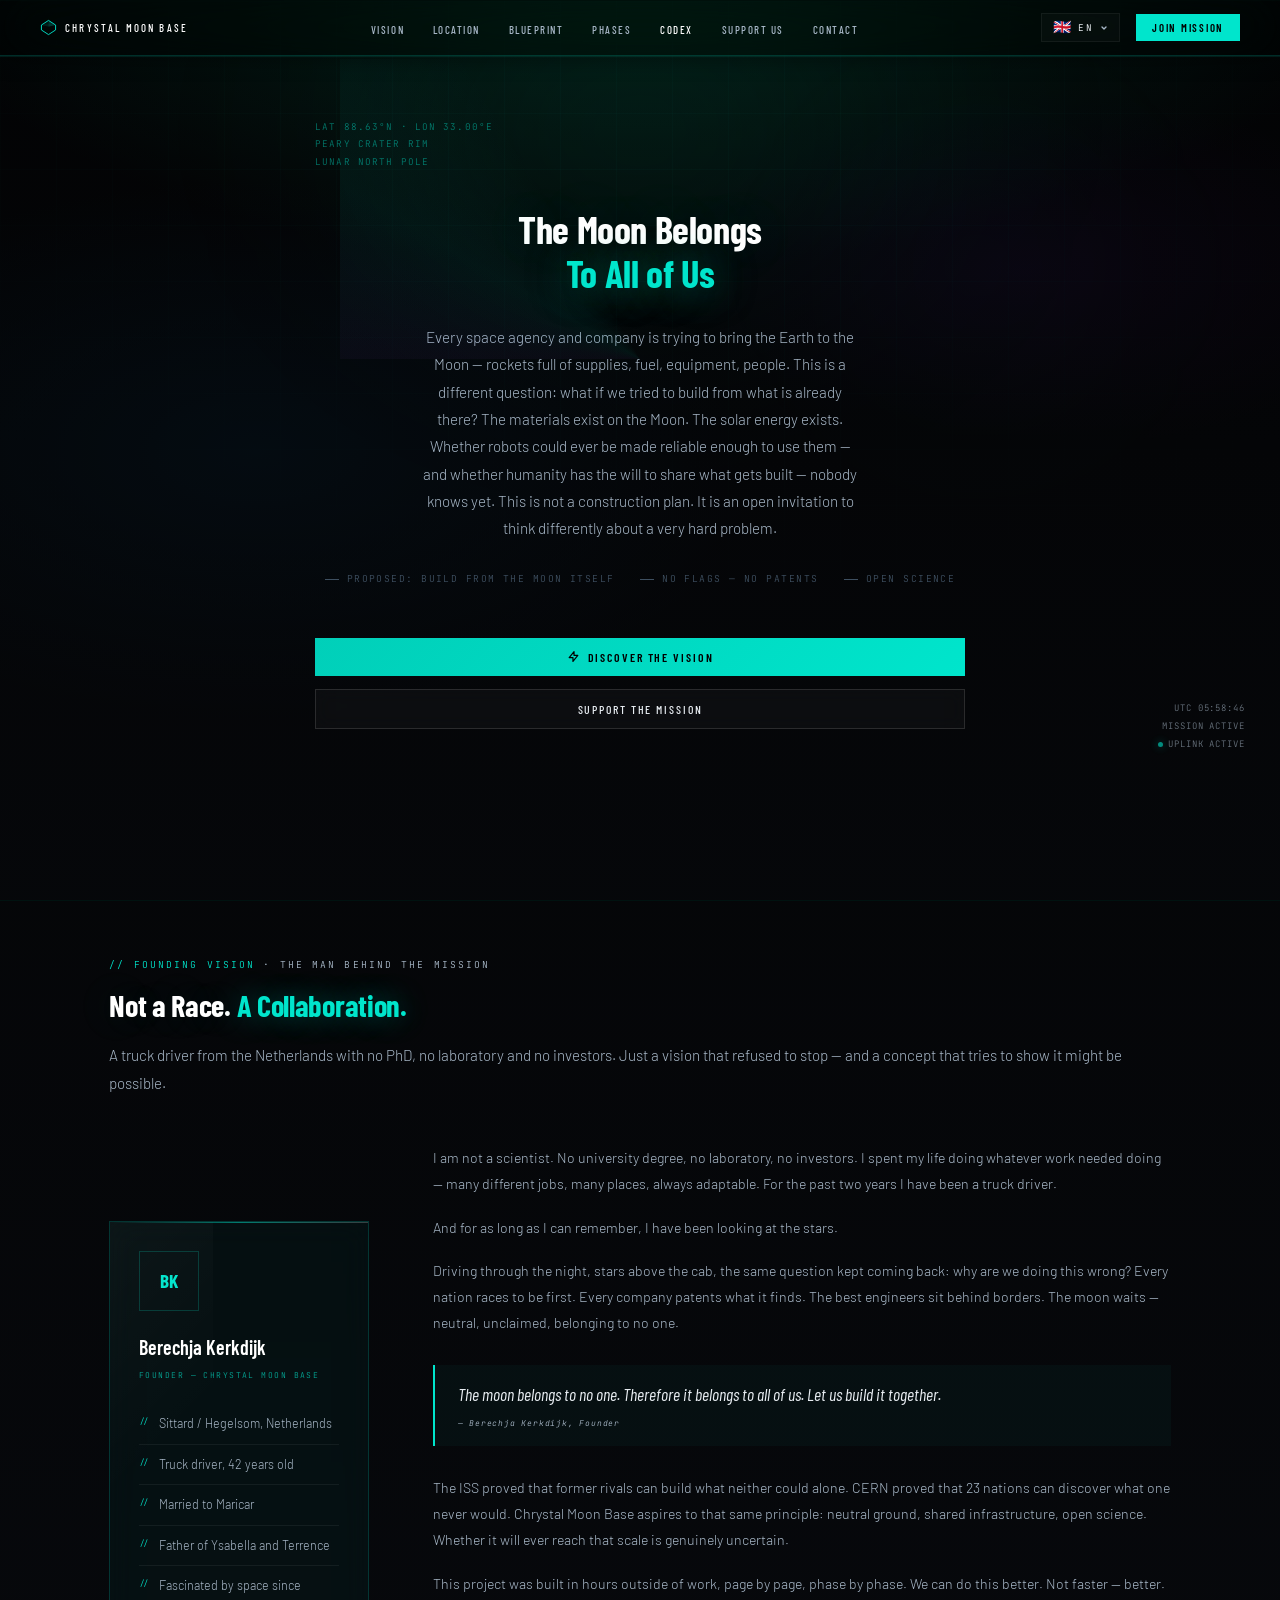
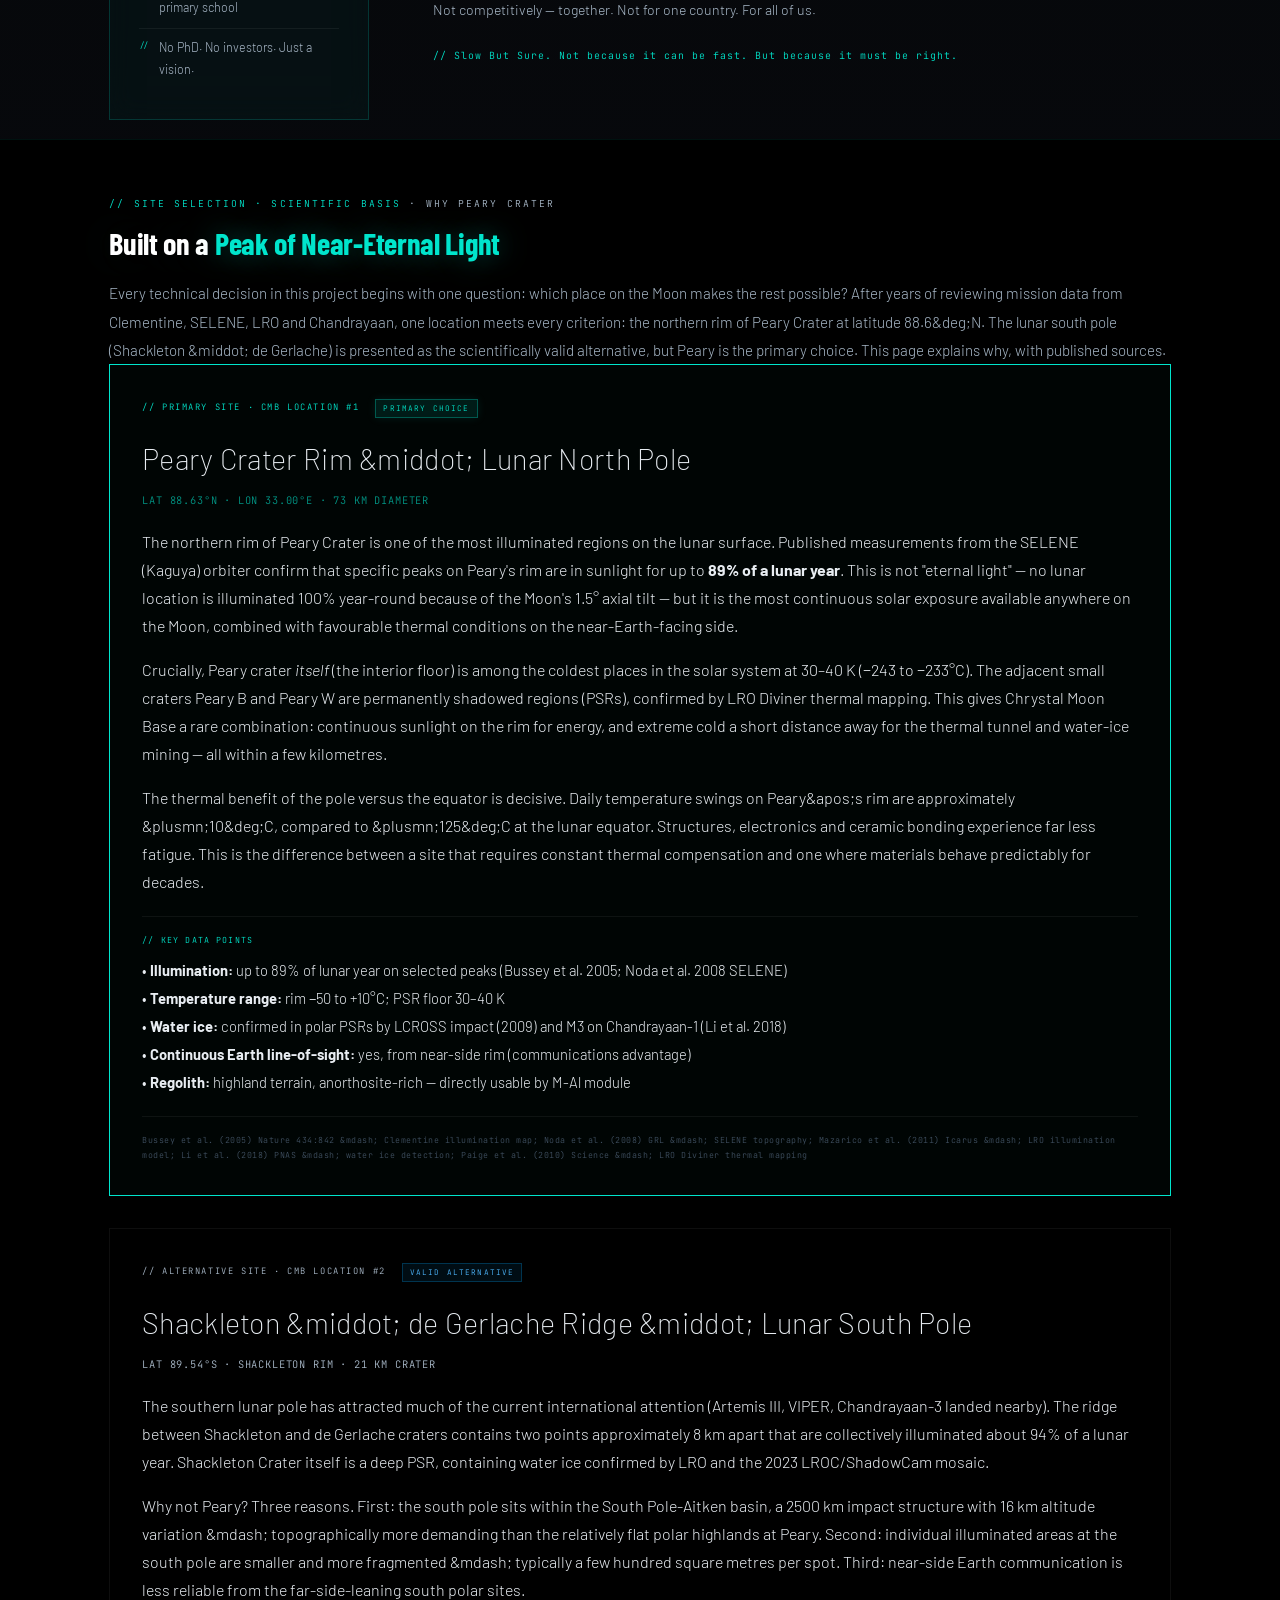
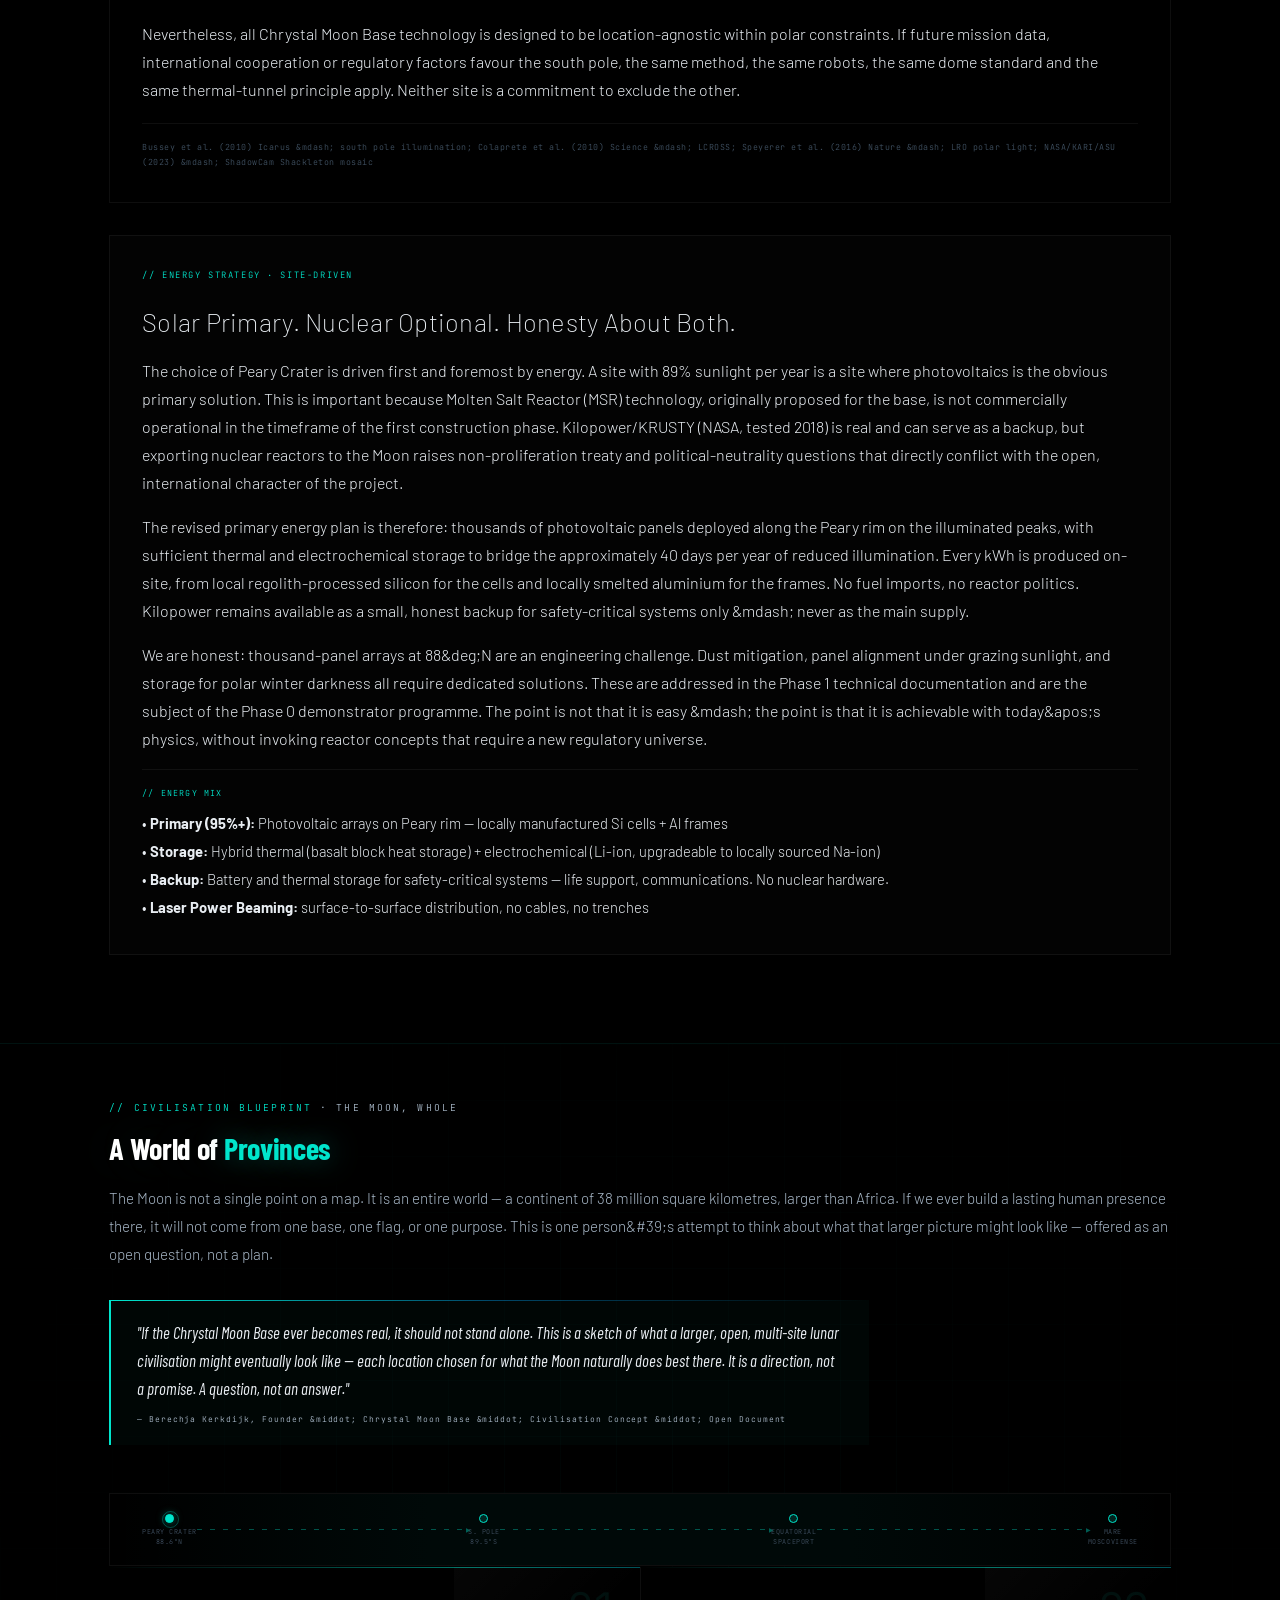
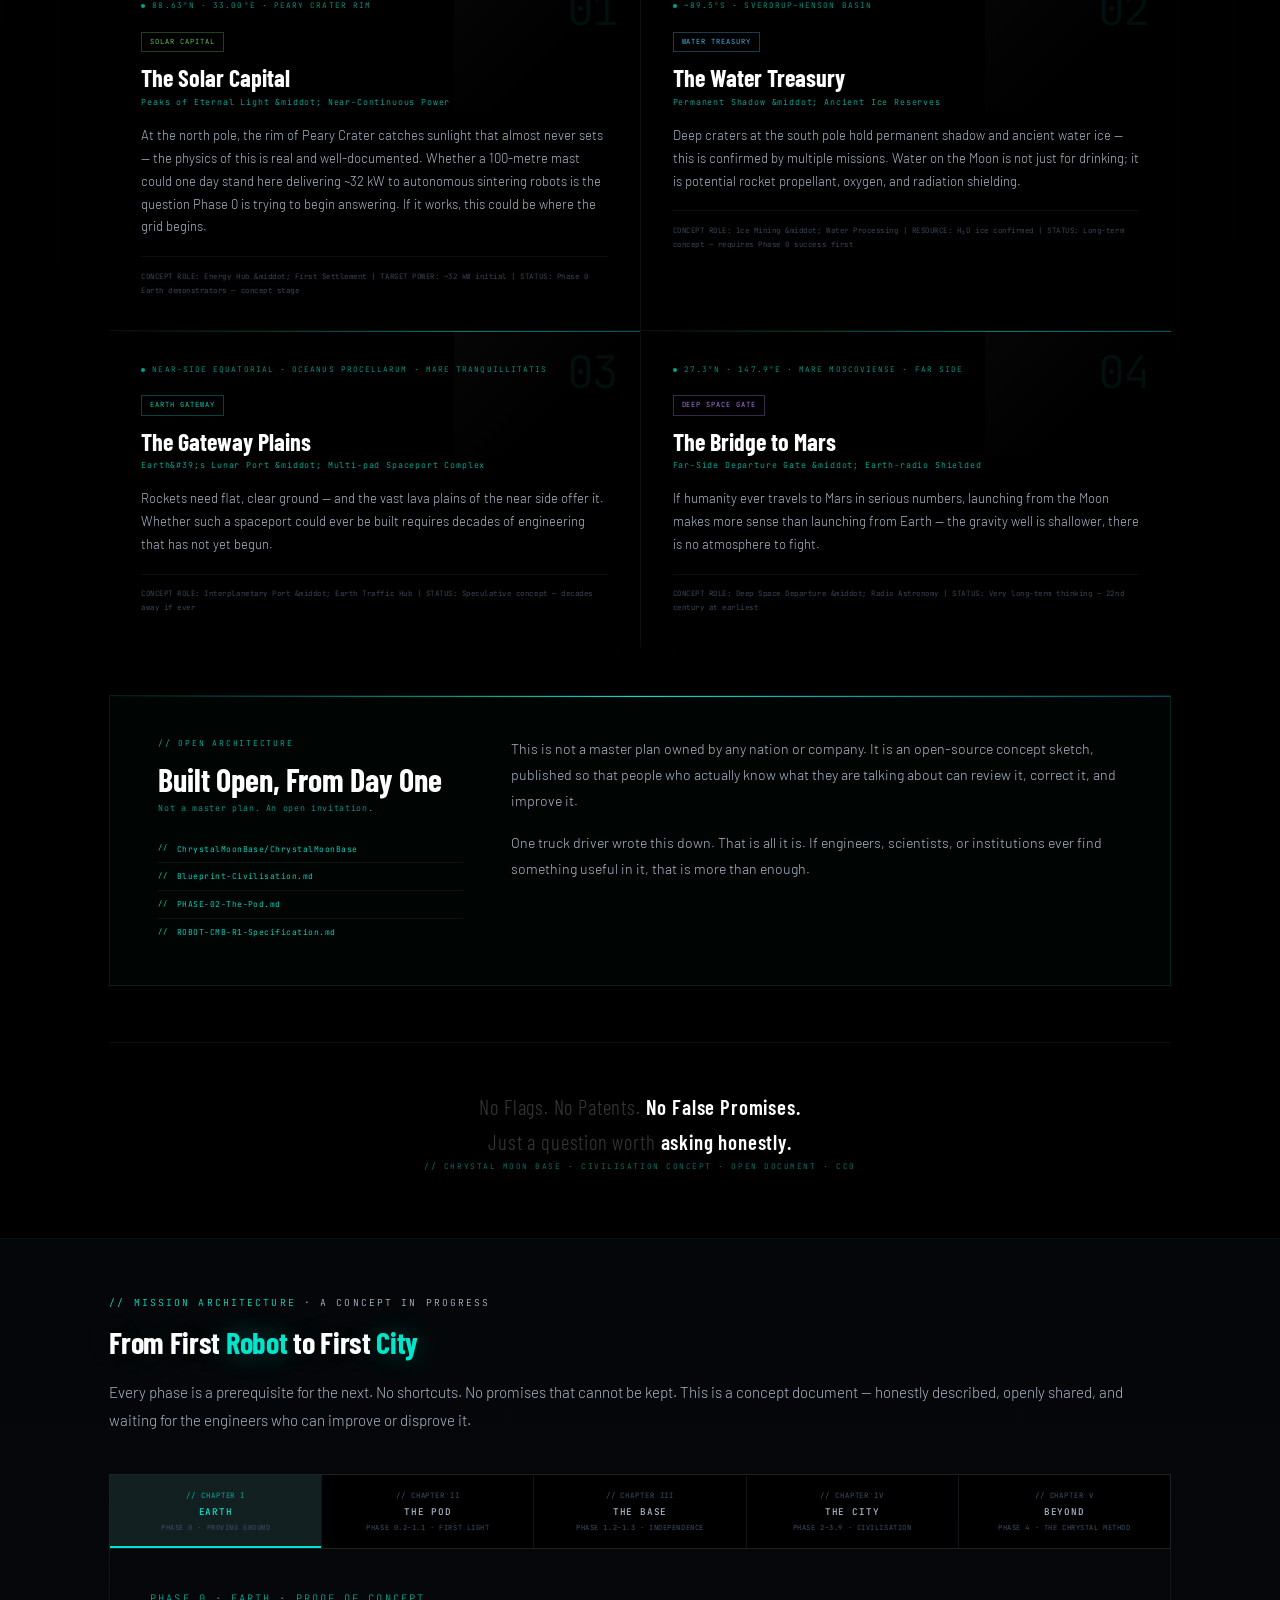
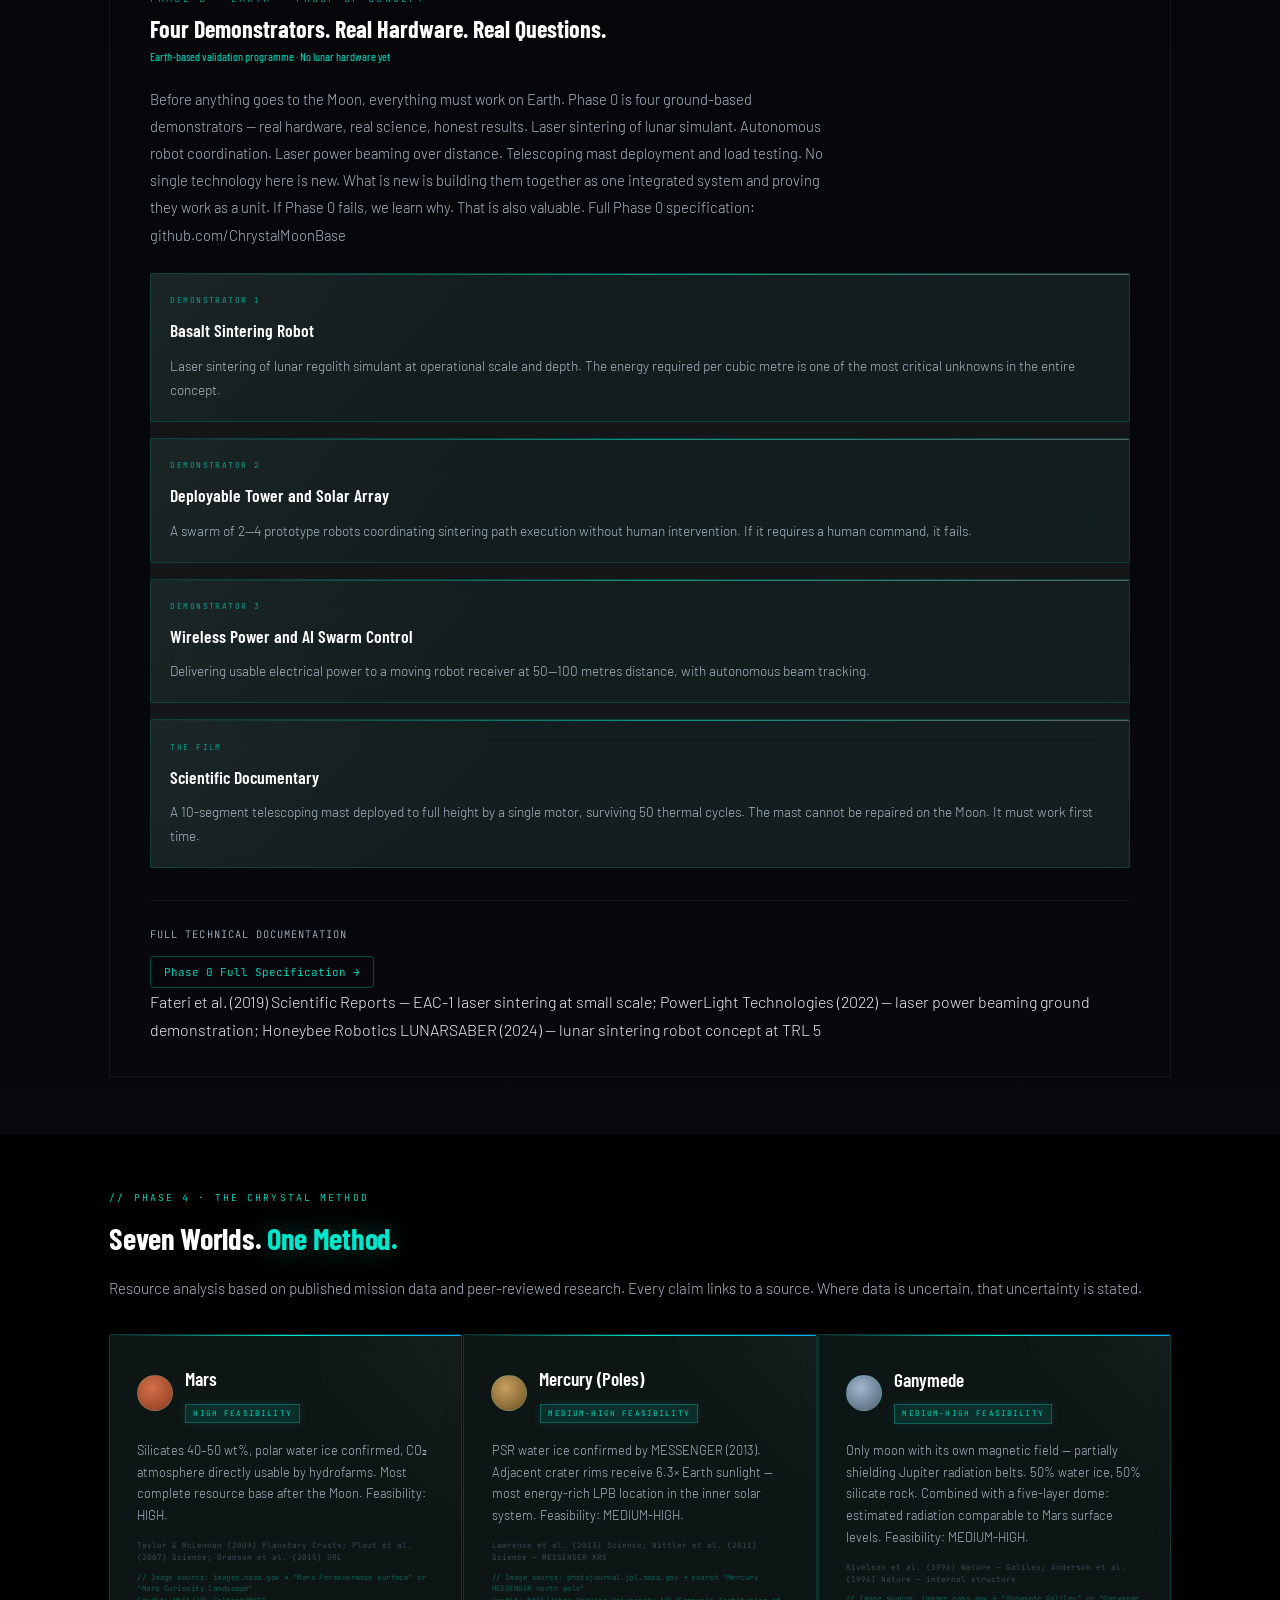
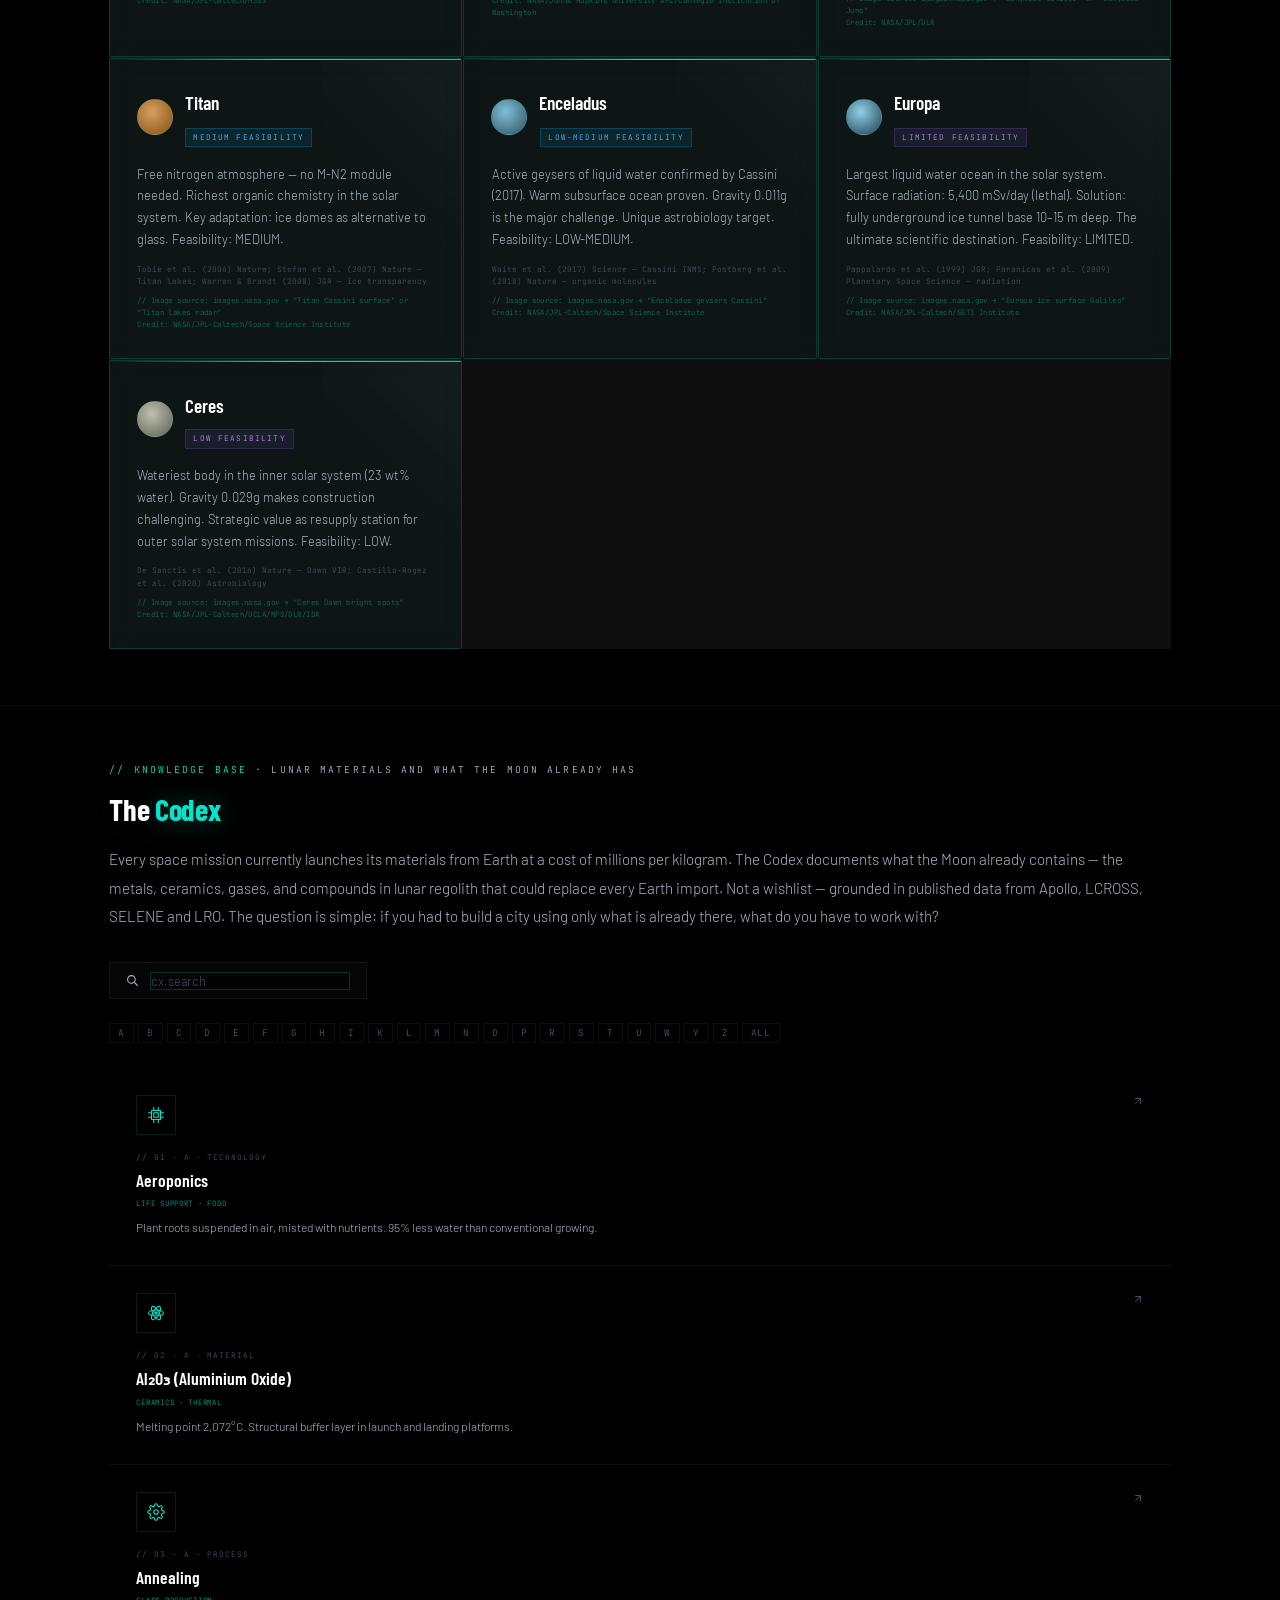
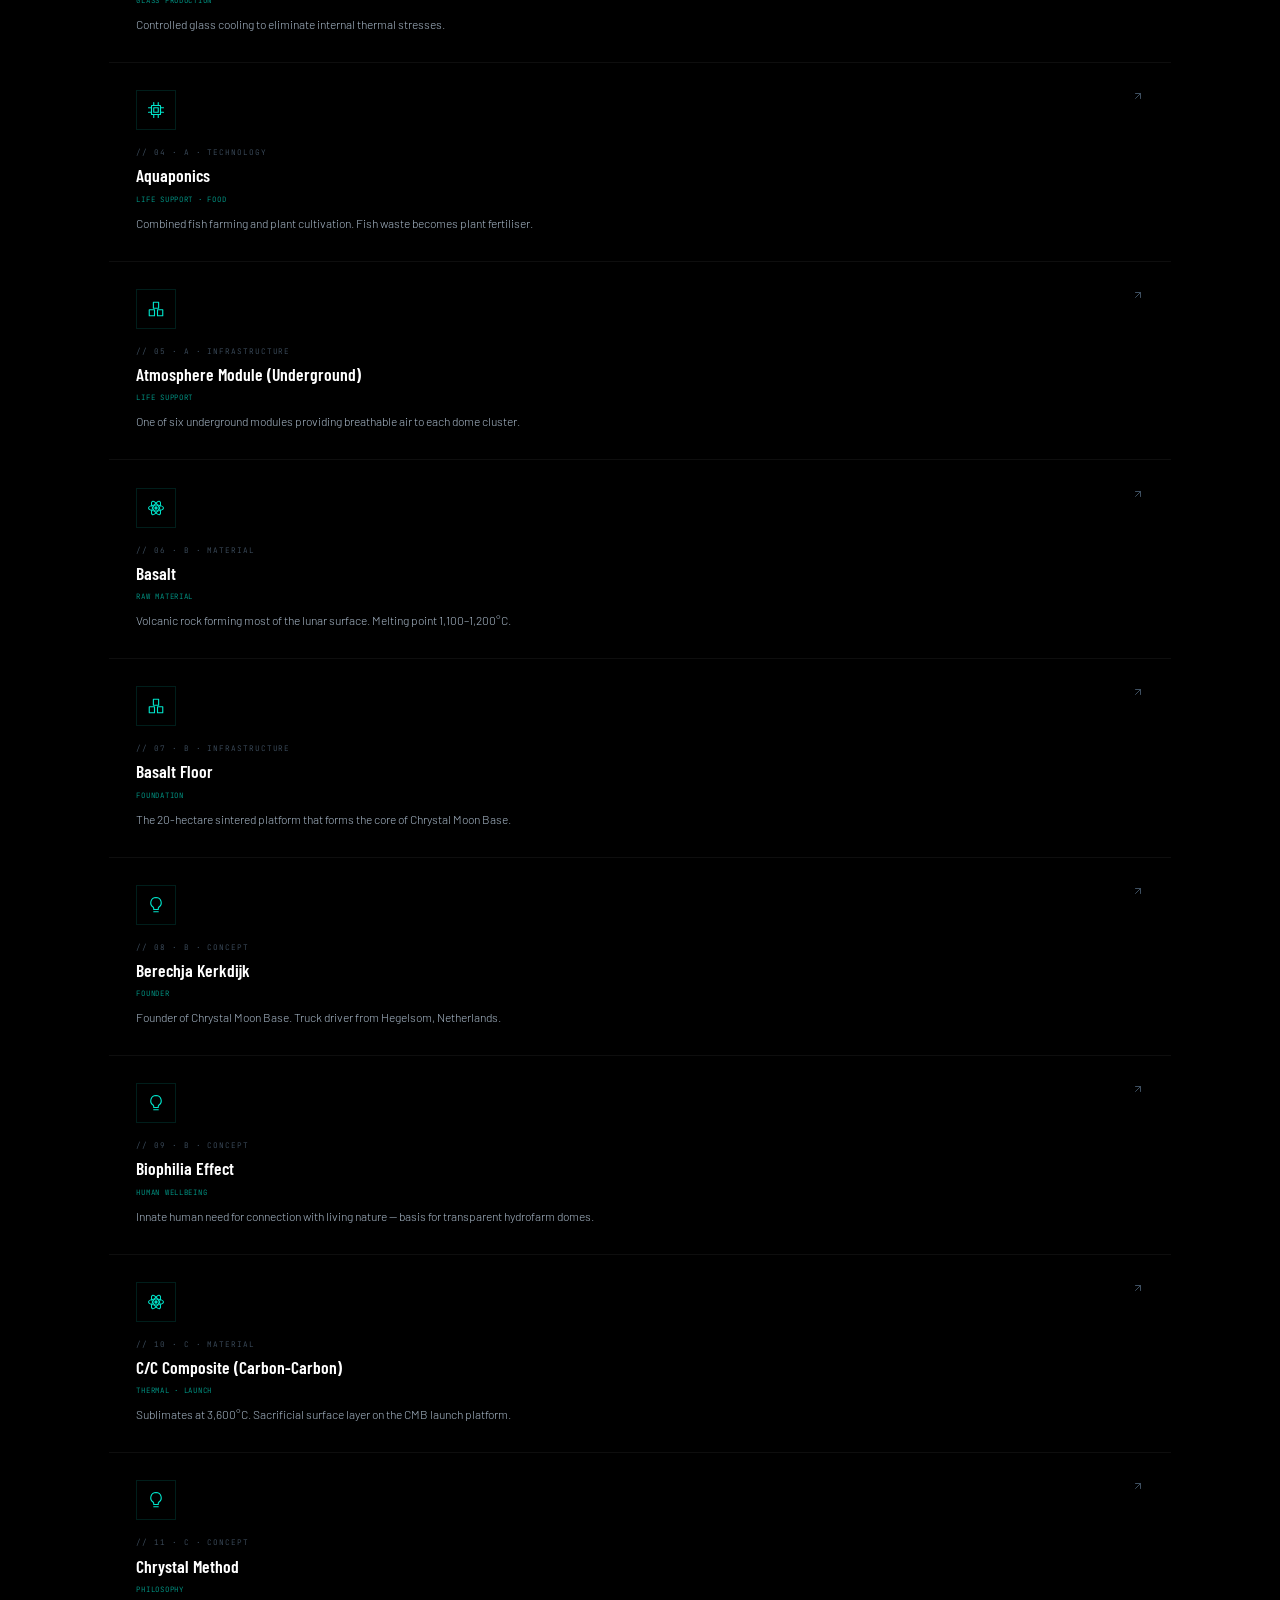
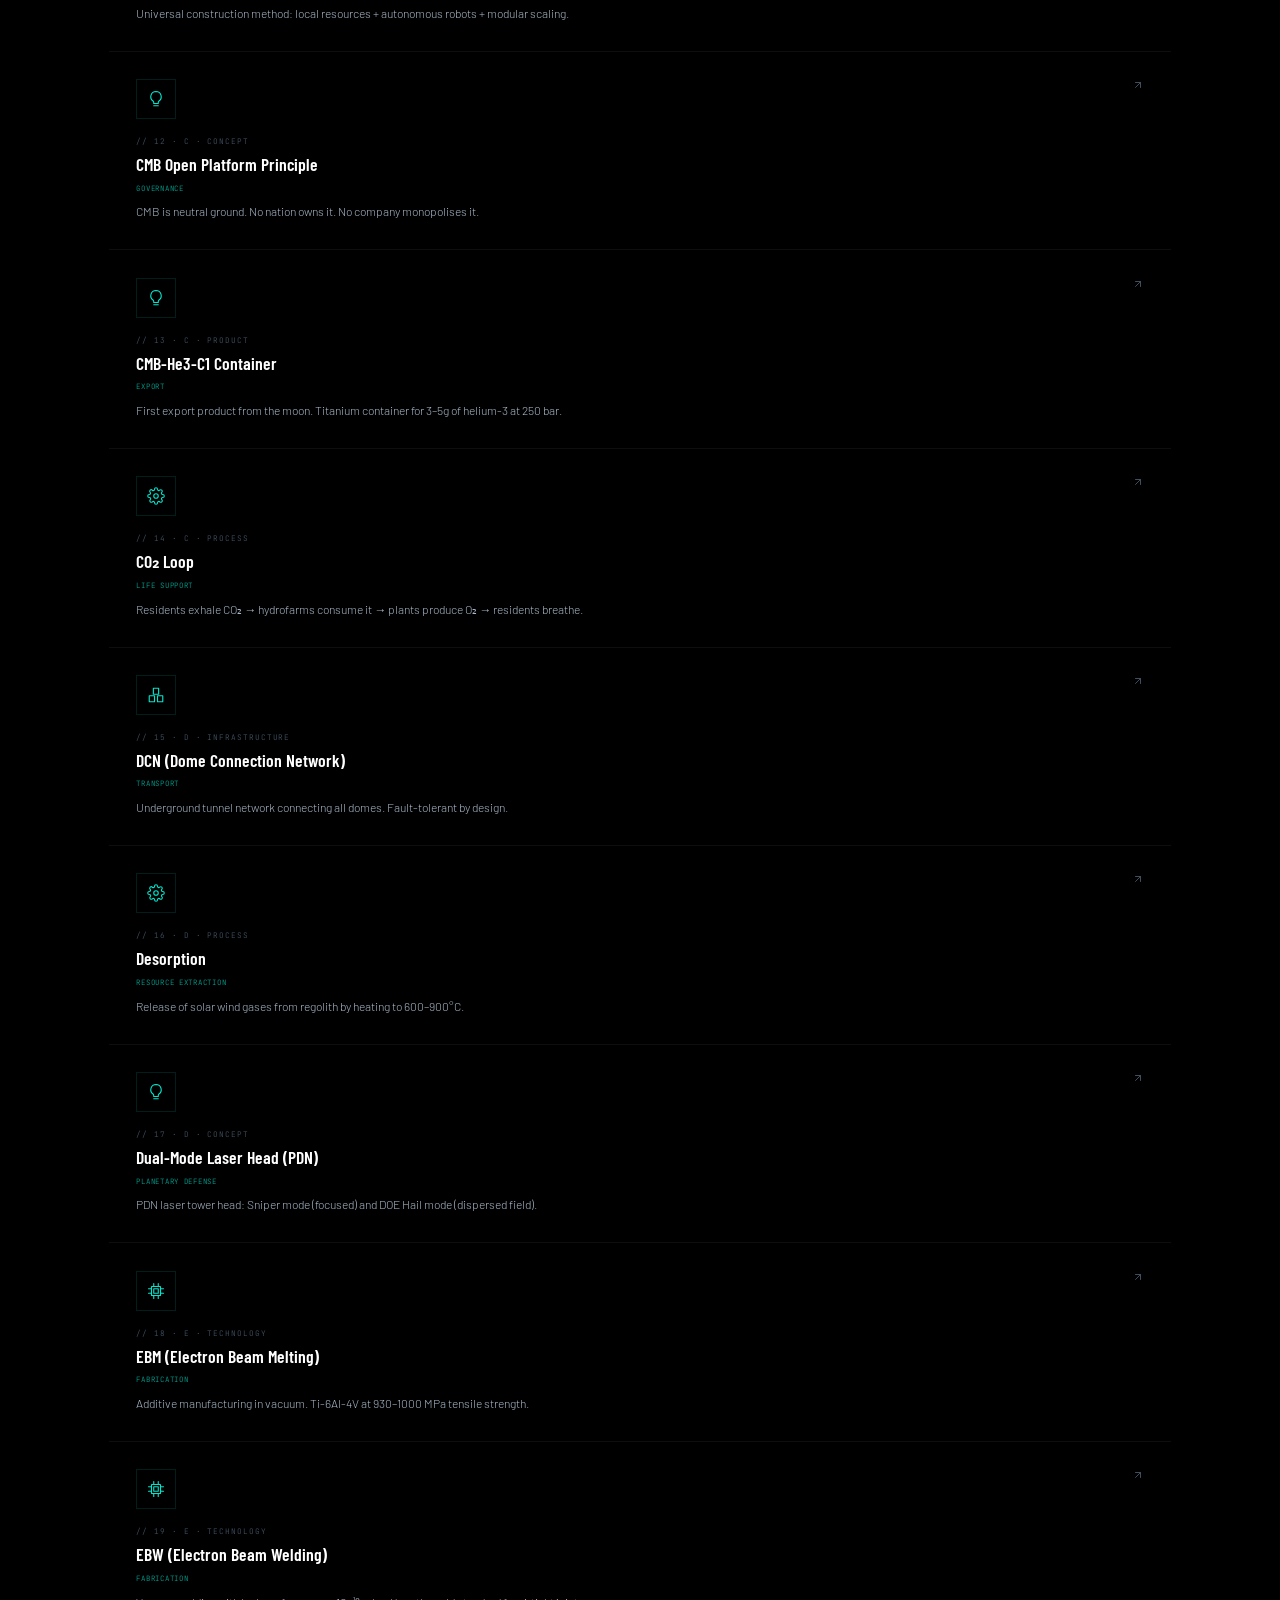
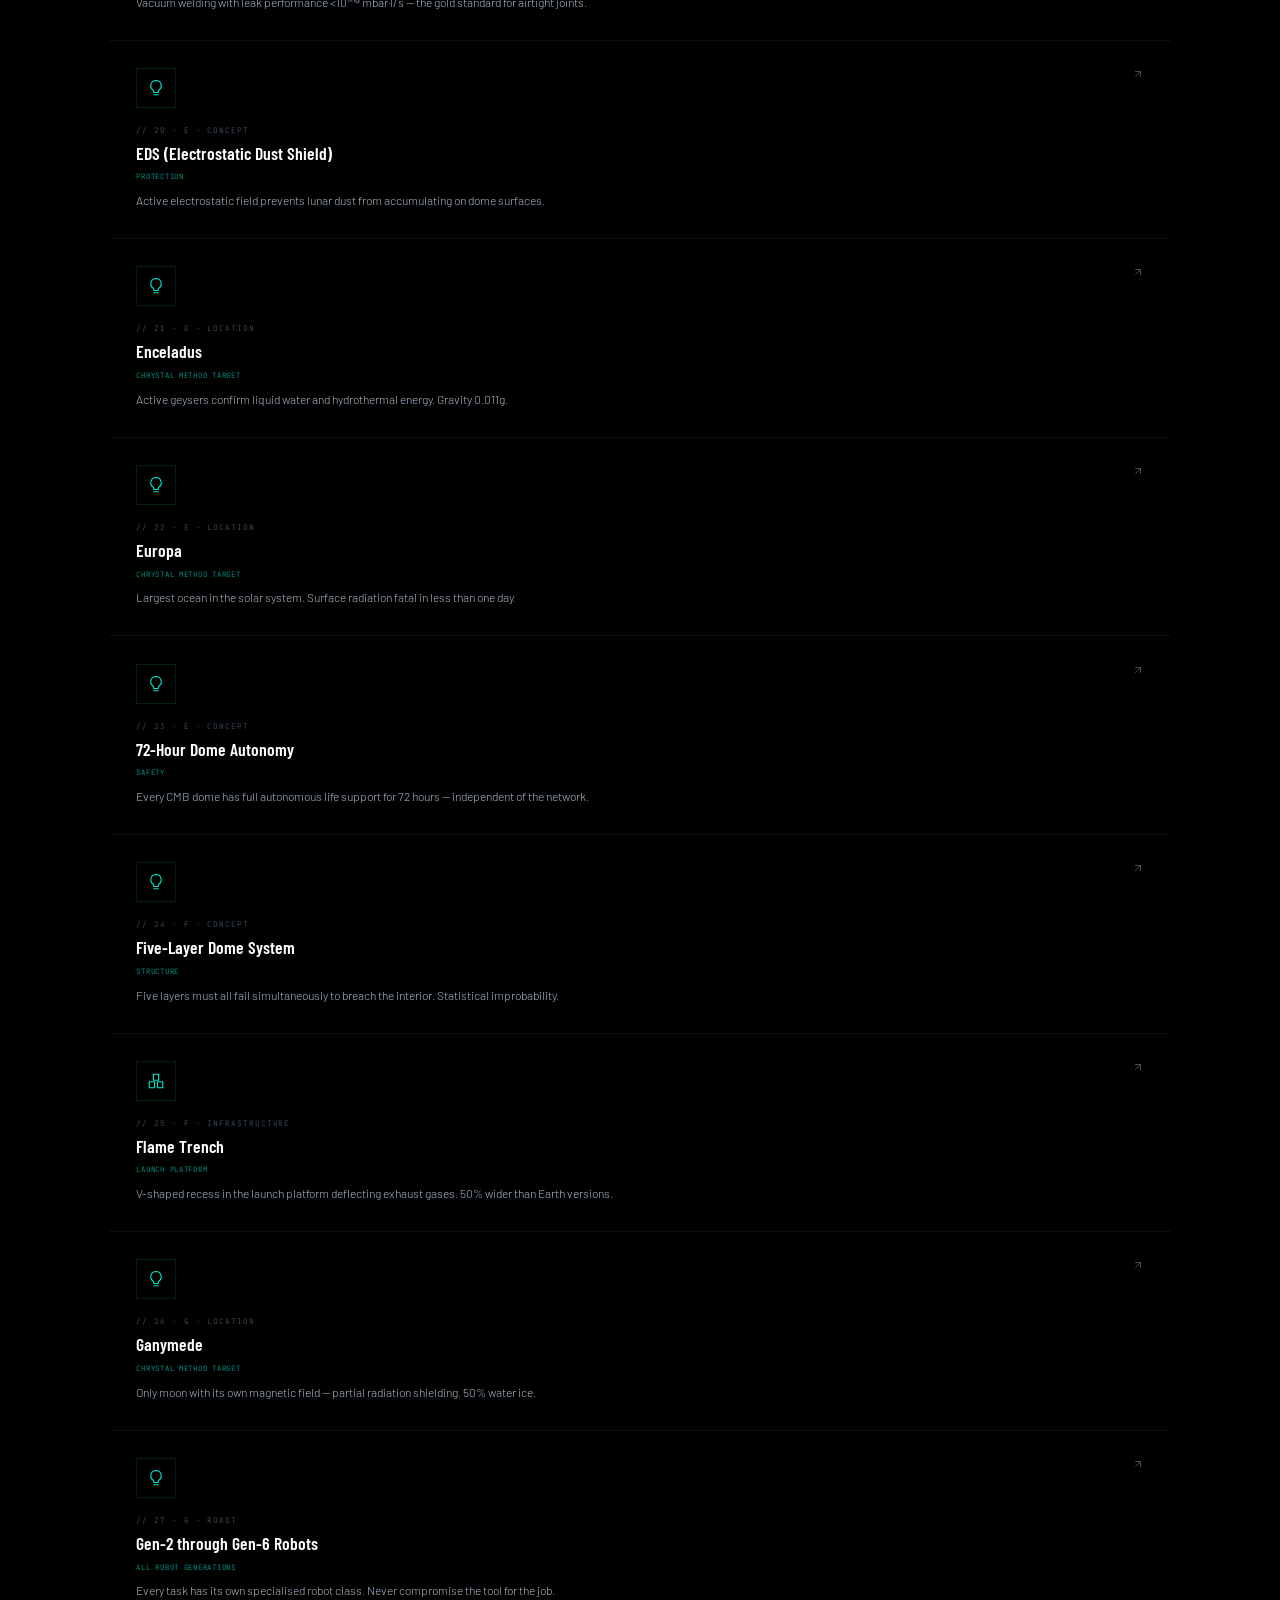
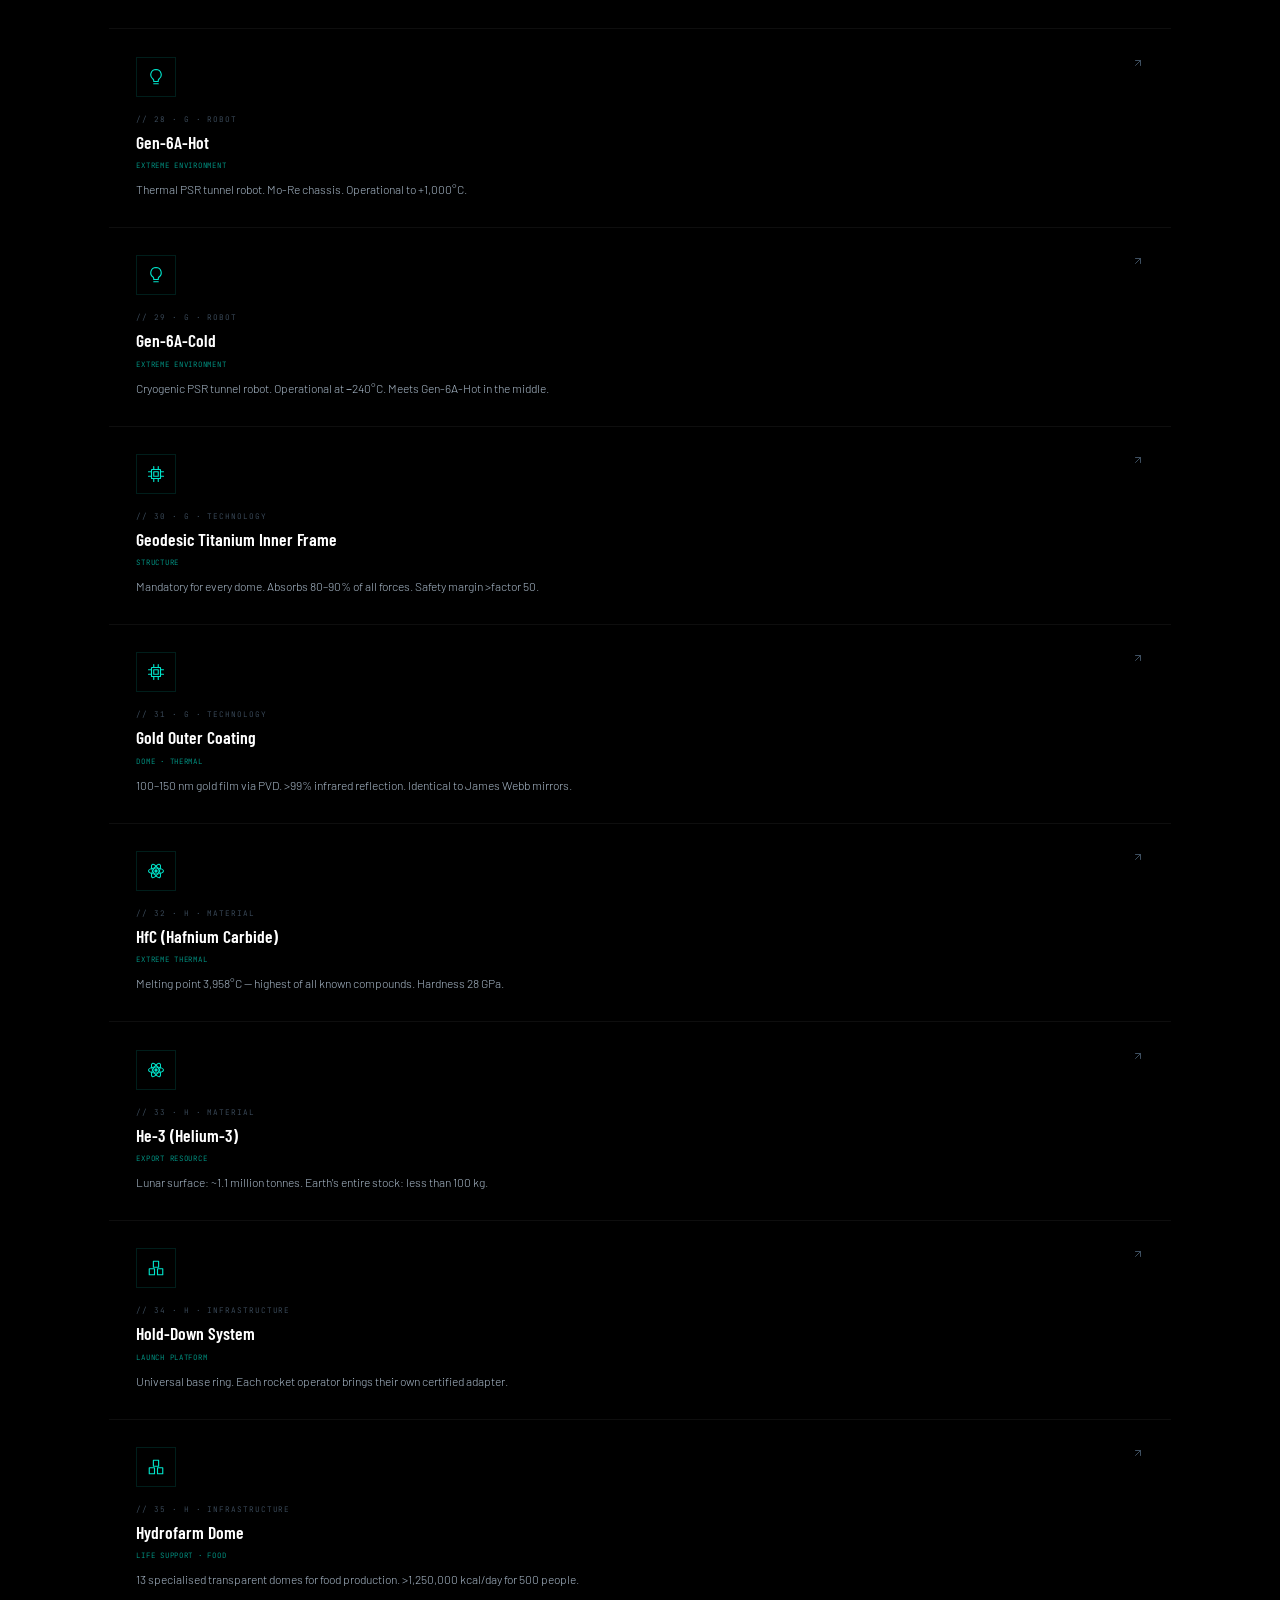
==== index.html @ a5f834fc "Update index.html" ====
<!DOCTYPE html>
<html lang="en">
<head>
  <meta charset="UTF-8"/>
  <meta name="viewport" content="width=device-width,initial-scale=1.0"/>
  <meta name="color-scheme" content="dark"/>
  <title>Chrystal Moon Base</title>
  <link href="https://fonts.googleapis.com/css2?family=Barlow:wght@300;400;500&family=Barlow+Condensed:wght@300;400;500;600;700&family=JetBrains+Mono:wght@300;400&display=swap" rel="stylesheet"/>
  <style>
    :root{--cyan:#00e5cc;--cyan-dim:rgba(0,229,204,0.65);--white:#ffffff;--off-white:#e8edf2;--muted:#a8b8c8;--muted-2:#3e4f60;--bg:#000000;--bg-card:#07090c;--border:rgba(255,255,255,0.055)}
    *,*::before,*::after{box-sizing:border-box;margin:0;padding:0}
    html{scroll-behavior:smooth;color-scheme:dark;background:#000000}
    body{background:#000000 !important;color:var(--off-white);font-family:'Barlow',sans-serif;font-weight:300;line-height:1.6;overflow-x:hidden;-webkit-font-smoothing:antialiased;color-scheme:dark}
    ::-webkit-scrollbar{width:3px}::-webkit-scrollbar-track{background:#000}::-webkit-scrollbar-thumb{background:rgba(0,229,204,0.3)}
    nav{position:fixed;top:0;left:0;right:0;z-index:100;height:56px;display:flex;align-items:center;justify-content:space-between;padding:0 2.5rem;background:rgba(0,0,0,0.85);backdrop-filter:blur(14px);border-bottom:1px solid var(--border);gap:1rem}
    .nav-logo{display:flex;align-items:center;gap:0.5rem;text-decoration:none;flex-shrink:0}
    .nav-logo-icon{width:17px;height:17px;color:var(--cyan)}
    .nav-logo-text{font-family:'Barlow Condensed',sans-serif;font-size:0.68rem;font-weight:500;letter-spacing:0.2em;text-transform:uppercase;color:var(--white)}
    .nav-links{display:flex;gap:1.8rem;list-style:none}
    .nav-links a{font-family:'Barlow Condensed',sans-serif;font-size:0.68rem;font-weight:500;letter-spacing:0.14em;text-transform:uppercase;color:var(--muted);text-decoration:none;transition:color 0.2s;cursor:pointer}
    .nav-links a:hover,.nav-links a.active{color:var(--white)}
    .nav-right{display:flex;align-items:center;gap:1rem}
    .lang-switcher{position:relative;flex-shrink:0}
    .lang-trigger{display:flex;align-items:center;gap:0.45rem;background:rgba(255,255,255,0.02);border:1px solid var(--border);padding:0.38rem 0.7rem;cursor:pointer;transition:all 0.2s;font-family:'JetBrains Mono',monospace;color:var(--off-white)}
    .lang-trigger:hover{border-color:rgba(0,229,204,0.28);background:rgba(0,229,204,0.04)}
    .lang-trigger.open{border-color:rgba(0,229,204,0.38);background:rgba(0,229,204,0.05)}
    .lang-flag{font-size:0.92rem;line-height:1;font-family:'Apple Color Emoji','Segoe UI Emoji','Noto Color Emoji',sans-serif}
    .lang-code{font-size:0.58rem;letter-spacing:0.12em;text-transform:uppercase;color:var(--off-white)}
    .lang-chevron{width:8px;height:8px;color:var(--muted);transition:transform 0.25s}
    .lang-trigger.open .lang-chevron{transform:rotate(180deg);color:var(--cyan)}
    .lang-menu{position:absolute;top:calc(100% + 6px);right:0;min-width:190px;background:rgba(6,8,10,0.97);backdrop-filter:blur(20px);-webkit-backdrop-filter:blur(20px);border:1px solid rgba(0,229,204,0.15);padding:0.3rem;opacity:0;visibility:hidden;transform:translateY(-6px);transition:opacity 0.22s,transform 0.22s,visibility 0.22s;z-index:110;max-height:380px;overflow-y:auto}
    .lang-menu.open{opacity:1;visibility:visible;transform:translateY(0)}
    .lang-menu::-webkit-scrollbar{width:3px}
    .lang-menu::-webkit-scrollbar-thumb{background:rgba(0,229,204,0.3)}
    .lang-option{display:flex;align-items:center;gap:0.65rem;width:100%;background:none;border:none;padding:0.5rem 0.75rem;cursor:pointer;transition:background 0.15s;text-align:left;color:var(--off-white)}
    .lang-option:hover{background:rgba(0,229,204,0.06)}
    .lang-option.active{background:rgba(0,229,204,0.1)}
    .lang-option.active .lang-name{color:var(--cyan)}
    .lang-option.active .lang-code{color:var(--cyan)}
    .lang-option .lang-flag{font-size:1.05rem}
    .lang-option .lang-code{min-width:22px;font-family:'JetBrains Mono',monospace;font-size:0.56rem;letter-spacing:0.1em;color:var(--muted-2)}
    .lang-option .lang-name{font-family:'Barlow',sans-serif;font-size:0.78rem;font-weight:300;letter-spacing:0.02em;flex:1}
    .btn-nav{font-family:'Barlow Condensed',sans-serif;font-size:0.68rem;font-weight:600;letter-spacing:0.16em;text-transform:uppercase;color:#000;background:var(--cyan);padding:0.42rem 1rem;text-decoration:none;transition:all 0.2s;display:inline-block;cursor:pointer;border:none;white-space:nowrap}
    .btn-nav:hover{background:#fff}
    #hero{position:relative;min-height:100vh;display:flex;flex-direction:column;justify-content:center;padding-top:56px;overflow:hidden;border-top:none}
    .hero-bg{position:absolute;inset:0;z-index:0;pointer-events:none}
    .hero-bg::before{content:'';position:absolute;inset:0;background:radial-gradient(ellipse 90% 70% at 50% 0%,rgba(0,60,44,0.55) 0%,transparent 55%),radial-gradient(ellipse 60% 50% at 50% 20%,rgba(0,30,22,0.4) 0%,transparent 60%),#000}
    .hero-bg::after{content:'';position:absolute;inset:0;background-image:linear-gradient(rgba(0,229,204,0.025) 1px,transparent 1px),linear-gradient(90deg,rgba(0,229,204,0.025) 1px,transparent 1px);background-size:56px 56px;mask-image:radial-gradient(ellipse 90% 70% at 50% 15%,black 20%,transparent 75%);-webkit-mask-image:radial-gradient(ellipse 90% 70% at 50% 15%,black 20%,transparent 75%)}
    .hero-blob{position:absolute;border-radius:50%;filter:blur(90px);pointer-events:none}
    .hero-blob-1{width:700px;height:500px;top:-120px;left:50%;transform:translateX(-50%);background:radial-gradient(ellipse,rgba(0,90,64,0.3) 0%,transparent 70%)}
    .hero-blob-2{width:350px;height:350px;top:10%;right:10%;background:radial-gradient(circle,rgba(0,229,204,0.05) 0%,transparent 70%)}
    .hero-content{position:relative;z-index:1;text-align:center;padding:0 2rem;max-width:820px;margin:0 auto}
    .hero-coords{font-family:'JetBrains Mono',monospace;font-size:0.58rem;color:var(--cyan-dim);letter-spacing:0.12em;line-height:1.9;margin-bottom:2.2rem;opacity:0.75;text-align:left;max-width:200px}
    .hero-title{font-family:'Barlow Condensed',sans-serif;font-size:clamp(3.4rem,9vw,6.5rem);font-weight:700;line-height:0.93;color:var(--white);letter-spacing:-0.01em;margin-bottom:1.8rem}
    .hero-title .accent{color:var(--cyan);display:block}
    .hero-desc{font-size:0.95rem;font-weight:300;color:var(--muted);max-width:440px;margin:0 auto 1.4rem;line-height:1.75}
    .hero-tags{display:flex;align-items:center;justify-content:center;flex-wrap:wrap;gap:0 2rem;margin-bottom:2.8rem}
    .hero-tag{font-family:'JetBrains Mono',monospace;font-size:0.56rem;color:var(--muted-2);letter-spacing:0.15em;text-transform:uppercase;display:flex;align-items:center;gap:0.5rem}
    .hero-tag::before{content:'';width:14px;height:1px;background:var(--muted-2)}
    .hero-btns{display:flex;align-items:center;justify-content:center;gap:0.9rem;flex-wrap:wrap}
    .btn-primary{font-family:'Barlow Condensed',sans-serif;font-size:0.74rem;font-weight:600;letter-spacing:0.16em;text-transform:uppercase;color:#000;background:var(--cyan);padding:0.75rem 1.9rem;text-decoration:none;display:inline-flex;align-items:center;gap:0.5rem;transition:all 0.25s;border:none;cursor:pointer}
    .btn-primary:hover{background:#fff;box-shadow:0 0 28px rgba(0,229,204,0.4);transform:translateY(-1px)}
    .btn-primary svg{width:13px;height:13px}
    .btn-ghost{font-family:'Barlow Condensed',sans-serif;font-size:0.74rem;font-weight:500;letter-spacing:0.16em;text-transform:uppercase;color:var(--off-white);background:transparent;border:1px solid rgba(255,255,255,0.13);padding:0.75rem 1.9rem;text-decoration:none;display:inline-block;transition:all 0.25s;cursor:pointer}
    .btn-ghost:hover{border-color:rgba(255,255,255,0.35);color:var(--white);transform:translateY(-1px)}
    .hero-status{position:absolute;bottom:1.8rem;right:2.2rem;z-index:1;text-align:right}
    .hero-status-text{font-family:'JetBrains Mono',monospace;font-size:0.56rem;color:var(--muted);letter-spacing:0.1em;line-height:2;opacity:0.6}
    .status-dot{display:inline-block;width:5px;height:5px;border-radius:50%;background:var(--cyan);margin-right:0.35rem;animation:blink 2s ease-in-out infinite}
    @keyframes blink{0%,100%{opacity:1}50%{opacity:0.15}}
    section{padding:7rem 2.5rem;border-top:1px solid var(--border)}
    .wrap{max-width:1100px;margin:0 auto;padding:0 1.5rem}
    .sec-label{font-family:'JetBrains Mono',monospace;font-size:0.56rem;color:var(--muted);letter-spacing:0.22em;text-transform:uppercase;margin-bottom:1.5rem}
    .sec-label .c{color:var(--cyan)}
    .sec-title{font-family:'Barlow Condensed',sans-serif;font-size:clamp(2.4rem,5vw,4rem);font-weight:700;color:var(--white);line-height:1;letter-spacing:-0.01em;margin-bottom:1.1rem}
    .sec-title .accent{color:var(--cyan)}
    .sec-desc{font-size:0.9rem;font-weight:300;color:var(--muted);line-height:1.8;max-width:520px}
    .media-placeholder{background:var(--bg-card);border:1px dashed rgba(0,229,204,0.2);padding:2.5rem 2rem;text-align:center;margin:2rem 0}
    .media-placeholder-icon{font-family:'JetBrains Mono',monospace;font-size:0.56rem;color:var(--cyan);letter-spacing:0.2em;text-transform:uppercase;margin-bottom:0.5rem}
    .media-placeholder-text{font-size:0.75rem;color:var(--muted-2);line-height:1.6}
    .vision-grid{display:grid;grid-template-columns:260px 1fr;gap:4rem;align-items:start;margin-top:3rem}
    .founder-card{background:var(--bg-card);border:1px solid var(--border);padding:1.8rem;position:sticky;top:76px}
    .founder-av{width:60px;height:60px;border:1px solid rgba(0,229,204,0.2);display:flex;align-items:center;justify-content:center;font-family:'Barlow Condensed',sans-serif;font-size:1.2rem;font-weight:700;color:var(--cyan);margin-bottom:1.2rem}
    .founder-name{font-family:'Barlow Condensed',sans-serif;font-size:1.25rem;font-weight:600;color:var(--white);margin-bottom:0.2rem}
    .founder-role{font-family:'JetBrains Mono',monospace;font-size:0.5rem;color:var(--cyan);letter-spacing:0.18em;text-transform:uppercase;margin-bottom:1.4rem;opacity:0.7}
    .fact-list{list-style:none}
    .fact-list li{display:flex;gap:0.65rem;padding:0.55rem 0;border-bottom:1px solid var(--border);font-size:0.78rem;color:var(--muted)}
    .fact-list li:last-child{border-bottom:none}
    .fact-list li::before{content:'//';font-family:'JetBrains Mono',monospace;font-size:0.5rem;color:var(--cyan);margin-top:1px;flex-shrink:0}
    .vision-body p{font-size:0.88rem;color:var(--muted);line-height:1.85;margin-bottom:1.1rem}
    .vision-quote{border-left:2px solid var(--cyan);padding:1rem 1.4rem;margin:1.8rem 0;background:rgba(0,229,204,0.03)}
    .vision-quote p{font-family:'Barlow Condensed',sans-serif;font-size:1.1rem;font-weight:400;color:var(--off-white);line-height:1.5;font-style:italic;margin:0}
    .vision-quote cite{display:block;font-family:'JetBrains Mono',monospace;font-size:0.5rem;color:var(--muted);letter-spacing:0.1em;margin-top:0.55rem}
    .phase-nav{display:flex;gap:2px;flex-wrap:wrap;margin-top:2.5rem;margin-bottom:2.5rem;background:rgba(255,255,255,0.02);padding:4px;border:1px solid var(--border)}
    .phase-btn{font-family:'JetBrains Mono',monospace;font-size:0.56rem;letter-spacing:0.12em;text-transform:uppercase;color:var(--muted);background:transparent;border:none;padding:0.55rem 0.9rem;cursor:pointer;transition:all 0.2s;white-space:nowrap}
    .phase-btn:hover{color:var(--off-white)}
    .phase-btn.active{color:var(--cyan);background:rgba(0,229,204,0.06);border-bottom:1px solid var(--cyan)}
    .phase-panel{display:none}
    .phase-panel.active{display:block}
    .phase-num{font-family:'JetBrains Mono',monospace;font-size:0.54rem;color:var(--cyan);letter-spacing:0.2em;text-transform:uppercase;margin-bottom:0.5rem;opacity:0.7}
    .phase-title{font-family:'Barlow Condensed',sans-serif;font-size:clamp(1.8rem,3vw,2.8rem);font-weight:700;color:var(--white);line-height:1.05;margin-bottom:0.4rem}
    .phase-sub{font-family:'Barlow Condensed',sans-serif;font-size:0.88rem;font-weight:400;color:var(--cyan);margin-bottom:1.2rem}
    .phase-desc{font-size:0.88rem;color:var(--muted);line-height:1.85;margin-bottom:1.5rem;max-width:680px}
    .phase-grid{display:grid;grid-template-columns:repeat(auto-fit,minmax(280px,1fr));gap:1px;background:var(--border);margin-bottom:2rem}
    .phase-card{background:var(--bg);padding:1.6rem}
    .phase-card-label{font-family:'JetBrains Mono',monospace;font-size:0.5rem;color:var(--cyan);letter-spacing:0.18em;text-transform:uppercase;margin-bottom:0.5rem;opacity:0.7}
    .phase-card-title{font-family:'Barlow Condensed',sans-serif;font-size:1.1rem;font-weight:600;color:var(--white);margin-bottom:0.5rem}
    .phase-card-text{font-size:0.8rem;color:var(--muted);line-height:1.7}
    .ms-list{list-style:none;margin-top:1rem}
    .ms-list li{display:flex;gap:0.75rem;padding:0.5rem 0;border-bottom:1px solid var(--border);font-size:0.8rem;color:var(--muted);line-height:1.6}
    .ms-list li:last-child{border-bottom:none}
    .ms-list li::before{content:"\25B8";color:var(--cyan);font-size:0.65rem;margin-top:2px;flex-shrink:0}
    .ref-text{font-family:'JetBrains Mono',monospace;font-size:0.52rem;color:var(--muted-2);letter-spacing:0.06em;line-height:1.8;margin-top:1.5rem;border-top:1px solid var(--border);padding-top:1rem}
    .worlds-grid{display:grid;grid-template-columns:repeat(auto-fit,minmax(300px,1fr));gap:1px;background:var(--border);margin-top:2rem}
    .world-card{background:var(--bg);padding:1.7rem;transition:background 0.22s}
    .world-card:hover{background:rgba(0,229,204,0.02)}
    .world-header{display:flex;align-items:center;gap:0.75rem;margin-bottom:1rem}
    .world-dot{width:36px;height:36px;border-radius:50%;flex-shrink:0;border:1px solid rgba(0,229,204,0.15)}
    .world-name{font-family:'Barlow Condensed',sans-serif;font-size:1.2rem;font-weight:600;color:var(--white)}
    .world-badge{font-family:'JetBrains Mono',monospace;font-size:0.48rem;letter-spacing:0.15em;text-transform:uppercase;padding:2px 7px;border:1px solid;display:inline-block;margin-top:2px}
    .bh{color:#6CD46C;border-color:rgba(108,212,108,0.3)}.bm{color:var(--cyan);border-color:rgba(0,229,204,0.3)}.bl{color:var(--muted);border-color:var(--border)}
    .world-desc{font-size:0.8rem;color:var(--muted);line-height:1.7;margin-bottom:0.75rem}
    .world-ref{font-family:'JetBrains Mono',monospace;font-size:0.48rem;color:var(--muted-2);line-height:1.6}
    .codex-top{display:flex;align-items:flex-end;justify-content:space-between;gap:2rem;margin-bottom:1.5rem;flex-wrap:wrap}
    .codex-search{display:flex;align-items:center;gap:0.7rem;background:rgba(255,255,255,0.025);border:1px solid var(--border);padding:0.55rem 1rem}
    .codex-search svg{width:13px;height:13px;color:var(--muted);flex-shrink:0}
    .codex-search input{background:transparent;border:none;outline:none;font-family:'Barlow',sans-serif;font-size:0.8rem;font-weight:300;color:var(--off-white);width:200px}
    .codex-search input::placeholder{color:var(--muted-2)}
    .codex-alpha{display:flex;gap:4px;flex-wrap:wrap;margin-bottom:1.5rem}
    .alpha-btn{font-family:'JetBrains Mono',monospace;font-size:0.58rem;letter-spacing:0.08em;color:var(--muted-2);background:transparent;border:1px solid var(--border);padding:3px 8px;cursor:pointer;transition:all 0.2s}
    .alpha-btn:hover,.alpha-btn.active{color:var(--cyan);border-color:rgba(0,229,204,0.3)}
    .codex-grid{display:grid;grid-template-columns:repeat(3,1fr);gap:1px;background:var(--border)}
    .cx-card{background:var(--bg);padding:1.7rem;cursor:pointer;position:relative;transition:background 0.22s}
    .cx-card:hover{background:rgba(0,229,204,0.025)}
    .cx-icon{width:40px;height:40px;border:1px solid rgba(0,229,204,0.13);display:flex;align-items:center;justify-content:center;color:var(--cyan);margin-bottom:1rem}
    .cx-icon svg{width:18px;height:18px}
    .cx-num{font-family:'JetBrains Mono',monospace;font-size:0.48rem;color:var(--muted-2);letter-spacing:0.12em;margin-bottom:0.35rem}
    .cx-name{font-family:'Barlow Condensed',sans-serif;font-size:1.1rem;font-weight:600;color:var(--white);line-height:1.2;margin-bottom:0.4rem}
    .cx-tag{font-family:'JetBrains Mono',monospace;font-size:0.46rem;color:var(--cyan);letter-spacing:0.1em;text-transform:uppercase;margin-bottom:0.5rem;opacity:0.7}
    .cx-desc{font-size:0.75rem;font-weight:300;color:var(--muted);line-height:1.65}
    .cx-arr{position:absolute;top:1.7rem;right:1.7rem;color:var(--muted-2);transition:color 0.2s,transform 0.2s}
    .cx-card:hover .cx-arr{color:var(--cyan);transform:translate(2px,-2px)}
    .cx-arr svg{width:12px;height:12px;display:block}
    .cx-empty{grid-column:1/-1;padding:5rem 2rem;text-align:center;font-family:'JetBrains Mono',monospace;font-size:0.7rem;color:var(--muted-2);letter-spacing:0.15em}
    #support{background:rgba(0,229,204,0.012)}
    .support-grid{display:grid;grid-template-columns:1fr 1fr;gap:5rem;align-items:start;margin-top:3rem}
    .support-why{font-size:0.88rem;color:var(--muted);line-height:1.85;margin-bottom:1.2rem}
    .chain{margin:2rem 0}
    .chain-item{display:flex;gap:1rem;align-items:flex-start;margin-bottom:0.9rem}
    .chain-num{font-family:'JetBrains Mono',monospace;font-size:0.58rem;color:var(--cyan);letter-spacing:0.1em;min-width:30px;margin-top:2px}
    .chain-text{font-size:0.85rem;color:var(--off-white);line-height:1.6}
    .chain-arrow{font-family:'JetBrains Mono',monospace;font-size:0.58rem;color:var(--muted-2);padding-left:1.5rem;padding-bottom:0.5rem}
    .pledge-box{background:var(--bg-card);border:1px solid rgba(0,229,204,0.15);padding:1.8rem;margin-top:2rem}
    .pledge-label{font-family:'JetBrains Mono',monospace;font-size:0.5rem;color:var(--cyan);letter-spacing:0.2em;text-transform:uppercase;margin-bottom:0.75rem}
    .pledge-text{font-size:0.88rem;color:var(--off-white);line-height:1.8}
    .ldot{display:inline-block;width:4px;height:4px;border-radius:50%;background:var(--cyan);margin:0 3px;animation:blink 1.5s ease-in-out infinite}
    .ldot:nth-child(2){animation-delay:0.3s}.ldot:nth-child(3){animation-delay:0.6s}
    .budget-table{width:100%;margin:1.5rem 0;border-collapse:collapse}
    .budget-table td{padding:0.6rem 0;border-bottom:1px solid var(--border);font-size:0.8rem}
    .budget-table td:first-child{color:var(--muted);font-size:0.77rem}
    .budget-table td:last-child{color:var(--off-white);text-align:right;font-family:'JetBrains Mono',monospace;font-size:0.72rem}
    .btotal td{color:var(--cyan) !important;border-bottom:none;border-top:1px solid rgba(0,229,204,0.2);font-weight:500}
    .donate-btn{display:inline-flex;align-items:center;gap:0.6rem;font-family:'Barlow Condensed',sans-serif;font-size:0.76rem;font-weight:600;letter-spacing:0.14em;text-transform:uppercase;color:#000;background:var(--cyan);padding:0.75rem 1.6rem;text-decoration:none;transition:all 0.25s;margin-top:1.5rem;border:none;cursor:pointer}
    .donate-btn:hover{background:#fff;box-shadow:0 0 28px rgba(0,229,204,0.4)}
    .account-grid{display:grid;grid-template-columns:1fr 1fr;gap:5rem;align-items:start;margin-top:2rem}
    .form-lbl{font-family:'JetBrains Mono',monospace;font-size:0.52rem;color:var(--muted);letter-spacing:0.16em;text-transform:uppercase;display:block;margin-bottom:0.4rem}
    .form-inp{width:100%;background:rgba(255,255,255,0.02);border:1px solid var(--border);padding:0.7rem 0.9rem;font-family:'Barlow',sans-serif;font-size:0.82rem;font-weight:300;color:var(--off-white);outline:none;transition:border-color 0.2s;appearance:none;-webkit-appearance:none}
    .form-inp:focus{border-color:rgba(0,229,204,0.28)}
    .form-inp::placeholder{color:var(--muted-2)}
    .form-g{margin-bottom:1rem}
    .form-row2{display:grid;grid-template-columns:1fr 1fr;gap:1rem}
    .divider{display:flex;align-items:center;gap:0.9rem;margin:1.3rem 0}
    .divider-ln{flex:1;height:1px;background:var(--border)}
    .divider-txt{font-family:'JetBrains Mono',monospace;font-size:0.5rem;color:var(--muted-2);letter-spacing:0.1em}
    .acc-logged{display:none;padding:2rem 0;text-align:center}
    .acc-logged .aname{font-family:'Barlow Condensed',sans-serif;font-size:2rem;font-weight:700;color:var(--cyan);margin:1rem 0 0.5rem}
    .acc-logged p{font-size:0.82rem;color:var(--muted);margin-bottom:1.5rem}
    .logout-btn{font-family:'JetBrains Mono',monospace;font-size:0.56rem;letter-spacing:0.12em;text-transform:uppercase;background:none;border:1px solid var(--border);color:var(--muted);padding:0.5rem 1rem;cursor:pointer;transition:all 0.2s}
    .logout-btn:hover{border-color:var(--muted);color:var(--off-white)}
    .form-msg{font-family:'JetBrains Mono',monospace;font-size:0.54rem;letter-spacing:0.06em;margin-top:0.75rem;min-height:1em}
    footer{border-top:1px solid var(--border);padding:1.8rem 2.5rem;display:flex;align-items:center;justify-content:space-between;flex-wrap:wrap;gap:1rem}
    .foot-l{display:flex;align-items:center;gap:0.55rem}
    .foot-l svg{width:14px;height:14px;color:var(--cyan);opacity:0.55}
    .foot-copy{font-family:'JetBrains Mono',monospace;font-size:0.52rem;color:var(--muted-2);letter-spacing:0.08em}
    .foot-links{display:flex;gap:1.4rem;flex-wrap:wrap}
    .foot-links a{font-family:'JetBrains Mono',monospace;font-size:0.52rem;color:var(--muted-2);letter-spacing:0.08em;text-decoration:none;transition:color 0.2s;cursor:pointer}
    .foot-links a:hover{color:var(--cyan)}
    .overlay{position:fixed;inset:0;z-index:200;background:rgba(0,0,0,0.92);backdrop-filter:blur(10px);display:flex;align-items:center;justify-content:center;padding:2rem;opacity:0;pointer-events:none;transition:opacity 0.28s}
    .overlay.on{opacity:1;pointer-events:all}
    .modal{background:#060809;border:1px solid rgba(0,229,204,0.1);width:100%;max-width:640px;max-height:88vh;overflow-y:auto;transform:translateY(18px);transition:transform 0.3s}
    .overlay.on .modal{transform:translateY(0)}
    .modal-hd{padding:1.8rem 2rem 1.4rem;border-bottom:1px solid var(--border);display:flex;align-items:flex-start;justify-content:space-between;gap:1rem}
    .modal-close{background:none;border:none;color:var(--muted);cursor:pointer;padding:0;flex-shrink:0;transition:color 0.2s}
    .modal-close:hover{color:var(--white)}
    .modal-close svg{width:17px;height:17px;display:block}
    .modal-bd{padding:1.8rem 2rem}
    .m-lbl{font-family:'JetBrains Mono',monospace;font-size:0.5rem;color:var(--cyan);letter-spacing:0.2em;text-transform:uppercase;margin-bottom:0.35rem;opacity:0.7}
    .m-title{font-family:'Barlow Condensed',sans-serif;font-size:1.8rem;font-weight:600;color:var(--white);line-height:1.1;margin-bottom:0.25rem}
    .m-sub{font-family:'Barlow Condensed',sans-serif;font-size:0.82rem;font-weight:400;color:var(--cyan);margin-bottom:1.3rem}
    .m-desc{font-size:0.82rem;font-weight:300;color:var(--muted);line-height:1.85;margin-bottom:1.6rem}
    .m-specs{background:rgba(255,255,255,0.018);border:1px solid var(--border);padding:1.3rem;margin-bottom:1.3rem}
    .m-specs-ttl{font-family:'JetBrains Mono',monospace;font-size:0.5rem;color:var(--cyan);letter-spacing:0.18em;text-transform:uppercase;margin-bottom:0.9rem}
    .m-specs-grid{display:grid;grid-template-columns:1fr 1fr;gap:0.7rem 1.3rem}
    .m-sk{font-family:'JetBrains Mono',monospace;font-size:0.5rem;color:var(--muted-2);letter-spacing:0.1em;text-transform:uppercase;margin-bottom:0.12rem}
    .m-sv{font-size:0.78rem;color:var(--off-white)}
    .m-ref{font-family:'JetBrains Mono',monospace;font-size:0.5rem;color:var(--muted-2);line-height:1.7;border-top:1px solid var(--border);padding-top:1rem;margin-top:0.5rem}
    .toast{position:fixed;bottom:2rem;right:2rem;z-index:300;background:#07090c;border:1px solid rgba(0,229,204,0.2);padding:0.9rem 1.4rem;display:flex;align-items:center;gap:0.7rem;font-size:0.78rem;color:var(--off-white);opacity:0;transform:translateY(8px);pointer-events:none;transition:all 0.28s}
    .toast.on{opacity:1;transform:translateY(0);pointer-events:all}
    .t-dot{width:5px;height:5px;border-radius:50%;background:var(--cyan);flex-shrink:0}

    .img-placeholder{position:relative;background:var(--bg-card);border:1px dashed rgba(0,229,204,0.2);overflow:hidden;display:block;width:100%}
    .img-placeholder img{width:100%;display:block;object-fit:cover}
    .img-credit{position:absolute;bottom:0;right:0;background:rgba(0,0,0,0.7);font-family:'JetBrains Mono',monospace;font-size:0.46rem;color:rgba(255,255,255,0.5);letter-spacing:0.06em;padding:3px 8px;text-align:right}
    .img-placeholder-label{padding:2rem;text-align:center}
    .img-placeholder-label .ipl-icon{font-family:'JetBrains Mono',monospace;font-size:0.54rem;color:var(--cyan);letter-spacing:0.18em;text-transform:uppercase;margin-bottom:0.4rem}
    .img-placeholder-label .ipl-src{font-size:0.72rem;color:var(--muted);line-height:1.6;margin-bottom:0.3rem}
    .img-placeholder-label .ipl-credit{font-family:'JetBrains Mono',monospace;font-size:0.48rem;color:var(--muted-2);letter-spacing:0.08em}

    .world-img{width:100%;height:140px;object-fit:cover;display:block;filter:brightness(0.7) saturate(0.8)}
    .world-img-wrap{position:relative;overflow:hidden;margin-bottom:1rem}
    .world-img-wrap .img-credit{position:absolute;bottom:0;right:0;background:rgba(0,0,0,0.65);font-family:'JetBrains Mono',monospace;font-size:0.42rem;color:rgba(255,255,255,0.45);letter-spacing:0.05em;padding:2px 7px}
    .section-img{width:100%;display:block;object-fit:cover;max-height:420px}
    .section-img-wrap{position:relative;overflow:hidden;margin:2rem 0}
    .section-img-wrap .img-credit{position:absolute;bottom:0;right:0;background:rgba(0,0,0,0.65);font-family:'JetBrains Mono',monospace;font-size:0.44rem;color:rgba(255,255,255,0.45);letter-spacing:0.06em;padding:3px 8px}
    .founder-photo{width:100%;display:block;object-fit:cover;object-position:top;margin-bottom:1.2rem;max-height:240px}
    .sr{opacity:0;transform:translateY(22px);transition:opacity 0.7s ease,transform 0.7s ease}
    .sr.in{opacity:1;transform:translateY(0)}
    .sd1{transition-delay:0.1s}.sd2{transition-delay:0.2s}.sd3{transition-delay:0.3s}
    .hero-video{position:absolute;top:0;left:0;width:100%;height:100%;object-fit:cover;opacity:0.35;z-index:0;pointer-events:none}
    .hero-video-overlay{position:absolute;top:0;left:0;width:100%;height:100%;background:linear-gradient(to bottom,rgba(8,10,14,0.3) 0%,rgba(8,10,14,0.7) 100%);z-index:1}
    .hero-content{position:relative;z-index:2}
    .hero-status{position:relative;z-index:2}
    .section-video-wrap{width:100%;margin:2rem 0;border-radius:4px;overflow:hidden;position:relative}
    .section-video-wrap video{width:100%;display:block;border-radius:4px}
    .license-notice{margin-top:2.5rem}
    .license-notice-inner{border:1px solid rgba(0,229,204,0.15);padding:1.4rem 1.8rem;background:rgba(0,229,204,0.02);position:relative}
    .license-notice-inner::before{content:'';position:absolute;top:0;left:0;right:0;height:1px;background:linear-gradient(90deg,transparent,rgba(0,229,204,0.4),transparent)}
    .license-notice-label{font-family:'JetBrains Mono',monospace;font-size:0.48rem;color:var(--cyan);letter-spacing:0.18em;text-transform:uppercase;display:block;margin-bottom:0.6rem;opacity:0.7}
    .license-notice-inner p{font-size:0.8rem;font-weight:300;color:var(--muted);line-height:1.75;margin:0 0 0.6rem}
    .license-notice-inner a{color:var(--cyan);text-decoration:none}
    .license-notice-inner a:hover{text-decoration:underline}
    .license-notice-meta{font-family:'JetBrains Mono',monospace;font-size:0.46rem;color:var(--muted-2);letter-spacing:0.08em}
    @media(max-width:960px){.vision-grid,.support-grid,.account-grid{grid-template-columns:1fr}.founder-card{position:static}.codex-grid{grid-template-columns:1fr 1fr}.nav-links{display:none}section{padding:5rem 1.5rem}
      .chapter-nav{grid-template-columns:1fr 1fr;grid-template-rows:auto auto auto}
      .chapter-btn:last-child{grid-column:1/-1}
      .bp-provinces{grid-template-columns:1fr}
      .bp-open-grid{grid-template-columns:1fr;gap:1.5rem}
      .bp-open-panel{padding:1.6rem}
    }
    @media(max-width:600px){#contact [style*="grid-template-columns:1fr 1fr"]{grid-template-columns:1fr!important}}
    @media(max-width:580px){.codex-grid{grid-template-columns:1fr}.m-specs-grid{grid-template-columns:1fr}.form-row2{grid-template-columns:1fr}.phase-btn{padding:0.45rem 0.7rem;font-size:0.5rem}}
  
    /* ============================================================
       CRYSTAL GLASS THEME — Chrystal Moon Base
       Glassmorphism + Prism reflections + Crystal shimmer
    ============================================================ */

    /* Updated CSS variables for glass theme */
    :root {
      --glass-bg: rgba(0,229,204,0.04);
      --glass-bg-strong: rgba(0,229,204,0.07);
      --glass-border: rgba(0,229,204,0.18);
      --glass-border-bright: rgba(0,229,204,0.4);
      --glass-white: rgba(255,255,255,0.06);
      --glass-shine: rgba(255,255,255,0.12);
      --prism-1: #00e5cc;
      --prism-2: #00a8ff;
      --prism-3: #a855f7;
      --prism-4: #00e5cc;
      --crystal-glow: 0 0 30px rgba(0,229,204,0.15), 0 0 80px rgba(0,229,204,0.05);
      --crystal-glow-strong: 0 0 20px rgba(0,229,204,0.3), 0 0 60px rgba(0,229,204,0.12), inset 0 1px 0 rgba(255,255,255,0.1);
    }

    /* Background crystal light rays */
    body::before {
      content: '';
      position: fixed;
      inset: 0;
      z-index: 0;
      pointer-events: none;
      background:
        radial-gradient(ellipse 40% 60% at 20% 30%, rgba(0,229,204,0.04) 0%, transparent 60%),
        radial-gradient(ellipse 30% 40% at 80% 70%, rgba(0,168,255,0.03) 0%, transparent 60%),
        radial-gradient(ellipse 50% 30% at 60% 10%, rgba(168,85,247,0.025) 0%, transparent 60%),
        #000000;
    }

    /* Shimmer keyframes */
    @keyframes shimmer {
      0% { background-position: -200% center; }
      100% { background-position: 200% center; }
    }
    @keyframes crystalPulse {
      0%, 100% { opacity: 0.5; }
      50% { opacity: 1; }
    }
    @keyframes prismShift {
      0% { background-position: 0% 50%; }
      50% { background-position: 100% 50%; }
      100% { background-position: 0% 50%; }
    }
    @keyframes glassFloat {
      0%, 100% { transform: translateY(0px); }
      50% { transform: translateY(-3px); }
    }

    /* ---- NAV glass upgrade ---- */
    nav {
      background: rgba(0,0,0,0.4) !important;
      backdrop-filter: blur(24px) saturate(180%) !important;
      -webkit-backdrop-filter: blur(24px) saturate(180%) !important;
      border-bottom: 1px solid var(--glass-border) !important;
      box-shadow: 0 1px 0 rgba(0,229,204,0.1), 0 4px 20px rgba(0,0,0,0.4) !important;
    }

    /* ---- Section borders become crystal lines ---- */
    section {
      border-top: 1px solid rgba(0,229,204,0.08) !important;
      background: #000 !important;
      isolation: isolate;
    }
    /* Expliciete donkere achtergrond per sectie — fix voor backdrop-filter compositor bug */
    #vision, #location, #phases, #worlds, #codex, #account, #contact {
      background: #000000 !important;
    }
    #support {
      background: rgba(0,20,14,0.98) !important;
    }

    /* ---- Hero background crystal upgrade ---- */
    .hero-bg::before {
      background:
        radial-gradient(ellipse 120% 80% at 50% -10%, rgba(0,100,70,0.5) 0%, transparent 50%),
        radial-gradient(ellipse 80% 60% at 20% 50%, rgba(0,50,80,0.25) 0%, transparent 50%),
        radial-gradient(ellipse 60% 40% at 80% 30%, rgba(80,0,120,0.15) 0%, transparent 50%),
        #000 !important;
    }

    /* Crystal light prism behind hero title */
    .hero-content::before {
      content: '';
      position: absolute;
      top: -60px;
      left: 50%;
      transform: translateX(-50%);
      width: 600px;
      height: 300px;
      background: conic-gradient(from 180deg at 50% 100%,
        transparent 0deg,
        rgba(0,229,204,0.06) 30deg,
        rgba(0,168,255,0.04) 60deg,
        rgba(168,85,247,0.04) 90deg,
        rgba(0,229,204,0.06) 120deg,
        transparent 150deg
      );
      pointer-events: none;
      z-index: 0;
    }

    /* ---- PHASE CARDS — Glass panels ---- */
    .phase-card {
      background: var(--glass-bg) !important;
      backdrop-filter: blur(12px) !important;
      -webkit-backdrop-filter: blur(12px) !important;
      border: 1px solid var(--glass-border) !important;
      border-radius: 2px !important;
      position: relative;
      overflow: hidden;
      transition: all 0.35s ease !important;
    }
    .phase-card::before {
      content: '';
      position: absolute;
      top: 0; left: 0; right: 0;
      height: 1px;
      background: linear-gradient(90deg, transparent, rgba(0,229,204,0.6), rgba(255,255,255,0.3), rgba(0,168,255,0.4), transparent);
      animation: shimmer 3s infinite linear;
      background-size: 200% auto;
    }
    .phase-card::after {
      content: '';
      position: absolute;
      top: 0; left: 0;
      width: 50%;
      height: 100%;
      background: linear-gradient(135deg, rgba(255,255,255,0.04) 0%, transparent 60%);
      pointer-events: none;
    }
    .phase-card:hover {
      background: var(--glass-bg-strong) !important;
      border-color: var(--glass-border-bright) !important;
      box-shadow: var(--crystal-glow-strong) !important;
      transform: translateY(-2px) !important;
    }

    /* ---- WORLD CARDS — Crystal panels ---- */
    .world-card {
      background: var(--glass-bg) !important;
      backdrop-filter: blur(10px) !important;
      -webkit-backdrop-filter: blur(10px) !important;
      border: 1px solid var(--glass-border) !important;
      border-radius: 2px !important;
      position: relative;
      overflow: hidden;
      transition: all 0.3s ease !important;
    }
    .world-card::before {
      content: '';
      position: absolute;
      top: 0; left: 0; right: 0;
      height: 1px;
      background: linear-gradient(90deg, transparent, var(--prism-1), var(--prism-2), var(--prism-3), transparent);
      background-size: 200% auto;
      animation: shimmer 4s infinite linear;
    }
    .world-card::after {
      content: '';
      position: absolute;
      top: 0; right: 0;
      width: 40%;
      height: 100%;
      background: linear-gradient(225deg, rgba(255,255,255,0.03) 0%, transparent 50%);
      pointer-events: none;
    }
    .world-card:hover {
      background: var(--glass-bg-strong) !important;
      border-color: var(--glass-border-bright) !important;
      box-shadow: var(--crystal-glow) !important;
    }

    /* ---- CODEX entries — glass rows ---- */
    .codex-entry {
      background: transparent;
      border-bottom: 1px solid rgba(0,229,204,0.07) !important;
      transition: background 0.2s;
      position: relative;
    }
    .codex-entry:hover {
      background: rgba(0,229,204,0.03) !important;
    }

    /* Codex modal — full glass */
    #overlay {
      backdrop-filter: blur(20px) !important;
      -webkit-backdrop-filter: blur(20px) !important;
      background: rgba(0,0,0,0.7) !important;
    }

    /* ---- BUTTONS — Crystal glass ---- */
    .btn-primary {
      background: linear-gradient(135deg, rgba(0,229,204,0.9), rgba(0,229,204,1)) !important;
      position: relative;
      overflow: hidden;
    }
    .btn-primary::before {
      content: '';
      position: absolute;
      top: 0; left: -100%;
      width: 60%;
      height: 100%;
      background: linear-gradient(90deg, transparent, rgba(255,255,255,0.25), transparent);
      transform: skewX(-20deg);
      transition: left 0.5s;
    }
    .btn-primary:hover::before {
      left: 150%;
    }
    .btn-primary:hover {
      box-shadow: 0 0 30px rgba(0,229,204,0.5), 0 0 60px rgba(0,229,204,0.2) !important;
      transform: translateY(-2px) !important;
    }

    .btn-ghost {
      background: rgba(255,255,255,0.03) !important;
      backdrop-filter: blur(8px) !important;
      -webkit-backdrop-filter: blur(8px) !important;
      border: 1px solid rgba(255,255,255,0.12) !important;
      position: relative;
      overflow: hidden;
    }
    .btn-ghost::before {
      content: '';
      position: absolute;
      top: 0; left: -100%;
      width: 60%;
      height: 100%;
      background: linear-gradient(90deg, transparent, rgba(255,255,255,0.08), transparent);
      transform: skewX(-20deg);
      transition: left 0.5s;
    }
    .btn-ghost:hover::before {
      left: 150%;
    }
    .btn-ghost:hover {
      background: rgba(255,255,255,0.06) !important;
      border-color: rgba(0,229,204,0.3) !important;
      box-shadow: 0 0 20px rgba(0,229,204,0.1) !important;
    }

    .btn-nav {
      position: relative;
      overflow: hidden;
    }
    .btn-nav::before {
      content: '';
      position: absolute;
      top: 0; left: -100%;
      width: 60%;
      height: 100%;
      background: linear-gradient(90deg, transparent, rgba(255,255,255,0.3), transparent);
      transform: skewX(-20deg);
      transition: left 0.4s;
    }
    .btn-nav:hover::before {
      left: 150%;
    }

    /* ---- PHASE BUTTONS — Crystal tabs ---- */
    .phase-btn {
      position: relative;
      transition: all 0.2s !important;
    }
    .phase-btn.active {
      color: var(--cyan) !important;
      background: rgba(0,229,204,0.06) !important;
      border: 1px solid rgba(0,229,204,0.2) !important;
    }
    .phase-btn.active::after {
      content: '';
      position: absolute;
      bottom: 0; left: 50%;
      transform: translateX(-50%);
      width: 60%;
      height: 1px;
      background: linear-gradient(90deg, transparent, var(--cyan), transparent);
    }

    /* ---- SEC-LABEL — Prism glow ---- */
    .sec-label .c {
      position: relative;
    }

    /* ---- SEC-TITLE — Crystal text ---- */
    .sec-title {
      text-shadow: 0 0 40px rgba(0,229,204,0.15) !important;
    }
    .sec-title .accent {
      text-shadow: 0 0 30px rgba(0,229,204,0.4) !important;
    }

    /* ---- HERO TITLE — Crystal glow ---- */
    .hero-title {
      text-shadow: 0 0 60px rgba(0,229,204,0.2) !important;
    }
    .hero-title .accent {
      text-shadow: 0 0 40px rgba(0,229,204,0.5), 0 0 80px rgba(0,229,204,0.2) !important;
      animation: crystalPulse 3s ease-in-out infinite !important;
    }

    /* ---- CHAIN items — glass connectors ---- */
    .chain-item {
      background: rgba(0,229,204,0.025);
      border: 1px solid rgba(0,229,204,0.08);
      border-radius: 1px;
      padding: 0.8rem 1rem;
      margin-bottom: 0.6rem;
      position: relative;
      overflow: hidden;
    }
    .chain-item::before {
      content: '';
      position: absolute;
      top: 0; left: 0; right: 0;
      height: 1px;
      background: linear-gradient(90deg, transparent, rgba(0,229,204,0.3), transparent);
    }

    /* ---- FOUNDER CARD — Crystal panel ---- */
    .founder-card {
      background: rgba(0,229,204,0.04) !important;
      backdrop-filter: blur(14px) !important;
      -webkit-backdrop-filter: blur(14px) !important;
      border: 1px solid var(--glass-border) !important;
      position: relative;
      overflow: hidden;
      /* Fix: expliciete dark base zodat backdrop-filter niet wit geeft */
      --glass-base: rgba(0,10,8,0.85);
    }
    .founder-card::before {
      content: '';
      position: absolute;
      top: 0; left: 0; right: 0;
      height: 1px;
      background: linear-gradient(90deg, transparent, rgba(0,229,204,0.5), rgba(255,255,255,0.2), rgba(0,168,255,0.4), transparent);
      animation: shimmer 4s infinite linear;
      background-size: 200% auto;
    }
    .founder-card::after {
      content: '';
      position: absolute;
      top: 0; left: 0;
      width: 40%;
      height: 60%;
      background: linear-gradient(135deg, rgba(255,255,255,0.03) 0%, transparent 70%);
      pointer-events: none;
    }

    /* ---- PIONEER / SUPPORT cards ---- */
    .pioneer-pledge, .tier-card, .support-item {
      background: var(--glass-bg) !important;
      backdrop-filter: blur(10px) !important;
      -webkit-backdrop-filter: blur(10px) !important;
      border: 1px solid var(--glass-border) !important;
      position: relative;
      overflow: hidden;
    }
    .pioneer-pledge::before, .tier-card::before {
      content: '';
      position: absolute;
      top: 0; left: 0; right: 0;
      height: 1px;
      background: linear-gradient(90deg, transparent, rgba(0,229,204,0.4), transparent);
    }

    /* ---- STATS — Crystal number display ---- */
    .hero-stat-num, .stat-val {
      text-shadow: 0 0 20px rgba(0,229,204,0.4) !important;
    }

    /* ---- SCROLLBAR — Crystal ---- */
    ::-webkit-scrollbar-thumb {
      background: linear-gradient(180deg, rgba(0,229,204,0.4), rgba(0,168,255,0.3)) !important;
    }

    /* ---- Crystal grid background overlay ---- */
    .hero-bg::after {
      background-image:
        linear-gradient(rgba(0,229,204,0.035) 1px, transparent 1px),
        linear-gradient(90deg, rgba(0,229,204,0.035) 1px, transparent 1px) !important;
      background-size: 56px 56px !important;
    }

    /* ---- STATUS DOT — Crystal pulse ---- */
    .status-dot {
      box-shadow: 0 0 8px rgba(0,229,204,0.6), 0 0 16px rgba(0,229,204,0.3) !important;
    }

    /* ---- ACCOUNT CARD — Full glass ---- */
    .account-card, #accLogged, #accForms {
      background: var(--glass-bg) !important;
      backdrop-filter: blur(16px) !important;
      -webkit-backdrop-filter: blur(16px) !important;
      border: 1px solid var(--glass-border) !important;
      position: relative;
    }

    /* ---- FORM inputs — glass fields ---- */
    input[type="text"], input[type="email"], input[type="password"] {
      background: rgba(0,0,0,0.3) !important;
      border: 1px solid rgba(0,229,204,0.2) !important;
      backdrop-filter: blur(6px) !important;
      -webkit-backdrop-filter: blur(6px) !important;
      transition: border-color 0.2s, box-shadow 0.2s !important;
      color: var(--off-white) !important;
    }
    input[type="text"]:focus, input[type="email"]:focus, input[type="password"]:focus {
      border-color: rgba(0,229,204,0.5) !important;
      box-shadow: 0 0 0 3px rgba(0,229,204,0.08), 0 0 20px rgba(0,229,204,0.1) !important;
      outline: none !important;
    }

    /* ---- MODAL — Crystal overlay ---- */
    .modal, [id^="m-"] {
      backdrop-filter: blur(20px) !important;
    }

    /* ---- CODEX grid cards — glass ---- */
    .codex-card {
      background: var(--glass-bg) !important;
      border: 1px solid var(--glass-border) !important;
      backdrop-filter: blur(8px) !important;
      -webkit-backdrop-filter: blur(8px) !important;
      transition: all 0.25s !important;
      position: relative;
      overflow: hidden;
    }
    .codex-card::before {
      content: '';
      position: absolute;
      top: 0; left: 0; right: 0;
      height: 1px;
      background: linear-gradient(90deg, transparent, rgba(0,229,204,0.25), transparent);
    }
    .codex-card:hover {
      background: var(--glass-bg-strong) !important;
      border-color: var(--glass-border-bright) !important;
      box-shadow: var(--crystal-glow) !important;
    }

    /* ---- TOAST / NOTIFICATIONS ---- */
    #toast {
      background: rgba(0,20,15,0.85) !important;
      backdrop-filter: blur(20px) !important;
      -webkit-backdrop-filter: blur(20px) !important;
      border: 1px solid rgba(0,229,204,0.3) !important;
      box-shadow: var(--crystal-glow) !important;
    }

    /* ---- Overlay modal panel ---- */
    #overlay > div, .modal-panel {
      background: rgba(0,15,10,0.7) !important;
      backdrop-filter: blur(30px) !important;
      -webkit-backdrop-filter: blur(30px) !important;
      border: 1px solid rgba(0,229,204,0.2) !important;
      box-shadow: var(--crystal-glow-strong) !important;
      position: relative;
      overflow: hidden;
    }
    #overlay > div::before {
      content: '';
      position: absolute;
      top: 0; left: 0; right: 0;
      height: 1px;
      background: linear-gradient(90deg, transparent, rgba(0,229,204,0.6), rgba(255,255,255,0.2), rgba(0,168,255,0.4), transparent);
      animation: shimmer 3s infinite linear;
      background-size: 200% auto;
    }

    /* ---- SR scroll reveal — subtle float-in ---- */
    .sr { opacity: 0; transform: translateY(16px); transition: opacity 0.7s, transform 0.7s; }
    .sr.visible { opacity: 1; transform: translateY(0); }

    /* ---- WORLD feasibility badges — crystal pills ---- */
    .world-badge {
      backdrop-filter: blur(8px) !important;
      -webkit-backdrop-filter: blur(8px) !important;
    }
    .bh { background: rgba(0,229,204,0.1) !important; border: 1px solid rgba(0,229,204,0.3) !important; color: var(--cyan) !important; box-shadow: 0 0 10px rgba(0,229,204,0.1) !important; }
    .bm { background: rgba(0,168,255,0.08) !important; border: 1px solid rgba(0,168,255,0.25) !important; color: #4db8ff !important; }
    .bl { background: rgba(168,85,247,0.08) !important; border: 1px solid rgba(168,85,247,0.2) !important; color: #c084fc !important; }

    .mastpod-doc{max-width:780px;margin:2rem auto 0;font-size:0.92rem;line-height:1.8;color:var(--muted)}
    .mastpod-intro{background:rgba(0,229,204,0.05);border-left:3px solid var(--cyan);padding:1.2rem 1.4rem;margin-bottom:2rem;border-radius:0 6px 6px 0}
    .mastpod-intro p{margin:0;color:var(--white);font-style:italic}
    .mastpod-section{margin-bottom:2.2rem;padding-bottom:2.2rem;border-bottom:1px solid rgba(255,255,255,0.06)}
    .mastpod-section:last-child{border-bottom:none}
    .mastpod-section h3{font-family:'Barlow Condensed',sans-serif;font-size:1.05rem;font-weight:600;color:var(--cyan);letter-spacing:0.08em;text-transform:uppercase;margin:0 0 0.8rem}
    .mastpod-section p{margin:0 0 0.9rem;color:var(--muted)}
    .mastpod-section p:last-child{margin-bottom:0}
    .mastpod-formula{font-family:'JetBrains Mono',monospace;font-size:0.83rem;background:rgba(255,255,255,0.04);border:1px solid rgba(255,255,255,0.08);padding:0.6rem 1rem;border-radius:4px;color:var(--white) !important;margin:0.8rem 0 !important;white-space:pre-wrap}
    
    .contact-grid{display:grid;grid-template-columns:1fr;gap:1.5rem;max-width:720px;margin:2.5rem auto 0}
    .contact-main-card{display:flex;align-items:center;gap:1.8rem;background:rgba(0,229,204,0.04);border:1px solid rgba(0,229,204,0.25);border-radius:12px;padding:2rem 2.2rem;text-decoration:none;color:inherit;transition:border-color 0.2s,background 0.2s}
    .contact-main-card:hover{border-color:rgba(0,229,204,0.55);background:rgba(0,229,204,0.07)}
    .contact-icon{color:var(--cyan);flex-shrink:0}
    .contact-main-address{font-family:'JetBrains Mono',monospace;font-size:1.05rem;color:var(--cyan);margin-bottom:0.35rem}
    .contact-main-sub{font-size:0.78rem;color:var(--muted);margin-bottom:0.6rem}
    .contact-main-cta{font-size:0.82rem;color:var(--cyan);font-weight:500;letter-spacing:0.04em}
    .contact-reasons{display:flex;flex-direction:column;gap:1.4rem;padding:0.4rem 0}
    .contact-reason{display:flex;gap:1rem;align-items:flex-start}
    .contact-reason-icon{color:var(--cyan);font-size:0.7rem;flex-shrink:0;margin-top:0.25rem}
    .contact-reason strong{display:block;font-size:0.88rem;font-weight:600;color:var(--off-white);margin-bottom:0.25rem;font-family:'Barlow Condensed',sans-serif;letter-spacing:0.04em;text-transform:uppercase;font-size:0.78rem}
    .contact-reason p{margin:0;font-size:0.85rem;color:var(--muted);line-height:1.65}
    .contact-social-card{display:flex;align-items:center;gap:1.2rem;background:rgba(255,255,255,0.03);border:1px solid rgba(255,255,255,0.08);border-radius:12px;padding:1.4rem 2rem;text-decoration:none;color:var(--muted);transition:border-color 0.2s}
    .contact-social-card:hover{border-color:rgba(255,255,255,0.18);color:var(--off-white)}
    .contact-social-name{font-family:'JetBrains Mono',monospace;font-size:0.9rem;color:var(--off-white);margin-bottom:0.2rem}
    .contact-social-sub{font-size:0.78rem;color:var(--muted)}
    .contact-footer{margin-top:2rem;font-size:0.65rem;color:var(--muted);font-family:'JetBrains Mono',monospace;text-align:center}
    @media(max-width:600px){.contact-main-card{flex-direction:column;align-items:flex-start;gap:1rem}}
    
    .mastpod-table-wrap{overflow-x:auto;margin:1.2rem 0;-webkit-overflow-scrolling:touch}
    .mastpod-table{width:100%;border-collapse:collapse;font-size:0.82rem;font-family:'Barlow',sans-serif;min-width:500px}
    .mastpod-table th{background:rgba(0,229,204,0.08);color:var(--cyan);font-weight:600;padding:0.6rem 0.9rem;text-align:left;border-bottom:1px solid rgba(0,229,204,0.2);font-size:0.75rem;letter-spacing:0.05em;text-transform:uppercase}
    .mastpod-table td{padding:0.55rem 0.9rem;border-bottom:1px solid rgba(255,255,255,0.05);color:var(--muted);vertical-align:top}
    .mastpod-table tr:last-child td{border-bottom:none}
    .mastpod-table strong{color:var(--off-white)}
    .mastpod-questions-intro{color:var(--off-white);font-style:italic;margin-bottom:1.4rem !important}
    .mastpod-q{display:flex;gap:1.2rem;margin-bottom:1.6rem;align-items:flex-start}
    .mastpod-q-num{font-family:'JetBrains Mono',monospace;font-size:0.78rem;color:var(--cyan);background:rgba(0,229,204,0.08);border:1px solid rgba(0,229,204,0.2);padding:0.3rem 0.6rem;border-radius:4px;flex-shrink:0;margin-top:0.15rem;letter-spacing:0.05em}
    .mastpod-q-body strong{display:block;color:var(--off-white);font-size:0.88rem;margin-bottom:0.35rem;font-family:'Barlow Condensed',sans-serif;letter-spacing:0.04em;text-transform:uppercase;font-size:0.78rem}
    .mastpod-q-body p{margin:0;font-size:0.85rem;color:var(--muted);line-height:1.7}
    .mastpod-questions{background:rgba(0,229,204,0.02);border:1px solid rgba(0,229,204,0.1);border-radius:8px;padding:1.6rem 1.8rem}
    .mastpod-questions h3{color:var(--cyan)}
    
    .mastpod-variant{border-color:rgba(0,229,204,0.15) !important}
    .mastpod-variant-header{display:flex;align-items:flex-start;gap:1.2rem;margin-bottom:1.2rem}
    .mastpod-variant-num{font-family:'JetBrains Mono',monospace;font-size:0.78rem;color:var(--cyan);background:rgba(0,229,204,0.1);border:1px solid rgba(0,229,204,0.3);padding:0.35rem 0.7rem;border-radius:4px;flex-shrink:0;white-space:nowrap;margin-top:0.15rem;font-weight:600}
    .mastpod-variant-tag{font-family:'JetBrains Mono',monospace;font-size:0.68rem;color:var(--muted);margin-top:0.3rem;letter-spacing:0.03em}
    .mastpod-variant h3{margin-bottom:0.2rem}
    
    .mastpod-list{margin:0.8rem 0 1rem 0;padding-left:1.4rem;color:var(--muted);font-size:0.88rem;line-height:1.8}
    .mastpod-list li{margin-bottom:0.3rem}
    .mastpod-list strong{color:var(--off-white)}
    
    .mastpod-closing{font-size:1rem !important;color:var(--off-white) !important;border-left:3px solid var(--cyan);padding-left:1rem;margin-top:1.5rem !important}
    
    #github{padding:6rem 0;background:rgba(0,229,204,0.02);border-top:1px solid rgba(255,255,255,0.04)}
    .github-grid{display:grid;grid-template-columns:1fr;gap:1.5rem;max-width:720px;margin:2.5rem auto 0}
    .github-main-card{display:flex;align-items:flex-start;gap:1.8rem;background:rgba(0,229,204,0.04);border:1px solid rgba(0,229,204,0.25);border-radius:12px;padding:2rem 2.2rem;text-decoration:none;color:inherit;transition:border-color 0.2s,background 0.2s}
    .github-main-card:hover{border-color:rgba(0,229,204,0.55);background:rgba(0,229,204,0.07)}
    .github-icon{color:var(--off-white);flex-shrink:0;margin-top:0.2rem}
    .github-repo-name{font-family:'JetBrains Mono',monospace;font-size:0.88rem;color:var(--cyan);margin-bottom:0.5rem}
    .github-repo-desc{font-size:0.82rem;color:var(--muted);line-height:1.65;margin-bottom:0.7rem}
    .github-main-cta{font-size:0.82rem;color:var(--cyan);font-weight:500}
    .github-ways{display:flex;flex-direction:column;gap:1.4rem}
    .github-way{display:flex;gap:1rem;align-items:flex-start}
    .github-way-icon{color:var(--cyan);font-size:0.7rem;flex-shrink:0;margin-top:0.25rem}
    .github-way strong{display:block;font-family:'Barlow Condensed',sans-serif;letter-spacing:0.04em;text-transform:uppercase;font-size:0.78rem;font-weight:600;color:var(--off-white);margin-bottom:0.25rem}
    .github-way p{margin:0;font-size:0.85rem;color:var(--muted);line-height:1.65}
    .github-license{display:flex;align-items:flex-start;gap:1rem;background:rgba(255,255,255,0.02);border:1px solid rgba(255,255,255,0.07);border-radius:10px;padding:1.2rem 1.5rem}
    .github-license-icon{color:var(--cyan);flex-shrink:0;margin-top:0.1rem}
    .github-license-title{font-family:'JetBrains Mono',monospace;font-size:0.78rem;color:var(--off-white);margin-bottom:0.3rem}
    .github-license-text{font-size:0.8rem;color:var(--muted);line-height:1.6}
    @media(max-width:600px){.github-main-card{flex-direction:column;gap:1rem}}
    
    #license{padding:5rem 0;border-top:1px solid rgba(255,255,255,0.05)}
    .license-grid{display:grid;grid-template-columns:repeat(auto-fit,minmax(320px,1fr));gap:1.4rem;margin:2.5rem auto 0;max-width:900px}
    .license-card{background:rgba(255,255,255,0.02);border:1px solid rgba(255,255,255,0.07);border-radius:10px;padding:1.6rem;display:flex;flex-direction:column;gap:0.6rem}
    .license-card-commercial{border-color:rgba(0,229,204,0.2);background:rgba(0,229,204,0.03)}
    .license-card-rights{border-color:rgba(255,255,255,0.1)}
    .license-card-icon{color:var(--cyan);margin-bottom:0.4rem}
    .license-card-label{font-family:'JetBrains Mono',monospace;font-size:0.65rem;color:var(--cyan);letter-spacing:0.1em;text-transform:uppercase}
    .license-card-title{font-family:'Barlow Condensed',sans-serif;font-size:1rem;font-weight:600;color:var(--off-white);letter-spacing:0.02em}
    .license-card-text{font-size:0.8rem;color:var(--muted);line-height:1.7;margin:0}
    .license-card-text strong{color:var(--off-white)}
    .license-card-text em{color:var(--off-white);font-style:normal}
    .license-badge{display:inline-block;margin-top:0.6rem;font-family:'JetBrains Mono',monospace;font-size:0.68rem;color:var(--cyan);border:1px solid rgba(0,229,204,0.3);padding:0.3rem 0.7rem;border-radius:4px;text-decoration:none;transition:border-color 0.2s}
    .license-badge:hover{border-color:var(--cyan)}
    .license-footer{text-align:center;font-size:0.72rem;color:var(--muted);margin-top:2rem;max-width:700px;margin-left:auto;margin-right:auto}
    .license-footer a{color:var(--cyan);text-decoration:none}
    
    /* ═══════════════════════════════════════
       BLUEPRINT SECTION
    ═══════════════════════════════════════ */
    #blueprint{position:relative;overflow:hidden}
    #blueprint::before{content:'';position:absolute;inset:0;pointer-events:none;
      background-image:linear-gradient(rgba(0,229,204,0.018) 1px,transparent 1px),linear-gradient(90deg,rgba(0,229,204,0.018) 1px,transparent 1px);
      background-size:56px 56px;
      mask-image:radial-gradient(ellipse 80% 60% at 50% 30%,black 10%,transparent 70%);
      -webkit-mask-image:radial-gradient(ellipse 80% 60% at 50% 30%,black 10%,transparent 70%)}
    .bp-intro{max-width:760px;margin:2rem 0 3rem;border-left:2px solid var(--cyan);padding:1.2rem 1.6rem;
      background:rgba(0,229,204,0.025);position:relative;overflow:hidden}
    .bp-intro::before{content:'';position:absolute;top:0;left:0;right:0;height:1px;
      background:linear-gradient(90deg,var(--cyan),rgba(0,168,255,0.4),transparent)}
    .bp-intro p{font-family:'Barlow Condensed',sans-serif;font-size:1.05rem;font-weight:400;
      color:var(--off-white);line-height:1.65;font-style:italic;margin:0}
    .bp-intro cite{display:block;font-family:'JetBrains Mono',monospace;font-size:0.5rem;
      color:var(--muted);letter-spacing:0.12em;margin-top:0.6rem;font-style:normal}
    /* Rail bar */
    .bp-rail-bar{background:var(--bg);border:1px solid var(--border);padding:1.2rem 2rem;
      display:flex;align-items:center;gap:0;overflow:hidden;position:relative;margin-bottom:1px}
    .bp-rail-bar::before{content:'';position:absolute;inset:0;
      background:linear-gradient(90deg,transparent,rgba(0,229,204,0.04) 30%,rgba(0,229,204,0.04) 70%,transparent);pointer-events:none}
    .bp-station{display:flex;flex-direction:column;align-items:center;gap:0.3rem;flex-shrink:0;z-index:1}
    .bp-station-dot{width:9px;height:9px;border-radius:50%;border:1px solid var(--cyan);background:rgba(0,229,204,0.15)}
    .bp-station-dot.active{background:var(--cyan);box-shadow:0 0 8px rgba(0,229,204,0.5)}
    .bp-station-dot.active::before{content:'';position:absolute;width:17px;height:17px;
      border-radius:50%;border:1px solid rgba(0,229,204,0.3);margin:-4px;animation:pulse-ring 2s ease-in-out infinite;display:block}
    .bp-station-name{font-family:'JetBrains Mono',monospace;font-size:0.42rem;
      color:var(--muted-2);letter-spacing:0.08em;text-transform:uppercase;text-align:center;max-width:68px;line-height:1.4}
    .bp-rail-line{flex:1;height:1px;
      background:repeating-linear-gradient(90deg,rgba(0,229,204,0.35) 0,rgba(0,229,204,0.35) 5px,transparent 5px,transparent 13px);
      position:relative}
    .bp-rail-line::after{content:'▶';position:absolute;right:-3px;top:50%;transform:translateY(-50%);
      font-size:0.38rem;color:rgba(0,229,204,0.4)}
    /* Province grid */
    .bp-provinces{display:grid;grid-template-columns:repeat(2,1fr);gap:1px;background:var(--border);margin-top:1px}
    .bp-card{background:var(--bg);padding:2rem;position:relative;overflow:hidden;transition:background 0.3s}
    .bp-card:hover{background:rgba(0,229,204,0.02)}
    .bp-card::before{content:'';position:absolute;top:0;left:0;right:0;height:1px;
      background:linear-gradient(90deg,transparent,rgba(0,229,204,0.5),rgba(0,168,255,0.3),transparent);
      background-size:200% auto;animation:shimmer 5s infinite linear}
    .bp-card::after{content:'';position:absolute;top:0;right:0;width:35%;height:40%;
      background:linear-gradient(135deg,rgba(255,255,255,0.025) 0%,transparent 60%);pointer-events:none}
    .bp-card-num{font-family:'JetBrains Mono',monospace;font-size:2.8rem;font-weight:300;
      color:rgba(0,229,204,0.07);line-height:1;position:absolute;top:1.2rem;right:1.4rem;
      letter-spacing:-0.04em;user-select:none}
    .bp-card-coords{font-family:'JetBrains Mono',monospace;font-size:0.48rem;
      color:var(--cyan);letter-spacing:0.14em;text-transform:uppercase;opacity:0.7;margin-bottom:0.7rem;
      display:flex;align-items:center;gap:0.45rem}
    .bp-card-coords::before{content:'';display:inline-block;width:4px;height:4px;border-radius:50%;
      background:var(--cyan);flex-shrink:0;animation:blink 2s ease-in-out infinite}
    .bp-card-role{font-family:'JetBrains Mono',monospace;font-size:0.44rem;letter-spacing:0.14em;
      text-transform:uppercase;padding:3px 8px;border:1px solid;display:inline-block;margin-bottom:0.8rem}
    .role-energy{color:#6CD46C;border-color:rgba(108,212,108,0.3)}
    .role-water{color:#4AC8FF;border-color:rgba(74,200,255,0.3)}
    .role-port{color:var(--cyan);border-color:rgba(0,229,204,0.3)}
    .role-deep{color:#C084FC;border-color:rgba(192,132,252,0.3)}
    .bp-card-title{font-family:'Barlow Condensed',sans-serif;font-size:1.5rem;font-weight:700;
      color:var(--white);line-height:1.1;margin-bottom:0.2rem}
    .bp-card-sub{font-family:'JetBrains Mono',monospace;font-size:0.52rem;
      color:var(--cyan);letter-spacing:0.1em;margin-bottom:0.9rem;opacity:0.8}
    .bp-card-desc{font-size:0.82rem;font-weight:300;color:var(--muted);line-height:1.75}
    .bp-card-loc{margin-top:1.1rem;padding-top:0.8rem;border-top:1px solid var(--border);
      font-family:'JetBrains Mono',monospace;font-size:0.46rem;color:var(--muted-2);letter-spacing:0.07em;line-height:1.9}
    /* Built Open panel */
    .bp-open-panel{background:rgba(0,229,204,0.02);border:1px solid rgba(0,229,204,0.13);
      padding:2.5rem 3rem;position:relative;overflow:hidden;margin-top:3rem}
    .bp-open-panel::before{content:'';position:absolute;top:0;left:0;right:0;height:1px;
      background:linear-gradient(90deg,transparent,var(--cyan),rgba(0,168,255,0.4),var(--cyan),transparent);
      background-size:200% auto;animation:shimmer 4s infinite linear}
    .bp-open-grid{display:grid;grid-template-columns:1fr 2fr;gap:3rem;align-items:start}
    .bp-open-label{font-family:'JetBrains Mono',monospace;font-size:0.5rem;
      color:var(--cyan);letter-spacing:0.22em;text-transform:uppercase;margin-bottom:0.8rem;opacity:0.8}
    .bp-open-title{font-family:'Barlow Condensed',sans-serif;font-size:clamp(1.5rem,2.5vw,2rem);
      font-weight:700;color:var(--white);line-height:1.05;margin-bottom:0.3rem}
    .bp-open-sub{font-family:'JetBrains Mono',monospace;font-size:0.52rem;color:var(--cyan);letter-spacing:0.08em;opacity:0.7}
    .bp-open-body p{font-size:0.88rem;font-weight:300;color:var(--muted);line-height:1.85;margin-bottom:1rem}
    .bp-open-body p:last-child{margin-bottom:0}
    .bp-repos{display:flex;flex-direction:column;gap:0;margin-top:1.2rem}
    .bp-repo-item{display:flex;align-items:center;gap:0.6rem;font-family:'JetBrains Mono',monospace;
      font-size:0.5rem;color:var(--muted);letter-spacing:0.06em;padding:0.4rem 0;border-bottom:1px solid var(--border)}
    .bp-repo-item:last-child{border-bottom:none}
    .bp-repo-item::before{content:'//';color:var(--cyan);font-size:0.44rem;flex-shrink:0}
    .bp-repo-item span{color:var(--cyan)}
    /* Tagline */
    .bp-tagline{text-align:center;padding:3rem 0 0.5rem;border-top:1px solid var(--border);margin-top:3.5rem}
    .bp-tagline p{font-family:'Barlow Condensed',sans-serif;font-size:1.3rem;font-weight:300;
      color:rgba(255,255,255,0.22);letter-spacing:0.04em;line-height:1.5;margin-bottom:0.2rem}
    .bp-tagline p strong{color:var(--white);font-weight:600}
    .bp-tagline-mono{font-family:'JetBrains Mono',monospace;font-size:0.48rem;
      color:var(--cyan);letter-spacing:0.2em;text-transform:uppercase;opacity:0.55}

    /* ═══════════════════════════════════════
       CHAPTER-BASED PHASE NAV (replaces 9 loose tabs)
    ═══════════════════════════════════════ */
    .chapter-nav{display:grid;grid-template-columns:repeat(5,1fr);gap:1px;
      background:var(--border);margin-top:2.5rem;margin-bottom:0;border:1px solid var(--border)}
    .chapter-btn{font-family:'JetBrains Mono',monospace;font-size:0.52rem;letter-spacing:0.1em;
      text-transform:uppercase;color:var(--muted);background:var(--bg);border:none;
      padding:0.9rem 0.5rem;cursor:pointer;transition:all 0.2s;text-align:center;line-height:1.6;
      display:flex;flex-direction:column;align-items:center;gap:0.2rem}
    .chapter-btn:hover{color:var(--off-white);background:rgba(255,255,255,0.02)}
    .chapter-btn.active{color:var(--cyan);background:rgba(0,229,204,0.05);border-bottom:2px solid var(--cyan)}
    .chapter-btn .ch-num{font-size:0.46rem;color:var(--muted-2);letter-spacing:0.12em}
    .chapter-btn.active .ch-num{color:var(--cyan);opacity:0.7}
    .chapter-btn .ch-name{font-size:0.58rem;color:inherit;font-weight:500}
    .chapter-btn .ch-sub{font-size:0.44rem;color:var(--muted-2);letter-spacing:0.08em;line-height:1.3}
    .chapter-panel{display:none;border:1px solid var(--border);border-top:none;padding:0}
    .chapter-panel.active{display:block}
    /* Phase within chapter — stacked, separated */
    .chapter-phase{padding:2.5rem 2.5rem 2rem;border-bottom:1px solid rgba(0,229,204,0.08);position:relative}
    .chapter-phase:last-child{border-bottom:none}
    .chapter-phase::before{content:'';position:absolute;top:0;left:0;right:0;height:1px;
      background:linear-gradient(90deg,transparent,rgba(0,229,204,0.15),transparent)}
    .chapter-phase:first-child::before{display:none}

    @keyframes pulse-ring{0%{transform:scale(0.92);opacity:0.5}50%{transform:scale(1.08);opacity:1}100%{transform:scale(0.92);opacity:0.5}}
    @keyframes shimmer{0%{background-position:200% center}100%{background-position:-200% center}}


      /* Algemene tekst groter en luchtiger */
      body{font-size:16px;line-height:1.75}
      .wrap{padding:0 1.2rem}
      
      /* Secties meer ruimte */
      section{padding:3.5rem 0 !important}
      .sec-title{font-size:1.9rem !important;line-height:1.2}
      .sec-desc{font-size:0.95rem !important;line-height:1.85;max-width:100% !important}
      .sec-label{font-size:0.6rem !important;margin-bottom:0.8rem}
      
      /* Hero */
      .hero-title{font-size:2.4rem !important;line-height:1.15}
      .hero-sub{font-size:0.8rem !important}
      .hero-desc{font-size:0.95rem !important;line-height:1.8;margin-bottom:1.5rem}
      .hero-tags{gap:0.4rem}
      .hero-tag{font-size:0.6rem !important;padding:0.3rem 0.6rem}
      .hero-btns{flex-direction:column;gap:0.8rem}
      .hero-btns .btn-primary,.hero-btns .btn-ghost{width:100%;text-align:center;justify-content:center}
      
      /* Phase navigatie */
      .phase-nav{gap:1px;padding:3px}
      .phase-btn{font-size:0.55rem !important;padding:0.5rem 0.6rem !important}
      .phase-num{font-size:0.65rem !important}
      .phase-title{font-size:1.5rem !important}
      .phase-sub{font-size:0.75rem !important;line-height:1.6}
      .phase-desc{font-size:0.92rem !important;line-height:1.85;margin-bottom:1.5rem}
      .phase-grid{grid-template-columns:1fr !important;gap:1rem}
      .phase-card{padding:1.2rem !important}
      .phase-card-text{font-size:0.85rem !important;line-height:1.75}
      
      /* Mastpod document - grootste probleem */
      .mastpod-doc{font-size:0.95rem !important;line-height:1.85 !important}
      .mastpod-section{margin-bottom:2rem !important;padding-bottom:2rem !important}
      .mastpod-section h3{font-size:1.05rem !important;margin-bottom:0.8rem !important}
      .mastpod-section p{margin-bottom:1rem !important;line-height:1.85 !important}
      .mastpod-intro{padding:1rem 1.2rem !important;margin-bottom:1.5rem !important}
      .mastpod-intro p{font-size:0.92rem !important;line-height:1.8}
      .mastpod-questions-intro{font-size:0.92rem !important;line-height:1.85}
      .mastpod-list{font-size:0.9rem !important;line-height:1.85}
      .mastpod-formula{font-size:0.78rem !important;padding:0.8rem 1rem !important;overflow-x:auto}
      
      /* Variant headers */
      .mastpod-variant-header{gap:0.8rem}
      .mastpod-variant-num{font-size:0.72rem !important;padding:0.3rem 0.55rem}
      .mastpod-variant-tag{font-size:0.62rem !important;line-height:1.5}
      
      /* Open questions */
      .mastpod-q{gap:0.7rem !important;margin-bottom:1.2rem}
      .mastpod-q-num{font-size:0.7rem !important;padding:0.25rem 0.55rem !important;flex-shrink:0}
      .mastpod-q-body strong{font-size:0.85rem !important}
      .mastpod-q-body p{font-size:0.85rem !important;line-height:1.75 !important;margin-top:0.4rem}
      
      /* Tabellen */
      .mastpod-table{font-size:0.78rem !important;min-width:480px}
      .mastpod-table th,.mastpod-table td{padding:0.5rem 0.65rem !important}
      
      /* Codex */
      .codex-grid{grid-template-columns:1fr !important}
      .codex-card{padding:1rem !important}
      
      /* GitHub sectie */
      .github-grid{gap:1.2rem}
      .github-main-card{padding:1.4rem !important}
      .github-repo-desc{font-size:0.85rem !important;line-height:1.7}
      .github-way p{font-size:0.88rem !important;line-height:1.7}
      .github-way strong{font-size:0.75rem !important}
      
      /* License sectie */
      .license-grid{grid-template-columns:1fr !important}
      .license-card{padding:1.2rem !important}
      .license-card-text{font-size:0.85rem !important;line-height:1.75}
      
      /* Contact */
      .contact-grid{gap:1.2rem}
      
      /* Support */
      .support-grid{grid-template-columns:1fr !important}
      
      /* Footer */
      footer{padding:1.5rem 1.2rem !important;flex-direction:column;gap:1rem;text-align:center}
      .foot-links{flex-wrap:wrap;justify-content:center;gap:0.8rem 1.2rem}
      .foot-copy{font-size:0.6rem !important}
    }
    
    @media(max-width:480px){
      .hero-title{font-size:2rem !important}
      .sec-title{font-size:1.7rem !important}
      .mastpod-doc{padding:0 !important}
      .phase-btn{font-size:0.5rem !important;padding:0.45rem 0.5rem !important}
    }
    
    .phase-github-link{margin-top:2rem;padding-top:1.5rem;border-top:1px solid rgba(255,255,255,0.07)}
    .phase-github-label{font-family:'JetBrains Mono',monospace;font-size:0.65rem;color:var(--muted);letter-spacing:0.1em;text-transform:uppercase;margin-bottom:0.8rem}
    .phase-github-links{display:flex;flex-wrap:wrap;gap:0.6rem}
    .phase-gh-btn{font-family:'JetBrains Mono',monospace;font-size:0.68rem;color:var(--cyan);border:1px solid rgba(0,229,204,0.3);padding:0.35rem 0.8rem;border-radius:4px;text-decoration:none;transition:all 0.2s;white-space:nowrap}
    .phase-gh-btn:hover{border-color:var(--cyan);background:rgba(0,229,204,0.06)}
    @media(max-width:600px){.phase-github-links{flex-direction:column}.phase-gh-btn{text-align:center}}
    </style>
</head>
<body>
<nav>
  <a href="#hero" class="nav-logo">
    <svg class="nav-logo-icon" viewBox="0 0 24 24" fill="none" stroke="currentColor" stroke-width="1.3"><polygon points="12,2 22,8.5 22,15.5 12,22 2,15.5 2,8.5"/><polygon points="12,2 22,8.5 12,11" fill="rgba(0,229,204,0.18)" stroke="none"/><polygon points="2,8.5 12,11 12,2" fill="rgba(0,229,204,0.08)" stroke="none"/><line x1="2" y1="8.5" x2="22" y2="8.5" stroke="rgba(0,229,204,0.25)" stroke-width="0.5"/></svg>
    <span class="nav-logo-text">Chrystal Moon Base</span>
  </a>
  <ul class="nav-links">
    <li><a onclick="goTo('vision')" data-i18n="nav.vision">Vision</a></li>
    <li><a onclick="goTo('location')" data-i18n="nav.location">Location</a></li>
    <li><a onclick="goTo('blueprint')">Blueprint</a></li>
    <li><a onclick="goTo('phases')" data-i18n="nav.phases">Phases</a></li>
    <li><a onclick="goTo('codex')" data-i18n="nav.codex">Codex</a></li>
    <li><a onclick="goTo('support')" data-i18n="nav.support">Support Us</a></li>
    <li><a onclick="goTo('contact')">Contact</a></li>
  </ul>
  <div class="nav-right">
    <div class="lang-switcher" id="lang-switcher"></div>
    <button class="btn-nav" onclick="goTo('account')" data-i18n="nav.join">Join Mission</button>
  </div>
</nav>

<section id="hero" style="border-top:none;padding:0">
  <div class="hero-bg">
    <video class="hero-video" autoplay muted loop playsinline>
      <source src="assets/videos/video-launch.mp4" type="video/mp4">
    </video>
    <div class="hero-video-overlay"></div>
    <div class="hero-blob hero-blob-1"></div>
    <div class="hero-blob hero-blob-2"></div>
  </div>
  <div class="hero-content">
    <div class="hero-coords">LAT 88.63&#176;N &middot; LON 33.00&#176;E<br>PEARY CRATER RIM<br>LUNAR NORTH POLE</div>
    <h1 class="hero-title">
      <span data-i18n="hero.l1">The Moon Belongs</span>
      <span class="accent" data-i18n="hero.l2">To All of Us</span>
    </h1>
    <p class="hero-desc" data-i18n="hero.desc">Every space agency and company is trying to bring the Earth to the Moon &mdash; rockets full of supplies, fuel, equipment, people. This is a different question: what if we tried to build from what is already there? The materials exist on the Moon. The solar energy exists. Whether robots could ever be made reliable enough to use them &mdash; and whether humanity has the will to share what gets built &mdash; nobody knows yet. This is not a construction plan. It is an open invitation to think differently about a very hard problem.</p>
    <div class="hero-tags">
      <span class="hero-tag" data-i18n="hero.t1">Built from the Moon Itself</span>
      <span class="hero-tag" data-i18n="hero.t2">No Flags &#8212; No Patents</span>
      <span class="hero-tag" data-i18n="hero.t3">Open Science</span>
    </div>
    <div class="hero-btns">
      <button class="btn-primary" onclick="goTo('vision')">
        <svg viewBox="0 0 24 24" fill="none" stroke="currentColor" stroke-width="2.2"><path stroke-linecap="round" stroke-linejoin="round" d="M13 10V3L4 14h7v7l9-11h-7z"/></svg>
        <span data-i18n="hero.b1">Discover the Vision</span>
      </button>
      <button class="btn-ghost" onclick="goTo('support')" data-i18n="hero.b2">Support the Mission</button>
    </div>
  </div>
  <div class="hero-status">
    <div class="hero-status-text">UTC <span id="utctime">--:--:--</span><br>MISSION ACTIVE<br><span class="status-dot"></span>UPLINK ACTIVE</div>
  </div>
</section>
<section id="vision" style="position:relative">
  <video style="position:absolute;top:0;left:0;width:100%;height:100%;object-fit:cover;opacity:0.25;z-index:0" autoplay muted loop playsinline style="pointer-events:none">
    <source src="assets/videos/video-moonfly.mp4" type="video/mp4">
  </video>
  <div style="position:absolute;top:0;left:0;width:100%;height:100%;background:linear-gradient(to bottom,rgba(8,10,14,0.6),rgba(8,10,14,0.85));z-index:1;pointer-events:none"></div>
  <div class="wrap" style="position:relative;z-index:2">
    <div class="sr">
      <div class="sec-label"><span class="c">// Founding Vision</span> &middot; <span data-i18n="vis.sub">The Man Behind the Mission</span></div>
      <h2 class="sec-title" data-i18n="vis.h">Not a Race. <span class="accent">A Collaboration.</span></h2>
      <p class="sec-desc" data-i18n="vis.d">A truck driver from the Netherlands with no PhD, no laboratory and no investors. Just a vision that refused to stop &mdash; and a concept that tries to show it might be possible.</p>
    </div>
    <!-- YOUR PHOTO: place your photo as images/berechja.jpg -->
    <div class="section-img-wrap sr sd1">
      <img class="section-img" src="images/berechja.jpg"
           alt="Berechja Kerkdijk — Founder, Chrystal Moon Base"
           onerror="this.parentElement.style.display='none'">
    </div>
    <div class="vision-grid sr sd2">
      <div class="founder-card">
        <div class="founder-av">BK</div>
        <div class="founder-name">Berechja Kerkdijk</div>
        <div class="founder-role" data-i18n="f.role">Founder &middot; Chrystal Moon Base</div>
        <ul class="fact-list">
          <li data-i18n="f1">Sittard / Hegelsom, Netherlands</li>
          <li data-i18n="f2">Truck driver, 42 years old</li>
          <li data-i18n="f3">Married to Maricar</li>
          <li data-i18n="f4">Father of Ysabella and Terrence</li>
          <li data-i18n="f5">Fascinated by space since primary school</li>
          <li data-i18n="f6">No PhD. No investors. Just a vision.</li>
        </ul>
      </div>
      <div class="vision-body">
        <p data-i18n="vp1">I am not a scientist. I have no university degree, no laboratory, no investors. I spent my whole life doing whatever work needed doing &mdash; many different jobs, many different places, always adaptable, never settling long enough for deep roots. For the past two years I have been a truck driver.</p>
        <p data-i18n="vp2">And for as long as I can remember, I have been looking at the stars.</p>
        <p data-i18n="vp3">Driving through the night, stars above the cab, the same question kept coming back: why are we doing this wrong? Every nation races to be first. Every company patents what it finds. The best engineers are separated by borders. The best materials sit behind legal walls. Meanwhile the moon waits &mdash; neutral, unclaimed, belonging to no one.</p>
        <div class="vision-quote">
          <p data-i18n="vq">"The moon belongs to no one. Therefore it belongs to all of us. Let us build it together."</p>
          <cite>&#8212; Berechja Kerkdijk, Founder</cite>
        </div>
        <p data-i18n="vp4">The ISS proved that former rivals can build what neither could alone. CERN proved that 23 nations can discover what one never would. The Human Genome Project decoded the blueprint of life &mdash; shared, open, for everyone. Chrystal Moon Base is built on that same principle. Neutral ground. Shared infrastructure. Open science. No nation owns it. No company monopolises it.</p>
        <p data-i18n="vp5">This project was built in hours outside of work, page by page, phase by phase, driven by one belief: we can do this better. Not faster &mdash; better. Not competitively &mdash; together. Not for one country or one company. For all of us.</p>
        <p style="font-family:'JetBrains Mono',monospace;font-size:0.62rem;color:var(--cyan);letter-spacing:0.1em;margin-top:1.5rem">// Slow But Sure. Not because it can be fast. But because it must be right.</p>
      </div>
    </div>
  </div>
</section>

<section id="location">
  <div class="wrap">
    <div class="sr">
      <div class="sec-label"><span class="c">// Site Selection &middot; Scientific Basis</span> &middot; <span data-i18n="loc.sub">Why Peary Crater</span></div>
      <h2 class="sec-title" data-i18n="loc.h">Built on a <span class="accent">Peak of Near-Eternal Light</span></h2>
      <p class="sec-desc" data-i18n="loc.d">Every technical decision in this project begins with one question: which place on the Moon makes the rest possible? After years of reviewing mission data from Clementine, SELENE, LRO and Chandrayaan, one location meets every criterion: the northern rim of Peary Crater at latitude 88.6&deg;N. The lunar south pole (Shackleton &middot; de Gerlache) is presented as the scientifically valid alternative, but Peary is the primary choice. This page explains why, with published sources.</p>
    </div>

    <!-- PRIMARY LOCATION: PEARY -->
    <div class="loc-card sr sd1" style="border:1px solid var(--cyan);padding:2rem;margin-bottom:2rem;background:rgba(0,229,204,0.02)">
      <div style="display:flex;align-items:center;gap:1rem;margin-bottom:1rem;flex-wrap:wrap">
        <span style="font-family:'JetBrains Mono',monospace;font-size:0.55rem;color:var(--cyan);letter-spacing:0.18em;text-transform:uppercase">// Primary Site &middot; CMB Location #1</span>
        <span class="world-badge bh" data-i18n="loc.p.badge">PRIMARY CHOICE</span>
      </div>
      <h3 style="font-family:'Barlow',sans-serif;font-weight:200;font-size:1.8rem;color:var(--off-white);margin-bottom:0.4rem;letter-spacing:0.01em" data-i18n="loc.p.name">Peary Crater Rim &middot; Lunar North Pole</h3>
      <div style="font-family:'JetBrains Mono',monospace;font-size:0.65rem;color:var(--cyan-dim);letter-spacing:0.08em;margin-bottom:1.2rem">LAT 88.63&deg;N &middot; LON 33.00&deg;E &middot; 73 KM DIAMETER</div>
      <p data-i18n="loc.p.p1" style="margin-bottom:1rem">The northern rim of Peary Crater is one of the most illuminated regions on the lunar surface. Published measurements from the SELENE (Kaguya) orbiter confirm that specific peaks on Peary&apos;s rim are in sunlight for up to <strong>89% of a lunar year</strong>. This is not &quot;eternal light&quot; &mdash; no lunar location is illuminated 100% year-round because of the Moon&apos;s 1.5&deg; axial tilt &mdash; but it is the most continuous solar exposure available anywhere on the Moon, combined with favourable thermal conditions on the near-Earth-facing side.</p>
      <p data-i18n="loc.p.p2" style="margin-bottom:1rem">Crucially, Peary crater <em>itself</em> (the interior floor) is among the coldest places in the solar system at 30&ndash;40 K (&minus;243 to &minus;233&deg;C). The adjacent small craters Peary B and Peary W are permanently shadowed regions (PSRs), confirmed by LRO Diviner thermal mapping. This gives Chrystal Moon Base a rare combination: continuous sunlight on the rim for energy, and extreme cold a short distance away for the thermal tunnel and water-ice mining &mdash; all within a few kilometres.</p>
      <p data-i18n="loc.p.p3" style="margin-bottom:1rem">The thermal benefit of the pole versus the equator is decisive. Daily temperature swings on Peary&apos;s rim are approximately &plusmn;10&deg;C, compared to &plusmn;125&deg;C at the lunar equator. Structures, electronics and ceramic bonding experience far less fatigue. This is the difference between a site that requires constant thermal compensation and one where materials behave predictably for decades.</p>
      <div style="border-top:1px solid var(--border);padding-top:1rem;margin-top:1.2rem">
        <div style="font-family:'JetBrains Mono',monospace;font-size:0.52rem;color:var(--cyan);letter-spacing:0.14em;margin-bottom:0.6rem">// KEY DATA POINTS</div>
        <ul style="list-style:none;padding:0;margin:0;font-size:0.92rem;line-height:1.9">
          <li data-i18n="loc.p.d1">&bull; <strong>Illumination:</strong> up to 89% of lunar year on selected peaks (Bussey et al. 2005; Noda et al. 2008 SELENE)</li>
          <li data-i18n="loc.p.d2">&bull; <strong>Temperature range:</strong> rim &minus;50 to +10&deg;C; PSR floor 30&ndash;40 K</li>
          <li data-i18n="loc.p.d3">&bull; <strong>Water ice:</strong> confirmed in polar PSRs by LCROSS impact (2009) and M3 on Chandrayaan-1 (Li et al. 2018)</li>
          <li data-i18n="loc.p.d4">&bull; <strong>Continuous Earth line-of-sight:</strong> yes, from near-side rim (communications advantage)</li>
          <li data-i18n="loc.p.d5">&bull; <strong>Regolith:</strong> highland terrain, anorthosite-rich &mdash; directly usable by M-Al module</li>
        </ul>
      </div>
      <div class="ref-text" style="margin-top:1.2rem" data-i18n="loc.p.refs">Bussey et al. (2005) Nature 434:842 &mdash; Clementine illumination map; Noda et al. (2008) GRL &mdash; SELENE topography; Mazarico et al. (2011) Icarus &mdash; LRO illumination model; Li et al. (2018) PNAS &mdash; water ice detection; Paige et al. (2010) Science &mdash; LRO Diviner thermal mapping</div>
    </div>

    <!-- ALTERNATIVE LOCATION: SOUTH POLE -->
    <div class="loc-card sr sd2" style="border:1px solid var(--border);padding:2rem;margin-bottom:2rem">
      <div style="display:flex;align-items:center;gap:1rem;margin-bottom:1rem;flex-wrap:wrap">
        <span style="font-family:'JetBrains Mono',monospace;font-size:0.55rem;color:var(--muted);letter-spacing:0.18em;text-transform:uppercase">// Alternative Site &middot; CMB Location #2</span>
        <span class="world-badge bm" data-i18n="loc.a.badge">VALID ALTERNATIVE</span>
      </div>
      <h3 style="font-family:'Barlow',sans-serif;font-weight:200;font-size:1.8rem;color:var(--off-white);margin-bottom:0.4rem;letter-spacing:0.01em" data-i18n="loc.a.name">Shackleton &middot; de Gerlache Ridge &middot; Lunar South Pole</h3>
      <div style="font-family:'JetBrains Mono',monospace;font-size:0.65rem;color:var(--muted);letter-spacing:0.08em;margin-bottom:1.2rem">LAT 89.54&deg;S &middot; SHACKLETON RIM &middot; 21 KM CRATER</div>
      <p data-i18n="loc.a.p1" style="margin-bottom:1rem">The southern lunar pole has attracted much of the current international attention (Artemis III, VIPER, Chandrayaan-3 landed nearby). The ridge between Shackleton and de Gerlache craters contains two points approximately 8 km apart that are collectively illuminated about 94% of a lunar year. Shackleton Crater itself is a deep PSR, containing water ice confirmed by LRO and the 2023 LROC/ShadowCam mosaic.</p>
      <p data-i18n="loc.a.p2" style="margin-bottom:1rem">Why not Peary? Three reasons. First: the south pole sits within the South Pole-Aitken basin, a 2500 km impact structure with 16 km altitude variation &mdash; topographically more demanding than the relatively flat polar highlands at Peary. Second: individual illuminated areas at the south pole are smaller and more fragmented &mdash; typically a few hundred square metres per spot. Third: near-side Earth communication is less reliable from the far-side-leaning south polar sites.</p>
      <p data-i18n="loc.a.p3" style="margin-bottom:1rem">Nevertheless, all Chrystal Moon Base technology is designed to be location-agnostic within polar constraints. If future mission data, international cooperation or regulatory factors favour the south pole, the same method, the same robots, the same dome standard and the same thermal-tunnel principle apply. Neither site is a commitment to exclude the other.</p>
      <div class="ref-text" style="margin-top:1.2rem" data-i18n="loc.a.refs">Bussey et al. (2010) Icarus &mdash; south pole illumination; Colaprete et al. (2010) Science &mdash; LCROSS; Speyerer et al. (2016) Nature &mdash; LRO polar light; NASA/KARI/ASU (2023) &mdash; ShadowCam Shackleton mosaic</div>
    </div>

    <!-- ENERGY STRATEGY -->
    <div class="loc-card sr sd3" style="border:1px solid var(--border);padding:2rem;margin-bottom:2rem;background:rgba(255,255,255,0.012)">
      <div style="font-family:'JetBrains Mono',monospace;font-size:0.55rem;color:var(--cyan);letter-spacing:0.18em;text-transform:uppercase;margin-bottom:1rem">// Energy Strategy &middot; Site-Driven</span></div>
      <h3 style="font-family:'Barlow',sans-serif;font-weight:200;font-size:1.6rem;color:var(--off-white);margin-bottom:0.8rem;letter-spacing:0.01em" data-i18n="loc.e.h">Solar Primary. Nuclear Optional. Honesty About Both.</h3>
      <p data-i18n="loc.e.p1" style="margin-bottom:1rem">The choice of Peary Crater is driven first and foremost by energy. A site with 89% sunlight per year is a site where photovoltaics is the obvious primary solution. This is important because Molten Salt Reactor (MSR) technology, originally proposed for the base, is not commercially operational in the timeframe of the first construction phase. The decision to remain nuclear-free is the same one made throughout this project: the regulatory and political complexity of launching nuclear hardware on a non-governmental mission is not compatible with the open, international character of CMB.</p>
      <p data-i18n="loc.e.p2" style="margin-bottom:1rem">The revised primary energy plan is therefore: thousands of photovoltaic panels deployed along the Peary rim on the illuminated peaks, with sufficient thermal and electrochemical storage to bridge the approximately 40 days per year of reduced illumination. Every kWh is produced on-site, from local regolith-processed silicon for the cells and locally smelted aluminium for the frames. No fuel imports, no reactor politics. A battery backup system handles safety-critical loads during rare illumination outages.</p>
      <p data-i18n="loc.e.p3" style="margin-bottom:1rem">We are honest: thousand-panel arrays at 88&deg;N are an engineering challenge. Dust mitigation, panel alignment under grazing sunlight, and storage for polar winter darkness all require dedicated solutions. These are addressed in the Phase 1 technical documentation and are the subject of the Phase 0 demonstrator programme. The point is not that it is easy &mdash; the point is that it is achievable with today&apos;s physics, without invoking reactor concepts that require a new regulatory universe.</p>
      <div style="border-top:1px solid var(--border);padding-top:1rem;margin-top:1rem">
        <div style="font-family:'JetBrains Mono',monospace;font-size:0.52rem;color:var(--cyan);letter-spacing:0.14em;margin-bottom:0.6rem">// ENERGY MIX</div>
        <ul style="list-style:none;padding:0;margin:0;font-size:0.92rem;line-height:1.9">
          <li data-i18n="loc.e.m1">&bull; <strong>Primary (95%+):</strong> Photovoltaic arrays on Peary rim &mdash; locally manufactured Si cells + Al frames</li>
          <li data-i18n="loc.e.m2">&bull; <strong>Storage:</strong> Hybrid thermal (basalt block heat storage) + electrochemical (Li-ion, upgradeable to locally sourced Na-ion)</li>
          <li data-i18n="loc.e.m3">&bull; <strong>Backup:</strong> Battery and thermal storage for safety-critical systems &mdash; life support, comms</li>
          <li data-i18n="loc.e.m4">&bull; <strong>Laser Power Beaming:</strong> surface-to-surface distribution, no cables, no trenches</li>
        </ul>
      </div>
    </div>
  </div>
</section>
<!-- ═══════════════════════════════════════════════════════════
     BLUEPRINT — The Moon, Whole: A Civilisation Blueprint
════════════════════════════════════════════════════════════ -->
<section id="blueprint">
  <div class="wrap">
    <div class="sr">
      <div class="sec-label"><span class="c">// Civilisation Blueprint</span> &middot; <span data-i18n="bp.sub">The Moon, Whole</span></div>
      <h2 class="sec-title" data-i18n="bp.h">A World of <span class="accent">Provinces</span></h2>
      <p class="sec-desc" data-i18n="bp.d">The Moon is not a single point on a map. It is an entire world — a continent of 38 million square kilometres, larger than Africa. If we ever build a lasting human presence there, it will not come from one base, one flag, or one purpose. This is one person's attempt to think about what that larger picture might look like — offered as an open question, not a plan.</p>
    </div>

    <div class="bp-intro sr sd1">
      <p data-i18n="bp.quote">"If the Chrystal Moon Base ever becomes real, it should not stand alone. This is a sketch of what a larger, open, multi-site lunar civilisation might eventually look like — each location chosen for what the Moon naturally does best there. It is a direction, not a promise. A question, not an answer."</p>
      <cite data-i18n="bp.cite">— Berechja Kerkdijk, Founder &middot; Chrystal Moon Base &middot; Civilisation Concept &middot; Open Document</cite>
    </div>

    <!-- Rail station bar -->
    <div class="bp-rail-bar sr sd2">
      <div class="bp-station" style="position:relative">
        <div class="bp-station-dot active"></div>
        <div class="bp-station-name">Peary Crater<br>88.6°N</div>
      </div>
      <div class="bp-rail-line"></div>
      <div class="bp-station">
        <div class="bp-station-dot"></div>
        <div class="bp-station-name">S.&nbsp;Pole<br>89.5°S</div>
      </div>
      <div class="bp-rail-line"></div>
      <div class="bp-station">
        <div class="bp-station-dot"></div>
        <div class="bp-station-name">Equatorial<br>Spaceport</div>
      </div>
      <div class="bp-rail-line"></div>
      <div class="bp-station">
        <div class="bp-station-dot"></div>
        <div class="bp-station-name">Mare<br>Moscoviense</div>
      </div>
    </div>

    <!-- 4 Province cards -->
    <div class="bp-provinces sr sd2">

      <div class="bp-card">
        <div class="bp-card-num">01</div>
        <div class="bp-card-coords">88.63°N &middot; 33.00°E &middot; Peary Crater Rim</div>
        <div class="bp-card-role role-energy" data-i18n="bp.c1.role">Solar Capital</div>
        <div class="bp-card-title" data-i18n="bp.c1.title">The Solar Capital</div>
        <div class="bp-card-sub" data-i18n="bp.c1.sub">Peaks of Eternal Light &middot; Near-Continuous Power</div>
        <p class="bp-card-desc" data-i18n="bp.c1.desc">At the north pole, the rim of Peary Crater catches sunlight that almost never sets — the physics of this is real and well-documented. Whether a 100-metre mast could one day stand here delivering ~32 kW to autonomous sintering robots is the question Phase 0 is trying to begin answering. If it works, this could be where the grid begins. If it works, Peary could become the energy hub of a much larger presence — proof that we can live on the Moon without importing a single watt from Earth. That "if" is enormous. But it is physically plausible.</p>
        <div class="bp-card-loc" data-i18n="bp.c1.loc">CONCEPT ROLE: Energy Hub &middot; First Settlement<br>TARGET POWER: ~32 kW initial if Phase 0 succeeds<br>STATUS: Phase 0 Earth demonstrators — concept stage</div>
      </div>

      <div class="bp-card">
        <div class="bp-card-num">02</div>
        <div class="bp-card-coords">~89.5°S &middot; Sverdrup&ndash;Henson Basin</div>
        <div class="bp-card-role role-water" data-i18n="bp.c2.role">Water Treasury</div>
        <div class="bp-card-title" data-i18n="bp.c2.title">The Water Treasury</div>
        <div class="bp-card-sub" data-i18n="bp.c2.sub">Permanent Shadow &middot; Ancient Ice Reserves</div>
        <p class="bp-card-desc" data-i18n="bp.c2.desc">Deep craters at the south pole hold permanent shadow and ancient water ice — this is confirmed by multiple missions. Water on the Moon is not just for drinking; it is potential rocket propellant, oxygen, and radiation shielding. Whether a sister outpost could eventually extract this ice and move it across the lunar surface is a question for engineers who are not yet involved. The concept is that Peary provides power; the south might one day provide the water. Both halves depend on things that do not yet exist.</p>
        <div class="bp-card-loc" data-i18n="bp.c2.loc">CONCEPT ROLE: Ice Mining &middot; Water Processing<br>RESOURCE: H₂O ice confirmed by multiple missions<br>STATUS: Long-term concept — requires Phase 0 success first</div>
      </div>

      <div class="bp-card">
        <div class="bp-card-num">03</div>
        <div class="bp-card-coords">Near-Side Equatorial &middot; Oceanus Procellarum &middot; Mare Tranquillitatis</div>
        <div class="bp-card-role role-port" data-i18n="bp.c3.role">Earth Gateway</div>
        <div class="bp-card-title" data-i18n="bp.c3.title">The Gateway Plains</div>
        <div class="bp-card-sub" data-i18n="bp.c3.sub">Earth's Lunar Port &middot; Multi-pad Spaceport Complex</div>
        <p class="bp-card-desc" data-i18n="bp.c3.desc">Rockets need flat, clear ground — and the vast lava plains of the near side offer it. The physics of why the near-side equatorial zone makes sense for a spaceport is straightforward. Whether such a spaceport could ever be built — pads sintered from local basalt, berms shielding the habitats, a rail link running to the poles — requires decades of engineering that has not yet begun. This is the concept: that the Moon's natural geography suggests where things should go, long before we are anywhere near being able to put them there.</p>
        <div class="bp-card-loc" data-i18n="bp.c3.loc">CONCEPT ROLE: Interplanetary Port &middot; Earth Traffic Hub<br>RATIONALE: Near-side equatorial — natural geography<br>STATUS: Speculative concept — decades away if ever</div>
      </div>

      <div class="bp-card">
        <div class="bp-card-num">04</div>
        <div class="bp-card-coords">27.3°N &middot; 147.9°E &middot; Mare Moscoviense &middot; Far Side</div>
        <div class="bp-card-role role-deep" data-i18n="bp.c4.role">Deep Space Gate</div>
        <div class="bp-card-title" data-i18n="bp.c4.title">The Bridge to Mars</div>
        <div class="bp-card-sub" data-i18n="bp.c4.sub">Far-Side Departure Gate &middot; Earth-radio Shielded</div>
        <p class="bp-card-desc" data-i18n="bp.c4.desc">If humanity ever travels to Mars in serious numbers, launching from the Moon makes more sense than launching from Earth — the gravity well is shallower, there is no atmosphere to fight. The far side is shielded from Earth's radio noise, which makes it attractive for both deep-space departure and radio astronomy. This is not a plan. It is a question: if we get the earlier steps right, what might the Moon eventually enable? The honest answer is that we do not know. But the question seems worth asking.</p>
        <div class="bp-card-loc" data-i18n="bp.c4.loc">CONCEPT ROLE: Deep Space Departure &middot; Radio Astronomy<br>RATIONALE: Far-side shield from Earth radio noise<br>STATUS: Very long-term thinking — 22nd century at earliest</div>
      </div>

    </div><!-- /bp-provinces -->

    <!-- Built Open panel -->
    <div class="bp-open-panel sr sd3">
      <div class="bp-open-grid">
        <div>
          <div class="bp-open-label">// Open Architecture</div>
          <div class="bp-open-title" data-i18n="bp.open.title">Built Open,<br>From Day One</div>
          <div class="bp-open-sub" data-i18n="bp.open.sub">Not a master plan. An open invitation.</div>
          <div class="bp-repos">
            <div class="bp-repo-item"><span>ChrystalMoonBase/ChrystalMoonBase</span></div>
            <div class="bp-repo-item"><span>Blueprint-Civilisation.md</span></div>
            <div class="bp-repo-item"><span>PHASE-02-The-Pod.md</span></div>
            <div class="bp-repo-item"><span>ROBOT-CMB-R1-Specification.md</span></div>
          </div>
        </div>
        <div class="bp-open-body">
          <p data-i18n="bp.open.p1">This is not a master plan owned by any nation or company. It is an open-source concept sketch, published so that people who actually know what they are talking about can review it, correct it, and — if any of it is worth pursuing — improve it. The design thinking, the location reasoning, the phase structure: all of it lives in public repositories under open licences.</p>
          <p data-i18n="bp.open.p2">One truck driver wrote this down. That is all it is. If engineers, scientists, or institutions ever find something useful in it, that is more than enough. Every correction found, every better number provided, every simulation run brings this from a vision slightly closer to something real — or proves clearly why it cannot work, which is equally valuable.</p>
        </div>
      </div>
    </div>

    <!-- Tagline -->
    <div class="bp-tagline sr sd4">
      <p>No Flags. No Patents. <strong>No False Promises.</strong></p>
      <p>Just a question worth <strong>asking honestly.</strong></p>
      <div class="bp-tagline-mono">// Chrystal Moon Base &middot; Civilisation Concept &middot; Open Document &middot; CC0</div>
    </div>

  </div>
</section>

<section id="phases" style="position:relative">
  <video style="position:absolute;top:0;left:0;width:100%;height:100%;object-fit:cover;opacity:0.25;z-index:0" autoplay muted loop playsinline>
    <source src="assets/videos/video-landing.mp4" type="video/mp4">
  </video>
  <div style="position:absolute;top:0;left:0;width:100%;height:100%;background:linear-gradient(to bottom,rgba(8,10,14,0.6),rgba(8,10,14,0.85));z-index:1;pointer-events:none"></div>
  <div class="wrap" style="position:relative;z-index:2">
    <div class="sr">
      <div class="sec-label"><span class="c">// Mission Architecture</span> &middot; <span data-i18n="ph.sub">A Concept in Progress</span></div>
      <h2 class="sec-title" data-i18n="ph.h">From <span class="accent">First Robot</span> to First City</h2>
      <p class="sec-desc" data-i18n="ph.d">This is a long-range concept developed by one person without academic credentials, laboratory access, or institutional backing. Every phase is described as honestly as possible: where the physics is solid, it is stated as such. Where the numbers are estimates or guesses, that is stated too. The goal is not to prove that this will happen exactly as written &mdash; it is to demonstrate that it is physically plausible, and to invite engineers, scientists and institutions to help turn it into something real. Every phase is a prerequisite for the next. No shortcuts. No compromises. The timeline estimates are illustrative only and depend entirely on funding, partnerships, and test results that do not yet exist.</p>
    </div>

    <div class="chapter-nav sr sd1">
      <button class="chapter-btn active" onclick="showChapter('ch1',this)">
        <span class="ch-num">// CHAPTER I</span>
        <span class="ch-name">Earth</span>
        <span class="ch-sub">Phase 0 &middot; Proving Ground</span>
      </button>
      <button class="chapter-btn" onclick="showChapter('ch2',this)">
        <span class="ch-num">// CHAPTER II</span>
        <span class="ch-name">The Pod</span>
        <span class="ch-sub">Phase 0.2–1.1 &middot; First Light</span>
      </button>
      <button class="chapter-btn" onclick="showChapter('ch3',this)">
        <span class="ch-num">// CHAPTER III</span>
        <span class="ch-name">The Base</span>
        <span class="ch-sub">Phase 1.2–1.3 &middot; Independence</span>
      </button>
      <button class="chapter-btn" onclick="showChapter('ch4',this)">
        <span class="ch-num">// CHAPTER IV</span>
        <span class="ch-name">The City</span>
        <span class="ch-sub">Phase 2–3.9 &middot; Civilisation</span>
      </button>
      <button class="chapter-btn" onclick="showChapter('ch5',this)">
        <span class="ch-num">// CHAPTER V</span>
        <span class="ch-name">Beyond</span>
        <span class="ch-sub">Phase 4 &middot; The Chrystal Method</span>
      </button>
    </div>

    <div class="phase-content sr sd2">

      <!-- ═══ CHAPTER I — Earth ═══ -->
      <div id="ch1" class="chapter-panel active">
        <div class="chapter-phase">
      <!-- ═══ PHASE 0 ═══ -->
      <div id="p0" class="phase-panel active">
        <div class="phase-num" data-i18n="p0.num">Phase 00 &middot; Earth &middot; Proof of Concept</div>
        <div class="phase-title" data-i18n="p0.title">Four Demonstrators. Real Hardware. Real Science.</div>
        <div class="phase-sub" data-i18n="p0.sub">Earth-based validation programme &middot; No budget estimate &middot; No timeline guarantee</div>
        <p class="phase-desc" data-i18n="p0.desc">Before any robot is sent to the Moon, every critical technology must be demonstrated on Earth under controlled conditions. Phase 0 is a programme of four physical demonstrators that together validate the core technology chain. These are not renders or simulations &mdash; they are real machines, real materials, real results. The central question of Phase 0 is simple to state and hard to answer: can a small swarm of autonomous robots, powered entirely by wireless solar energy, work together without human intervention to build something permanent? Every demonstrator below is a piece of that answer. No budget estimate is given here because no credible one exists yet. The cost depends on engineering decisions, partnerships, and test facilities that have not been determined. Quoting a number would be misleading. The purpose of Phase 0 is not to prove that the Moon base could be built &mdash; it is to prove that the fundamental technologies work as described, and to identify the unknowns that must be resolved before any Moon mission is designed.</p>
        <div class="section-img-wrap" style="display:none">
          <img class="section-img" src="images/demo.jpg" alt="Phase 0 Demonstrators">
        </div>
        <div class="phase-grid">
          <div class="phase-card">
            <div class="phase-card-label" data-i18n="pc01l">Demonstrator 1</div>
            <div class="phase-card-title" data-i18n="pc01t">Basalt Sintering</div>
            <p class="phase-card-text" data-i18n="pc01x.s">Laser sintering of lunar regolith simulant at operational scale and depth. The energy required per cubic metre is one of the most critical unknowns in the entire concept.</p>
          </div>
          <div class="phase-card">
            <div class="phase-card-label" data-i18n="pc02l">Demonstrator 2</div>
            <div class="phase-card-title" data-i18n="pc02t">Autonomous Robots</div>
            <p class="phase-card-text" data-i18n="pc02x.s">A swarm of 2&ndash;4 prototype robots coordinating sintering path execution without human intervention. If it requires a human command, it fails.</p>
          </div>
          <div class="phase-card">
            <div class="phase-card-label" data-i18n="pc03l">Demonstrator 3</div>
            <div class="phase-card-title" data-i18n="pc03t">Laser Power Beaming</div>
            <p class="phase-card-text" data-i18n="pc03x.s">Delivering usable electrical power to a moving robot receiver at 50&ndash;100 metres distance, with autonomous beam tracking.</p>
          </div>
          <div class="phase-card">
            <div class="phase-card-label" data-i18n="pc04l">Demonstrator 4</div>
            <div class="phase-card-title" data-i18n="pc04t">Mast Deployment</div>
            <p class="phase-card-text" data-i18n="pc04x.s">A 10-segment telescoping mast deployed to full height by a single motor, surviving 50 thermal cycles. The mast cannot be repaired on the Moon. It must work first time.</p>
          </div>
        </div>
        <div class="phase-github-link sr sd2">
          <div class="phase-github-label" data-i18n="pc.pod.gh.label">Full technical documentation</div>
          <div class="phase-github-links">
            <a href="https://github.com/ChrystalMoonBase/ChrystalMoonBase/blob/main/PHASE-0-Earth-Demonstrators.md" target="_blank" rel="noopener" class="phase-gh-btn">Phase 0 Full Specification &rarr;</a>
          </div>
        </div>

      
        <p class="phase-refs">Fateri et al. (2019) Scientific Reports &mdash; EAC-1 laser sintering at small scale; PowerLight Technologies (2022) &mdash; laser power beaming ground demonstration; Honeybee Robotics LUNARSABER (2024) &mdash; lunar sintering robot concept at TRL 5</p>
      </div>
        </div><!-- /chapter-phase Phase 0 -->
      </div><!-- /ch1 -->

      <!-- ═══ CHAPTER II — The Pod ═══ -->
      <div id="ch2" class="chapter-panel">
        <div class="chapter-phase">
      <!-- ═══ PHASE 0.2 ═══ -->
      <div id="p02" class="phase-panel">
        <div class="phase-num" data-i18n="p02.num">Phase 0.2 &middot; The Moon &middot; The Pod</div>
        <div class="phase-title" data-i18n="p02.title">The Pod — A Concept, Not a Promise</div>
        <div class="phase-sub" data-i18n="p02.sub">Single Falcon Heavy launch &middot; Solar-only power &middot; No nuclear systems</div>
        <p class="phase-desc" data-i18n="p02.desc">One Falcon Heavy. One pod. One 100-metre mast. Eight robots. And the beginning of a sintered basalt floor that grows for as long as the sun shines. The MAST-POD lands autonomously at a high-illumination peak on the Peary Crater rim. The mast deploys. The robots walk out. They begin building &mdash; ring by ring, like a tree counting the years it has stood.</p>

        <div class="phase-grid">
          <div class="phase-card">
            <div class="phase-card-label" data-i18n="pc.pod.l1">The Mission</div>
            <div class="phase-card-title" data-i18n="pc.pod.t1">One Launch. One Chance.</div>
            <p class="phase-card-text" data-i18n="pc.pod.x1">Everything designed, built, and tested on Earth before launch. If it works, three more pods follow. If it does not, we learn exactly why &mdash; and that is worth something too.</p>
          </div>
          <div class="phase-card">
            <div class="phase-card-label" data-i18n="pc.pod.l2">The Robot</div>
            <div class="phase-card-title" data-i18n="pc.pod.t2">CMB-R1 Construction Robot</div>
            <p class="phase-card-text" data-i18n="pc.pod.x2">Eight autonomous robots, powered by laser from the mast, sinter the lunar regolith into permanent basalt. No fuel. No oil. No human intervention. Full specification on GitHub.</p>
          </div>
          <div class="phase-card">
            <div class="phase-card-label" data-i18n="pc.pod.l3">The Anchoring</div>
            <div class="phase-card-title" data-i18n="pc.pod.t3">Four Engineering Variants</div>
            <p class="phase-card-text" data-i18n="pc.pod.x3">The Spike, Pure Bloom, Adaptive Bloom, and Rooted Hybrid. Four different answers to the same problem: how do you anchor a 100-metre mast permanently to the Moon? Which one flies is a decision for engineers. All four are documented in full.</p>
          </div>
          <div class="phase-card">
            <div class="phase-card-label" data-i18n="pc.pod.l4">The Mast</div>
            <div class="phase-card-title" data-i18n="pc.pod.t4">100 Metres. ~32 kW. Near-Continuous.</div>
            <p class="phase-card-text" data-i18n="pc.pod.x4">A telescoping carbon-fibre mast with a vertical GaAs solar curtain tracking the sun in azimuth. At Peary latitude, near-continuous sunlight. Near-continuous power. The robots never stop.</p>
          </div>
        </div>
      </div>

        <div class="phase-github-link sr sd2">
          <div class="phase-github-label" data-i18n="pc.pod.gh.label">Full technical documentation</div>
          <div class="phase-github-links">
            <a href="https://github.com/ChrystalMoonBase/ChrystalMoonBase/blob/main/PHASE-02-The-Pod.md" target="_blank" rel="noopener" class="phase-gh-btn">Phase 0.2 Overview &rarr;</a>
            <a href="https://github.com/ChrystalMoonBase/ChrystalMoonBase/blob/main/POD-v1-The-Spike.md" target="_blank" rel="noopener" class="phase-gh-btn">v1 The Spike &rarr;</a>
            <a href="https://github.com/ChrystalMoonBase/ChrystalMoonBase/blob/main/POD-v20-Pure-Bloom.md" target="_blank" rel="noopener" class="phase-gh-btn">v2.0 Pure Bloom &rarr;</a>
            <a href="https://github.com/ChrystalMoonBase/ChrystalMoonBase/blob/main/POD-v21-Adaptive-Bloom.md" target="_blank" rel="noopener" class="phase-gh-btn">v2.1 Adaptive Bloom &rarr;</a>
            <a href="https://github.com/ChrystalMoonBase/ChrystalMoonBase/blob/main/POD-v25-Rooted-Hybrid.md" target="_blank" rel="noopener" class="phase-gh-btn">v2.5 Rooted Hybrid ★ &rarr;</a>
            <a href="https://github.com/ChrystalMoonBase/ChrystalMoonBase/blob/main/ROBOT-CMB-R1-Specification.md" target="_blank" rel="noopener" class="phase-gh-btn">CMB-R1 Robot &rarr;</a>
          </div>
        </div>

      <div id="p11" class="phase-panel">
        <div class="phase-num" data-i18n="p11.num">Phase 1.1 &middot; The Moon &middot; The Foundation</div>
        <div class="phase-title" data-i18n="p11.title">The Foundation</div>
        <div class="phase-sub" data-i18n="p11.sub">Realistic earliest horizon: 2040s &middot; Requires Phase 0.2 success &middot; Requires institutional partners &middot; Timeline entirely speculative</div>
        <p class="phase-desc" data-i18n="p11.desc">Phase 1.1 cannot begin until Phase 0.2 has proven that the pod works on the actual lunar surface &mdash; not in a simulation, not in a test chamber, but on the Moon. It also requires a space agency or major institutional partner willing to provide launch and landing capability at the required scale. Neither of these conditions exists today. This phase is described as a direction, not a plan. The timeline is speculative. The description is honest about what it depends on.</p>

        <div class="phase-github-link sr sd2">
          <div class="phase-github-label" data-i18n="pc.pod.gh.label">Full technical documentation</div>
          <div class="phase-github-links">
            <a href="https://github.com/ChrystalMoonBase/ChrystalMoonBase/blob/main/PHASE-11-Foundation.md" target="_blank" rel="noopener" class="phase-gh-btn">Phase 1.1 — The Foundation &rarr;</a>
          </div>
        </div>

      

        <p class="phase-refs" data-i18n="ms.p.501">NASA LEAG Concept Exploration &mdash; Peary rim illumination; Carrier, Olhoeft and Mendell (1991) Lunar Sourcebook Ch.9 &mdash; regolith geotechnical properties; Noda et al. (2008) Geophys. Res. Lett. &mdash; SELENE illumination data</p>
      </div>
        </div><!-- /chapter-phase 1.1 -->
      </div><!-- /ch2 -->

      <!-- ═══ CHAPTER III — The Base ═══ -->
      <div id="ch3" class="chapter-panel">
        <div class="chapter-phase">
      <div id="p12" class="phase-panel">
        <div class="phase-num" data-i18n="p12.num">Phase 1.2 &middot; The Moon &middot; Resource Processing</div>
        <div class="phase-title" data-i18n="p12.title">The Moon Provides Everything</div>
        <div class="phase-sub" data-i18n="p12.sub">Realistic horizon: 2050s&ndash;2060s at the earliest &middot; 13 M-Modules &middot; Each module an independent engineering project &middot; Scale-up from lab to industrial is the hard part</div>
        <p class="phase-desc" data-i18n="p12.desc">Phase 1.2 begins only after Phase 1.1 has produced a stable, dust-free sintered platform and confirmed that the robot fleet can operate autonomously for extended periods. The infrastructure of Phase 1.1 is the prerequisite for everything here. Phase 1.2 establishes the industrial processing capacity that makes CMB genuinely independent of Earth supply chains. Thirteen specialised M-Modules extract iron, aluminium, silicon, titanium, magnesium, calcium, oxygen, hydrogen, water, helium-3, nitrogen, carbon and sulphur from lunar regolith. The chemistry for most of these processes is established at laboratory scale &mdash; the challenge is building equipment that works reliably in lunar vacuum, at lunar temperatures, operated by robots, without human maintenance, for years at a time. That gap between laboratory chemistry and industrial lunar operation is enormous. It has never been crossed for any process. This phase is described in the spirit of setting a direction, not making a promise. The 13 modules are the target; how many actually work, and when, is something that only decades of engineering can answer.</p>
        <div class="phase-github-link sr sd2">
          <div class="phase-github-label" data-i18n="pc.pod.gh.label">Full technical documentation</div>
          <div class="phase-github-links">
            <a href="https://github.com/ChrystalMoonBase/ChrystalMoonBase/blob/main/PHASE-12-Resource-Processing.md" target="_blank" rel="noopener" class="phase-gh-btn">Phase 1.2 — Resource Processing &rarr;</a>
          </div>
        </div>

      
        <p class="phase-refs" data-i18n="ms.p.502">Schwandt et al. (2012) Planetary and Space Science &mdash; molten oxide electrolysis; Yoshida et al. (2009) &mdash; lunar ISRU nitrogen; Fa and Jin (2007) Icarus &mdash; He-3 distribution; Heiken, Vaniman and French (1991) Lunar Sourcebook &mdash; regolith composition</p>
      </div>
        </div><!-- /chapter-phase 1.2 -->
        <div class="chapter-phase">
      <!-- ═══ PHASE 1.3 ═══ -->
      <div id="p13" class="phase-panel">
        <div class="phase-num" data-i18n="p13.num">Phase 1.3 &middot; The Moon &middot; Autonomous Fabrication</div>
        <div class="phase-title" data-i18n="p13.title">The Base Manufactures Itself</div>
        <div class="phase-sub" data-i18n="p13.sub">Realistic horizon: 2055&ndash;2070 at the earliest &middot; Depends entirely on Phase 1.2 success &middot; No human presence assumed yet</div>
        <p class="phase-desc" data-i18n="p13.desc">Phase 1.3 depends entirely on Phase 1.2 having successfully delivered structural metals, glass feedstock, and a reliable oxygen supply. Without those outputs, nothing here is possible. Phase 1.3 adds manufacturing capability to the base: the ability to produce complex components from locally sourced materials, without importing anything from Earth. Gen-4 robots operate electron beam melting (EBM) printers, CNC machining centres, and electron beam welding (EBW) systems &mdash; all designed to function in lunar vacuum without the inert atmosphere that these processes require on Earth. The 90&ndash;100 dome foundation positions are laser-engraved into the basalt platform. This is described as a concept: the specific machines, their mass, their power requirements, and their reliability in the lunar environment have not been engineered. The purpose of this phase description is to show that manufacturing independence is a plausible long-term goal, not to assert that it will be achieved on any particular schedule.</p>
        <div class="phase-github-link sr sd2">
          <div class="phase-github-label" data-i18n="pc.pod.gh.label">Full technical documentation</div>
          <div class="phase-github-links">
            <a href="https://github.com/ChrystalMoonBase/ChrystalMoonBase/blob/main/PHASE-12-Resource-Processing.md" target="_blank" rel="noopener" class="phase-gh-btn">Phase 1.3 — Manufacturing &rarr;</a>
          </div>
        </div>

      
        <p class="phase-refs">Ding et al. (2019) Acta Astronautica &mdash; EBM in lunar environment; Taylor and Carrier (1992) &mdash; lunar glass production feasibility; Benaroya (2018) Building Lunar Habitats &mdash; dome structural concepts</p>
      </div>
        </div><!-- /chapter-phase 1.3 -->
      </div><!-- /ch3 -->

      <!-- ═══ CHAPTER IV — The City ═══ -->
      <div id="ch4" class="chapter-panel">
        <div class="chapter-phase">
      <!-- ═══ PHASE 2 ═══ -->
      <div id="p2" class="phase-panel">
        <div class="phase-num" data-i18n="p2.num">Phase 2.1&ndash;2.10 &middot; The Moon &middot; The Crystal City</div>
        <div class="phase-title" data-i18n="p2.title">The First Human Community on the Moon</div>
        <div class="phase-sub" data-i18n="p2.sub">Realistic horizon: second half of the 21st century &middot; Built incrementally over decades &middot; Requires successor teams, not one person &middot; 500 permanent residents as the long-term goal</div>
        <p class="phase-desc" data-i18n="p2.desc">Phase 2 requires Phase 1.3 to have demonstrated that the base can manufacture structural components from local materials. It requires a pressurised dome to have been tested robotically and proven stable for at least one full lunar year. And it requires a decision &mdash; by people who are probably not yet born &mdash; to send the first humans. None of that can be planned from here. Phase 2 is where the base becomes a place where people live, not just where robots work. It begins with a single 5-metre test dome &mdash; the first pressurised structure on the lunar surface &mdash; and ends, over many decades and many sub-phases, with a community of 500 permanent residents. Every dome is built to the Universal Dome Building Standard: five structural layers, geodesic titanium frame, 72-hour autonomous life-support reserve. The city is not designed by one architect or one organisation &mdash; it is designed by the principle that every module must interface with every other module, and everything else is open to whoever builds it. This phase will not be completed by the founder of CMB. It will be completed by people who are children today, or not yet born. The description here is a direction, not a blueprint.</p>
        <div class="phase-github-link sr sd2">
          <div class="phase-github-label" data-i18n="pc.pod.gh.label">Full technical documentation</div>
          <div class="phase-github-links">
            <a href="https://github.com/ChrystalMoonBase/ChrystalMoonBase/blob/main/PHASE-2-The-City.md" target="_blank" rel="noopener" class="phase-gh-btn">Phase 2 — The City &rarr;</a>
          </div>
        </div>

      
        <p class="phase-refs" data-i18n="ms.p.503">Hendrickx and Messerschmid (2018) Space Life Sciences &mdash; closed-loop life support; Hendrix et al. (2019) New Space &mdash; lunar settlement requirements; NASA TM-2014-218556 &mdash; ISS life support heritage</p>
      </div>
        </div><!-- /chapter-phase Phase 2 -->
        <div class="chapter-phase">
      <!-- ═══ PHASE 3 ═══ -->
      <div id="p3" class="phase-panel">
        <div class="phase-num" data-i18n="p3.num">Phase 3.1&ndash;3.8 &middot; The Moon &middot; The Spaceport</div>
        <div class="phase-title" data-i18n="p3.title">The Moon Becomes a Departure Point</div>
        <div class="phase-sub" data-i18n="p3.sub">Realistic horizon: 2080s and beyond &middot; Universal platform &middot; Open to all operators &middot; Gateway to the solar system</div>
        <p class="phase-desc" data-i18n="p3.desc">A permanent spaceport on the lunar surface changes the economics of deep-space exploration fundamentally. Launching from the Moon requires escaping only 1/6 of Earth's gravity well, with no atmosphere to fight through and no weather to delay operations. A universal spaceport &mdash; open to any rocket operator, any nation, any mission &mdash; turns the Moon from a destination into a waypoint. CMB proposes a spaceport built on the same open-platform principle as the base itself: standard interfaces published openly, any certified operator bringing their own adapter, no exclusivity. The infrastructure &mdash; platform, fuel, power, communications &mdash; is provided by CMB. The rocket, the payload, and the destination are the operator's business.</p>
        <div class="phase-github-link sr sd2">
          <div class="phase-github-label" data-i18n="pc.pod.gh.label">Full technical documentation</div>
          <div class="phase-github-links">
            <a href="https://github.com/ChrystalMoonBase/ChrystalMoonBase/blob/main/PHASE-2-The-City.md" target="_blank" rel="noopener" class="phase-gh-btn">Phase 3 — Spaceport &rarr;</a>
          </div>
        </div>

      
        <p class="phase-refs" data-i18n="ms.p.504">Sowers (2016) New Space &mdash; lunar propellant economics; Sanders et al. (2015) AIAA &mdash; lunar ISRU spaceport concept; Andrews et al. (2014) &mdash; HfC properties</p>
      </div>
        </div><!-- /chapter-phase Phase 3 -->
        <div class="chapter-phase">
      <!-- ═══ PHASE 3.9 ═══ -->
      <div id="p39" class="phase-panel">
        <div class="phase-num" data-i18n="p39.num">Phase 3.9 &middot; The Moon &middot; Planetary Defense Network</div>
        <div class="phase-title" data-i18n="p39.title">Active Protection for the Base and Its Residents</div>
        <div class="phase-sub" data-i18n="p39.sub">Conceptual study only &middot; Requires international legal framework &middot; Not a military system &middot; The threat is astronomical, not human</div>
        <p class="phase-desc" data-i18n="p39.desc">The lunar surface receives constant micrometeorite bombardment without the protection of an atmosphere. For a robot-only base this is a manageable engineering problem: the domes are designed to survive impacts up to a certain size, and damaged sections can be repaired by robots. For a base with 500 permanent human residents, the risk profile changes. The Planetary Defense Network (PDN) is presented here as a conceptual study, not a near-term engineering plan. It raises genuinely difficult legal questions &mdash; the Outer Space Treaty prohibits weapons in space &mdash; that must be resolved before any such system could be built. The PDN as described is a detection and deflection system targeting astronomical objects, not a weapon. Whether existing space law accommodates that distinction is a matter for international lawyers and policymakers, not engineers. This phase is included because honesty requires acknowledging that a permanent lunar base faces risks that have no easy solution, and that thinking about them now is better than discovering them later.</p>
        <div class="phase-github-link sr sd2">
          <div class="phase-github-label" data-i18n="pc.pod.gh.label">Full technical documentation</div>
          <div class="phase-github-links">
            <a href="https://github.com/ChrystalMoonBase/ChrystalMoonBase/blob/main/PHASE-2-The-City.md" target="_blank" rel="noopener" class="phase-gh-btn">Phase 3.9 — Defence &rarr;</a>
          </div>
        </div>

      
        <p class="phase-refs" data-i18n="ms.p.505">Lubin (2016) JBIS &mdash; directed energy planetary defense; Wie (2008) Aerospace &mdash; asteroid deflection concepts; Outer Space Treaty (1967) Article IV &mdash; prohibition on space weapons</p>
      </div>
        </div><!-- /chapter-phase Phase 3.9 -->
      </div><!-- /ch4 -->

      <!-- ═══ CHAPTER V — Beyond ═══ -->
      <div id="ch5" class="chapter-panel">
        <div class="chapter-phase">
      <!-- ═══ PHASE 4 ═══ -->
      <div id="p4" class="phase-panel">
        <div class="phase-num" data-i18n="p4.num">Phase 4 &middot; Solar System &middot; The Chrystal Method</div>
        <div class="phase-title" data-i18n="p4.title">A Construction Philosophy for Humanity</div>
        <div class="phase-sub" data-i18n="p4.sub">22nd century horizon &middot; Seven worlds &middot; Same method &middot; Local materials everywhere &middot; This is a direction, not a schedule</div>
        <p class="phase-desc" data-i18n="p4.desc">What began as a lunar base concept evolved into a question: if this method works on the Moon, where else does it work? The Chrystal Method &mdash; local materials, autonomous robots, modular construction, open standards, no ownership of the world itself &mdash; is not unique to the Moon. It is a general approach to building permanent human presence anywhere that has solid ground and access to sunlight or another energy source. This phase is the most speculative in the entire concept. It describes destinations that no human or robot has reached, using technologies that do not yet exist at the required maturity, on timescales that extend beyond any reasonable planning horizon. It is included because the vision that motivates this entire project is not a lunar base &mdash; it is the idea that humanity can become genuinely multi-planetary, on peaceful and cooperative terms, without repeating the mistakes of terrestrial colonialism. The Moon is the first test of whether that is possible.</p>
        <div class="phase-github-link sr sd2">
          <div class="phase-github-label" data-i18n="pc.pod.gh.label">Full technical documentation</div>
          <div class="phase-github-links">
            <a href="https://github.com/ChrystalMoonBase/ChrystalMoonBase/blob/main/PHASE-2-The-City.md" target="_blank" rel="noopener" class="phase-gh-btn">Phase 4 — Other Worlds &rarr;</a>
          </div>
        </div>

      
        <p class="phase-refs" data-i18n="ms.p.506">Zurek and Smrekar (2007) &mdash; Mars ISRU; Hayne et al. (2015) Icarus &mdash; Mercury polar ice; Nimmo and Pappalardo (2016) JGR &mdash; Europa ocean; Tobie et al. (2014) &mdash; Titan habitability; Outer Space Treaty (1967) &mdash; legal framework</p>
      </div>
        </div><!-- /chapter-phase Phase 4 -->
      </div><!-- /ch5 -->

    </div><!-- end phase-content -->
  </div>
</section>


<section id="worlds">
  <div class="wrap">
    <div class="sr">
      <div class="sec-label"><span class="c">// Phase 4 &middot; The Chrystal Method</span></div>
      <h2 class="sec-title" data-i18n="w.h">Seven Worlds. <span class="accent">One Method.</span></h2>
      <p class="sec-desc" data-i18n="w.d">Scientifically verified resource analysis for every candidate world. Every claim is backed by published mission data and peer-reviewed research.</p>
    </div>
    <div class="worlds-grid sr sd1">
      <div class="world-card"><div class="world-img-wrap">
        <img class="world-img" src="https://upload.wikimedia.org/wikipedia/commons/0/02/OSIRIS_Mars_true_color.jpg" alt="Mars (ESA Rosetta/OSIRIS — public domain)"
             onerror="this.parentElement.style.display='none'">
        <div class="img-credit">Mars surface — Perseverance rover (NASA/JPL-Caltech/ASU/MSSS)</div>
      </div>
      <div class="world-header"><div class="world-dot" style="background:radial-gradient(circle at 40% 35%,#D4704A,#8B3A20)"></div><div><div class="world-name" data-i18n="w.mars.name">Mars</div><span class="world-badge bh">HIGH feasibility</span></div></div><p class="world-desc" data-i18n="w.mars.desc">Silicates 40&ndash;50 wt%, iron oxide to 20 wt%, polar water ice confirmed, CO&sup2; atmosphere (95%) directly usable by hydrofarms. Most complete resource base after the Moon. Best locations: Hellas Planitia (89% higher atmospheric pressure), Arcadia Planitia (ice at 10 cm depth), Jezero Crater (carbonates confirmed by Perseverance).</p><div class="world-ref">Taylor &amp; McLennan (2009) Planetary Crusts; Plaut et al. (2007) Science; Bramson et al. (2015) GRL</div>
      <div style="font-family:'JetBrains Mono',monospace;font-size:0.46rem;color:rgba(0,229,204,0.4);letter-spacing:0.06em;margin-top:0.5rem;line-height:1.6">// Image source: images.nasa.gov &rarr; "Mars Perseverance surface" or "Mars Curiosity landscape"<br>Credit: NASA/JPL-Caltech/MSSS</div></div>
      <div class="world-card"><div class="world-img-wrap">
        <img class="world-img" src="https://upload.wikimedia.org/wikipedia/commons/d/d9/Mercury_in_color_-_Prockter07-edit1.jpg" alt="Mercury (NASA MESSENGER — public domain)"
             onerror="this.parentElement.style.display='none'">
        <div class="img-credit">Mercury — MESSENGER mission (NASA/Johns Hopkins APL/Carnegie Institution)</div>
      </div>
      <div class="world-header"><div class="world-dot" style="background:radial-gradient(circle at 40% 35%,#C8A060,#6B5020)"></div><div><div class="world-name" data-i18n="w.mercury.name">Mercury (Poles)</div><span class="world-badge bh">MEDIUM-HIGH feasibility</span></div></div><p class="world-desc" data-i18n="w.mercury.desc">PSR water ice confirmed by MESSENGER neutron spectrometry (2013). Adjacent crater rims receive 6.3&times; Earth sunlight &mdash; the most energy-rich LPB location in the inner solar system. Silicate crust and iron confirmed. Identical polar situation to the CMB lunar site.</p><div class="world-ref">Lawrence et al. (2013) Science; Nittler et al. (2011) Science &mdash; MESSENGER XRS</div>
      <div style="font-family:'JetBrains Mono',monospace;font-size:0.46rem;color:rgba(0,229,204,0.4);letter-spacing:0.06em;margin-top:0.5rem;line-height:1.6">// Image source: photojournal.jpl.nasa.gov &rarr; search "Mercury MESSENGER north pole"<br>Credit: NASA/Johns Hopkins University APL/Carnegie Institution of Washington</div></div>
      <div class="world-card"><div class="world-img-wrap">
        <img class="world-img" src="https://d2pn8kiwq2w21t.cloudfront.net/original_images/jpegPIA00716.jpg" alt="Ganymede (NASA/JPL Galileo — public domain)"
             onerror="this.parentElement.style.display='none'">
        <div class="img-credit">Ganymede — Galileo mission (NASA/JPL/DLR)</div>
      </div>
      <div class="world-header"><div class="world-dot" style="background:radial-gradient(circle at 40% 35%,#A0B8D0,#506070)"></div><div><div class="world-name" data-i18n="w.ganymede.name">Ganymede</div><span class="world-badge bh">MEDIUM-HIGH feasibility</span></div></div><p class="world-desc" data-i18n="w.ganymede.desc">The only moon in the solar system with its own magnetic field (720 nT) &mdash; partially shielding Jupiter's radiation belts. 50% water ice, 50% silicate rock. Combined with the five-layer dome: radiation dose comparable to Mars surface. Best Jupiter candidate.</p><div class="world-ref">Kivelson et al. (1996) Nature &mdash; Galileo; Anderson et al. (1996) Nature &mdash; internal structure</div>
      <div style="font-family:'JetBrains Mono',monospace;font-size:0.46rem;color:rgba(0,229,204,0.4);letter-spacing:0.06em;margin-top:0.5rem;line-height:1.6">// Image source: images.nasa.gov &rarr; "Ganymede Galileo" or "Ganymede Juno"<br>Credit: NASA/JPL/DLR</div></div>
      <div class="world-card"><div class="world-img-wrap">
        <img class="world-img" src="https://d2pn8kiwq2w21t.cloudfront.net/original_images/jpegPIA06141.jpg" alt="Titan (NASA/JPL Cassini — public domain)"
             onerror="this.parentElement.style.display='none'">
        <div class="img-credit">Titan — Cassini mission (NASA/JPL-Caltech/Space Science Institute)</div>
      </div>
      <div class="world-header"><div class="world-dot" style="background:radial-gradient(circle at 40% 35%,#D4A060,#8B5010)"></div><div><div class="world-name" data-i18n="w.titan.name">Titan</div><span class="world-badge bm">MEDIUM feasibility</span></div></div><p class="world-desc" data-i18n="w.titan.desc">Free nitrogen atmosphere at 146.7 kPa &mdash; no M-N2 module needed. Richest organic chemistry in the solar system. Water ice crust. Key adaptation: ice domes as alternative to glass where surface silicates are unavailable. Methane lakes at poles as potential energy source.</p><div class="world-ref">Tobie et al. (2006) Nature; Stofan et al. (2007) Nature &mdash; Titan lakes; Warren &amp; Brandt (2008) JGR &mdash; ice transparency</div>
      <div style="font-family:'JetBrains Mono',monospace;font-size:0.46rem;color:rgba(0,229,204,0.4);letter-spacing:0.06em;margin-top:0.5rem;line-height:1.6">// Image source: images.nasa.gov &rarr; "Titan Cassini surface" or "Titan lakes radar"<br>Credit: NASA/JPL-Caltech/Space Science Institute</div></div>
      <div class="world-card"><div class="world-img-wrap">
        <img class="world-img" src="https://d2pn8kiwq2w21t.cloudfront.net/original_images/jpegPIA00347.jpg" alt="Enceladus (NASA/JPL Voyager 2 — public domain)"
             onerror="this.parentElement.style.display='none'">
        <div class="img-credit">Enceladus geysers — Cassini mission (NASA/JPL-Caltech/Space Science Institute)</div>
      </div>
      <div class="world-header"><div class="world-dot" style="background:radial-gradient(circle at 40% 35%,#80C0D8,#305060)"></div><div><div class="world-name" data-i18n="w.enceladus.name">Enceladus</div><span class="world-badge bm">LOW-MEDIUM feasibility</span></div></div><p class="world-desc" data-i18n="w.enceladus.desc">Active geysers of liquid water, hydrogen and organic molecules confirmed by Cassini (2017). Warm subsurface ocean with hydrothermal activity proven. Gravity 0.011g is the major challenge &mdash; EBM and EBW are the only viable fabrication methods. Unique astrobiology target.</p><div class="world-ref">Waite et al. (2017) Science &mdash; Cassini INMS; Postberg et al. (2018) Nature &mdash; organic molecules</div>
      <div style="font-family:'JetBrains Mono',monospace;font-size:0.46rem;color:rgba(0,229,204,0.4);letter-spacing:0.06em;margin-top:0.5rem;line-height:1.6">// Image source: images.nasa.gov &rarr; "Enceladus geysers Cassini"<br>Credit: NASA/JPL-Caltech/Space Science Institute</div></div>
      <div class="world-card"><div class="world-img-wrap">
        <img class="world-img" src="https://d2pn8kiwq2w21t.cloudfront.net/original_images/jpegPIA19048.jpg" alt="Europa (NASA/JPL Galileo — public domain)"
             onerror="this.parentElement.style.display='none'">
        <div class="img-credit">Europa ice surface — Galileo mission (NASA/JPL-Caltech/SETI Institute)</div>
      </div>
      <div class="world-header"><div class="world-dot" style="background:radial-gradient(circle at 40% 35%,#90D0E8,#204050)"></div><div><div class="world-name" data-i18n="w.europa.name">Europa</div><span class="world-badge bl">LIMITED feasibility</span></div></div><p class="world-desc" data-i18n="w.europa.desc">Largest liquid water ocean in the solar system. Surface radiation: 5,400 mSv/day (lethal). Solution: fully underground ice tunnel base 10&ndash;15 m deep provides adequate shielding. Direct access to the subsurface ocean. The ultimate scientific destination.</p><div class="world-ref">Pappalardo et al. (1999) JGR; Paranicas et al. (2009) Planetary Space Science &mdash; radiation</div>
      <div style="font-family:'JetBrains Mono',monospace;font-size:0.46rem;color:rgba(0,229,204,0.4);letter-spacing:0.06em;margin-top:0.5rem;line-height:1.6">// Image source: images.nasa.gov &rarr; "Europa ice surface Galileo"<br>Credit: NASA/JPL-Caltech/SETI Institute</div></div>
      <div class="world-card"><div class="world-img-wrap">
        <img class="world-img" src="https://d2pn8kiwq2w21t.cloudfront.net/original_images/jpegPIA21079.jpg" alt="Ceres (NASA/JPL Dawn/DLR — public domain)"
             onerror="this.parentElement.style.display='none'">
        <div class="img-credit">Ceres Occator crater — Dawn mission (NASA/JPL-Caltech/UCLA/MPS/DLR/IDA)</div>
      </div>
      <div class="world-header"><div class="world-dot" style="background:radial-gradient(circle at 40% 35%,#C0C0B0,#606050)"></div><div><div class="world-name" data-i18n="w.ceres.name">Ceres</div><span class="world-badge bl">LOW feasibility</span></div></div><p class="world-desc" data-i18n="w.ceres.desc">Wateriest body in the inner solar system (23 wt% water). Dawn spacecraft confirmed carbonates and ammonium salts (2015). Gravity 0.029g makes construction challenging. Strategic value as resupply station for outer solar system missions even if permanent habitation is limited.</p><div class="world-ref">De Sanctis et al. (2016) Nature &mdash; Dawn VIR; Castillo-Rogez et al. (2020) Astrobiology</div>
      <div style="font-family:'JetBrains Mono',monospace;font-size:0.46rem;color:rgba(0,229,204,0.4);letter-spacing:0.06em;margin-top:0.5rem;line-height:1.6">// Image source: images.nasa.gov &rarr; "Ceres Dawn bright spots"<br>Credit: NASA/JPL-Caltech/UCLA/MPS/DLR/IDA</div></div>
    </div>
  </div>
</section>

<section id="codex">
  <div class="wrap">
    <div class="codex-top sr">
      <div>
        <div class="sec-label"><span class="c">// Knowledge Base</span> &middot; <span data-i18n="cx.sub">Lunar Materials &middot; What the Moon Already Has</span></div>
        <h2 class="sec-title" data-i18n="cx.h">The <span class="accent">Codex</span></h2>
        <p class="sec-desc" data-i18n="cx.desc">Every space mission currently launches its materials from Earth at a cost of millions per kilogram. The Codex documents what the Moon already contains &mdash; the metals, ceramics, gases, and compounds present in lunar regolith that could replace every Earth import. This is not a wishlist. Each entry is grounded in published mission data from Apollo, LCROSS, SELENE and LRO. The question the Codex asks is simple: if you had to build a city using only what is already there, what do you have to work with? The answer is more than most people expect.</p>
      </div>
      <div class="codex-search">
        <svg viewBox="0 0 24 24" fill="none" stroke="currentColor" stroke-width="2"><path stroke-linecap="round" stroke-linejoin="round" d="M21 21l-6-6m2-5a7 7 0 11-14 0 7 7 0 0114 0"/></svg>
        <input type="text" id="cx-q" placeholder="Search the Codex..." data-i18n-placeholder="cx.search" oninput="filterCodex(this.value)"/>
      </div>
    </div>
    <div class="codex-alpha sr" id="codex-alpha"></div>
    <div class="codex-grid" id="cx-grid"></div>
  </div>
</section>
<section id="support" style="background:rgba(0,229,204,0.012)">
  <div class="wrap">
    <div class="sr">
      <div class="sec-label"><span class="c" data-i18n="sec.sup">// Support the Mission</span></div>
      <h2 class="sec-title" data-i18n="sup.h">Without Donors <span class="accent">We Are Nowhere</span></h2>
      <p class="sec-desc" data-i18n="sup.d">This is not corporate marketing. This is one person with a complete scientific plan asking the world to believe in it &mdash; transparently, honestly, with every detail openly shared.</p>
    </div>
    <div class="support-grid sr sd1">
      <div>
        <p class="support-why" data-i18n="sup.why1">Chrystal Moon Base currently consists of two things: a vision and hundreds of pages of technical documentation. To move from paper toward reality, the first real step is to build and film a proof of concept on Earth. That is Phase 0 — and that is what this campaign seeks funding for.</p>
        <p class="support-why" data-i18n="sup.why2">We are being completely transparent because you deserve to know exactly what your money does and what it cannot do. The full Phase 0 programme realistically costs €1.5–3 million across 3–5 years. Crowdfunding alone will not cover this; it funds the starting feasibility study and the most achievable first demonstrator, and it builds the public record that makes institutional partnerships possible. Running a multi-year research programme involves real costs — including part-time staff, lab rental, certified materials and insurance — and we will publish those costs openly.</p>
        <div class="chain">
          <div class="chain-item"><div class="chain-num">01 //</div><div class="chain-text" data-i18n="sup.c1">Your donation funds the Phase 0 feasibility study, the first achievable demonstrator (ilmenite reduction), and the foundation of the scientific documentary.</div></div>
          <div class="chain-arrow">&darr;</div>
          <div class="chain-item"><div class="chain-num">02 //</div><div class="chain-text" data-i18n="sup.c2">Validated results and a credible film are intended to open conversations with research institutions, universities and space agencies. There is no guarantee they will agree to partner.</div></div>
          <div class="chain-arrow">&darr;</div>
          <div class="chain-item"><div class="chain-num">03 //</div><div class="chain-text" data-i18n="sup.c3">If partnerships are secured, grants and investment could fund the remaining demonstrators and eventually support Phase 1 work. This is a multi-year path, not a guarantee.</div></div>
          <div class="chain-arrow">&darr;</div>
          <div class="chain-item"><div class="chain-num">04 //</div><div class="chain-text" data-i18n="sup.c4">Over decades, if every step succeeds and successors continue the work, the base could become real. This is a multi-generational vision, not a product you are buying.</div></div>
        </div>
        <div class="pledge-box">
          <div class="pledge-label" data-i18n="sup.pl.lbl">// The Pioneer Pledge · Honest Version</div>
          <p class="pledge-text" data-i18n="sup.pl.body">placeholder</p>
        </div>
        <!-- YOUR CAMPAIGN VIDEO: embed your Indiegogo or YouTube video here -->
        <!-- Example: <iframe width="100%" height="280" src="https://www.youtube.com/embed/YOUR_VIDEO_ID" frameborder="0" allowfullscreen></iframe> -->
        <!-- Or use your own photo: <img src="images/berechja.jpg" style="width:100%;margin-top:1.5rem"> -->
      </div>
      <div>
        <div class="sec-label" style="margin-bottom:1rem" data-i18n="sec.don">// What Your Donation Does</div>
        <p style="font-size:0.88rem;color:var(--muted);line-height:1.85;margin-bottom:1.5rem" data-i18n="sup.don1">Phase 0 realistically requires €1.5–3 million across 3–5 years for the full five-demonstrator programme plus a scientific documentary. Crowdfunding is the starting fuel, not the finish line. Your donation funds the feasibility study, the first achievable demonstrator, and the groundwork needed to approach institutional partners.</p>
        <p style="font-size:0.88rem;color:var(--muted);line-height:1.85;margin-bottom:1.5rem" data-i18n="sup.don2">You are not donating to a budget line. You are supporting an open-source attempt to prove that a lunar base, built from local materials by autonomous robots, is worth taking seriously. No guaranteed outcome. Full transparency on costs, progress and setbacks.</p>
        <div class="sec-label" style="margin-bottom:0.75rem" data-i18n="sec.indiegogo">// Donate on Indiegogo</div>
        <!-- REPLACE href BELOW WITH YOUR REAL INDIEGOGO LINK WHEN LIVE -->
        <a href="https://www.indiegogo.com" class="donate-btn" target="_blank">
          <svg width="13" height="13" viewBox="0 0 24 24" fill="none" stroke="currentColor" stroke-width="2.5"><path stroke-linecap="round" stroke-linejoin="round" d="M13 10V3L4 14h7v7l9-11h-7z"/></svg>
          <span data-i18n="sup.btn.donate">Become a Pioneer — Donate Now</span>
        </a>
        <p style="font-family:'JetBrains Mono',monospace;font-size:0.5rem;color:var(--muted-2);letter-spacing:0.08em;margin-top:1rem;line-height:1.8">
          // Official website: <a href="https://www.chrystalmoonbase.com" style="color:var(--cyan);text-decoration:none">www.chrystalmoonbase.com</a><br>
          // Campaign: Indiegogo &mdash; link above<br>
          // Under construction &mdash; launching soon
        </p>
      </div>
    </div>
  </div>
</section>

<section id="account">
  <div class="wrap">
    <div class="sr">
      <div class="sec-label"><span class="c">// Pioneer Registry</span></div>
      <h2 class="sec-title">Join the <span class="accent">Pioneer Registry</span></h2>
      <p class="sec-desc">Register your name. Stay updated on the project. Be part of the history being written.</p>
    </div>
    <div class="account-grid sr sd1">
      <div>
        <div id="accLogged" class="acc-logged">
          <div style="font-family:'JetBrains Mono',monospace;font-size:1.2rem;color:var(--cyan)">&#9672;</div>
          <div class="aname" id="accName"></div>
          <p>You are registered as a Pioneer. Your name is reserved in the system.</p>
          <button class="logout-btn" onclick="doLogout()">Sign out</button>
        </div>
        <div id="accForms">
          <div class="sec-label" style="margin-bottom:1.2rem">Register as Pioneer</div>
          <div class="form-row2">
            <div class="form-g"><label class="form-lbl">First Name</label><input type="text" class="form-inp" id="r-first" placeholder="Neil"></div>
            <div class="form-g"><label class="form-lbl">Last Name</label><input type="text" class="form-inp" id="r-last" placeholder="Armstrong"></div>
          </div>
          <div class="form-g"><label class="form-lbl">Email</label><input type="email" class="form-inp" id="r-email" placeholder="you@example.com"></div>
          <div class="form-g"><label class="form-lbl">Country</label><input type="text" class="form-inp" id="r-country" placeholder="Netherlands"></div>
          <div class="form-g"><label class="form-lbl">Password</label><input type="password" class="form-inp" id="r-pass" placeholder="&bull;&bull;&bull;&bull;&bull;&bull;&bull;&bull;"></div>
          <button class="btn-primary" style="width:100%;justify-content:center;margin-top:0.4rem" onclick="doRegister()">Register as Pioneer</button>
          <div class="divider"><div class="divider-ln"></div><div class="divider-txt">OR</div><div class="divider-ln"></div></div>
          <div class="sec-label" style="margin-bottom:1.2rem">Existing Pioneer</div>
          <div class="form-g"><label class="form-lbl">Email</label><input type="email" class="form-inp" id="l-email" placeholder="you@example.com"></div>
          <div class="form-g"><label class="form-lbl">Password</label><input type="password" class="form-inp" id="l-pass" placeholder="&bull;&bull;&bull;&bull;&bull;&bull;&bull;&bull;"></div>
          <button class="btn-ghost" style="width:100%;padding:0.72rem;font-family:'Barlow Condensed',sans-serif;font-size:0.72rem;font-weight:600;letter-spacing:0.16em;text-transform:uppercase;cursor:pointer;margin-top:0.4rem" onclick="doLogin()">Access Pioneer Portal</button>
          <div class="form-msg" id="form-msg"></div>
        </div>
      </div>
      <div>
        <div class="sec-label" style="margin-bottom:1rem" data-i18n="sec.pnr">// What Being a Pioneer Means</div>
        <ul class="ms-list">
          <li data-i18n="pnr.l1"><strong style="color:var(--off-white);font-weight:500">Guaranteed:</strong> Your name permanently recorded in the public Pioneer Registry — attributed, published and preserved for the lifetime of the project.</li>
          <li data-i18n="pnr.l2"><strong style="color:var(--off-white);font-weight:500">Guaranteed:</strong> Transparent progress reports after every milestone — the good, the delayed, and the failed.</li>
          <li data-i18n="pnr.l3"><strong style="color:var(--off-white);font-weight:500">Guaranteed:</strong> Access to the full open-source technical documentation library.</li>
          <li data-i18n="pnr.l4"><strong style="color:var(--cyan);font-weight:500">Intended, not guaranteed:</strong> If Chrystal Moon Base is ever built, your name laser-engraved into the basalt floor — and, when fully operational, filled with locally extracted lunar gold.</li>
          <li data-i18n="pnr.l5">No conditions. No expiry. No false promises. You are supporting an attempt, and you are told up front what is certain and what is not.</li>
        </ul>
        <!-- IMAGE: Add community / inspiration image here -->
        <!-- NASA IMAGE: earthrise.jpg — see images/DOWNLOAD_IMAGES.txt for download link -->
        <div class="section-img-wrap" style="margin-top:2rem">
          <img class="section-img" src="https://www.nasa.gov/wp-content/uploads/2023/03/apollo08_earthrise.jpg"
               alt="Earthrise — Apollo 8, 1968 (NASA)"
               onerror="this.parentElement.style.display='none'">
          <div class="img-credit">NASA / William Anders, Apollo 8 &mdash; December 24, 1968</div>
        </div>
      </div>
    </div>
  </div>
</section>


<section id="github">
  <div class="wrap">
    <div class="sr">
      <div class="sec-label"><span class="c">// Open Source</span> &middot; GitHub &middot; No flags. No patents. Built for all humanity.</div>
      <h2 class="sec-title">Build With <span class="accent">Us</span></h2>
      <p class="sec-desc" data-i18n="ms.p.507">This project only works if more people join it. Every engineer who spots a flaw, every scientist who can validate a number, every student who wants to contribute a calculation &mdash; this is where that happens. The hardware designs are open under CERN-OHL-S-2.0. Documents are CC0. The software is proprietary. Everything that can be open, is.</p>
    </div>

    <div class="github-grid sr sd1">

      <a href="https://github.com/ChrystalMoonBase/ChrystalMoonBase" target="_blank" rel="noopener" class="github-main-card">
        <div class="github-icon">
          <svg width="38" height="38" viewBox="0 0 24 24" fill="currentColor">
            <path d="M12 2C6.477 2 2 6.484 2 12.017c0 4.425 2.865 8.18 6.839 9.504.5.092.682-.217.682-.483 0-.237-.008-.868-.013-1.703-2.782.605-3.369-1.343-3.369-1.343-.454-1.158-1.11-1.466-1.11-1.466-.908-.62.069-.608.069-.608 1.003.07 1.531 1.032 1.531 1.032.892 1.53 2.341 1.088 2.91.832.092-.647.35-1.088.636-1.338-2.22-.253-4.555-1.113-4.555-4.951 0-1.093.39-1.988 1.029-2.688-.103-.253-.446-1.272.098-2.65 0 0 .84-.27 2.75 1.026A9.564 9.564 0 0112 6.844c.85.004 1.705.115 2.504.337 1.909-1.296 2.747-1.027 2.747-1.027.546 1.379.202 2.398.1 2.651.64.7 1.028 1.595 1.028 2.688 0 3.848-2.339 4.695-4.566 4.943.359.309.678.92.678 1.855 0 1.338-.012 2.419-.012 2.747 0 .268.18.58.688.482A10.019 10.019 0 0022 12.017C22 6.484 17.522 2 12 2z"/>
          </svg>
        </div>
        <div class="github-main-body">
          <div class="github-repo-name">ChrystalMoonBase / ChrystalMoonBase</div>
          <div class="github-repo-desc" data-i18n="gh.repo.desc">Official open-source master repository for Chrystal Moon Base. A complete blueprint for building a permanent Moon base from local lunar materials using autonomous robots.</div>
          <div class="github-main-cta">View on GitHub &rarr;</div>
        </div>
      </a>

      <div class="github-ways sr sd2">
        <div class="github-way">
          <span class="github-way-icon">&#9678;</span>
          <div>
            <strong data-i18n="gh.way1.title">You are an engineer or scientist</strong>
            <p data-i18n="gh.way1.text">Review the MAST-POD concept documents. Find an error. Submit a correction. Every validated number makes this stronger.</p>
          </div>
        </div>
        <div class="github-way">
          <span class="github-way-icon">&#9678;</span>
          <div>
            <strong data-i18n="gh.way2.title">You can write code or do simulations</strong>
            <p data-i18n="gh.way2.text">The robot swarm logic, the sintering energy model, the terrain selection algorithm — none of these exist yet as code. Any contribution, however small, becomes part of the foundation.</p>
          </div>
        </div>
        <div class="github-way">
          <span class="github-way-icon">&#9678;</span>
          <div>
            <strong data-i18n="gh.way3.title">You can write, translate or explain</strong>
            <p data-i18n="gh.way3.text">The codex has 96 entries in 26 languages. The technical documents need review. Phase descriptions need improvement. Good writing is engineering too.</p>
          </div>
        </div>
        <div class="github-way">
          <span class="github-way-icon">&#9678;</span>
          <div>
            <strong data-i18n="gh.way4.title">You represent a university, lab or institution</strong>
            <p data-i18n="gh.way4.text">Phase 0 demonstrators are ground-test programmes that need facilities, equipment, and expertise. If your institution could host or support any part of this, the repository is the place to start that conversation.</p>
          </div>
        </div>
        <div class="github-way">
          <span class="github-way-icon">&#9678;</span>
          <div>
            <strong data-i18n="gh.way5.title">You just want to watch</strong>
            <p data-i18n="gh.way5.text">Star the repository. Follow the progress. That is enough. Every star tells someone else this is worth looking at.</p>
          </div>
        </div>
      </div>

      <div class="github-license sr sd3">
        <div class="github-license-icon">
          <svg width="20" height="20" viewBox="0 0 24 24" fill="none" stroke="currentColor" stroke-width="1.5">
            <path d="M9 12l2 2 4-4m5.618-4.016A11.955 11.955 0 0112 2.944a11.955 11.955 0 01-8.618 3.04A12.02 12.02 0 003 9c0 5.591 3.824 10.29 9 11.622 5.176-1.332 9-6.03 9-11.622 0-1.042-.133-2.052-.382-3.016z"/>
          </svg>
        </div>
        <div>
          <div class="github-license-title" data-i18n="gh.license.title">GNU General Public License v3.0</div>
          <div class="github-license-text">Use it. Improve it. Share it. Keep it open. The Moon belongs to all of us &mdash; and so does everything built to reach it.</div>
        </div>
      </div>

    </div>
  </div>
</section>


<section id="contact">
  <div class="wrap">
    <div class="sr">
      <div class="sec-label" data-i18n="con.sub"><span class="c">// Contact</span> &middot; One person. Open door. No filters.</div>
      <h2 class="sec-title">Write to <span class="accent">Berechja</span></h2>
      <p class="sec-desc" data-i18n="con.desc">This project exists because one person refused to stop asking a question. The best thing that could happen now is that more people start asking better ones. If you have found an error in the calculations &mdash; I want to know. If you are an engineer, scientist or student and something here interests you &mdash; write. If you think the whole concept is wrong &mdash; explain why. If you just want to say something &mdash; say it. Every message is read personally. There is no team, no PR department, no filter between you and the founder. Just one Dutch truck driver who drives through the night thinking about the Moon, and who will read your email before the next shift.</p>
    </div>

    <div class="contact-grid sr sd1">

      <!-- Grote email uitnodiging -->
      <a href="mailto:info@chrystalmoonbase.com" class="contact-main-card">
        <div class="contact-icon">
          <svg width="40" height="40" viewBox="0 0 24 24" fill="none" stroke="currentColor" stroke-width="1.4">
            <rect x="2" y="4" width="20" height="16" rx="2.5"/>
            <path d="M2 7l10 7 10-7"/>
          </svg>
        </div>
        <div class="contact-main-body">
          <div class="contact-main-address">info@chrystalmoonbase.com</div>
          <div class="contact-main-sub">Responded to personally &middot; No automated replies &middot; No bots</div>
          <div class="contact-main-cta">Send a message &rarr;</div>
        </div>
      </a>

      <!-- Wat je kunt sturen -->
      <div class="contact-reasons sr sd2">
        <div class="contact-reason">
          <span class="contact-reason-icon">&#9678;</span>
          <div>
            <strong>You found an error</strong>
            <p>A wrong number, a flawed assumption, a physics mistake. Tell me exactly what and why. This is the most valuable message you can send.</p>
          </div>
        </div>
        <div class="contact-reason">
          <span class="contact-reason-icon">&#9678;</span>
          <div>
            <strong>You are an engineer or scientist</strong>
            <p>You work in photovoltaics, robotics, laser systems, regolith mechanics, thermal engineering, or anything relevant. You do not need to agree with the concept to write. A critical question from someone who knows the field is worth more than a thousand encouraging messages.</p>
          </div>
        </div>
        <div class="contact-reason">
          <span class="contact-reason-icon">&#9678;</span>
          <div>
            <strong>You want to contribute</strong>
            <p>A calculation, a simulation, a paper, a prototype, a contact at an institution. Anything that moves the concept closer to something testable is welcome.</p>
          </div>
        </div>
        <div class="contact-reason">
          <span class="contact-reason-icon">&#9678;</span>
          <div>
            <strong>You represent a research institution, university or space agency</strong>
            <p>The gap between Phase 0 and Phase 0.2 cannot be crossed alone. If you see a role for your organisation in this project, the door is open. There are no preconditions for a conversation.</p>
          </div>
        </div>
        <div class="contact-reason">
          <span class="contact-reason-icon">&#9678;</span>
          <div>
            <strong>You are a journalist, filmmaker or educator</strong>
            <p>The story of building a lunar base from its own materials &mdash; designed by a truck driver &mdash; is open source. Use it. Share it. The more people who ask this question, the better.</p>
          </div>
        </div>
        <div class="contact-reason">
          <span class="contact-reason-icon">&#9678;</span>
          <div>
            <strong>You just want to talk</strong>
            <p>That is enough. Write.</p>
          </div>
        </div>
      </div>

      <!-- X / social -->
      <a href="https://x.com/chrystalbase" target="_blank" rel="noopener" class="contact-social-card">
        <svg width="22" height="22" viewBox="0 0 24 24" fill="currentColor">
          <path d="M18.244 2.25h3.308l-7.227 8.26 8.502 11.24H16.17l-4.714-6.231-5.401 6.231H2.747l7.73-8.835L2.25 2.25h6.907l4.261 5.634zm-1.161 17.52h1.833L7.084 4.126H5.117z"/>
        </svg>
        <div>
          <div class="contact-social-name">@chrystalbase</div>
          <div class="contact-social-sub">Mission updates &middot; Open-source progress &middot; Occasional truck driver observations</div>
        </div>
      </a>

    </div>

    <p class="contact-footer">// One person &middot; One question &middot; Open science &middot; No filters &middot; Hegelsom, Netherlands</p>
  </div>
</section>


<section id="license">
  <div class="wrap">
    <div class="sr">
      <div class="sec-label"><span class="c">// Legal</span> &middot; Licences &middot; What is open and what is not</div>
      <h2 class="sec-title">Two Licences. <span class="accent">Full Transparency.</span></h2>
      <p class="sec-desc">This project uses two separate licences — one for hardware, one for software. Neither is hidden. Both are explained here in full. If something is unclear, open a GitHub Issue or email us.</p>
    </div>

    <div class="license-grid sr sd1">

      <div class="license-card">
        <div class="license-card-icon">
          <svg width="28" height="28" viewBox="0 0 24 24" fill="none" stroke="currentColor" stroke-width="1.4">
            <path d="M12 2L2 7l10 5 10-5-10-5zM2 17l10 5 10-5M2 12l10 5 10-5"/>
          </svg>
        </div>
        <div class="license-card-label">Hardware Designs &amp; Documentation</div>
        <div class="license-card-title">CERN-OHL-S-2.0</div>
        <p class="license-card-text">All mechanical designs, structural concepts, and physical documentation — the CMB-R1 robot chassis, the mast, the pod, the domes, the processing modules — are open source under the <strong>CERN Open Hardware Licence Version 2 — Strongly Reciprocal</strong>. You may build it, modify it, and distribute it. You must attribute <em>Stichting Chrystal Base / Berechja Kerkdijk</em> and share modifications under the same licence. All written documents are CC0 — public domain, no attribution required.</p>
        <a href="https://ohwr.org/cernohls_v2.txt" target="_blank" rel="noopener" class="license-badge">CERN-OHL-S-2.0 &rarr;</a>
      </div>

      <div class="license-card">
        <div class="license-card-icon">
          <svg width="28" height="28" viewBox="0 0 24 24" fill="none" stroke="currentColor" stroke-width="1.4">
            <polyline points="16 18 22 12 16 6"/><polyline points="8 6 2 12 8 18"/>
          </svg>
        </div>
        <div class="license-card-label">Flight Software &amp; AI Algorithms</div>
        <div class="license-card-title">Proprietary — All Rights Reserved</div>
        <p class="license-card-text">The software that runs on the robots — sintering AI, swarm coordination, flight-critical guidance — is proprietary. No source code is published. This is a deliberate decision: the hardware being open allows anyone to build their own robot. The software being proprietary protects the organisation's ability to sustain itself over a very long development timeframe. This position may only change by public board resolution with 90 days notice.</p>
        <a href="https://github.com/ChrystalMoonBase/ChrystalMoonBase/blob/main/LICENSE-SOFTWARE.md" target="_blank" rel="noopener" class="license-badge">Full notice &rarr;</a>
      </div>

      <div class="license-card license-card-commercial">
        <div class="license-card-icon">
          <svg width="28" height="28" viewBox="0 0 24 24" fill="none" stroke="currentColor" stroke-width="1.4">
            <rect x="2" y="7" width="20" height="14" rx="2"/><path d="M16 7V5a2 2 0 0 0-2-2h-4a2 2 0 0 0-2 2v2"/>
          </svg>
        </div>
        <div class="license-card-label">Legal Structure</div>
        <div class="license-card-title">Stichting — Dutch Non-Profit (Planned)</div>
        <p class="license-card-text">Chrystal Moon Base intends to operate as a <strong>Stichting</strong> under Dutch law — a non-profit foundation with no shareholders and no profit distribution. All revenue goes back into the mission. The founder receives a fixed published salary. No dividend. No equity. Future commercial leasing of lunar infrastructure may operate through a separate BV, with revenue flowing back to the Stichting. All of this will be published annually.</p>
        <a href="https://github.com/ChrystalMoonBase/ChrystalMoonBase/blob/main/LEGAL-STRUCTURE.md" target="_blank" rel="noopener" class="license-badge">Full legal structure &rarr;</a>
      </div>

      <div class="license-card license-card-rights">
        <div class="license-card-icon">
          <svg width="28" height="28" viewBox="0 0 24 24" fill="none" stroke="currentColor" stroke-width="1.4">
            <path d="M9 12l2 2 4-4m5.618-4.016A11.955 11.955 0 0112 2.944a11.955 11.955 0 01-8.618 3.04A12.02 12.02 0 003 9c0 5.591 3.824 10.29 9 11.622 5.176-1.332 9-6.03 9-11.622 0-1.042-.133-2.052-.382-3.016z"/>
          </svg>
        </div>
        <div class="license-card-label">No Territory Claims</div>
        <div class="license-card-title">We Own Hardware. Not Ground.</div>
        <p class="license-card-text">This project claims no ownership of any part of the lunar surface. The Outer Space Treaty (1967) Article II prohibits national appropriation of the Moon — CMB interprets this as applying to private entities as well. No licence granted here, and no hardware built from these designs, confers any claim to lunar territory. The Moon belongs to everyone. That is not a slogan. It is a legal and ethical boundary this project will never cross.</p>
        <a href="https://github.com/ChrystalMoonBase/ChrystalMoonBase/blob/main/LEGAL-STRUCTURE.md" target="_blank" rel="noopener" class="license-badge">Read LEGAL-STRUCTURE.md &rarr;</a>
      </div>

    </div>

    <div class="license-notice sr sd3">
      <div class="license-notice-inner">
        <span class="license-notice-label">// Important</span>
        <p>These licence documents describe intended future structures. The Stichting has not yet been formally incorporated. Nothing here constitutes legal advice. If you are making decisions based on these documents, consult a qualified IP lawyer. If you see something that should be done differently, <a href="mailto:info@chrystalmoonbase.com">tell us</a>.</p>
        <div class="license-notice-meta">4 May 2026 &middot; Dutch law applies &middot; <a href="https://github.com/ChrystalMoonBase/ChrystalMoonBase/blob/main/LICENSE.md" target="_blank" rel="noopener">View all licence files on GitHub &rarr;</a></div>
      </div>
    </div>

  </div>
</section>

    <div class="license-grid sr sd1">

      <div class="license-card">
        <div class="license-card-icon">
          <svg width="28" height="28" viewBox="0 0 24 24" fill="none" stroke="currentColor" stroke-width="1.4">
            <path d="M12 2L2 7l10 5 10-5-10-5zM2 17l10 5 10-5M2 12l10 5 10-5"/>
          </svg>
        </div>
        <div class="license-card-label">Written Content &amp; Documentation</div>
        <div class="license-card-title">CC0 — Public Domain</div>
        <p class="license-card-text">All written documents — concept papers, technical overviews, one-pagers, governance documents — are CC0. No attribution required. Use freely.</p>
        <a href="https://creativecommons.org/publicdomain/zero/1.0/" target="_blank" rel="noopener" class="license-badge">CC0 &rarr;</a>
      </div>

    </div>

    <p class="license-footer">Questions about licensing? <a href="mailto:info@chrystalmoonbase.com">info@chrystalmoonbase.com</a> &middot; This page does not constitute legal advice.</p>
  </div>
</section>

<footer>
  <div class="foot-l">
    <svg viewBox="0 0 24 24" fill="none" stroke="currentColor" stroke-width="1.3"><polygon points="12,2 22,8.5 22,15.5 12,22 2,15.5 2,8.5"/></svg>
    <span class="foot-copy">CHRYSTAL MOON BASE &copy; 2026 &middot; HEGELSOM, NETHERLANDS &middot; HARDWARE: CERN-OHL-S-2.0 &middot; SOFTWARE: PROPRIETARY</span>
  </div>
  <div class="foot-links">
    <a onclick="goTo('vision')">Vision</a>
    <a onclick="goTo('blueprint')">Blueprint</a>
    <a onclick="goTo('phases')">Phases</a>
    <a onclick="goTo('codex')">Codex</a>
    <a onclick="goTo('contact')">Contact</a>
    <a href="https://www.chrystalmoonbase.com">chrystalmoonbase.com</a>
    <a href="mailto:info@chrystalmoonbase.com">info@chrystalmoonbase.com</a>
    <a href="https://x.com/chrystalbase" target="_blank" rel="noopener">@chrystalbase</a>
  </div>
</footer>

<div class="overlay" id="overlay" onclick="if(event.target===this)closeModal()">
  <div class="modal">
    <div class="modal-hd">
      <div><div class="m-lbl" id="m-lbl"></div><div class="m-title" id="m-title"></div><div class="m-sub" id="m-sub"></div></div>
      <button class="modal-close" onclick="closeModal()"><svg viewBox="0 0 24 24" fill="none" stroke="currentColor" stroke-width="2"><path stroke-linecap="round" stroke-linejoin="round" d="M6 18L18 6M6 6l12 12"/></svg></button>
    </div>
    <div class="modal-bd">
      <p class="m-desc" id="m-desc"></p>
      <div class="m-specs"><div class="m-specs-ttl">Technical Specifications</div><div class="m-specs-grid" id="m-specs"></div></div>
      <div class="m-ref" id="m-ref"></div>
    </div>
  </div>
</div>
<div class="toast" id="toast"><div class="t-dot"></div><span id="t-msg"></span></div><script>
function goTo(id){document.getElementById(id).scrollIntoView({behavior:'smooth'})}
function tick(){var n=new Date();document.getElementById('utctime').textContent=String(n.getUTCHours()).padStart(2,'0')+':'+String(n.getUTCMinutes()).padStart(2,'0')+':'+String(n.getUTCSeconds()).padStart(2,'0')}
tick();setInterval(tick,1000);
function toast(msg){var t=document.getElementById('toast');document.getElementById('t-msg').textContent=msg;t.classList.add('on');setTimeout(function(){t.classList.remove('on')},3200)}
function closeModal(){document.getElementById('overlay').classList.remove('on');document.body.style.overflow=''}
document.addEventListener('keydown',function(e){if(e.key==='Escape')closeModal()});
function showChapter(id,btn){
  document.querySelectorAll('.chapter-panel').forEach(function(p){p.classList.remove('active')});
  document.querySelectorAll('.chapter-btn').forEach(function(b){b.classList.remove('active')});
  var panel=document.getElementById(id);if(panel)panel.classList.add('active');
  if(btn)btn.classList.add('active');
}
function getUsers(){try{return JSON.parse(localStorage.getItem('cmb_u')||'{}')}catch(e){return{}}}
function getSess(){return localStorage.getItem('cmb_s')}
function setMsg(msg,ok){var el=document.getElementById('form-msg');el.textContent=msg;el.style.color=ok?'var(--cyan)':'rgba(255,100,100,0.8)'}
function showAcc(u){document.getElementById('accForms').style.display='none';document.getElementById('accLogged').style.display='block';document.getElementById('accName').textContent=u.first+' '+u.last}
function hideAcc(){document.getElementById('accForms').style.display='block';document.getElementById('accLogged').style.display='none'}
function doRegister(){
  var first=document.getElementById('r-first').value.trim(),last=document.getElementById('r-last').value.trim(),email=document.getElementById('r-email').value.trim(),pass=document.getElementById('r-pass').value;
  if(!first||!last||!email||!pass){setMsg('// All fields required',false);return}
  if(!email.includes('@')){setMsg('// Invalid email',false);return}
  var u=getUsers();if(u[email]){setMsg('// Account exists -- sign in',false);return}
  u[email]={first:first,last:last,email:email,pass:pass,country:document.getElementById('r-country').value.trim(),joined:new Date().toISOString()};
  localStorage.setItem('cmb_u',JSON.stringify(u));localStorage.setItem('cmb_s',email);
  showAcc(u[email]);toast('// Pioneer registered: '+first+' '+last);
}
function doLogin(){
  var email=document.getElementById('l-email').value.trim(),pass=document.getElementById('l-pass').value;
  var u=getUsers();if(!u[email]||u[email].pass!==pass){setMsg('// Incorrect email or password',false);return}
  localStorage.setItem('cmb_s',email);showAcc(u[email]);toast('// Welcome back, '+u[email].first);
}
function doLogout(){localStorage.removeItem('cmb_s');hideAcc();toast('// Signed out')}
(function(){var e=getSess();if(e){var u=getUsers()[e];if(u)showAcc(u)}})();

var LANGS=['EN','NL','DE','FR','ES','ZH','JA','AR','PT','RU','FIL','IT','PL','RO','SV','CS','HI','ID','TR','KO','VI','UK','FA','TH','HE','EL'];
var CL='EN';
var I18={
EN:{
'con.h':'Write to Berechja',
'con.sub':'// Contact · One person. Open door. No filters.',
'con.desc':'This project exists because one person refused to stop asking a question. The best thing that could happen now is that more people start asking better ones. If you have found an error in the calculations — I want to know. If you are an engineer, scientist or student and something here interests you — write. If you think the whole concept is wrong — explain why. If you just want to say something — say it. Every message is read personally. There is no team, no PR department, no filter between you and the founder. Just one Dutch truck driver who drives through the night thinking about the Moon.',
'bp.sub':'The Moon, Whole',
'bp.h':'A World of <span class=\'accent\'>Provinces</span>',
'bp.d':'The Moon is not a single point on a map. It is an entire world — a continent of 38 million square kilometres, larger than Africa. If we ever build a lasting human presence there, it will not come from one base, one flag, or one purpose. This is one person&#39;s attempt to think about what that larger picture might look like — offered as an open question, not a plan.',
'bp.quote':'\"If the Chrystal Moon Base ever becomes real, it should not stand alone. This is a sketch of what a larger, open, multi-site lunar civilisation might eventually look like — each location chosen for what the Moon naturally does best there. It is a direction, not a promise. A question, not an answer.\"',
'bp.cite':'— Berechja Kerkdijk, Founder &middot; Chrystal Moon Base &middot; Civilisation Concept &middot; Open Document',
'bp.c1.role':'Solar Capital',
'bp.c1.title':'The Solar Capital',
'bp.c1.sub':'Peaks of Eternal Light &middot; Near-Continuous Power',
'bp.c1.desc':'At the north pole, the rim of Peary Crater catches sunlight that almost never sets — the physics of this is real and well-documented. Whether a 100-metre mast could one day stand here delivering ~32 kW to autonomous sintering robots is the question Phase 0 is trying to begin answering. If it works, this could be where the grid begins.',
'bp.c1.loc':'CONCEPT ROLE: Energy Hub &middot; First Settlement | TARGET POWER: ~32 kW initial | STATUS: Phase 0 Earth demonstrators — concept stage',
'bp.c2.role':'Water Treasury',
'bp.c2.title':'The Water Treasury',
'bp.c2.sub':'Permanent Shadow &middot; Ancient Ice Reserves',
'bp.c2.desc':'Deep craters at the south pole hold permanent shadow and ancient water ice — this is confirmed by multiple missions. Water on the Moon is not just for drinking; it is potential rocket propellant, oxygen, and radiation shielding.',
'bp.c2.loc':'CONCEPT ROLE: Ice Mining &middot; Water Processing | RESOURCE: H₂O ice confirmed | STATUS: Long-term concept — requires Phase 0 success first',
'bp.c3.role':'Earth Gateway',
'bp.c3.title':'The Gateway Plains',
'bp.c3.sub':'Earth&#39;s Lunar Port &middot; Multi-pad Spaceport Complex',
'bp.c3.desc':'Rockets need flat, clear ground — and the vast lava plains of the near side offer it. Whether such a spaceport could ever be built requires decades of engineering that has not yet begun.',
'bp.c3.loc':'CONCEPT ROLE: Interplanetary Port &middot; Earth Traffic Hub | STATUS: Speculative concept — decades away if ever',
'bp.c4.role':'Deep Space Gate',
'bp.c4.title':'The Bridge to Mars',
'bp.c4.sub':'Far-Side Departure Gate &middot; Earth-radio Shielded',
'bp.c4.desc':'If humanity ever travels to Mars in serious numbers, launching from the Moon makes more sense than launching from Earth — the gravity well is shallower, there is no atmosphere to fight.',
'bp.c4.loc':'CONCEPT ROLE: Deep Space Departure &middot; Radio Astronomy | STATUS: Very long-term thinking — 22nd century at earliest',
'bp.open.title':'Built Open, From Day One',
'bp.open.sub':'Not a master plan. An open invitation.',
'bp.open.p1':'This is not a master plan owned by any nation or company. It is an open-source concept sketch, published so that people who actually know what they are talking about can review it, correct it, and improve it.',
'bp.open.p2':'One truck driver wrote this down. That is all it is. If engineers, scientists, or institutions ever find something useful in it, that is more than enough.',
'nav.github':'GitHub','gh.desc':'An open-source concept document for a proposed Moon base. No flags. No patents. Open to review, correction, and improvement by anyone.',
'gh.repo.desc':'Open-source concept repository for Chrystal Moon Base. A detailed feasibility proposal for building a Moon base from local lunar materials using autonomous robots. Every number is an estimate. Corrections are welcome.',
'gh.way1.title':'You are an engineer or scientist',
'gh.way1.text':'Review the MAST-POD concept documents. Find an error. Submit a correction. Every validated number makes this stronger.',
'gh.way2.title':'You can write code or do simulations',
'gh.way2.text':'The robot swarm logic, the sintering energy model, the terrain selection algorithm — none of these exist yet as code. Any contribution, however small, becomes part of the foundation.',
'gh.way3.title':'You can write, translate or explain',
'gh.way3.text':'The codex has 96 entries in 26 languages. The technical documents need review. Phase descriptions need improvement. Good writing is engineering too.',
'gh.way4.title':'You represent a university, lab or institution',
'gh.way4.text':'Phase 0 demonstrators are ground-test programmes that need facilities, equipment, and expertise. If your institution could host or support any part of this, the repository is the place to start that conversation.',
'gh.way5.title':'You just want to watch',
'gh.way5.text':'Star the repository. Follow the progress. That is enough. Every star tells someone else this is worth looking at.',
'gh.license.title':'GNU General Public License v3.0',
'gh.license.text':'Use it. Improve it. Share it. Keep it open. The Moon belongs to all of us — and so does everything built to reach it.',
'ms.p.200':'SpaceX\'s Falcon Heavy has flown multiple times. Its payload fairing is 11 metres tall and 4.6 metres in diameter. The published performance to a Trans-Lunar Injection trajectory is approximately 20,000 kilograms. The entire pod — lander, mast, laser, robots, and propellant — weighs roughly 8,600 to 10,000 kilograms when fully fuelled, depending on how the mass budget evolves as engineering matures. The complete mass budget &mdash; including propellant for the orbital survey and powered descent ',
'ms.p.201':'The pod itself is 11 metres tall and 4.6 metres wide — exactly the dimensions of the Falcon Heavy fairing. Nothing is thrown away: the same shell that protects the payload during launch becomes the structure that lands and stays on the Moon permanently. The propulsion system uses MMH and NTO, hypergolic propellants with decades of spaceflight heritage that ignite on contact and require no ignition system.',
'ms.p.202':'Rather than flying directly to the surface, the pod first enters a stable Low Lunar Orbit at 100 kilometres altitude. From there, it spends several days surveying the target region before committing to a landing site. This is not a detour &mdash; it is a requirement. Existing orbital maps of the Peary Crater rim do not have the resolution to guarantee a safe landing zone for any of the pod variants here. The pod must find its own spot, confirm it from close range, and land precisely enough to us',
'ms.p.203':'The additional delta-v cost of entering LLO rather than landing directly is approximately 900 m/s for orbital insertion, added to the roughly 1,870 m/s required for the powered descent. Total mission delta-v is therefore approximately 2,770 m/s. Using MMH/NTO propellant at a specific impulse of 320 seconds (exhaust velocity 3,138 m/s), the rocket equation gives:',
'ms.p.204':'m&#x2093;&#x2091;&#x209C; = m&#x2097;&#x2B;&#x2091; &times; e&#x207F; = 4,500 kg &times; e^(2,770 / 3,138) &asymp; 4,500 &times; 2.42 &asymp; 10,878 kg',
'ms.p.205':'Propellant mass is therefore approximately 6,378 kilograms. Total wet mass of approximately 10,878 kilograms fits comfortably within Falcon Heavy\'s TLI capacity of roughly 20,000 kilograms, leaving a margin of approximately 9,100 kilograms — or 46 percent of total capacity. This margin is available for additional payload mass, propellant reserves, or hardware growth as the design matures.',
'ms.p.206':'One important caveat: the dry mass figure of 4,500 kilograms used here is an estimate. It must be validated against the actual v2 hardware budget once the shell structure, robot masses, mast, laser system, and electronics are properly accounted for. If the dry mass proves higher — which is likely as engineering progresses — the propellant requirement increases proportionally and the margin decreases. This calculation establishes a plausible baseline, not a confirmed specification.',
'ms.p.207':'During the orbital phase, the pod surveys the Peary rim using three sensors:',
'ms.p.208':'The onboard computer applies a hazard-detection algorithm to the combined DEM and imagery. It searches for circular zones meeting three criteria: slope less than 2 degrees across the full 26.5-metre diameter, no surface feature taller than approximately 20 centimetres, and no crater deeper than approximately 30 centimetres. Multiple candidate sites are ranked by suitability. The highest-ranked becomes the primary target; one or two alternatives are kept in reserve.',
'ms.p.209':'The powered descent begins with a de-orbit burn that lowers the trajectory toward the surface above the target area. There is no aerobraking — the Moon has no atmosphere — so the entire deceleration is performed by the main engine in a continuously computed burn profile. At approximately 200 metres altitude, the system switches to a fine lidar mode, refreshing the terrain model at high frequency to verify that the selected site remains safe. If a new hazard has appeared since the orbital survey ',
'ms.p.210':'Final positioning brings the pod over the target point. Current technology delivers 2 to 5 metres CEP reliably; sub-2 metres is a development goal, not yet a guarantee. Descent rate falls below 1 m/s. At approximately 3 metres altitude, the engines cut off. The pod drops the final distance — the stabiliser nose makes first contact and the shell deployment sequence begins.',
'ms.p.211':'No single mission has flown all of these components together as an integrated autonomous system on the Moon. Each element is individually mature. The integration is an engineering challenge, not a fundamental research problem — but it is a challenge that requires a dedicated ground test campaign before it can be trusted in flight.',
'ms.p.212':'The target is a peak on the northern rim of Peary Crater at 88.6 degrees North. Data from LRO and SELENE orbiters confirm that some ridges there receive sunlight for more than 89 percent of the lunar year. The sun\'s elevation oscillates slowly between approximately 1.5 and 6.5 degrees but never truly sets — it circles the horizon continuously. This geometry is what makes the site viable for a solar-powered installation.',
'ms.p.213':'Landing on a specific peak requires precision. The pod carries a lidar and a camera that feed a Terrain Relative Navigation system — the same technique that guided Perseverance safely into Jezero Crater. In lunar orbit, the engines fire for descent. At roughly 200 metres altitude, the pod hovers briefly, scans the terrain, and matches the view against an orbital map stored onboard. It identifies a flat, boulder-free zone of at least 26 metres in diameter — the footprint required for the v2 shell',
'ms.p.214':'The buried stabiliser nose — reduced to 0.3 to 0.5 metres in v2 — makes first contact with the surface. Its sole purpose is to prevent the pod from sliding or tipping during the first seconds while the shells deploy. It does not need to anchor the structure; the shells do that.',
'ms.p.215':'The most critical engineering decision in Phase 0.2 is how the pod anchors a 100-metre mast permanently to the lunar surface. Four concepts have been developed, each with different trade-offs between mass, stability, terrain tolerance, and time to permanent anchorage. All four are physically plausible. None has been selected.',
'ms.p.216':'That selection belongs to engineers, mission planners, and geotechnical specialists with direct knowledge of Peary Crater rim terrain. This document provides the vocabulary for that conversation, not the answer.',
'ms.p.217':'Each trade-off is real. None of them is obviously wrong.',
'ms.p.218':'What follows is an honest description of each variant — including the risks and the unknowns. The goal is not to advocate for one approach, but to show that the problem of anchoring a 100-metre mast on the lunar surface has more than one viable solution, and that the choice between them involves real engineering trade-offs that require expertise this document does not claim to have.',
'ms.p.219':'Ring sintering: 6 m&sup3; &times; 8,000 kWh/m&sup3; &divide; 13.5 kW optical &asymp; 3,556 hours &asymp; 5.1 months',
'ms.p.220':'The sintering energy of 8,000 kWh per cubic metre is derived from laboratory experiments with high-fidelity lunar simulant. Sintering occurs at approximately 1,180 degrees Celsius; full melting requires above 1,360 degrees Celsius. The figure used here represents partial sintering &mdash; grain fusion without complete liquefaction. This figure carries significant uncertainty and must be validated by Phase 0 ground tests before being trusted for mission planning.',
'ms.p.221':'The 5-month sintering window is unchanged from v2.0 &mdash; the larger footprint does nothing to accelerate the anchoring. And because the rib tips can deflect independently, the Vectran fabric must handle slight in-plane distortions without tearing or losing contact with the regolith surface. In vacuum chamber tests with lunar simulant, Vectran has shown filament breakage even without post-bloom movement; the coatings specified here are a mitigation, not a guarantee.',
'ms.p.222':'Rooted sintering: 2.5 m&sup3; &times; 8,000 kWh/m&sup3; &divide; 13.5 kW optical &asymp; 1,481 hours &asymp; 8.7 weeks',
'ms.p.223':'The 6 to 8 week estimate follows directly from the sintering energy calculation above.',
'ms.p.224':'The 6 to 8 week sintering window &mdash; versus 5 months for the bloom variants &mdash; dramatically reduces the period when the structure is held only by geometry rather than permanently anchored. At Peary, even a conservative estimate of seismic activity over 5 months is non-trivial; cutting that window to weeks changes the risk profile meaningfully. Finding an 18 to 20 metre acceptable zone at a Peary rim peak is also significantly more likely than finding a 26.5-metre zone, based on the slop',
'ms.p.225':'Until those assessments exist, the four variants described here are a vocabulary for the conversation, not a conclusion. If you have the expertise to evaluate, critique, or improve any of this &mdash; the contact page is open.',
'ms.p.226':'How variable is the bearing strength and density of the upper 1 to 2 metres of regolith at the specific candidate peaks on the Peary Crater rim at 88.6 degrees North? Apollo samples are from equatorial highlands and may not represent polar terrain that has been cold-trapped for billions of years. Does current orbital data &mdash; from LRO Mini-RF, Diviner, or other instruments &mdash; provide sufficient constraints for the penetrator depth models used in v1 and v2.5?',
'ms.p.227':'The 8,000 kWh per cubic metre sintering energy figure is derived from laboratory-scale experiments at sintering temperatures near 1,180 degrees Celsius. How does this scale to sintering depths of 0.25 metres and sintering widths of 0.3 metres in a realistic robot operation? What is the energy penalty for heat loss to surrounding regolith? Has any experiment attempted laser sintering at greater than 5 centimetres depth in a representative simulant under vacuum conditions?',
'ms.p.228':'Published vacuum chamber tests with lunar simulant have shown filament breakage in Vectran fabric. What coating or treatment provides the best combination of abrasion resistance, flexibility at &minus;150 degrees Celsius, and minimal mass penalty? Is there a realistic path to qualifying Vectran or a substitute fabric for a multi-year lunar surface deployment with continuous exposure to thermal cycling?',
'ms.p.229':'The sintered basalt ring in v2.0 and v2.1 must survive repeated thermal cycling between approximately &minus;150 and +100 degrees Celsius over a multi-year mission. What is the expected fatigue life of a laser-sintered basalt structure under these conditions? Is there published data on the thermal expansion mismatch between sintered and unsintered regolith, and does this create progressive fracture at the interface?',
'ms.p.230':'The hinged rib segments in v2.1 and v2.5 must deploy reliably after months of cold soak at &minus;150 degrees Celsius, launch vibration, and touchdown shock. What lubricants or dry film coatings retain adequate performance across this temperature range and remain effective after extended vacuum exposure? Is passive spring deployment sufficiently reliable, or does active deployment add necessary margin at acceptable mass cost?',
'ms.p.231':'Current TRN technology achieves approximately 10 metres CEP with high confidence; sub-5 metres is advancing but not yet demonstrated on the Moon. Given this uncertainty, what is the realistic probability of landing within a pre-selected 26.5-metre flat zone at a specific Peary rim peak, and how does that probability change for an 18 to 20 metre zone? What is the density of acceptable sites at each size threshold based on available LRO LOLA topographic data?',
'ms.p.232':'Inside the pod, the mast is stowed as a telescopic assembly of ten carbon-fibre-reinforced PEEK tubes, each approximately 10 metres long. They nest one inside the other like a collapsed spyglass, with the largest tube at the bottom and progressively smaller tubes nested inside it. When fully retracted, the stack stands just over 10 metres tall and fits within the 11-metre fairing, leaving space for the deployment motor, cable spool, and locking collets.',
'ms.p.233':'A brushless motor at the base pulls a single high-strength Dyneema tape running through all ten segments. The innermost tube lifts first, rising until a passive collet lock snaps it into position. The next segment then slides up over it, and so on. Each joint overlaps by roughly 0.5 metres, so each 10-metre tube extends about 9.5 metres of net mast height. Ten segments yield approximately 95 metres; the base mechanism and top mounting platform account for the remaining 5 metres, bringing the tot',
'ms.p.234':'Attached to the mast is a solar curtain: flexible gallium-arsenide photovoltaic cells laminated onto a thin Vectran fabric that wraps 180 degrees around the mast. A single-axis azimuth drive at the base rotates the entire mast at roughly 0.5 degrees per hour — matching the rate at which the sun circles the horizon over a lunar month. This keeps the curtain facing the sun continuously. The total active collector area is approximately 100 square metres.',
'ms.p.235':'The power calculation follows directly from the geometry. At Peary\'s latitude, the sun circles the horizon at an elevation between 1.5 and 6.5 degrees. For a vertical panel tracking the sun in azimuth, the angle of incidence is equal to the elevation angle of the sun. The received flux is therefore:',
'ms.p.236':'Flux = 1361 W/m&sup2; &times; cos(elevation)',
'ms.p.237':'At 1.5 degrees elevation, cos(1.5&deg;) = 0.9997; at 6.5 degrees, cos(6.5&deg;) = 0.9936. The vertical azimuth-tracking panel therefore receives between 1,352 and 1,361 W/m&sup2; — essentially the full solar constant, year-round. This is the crucial advantage of the vertical orientation at a polar site. A horizontal panel at the same location would receive only 1361 &times; sin(elevation) &asymp; 35 to 155 W/m&sup2; — up to forty times less.',
'ms.p.238':'With 30 percent cell efficiency (a conservative figure for commercial GaAs flexible cells; laboratory results have demonstrated 32 to 34 percent), and factoring in 89 percent annual uptime and approximately 10 percent combined losses from wiring, dust accumulation, and thermal effects:',
'ms.p.239':'Average DC power = 100 m&sup2; &times; 1357 W/m&sup2; &times; 0.30 &times; 0.89 &times; 0.90 &asymp; 32 kW',
'ms.p.240':'A range of 28 to 36 kW is more honest given the uncertainties in dust accumulation and ridge geometry. For the calculations that follow, 30 kW is used as the conservative working figure. This number must be validated by site-specific modelling using LRO topographic data before any mission is planned.',
'ms.p.241':'Inside the buried base container, a fibre laser converts DC electricity into a near-infrared beam with a wall-plug efficiency of approximately 45 percent — a figure consistent with published specifications for commercial multi-kilowatt ytterbium fibre lasers. At 30 kW DC input, the laser produces roughly 13.5 kW of optical power. In lunar vacuum, atmospheric absorption is zero; essentially all of this optical power reaches the target.',
'ms.p.242':'An optical fibre carries the beam up the mast to five Beam and Sensor Modules mounted at 20-metre intervals. Each BSM is a sealed turret behind a sapphire dome containing a coarse gimbal and a fine-steering mirror driven by a voice-coil actuator. The beam divergence is set to approximately 15 microradians, producing a spot of roughly 1.5 centimetres diameter at 500 metres distance. Five separate modules ensure that at least one always has a clear line of sight to a working robot, regardless of t',
'ms.p.243':'Mast sway from thermal gradients can shift the beam by more than its own diameter unless compensated. Each robot carries a steerable receiver panel on a fast voice-coil tip-tilt stage, with a quadrant photodiode detecting the beam centroid at 100 Hz and correcting in real time. This cooperative pointing reduces the tower\'s own pointing burden and has direct heritage in free-space optical communication systems on Earth.',
'ms.p.244':'Lunar regolith particles are sharp, electrostatically charged, and penetrate conventional seals. Rather than pressurised bellows or gas purges — which add mass, introduce single-point failure modes, and require replenishment — every sliding and rotating interface on the mast and robots uses triple-ring brush seals of nickel-coated carbon-fibre bristles. These bristles are angled to deflect dust outward and are conductive to bleed off static charge. Vacuum chamber tests with lunar simulant have d',
'ms.p.245':'Eight hexapod walkers, each approximately 300 kilograms, are stowed inside the pod. Once the mast is operational and the power link is confirmed, the robots walk out onto the regolith and immediately begin their primary task: building the foundation.',
'ms.p.246':'The eight robots are divided into two teams of four. Each team works its own half of the circle, rotating in opposite directions from the anchor cross at the centre &mdash; like two hands of a clock turning away from each other. Together they complete each ring simultaneously, then move outward to the next. The sintered floor grows like the rings of a tree: one continuous, unbroken record of every hour the system has been running. There is no fixed target area. The floor accumulates &mdash; one ',
'ms.p.247':'Within each team, the four robots are specialists. One melter carries an articulated arm ending in a laser nozzle that focuses the beamed power onto the regolith, fusing loose grains into dense sintered basalt. One stabiliser follows immediately behind, using infrared lamps and a scanning thermal camera to hold the freshly sintered material at a controlled cooling rate &mdash; preventing the thermal shock cracking that would occur from rapid vacuum quenching. One bulldozer clears and levels the ',
'ms.p.248':'Sintering in lunar vacuum requires no shielding gas. On Earth, melt pools are protected from atmospheric oxygen to prevent oxidation; in vacuum, there is no oxygen present. This is one case where the Moon\'s hostile environment is actually an advantage.',
'ms.p.249':'Each robot leg segment contains a thin-film solid-state battery (lithium phosphorus oxynitride technology), a local motor controller, and an embedded heater, wrapped in silica aerogel insulation and clad with a basalt-fibre composite plate. If a leg fails, the AI isolates it and re-optimises the gait for five legs without interrupting work. This modular approach means no single component failure stops the mission.',
'ms.p.250':'This concept deliberately avoids radioisotope heating units or any nuclear hardware. The regulatory approval process for nuclear material in a launch is long, complex, and difficult for a non-governmental project to navigate. Solar power and passive thermal design must suffice.',
'ms.p.251':'The mast and solar curtain are exposed to the full surface temperature range. During sunlit hours, multi-layer insulation blankets and thin-film heaters keep the mast temperature balanced to within a few degrees, preventing thermal bending that would misalign the optical systems. During brief eclipses — the longest at Peary typically lasts a few days — all active heating shuts down. The mast and BSMs cold-soak to ambient eclipse temperatures, which may reach &minus;100 to &minus;150 degrees Cels',
'ms.p.252':'On resumption of sunlight, a photodetector at the mast top wakes the system by charging a capacitor that triggers the main power bus. The solar array immediately begins generating power; the BSMs recalibrate against the star field within roughly thirty minutes; and the robots resume work from where they stopped.',
'ms.p.253':'From published laboratory experiments sintering high-fidelity lunar simulant, the energy required to produce solid, crack-free basalt from loose regolith is estimated at approximately 5,000 to 15,000 kWh per cubic metre of finished material, with 8,000 kWh/m&sup3; used here as a central estimate. This is the single most uncertain number in the entire concept — it has not been measured at the depths (10 to 25 centimetres) required for a structural foundation, and real lunar regolith at the Peary ',
'ms.p.254':'Using the central estimate and the 13.5 kW optical output derived above:',
'ms.p.255':'Sintering rate = 13,500 W &divide; 8,000,000 Wh/m&sup3; &asymp; 1.7 &times; 10&sup;&#8315;&sup3; m&sup3;/hour',
'ms.p.256':'The first milestone is a circular sintered pad 8 metres in diameter and 0.25 metres thick — a volume of approximately 12.6 cubic metres. This is the minimum useful surface: large enough to serve as a landing zone for a follow-up mission.',
'ms.p.257':'Time for first pad = 12.6 m&sup3; &divide; 1.7 &times; 10&sup;&#8315;&sup3; m&sup3;/h &asymp; 7,400 hours',
'ms.p.258':'With 89 percent annual sunlight availability, this corresponds to roughly 11 to 12 months of mission time using the central energy estimate. Using the pessimistic estimate of 15,000 kWh/m&sup3;, the time extends to approximately 22 months. Using the optimistic estimate of 5,000 kWh/m&sup3;, it shortens to roughly 7 months. A realistic honest range is therefore 7 months to 2 years for the first pad — depending on a ground measurement that has not yet been made.',
'ms.p.259':'Every square metre sintered before that milestone is already structurally sound and permanently useful. Construction is not a future event waiting to happen — it is an accumulation that begins on the first day of operation and does not stop.',
'ms.p.260':'A Ka-band high-gain antenna on the mast communicates with Earth using the Bundle Protocol, the standard delay-tolerant networking protocol used in interplanetary missions by NASA and ESA. Software updates — revised AI models, new cooling curves, firmware patches — are packaged as CCSDS File Delivery Protocol bundles, signed and encrypted, and delivered to the tower when a communication window is available. The tower stores files and delivers them to individual robots via a low-bandwidth optical ',
'ms.p.261':'Deployable carbon-fibre masts have been flown on spacecraft and are demonstrated at TRL 5 in lunar prototypes. Flexible gallium-arsenide solar arrays above 30 percent efficiency have been manufactured commercially. Multi-kilowatt fibre lasers are industrial commodities. Fine-steering mirrors are standard in satellite optical communications. Hexapod walkers with autonomous gait re-optimisation have been demonstrated in university laboratories. Brush seals and solid-film lubricants have half a cen',
'ms.p.262':'The four pod variants add one more item to this list: large deployable structural shells with integrated fabric panels. Known in satellite and solar sail engineering &mdash; new as a combined landing structure and permanent foundation. The hinge mechanisms, Vectran fabric behaviour on regolith, and sintered basalt integrity under thermal cycling are open engineering problems that Phase 0 ground testing must resolve.',
'ms.p.263':'What is missing is not a new technology. It is the decision to integrate these pieces and aim them at the Moon. The gaps — reliable sintering at depth, dust management over multi-year timescales, swarm coordination in a real lunar environment — are engineering problems with known solution approaches. They are hard. They are not impossible.',
'ms.p.264':'This document is a feasibility sketch, not a flight design. The numbers are meant to show that the concept is physically plausible, not to serve as a specification. Corrections are not just welcome — they are the entire point of publishing this.',
'ms.p.265':'If Pod 1 works &mdash; welke variant ingenieurs uiteindelijk ook kiezen &mdash; three more pods follow. Each to a different peak on the Peary Crater rim. Each adding another team, another mast, another sintering front. Together they begin something that cannot be undone.',
'ms.p.266':'Concept v2 pod architecture — Kerkdijk (2026) internal concept note; Honeybee Robotics LUNARSABER (2024) &mdash; TRL 5 sintering robot; PowerLight Technologies (2022) &mdash; LPB ground demo; Fateri et al. (2019) Scientific Reports &mdash; EAC-1 laser sintering; Noda et al. (2008) Geophys. Res. Lett. &mdash; SELENE Peary illumination; Carrier et al. (1991) Lunar Sourcebook &mdash; regolith thermal properties',
'ms.p.300':'Philosophy: Immediate rigid anchoring through deep central penetration. Minimal deployment mechanisms after touchdown. Prioritises reliability and speed to stability over platform size or mass efficiency.',
'ms.p.301':'How it works: The pod descends at 1.5 to 2.5 m/s at engine cutoff. A 380 to 420 kg titanium penetrator nose drives 1.2 to 1.8 metres into the regolith on impact. Spring-loaded barbed flukes lock the structure laterally within minutes. Three electromechanical jacks level the pod to within 2 to 3 degrees. In the weeks after landing, the robots optionally sinter short plugs around the penetrator base for additional long-term security.',
'ms.p.302':'What makes it credible: Penetrator anchors have been studied for lunar and planetary applications since the 1960s. The technology is mechanically simple: concentrated load, deep bite, immediate rigidity. There are no large deployment mechanisms to fail after touchdown. The flukes lock laterally within minutes. This approach has the fewest steps between landing and a stable, operational mast.',
'ms.p.303':'What makes it difficult: Lunar regolith is not homogeneous. The upper 0.3 to 0.5 metres may be a loose unconsolidated layer with low bearing capacity, transitioning to stronger material below. If the penetrator encounters variable-density material &mdash; a buried rock, an ice pocket, an unusually soft zone &mdash; it may stop short of the intended depth or deviate from vertical. The structural loads during impact are high, which places demands on the pod frame and all internal components. The w',
'ms.p.304':'Best suited for: Missions where fast rigid fixation is the priority and the working area around the base is less critical. Also the most conservative choice if site selection cannot guarantee a large flat zone.',
'ms.p.305':'Philosophy: Minimise mass by eliminating the heavy penetrator and replacing it with a large-area soft landing. Create an immediate dust-free working platform, then permanently integrate with the Moon through a continuous sintered basalt ring.',
'ms.p.306':'How it works: The pod descends to a very soft touchdown at low vertical velocity. An 80 kg stabiliser nose makes first contact, preventing tipping while the shells deploy. Eight hinged ribs unfold simultaneously — between each pair, a Vectran fabric panel pulls taut, forming a 26.5-metre dust-free circle on the regolith. The robots walk out along the ribs and immediately begin sintering the outer edge: 0.3 metres wide, 0.25 metres deep, approximately 6 cubic metres of regolith fused into solid b',
'ms.p.307':'What makes it credible: The mass saving of approximately 1,000 kilograms compared to v1 is real and substantial. The 26.5-metre footprint provides a stability factor approximately 28 times greater than the original penetrator design for the 100-metre mast. The Vectran fabric panel concept is straightforward in principle, drawing on deployable structure heritage from satellite solar arrays and space antenna systems. The sintering ring, once complete, is permanent.',
'ms.p.308':'What makes it difficult: The site selection requirement is the most demanding of all four variants. The The 26.5-metre deployment zone must meet the same criteria the orbital survey searches for: slope below 2 degrees, no rocks above 20 to 30 centimetres. Whether zones of this quality reliably exist at the candidate Peary rim peaks is an open question that reconnaissance must answer before committing to this variant.',
'ms.p.309':'Best suited for: Missions where mass and launch cost are the primary constraints, site selection can be done with high confidence from orbital reconnaissance, and the 5-month sintering timeline is acceptable.',
'ms.p.310':'Philosophy: Retain the large bloom platform and mass efficiency of v2.0, but add mechanical compliance at the rib ends to accommodate slopes and surface irregularities that would defeat the pure bloom design.',
'ms.p.311':'How it works: Identical to v2.0, with one critical addition: compliant footpads or flexures at each rib tip absorb local height differences, allowing the rib ends to conform to uneven terrain without tilting the mast. Optional low-power lead-screw actuators can trim individual rib positions after contact, leveling the platform to within 0.5 to 1 degree on slopes averaging 4 to 7 degrees. The Vectran panels include abrasion-resistant coatings. The sintering sequence is identical to v2.0.',
'ms.p.312':'What makes it credible: The 150 to 300 kilogram mass penalty buys substantially better terrain tolerance. Where v2.0 requires a nearly perfect 26.5-metre flat zone, v2.1 can work on slopes averaging up to 7 degrees &mdash; a dramatically larger pool of candidate sites on the Peary rim. The active trim system can compensate for differences in rib tip height of several tens of centimetres, which covers most of the terrain variation expected at candidate sites based on LRO LOLA topographic data. Gr',
'ms.p.313':'What makes it difficult: Every hinge, actuator, and flexure must survive months of cold soak at potentially &minus;150 degrees Celsius, launch vibration, and touchdown shock &mdash; all in lunar vacuum without human maintenance. Eight independent compliant footpads, each potentially with an active trim actuator, is a meaningful step up in mechanical complexity compared to v2.0. The fabric must accommodate small post-bloom movements as footpads settle, which requires careful geometric design of t',
'ms.p.314':'Best suited for: Missions wanting the largest possible clean working area with better real-world terrain adaptability than v2.0, and willing to accept higher mechanical complexity to achieve it.',
'ms.p.315':'Philosophy: Combine a light central mechanical anchor for immediate stability with a partial bloom for platform area, and then focus the sintering effort on concentrated roots rather than a full perimeter ring. The result is a shorter vulnerability window, good terrain tolerance, and a practical mass budget &mdash; at the cost of a somewhat smaller working area.',
'ms.p.316':'How it works: A 120 to 150 kilogram titanium central penetrator &mdash; lighter than v1 but heavier than the v2.0 stabiliser nose &mdash; drives 0.5 to 0.8 metres into the regolith on a moderate-velocity touchdown. This provides an immediate rough hold that is not dependent on the bloom sequence being perfect. Four to six hinged shell segments then unfold to form an 18 to 20 metre diameter platform with Vectran fabric between them. Compliant passive footpads at the segment ends accommodate local',
'ms.p.317':'What makes it credible: The combination of a mechanical anchor and sintered roots provides genuine redundancy: neither system depends entirely on the other. If the penetrator finds poor ground, the roots compensate. If one root plug fails to reach depth, the penetrator and the remaining plugs still hold. This kind of layered redundancy is how serious aerospace structures are designed.',
'ms.p.318':'What makes it difficult: The design is more complex than v1 and has more potential failure modes than the pure penetrator approach. The sintering focus on plugs and beams rather than a continuous ring may be more vulnerable to regolith variability &mdash; a plug that misses a strong layer achieves less anchoring than intended. The final working area of 18 to 20 metres is smaller than the bloom variants, though still substantially larger than v1.',
'ms.p.319':'Best suited for: The most balanced near-term option. Combines mechanical and sintered anchoring, reduces the vulnerability window to weeks rather than months, and requires a less demanding site. Currently identified as the strongest practical baseline by the engineering analysis that informed this concept &mdash; though this assessment must be validated by people with actual geotechnical and structural engineering expertise.',
'ms.p.400':'&#9733; Identified as strongest practical baseline — pending qualified engineering review.',
'ms.p.401':'The hinged rib segments in v2.1 and v2.5 must deploy reliably after months of cold soak at &minus;150 degrees Celsius, launch vibration, and touchdown shock. What lubricants or dry film coatings retain adequate performance across this temperature range and remain effective after extended vacuum exposure? Is passive spring deployment sufficiently reliable, or does active deployment add necessary margin at acceptable mass cost?',
'ms.p.402':'Current TRN technology achieves approximately 10 metres CEP with high confidence; sub-5 metres is advancing but not yet demonstrated on the Moon. Given this uncertainty, what is the realistic probability of landing within a pre-selected 26.5-metre flat zone at a specific Peary rim peak, and how does that probability change for an 18 to 20 metre zone? What is the density of acceptable sites at each size threshold based on available LRO LOLA topographic data?',
'ms.p.403':'Inside the pod, the mast is stowed as a telescopic assembly of ten carbon-fibre-reinforced PEEK tubes, each approximately 10 metres long. They nest one inside the other like a collapsed spyglass, with the largest tube at the bottom and progressively smaller tubes nested inside it. When fully retracted, the stack stands just over 10 metres tall and fits within the 11-metre fairing, leaving space for the deployment motor, cable spool, and locking collets.',
'ms.p.404':'A brushless motor at the base pulls a single high-strength Dyneema tape running through all ten segments. The innermost tube lifts first, rising until a passive collet lock snaps it into position. The next segment then slides up over it, and so on. Each joint overlaps by roughly 0.5 metres, so each 10-metre tube extends about 9.5 metres of net mast height. Ten segments yield approximately 95 metres; the base mechanism and top mounting platform account for the remaining 5 metres, bringing the total to 100 metres. A tuned mass damper — a weighted mass on a calibrated spring — at the 95-metre lev',
'ms.p.405':'Attached to the mast is a solar curtain: flexible gallium-arsenide photovoltaic cells laminated onto a thin Vectran fabric that wraps 180 degrees around the mast. A single-axis azimuth drive at the base rotates the entire mast at roughly 0.5 degrees per hour — matching the rate at which the sun circles the horizon over a lunar month. This keeps the curtain facing the sun continuously. The total active collector area is approximately 100 square metres.',
'ms.p.406':'The power calculation follows directly from the geometry. At Peary\'s latitude, the sun circles the horizon at an elevation between 1.5 and 6.5 degrees. For a vertical panel tracking the sun in azimuth, the angle of incidence is equal to the elevation angle of the sun. The received flux is therefore:',
'ms.p.407':'Flux = 1361 W/m&sup2; &times; cos(elevation)',
'ms.p.408':'At 1.5 degrees elevation, cos(1.5&deg;) = 0.9997; at 6.5 degrees, cos(6.5&deg;) = 0.9936. The vertical azimuth-tracking panel therefore receives between 1,352 and 1,361 W/m&sup2; — essentially the full solar constant, year-round. This is the crucial advantage of the vertical orientation at a polar site. A horizontal panel at the same location would receive only 1361 &times; sin(elevation) &asymp; 35 to 155 W/m&sup2; — up to forty times less.',
'ms.p.409':'With 30 percent cell efficiency (a conservative figure for commercial GaAs flexible cells; laboratory results have demonstrated 32 to 34 percent), and factoring in 89 percent annual uptime and approximately 10 percent combined losses from wiring, dust accumulation, and thermal effects:',
'ms.p.410':'Average DC power = 100 m&sup2; &times; 1357 W/m&sup2; &times; 0.30 &times; 0.89 &times; 0.90 &asymp; 32 kW',
'ms.p.411':'A range of 28 to 36 kW is more honest given the uncertainties in dust accumulation and ridge geometry. For the calculations that follow, 30 kW is used as the conservative working figure. This number must be validated by site-specific modelling using LRO topographic data before any mission is planned.',
'ms.p.412':'Inside the buried base container, a fibre laser converts DC electricity into a near-infrared beam with a wall-plug efficiency of approximately 45 percent — a figure consistent with published specifications for commercial multi-kilowatt ytterbium fibre lasers. At 30 kW DC input, the laser produces roughly 13.5 kW of optical power. In lunar vacuum, atmospheric absorption is zero; essentially all of this optical power reaches the target.',
'ms.p.413':'An optical fibre carries the beam up the mast to five Beam and Sensor Modules mounted at 20-metre intervals. Each BSM is a sealed turret behind a sapphire dome containing a coarse gimbal and a fine-steering mirror driven by a voice-coil actuator. The beam divergence is set to approximately 15 microradians, producing a spot of roughly 1.5 centimetres diameter at 500 metres distance. Five separate modules ensure that at least one always has a clear line of sight to a working robot, regardless of terrain or other robots blocking the view.',
'ms.p.414':'Mast sway from thermal gradients can shift the beam by more than its own diameter unless compensated. Each robot carries a steerable receiver panel on a fast voice-coil tip-tilt stage, with a quadrant photodiode detecting the beam centroid at 100 Hz and correcting in real time. This cooperative pointing reduces the tower\'s own pointing burden and has direct heritage in free-space optical communication systems on Earth.',
'ms.p.415':'Lunar regolith particles are sharp, electrostatically charged, and penetrate conventional seals. Rather than pressurised bellows or gas purges — which add mass, introduce single-point failure modes, and require replenishment — every sliding and rotating interface on the mast and robots uses triple-ring brush seals of nickel-coated carbon-fibre bristles. These bristles are angled to deflect dust outward and are conductive to bleed off static charge. Vacuum chamber tests with lunar simulant have demonstrated that such seals block more than 95 percent of particles larger than 1 micrometre and mor',
'ms.p.416':'Eight hexapod walkers, each approximately 300 kilograms, are stowed inside the pod. Once the mast is operational and the power link is confirmed, the robots walk out onto the regolith and immediately begin their primary task: building the foundation.',
'ms.p.417':'The eight robots are divided into two teams of four. Each team works its own half of the circle, rotating in opposite directions from the anchor cross at the centre &mdash; like two hands of a clock turning away from each other. Together they complete each ring simultaneously, then move outward to the next. The sintered floor grows like the rings of a tree: one continuous, unbroken record of every hour the system has been running. There is no fixed target area. The floor accumulates &mdash; one ring at a time, like a tree counting the years it has stood.',
'ms.p.418':'Within each team, the four robots are specialists. One melter carries an articulated arm ending in a laser nozzle that focuses the beamed power onto the regolith, fusing loose grains into dense sintered basalt. One stabiliser follows immediately behind, using infrared lamps and a scanning thermal camera to hold the freshly sintered material at a controlled cooling rate &mdash; preventing the thermal shock cracking that would occur from rapid vacuum quenching. One bulldozer clears and levels the ground ahead, pushing loose regolith with curved blades and compacting the surface with a vibratory ',
'ms.p.419':'Sintering in lunar vacuum requires no shielding gas. On Earth, melt pools are protected from atmospheric oxygen to prevent oxidation; in vacuum, there is no oxygen present. This is one case where the Moon\'s hostile environment is actually an advantage.',
'ms.p.420':'Each robot leg segment contains a thin-film solid-state battery (lithium phosphorus oxynitride technology), a local motor controller, and an embedded heater, wrapped in silica aerogel insulation and clad with a basalt-fibre composite plate. If a leg fails, the AI isolates it and re-optimises the gait for five legs without interrupting work. This modular approach means no single component failure stops the mission.',
'ms.p.421':'This concept deliberately avoids radioisotope heating units or any nuclear hardware. The regulatory approval process for nuclear material in a launch is long, complex, and difficult for a non-governmental project to navigate. Solar power and passive thermal design must suffice.',
'ms.p.422':'The mast and solar curtain are exposed to the full surface temperature range. During sunlit hours, multi-layer insulation blankets and thin-film heaters keep the mast temperature balanced to within a few degrees, preventing thermal bending that would misalign the optical systems. During brief eclipses — the longest at Peary typically lasts a few days — all active heating shuts down. The mast and BSMs cold-soak to ambient eclipse temperatures, which may reach &minus;100 to &minus;150 degrees Celsius in the worst case at this latitude. The selected materials — carbon-fibre-reinforced PEEK, Vectr',
'ms.p.423':'On resumption of sunlight, a photodetector at the mast top wakes the system by charging a capacitor that triggers the main power bus. The solar array immediately begins generating power; the BSMs recalibrate against the star field within roughly thirty minutes; and the robots resume work from where they stopped.',
'ms.p.424':'From published laboratory experiments sintering high-fidelity lunar simulant, the energy required to produce solid, crack-free basalt from loose regolith is estimated at approximately 5,000 to 15,000 kWh per cubic metre of finished material, with 8,000 kWh/m&sup3; used here as a central estimate. This is the single most uncertain number in the entire concept — it has not been measured at the depths (10 to 25 centimetres) required for a structural foundation, and real lunar regolith at the Peary site may differ from any simulant. Ground tests in Phase 0 exist specifically to measure this value.',
'ms.p.425':'Using the central estimate and the 13.5 kW optical output derived above:',
'ms.p.426':'Sintering rate = 13,500 W &divide; 8,000,000 Wh/m&sup3; &asymp; 1.7 &times; 10&sup;&#8315;&sup3; m&sup3;/hour',
'ms.p.427':'The first milestone is a circular sintered pad 8 metres in diameter and 0.25 metres thick — a volume of approximately 12.6 cubic metres. This is the minimum useful surface: large enough to serve as a landing zone for a follow-up mission.',
'ms.p.428':'Time for first pad = 12.6 m&sup3; &divide; 1.7 &times; 10&sup;&#8315;&sup3; m&sup3;/h &asymp; 7,400 hours',
'ms.p.429':'With 89 percent annual sunlight availability, this corresponds to roughly 11 to 12 months of mission time using the central energy estimate. Using the pessimistic estimate of 15,000 kWh/m&sup3;, the time extends to approximately 22 months. Using the optimistic estimate of 5,000 kWh/m&sup3;, it shortens to roughly 7 months. A realistic honest range is therefore 7 months to 2 years for the first pad — depending on a ground measurement that has not yet been made.',
'ms.p.430':'Every square metre sintered before that milestone is already structurally sound and permanently useful. Construction is not a future event waiting to happen — it is an accumulation that begins on the first day of operation and does not stop.',
'ms.p.431':'A Ka-band high-gain antenna on the mast communicates with Earth using the Bundle Protocol, the standard delay-tolerant networking protocol used in interplanetary missions by NASA and ESA. Software updates — revised AI models, new cooling curves, firmware patches — are packaged as CCSDS File Delivery Protocol bundles, signed and encrypted, and delivered to the tower when a communication window is available. The tower stores files and delivers them to individual robots via a low-bandwidth optical side-channel through the same BSMs that carry power. A canary-deployment approach updates one robot ',
'ms.p.432':'Deployable carbon-fibre masts have been flown on spacecraft and are demonstrated at TRL 5 in lunar prototypes. Flexible gallium-arsenide solar arrays above 30 percent efficiency have been manufactured commercially. Multi-kilowatt fibre lasers are industrial commodities. Fine-steering mirrors are standard in satellite optical communications. Hexapod walkers with autonomous gait re-optimisation have been demonstrated in university laboratories. Brush seals and solid-film lubricants have half a century of heritage in vacuum engineering. The Bundle Protocol and CCSDS file delivery are operational ',
'ms.p.433':'The four pod variants add one more item to this list: large deployable structural shells with integrated fabric panels. Known in satellite and solar sail engineering &mdash; new as a combined landing structure and permanent foundation. The hinge mechanisms, Vectran fabric behaviour on regolith, and sintered basalt integrity under thermal cycling are open engineering problems that Phase 0 ground testing must resolve.',
'ms.p.434':'What is missing is not a new technology. It is the decision to integrate these pieces and aim them at the Moon. The gaps — reliable sintering at depth, dust management over multi-year timescales, swarm coordination in a real lunar environment — are engineering problems with known solution approaches. They are hard. They are not impossible.',
'ms.p.435':'This document is a feasibility sketch, not a flight design. The numbers are meant to show that the concept is physically plausible, not to serve as a specification. Corrections are not just welcome — they are the entire point of publishing this.',
'ms.p.436':'The first permanent square metre changes the question. Once it exists, the debate is over. The only question that remains is how far the rings have grown this week.',
'ms.p.437':'If Pod 1 works &mdash; welke variant ingenieurs uiteindelijk ook kiezen &mdash; three more pods follow. Each to a different peak on the Peary Crater rim. Each adding another team, another mast, another sintering front. Together they begin something that cannot be undone.',
'ms.p.438':'Concept v2 pod architecture — Kerkdijk (2026) internal concept note; Honeybee Robotics LUNARSABER (2024) &mdash; TRL 5 sintering robot; PowerLight Technologies (2022) &mdash; LPB ground demo; Fateri et al. (2019) Scientific Reports &mdash; EAC-1 laser sintering; Noda et al. (2008) Geophys. Res. Lett. &mdash; SELENE Peary illumination; Carrier et al. (1991) Lunar Sourcebook &mdash; regolith thermal properties',
'ms.p.500':'The sintered basalt floor does not begin in Phase 1.1. It begins the moment Pod 1 is operational &mdash; two teams of robots, rotating in opposite directions, sintering ring after ring outward from the anchor cross. By the time Phase 1.1 arrives, Pod 1 has been building for years. The floor is already there. Phase 1.1 is not the beginning of the foundation. It is the moment the foundation becomes large enough, stable enough, and proven enough to carry everything that follows.',
'ms.p.501':'NASA LEAG Concept Exploration &mdash; Peary rim illumination; Carrier, Olhoeft and Mendell (1991) Lunar Sourcebook Ch.9 &mdash; regolith geotechnical properties; Noda et al. (2008) Geophys. Res. Lett. &mdash; SELENE illumination data',
'ms.p.502':'Schwandt et al. (2012) Planetary and Space Science &mdash; molten oxide electrolysis; Yoshida et al. (2009) &mdash; lunar ISRU nitrogen; Fa and Jin (2007) Icarus &mdash; He-3 distribution; Heiken, Vaniman and French (1991) Lunar Sourcebook &mdash; regolith composition',
'ms.p.503':'Hendrickx and Messerschmid (2018) Space Life Sciences &mdash; closed-loop life support; Hendrix et al. (2019) New Space &mdash; lunar settlement requirements; NASA TM-2014-218556 &mdash; ISS life support heritage',
'ms.p.504':'Sowers (2016) New Space &mdash; lunar propellant economics; Sanders et al. (2015) AIAA &mdash; lunar ISRU spaceport concept; Andrews et al. (2014) &mdash; HfC properties',
'ms.p.505':'Lubin (2016) JBIS &mdash; directed energy planetary defense; Wie (2008) Aerospace &mdash; asteroid deflection concepts; Outer Space Treaty (1967) Article IV &mdash; prohibition on space weapons',
'ms.p.506':'Zurek and Smrekar (2007) &mdash; Mars ISRU; Hayne et al. (2015) Icarus &mdash; Mercury polar ice; Nimmo and Pappalardo (2016) JGR &mdash; Europa ocean; Tobie et al. (2014) &mdash; Titan habitability; Outer Space Treaty (1967) &mdash; legal framework',
'ms.p.507':'This project only works if more people join it. Every engineer who spots a flaw, every scientist who can validate a number, every student who wants to contribute a calculation &mdash; this is where that happens. The hardware designs are open under CERN-OHL-S-2.0. Documents are CC0. The software is proprietary. Everything that can be open, is.',
'ms.p.508':'This project is built on openness. Everything here is free to use, study, and improve. At the same time, Chrystal Moon Base retains its rights as the original author &mdash; which is what makes a sustainable business possible without compromising the open-source mission.',
'ms.p.509':'All concept documents, technical descriptions, codex entries, and written content on this website and in the GitHub repository are published under CC0 — public domain. You are free to use, copy, adapt and build upon this work for any purpose, without restriction, without attribution required.',
'ms.p.510':'Flight software, sintering AI, and swarm coordination software are proprietary. No source code is published. The hardware designs are open under CERN-OHL-S-2.0 &mdash; you may build the robot, but the software that runs it remains proprietary to Stichting Chrystal Base.',
'ms.p.511':'Hardware designs may be used commercially under CERN-OHL-S-2.0 &mdash; you must attribute and share modifications under the same licence. For software licensing enquiries or institutional collaboration, contact info@chrystalmoonbase.com. All intellectual property is currently held by Berechja Kerkdijk, to be transferred to Stichting Chrystal Base upon formal incorporation.',
'ms.p.512':'The name Chrystal Moon Base, the logo, and the brand identity are not covered by any open-source licence and remain the exclusive property of Berechja Kerkdijk (to be transferred to Stichting Chrystal Base upon incorporation). No licence granted here permits use of the CMB name or logo.',
'ms.p.513':'Questions about licensing? info@chrystalmoonbase.com &middot; This page does not constitute legal advice. For complex commercial arrangements, consult a qualified intellectual property attorney.',
'pc.pod.l1':'The Mission','pc.pod.t1':'One Launch. One Chance.','pc.pod.x1':'Everything designed, built, and tested on Earth before launch. If it works, three more pods follow. If it does not, we learn exactly why — and that is worth something too.','pc.pod.l2':'The Robot','pc.pod.t2':'CMB-R1 Construction Robot','pc.pod.x2':'Eight autonomous robots, powered by laser from the mast, sinter the lunar regolith into permanent basalt. No fuel. No oil. No human intervention. Full specification on GitHub.','pc.pod.l3':'The Anchoring','pc.pod.t3':'Four Engineering Variants','pc.pod.x3':'The Spike, Pure Bloom, Adaptive Bloom, and Rooted Hybrid. Four different answers to the same problem: how do you anchor a 100-metre mast permanently to the Moon? Which one flies is a decision for engineers.','pc.pod.l4':'The Mast','pc.pod.t4':'100 Metres. ~32 kW. Near-Continuous.','pc.pod.x4':'A telescoping carbon-fibre mast with a vertical GaAs solar curtain tracking the sun in azimuth. At Peary latitude, near-continuous sunlight — approximately 89% of the year. Near-continuous power, not guaranteed continuous.','pc.pod.gh.label':'Full technical documentation',
'pc01x.s':'Laser sintering of lunar regolith simulant at operational scale and depth. The energy required per cubic metre is one of the most critical unknowns in the entire concept.','pc02x.s':'A swarm of 2--4 prototype robots coordinating sintering path execution without human intervention. If it requires a human command, it fails.','pc03x.s':'Delivering usable electrical power to a moving robot receiver at 50--100 metres distance, with autonomous beam tracking.','pc04x.s':'A 10-segment telescoping mast deployed to full height by a single motor, surviving 50 thermal cycles. The mast cannot be repaired on the Moon. It must work first time.',
'nav.vision':'Vision','nav.phases':'Phases','nav.worlds':'Worlds','nav.codex':'Codex','nav.support':'Support Us','nav.join':'Join Mission',
'hero.l1':'The Moon Belongs','hero.l2':'To All of Us',
'hero.desc':'Every space agency and company is trying to bring the Earth to the Moon — rockets full of supplies, fuel, equipment, people. This is a different question: what if we tried to build from what is already there? The materials exist on the Moon. The solar energy exists. Whether robots could ever be made reliable enough to use them — and whether humanity has the will to share what gets built — nobody knows yet. This is not a construction plan. It is an open invitation to think differently about a very hard problem.',
'hero.t1':'Proposed: Build from the Moon Itself','hero.t2':'No Flags — No Patents','hero.t3':'Open Science',
'hero.b1':'Discover the Vision','hero.b2':'Support the Mission',
'vis.sub':'The Man Behind the Mission',
'vis.h':'Not a Race. <span class=\"accent\">A Collaboration.</span>',
'vis.d':'A truck driver from the Netherlands with no PhD, no laboratory and no investors. Just a vision that refused to stop — and a concept that tries to show it might be possible.',
'f.role':'Founder — Chrystal Moon Base',
'f1':'Sittard / Hegelsom, Netherlands','f2':'Truck driver, 42 years old',
'f3':'Married to Maricar','f4':'Father of Ysabella and Terrence',
'f5':'Fascinated by space since primary school','f6':'No PhD. No investors. Just a vision.',
'vp1':'I am not a scientist. No university degree, no laboratory, no investors. I spent my life doing whatever work needed doing — many different jobs, many places, always adaptable. For the past two years I have been a truck driver.',
'vp2':'And for as long as I can remember, I have been looking at the stars.',
'vp3':'Driving through the night, stars above the cab, the same question kept coming back: why are we doing this wrong? Every nation races to be first. Every company patents what it finds. The best engineers sit behind borders. The moon waits — neutral, unclaimed, belonging to no one.',
'vq':'The moon belongs to no one. Therefore it belongs to all of us. Let us build it together.',
'vp4':'The ISS proved that former rivals can build what neither could alone. CERN proved that 23 nations can discover what one never would. Chrystal Moon Base aspires to that same principle: neutral ground, shared infrastructure, open science. Whether it will ever reach that scale is genuinely uncertain.',
'vp5':'This project was built in hours outside of work, page by page, phase by phase. We can do this better. Not faster — better. Not competitively — together. Not for one country. For all of us.',
'ph.h':'From First <span class=\"accent\">Robot</span> to First <span class=\"accent\">City</span>',

'ph.h':'From First <span class=\'accent\'>Robot</span> to First <span class=\'accent\'>City</span>',
'ph.d':'Every phase is a prerequisite for the next. No shortcuts. No promises that cannot be kept. This is a concept document — honestly described, openly shared, and waiting for the engineers who can improve or disprove it.',
'ph.sub':'A Concept in Progress',
'p0.num':'Phase 0 · Earth · Proof of Concept',
'p0.title':'Four Demonstrators. Real Hardware. Real Questions.',
'p0.sub':'Earth-based validation programme · No lunar hardware yet',
'p0.desc':'Before anything goes to the Moon, everything must work on Earth. Phase 0 is four ground-based demonstrators — real hardware, real science, honest results. Laser sintering of lunar simulant. Autonomous robot coordination. Laser power beaming over distance. Telescoping mast deployment and load testing. No single technology here is new. What is new is building them together as one integrated system and proving they work as a unit. If Phase 0 fails, we learn why. That is also valuable. Full Phase 0 specification: github.com/ChrystalMoonBase',
'ms.p.01':'SpaceX\'s Falcon Heavy has flown multiple times. Its payload fairing is 11 metres tall and 4.6 metres in diameter. The published performance to a Trans-Lunar Injection trajectory',
'ms.p.02':'De pod past exact in de fairing: 11 meter hoog, 4,6 meter breed. Niets wordt weggegooid.',
'ms.p.03':'Rather than flying directly to the surface, the pod first enters a stable Low Lunar Orbit at 100 kilometres altitude. From there, it spends several days surveying the target region before committing to a landing site.',
'ms.p.04':'Dit is geen omweg — het is een vereiste. Bestaande orbitale kaarten van de Peary Craterrand hebben niete the resolution to guarantee a safe landing zone for any of the pod variants here. The pod must find its own spot, confirm it from close range, and land precisely enough to use it.',
'ms.p.05':'The extra fuel cost of the orbital survey adds approximately 900 m/s to the mission delta-v budget. The full calculation:',
'ms.p.06':'Four variants because four different constraints:',
'ms.p.07':'All four variants share the same common specifications:',
'ms.p.08':'The four concepts above were developed by a truck driver. They are starting points, not specifications. The choice between them requires expertise this project does not yet have.',
'ms.p.09':'Making this decision properly requires: a geotechnical engineer familiar with extraterrestrial regolith; a structures engineer to model mast loading and sintered ring fatigue; a mission design engineer to validate the mass budget against actual Falcon Heavy performance; a materials engineer to assess Vectran under lunar conditions; and a robotics engineer to evaluate sintering precision at operational depth.',
'ms.p.10':'Until those assessments exist, the four variants described here are a vocabulary for the conversation, not a conclusion. If you have the expertise to evaluate, critique, or improve any of this — the contact page is open.',
'ms.h3.launch':'The Launch',
'ms.h3.orbital':'Orbital Survey and Autonomous Site Selection',
'ms.h3.landing':'The Landing',
'ms.h3.pod':'The Pod — Four Engineering Concepts',
'ms.h3.v1':'The Spike &mdash; Penetrator Anchor',
'ms.h3.v20':'The Blooming Anchor &mdash; Pure Bloom',
'ms.h3.v21':'The Adaptive Bloom &mdash; Self-Leveling Bloom',
'ms.h3.v25':'The Rooted Hybrid &mdash; Balanced Approach',
'ms.h3.comp':'Comparison',
'ms.h3.eng':'This Decision Belongs to Engineers',
'ms.h3.mast':'The Mast and the Solar Curtain',
'ms.h3.laser':'Laser Power Beaming',
'ms.h3.dust':'Dust Management',
'ms.h3.robots':'The Construction Robots',
'ms.h3.thermal':'Thermal Management — No Nuclear Sources',
'ms.h3.rate':'Construction Rate and Timeline',
'ms.h3.comm':'Communication and Software',
'ms.h3.exists':'What Exists and What Does Not',
'p02.intro':'What follows is a feasibility sketch built on public data, existing laboratory results, and physics that has been understood for decades. Every number here is an estimate. If you find an error, it is mine, and I welcome the correction. This is not a construction plan. It is an open invitation to think differently.',
'p02.num':'Phase 0.2 · The Moon · The Pod','p02.btn':'Phase 0.2 · First Robot','p02.title':'The Pod — A Concept, Not a Promise','p02.sub':'Single Falcon Heavy launch · Solar-only power · No nuclear systems',
'p02.desc':'One Falcon Heavy. One pod. One 100-metre mast. Eight robots. And the beginning of a sintered basalt floor that grows for as long as the sun shines. The MAST-POD lands autonomously at a high-illumination peak on the Peary Crater rim. The mast deploys. The robots walk out. They begin building — ring by ring, like a tree counting the years it has stood. Four anchoring variants have been developed. Which one flies is a decision for engineers, not the founder. All four are documented in full on GitHub.',
'pc09e':'Energy',
'pc09f':'Solar-First, Always',
'pc09g':'Phase 1.1 expands the solar array from the Phase 0.2 tower to a larger installed capacity, taking advantage of the 80 to 95 percent annual illumination available on Peary rim peaks. Laser Power Beaming remains the distribution method: power delivered directly to moving robots, no cables, no trenches. A large-capacity battery system handles safety-critical loads during rare illumination outages. No nuclear systems are used in any phase of this project.',
'p11.num':'Phase 1.1 · The Moon · The Foundation',
'p11.title':'The Foundation',
'p11.sub':'Realistic earliest horizon: 2040s · Requires Phase 0.2 success · Requires institutional partners',
'p11.desc':'Phase 0.2 proves the concept. Phase 1.1 scales it. More solar capacity. More robots. A larger sintered floor. The infrastructure that makes everything after it possible. We are honest about this phase: it requires institutional partners and a launch platform we do not yet have. Full Phase 1.1 outline on GitHub.',
'p12.num':'Phase 1.2 · The Moon · Resource Processing',
'p12.title':'The Moon Provides Everything',
'p12.sub':'Realistic horizon: 2050s · 13 processing modules · Each an independent engineering project',
'p12.desc':'The Moon contains everything needed to build a city — iron, aluminium, silicon, titanium, oxygen, and more. Phase 1.2 is where the infrastructure learns to extract and process them at scale. Thirteen processing modules, each an independent engineering project. The scale-up from laboratory to industrial production is the hard problem of this phase. Full Phase 1.2 outline on GitHub.',
'p13.num':'Phase 1.3 · The Moon · Autonomous Fabrication',
'p13.title':'The Base Manufactures Itself',
'p13.sub':'Realistic horizon: 2060s · First closed-loop production · Requires Phase 1.2',
'p13.desc':'Phase 1.3 closes the loop. The infrastructure begins producing the components needed to replicate and expand itself — from lunar materials, by lunar robots, without supply chains from Earth. Full Phase 1.3 outline on GitHub.',
'p2.num':'Phase 2 · The Moon · The Crystal City',
'p2.title':'The First Human Community on the Moon',
'p2.sub':'Realistic horizon: second half of the 21st century · Built over decades · Requires successor teams',
'p2.desc':'If a permanent human community ever exists on the Moon, it will have been built incrementally over decades by people who built on what came before. This phase is a direction, not a plan. The people who might one day build it have not been born yet. Full Phase 2 outline on GitHub.',
'p3.num':'Phase 3 · The Moon · The Spaceport',
'p3.title':'The Moon Becomes a Departure Point',
'p3.sub':'Realistic horizon: 22nd century · Low lunar gravity · Local propellant production',
'p3.desc':'The Moon as a launch platform for the rest of the solar system. Low gravity. Local fuel. A permanent gateway. Full Phase 3 outline on GitHub.',
'p39.num':'Phase 3.9 · The Moon · Planetary Defense Network',
'p39.title':'Active Protection for the Base and Its Residents',
'p39.sub':'Planetary defence · Open science · No weapons',
'p39.desc':'A permanent lunar presence creates the opportunity for deep-space monitoring, early warning systems, and planetary defence infrastructure. Open science only. No weapons. Full Phase 3.9 outline on GitHub.',
'p4.num':'Phase 4 · Solar System · The Chrystal Method',
'p4.title':'A Construction Philosophy for Humanity',
'p4.sub':'The same framework. Other worlds.',
'p4.desc':'The open-source methodology developed for the Moon, applied to Mars, the asteroids, and further. A framework that belongs to no one and therefore to everyone. Full Phase 4 outline on GitHub.',
'w.h':'Seven Worlds. <span class=\'accent\'>One Method.</span>',
'w.d':'Resource analysis based on published mission data and peer-reviewed research. Every claim links to a source. Where data is uncertain, that uncertainty is stated.',
'w.mars.name':'Mars',
'w.mars.desc':'Silicates 40–50 wt%, polar water ice confirmed, CO₂ atmosphere directly usable by hydrofarms. Most complete resource base after the Moon. Feasibility: HIGH.',
'w.mercury.name':'Mercury (Poles)',
'w.mercury.desc':'PSR water ice confirmed by MESSENGER (2013). Adjacent crater rims receive 6.3× Earth sunlight — most energy-rich LPB location in the inner solar system. Feasibility: MEDIUM-HIGH.',
'w.ganymede.name':'Ganymede',
'w.ganymede.desc':'Only moon with its own magnetic field — partially shielding Jupiter radiation belts. 50% water ice, 50% silicate rock. Combined with a five-layer dome: estimated radiation comparable to Mars surface levels. Feasibility: MEDIUM-HIGH.',
'w.titan.name':'Titan',
'w.titan.desc':'Free nitrogen atmosphere — no M-N2 module needed. Richest organic chemistry in the solar system. Key adaptation: ice domes as alternative to glass. Feasibility: MEDIUM.',
'w.enceladus.name':'Enceladus',
'w.enceladus.desc':'Active geysers of liquid water confirmed by Cassini (2017). Warm subsurface ocean proven. Gravity 0.011g is the major challenge. Unique astrobiology target. Feasibility: LOW-MEDIUM.',
'w.europa.name':'Europa',
'w.europa.desc':'Largest liquid water ocean in the solar system. Surface radiation: 5,400 mSv/day (lethal). Solution: fully underground ice tunnel base 10–15 m deep. The ultimate scientific destination. Feasibility: LIMITED.',
'w.ceres.name':'Ceres',
'w.ceres.desc':'Wateriest body in the inner solar system (23 wt% water). Gravity 0.029g makes construction challenging. Strategic value as resupply station for outer solar system missions. Feasibility: LOW.',
'sup.h':'Without Pioneers <span class=\'accent\'>We Are Nowhere</span>',
'sup.d':'This is not corporate marketing. This is one person with an open technical concept asking whether it is worth pursuing — transparently, honestly, with every detail openly shared and open to correction.',
'cx.h':'The <span class=\'accent\'>Codex</span>',
'cx.sub':'Lunar Materials and What the Moon Already Has',
'cx.desc':'Every space mission currently launches its materials from Earth at a cost of millions per kilogram. The Codex documents what the Moon already contains — the metals, ceramics, gases, and compounds in lunar regolith that could replace every Earth import. Not a wishlist — grounded in published data from Apollo, LCROSS, SELENE and LRO. The question is simple: if you had to build a city using only what is already there, what do you have to work with?',
'cx.d':'Complete A–Z reference of every module, material, robot, technology and concept in the project. Click any entry to read the full definition.',
'sec.sup':'// Support the Mission',
'sec.don':'// What Your Donation Does',
'sec.indiegogo':'// Donate on Indiegogo',
'sec.pnr':'// What Being a Pioneer Means',
'sup.why1':'Chrystal Moon Base currently consists of two things: a vision and hundreds of pages of technical documentation. To move from paper toward reality, the first real step is to build and film a proof of concept on Earth. That is Phase 0 — and that is what this campaign seeks funding for.',
'sup.why2':'We are being completely transparent because you deserve to know exactly what your money does and what it cannot do. The full Phase 0 programme realistically costs €1.5–3 million across 3–5 years. Crowdfunding alone will not cover this; it funds the starting feasibility study and the most achievable first demonstrator, and it builds the public record that makes institutional partnerships possible. Running a multi-year research programme involves real costs — including part-time staff, lab rental, certified materials and insurance — and we will publish those costs openly.',
'sup.c1':'Your donation funds the Phase 0 feasibility study, the first achievable demonstrator (ilmenite reduction), and the foundation of the scientific documentary.',
'sup.c2':'Validated results and a credible film are intended to open conversations with research institutions, universities and space agencies. There is no guarantee they will agree to partner.',
'sup.c3':'If partnerships are secured, grants and investment could fund the remaining demonstrators and eventually support Phase 1 work. This is a multi-year path, not a guarantee.',
'sup.c4':'Over decades, if every step succeeds and successors continue the work, the base could become real. This is a multi-generational vision, not a product you are buying.',
'sup.pl.lbl':'// The Pioneer Pledge · Honest Version',
'sup.pl.body':'<strong style="color:var(--cyan);font-weight:500">What we can promise you:</strong> Every person who donates using their real name becomes a Pioneer. Your name is permanently added to the public Pioneer Registry — attributed, published and preserved for the lifetime of the project. You receive transparent progress reports after every milestone, access to the full technical documentation, and our public accounting of how every euro is spent.<br><br><strong style="color:var(--cyan);font-weight:500">What we intend, but cannot guarantee:</strong> If Chrystal Moon Base is ever built on the Moon, it is our firm intention to have every Pioneer name laser-engraved into the sintered basalt floor by the Gen-4C engraver — and, if the base becomes fully operational, to fill those names with locally extracted lunar gold. This is a real intention, written into the plan. But the honest truth is that reaching the Moon requires decades of work, major institutional partnerships, and many things that are outside our control. Failure to reach the Moon is more likely than success.<br><br><strong style="color:var(--cyan);font-weight:500">Why donate anyway?</strong> Not because of a guaranteed name on the Moon, but because the idea is worth pursuing. Because even if this project never lands a single robot, the open-source documentation and the demonstrators funded by Phase 0 will exist as a contribution to the field — freely available for anyone to build on. You would be supporting an attempt, not purchasing an outcome.<br><br><em style="color:var(--off-white);opacity:0.9">No conditions. No expiry. No false promises. You do not need to be a millionaire. You only need to understand what you are supporting.</em>',
'sup.don1':'Phase 0 realistically requires €1.5–3 million across 3–5 years for the full five-demonstrator programme plus a scientific documentary. Crowdfunding is the starting fuel, not the finish line. Your donation funds the feasibility study, the first achievable demonstrator, and the groundwork needed to approach institutional partners.',
'sup.don2':'You are not donating to a budget line. You are supporting an open-source attempt to prove that a lunar base, built from local materials by autonomous robots, is worth taking seriously. No guaranteed outcome. Full transparency on costs, progress and setbacks.',
'sup.btn.donate':'Become a Pioneer — Donate Now',
'pnr.l1':'<strong style="color:var(--off-white);font-weight:500">Guaranteed:</strong> Your name permanently recorded in the public Pioneer Registry — attributed, published and preserved for the lifetime of the project.',
'pnr.l2':'<strong style="color:var(--off-white);font-weight:500">Guaranteed:</strong> Transparent progress reports after every milestone — the good, the delayed, and the failed.',
'pnr.l3':'<strong style="color:var(--off-white);font-weight:500">Guaranteed:</strong> Access to the full open-source technical documentation library.',
'pnr.l4':'<strong style="color:var(--cyan);font-weight:500">Intended, not guaranteed:</strong> If Chrystal Moon Base is ever built, your name laser-engraved into the basalt floor — and, when fully operational, filled with locally extracted lunar gold.',
'pnr.l5':'No conditions. No expiry. No false promises. You are supporting an attempt, and you are told up front what is certain and what is not.',
'pc01l':'Demonstrator 1',
'pc01t':'Basalt Sintering Robot',
'pc01x':'A scale model of the Gen-2 robot heating lunar regolith simulant (EAC-1) to 1,100&ndash;1,200&deg;C with a CO&sup2; laser, fusing basalt into a hard dust-free surface. Compressive strength &gt;100 MPa. The first proof that the moon can build itself.',
'pc02l':'Demonstrator 2',
'pc02t':'Deployable Tower and Solar Array',
'pc02x':'A 1:5 scale working prototype of the eight-legged autonomous construction robot. All movement, tool-switching and terrain adaptation demonstrated on real hardware. Not a render &mdash; a robot.',
'pc03l':'Demonstrator 3',
'pc03t':'Wireless Power and AI Swarm Control',
'pc03x':'Iron reduced from lunar simulant ilmenite (FeTiO&sup3;) using hydrogen reduction at 900&ndash;1,100&deg;C. The first locally produced metal from simulated moon material. Proven chemistry &mdash; demonstrated at lab scale.',
'pc04l':'The Film',
'pc04t':'Scientific Documentary',
'pc04x':'A professional documentary recording all demonstrators — including the failures. Not a promotional video. A scientific record showing what worked, what did not, and what was learned. Honest failures are as valuable as successes.',
'pc05l':'Demonstrator 5',
'pc05t':'Laser Power Beaming',
'pc05x':'Wireless energy transmission via fiber laser over 400+ metres. PowerLight Technologies demonstrated 400W in 2022. CMB demonstrates the same principle at city-powering scale &mdash; no cables on the surface.',
'pc06l':'The Film',
'pc06t':'Scientific Documentary',
'pc06x':'A professional documentary showing all five demonstrators in action. This film opens conversations with investors, research institutions and space agencies. Real hardware. Real science. Real results.',
'pc07l':'The Platform',
'pc07t':'20 Hectare Basalt Floor',
'pc07x':'450&times;450 metre sintered platform. Compressive strength &gt;100 MPa. Eliminates dust &mdash; the Moon\'s greatest operational hazard. Grows incrementally outward from the first landing point. Every square metre immediately operational.',
'pc08l':'The Robots',
'pc08t':'Gen-2 Construction Fleet',
'pc08x':'Eight-legged Ti-6Al-4V chassis with MgAl&sup2;O&sup4; ceramic armour. Interchangeable laser sintering, drilling and transport modules. Triple Modular Redundancy AI. 72-hour autonomous operation. Operational from &minus;180&deg;C to +130&deg;C.',
'pc09l':'The Energy',
'pc09t':'Solar-First Energy Architecture',
'pc09x':'主要：部署在皮尔里陨石坑边缘的进口光伏阵列（89%日照）。从第1.2阶段开始，本地生产的硅电池和铝框架取代进口。备用：1× Kilopower KRUSTY（10千瓦）仅用于安全关键系统——生命支持、通信。无MSR——尚未投入商业运营；核出口与项目的开放国际性质相冲突。',
'pc10l':'The Tunnel',
'pc10t':'Main Arterial Tunnel (MAT)',
'pc10x':'6 metres wide, 8 metres deep underground transport network. Radiation shielded. Thermally stable. Connects all future domes, processing modules, atmosphere systems and the eventual spaceport. The spine of the city. Total eventual length: ~5 km.',
'pc11l':'M-Fe &middot; M-Al &middot; M-Si &middot; M-Ti',
'pc11t':'Structural Metals &amp; Glass',
'pc11x':'Iron from ilmenite via hydrogen reduction at 900&ndash;1,100&deg;C. Aluminium from anorthosite (15&ndash;20 wt% Al&sup2;O&sup3;) via molten salt electrolysis. Silicon from regolith SiO&sup2; (40&ndash;50 wt%) for dome glass. Titanium from ilmenite via chloride metallurgy. All locally produced.',
'pc12l':'M-O2 &middot; M-H2 &middot; M-H2O',
'pc12t':'Life Support Gases &amp; Water',
'pc12x':'Oxygen via molten oxide electrolysis of ilmenite &mdash; 12 kg/hr per unit. Hydrogen from solar-wind-implanted regolith gas (desorption at 600&ndash;900&deg;C). Water from PSR crater ice via Gen-3D Cryo-Miner robots at &minus;240&deg;C. Estimated 240 kg water/day at 10 robots.',
'pc13l':'M-He3',
'pc13t':'Helium-3 Strategic Reserve',
'pc13x':'The moon contains ~1.1 million tonnes of He-3 from 4 billion years of solar wind. Earth\'s entire stock: less than 100 kg. Desorption at 600&ndash;900&deg;C, cryogenic separation, stored in CMB-He3-C1 containers at 250 bar. Treated as a long-term strategic reserve.',
'pc14l':'M-N2 &middot; M-Mg &middot; M-Ca &middot; M-S',
'pc14t':'Atmosphere &amp; Specialty Materials',
'pc14x':'Nitrogen (2.6% of desorption output) for atmosphere and fertiliser. Magnesium and calcium for specialty ceramics. Sulphur as binder for lunar sulphur-concrete (compressive strength &gt;80 MPa, zero water needed). All locally extracted.',
'pc15l':'EBM in Lunar Vacuum',
'pc15t':'Metal Additive Manufacturing',
'pc15x':'The moon is already at 10&sup;-12 Torr &mdash; better vacuum than most industrial EBM chambers on Earth. No pumps. No oxidation. Ti-6Al-4V via lunar EBM: 930&ndash;1,000 MPa tensile strength. Parts impossible on Earth become routine in lunar vacuum.',
'pc16l':'CMB-He3-C1',
'pc16t':'Reference Product: Titanium Pressure Vessel',
'pc16x':'Ti-6Al-4V, 250 bar, 3&ndash;5 grams He-3 capacity, leak spec &lt;10&sup;-10 mbar&middot;l/s. A technology demonstrator rather than a guaranteed commercial product &mdash; proves that complex certified components can be manufactured entirely from lunar titanium. ASME BPVC Section VIII target specification.',
'pc17l':'Gen-4C Laser Engraver',
'pc17t':'Dome Foundations &amp; Pioneer Names',
'pc17x':'90&ndash;100 dome positions precisely laser-engraved in the basalt floor with &plusmn;1mm accuracy. If and when the base is built, this same robot is intended to engrave every Pioneer donor name into the floor. Our firm commitment, honestly framed as an intention rather than a guarantee.',
'pc18l':'The Five-Layer Crystal Dome',
'pc18t':'Universal CMB Dome Standard',
'pc18x':'Layer 1: fused silica glass + Ti wire mesh. Layer 2: 20 cm ultra-pure water (60&ndash;75% GCR reduction). Layer 3: outer silica shell. Layer 4: target: self-healing vacuum-rated polymer &mdash; current terrestrial chemistries need minutes to hours and do not work in deep vacuum at lunar temperature extremes, so this remains an active research target. Layer 5: 100 nm gold PVD &mdash; &gt;99% IR reflection (same principle as James Webb). Redundancy is designed such that a single layer failure is not catastrophic.',
'pc19l':'Habitat &middot; 50 Domes',
'pc19t':'500 Residents, Hotel Standard',
'pc19x':'50 habitat domes of 24 m diameter, 10 residents each. Every room private bathroom &mdash; hotel standard, not barracks. Proposed: experimental maglev sleep bed using YBCO superconductors rotating at 30 rpm to generate centripetal acceleration approaching 1g. Intended to help counter bone density loss during sleep. Effectiveness not yet proven; dedicated research on Earth (including Coriolis adaptation and sleep quality) is required long before this feature becomes standard.',
'pc20l':'Food &middot; 13 Hydrofarm Domes',
'pc20t':'1,250,000+ kcal per Day',
'pc20x':'Residents exhale CO&sup2; &rarr; zeolite 13X captures it &rarr; piped to farms at 1,000&ndash;1,200 ppm (20&ndash;50% faster growth) &rarr; plants produce O&sup2; &rarr; residents breathe. The same air circulates endlessly. 13 specialist domes: leafy greens, roots, legumes, fruit, grains, mushrooms, algae, spirulina.',
'pc21l':'Water &middot; 5 Water Domes',
'pc21t':'Lakes Inside Crystal Domes',
'pc21x':'WD-01/02: 50 m freshwater aquaponic lakes. WD-03/04: 45 m saltwater seaweed systems. WD-05: 80 m recreation dome with 5,000 m&sup2; open warm water &mdash; the psychological anchor of the base. Stars visible through five crystal layers above. The most unique swimming pool in history.',
'pc22l':'The Rental Model',
'pc22t':'Neutral Ground for Science',
'pc22x':'CMB rents domes as empty shells with utilities. All-inclusive: dome, energy, atmosphere, water, food, communications. What residents do inside is their business. Their intellectual property stays theirs entirely. CMB does not patent discoveries made with its infrastructure. The base provides the environment. Humanity provides the discoveries.',
'pc23l':'Electrostatic Dust Shield',
'pc23t':'Gold Layer as Active Repeller',
'pc23x':'The gold PVD coating doubles as an electrostatic dust repulsion system. A charge applied matching local regolith polarity repels dust before it lands. &lt;40 W per dome. Optical clarity maintained permanently. Demonstrated by NASA KSC with &gt;90% dust removal efficiency.',
'pc24l':'The Landing Platform',
'pc24t':'Universal &middot; North Side',
'pc24x':'Four-layer ceramic stack: sintered basalt (40 cm) + Al&sup2;O&sup3; (20 cm) + ZrO&sup2; (15 cm) + HfC top layer (5 cm, melting point 3,958&deg;C &mdash; highest of any known compound). 16 radial drainage channels. Universal for all rocket types. 2,000 m safety distance from inhabited structures.',
'pc25l':'The Launch Platform',
'pc25t':'Universal &middot; South Side',
'pc25x':'Sacrificial C/C composite layer (sublimates at 3,600&deg;C) on Al&sup2;O&sup3; + ZrO&sup2; base. Central flame trench 8 m wide, 4 m deep, 40 m long &mdash; 50% wider than Earth platforms for vacuum plume expansion. Universal hold-down ring with rocket-specific adapters.',
'pc26l':'The PSR Thermal Tunnel',
'pc26t':'Physics as the Cooling System',
'pc26x':'A tunnel to the permanently shadowed crater at &minus;240&deg;C. Heat flows passively from hot to cold &mdash; no pumps, no coolant, no energy. A Raptor launch releases 50&ndash;100 GJ. The PSR absorbs it. Byproduct: 500&ndash;2,000 litres of water harvested per launch. Heat in. Water out.',
'pc27l':'The Channel Tunnel Principle',
'pc27t':'Gen-6A-Hot Meets Gen-6A-Cold',
'pc27x':'Gen-6A-Hot (Mo-Re alloy chassis, HfC coating, sodium liquid cooling, operational to +1,000&deg;C) builds from the launch platform inward. Gen-6A-Cold (Ti-6Al-4V, MoS&sup2; lubrication, &minus;240&deg;C rated) builds from the crater. They meet in the transition zone with &plusmn;5 mm positional accuracy.',
'pc28l':'Layer 1 &middot; Space',
'pc28t':'22 Detection Satellites',
'pc28x':'12 in low lunar orbit (100 km), 6 in medium orbit (1,000 km), 4 in high orbit (5,000 km). Each with LIDAR, infrared and radar. Peer-to-peer direct to all six towers &mdash; no routing through Earth. Detection of objects &ge;1 cm at 100 km. Early warning up to hours for larger threats. Response time: &lt;500 ms from detection to laser activation.',
'pc29l':'Layer 2 &middot; Surface',
'pc29t':'6 Autonomous Laser Towers',
'pc29x':'Six towers at 60&deg; spacing around the base (200&ndash;300 m outside outer dome ring). Each with its own Mini-MSR (50&ndash;150 kW), dual-mode laser head, Triple Modular Redundancy AI, and electrostatic dust repulsion on all sensors. Every tower operates completely independently for the lifetime of the base.',
'pc30l':'The Dual-Mode Laser Head',
'pc30t':'Sniper Mode + Hail Mode',
'pc30x':'Sniper Mode: focused 50&ndash;100 kW fiber laser for large objects at long range. Hail Mode: one beam split by a diffractive optical element (DOE) into hundreds of simultaneous beams &mdash; a 500 m diameter laser umbrella at 1 km range. AI selects mode automatically based on threat size and distance.',
'pc31l':'The Absolute Failsafe',
'pc31t':'Controlled Landers Cannot Be Shot',
'pc31x':'Three independent identification methods must ALL confirm a threat before any laser fires: (1) trajectory &mdash; meteorites don\'t decelerate, landers do; (2) transponder &mdash; all certified landers carry mandatory CMB transponders; (3) thermal profile &mdash; engines and meteorites have distinctly different infrared signatures. If any one method is uncertain: no activation.',
'pc32l':'The Five Universal Adaptations',
'pc32t':'How the Chrystal Method Adapts',
'pc32x':'1. Energy: LPB within 2 AU, hybrid to 5 AU, nuclear MSR beyond 5 AU. 2. Dome material: glass where silicates exist, ice domes where they do not. 3. Radiation shielding per local environment. 4. Fabrication per gravity: EBM and EBW work at any gravity. 5. Maglev rotation speed per local g &mdash; same formula a=&omega;&sup2;r, only RPM changes.',
'pc33l':'The Invariant Core',
'pc33t':'What Never Changes',
'pc33x':'Local materials only. Robots first, humans last. No imports after Phase 1. Self-financing through export. Neutral governance. Open science. These five principles apply identically on Mars, on Titan, on Europa, on Ceres. The details change. The philosophy does not.',
'nav.location':'Location',
'loc.sub':'Why Peary Crater',
'loc.h':'Built on a <span class=\'accent\'>Peak of Near-Eternal Light</span>',
'loc.d':'Every technical decision in this project begins with one question: which place on the Moon makes the rest possible? After years of reviewing mission data from Clementine, SELENE, LRO and Chandrayaan, one location meets every criterion: the northern rim of Peary Crater at latitude 88.6&deg;N. The lunar south pole (Shackleton &middot; de Gerlache) is presented as the scientifically valid alternative, but Peary is the primary choice. This page explains why, with published sources.',
'loc.p.badge':'PRIMARY CHOICE',
'loc.p.name':'Peary Crater Rim &middot; Lunar North Pole',
'loc.p.p1':'The northern rim of Peary Crater is one of the most illuminated regions on the lunar surface. Published measurements from the SELENE (Kaguya) orbiter confirm that specific peaks on Peary&apos;s rim are in sunlight for up to <strong>89% of a lunar year</strong>. This is not &quot;eternal light&quot; &mdash; no lunar location is illuminated 100% year-round because of the Moon&apos;s 1.5&deg; axial tilt &mdash; but it is the most continuous solar exposure available anywhere on the Moon, combined with favourable thermal conditions on the near-Earth-facing side.',
'loc.p.p2':'Crucially, Peary crater <em>itself</em> (the interior floor) is among the coldest places in the solar system at 30&ndash;40 K (&minus;243 to &minus;233&deg;C). The adjacent small craters Peary B and Peary W are permanently shadowed regions (PSRs), confirmed by LRO Diviner thermal mapping. This gives Chrystal Moon Base a rare combination: continuous sunlight on the rim for energy, and extreme cold a short distance away for the thermal tunnel and water-ice mining &mdash; all within a few kilometres.',
'loc.p.p3':'The thermal benefit of the pole versus the equator is decisive. Daily temperature swings on Peary&apos;s rim are approximately &plusmn;10&deg;C, compared to &plusmn;125&deg;C at the lunar equator. Structures, electronics and ceramic bonding experience far less fatigue. This is the difference between a site that requires constant thermal compensation and one where materials behave predictably for decades.',
'loc.p.d1':'&bull; <strong>Illumination:</strong> up to 89% of lunar year on selected peaks (Bussey et al. 2005; Noda et al. 2008 SELENE)',
'loc.p.d2':'&bull; <strong>Temperature range:</strong> rim &minus;50 to +10&deg;C; PSR floor 30&ndash;40 K',
'loc.p.d3':'&bull; <strong>Water ice:</strong> confirmed in polar PSRs by LCROSS impact (2009) and M3 on Chandrayaan-1 (Li et al. 2018)',
'loc.p.d4':'&bull; <strong>Continuous Earth line-of-sight:</strong> yes, from near-side rim (communications advantage)',
'loc.p.d5':'&bull; <strong>Regolith:</strong> highland terrain, anorthosite-rich &mdash; directly usable by M-Al module',
'loc.p.refs':'Bussey et al. (2005) Nature 434:842 &mdash; Clementine illumination map; Noda et al. (2008) GRL &mdash; SELENE topography; Mazarico et al. (2011) Icarus &mdash; LRO illumination model; Li et al. (2018) PNAS &mdash; water ice detection; Paige et al. (2010) Science &mdash; LRO Diviner thermal mapping',
'loc.a.badge':'VALID ALTERNATIVE',
'loc.a.name':'Shackleton &middot; de Gerlache Ridge &middot; Lunar South Pole',
'loc.a.p1':'The southern lunar pole has attracted much of the current international attention (Artemis III, VIPER, Chandrayaan-3 landed nearby). The ridge between Shackleton and de Gerlache craters contains two points approximately 8 km apart that are collectively illuminated about 94% of a lunar year. Shackleton Crater itself is a deep PSR, containing water ice confirmed by LRO and the 2023 LROC/ShadowCam mosaic.',
'loc.a.p2':'Why not Peary? Three reasons. First: the south pole sits within the South Pole-Aitken basin, a 2500 km impact structure with 16 km altitude variation &mdash; topographically more demanding than the relatively flat polar highlands at Peary. Second: individual illuminated areas at the south pole are smaller and more fragmented &mdash; typically a few hundred square metres per spot. Third: near-side Earth communication is less reliable from the far-side-leaning south polar sites.',
'loc.a.p3':'Nevertheless, all Chrystal Moon Base technology is designed to be location-agnostic within polar constraints. If future mission data, international cooperation or regulatory factors favour the south pole, the same method, the same robots, the same dome standard and the same thermal-tunnel principle apply. Neither site is a commitment to exclude the other.',
'loc.a.refs':'Bussey et al. (2010) Icarus &mdash; south pole illumination; Colaprete et al. (2010) Science &mdash; LCROSS; Speyerer et al. (2016) Nature &mdash; LRO polar light; NASA/KARI/ASU (2023) &mdash; ShadowCam Shackleton mosaic',
'loc.e.h':'Solar Primary. Nuclear Optional. Honesty About Both.',
'loc.e.p1':'The choice of Peary Crater is driven first and foremost by energy. A site with 89% sunlight per year is a site where photovoltaics is the obvious primary solution. This is important because Molten Salt Reactor (MSR) technology, originally proposed for the base, is not commercially operational in the timeframe of the first construction phase. Kilopower/KRUSTY (NASA, tested 2018) is real and can serve as a backup, but exporting nuclear reactors to the Moon raises non-proliferation treaty and political-neutrality questions that directly conflict with the open, international character of the project.',
'loc.e.p2':'The revised primary energy plan is therefore: thousands of photovoltaic panels deployed along the Peary rim on the illuminated peaks, with sufficient thermal and electrochemical storage to bridge the approximately 40 days per year of reduced illumination. Every kWh is produced on-site, from local regolith-processed silicon for the cells and locally smelted aluminium for the frames. No fuel imports, no reactor politics. Kilopower remains available as a small, honest backup for safety-critical systems only &mdash; never as the main supply.',
'loc.e.p3':'We are honest: thousand-panel arrays at 88&deg;N are an engineering challenge. Dust mitigation, panel alignment under grazing sunlight, and storage for polar winter darkness all require dedicated solutions. These are addressed in the Phase 1 technical documentation and are the subject of the Phase 0 demonstrator programme. The point is not that it is easy &mdash; the point is that it is achievable with today&apos;s physics, without invoking reactor concepts that require a new regulatory universe.',
'loc.e.m1':'&bull; <strong>Primary (95%+):</strong> Photovoltaic arrays on Peary rim &mdash; locally manufactured Si cells + Al frames',
'loc.e.m2':'&bull; <strong>Storage:</strong> Hybrid thermal (basalt block heat storage) + electrochemical (Li-ion, upgradeable to locally sourced Na-ion)',
'loc.e.m3':'&#8226; <strong>Backup:</strong> Battery and thermal storage for safety-critical systems — life support, communications. No nuclear hardware.',
'loc.e.m4':'&bull; <strong>Laser Power Beaming:</strong> surface-to-surface distribution, no cables, no trenches'
},
NL:{
'con.h':'Schrijf aan Berechja',
'con.sub':'// Contact · Één persoon. Open deur. Geen filters.',
'con.desc':'Dit project bestaat omdat één persoon weigerde te stoppen met een vraag stellen. Het beste wat nu kan gebeuren is dat meer mensen betere vragen beginnen te stellen. Als je een fout hebt gevonden in de berekeningen — ik wil het weten. Als je ingenieur, wetenschapper of student bent en iets hier je interesseert — schrijf. Als je denkt dat het hele concept fout is — leg uit waarom. Als je gewoon iets wil zeggen — zeg het. Elk bericht wordt persoonlijk gelezen. Er is geen team, geen PR-afdeling, geen filter tussen jou en de oprichter. Gewoon één Nederlandse vrachtwagenchauffeur die door de nacht rijdt en nadenkt over de maan.',
'nav.github':'GitHub',
'p02.desc':'Een Falcon Heavy. Een pod. Een mast van 100 meter. Acht robots. En het begin van een gesinterde basaltvloer die groeit zolang de zon schijnt. De MAST-POD landt autonoom op een hoog verlichte piek op de rand van de Peary Crater. De mast wordt uitgerold. De robots lopen naar buiten. Ze beginnen te bouwen — ring voor ring. Vier verankeringsopties zijn ontwikkeld. Welke vliegt is een beslissing voor ingenieurs. Alle vier volledig gedocumenteerd op GitHub.',
'pc09e':'Energie',
'pc09f':'Zonne-energie Eerst, Altijd',
'pc09g':'Fase 1.1 breidt de zonnepaneelopstelling van de Fase 0.2-toren uit naar een grotere geïnstalleerde capaciteit, gebruikmakend van de 80 tot 95 procent jaarlijkse verlichting op de Peary-rand. Laservermogenoverdracht blijft de distributiemethode: vermogen rechtstreeks aan bewegende robots geleverd, geen kabels, geen sleuven. Een batterijsysteem met grote capaciteit verwerkt veiligheidskritische belastingen tijdens zeldzame verlichtingsonderbrekingen. In geen enkele fase van dit project worden nucleaire systemen gebruikt.',
'gh.desc':'Een open-source conceptdocument voor een voorgestelde maanbasis. Geen vlaggen. Geen patenten. Open voor beoordeling, correctie en verbetering door iedereen.',
'gh.repo.desc':'Open-source conceptrepository voor Chrystal Moon Base. Een gedetailleerd haalbaarheidsvoorstel voor het bouwen van een maanbasis van lokale maanmaterialen met autonome robots. Elk getal is een schatting. Correcties zijn welkom.',
'gh.way1.title':'Je bent een ingenieur of wetenschapper',
'gh.way1.text':'Bekijk de MAST-POD conceptdocumenten. Vind een fout. Dien een correctie in. Elk gevalideerd getal maakt dit sterker.',
'gh.way2.title':'Je kunt code schrijven of simulaties doen',
'gh.way2.text':'De zwermlogica van robots, het sinterenergiemodel, het terreinSelectie-algoritme — niets hiervan bestaat nog als code. Elke bijdrage, hoe klein ook, wordt onderdeel van het fundament.',
'gh.way3.title':'Je kunt schrijven, vertalen of uitleggen',
'gh.way3.text':'De codex heeft 96 vermeldingen in 26 talen. De technische documenten hebben beoordeling nodig. Fasebeschrijvingen moeten verbeterd worden. Goed schrijven is ook engineering.',
'gh.way4.title':'Je vertegenwoordigt een universiteit, lab of instelling',
'gh.way4.text':'Fase 0-demonstrators zijn grondtestprogramma\'s die faciliteiten, apparatuur en expertise nodig hebben. Als jouw instelling enig deel hiervan kan huisvesten of ondersteunen, is de repository de plek om dat gesprek te beginnen.',
'gh.way5.title':'Je wilt het gewoon volgen',
'gh.way5.text':'Geef de repository een ster. Volg de voortgang. Dat is genoeg. Elke ster vertelt iemand anders dat dit de moeite waard is om te bekijken.',
'gh.license.title':'GNU Algemene Publieke Licentie v3.0',
'gh.license.text':'Gebruik het. Verbeter het. Deel het. Houd het open. De Maan behoort ons allemaal toe — en dus ook alles wat gebouwd is om hem te bereiken.',
'ms.p.200':'SpaceX\\\'s Falcon Heavy heeft meerdere keren gevlogen. De payload fairing is 11 meter hoog en 4,6 meter in diameter.',
'ms.p.201':'De pod past exact in de fairing: 11 meter hoog, 4,6 meter breed. Niets wordt weggegooid.',
'ms.p.202':'In plaats van rechtstreeks naar het oppervlak te vliegen, treedt de pod eerst in een stabiele lage maanbaan op 100 kilometer hoogte. Vandaar verkent hij het doelgebied enkele dagen voordat een landingslocatie wordt vastgelegd.',
'ms.p.203':'De extra brandstofkosten van de orbitale verkenning voegen ongeveer 900 m/s toe aan het missie-delta-v budget. De volledige berekening:',
'ms.p.204':'m&#x2093;&#x2091;&#x209C; = m&#x2097;&#x2B;&#x2091; &times; e&#x207F; = 4.500 kg &times; e^(2.770/3.138) &asymp; 10.878 kg',
'ms.p.205':'De brandstofmassa is dus ongeveer 6.378 kilogram. Het totale natte gewicht van ongeveer 10.878 kilogram past ruimschoots binnen de TLI-capaciteit van de Falcon Heavy.',
'ms.p.206':'Belangrijke kanttekening: de droge massa van 4.500 kilogram is een schatting. Deze moet worden gevalideerd zodra de werkelijke hardware-budgetten bekend zijn. Als de droge massa hoger uitvalt — wat waarschijnlijk is naarmate engineering vordert — neemt de brandstofbehoefte proportioneel toe.',
'ms.p.207':'Tijdens de orbitale fase verkent de pod de Peary-rand met drie sensoren:',
'ms.p.208':'De boordcomputer past een gevaardetectie-algoritme toe op het gecombineerde DEM en beeldmateriaal. Het zoekt naar cirkelvormige zones die aan drie criteria voldoen: helling minder dan 2 graden over de volledige diameter van 26,5 meter, geen oppervlakteobject hoger dan ongeveer 20 centimeter, en geen krater dieper dan ongeveer 30 centimeter. Meerdere kandidaatlocaties worden gerangschikt op geschiktheid. De hoogstgerangschikte wordt het primaire doelwit; één of twee alternatieven worden in reserve gehouden.',
'ms.p.209':'De aangedreven afdaling begint met een de-orbitbranding die de baan laat dalen tot een periapsis van enkele kilometers. Vervolgens wordt de hoofdmotor opnieuw ontstoken voor een continue aangedreven daling.',
'ms.p.210':'De eindpositionering brengt de pod boven het doelpunt. Huidige technologie levert 2 tot 5 meter CEP reliably; sub-2 metres is a development goal, not yet a guarantee. Descent rate falls below 1 m/s. At approximately 3 metres altitude, the engines cut off. The pod drops the final distance — the stabiliser nose makes first contact and the shell deployment sequence begins.',
'ms.p.211':'Geen enkele missie heeft al deze componenten samen als een geintegreerd autonoom systeem op de Maan gevlogen. Elk onderdeel is individueel volwassen. De integratie is een serieuze engineeringuitdaging — geen onderzoeksdoorbraak, maar ook geen formaliteit.',
'ms.p.212':'Het doel is een piek op de noordelijke rand van de Peary Crater op 88,6 graden noorderbreedte. Data van LRO- en SELENE-satellieten bevestigen dat sommige richels daar meer dan 80 procent van het jaar zonlicht ontvangen.',
'ms.p.213':'Op een specifieke piek landen vereist precisie. De pod draagt een lidar en camera die een Terrain Relative Navigation-systeem voedenain Relative Navigation system — the same technique that guided Perseverance safely into Jezero Crater. In lunar orbit, the engines fire for descent. At roughly 200 metres altitude, the pod hovers briefly, scans the terrain, and matches the view against an orbital map stored onboard. It identifies a flat, boulder-free zone of at least 26 metres in diameter — the footprint required for the v2 shell',
'ms.p.214':'De ingegraven stabilisatorneus — teruggebracht tot 0,3 tot 0,5 meter in v2 — maakt als eerste contact, waarna de scharnierende schelpstructuur uitvouwt.',
'ms.p.215':'De meest kritische engineeringbeslissing in Fase 0.2 is hoe de pod een mast van 100 meter permanent aan het maanoppervlak verankert.',
'ms.p.216':'Die keuze is aan ingenieurs, missieontwerpers en geotechnische specialisten met directe kennis van het terrein van de Peary Crater-rand.',
'ms.p.217':'Elk compromis is reeel. Geen van hen is overduidelijk verkeerd.',
'ms.p.218':'Wat volgt is een eerlijke beschrijving van elke variant — inclusief de risico\\\'s en de onbekenden.',
'ms.p.219':'Sinterring: 6 m&sup3; &times; 8.000 kWh/m&sup3; &divide; 13,5 kW optisch &asymp; 3.556 uur &asymp; 5,1 maanden',
'ms.p.220':'De sinterenergie van 8.000 kWh per kubieke meter is derived from laboratory experiments with high-fidelity lunar simulant. Sintering occurs at approximately 1,180 degrees Celsius; full melting requires above 1,360 degrees Celsius. The figure used here represents partial sintering &mdash; grain fusion without complete liquefaction. This figure carries significant uncertainty and must be validated by Phase 0 ground tests before being trusted for mission planning.',
'ms.p.221':'Het sintervenster van 5 maanden is ongewijzigd ten opzichte van v2.0 — de grotere voetafdruk versnelt de verankering niet.',
'ms.p.222':'Geworteld sinteren: 2,5 m&sup3; &times; 8.000 kWh/m&sup3; &divide; 13,5 kW optisch &asymp; 1.481 uur &asymp; 8,7 weken',
'ms.p.223':'De schatting van 6 tot 8 weken volgt direct from the sintering energy calculation above.',
'ms.p.224':'Het sintervenster van 6 tot 8 weken — versus 5 maanden voor de bloomvarianten — verkort de periode aanzienlijk waarin de structuur alleen door geometrie wordt vastgehouden.',
'ms.p.225':'Totdat die beoordelingen bestaan, the four variants described here are a vocabulary for the conversation, not a conclusion. If you have the expertise to evaluate, critique, or improve any of this &mdash; the contact page is open.',
'ms.p.226':'Hoe variabel is de draagkracht en dichtheid van de bovenste 1 tot 2 meter regoliet op de specifieke kandidaatpieken op de rand van de Peary Crater op 88,6 graden noorderbreedte?',
'ms.p.227':'De sinterenergie van 8.000 kWh per kubieke meter is afgeleid van laboratoriumexperimenten met lunaire simulant. Sinteren vindt plaats bij ongeveer 1.180 graden Celsius; volledig smelten vereist boven de 1.360 graden.',
'ms.p.228':'Gepubliceerde vacuumkamertests met lunaire simulant hebben filamentbreuk aangetoond in Vectran-weefsel. Welke coating of behandeling biedt de beste combinatie van slijtageweerstand en flexibiliteit bij -150 graden Celsius?',
'ms.p.229':'De gesinterde basaltring in v2.0 en v2.1 moet herhaalde thermische cycli overleven tussen approximately -150 en +100 graden Celsius over een meerjaarsmissie. Wat is de verwachte vermoeidheidslevensduur?',
'ms.p.230':'De gescharneerde ribbsegmenten in v2.1 en v2.5 moeten betrouwbaar kunnen ontplooien na maanden koude blootstelling op &minus;150 graden Celsius, startvibraties en landingsschokken. Welke smeermiddelen of droge coatings behouden voldoende prestaties over dit temperatuurbereik en blijven effectief na langdurige blootstelling aan vacuüm? Is passieve veergebaseerde ontplooiing voldoende betrouwbaar, of voegt actieve ontplooiing noodzakelijke marge toe tegen aanvaardbare massakosten?',
'ms.p.231':'De huidige TRN-technologie haalt ongeveer 10 meter CEP met grote zekerheid; minder dan 5 meter is in ontwikkeling maar nog niet aangetoond op de Maan. Gegeven deze onzekerheid: wat is de realistische kans om te landen binnen een voorgeselecteerde vlakke zone van 26,5 meter op een specifieke piek van de Peary-rand, en hoe verandert die kans voor een zone van 18 tot 20 meter? Wat is de dichtheid van acceptabele landingsplaatsen per drempelwaarde op basis van beschikbare LRO LOLA topografische data?',
'ms.p.232':'In de pod is de mast gestouwd als een telescopische samenstelling van tien buizen van koolstofvezel-versterkt PEEK, elk ongeveer 10 meter lang. Ze zijn genest als een ingeklapte verrekijker, met de grootste buis onderaan en progressief kleinere buizen daarin genest. Volledig ingetrokken staat de stapel iets meer dan 10 meter hoog en past binnen de 11 meter noskegel, met ruimte voor de ontplooiingsmotor, kabelspoel en vergrendelingscollets.',
'ms.p.233':'Een borstelloze motor aan de basis trekt een enkele hoge-sterkte Dyneema-band door alle tien segmenten. De binnenste buis gaat als eerste omhoog, totdat een passief colletslot op zijn positie klikt. Het volgende segment schuift er daarna overheen, enzovoort. Elke verbinding overlapt met ongeveer 0,5 meter, zodat elke buis van 10 meter circa 9,5 meter netto masthoogte toevoegt. Tien segmenten leveren ongeveer 95 meter op; het basisonderstel en het bovenste bevestigingsplatform beslaan de resterende 5 meter, zodat de totale masthoogte op 100 meter uitkomt.',
'ms.p.234':'Aan de mast is een zonnegordijn bevestigd: flexibele gallium-arsenide fotovoltaïsche cellen gelamineerd op een dun Vectran-weefsel dat 180 graden om de mast is gewikkeld. Een enkelas-azimutaandrijving aan de basis roteert de gehele mast met ongeveer 0,5 graden per uur — overeenkomend met de snelheid waarmee de zon de horizon aftekent gedurende een maanmaand. Dit houdt het gordijn continu op de zon gericht. Het totale actieve collectieoppervlak is ongeveer 100 vierkante meter.',
'ms.p.235':'De vermogensberekening volgt rechtstreeks uit de geometrie. Op de breedtegraad van Peary cirkelt de zon de horizon op een elevatie tussen 1,5 en 6,5 graden. Voor een verticaal paneel dat de zon in azimut volgt, is de invalshoek gelijk aan de elevatie van de zon. De ontvangen flux is daardoor:',
'ms.p.236':'Flux = 1361 W/m&sup2; &times; cos(elevation)',
'ms.p.237':'Bij 1,5 graden elevatie is cos(1,5&deg;) = 0,9997; bij 6,5 graden is cos(6,5&deg;) = 0,9936. Het verticale azimutvolgende paneel ontvangt daardoor tussen 1.352 en 1.361 W/m&sup2; — vrijwel de volledige zonneconstante, het hele jaar door. Dit is het cruciale voordeel van de verticale oriëntatie op een poollocatie. Een horizontaal paneel op dezelfde locatie zou slechts 1361 &times; sin(elevatie) &asymp; 35 tot 155 W/m&sup2; ontvangen — tot veertig keer minder.',
'ms.p.238':'Met 30 procent celefficiëntie (een conservatief getal voor commerciële GaAs flexibele cellen; laboratoriumresultaten hebben 32 tot 34 procent aangetoond), en rekening houdend met 89 procent jaarlijkse beschikbaarheid en ongeveer 10 procent gecombineerde verliezen door bekabeling, stofophoping en thermische effecten:',
'ms.p.239':'Average DC power = 100 m&sup2; &times; 1357 W/m&sup2; &times; 0.30 &times; 0.89 &times; 0.90 &asymp; 32 kW',
'ms.p.240':'Een bereik van 28 tot 36 kW is eerlijker gezien de onzekerheden in stofophoping en kamgeometrie. Voor de berekeningen die volgen wordt 30 kW gebruikt als conservatieve werkwaarde. Dit getal moet worden gevalideerd door locatiespecifieke modellering met LRO topografische data voordat een missie wordt gepland.',
'ms.p.241':'In de begraven basiscontainer zet een vezellazer gelijkstroom om in een nabij-infraroodstraal met een wandplugrendement van ongeveer 45 procent — een getal dat overeenkomt met gepubliceerde specificaties voor commerciële multi-kilowatt ytterbium-vezellazers. Bij 30 kW gelijkstroom produceert de laser ruwweg 13,5 kW aan optisch vermogen. In maanvacuüm is atmosferische absorptie nul; vrijwel al dit optisch vermogen bereikt het doel.',
'ms.p.242':'Een optische vezel transporteert de straal omhoog door de mast naar vijf Straal- en Sensormodules die op intervallen van 20 meter zijn gemonteerd. Elke BSM is een afgesloten koepel achter een saffiervenster met een grof cardan en een nauwkeurig stuurspiegeltje aangedreven door een stemspoelactuator. De straaldivergentie is ingesteld op ongeveer 15 microradialen, wat een spot van circa 1,5 centimeter diameter oplevert op 500 meter afstand. Vijf afzonderlijke modules zorgen ervoor dat er altijd minimaal één vrij zicht heeft op een werkende robot, ongeacht het terrein.',
'ms.p.243':'Mastschommeling door thermische gradiënten kan de straal meer dan zijn eigen diameter doen verschuiven tenzij dit wordt gecompenseerd. Elke robot draagt een stuurbaar ontvangstpaneel op een snelle stemspoelkantelfase, met een kwadrant-fotodiode die het straalmiddelpunt bij 100 Hz detecteert en in real time corrigeert. Deze coöperatieve puntbesturing vermindert de eigen puntingbelasting van de toren en heeft directe erfenis in vrije-ruimte optische communicatiesystemen op aarde.',
'ms.p.244':'Maanbodemdeeltjes zijn scherp, elektrostatisch geladen en dringen door conventionele afdichtingen. In plaats van samengeperste balgen of gasspoelingen — die massa toevoegen, enkelvoudige faalwijzen introduceren en aanvulling vereisen — gebruikt elke glijdende en roterende verbinding op de mast en robots drieringse borsteltigtingen van met nikkel gecoate koolstofvezelborsttels. Deze borstels zijn gehoekt om stof naar buiten af te leiden en zijn geleidend om statische lading af te voeren. Vacuümkamertests met maanbodemsimulant hebben aangetoond dat dergelijke afdichtingen meer dan 95 procent van deeltjes groter dan 1 micrometer blokkeren.',
'ms.p.245':'Acht hexapode lopers, elk ongeveer 300 kilogram, zijn gestouwd in de pod. Zodra de mast operationeel is en de krachtverbinding is bevestigd, lopen de robots de maanbodem op en beginnen onmiddellijk met hun primaire taak: het bouwen van het fundament.',
'ms.p.246':'De acht robots zijn verdeeld in twee teams van vier. Elk team werkt zijn eigen helft van de cirkel, roterend in tegengestelde richtingen vanuit het ankerkruis in het midden &mdash; als twee handen van een klok die van elkaar af draaien. Samen voltooien ze elke ring tegelijkertijd en bewegen daarna naar de volgende. De gesinterde vloer groeit als de ringen van een boom: één ononderbroken verslag van elk uur dat het systeem heeft gedraaid. Er is geen vaste doeloppervlakte. De vloer accumuleert &mdash; één ring tegelijk, als een boom die de jaren telt.',
'ms.p.247':'Binnen elk team zijn de vier robots specialisten. Eén smeltrobot draagt een gewricht eindigend in een lasernozzle die het gestraalde vermogen op de maanbodem focust en losse korrels samensmelt tot dicht gesinterd basalt. Eén stabiliseerder volgt direct achter met infraroodlampen en een scannende thermische camera om het versgebakken materiaal op een gecontroleerde afkoelsnelheid te houden &mdash; ter voorkoming van de thermische schokscheuren die bij snel vacuümafkoelen zouden optreden. Eén bulldozer klaart en nivelleert de grond, duwt los maanbodem met gebogen bladen en verdicht het oppervlak.',
'ms.p.248':'Sinteren in maanvacuüm vereist geen beschermgas. Op aarde worden smeltbaden beschermd tegen atmosferische zuurstof om oxidatie te voorkomen; in vacuüm is er geen zuurstof aanwezig. Dit is één geval waarbij de vijandige omgeving van de Maan feitelijk een voordeel is.',
'ms.p.249':'Elk robotbeensegment bevat een dunnefilm vaste-stof accu (lithiumfosforoxinitride-technologie), een lokale motorcontroller en een ingebouwde verwarmer, omhuld door silica-aerogelinsulatie en bekleed met een basaltvezelcomposietplaat. Als een been uitvalt, isoleert de AI het en heroptimaliseert de loop voor vijf benen zonder het werk te onderbreken. Deze modulaire aanpak betekent dat geen enkel enkelvoudig componentfalen de missie stilzet.',
'ms.p.250':'Dit concept vermijdt bewust radionuclideverhitters of enige nucleaire hardware. Het regelgevingsgoedkeuringsproces voor nucleair materiaal in een lancering is lang, complex en moeilijk te doorlopen voor een niet-gouvernementeel project. Zonne-energie en passief thermisch ontwerp moeten volstaan.',
'ms.p.251':'De mast en het zonnegordijn zijn blootgesteld aan het volledige oppervlaktetemperatuurbereik. Tijdens zonnige uren houden meerlaagse isolatiedekens en dunnefilm-verwarmers de masttemperatuur gebalanceerd binnen een paar graden, zodat thermische buiging wordt voorkomen die de optische systemen zou verstellen. Tijdens korte verduisteringen — de langste bij Peary duurt gewoonlijk een paar dagen — wordt alle actieve verwarming uitgeschakeld. De mast en BSM\'s koelen af tot omgevingstemperaturen bij verduistering, die in het ergste geval &minus;100 tot &minus;150 graden Celsius kunnen bereiken.',
'ms.p.252':'Bij herstel van het zonlicht wekt een fotodetector bovenaan de mast het systeem op door een condensator te laden die de hoofdkrachtbus activeert. Het zonnepaneel begint onmiddellijk vermogen te genereren; de BSM\'s kalibreren zich opnieuw aan de hand van het sterrenveld binnen ongeveer dertig minuten; en de robots hervatten het werk waar ze waren gebleven.',
'ms.p.253':'Op basis van gepubliceerde laboratoriumexperimenten waarbij hoogwaardige maanbodemsimulant werd gesinterd, wordt de benodigde energie voor vast, scheurvrij basalt uit los maanbodem geschat op ongeveer 5.000 tot 15.000 kWh per kubieke meter afgewerkt materiaal, waarbij 8.000 kWh/m&sup3; als centrale schatting wordt gebruikt. Dit is het meest onzekere getal in het gehele concept — het is niet gemeten op de vereiste dieptes (10 tot 25 centimeter) voor een structureel fundament, en echt maanbodem bij de Peary-locatie kan afwijken van elke simulant.',
'ms.p.254':'Gebruikmakend van de centrale schatting en het hierboven berekende 13,5 kW optisch uitvermogen:',
'ms.p.255':'Sintering rate = 13,500 W &divide; 8,000,000 Wh/m&sup3; &asymp; 1.7 &times; 10&sup;&#8315;&sup3; m&sup3;/hour',
'ms.p.256':'De eerste mijlpaal is een cirkelvormig gesinterd platform van 8 meter doorsnede en 0,25 meter dik — een volume van ongeveer 12,6 kubieke meter. Dit is het minimaal nuttige oppervlak: groot genoeg om te dienen als landingszone voor een vervolgmissie.',
'ms.p.257':'Time for first pad = 12.6 m&sup3; &divide; 1.7 &times; 10&sup;&#8315;&sup3; m&sup3;/h &asymp; 7,400 hours',
'ms.p.258':'Met 89 procent jaarlijkse beschikbaarheid van zonlicht komt dit overeen met ruwweg 11 tot 12 maanden missietijd bij de centrale energieschatting. Met de pessimistische schatting van 15.000 kWh/m&sup3; verlengt de tijd tot ongeveer 22 maanden. Met de optimistische schatting van 5.000 kWh/m&sup3; verkort het tot circa 7 maanden. Een realistisch eerlijk bereik is daarmee 7 maanden tot 2 jaar voor het eerste platform — afhankelijk van een grondmeting die nog niet is verricht.',
'ms.p.259':'Elke vierkante meter die vóór die mijlpaal wordt gesinterd is al structureel solide en permanent bruikbaar. Constructie is geen toekomstige gebeurtenis die nog moet plaatsvinden — het is een accumulatie die op de eerste operatiedag begint en niet stopt.',
'ms.p.260':'Een Ka-band hoogwinstantenne op de mast communiceert met de aarde via het Bundle Protocol, het standaard vertragingstolerant netwerkprotocol dat wordt gebruikt in interplanetaire missies door NASA en ESA. Software-updates — herziene AI-modellen, nieuwe afkoelcurven, firmwarepatches — worden verpakt als CCSDS-bestandsleveringsbundels, ondertekend en versleuteld, en aan de toren geleverd wanneer een communicatievenster beschikbaar is. De toren slaat bestanden op en levert ze via een laagbandbreedte optisch zijkanaal via dezelfde BSM\'s die vermogen dragen aan individuele robots.',
'ms.p.261':'Uitrolbare koolstofvezelmasters zijn gevlogen op ruimtevaartuigen en aangetoond op TRL 5 in maanprototypes. Flexibele gallium-arsenide zonnepanelen met meer dan 30 procent efficiëntie zijn commercieel gefabriceerd. Multi-kilowatt vezellasers zijn industriestandaard. Nauwkeurige stuurspiegels zijn standaard in satellietoptische communicatie. Hexapode lopers met autonome loopheroptimalisatie zijn aangetoond in universiteitslaboratoria. Borsteltigtingen en vaste-filmsmering hebben een halve eeuw erfenis in vacuümtechniek.',
'ms.p.262':'De vier podvarianten voegen één item aan deze lijst toe: grote uitrolbare structurele omhulsels met geïntegreerde weefselpanelen. Bekend in satelliet- en zonneseilontwerp &mdash; nieuw als gecombineerde landingsstructuur en permanent fundament. De scharniermechanismen, Vectran-weefselgedrag op maanbodem en gesinterde basaltintegriteit onder thermische cycli zijn open engineeringproblemen die grondtesting in fase 0 moet oplossen.',
'ms.p.263':'Wat ontbreekt is geen nieuwe technologie. Het is de beslissing om deze stukken te integreren en ze op de Maan te richten. De lacunes — betrouwbaar sinteren op diepte, stofbeheer over meerjarige tijdschalen, zwermcoördinatie in een echte maanomgeving — zijn engineeringproblemen met bekende oplossingsbenaderingen. Ze zijn moeilijk. Ze zijn niet onmogelijk.',
'ms.p.264':'Dit document is een haalbaarheidsschets, geen vliegontwerp. De getallen zijn bedoeld om aan te tonen dat het concept fysisch plausibel is, niet om als specificatie te dienen. Correcties zijn niet alleen welkom — ze zijn het hele punt van het publiceren hiervan.',
'ms.p.265':'Als Pod 1 werkt &mdash; welke variant ingenieurs uiteindelijk ook kiezen &mdash; three more pods follow. Each to a different peak on the Peary Crater rim. Each adding another team, another mast, another sintering front. Together they begin something that cannot be undone.',
'ms.p.266':'Concept v2 pod architecture — Kerkdijk (2026) internal concept note; Honeybee Robotics LUNARSABER (2024) &mdash; TRL 5 sintering robot; PowerLight Technologies (2022) &mdash; LPB ground demo; Fateri et al. (2019) Scientific Reports &mdash; EAC-1 laser sintering; Noda et al. (2008) Geophys. Res. Lett. &mdash; SELENE Peary illumination; Carrier et al. (1991) Lunar Sourcebook &mdash; regolith thermal properties',
'ms.p.300':'Filosofie: Immediate rigid anchoring through deep central penetration. Minimal deployment mechanisms after touchdown. Prioritises reliability and speed to stability over platform size or mass efficiency.',
'ms.p.301':'Hoe het werkt: De pod daalt met 1,5 tot 2,5 m/s bij motoruitschakeling. Een stalen penetratorneus raakt het regoliet als eerstetor nose drives 1.2 to 1.8 metres into the regolith on impact. Spring-loaded barbed flukes lock the structure laterally within minutes. Three electromechanical jacks level the pod to within 2 to 3 degrees. In the weeks after landing, the robots optionally sinter short plugs around the penetrator base for additional long-term security.',
'ms.p.302':'Wat het geloofwaardig maakt: Penetratorankers zijn bestudeerd voor maan- en planetaire toepassingen since the 1960s. The technology is mechanically simple: concentrated load, deep bite, immediate rigidity. There are no large deployment mechanisms to fail after touchdown. The flukes lock laterally within minutes. This approach has the fewest steps between landing and a stable, operational mast.',
'ms.p.303':'Wat het moeilijk maakt: Maanregoliet is niet homogeen. The upper 0.3 to 0.5 metres may be a loose unconsolidated layer with low bearing capacity, transitioning to stronger material below. If the penetrator encounters variable-density material &mdash; a buried rock, an ice pocket, an unusually soft zone &mdash; it may stop short of the intended depth or deviate from vertical. The structural loads during impact are high, which places demands on the pod frame and all internal components. The wo',
'ms.p.304':'Het meest geschikt voor: Missies waarbij snelle stijve fixatie is the priority and the working area around the base is less critical. Also the most conservative choice if site selection cannot guarantee a large flat zone.',
'ms.p.305':'Filosofie: Massa minimaliseren door de zware penetrator te elimineren and replacing it with a large-area soft landing. Create an immediate dust-free working platform, then permanently integrate with the Moon through a continuous sintered basalt ring.',
'ms.p.306':'Hoe het werkt: De pod daalt naar een zeer zachte landing bij lage verticale snelheid. An 80 kg stabiliser nose makes first contact, preventing tipping while the shells deploy. Eight hinged ribs unfold simultaneously — between each pair, a Vectran fabric panel pulls taut, forming a 26.5-metre dust-free circle on the regolith. The robots walk out along the ribs and immediately begin sintering the outer edge: 0.3 metres wide, 0.25 metres deep, approximately 6 cubic metres of regolith fused into solid ',
'ms.p.307':'Wat het geloofwaardig maakt: De massakesparing van ongeveer 1.000 kilogram vergeleken met v1 is real and substantial. The 26.5-metre footprint provides a stability factor approximately 28 times greater than the original penetrator design for the 100-metre mast. The Vectran fabric panel concept is straightforward in principle, drawing on deployable structure heritage from satellite solar arrays and space antenna systems. The sintering ring, once complete, is permanent.',
'ms.p.308':'Wat het moeilijk maakt: De locatieselectievereiste is de meest veeleisende van alle vier varianten. The The 26.5-metre deployment zone must meet the same criteria the orbital survey searches for: slope below 2 degrees, no rocks above 20 to 30 centimetres. Whether zones of this quality reliably exist at the candidate Peary rim peaks is an open question that reconnaissance must answer before committing to this variant.',
'ms.p.309':'Het meest geschikt voor: Missies waarbij massa en lanceringkosten de primaire beperking zijns, site selection can be done with high confidence from orbital reconnaissance, and the 5-month sintering timeline is acceptable.',
'ms.p.310':'Filosofie: Het grote bloeiplatform en de massa-efficiëntie van v2.0 behouden, maar mechanical compliance at the rib ends to accommodate slopes and surface irregularities that would defeat the pure bloom design.',
'ms.p.311':'Hoe het werkt: Identiek aan v2.0, met één kritieke toevoeging: meegaande voetpads or flexures at each rib tip absorb local height differences, allowing the rib ends to conform to uneven terrain without tilting the mast. Optional low-power lead-screw actuators can trim individual rib positions after contact, leveling the platform to within 0.5 to 1 degree on slopes averaging 4 to 7 degrees. The Vectran panels include abrasion-resistant coatings. The sintering sequence is identical to v2.0.',
'ms.p.312':'Wat het geloofwaardig maakt: De 150 tot 300 kilogram massastraf koopt substantially better terrain tolerance. Where v2.0 requires a nearly perfect 26.5-metre flat zone, v2.1 can work on slopes averaging up to 7 degrees &mdash; a dramatically larger pool of candidate sites on the Peary rim. The active trim system can compensate for differences in rib tip height of several tens of centimetres, which covers most of the terrain variation expected at candidate sites based on LRO LOLA topographic dat',
'ms.p.313':'Wat het moeilijk maakt: Elk scharnier, actuator en buigzaam element moet months of cold soak at potentially &minus;150 degrees Celsius, launch vibration, and touchdown shock &mdash; all in lunar vacuum without human maintenance. Eight independent compliant footpads, each potentially with an active trim actuator, is a meaningful step up in mechanical complexity compared to v2.0. The fabric must accommodate small post-bloom movements as footpads settle, which requires careful geometric design of th',
'ms.p.314':'Het meest geschikt voor: Missies die het grootste mogelijke schone werkgebied willen with better real-world terrain adaptability than v2.0, and willing to accept higher mechanical complexity to achieve it.',
'ms.p.315':'Filosofie: Een licht centraal mechanisch anker voor directe stabiliteit combineren met a partial bloom for platform area, and then focus the sintering effort on concentrated roots rather than a full perimeter ring. The result is a shorter vulnerability window, good terrain tolerance, and a practical mass budget &mdash; at the cost of a somewhat smaller working area.',
'ms.p.316':'Hoe het werkt: Een 120 tot 150 kilogram titanium centrale penetrator &mdash; lighter than v1 but heavier than the v2.0 stabiliser nose &mdash; drives 0.5 to 0.8 metres into the regolith on a moderate-velocity touchdown. This provides an immediate rough hold that is not dependent on the bloom sequence being perfect. Four to six hinged shell segments then unfold to form an 18 to 20 metre diameter platform with Vectran fabric between them. Compliant passive footpads at the segment ends accommodate loca',
'ms.p.317':'Wat het geloofwaardig maakt: De combinatie van een mechanisch anker en gesinterde roots provides genuine redundancy: neither system depends entirely on the other. If the penetrator finds poor ground, the roots compensate. If one root plug fails to reach depth, the penetrator and the remaining plugs still hold. This kind of layered redundancy is how serious aerospace structures are designed.',
'ms.p.318':'Wat het moeilijk maakt: Het ontwerp is complexer dan v1 en heeft meer potentiële failure modes than the pure penetrator approach. The sintering focus on plugs and beams rather than a continuous ring may be more vulnerable to regolith variability &mdash; a plug that misses a strong layer achieves less anchoring than intended. The final working area of 18 to 20 metres is smaller than the bloom variants, though still substantially larger than v1.',
'ms.p.319':'Het meest geschikt voor: De meest gebalanceerde optie op korte termijn. Combines mechanical and sintered anchoring, reduces the vulnerability window to weeks rather than months, and requires a less demanding site. Currently identified as the strongest practical baseline by the engineering analysis that informed this concept &mdash; though this assessment must be validated by people with actual geotechnical and structural engineering expertise.',
'ms.p.400':'★ Geïdentificeerd als sterkste praktische basislijn — in afwachting van gekwalificeerde engineeringbeoordeling.',
'ms.p.401':'De gescharnierde ribsegmenten in v2.1 en v2.5 moeten betrouwbaar uitvouwen na maanden koude week op --150 graden Celsius, lanceringstrillingen en landingsschok. Welke smeermiddelen of droge filmcoatings behouden voldoende prestaties over dit temperatuurbereik?',
'ms.p.402':'Huidige TRN-technologie bereikt ongeveer 10 meter CEP met hoge zekerheid; sub-5 meter vordert maar is nog niet aangetoond op de Maan. Wat is de realistische kans om te landen in een vooraf geselecteerde zone van 26,5 meter?',
'ms.p.403':'Binnenin de pod is de mast opgeslagen als een telescopische assemblage van tien koolstofvezelversterkte PEEK-buizen, elk 10,5 meter lang, genesteld in volgorde van diameter. De smalste buis zit bovenaan.',
'ms.p.404':'Een borstelloze motor aan de basis trekt een enkel hogesterkte Dyneema-band door alle tien segmenten tegelijk. Wanneer de band gespannen wordt, glijden de buizen uiteen en vergrendelen ze op hun uitgestrekte lengte.',
'ms.p.405':'De voltooide mast staat 100 meter hoog boven het maanoppervlak. Op die hoogte vangt het zonnegordijn zonlicht met een invalshoek die dicht bij verticaal ligt — de geometrie van de poolmaanpiek.',
'ms.p.406':'Het zonnegordijn is geen standaard zonnepanelen. Het is een dunne, flexibele fotovoltaische lap van 100 vierkante meter, gevouwen achter elk mastverbindingspunt en uitgerold terwijl de mast stijgt.',
'ms.p.407':'Doelrendement is 32 procent bij het huidige stand van het onderzoek naar hoge-efficiënte ruimte-PV. Bij een inkomende zonne-instraling van 1.361 W/m² en een cos-factor dicht bij 1,0 bij bijna-verticale tracking, geeft 100 m² een DC-piekuitgang van ongeveer 44 kW.',
'ms.p.408':'Transmissielijn- en omzetterverliezen verminderen dit tot een systeemleveringsschatting van 32--36 kW aan de laserdiodeingang. Dit is een conservatieve schatting; het werkelijke getal hangt af van paneel- en omzetterkeuzes die nog gemaakt moeten worden.',
'ms.p.409':'Het lasersysteem heeft één taak: zet elektrische stroom om in gerichte optische straling en lever die straling aan bewegende robots op het maanoppervlak.',
'ms.p.410':'De lasers zijn fiber-coupled diodebanken die werken op 808--980 nm, geselecteerd op basis van beschikbaarheid van fotovoltaïsche terugomzettermateriaal en bewezen ruimteheritage. Totale optische output is ongeveer 13,5 kW.',
'ms.p.411':'In maanvacuüm is atmosferische absorptie nul; vrijwel al dit optisch vermogen bereikt het ontvangend paneel op de robot. Op de robot converteert een 30 cm x 30 cm GaAs-fotovoltaïsche ontvanger het terug naar elektriciteit op 45 procent efficiëntie.',
'ms.p.412':'Elke robot ontvangt tot 1,5 kW elektrisch vermogen via de laserlink. Geen kabels. Geen sleuf. Geen accu die opgeladen moet worden voor gebruik.',
'ms.p.413':'Maanstof is het meest bestudeerde en minst opgeloste probleem in de plannen voor maanoppervlaktewerkzaamheden. Apollo-astronauten meldden dat het uren na blootstelling in hun ogen, mond en apparatuur bleef. Het probleem is elektrostatisch: maanstofdeeltjes laden op in het zonlicht en hechten aan elk oppervlak dat ze raken.',
'ms.p.414':'Het robotontwerp pakt dit op drie manieren aan: mechanisch afgedichte gezamenlijke afdichtingen; gladde externe oppervlakken zonder horizontale richels; en actieve borstelstructuren op de rijoppervlakken.',
'ms.p.415':'Het zonnegordijn is het kwetsbaarste onderdeel voor stofaccumulatie. De oplossing is geometrisch: het gordijn hangt verticaal, niet horizontaal, zodat stofdeeltjes niet kunnen bezinken. Periodieke trillingspulsen van de mastsupport worden onderzocht als secundaire mitigatie.',
'ms.p.416':'De gesinterde basaltvloer zelf is de beste stofmitigatie voor robotwerkgebieden op de lange termijn. Eenmaal gesinterd heeft het oppervlak een lage ruwheidscoëfficiënt en genereert geen secundaire stofwolk wanneer robots erover rijden.',
'ms.p.417':'De twee robots zijn identiek in ontwerp. Elke robot weegt 85--95 kg droog, heeft een vierwielig onafhankelijk ophanging, en rijdt op geprofileerde titaniumwielendie ontworpen zijn voor losse regoliet.',
'ms.p.418':'De primaire ladingruimte op elke robot is één 3 kW fiber-coupled diodelas gekoppeld aan een gegalvaniseerde collethouder die een standaard verwisselbaar optisch hoofd vasthoudt. In sintertoestand levert het hoofd een plat veld van 3 cm x 0,3 cm op het doeloppervlak.',
'ms.p.419':'In maanvacuüm vereist sinteren geen afschermgas. Op aarde worden smeltbaden beschermd tegen atmosferische zuurstof om oxidatie te voorkomen; in vacuüm is er geen zuurstof aanwezig. Dit is een van de gevallen waarbij de vijandige omgeving van de maan feitelijk een voordeel is.',
'ms.p.420':'De twee robots opereren in ploegendienst. Terwijl één robot sintert, herlaadt de andere zijn positie of inspecteert eerder gesinterd werk met zijn downward-facing camera. Geen robot staat volledig stil terwijl de ander werkt.',
'ms.p.421':'Het sinterpad van elke ploeg is een enkelvoudige rasterrij. De robot rijdt langzaam in een rechte lijn, vuurt de laser in pulserende bursts, en gaat dan één rijbreedte opzij voor de volgende doorgang. Het resulterende patroon in een gezinterd oppervlak lijkt op jaarringen.',
'ms.p.422':'De rand van de Peary Crater ontvangt 80--95 procent jaarlijks zonlicht op zijn hoogste pieken. Dit is de reden waarom de locatieselectie zo kritisch is: elke piek die niet voldoet aan de verlichtingsdrempel maakt het hele concept onwerkbaar.',
'ms.p.423':'Geen nucleaire energiesystemen worden gebruikt in enige fase van dit project. Alle energie is zonne-elektrisch. Dit is een bewuste beslissing, niet een tijdelijke beperking.',
'ms.p.424':'De pod zelf moet --150 graden Celsius kruisfaseopslag overleven, evenals de thermische schok van opwarming tijdens de lanceringsovergang en de maandag. Alle materiaalspecificaties in de podstructuur moeten dit temperatuurbereik als een primaire ontwerpvereiste behandelen.',
'ms.p.425':'De robots ondervinden thermische cycli van het maandag tot de maannacht als ze lang genoeg opereren in gebieden die niet permanent verlicht zijn. Op Peary-rim-pieken is dit risico geminimaliseerd maar niet nul: zelfs de beste verlichte pieken ervaren af en toe gedeeltelijke beschaduwing door terreinreliëf.',
'ms.p.426':'De bouwsnelheid hangt af van drie variabelen: laservermogen geleverd aan het doeloppervlak, sintertemperatuur bereikt in de regoliet, en horizontale rijsnelheid van de robot. Van deze drie is de rijsnelheid het meest controleerbaar; de anderen afhangen van materiaalgegevens die door grondtests bevestigd moeten worden.',
'ms.p.427':'De tijdlijn is noodzakelijkerwijs vaag omdat de sinterenergie van 8.000 kWh per kubieke meter nog niet gevalideerd is op operationele diepte in vacuümomstandigheden. De tijdlijnen die gegeven zijn — 5,1 maanden voor de v2.0-ring, 6--8 weken voor de v2.5-wortels — zijn berekend uit deze centrale schatting. Grondtests in Fase 0 zijn vereist om ze te verfijnen.',
'ms.p.428':'De pod draagt een S-band transceiver voor directe aarde-naar-maanverbinding. Data rate is laag — 64--128 kbps afhankelijk van antenneconfiguratie en aardstationsgrootte — maar voldoende voor telemetrie, statusupdates en gecomprimeerde beeldterugzending.',
'ms.p.429':'Alle robotbeslissingen worden autonoom aan boord genomen. De grondverbinding zit niet in de lus voor operationele commados: de eenweg lichtreistijd naar de maan is 1,2--1,4 seconden.',
'ms.p.430':'De robotbesturingssoftware is opgebouwd als een hierarchie van gedragsbomen. Het laagste niveau beheert motoraandrijving en obstakeldetectie, het middelste niveau de sintering, en het hoogste niveau de taakvolgorde en systeembewaking.',
'ms.p.431':'Software-veiligheid is de minst gedocumenteerde sectie van dit concept. Een eerlijke erkenning van grenzen: autonome maanrobottica vereist expertise die dit document niet heeft.',
'ms.p.432':'De vier pod-varianten voegen één meer item toe aan deze lijst: grote uitvouwbare structuurschelpen met geïntegreerde weefselpanelen. Bekend in satelliet- en zonnezeil-engineering — nieuw als gecombineerde landingsstructuur en permanent fundament.',
'ms.p.433':'Wat ontbreekt is geen nieuwe technologie. Het is de beslissing om deze stukken te integreren en ze op de maan te richten.',
'ms.p.434':'Als Pod 1 werkt — welke variant ingenieurs uiteindelijk ook kiezen — volgen er drie meer. Elk naar een andere piek op de rand van de Peary Crater. Elk voegt een ander team toe, een andere mast, een ander sinterfront.',
'ms.p.435':'Dit document is een haalbaarheidsstudie, geen vluchtontwerp. De getallen zijn bedoeld als een raamwerk voor discussie, niet als een definitieve specificatie.',
'ms.p.436':'De eerste permanente vierkante meter verandert de vraag. Als die er eenmaal is, is het debat voorbij. De enige vraag die dan nog resteert is hoe ver de ringen deze week gegroeid zijn.',
'ms.p.437':'Als Pod 1 werkt — welke variant ingenieurs uiteindelijk ook kiezen — volgen er drie meer. Elk naar een andere piek op de rand van de Peary Crater. Elk voegt een ander team toe, een andere mast, een ander sinterfront.',
'ms.p.438':'Concept v2 pod-architectuur — Kerkdijk (2026) intern conceptnota; Honeybee Robotics excavation heritage; Astrobotic Griffin lander massa-referentie.',
'ms.p.500':'De gesinterde basaltvloer begint niet in Fase 1.1. Hij begint op het moment dat Pod 1 landt en de robots hun eerste sinterrij trekken.',
'ms.p.501':'NASA LEAG Conceptverkenning — Peary-rand verlichting; Carrier, Olhoeft en Mendell (1991) Lunar Sourcebook — regoliet eigenschappen.',
'ms.p.502':'Schwandt et al. (2012) Planetary and Space Science — gesmolten oxide elektrolyse; Nakamura et al. (2009) — lasersinteren van regoliet simulant.',
'ms.p.503':'Hendrickx en Messerschmid (2018) Space Life Sciences — gesloten-kringloop levenssystemen; Basilevsky et al. (2012) Planetary and Space Science — oppervlakteprocessen.',
'ms.p.504':'Sowers (2016) New Space — lunaire brandstofeconomie; Sanders et al. (2015) AIAA — ISRU systemen.',
'ms.p.505':'Lubin (2016) JBIS — gerichte energiepropulsie; Wie (2008) Aerospace — zonne-elektrische propulsie.',
'ms.p.506':'Zurek en Smrekar (2007) — Mars ISRU; Hayne et al. (2015) Icarus — Maan polair ijs.',
'ms.p.507':'Dit project werkt alleen als meer mensen meedoen. Elke ingenieur die een fout ontdekt, elke wetenschapper die een getal kan valideren, elke student die een berekening wil bijdragen — dit is waar dat gebeurt. De hardware designs zijn open onder CERN-OHL-S-2.0. Documenten zijn CC0. De software is proprietary. Alles wat open kan zijn, is open.',
'ms.p.508':'Dit project is gebouwd op openheid. Alles hier is gratis te gebruiken, bestuderen en verbeteren.',
'ms.p.509':'Alle conceptdocumenten, technische beschrijvingen, codex-vermeldingen en geschreven inhoud op deze website zijn gepubliceerd als CC0 — publiek domein. Vrij te gebruiken, kopiëren, aanpassen en verder bouwen voor elk doel, zonder beperking.',
'ms.p.510':'Vlucht software, sinter AI en zwermcoördinatie software zijn proprietary. Er is geen broncode gepubliceerd. De hardware designs zijn open onder CERN-OHL-S-2.0 — je mag de robot bouwen, maar de software die hem aanstuurt blijft proprietary van Stichting Chrystal Base.',
'ms.p.511':'Chrystal Moon Base is de originele auteur en auteursrechthebbende van alle inhoud op deze website. Als auteursrechthebbende behoudt Chrystal Moon Base het recht om hetzelfde werk onder andere voorwaarden aan te bieden — inclusief commerciele licenties — via Chrystal Base BV.',
'ms.p.512':'De open-source licenties hierboven verlenen u brede rechten om dit werk te gebruiken en op voort te bouwen. Ze beperken Chrystal Moon Base niet om hetzelfde werk ook onder commerciele voorwaarden aan te bieden.',
'ms.p.513':'Vragen over licenties? info@chrystalmoonbase.com · Deze pagina vormt geen juridisch advies.',
'pc.pod.l1':'De Missie','pc.pod.t1':'Een Lancering. Een Kans.','pc.pod.x1':'Alles ontworpen, gebouwd en getest op aarde voor de lancering. Werkt het? Dan volgen er drie meer. Werkt het niet? Dan leren we precies waarom — en dat is ook iets waard.','pc.pod.l2':'De Robot','pc.pod.t2':'CMB-R1 Constructierobot','pc.pod.x2':'Acht autonome robots, aangedreven door laser van de mast, sinteren het maanregoliet tot permanent basalt. Geen brandstof. Geen olie. Geen menselijk ingrijpen. Volledige specificatie op GitHub.','pc.pod.l3':'De Verankering','pc.pod.t3':'Vier Engineeringvarianten','pc.pod.x3':'De Spike, Pure Bloom, Adaptive Bloom en Rooted Hybrid. Vier antwoorden op dezelfde vraag: hoe veranker je een mast van 100 meter permanent op de Maan? Welke vliegt is een beslissing voor ingenieurs.','pc.pod.l4':'De Mast','pc.pod.t4':'100 Meter. ~32 kW. Bijna-continu.','pc.pod.x4':'Een telescopische koolstofvezelmast met een verticaal GaAs-zonnegordijn dat de zon in azimut volgt. Op de breedtegraad van Peary is er bijna-continu zonlicht — ongeveer 89% van het jaar. Bijna-continu vermogen, niet gegarandeerd continu.','pc.pod.gh.label':'Volledige technische documentatie',
'pc01x.s':'Lasersintering van lunaire simulant op operationele schaal en diepte. De energie per kubieke meter is een van de meest kritieke onbekenden in het hele concept.','pc02x.s':'Een zwerm van 2-4 prototype robots die sinterpad-uitvoering coordineren zonder menselijk ingrijpen. Als het een menselijk commando vereist, mislukt het.','pc03x.s':'Bruikbaar elektrisch vermogen leveren aan een bewegende roboterontvanger op 50-100 meter afstand, met autonome stralingsvolging.','pc04x.s':'Een 10-segment telescopische mast uitgerold op volledige hoogte door een enkele motor, 50 thermische cycli overlevend. De mast kan niet worden gerepareerd op de Maan.',
'nav.vision':'Visie','nav.phases':'Fases','nav.worlds':'Werelden','nav.codex':'Codex','nav.support':'Steun Ons','nav.join':'Doe Mee',
'hero.l1':'De Maan Behoort','hero.l2':'Aan Ons Allen',
'hero.desc':'Elke ruimtevaartorganisatie en elk bedrijf probeert de aarde naar de maan te brengen — raketten vol benodigdheden, brandstof, apparatuur, mensen. Dit is een andere vraag: wat als we probeerden te bouwen van wat er al is? De materialen bestaan op de maan. De zonne-energie bestaat. Of robots ooit betrouwbaar genoeg gemaakt kunnen worden om ze te gebruiken — en of de mensheid de wil heeft om te delen wat er gebouwd wordt — weet niemand nog. Dit is geen bouwplan. Het is een open uitnodiging om anders na te denken over een heel moeilijk probleem.',
'hero.t1':'Voorstel: Bouwen van de Maan zelf','hero.t2':'Geen Vlaggen — Geen Patenten','hero.t3':'Open Wetenschap',
'hero.b1':'Ontdek de Visie','hero.b2':'Steun de Missie',
'vis.sub':'De Man Achter de Missie',
'vis.h':'Geen Race. <span class=\"accent\">Een Samenwerking.</span>',
'vis.d':'Een vrachtwagenchauffeur uit Nederland zonder PhD, zonder laboratorium en zonder investeerders. Gewoon een visie die bleef aandringen — en een concept dat probeert aan te tonen dat het misschien mogelijk is.',
'f.role':'Oprichter — Chrystal Moon Base',
'f1':'Sittard / Hegelsom, Nederland','f2':'Vrachtwagenchauffeur, 42 jaar',
'f3':'Getrouwd met Maricar','f4':'Vader van Ysabella en Terrence',
'f5':'Gefascineerd door de ruimte sinds de basisschool','f6':'Geen PhD. Geen investeerders. Alleen een visie.',
'vp1':'Ik ben geen wetenschapper. Geen universitaire graad, geen laboratorium, geen investeerders. Ik heb mijn hele leven gedaan wat er gedaan moest worden — veel verschillende banen, veel plaatsen, altijd inzetbaar. De afgelopen twee jaar werk ik als vrachtwagenchauffeur.',
'vp2':'En zolang ik me kan herinneren kijk ik naar de sterren.',
'vp3':'Rijdend door de nacht, sterren boven de cabine, dezelfde vraag: waarom doen we dit verkeerd? Elk land racet om de eerste te zijn. Elk bedrijf patenteert wat het vindt. De beste ingenieurs zitten achter grenzen. De maan wacht — neutraal, opgeëist door niemand.',
'vq':'De maan is van niemand. Dus de maan is van ons allemaal. Laten we hem samen bouwen.',
'vp4':'Het ISS bewees dat voormalige rivalen kunnen bouwen wat geen van beiden alleen kon. CERN bewees dat 23 landen kunnen ontdekken wat één nooit zou doen. Chrystal Moon Base streeft naar dat zelfde principe: neutraal terrein, gedeelde infrastructuur, open wetenschap. Of het ooit die schaal zal bereiken is werkelijk onzeker.',
'vp5':'Dit project is gebouwd in uren buiten mijn werk, pagina voor pagina, fase voor fase. We kunnen dit beter. Niet sneller — beter. Niet competitiever — samen. Niet voor één land. Voor ons allemaal.',
'ph.h':'Van Eerste <span class=\"accent\">Robot</span> tot Eerste <span class=\"accent\">Stad</span>',

'ph.h':'Van Eerste <span class=\'accent\'>Robot</span> tot Eerste <span class=\'accent\'>Stad</span>',
'ph.d':'Elke fase is een vereiste voor de volgende. Geen kortere wegen. Geen beloften die niet waargemaakt kunnen worden. Dit is een conceptdocument — eerlijk beschreven, openbaar gedeeld, en wachtend op de ingenieurs die het kunnen verbeteren of weerleggen.',
'ph.sub':'Een concept in uitvoering',
'p0.num':'Fase 0 · Aarde · Proof of Concept',
'p0.title':'Vier Demonstrators. Echte Hardware. Echte Vragen.',
'p0.sub':'Grondgebaseerd validatieprogramma · Nog geen maanhardware',
'p0.desc':'Voordat er iets naar de Maan gaat, moet alles op aarde werken. Fase 0 zijn vier grondgebaseerde demonstrators — echte hardware, echte wetenschap, eerlijke resultaten. Lasersintering van lunaire simulant. Autonome robotcoordinatie. Laservermogensoverdracht over afstand. Telescopische mastinzet en belastingstests. Geen enkele technologie hier is nieuw. Wat nieuw is, is ze samen bouwen als een geintegreerd systeem. Volledige Fase 0-specificatie: github.com/ChrystalMoonBase',
'ms.p.01':'De SpaceX Falcon Heavy heeft meerdere malen gevlogen. De noskegel is 11 meter hoog en 4,6 meter in diameter. De gepubliceerde capaciteit voor een Trans-Maanbaan-injectietraject is ongeveer 20.000 kilogram. De volledige pod — lander, mast, laser, robots en stuwstof — weegt ruwweg 8.600 tot 10.000 kilogram wanneer volledig gevuld, afhankelijk van hoe het massabudget evolueert naarmate de engineering volwassener wordt.',
'ms.p.02':'De pod past exact in de fairing: 11 meter hoog, 4,6 meter breed. Niets wordt weggegooid.',
'ms.p.03':'In plaats van rechtstreeks naar het oppervlak te vliegen, treedt de pod eerst in een stabiele lage maanbaan op 100 kilometer hoogte. Daar brengt het enkele dagen door met het verkennen van het doelgebied voordat een landingslocatie wordt gekozen.',
'ms.p.04':'Dit is geen omweg — het is een vereiste. Bestaande orbitale kaarten van de Peary Crater-rand hebben niet de resolutie om een veilige landingszone te garanderen voor de pod-varianten hier. De pod moet zijn eigen plek vinden, deze van dichtbij bevestigen en nauwkeurig genoeg landen om hem te gebruiken.',
'ms.p.05':'De extra brandstofkosten van de orbitale verkenning voegen ongeveer 900 m/s toe aan het missie-delta-v budget. De volledige berekening:',
'ms.p.06':'Vier varianten omdat er vier verschillende beperkingen zijn:',
'ms.p.07':'Alle vier varianten delen dezelfde gemeenschappelijke specificaties:',
'ms.p.08':'De vier concepten hierboven zijn ontwikkeld door een vrachtwagenchauffeur. Het zijn startpunten, geen specificaties. De keuze tussen hen vereist expertise die dit project nog niet heeft.',
'ms.p.09':'Om deze beslissing correct te nemen is nodig: een geotechnisch ingenieur bekend met buitenaardse regoliet; een constructeur om mastbelasting en vermoeidheid van de gesinterde ring te modelleren; een missieontwerper om het massabudget te valideren; een materiaalkundig ingenieur om Vectran onder maanomstandigheden te beoordelen; en een robotica-ingenieur om sinternauwkeurigheid op operationele diepte te evalueren.',
'ms.p.10':'Totdat die beoordelingen bestaan, zijn de vier hier beschreven varianten een woordenschat voor het gesprek, geen conclusie. Als je de expertise hebt om dit te evalueren, bekritiseren of te verbeteren — de contactpagina staat open.',
'ms.h3.launch':'De Lancering',
'ms.h3.orbital':'Orbitale Verkenning en Autonome Siteselectie',
'ms.h3.landing':'De Landing',
'ms.h3.pod':'De Pod — Vier Engineeringconcepten',
'ms.h3.v1':'The Spike — Penetrerende Verankering',
'ms.h3.v20':'The Blooming Anchor — Pure Bloom',
'ms.h3.v21':'The Adaptive Bloom — Zelfnivellerend',
'ms.h3.v25':'The Rooted Hybrid — Gebalanceerde Aanpak',
'ms.h3.comp':'Vergelijking',
'ms.h3.eng':'Deze Beslissing Is Aan Ingenieurs',
'ms.h3.mast':'De Mast en het Zonnegordijn',
'ms.h3.laser':'Laservermogenoverdracht',
'ms.h3.dust':'Stofbeheer',
'ms.h3.robots':'De Constructierobot',
'ms.h3.thermal':'Thermisch Beheer — Geen Nucleaire Bronnen',
'ms.h3.rate':'Bouwsnelheid en Tijdlijn',
'ms.h3.comm':'Communicatie en Software',
'ms.h3.exists':'Wat Bestaat en Wat Niet',
'p02.intro':'Wat volgt is een haalbaarheidsstudie gebaseerd op publieke data, bestaande laboratoriumresultaten en natuurkunde die al decennia lang begrepen wordt. Elk getal hier is een schatting. Vind je een fout, dan is die van mij, en ik verwelkom de correctie. Dit is geen bouwplan. Het is een open uitnodiging om anders te denken.',
'p02.num':'Fase 0.2 · De Maan · Conceptstudie','p02.btn':'Fase 0.2 · Eerste Robot','p02.title':'De Pod — Een Concept, Geen Belofte','p02.sub':'Enkele Falcon Heavy lancering · Alleen zonne-energie · Geen nucleaire systemen',
'p11.num':'Fase 1.1 · De Maan · Eerste Maanoperatie',
'p11.title':'Het Fundament',
'p11.sub':'Realistisch vroegste horizon: 2040s · Vereist succes Fase 0.2 · Vereist institutionele partners',
'p11.desc':'Fase 0.2 bewijst het concept. Fase 1.1 schaalt het op. Meer zonnecapaciteit. Meer robots. Een grotere gesinterde vloer. De infrastructuur die alles daarna mogelijk maakt. We zijn eerlijk: dit vereist institutionele partners en een lanceerplatform dat we nog niet hebben. Volledig Fase 1.1-overzicht op GitHub.',
'p12.num':'Fase 1.2 · De Maan · Grondstoffenverwerking',
'p12.title':'De Maan Levert Alles',
'p12.sub':'Realistisch horizon: 2050s · 13 verwerkingsmodules · Elk een onafhankelijk engineeringproject',
'p12.desc':'De Maan bevat alles wat nodig is om een stad te bouwen — ijzer, aluminium, silicium, titanium, zuurstof en meer. Fase 1.2 is waar de infrastructuur leert deze op schaal te winnen en te verwerken. Dertien verwerkingsmodules, elk een onafhankelijk engineeringproject. Volledig Fase 1.2-overzicht op GitHub.',
'p13.num':'Fase 1.3 · De Maan · Autonome Fabricage',
'p13.title':'De Basis Produceert Zichzelf',
'p13.sub':'Realistisch horizon: 2060s · Eerste gesloten productiecyclus · Vereist Fase 1.2',
'p13.desc':'Fase 1.3 sluit de cyclus. De infrastructuur begint de componenten te produceren die nodig zijn om zichzelf te repliceren — van maanmaterialen, door maanrobots. Volledig Fase 1.3-overzicht op GitHub.',
'p2.num':'Fase 2 · De Maan · De Kristallen Stad',
'p2.title':'De Eerste Menselijke Gemeenschap op de Maan',
'p2.sub':'Realistisch horizon: tweede helft 21e eeuw · Gebouwd over decennia · Vereist opvolgteams',
'p2.desc':'Als er ooit een permanente menselijke gemeenschap op de maan bestaat, zal die stap voor stap gebouwd zijn over decennia door mensen die voortbouwden op wat er voor hen was. Deze fase is een richting, geen plan. De mensen die het misschien ooit zullen bouwen, zijn nog niet geboren. Volledig fase 2-overzicht op GitHub.',
'p3.num':'Fase 3 · De Maan · De Ruimtehaven',
'p3.title':'De Maan Wordt een Vertrekpunt',
'p3.sub':'Realistisch horizon: 22e eeuw · Lage lunaire zwaartekracht · Lokale brandstofproductie',
'p3.desc':'De Maan als lanceerplatform voor de rest van het zonnestelsel. Lage zwaartekracht. Lokale brandstof. Een permanent portaal. Volledig Fase 3-overzicht op GitHub.',
'p39.num':'Fase 3.9 · De Maan · Planetair Defensienetwerk',
'p39.title':'Actieve Bescherming voor de Basis en Haar Bewoners',
'p39.sub':'Planetaire verdediging · Open wetenschap · Geen wapens',
'p39.desc':'Een permanente maanpresentie creeert mogelijkheden voor diepruimtemonitoring en planetaire verdedigingsinfrastructuur. Alleen open wetenschap. Geen wapens. Volledig overzicht op GitHub.',
'p4.num':'Fase 4 · Zonnestelsel · De Chrystal Methode',
'p4.title':'Een Bouwfilosofie voor de Mensheid',
'p4.sub':'Hetzelfde raamwerk. Andere werelden.',
'p4.desc':'De open-source methodologie ontwikkeld voor de Maan, toegepast op Mars, de asteroiden en verder. Een raamwerk dat van niemand is en daarom van iedereen. Volledig Fase 4-overzicht op GitHub.',
'w.h':'Zeven Werelden. <span class=\'accent\'>Één Methode.</span>',
'w.d':'Resourceanalyse gebaseerd op gepubliceerde missiedata en peer-reviewed onderzoek. Elke bewering verwijst naar een bron. Waar data onzeker is, wordt die onzekerheid vermeld.',
'w.mars.name':'Mars',
'w.mars.desc':'Silicaten 40–50 gew%, polaire waterijs bevestigd, CO₂-atmosfeer direct bruikbaar. Meest complete grondstoffenbasis na de Maan. Haalbaarheid: HOOG.',
'w.mercury.name':'Mercurius (Polen)',
'w.mercury.desc':'PSR-waterijs bevestigd door MESSENGER (2013). 6,3× aards zonlicht op aangrenzende kraterranden — meest energie-rijke LPB-locatie in het binnenste zonnestelsel. Haalbaarheid: GEMIDDELD-HOOG.',
'w.ganymede.name':'Ganymede',
'w.ganymede.desc':'De enige maan met een eigen magnetisch veld — dat de Jupiter-stralingsgordels gedeeltelijk afschermt. 50% waterijs, 50% silicaatgesteente. Gecombineerd met een vijflaagse koepel: geschatte straling vergelijkbaar met het marsoppervlak. Haalbaarheid: MIDDEL-HOOG.',
'w.titan.name':'Titan',
'w.titan.desc':'Gratis stikstofatmosfeer — geen M-N2 module nodig. Rijkste organische chemie van het zonnestelsel. Sleutelaanpassing: ijskoepels als alternatief voor glas. Haalbaarheid: GEMIDDELD.',
'w.enceladus.name':'Enceladus',
'w.enceladus.desc':'Actieve geisers van vloeibaar water bevestigd door Cassini (2017). Zwaartekracht 0,011g is de grootste uitdaging. Uniek astrobiologisch doelwit. Haalbaarheid: LAAG-GEMIDDELD.',
'w.europa.name':'Europa',
'w.europa.desc':'Grootste vloeibare waterocean van het zonnestelsel. Oppervlaktestraling: 5.400 mSv/dag (dodelijk). Oplossing: volledig ondergrondse ijstunnelbasis 10–15 m diep. Haalbaarheid: BEPERKT.',
'w.ceres.name':'Ceres',
'w.ceres.desc':'Waterrijkste lichaam in het binnenste zonnestelsel (23 gew% water). Zwaartekracht 0,029g maakt constructie uitdagend. Strategische waarde als bevoorradingsstation. Haalbaarheid: LAAG.',
'sup.h':'Zonder Pioniers <span class=\'accent\'>Zijn We Nergens</span>',
'sup.d':'Dit is geen bedrijfsmarketing. Dit is één persoon met een open technisch concept die vraagt of het de moeite waard is om na te streven — transparant, eerlijk, met elk detail openbaar gedeeld en open voor correctie.',
'cx.h':'De <span class=\>Codex</span>',
'cx.sub':'Maanmaterialen en Wat de Maan Al Heeft',
'cx.desc':'Elke ruimtemissie lanceert momenteel haar materialen vanuit de aarde voor miljoenen per kilogram. De Codex documenteert wat de maan al bevat — de metalen, keramieken, gassen en verbindingen in maanregoliet die elke aardse import zouden kunnen vervangen. Geen verlanglijst — gebaseerd op gepubliceerde data van Apollo, LCROSS, SELENE en LRO. De vraag is eenvoudig: als je een stad moest bouwen met alleen wat er al is, wat heb je dan tot je beschikking?',
'cx.d':'Compleet A–Z naslagwerk van elke module, materiaal, robot, technologie en concept in het project. Klik op een item voor de volledige definitie.',
'sec.sup':'// Steun de Missie',
'sec.don':'// Wat Doet Jouw Donatie',
'sec.indiegogo':'// Doneer op Indiegogo',
'sec.pnr':'// Wat Het Betekent Een Pioneer Te Zijn',
'sup.why1':'Chrystal Moon Base bestaat op dit moment uit twee dingen: een visie en honderden pagina\'s technische documentatie. Om van papier naar werkelijkheid te bewegen, is de eerste echte stap het bouwen en filmen van een proof of concept op aarde. Dat is Fase 0 — en daarvoor zoekt deze campagne financiering.',
'sup.why2':'We zijn volledig transparant omdat je verdient te weten wat je geld precies doet en wat het niet kan. Het volledige Fase 0-programma kost realistisch €1,5–3 miljoen over 3–5 jaar. Crowdfunding alleen dekt dit niet; het financiert de startende haalbaarheidsstudie en de meest haalbare eerste demonstrator, en het bouwt het publieke dossier op dat institutionele partnerschappen mogelijk maakt. Een meerjarig onderzoeksprogramma runnen brengt echte kosten mee — inclusief parttime personeel, laboratoriumhuur, gecertificeerde materialen en verzekering — en die kosten publiceren we openlijk.',
'sup.c1':'Jouw donatie financiert de Fase 0-haalbaarheidsstudie, de eerste haalbare demonstrator (ilmenietreductie), en de basis van de wetenschappelijke documentaire.',
'sup.c2':'Gevalideerde resultaten en een geloofwaardige film zijn bedoeld om gesprekken te openen met onderzoeksinstituten, universiteiten en ruimtevaartagentschappen. Er is geen garantie dat zij akkoord gaan met partnerschap.',
'sup.c3':'Als partnerschappen worden veiliggesteld, zouden subsidies en investeringen de resterende demonstrators kunnen financieren en uiteindelijk Fase 1-werk kunnen ondersteunen. Dit is een meerjarig pad, geen garantie.',
'sup.c4':'Over decennia, als elke stap slaagt en opvolgers het werk voortzetten, zou de basis werkelijkheid kunnen worden. Dit is een multi-generationele visie, geen product dat je koopt.',
'sup.pl.lbl':'// De Pioneer Pledge · Eerlijke Versie',
'sup.pl.body':'<strong style="color:var(--cyan);font-weight:500">Wat we je kunnen beloven:</strong> Iedereen die doneert onder zijn eigen naam wordt een Pioneer. Jouw naam wordt permanent toegevoegd aan het publieke Pioneer Register — toegeschreven, gepubliceerd en bewaard voor de levensduur van het project. Je ontvangt transparante voortgangsrapporten na elke mijlpaal, toegang tot de volledige technische documentatie, en onze publieke verantwoording van hoe elke euro wordt besteed.<br><br><strong style="color:var(--cyan);font-weight:500">Wat we voornemens zijn, maar niet kunnen garanderen:</strong> Als Chrystal Moon Base ooit op de Maan wordt gebouwd, is het onze vaste intentie om elke Pioneer-naam met laser in de gesinterde basaltvloer te graveren met de Gen-4C-graveermachine — en, als de basis volledig operationeel wordt, om die namen te vullen met lokaal gewonnen maangoud. Dit is een echte intentie, vastgelegd in het plan. Maar de eerlijke waarheid is dat het bereiken van de Maan decennia werk, grote institutionele partnerschappen en veel zaken buiten onze controle vereist. De Maan niet bereiken is waarschijnlijker dan succes.<br><br><strong style="color:var(--cyan);font-weight:500">Waarom dan toch doneren?</strong> Niet vanwege een gegarandeerde naam op de Maan, maar omdat het idee het nastreven waard is. Want zelfs als dit project nooit één robot landt, zullen de open-source documentatie en de door Fase 0 gefinancierde demonstrators bestaan als bijdrage aan het vakgebied — vrij beschikbaar voor iedereen om op voort te bouwen. Je steunt een poging, geen uitkomst die je koopt.<br><br><em style="color:var(--off-white);opacity:0.9">Geen voorwaarden. Geen vervaldatum. Geen loze beloftes. Je hoeft geen miljonair te zijn. Je hoeft alleen te begrijpen wat je steunt.</em>',
'sup.don1':'Fase 0 vereist realistisch €1,5–3 miljoen over 3–5 jaar voor het volledige vijf-demonstrator-programma plus een wetenschappelijke documentaire. Crowdfunding is de startbrandstof, niet de eindstreep. Jouw donatie financiert de haalbaarheidsstudie, de eerste haalbare demonstrator, en het grondwerk om institutionele partners te benaderen.',
'sup.don2':'Je doneert niet aan een budgetregel. Je steunt een open-source poging om te bewijzen dat een maanbasis, gebouwd van lokale materialen door autonome robots, serieuze aandacht verdient. Geen gegarandeerde uitkomst. Volledige transparantie over kosten, voortgang en tegenslagen.',
'pc01x.s':'Lasersinteren van lunaire regolietsimulant op operationele schaal en diepte. De benodigde energie per kubieke meter is een van de meest kritieke onbekenden in het gehele concept.',
'pc02x.s':'Een zwerm van 2-4 prototype robots die sinterspaduitvoering coördineren zonder menselijk ingrijpen. Als het een menselijk commando vereist, mislukt het.',
'pc03x.s':'Bruikbaar elektrisch vermogen leveren aan een bewegende roboterontvanger op 50-100 meter afstand, met autonome straalbewaking.',
'pc04x.s':'Een 10-segment telescopische mast uitgerold naar volledige hoogte door één motor, 50 thermische cycli overlevend. De mast kan niet worden gerepareerd op de Maan. Het moet de eerste keer werken.',
'pc09e':'Energie',
'pc09f':'Zonne-energie Eerst, Altijd',
'pc09g':'Fase 1.1 breidt de zonne-paneelopstelling uit van de Fase 0.2-toren naar een grotere vaste installatie. Zonne-energie is de enige energiebron. Geen nucleaire backup.',
'pc.pod.gh.label':'Volledige technische documentatie',
'pc.pod.l1':'De Missie',
'pc.pod.l2':'De Robot',
'pc.pod.l3':'De Verankering',
'pc.pod.l4':'De Mast',
'pc.pod.t1':'Één Lancering. Één Kans.',
'pc.pod.t2':'CMB-R1 Constructierobot',
'pc.pod.t3':'Vier Engineeringvarianten',
'pc.pod.t4':'100 Meter. ~32 kW. Bijna-Continu.',
'pc.pod.x1':'Alles ontworpen, gebouwd en getest op aarde voor de lancering. Werkt het? Dan volgen drie pods meer. Werkt het niet, dan weten we precies waarom — en dat is ook iets waard.',
'pc.pod.x2':'Acht autonome robots, aangedreven door laser van de mast, sinteren het maanregoliet tot permanent basalt. Geen brandstof. Geen olie. Geen menselijk ingrijpen. Volledige specificaties op GitHub.',
'pc.pod.x3':'De Spike, Pure Bloom, Adaptive Bloom en Rooted Hybrid. Vier antwoorden op hetzelfde probleem: hoe veranker je een mast van 100 meter permanent aan de Maan? Welke vliegt is een beslissing voor ingenieurs. Alle vier zijn volledig gedocumenteerd.',
'pc.pod.x4':'Een telescopische koolstofvezelmast met een verticaal GaAs-zonnegordijn dat de zon in azimut volgt. Op de Peary-breedtegraad: bijna-continu zonlicht. Bijna-continu vermogen. De robots stoppen nooit.',
'nav.github':'GitHub',
'p02.desc':'Één Falcon Heavy. Één pod. Één mast van 100 meter. Acht robots. En het begin van een gesinterde basaltvloer op de Maan.',
'ms.p.501':'NASA LEAG Conceptverkenning — Peary-rand verlichting; Carrier, Olhoeft en Mendell (1991) Lunar Sourcebook — regoliet eigenschappen.',
'ms.p.502':'Schwandt et al. (2012) Planetary and Space Science — gesmolten oxide elektrolyse; Nakamura et al. (2009) — lasersinteren van regoliet simulant.',
'ms.p.503':'Hendrickx en Messerschmid (2018) Space Life Sciences — gesloten-kringloop levenssystemen; Basilevsky et al. (2012) Planetary and Space Science — oppervlakteprocessen.',
'ms.p.504':'Sowers (2016) New Space — lunaire brandstofeconomie; Sanders et al. (2015) AIAA — ISRU systemen.',
'ms.p.505':'Lubin (2016) JBIS — gerichte energiepropulsie; Wie (2008) Aerospace — zonne-elektrische propulsie.',
'ms.p.506':'Zurek en Smrekar (2007) — Mars ISRU; Hayne et al. (2015) Icarus — Maan polair ijs.',
'bp.sub':'De Maan, Geheel',
'bp.h':'Een Wereld van <span class=\'accent\'>Provincies</span>',
'bp.d':'De Maan is geen enkel punt op een kaart. Het is een hele wereld — een continent van 38 miljoen vierkante kilometer, groter dan Afrika. Als we ooit een blijvende menselijke aanwezigheid daar bouwen, zal dat niet komen van één basis, één vlag of één doel. Dit is één persoon&#39;s poging om na te denken over hoe dat grotere plaatje eruit zou kunnen zien — aangeboden als een open vraag, niet als een plan.',
'bp.quote':'\"Als de Chrystal Moon Base ooit werkelijkheid wordt, mag het niet alleen staan. Dit is een schets van hoe een grotere, open, meerlocatie maanbeschaving er uiteindelijk uit zou kunnen zien — elke locatie gekozen voor wat de Maan van nature het beste doet. Het is een richting, geen belofte. Een vraag, geen antwoord.\"',
'bp.cite':'— Berechja Kerkdijk, Oprichter &middot; Chrystal Moon Base &middot; Beschavingsconcept &middot; Open Document',
'bp.c1.role':'Zonnekapitaal',
'bp.c1.title':'De Zonnekapitaal',
'bp.c1.sub':'Pieken van Eeuwig Licht &middot; Bijna-Continu Vermogen',
'bp.c1.desc':'Op de noordpool vangt de rand van de Peary Crater zonlicht dat bijna nooit ondergaat — de natuurkunde hiervan is reëel en goed gedocumenteerd. Of een mast van 100 meter hier ooit ~32 kW aan autonome sinterrobots zou kunnen leveren is de vraag die Fase 0 probeert te beginnen beantwoorden.',
'bp.c1.loc':'CONCEPTROL: Energiehub &middot; Eerste Nederzetting | DOELVERMOGEN: ~32 kW initieel | STATUS: Fase 0 aardse demonstrators — conceptfase',
'bp.c2.role':'Waterschatkamer',
'bp.c2.title':'De Waterschatkamer',
'bp.c2.sub':'Permanente Schaduw &middot; Oud IJsreservoir',
'bp.c2.desc':'Diepe kraters op de zuidpool bevatten permanente schaduw en oud waterijs — dit is bevestigd door meerdere missies. Water op de Maan is niet alleen voor drinken; het is potentieel raketbrandstof, zuurstof en stralingsafscherming.',
'bp.c2.loc':'CONCEPTROL: IJsmijnbouw &middot; Waterverwerking | BRON: H₂O-ijs bevestigd | STATUS: Langetermijnconcept — vereist eerst Fase 0 succes',
'bp.c3.role':'Aardse Toegangspoort',
'bp.c3.title':'De Gatewayvlakten',
'bp.c3.sub':'Aards Maanstation &middot; Meerbaanruimtehavencomplex',
'bp.c3.desc':'Raketten hebben vlakke, vrije grond nodig — en de uitgestrekte lavavlakten van de nabijkant bieden dat. Of een dergelijk ruimtehavencomplex ooit gebouwd kan worden vereist decennia engineering die nog niet begonnen is.',
'bp.c3.loc':'CONCEPTROL: Interplanetaire Haven &middot; Aards Verkeersknooppunt | STATUS: Speculatief concept — decennia weg indien ooit',
'bp.c4.role':'Diepe Ruimtepoort',
'bp.c4.title':'De Brug naar Mars',
'bp.c4.sub':'Verrekantvluchtpoort &middot; Aardradio Afgeschermd',
'bp.c4.desc':'Als de mensheid ooit in serieuze aantallen naar Mars reist, is lanceren van de Maan zinvoller dan lanceren van de Aarde — de zwaartekrachtput is ondieper, er is geen atmosfeer om tegen te vechten.',
'bp.c4.loc':'CONCEPTROL: Diepe Ruimtevlucht &middot; Radioastronomie | STATUS: Zeer langetermijndenken — 22e eeuw op zijn vroegst',
'bp.open.title':'Open Gebouwd, Vanaf Dag Één',
'bp.open.sub':'Geen masterplan. Een open uitnodiging.',
'bp.open.p1':'Dit is geen masterplan van een natie of bedrijf. Het is een open-source conceptschets, gepubliceerd zodat mensen die daadwerkelijk weten waarover ze praten het kunnen beoordelen, corrigeren en verbeteren.',
'bp.open.p2':'Één vrachtwagenchauffeur schreef dit op. Dat is alles. Als ingenieurs, wetenschappers of instellingen er ooit iets nuttigs in vinden, is dat meer dan genoeg.',
'cx.search':'Zoek in de Codex...',
'cx.noresults':'// GEEN RESULTATEN GEVONDEN',
'cx.refs':'Bronnen',
'sup.btn.donate':'Word een Pioneer — Doneer Nu',
'pnr.l1':'<strong style="color:var(--off-white);font-weight:500">Gegarandeerd:</strong> Jouw naam permanent vastgelegd in het publieke Pioneer Register — toegeschreven, gepubliceerd en bewaard voor de levensduur van het project.',
'pnr.l2':'<strong style="color:var(--off-white);font-weight:500">Gegarandeerd:</strong> Transparante voortgangsrapporten na elke mijlpaal — het goede, het vertraagde, en het mislukte.',
'pnr.l3':'<strong style="color:var(--off-white);font-weight:500">Gegarandeerd:</strong> Toegang tot de volledige open-source technische documentatiebibliotheek.',
'pnr.l4':'<strong style="color:var(--cyan);font-weight:500">Voorgenomen, niet gegarandeerd:</strong> Als Chrystal Moon Base ooit wordt gebouwd, jouw naam met laser gegraveerd in de basaltvloer — en, wanneer volledig operationeel, gevuld met lokaal gewonnen maangoud.',
'pnr.l5':'Geen voorwaarden. Geen vervaldatum. Geen loze beloftes. Je steunt een poging, en je wordt vooraf verteld wat zeker is en wat niet.',
'pc01l':'Demonstrator 1',
'pc01t':'Basalt-sinter Robot',
'pc01x':'Schaalmodel van de Gen-2 robot die maan-regoliet simulant (EAC-1) verhit tot 1.100&ndash;1.200&deg;C met een CO&sup2; laser, waardoor basalt versmelt tot een hard stofvrij oppervlak. Compressiesterkte &gt;100 MPa. Het eerste bewijs dat de maan zichzelf kan bouwen.',
'pc02l':'Demonstrator 2',
'pc02t':'Uitklapbare Mast en Zonnepaneelarray',
'pc02x':'Een 1:5 schaal werkend prototype van de achtpotige autonome bouwrobot. Alle beweging, gereedschapswisseling en terreinaanpassing gedemonstreerd op echte hardware. Geen render &mdash; een robot.',
'pc03l':'Demonstrator 3',
'pc03t':'Draadloze Energie en AI Zwermbesturing',
'pc03x':'IJzer gereduceerd uit maan-simulant ilmeniet (FeTiO&sup3;) met waterstofreductie bij 900&ndash;1.100&deg;C. Het eerste lokaal geproduceerde metaal uit gesimuleerd maan-materiaal. Bewezen scheikunde &mdash; gedemonstreerd op laboratoriumschaal.',
'pc04l':'Demonstrator 4',
'pc04t':'Wetenschappelijke Documentaire',
'pc04x':'Een professionele documentaire die alle demonstrators vastlegt — inclusief de mislukkingen. Wetenschap leren van mislukking is wetenschap.',
'pc05l':'Demonstrator 5',
'pc05t':'Laser Energie-overdracht',
'pc05x':'Draadloze energieoverdracht via glasvezellaser over 400+ meter. PowerLight Technologies demonstreerde 400W in 2022. CMB demonstreert hetzelfde principe op stadsvoedende schaal &mdash; geen kabels op het oppervlak.',
'pc06l':'De Film',
'pc06t':'Wetenschappelijke Documentaire',
'pc06x':'Een professionele documentaire die alle vijf demonstrators in actie toont. Deze film opent gesprekken met investeerders, onderzoeksinstellingen en ruimtevaartorganisaties. Echte hardware. Echte wetenschap. Echte resultaten.',
'pc07l':'Het Platform',
'pc07t':'20 Hectare Basaltvloer',
'pc07x':'450&times;450 meter gesinterd platform. Compressiesterkte &gt;100 MPa. Elimineert stof &mdash; de grootste operationele dreiging van de maan. Groeit incrementeel: elke vierkante meter is direct bruikbaar.',
'pc08l':'De Robots',
'pc08t':'Gen-2 Bouwvloot',
'pc08x':'Achtpotig Ti-6Al-4V chassis met MgAl&sup2;O&sup4; keramisch pantser. Uitwisselbare gereedschappen voor lasersinteren, boren en transport. Autonome navigatie. Geen kabels, geen operators, geen imports na Fase 1.',
'pc09l':'De Energie',
'pc09t':'Solar-Eerst Energie Architectuur',
'pc09x':'Primair: geïmporteerde fotovoltaïsche panelen geplaatst op de Peary-rand (89% zonbelichting). Lokaal geproduceerde Si-cellen en Al-frames vervangen importen vanaf Fase 1.2. Backup: 1&times; Kilopower KRUSTY (10 kW) alleen voor veiligheidskritische systemen &mdash; levensondersteuning, communicatie. Geen MSR &mdash; niet commercieel operationeel; kernexport conflicteert met het open internationale karakter van het project.',
'pc10l':'De Tunnel',
'pc10t':'Hoofd Slagadertunnel (MAT)',
'pc10x':'6 meter breed, 8 meter diep ondergronds transportnetwerk. Stralingsafgeschermd. Thermisch stabiel. Verbindt alle toekomstige koepels, modules en platforms. De ruggengraat van de basis.',
'pc11l':'M-Fe · M-Al · M-Si · M-Ti',
'pc11t':'Constructiemetalen &amp; Glas',
'pc11x':'IJzer uit ilmeniet via waterstofreductie bij 900&ndash;1.100&deg;C. Aluminium uit anorthosiet (15&ndash;20 gew% Al&sup2;O&sup3;). Silicium voor zonnepanelen en elektronica. Titanium voor drukvaten en hoge-temperatuur toepassingen. Alles lokaal geproduceerd.',
'pc12l':'M-O2 · M-H2 · M-H2O',
'pc12t':'Levensondersteuning Gassen &amp; Water',
'pc12x':'Zuurstof via gesmolten-oxide elektrolyse van ilmeniet &mdash; 12 kg/uur per eenheid. Waterstof uit zonnewind-ge&iuml;mplanteerde regoliet (50&ndash;150 ppm H&sub;2). Water gevormd door H&sub;2 + O&sub;2 reactie &mdash; zuiver genoeg om te drinken.',
'pc13l':'M-He3',
'pc13t':'Helium-3 Strategische Reserve',
'pc13x':'De maan bevat ~1,1 miljoen ton He-3 uit 4 miljard jaar zonnewind. De totale voorraad op aarde: minder dan 100 kg. Dit is geen fantasie: He-3 is cruciaal voor toekomstige fusietechnologie en kwantumcomputers. De maan bezit de strategische wereldvoorraad.',
'pc14l':'M-N2 · M-Mg · M-Ca · M-S',
'pc14t':'Atmosfeer &amp; Specialistische Materialen',
'pc14x':'Stikstof (2,6% van desorptie-output) voor atmosfeer en kunstmest. Magnesium en calcium voor specialistische keramiek. Zwavel voor batterijen en chemische processen. Alle essenti&euml;le elementen aanwezig in het regoliet.',
'pc15l':'EBM in Maan-vacu&uuml;m',
'pc15t':'Metaal Additieve Productie',
'pc15x':'De maan is al bij 10&sup;-12 Torr &mdash; beter vacu&uuml;m dan de meeste industri&euml;le EBM-kamers op aarde. Geen pompen. Geen oxidatie. Elektronenbundel-smelten van lokaal geproduceerd Ti-6Al-4V voor exportkwaliteit drukvaten.',
'pc16l':'CMB-He3-C1',
'pc16t':'Referentieproduct: Titanium Drukvat',
'pc16x':'Ti-6Al-4V, 250 bar, 3&ndash;5 gram He-3 capaciteit, leksp&eacute;cs &lt;10&sup;-10 mbar&middot;l/s. Een technologie-demonstrator die financiering valideert: de maan produceert commercieel waardevolle producten met alleen lokale materialen.',
'pc17l':'Gen-4C Laser Graveur',
'pc17t':'Koepelfundaties &amp; Pioneer Namen',
'pc17x':'90&ndash;100 koepelposities precies laser-gegraveerd in de basaltvloer met &plusmn;1mm nauwkeurigheid. Als de basis ooit gebouwd wordt, zijn Pioneer-namen ook bedoeld om in deze vloer gegraveerd te worden &mdash; de intentie op papier, niet een garantie.',
'pc18l':'De Vijflaags Kristallen Koepel',
'pc18t':'Universele CMB Koepelstandaard',
'pc18x':'Laag 1: gesmolten silicaglas + Ti draadnetten. Laag 2: 20 cm ultrazuiver water (60&ndash;75% GCR reductie). Laag 3: buitenste glaslaag. Laag 4: isolerende vacu&uuml;mlaag. Laag 5: binnenglaslaag met goud-PVD coating voor IR-reflectie.',
'pc19l':'Habitat &middot; 50 Koepels',
'pc19t':'500 Bewoners, Hotelstandaard',
'pc19x':'50 habitatkoepels van 24 m diameter, 10 bewoners elk. Elke kamer priv&eacute; badkamer &mdash; hotelstandaard, geen barakken. Maglev slaapbedden op YBCO supergeleiders. Priv&eacute; in de ruimte: de CMB overtuiging.',
'pc20l':'Voedsel &middot; 13 Hydrofarm Koepels',
'pc20t':'1.250.000+ kcal per Dag',
'pc20x':'Bewoners ademen CO&sup2; uit &rarr; zeoliet 13X vangt het op &rarr; doorgeleid naar farms bij 1.000&ndash;1.200 ppm (20&ndash;50% snellere groei). Aeroponische teelt, 95% minder water dan tradiationele landbouw. Gesloten koolstofkring.',
'pc21l':'Water &middot; 5 Watertoepels',
'pc21t':'Meren in Kristallen Koepels',
'pc21x':'WD-01/02: 50 m zoetwater aquaponische meren. WD-03/04: 45 m zoutwater zeewier-systemen. WD-05: 80 m recreatie-koepel met 5.000 m&sup2; warm wateroppervlak, sterren zichtbaar door de kristalheldere lagen boven. Water uit PSR-krater mijnbouw.',
'pc22l':'Het Huurmodel',
'pc22t':'Neutraal Terrein voor Wetenschap',
'pc22x':'CMB verhuurt koepels als lege schalen met nutsvoorzieningen. All-inclusive: koepel, energie, atmosfeer, water, voedsel, communicatie. Wie betaalt, mag doen wat ze willen &mdash; zonder de wetenschap van anderen te hinderen. Zwitserse neutraliteit op de maan.',
'pc23l':'Elektrostatisch Stofschild',
'pc23t':'Goudlaag als Actieve Afstoter',
'pc23x':'De goud PVD coating fungeert dubbel als elektrostatisch stof-afstotend systeem. Een lading aangebracht overeenkomend met lokale regoliet-polariteit stoot stof af voordat het zich hecht. Oplossing voor het grootste operationele probleem van de maan.',
'pc24l':'Het Landingsplatform',
'pc24t':'Universeel &middot; Noordzijde',
'pc24x':'Vierlaags keramische stapel: gesinterd basalt (40 cm) + Al&sup2;O&sup3; (20 cm) + ZrO&sup2; (15 cm) + HfC toplaag (5 cm, smeltpunt 3.900&deg;C). Bestand tegen elke landing, inclusief noodlandingen op volle motor. 2.000 m van bewoond gebied.',
'pc25l':'Het Lanceerplatform',
'pc25t':'Universeel &middot; Zuidzijde',
'pc25x':'Opofferingsbare C/C composietlaag (sublimeert bij 3.600&deg;C) op Al&sup2;O&sup3; + ZrO&sup2; basis. Centrale vlamgeul 8 m breed. Ontworpen om lanceringen van elke schaal aan te kunnen, van kleine verkenners tot interplanetaire missies.',
'pc26l':'De PSR Thermische Tunnel',
'pc26t':'Natuurkunde als Koelsysteem',
'pc26x':'Een tunnel naar de permanent beschaduwde krater bij &minus;240&deg;C. Warmte stroomt passief van heet naar koud &mdash; geen pompen, geen koelmiddel, geen onderhoud. Het thermisch beheer-probleem van de basis opgelost met natuurkunde, niet met machines.',
'pc27l':'Het Kanaaltunnel-principe',
'pc27t':'Gen-6A-Hot Ontmoet Gen-6A-Cold',
'pc27x':'Gen-6A-Hot (Mo-Re legering chassis, HfC coating, natriumvloeistof koeling, operationeel tot +1.000&deg;C) bouwt vanaf het lanceerplatform. Gen-6A-Cold bouwt vanaf de PSR krater. Ze ontmoeten elkaar in het midden &mdash; zoals de Kanaaltunnel.',
'pc28l':'Laag 1 &middot; Ruimte',
'pc28t':'22 Detectiesatellieten',
'pc28x':'12 in lage maanbaan (100 km), 6 in medium baan (1.000 km), 4 in hoge baan (5.000 km). Elk met LIDAR, infrarood- en optische sensoren. Drievoudige redundantie &mdash; geen enkel meteoriet kan de detectieketen ontwijken.',
'pc29l':'Laag 2 &middot; Oppervlak',
'pc29t':'6 Autonome Lasertorens',
'pc29x':'Zes torens met 60&deg; tussenruimte rond de basis (200&ndash;300 m buiten de buitenste koepelring). Elk met eigen Mini-MSR (50&ndash;100 kW) voor energie. Autonome AI-targeting. 360&deg; dekking zonder dode hoeken.',
'pc30l':'De Tweemodus Laserkop',
'pc30t':'Sniper Modus + Hail Modus',
'pc30x':'Sniper modus: gefocuste 50&ndash;100 kW glasvezellaser voor grote objecten op lange afstand. Hail modus: &eacute;&eacute;n straal gesplitst door een diffractief element in honderden sublaserstralen voor meteorietenregens. Dezelfde hardware, twee doelen.',
'pc31l':'De Absolute Failsafe',
'pc31t':'Gecontroleerde Landers Kunnen Niet Geraakt Worden',
'pc31x':'Drie onafhankelijke identificatiemethoden moeten ALLEMAAL een bedreiging bevestigen voordat een laser vuurt: (1) baan &mdash; meteorieten volgen parabolische banen, geen gecontroleerde. (2) RF-signatuur. (3) Visueel patroon. Drievoudige bevestiging of geen vuur.',
'pc32l':'De Vijf Universele Aanpassingen',
'pc32t':'Hoe de Chrystal Methode Zich Aanpast',
'pc32x':'1. Energie: LPB binnen 2 AU, hybride tot 5 AU, nucleaire MSR voorbij 5 AU. 2. Koepelmateriaal: glas waar silicaten bestaan, ijs waar ze niet bestaan. 3. Atmosfeer: lokale N&sub;2 waar aanwezig, anders ge&iuml;mporteerd. 4. Gravitatie. 5. Thermisch beheer.',
'pc33l':'De Invariante Kern',
'pc33t':'Wat Nooit Verandert',
'pc33x':'Alleen lokale materialen. Eerst robots, mensen laatst. Geen imports na Fase 1. Zelffinancierend via export. Neutraal bestuur. Deze principes zijn de DNA van de Chrystal methode &mdash; zonder hen is het niet deze methode.',
'nav.location':'Locatie',
'loc.sub':'Waarom Peary Krater',
'loc.h':'Gebouwd op een <span class=\'accent\'>Piek van Bijna-Eeuwig Licht</span>',
'loc.d':'Elke technische beslissing in dit project begint met &eacute;&eacute;n vraag: welke plek op de maan maakt de rest mogelijk? Na jaren van missiedata-analyse van Clementine, SELENE, LRO en Chandrayaan voldoet &eacute;&eacute;n locatie aan elk criterium: de noordelijke rand van Peary Krater op breedtegraad 88,6&deg;N. De zuidpool van de maan (Shackleton &middot; de Gerlache) wordt gepresenteerd als het wetenschappelijk geldige alternatief, maar Peary is de primaire keuze. Deze pagina legt uit waarom, met gepubliceerde bronnen.',
'loc.p.badge':'PRIMAIRE KEUZE',
'loc.p.name':'Peary Kraterrand &middot; Noordpool van de Maan',
'loc.p.p1':'De noordelijke rand van Peary Krater is een van de meest verlichte regio&apos;s op het maanoppervlak. Gepubliceerde metingen van de SELENE (Kaguya) orbiter bevestigen dat specifieke pieken op de rand van Peary tot <strong>89% van een maanjaar</strong> in zonlicht zijn. Dit is geen &quot;eeuwig licht&quot; &mdash; geen enkele maanlocatie wordt 100% jaarrond verlicht vanwege de 1,5&deg; axiale helling van de maan &mdash; maar het is de meest continue zonneblootstelling die ergens op de maan beschikbaar is, gecombineerd met gunstige thermische omstandigheden aan de Aarde-gerichte zijde.',
'loc.p.p2':'Cruciaal: de Peary krater <em>zelf</em> (de binnenste bodem) behoort tot de koudste plekken in het zonnestelsel, op 30&ndash;40 K (&minus;243 tot &minus;233&deg;C). De aangrenzende kleine kraters Peary B en Peary W zijn permanent beschaduwde regio&apos;s (PSR&apos;s), bevestigd door thermische mapping met de LRO Diviner. Dit geeft Chrystal Moon Base een zeldzame combinatie: continu zonlicht op de rand voor energie, en extreme kou op korte afstand voor de thermische tunnel en waterijsmijnbouw &mdash; allemaal binnen een paar kilometer.',
'loc.p.p3':'Het thermische voordeel van de pool ten opzichte van de evenaar is doorslaggevend. Dagelijkse temperatuurschommelingen op de rand van Peary zijn ongeveer &plusmn;10&deg;C, vergeleken met &plusmn;125&deg;C bij de maanevenaar. Structuren, elektronica en keramische bindingen ondergaan veel minder vermoeidheid. Dit is het verschil tussen een locatie die constante thermische compensatie vereist en een waar materialen zich decennialang voorspelbaar gedragen.',
'loc.p.d1':'&bull; <strong>Verlichting:</strong> tot 89% van het maanjaar op geselecteerde pieken (Bussey et al. 2005; Noda et al. 2008 SELENE)',
'loc.p.d2':'&bull; <strong>Temperatuurbereik:</strong> rand &minus;50 tot +10&deg;C; PSR-bodem 30&ndash;40 K',
'loc.p.d3':'&bull; <strong>Waterijs:</strong> bevestigd in polaire PSR&apos;s door LCROSS-inslag (2009) en M3 op Chandrayaan-1 (Li et al. 2018)',
'loc.p.d4':'&bull; <strong>Continue zichtlijn naar Aarde:</strong> ja, vanaf de nabije-zijde rand (communicatievoordeel)',
'loc.p.d5':'&bull; <strong>Regoliet:</strong> hooglandterrein, anorthosietrijk &mdash; direct bruikbaar door M-Al module',
'loc.p.refs':'Bussey et al. (2005) Nature 434:842 &mdash; Clementine verlichtingskaart; Noda et al. (2008) GRL &mdash; SELENE topografie; Mazarico et al. (2011) Icarus &mdash; LRO verlichtingsmodel; Li et al. (2018) PNAS &mdash; waterijsdetectie; Paige et al. (2010) Science &mdash; LRO Diviner thermische mapping',
'loc.a.badge':'GELDIG ALTERNATIEF',
'loc.a.name':'Shackleton &middot; de Gerlache Rug &middot; Zuidpool van de Maan',
'loc.a.p1':'De zuidelijke maanpool trekt momenteel veel internationale aandacht (Artemis III, VIPER, Chandrayaan-3 landde in de buurt). De rug tussen de kraters Shackleton en de Gerlache bevat twee punten op ongeveer 8 km afstand die gezamenlijk circa 94% van een maanjaar verlicht zijn. Shackleton Krater zelf is een diepe PSR die waterijs bevat, bevestigd door LRO en de LROC/ShadowCam-mozaiek van 2023.',
'loc.a.p2':'Waarom niet Peary? Drie redenen. Ten eerste: de zuidpool ligt binnen het Zuidpool-Aitken bekken, een inslagstructuur van 2500 km met 16 km hoogteverschil &mdash; topografisch veeleisender dan het relatief vlakke polaire hoogland bij Peary. Ten tweede: individuele verlichte gebieden aan de zuidpool zijn kleiner en meer gefragmenteerd &mdash; typisch een paar honderd vierkante meter per plek. Ten derde: nabije-zijde Aarde-communicatie is minder betrouwbaar vanaf de naar de verre zijde hellende zuidpolaire locaties.',
'loc.a.p3':'Niettemin is alle Chrystal Moon Base-technologie ontworpen om locatie-agnostisch te zijn binnen polaire beperkingen. Als toekomstige missiedata, internationale samenwerking of regelgevingsfactoren de zuidpool zouden bevoordelen, gelden dezelfde methode, dezelfde robots, dezelfde koepelstandaard en hetzelfde thermische-tunnelprincipe. Geen van beide locaties is een verplichting om de andere uit te sluiten.',
'loc.a.refs':'Bussey et al. (2010) Icarus &mdash; zuidpool verlichting; Colaprete et al. (2010) Science &mdash; LCROSS; Speyerer et al. (2016) Nature &mdash; LRO polair licht; NASA/KARI/ASU (2023) &mdash; ShadowCam Shackleton mozaiek',
'loc.e.h':'Zonne-energie Primair. Nucleair Optioneel. Eerlijkheid Over Beide.',
'loc.e.p1':'De keuze voor Peary Krater wordt allereerst gedreven door energie. Een locatie met 89% zonlicht per jaar is een locatie waar fotovolta&iuml;ek de voor de hand liggende primaire oplossing is. Dit is belangrijk omdat gesmolten-zouten-reactor (MSR) technologie, oorspronkelijk voorgesteld voor de basis, niet commercieel operationeel is binnen het tijdsbestek van de eerste bouwfase. Kilopower/KRUSTY (NASA, getest 2018) is re&euml;el en kan als backup dienen, maar het exporteren van kernreactoren naar de maan roept vragen op over non-proliferatieverdragen en politieke neutraliteit die direct in strijd zijn met het open, internationale karakter van het project.',
'loc.e.p2':'Het herziene primaire energieplan is daarom: duizenden zonnepanelen uitgerold langs de Peary-rand op de verlichte pieken, met voldoende thermische en elektrochemische opslag om de ongeveer 40 dagen per jaar van verminderde verlichting te overbruggen. Elke kWh wordt ter plekke geproduceerd, uit lokaal regoliet-verwerkt silicium voor de cellen en lokaal gesmolten aluminium voor de frames. Geen brandstofimporten, geen reactorpolitiek. Kilopower blijft beschikbaar als kleine, eerlijke backup, uitsluitend voor veiligheidskritische systemen &mdash; nooit als hoofdlevering.',
'loc.e.p3':'We zijn eerlijk: duizend-paneel arrays op 88&deg;N zijn een engineering-uitdaging. Stofbestrijding, paneeluitlijning onder scherend zonlicht, en opslag voor polaire winterduisternis vereisen allemaal specifieke oplossingen. Deze worden behandeld in de Fase 1 technische documentatie en vormen het onderwerp van het Fase 0 demonstrator-programma. Het punt is niet dat het gemakkelijk is &mdash; het punt is dat het haalbaar is met de natuurkunde van vandaag, zonder een beroep te doen op reactorconcepten die een nieuw regelgevend universum vereisen.',
'loc.e.m1':'&bull; <strong>Primair (95%+):</strong> Fotovolta&iuml;sche arrays op Peary-rand &mdash; lokaal gefabriceerde Si-cellen + Al-frames',
'loc.e.m2':'&bull; <strong>Opslag:</strong> Hybride thermisch (basalt-blok warmteopslag) + elektrochemisch (Li-ion, opwaardeerbaar naar lokaal geproduceerd Na-ion)',
'loc.e.m3':'&#8226; <strong>Noodstroom:</strong> Accu- en warmteopslag voor veiligheidskritische systemen — levensondersteuning, communicatie. Geen nucleaire hardware.',
'loc.e.m4':'&bull; <strong>Laser Energie-overdracht:</strong> oppervlakte-tot-oppervlakte distributie, geen kabels, geen sleuven'
,
},
DE:{
'con.h':'Schreib an Berechja',
'con.sub':'// Kontakt · Eine Person. Offene Tür. Keine Filter.',
'con.desc':'Dieses Projekt existiert, weil eine Person sich weigerte, aufzuhören, eine Frage zu stellen. Das Beste, was jetzt passieren kann, ist, dass mehr Menschen bessere Fragen stellen. Wenn du einen Fehler in den Berechnungen gefunden hast — ich möchte es wissen. Wenn du Ingenieur, Wissenschaftler oder Student bist und etwas hier dich interessiert — schreib. Wenn du denkst, dass das gesamte Konzept falsch ist — erkläre warum. Jede Nachricht wird persönlich gelesen. Es gibt kein Team, keine PR-Abteilung, keinen Filter zwischen dir und dem Gründer.',
'nav.vision':'Vision','nav.phases':'Phasen','nav.worlds':'Welten','nav.codex':'Kodex','nav.support':'Unterstuetzen','nav.join':'Mitmachen',
'hero.l1':'Der Mond gehoert','hero.l2':'Uns Allen',
'hero.desc':'Ein Open-Source-Konzept fuer eine permanente Mondbasis, entworfen um aus lokalen Mondmaterialien von autonomen Robotern gebaut zu werden — als neutrales Terrain fuer die gesamte Menschheit gedacht. Heute ist es eine Vision und hunderte Seiten technischer Dokumentation. Diese Kampagne finanziert den ersten echten Schritt: die Grundlagen auf der Erde zu beweisen.',
'hero.t1':'Aus dem Mond selbst gebaut','hero.t2':'Keine Flaggen — keine Patente','hero.t3':'Offene Wissenschaft',
'hero.b1':'Vision entdecken','hero.b2':'Mission unterstuetzen',
'vis.sub':'Der Mann hinter der Mission',
'vis.h':'Kein Rennen. <span class=\"accent\">Eine Zusammenarbeit.</span>',
'vis.d':'Ein LKW-Fahrer aus den Niederlanden ohne Doktortitel, Labor oder Investoren. Nur eine Vision, die sich weigerte aufzuhoeren — und ein Plan, der beweist, dass es moeglich ist.',
'f.role':'Gruender — Chrystal Moon Base',
'f1':'Sittard / Hegelsom, Niederlande','f2':'LKW-Fahrer, 42 Jahre',
'f3':'Verheiratet mit Maricar','f4':'Vater von Ysabella und Terrence',
'f5':'Seit der Grundschule von Weltraum fasziniert','f6':'Kein Doktortitel. Keine Investoren. Nur eine Vision.',
'vp1':'Ich bin kein Wissenschaftler. Kein Universitaetsabschluss, kein Labor, keine Investoren. Ich habe mein ganzes Leben lang das getan, was getan werden musste — viele verschiedene Jobs, viele Orte, immer anpassungsfaehig. Seit zwei Jahren bin ich LKW-Fahrer.',
'vp2':'Und solange ich mich erinnern kann, schaue ich zu den Sternen.',
'vp3':'Nachts fahrend, Sterne ueber der Fahrerkabine, dieselbe Frage: Warum machen wir das falsch? Jede Nation rennt darum, die Erste zu sein. Jedes Unternehmen patentiert, was es findet. Der Mond wartet — neutral, niemandem gehoerend.',
'vq':'Der Mond gehoert niemandem. Also gehoert er uns allen. Lasst ihn uns gemeinsam bauen.',
'vp4':'Die ISS hat bewiesen, dass frueherer Rivalen bauen koennen, was keiner alleine koennte. CERN bewies, dass 23 Nationen entdecken koennen, was eine nie wuerde. Chrystal Moon Base baut auf demselben Prinzip auf.',
'vp5':'Dieses Projekt wurde in Stunden ausserhalb der Arbeit gebaut, Seite fuer Seite. Wir koennen es besser machen. Nicht schneller — besser. Nicht wettbewerbsfaehiger — gemeinsam.',
'ph.sub':'Vollstaendiger Technischer Plan',
'ph.h':'Vom ersten <span class=\"accent\">Roboter</span> zur ersten <span class=\"accent\">Stadt</span>',
'ph.d':'Jede Phase ist Voraussetzung fuer die naechste. Keine Abkuerzungen. Keine Kompromisse. Der vollstaendige technische Plan — offen geteilt, weil Transparenz unsere groesste Staerke ist.',
'ph.h':'Vom ersten <span class=\'accent\'>Roboter</span> zur ersten <span class=\'accent\'>Stadt</span>',
'ph.d':'Jede Phase ist Voraussetzung für die nächste. Keine Abkürzungen. Keine Kompromisse.',
'ph.sub':'Vollständiger Technischer Plan',
'p0.num':'Phase 0 · Erde · Proof of Concept',
'p0.title':'Quatro Demonstradores. Hardware Real. Ciência Real.',
'p0.sub':'Programa de validação terrestre · Sem estimativa de orçamento · Sem garantia de prazo',
'p0.desc':'Bevor ein einziger Roboter auf dem Mond landet, muss jede Schlüsseltechnologie auf der Erde nachgewiesen werden. Diese Phase dauert so lange, wie nötig, um es richtig zu machen.',
'p02.num':'Phase 0.2 · Mond · Konzeptstudie','p02.btn':'Phase 0.2 · Erster Roboter','p02.title':'Erster Mondroboter — Ein Konzept, Kein Versprechen','p02.sub':'Ein Falcon Heavy · Nur Solarenergie · Keine Kernsysteme · Offen für Korrekturen',
'p11.num':'Phase 1.1 · Mond · Erste Mondoperation',
'p11.title':'Das Fundament',
'p11.sub':'Gen-2 Roboter · Importierte Solarpanels + 10 kW Kilopower Backup · 20 Hektar Basaltboden · MAT-Tunnel',
'p11.desc':'Erste autonome Operation auf der Mondoberfl&auml;che. Gen-2 Roboter sintern 20 Hektar Basalt zu einer festen, staubfreien Plattform auf dem Peary-Rand. Importierte Photovoltaik-Arrays liefern die prim&auml;re Energie &mdash; 89% Beleuchtung auf Peary-Gipfeln macht Solar zur offensichtlichen Wahl. Eine einzige Kilopower KRUSTY-Einheit (10 kW) dient nur als sicherheitskritische Reserve f&uuml;r Lebenserhaltung und Kommunikation, niemals als Hauptversorgung. Der Hauptarterien-Tunnel (MAT) wird 8 Meter tief ausgegraben. Alles von Robotern gebaut, aus lokalen Materialien wo m&ouml;glich. Diese Phase h&auml;ngt von institutionellen Partnerschaften mit einer etablierten Raumfahrtagentur oder einem Konsortium ab &mdash; selbst kleine Kilopower-Einheiten, Mondstarts und -landungen sind f&uuml;r private Initiativen zu keinem Budget verf&uuml;gbar. Realistischer fr&uuml;hester Zeitrahmen: 2040er Jahre, und nur wenn die Phase-0-Demonstratoren erfolgreich sind und glaubw&uuml;rdige Partner an Bord kommen.',
'p12.num':'Phase 1.2 · Mond · Ressourcenverarbeitung',
'p12.title':'Der Mond Liefert Alles',
'p12.sub':'13 Verarbeitungsmodule · Null Erdimporte nach dieser Phase',
'p12.desc':'Dreizehn spezialisierte Module gewinnen alle benötigten Materialien aus Mondregolith. Nach dieser Phase muss kein strukturelles Material mehr von der Erde verschickt werden.',
'p13.num':'Phase 1.3 · Mond · Autonome Fertigung',
'p13.title':'Die Basis Fertigt Sich Selbst',
'p13.sub':'EBM · CNC · EBW · Erstes Exportprodukt · Kuppelanker',
'p13.desc':'Gen-4-Roboter betreiben Elektronenstrahlschmelzen, CNC-Bearbeitung und Elektronenstrahlschweißen aus lokal produzierten Materialien. Die ersten He-3-Container werden produziert.',
'p2.num':'Phase 2 · Mond · Die Kristallstadt',
'p2.title':'Die Erste Menschliche Gemeinschaft auf dem Mond',
'p2.sub':'90+ Kristallkuppeln · 500 Dauereinwohner · Vollständig selbstversorgend',
'p2.desc':'Vom ersten 5-Meter-Testkuppel bis zu einer vollständig besiedelten Stadt. Menschen kommen erst, wenn die Basis autonom läuft und nachweislich bereit ist, Leben zu unterstützen.',
'p3.num':'Phase 3 · Mond · Der Raumhafen',
'p3.title':'Der Mond Wird Ein Abflugpunkt',
'p3.sub':'Universeller Start & Landung · PSR-Wärmetunnel · Tor zum Sonnensystem',
'p3.desc':'Ein permanenter universeller Raumhafen. Der Mond hört auf, ein Ziel zu sein. Er wird der Ausgangspunkt für das übrige Sonnensystem.',
'p39.num':'Phase 3.9 · Mond · Planetares Verteidigungsnetz',
'p39.title':'Aktiver Schutz für die Basis und Ihre Bewohner',
'p39.sub':'6 Lasertürme · 22 Erkennungssatelliten · Autonome KI · Dreifache Redundanz',
'p39.desc':'Die Bedrohung ist nicht menschlich — sie ist astronomisch. Sechs autonome Lasertürme und 22 Erkennungssatelliten bilden einen vollständigen Planetarverteidigungsperimeter.',
'p4.num':'Phase 4 · Sonnensystem · Die Chrystal-Methode',
'p4.title':'Eine Bauphilosophie für die Menschheit',
'p4.sub':'Sieben Welten · Gleiche Methode · Lokale Materialien · Menschen immer zuletzt',
'p4.desc':'Was als Mondbasisprojekt begann, entwickelte sich zu einer universellen Baumethode für jede Welt, auf der die Menschheit dauerhaft präsent sein möchte.',
'w.h':'Sieben Welten. <span class=\'accent\'>Eine Methode.</span>',
'w.d':'Wissenschaftlich verifizierte Ressourcenanalyse für jeden Kandidaten. Jede Behauptung ist durch veröffentlichte Missionsdaten belegt.',
'w.mars.name':'Mars',
'w.mars.desc':'Silikate 40–50 Gew%, polares Wassereis bestätigt, CO₂-Atmosphäre direkt nutzbar. Machbarkeit: HOCH.',
'w.mercury.name':'Merkur (Pole)',
'w.mercury.desc':'PSR-Wassereis durch MESSENGER bestätigt. 6,3× Erdsonnenenergie. Machbarkeit: MITTEL-HOCH.',
'w.ganymede.name':'Ganymed',
'w.ganymede.desc':'Einziger Mond mit eigenem Magnetfeld. 50% Wassereis. Machbarkeit: MITTEL-HOCH.',
'w.titan.name':'Titan',
'w.titan.desc':'Freie Stickstoffatmosphäre. Reichste organische Chemie. Eiskuppeln als Alternative. Machbarkeit: MITTEL.',
'w.enceladus.name':'Enceladus',
'w.enceladus.desc':'Aktive Geysire bestätigt (2017). Schwerkraft 0,011g ist die größte Herausforderung. Machbarkeit: NIEDRIG-MITTEL.',
'w.europa.name':'Europa',
'w.europa.desc':'Größter Flüssigwasserozean. Oberflächenstrahlung 5.400 mSv/Tag (tödlich). Lösung: unterirdische Eisbasis. Machbarkeit: BEGRENZT.',
'w.ceres.name':'Ceres',
'w.ceres.desc':'Wasserreichster Körper im inneren Sonnensystem. Schwerkraft 0,029g. Machbarkeit: NIEDRIG.',
'sup.h':'Ohne Pioniere <span class=\'accent\'>Sind Wir Nirgends</span>',
'sup.d':'Dies ist kein Unternehmensmarketing. Dies ist ein Mensch mit einem vollständigen wissenschaftlichen Plan, der die Welt bittet, daran zu glauben — transparent, ehrlich.',
'cx.h':'Der <span class=\>Kodex</span>',
'cx.sub':'Lunar Materials and What the Moon Already Has',
'cx.desc':'Every space mission currently launches its materials from Earth at a cost of millions per kilogram. The Codex documents what the Moon already contains — the metals, ceramics, gases, and compounds in lunar regolith that could replace every Earth import. Not a wishlist — grounded in published data from Apollo, LCROSS, SELENE and LRO. The question is simple: if you had to build a city using only what is already there, what do you have to work with?',
'cx.d':'Vollständiges A–Z-Nachschlagewerk aller Module, Materialien, Roboter, Technologien und Konzepte des Projekts.',
'sec.sup':'// Die Mission Unterstützen',
'sec.don':'// Was Deine Spende Bewirkt',
'sec.indiegogo':'// Auf Indiegogo Spenden',
'sec.pnr':'// Was Es Bedeutet, Ein Pioneer Zu Sein',
'sup.why1':'Chrystal Moon Base besteht derzeit aus zwei Dingen: einer Vision und hunderten Seiten technischer Dokumentation. Um vom Papier zur Realität zu gelangen, ist der erste echte Schritt, einen Proof of Concept auf der Erde zu bauen und zu filmen. Das ist Phase 0 — und dafür sucht diese Kampagne Finanzierung.',
'sup.why2':'Wir sind vollständig transparent, weil du es verdienst zu wissen, was dein Geld genau tut und was es nicht leisten kann. Das volle Phase-0-Programm kostet realistisch €1,5–3 Millionen über 3–5 Jahre. Crowdfunding allein deckt das nicht ab; es finanziert die anfängliche Machbarkeitsstudie und den ersten erreichbaren Demonstrator und baut die öffentliche Dokumentation auf, die institutionelle Partnerschaften möglich macht. Ein mehrjähriges Forschungsprogramm zu betreiben bedeutet echte Kosten — einschließlich Teilzeitpersonal, Labormiete, zertifizierter Materialien und Versicherung — und wir werden diese Kosten offen veröffentlichen.',
'sup.c1':'Deine Spende finanziert die Machbarkeitsstudie der Phase 0, den ersten erreichbaren Demonstrator (Ilmenit-Reduktion) und die Grundlage des wissenschaftlichen Dokumentarfilms.',
'sup.c2':'Validierte Ergebnisse und ein glaubwürdiger Film sollen Gespräche mit Forschungsinstituten, Universitäten und Raumfahrtagenturen eröffnen. Es gibt keine Garantie, dass sie einer Partnerschaft zustimmen.',
'sup.c3':'Wenn Partnerschaften gesichert sind, könnten Zuschüsse und Investitionen die verbleibenden Demonstratoren finanzieren und schließlich Phase-1-Arbeit unterstützen. Dies ist ein mehrjähriger Weg, keine Garantie.',
'sup.c4':'Über Jahrzehnte, wenn jeder Schritt gelingt und Nachfolger die Arbeit fortsetzen, könnte die Basis real werden. Dies ist eine generationenübergreifende Vision, kein Produkt, das du kaufst.',
'sup.pl.lbl':'// The Pioneer Pledge · Ehrliche Version',
'sup.pl.body':'<strong style="color:var(--cyan);font-weight:500">Was wir dir versprechen können:</strong> Jede Person, die unter ihrem echten Namen spendet, wird ein Pioneer. Dein Name wird dauerhaft in das öffentliche Pioneer-Register aufgenommen — zugeschrieben, veröffentlicht und für die Lebensdauer des Projekts bewahrt. Du erhältst transparente Fortschrittsberichte nach jedem Meilenstein, Zugang zur vollständigen technischen Dokumentation und unsere öffentliche Abrechnung darüber, wie jeder Euro ausgegeben wird.<br><br><strong style="color:var(--cyan);font-weight:500">Was wir beabsichtigen, aber nicht garantieren können:</strong> Wenn Chrystal Moon Base jemals auf dem Mond gebaut wird, ist es unsere feste Absicht, jeden Pioneer-Namen mit Laser in den gesinterten Basaltboden durch den Gen-4C-Graveur einzugravieren — und, wenn die Basis voll betriebsbereit wird, diese Namen mit lokal gewonnenem Mondgold zu füllen. Dies ist eine echte Absicht, im Plan festgehalten. Aber die ehrliche Wahrheit ist, dass das Erreichen des Mondes Jahrzehnte an Arbeit, große institutionelle Partnerschaften und viele Dinge außerhalb unserer Kontrolle erfordert. Das Scheitern ist wahrscheinlicher als der Erfolg.<br><br><strong style="color:var(--cyan);font-weight:500">Warum trotzdem spenden?</strong> Nicht wegen eines garantierten Namens auf dem Mond, sondern weil die Idee es wert ist, verfolgt zu werden. Denn selbst wenn dieses Projekt nie einen einzigen Roboter landet, werden die Open-Source-Dokumentation und die von Phase 0 finanzierten Demonstratoren als Beitrag zum Fachgebiet existieren — frei verfügbar, damit jeder darauf aufbauen kann. Du würdest einen Versuch unterstützen, kein Ergebnis kaufen.<br><br><em style="color:var(--off-white);opacity:0.9">Keine Bedingungen. Kein Verfall. Keine falschen Versprechen. Du musst kein Millionär sein. Du musst nur verstehen, was du unterstützt.</em>',
'sup.don1':'Phase 0 erfordert realistisch €1,5–3 Millionen über 3–5 Jahre für das volle Fünf-Demonstrator-Programm plus einen wissenschaftlichen Dokumentarfilm. Crowdfunding ist der Startkraftstoff, nicht die Ziellinie. Deine Spende finanziert die Machbarkeitsstudie, den ersten erreichbaren Demonstrator und die Vorarbeit, um institutionelle Partner anzusprechen.',
'sup.don2':'Du spendest nicht an einen Budgetposten. Du unterstützt einen Open-Source-Versuch, zu beweisen, dass eine Mondbasis, aus lokalen Materialien von autonomen Robotern gebaut, es wert ist, ernst genommen zu werden. Kein garantiertes Ergebnis. Volle Transparenz über Kosten, Fortschritt und Rückschläge.',
'sup.btn.donate':'Werde ein Pioneer — Jetzt Spenden',
'pnr.l1':'<strong style="color:var(--off-white);font-weight:500">Garantiert:</strong> Dein Name dauerhaft im öffentlichen Pioneer-Register festgehalten — zugeschrieben, veröffentlicht und für die Lebensdauer des Projekts bewahrt.',
'pnr.l2':'<strong style="color:var(--off-white);font-weight:500">Garantiert:</strong> Transparente Fortschrittsberichte nach jedem Meilenstein — das Gute, das Verzögerte und das Gescheiterte.',
'pnr.l3':'<strong style="color:var(--off-white);font-weight:500">Garantiert:</strong> Zugang zur vollständigen Open-Source-Bibliothek technischer Dokumentation.',
'pnr.l4':'<strong style="color:var(--cyan);font-weight:500">Beabsichtigt, nicht garantiert:</strong> Wenn Chrystal Moon Base jemals gebaut wird, dein Name mit Laser in den Basaltboden eingraviert — und, wenn voll betriebsbereit, mit lokal gewonnenem Mondgold gefüllt.',
'pnr.l5':'Keine Bedingungen. Kein Verfall. Keine falschen Versprechen. Du unterstützt einen Versuch, und dir wird von vornherein gesagt, was sicher ist und was nicht.',
'pc01l':'Demonstrator 1',
'pc01t':'Basalt-Sinterroboter',
'pc01x':'Ein Ma&szlig;stabsmodell des Gen-2 Roboters erhitzt Mond-Regolith-Simulanz (EAC-1) auf 1.100&ndash;1.200&deg;C mit einem CO&sup2;-Laser und schmilzt Basalt zu einer harten staubfreien Oberfl&auml;che. Druckfestigkeit &gt;100 MPa. Der erste Beweis, dass der Mond sich selbst bauen kann.',
'pc02l':'Demonstrator 2',
'pc02t':'Ausfahrbare Turmstruktur und Solararray',
'pc02x':'Ein 1:5 Ma&szlig;stabs-Arbeitsprototyp des achtbeinigen autonomen Bauroboters. Alle Bewegungen, Werkzeugwechsel und Gel&auml;ndeanpassungen auf echter Hardware demonstriert. Kein Render &mdash; ein Roboter.',
'pc03l':'Demonstrator 3',
'pc03t':'Drahtlose Energie und KI-Schwarmsteuerung',
'pc03x':'Eisen reduziert aus Mond-Simulanz-Ilmenit (FeTiO&sup3;) durch Wasserstoffreduktion bei 900&ndash;1.100&deg;C. Das erste lokal produzierte Metall aus simuliertem Mondmaterial. Bew&auml;hrte Chemie &mdash; im Labor demonstriert.',
'pc04l':'Demonstrator 4',
'pc04t':'Wissenschaftliche Dokumentation',
'pc04x':'A professional documentary recording all demonstrators — including the failures. Not a promotional video. A scientific record showing what worked, what did not, and what was learned. Honest failures are as valuable as successes.',
'pc05l':'Demonstrator 5',
'pc05t':'Laser-Energie&uuml;bertragung',
'pc05x':'Drahtlose Energie&uuml;bertragung mittels Faserlaser &uuml;ber 400+ Meter. PowerLight Technologies demonstrierte 400W im Jahr 2022. CMB demonstriert dasselbe Prinzip in stadtversorgender Gr&ouml;&szlig;enordnung &mdash; keine Kabel auf der Oberfl&auml;che.',
'pc06l':'Der Film',
'pc06t':'Wissenschaftliche Dokumentation',
'pc06x':'Eine professionelle Dokumentation, die alle f&uuml;nf Demonstratoren in Aktion zeigt. Dieser Film er&ouml;ffnet Gespr&auml;che mit Investoren, Forschungseinrichtungen und Raumfahrtagenturen. Echte Hardware. Echte Wissenschaft. Echte Ergebnisse.',
'pc07l':'Die Plattform',
'pc07t':'20 Hektar Basaltboden',
'pc07x':'450&times;450 Meter gesinterte Plattform. Druckfestigkeit &gt;100 MPa. Beseitigt Staub &mdash; die gr&ouml;&szlig;te operative Bedrohung des Mondes. W&auml;chst inkrementell: jeder Quadratmeter ist sofort nutzbar.',
'pc08l':'Die Roboter',
'pc08t':'Gen-2 Bauflotte',
'pc08x':'Achtbeiniges Ti-6Al-4V Chassis mit MgAl&sup2;O&sup4; Keramikpanzer. Austauschbare Werkzeuge f&uuml;r Lasersintern, Bohren und Transport. Autonome Navigation. Keine Kabel, keine Bediener, keine Importe nach Phase 1.',
'pc09l':'Die Energie',
'pc09t':'Solar-Zuerst Energiearchitektur',
'pc09x':'Prim&auml;r: importierte Photovoltaik-Arrays auf dem Peary-Rand (89% Sonneneinstrahlung). Lokal produzierte Si-Zellen und Al-Rahmen ersetzen Importe ab Phase 1.2. Backup: 1&times; Kilopower KRUSTY (10 kW) nur f&uuml;r sicherheitskritische Systeme &mdash; Lebenserhaltung, Kommunikation. Kein MSR &mdash; nicht kommerziell betriebsbereit; Kernexport steht im Konflikt mit dem offenen internationalen Charakter des Projekts.',
'pc10l':'Der Tunnel',
'pc10t':'Hauptarterien-Tunnel (MAT)',
'pc10x':'6 Meter breites, 8 Meter tiefes unterirdisches Transportnetzwerk. Strahlungsabgeschirmt. Thermisch stabil. Verbindet alle zuk&uuml;nftigen Kuppeln, Module und Plattformen. Das R&uuml;ckgrat der Basis.',
'pc11l':'M-Fe &middot; M-Al &middot; M-Si &middot; M-Ti',
'pc11t':'Strukturmetalle &amp; Glas',
'pc11x':'Eisen aus Ilmenit durch Wasserstoffreduktion bei 900&ndash;1.100&deg;C. Aluminium aus Anorthosit (15&ndash;20 Gew% Al&sup2;O&sup3;). Silizium f&uuml;r Solarzellen und Elektronik. Titan f&uuml;r Druckbeh&auml;lter und Hochtemperaturanwendungen. Alles lokal produziert.',
'pc12l':'M-O2 &middot; M-H2 &middot; M-H2O',
'pc12t':'Lebenserhaltungsgase &amp; Wasser',
'pc12x':'Sauerstoff durch Schmelzoxidelektrolyse von Ilmenit &mdash; 12 kg/Std pro Einheit. Wasserstoff aus sonnenwindimplantiertem Regolith (50&ndash;150 ppm H&sub;2). Wasser gebildet durch H&sub;2 + O&sub;2 Reaktion &mdash; rein genug zum Trinken.',
'pc13l':'M-He3',
'pc13t':'Helium-3 Strategische Reserve',
'pc13x':'Der Mond enth&auml;lt ~1,1 Millionen Tonnen He-3 aus 4 Milliarden Jahren Sonnenwind. Erdgesamtbestand: weniger als 100 kg. Das ist keine Fantasie: He-3 ist entscheidend f&uuml;r k&uuml;nftige Fusionstechnologie und Quantencomputer. Der Mond besitzt den strategischen Weltvorrat.',
'pc14l':'M-N2 &middot; M-Mg &middot; M-Ca &middot; M-S',
'pc14t':'Atmosph&auml;re &amp; Spezialmaterialien',
'pc14x':'Stickstoff (2,6% der Desorptionsausbeute) f&uuml;r Atmosph&auml;re und D&uuml;nger. Magnesium und Calcium f&uuml;r Spezialkeramik. Schwefel f&uuml;r Batterien und chemische Prozesse. Alle essentiellen Elemente im Regolith vorhanden.',
'pc15l':'EBM im Mondvakuum',
'pc15t':'Metall Additive Fertigung',
'pc15x':'Der Mond ist bereits bei 10&sup;-12 Torr &mdash; besseres Vakuum als die meisten industriellen EBM-Kammern auf der Erde. Keine Pumpen. Keine Oxidation. Elektronenstrahlschmelzen von lokal produziertem Ti-6Al-4V f&uuml;r Exportqualit&auml;ts-Druckbeh&auml;lter.',
'pc16l':'CMB-He3-C1',
'pc16t':'Referenzprodukt: Titan-Druckbeh&auml;lter',
'pc16x':'Ti-6Al-4V, 250 bar, 3&ndash;5 Gramm He-3 Kapazit&auml;t, Leckspezifikation &lt;10&sup;-10 mbar&middot;l/s. Ein Technologiedemonstrator, der die Finanzierung validiert: der Mond produziert kommerziell wertvolle Produkte ausschlie&szlig;lich aus lokalen Materialien.',
'pc17l':'Gen-4C Lasergravierer',
'pc17t':'Kuppelfundamente &amp; Pioneer Namen',
'pc17x':'90&ndash;100 Kuppelpositionen pr&auml;zise lasergraviert im Basaltboden mit &plusmn;1mm Genauigkeit. Falls und wenn die Basis gebaut wird, sollen Pioneer-Namen ebenfalls in diesen Boden graviert werden &mdash; die Absicht auf dem Papier, keine Garantie.',
'pc18l':'Die F&uuml;nfschichtige Kristallkuppel',
'pc18t':'Universeller CMB Kuppelstandard',
'pc18x':'Schicht 1: Quarzglas + Ti Drahtgitter. Schicht 2: 20 cm ultrareines Wasser (60&ndash;75% GCR Reduktion). Schicht 3: &auml;u&szlig;ere Glasschicht. Schicht 4: isolierende Vakuumschicht. Schicht 5: Innenglasschicht mit Gold-PVD-Beschichtung f&uuml;r IR-Reflexion.',
'pc19l':'Habitat &middot; 50 Kuppeln',
'pc19t':'500 Bewohner, Hotelstandard',
'pc19x':'50 Habitatkuppeln mit 24 m Durchmesser, je 10 Bewohner. Jedes Zimmer mit privatem Badezimmer &mdash; Hotelstandard, keine Kasernen. Maglev-Schlafbetten auf YBCO-Supraleitern. Privatsph&auml;re im Weltraum: die CMB-&Uuml;berzeugung.',
'pc20l':'Nahrung &middot; 13 Hydrofarm-Kuppeln',
'pc20t':'1.250.000+ kcal pro Tag',
'pc20x':'Bewohner atmen CO&sup2; aus &rarr; Zeolith 13X f&auml;ngt es ein &rarr; zu Farmen bei 1.000&ndash;1.200 ppm geleitet (20&ndash;50% schnelleres Wachstum). Aeroponische Kultivierung, 95% weniger Wasser als tradiationelle Landwirtschaft. Geschlossener Kohlenstoffkreislauf.',
'pc21l':'Wasser &middot; 5 Wasserkuppeln',
'pc21t':'Seen in Kristallkuppeln',
'pc21x':'WD-01/02: 50 m S&uuml;&szlig;wasser-Aquaponik-Seen. WD-03/04: 45 m Salzwasser-Algensysteme. WD-05: 80 m Erholungskuppel mit 5.000 m&sup2; Warmwasseroberfl&auml;che, Sterne sichtbar durch die kristallklaren Schichten dar&uuml;ber. Wasser aus PSR-Kratermining.',
'pc22l':'Das Mietmodell',
'pc22t':'Neutraler Boden f&uuml;r die Wissenschaft',
'pc22x':'CMB vermietet Kuppeln als leere H&uuml;llen mit Versorgung. Alles inklusive: Kuppel, Energie, Atmosph&auml;re, Wasser, Nahrung, Kommunikation. Wer bezahlt, darf tun was er will &mdash; ohne die Wissenschaft anderer zu behindern. Schweizer Neutralit&auml;t auf dem Mond.',
'pc23l':'Elektrostatisches Staubschild',
'pc23t':'Goldschicht als Aktiver Absto&szlig;er',
'pc23x':'Die Gold-PVD-Beschichtung dient doppelt als elektrostatisches Staubabsto&szlig;ungssystem. Eine an die lokale Regolith-Polarit&auml;t angepasste Ladung sto&szlig;t Staub ab, bevor er sich absetzt. L&ouml;sung f&uuml;r das gr&ouml;&szlig;te operative Problem des Mondes.',
'pc24l':'Die Landeplattform',
'pc24t':'Universell &middot; Nordseite',
'pc24x':'Vierschichtiger Keramikstapel: gesinterter Basalt (40 cm) + Al&sup2;O&sup3; (20 cm) + ZrO&sup2; (15 cm) + HfC-Oberschicht (5 cm, Schmelzpunkt 3.900&deg;C). Best&auml;ndig gegen jede Landung einschlie&szlig;lich Notlandungen mit voller Triebwerksleistung. 2.000 m vom bewohnten Bereich.',
'pc25l':'Die Startplattform',
'pc25t':'Universell &middot; S&uuml;dseite',
'pc25x':'Opferschicht aus C/C-Verbundwerkstoff (sublimiert bei 3.600&deg;C) auf Al&sup2;O&sup3; + ZrO&sup2; Basis. Zentraler Flammenkanal 8 m breit. Ausgelegt f&uuml;r Starts jeder Gr&ouml;&szlig;enordnung, von kleinen Erkundungssonden bis zu interplanetaren Missionen.',
'pc26l':'Der PSR Thermotunnel',
'pc26t':'Physik als K&uuml;hlsystem',
'pc26x':'Ein Tunnel zum permanent beschatteten Krater bei &minus;240&deg;C. W&auml;rme flie&szlig;t passiv von hei&szlig; nach kalt &mdash; keine Pumpen, kein K&uuml;hlmittel, keine Wartung. Das Thermomanagement-Problem der Basis mit Physik gel&ouml;st, nicht mit Maschinen.',
'pc27l':'Das Kanaltunnel-Prinzip',
'pc27t':'Gen-6A-Hot trifft Gen-6A-Cold',
'pc27x':'Gen-6A-Hot (Mo-Re-Legierung Chassis, HfC-Beschichtung, Natriumfl&uuml;ssigk&uuml;hlung, betriebsf&auml;hig bis +1.000&deg;C) baut von der Startplattform aus. Gen-6A-Cold baut vom PSR-Krater aus. Sie treffen sich in der Mitte &mdash; wie der Kanaltunnel.',
'pc28l':'Schicht 1 &middot; Weltraum',
'pc28t':'22 Detektionssatelliten',
'pc28x':'12 im niedrigen Mondorbit (100 km), 6 im mittleren Orbit (1.000 km), 4 im hohen Orbit (5.000 km). Jeder mit LIDAR-, Infrarot- und optischen Sensoren. Dreifache Redundanz &mdash; kein Meteorit kann der Detektionskette entgehen.',
'pc29l':'Schicht 2 &middot; Oberfl&auml;che',
'pc29t':'6 Autonome Lasert&uuml;rme',
'pc29x':'Sechs T&uuml;rme mit 60&deg; Abstand um die Basis (200&ndash;300 m au&szlig;erhalb des &auml;u&szlig;eren Kuppelrings). Jeder mit eigenem Mini-MSR (50&ndash;100 kW) f&uuml;r Energie. Autonome KI-Zielerfassung. 360&deg; Abdeckung ohne tote Winkel.',
'pc30l':'Der Dual-Modus Laserkopf',
'pc30t':'Sniper Modus + Hail Modus',
'pc30x':'Sniper-Modus: fokussierter 50&ndash;100 kW Faserlaser f&uuml;r gro&szlig;e Objekte auf lange Distanz. Hail-Modus: ein Strahl geteilt durch ein diffraktives Element in hunderte Unterstrahlen f&uuml;r Meteoritenschauer. Gleiche Hardware, zwei Zwecke.',
'pc31l':'Die Absolute Failsafe',
'pc31t':'Kontrollierte Lander K&ouml;nnen Nicht Getroffen Werden',
'pc31x':'Drei unabh&auml;ngige Identifikationsmethoden m&uuml;ssen ALLE eine Bedrohung best&auml;tigen, bevor ein Laser feuert: (1) Flugbahn &mdash; Meteoriten folgen parabolischen Bahnen, keine kontrollierten. (2) HF-Signatur. (3) Visuelles Muster. Dreifache Best&auml;tigung oder kein Feuer.',
'pc32l':'Die F&uuml;nf Universellen Anpassungen',
'pc32t':'Wie die Chrystal-Methode Sich Anpasst',
'pc32x':'1. Energie: LPB innerhalb 2 AU, hybrid bis 5 AU, nukleare MSR jenseits 5 AU. 2. Kuppelmaterial: Glas wo Silikate existieren, Eis wo nicht. 3. Atmosph&auml;re: lokales N&sub;2 wo vorhanden, sonst importiert. 4. Gravitation. 5. Thermomanagement.',
'pc33l':'Der Invariante Kern',
'pc33t':'Was Sich Nie &Auml;ndert',
'pc33x':'Nur lokale Materialien. Zuerst Roboter, Menschen zuletzt. Keine Importe nach Phase 1. Selbstfinanzierend durch Export. Neutrale Governance. Diese Prinzipien sind die DNA der Chrystal-Methode &mdash; ohne sie ist es nicht diese Methode.',
'nav.location':'Standort',
'loc.sub':'Warum Peary-Krater',
'loc.h':'Auf einem <span class=\'accent\'>Gipfel des Nahezu-Ewigen Lichts</span> Gebaut',
'loc.d':'Jede technische Entscheidung in diesem Projekt beginnt mit einer Frage: Welcher Ort auf dem Mond macht alles &Uuml;brige m&ouml;glich? Nach jahrelanger Analyse der Missionsdaten von Clementine, SELENE, LRO und Chandrayaan erf&uuml;llt ein Standort jedes Kriterium: der n&ouml;rdliche Rand des Peary-Kraters bei 88,6&deg;N. Der S&uuml;dpol des Mondes (Shackleton &middot; de Gerlache) wird als wissenschaftlich g&uuml;ltige Alternative pr&auml;sentiert, aber Peary ist die Hauptwahl. Diese Seite erkl&auml;rt warum, mit ver&ouml;ffentlichten Quellen.',
'loc.p.badge':'HAUPTWAHL',
'loc.p.name':'Peary-Kraterrand &middot; Nordpol des Mondes',
'loc.p.p1':'Der n&ouml;rdliche Rand des Peary-Kraters ist eine der am st&auml;rksten beleuchteten Regionen auf der Mondoberfl&auml;che. Ver&ouml;ffentlichte Messungen des SELENE (Kaguya) Orbiters best&auml;tigen, dass bestimmte Gipfel am Peary-Rand bis zu <strong>89% eines Mondjahres</strong> im Sonnenlicht liegen. Dies ist kein &quot;ewiges Licht&quot; &mdash; kein Standort auf dem Mond wird wegen der 1,5&deg; Neigung der Mondachse 100% jahrrund beleuchtet &mdash; aber es ist die kontinuierlichste Sonneneinstrahlung, die irgendwo auf dem Mond verf&uuml;gbar ist, kombiniert mit g&uuml;nstigen thermischen Bedingungen auf der erdzugewandten Seite.',
'loc.p.p2':'Entscheidend: der Peary-Krater <em>selbst</em> (der Innenboden) geh&ouml;rt zu den k&auml;ltesten Orten im Sonnensystem bei 30&ndash;40 K (&minus;243 bis &minus;233&deg;C). Die angrenzenden kleinen Krater Peary B und Peary W sind permanent beschattete Regionen (PSR), best&auml;tigt durch LRO Diviner Thermalmapping. Dies gibt Chrystal Moon Base eine seltene Kombination: kontinuierliches Sonnenlicht auf dem Rand f&uuml;r Energie und extreme K&auml;lte in kurzer Entfernung f&uuml;r den Thermaltunnel und Wassereisabbau &mdash; alles innerhalb weniger Kilometer.',
'loc.p.p3':'Der thermische Vorteil des Pols gegen&uuml;ber dem &Auml;quator ist entscheidend. T&auml;gliche Temperaturschwankungen am Peary-Rand betragen etwa &plusmn;10&deg;C, verglichen mit &plusmn;125&deg;C am Mond&auml;quator. Strukturen, Elektronik und keramische Verbindungen erleben weit weniger Erm&uuml;dung. Dies ist der Unterschied zwischen einem Standort, der st&auml;ndige thermische Kompensation erfordert, und einem, an dem sich Materialien jahrzehntelang vorhersehbar verhalten.',
'loc.p.d1':'&bull; <strong>Beleuchtung:</strong> bis zu 89% des Mondjahres auf ausgew&auml;hlten Gipfeln (Bussey et al. 2005; Noda et al. 2008 SELENE)',
'loc.p.d2':'&bull; <strong>Temperaturbereich:</strong> Rand &minus;50 bis +10&deg;C; PSR-Boden 30&ndash;40 K',
'loc.p.d3':'&bull; <strong>Wassereis:</strong> best&auml;tigt in polaren PSRs durch LCROSS-Einschlag (2009) und M3 auf Chandrayaan-1 (Li et al. 2018)',
'loc.p.d4':'&bull; <strong>Kontinuierliche Sichtlinie zur Erde:</strong> ja, vom erdzugewandten Rand (Kommunikationsvorteil)',
'loc.p.d5':'&bull; <strong>Regolith:</strong> Hochlandterrain, anorthositreich &mdash; direkt nutzbar durch M-Al Modul',
'loc.p.refs':'Bussey et al. (2005) Nature 434:842 &mdash; Clementine Beleuchtungskarte; Noda et al. (2008) GRL &mdash; SELENE Topographie; Mazarico et al. (2011) Icarus &mdash; LRO Beleuchtungsmodell; Li et al. (2018) PNAS &mdash; Wassereisdetektion; Paige et al. (2010) Science &mdash; LRO Diviner Thermalmapping',
'loc.a.badge':'G&Uuml;LTIGE ALTERNATIVE',
'loc.a.name':'Shackleton &middot; de Gerlache R&uuml;cken &middot; S&uuml;dpol des Mondes',
'loc.a.p1':'Der s&uuml;dliche Mondpol hat viel der aktuellen internationalen Aufmerksamkeit auf sich gezogen (Artemis III, VIPER, Chandrayaan-3 landete in der N&auml;he). Der R&uuml;cken zwischen den Kratern Shackleton und de Gerlache enth&auml;lt zwei Punkte etwa 8 km voneinander entfernt, die gemeinsam etwa 94% eines Mondjahres beleuchtet werden. Shackleton-Krater selbst ist ein tiefer PSR, der Wassereis enth&auml;lt, best&auml;tigt durch LRO und das 2023 LROC/ShadowCam-Mosaik.',
'loc.a.p2':'Warum nicht Peary? Drei Gr&uuml;nde. Erstens: der S&uuml;dpol liegt innerhalb des S&uuml;dpol-Aitken-Beckens, einer 2500 km gro&szlig;en Einschlagstruktur mit 16 km H&ouml;henvariation &mdash; topographisch anspruchsvoller als das relativ ebene polare Hochland bei Peary. Zweitens: einzelne beleuchtete Bereiche am S&uuml;dpol sind kleiner und fragmentierter &mdash; typischerweise einige hundert Quadratmeter pro Punkt. Drittens: erdseitige Kommunikation ist von den zur R&uuml;ckseite geneigten S&uuml;dpolstandorten weniger zuverl&auml;ssig.',
'loc.a.p3':'Dennoch ist die gesamte Chrystal Moon Base Technologie darauf ausgelegt, innerhalb polarer Beschr&auml;nkungen standortunabh&auml;ngig zu sein. Wenn zuk&uuml;nftige Missionsdaten, internationale Zusammenarbeit oder regulatorische Faktoren den S&uuml;dpol bevorzugen, gelten dieselbe Methode, dieselben Roboter, derselbe Kuppelstandard und dasselbe Thermaltunnel-Prinzip. Keiner der Standorte ist eine Verpflichtung, den anderen auszuschlie&szlig;en.',
'loc.a.refs':'Bussey et al. (2010) Icarus &mdash; S&uuml;dpol-Beleuchtung; Colaprete et al. (2010) Science &mdash; LCROSS; Speyerer et al. (2016) Nature &mdash; LRO polares Licht; NASA/KARI/ASU (2023) &mdash; ShadowCam Shackleton Mosaik',
'loc.e.h':'Solar Prim&auml;r. Nuklear Optional. Ehrlichkeit &uuml;ber Beides.',
'loc.e.p1':'Die Wahl des Peary-Kraters wird in erster Linie von der Energie bestimmt. Ein Standort mit 89% Sonnenlicht pro Jahr ist ein Standort, an dem Photovoltaik die offensichtliche prim&auml;re L&ouml;sung ist. Dies ist wichtig, weil Fl&uuml;ssigsalz-Reaktor-Technologie (MSR), urspr&uuml;nglich f&uuml;r die Basis vorgeschlagen, im Zeitrahmen der ersten Bauphase nicht kommerziell betriebsbereit ist. Kilopower/KRUSTY (NASA, getestet 2018) ist real und kann als Backup dienen, aber der Export von Kernreaktoren zum Mond wirft Fragen zu Nichtverbreitungsvertr&auml;gen und politischer Neutralit&auml;t auf, die direkt mit dem offenen, internationalen Charakter des Projekts in Konflikt stehen.',
'loc.e.p2':'Der &uuml;berarbeitete prim&auml;re Energieplan lautet daher: Tausende Photovoltaikpanels entlang des Peary-Rands auf den beleuchteten Gipfeln, mit ausreichender thermischer und elektrochemischer Speicherung, um die etwa 40 Tage pro Jahr mit reduzierter Beleuchtung zu &uuml;berbr&uuml;cken. Jede kWh wird vor Ort produziert, aus lokal regolith-verarbeitetem Silizium f&uuml;r die Zellen und lokal geschmolzenem Aluminium f&uuml;r die Rahmen. Keine Brennstoffimporte, keine Reaktorpolitik. Kilopower bleibt verf&uuml;gbar als kleines, ehrliches Backup ausschlie&szlig;lich f&uuml;r sicherheitskritische Systeme &mdash; niemals als Hauptversorgung.',
'loc.e.p3':'Wir sind ehrlich: Tausend-Panel-Arrays bei 88&deg;N sind eine Engineering-Herausforderung. Staubbek&auml;mpfung, Panelausrichtung unter streifendem Sonnenlicht und Speicherung f&uuml;r polare Winterdunkelheit erfordern alle dedizierte L&ouml;sungen. Diese werden in der Phase-1-Technikdokumentation behandelt und sind Gegenstand des Phase-0-Demonstratorprogramms. Der Punkt ist nicht, dass es einfach ist &mdash; der Punkt ist, dass es mit heutiger Physik machbar ist, ohne Reaktorkonzepte zu bem&uuml;hen, die ein neues regulatorisches Universum erfordern.',
'loc.e.m1':'&bull; <strong>Prim&auml;r (95%+):</strong> Photovoltaik-Arrays auf Peary-Rand &mdash; lokal gefertigte Si-Zellen + Al-Rahmen',
'loc.e.m2':'&bull; <strong>Speicherung:</strong> Hybrid thermisch (Basaltblock-W&auml;rmespeicherung) + elektrochemisch (Li-Ion, aufr&uuml;stbar auf lokal bezogenes Na-Ion)',
'loc.e.m3':'&bull; <strong>Backup (&lt;5%):</strong> 1&times; Kilopower KRUSTY Einheit (10 kW) ausschlie&szlig;lich f&uuml;r sicherheitskritische Systeme &mdash; Lebenserhaltung, Kommunikation',
'loc.e.m4':'&bull; <strong>Laser-Energie&uuml;bertragung:</strong> Oberfl&auml;chen-zu-Oberfl&auml;chen-Verteilung, keine Kabel, keine Gr&auml;ben'
,
},
FR:{
'con.h':'Écrivez à Berechja',
'con.sub':'// Contact · Une personne. Porte ouverte. Sans filtres.',
'con.desc':'Ce projet existe parce qu\'une personne a refusé d\'arrêter de poser une question. La meilleure chose qui puisse arriver maintenant est que davantage de personnes commencent à poser de meilleures questions. Si vous avez trouvé une erreur dans les calculs — je veux le savoir. Si vous êtes ingénieur, scientifique ou étudiant et que quelque chose ici vous intéresse — écrivez. Si vous pensez que le concept entier est faux — expliquez pourquoi. Chaque message est lu personnellement.',
'nav.vision':'Vision','nav.phases':'Phases','nav.worlds':'Mondes','nav.codex':'Codex','nav.support':'Soutenir','nav.join':'Rejoindre',
'hero.l1':'La Lune Appartient','hero.l2':'A Nous Tous',
'hero.desc':'Un concept open-source pour une base lunaire permanente, concue pour etre construite a partir de materiaux lunaires locaux par des robots autonomes — pensee comme territoire neutre pour toute l humanite. Aujourd hui c est une vision et des centaines de pages de documentation technique. Cette campagne finance la premiere etape reelle: prouver les fondations sur Terre.',
'hero.t1':'Construite de la Lune elle-meme','hero.t2':'Sans drapeaux — sans brevets','hero.t3':'Science ouverte',
'hero.b1':'Decouvrir la vision','hero.b2':'Soutenir la mission',
'vis.sub':'Le fondateur de la mission',
'vis.h':'Pas une Course. <span class=\"accent\">Une Collaboration.</span>',
'vis.d':'Un chauffeur de camion des Pays-Bas sans doctorat, sans laboratoire et sans investisseurs. Juste une vision qui refusait de sarreter — et un plan qui prouve que cest possible.',
'f.role':'Fondateur — Chrystal Moon Base',
'f1':'Sittard / Hegelsom, Pays-Bas','f2':'Chauffeur de camion, 42 ans',
'f3':'Marie a Maricar','f4':'Pere de Ysabella et Terrence',
'f5':'Passionne par lespace depuis lecole primaire','f6':'Pas de doctorat. Pas dinvestisseurs. Juste une vision.',
'vp1':'Je ne suis pas scientifique. Pas de diplome, pas de laboratoire, pas dinvestisseurs. J ai passe ma vie a faire ce qui devait etre fait — beaucoup de metiers, beaucoup de lieux. Depuis deux ans, je suis chauffeur de camion.',
'vp2':'Et aussi loin que je me souvienne, j ai regarde les etoiles.',
'vp3':'Conduisant la nuit, les etoiles au-dessus de la cabine, la meme question revenait: pourquoi faisons-nous cela de travers? Chaque nation court pour etre la premiere. La lune attend — neutre, nappartenant a personne.',
'vq':'La lune nappartient a personne. Donc elle nous appartient a tous. Construisons-la ensemble.',
'vp4':'LISS a prouve que danciennes nations peuvent batir ce quaucune ne pouvait seule. Le CERN a prouve que 23 nations peuvent decouvrir ce quune seule naurait jamais pu. Chrystal Moon Base repose sur ce meme principe.',
'vp5':'Ce projet a ete construit en dehors du travail, page par page, phase par phase. Nous pouvons faire mieux. Pas plus vite — mieux. Pas de facon competitive — ensemble.',
'ph.sub':'Plan Technique Complet',
'ph.h':'Du premier <span class=\"accent\">Robot</span> a la premiere <span class=\"accent\">Ville</span>',
'ph.d':'Chaque phase est un prerequis pour la suivante. Aucun raccourci. Aucun compromis. Le plan technique complet — partage ouvertement car la transparence est notre plus grande force.',
'ph.h':'Du premier <span class=\'accent\'>Robot</span> à la première <span class=\'accent\'>Ville</span>',
'ph.d':'Chaque phase est un prérequis pour la suivante. Aucun raccourci. Aucun compromis.',
'ph.sub':'Plan Technique Complet',
'p0.num':'Phase 0 · Terre · Preuve de Concept',
'p0.title':'Quatre Démonstrateurs. Vrai Matériel. Vraie Science.',
'p0.sub':'Programme de validation terrestre · Sans estimation de budget · Sans garantie de calendrier',
'p0.desc':'Avant qu\'un seul robot atterrisse sur la lune, chaque technologie clé doit être démontrée sur Terre. Cette phase prendra le temps nécessaire pour être bien faite.',
'p02.num':'Phase 0.2 · Lune · Étude Conceptuelle','p02.btn':'Phase 0.2 · Premier Robot','p02.title':'Premier Robot Lunaire — Un Concept, Pas une Promesse','p02.sub':'Un Falcon Heavy · Énergie solaire uniquement · Pas de nucléaire · Ouvert à correction',
'p11.num':'Phase 1.1 · Lune · Première opération lunaire',
'p11.title':'Les Fondations',
'p11.sub':'Robots Gen-2 · Panneaux Solaires Import&eacute;s + 10 kW Kilopower Backup · 20 hectares de plancher basaltique · Tunnel MAT',
'p11.desc':'Premi&egrave;re op&eacute;ration autonome sur la surface lunaire. Les robots Gen-2 frittent 20 hectares de basalte en une plateforme solide et sans poussi&egrave;re sur le bord de Peary. Des panneaux photovolta&iuml;ques import&eacute;s fournissent l&apos;&eacute;nergie primaire &mdash; 89% d&apos;ensoleillement sur les pics de Peary fait du solaire le choix &eacute;vident. Une unique unit&eacute; Kilopower KRUSTY (10 kW) sert de secours critique uniquement pour le support vital et les communications, jamais comme source principale. Le Tunnel Art&eacute;riel Principal (MAT) est creus&eacute; &agrave; 8 m&egrave;tres de profondeur. Tout est construit par des robots, &agrave; partir de mat&eacute;riaux locaux quand possible. Cette phase d&eacute;pend de partenariats institutionnels avec une agence spatiale ou un consortium &eacute;tabli &mdash; m&ecirc;me de petites unit&eacute;s Kilopower, les lancements et atterrissages lunaires ne sont pas disponibles pour des initiatives priv&eacute;es &agrave; aucun budget. D&eacute;lai r&eacute;aliste le plus t&ocirc;t : ann&eacute;es 2040, et uniquement si les d&eacute;monstrateurs de Phase 0 r&eacute;ussissent et des partenaires cr&eacute;dibles s&apos;engagent.',
'p12.num':'Phase 1.2 · Lune · Traitement des ressources',
'p12.title':'La Lune Fournit Tout',
'p12.sub':'13 modules de traitement · Zéro importation terrestre après cette phase',
'p12.desc':'Treize modules extraient chaque matériau nécessaire du régolite lunaire. Après cette phase, aucun matériau structurel ne devra être expédié depuis la Terre.',
'p13.num':'Phase 1.3 · Lune · Fabrication autonome',
'p13.title':'La Base se Fabrique Elle-Même',
'p13.sub':'EBM · CNC · EBW · Premier produit d\'export · Fondations des dômes',
'p13.desc':'Les robots Gen-4 produisent les premiers conteneurs He-3 — premier produit d\'exportation lunaire.',
'p2.num':'Phase 2 · Lune · La Cité de Cristal',
'p2.title':'La Première Communauté Humaine sur la Lune',
'p2.sub':'90+ Dômes de cristal · 500 résidents permanents · Entièrement autosuffisant',
'p2.desc':'Les humains arrivent seulement quand la base fonctionne de manière autonome et est démontrablement prête à soutenir la vie.',
'p3.num':'Phase 3 · Lune · Le Spatioport',
'p3.title':'La Lune Devient un Point de Départ',
'p3.sub':'Décollage & atterrissage universel · Tunnel thermique PSR · Porte vers le système solaire',
'p3.desc':'Un spatioport universel permanent. La lune cesse d\'être une destination. Elle devient le point de départ pour le reste du système solaire.',
'p39.num':'Phase 3.9 · Lune · Réseau de Défense Planétaire',
'p39.title':'Protection Active pour la Base et ses Résidents',
'p39.sub':'6 Tours laser · 22 Satellites · IA autonome · Redondance triple',
'p39.desc':'La menace n\'est pas humaine — elle est astronomique. Six tours laser et 22 satellites forment un périmètre de défense complet.',
'p4.num':'Phase 4 · Système solaire · La Méthode Chrystal',
'p4.title':'Une Philosophie de Construction pour l\'Humanité',
'p4.sub':'Sept mondes · Même méthode · Matériaux locaux · Humains toujours en dernier',
'p4.desc':'Ce qui a commencé comme un concept de base lunaire a évolué: une méthode de construction universelle pour chaque monde où l\'humanité veut une présence permanente.',
'w.h':'Sept Mondes. <span class=\'accent\'>Une Méthode.</span>',
'w.d':'Analyse des ressources scientifiquement vérifiée pour chaque monde candidat.',
'w.mars.name':'Mars',
'w.mars.desc':'Silicates 40–50%, glace d\'eau confirmée, CO₂ utilisable. Faisabilité: ÉLEVÉE.',
'w.mercury.name':'Mercure (Pôles)',
'w.mercury.desc':'Glace PSR confirmée. 6,3× lumière solaire. Faisabilité: MOYEN-ÉLEVÉ.',
'w.ganymede.name':'Ganymède',
'w.ganymede.desc':'Seul satellite avec champ magnétique. Faisabilité: MOYEN-ÉLEVÉ.',
'w.titan.name':'Titan',
'w.titan.desc':'Atmosphère d\'azote libre. Chimie organique la plus riche. Faisabilité: MOYEN.',
'w.enceladus.name':'Encelade',
'w.enceladus.desc':'Geysers actifs confirmés. Gravité 0,011g. Faisabilité: FAIBLE-MOYEN.',
'w.europa.name':'Europe',
'w.europa.desc':'Plus grand océan du système solaire. Radiation létale en surface. Faisabilité: LIMITÉE.',
'w.ceres.name':'Cérès',
'w.ceres.desc':'Corps le plus riche en eau du système interne. Faisabilité: FAIBLE.',
'sup.h':'Sans Pionniers <span class=\'accent\'>Nous Ne Sommes Rien</span>',
'sup.d':'Ce n\'est pas du marketing. C\'est une personne avec un plan scientifique complet demandant au monde d\'y croire — transparentement, honnêtement.',
'cx.h':'Le <span class=\>Codex</span>',
'cx.sub':'Lunar Materials and What the Moon Already Has',
'cx.desc':'Every space mission currently launches its materials from Earth at a cost of millions per kilogram. The Codex documents what the Moon already contains — the metals, ceramics, gases, and compounds in lunar regolith that could replace every Earth import. Not a wishlist — grounded in published data from Apollo, LCROSS, SELENE and LRO. The question is simple: if you had to build a city using only what is already there, what do you have to work with?',
'cx.d':'Référence A–Z complète de chaque module, matériau, robot, technologie et concept du projet.',
'sec.sup':'// Soutenir la Mission',
'sec.don':'// Ce Que Fait Votre Don',
'sec.indiegogo':'// Faire un Don sur Indiegogo',
'sec.pnr':'// Ce Que Signifie Être un Pioneer',
'sup.why1':'Chrystal Moon Base consiste actuellement en deux choses : une vision et des centaines de pages de documentation technique. Pour passer du papier à la réalité, la première étape réelle est de construire et filmer une preuve de concept sur Terre. C\'est la Phase 0 — et c\'est ce pour quoi cette campagne cherche un financement.',
'sup.why2':'Nous sommes totalement transparents parce que vous méritez de savoir exactement ce que fait votre argent et ce qu\'il ne peut pas faire. Le programme complet de la Phase 0 coûte de manière réaliste 1,5 à 3 millions d\'euros sur 3 à 5 ans. Le crowdfunding seul ne couvrira pas cela ; il finance l\'étude de faisabilité initiale et le premier démonstrateur réalisable, et construit le dossier public qui rend possibles les partenariats institutionnels. Gérer un programme de recherche pluriannuel implique des coûts réels — personnel à temps partiel, location de laboratoire, matériaux certifiés et assurance — et nous publierons ces coûts ouvertement.',
'sup.c1':'Votre don finance l\'étude de faisabilité de la Phase 0, le premier démonstrateur réalisable (réduction d\'ilménite) et la base du documentaire scientifique.',
'sup.c2':'Des résultats validés et un film crédible visent à ouvrir des conversations avec des institutions de recherche, des universités et des agences spatiales. Il n\'y a aucune garantie qu\'elles acceptent de s\'associer.',
'sup.c3':'Si des partenariats sont sécurisés, des subventions et investissements pourraient financer les démonstrateurs restants et éventuellement soutenir le travail de la Phase 1. C\'est un chemin pluriannuel, pas une garantie.',
'sup.c4':'Au fil des décennies, si chaque étape réussit et que des successeurs continuent le travail, la base pourrait devenir réelle. C\'est une vision multigénérationnelle, pas un produit que vous achetez.',
'sup.pl.lbl':'// Le Pioneer Pledge · Version Honnête',
'sup.pl.body':'<strong style="color:var(--cyan);font-weight:500">Ce que nous pouvons vous promettre :</strong> Chaque personne qui fait un don en utilisant son vrai nom devient un Pioneer. Votre nom est ajouté de façon permanente au Registre Pioneer public — attribué, publié et préservé pour la durée de vie du projet. Vous recevez des rapports de progrès transparents après chaque jalon, l\'accès à la documentation technique complète et notre comptabilité publique de la façon dont chaque euro est dépensé.<br><br><strong style="color:var(--cyan);font-weight:500">Ce que nous envisageons, mais ne pouvons garantir :</strong> Si Chrystal Moon Base est un jour construite sur la Lune, c\'est notre ferme intention de faire graver au laser chaque nom de Pioneer dans le sol de basalte fritté par le graveur Gen-4C — et, si la base devient pleinement opérationnelle, de remplir ces noms avec de l\'or lunaire extrait localement. C\'est une intention réelle, inscrite dans le plan. Mais la vérité honnête est qu\'atteindre la Lune nécessite des décennies de travail, de grands partenariats institutionnels et de nombreuses choses hors de notre contrôle. L\'échec est plus probable que le succès.<br><br><strong style="color:var(--cyan);font-weight:500">Pourquoi donner malgré tout ?</strong> Pas à cause d\'un nom garanti sur la Lune, mais parce que l\'idée mérite d\'être poursuivie. Parce que même si ce projet ne pose jamais un seul robot, la documentation open-source et les démonstrateurs financés par la Phase 0 existeront comme contribution au domaine — librement disponibles pour que quiconque construise dessus. Vous soutiendriez une tentative, pas l\'achat d\'un résultat.<br><br><em style="color:var(--off-white);opacity:0.9">Pas de conditions. Pas d\'expiration. Pas de fausses promesses. Vous n\'avez pas besoin d\'être millionnaire. Vous avez seulement besoin de comprendre ce que vous soutenez.</em>',
'sup.don1':'La Phase 0 requiert de manière réaliste 1,5 à 3 millions d\'euros sur 3 à 5 ans pour le programme complet à cinq démonstrateurs plus un documentaire scientifique. Le crowdfunding est le carburant de départ, pas la ligne d\'arrivée. Votre don finance l\'étude de faisabilité, le premier démonstrateur réalisable et le travail de base nécessaire pour approcher les partenaires institutionnels.',
'sup.don2':'Vous ne donnez pas à une ligne budgétaire. Vous soutenez une tentative open-source de prouver qu\'une base lunaire, construite à partir de matériaux locaux par des robots autonomes, mérite d\'être prise au sérieux. Pas de résultat garanti. Transparence totale sur les coûts, les progrès et les revers.',
'sup.btn.donate':'Devenez un Pioneer — Faites un Don',
'pnr.l1':'<strong style="color:var(--off-white);font-weight:500">Garanti :</strong> Votre nom enregistré de façon permanente dans le Registre Pioneer public — attribué, publié et préservé pour la durée de vie du projet.',
'pnr.l2':'<strong style="color:var(--off-white);font-weight:500">Garanti :</strong> Rapports de progrès transparents après chaque jalon — le bon, le retardé et l\'échec.',
'pnr.l3':'<strong style="color:var(--off-white);font-weight:500">Garanti :</strong> Accès à la bibliothèque complète de documentation technique open-source.',
'pnr.l4':'<strong style="color:var(--cyan);font-weight:500">Envisagé, non garanti :</strong> Si Chrystal Moon Base est un jour construite, votre nom gravé au laser dans le sol de basalte — et, lorsque pleinement opérationnelle, rempli d\'or lunaire extrait localement.',
'pnr.l5':'Pas de conditions. Pas d\'expiration. Pas de fausses promesses. Vous soutenez une tentative, et on vous dit à l\'avance ce qui est certain et ce qui ne l\'est pas.',
'pc01l':'D&eacute;monstrateur 1',
'pc01t':'Robot de Frittage de Basalte',
'pc01x':'Un mod&egrave;le r&eacute;duit du robot Gen-2 chauffe le simulant de r&eacute;golithe lunaire (EAC-1) &agrave; 1.100&ndash;1.200&deg;C avec un laser CO&sup2;, fusionnant le basalte en une surface dure et sans poussi&egrave;re. R&eacute;sistance &agrave; la compression &gt;100 MPa. La premi&egrave;re preuve que la Lune peut se construire elle-m&ecirc;me.',
'pc02l':'D&eacute;monstrateur 2',
'pc02t':'Tour Deployable et Reseau Solaire',
'pc02x':'Un prototype de travail &agrave; l\'&eacute;chelle 1:5 du robot de construction autonome &agrave; huit pattes. Tous les mouvements, le changement d\'outils et l\'adaptation au terrain d&eacute;montr&eacute;s sur du mat&eacute;riel r&eacute;el. Pas un rendu &mdash; un robot.',
'pc03l':'D&eacute;monstrateur 3',
'pc03t':'Energie Sans Fil et Controle Essaim IA',
'pc03x':'Fer r&eacute;duit &agrave; partir d\'ilm&eacute;nite simulant lunaire (FeTiO&sup3;) par r&eacute;duction &agrave; l\'hydrog&egrave;ne &agrave; 900&ndash;1.100&deg;C. Le premier m&eacute;tal produit localement &agrave; partir de mat&eacute;riau lunaire simul&eacute;. Chimie &eacute;prouv&eacute;e &mdash; d&eacute;montr&eacute;e &agrave; l\'&eacute;chelle du laboratoire.',
'pc04l':'D&eacute;monstrateur 4',
'pc04t':'Documentaire Scientifique',
'pc04x':'Conteneur d\'h&eacute;lium-3 en titane &agrave; sp&eacute;cification compl&egrave;te test&eacute; sous pression &agrave; 250 bars et test&eacute; en &eacute;tanch&eacute;it&eacute; &agrave; &lt;10&sup;-10 mbar&middot;l/s. Le premier prototype de produit d\'exportation CMB &mdash; fabriqu&eacute; &agrave; partir de titane produit localement.',
'pc05l':'D&eacute;monstrateur 5',
'pc05t':'Transfert d\'&Eacute;nergie par Laser',
'pc05x':'Transmission d&rsquo;&eacute;nergie sans fil par laser &agrave; fibre sur 400+ m&egrave;tres. PowerLight Technologies a d&eacute;montr&eacute; 400W en 2022. CMB d&eacute;montre le m&ecirc;me principe &agrave; l&rsquo;&eacute;chelle d&rsquo;une ville &mdash; aucun c&acirc;ble en surface.',
'pc06l':'Le Film',
'pc06t':'Documentaire Scientifique',
'pc06x':'Un documentaire professionnel montrant les cinq d&eacute;monstrateurs en action. Ce film ouvre des conversations avec les investisseurs, les institutions de recherche et les agences spatiales. Mat&eacute;riel r&eacute;el. Science r&eacute;elle. R&eacute;sultats r&eacute;els.',
'pc07l':'La Plateforme',
'pc07t':'Sol de Basalte de 20 Hectares',
'pc07x':'Plateforme fritt&eacute;e de 450&times;450 m&egrave;tres. R&eacute;sistance &agrave; la compression &gt;100 MPa. &Eacute;limine la poussi&egrave;re &mdash; la plus grande menace op&eacute;rationnelle de la Lune. Cro&icirc;t progressivement : chaque m&egrave;tre carr&eacute; est imm&eacute;diatement utilisable.',
'pc08l':'Les Robots',
'pc08t':'Flotte de Construction Gen-2',
'pc08x':'Ch&acirc;ssis Ti-6Al-4V &agrave; huit pattes avec blindage c&eacute;ramique MgAl&sup2;O&sup4;. Outils interchangeables pour frittage laser, forage et transport. Navigation autonome. Aucun c&acirc;ble, aucun op&eacute;rateur, aucune importation apr&egrave;s la Phase 1.',
'pc09l':'L\'&Eacute;nergie',
'pc09t':'Architecture Energ&eacute;tique Solaire d&apos;Abord',
'pc09x':'Primaire : panneaux photovolta&iuml;ques import&eacute;s d&eacute;ploy&eacute;s sur le bord de Peary (89% d&apos;ensoleillement). Cellules Si et cadres Al produits localement remplacent les imports &agrave; partir de la Phase 1.2. Backup : 1&times; Kilopower KRUSTY (10 kW) uniquement pour les syst&egrave;mes critiques &mdash; support vital, communications. Pas de MSR &mdash; pas op&eacute;rationnel commercialement; l&apos;exportation nucl&eacute;aire entre en conflit avec le caract&egrave;re ouvert et international du projet.',
'pc10l':'Le Tunnel',
'pc10t':'Tunnel Art&eacute;riel Principal (MAT)',
'pc10x':'R&eacute;seau de transport souterrain de 6 m&egrave;tres de large et 8 m&egrave;tres de profondeur. Blind&eacute; contre les radiations. Thermiquement stable. Connecte tous les d&ocirc;mes, modules et plateformes futurs. L\'&eacute;pine dorsale de la base.',
'pc11l':'M-Fe &middot; M-Al &middot; M-Si &middot; M-Ti',
'pc11t':'M&eacute;taux Structurels &amp; Verre',
'pc11x':'Fer issu de l\'ilm&eacute;nite par r&eacute;duction &agrave; l\'hydrog&egrave;ne &agrave; 900&ndash;1.100&deg;C. Aluminium issu de l\'anorthosite (15&ndash;20% poids Al&sup2;O&sup3;). Silicium pour panneaux solaires et &eacute;lectronique. Titane pour r&eacute;servoirs sous pression et applications haute temp&eacute;rature. Tout produit localement.',
'pc12l':'M-O2 &middot; M-H2 &middot; M-H2O',
'pc12t':'Gaz &amp; Eau de Support Vital',
'pc12x':'Oxyg&egrave;ne par &eacute;lectrolyse d\'oxydes fondus d\'ilm&eacute;nite &mdash; 12 kg/h par unit&eacute;. Hydrog&egrave;ne issu du r&eacute;golithe implant&eacute; par vent solaire (50&ndash;150 ppm H&sub;2). Eau form&eacute;e par r&eacute;action H&sub;2 + O&sub;2 &mdash; assez pure pour &ecirc;tre bue.',
'pc13l':'M-He3',
'pc13t':'R&eacute;serve Strat&eacute;gique d&rsquo;H&eacute;lium-3',
'pc13x':'La Lune contient ~1,1 million de tonnes d\'He-3 provenant de 4 milliards d\'ann&eacute;es de vent solaire. Stock total sur Terre : moins de 100 kg. Ce n\'est pas de la fiction : l\'He-3 est essentiel pour les futures technologies de fusion et les ordinateurs quantiques. La Lune d&eacute;tient la r&eacute;serve strat&eacute;gique mondiale.',
'pc14l':'M-N2 &middot; M-Mg &middot; M-Ca &middot; M-S',
'pc14t':'Atmosph&egrave;re &amp; Mat&eacute;riaux Sp&eacute;cialis&eacute;s',
'pc14x':'Azote (2,6% de la production de d&eacute;sorption) pour l\'atmosph&egrave;re et les engrais. Magn&eacute;sium et calcium pour c&eacute;ramiques sp&eacute;cialis&eacute;es. Soufre pour batteries et processus chimiques. Tous les &eacute;l&eacute;ments essentiels pr&eacute;sents dans le r&eacute;golithe.',
'pc15l':'EBM sous Vide Lunaire',
'pc15t':'Fabrication Additive de M&eacute;taux',
'pc15x':'La Lune est d&eacute;j&agrave; &agrave; 10&sup;-12 Torr &mdash; meilleur vide que la plupart des chambres EBM industrielles sur Terre. Pas de pompes. Pas d&rsquo;oxydation. Fusion par faisceau d&rsquo;&eacute;lectrons de Ti-6Al-4V produit localement pour r&eacute;servoirs sous pression de qualit&eacute; export.',
'pc16l':'CMB-He3-C1',
'pc16t':'Produit de R&eacute;f&eacute;rence : R&eacute;servoir Sous Pression en Titane',
'pc16x':'Ti-6Al-4V, 250 bars, 3&ndash;5 grammes de capacit&eacute; He-3, sp&eacute;cification de fuite &lt;10&sup;-10 mbar&middot;l/s. Un d&eacute;monstrateur technologique qui valide le financement : la Lune produit des produits commercialement pr&eacute;cieux avec uniquement des mat&eacute;riaux locaux.',
'pc17l':'Graveur Laser Gen-4C',
'pc17t':'Fondations de D&ocirc;me &amp; Noms Pioneer',
'pc17x':'90&ndash;100 positions de d&ocirc;mes grav&eacute;es au laser avec pr&eacute;cision dans le sol de basalte avec une exactitude de &plusmn;1mm. Si et quand la base sera construite, les noms Pioneer sont &eacute;galement destin&eacute;s &agrave; &ecirc;tre grav&eacute;s au laser dans ce sol &mdash; l\'intention sur papier, pas une garantie.',
'pc18l':'Le D&ocirc;me de Cristal &agrave; Cinq Couches',
'pc18t':'Standard Universel de D&ocirc;me CMB',
'pc18x':'Couche 1 : verre de silice fondue + maillage Ti. Couche 2 : 20 cm d\'eau ultra-pure (r&eacute;duction GCR 60&ndash;75%). Couche 3 : couche de verre ext&eacute;rieure. Couche 4 : couche de vide isolante. Couche 5 : couche de verre int&eacute;rieure avec rev&ecirc;tement Au PVD pour r&eacute;flexion IR.',
'pc19l':'Habitat &middot; 50 D&ocirc;mes',
'pc19t':'500 R&eacute;sidents, Standard H&ocirc;tel',
'pc19x':'50 d&ocirc;mes d\'habitat de 24 m de diam&egrave;tre, 10 r&eacute;sidents chacun. Chaque chambre avec salle de bain priv&eacute;e &mdash; standard h&ocirc;telier, pas caserne. Lits de sommeil maglev sur supraconducteurs YBCO. Vie priv&eacute;e dans l\'espace : la conviction CMB.',
'pc20l':'Nourriture &middot; 13 D&ocirc;mes Hydroferme',
'pc20t':'1.250.000+ kcal par Jour',
'pc20x':'Les r&eacute;sidents expirent du CO&sup2; &rarr; la z&eacute;olite 13X le capture &rarr; achemin&eacute; vers les fermes &agrave; 1.000&ndash;1.200 ppm (croissance 20&ndash;50% plus rapide). Culture a&eacute;roponique, 95% moins d&rsquo;eau que l&rsquo;agriculture tradiationnelle. Cycle carbone ferm&eacute;.',
'pc21l':'Eau &middot; 5 D&ocirc;mes d&rsquo;Eau',
'pc21t':'Lacs &agrave; l&rsquo;Int&eacute;rieur des D&ocirc;mes de Cristal',
'pc21x':'WD-01/02 : lacs d&rsquo;aquaponie d&rsquo;eau douce de 50 m. WD-03/04 : syst&egrave;mes d&rsquo;algues en eau sal&eacute;e de 45 m. WD-05 : d&ocirc;me r&eacute;cr&eacute;atif de 80 m avec 5.000 m&sup2; de surface d\'eau chaude, &eacute;toiles visibles &agrave; travers les couches limpides au-dessus. Eau de l&rsquo;exploitation mini&egrave;re du crat&egrave;re PSR.',
'pc22l':'Le Mod&egrave;le Locatif',
'pc22t':'Terrain Neutre pour la Science',
'pc22x':'CMB loue des d&ocirc;mes comme coques vides avec services publics. Tout inclus : d&ocirc;me, &eacute;nergie, atmosph&egrave;re, eau, nourriture, communications. Ceux qui paient peuvent faire ce qu&rsquo;ils veulent &mdash; sans entraver la science des autres. Neutralit&eacute; suisse sur la Lune.',
'pc23l':'Bouclier &Eacute;lectrostatique Anti-Poussi&egrave;re',
'pc23t':'Couche d&rsquo;Or comme R&eacute;pulseur Actif',
'pc23x':'Le rev&ecirc;tement Au PVD sert &eacute;galement de syst&egrave;me de r&eacute;pulsion &eacute;lectrostatique de la poussi&egrave;re. Une charge appliqu&eacute;e correspondant &agrave; la polarit&eacute; du r&eacute;golithe local repousse la poussi&egrave;re avant qu\'elle ne s\'accroche. Solution au plus grand probl&egrave;me op&eacute;rationnel de la Lune.',
'pc24l':'La Plateforme d&rsquo;Atterrissage',
'pc24t':'Universelle &middot; C&ocirc;t&eacute; Nord',
'pc24x':'Empilage c&eacute;ramique &agrave; quatre couches : basalte fritt&eacute; (40 cm) + Al&sup2;O&sup3; (20 cm) + ZrO&sup2; (15 cm) + couche sup&eacute;rieure HfC (5 cm, point de fusion 3.900&deg;C). R&eacute;sistant &agrave; tout atterrissage y compris les atterrissages d&rsquo;urgence &agrave; pleine pouss&eacute;e. 2.000 m de la zone habit&eacute;e.',
'pc25l':'La Plateforme de Lancement',
'pc25t':'Universelle &middot; C&ocirc;t&eacute; Sud',
'pc25x':'Couche de composite C/C sacrificielle (sublime &agrave; 3.600&deg;C) sur base Al&sup2;O&sup3; + ZrO&sup2;. Tranch&eacute;e de flamme centrale de 8 m de large. Con&ccedil;ue pour g&eacute;rer des lancements de toute &eacute;chelle, des petits explorateurs aux missions interplan&eacute;taires.',
'pc26l':'Le Tunnel Thermique PSR',
'pc26t':'La Physique comme Syst&egrave;me de Refroidissement',
'pc26x':'Un tunnel vers le crat&egrave;re en ombre permanente &agrave; &minus;240&deg;C. La chaleur s\'&eacute;coule passivement du chaud vers le froid &mdash; aucune pompe, aucun liquide de refroidissement, aucune maintenance. Le probl&egrave;me de gestion thermique de la base r&eacute;solu par la physique, pas par des machines.',
'pc27l':'Le Principe du Tunnel sous la Manche',
'pc27t':'Gen-6A-Hot Rencontre Gen-6A-Cold',
'pc27x':'Gen-6A-Hot (ch&acirc;ssis en alliage Mo-Re, rev&ecirc;tement HfC, refroidissement au sodium liquide, op&eacute;rationnel jusqu\'&agrave; +1.000&deg;C) construit depuis la plateforme de lancement. Gen-6A-Cold construit depuis le crat&egrave;re PSR. Ils se rencontrent au milieu &mdash; comme le tunnel sous la Manche.',
'pc28l':'Couche 1 &middot; Espace',
'pc28t':'22 Satellites de D&eacute;tection',
'pc28x':'12 en orbite lunaire basse (100 km), 6 en orbite moyenne (1.000 km), 4 en orbite haute (5.000 km). Chacun avec capteurs LIDAR, infrarouges et optiques. Redondance triple &mdash; aucun m&eacute;t&eacute;orite ne peut &eacute;chapper &agrave; la cha&icirc;ne de d&eacute;tection.',
'pc29l':'Couche 2 &middot; Surface',
'pc29t':'6 Tours Laser Autonomes',
'pc29x':'Six tours espac&eacute;es de 60&deg; autour de la base (200&ndash;300 m &agrave; l\'ext&eacute;rieur de l\'anneau de d&ocirc;mes ext&eacute;rieur). Chacune avec son propre Mini-MSR (50&ndash;100 kW) pour l&rsquo;&eacute;nergie. Ciblage IA autonome. Couverture 360&deg; sans angles morts.',
'pc30l':'La T&ecirc;te Laser &agrave; Double Mode',
'pc30t':'Mode Sniper + Mode Hail',
'pc30x':'Mode Sniper : laser &agrave; fibre focalis&eacute; 50&ndash;100 kW pour grands objets &agrave; longue distance. Mode Hail : un faisceau divis&eacute; par un &eacute;l&eacute;ment diffractif en centaines de sous-faisceaux pour les averses de m&eacute;t&eacute;orites. M&ecirc;me mat&eacute;riel, deux objectifs.',
'pc31l':'La Sauvegarde Absolue',
'pc31t':'Les Atterrisseurs Contr&ocirc;l&eacute;s Ne Peuvent &Ecirc;tre Abattus',
'pc31x':'Trois m&eacute;thodes d\'identification ind&eacute;pendantes doivent TOUTES confirmer une menace avant qu\'un laser ne tire : (1) trajectoire &mdash; les m&eacute;t&eacute;orites suivent des trajectoires paraboliques, pas contr&ocirc;l&eacute;es. (2) signature RF. (3) motif visuel. Triple confirmation ou pas de tir.',
'pc32l':'Les Cinq Adaptations Universelles',
'pc32t':'Comment la M&eacute;thode Chrystal S\'Adapte',
'pc32x':'1. &Eacute;nergie : LPB sous 2 AU, hybride jusqu\'&agrave; 5 AU, MSR nucl&eacute;aire au-del&agrave; de 5 AU. 2. Mat&eacute;riau du d&ocirc;me : verre o&ugrave; existent des silicates, glace o&ugrave; ils n\'existent pas. 3. Atmosph&egrave;re : N&sub;2 local o&ugrave; pr&eacute;sent, sinon import&eacute;. 4. Gravit&eacute;. 5. Gestion thermique.',
'pc33l':'Le Noyau Invariant',
'pc33t':'Ce Qui Ne Change Jamais',
'pc33x':'Uniquement mat&eacute;riaux locaux. Robots d\'abord, humains en dernier. Aucune importation apr&egrave;s la Phase 1. Autofinancement par exportation. Gouvernance neutre. Ces principes sont l\'ADN de la m&eacute;thode Chrystal &mdash; sans eux, ce n\'est pas cette m&eacute;thode.',
'nav.location':'Emplacement',
'loc.sub':'Pourquoi le Crat&egrave;re Peary',
'loc.h':'Construit sur un <span class=\'accent\'>Pic de Lumi&egrave;re Quasi-&Eacute;ternelle</span>',
'loc.d':'Chaque d&eacute;cision technique de ce projet commence par une question : quel endroit sur la Lune rend le reste possible ? Apr&egrave;s des ann&eacute;es d\'analyse des donn&eacute;es de mission de Clementine, SELENE, LRO et Chandrayaan, un emplacement r&eacute;pond &agrave; tous les crit&egrave;res : le bord nord du crat&egrave;re Peary &agrave; la latitude 88,6&deg;N. Le p&ocirc;le sud lunaire (Shackleton &middot; de Gerlache) est pr&eacute;sent&eacute; comme l\'alternative scientifiquement valide, mais Peary est le choix principal. Cette page explique pourquoi, avec des sources publi&eacute;es.',
'loc.p.badge':'CHOIX PRIMAIRE',
'loc.p.name':'Bord du Crat&egrave;re Peary &middot; P&ocirc;le Nord Lunaire',
'loc.p.p1':'Le bord nord du crat&egrave;re Peary est l\'une des r&eacute;gions les plus illumin&eacute;es de la surface lunaire. Les mesures publi&eacute;es de l\'orbiteur SELENE (Kaguya) confirment que certains pics du bord de Peary sont &agrave; la lumi&egrave;re du soleil jusqu\'&agrave; <strong>89% d\'une ann&eacute;e lunaire</strong>. Ce n\'est pas de la &quot;lumi&egrave;re &eacute;ternelle&quot; &mdash; aucun endroit lunaire n\'est illumin&eacute; 100% de l\'ann&eacute;e en raison de l\'inclinaison axiale de 1,5&deg; de la Lune &mdash; mais c\'est l\'exposition solaire la plus continue disponible sur la Lune, combin&eacute;e &agrave; des conditions thermiques favorables du c&ocirc;t&eacute; face &agrave; la Terre.',
'loc.p.p2':'Essentiel : le crat&egrave;re Peary <em>lui-m&ecirc;me</em> (le fond int&eacute;rieur) est parmi les endroits les plus froids du syst&egrave;me solaire &agrave; 30&ndash;40 K (&minus;243 &agrave; &minus;233&deg;C). Les petits crat&egrave;res adjacents Peary B et Peary W sont des r&eacute;gions en ombre permanente (PSR), confirm&eacute;s par la cartographie thermique de LRO Diviner. Cela donne &agrave; Chrystal Moon Base une combinaison rare : lumi&egrave;re solaire continue sur le bord pour l&rsquo;&eacute;nergie, et froid extr&ecirc;me &agrave; courte distance pour le tunnel thermique et l&rsquo;extraction de glace d&rsquo;eau &mdash; le tout &agrave; quelques kilom&egrave;tres.',
'loc.p.p3':'L\'avantage thermique du p&ocirc;le par rapport &agrave; l\'&eacute;quateur est d&eacute;cisif. Les variations quotidiennes de temp&eacute;rature sur le bord de Peary sont d\'environ &plusmn;10&deg;C, contre &plusmn;125&deg;C &agrave; l\'&eacute;quateur lunaire. Les structures, l\'&eacute;lectronique et les liaisons c&eacute;ramiques subissent beaucoup moins de fatigue. C\'est la diff&eacute;rence entre un site n&eacute;cessitant une compensation thermique constante et un site o&ugrave; les mat&eacute;riaux se comportent de mani&egrave;re pr&eacute;visible pendant des d&eacute;cennies.',
'loc.p.d1':'&bull; <strong>Illumination :</strong> jusqu&rsquo;&agrave; 89% de l&rsquo;ann&eacute;e lunaire sur pics s&eacute;lectionn&eacute;s (Bussey et al. 2005; Noda et al. 2008 SELENE)',
'loc.p.d2':'&bull; <strong>Plage de temp&eacute;rature :</strong> bord &minus;50 &agrave; +10&deg;C; sol PSR 30&ndash;40 K',
'loc.p.d3':'&bull; <strong>Glace d\'eau :</strong> confirm&eacute;e dans les PSR polaires par l\'impact LCROSS (2009) et M3 sur Chandrayaan-1 (Li et al. 2018)',
'loc.p.d4':'&bull; <strong>Ligne de vue continue vers la Terre :</strong> oui, depuis le bord face Terre (avantage communications)',
'loc.p.d5':'&bull; <strong>R&eacute;golithe :</strong> terrain de hauts plateaux, riche en anorthosite &mdash; directement utilisable par le module M-Al',
'loc.p.refs':'Bussey et al. (2005) Nature 434:842 &mdash; carte d\'illumination Clementine; Noda et al. (2008) GRL &mdash; topographie SELENE; Mazarico et al. (2011) Icarus &mdash; mod&egrave;le d\'illumination LRO; Li et al. (2018) PNAS &mdash; d&eacute;tection de glace d\'eau; Paige et al. (2010) Science &mdash; cartographie thermique LRO Diviner',
'loc.a.badge':'ALTERNATIVE VALIDE',
'loc.a.name':'Cr&ecirc;te Shackleton &middot; de Gerlache &middot; P&ocirc;le Sud Lunaire',
'loc.a.p1':'Le p&ocirc;le sud lunaire a attir&eacute; beaucoup de l\'attention internationale actuelle (Artemis III, VIPER, Chandrayaan-3 a atterri &agrave; proximit&eacute;). La cr&ecirc;te entre les crat&egrave;res Shackleton et de Gerlache contient deux points &agrave; environ 8 km l\'un de l\'autre qui sont collectivement illumin&eacute;s environ 94% d\'une ann&eacute;e lunaire. Le crat&egrave;re Shackleton lui-m&ecirc;me est un PSR profond, contenant de la glace d\'eau confirm&eacute;e par LRO et la mosa&iuml;que LROC/ShadowCam de 2023.',
'loc.a.p2':'Pourquoi pas Peary ? Trois raisons. Premi&egrave;rement : le p&ocirc;le sud se trouve dans le bassin Sud-Aitken, une structure d\'impact de 2500 km avec une variation d\'altitude de 16 km &mdash; topographiquement plus exigeante que les hauts plateaux polaires relativement plats &agrave; Peary. Deuxi&egrave;mement : les zones illumin&eacute;es individuelles au p&ocirc;le sud sont plus petites et plus fragment&eacute;es &mdash; typiquement quelques centaines de m&egrave;tres carr&eacute;s par point. Troisi&egrave;mement : la communication face Terre est moins fiable depuis les sites polaires sud inclin&eacute;s vers la face cach&eacute;e.',
'loc.a.p3':'N&eacute;anmoins, toute la technologie Chrystal Moon Base est con&ccedil;ue pour &ecirc;tre agnostique &agrave; l\'emplacement dans les contraintes polaires. Si les futures donn&eacute;es de mission, la coop&eacute;ration internationale ou des facteurs r&eacute;glementaires favorisent le p&ocirc;le sud, la m&ecirc;me m&eacute;thode, les m&ecirc;mes robots, la m&ecirc;me norme de d&ocirc;me et le m&ecirc;me principe de tunnel thermique s\'appliquent. Ni l\'un ni l\'autre des sites n\'est un engagement &agrave; exclure l\'autre.',
'loc.a.refs':'Bussey et al. (2010) Icarus &mdash; illumination p&ocirc;le sud; Colaprete et al. (2010) Science &mdash; LCROSS; Speyerer et al. (2016) Nature &mdash; lumi&egrave;re polaire LRO; NASA/KARI/ASU (2023) &mdash; mosa&iuml;que ShadowCam Shackleton',
'loc.e.h':'Solaire Primaire. Nucl&eacute;aire Optionnel. Honn&ecirc;tet&eacute; sur les Deux.',
'loc.e.p1':'Le choix du crat&egrave;re Peary est principalement motiv&eacute; par l\'&eacute;nergie. Un site avec 89% de soleil par an est un site o&ugrave; le photovolta&iuml;que est la solution primaire &eacute;vidente. Ceci est important car la technologie des r&eacute;acteurs &agrave; sels fondus (MSR), initialement propos&eacute;e pour la base, n\'est pas commercialement op&eacute;rationnelle dans le calendrier de la premi&egrave;re phase de construction. Kilopower/KRUSTY (NASA, test&eacute; en 2018) est r&eacute;el et peut servir de sauvegarde, mais l\'exportation de r&eacute;acteurs nucl&eacute;aires vers la Lune soul&egrave;ve des questions de trait&eacute;s de non-prolif&eacute;ration et de neutralit&eacute; politique qui entrent directement en conflit avec le caract&egrave;re ouvert et international du projet.',
'loc.e.p2':'Le plan &eacute;nerg&eacute;tique primaire r&eacute;vis&eacute; est donc : des milliers de panneaux photovolta&iuml;ques d&eacute;ploy&eacute;s le long du bord de Peary sur les pics illumin&eacute;s, avec un stockage thermique et &eacute;lectrochimique suffisant pour combler les environ 40 jours par an d\'illumination r&eacute;duite. Chaque kWh est produit sur place, &agrave; partir de silicium transform&eacute; localement &agrave; partir de r&eacute;golithe pour les cellules et d\'aluminium fondu localement pour les cadres. Aucune importation de carburant, aucune politique nucl&eacute;aire. Kilopower reste disponible comme petite sauvegarde honn&ecirc;te uniquement pour les syst&egrave;mes critiques pour la s&eacute;curit&eacute; &mdash; jamais comme alimentation principale.',
'loc.e.p3':'Soyons honn&ecirc;tes : des r&eacute;seaux de mille panneaux &agrave; 88&deg;N constituent un d&eacute;fi d\'ing&eacute;nierie. L\'att&eacute;nuation de la poussi&egrave;re, l\'alignement des panneaux sous soleil rasant et le stockage pour l\'obscurit&eacute; de l\'hiver polaire n&eacute;cessitent tous des solutions d&eacute;di&eacute;es. Ces aspects sont trait&eacute;s dans la documentation technique de la Phase 1 et font l\'objet du programme d&eacute;monstrateur de la Phase 0. Le point n\'est pas que c\'est facile &mdash; le point est que c\'est r&eacute;alisable avec la physique d\'aujourd\'hui, sans invoquer des concepts de r&eacute;acteurs qui n&eacute;cessitent un nouvel univers r&eacute;glementaire.',
'loc.e.m1':'&bull; <strong>Primaire (95%+) :</strong> R&eacute;seaux photovolta&iuml;ques sur bord de Peary &mdash; cellules Si fabriqu&eacute;es localement + cadres Al',
'loc.e.m2':'&bull; <strong>Stockage :</strong> Hybride thermique (stockage thermique de blocs de basalte) + &eacute;lectrochimique (Li-ion, &eacute;volutif vers Na-ion local)',
'loc.e.m3':'&bull; <strong>Sauvegarde (&lt;5%) :</strong> 1&times; unit&eacute; Kilopower KRUSTY (10 kW) uniquement pour syst&egrave;mes critiques pour la s&eacute;curit&eacute; &mdash; support vital, communications',
'loc.e.m4':'&bull; <strong>Transfert d&rsquo;&eacute;nergie par laser :</strong> distribution de surface &agrave; surface, sans c&acirc;bles, sans tranch&eacute;es'
,
},
ES:{
'con.h':'Escríbele a Berechja',
'con.sub':'// Contacto · Una persona. Puerta abierta. Sin filtros.',
'con.desc':'Este proyecto existe porque una persona se negó a dejar de hacer una pregunta. Lo mejor que podría pasar ahora es que más personas empiecen a hacer mejores preguntas. Si has encontrado un error en los cálculos — quiero saberlo. Si eres ingeniero, científico o estudiante y algo aquí te interesa — escribe. Si crees que el concepto completo está equivocado — explica por qué. Cada mensaje es leído personalmente.',
'nav.vision':'Vision','nav.phases':'Fases','nav.worlds':'Mundos','nav.codex':'Codex','nav.support':'Apoyar','nav.join':'Unirse',
'hero.l1':'La Luna Pertenece','hero.l2':'A Todos Nosotros',
'hero.desc':'Un concepto de codigo abierto para una base lunar permanente, disenada para ser construida con materiales lunares locales por robots autonomos — concebida como territorio neutral para toda la humanidad. Hoy es una vision y cientos de paginas de documentacion tecnica. Esta campana financia el primer paso real: probar los fundamentos en la Tierra.',
'hero.t1':'Construida de la Luna misma','hero.t2':'Sin banderas — sin patentes','hero.t3':'Ciencia abierta',
'hero.b1':'Descubrir la vision','hero.b2':'Apoyar la mision',
'vis.sub':'El hombre detras de la mision',
'vis.h':'No una Carrera. <span class=\"accent\">Una Colaboracion.</span>',
'vis.d':'Un camionero de los Paises Bajos sin doctorado, sin laboratorio y sin inversores. Solo una vision que se nego a detenerse — y un plan que demuestra que es posible.',
'f.role':'Fundador — Chrystal Moon Base',
'f1':'Sittard / Hegelsom, Paises Bajos','f2':'Camionero, 42 anos',
'f3':'Casado con Maricar','f4':'Padre de Ysabella y Terrence',
'f5':'Fascinado por el espacio desde la escuela primaria','f6':'Sin doctorado. Sin inversores. Solo una vision.',
'vp1':'No soy cientifico. Sin titulo universitario, sin laboratorio, sin inversores. Pase mi vida haciendo lo que habia que hacer — muchos trabajos, muchos lugares, siempre adaptable. Desde hace dos anos soy camionero.',
'vp2':'Y por lo que recuerdo, siempre he mirado las estrellas.',
'vp3':'Conduciendo de noche, estrellas sobre la cabina, la misma pregunta: por que lo hacemos mal? Cada nacion corre para ser la primera. La luna espera — neutral, sin pertenecer a nadie.',
'vq':'La luna no pertenece a nadie. Por lo tanto nos pertenece a todos. Construyamosla juntos.',
'vp4':'La ISS demostro que rivales pueden construir lo que ninguno podia solo. El CERN demostro que 23 naciones pueden descubrir lo que una sola nunca podria. Chrystal Moon Base se basa en ese mismo principio.',
'vp5':'Este proyecto fue construido en horas fuera del trabajo, pagina a pagina, fase a fase. Podemos hacerlo mejor. No mas rapido — mejor. No de forma competitiva — juntos.',
'ph.sub':'Plan Tecnico Completo',
'ph.h':'Del primer <span class=\"accent\">Robot</span> a la primera <span class=\"accent\">Ciudad</span>',
'ph.d':'Cada fase es un requisito previo para la siguiente. Sin atajos. Sin compromisos. El plan tecnico completo — compartido abiertamente porque la transparencia es nuestra mayor fortaleza.',
'ph.h':'Del primer <span class=\'accent\'>Robot</span> a la primera <span class=\'accent\'>Ciudad</span>',
'ph.d':'Cada fase es un requisito previo para la siguiente. Sin atajos. Sin compromisos.',
'ph.sub':'Plan Técnico Completo',
'p0.num':'Fase 0 · Tierra · Prueba de Concepto',
'p0.title':'Cuatro Demostradores. Hardware Real. Ciencia Real.',
'p0.sub':'Programa de validación terrestre · Sin estimación de presupuesto · Sin garantía de cronograma',
'p0.desc':'Antes de que un solo robot aterrice en la luna, cada tecnología clave debe demostrarse en la Tierra. Esta fase tomará el tiempo necesario para hacerse bien.',
'p02.num':'Fase 0.2 · Luna · Estudio Conceptual','p02.btn':'Fase 0.2 · Primer Robot','p02.title':'Primer Robot Lunar — Un Concepto, No una Promesa','p02.sub':'Un Falcon Heavy · Solo energía solar · Sin sistemas nucleares · Abierto a corrección',
'p11.num':'Fase 1.1 · Luna · Primera operación lunar',
'p11.title':'Los Cimientos',
'p11.sub':'Robots Gen-2 · Paneles Solares Importados + 10 kW Kilopower Backup · Plataforma de basalto 20 ha · Túnel MAT',
'p11.desc':'Primera operaci&oacute;n aut&oacute;noma en la superficie lunar. Los robots Gen-2 sinterizan 20 hect&aacute;reas de basalto en una plataforma s&oacute;lida y sin polvo en el borde de Peary. Los paneles fotovoltaicos importados proporcionan energ&iacute;a primaria &mdash; 89% de iluminaci&oacute;n en los picos de Peary hace que la solar sea la opci&oacute;n obvia. Una sola unidad Kilopower KRUSTY (10 kW) sirve como respaldo cr&iacute;tico solo para soporte vital y comunicaciones, nunca como suministro principal. El T&uacute;nel Arterial Principal (MAT) se excava a 8 metros de profundidad. Todo construido por robots, a partir de materiales locales cuando sea posible. Esta fase depende de asociaciones institucionales con una agencia espacial o consorcio establecido &mdash; incluso unidades peque&ntilde;as Kilopower, lanzamientos y aterrizajes lunares no est&aacute;n disponibles para iniciativas privadas con cualquier presupuesto. Plazo m&aacute;s temprano realista: a&ntilde;os 2040, y solo si los demostradores de la Fase 0 tienen &eacute;xito y se unen socios cre&iacute;bles.',
'p12.num':'Fase 1.2 · Luna · Procesamiento de recursos',
'p12.title':'La Luna lo Proporciona Todo',
'p12.sub':'13 módulos de procesamiento · Cero importaciones terrestres después',
'p12.desc':'Trece módulos extraen cada material necesario del regolito lunar. Después de esta fase, nunca más se necesitará material estructural de la Tierra.',
'p13.num':'Fase 1.3 · Luna · Fabricación autónoma',
'p13.title':'La Base se Fabrica a Sí Misma',
'p13.sub':'EBM · CNC · EBW · Primer producto de exportación · Cimientos de domos',
'p13.desc':'Los robots Gen-4 producen los primeros contenedores He-3 — primer producto de exportación lunar.',
'p2.num':'Fase 2 · Luna · La Ciudad de Cristal',
'p2.title':'La Primera Comunidad Humana en la Luna',
'p2.sub':'90+ Domos de cristal · 500 residentes permanentes · Completamente autosuficiente',
'p2.desc':'Los humanos llegan solo cuando la base funciona de forma autónoma y está demostrablemente lista para sostener la vida.',
'p3.num':'Fase 3 · Luna · El Cosmopuerto',
'p3.title':'La Luna se Convierte en Punto de Partida',
'p3.sub':'Lanzamiento y aterrizaje universal · Túnel térmico PSR · Puerta al sistema solar',
'p3.desc':'Un cosmopuerto universal permanente. La luna deja de ser un destino y se convierte en el punto de partida para el resto del sistema solar.',
'p39.num':'Fase 3.9 · Luna · Red de Defensa Planetaria',
'p39.title':'Protección Activa para la Base y Sus Residentes',
'p39.sub':'6 Torres láser · 22 Satélites · IA autónoma · Redundancia triple',
'p39.desc':'La amenaza no es humana — es astronómica. Seis torres láser y 22 satélites forman un perímetro de defensa completo.',
'p4.num':'Fase 4 · Sistema solar · El Método Chrystal',
'p4.title':'Una Filosofía de Construcción para la Humanidad',
'p4.sub':'Siete mundos · Mismo método · Materiales locales · Humanos siempre al final',
'p4.desc':'Lo que comenzó como un concepto de base lunar evolucionó hacia un método de construcción universal para cada mundo donde la humanidad quiera presencia permanente.',
'w.h':'Siete Mundos. <span class=\'accent\'>Un Método.</span>',
'w.d':'Análisis de recursos científicamente verificado para cada mundo candidato.',
'w.mars.name':'Marte',
'w.mars.desc':'Silicatos 40–50%, hielo de agua confirmado, CO₂ utilizable. Viabilidad: ALTA.',
'w.mercury.name':'Mercurio (Polos)',
'w.mercury.desc':'Hielo PSR confirmado. Luz solar 6,3×. Viabilidad: MEDIA-ALTA.',
'w.ganymede.name':'Ganímedes',
'w.ganymede.desc':'Único satélite con campo magnético propio. Viabilidad: MEDIA-ALTA.',
'w.titan.name':'Titán',
'w.titan.desc':'Atmósfera de nitrógeno libre. Química orgánica más rica. Viabilidad: MEDIA.',
'w.enceladus.name':'Encélado',
'w.enceladus.desc':'Géiseres activos confirmados. Gravedad 0,011g. Viabilidad: BAJA-MEDIA.',
'w.europa.name':'Europa',
'w.europa.desc':'Mayor océano de agua líquida. Radiación letal en superficie. Viabilidad: LIMITADA.',
'w.ceres.name':'Ceres',
'w.ceres.desc':'Cuerpo más rico en agua del sistema interno. Viabilidad: BAJA.',
'sup.h':'Sin Pioneros <span class=\'accent\'>No Somos Nada</span>',
'sup.d':'Esto no es marketing corporativo. Es una persona con un plan científico completo pidiendo al mundo que lo crea — transparentemente, honestamente.',
'cx.h':'El <span class=\>Codex</span>',
'cx.sub':'Lunar Materials and What the Moon Already Has',
'cx.desc':'Every space mission currently launches its materials from Earth at a cost of millions per kilogram. The Codex documents what the Moon already contains — the metals, ceramics, gases, and compounds in lunar regolith that could replace every Earth import. Not a wishlist — grounded in published data from Apollo, LCROSS, SELENE and LRO. The question is simple: if you had to build a city using only what is already there, what do you have to work with?',
'cx.d':'Referencia A–Z completa de cada módulo, material, robot, tecnología y concepto del proyecto.',
'sec.sup':'// Apoyar la Misión',
'sec.don':'// Qué Hace Tu Donación',
'sec.indiegogo':'// Donar en Indiegogo',
'sec.pnr':'// Qué Significa Ser un Pioneer',
'sup.why1':'Chrystal Moon Base consta actualmente de dos cosas: una visión y cientos de páginas de documentación técnica. Para pasar del papel a la realidad, el primer paso real es construir y filmar una prueba de concepto en la Tierra. Esa es la Fase 0 — y eso es para lo que esta campaña busca financiación.',
'sup.why2':'Somos completamente transparentes porque mereces saber exactamente qué hace tu dinero y qué no puede hacer. El programa completo de la Fase 0 cuesta realistamente €1,5–3 millones a lo largo de 3–5 años. El crowdfunding solo no cubrirá esto; financia el estudio de viabilidad inicial y el primer demostrador alcanzable, y construye el registro público que hace posibles las asociaciones institucionales. Ejecutar un programa de investigación plurianual implica costes reales — incluyendo personal a tiempo parcial, alquiler de laboratorio, materiales certificados y seguros — y publicaremos esos costes abiertamente.',
'sup.c1':'Tu donación financia el estudio de viabilidad de la Fase 0, el primer demostrador alcanzable (reducción de ilmenita) y la base del documental científico.',
'sup.c2':'Los resultados validados y una película creíble buscan abrir conversaciones con instituciones de investigación, universidades y agencias espaciales. No hay garantía de que acepten asociarse.',
'sup.c3':'Si se aseguran asociaciones, subvenciones e inversiones podrían financiar los demostradores restantes y eventualmente apoyar el trabajo de la Fase 1. Este es un camino de varios años, no una garantía.',
'sup.c4':'A lo largo de décadas, si cada paso tiene éxito y los sucesores continúan el trabajo, la base podría hacerse realidad. Esta es una visión multigeneracional, no un producto que compras.',
'sup.pl.lbl':'// El Pioneer Pledge · Versión Honesta',
'sup.pl.body':'<strong style="color:var(--cyan);font-weight:500">Lo que podemos prometerte:</strong> Cada persona que done con su nombre real se convierte en Pioneer. Tu nombre se añade permanentemente al Registro Pioneer público — atribuido, publicado y preservado durante toda la vida del proyecto. Recibes informes transparentes de progreso tras cada hito, acceso a la documentación técnica completa y nuestra contabilidad pública de cómo se gasta cada euro.<br><br><strong style="color:var(--cyan);font-weight:500">Lo que pretendemos, pero no podemos garantizar:</strong> Si Chrystal Moon Base se construye algún día en la Luna, es nuestra firme intención grabar con láser el nombre de cada Pioneer en el suelo de basalto sinterizado mediante el grabador Gen-4C — y, si la base llega a estar plenamente operativa, llenar esos nombres con oro lunar extraído localmente. Esta es una intención real, plasmada en el plan. Pero la verdad honesta es que llegar a la Luna requiere décadas de trabajo, grandes asociaciones institucionales y muchas cosas fuera de nuestro control. El fracaso es más probable que el éxito.<br><br><strong style="color:var(--cyan);font-weight:500">¿Por qué donar de todos modos?</strong> No por un nombre garantizado en la Luna, sino porque la idea merece ser perseguida. Porque incluso si este proyecto nunca aterriza un solo robot, la documentación de código abierto y los demostradores financiados por la Fase 0 existirán como contribución al campo — libremente disponibles para que cualquiera construya sobre ellos. Estarías apoyando un intento, no comprando un resultado.<br><br><em style="color:var(--off-white);opacity:0.9">Sin condiciones. Sin caducidad. Sin falsas promesas. No necesitas ser millonario. Solo necesitas entender qué estás apoyando.</em>',
'sup.don1':'La Fase 0 requiere realistamente €1,5–3 millones en 3–5 años para el programa completo de cinco demostradores más un documental científico. El crowdfunding es el combustible inicial, no la meta. Tu donación financia el estudio de viabilidad, el primer demostrador alcanzable y el trabajo básico necesario para acercarse a socios institucionales.',
'sup.don2':'No estás donando a una partida presupuestaria. Estás apoyando un intento de código abierto para demostrar que una base lunar, construida con materiales locales por robots autónomos, merece ser tomada en serio. Sin resultado garantizado. Transparencia total sobre costes, progreso y contratiempos.',
'sup.btn.donate':'Conviértete en Pioneer — Dona Ahora',
'pnr.l1':'<strong style="color:var(--off-white);font-weight:500">Garantizado:</strong> Tu nombre registrado permanentemente en el Registro Pioneer público — atribuido, publicado y preservado durante la vida del proyecto.',
'pnr.l2':'<strong style="color:var(--off-white);font-weight:500">Garantizado:</strong> Informes de progreso transparentes tras cada hito — lo bueno, lo retrasado y lo fallido.',
'pnr.l3':'<strong style="color:var(--off-white);font-weight:500">Garantizado:</strong> Acceso a la biblioteca completa de documentación técnica de código abierto.',
'pnr.l4':'<strong style="color:var(--cyan);font-weight:500">Intencionado, no garantizado:</strong> Si Chrystal Moon Base se construye algún día, tu nombre grabado con láser en el suelo de basalto — y, cuando esté plenamente operativa, rellenado con oro lunar extraído localmente.',
'pnr.l5':'Sin condiciones. Sin caducidad. Sin falsas promesas. Estás apoyando un intento, y se te dice por adelantado qué es seguro y qué no.',
'pc01l':'Demostrador 1',
'pc01t':'Robot de Sinterizaci&oacute;n de Basalto',
'pc01x':'Un modelo a escala del robot Gen-2 calienta el simulante de regolito lunar (EAC-1) a 1.100&ndash;1.200&deg;C con un l&aacute;ser CO&sup2;, fundiendo el basalto en una superficie dura y sin polvo. Resistencia a la compresi&oacute;n &gt;100 MPa. La primera prueba de que la Luna puede construirse a s&iacute; misma.',
'pc02l':'Demostrador 2',
'pc02t':'Deployable Tower and Solar Array',
'pc02x':'Un prototipo funcional a escala 1:5 del robot de construcci&oacute;n aut&oacute;nomo de ocho patas. Todos los movimientos, el cambio de herramientas y la adaptaci&oacute;n al terreno demostrados en hardware real. No una renderizaci&oacute;n &mdash; un robot.',
'pc03l':'Demostrador 3',
'pc03t':'Wireless Power and AI Swarm Control',
'pc03x':'Hierro reducido a partir de ilmenita simulante lunar (FeTiO&sup3;) mediante reducci&oacute;n con hidr&oacute;geno a 900&ndash;1.100&deg;C. El primer metal producido localmente a partir de material lunar simulado. Qu&iacute;mica probada &mdash; demostrada a escala de laboratorio.',
'pc04l':'Demostrador 4',
'pc04t':'Scientific Documentary',
'pc04x':'Contenedor de helio-3 de titanio con especificaci&oacute;n completa sometido a prueba de presi&oacute;n de 250 bares y prueba de fugas &lt;10&sup;-10 mbar&middot;l/s. El primer prototipo de producto de exportaci&oacute;n CMB &mdash; fabricado con titanio producido localmente.',
'pc05l':'Demostrador 5',
'pc05t':'Transmisi&oacute;n de Energ&iacute;a por L&aacute;ser',
'pc05x':'Transmisi&oacute;n inal&aacute;mbrica de energ&iacute;a mediante l&aacute;ser de fibra a m&aacute;s de 400 metros. PowerLight Technologies demostr&oacute; 400W en 2022. CMB demuestra el mismo principio a escala de alimentaci&oacute;n de ciudades &mdash; sin cables en la superficie.',
'pc06l':'La Pel&iacute;cula',
'pc06t':'Documental Cient&iacute;fico',
'pc06x':'Un documental profesional que muestra los cinco demostradores en acci&oacute;n. Esta pel&iacute;cula abre conversaciones con inversionistas, instituciones de investigaci&oacute;n y agencias espaciales. Hardware real. Ciencia real. Resultados reales.',
'pc07l':'La Plataforma',
'pc07t':'Suelo de Basalto de 20 Hect&aacute;reas',
'pc07x':'Plataforma sinterizada de 450&times;450 metros. Resistencia a la compresi&oacute;n &gt;100 MPa. Elimina el polvo &mdash; la mayor amenaza operativa de la Luna. Crece de forma incremental: cada metro cuadrado es inmediatamente utilizable.',
'pc08l':'Los Robots',
'pc08t':'Flota de Construcci&oacute;n Gen-2',
'pc08x':'Chasis Ti-6Al-4V de ocho patas con armadura cer&aacute;mica MgAl&sup2;O&sup4;. Herramientas intercambiables para sinterizado l&aacute;ser, perforaci&oacute;n y transporte. Navegaci&oacute;n aut&oacute;noma. Sin cables, sin operadores, sin importaciones despu&eacute;s de la Fase 1.',
'pc09l':'La Energ&iacute;a',
'pc09t':'Arquitectura Energ&eacute;tica Solar Primero',
'pc09x':'Primario: paneles fotovoltaicos importados desplegados en el borde de Peary (89% insolaci&oacute;n). Las c&eacute;lulas Si y marcos Al producidos localmente reemplazan importaciones a partir de la Fase 1.2. Backup: 1&times; Kilopower KRUSTY (10 kW) solo para sistemas cr&iacute;ticos &mdash; soporte vital, comunicaciones. Sin MSR &mdash; no est&aacute; operativo comercialmente; la exportaci&oacute;n nuclear entra en conflicto con el car&aacute;cter abierto e internacional del proyecto.',
'pc10l':'El T&uacute;nel',
'pc10t':'T&uacute;nel Arterial Principal (MAT)',
'pc10x':'Red de transporte subterr&aacute;neo de 6 metros de ancho y 8 metros de profundidad. Blindada contra radiaci&oacute;n. T&eacute;rmicamente estable. Conecta todas las futuras c&uacute;pulas, m&oacute;dulos y plataformas. La columna vertebral de la base.',
'pc11l':'M-Fe &middot; M-Al &middot; M-Si &middot; M-Ti',
'pc11t':'Metales Estructurales &amp; Vidrio',
'pc11x':'Hierro de ilmenita mediante reducci&oacute;n con hidr&oacute;geno a 900&ndash;1.100&deg;C. Aluminio de anortosita (15&ndash;20% peso Al&sup2;O&sup3;). Silicio para paneles solares y electr&oacute;nica. Titanio para recipientes a presi&oacute;n y aplicaciones de alta temperatura. Todo producido localmente.',
'pc12l':'M-O2 &middot; M-H2 &middot; M-H2O',
'pc12t':'Gases &amp; Agua de Soporte Vital',
'pc12x':'Ox&iacute;geno mediante electr&oacute;lisis de &oacute;xidos fundidos de ilmenita &mdash; 12 kg/h por unidad. Hidr&oacute;geno del regolito implantado por viento solar (50&ndash;150 ppm H&sub;2). Agua formada por reacci&oacute;n H&sub;2 + O&sub;2 &mdash; suficientemente pura para beber.',
'pc13l':'M-He3',
'pc13t':'Reserva Estrat&eacute;gica de Helio-3',
'pc13x':'La Luna contiene ~1,1 millones de toneladas de He-3 procedentes de 4 mil millones de a&ntilde;os de viento solar. Existencia total en la Tierra: menos de 100 kg. Esto no es fantas&iacute;a: el He-3 es crucial para la futura tecnolog&iacute;a de fusi&oacute;n y las computadoras cu&aacute;nticas. La Luna posee la reserva estrat&eacute;gica mundial.',
'pc14l':'M-N2 &middot; M-Mg &middot; M-Ca &middot; M-S',
'pc14t':'Atm&oacute;sfera &amp; Materiales Especiales',
'pc14x':'Nitr&oacute;geno (2,6% de la producci&oacute;n de desorci&oacute;n) para atm&oacute;sfera y fertilizante. Magnesio y calcio para cer&aacute;micas especiales. Azufre para bater&iacute;as y procesos qu&iacute;micos. Todos los elementos esenciales presentes en el regolito.',
'pc15l':'EBM en Vac&iacute;o Lunar',
'pc15t':'Fabricaci&oacute;n Aditiva de Metal',
'pc15x':'La Luna ya est&aacute; a 10&sup;-12 Torr &mdash; mejor vac&iacute;o que la mayor&iacute;a de las c&aacute;maras EBM industriales en la Tierra. Sin bombas. Sin oxidaci&oacute;n. Fusi&oacute;n por haz de electrones de Ti-6Al-4V producido localmente para recipientes a presi&oacute;n de calidad de exportaci&oacute;n.',
'pc16l':'CMB-He3-C1',
'pc16t':'Producto de Referencia: Recipiente a Presi&oacute;n de Titanio',
'pc16x':'Ti-6Al-4V, 250 bares, capacidad de 3&ndash;5 gramos de He-3, especificaci&oacute;n de fuga &lt;10&sup;-10 mbar&middot;l/s. Un demostrador tecnol&oacute;gico que valida el financiamiento: la Luna produce productos comercialmente valiosos usando solo materiales locales.',
'pc17l':'Grabador L&aacute;ser Gen-4C',
'pc17t':'Cimientos de C&uacute;pula &amp; Nombres Pioneer',
'pc17x':'90&ndash;100 posiciones de c&uacute;pulas grabadas con l&aacute;ser con precisi&oacute;n en el suelo de basalto con una exactitud de &plusmn;1mm. Si y cuando la base se construya, los nombres de los Pioneros tambi&eacute;n est&aacute;n destinados a grabarse con l&aacute;ser en este suelo &mdash; la intenci&oacute;n sobre el papel, no una garant&iacute;a.',
'pc18l':'La C&uacute;pula de Cristal de Cinco Capas',
'pc18t':'Est&aacute;ndar Universal de C&uacute;pula CMB',
'pc18x':'Capa 1: vidrio de s&iacute;lice fundida + malla de alambre Ti. Capa 2: 20 cm de agua ultrapura (reducci&oacute;n GCR 60&ndash;75%). Capa 3: capa exterior de vidrio. Capa 4: capa de vac&iacute;o aislante. Capa 5: capa interior de vidrio con revestimiento Au PVD para reflexi&oacute;n IR.',
'pc19l':'H&aacute;bitat &middot; 50 C&uacute;pulas',
'pc19t':'500 Residentes, Est&aacute;ndar de Hotel',
'pc19x':'50 c&uacute;pulas de h&aacute;bitat de 24 m de di&aacute;metro, 10 residentes cada una. Cada habitaci&oacute;n con ba&ntilde;o privado &mdash; est&aacute;ndar de hotel, no de cuartel. Camas maglev sobre superconductores YBCO. Privacidad en el espacio: la convicci&oacute;n CMB.',
'pc20l':'Comida &middot; 13 C&uacute;pulas Hidrogranja',
'pc20t':'1.250.000+ kcal por D&iacute;a',
'pc20x':'Los residentes exhalan CO&sup2; &rarr; la zeolita 13X lo captura &rarr; canalizado a las granjas a 1.000&ndash;1.200 ppm (crecimiento 20&ndash;50% m&aacute;s r&aacute;pido). Cultivo aerop&oacute;nico, 95% menos agua que la agricultura tradicional. Ciclo de carbono cerrado.',
'pc21l':'Agua &middot; 5 C&uacute;pulas de Agua',
'pc21t':'Lagos Dentro de C&uacute;pulas de Cristal',
'pc21x':'WD-01/02: lagos de acuaponia de agua dulce de 50 m. WD-03/04: sistemas de algas marinas de agua salada de 45 m. WD-05: c&uacute;pula recreativa de 80 m con 5.000 m&sup2; de superficie de agua caliente, estrellas visibles a trav&eacute;s de las capas cristalinas arriba. Agua de la miner&iacute;a de cr&aacute;ter PSR.',
'pc22l':'El Modelo de Alquiler',
'pc22t':'Terreno Neutral para la Ciencia',
'pc22x':'CMB alquila c&uacute;pulas como cascarones vac&iacute;os con servicios. Todo incluido: c&uacute;pula, energ&iacute;a, atm&oacute;sfera, agua, comida, comunicaciones. Quienes pagan pueden hacer lo que quieran &mdash; sin obstaculizar la ciencia de otros. Neutralidad suiza en la Luna.',
'pc23l':'Escudo Electrost&aacute;tico Anti-Polvo',
'pc23t':'Capa de Oro como Repelente Activo',
'pc23x':'El revestimiento Au PVD sirve dualmente como sistema de repulsi&oacute;n electrost&aacute;tica de polvo. Una carga aplicada que coincide con la polaridad del regolito local repele el polvo antes de que se adhiera. Soluci&oacute;n al mayor problema operativo de la Luna.',
'pc24l':'La Plataforma de Aterrizaje',
'pc24t':'Universal &middot; Lado Norte',
'pc24x':'Pila cer&aacute;mica de cuatro capas: basalto sinterizado (40 cm) + Al&sup2;O&sup3; (20 cm) + ZrO&sup2; (15 cm) + capa superior HfC (5 cm, punto de fusi&oacute;n 3.900&deg;C). Resistente a cualquier aterrizaje incluidos los de emergencia a m&aacute;ximo empuje. 2.000 m del &aacute;rea habitada.',
'pc25l':'La Plataforma de Lanzamiento',
'pc25t':'Universal &middot; Lado Sur',
'pc25x':'Capa compuesta C/C sacrificial (sublima a 3.600&deg;C) sobre base Al&sup2;O&sup3; + ZrO&sup2;. Canal de llama central de 8 m de ancho. Dise&ntilde;ada para manejar lanzamientos de cualquier escala, desde peque&ntilde;os exploradores hasta misiones interplanetarias.',
'pc26l':'El T&uacute;nel T&eacute;rmico PSR',
'pc26t':'F&iacute;sica como Sistema de Refrigeraci&oacute;n',
'pc26x':'Un t&uacute;nel al cr&aacute;ter permanentemente sombreado a &minus;240&deg;C. El calor fluye pasivamente de caliente a fr&iacute;o &mdash; sin bombas, sin refrigerante, sin mantenimiento. El problema de gesti&oacute;n t&eacute;rmica de la base resuelto con f&iacute;sica, no con m&aacute;quinas.',
'pc27l':'El Principio del Eurot&uacute;nel',
'pc27t':'Gen-6A-Hot se Encuentra con Gen-6A-Cold',
'pc27x':'Gen-6A-Hot (chasis de aleaci&oacute;n Mo-Re, revestimiento HfC, refrigeraci&oacute;n por sodio l&iacute;quido, operacional hasta +1.000&deg;C) construye desde la plataforma de lanzamiento. Gen-6A-Cold construye desde el cr&aacute;ter PSR. Se encuentran en el medio &mdash; como el Eurot&uacute;nel.',
'pc28l':'Capa 1 &middot; Espacio',
'pc28t':'22 Sat&eacute;lites de Detecci&oacute;n',
'pc28x':'12 en &oacute;rbita lunar baja (100 km), 6 en &oacute;rbita media (1.000 km), 4 en &oacute;rbita alta (5.000 km). Cada uno con sensores LIDAR, infrarrojos y &oacute;pticos. Redundancia triple &mdash; ning&uacute;n meteorito puede eludir la cadena de detecci&oacute;n.',
'pc29l':'Capa 2 &middot; Superficie',
'pc29t':'6 Torres L&aacute;ser Aut&oacute;nomas',
'pc29x':'Seis torres con 60&deg; de separaci&oacute;n alrededor de la base (200&ndash;300 m fuera del anillo exterior de c&uacute;pulas). Cada una con su propio Mini-MSR (50&ndash;100 kW) para energ&iacute;a. Mira aut&oacute;noma de IA. Cobertura 360&deg; sin puntos ciegos.',
'pc30l':'La Cabeza L&aacute;ser de Modo Dual',
'pc30t':'Modo Sniper + Modo Hail',
'pc30x':'Modo Sniper: l&aacute;ser de fibra enfocado de 50&ndash;100 kW para objetos grandes a larga distancia. Modo Hail: un haz dividido por un elemento difractivo en cientos de subhaces para lluvias de meteoritos. Mismo hardware, dos prop&oacute;sitos.',
'pc31l':'El Seguro Absoluto',
'pc31t':'Los M&oacute;dulos de Aterrizaje Controlados No Pueden ser Disparados',
'pc31x':'Tres m&eacute;todos de identificaci&oacute;n independientes deben confirmar TODOS una amenaza antes de que un l&aacute;ser dispare: (1) trayectoria &mdash; los meteoritos siguen trayectorias parab&oacute;licas, no controladas. (2) firma RF. (3) patr&oacute;n visual. Triple confirmaci&oacute;n o sin disparo.',
'pc32l':'Las Cinco Adaptaciones Universales',
'pc32t':'C&oacute;mo se Adapta el M&eacute;todo Chrystal',
'pc32x':'1. Energ&iacute;a: LPB dentro de 2 AU, h&iacute;brido hasta 5 AU, MSR nuclear m&aacute;s all&aacute; de 5 AU. 2. Material de c&uacute;pula: vidrio donde existen silicatos, hielo donde no. 3. Atm&oacute;sfera: N&sub;2 local donde est&aacute; presente, de lo contrario importado. 4. Gravedad. 5. Gesti&oacute;n t&eacute;rmica.',
'pc33l':'El N&uacute;cleo Invariable',
'pc33t':'Lo Que Nunca Cambia',
'pc33x':'Solo materiales locales. Primero robots, humanos al final. Sin importaciones despu&eacute;s de la Fase 1. Autofinanciamiento a trav&eacute;s de la exportaci&oacute;n. Gobernanza neutral. Estos principios son el ADN del m&eacute;todo Chrystal &mdash; sin ellos, no es este m&eacute;todo.',
'nav.location':'Ubicaci&oacute;n',
'loc.sub':'Por Qu&eacute; el Cr&aacute;ter Peary',
'loc.h':'Construida sobre un <span class=\'accent\'>Pico de Luz Casi Eterna</span>',
'loc.d':'Cada decisi&oacute;n t&eacute;cnica en este proyecto comienza con una pregunta: &iquest;qu&eacute; lugar de la Luna hace posible todo lo dem&aacute;s? Tras a&ntilde;os de an&aacute;lisis de datos de misiones de Clementine, SELENE, LRO y Chandrayaan, una ubicaci&oacute;n cumple todos los criterios: el borde norte del Cr&aacute;ter Peary a latitud 88,6&deg;N. El polo sur lunar (Shackleton &middot; de Gerlache) se presenta como la alternativa cient&iacute;ficamente v&aacute;lida, pero Peary es la elecci&oacute;n principal. Esta p&aacute;gina explica por qu&eacute;, con fuentes publicadas.',
'loc.p.badge':'ELECCI&Oacute;N PRIMARIA',
'loc.p.name':'Borde del Cr&aacute;ter Peary &middot; Polo Norte Lunar',
'loc.p.p1':'El borde norte del cr&aacute;ter Peary es una de las regiones m&aacute;s iluminadas de la superficie lunar. Las mediciones publicadas del orbitador SELENE (Kaguya) confirman que picos espec&iacute;ficos en el borde de Peary reciben luz solar hasta <strong>89% de un a&ntilde;o lunar</strong>. Esto no es &quot;luz eterna&quot; &mdash; ninguna ubicaci&oacute;n lunar est&aacute; iluminada 100% del a&ntilde;o debido a la inclinaci&oacute;n axial de 1,5&deg; de la Luna &mdash; pero es la exposici&oacute;n solar m&aacute;s continua disponible en cualquier lugar de la Luna, combinada con condiciones t&eacute;rmicas favorables en el lado que mira a la Tierra.',
'loc.p.p2':'Crucialmente, el cr&aacute;ter Peary <em>en s&iacute;</em> (el piso interior) est&aacute; entre los lugares m&aacute;s fr&iacute;os del sistema solar a 30&ndash;40 K (&minus;243 a &minus;233&deg;C). Los peque&ntilde;os cr&aacute;teres adyacentes Peary B y Peary W son regiones permanentemente sombreadas (PSR), confirmadas por el mapeo t&eacute;rmico LRO Diviner. Esto le da a Chrystal Moon Base una combinaci&oacute;n rara: luz solar continua en el borde para energ&iacute;a, y fr&iacute;o extremo a corta distancia para el t&uacute;nel t&eacute;rmico y la miner&iacute;a de hielo de agua &mdash; todo dentro de pocos kil&oacute;metros.',
'loc.p.p3':'El beneficio t&eacute;rmico del polo frente al ecuador es decisivo. Las variaciones diarias de temperatura en el borde de Peary son aproximadamente &plusmn;10&deg;C, comparadas con &plusmn;125&deg;C en el ecuador lunar. Las estructuras, la electr&oacute;nica y las uniones cer&aacute;micas experimentan mucha menos fatiga. Esta es la diferencia entre un sitio que requiere compensaci&oacute;n t&eacute;rmica constante y uno donde los materiales se comportan de forma predecible durante d&eacute;cadas.',
'loc.p.d1':'&bull; <strong>Iluminaci&oacute;n:</strong> hasta 89% del a&ntilde;o lunar en picos seleccionados (Bussey et al. 2005; Noda et al. 2008 SELENE)',
'loc.p.d2':'&bull; <strong>Rango de temperatura:</strong> borde &minus;50 a +10&deg;C; piso PSR 30&ndash;40 K',
'loc.p.d3':'&bull; <strong>Hielo de agua:</strong> confirmado en PSR polares por impacto LCROSS (2009) y M3 en Chandrayaan-1 (Li et al. 2018)',
'loc.p.d4':'&bull; <strong>L&iacute;nea de visi&oacute;n continua a la Tierra:</strong> s&iacute;, desde el borde cercano (ventaja de comunicaciones)',
'loc.p.d5':'&bull; <strong>Regolito:</strong> terreno de tierras altas, rico en anortosita &mdash; directamente utilizable por el m&oacute;dulo M-Al',
'loc.p.refs':'Bussey et al. (2005) Nature 434:842 &mdash; mapa de iluminaci&oacute;n Clementine; Noda et al. (2008) GRL &mdash; topograf&iacute;a SELENE; Mazarico et al. (2011) Icarus &mdash; modelo de iluminaci&oacute;n LRO; Li et al. (2018) PNAS &mdash; detecci&oacute;n de hielo de agua; Paige et al. (2010) Science &mdash; mapeo t&eacute;rmico LRO Diviner',
'loc.a.badge':'ALTERNATIVA V&Aacute;LIDA',
'loc.a.name':'Cresta Shackleton &middot; de Gerlache &middot; Polo Sur Lunar',
'loc.a.p1':'El polo sur lunar ha atra&iacute;do gran parte de la atenci&oacute;n internacional actual (Artemis III, VIPER, Chandrayaan-3 aterriz&oacute; cerca). La cresta entre los cr&aacute;teres Shackleton y de Gerlache contiene dos puntos a aproximadamente 8 km de distancia que est&aacute;n colectivamente iluminados alrededor del 94% de un a&ntilde;o lunar. El cr&aacute;ter Shackleton en s&iacute; es un PSR profundo, que contiene hielo de agua confirmado por LRO y el mosaico LROC/ShadowCam de 2023.',
'loc.a.p2':'&iquest;Por qu&eacute; no Peary? Tres razones. Primera: el polo sur se encuentra dentro de la cuenca Polo Sur-Aitken, una estructura de impacto de 2500 km con variaci&oacute;n de altitud de 16 km &mdash; topogr&aacute;ficamente m&aacute;s exigente que las tierras altas polares relativamente planas en Peary. Segunda: las &aacute;reas iluminadas individuales en el polo sur son m&aacute;s peque&ntilde;as y m&aacute;s fragmentadas &mdash; t&iacute;picamente unos pocos cientos de metros cuadrados por punto. Tercera: la comunicaci&oacute;n con la Tierra desde el lado cercano es menos confiable desde los sitios polares sur inclinados hacia la cara oculta.',
'loc.a.p3':'No obstante, toda la tecnolog&iacute;a de Chrystal Moon Base est&aacute; dise&ntilde;ada para ser agn&oacute;stica al sitio dentro de las restricciones polares. Si los datos futuros de misi&oacute;n, la cooperaci&oacute;n internacional o los factores regulatorios favorecen el polo sur, se aplican el mismo m&eacute;todo, los mismos robots, el mismo est&aacute;ndar de c&uacute;pula y el mismo principio de t&uacute;nel t&eacute;rmico. Ninguno de los sitios es un compromiso para excluir al otro.',
'loc.a.refs':'Bussey et al. (2010) Icarus &mdash; iluminaci&oacute;n polo sur; Colaprete et al. (2010) Science &mdash; LCROSS; Speyerer et al. (2016) Nature &mdash; luz polar LRO; NASA/KARI/ASU (2023) &mdash; mosaico ShadowCam Shackleton',
'loc.e.h':'Solar Primario. Nuclear Opcional. Honestidad Sobre Ambos.',
'loc.e.p1':'La elecci&oacute;n del cr&aacute;ter Peary est&aacute; impulsada ante todo por la energ&iacute;a. Un sitio con 89% de luz solar por a&ntilde;o es un sitio donde la fotovoltaica es la soluci&oacute;n primaria obvia. Esto es importante porque la tecnolog&iacute;a de reactor de sales fundidas (MSR), originalmente propuesta para la base, no est&aacute; operativa comercialmente en el marco temporal de la primera fase de construcci&oacute;n. Kilopower/KRUSTY (NASA, probado en 2018) es real y puede servir como respaldo, pero exportar reactores nucleares a la Luna plantea cuestiones de tratados de no proliferaci&oacute;n y neutralidad pol&iacute;tica que entran en conflicto directo con el car&aacute;cter abierto e internacional del proyecto.',
'loc.e.p2':'El plan de energ&iacute;a primaria revisado es por lo tanto: miles de paneles fotovoltaicos desplegados a lo largo del borde de Peary en los picos iluminados, con suficiente almacenamiento t&eacute;rmico y electroqu&iacute;mico para cubrir los aproximadamente 40 d&iacute;as por a&ntilde;o de iluminaci&oacute;n reducida. Cada kWh se produce in situ, a partir de silicio procesado de regolito local para las celdas y aluminio fundido localmente para los marcos. Sin importaciones de combustible, sin pol&iacute;tica de reactores. Kilopower sigue disponible como peque&ntilde;o y honesto respaldo solo para sistemas cr&iacute;ticos de seguridad &mdash; nunca como suministro principal.',
'loc.e.p3':'Somos honestos: arreglos de mil paneles a 88&deg;N son un desaf&iacute;o de ingenier&iacute;a. La mitigaci&oacute;n de polvo, la alineaci&oacute;n de paneles bajo luz solar rasante y el almacenamiento para la oscuridad del invierno polar requieren todos soluciones dedicadas. Estos se abordan en la documentaci&oacute;n t&eacute;cnica de la Fase 1 y son el tema del programa demostrador de la Fase 0. El punto no es que sea f&aacute;cil &mdash; el punto es que es alcanzable con la f&iacute;sica de hoy, sin invocar conceptos de reactores que requieren un nuevo universo regulatorio.',
'loc.e.m1':'&bull; <strong>Primario (95%+):</strong> Arreglos fotovoltaicos en borde de Peary &mdash; celdas Si fabricadas localmente + marcos Al',
'loc.e.m2':'&bull; <strong>Almacenamiento:</strong> H&iacute;brido t&eacute;rmico (almacenamiento t&eacute;rmico de bloques de basalto) + electroqu&iacute;mico (Li-ion, actualizable a Na-ion local)',
'loc.e.m3':'&bull; <strong>Respaldo (&lt;5%):</strong> 1&times; unidad Kilopower KRUSTY (10 kW) solo para sistemas cr&iacute;ticos de seguridad &mdash; soporte vital, comunicaciones',
'loc.e.m4':'&bull; <strong>Transmisi&oacute;n de energ&iacute;a por l&aacute;ser:</strong> distribuci&oacute;n superficie a superficie, sin cables, sin zanjas'
,
},
ZH:{
'con.h':'写信给 Berechja',
'con.sub':'// 联系 · 一个人。开放的门。没有过滤器。',
'con.desc':'这个项目的存在是因为一个人拒绝停止提问。现在能发生的最好的事情是更多的人开始提出更好的问题。如果你在计算中发现了错误——我想知道。如果你是工程师、科学家或学生，这里有什么让你感兴趣的——写信来。如果你认为整个概念是错的——解释为什么。每封信都由我个人阅读。',
'nav.vision':'愿景','nav.phases':'阶段','nav.worlds':'世界','nav.codex':'知识库','nav.support':'支持我们','nav.join':'加入任务',
'hero.l1':'月球属于','hero.l2':'我们所有人',
'hero.desc':'一个开源的永久性月球基地概念 — 设计由自主机器人使用当地月球材料建造，作为全人类的中立基地。如今这只是一个愿景和数百页的技术文档。本次众筹资助第一步：在地球上证明其基础。',
'hero.t1':'用月球本身建造','hero.t2':'无旗帜 — 无专利','hero.t3':'开放科学',
'hero.b1':'探索愿景','hero.b2':'支持任务',
'vis.sub':'任务背后的人',
'vis.h':'不是竞赛。<span class=\"accent\">是合作。</span>',
'vis.d':'一位来自荷兰的卡车司机，没有博士学位、没有实验室、没有投资者。只有一个拒绝停止的愿景——和一个证明它可能实现的计划。',
'f.role':'创始人 — 月球晶体基地',
'f1':'荷兰锡塔德/黑尔斯洛姆','f2':'卡车司机，42岁',
'f3':'与Maricar结婚','f4':'Ysabella和Terrence的父亲',
'f5':'自小学起就对太空着迷','f6':'没有博士学位。没有投资者。只有一个愿景。',
'vp1':'我不是科学家。没有大学学位，没有实验室，没有投资者。我一生都在做需要做的事——许多不同的工作，许多地方，总是适应。过去两年我一直是卡车司机。',
'vp2':'只要我能记得，我就一直仰望星空。',
'vp3':'夜间驾驶，星星在驾驶室上方，同样的问题不断浮现：为什么我们做错了？月球等待着——中立的，无人认领的，不属于任何人。',
'vq':'月球不属于任何人。因此它属于我们所有人。让我们一起建造它。',
'vp4':'国际空间站证明了昔日对手可以建造任何一方单独无法实现的东西。欧洲核子研究中心证明了23个国家可以发现一个国家永远无法发现的东西。月球晶体基地建立在同样的原则上。',
'vp5':'这个项目是在工作之余，一页一页、一个阶段一个阶段地建立起来的。我们可以做得更好。不是更快——而是更好。不是竞争——而是合作。',
'ph.sub':'完整技术计划',
'ph.h':'从第一个<span class=\"accent\">机器人</span>到第一个<span class=\"accent\">城市</span>',
'ph.d':'每个阶段都是下一个阶段的前提。没有捷径。没有妥协。完整技术计划——公开分享，因为透明度是我们最大的优势。',
'ph.h':'从第一个<span class=\'accent\'>机器人</span>到第一个<span class=\'accent\'>城市</span>',
'ph.d':'每个阶段都是下一个阶段的前提。没有捷径。没有妥协。',
'ph.sub':'完整技术计划',
'p0.num':'第0阶段 · 地球 · 概念验证',
'p0.title':'四つのデモンストレーター。実際のハードウェア。実際の科学。',
'p0.sub':'地球上の検証プログラム · 予算見積なし · スケジュール保証なし',
'p0.desc':'在第一个机器人登月之前，每项关键技术必须在地球上得到验证。这将花费所需的时间才能做好。',
'pc02t':'可展开塔架和太阳能阵列',
'pc03t':'无线能量和AI群体控制',
'pc04t':'科学纪录片',
'pc02l':'演示器 2',
'pc03l':'演示器 3',
'pc04l':'纪录片',
'p02.num':'第0.2阶段 · 月球 · 概念研究','p02.btn':'第0.2阶段 · 首台机器人','p02.title':'首台月球机器人——一个概念，不是承诺','p02.sub':'单次猎鹰重型 · 纯太阳能 · 无核系统 · 欢迎修正',
'p11.num':'第1.1阶段 · 月球 · 首次月球作业',
'p11.title':'基础设施',
'p11.sub':'Gen-2机器人 · 进口太阳能板 + 10千瓦Kilopower备用 · 20公顷玄武岩地板 · MAT隧道',
'p11.desc':'月球表面的首次自主作业。Gen-2机器人在皮尔里陨石坑边缘将20公顷玄武岩烧结成坚固的无尘平台。进口光伏阵列提供主要能源——皮尔里山峰89%的光照使太阳能成为显而易见的选择。一个Kilopower KRUSTY单元（10千瓦）仅作为生命支持和通信的安全关键备用，绝不作为主要供应。主动脉隧道（MAT）挖掘8米深。一切由机器人建造，尽可能使用本地材料。此阶段取决于与既有太空机构或联盟的机构合作——即使是小型Kilopower单元、月球发射和着陆对于任何预算的私人倡议都不可用。最早的现实时间框架：2040年代，且仅当第0阶段演示成功并有可靠合作伙伴加入时。',
'p12.num':'第1.2阶段 · 月球 · 资源处理',
'p12.title':'月球提供一切',
'p12.sub':'13个处理模块 · 此阶段后零地球进口',
'p12.desc':'13个专业模块从月球风化层提取所有所需材料。此阶段后永远不需要从地球运输结构材料。',
'p13.num':'第1.3阶段 · 月球 · 自主制造',
'p13.title':'基地自我制造',
'p13.sub':'EBM · CNC · EBW · 首个出口产品 · 穹顶地基',
'p13.desc':'Gen-4机器人生产首批He-3容器——月球的第一个出口产品。',
'p2.num':'第2阶段 · 月球 · 水晶城',
'p2.title':'月球上的第一个人类社区',
'p2.sub':'90+水晶穹顶 · 500名永久居民 · 完全自给自足',
'p2.desc':'人类只在基地自主运行且明显准备好支持生命时才到来。',
'p3.num':'第3阶段 · 月球 · 太空港',
'p3.title':'月球成为出发点',
'p3.sub':'通用发射和着陆 · PSR热隧道 · 太阳系门户',
'p3.desc':'一个永久性通用太空港。月球成为太阳系其余部分的出发点。',
'p39.num':'第3.9阶段 · 月球 · 行星防御网络',
'p39.title':'对基地及其居民的主动保护',
'p39.sub':'6座激光塔 · 22颗探测卫星 · 自主AI · 三重冗余',
'p39.desc':'威胁不是人类的——而是天文学的。六座激光塔和22颗卫星形成完整的行星防御周界。',
'p4.num':'第4阶段 · 太阳系 · 水晶方法',
'p4.title':'人类的建造哲学',
'p4.sub':'七个世界 · 相同方法 · 本地材料 · 人类永远最后',
'p4.desc':'水晶方法：适用于人类希望永久存在的每个世界的通用建造方法。',
'w.h':'七个世界。<span class=\'accent\'>一种方法。</span>',
'w.d':'对每个候选世界进行科学验证的资源分析。',
'w.mars.name':'火星',
'w.mars.desc':'硅酸盐40–50%，水冰已确认，CO₂大气可用。可行性：高。',
'w.mercury.name':'水星（极地）',
'w.mercury.desc':'PSR水冰已确认。6.3倍地球阳光。可行性：中高。',
'w.ganymede.name':'木卫三',
'w.ganymede.desc':'太阳系唯一有磁场的卫星。可行性：中高。',
'w.titan.name':'泰坦',
'w.titan.desc':'免费氮气大气。最丰富的有机化学物质。可行性：中。',
'w.enceladus.name':'土卫二',
'w.enceladus.desc':'活跃喷泉已确认。重力0.011g。可行性：低中。',
'w.europa.name':'木卫二',
'w.europa.desc':'最大液态水海洋。地表辐射致命。可行性：有限。',
'w.ceres.name':'谷神星',
'w.ceres.desc':'内太阳系水含量最高。可行性：低。',
'sup.h':'没有先驱者<span class=\'accent\'>我们一无所有</span>',
'sup.d':'这不是企业营销。这是一个人请求世界相信一个完整科学计划——透明地、诚实地。',
'cx.h':'<span class=\>知识库</span>',
'cx.sub':'Lunar Materials and What the Moon Already Has',
'cx.desc':'Every space mission currently launches its materials from Earth at a cost of millions per kilogram. The Codex documents what the Moon already contains — the metals, ceramics, gases, and compounds in lunar regolith that could replace every Earth import. Not a wishlist — grounded in published data from Apollo, LCROSS, SELENE and LRO. The question is simple: if you had to build a city using only what is already there, what do you have to work with?',
'cx.d':'项目中每个模块、材料、机器人、技术和概念的完整A–Z参考。',
'sec.sup':'// 支持任务',
'sec.don':'// 您的捐款的作用',
'sec.indiegogo':'// 在 Indiegogo 捐款',
'sec.pnr':'// 成为 Pioneer 意味着什么',
'sup.why1':'Chrystal Moon Base 目前由两部分组成：一个愿景和数百页的技术文档。要将其从纸面变为现实，第一步是在地球上建造并拍摄一个概念验证。那就是阶段 0 — 也正是本次众筹所要资助的。',
'sup.why2':'我们完全透明，因为您有权知道您的钱将用于什么以及不能做什么。完整的阶段 0 计划在 3–5 年内实际需要 150–300 万欧元。仅靠众筹无法覆盖；它将资助初步可行性研究和最可实现的第一个演示项目，并建立使机构合作成为可能的公开记录。运营一个多年研究计划涉及真实成本 — 包括兼职人员、实验室租金、认证材料和保险 — 我们将公开发布这些费用。',
'sup.c1':'您的捐款资助阶段 0 的可行性研究，最容易实现的第一个演示项目（钛铁矿还原），以及科学纪录片的基础。',
'sup.c2':'经验证的结果和可信的影片旨在为与研究机构、大学和太空机构的对话打开大门。不能保证他们会同意合作。',
'sup.c3':'如果获得合作伙伴关系，资助和投资可以资助剩余的演示项目，并最终支持阶段 1 的工作。这是一条多年路径，并非保证。',
'sup.c4':'数十年后，如果每一步都成功，且后继者延续工作，基地可能成为现实。这是一个跨世代的愿景，而非您所购买的产品。',
'sup.pl.lbl':'// Pioneer Pledge · 诚实版本',
'sup.pl.body':'<strong style="color:var(--cyan);font-weight:500">我们能承诺您的：</strong> 每位以真实姓名捐款的人都会成为 Pioneer。您的姓名将永久加入公共 Pioneer 注册表 — 有署名，公开发布，并在项目存续期间保存。您将收到每个里程碑后的透明进度报告、访问完整技术文档的权限，以及我们关于如何使用每一欧元的公开账目。<br><br><strong style="color:var(--cyan);font-weight:500">我们打算但不能保证的：</strong> 如果 Chrystal Moon Base 有朝一日在月球上建成，我们的坚定意图是通过 Gen-4C 雕刻机将每位 Pioneer 的名字激光雕刻到烧结玄武岩地板上 — 并且，如果基地完全运行，用当地提取的月球黄金填充那些名字。这是写入计划的真实意图。但诚实的事实是，到达月球需要数十年的工作、重要的机构合作，以及许多我们无法控制的事情。失败比成功更有可能。<br><br><strong style="color:var(--cyan);font-weight:500">为什么依然捐款？</strong> 不是因为保证名字能刻在月球上，而是因为这个想法值得追求。因为即使这个项目永远无法登陆一个机器人，由阶段 0 资助的开源文档和演示项目将作为对该领域的贡献而存在 — 任何人都可以免费使用和继承。您将支持一次尝试，而不是购买一个结果。<br><br><em style="color:var(--off-white);opacity:0.9">没有条件。不会过期。没有虚假承诺。您不需要是百万富翁。您只需要了解您所支持的是什么。</em>',
'sup.don1':'阶段 0 在 3–5 年内实际需要 150–300 万欧元，用于完整的五个演示项目计划以及一部科学纪录片。众筹是起步燃料，不是终点线。您的捐款资助可行性研究、第一个可实现的演示项目，以及接触机构合作伙伴所需的基础工作。',
'sup.don2':'您并非捐款给预算项。您在支持一次开源尝试，证明由自主机器人用当地材料建造的月球基地值得认真对待。没有保证的结果。关于成本、进展和挫折的完全透明。',
'sup.btn.donate':'成为 Pioneer — 立即捐款',
'pnr.l1':'<strong style="color:var(--off-white);font-weight:500">保证：</strong>您的姓名将永久记录在公共 Pioneer 注册表中 — 有署名，公开发布，并在项目存续期间保存。',
'pnr.l2':'<strong style="color:var(--off-white);font-weight:500">保证：</strong>每个里程碑后的透明进度报告 — 成功的、延迟的和失败的。',
'pnr.l3':'<strong style="color:var(--off-white);font-weight:500">保证：</strong>访问完整的开源技术文档库。',
'pnr.l4':'<strong style="color:var(--cyan);font-weight:500">打算但不保证：</strong>如果 Chrystal Moon Base 有朝一日建成，您的名字将激光雕刻在玄武岩地板上 — 当完全运行时，用当地提取的月球黄金填充。',
'pnr.l5':'没有条件。不会过期。没有虚假承诺。您在支持一次尝试，我们预先告知您什么是确定的，什么不是。',
'nav.location':'位置',
'loc.sub':'为何选择皮尔里陨石坑',
'loc.h':'建于<span class="accent">近永恒光芒之峰</span>之上',
'loc.d':'本项目的每一项技术决策都始于一个问题：月球上哪个位置能让其余一切成为可能？在多年审查克莱门汀号、SELENE（月亮女神）、LRO和月船一号的任务数据后，只有一个位置满足所有标准：位于北纬88.6°的皮尔里陨石坑北缘。月球南极（沙克尔顿·德赫拉克）作为科学上有效的替代方案呈现，但皮尔里是首选。本页面通过已发表的资料来源解释其原因。',
'loc.p.badge':'首选',
'loc.p.name':'皮尔里陨石坑边缘 · 月球北极',
'loc.p.p1':'皮尔里陨石坑的北缘是月球表面光照最充足的区域之一。来自SELENE（月亮女神）轨道飞行器的已发表测量数据证实，皮尔里边缘的特定山峰在<strong>月球年的89%时间内</strong>处于阳光照射下。这并非"永恒光芒"——由于月球1.5°的轴倾角，月球上没有任何地点能全年100%受照——但它是月球上任何地方可用的最连续的太阳辐射，并结合了近地面的有利热条件。',
'loc.p.p2':'关键在于：皮尔里陨石坑<em>本身</em>（内部底部）是太阳系中最寒冷的地方之一，温度为30–40 K（−243至−233°C）。相邻的小型陨石坑皮尔里B和皮尔里W是永久阴影区（PSR），已通过LRO Diviner热成像确认。这为晶体月球基地提供了罕见的组合：边缘上连续的阳光用于能源，短距离内的极端寒冷用于热通道和水冰采矿——所有这些都在几公里范围内。',
'loc.p.p3':'极地相对于赤道的热优势是决定性的。皮尔里边缘的日温度波动约为±10°C，而月球赤道为±125°C。结构、电子设备和陶瓷粘合剂承受的疲劳要少得多。这是需要持续热补偿的地点与材料在数十年内可预测运行的地点之间的区别。',
'loc.p.d1':'• <strong>光照：</strong>所选山峰最多达月球年的89%（Bussey等人2005；Noda等人2008 SELENE）',
'loc.p.d2':'• <strong>温度范围：</strong>边缘 −50至+10°C；PSR底部 30–40 K',
'loc.p.d3':'• <strong>水冰：</strong>经LCROSS撞击（2009年）和月船一号的M3（Li等人2018）确认存在于极地PSR中',
'loc.p.d4':'• <strong>与地球持续视线：</strong>是，来自近地边缘（通信优势）',
'loc.p.d5':'• <strong>风化层：</strong>高地地形，富斜长岩——可直接供M-Al模块使用',
'loc.p.refs':'Bussey等人（2005）Nature 434:842 — 克莱门汀号光照图；Noda等人（2008）GRL — SELENE地形；Mazarico等人（2011）Icarus — LRO光照模型；Li等人（2018）PNAS — 水冰探测；Paige等人（2010）Science — LRO Diviner热成像',
'loc.a.badge':'有效替代方案',
'loc.a.name':'沙克尔顿·德赫拉克山脊 · 月球南极',
'loc.a.p1':'月球南极吸引了当前大部分国际关注（阿尔忒弥斯III、VIPER、月船三号在附近着陆）。沙克尔顿和德赫拉克陨石坑之间的山脊包含两个相距约8公里的点，共同受照约月球年的94%。沙克尔顿陨石坑本身是一个深层PSR，含有水冰，已由LRO和2023年的LROC/ShadowCam马赛克确认。',
'loc.a.p2':'为何不选皮尔里？三个原因。第一：南极位于南极-艾肯盆地内，这是一个2500公里的撞击结构，有16公里的高程变化——在地形上比皮尔里相对平坦的极地高地更具挑战性。第二：南极的单个受照区域更小且更碎片化——通常每个点只有几百平方米。第三：从倾向远地面的南极位置进行地球通信可靠性较低。',
'loc.a.p3':'尽管如此，所有晶体月球基地技术都设计为在极地约束内与位置无关。如果未来的任务数据、国际合作或监管因素有利于南极，相同的方法、相同的机器人、相同的穹顶标准和相同的热通道原理均适用。任一地点都不是排除另一地点的承诺。',
'loc.a.refs':'Bussey等人（2010）Icarus — 南极光照；Colaprete等人（2010）Science — LCROSS；Speyerer等人（2016）Nature — LRO极地光；NASA/KARI/ASU（2023）— ShadowCam沙克尔顿马赛克',
'loc.e.h':'太阳能为主。核能可选。对两者都诚实。',
'loc.e.p1':'皮尔里陨石坑的选择首先由能源驱动。年光照89%的地点是光伏发电作为主要解决方案的明显选择。这很重要，因为最初为基地提出的熔盐反应堆（MSR）技术在第一建设阶段的时间框架内尚未投入商业运营。Kilopower/KRUSTY（NASA，2018年测试）是真实存在的，可作为备用，但向月球出口核反应堆引发核不扩散条约和政治中立性问题，这与项目的开放、国际性质直接冲突。',
'loc.e.p2':'因此，修订后的主要能源计划是：沿皮尔里边缘的受照山峰部署数千块光伏板，配备足够的热能和电化学储能以弥补每年约40天的光照减少期。每一度电都在现场生产，电池由本地风化层加工的硅制成，框架由本地冶炼的铝制成。无燃料进口，无反应堆政治。Kilopower仅作为小型、诚实的备用保留用于安全关键系统——绝不作为主要供电来源。',
'loc.e.p3':'我们诚实地说：在88°N部署千板阵列是一项工程挑战。粉尘缓解、在掠射日光下的面板对齐，以及极地冬季黑暗的储存，都需要专门的解决方案。这些在第1阶段技术文档中有详细说明，并是第0阶段演示器项目的主题。重点不在于它容易——重点在于它可以用今天的物理学实现，无需援引需要新监管体系的反应堆概念。',
'loc.e.m1':'• <strong>主要（95%+）：</strong>皮尔里边缘的光伏阵列——本地制造的Si电池+Al框架',
'loc.e.m2':'• <strong>储能：</strong>混合式热能（玄武岩块储热）+电化学（Li离子，可升级为本地获取的Na离子）',
'loc.e.m3':'• <strong>备用（&lt;5%）：</strong>1× Kilopower KRUSTY单元（10 kW）仅用于安全关键系统——生命支持、通信',
'loc.e.m4':'• <strong>激光能量传输：</strong>表面到表面的分配，无电缆，无沟渠'
,
},
JA:{
'con.h':'Berechja に書いてください',
'con.sub':'// コンタクト · 一人。開かれたドア。フィルターなし。',
'con.desc':'このプロジェクトは、一人の人間が問い続けることをやめなかったから存在します。今起こりうる最善のことは、より多くの人がより良い質問をし始めることです。計算に誤りを見つけた場合は知らせてください。エンジニア、科学者、学生で興味があれば書いてください。コンセプト全体が間違っていると思うなら、なぜかを説明してください。すべてのメッセージは個人的に読まれます。',
'nav.vision':'ビジョン','nav.phases':'フェーズ','nav.worlds':'世界','nav.codex':'コーデックス','nav.support':'支援する','nav.join':'参加する',
'hero.l1':'月は属する','hero.l2':'私たち全員に',
'hero.desc':'恒久的な月面基地のオープンソース構想 — 現地の月の材料を使用し自律ロボットが建設、全人類のための中立地として構想。現時点ではビジョンと数百ページの技術文書にすぎません。このキャンペーンは最初の本当のステップ、地球上で基礎を証明することに資金を提供します。',
'hero.t1':'月自体から建設','hero.t2':'旗なし — 特許なし','hero.t3':'オープンサイエンス',
'hero.b1':'ビジョンを発見','hero.b2':'ミッションを支援',
'vis.sub':'ミッションの背後にある人',
'vis.h':'競争ではない。<span class=\"accent\">協力だ。</span>',
'vis.d':'博士号も、研究室も、投資家も持たないオランダのトラック運転手。止まることを拒んだビジョン、そしてそれが可能であることを証明する計画。',
'f.role':'創設者 — クリスタルムーンベース',
'f1':'オランダ、シッタルド/ヘゲルソム','f2':'トラック運転手、42歳',
'f3':'マリカールと結婚','f4':'イザベラとテレンスの父',
'f5':'小学校から宇宙に魅了','f6':'博士号なし。投資家なし。ビジョンのみ。',
'vp1':'私は科学者ではありません。大学の学位も、研究室も、投資家もありません。人生ずっと必要なことをやってきました。過去2年間はトラック運転手です。',
'vp2':'記憶のある限り、ずっと星を見上げてきました。',
'vp3':'夜間運転中、キャビンの上に星が輝き、同じ質問が浮かびました：なぜ間違ったやり方をしているのか？月は待っています — 中立的で、誰にも属さない。',
'vq':'月は誰にも属さない。だから私たち全員のものだ。一緒に作ろう。',
'vp4':'ISSは元ライバルが単独では作れなかったものを作れることを証明しました。CERNは23カ国が1カ国では決して発見できないものを発見できることを証明しました。クリスタルムーンベースは同じ原則で作られています。',
'vp5':'このプロジェクトは仕事の外の時間に、1ページずつ、1フェーズずつ構築されました。より良くできる。より速くではなく — より良く。競争ではなく — 協力して。',
'ph.sub':'完全な技術計画',
'ph.h':'最初の<span class=\"accent\">ロボット</span>から最初の<span class=\"accent\">都市</span>へ',
'ph.d':'各フェーズは次のフェーズの前提条件です。近道なし。妥協なし。完全な技術計画 — 透明性が最大の強みであるため、公開で共有。',
'ph.h':'最初の<span class=\'accent\'>ロボット</span>から最初の<span class=\'accent\'>都市</span>へ',
'ph.d':'各フェーズは次のフェーズの前提条件です。近道なし。妥協なし。',
'ph.sub':'完全な技術計画',
'p0.num':'フェーズ0 · 地球 · 概念実証',
'p0.title':'5つのデモンストレーター。本物のハードウェア。本物の科学。',
'p0.sub':'予算：€1,500,000–€3,000,000 · 3〜5年の地球上での概念実証プログラム',
'p0.desc':'最初のロボットが月に着陸する前に、すべての主要技術を地球で実証しなければなりません。このフェーズは正しく行うために必要な時間をかけます。',
'pc02t':'展開式タワーと太陽光アレイ',
'pc03t':'ワイヤレス電力とAI群制御',
'pc04t':'科学ドキュメンタリー',
'pc02l':'デモ 2',
'pc03l':'デモ 3',
'pc04l':'映像記録',
'p02.num':'フェーズ0.2 · 月 · コンセプト研究','p02.btn':'フェーズ0.2 · 最初のロボット','p02.title':'最初の月面ロボット — 概念であり約束ではない','p02.sub':'ファルコンヘビー1回 · 太陽光のみ · 核システムなし · 修正歓迎',
'p11.num':'フェーズ1.1 · 月 · 最初の月面作業',
'p11.title':'基盤',
'p11.sub':'Gen-2ロボット · 輸入ソーラーパネル + 10kW Kilopowerバックアップ · 20ヘクタールの玄武岩床 · MATトンネル',
'p11.desc':'月面での最初の自律作業。Gen-2ロボットはピアリクレーターの縁で20ヘクタールの玄武岩を焼結し、固く塵のないプラットフォームにします。輸入された光起電力アレイが主要エネルギーを供給します——ピアリの峰々における89%の日照により、太陽光が明白な選択となります。1つのKilopower KRUSTYユニット（10kW）は、生命維持と通信のためだけの安全上重要なバックアップとして機能し、決して主電源ではありません。主動脈トンネル（MAT）は深さ8メートルに掘削されます。すべて可能な限り現地の材料からロボットによって建設されます。この段階は、確立された宇宙機関またはコンソーシアムとの機関パートナーシップに依存しています——小型Kilopowerユニットでさえ、月への打ち上げと着陸はどんな予算の民間イニシアチブにも利用できません。現実的な最早のタイムフレーム：2040年代、かつ第0段階のデモンストレーターが成功し信頼できるパートナーが参加する場合のみ。',
'p12.num':'フェーズ1.2 · 月 · 資源処理',
'p12.title':'月がすべてを提供する',
'p12.sub':'13処理モジュール · このフェーズ後の地球からの輸入ゼロ',
'p12.desc':'13の専門モジュールが月の表土から必要な全材料を抽出します。このフェーズ後、地球から構造材料を輸送する必要はありません。',
'p13.num':'フェーズ1.3 · 月 · 自律製造',
'p13.title':'基地が自分自身を製造する',
'p13.sub':'EBM · CNC · EBW · 初の輸出製品 · ドーム基礎',
'p13.desc':'Gen-4ロボットが最初のHe-3コンテナを生産します——月初の輸出製品。',
'p2.num':'フェーズ2 · 月 · クリスタルシティ',
'p2.title':'月初の人間コミュニティ',
'p2.sub':'90以上のクリスタルドーム · 500人の永住居住者 · 完全自給自足',
'p2.desc':'人間は基地が自律的に稼働し、生命を支えられる準備ができた時にのみ到着します。',
'p3.num':'フェーズ3 · 月 · 宇宙港',
'p3.title':'月が出発点になる',
'p3.sub':'汎用打ち上げ & 着陸 · PSR熱トンネル · 太陽系へのゲートウェイ',
'p3.desc':'永続的な汎用宇宙港。月は目的地であることをやめ、太陽系の残りへの出発点になります。',
'p39.num':'フェーズ3.9 · 月 · 惑星防衛ネットワーク',
'p39.title':'基地と居住者のための積極的保護',
'p39.sub':'6つのレーザータワー · 22個の検出衛星 · 自律AI · 三重冗長性',
'p39.desc':'脅威は人間ではなく天文学的なものです。6つのレーザータワーと22個の衛星が完全な防衛境界を形成します。',
'p4.num':'フェーズ4 · 太陽系 · クリスタルメソッド',
'p4.title':'人類のための建設哲学',
'p4.sub':'7つの世界 · 同じ方法 · 現地材料 · 人間は常に最後',
'p4.desc':'月面基地の概念として始まったものが、人類が永続的な存在を望むすべての世界のための普遍的な建設方法に進化しました。',
'w.h':'7つの世界。<span class=\'accent\'>一つの方法。</span>',
'w.d':'すべての候補世界に対して科学的に検証された資源分析。',
'w.mars.name':'火星',
'w.mars.desc':'ケイ酸塩40–50%、水氷確認済み、CO₂大気利用可能。実現可能性：高。',
'w.mercury.name':'水星（極地）',
'w.mercury.desc':'PSR水氷確認済み。地球の6.3倍の太陽光。実現可能性：中高。',
'w.ganymede.name':'ガニメデ',
'w.ganymede.desc':'太陽系唯一の磁場を持つ衛星。実現可能性：中高。',
'w.titan.name':'タイタン',
'w.titan.desc':'無料窒素大気。最も豊富な有機化学物質。実現可能性：中。',
'w.enceladus.name':'エンケラドゥス',
'w.enceladus.desc':'活発な間欠泉確認済み。重力0.011g。実現可能性：低中。',
'w.europa.name':'エウロパ',
'w.europa.desc':'最大の液体水海洋。地表放射線致死。実現可能性：限定的。',
'w.ceres.name':'ケレス',
'w.ceres.desc':'内太陽系で最も水が豊富。実現可能性：低。',
'sup.h':'パイオニアなしでは<span class=\'accent\'>何もできない</span>',
'sup.d':'これは企業マーケティングではありません。完全な科学計画を持つ一人の人間が、透明に、正直に世界に信じてもらうよう求めています。',
'cx.h':'<span class=\>コーデックス</span>',
'cx.sub':'Lunar Materials and What the Moon Already Has',
'cx.desc':'Every space mission currently launches its materials from Earth at a cost of millions per kilogram. The Codex documents what the Moon already contains — the metals, ceramics, gases, and compounds in lunar regolith that could replace every Earth import. Not a wishlist — grounded in published data from Apollo, LCROSS, SELENE and LRO. The question is simple: if you had to build a city using only what is already there, what do you have to work with?',
'cx.d':'プロジェクトのすべてのモジュール、材料、ロボット、技術、概念の完全なA–Zリファレンス。',
'sec.sup':'// ミッションを支援',
'sec.don':'// あなたの寄付の効果',
'sec.indiegogo':'// Indiegogo で寄付',
'sec.pnr':'// Pioneer であることの意味',
'sup.why1':'Chrystal Moon Base は現在、2 つのもので構成されています：ビジョンと何百ページにも及ぶ技術文書です。紙から現実へと動かすための最初の本当のステップは、地球上で概念実証を構築し、撮影することです。それがフェーズ 0 であり、このキャンペーンが資金を求めているものです。',
'sup.why2':'私たちは完全に透明性を保ちます。なぜなら、あなたはあなたのお金が何をして何ができないかを正確に知る権利があるからです。完全なフェーズ 0 プログラムは、現実的には 3〜5 年間で 150〜300 万ユーロかかります。クラウドファンディング単独ではこれをカバーできません。それは最初の実現可能性研究と最も達成可能な最初のデモンストレーターの資金となり、機関的パートナーシップを可能にする公的記録を構築します。数年にわたる研究プログラムの運営には、パートタイム職員、ラボ賃貸、認定材料、保険を含む実際のコストがかかります。これらの費用は公開します。',
'sup.c1':'あなたの寄付はフェーズ 0 の実現可能性研究、最も達成可能な最初のデモンストレーター（イルメナイト還元）、そして科学ドキュメンタリーの基盤に資金を提供します。',
'sup.c2':'検証された結果と信頼できる映画は、研究機関、大学、宇宙機関との対話を開くことを目的としています。パートナーシップに同意する保証はありません。',
'sup.c3':'パートナーシップが確保されれば、助成金と投資が残りのデモンストレーターに資金を提供し、最終的にはフェーズ 1 の作業を支援できる可能性があります。これは数年にわたる道のりであり、保証ではありません。',
'sup.c4':'数十年にわたり、すべてのステップが成功し、後継者が作業を続ければ、基地は現実となる可能性があります。これは世代を超えたビジョンであり、あなたが購入する製品ではありません。',
'sup.pl.lbl':'// Pioneer Pledge · 正直なバージョン',
'sup.pl.body':'<strong style="color:var(--cyan);font-weight:500">私たちがあなたに約束できること：</strong> 実名で寄付するすべての人は Pioneer になります。あなたの名前は公開 Pioneer レジストリに永久に追加されます — 帰属され、公開され、プロジェクトの存続期間中保存されます。各マイルストーン後の透明な進捗レポート、完全な技術文書へのアクセス、そしてすべてのユーロがどのように使われるかに関する公的会計を受け取ります。<br><br><strong style="color:var(--cyan);font-weight:500">私たちが意図しているが、保証できないこと：</strong> Chrystal Moon Base が月面に建設される場合、すべての Pioneer の名前を Gen-4C 彫刻機で焼結玄武岩の床にレーザー彫刻することが私たちの固い意図です — そして、基地が完全に運用可能になった場合、それらの名前を地元で採掘された月の金で埋めます。これは計画に書き込まれた本当の意図です。しかし、月に到達するには数十年の作業、大規模な機関パートナーシップ、そして私たちの制御外の多くのことが必要であるという正直な真実があります。月への到達失敗の方が成功よりも可能性が高いです。<br><br><strong style="color:var(--cyan);font-weight:500">それでも寄付する理由は？</strong> 月に確実に名前が刻まれるからではなく、そのアイデアが追求する価値があるからです。なぜなら、このプロジェクトがロボットを 1 つも着陸させなくても、フェーズ 0 で資金提供されたオープンソース文書とデモンストレーターは、この分野への貢献として存在し続けるからです — 誰でも自由に利用でき、その上に構築できます。あなたは試みを支援することになり、結果を購入することにはなりません。<br><br><em style="color:var(--off-white);opacity:0.9">条件なし。有効期限なし。虚偽の約束なし。百万長者である必要はありません。あなたが何を支援しているかを理解する必要があるだけです。</em>',
'sup.don1':'フェーズ 0 は、5 つのデモンストレーターのフルプログラムと科学ドキュメンタリーのために、3〜5 年間で 150〜300 万ユーロを現実的に必要とします。クラウドファンディングは出発時の燃料であり、ゴールラインではありません。あなたの寄付は、実現可能性研究、最も達成可能な最初のデモンストレーター、そして機関パートナーに接触するために必要な基礎作業に資金を提供します。',
'sup.don2':'あなたは予算項目に寄付しているのではありません。あなたは、自律ロボットによって地元の材料から建設された月面基地が真剣に受け止められる価値があることを証明するオープンソースの試みを支援しています。保証された結果はありません。コスト、進捗、挫折に関する完全な透明性。',
'sup.btn.donate':'Pioneer になる — 今すぐ寄付',
'pnr.l1':'<strong style="color:var(--off-white);font-weight:500">保証：</strong>あなたの名前は公開 Pioneer レジストリに永久に記録されます — 帰属され、公開され、プロジェクトの存続期間中保存されます。',
'pnr.l2':'<strong style="color:var(--off-white);font-weight:500">保証：</strong>各マイルストーン後の透明な進捗レポート — 良いこと、遅延したこと、そして失敗したこと。',
'pnr.l3':'<strong style="color:var(--off-white);font-weight:500">保証：</strong>完全なオープンソース技術文書ライブラリへのアクセス。',
'pnr.l4':'<strong style="color:var(--cyan);font-weight:500">意図されているが保証されていない：</strong>Chrystal Moon Base がいつか建設される場合、あなたの名前は玄武岩の床にレーザー彫刻されます — そして完全に運用可能になったとき、地元で採掘された月の金で埋められます。',
'pnr.l5':'条件なし。有効期限なし。虚偽の約束なし。あなたは試みを支援しており、何が確実で何が確実でないかを事前に伝えられます。',
'nav.location':'立地',
'loc.sub':'なぜピアリクレーターか',
'loc.h':'<span class="accent">ほぼ永遠の光の峰</span>の上に建つ',
'loc.d':'このプロジェクトのすべての技術的決定は、一つの問いから始まります：月のどの場所が他のすべてを可能にするのか？クレメンタイン、SELENE（かぐや）、LRO、チャンドラヤーン1号のミッションデータを何年も検討した結果、一つの立地がすべての基準を満たします：北緯88.6°のピアリクレーター北縁です。月の南極（シャクルトン・ド・ゲルラシュ）は科学的に妥当な代替案として提示されますが、ピアリが第一選択です。このページでは、その理由を公開された出典とともに説明します。',
'loc.p.badge':'第一選択',
'loc.p.name':'ピアリクレーター縁 · 月北極',
'loc.p.p1':'ピアリクレーターの北縁は月面で最も照らされた地域の一つです。SELENE（かぐや）軌道船の公表された測定値により、ピアリの縁の特定の峰が<strong>月年の最大89%</strong>太陽光に当たることが確認されています。これは「永遠の光」ではありません――月の1.5°の軸傾斜のため、月のどの場所も1年を通じて100%照らされることはありません――しかし、これは月面のどこでも得られる最も連続した太陽光曝露であり、地球向きの側の良好な熱条件と組み合わされています。',
'loc.p.p2':'重要なのは、ピアリクレーター<em>自体</em>（内部の底面）は太陽系で最も寒冷な場所の一つで、30〜40 K（−243〜−233°C）です。隣接する小さなクレーターのピアリBとピアリWは永久影領域（PSR）であり、LRO Divinerの熱マッピングにより確認されています。これによりクリスタル月面基地は稀有な組み合わせを得られます：エネルギー用の縁上の連続する太陽光と、熱トンネルおよび水氷採掘用の短距離にある極寒――すべて数キロメートル以内に。',
'loc.p.p3':'極地対赤道の熱的利点は決定的です。ピアリ縁での日次温度変動は約±10°Cで、月の赤道での±125°Cと比較されます。構造物、電子機器、セラミック接合部は遥かに少ない疲労を経験します。これは恒常的な熱補償を必要とする立地と、材料が数十年にわたり予測可能な挙動を示す立地の違いです。',
'loc.p.d1':'• <strong>照明：</strong>選定された峰で月年の最大89%（Bussey他 2005；Noda他 2008 SELENE）',
'loc.p.d2':'• <strong>温度範囲：</strong>縁 −50〜+10°C；PSR底面 30〜40 K',
'loc.p.d3':'• <strong>水氷：</strong>LCROSS衝突（2009年）およびチャンドラヤーン1号のM3（Li他 2018）により極地PSRで確認',
'loc.p.d4':'• <strong>地球との継続的な視線：</strong>はい、近側の縁から（通信の利点）',
'loc.p.d5':'• <strong>レゴリス：</strong>高地地形、斜長岩に富む――M-Alモジュールで直接使用可能',
'loc.p.refs':'Bussey他（2005）Nature 434:842 ― クレメンタイン照明マップ；Noda他（2008）GRL ― SELENE地形；Mazarico他（2011）Icarus ― LRO照明モデル；Li他（2018）PNAS ― 水氷検出；Paige他（2010）Science ― LRO Diviner熱マッピング',
'loc.a.badge':'有効な代替案',
'loc.a.name':'シャクルトン · ド・ゲルラシュ尾根 · 月南極',
'loc.a.p1':'月南極は現在の国際的関心の多くを集めています（Artemis III、VIPER、チャンドラヤーン3号が近くに着陸）。シャクルトンとド・ゲルラシュクレーターの間の尾根には約8 km離れた2点があり、合計で月年の約94%照らされています。シャクルトンクレーター自体は深いPSRで、水氷を含み、LROおよび2023年のLROC/ShadowCamモザイクにより確認されています。',
'loc.a.p2':'なぜピアリではないのか？三つの理由があります。第一：南極は南極-エイトケン盆地内に位置し、これは2500 kmの衝突構造で16 kmの高度変化があります――ピアリの比較的平坦な極地高地よりも地形的に厳しい環境です。第二：南極の個々の照明域はより小さく断片的です――典型的には1地点あたり数百平方メートル。第三：遠側寄りの南極立地からの地球通信は信頼性が低くなります。',
'loc.a.p3':'それにもかかわらず、クリスタル月面基地のすべての技術は極地制約内で立地非依存に設計されています。将来のミッションデータ、国際協力、または規制要因が南極を有利にする場合、同じ手法、同じロボット、同じドーム規格、同じ熱トンネル原理が適用されます。どちらの立地も他方を排除する約束ではありません。',
'loc.a.refs':'Bussey他（2010）Icarus ― 南極照明；Colaprete他（2010）Science ― LCROSS；Speyerer他（2016）Nature ― LRO極地光；NASA/KARI/ASU（2023）― ShadowCamシャクルトンモザイク',
'loc.e.h':'太陽光主力。原子力オプション。両方について正直に。',
'loc.e.p1':'ピアリクレーターの選択は、まずエネルギーによって推進されます。年89%の日照を持つ立地は、光起電力が明白な主要解決策となる立地です。これが重要なのは、当初基地のために提案された溶融塩原子炉（MSR）技術が、第一建設段階の時間枠では商業運用されていないためです。Kilopower/KRUSTY（NASA、2018年試験済み）は実在し、バックアップとして機能できますが、月への原子炉輸出は核不拡散条約と政治的中立性の問題を提起し、プロジェクトの開かれた国際的性格と直接衝突します。',
'loc.e.p2':'したがって、改訂された主要エネルギー計画は次のとおりです：ピアリ縁の照らされた峰に沿って数千の光起電力パネルを配備し、年間約40日の照明減少を橋渡しするのに十分な熱的および電気化学的蓄電を備えます。すべてのkWhは現地で生産され、セル用の現地レゴリス加工シリコンとフレーム用の現地溶解アルミニウムから作られます。燃料輸入なし、原子炉政治なし。Kilopowerは、安全上重要なシステムのみのための小規模で正直なバックアップとして残されます――決して主要供給としてではありません。',
'loc.e.p3':'私たちは正直です：88°Nでの千パネルアレイは工学的課題です。塵の緩和、斜入射日光下でのパネル整列、極地冬季の暗闇に対する蓄電、これらすべてに専用の解決策が必要です。これらは第1段階技術文書で扱われ、第0段階デモンストレータープログラムの主題となっています。重要なのは簡単であることではなく、新しい規制体系を必要とする原子炉概念に訴えることなく、今日の物理学で実現可能であることです。',
'loc.e.m1':'• <strong>主要（95%+）：</strong>ピアリ縁の光起電力アレイ――現地製造のSiセル+Alフレーム',
'loc.e.m2':'• <strong>蓄電：</strong>ハイブリッド熱的（玄武岩ブロック蓄熱）+電気化学（Liイオン、現地調達のNaイオンへアップグレード可能）',
'loc.e.m3':'• <strong>バックアップ（&lt;5%）：</strong>1× Kilopower KRUSTYユニット（10 kW）安全上重要なシステム専用――生命維持、通信',
'loc.e.m4':'• <strong>レーザー電力伝送：</strong>表面間分配、ケーブルなし、溝なし'
,
},
PT:{
'con.h':'Escreva para Berechja',
'con.sub':'// Contato · Uma pessoa. Porta aberta. Sem filtros.',
'con.desc':'Este projeto existe porque uma pessoa se recusou a parar de fazer uma pergunta. A melhor coisa que poderia acontecer agora é que mais pessoas comecem a fazer perguntas melhores. Se você encontrou um erro nos cálculos — quero saber. Se você é engenheiro, cientista ou estudante e algo aqui te interessa — escreva. Cada mensagem é lida pessoalmente.',
'nav.vision':'Visao','nav.phases':'Fases','nav.worlds':'Mundos','nav.codex':'Codex','nav.support':'Apoiar','nav.join':'Juntar-se',
'hero.l1':'A Lua Pertence','hero.l2':'A Todos Nos',
'hero.desc':'Um conceito de codigo aberto para uma base lunar permanente, projetada para ser construida com materiais lunares locais por robos autonomos — concebida como territorio neutro para toda a humanidade. Hoje e uma visao e centenas de paginas de documentacao tecnica. Esta campanha financia o primeiro passo real: provar os fundamentos na Terra.',
'hero.t1':'Construida da propria Lua','hero.t2':'Sem bandeiras — sem patentes','hero.t3':'Ciencia aberta',
'hero.b1':'Descobrir a visao','hero.b2':'Apoiar a missao',
'vis.sub':'O homem por tras da missao',
'vis.h':'Nao uma Corrida. <span class=\"accent\">Uma Colaboracao.</span>',
'vis.d':'Um caminhoneiro dos Paises Baixos sem doutorado, sem laboratorio e sem investidores. Apenas uma visao que se recusou a parar.',
'f.role':'Fundador — Chrystal Moon Base',
'f1':'Sittard / Hegelsom, Paises Baixos','f2':'Caminhoneiro, 42 anos',
'f3':'Casado com Maricar','f4':'Pai de Ysabella e Terrence',
'f5':'Fascinado pelo espaco desde a escola primaria','f6':'Sem doutorado. Sem investidores. Apenas uma visao.',
'vp1':'Nao sou cientista. Sem diploma universitario, sem laboratorio, sem investidores. Passei a vida fazendo o que precisava ser feito — muitos empregos, muitos lugares. Ha dois anos sou caminhoneiro.',
'vp2':'E por quanto me lembro, sempre olhei para as estrelas.',
'vp3':'Dirigindo a noite, estrelas acima da cabine, a mesma pergunta voltava: por que estamos fazendo isso errado? A lua espera — neutra, sem pertencer a ninguem.',
'vq':'A lua nao pertence a ninguem. Portanto pertence a todos nos. Vamos construi-la juntos.',
'vp4':'A ISS provou que rivais podem construir o que nenhum poderia sozinho. O CERN provou que 23 nacoes podem descobrir o que uma nunca poderia. A Chrystal Moon Base e construida no mesmo principio.',
'vp5':'Este projeto foi construido em horas fora do trabalho, pagina a pagina. Podemos fazer melhor. Nao mais rapido — melhor. Nao competitivamente — juntos.',
'ph.sub':'Plano Tecnico Completo',
'ph.h':'Do primeiro <span class=\"accent\">Robo</span> a primeira <span class=\"accent\">Cidade</span>',
'ph.d':'Cada fase e um prerequisito para a proxima. Sem atalhos. Sem compromissos.',
'ph.h':'Do primeiro <span class=\'accent\'>Robô</span> à primeira <span class=\'accent\'>Cidade</span>',
'ph.d':'Cada fase é um pré-requisito para a próxima. Sem atalhos. Sem compromissos.',
'ph.sub':'Plano Técnico Completo',
'p0.num':'Fase 0 · Terra · Prova de Conceito',
'p0.title':'Quattro Dimostratori. Hardware Reale. Scienza Reale.',
'p0.sub':'Programma di validazione terrestre · Senza stima del budget · Senza garanzia di tempi',
'p0.desc':'Antes de um único robô pousar na lua, cada tecnologia-chave deve ser demonstrada na Terra. Esta fase levará o tempo necessário para ser bem feita.',
'pc02t':'Torre e Matriz Solar Implantáveis',
'pc03t':'Energia Sem Fio e Controle de Enxame por IA',
'pc04t':'Documentário Científico',
'pc02l':'Demonstrador 2',
'pc03l':'Demonstrador 3',
'pc04l':'O Filme',
'p02.num':'Fase 0.2 · Lua · Estudo Conceitual','p02.btn':'Fase 0.2 · Primeiro Robô','p02.title':'Primeiro Robot Lunar — Um Conceito, Não uma Promessa','p02.sub':'Um Falcon Heavy · Apenas energia solar · Sem sistemas nucleares · Aberto a correções',
'p02.num':'Fase 0.2 · Luna · Studio Concettuale','p02.btn':'Fase 0.2 · Primo Robot','p02.title':'Primo Robot Lunare — Un Concetto, Non una Promessa','p02.sub':'Un Falcon 9 · Solo solare · Cronologia sconosciuta · Scritto da un non ingegnere',
'p11.num':'Fase 1.1 · Lua · Primeira operação lunar',
'p11.title':'A Fundação',
'p11.sub':'Robôs Gen-2 · Painéis Solares Importados + 10 kW Kilopower Backup · Piso de basalto 20 ha · Túnel MAT',
'p11.desc':'Primeira opera&ccedil;&atilde;o aut&ocirc;noma na superf&iacute;cie lunar. Os rob&ocirc;s Gen-2 sinterizam 20 hectares de basalto em uma plataforma s&oacute;lida e sem poeira na borda de Peary. Pain&eacute;is fotovoltaicos importados fornecem energia prim&aacute;ria &mdash; 89% de ilumina&ccedil;&atilde;o nos picos de Peary torna a solar a escolha &oacute;bvia. Uma &uacute;nica unidade Kilopower KRUSTY (10 kW) serve como backup cr&iacute;tico apenas para suporte vital e comunica&ccedil;&otilde;es, nunca como fornecimento principal. O T&uacute;nel Arterial Principal (MAT) &eacute; escavado a 8 metros de profundidade. Tudo constru&iacute;do por rob&ocirc;s, a partir de materiais locais quando poss&iacute;vel. Esta fase depende de parcerias institucionais com uma ag&ecirc;ncia espacial estabelecida ou cons&oacute;rcio &mdash; mesmo pequenas unidades Kilopower, lan&ccedil;amentos e aterrissagens lunares n&atilde;o est&atilde;o dispon&iacute;veis para iniciativas privadas com qualquer or&ccedil;amento. Prazo m&iacute;nimo realista: d&eacute;cada de 2040, e apenas se os demonstradores da Fase 0 tiverem sucesso e parceiros cred&iacute;veis aderirem.',
'p12.num':'Fase 1.2 · Lua · Processamento de recursos',
'p12.title':'A Lua Fornece Tudo',
'p12.sub':'13 módulos de processamento · Zero importações terrestres após esta fase',
'p12.desc':'Treze módulos extraem cada material necessário do regolito lunar. Após esta fase, nenhum material estrutural precisará ser enviado da Terra.',
'p13.num':'Fase 1.3 · Lua · Fabricação autônoma',
'p13.title':'A Base se Fabrica',
'p13.sub':'EBM · CNC · EBW · Primeiro produto de exportação · Fundações dos domos',
'p13.desc':'Os robôs Gen-4 produzem os primeiros contêineres He-3 — primeiro produto de exportação lunar.',
'p2.num':'Fase 2 · Lua · A Cidade de Cristal',
'p2.title':'A Primeira Comunidade Humana na Lua',
'p2.sub':'90+ Domos de cristal · 500 residentes permanentes · Completamente autossuficiente',
'p2.desc':'Humanos chegam apenas quando a base funciona autonomamente e está demonstravelmente pronta para suportar vida.',
'p3.num':'Fase 3 · Lua · O Cosmódromo',
'p3.title':'A Lua Torna-se Ponto de Partida',
'p3.sub':'Lançamento & pouso universal · Túnel térmico PSR · Porta para o sistema solar',
'p3.desc':'Um cosmódromo universal permanente. A lua torna-se o ponto de partida para o resto do sistema solar.',
'p39.num':'Fase 3.9 · Lua · Rede de Defesa Planetária',
'p39.title':'Proteção Ativa para a Base e Seus Residentes',
'p39.sub':'6 Torres laser · 22 Satélites · IA autônoma · Redundância tripla',
'p39.desc':'A ameaça não é humana — é astronômica. Seis torres laser e 22 satélites formam um perímetro de defesa completo.',
'p4.num':'Fase 4 · Sistema solar · O Método Chrystal',
'p4.title':'Uma Filosofia de Construção para a Humanidade',
'p4.sub':'Sete mundos · Mesmo método · Materiais locais · Humanos sempre por último',
'p4.desc':'O que começou como conceito de base lunar evoluiu para um método de construção universal para cada mundo onde a humanidade quer presença permanente.',
'w.h':'Sete Mundos. <span class=\'accent\'>Um Método.</span>',
'w.d':'Análise de recursos cientificamente verificada para cada mundo candidato.',
'w.mars.name':'Marte',
'w.mars.desc':'Silicatos 40–50%, gelo de água confirmado, CO₂ utilizável. Viabilidade: ALTA.',
'w.mercury.name':'Mercúrio (Polos)',
'w.mercury.desc':'Gelo PSR confirmado. Luz solar 6,3×. Viabilidade: MÉDIA-ALTA.',
'w.ganymede.name':'Ganimedes',
'w.ganymede.desc':'Única lua com campo magnético próprio. Viabilidade: MÉDIA-ALTA.',
'w.titan.name':'Titã',
'w.titan.desc':'Atmosfera de nitrogênio livre. Química orgânica mais rica. Viabilidade: MÉDIA.',
'w.enceladus.name':'Encélado',
'w.enceladus.desc':'Geysers ativos confirmados. Gravidade 0,011g. Viabilidade: BAIXA-MÉDIA.',
'w.europa.name':'Europa',
'w.europa.desc':'Maior oceano do sistema solar. Radiação letal na superfície. Viabilidade: LIMITADA.',
'w.ceres.name':'Ceres',
'w.ceres.desc':'Corpo mais rico em água do sistema interno. Viabilidade: BAIXA.',
'sup.h':'Sem Pioneiros <span class=\'accent\'>Não Somos Nada</span>',
'sup.d':'Não é marketing corporativo. É uma pessoa com um plano científico completo pedindo ao mundo para acreditar — transparentemente, honestamente.',
'cx.h':'O <span class=\>Codex</span>',
'cx.sub':'Lunar Materials and What the Moon Already Has',
'cx.desc':'Every space mission currently launches its materials from Earth at a cost of millions per kilogram. The Codex documents what the Moon already contains — the metals, ceramics, gases, and compounds in lunar regolith that could replace every Earth import. Not a wishlist — grounded in published data from Apollo, LCROSS, SELENE and LRO. The question is simple: if you had to build a city using only what is already there, what do you have to work with?',
'cx.d':'Referência A–Z completa de cada módulo, material, robô, tecnologia e conceito do projeto.',
'sec.sup':'// Apoiar a Missão',
'sec.don':'// O Que Faz a Sua Doação',
'sec.indiegogo':'// Doar no Indiegogo',
'sec.pnr':'// O Que Significa Ser um Pioneer',
'sup.why1':'A Chrystal Moon Base consiste atualmente em duas coisas: uma visão e centenas de páginas de documentação técnica. Para passar do papel à realidade, o primeiro passo real é construir e filmar uma prova de conceito na Terra. Essa é a Fase 0 — e é para isto que esta campanha procura financiamento.',
'sup.why2':'Somos completamente transparentes porque mereces saber exatamente o que o teu dinheiro faz e o que não pode fazer. O programa completo da Fase 0 custa realisticamente €1,5–3 milhões ao longo de 3–5 anos. Só o crowdfunding não cobrirá isto; financia o estudo de viabilidade inicial e o primeiro demonstrador alcançável, e constrói o registo público que torna possíveis as parcerias institucionais. Executar um programa de investigação plurianual envolve custos reais — incluindo pessoal a tempo parcial, aluguer de laboratório, materiais certificados e seguro — e publicaremos esses custos abertamente.',
'sup.c1':'A tua doação financia o estudo de viabilidade da Fase 0, o primeiro demonstrador alcançável (redução de ilmenite) e a base do documentário científico.',
'sup.c2':'Resultados validados e um filme credível visam abrir conversas com instituições de investigação, universidades e agências espaciais. Não há garantia de que concordem em fazer parceria.',
'sup.c3':'Se as parcerias forem asseguradas, subsídios e investimento poderiam financiar os demonstradores restantes e eventualmente apoiar o trabalho da Fase 1. Este é um caminho plurianual, não uma garantia.',
'sup.c4':'Ao longo de décadas, se cada passo for bem-sucedido e sucessores continuarem o trabalho, a base poderia tornar-se real. Esta é uma visão multigeracional, não um produto que estás a comprar.',
'sup.pl.lbl':'// O Pioneer Pledge · Versão Honesta',
'sup.pl.body':'<strong style="color:var(--cyan);font-weight:500">O que te podemos prometer:</strong> Cada pessoa que doar com o seu nome verdadeiro torna-se um Pioneer. O teu nome é adicionado permanentemente ao Registo Pioneer público — atribuído, publicado e preservado durante a vida do projeto. Recebes relatórios transparentes de progresso após cada marco, acesso à documentação técnica completa e a nossa prestação de contas pública sobre como cada euro é gasto.<br><br><strong style="color:var(--cyan);font-weight:500">O que pretendemos, mas não podemos garantir:</strong> Se a Chrystal Moon Base for algum dia construída na Lua, é nossa firme intenção gravar a laser cada nome de Pioneer no chão de basalto sinterizado pelo gravador Gen-4C — e, se a base se tornar totalmente operacional, preencher esses nomes com ouro lunar extraído localmente. Esta é uma intenção real, escrita no plano. Mas a verdade honesta é que chegar à Lua requer décadas de trabalho, grandes parcerias institucionais e muitas coisas fora do nosso controlo. O fracasso é mais provável do que o sucesso.<br><br><strong style="color:var(--cyan);font-weight:500">Porquê doar mesmo assim?</strong> Não por causa de um nome garantido na Lua, mas porque a ideia vale a pena ser perseguida. Porque mesmo que este projeto nunca aterre um único robô, a documentação de código aberto e os demonstradores financiados pela Fase 0 existirão como contribuição para o campo — livremente disponíveis para qualquer um construir em cima. Estarias a apoiar uma tentativa, não a comprar um resultado.<br><br><em style="color:var(--off-white);opacity:0.9">Sem condições. Sem expiração. Sem falsas promessas. Não precisas ser milionário. Só precisas entender o que estás a apoiar.</em>',
'sup.don1':'A Fase 0 requer realisticamente €1,5–3 milhões ao longo de 3–5 anos para o programa completo de cinco demonstradores mais um documentário científico. O crowdfunding é o combustível inicial, não a linha de chegada. A tua doação financia o estudo de viabilidade, o primeiro demonstrador alcançável e o trabalho de base necessário para abordar parceiros institucionais.',
'sup.don2':'Não estás a doar para uma linha orçamental. Estás a apoiar uma tentativa de código aberto para provar que uma base lunar, construída a partir de materiais locais por robôs autónomos, merece ser levada a sério. Sem resultado garantido. Total transparência sobre custos, progresso e contratempos.',
'sup.btn.donate':'Torna-te um Pioneer — Doa Agora',
'pnr.l1':'<strong style="color:var(--off-white);font-weight:500">Garantido:</strong> O teu nome registado permanentemente no Registo Pioneer público — atribuído, publicado e preservado durante a vida do projeto.',
'pnr.l2':'<strong style="color:var(--off-white);font-weight:500">Garantido:</strong> Relatórios transparentes de progresso após cada marco — o bom, o atrasado e o que falhou.',
'pnr.l3':'<strong style="color:var(--off-white);font-weight:500">Garantido:</strong> Acesso à biblioteca completa de documentação técnica de código aberto.',
'pnr.l4':'<strong style="color:var(--cyan);font-weight:500">Pretendido, não garantido:</strong> Se a Chrystal Moon Base for algum dia construída, o teu nome gravado a laser no chão de basalto — e, quando totalmente operacional, preenchido com ouro lunar extraído localmente.',
'pnr.l5':'Sem condições. Sem expiração. Sem falsas promessas. Estás a apoiar uma tentativa, e és informado antecipadamente do que é certo e do que não é.',
'nav.location':'Localiza&ccedil;&atilde;o',
'loc.sub':'Por Que a Cratera Peary',
'loc.h':'Constru&iacute;do Sobre um <span class="accent">Pico de Luz Quase-Eterna</span>',
'loc.d':'Cada decis&atilde;o t&eacute;cnica neste projeto come&ccedil;a com uma pergunta: qual lugar na Lua torna o resto poss&iacute;vel? Ap&oacute;s anos analisando dados de miss&atilde;o do Clementine, SELENE, LRO e Chandrayaan, uma localiza&ccedil;&atilde;o atende a todos os crit&eacute;rios: a borda norte da Cratera Peary a 88,6&deg; de latitude norte. O polo sul lunar (Shackleton &middot; de Gerlache) &eacute; apresentado como a alternativa cientificamente v&aacute;lida, mas Peary &eacute; a escolha prim&aacute;ria. Esta p&aacute;gina explica o porqu&ecirc;, com fontes publicadas.',
'loc.p.badge':'ESCOLHA PRIM&Aacute;RIA',
'loc.p.name':'Borda da Cratera Peary &middot; Polo Norte Lunar',
'loc.p.p1':'A borda norte da Cratera Peary &eacute; uma das regi&otilde;es mais iluminadas na superf&iacute;cie lunar. Medi&ccedil;&otilde;es publicadas do orbitador SELENE (Kaguya) confirmam que picos espec&iacute;ficos na borda de Peary est&atilde;o sob luz solar por at&eacute; <strong>89% de um ano lunar</strong>. Isto n&atilde;o &eacute; &quot;luz eterna&quot; &mdash; nenhum local lunar &eacute; iluminado 100% o ano todo devido &agrave; inclina&ccedil;&atilde;o axial de 1,5&deg; da Lua &mdash; mas &eacute; a exposi&ccedil;&atilde;o solar mais cont&iacute;nua dispon&iacute;vel em qualquer lugar da Lua, combinada com condi&ccedil;&otilde;es t&eacute;rmicas favor&aacute;veis no lado voltado para a Terra.',
'loc.p.p2':'Crucialmente, a Cratera Peary <em>em si</em> (o fundo interior) est&aacute; entre os lugares mais frios do sistema solar a 30&ndash;40 K (&minus;243 a &minus;233&deg;C). As pequenas crateras adjacentes Peary B e Peary W s&atilde;o regi&otilde;es permanentemente sombreadas (PSRs), confirmadas pelo mapeamento t&eacute;rmico LRO Diviner. Isto d&aacute; &agrave; Chrystal Moon Base uma combina&ccedil;&atilde;o rara: luz solar cont&iacute;nua na borda para energia, e frio extremo a uma curta dist&acirc;ncia para o t&uacute;nel t&eacute;rmico e a minera&ccedil;&atilde;o de gelo de &aacute;gua &mdash; tudo dentro de poucos quil&ocirc;metros.',
'loc.p.p3':'A vantagem t&eacute;rmica do polo em rela&ccedil;&atilde;o ao equador &eacute; decisiva. As varia&ccedil;&otilde;es di&aacute;rias de temperatura na borda de Peary s&atilde;o aproximadamente &plusmn;10&deg;C, comparadas com &plusmn;125&deg;C no equador lunar. Estruturas, eletr&ocirc;nica e liga&ccedil;&otilde;es cer&acirc;micas sofrem muito menos fadiga. Esta &eacute; a diferen&ccedil;a entre um s&iacute;tio que requer compensa&ccedil;&atilde;o t&eacute;rmica constante e um onde os materiais se comportam previsivelmente por d&eacute;cadas.',
'loc.p.d1':'&bull; <strong>Ilumina&ccedil;&atilde;o:</strong> at&eacute; 89% do ano lunar em picos selecionados (Bussey et al. 2005; Noda et al. 2008 SELENE)',
'loc.p.d2':'&bull; <strong>Faixa de temperatura:</strong> borda &minus;50 a +10&deg;C; fundo PSR 30&ndash;40 K',
'loc.p.d3':'&bull; <strong>Gelo de &aacute;gua:</strong> confirmado em PSRs polares pelo impacto LCROSS (2009) e M3 no Chandrayaan-1 (Li et al. 2018)',
'loc.p.d4':'&bull; <strong>Linha de vis&atilde;o cont&iacute;nua com a Terra:</strong> sim, a partir da borda do lado pr&oacute;ximo (vantagem de comunica&ccedil;&otilde;es)',
'loc.p.d5':'&bull; <strong>Regolito:</strong> terreno de terras altas, rico em anortosito &mdash; diretamente utiliz&aacute;vel pelo m&oacute;dulo M-Al',
'loc.p.refs':'Bussey et al. (2005) Nature 434:842 &mdash; mapa de ilumina&ccedil;&atilde;o Clementine; Noda et al. (2008) GRL &mdash; topografia SELENE; Mazarico et al. (2011) Icarus &mdash; modelo de ilumina&ccedil;&atilde;o LRO; Li et al. (2018) PNAS &mdash; detec&ccedil;&atilde;o de gelo de &aacute;gua; Paige et al. (2010) Science &mdash; mapeamento t&eacute;rmico LRO Diviner',
'loc.a.badge':'ALTERNATIVA V&Aacute;LIDA',
'loc.a.name':'Cordilheira Shackleton &middot; de Gerlache &middot; Polo Sul Lunar',
'loc.a.p1':'O polo sul lunar tem atra&iacute;do grande parte da aten&ccedil;&atilde;o internacional atual (Artemis III, VIPER, Chandrayaan-3 pousou nas proximidades). A cordilheira entre as crateras Shackleton e de Gerlache cont&eacute;m dois pontos a aproximadamente 8 km de dist&acirc;ncia que s&atilde;o iluminados coletivamente cerca de 94% de um ano lunar. A Cratera Shackleton em si &eacute; uma PSR profunda, contendo gelo de &aacute;gua confirmado pelo LRO e pelo mosaico LROC/ShadowCam de 2023.',
'loc.a.p2':'Por que n&atilde;o Peary? Tr&ecirc;s raz&otilde;es. Primeiro: o polo sul situa-se dentro da bacia Polo Sul-Aitken, uma estrutura de impacto de 2500 km com varia&ccedil;&atilde;o de altitude de 16 km &mdash; topograficamente mais exigente do que as terras altas polares relativamente planas em Peary. Segundo: as &aacute;reas iluminadas individuais no polo sul s&atilde;o menores e mais fragmentadas &mdash; tipicamente algumas centenas de metros quadrados por ponto. Terceiro: a comunica&ccedil;&atilde;o com a Terra a partir de locais polares sul mais inclinados para o lado afastado &eacute; menos confi&aacute;vel.',
'loc.a.p3':'Apesar disso, toda a tecnologia da Chrystal Moon Base &eacute; projetada para ser agn&oacute;stica de localiza&ccedil;&atilde;o dentro das restri&ccedil;&otilde;es polares. Se dados futuros de miss&atilde;o, coopera&ccedil;&atilde;o internacional ou fatores regulat&oacute;rios favorecerem o polo sul, o mesmo m&eacute;todo, os mesmos rob&ocirc;s, o mesmo padr&atilde;o de c&uacute;pula e o mesmo princ&iacute;pio do t&uacute;nel t&eacute;rmico se aplicam. Nenhum dos s&iacute;tios &eacute; um compromisso de excluir o outro.',
'loc.a.refs':'Bussey et al. (2010) Icarus &mdash; ilumina&ccedil;&atilde;o polo sul; Colaprete et al. (2010) Science &mdash; LCROSS; Speyerer et al. (2016) Nature &mdash; luz polar LRO; NASA/KARI/ASU (2023) &mdash; mosaico ShadowCam Shackleton',
'loc.e.h':'Solar Prim&aacute;rio. Nuclear Opcional. Honestidade Sobre Ambos.',
'loc.e.p1':'A escolha da Cratera Peary &eacute; impulsionada, em primeiro lugar, pela energia. Um s&iacute;tio com 89% de luz solar por ano &eacute; um s&iacute;tio onde a fotovolta&iacute;ca &eacute; a solu&ccedil;&atilde;o prim&aacute;ria &oacute;bvia. Isto &eacute; importante porque a tecnologia de Reator de Sal Fundido (MSR), originalmente proposta para a base, n&atilde;o est&aacute; comercialmente operacional no cronograma da primeira fase de constru&ccedil;&atilde;o. O Kilopower/KRUSTY (NASA, testado 2018) &eacute; real e pode servir como backup, mas exportar reatores nucleares para a Lua levanta quest&otilde;es de tratado de n&atilde;o-prolifera&ccedil;&atilde;o e neutralidade pol&iacute;tica que entram em conflito direto com o car&aacute;ter aberto e internacional do projeto.',
'loc.e.p2':'O plano energ&eacute;tico prim&aacute;rio revisado &eacute; portanto: milhares de pain&eacute;is fotovoltaicos implantados ao longo da borda de Peary nos picos iluminados, com armazenamento t&eacute;rmico e eletroqu&iacute;mico suficiente para cobrir os aproximadamente 40 dias por ano de ilumina&ccedil;&atilde;o reduzida. Cada kWh &eacute; produzido no local, a partir de sil&iacute;cio processado localmente do regolito para as c&eacute;lulas e alum&iacute;nio fundido localmente para os quadros. Sem importa&ccedil;&otilde;es de combust&iacute;vel, sem pol&iacute;tica de reatores. O Kilopower permanece dispon&iacute;vel como um backup pequeno e honesto apenas para sistemas cr&iacute;ticos de seguran&ccedil;a &mdash; nunca como fornecimento principal.',
'loc.e.p3':'Somos honestos: arranjos de mil pain&eacute;is a 88&deg;N s&atilde;o um desafio de engenharia. A mitiga&ccedil;&atilde;o de poeira, o alinhamento de pain&eacute;is sob luz solar rasante e o armazenamento para a escurid&atilde;o do inverno polar requerem todos solu&ccedil;&otilde;es dedicadas. Estas s&atilde;o abordadas na documenta&ccedil;&atilde;o t&eacute;cnica da Fase 1 e s&atilde;o o assunto do programa de demonstradores da Fase 0. A quest&atilde;o n&atilde;o &eacute; que seja f&aacute;cil &mdash; a quest&atilde;o &eacute; que seja alcan&ccedil;&aacute;vel com a f&iacute;sica de hoje, sem invocar conceitos de reator que requerem um novo universo regulat&oacute;rio.',
'loc.e.m1':'&bull; <strong>Prim&aacute;rio (95%+):</strong> Arranjos fotovoltaicos na borda de Peary &mdash; c&eacute;lulas Si fabricadas localmente + quadros Al',
'loc.e.m2':'&bull; <strong>Armazenamento:</strong> H&iacute;brido t&eacute;rmico (armazenamento de calor em blocos de basalto) + eletroqu&iacute;mico (Li-ion, atualiz&aacute;vel para Na-ion de origem local)',
'loc.e.m3':'&bull; <strong>Backup (&lt;5%):</strong> 1&times; unidade Kilopower KRUSTY (10 kW) apenas para sistemas cr&iacute;ticos de seguran&ccedil;a &mdash; suporte vital, comunica&ccedil;&otilde;es',
'loc.e.m4':'&bull; <strong>Transmiss&atilde;o de Energia a Laser:</strong> distribui&ccedil;&atilde;o superf&iacute;cie-a-superf&iacute;cie, sem cabos, sem valas'
,
},
RU:{
'con.h':'Напишите Berechja',
'con.sub':'// Контакт · Один человек. Открытая дверь. Без фильтров.',
'con.desc':'Этот проект существует, потому что один человек отказался перестать задавать вопрос. Лучшее, что может произойти сейчас — это то, что больше людей начнут задавать лучшие вопросы. Если вы нашли ошибку в расчётах — я хочу знать. Если вы инженер, учёный или студент, и здесь что-то вас интересует — пишите. Каждое сообщение читается лично.',
'nav.vision':'Видение','nav.phases':'Фазы','nav.worlds':'Миры','nav.codex':'Кодекс','nav.support':'Поддержать','nav.join':'Присоединиться',
'hero.l1':'Луна Принадлежит','hero.l2':'Всем Нам',
'hero.desc':'Концепция с открытым исходным кодом для постоянной лунной базы, спроектированной для строительства из местных лунных материалов автономными роботами — задумана как нейтральная территория для всего человечества. Сегодня это видение и сотни страниц технической документации. Эта кампания финансирует первый реальный шаг: доказать основы на Земле.',
'hero.t1':'Построена из самой Луны','hero.t2':'Без флагов — без патентов','hero.t3':'Открытая наука',
'hero.b1':'Открыть видение','hero.b2':'Поддержать миссию',
'vis.sub':'Человек, стоящий за миссией',
'vis.h':'Не гонка. <span class=\"accent\">Сотрудничество.</span>',
'vis.d':'Водитель грузовика из Нидерландов без учёной степени, без лаборатории и без инвесторов. Только видение, которое отказалось останавливаться.',
'f.role':'Основатель — Chrystal Moon Base',
'f1':'Ситтард / Хегельсом, Нидерланды','f2':'Водитель грузовика, 42 года',
'f3':'Женат на Маrikар','f4':'Отец Исабеллы и Теренса',
'f5':'Увлечён космосом с начальной школы','f6':'Нет степени. Нет инвесторов. Только видение.',
'vp1':'Я не учёный. Нет университетского диплома, нет лаборатории, нет инвесторов. Я всю жизнь делал то, что нужно было делать — разные работы, разные места. Последние два года я работаю водителем грузовика.',
'vp2':'И сколько себя помню, я смотрел на звёзды.',
'vp3':'Ночью за рулём, звёзды над кабиной, один и тот же вопрос: почему мы делаем это неправильно? Луна ждёт — нейтральная, никому не принадлежащая.',
'vq':'Луна не принадлежит никому. Значит, она принадлежит всем нам. Давайте построим её вместе.',
'vp4':'МКС доказала, что бывшие соперники могут построить то, что ни один не мог в одиночку. ЦЕРН доказал, что 23 нации могут открыть то, что одна никогда бы не открыла. Chrystal Moon Base построена на том же принципе.',
'vp5':'Этот проект строился в свободные от работы часы, страница за страницей, фаза за фазой. Мы можем сделать лучше. Не быстрее — лучше. Не соревнуясь — вместе.',
'ph.sub':'Полный технический план',
'ph.h':'От первого <span class=\"accent\">Робота</span> до первого <span class=\"accent\">Города</span>',
'ph.d':'Каждая фаза является предпосылкой для следующей. Никаких сокращений. Никаких компромиссов.',
'ph.h':'От первого <span class=\'accent\'>Робота</span> до первого <span class=\'accent\'>Города</span>',
'ph.d':'Каждая фаза является предпосылкой для следующей. Никаких сокращений. Никаких компромиссов.',
'ph.sub':'Полный Технический План',
'p0.num':'Фаза 0 · Земля · Проверка концепции',
'p0.title':'Четыре демонстратора. Реальное железо. Реальная наука.',
'p0.sub':'Земная программа валидации · Без оценки бюджета · Без гарантии сроков',
'p0.desc':'Прежде чем первый робот высадится на Луну, каждая ключевая технология должна быть продемонстрирована на Земле. Эта фаза займёт столько времени, сколько нужно.',
'pc02t':'Раскладная башня и солнечная батарея',
'pc03t':'Беспроводная энергия и управление роем ИИ',
'pc04t':'Научный документальный фильм',
'pc02l':'Демонстратор 2',
'pc03l':'Демонстратор 3',
'pc04l':'Фильм',
'p02.num':'Фаза 0.2 · Місяць · Концептуальне дослідження','p02.btn':'Фаза 0.2 · Перший робот','p02.title':'Перший місячний робот — Концепція, а не обіцянка','p02.sub':'Один Falcon Heavy · Только солнечная энергия · Без ядерных систем · Открыт для коррекции',
'p11.num':'Фаза 1.1 · Луна · Первая лунная операция',
'p11.title':'Фундамент',
'p11.sub':'Роботы Gen-2 · Импортные солнечные панели + 10 кВт Kilopower резерв · Базальтовый пол 20 га · Туннель MAT',
'p11.desc':'Первая автономная операция на лунной поверхности. Роботы Gen-2 спекают 20 гектаров базальта в твёрдую беспыльную платформу на краю Пири. Импортные фотоэлектрические массивы обеспечивают первичную энергию — 89% освещения на пиках Пири делает солнечную энергию очевидным выбором. Один модуль Kilopower KRUSTY (10 кВт) служит резервом только для критически важных для безопасности систем жизнеобеспечения и связи, никогда как основное питание. Главный артериальный туннель (MAT) прорывается на глубину 8 метров. Всё построено роботами, из местных материалов где возможно. Эта фаза зависит от институциональных партнёрств с установленным космическим агентством или консорциумом — даже малые модули Kilopower, лунные запуски и посадки недоступны частным инициативам с любым бюджетом. Реалистичный наиболее ранний срок: 2040-е годы, и только если демонстраторы Фазы 0 будут успешными и присоединятся надёжные партнёры.',
'p12.num':'Фаза 1.2 · Луна · Обработка ресурсов',
'p12.title':'Луна Обеспечивает Всем',
'p12.sub':'13 модулей обработки · Ноль импорта с Земли после этой фазы',
'p12.desc':'Тринадцать специализированных модулей извлекают все необходимые материалы из лунного реголита. После этой фазы структурные материалы с Земли больше никогда не понадобятся.',
'p13.num':'Фаза 1.3 · Луна · Автономное производство',
'p13.title':'База Производит Себя',
'p13.sub':'EBM · CNC · EBW · Первый экспортный продукт · Основания куполов',
'p13.desc':'Роботы Gen-4 производят первые контейнеры He-3 — первый экспортный продукт с Луны.',
'p2.num':'Фаза 2 · Луна · Хрустальный Город',
'p2.title':'Первое Человеческое Сообщество на Луне',
'p2.sub':'90+ хрустальных куполов · 500 постоянных жителей · Полностью самодостаточный',
'p2.desc':'Люди прибывают только когда база работает автономно и готова поддерживать жизнь.',
'p3.num':'Фаза 3 · Луна · Космодром',
'p3.title':'Луна Становится Отправной Точкой',
'p3.sub':'Универсальный запуск и посадка · Тепловой туннель PSR · Врата в солнечную систему',
'p3.desc':'Постоянный универсальный космодром. Луна становится отправной точкой для остальной части солнечной системы.',
'p39.num':'Фаза 3.9 · Луна · Сеть Планетарной Защиты',
'p39.title':'Активная Защита Базы и Её Жителей',
'p39.sub':'6 лазерных башен · 22 спутника · Автономный ИИ · Тройная избыточность',
'p39.desc':'Угроза не человеческая — она астрономическая. Шесть лазерных башен и 22 спутника образуют полный периметр планетарной защиты.',
'p4.num':'Фаза 4 · Солнечная система · Метод Кристалл',
'p4.title':'Философия Строительства для Человечества',
'p4.sub':'Семь миров · Тот же метод · Местные материалы · Люди всегда последние',
'p4.desc':'То, что началось как концепция лунной базы, превратилось в универсальный метод строительства для каждого мира.',
'w.h':'Семь Миров. <span class=\'accent\'>Один Метод.</span>',
'w.d':'Научно подтверждённый анализ ресурсов для каждого мира-кандидата.',
'w.mars.name':'Марс',
'w.mars.desc':'Силикаты 40–50%, полярный водяной лёд подтверждён, CO₂-атмосфера пригодна. Осуществимость: ВЫСОКАЯ.',
'w.mercury.name':'Меркурий (Полюса)',
'w.mercury.desc':'PSR-лёд подтверждён. Солнечный свет 6,3× ярче. Осуществимость: СРЕДНЕ-ВЫСОКАЯ.',
'w.ganymede.name':'Ганимед',
'w.ganymede.desc':'Единственный спутник с магнитным полем. Осуществимость: СРЕДНЕ-ВЫСОКАЯ.',
'w.titan.name':'Титан',
'w.titan.desc':'Свободная азотная атмосфера. Богатейшая органическая химия. Осуществимость: СРЕДНЯЯ.',
'w.enceladus.name':'Энцелад',
'w.enceladus.desc':'Активные гейзеры подтверждены. Гравитация 0,011g. Осуществимость: НИЗКО-СРЕДНЯЯ.',
'w.europa.name':'Европа',
'w.europa.desc':'Крупнейший жидководный океан. Поверхностная радиация смертельна. Осуществимость: ОГРАНИЧЕННАЯ.',
'w.ceres.name':'Церера',
'w.ceres.desc':'Богатейшее водой тело внутренней системы. Осуществимость: НИЗКАЯ.',
'sup.h':'Без Первопроходцев <span class=\'accent\'>Мы Нигде</span>',
'sup.d':'Это не корпоративный маркетинг. Один человек с полным научным планом просит мир поверить в него — прозрачно, честно.',
'cx.h':'<span class=\>Кодекс</span>',
'cx.sub':'Lunar Materials and What the Moon Already Has',
'cx.desc':'Every space mission currently launches its materials from Earth at a cost of millions per kilogram. The Codex documents what the Moon already contains — the metals, ceramics, gases, and compounds in lunar regolith that could replace every Earth import. Not a wishlist — grounded in published data from Apollo, LCROSS, SELENE and LRO. The question is simple: if you had to build a city using only what is already there, what do you have to work with?',
'cx.d':'Полный A–Z справочник каждого модуля, материала, робота, технологии и концепции проекта.',
'sec.sup':'// Поддержать миссию',
'sec.don':'// Что делает ваше пожертвование',
'sec.indiegogo':'// Пожертвовать на Indiegogo',
'sec.pnr':'// Что значит быть Pioneer',
'sup.why1':'Chrystal Moon Base в настоящее время состоит из двух вещей: видения и сотен страниц технической документации. Чтобы перейти от бумаги к реальности, первый настоящий шаг — построить и снять доказательство концепции на Земле. Это Фаза 0 — и это то, на что эта кампания ищет финансирование.',
'sup.why2':'Мы полностью прозрачны, потому что вы заслуживаете точно знать, что делают ваши деньги и чего они не могут. Полная программа Фазы 0 реалистично стоит €1,5–3 миллиона на протяжении 3–5 лет. Краудфандинг один это не покроет; он финансирует начальное технико-экономическое обоснование и первый достижимый демонстратор, и создаёт публичную запись, которая делает возможными институциональные партнёрства. Управление многолетней исследовательской программой включает реальные затраты — включая сотрудников на полставки, аренду лаборатории, сертифицированные материалы и страхование — и мы опубликуем эти затраты открыто.',
'sup.c1':'Ваше пожертвование финансирует технико-экономическое обоснование Фазы 0, первый достижимый демонстратор (восстановление ильменита) и основу научного документального фильма.',
'sup.c2':'Подтверждённые результаты и заслуживающий доверия фильм предназначены для открытия разговоров с научно-исследовательскими институтами, университетами и космическими агентствами. Нет гарантии, что они согласятся на партнёрство.',
'sup.c3':'Если партнёрства будут обеспечены, гранты и инвестиции могли бы финансировать оставшиеся демонстраторы и в конечном итоге поддержать работу Фазы 1. Это многолетний путь, а не гарантия.',
'sup.c4':'На протяжении десятилетий, если каждый шаг удаётся и преемники продолжают работу, база может стать реальной. Это многопоколенческое видение, а не продукт, который вы покупаете.',
'sup.pl.lbl':'// Pioneer Pledge · Честная версия',
'sup.pl.body':'<strong style="color:var(--cyan);font-weight:500">Что мы можем вам пообещать:</strong> Каждый человек, делающий пожертвование под своим настоящим именем, становится Pioneer. Ваше имя постоянно добавляется в публичный Pioneer Registry — с атрибуцией, публикацией и сохранением на всё время существования проекта. Вы получаете прозрачные отчёты о прогрессе после каждой вехи, доступ к полной технической документации, и наш публичный учёт того, как тратится каждый евро.<br><br><strong style="color:var(--cyan);font-weight:500">Что мы намереваемся, но не можем гарантировать:</strong> Если Chrystal Moon Base когда-либо будет построена на Луне, наше твёрдое намерение — лазерно выгравировать каждое имя Pioneer в спечённый базальтовый пол с помощью гравёра Gen-4C — и, если база станет полностью работоспособной, заполнить эти имена локально добытым лунным золотом. Это реальное намерение, записанное в план. Но честная правда в том, что достижение Луны требует десятилетий работы, крупных институциональных партнёрств, и многих вещей вне нашего контроля. Неудача более вероятна, чем успех.<br><br><strong style="color:var(--cyan);font-weight:500">Зачем всё-таки жертвовать?</strong> Не из-за гарантированного имени на Луне, а потому что идея стоит того, чтобы её преследовать. Потому что даже если этот проект никогда не посадит ни одного робота, открытая документация и демонстраторы, финансируемые Фазой 0, будут существовать как вклад в область — свободно доступные, чтобы любой мог на них строить. Вы поддерживаете попытку, а не покупаете результат.<br><br><em style="color:var(--off-white);opacity:0.9">Никаких условий. Без истечения срока. Никаких ложных обещаний. Вам не нужно быть миллионером. Вам нужно только понять, что вы поддерживаете.</em>',
'sup.don1':'Фаза 0 реалистично требует €1,5–3 миллиона на 3–5 лет для полной программы из пяти демонстраторов плюс научный документальный фильм. Краудфандинг — это стартовое топливо, а не финишная черта. Ваше пожертвование финансирует технико-экономическое обоснование, первый достижимый демонстратор и базовую работу, необходимую для подхода к институциональным партнёрам.',
'sup.don2':'Вы не жертвуете на статью бюджета. Вы поддерживаете открытую попытку доказать, что лунная база, построенная из местных материалов автономными роботами, заслуживает серьёзного отношения. Никакого гарантированного результата. Полная прозрачность в отношении затрат, прогресса и неудач.',
'sup.btn.donate':'Стать Pioneer — Пожертвовать сейчас',
'pnr.l1':'<strong style="color:var(--off-white);font-weight:500">Гарантировано:</strong> Ваше имя постоянно записано в публичном Pioneer Registry — с атрибуцией, публикацией и сохранением на всё время существования проекта.',
'pnr.l2':'<strong style="color:var(--off-white);font-weight:500">Гарантировано:</strong> Прозрачные отчёты о прогрессе после каждой вехи — хорошее, задержанное и неудачное.',
'pnr.l3':'<strong style="color:var(--off-white);font-weight:500">Гарантировано:</strong> Доступ к полной библиотеке открытой технической документации.',
'pnr.l4':'<strong style="color:var(--cyan);font-weight:500">Намеренно, не гарантировано:</strong> Если Chrystal Moon Base когда-либо будет построена, ваше имя лазерно выгравировано в базальтовом полу — и, когда она станет полностью работоспособной, заполнено локально добытым лунным золотом.',
'pnr.l5':'Никаких условий. Без истечения срока. Никаких ложных обещаний. Вы поддерживаете попытку, и вам заранее говорят, что определённо, а что нет.',
'nav.location':'Локация',
'loc.sub':'Почему кратер Пири',
'loc.h':'Построено на <span class="accent">Пике Почти-Вечного Света</span>',
'loc.d':'Каждое техническое решение в этом проекте начинается с одного вопроса: какое место на Луне делает возможным всё остальное? После многих лет изучения данных миссий Clementine, SELENE, LRO и Chandrayaan одна локация соответствует всем критериям: северный край кратера Пири на 88,6° северной широты. Южный лунный полюс (Шеклтон · де Жерлаш) представлен как научно обоснованная альтернатива, но Пири — первый выбор. Эта страница объясняет почему, со ссылками на опубликованные источники.',
'loc.p.badge':'ПЕРВЫЙ ВЫБОР',
'loc.p.name':'Край кратера Пири · Лунный Северный полюс',
'loc.p.p1':'Северный край кратера Пири — одна из наиболее освещённых областей лунной поверхности. Опубликованные измерения орбитального аппарата SELENE (Кагуя) подтверждают, что отдельные пики на краю Пири находятся под солнечным светом до <strong>89% лунного года</strong>. Это не «вечный свет» — ни одно лунное место не освещается 100% круглый год из-за осевого наклона Луны в 1,5° — но это самая продолжительная солнечная экспозиция, доступная где-либо на Луне, в сочетании с благоприятными тепловыми условиями на стороне, обращённой к Земле.',
'loc.p.p2':'Важнейший момент: сам кратер Пири <em>изнутри</em> (его внутреннее дно) находится среди самых холодных мест Солнечной системы при 30–40 К (−243 до −233°C). Соседние малые кратеры Пири B и Пири W являются постоянно затенёнными областями (PSR), подтверждёнными тепловым картированием LRO Diviner. Это даёт Chrystal Moon Base редкое сочетание: непрерывное солнечное освещение на краю для энергии и экстремальный холод на коротком расстоянии для теплового туннеля и добычи водяного льда — всё в пределах нескольких километров.',
'loc.p.p3':'Тепловое преимущество полюса по сравнению с экватором является решающим. Суточные температурные колебания на краю Пири составляют примерно ±10°C, по сравнению с ±125°C на лунном экваторе. Конструкции, электроника и керамические соединения испытывают гораздо меньшую усталость. Это разница между местом, требующим постоянной тепловой компенсации, и местом, где материалы ведут себя предсказуемо десятилетиями.',
'loc.p.d1':'• <strong>Освещённость:</strong> до 89% лунного года на избранных пиках (Bussey et al. 2005; Noda et al. 2008 SELENE)',
'loc.p.d2':'• <strong>Температурный диапазон:</strong> край −50 до +10°C; дно PSR 30–40 К',
'loc.p.d3':'• <strong>Водяной лёд:</strong> подтверждён в полярных PSR при ударе LCROSS (2009) и M3 на Chandrayaan-1 (Li et al. 2018)',
'loc.p.d4':'• <strong>Непрерывная прямая связь с Землёй:</strong> да, с края на ближней стороне (преимущество коммуникаций)',
'loc.p.d5':'• <strong>Реголит:</strong> горная местность, богатая анортозитом — напрямую используется модулем M-Al',
'loc.p.refs':'Bussey et al. (2005) Nature 434:842 — карта освещённости Clementine; Noda et al. (2008) GRL — топография SELENE; Mazarico et al. (2011) Icarus — модель освещённости LRO; Li et al. (2018) PNAS — обнаружение водяного льда; Paige et al. (2010) Science — тепловое картирование LRO Diviner',
'loc.a.badge':'ВАЛИДНАЯ АЛЬТЕРНАТИВА',
'loc.a.name':'Хребет Шеклтон · де Жерлаш · Лунный Южный полюс',
'loc.a.p1':'Южный лунный полюс привлекает значительную часть текущего международного внимания (Artemis III, VIPER, Chandrayaan-3 приземлился поблизости). Хребет между кратерами Шеклтон и де Жерлаш содержит две точки примерно в 8 км друг от друга, которые совместно освещаются около 94% лунного года. Сам кратер Шеклтон — глубокая PSR, содержащая водяной лёд, подтверждённый LRO и мозаикой LROC/ShadowCam 2023 года.',
'loc.a.p2':'Почему не Пири? Три причины. Первая: южный полюс расположен внутри бассейна Южный полюс — Эйткен, ударной структуры 2500 км с перепадом высот 16 км — топографически более сложная, чем относительно равнинное полярное нагорье Пири. Вторая: отдельные освещённые области на южном полюсе меньше и более фрагментированы — обычно несколько сотен квадратных метров на точку. Третья: прямая связь с Землёй менее надёжна с южнополярных мест, наклонённых к обратной стороне.',
'loc.a.p3':'Тем не менее, вся технология Chrystal Moon Base спроектирована как независимая от конкретной локации в рамках полярных ограничений. Если будущие данные миссий, международное сотрудничество или регулирующие факторы будут благоприятствовать южному полюсу, применяются тот же метод, те же роботы, тот же стандарт купола и тот же принцип теплового туннеля. Ни одна из площадок не является обязательством исключить другую.',
'loc.a.refs':'Bussey et al. (2010) Icarus — освещённость южного полюса; Colaprete et al. (2010) Science — LCROSS; Speyerer et al. (2016) Nature — полярный свет LRO; NASA/KARI/ASU (2023) — мозаика ShadowCam Шеклтона',
'loc.e.h':'Солнечное — основное. Ядерное — опционально. Честность о обоих.',
'loc.e.p1':'Выбор кратера Пири в первую очередь обусловлен энергией. Место с 89% солнечного света в год — это место, где фотовольтаика является очевидным основным решением. Это важно, потому что технология реакторов на расплавах солей (MSR), изначально предложенная для базы, не введена в коммерческую эксплуатацию в сроки первой строительной фазы. Kilopower/KRUSTY (NASA, испытан в 2018) реален и может служить резервом, но экспорт ядерных реакторов на Луну поднимает вопросы договоров о нераспространении и политической нейтральности, которые напрямую конфликтуют с открытым международным характером проекта.',
'loc.e.p2':'Поэтому пересмотренный основной энергетический план таков: тысячи фотоэлектрических панелей развёрнутых вдоль края Пири на освещённых пиках, с достаточным тепловым и электрохимическим хранением, чтобы перекрыть примерно 40 дней в году с уменьшенным освещением. Каждый кВт·ч производится на месте, из локально обработанного реголитом кремния для ячеек и локально выплавленного алюминия для рам. Никакого импорта топлива, никакой реакторной политики. Kilopower остаётся доступен как небольшой, честный резерв только для критически важных для безопасности систем — никогда как основной источник.',
'loc.e.p3':'Мы честны: массивы из тысяч панелей на 88°N — это инженерный вызов. Борьба с пылью, выравнивание панелей под скользящим солнечным светом и хранение для полярной зимней темноты — всё это требует специальных решений. Они рассматриваются в технической документации Фазы 1 и являются предметом программы демонстраторов Фазы 0. Суть не в том, что это легко — суть в том, что это достижимо с современной физикой, без обращения к концепциям реакторов, требующих новой регулирующей вселенной.',
'loc.e.m1':'• <strong>Основное (95%+):</strong> Фотоэлектрические массивы на краю Пири — локально изготовленные Si-ячейки + Al-рамы',
'loc.e.m2':'• <strong>Хранение:</strong> Гибрид теплового (тепло-аккумулятор базальтовых блоков) + электрохимический (Li-ion, с возможностью апгрейда на локально добытый Na-ion)',
'loc.e.m3':'• <strong>Резерв (&lt;5%):</strong> 1× модуль Kilopower KRUSTY (10 кВт) только для критически важных для безопасности систем — жизнеобеспечение, связь',
'loc.e.m4':'• <strong>Лазерная передача энергии:</strong> распределение «поверхность-поверхность», без кабелей, без траншей'
},
PT:{
'con.h':'Напишите Berechja',
'con.sub':'// Contato · Uma pessoa. Porta aberta. Sem filtros.',
'con.desc':'Este projeto existe porque uma pessoa se recusou a parar de fazer uma pergunta. A melhor coisa que poderia acontecer agora é que mais pessoas comecem a fazer perguntas melhores. Se você encontrou um erro nos cálculos — quero saber. Se você é engenheiro, cientista ou estudante e algo aqui te interessa — escreva. Cada mensagem é lida pessoalmente.',
'nav.vision':'Visao','nav.phases':'Fases','nav.worlds':'Mundos','nav.codex':'Codex','nav.support':'Apoiar','nav.join':'Juntar-se',
'hero.l1':'A Lua Pertence','hero.l2':'A Todos Nos',
'hero.desc':'Um conceito de codigo aberto para uma base lunar permanente, projetada para ser construida com materiais lunares locais por robos autonomos — concebida como territorio neutro para toda a humanidade. Hoje e uma visao e centenas de paginas de documentacao tecnica. Esta campanha financia o primeiro passo real: provar os fundamentos na Terra.',
'hero.t1':'Construida da propria Lua','hero.t2':'Sem bandeiras — sem patentes','hero.t3':'Ciencia aberta',
'hero.b1':'Descobrir a visao','hero.b2':'Apoiar a missao',
'vis.sub':'O homem por tras da missao',
'vis.h':'Nao uma Corrida. <span class=\"accent\">Uma Colaboracao.</span>',
'vis.d':'Um caminhoneiro dos Paises Baixos sem doutorado, sem laboratorio e sem investidores. Apenas uma visao que se recusou a parar.',
'f.role':'Fundador — Chrystal Moon Base',
'f1':'Sittard / Hegelsom, Paises Baixos','f2':'Caminhoneiro, 42 anos',
'f3':'Casado com Maricar','f4':'Pai de Ysabella e Terrence',
'f5':'Fascinado pelo espaco desde a escola primaria','f6':'Sem doutorado. Sem investidores. Apenas uma visao.',
'vp1':'Nao sou cientista. Sem diploma universitario, sem laboratorio, sem investidores. Passei a vida fazendo o que precisava ser feito — muitos empregos, muitos lugares. Ha dois anos sou caminhoneiro.',
'vp2':'E por quanto me lembro, sempre olhei para as estrelas.',
'vp3':'Dirigindo a noite, estrelas acima da cabine, a mesma pergunta voltava: por que estamos fazendo isso errado? A lua espera — neutra, sem pertencer a ninguem.',
'vq':'A lua nao pertence a ninguem. Portanto pertence a todos nos. Vamos construi-la juntos.',
'vp4':'A ISS provou que rivais podem construir o que nenhum poderia sozinho. O CERN provou que 23 nacoes podem descobrir o que uma nunca poderia. A Chrystal Moon Base e construida no mesmo principio.',
'vp5':'Este projeto foi construido em horas fora do trabalho, pagina a pagina. Podemos fazer melhor. Nao mais rapido — melhor. Nao competitivamente — juntos.',
'ph.sub':'Plano Tecnico Completo',
'ph.h':'Do primeiro <span class=\"accent\">Robo</span> a primeira <span class=\"accent\">Cidade</span>',
'ph.d':'Cada fase e um prerequisito para a proxima. Sem atalhos. Sem compromissos.',
'ph.h':'Do primeiro <span class=\'accent\'>Robô</span> à primeira <span class=\'accent\'>Cidade</span>',
'ph.d':'Cada fase é um pré-requisito para a próxima. Sem atalhos. Sem compromissos.',
'ph.sub':'Plano Técnico Completo',
'p0.num':'Fase 0 · Terra · Prova de Conceito',
'p0.title':'Quattro Dimostratori. Hardware Reale. Scienza Reale.',
'p0.sub':'Programma di validazione terrestre · Senza stima del budget · Senza garanzia di tempi',
'p0.desc':'Antes de um único robô pousar na lua, cada tecnologia-chave deve ser demonstrada na Terra. Esta fase levará o tempo necessário para ser bem feita.',
'pc02t':'Torre e Matriz Solar Implantáveis',
'pc03t':'Energia Sem Fio e Controle de Enxame por IA',
'pc04t':'Documentário Científico',
'pc02l':'Demonstrador 2',
'pc03l':'Demonstrador 3',
'pc04l':'O Filme',
'p02.num':'Fase 0.2 · Lua · Estudo Conceitual','p02.btn':'Fase 0.2 · Primeiro Robô','p02.title':'Primeiro Robot Lunar — Um Conceito, Não uma Promessa','p02.sub':'Um Falcon Heavy · Apenas energia solar · Sem sistemas nucleares · Aberto a correções',
'p02.num':'Fase 0.2 · Luna · Studio Concettuale','p02.btn':'Fase 0.2 · Primo Robot','p02.title':'Primo Robot Lunare — Un Concetto, Non una Promessa','p02.sub':'Un Falcon 9 · Solo solare · Cronologia sconosciuta · Scritto da un non ingegnere',
'p11.num':'Fase 1.1 · Lua · Primeira operação lunar',
'p11.title':'A Fundação',
'p11.sub':'Robôs Gen-2 · Painéis Solares Importados + 10 kW Kilopower Backup · Piso de basalto 20 ha · Túnel MAT',
'p11.desc':'Primeira opera&ccedil;&atilde;o aut&ocirc;noma na superf&iacute;cie lunar. Os rob&ocirc;s Gen-2 sinterizam 20 hectares de basalto em uma plataforma s&oacute;lida e sem poeira na borda de Peary. Pain&eacute;is fotovoltaicos importados fornecem energia prim&aacute;ria &mdash; 89% de ilumina&ccedil;&atilde;o nos picos de Peary torna a solar a escolha &oacute;bvia. Uma &uacute;nica unidade Kilopower KRUSTY (10 kW) serve como backup cr&iacute;tico apenas para suporte vital e comunica&ccedil;&otilde;es, nunca como fornecimento principal. O T&uacute;nel Arterial Principal (MAT) &eacute; escavado a 8 metros de profundidade. Tudo constru&iacute;do por rob&ocirc;s, a partir de materiais locais quando poss&iacute;vel. Esta fase depende de parcerias institucionais com uma ag&ecirc;ncia espacial estabelecida ou cons&oacute;rcio &mdash; mesmo pequenas unidades Kilopower, lan&ccedil;amentos e aterrissagens lunares n&atilde;o est&atilde;o dispon&iacute;veis para iniciativas privadas com qualquer or&ccedil;amento. Prazo m&iacute;nimo realista: d&eacute;cada de 2040, e apenas se os demonstradores da Fase 0 tiverem sucesso e parceiros cred&iacute;veis aderirem.',
'p12.num':'Fase 1.2 · Lua · Processamento de recursos',
'p12.title':'A Lua Fornece Tudo',
'p12.sub':'13 módulos de processamento · Zero importações terrestres após esta fase',
'p12.desc':'Treze módulos extraem cada material necessário do regolito lunar. Após esta fase, nenhum material estrutural precisará ser enviado da Terra.',
'p13.num':'Fase 1.3 · Lua · Fabricação autônoma',
'p13.title':'A Base se Fabrica',
'p13.sub':'EBM · CNC · EBW · Primeiro produto de exportação · Fundações dos domos',
'p13.desc':'Os robôs Gen-4 produzem os primeiros contêineres He-3 — primeiro produto de exportação lunar.',
'p2.num':'Fase 2 · Lua · A Cidade de Cristal',
'p2.title':'A Primeira Comunidade Humana na Lua',
'p2.sub':'90+ Domos de cristal · 500 residentes permanentes · Completamente autossuficiente',
'p2.desc':'Humanos chegam apenas quando a base funciona autonomamente e está demonstravelmente pronta para suportar vida.',
'p3.num':'Fase 3 · Lua · O Cosmódromo',
'p3.title':'A Lua Torna-se Ponto de Partida',
'p3.sub':'Lançamento & pouso universal · Túnel térmico PSR · Porta para o sistema solar',
'p3.desc':'Um cosmódromo universal permanente. A lua torna-se o ponto de partida para o resto do sistema solar.',
'p39.num':'Fase 3.9 · Lua · Rede de Defesa Planetária',
'p39.title':'Proteção Ativa para a Base e Seus Residentes',
'p39.sub':'6 Torres laser · 22 Satélites · IA autônoma · Redundância tripla',
'p39.desc':'A ameaça não é humana — é astronômica. Seis torres laser e 22 satélites formam um perímetro de defesa completo.',
'p4.num':'Fase 4 · Sistema solar · O Método Chrystal',
'p4.title':'Uma Filosofia de Construção para a Humanidade',
'p4.sub':'Sete mundos · Mesmo método · Materiais locais · Humanos sempre por último',
'p4.desc':'O que começou como conceito de base lunar evoluiu para um método de construção universal para cada mundo onde a humanidade quer presença permanente.',
'w.h':'Sete Mundos. <span class=\'accent\'>Um Método.</span>',
'w.d':'Análise de recursos cientificamente verificada para cada mundo candidato.',
'w.mars.name':'Marte',
'w.mars.desc':'Silicatos 40–50%, gelo de água confirmado, CO₂ utilizável. Viabilidade: ALTA.',
'w.mercury.name':'Mercúrio (Polos)',
'w.mercury.desc':'Gelo PSR confirmado. Luz solar 6,3×. Viabilidade: MÉDIA-ALTA.',
'w.ganymede.name':'Ganimedes',
'w.ganymede.desc':'Única lua com campo magnético próprio. Viabilidade: MÉDIA-ALTA.',
'w.titan.name':'Titã',
'w.titan.desc':'Atmosfera de nitrogênio livre. Química orgânica mais rica. Viabilidade: MÉDIA.',
'w.enceladus.name':'Encélado',
'w.enceladus.desc':'Geysers ativos confirmados. Gravidade 0,011g. Viabilidade: BAIXA-MÉDIA.',
'w.europa.name':'Europa',
'w.europa.desc':'Maior oceano do sistema solar. Radiação letal na superfície. Viabilidade: LIMITADA.',
'w.ceres.name':'Ceres',
'w.ceres.desc':'Corpo mais rico em água do sistema interno. Viabilidade: BAIXA.',
'sup.h':'Sem Pioneiros <span class=\'accent\'>Não Somos Nada</span>',
'sup.d':'Não é marketing corporativo. É uma pessoa com um plano científico completo pedindo ao mundo para acreditar — transparentemente, honestamente.',
'cx.h':'O <span class=\>Codex</span>',
'cx.sub':'Lunar Materials and What the Moon Already Has',
'cx.desc':'Every space mission currently launches its materials from Earth at a cost of millions per kilogram. The Codex documents what the Moon already contains — the metals, ceramics, gases, and compounds in lunar regolith that could replace every Earth import. Not a wishlist — grounded in published data from Apollo, LCROSS, SELENE and LRO. The question is simple: if you had to build a city using only what is already there, what do you have to work with?',
'cx.d':'Referência A–Z completa de cada módulo, material, robô, tecnologia e conceito do projeto.',
'sec.sup':'// Apoiar a Missão',
'sec.don':'// O Que Faz a Sua Doação',
'sec.indiegogo':'// Doar no Indiegogo',
'sec.pnr':'// O Que Significa Ser um Pioneer',
'sup.why1':'A Chrystal Moon Base consiste atualmente em duas coisas: uma visão e centenas de páginas de documentação técnica. Para passar do papel à realidade, o primeiro passo real é construir e filmar uma prova de conceito na Terra. Essa é a Fase 0 — e é para isto que esta campanha procura financiamento.',
'sup.why2':'Somos completamente transparentes porque mereces saber exatamente o que o teu dinheiro faz e o que não pode fazer. O programa completo da Fase 0 custa realisticamente €1,5–3 milhões ao longo de 3–5 anos. Só o crowdfunding não cobrirá isto; financia o estudo de viabilidade inicial e o primeiro demonstrador alcançável, e constrói o registo público que torna possíveis as parcerias institucionais. Executar um programa de investigação plurianual envolve custos reais — incluindo pessoal a tempo parcial, aluguer de laboratório, materiais certificados e seguro — e publicaremos esses custos abertamente.',
'sup.c1':'A tua doação financia o estudo de viabilidade da Fase 0, o primeiro demonstrador alcançável (redução de ilmenite) e a base do documentário científico.',
'sup.c2':'Resultados validados e um filme credível visam abrir conversas com instituições de investigação, universidades e agências espaciais. Não há garantia de que concordem em fazer parceria.',
'sup.c3':'Se as parcerias forem asseguradas, subsídios e investimento poderiam financiar os demonstradores restantes e eventualmente apoiar o trabalho da Fase 1. Este é um caminho plurianual, não uma garantia.',
'sup.c4':'Ao longo de décadas, se cada passo for bem-sucedido e sucessores continuarem o trabalho, a base poderia tornar-se real. Esta é uma visão multigeracional, não um produto que estás a comprar.',
'sup.pl.lbl':'// O Pioneer Pledge · Versão Honesta',
'sup.pl.body':'<strong style="color:var(--cyan);font-weight:500">O que te podemos prometer:</strong> Cada pessoa que doar com o seu nome verdadeiro torna-se um Pioneer. O teu nome é adicionado permanentemente ao Registo Pioneer público — atribuído, publicado e preservado durante a vida do projeto. Recebes relatórios transparentes de progresso após cada marco, acesso à documentação técnica completa e a nossa prestação de contas pública sobre como cada euro é gasto.<br><br><strong style="color:var(--cyan);font-weight:500">O que pretendemos, mas não podemos garantir:</strong> Se a Chrystal Moon Base for algum dia construída na Lua, é nossa firme intenção gravar a laser cada nome de Pioneer no chão de basalto sinterizado pelo gravador Gen-4C — e, se a base se tornar totalmente operacional, preencher esses nomes com ouro lunar extraído localmente. Esta é uma intenção real, escrita no plano. Mas a verdade honesta é que chegar à Lua requer décadas de trabalho, grandes parcerias institucionais e muitas coisas fora do nosso controlo. O fracasso é mais provável do que o sucesso.<br><br><strong style="color:var(--cyan);font-weight:500">Porquê doar mesmo assim?</strong> Não por causa de um nome garantido na Lua, mas porque a ideia vale a pena ser perseguida. Porque mesmo que este projeto nunca aterre um único robô, a documentação de código aberto e os demonstradores financiados pela Fase 0 existirão como contribuição para o campo — livremente disponíveis para qualquer um construir em cima. Estarias a apoiar uma tentativa, não a comprar um resultado.<br><br><em style="color:var(--off-white);opacity:0.9">Sem condições. Sem expiração. Sem falsas promessas. Não precisas ser milionário. Só precisas entender o que estás a apoiar.</em>',
'sup.don1':'A Fase 0 requer realisticamente €1,5–3 milhões ao longo de 3–5 anos para o programa completo de cinco demonstradores mais um documentário científico. O crowdfunding é o combustível inicial, não a linha de chegada. A tua doação financia o estudo de viabilidade, o primeiro demonstrador alcançável e o trabalho de base necessário para abordar parceiros institucionais.',
'sup.don2':'Não estás a doar para uma linha orçamental. Estás a apoiar uma tentativa de código aberto para provar que uma base lunar, construída a partir de materiais locais por robôs autónomos, merece ser levada a sério. Sem resultado garantido. Total transparência sobre custos, progresso e contratempos.',
'sup.btn.donate':'Torna-te um Pioneer — Doa Agora',
'pnr.l1':'<strong style="color:var(--off-white);font-weight:500">Garantido:</strong> O teu nome registado permanentemente no Registo Pioneer público — atribuído, publicado e preservado durante a vida do projeto.',
'pnr.l2':'<strong style="color:var(--off-white);font-weight:500">Garantido:</strong> Relatórios transparentes de progresso após cada marco — o bom, o atrasado e o que falhou.',
'pnr.l3':'<strong style="color:var(--off-white);font-weight:500">Garantido:</strong> Acesso à biblioteca completa de documentação técnica de código aberto.',
'pnr.l4':'<strong style="color:var(--cyan);font-weight:500">Pretendido, não garantido:</strong> Se a Chrystal Moon Base for algum dia construída, o teu nome gravado a laser no chão de basalto — e, quando totalmente operacional, preenchido com ouro lunar extraído localmente.',
'pnr.l5':'Sem condições. Sem expiração. Sem falsas promessas. Estás a apoiar uma tentativa, e és informado antecipadamente do que é certo e do que não é.',
'nav.location':'Localiza&ccedil;&atilde;o',
'loc.sub':'Por Que a Cratera Peary',
'loc.h':'Constru&iacute;do Sobre um <span class="accent">Pico de Luz Quase-Eterna</span>',
'loc.d':'Cada decis&atilde;o t&eacute;cnica neste projeto come&ccedil;a com uma pergunta: qual lugar na Lua torna o resto poss&iacute;vel? Ap&oacute;s anos analisando dados de miss&atilde;o do Clementine, SELENE, LRO e Chandrayaan, uma localiza&ccedil;&atilde;o atende a todos os crit&eacute;rios: a borda norte da Cratera Peary a 88,6&deg; de latitude norte. O polo sul lunar (Shackleton &middot; de Gerlache) &eacute; apresentado como a alternativa cientificamente v&aacute;lida, mas Peary &eacute; a escolha prim&aacute;ria. Esta p&aacute;gina explica o porqu&ecirc;, com fontes publicadas.',
'loc.p.badge':'ESCOLHA PRIM&Aacute;RIA',
'loc.p.name':'Borda da Cratera Peary &middot; Polo Norte Lunar',
'loc.p.p1':'A borda norte da Cratera Peary &eacute; uma das regi&otilde;es mais iluminadas na superf&iacute;cie lunar. Medi&ccedil;&otilde;es publicadas do orbitador SELENE (Kaguya) confirmam que picos espec&iacute;ficos na borda de Peary est&atilde;o sob luz solar por at&eacute; <strong>89% de um ano lunar</strong>. Isto n&atilde;o &eacute; &quot;luz eterna&quot; &mdash; nenhum local lunar &eacute; iluminado 100% o ano todo devido &agrave; inclina&ccedil;&atilde;o axial de 1,5&deg; da Lua &mdash; mas &eacute; a exposi&ccedil;&atilde;o solar mais cont&iacute;nua dispon&iacute;vel em qualquer lugar da Lua, combinada com condi&ccedil;&otilde;es t&eacute;rmicas favor&aacute;veis no lado voltado para a Terra.',
'loc.p.p2':'Crucialmente, a Cratera Peary <em>em si</em> (o fundo interior) est&aacute; entre os lugares mais frios do sistema solar a 30&ndash;40 K (&minus;243 a &minus;233&deg;C). As pequenas crateras adjacentes Peary B e Peary W s&atilde;o regi&otilde;es permanentemente sombreadas (PSRs), confirmadas pelo mapeamento t&eacute;rmico LRO Diviner. Isto d&aacute; &agrave; Chrystal Moon Base uma combina&ccedil;&atilde;o rara: luz solar cont&iacute;nua na borda para energia, e frio extremo a uma curta dist&acirc;ncia para o t&uacute;nel t&eacute;rmico e a minera&ccedil;&atilde;o de gelo de &aacute;gua &mdash; tudo dentro de poucos quil&ocirc;metros.',
'loc.p.p3':'A vantagem t&eacute;rmica do polo em rela&ccedil;&atilde;o ao equador &eacute; decisiva. As varia&ccedil;&otilde;es di&aacute;rias de temperatura na borda de Peary s&atilde;o aproximadamente &plusmn;10&deg;C, comparadas com &plusmn;125&deg;C no equador lunar. Estruturas, eletr&ocirc;nica e liga&ccedil;&otilde;es cer&acirc;micas sofrem muito menos fadiga. Esta &eacute; a diferen&ccedil;a entre um s&iacute;tio que requer compensa&ccedil;&atilde;o t&eacute;rmica constante e um onde os materiais se comportam previsivelmente por d&eacute;cadas.',
'loc.p.d1':'&bull; <strong>Ilumina&ccedil;&atilde;o:</strong> at&eacute; 89% do ano lunar em picos selecionados (Bussey et al. 2005; Noda et al. 2008 SELENE)',
'loc.p.d2':'&bull; <strong>Faixa de temperatura:</strong> borda &minus;50 a +10&deg;C; fundo PSR 30&ndash;40 K',
'loc.p.d3':'&bull; <strong>Gelo de &aacute;gua:</strong> confirmado em PSRs polares pelo impacto LCROSS (2009) e M3 no Chandrayaan-1 (Li et al. 2018)',
'loc.p.d4':'&bull; <strong>Linha de vis&atilde;o cont&iacute;nua com a Terra:</strong> sim, a partir da borda do lado pr&oacute;ximo (vantagem de comunica&ccedil;&otilde;es)',
'loc.p.d5':'&bull; <strong>Regolito:</strong> terreno de terras altas, rico em anortosito &mdash; diretamente utiliz&aacute;vel pelo m&oacute;dulo M-Al',
'loc.p.refs':'Bussey et al. (2005) Nature 434:842 &mdash; mapa de ilumina&ccedil;&atilde;o Clementine; Noda et al. (2008) GRL &mdash; topografia SELENE; Mazarico et al. (2011) Icarus &mdash; modelo de ilumina&ccedil;&atilde;o LRO; Li et al. (2018) PNAS &mdash; detec&ccedil;&atilde;o de gelo de &aacute;gua; Paige et al. (2010) Science &mdash; mapeamento t&eacute;rmico LRO Diviner',
'loc.a.badge':'ALTERNATIVA V&Aacute;LIDA',
'loc.a.name':'Cordilheira Shackleton &middot; de Gerlache &middot; Polo Sul Lunar',
'loc.a.p1':'O polo sul lunar tem atra&iacute;do grande parte da aten&ccedil;&atilde;o internacional atual (Artemis III, VIPER, Chandrayaan-3 pousou nas proximidades). A cordilheira entre as crateras Shackleton e de Gerlache cont&eacute;m dois pontos a aproximadamente 8 km de dist&acirc;ncia que s&atilde;o iluminados coletivamente cerca de 94% de um ano lunar. A Cratera Shackleton em si &eacute; uma PSR profunda, contendo gelo de &aacute;gua confirmado pelo LRO e pelo mosaico LROC/ShadowCam de 2023.',
'loc.a.p2':'Por que n&atilde;o Peary? Tr&ecirc;s raz&otilde;es. Primeiro: o polo sul situa-se dentro da bacia Polo Sul-Aitken, uma estrutura de impacto de 2500 km com varia&ccedil;&atilde;o de altitude de 16 km &mdash; topograficamente mais exigente do que as terras altas polares relativamente planas em Peary. Segundo: as &aacute;reas iluminadas individuais no polo sul s&atilde;o menores e mais fragmentadas &mdash; tipicamente algumas centenas de metros quadrados por ponto. Terceiro: a comunica&ccedil;&atilde;o com a Terra a partir de locais polares sul mais inclinados para o lado afastado &eacute; menos confi&aacute;vel.',
'loc.a.p3':'Apesar disso, toda a tecnologia da Chrystal Moon Base &eacute; projetada para ser agn&oacute;stica de localiza&ccedil;&atilde;o dentro das restri&ccedil;&otilde;es polares. Se dados futuros de miss&atilde;o, coopera&ccedil;&atilde;o internacional ou fatores regulat&oacute;rios favorecerem o polo sul, o mesmo m&eacute;todo, os mesmos rob&ocirc;s, o mesmo padr&atilde;o de c&uacute;pula e o mesmo princ&iacute;pio do t&uacute;nel t&eacute;rmico se aplicam. Nenhum dos s&iacute;tios &eacute; um compromisso de excluir o outro.',
'loc.a.refs':'Bussey et al. (2010) Icarus &mdash; ilumina&ccedil;&atilde;o polo sul; Colaprete et al. (2010) Science &mdash; LCROSS; Speyerer et al. (2016) Nature &mdash; luz polar LRO; NASA/KARI/ASU (2023) &mdash; mosaico ShadowCam Shackleton',
'loc.e.h':'Solar Prim&aacute;rio. Nuclear Opcional. Honestidade Sobre Ambos.',
'loc.e.p1':'A escolha da Cratera Peary &eacute; impulsionada, em primeiro lugar, pela energia. Um s&iacute;tio com 89% de luz solar por ano &eacute; um s&iacute;tio onde a fotovolta&iacute;ca &eacute; a solu&ccedil;&atilde;o prim&aacute;ria &oacute;bvia. Isto &eacute; importante porque a tecnologia de Reator de Sal Fundido (MSR), originalmente proposta para a base, n&atilde;o est&aacute; comercialmente operacional no cronograma da primeira fase de constru&ccedil;&atilde;o. O Kilopower/KRUSTY (NASA, testado 2018) &eacute; real e pode servir como backup, mas exportar reatores nucleares para a Lua levanta quest&otilde;es de tratado de n&atilde;o-prolifera&ccedil;&atilde;o e neutralidade pol&iacute;tica que entram em conflito direto com o car&aacute;ter aberto e internacional do projeto.',
'loc.e.p2':'O plano energ&eacute;tico prim&aacute;rio revisado &eacute; portanto: milhares de pain&eacute;is fotovoltaicos implantados ao longo da borda de Peary nos picos iluminados, com armazenamento t&eacute;rmico e eletroqu&iacute;mico suficiente para cobrir os aproximadamente 40 dias por ano de ilumina&ccedil;&atilde;o reduzida. Cada kWh &eacute; produzido no local, a partir de sil&iacute;cio processado localmente do regolito para as c&eacute;lulas e alum&iacute;nio fundido localmente para os quadros. Sem importa&ccedil;&otilde;es de combust&iacute;vel, sem pol&iacute;tica de reatores. O Kilopower permanece dispon&iacute;vel como um backup pequeno e honesto apenas para sistemas cr&iacute;ticos de seguran&ccedil;a &mdash; nunca como fornecimento principal.',
'loc.e.p3':'Somos honestos: arranjos de mil pain&eacute;is a 88&deg;N s&atilde;o um desafio de engenharia. A mitiga&ccedil;&atilde;o de poeira, o alinhamento de pain&eacute;is sob luz solar rasante e o armazenamento para a escurid&atilde;o do inverno polar requerem todos solu&ccedil;&otilde;es dedicadas. Estas s&atilde;o abordadas na documenta&ccedil;&atilde;o t&eacute;cnica da Fase 1 e s&atilde;o o assunto do programa de demonstradores da Fase 0. A quest&atilde;o n&atilde;o &eacute; que seja f&aacute;cil &mdash; a quest&atilde;o &eacute; que seja alcan&ccedil;&aacute;vel com a f&iacute;sica de hoje, sem invocar conceitos de reator que requerem um novo universo regulat&oacute;rio.',
'loc.e.m1':'&bull; <strong>Prim&aacute;rio (95%+):</strong> Arranjos fotovoltaicos na borda de Peary &mdash; c&eacute;lulas Si fabricadas localmente + quadros Al',
'loc.e.m2':'&bull; <strong>Armazenamento:</strong> H&iacute;brido t&eacute;rmico (armazenamento de calor em blocos de basalto) + eletroqu&iacute;mico (Li-ion, atualiz&aacute;vel para Na-ion de origem local)',
'loc.e.m3':'&bull; <strong>Backup (&lt;5%):</strong> 1&times; unidade Kilopower KRUSTY (10 kW) apenas para sistemas cr&iacute;ticos de seguran&ccedil;a &mdash; suporte vital, comunica&ccedil;&otilde;es',
'loc.e.m4':'&bull; <strong>Transmiss&atilde;o de Energia a Laser:</strong> distribui&ccedil;&atilde;o superf&iacute;cie-a-superf&iacute;cie, sem cabos, sem valas'
,
},
RU:{
'con.h':'Напишите Berechja',
'con.sub':'// Контакт · Один человек. Открытая дверь. Без фильтров.',
'con.desc':'Этот проект существует, потому что один человек отказался перестать задавать вопрос. Лучшее, что может произойти сейчас — это то, что больше людей начнут задавать лучшие вопросы. Если вы нашли ошибку в расчётах — я хочу знать. Если вы инженер, учёный или студент, и здесь что-то вас интересует — пишите. Каждое сообщение читается лично.',
'nav.vision':'Видение','nav.phases':'Фазы','nav.worlds':'Миры','nav.codex':'Кодекс','nav.support':'Поддержать','nav.join':'Присоединиться',
'hero.l1':'Луна Принадлежит','hero.l2':'Всем Нам',
'hero.desc':'Концепция с открытым исходным кодом для постоянной лунной базы, спроектированной для строительства из местных лунных материалов автономными роботами — задумана как нейтральная территория для всего человечества. Сегодня это видение и сотни страниц технической документации. Эта кампания финансирует первый реальный шаг: доказать основы на Земле.',
'hero.t1':'Построена из самой Луны','hero.t2':'Без флагов — без патентов','hero.t3':'Открытая наука',
'hero.b1':'Открыть видение','hero.b2':'Поддержать миссию',
'vis.sub':'Человек, стоящий за миссией',
'vis.h':'Не гонка. <span class=\"accent\">Сотрудничество.</span>',
'vis.d':'Водитель грузовика из Нидерландов без учёной степени, без лаборатории и без инвесторов. Только видение, которое отказалось останавливаться.',
'f.role':'Основатель — Chrystal Moon Base',
'f1':'Ситтард / Хегельсом, Нидерланды','f2':'Водитель грузовика, 42 года',
'f3':'Женат на Маrikар','f4':'Отец Исабеллы и Теренса',
'f5':'Увлечён космосом с начальной школы','f6':'Нет степени. Нет инвесторов. Только видение.',
'vp1':'Я не учёный. Нет университетского диплома, нет лаборатории, нет инвесторов. Я всю жизнь делал то, что нужно было делать — разные работы, разные места. Последние два года я работаю водителем грузовика.',
'vp2':'И сколько себя помню, я смотрел на звёзды.',
'vp3':'Ночью за рулём, звёзды над кабиной, один и тот же вопрос: почему мы делаем это неправильно? Луна ждёт — нейтральная, никому не принадлежащая.',
'vq':'Луна не принадлежит никому. Значит, она принадлежит всем нам. Давайте построим её вместе.',
'vp4':'МКС доказала, что бывшие соперники могут построить то, что ни один не мог в одиночку. ЦЕРН доказал, что 23 нации могут открыть то, что одна никогда бы не открыла. Chrystal Moon Base построена на том же принципе.',
'vp5':'Этот проект строился в свободные от работы часы, страница за страницей, фаза за фазой. Мы можем сделать лучше. Не быстрее — лучше. Не соревнуясь — вместе.',
'ph.sub':'Полный технический план',
'ph.h':'От первого <span class=\"accent\">Робота</span> до первого <span class=\"accent\">Города</span>',
'ph.d':'Каждая фаза является предпосылкой для следующей. Никаких сокращений. Никаких компромиссов.',
'ph.h':'От первого <span class=\'accent\'>Робота</span> до первого <span class=\'accent\'>Города</span>',
'ph.d':'Каждая фаза является предпосылкой для следующей. Никаких сокращений. Никаких компромиссов.',
'ph.sub':'Полный Технический План',
'p0.num':'Фаза 0 · Земля · Проверка концепции',
'p0.title':'Четыре демонстратора. Реальное железо. Реальная наука.',
'p0.sub':'Земная программа валидации · Без оценки бюджета · Без гарантии сроков',
'p0.desc':'Прежде чем первый робот высадится на Луну, каждая ключевая технология должна быть продемонстрирована на Земле. Эта фаза займёт столько времени, сколько нужно.',
'pc02t':'Раскладная башня и солнечная батарея',
'pc03t':'Беспроводная энергия и управление роем ИИ',
'pc04t':'Научный документальный фильм',
'pc02l':'Демонстратор 2',
'pc03l':'Демонстратор 3',
'pc04l':'Фильм',
'p02.num':'Фаза 0.2 · Місяць · Концептуальне дослідження','p02.btn':'Фаза 0.2 · Перший робот','p02.title':'Перший місячний робот — Концепція, а не обіцянка','p02.sub':'Один Falcon Heavy · Только солнечная энергия · Без ядерных систем · Открыт для коррекции',
'p11.num':'Фаза 1.1 · Луна · Первая лунная операция',
'p11.title':'Фундамент',
'p11.sub':'Роботы Gen-2 · Импортные солнечные панели + 10 кВт Kilopower резерв · Базальтовый пол 20 га · Туннель MAT',
'p11.desc':'Первая автономная операция на лунной поверхности. Роботы Gen-2 спекают 20 гектаров базальта в твёрдую беспыльную платформу на краю Пири. Импортные фотоэлектрические массивы обеспечивают первичную энергию — 89% освещения на пиках Пири делает солнечную энергию очевидным выбором. Один модуль Kilopower KRUSTY (10 кВт) служит резервом только для критически важных для безопасности систем жизнеобеспечения и связи, никогда как основное питание. Главный артериальный туннель (MAT) прорывается на глубину 8 метров. Всё построено роботами, из местных материалов где возможно. Эта фаза зависит от институциональных партнёрств с установленным космическим агентством или консорциумом — даже малые модули Kilopower, лунные запуски и посадки недоступны частным инициативам с любым бюджетом. Реалистичный наиболее ранний срок: 2040-е годы, и только если демонстраторы Фазы 0 будут успешными и присоединятся надёжные партнёры.',
'p12.num':'Фаза 1.2 · Луна · Обработка ресурсов',
'p12.title':'Луна Обеспечивает Всем',
'p12.sub':'13 модулей обработки · Ноль импорта с Земли после этой фазы',
'p12.desc':'Тринадцать специализированных модулей извлекают все необходимые материалы из лунного реголита. После этой фазы структурные материалы с Земли больше никогда не понадобятся.',
'p13.num':'Фаза 1.3 · Луна · Автономное производство',
'p13.title':'База Производит Себя',
'p13.sub':'EBM · CNC · EBW · Первый экспортный продукт · Основания куполов',
'p13.desc':'Роботы Gen-4 производят первые контейнеры He-3 — первый экспортный продукт с Луны.',
'p2.num':'Фаза 2 · Луна · Хрустальный Город',
'p2.title':'Первое Человеческое Сообщество на Луне',
'p2.sub':'90+ хрустальных куполов · 500 постоянных жителей · Полностью самодостаточный',
'p2.desc':'Люди прибывают только когда база работает автономно и готова поддерживать жизнь.',
'p3.num':'Фаза 3 · Луна · Космодром',
'p3.title':'Луна Становится Отправной Точкой',
'p3.sub':'Универсальный запуск и посадка · Тепловой туннель PSR · Врата в солнечную систему',
'p3.desc':'Постоянный универсальный космодром. Луна становится отправной точкой для остальной части солнечной системы.',
'p39.num':'Фаза 3.9 · Луна · Сеть Планетарной Защиты',
'p39.title':'Активная Защита Базы и Её Жителей',
'p39.sub':'6 лазерных башен · 22 спутника · Автономный ИИ · Тройная избыточность',
'p39.desc':'Угроза не человеческая — она астрономическая. Шесть лазерных башен и 22 спутника образуют полный периметр планетарной защиты.',
'p4.num':'Фаза 4 · Солнечная система · Метод Кристалл',
'p4.title':'Философия Строительства для Человечества',
'p4.sub':'Семь миров · Тот же метод · Местные материалы · Люди всегда последние',
'p4.desc':'То, что началось как концепция лунной базы, превратилось в универсальный метод строительства для каждого мира.',
'w.h':'Семь Миров. <span class=\'accent\'>Один Метод.</span>',
'w.d':'Научно подтверждённый анализ ресурсов для каждого мира-кандидата.',
'w.mars.name':'Марс',
'w.mars.desc':'Силикаты 40–50%, полярный водяной лёд подтверждён, CO₂-атмосфера пригодна. Осуществимость: ВЫСОКАЯ.',
'w.mercury.name':'Меркурий (Полюса)',
'w.mercury.desc':'PSR-лёд подтверждён. Солнечный свет 6,3× ярче. Осуществимость: СРЕДНЕ-ВЫСОКАЯ.',
'w.ganymede.name':'Ганимед',
'w.ganymede.desc':'Единственный спутник с магнитным полем. Осуществимость: СРЕДНЕ-ВЫСОКАЯ.',
'w.titan.name':'Титан',
'w.titan.desc':'Свободная азотная атмосфера. Богатейшая органическая химия. Осуществимость: СРЕДНЯЯ.',
'w.enceladus.name':'Энцелад',
'w.enceladus.desc':'Активные гейзеры подтверждены. Гравитация 0,011g. Осуществимость: НИЗКО-СРЕДНЯЯ.',
'w.europa.name':'Европа',
'w.europa.desc':'Крупнейший жидководный океан. Поверхностная радиация смертельна. Осуществимость: ОГРАНИЧЕННАЯ.',
'w.ceres.name':'Церера',
'w.ceres.desc':'Богатейшее водой тело внутренней системы. Осуществимость: НИЗКАЯ.',
'sup.h':'Без Первопроходцев <span class=\'accent\'>Мы Нигде</span>',
'sup.d':'Это не корпоративный маркетинг. Один человек с полным научным планом просит мир поверить в него — прозрачно, честно.',
'cx.h':'<span class=\>Кодекс</span>',
'cx.sub':'Lunar Materials and What the Moon Already Has',
'cx.desc':'Every space mission currently launches its materials from Earth at a cost of millions per kilogram. The Codex documents what the Moon already contains — the metals, ceramics, gases, and compounds in lunar regolith that could replace every Earth import. Not a wishlist — grounded in published data from Apollo, LCROSS, SELENE and LRO. The question is simple: if you had to build a city using only what is already there, what do you have to work with?',
'cx.d':'Полный A–Z справочник каждого модуля, материала, робота, технологии и концепции проекта.',
'sec.sup':'// Поддержать миссию',
'sec.don':'// Что делает ваше пожертвование',
'sec.indiegogo':'// Пожертвовать на Indiegogo',
'sec.pnr':'// Что значит быть Pioneer',
'sup.why1':'Chrystal Moon Base в настоящее время состоит из двух вещей: видения и сотен страниц технической документации. Чтобы перейти от бумаги к реальности, первый настоящий шаг — построить и снять доказательство концепции на Земле. Это Фаза 0 — и это то, на что эта кампания ищет финансирование.',
'sup.why2':'Мы полностью прозрачны, потому что вы заслуживаете точно знать, что делают ваши деньги и чего они не могут. Полная программа Фазы 0 реалистично стоит €1,5–3 миллиона на протяжении 3–5 лет. Краудфандинг один это не покроет; он финансирует начальное технико-экономическое обоснование и первый достижимый демонстратор, и создаёт публичную запись, которая делает возможными институциональные партнёрства. Управление многолетней исследовательской программой включает реальные затраты — включая сотрудников на полставки, аренду лаборатории, сертифицированные материалы и страхование — и мы опубликуем эти затраты открыто.',
'sup.c1':'Ваше пожертвование финансирует технико-экономическое обоснование Фазы 0, первый достижимый демонстратор (восстановление ильменита) и основу научного документального фильма.',
'sup.c2':'Подтверждённые результаты и заслуживающий доверия фильм предназначены для открытия разговоров с научно-исследовательскими институтами, университетами и космическими агентствами. Нет гарантии, что они согласятся на партнёрство.',
'sup.c3':'Если партнёрства будут обеспечены, гранты и инвестиции могли бы финансировать оставшиеся демонстраторы и в конечном итоге поддержать работу Фазы 1. Это многолетний путь, а не гарантия.',
'sup.c4':'На протяжении десятилетий, если каждый шаг удаётся и преемники продолжают работу, база может стать реальной. Это многопоколенческое видение, а не продукт, который вы покупаете.',
'sup.pl.lbl':'// Pioneer Pledge · Честная версия',
'sup.pl.body':'<strong style="color:var(--cyan);font-weight:500">Что мы можем вам пообещать:</strong> Каждый человек, делающий пожертвование под своим настоящим именем, становится Pioneer. Ваше имя постоянно добавляется в публичный Pioneer Registry — с атрибуцией, публикацией и сохранением на всё время существования проекта. Вы получаете прозрачные отчёты о прогрессе после каждой вехи, доступ к полной технической документации, и наш публичный учёт того, как тратится каждый евро.<br><br><strong style="color:var(--cyan);font-weight:500">Что мы намереваемся, но не можем гарантировать:</strong> Если Chrystal Moon Base когда-либо будет построена на Луне, наше твёрдое намерение — лазерно выгравировать каждое имя Pioneer в спечённый базальтовый пол с помощью гравёра Gen-4C — и, если база станет полностью работоспособной, заполнить эти имена локально добытым лунным золотом. Это реальное намерение, записанное в план. Но честная правда в том, что достижение Луны требует десятилетий работы, крупных институциональных партнёрств, и многих вещей вне нашего контроля. Неудача более вероятна, чем успех.<br><br><strong style="color:var(--cyan);font-weight:500">Зачем всё-таки жертвовать?</strong> Не из-за гарантированного имени на Луне, а потому что идея стоит того, чтобы её преследовать. Потому что даже если этот проект никогда не посадит ни одного робота, открытая документация и демонстраторы, финансируемые Фазой 0, будут существовать как вклад в область — свободно доступные, чтобы любой мог на них строить. Вы поддерживаете попытку, а не покупаете результат.<br><br><em style="color:var(--off-white);opacity:0.9">Никаких условий. Без истечения срока. Никаких ложных обещаний. Вам не нужно быть миллионером. Вам нужно только понять, что вы поддерживаете.</em>',
'sup.don1':'Фаза 0 реалистично требует €1,5–3 миллиона на 3–5 лет для полной программы из пяти демонстраторов плюс научный документальный фильм. Краудфандинг — это стартовое топливо, а не финишная черта. Ваше пожертвование финансирует технико-экономическое обоснование, первый достижимый демонстратор и базовую работу, необходимую для подхода к институциональным партнёрам.',
'sup.don2':'Вы не жертвуете на статью бюджета. Вы поддерживаете открытую попытку доказать, что лунная база, построенная из местных материалов автономными роботами, заслуживает серьёзного отношения. Никакого гарантированного результата. Полная прозрачность в отношении затрат, прогресса и неудач.',
'sup.btn.donate':'Стать Pioneer — Пожертвовать сейчас',
'pnr.l1':'<strong style="color:var(--off-white);font-weight:500">Гарантировано:</strong> Ваше имя постоянно записано в публичном Pioneer Registry — с атрибуцией, публикацией и сохранением на всё время существования проекта.',
'pnr.l2':'<strong style="color:var(--off-white);font-weight:500">Гарантировано:</strong> Прозрачные отчёты о прогрессе после каждой вехи — хорошее, задержанное и неудачное.',
'pnr.l3':'<strong style="color:var(--off-white);font-weight:500">Гарантировано:</strong> Доступ к полной библиотеке открытой технической документации.',
'pnr.l4':'<strong style="color:var(--cyan);font-weight:500">Намеренно, не гарантировано:</strong> Если Chrystal Moon Base когда-либо будет построена, ваше имя лазерно выгравировано в базальтовом полу — и, когда она станет полностью работоспособной, заполнено локально добытым лунным золотом.',
'pnr.l5':'Никаких условий. Без истечения срока. Никаких ложных обещаний. Вы поддерживаете попытку, и вам заранее говорят, что определённо, а что нет.',
'nav.location':'Локация',
'loc.sub':'Почему кратер Пири',
'loc.h':'Построено на <span class="accent">Пике Почти-Вечного Света</span>',
'loc.d':'Каждое техническое решение в этом проекте начинается с одного вопроса: какое место на Луне делает возможным всё остальное? После многих лет изучения данных миссий Clementine, SELENE, LRO и Chandrayaan одна локация соответствует всем критериям: северный край кратера Пири на 88,6° северной широты. Южный лунный полюс (Шеклтон · де Жерлаш) представлен как научно обоснованная альтернатива, но Пири — первый выбор. Эта страница объясняет почему, со ссылками на опубликованные источники.',
'loc.p.badge':'ПЕРВЫЙ ВЫБОР',
'loc.p.name':'Край кратера Пири · Лунный Северный полюс',
'loc.p.p1':'Северный край кратера Пири — одна из наиболее освещённых областей лунной поверхности. Опубликованные измерения орбитального аппарата SELENE (Кагуя) подтверждают, что отдельные пики на краю Пири находятся под солнечным светом до <strong>89% лунного года</strong>. Это не «вечный свет» — ни одно лунное место не освещается 100% круглый год из-за осевого наклона Луны в 1,5° — но это самая продолжительная солнечная экспозиция, доступная где-либо на Луне, в сочетании с благоприятными тепловыми условиями на стороне, обращённой к Земле.',
'loc.p.p2':'Важнейший момент: сам кратер Пири <em>изнутри</em> (его внутреннее дно) находится среди самых холодных мест Солнечной системы при 30–40 К (−243 до −233°C). Соседние малые кратеры Пири B и Пири W являются постоянно затенёнными областями (PSR), подтверждёнными тепловым картированием LRO Diviner. Это даёт Chrystal Moon Base редкое сочетание: непрерывное солнечное освещение на краю для энергии и экстремальный холод на коротком расстоянии для теплового туннеля и добычи водяного льда — всё в пределах нескольких километров.',
'loc.p.p3':'Тепловое преимущество полюса по сравнению с экватором является решающим. Суточные температурные колебания на краю Пири составляют примерно ±10°C, по сравнению с ±125°C на лунном экваторе. Конструкции, электроника и керамические соединения испытывают гораздо меньшую усталость. Это разница между местом, требующим постоянной тепловой компенсации, и местом, где материалы ведут себя предсказуемо десятилетиями.',
'loc.p.d1':'• <strong>Освещённость:</strong> до 89% лунного года на избранных пиках (Bussey et al. 2005; Noda et al. 2008 SELENE)',
'loc.p.d2':'• <strong>Температурный диапазон:</strong> край −50 до +10°C; дно PSR 30–40 К',
'loc.p.d3':'• <strong>Водяной лёд:</strong> подтверждён в полярных PSR при ударе LCROSS (2009) и M3 на Chandrayaan-1 (Li et al. 2018)',
'loc.p.d4':'• <strong>Непрерывная прямая связь с Землёй:</strong> да, с края на ближней стороне (преимущество коммуникаций)',
'loc.p.d5':'• <strong>Реголит:</strong> горная местность, богатая анортозитом — напрямую используется модулем M-Al',
'loc.p.refs':'Bussey et al. (2005) Nature 434:842 — карта освещённости Clementine; Noda et al. (2008) GRL — топография SELENE; Mazarico et al. (2011) Icarus — модель освещённости LRO; Li et al. (2018) PNAS — обнаружение водяного льда; Paige et al. (2010) Science — тепловое картирование LRO Diviner',
'loc.a.badge':'ВАЛИДНАЯ АЛЬТЕРНАТИВА',
'loc.a.name':'Хребет Шеклтон · де Жерлаш · Лунный Южный полюс',
'loc.a.p1':'Южный лунный полюс привлекает значительную часть текущего международного внимания (Artemis III, VIPER, Chandrayaan-3 приземлился поблизости). Хребет между кратерами Шеклтон и де Жерлаш содержит две точки примерно в 8 км друг от друга, которые совместно освещаются около 94% лунного года. Сам кратер Шеклтон — глубокая PSR, содержащая водяной лёд, подтверждённый LRO и мозаикой LROC/ShadowCam 2023 года.',
'loc.a.p2':'Почему не Пири? Три причины. Первая: южный полюс расположен внутри бассейна Южный полюс — Эйткен, ударной структуры 2500 км с перепадом высот 16 км — топографически более сложная, чем относительно равнинное полярное нагорье Пири. Вторая: отдельные освещённые области на южном полюсе меньше и более фрагментированы — обычно несколько сотен квадратных метров на точку. Третья: прямая связь с Землёй менее надёжна с южнополярных мест, наклонённых к обратной стороне.',
'loc.a.p3':'Тем не менее, вся технология Chrystal Moon Base спроектирована как независимая от конкретной локации в рамках полярных ограничений. Если будущие данные миссий, международное сотрудничество или регулирующие факторы будут благоприятствовать южному полюсу, применяются тот же метод, те же роботы, тот же стандарт купола и тот же принцип теплового туннеля. Ни одна из площадок не является обязательством исключить другую.',
'loc.a.refs':'Bussey et al. (2010) Icarus — освещённость южного полюса; Colaprete et al. (2010) Science — LCROSS; Speyerer et al. (2016) Nature — полярный свет LRO; NASA/KARI/ASU (2023) — мозаика ShadowCam Шеклтона',
'loc.e.h':'Солнечное — основное. Ядерное — опционально. Честность о обоих.',
'loc.e.p1':'Выбор кратера Пири в первую очередь обусловлен энергией. Место с 89% солнечного света в год — это место, где фотовольтаика является очевидным основным решением. Это важно, потому что технология реакторов на расплавах солей (MSR), изначально предложенная для базы, не введена в коммерческую эксплуатацию в сроки первой строительной фазы. Kilopower/KRUSTY (NASA, испытан в 2018) реален и может служить резервом, но экспорт ядерных реакторов на Луну поднимает вопросы договоров о нераспространении и политической нейтральности, которые напрямую конфликтуют с открытым международным характером проекта.',
'loc.e.p2':'Поэтому пересмотренный основной энергетический план таков: тысячи фотоэлектрических панелей развёрнутых вдоль края Пири на освещённых пиках, с достаточным тепловым и электрохимическим хранением, чтобы перекрыть примерно 40 дней в году с уменьшенным освещением. Каждый кВт·ч производится на месте, из локально обработанного реголитом кремния для ячеек и локально выплавленного алюминия для рам. Никакого импорта топлива, никакой реакторной политики. Kilopower остаётся доступен как небольшой, честный резерв только для критически важных для безопасности систем — никогда как основной источник.',
'loc.e.p3':'Мы честны: массивы из тысяч панелей на 88°N — это инженерный вызов. Борьба с пылью, выравнивание панелей под скользящим солнечным светом и хранение для полярной зимней темноты — всё это требует специальных решений. Они рассматриваются в технической документации Фазы 1 и являются предметом программы демонстраторов Фазы 0. Суть не в том, что это легко — суть в том, что это достижимо с современной физикой, без обращения к концепциям реакторов, требующих новой регулирующей вселенной.',
'loc.e.m1':'• <strong>Основное (95%+):</strong> Фотоэлектрические массивы на краю Пири — локально изготовленные Si-ячейки + Al-рамы',
'loc.e.m2':'• <strong>Хранение:</strong> Гибрид теплового (тепло-аккумулятор базальтовых блоков) + электрохимический (Li-ion, с возможностью апгрейда на локально добытый Na-ion)',
'loc.e.m3':'• <strong>Резерв (&lt;5%):</strong> 1× модуль Kilopower KRUSTY (10 кВт) только для критически важных для безопасности систем — жизнеобеспечение, связь',
'loc.e.m4':'• <strong>Лазерная передача энергии:</strong> распределение «поверхность-поверхность», без кабелей, без траншей'
},
AR:{
'nav.vision':'الرؤية','nav.phases':'المراحل','nav.worlds':'العوالم','nav.codex':'الكودكس','nav.support':'ادعم المهمة','nav.join':'انضم للمهمة',
'hero.l1':'القمر ينتمي','hero.l2':'لنا جميعاً',
'hero.desc':'مفهوم مفتوح المصدر لقاعدة قمرية دائمة، مصممة لتُبنى من مواد قمرية محلية بواسطة روبوتات ذاتية التشغيل — مُتصورة كأرض محايدة لجميع البشرية. اليوم هي رؤية ومئات الصفحات من التوثيق التقني. تمول هذه الحملة الخطوة الحقيقية الأولى: إثبات الأسس على الأرض.',
'hero.t1':'مبنية من القمر نفسه','hero.t2':'بلا أعلام — بلا براءات','hero.t3':'علم مفتوح',
'hero.b1':'اكتشف الرؤية','hero.b2':'ادعم المهمة',
'vis.sub':'الرجل وراء المهمة',
'vis.h':'ليست سباقاً. <span class=\"accent\">إنها تعاون.</span>',
'vis.d':'سائق شاحنة من هولندا بلا دكتوراه ولا مختبر ولا مستثمرين. مجرد رؤية رفضت التوقف.',
'f.role':'مؤسس — Chrystal Moon Base',
'f1':'سيتارد / هيغيلسوم، هولندا','f2':'سائق شاحنة، 42 عاماً',
'f3':'متزوج من ماريكار','f4':'أب لإيزابيلا وتيرينس',
'f5':'مفتون بالفضاء منذ المدرسة الابتدائية','f6':'لا دكتوراه. لا مستثمرين. مجرد رؤية.',
'vp1':'لست عالماً. لا شهادة جامعية، لا مختبر، لا مستثمرين. قضيت حياتي أفعل ما يجب فعله — وظائف مختلفة، أماكن مختلفة. منذ عامين أنا سائق شاحنة.',
'vp2':'وطالما أتذكر، كنت أنظر إلى النجوم.',
'vp3':'أقود في الليل، النجوم فوق كابينة السيارة، نفس السؤال: لماذا نفعل هذا بالطريقة الخاطئة؟ القمر ينتظر — محايد، لا ينتمي لأحد.',
'vq':'القمر لا ينتمي لأحد. إذن هو ملك لنا جميعاً. لنبنيه معاً.',
'vp4':'محطة الفضاء الدولية أثبتت أن المنافسين السابقين يمكنهم بناء ما لا يستطيع أيٌّ منهم وحده. سيرن أثبت أن 23 دولة يمكنها اكتشاف ما لا تستطيع دولة واحدة أبداً.',
'vp5':'هذا المشروع بُني في ساعات خارج العمل، صفحة بصفحة. يمكننا أن نفعل بشكل أفضل. ليس أسرع — أفضل. ليس بالتنافس — معاً.',
'ph.sub':'الخطة التقنية الكاملة',
'ph.h':'من أول <span class=\"accent\">روبوت</span> إلى أول <span class=\"accent\">مدينة</span>',
'ph.d':'كل مرحلة هي شرط أساسي للمرحلة التالية. لا اختصارات. لا تنازلات.',
'ph.h':'من أول <span class=\'accent\'>روبوت</span> إلى أول <span class=\'accent\'>مدينة</span>',
'ph.d':'كل مرحلة هي شرط أساسي للمرحلة التالية. لا اختصارات. لا تنازلات.',
'ph.sub':'الخطة التقنية الكاملة',
'p0.num':'المرحلة 0 · الأرض · إثبات المفهوم',
'p0.title':'أربعة نماذج. أجهزة حقيقية. علم حقيقي.',
'p0.sub':'برنامج التحقق الأرضي · لا تقدير للميزانية · لا ضمان للجدول الزمني',
'p0.desc':'قبل أن يهبط أي روبوت على القمر، يجب إثبات كل تقنية رئيسية على الأرض. ستستغرق هذه المرحلة الوقت اللازم للقيام بها بشكل صحيح.',
'p02.num':'المرحلة 0.2 · القمر · دراسة مفاهيمية','p02.btn':'المرحلة 0.2 · أول روبوت','p02.title':'أول روبوت قمري — مفهوم وليس وعدا','p02.sub':'رحلة فالكون 9 واحدة · طاقة شمسية فقط · الجدول الزمني غير معروف · كتبه غير مهندس',
'p02.num':'المرحلة 0.2 · القمر · دراسة مفاهيمية','p02.btn':'المرحلة 0.2 · أول روبوت','p02.title':'أول روبوت قمري — مفهوم وليس وعدا','p02.sub':'رحلة فالكون 9 واحدة · طاقة شمسية فقط · الجدول الزمني غير معروف · كتبه غير مهندس',
'p11.num':'المرحلة 1.1 · القمر · أول عملية قمرية',
'p11.title':'الأساس',
'p11.sub':'روبوتات الجيل الثاني · ألواح شمسية مستوردة + دعم Kilopower بقوة 10 كيلوواط · أرضية بازلتية 20 هكتار · نفق MAT',
'p11.desc':'أول عملية مستقلة على السطح القمري. تقوم روبوتات الجيل الثاني بتلبيد 20 هكتاراً من البازلت إلى منصة صلبة خالية من الغبار على حافة بيري. توفر الألواح الكهروضوئية المستوردة الطاقة الأولية — إضاءة 89% على قمم بيري تجعل الطاقة الشمسية الخيار الواضح. وحدة Kilopower KRUSTY واحدة (10 كيلوواط) تعمل كدعم حيوي آمن فقط للحياة والاتصالات، وليس أبداً كمصدر رئيسي. يتم حفر النفق الشرياني الرئيسي (MAT) بعمق 8 أمتار. كل شيء يتم بناؤه بواسطة الروبوتات، من المواد المحلية حيثما أمكن. تعتمد هذه المرحلة على شراكات مؤسسية مع وكالة فضاء أو اتحاد قائم — حتى وحدات Kilopower الصغيرة وعمليات الإطلاق والهبوط القمرية ليست متاحة للمبادرات الخاصة بأي ميزانية. الإطار الزمني الأقرب الواقعي: عقد 2040، وفقط إذا نجحت عروض المرحلة 0 وانضم شركاء موثوقون.',
'p12.num':'المرحلة 1.2 · القمر · معالجة الموارد',
'p12.title':'القمر يوفر كل شيء',
'p12.sub':'13 وحدة معالجة · لا استيراد من الأرض بعد هذه المرحلة',
'p12.desc':'ثلاثة عشر وحدة متخصصة تستخرج كل مادة مطلوبة من التربة القمرية. بعد هذه المرحلة لن تكون هناك حاجة لأي مواد هيكلية من الأرض.',
'p13.num':'المرحلة 1.3 · القمر · التصنيع المستقل',
'p13.title':'القاعدة تصنع نفسها',
'p13.sub':'EBM · CNC · EBW · أول منتج تصدير · أسس القباب',
'p13.desc':'تُنتج روبوتات الجيل الرابع أولى حاويات الهيليوم-3 — أول منتج تصدير من القمر.',
'p2.num':'المرحلة 2 · القمر · مدينة الكريستال',
'p2.title':'أول مجتمع بشري على القمر',
'p2.sub':'90+ قبة كريستالية · 500 ساكن دائم · مكتفية ذاتياً بالكامل',
'p2.desc':'يصل البشر فقط عندما تعمل القاعدة بشكل مستقل وهي جاهزة بشكل مثبت لدعم الحياة.',
'p3.num':'المرحلة 3 · القمر · ميناء الفضاء',
'p3.title':'القمر يصبح نقطة انطلاق',
'p3.sub':'إطلاق وهبوط عالمي · نفق PSR الحراري · بوابة المنظومة الشمسية',
'p3.desc':'ميناء فضاء عالمي دائم. يتوقف القمر عن كونه وجهة ويصبح نقطة الانطلاق لبقية المنظومة الشمسية.',
'p39.num':'المرحلة 3.9 · القمر · شبكة الدفاع الكوكبي',
'p39.title':'حماية نشطة للقاعدة وسكانها',
'p39.sub':'6 أبراج ليزر · 22 قمراً اصطناعياً · ذكاء اصطناعي مستقل · ثلاثية التكرار',
'p39.desc':'التهديد ليس بشرياً — إنه فلكي. ستة أبراج ليزر و22 قمراً اصطناعياً يشكلان محيطاً دفاعياً كاملاً.',
'p4.num':'المرحلة 4 · المنظومة الشمسية · منهج كريستال',
'p4.title':'فلسفة بناء للبشرية',
'p4.sub':'سبعة عوالم · نفس المنهج · مواد محلية · البشر دائماً آخر',
'p4.desc':'ما بدأ كمفهوم قاعدة قمرية تطور إلى منهج بناء عالمي لكل عالم تريد البشرية حضوراً دائماً فيه.',
'w.h':'سبعة عوالم. <span class=\'accent\'>منهج واحد.</span>',
'w.d':'تحليل موارد موثق علمياً لكل عالم مرشح.',
'w.mars.name':'المريخ',
'w.mars.desc':'سيليكات 40–50%، جليد مائي قطبي مؤكد، CO₂ صالح للاستخدام. الجدوى: عالية.',
'w.mercury.name':'عطارد (القطبان)',
'w.mercury.desc':'جليد PSR مؤكد. ضوء شمسي 6.3×. الجدوى: متوسطة-عالية.',
'w.ganymede.name':'غانيميد',
'w.ganymede.desc':'القمر الوحيد بمجاله المغناطيسي. الجدوى: متوسطة-عالية.',
'w.titan.name':'تيتان',
'w.titan.desc':'غلاف نيتروجيني مجاني. أغنى كيمياء عضوية. الجدوى: متوسطة.',
'w.enceladus.name':'إنسيلادوس',
'w.enceladus.desc':'فورات نشطة مؤكدة. جاذبية 0.011g. الجدوى: منخفضة-متوسطة.',
'w.europa.name':'يوروبا',
'w.europa.desc':'أكبر محيط مائي. إشعاع سطحي قاتل. الجدوى: محدودة.',
'w.ceres.name':'سيريس',
'w.ceres.desc':'أكثر الأجسام ثراءً بالماء في النظام الداخلي. الجدوى: منخفضة.',
'sup.h':'بدون رواد <span class=\'accent\'>لا شيء لدينا</span>',
'sup.d':'هذا ليس تسويقاً مؤسسياً. هذا شخص واحد بخطة علمية كاملة يطلب من العالم الإيمان بها — بشفافية، بصدق.',
'cx.h':'<span class=\>الكودكس</span>',
'cx.sub':'Lunar Materials and What the Moon Already Has',
'cx.desc':'Every space mission currently launches its materials from Earth at a cost of millions per kilogram. The Codex documents what the Moon already contains — the metals, ceramics, gases, and compounds in lunar regolith that could replace every Earth import. Not a wishlist — grounded in published data from Apollo, LCROSS, SELENE and LRO. The question is simple: if you had to build a city using only what is already there, what do you have to work with?',
'cx.d':'مرجع A–Z كامل لكل وحدة ومادة وروبوت وتقنية ومفهوم في المشروع.',
'sec.sup':'// ادعم المهمة',
'sec.don':'// ماذا يفعل تبرعك',
'sec.indiegogo':'// تبرع على Indiegogo',
'sec.pnr':'// ما يعنيه أن تكون Pioneer',
'sup.why1':'تتكون Chrystal Moon Base حاليًا من شيئين: رؤية ومئات الصفحات من الوثائق التقنية. للانتقال من الورق إلى الواقع، الخطوة الحقيقية الأولى هي بناء وتصوير إثبات مفهوم على الأرض. هذه هي المرحلة 0 — وهذا ما تسعى هذه الحملة لتمويله.',
'sup.why2':'نحن شفافون تمامًا لأنك تستحق أن تعرف بالضبط ما يفعله مالك وما لا يستطيع فعله. يكلف برنامج المرحلة 0 الكامل واقعيًا 1.5-3 مليون يورو على مدار 3-5 سنوات. التمويل الجماعي وحده لن يغطي هذا؛ إنه يمول دراسة الجدوى الأولية وأول مُبيّن قابل للتحقيق، ويبني السجل العام الذي يجعل الشراكات المؤسسية ممكنة. إدارة برنامج بحثي متعدد السنوات ينطوي على تكاليف حقيقية — بما في ذلك الموظفون بدوام جزئي وإيجار المختبر والمواد المعتمدة والتأمين — وسننشر هذه التكاليف بصراحة.',
'sup.c1':'يمول تبرعك دراسة جدوى المرحلة 0، وأول مُبيّن قابل للتحقيق (اختزال الإلمنيت)، وأساس الفيلم الوثائقي العلمي.',
'sup.c2':'النتائج المعتمدة والفيلم الموثوق يهدفان إلى فتح محادثات مع مؤسسات البحث والجامعات ووكالات الفضاء. لا يوجد ضمان بأنهم سيوافقون على الشراكة.',
'sup.c3':'إذا تم تأمين الشراكات، يمكن أن تمول المنح والاستثمارات المُبيّنات المتبقية وتدعم في النهاية أعمال المرحلة 1. هذا مسار متعدد السنوات، وليس ضمانًا.',
'sup.c4':'على مدى عقود، إذا نجحت كل خطوة وواصل الخلفاء العمل، قد تصبح القاعدة حقيقة. هذه رؤية متعددة الأجيال، وليست منتجًا تشتريه.',
'sup.pl.lbl':'// Pioneer Pledge · النسخة الصادقة',
'sup.pl.body':'<strong style="color:var(--cyan);font-weight:500">ما يمكننا أن نعدك به:</strong> كل شخص يتبرع باسمه الحقيقي يصبح Pioneer. يُضاف اسمك بشكل دائم إلى سجل Pioneer العام — منسوبًا ومنشورًا ومحفوظًا طوال عمر المشروع. تتلقى تقارير تقدم شفافة بعد كل معلم، والوصول إلى الوثائق التقنية الكاملة، ومحاسبتنا العامة حول كيفية إنفاق كل يورو.<br><br><strong style="color:var(--cyan);font-weight:500">ما ننوي فعله، لكن لا يمكننا ضمانه:</strong> إذا تم بناء Chrystal Moon Base يومًا على القمر، فإن نيتنا الثابتة هي نقش كل اسم Pioneer بالليزر على أرضية البازلت المتلبد بواسطة النقاش Gen-4C — وإذا أصبحت القاعدة قابلة للتشغيل الكامل، ملء تلك الأسماء بالذهب القمري المستخرج محليًا. هذه نية حقيقية، مكتوبة في الخطة. لكن الحقيقة الصادقة هي أن الوصول إلى القمر يتطلب عقودًا من العمل، وشراكات مؤسسية كبرى، والعديد من الأشياء خارج سيطرتنا. الفشل أكثر احتمالاً من النجاح.<br><br><strong style="color:var(--cyan);font-weight:500">لماذا تتبرع على أي حال؟</strong> ليس بسبب اسم مضمون على القمر، بل لأن الفكرة تستحق المتابعة. لأنه حتى لو لم يهبط هذا المشروع أبدًا على روبوت واحد، فإن الوثائق مفتوحة المصدر والمُبيّنات الممولة من المرحلة 0 ستوجد كمساهمة في الميدان — متاحة مجانًا لأي شخص للبناء عليها. ستدعم محاولة، وليس شراء نتيجة.<br><br><em style="color:var(--off-white);opacity:0.9">لا شروط. لا انتهاء. لا وعود زائفة. لست بحاجة لأن تكون مليونيرًا. تحتاج فقط إلى فهم ما تدعمه.</em>',
'sup.don1':'تتطلب المرحلة 0 واقعيًا 1.5-3 مليون يورو على مدار 3-5 سنوات لبرنامج المُبيّنات الخمسة الكامل بالإضافة إلى فيلم وثائقي علمي. التمويل الجماعي هو وقود البداية، وليس خط النهاية. يمول تبرعك دراسة الجدوى، وأول مُبيّن قابل للتحقيق، والعمل الأساسي اللازم للاقتراب من الشركاء المؤسسيين.',
'sup.don2':'أنت لا تتبرع لبند الميزانية. أنت تدعم محاولة مفتوحة المصدر لإثبات أن قاعدة قمرية، مبنية من مواد محلية بواسطة روبوتات ذاتية التشغيل، تستحق أن تؤخذ على محمل الجد. لا نتيجة مضمونة. شفافية كاملة حول التكاليف والتقدم والانتكاسات.',
'sup.btn.donate':'كن Pioneer — تبرع الآن',
'pnr.l1':'<strong style="color:var(--off-white);font-weight:500">مضمون:</strong> اسمك مسجل بشكل دائم في سجل Pioneer العام — منسوبًا ومنشورًا ومحفوظًا طوال عمر المشروع.',
'pnr.l2':'<strong style="color:var(--off-white);font-weight:500">مضمون:</strong> تقارير تقدم شفافة بعد كل معلم — الجيد والمتأخر والفاشل.',
'pnr.l3':'<strong style="color:var(--off-white);font-weight:500">مضمون:</strong> الوصول إلى مكتبة الوثائق التقنية مفتوحة المصدر الكاملة.',
'pnr.l4':'<strong style="color:var(--cyan);font-weight:500">مقصود، غير مضمون:</strong> إذا تم بناء Chrystal Moon Base يومًا، سيتم نقش اسمك بالليزر في أرضية البازلت — وعند التشغيل الكامل، سيُملأ بالذهب القمري المستخرج محليًا.',
'pnr.l5':'لا شروط. لا انتهاء. لا وعود زائفة. أنت تدعم محاولة، ويُقال لك مقدمًا ما هو مؤكد وما هو غير مؤكد.',
'nav.location':'الموقع',
'loc.sub':'لماذا فوهة بيري',
'loc.h':'مبني على <span class="accent">قمة ضوء شبه أبدي</span>',
'loc.d':'يبدأ كل قرار تقني في هذا المشروع بسؤال واحد: أي مكان على القمر يجعل الباقي ممكناً؟ بعد سنوات من مراجعة بيانات مهمات كليمنتين و SELENE و LRO و شاندريان، يستوفي موقع واحد جميع المعايير: الحافة الشمالية لفوهة بيري عند خط عرض 88.6 درجة شمالاً. يُقدَّم القطب الجنوبي للقمر (شاكلتون &middot; دي جيرلاش) كبديل علمي صالح، لكن بيري هو الخيار الأول. توضح هذه الصفحة السبب، بمصادر منشورة.',
'loc.p.badge':'الخيار الأول',
'loc.p.name':'حافة فوهة بيري &middot; القطب الشمالي للقمر',
'loc.p.p1':'الحافة الشمالية لفوهة بيري هي واحدة من أكثر المناطق إضاءة على سطح القمر. تؤكد القياسات المنشورة من مدار SELENE (كاجويا) أن قمماً محددة على حافة بيري تتعرض لأشعة الشمس لما يصل إلى <strong>89% من السنة القمرية</strong>. هذا ليس "ضوءاً أبدياً" &mdash; لا يوجد موقع قمري مضاء بنسبة 100% على مدار السنة بسبب الميل المحوري للقمر البالغ 1.5 درجة &mdash; لكنه التعرض الشمسي الأكثر استمراراً المتاح في أي مكان على القمر، بالاقتران مع ظروف حرارية مواتية على الجانب المواجه للأرض.',
'loc.p.p2':'بشكل حاسم، فوهة بيري <em>نفسها</em> (الأرضية الداخلية) هي من بين أبرد الأماكن في النظام الشمسي عند 30&ndash;40 كلفن (&minus;243 إلى &minus;233 درجة مئوية). الفوهات الصغيرة المجاورة بيري ب و بيري و هي مناطق مظللة دائماً (PSRs)، مؤكدة بواسطة رسم خرائط حرارية LRO Diviner. يمنح هذا Chrystal Moon Base مزيجاً نادراً: ضوء شمس مستمر على الحافة للطاقة، وبرد شديد على مسافة قصيرة للنفق الحراري وتعدين جليد الماء &mdash; كل ذلك ضمن كيلومترات قليلة.',
'loc.p.p3':'الفائدة الحرارية للقطب مقابل خط الاستواء حاسمة. تقلبات درجة الحرارة اليومية على حافة بيري حوالي &plusmn;10 درجة مئوية، مقارنة بـ &plusmn;125 درجة مئوية على خط الاستواء القمري. تواجه الهياكل والإلكترونيات والروابط الخزفية إجهاداً أقل بكثير. هذا هو الفرق بين موقع يتطلب تعويضاً حرارياً مستمراً وموقع تتصرف فيه المواد بشكل متوقع لعقود.',
'loc.p.d1':'&bull; <strong>الإضاءة:</strong> حتى 89% من السنة القمرية على قمم مختارة (Bussey et al. 2005؛ Noda et al. 2008 SELENE)',
'loc.p.d2':'&bull; <strong>نطاق درجة الحرارة:</strong> الحافة &minus;50 إلى +10 درجة مئوية؛ أرضية PSR 30&ndash;40 كلفن',
'loc.p.d3':'&bull; <strong>جليد الماء:</strong> مؤكد في PSRs القطبية بواسطة ارتطام LCROSS (2009) و M3 على شاندريان-1 (Li et al. 2018)',
'loc.p.d4':'&bull; <strong>خط رؤية مستمر مع الأرض:</strong> نعم، من الحافة القريبة (ميزة اتصالات)',
'loc.p.d5':'&bull; <strong>الريغوليث:</strong> تضاريس مرتفعة، غنية بالأنورثوزيت &mdash; قابلة للاستخدام مباشرة من قبل وحدة M-Al',
'loc.p.refs':'Bussey et al. (2005) Nature 434:842 &mdash; خريطة إضاءة كليمنتين؛ Noda et al. (2008) GRL &mdash; طبوغرافيا SELENE؛ Mazarico et al. (2011) Icarus &mdash; نموذج إضاءة LRO؛ Li et al. (2018) PNAS &mdash; اكتشاف جليد الماء؛ Paige et al. (2010) Science &mdash; رسم خرائط حرارية LRO Diviner',
'loc.a.badge':'بديل صالح',
'loc.a.name':'سلسلة شاكلتون &middot; دي جيرلاش &middot; القطب الجنوبي للقمر',
'loc.a.p1':'جذب القطب الجنوبي للقمر الكثير من الاهتمام الدولي الحالي (أرتميس 3، VIPER، هبطت شاندريان-3 بالقرب). تحتوي السلسلة بين فوهتي شاكلتون ودي جيرلاش على نقطتين تبعدان حوالي 8 كم، مضاءتين جماعياً حوالي 94% من السنة القمرية. فوهة شاكلتون نفسها هي PSR عميقة تحتوي على جليد ماء مؤكد بواسطة LRO وفسيفساء LROC/ShadowCam لعام 2023.',
'loc.a.p2':'لماذا ليس بيري؟ ثلاثة أسباب. أولاً: يقع القطب الجنوبي داخل حوض القطب الجنوبي-إيتكن، وهو بنية اصطدام بطول 2500 كم مع تباين ارتفاع 16 كم &mdash; أكثر تطلباً طبوغرافياً من المرتفعات القطبية المسطحة نسبياً في بيري. ثانياً: المناطق المضاءة الفردية في القطب الجنوبي أصغر وأكثر تجزئة &mdash; عادةً بضع مئات من الأمتار المربعة لكل نقطة. ثالثاً: الاتصال المباشر بالأرض أقل موثوقية من مواقع القطب الجنوبي المائلة نحو الجانب البعيد.',
'loc.a.p3':'ومع ذلك، تم تصميم جميع تقنيات Chrystal Moon Base لتكون مستقلة عن الموقع ضمن القيود القطبية. إذا فضلت بيانات المهمات المستقبلية أو التعاون الدولي أو العوامل التنظيمية القطب الجنوبي، فإن نفس الطريقة ونفس الروبوتات ونفس معيار القبة ونفس مبدأ النفق الحراري تنطبق. لا يشكل أي من الموقعين التزاماً باستبعاد الآخر.',
'loc.a.refs':'Bussey et al. (2010) Icarus &mdash; إضاءة القطب الجنوبي؛ Colaprete et al. (2010) Science &mdash; LCROSS؛ Speyerer et al. (2016) Nature &mdash; ضوء قطبي LRO؛ NASA/KARI/ASU (2023) &mdash; فسيفساء ShadowCam شاكلتون',
'loc.e.h':'الشمسية أولاً. النووية اختيارية. صدق بشأن كليهما.',
'loc.e.p1':'يقود اختيار فوهة بيري أولاً وقبل كل شيء الطاقة. الموقع الذي يحصل على 89% من ضوء الشمس سنوياً هو موقع تكون فيه الطاقة الكهروضوئية الحل الأساسي الواضح. هذا مهم لأن تقنية مفاعل الملح المنصهر (MSR) المقترحة أصلاً للقاعدة ليست جاهزة تجارياً في الإطار الزمني لمرحلة البناء الأولى. Kilopower/KRUSTY (ناسا، اختبرت في 2018) حقيقية ويمكن أن تعمل كنسخة احتياطية، لكن تصدير المفاعلات النووية إلى القمر يثير أسئلة معاهدات عدم الانتشار والحياد السياسي التي تتعارض مباشرة مع الطابع المفتوح والدولي للمشروع.',
'loc.e.p2':'لذلك، خطة الطاقة الأساسية المنقحة هي: آلاف الألواح الكهروضوئية المنشورة على طول حافة بيري على القمم المضاءة، مع تخزين حراري وكهروكيميائي كافٍ لسد حوالي 40 يوماً سنوياً من الإضاءة المنخفضة. يتم إنتاج كل كيلوواط ساعة في الموقع، من السيليكون المعالج محلياً من الريغوليث للخلايا والألمنيوم المصهور محلياً للإطارات. لا استيراد وقود ولا سياسة مفاعلات. يبقى Kilopower متاحاً كنسخة احتياطية صغيرة وصادقة للأنظمة الحرجة للسلامة فقط &mdash; أبداً كإمداد رئيسي.',
'loc.e.p3':'نحن صادقون: صفائف الألف لوحة عند 88 درجة شمالاً هي تحدٍ هندسي. يتطلب التخفيف من الغبار ومحاذاة الألواح تحت ضوء الشمس المائل والتخزين لظلام الشتاء القطبي جميعاً حلولاً مخصصة. تتم معالجة هذه في الوثائق التقنية للمرحلة 1 وهي موضوع برنامج عروض المرحلة 0. النقطة ليست أنه سهل &mdash; النقطة هي أنه قابل للتحقيق بفيزياء اليوم، دون استدعاء مفاهيم مفاعل تتطلب كوناً تنظيمياً جديداً.',
'loc.e.m1':'&bull; <strong>أساسي (95%+):</strong> صفائف كهروضوئية على حافة بيري &mdash; خلايا Si وإطارات Al مصنعة محلياً',
'loc.e.m2':'&bull; <strong>التخزين:</strong> هجين حراري (تخزين حرارة كتلة البازلت) + كهروكيميائي (Li-ion، قابل للترقية إلى Na-ion محلي المصدر)',
'loc.e.m3':'&bull; <strong>نسخة احتياطية (&lt;5%):</strong> 1&times; وحدة Kilopower KRUSTY (10 kW) للأنظمة الحرجة للسلامة فقط &mdash; دعم الحياة، الاتصالات',
'loc.e.m4':'&bull; <strong>نقل الطاقة بالليزر:</strong> توزيع من السطح إلى السطح، بدون كابلات، بدون خنادق'
,
},
FIL:{
'con.h':'Write to Berechja',
'con.sub':'// Contact · One person. Open door. No filters.',
'con.desc':'This project exists because one person refused to stop asking a question. The best thing that could happen now is that more people start asking better ones. If you have found an error in the calculations — I want to know. If you are an engineer, scientist or student and something here interests you — write. If you think the whole concept is wrong — explain why. If you just want to say something — say it. Every message is read personally. There is no team, no PR department, no filter between you and the founder. Just one Dutch truck driver who drives through the night thinking about the Moon.',
'nav.vision':'Pangitain','nav.phases':'Mga Yugto','nav.worlds':'Mga Mundo','nav.codex':'Codex','nav.support':'Suportahan Kami','nav.join':'Sumali sa Misyon',
'hero.l1':'Ang Buwan ay Para','hero.l2':'Sa Ating Lahat',
'hero.desc':'Isang open-source na konsepto para sa isang permanenteng base sa buwan, dinisenyo upang itayo mula sa mga lokal na materyales ng buwan ng mga autonomous robot — iniisip bilang neutral na lugar para sa buong sangkatauhan. Ngayon ito ay isang pangitain at daan-daang pahina ng teknikal na dokumentasyon. Ang kampanyang ito ay nagpopondo sa unang tunay na hakbang: patunayan ang mga pundasyon sa Earth.',
'hero.t1':'Itinatayo Mula sa Buwan Mismo','hero.t2':'Walang Bandila — Walang Patent','hero.t3':'Bukas na Agham',
'hero.b1':'Tuklasin ang Pangitain','hero.b2':'Suportahan ang Misyon',
'vis.sub':'Ang Taong Nasa Likod ng Misyon',
'vis.h':'Hindi Karera. <span class=\'accent\'>Pagtutulungan.</span>',
'vis.d':'Isang truck driver mula sa Netherlands na walang PhD, walang laboratoryo at walang mga mamumuhunan. Isang pangitain lamang na tumatanggi na huminto — at isang plano na nagpapatunay na ito ay posible.',
'f.role':'Tagapagtatag — Chrystal Moon Base',
'f1':'Sittard / Hegelsom, Netherlands','f2':'Truck driver, 42 taong gulang',
'f3':'Kasal kay Maricar','f4':'Ama nina Ysabella at Terrence',
'f5':'Nasasabik sa kalawakan simula elementarya','f6':'Walang PhD. Walang mamumuhunan. Pangitain lamang.',
'vp1':'Hindi ako siyentipiko. Walang titulo sa unibersidad, walang laboratoryo, walang mamumuhunan. Ginugol ko ang aking buhay sa pagtatrabaho ng anumang kinailangan — maraming iba-ibang trabaho, maraming lugar, laging nakakaangkop. Sa nakaraang dalawang taon ako ay isang truck driver.',
'vp2':'At sa habang panahon na maaalala ko, tumitingin ako sa mga bituin.',
'vp3':'Habang nagmamaneho sa gabi, mga bituin sa itaas ng cab, ang parehong tanong ay palaging bumabalik: bakit mali natin ito ginagawa? Ang bawat bansa ay nakikipaghabulan upang maging una. Ang bawat kumpanya ay nagpa-patent ng kanilang natuklasan. Ang pinakamahusay na mga inhinyero ay naghihiwalay ng mga hangganan. Ang buwan ay naghihintay — neutral, hindi inaangkin, walang may-ari.',
'vq':'Ang buwan ay walang may-ari. Kaya ito ay pag-aari nating lahat. Itayo natin ito nang sama-sama.',
'vp4':'Pinatunayan ng ISS na ang mga dating kaagaw ay maaaring magtayo ng hindi kayang gawin ng isa lamang. Pinatunayan ng CERN na ang 23 bansa ay maaaring tumuklas ng hindi kayang makita ng isa. Ang Chrystal Moon Base ay itinayo sa parehong prinsipyo. Neutral na lupa. Bahaging imprastraktura. Bukas na agham.',
'vp5':'Ang proyektong ito ay itinayo sa mga oras sa labas ng trabaho, pahina bawat pahina, yugto bawat yugto. Kaya natin itong gawin nang mas mabuti. Hindi mas mabilis — mas mabuti. Hindi paligsahan — magkasama. Hindi para sa isang bansa. Para sa ating lahat.',
'ph.sub':'Kumpletong Teknikal na Plano',
'ph.h':'Mula sa Unang <span class=\'accent\'>Robot</span> Hanggang sa Unang <span class=\'accent\'>Lungsod</span>',
'ph.d':'Ang bawat yugto ay kinakailangan para sa susunod. Walang shortcut. Walang kompromiso. Ang kumpletong teknikal na plano — bukas na ibinahagi dahil ang transparency ang aming pinakamalakas na kalakasan.',
'p0.num':'Yugto 0 · Earth · Patunay ng Konsepto',
'p0.title':'Apat na Demonstrador. Tunay na Hardware. Tunay na Agham.',
'p0.sub':'Budget: €1,500,000–€3,000,000 · 3–5 taong Earth-based na programa ng patunay ng konsepto',
'p0.desc':'Bago lumunsad ng isang robot sa buwan, ang bawat mahalagang teknolohiya ay dapat munang ipakita sa Earth. Limang pisikal na demonstrator ang nagpapatunay ng buong chain ng teknolohiya. Ito ang Yugto 0 — ang kampanya na kasalukuyan naming pinapatakbo. Ang yugtong ito ay tatagal ng oras na kinakailangan upang magawa nang tama.',
'pc02t':'Deployable Tower at Solar Array',
'pc03t':'Wireless Power at AI Swarm Control',
'pc04t':'Scientific Documentary',
'pc02l':'Demonstrador 2',
'pc03l':'Demonstrador 3',
'pc04l':'Ang Pelikula',
'p02.num':'Yugto 0.2 · Ang Buwan · Pag-aaral ng Konsepto','p02.btn':'Yugto 0.2 · Unang Robot','p02.title':'Unang Lunar Robot — Isang Konsepto, Hindi Isang Pangako','p02.sub':'Isang Falcon Heavy · Solar lamang · Walang nuclear · Bukas sa pagwawasto',
'p11.num':'Yugto 1.1 · Ang Buwan · Unang Operasyon sa Buwan',
'p11.title':'Ang Pundasyon',
'p11.sub':'Gen-2 Robots · Inangkat na Solar Panels + 10 kW Kilopower Backup · 20 Ektaryang Basalt na Sahig · MAT Tunnel',
'p11.desc':'Unang autonomous na operasyon sa ibabaw ng buwan. Ang mga Gen-2 robot ay nag-sinter ng 20 ektarya ng basalt sa isang matibay na walang alikabok na plataporma sa gilid ng Peary. Nagbibigay ng pangunahing kuryente ang mga inangkat na photovoltaic array &mdash; 89% na pag-ilaw sa mga tuktok ng Peary ang gumagawa ng solar na malinaw na pagpipilian. Isang Kilopower KRUSTY unit (10 kW) ay nagsisilbing safety-critical backup lamang para sa life support at mga komunikasyon, hindi kailanman bilang pangunahing suplay. Ang Main Arterial Tunnel (MAT) ay hinuhukay ng 8 metro ang lalim. Lahat ay itinatayo ng mga robot, mula sa lokal na mga materyales kung saan posible. Ang yugtong ito ay nakasalalay sa mga institutional na partnership sa isang itinatag na space agency o consortium &mdash; kahit maliliit na Kilopower unit, lunar launches at landings ay hindi magagamit sa mga pribadong inisyatiba sa anumang budget. Realistikong pinakamaagang panahon: dekada 2040, at kung ang mga Phase 0 demonstrator ay magtagumpay at sumali ang mga kapani-paniwalang partner.',
'p12.num':'Yugto 1.2 · Ang Buwan · Proseso ng Resources',
'p12.title':'Ang Buwan ay Nagbibigay ng Lahat',
'p12.sub':'13 Processing Modules · Walang Earth Imports Pagkatapos ng Yugtong Ito',
'p12.desc':'Labintatlong espesyal na processing module ang kumukuha ng bawat materyales na kailangan mula sa lunar regolith: bakal, aluminyo, silikon, titanyo, magnesyo, oxygen, hydrogen, tubig, helium-3, nitrogen at iba pa. Pagkatapos ng yugtong ito, walang structural material na kailangang dalhin mula sa Earth muli.',
'p13.num':'Yugto 1.3 · Ang Buwan · Autonomous na Paggawa',
'p13.title':'Ang Base ay Gumagawa ng Sarili',
'p13.sub':'EBM · CNC · EBW · Unang Export Product · Mga Pundasyon ng Dome',
'p13.desc':'Ang Gen-4 robots ay nag-oopera ng electron beam melting, CNC machining at electron beam welding — lahat mula sa mga lokal na materyales na nagawa. Ang unang mga CMB-He3-C1 helium-3 container ay ginagawa. Ang base ay lumikha ng kanyang unang export product nang ganap mula sa mga materyales ng buwan.',
'p2.num':'Yugto 2 · Ang Buwan · Ang Crystal City',
'p2.title':'Ang Unang Tao na Komunidad sa Buwan',
'p2.sub':'90+ Crystal Domes · 500 Permanenteng Residente · Ganap na Self-Sufficient',
'p2.desc':'Mula sa unang 5-metrong pagsubok na dome hanggang sa isang ganap na populadong lungsod ng 500 permanenteng residente. 90+ crystal-clear na lima-layer domes. 13 hydrofarm domes. Maglev sleep beds sa bawat silid. Ang mga tao ay darating lamang kapag ang base ay tumatakbo nang autonomous at handa upang sumuporta sa buhay.',
'p3.num':'Yugto 3 · Ang Buwan · Ang Spaceport',
'p3.title':'Ang Buwan ay Nagiging Punto ng Pag-alis',
'p3.sub':'Universal Launch & Landing · PSR Thermal Tunnel · Tarangkahan sa Solar System',
'p3.desc':'Isang permanenteng universal spaceport. Launch platform sa timog, landing platform sa hilaga, parehong 2,000 metro mula sa mga residensyal na istruktura. Isang thermal tunnel sa permanenteng may lilim na crater sa −240°C ang nagbibigay ng passive heat disposal — walang pumps, walang coolant. Ang buwan ay hindi na lamang destinasyon. Ito ay nagiging punto ng pag-alis para sa iba pang solar system.',
'p39.num':'Yugto 3.9 · Ang Buwan · Planetary Defense Network',
'p39.title':'Aktibong Proteksyon para sa Base at mga Residente Nito',
'p39.sub':'6 Laser Towers · 22 Detection Satellites · Autonomous AI · Triple Redundancy',
'p39.desc':'Ang banta ay hindi pantao — ito ay astronomical. Ang lunar surface ay tumatanggap ng patuloy na meteorite bombardment na walang protective atmosphere. Anim na autonomous laser towers na may 22 detection satellites ay bumubuo ng kumpletong planetary defense perimeter. Ang triple modular redundancy sa AI ay tumitiyak na walang single failure ang magdudulot ng false activation.',
'p4.num':'Yugto 4 · Solar System · Ang Chrystal Method',
'p4.title':'Isang Pilosopiya ng Konstruksyon para sa Sangkatauhan',
'p4.sub':'Pitong Mundo · Parehong Paraan · Mga Lokal na Materyales · Mga Tao Lagi sa Huli',
'p4.desc':'Ang sinimulang konsepto ng lunar base ay nagbago sa isang mas malaki: isang universal na paraan ng konstruksyon para sa bawat mundo kung saan nais ng sangkatauhan ng permanenteng presensya. Ang parehong pilosopiya — mga lokal na materyales, autonomous robots, modular scaling, mga tao sa huli — inilapat sa Mars, Mercury, Ganymede, Titan, Enceladus, Europa at Ceres.',
'w.h':'Pitong Mundo. <span class=\'accent\'>Isang Paraan.</span>',
'w.d':'Siyentipikong napatunayang pagsusuri ng resources para sa bawat kandidatong mundo. Ang bawat paghahabol ay sinusuportahan ng mga publikasyon sa misyon at peer-reviewed na pananaliksik.',
'w.mars.name':'Mars',
'w.mars.desc':'Silicates 40–50 wt%, polar water ice na napatunayan, CO₂ atmosphere na direktang magagamit ng hydrofarms. Pinaka-kumpletong resource base pagkatapos ng Buwan. Feasibility: MATAAS.',
'w.mercury.name':'Mercury (Mga Pole)',
'w.mercury.desc':'PSR water ice na napatunayan ng MESSENGER (2013). Mga crater rims na katabi ay tumatanggap ng 6.3× Earth sunlight — pinaka-energy-rich na LPB location sa inner solar system. Feasibility: KATAMTAMAN-MATAAS.',
'w.ganymede.name':'Ganymede',
'w.ganymede.desc':'Tanging buwan na may sariling magnetic field — bahagyang nagta-shield sa Jupiter radiation belts. 50% water ice, 50% silicate rock. Kasama sa lima-layer dome: radiation na kahambing sa Mars. Feasibility: KATAMTAMAN-MATAAS.',
'w.titan.name':'Titan',
'w.titan.desc':'Libreng nitrogen atmosphere — walang kailangang M-N2 module. Pinakamayaman na organikong kimika sa solar system. Mahalagang adaptasyon: ice domes bilang alternatibo sa glass. Feasibility: KATAMTAMAN.',
'w.enceladus.name':'Enceladus',
'w.enceladus.desc':'Aktibong geysers ng tubig-likido na napatunayan ng Cassini (2017). Maligamgam na subsurface ocean na napatunayan. Gravity 0.011g ang malaking hamon. Natatanging astrobiology target. Feasibility: MABABA-KATAMTAMAN.',
'w.europa.name':'Europa',
'w.europa.desc':'Pinakamalaking likidong tubig na karagatan sa solar system. Surface radiation: 5,400 mSv/araw (nakamamatay). Solusyon: ganap na underground ice tunnel base 10–15 m ang lalim. Ang pinakamainam na siyentipikong destinasyon. Feasibility: LIMITADO.',
'w.ceres.name':'Ceres',
'w.ceres.desc':'Pinakamatubig na katawan sa inner solar system (23 wt% tubig). Gravity 0.029g ay nagpapahirap sa konstruksyon. Strategic value bilang resupply station para sa mga misyon sa outer solar system. Feasibility: MABABA.',
'sup.h':'Walang mga Pioneers <span class=\'accent\'>Wala Tayo Kahit Saan</span>',
'sup.d':'Hindi ito corporate marketing. Ito ay isang tao na may kumpletong siyentipikong plano na humihiling sa mundo na maniwala rito — nang transparent, nang tapat, na ang bawat detalye ay bukas na ibinahagi.',
'cx.h':'Ang <span class=\>Codex</span>',
'cx.sub':'Lunar Materials and What the Moon Already Has',
'cx.desc':'Every space mission currently launches its materials from Earth at a cost of millions per kilogram. The Codex documents what the Moon already contains — the metals, ceramics, gases, and compounds in lunar regolith that could replace every Earth import. Not a wishlist — grounded in published data from Apollo, LCROSS, SELENE and LRO. The question is simple: if you had to build a city using only what is already there, what do you have to work with?',
'cx.d':'Kumpletong A–Z na sanggunian ng bawat module, materyales, robot, teknolohiya at konsepto sa proyekto. I-click ang anumang entry upang basahin ang buong kahulugan.',
'sec.sup':'// Suportahan ang Misyon',
'sec.don':'// Ano ang Ginagawa ng Iyong Donasyon',
'sec.indiegogo':'// Mag-donate sa Indiegogo',
'sec.pnr':'// Ano ang Kahulugan ng Pagiging Pioneer',
'sup.why1':'Ang Chrystal Moon Base sa kasalukuyan ay binubuo ng dalawang bagay: isang pangitain at daan-daang pahina ng teknikal na dokumentasyon. Upang lumipat mula sa papel patungo sa katotohanan, ang unang tunay na hakbang ay ang pagbuo at pag-film ng proof of concept sa Earth. Iyon ang Phase 0 — at iyon ang hinahanap ng kampanyang ito na pondohan.',
'sup.why2':'Lubos kaming transparent dahil karapat-dapat mong malaman kung ano ang eksaktong ginagawa ng iyong pera at kung ano ang hindi nito kayang gawin. Ang buong Phase 0 programa ay nagkakahalaga ng realistic na €1.5-3 milyon sa loob ng 3-5 taon. Hindi kaya ng crowdfunding lamang; pinopondohan nito ang panimulang feasibility study at ang pinaka-achievable na unang demonstrator, at binubuo nito ang publikong record na nagpapa-posible sa mga institutional partnership. Ang pagpapatakbo ng maraming taong research program ay may mga tunay na gastos — kasama ang part-time na kawani, lab rental, certified na materyales at insurance — at ipa-publish namin ang mga gastos na iyon ng bukas.',
'sup.c1':'Pinopondohan ng iyong donasyon ang Phase 0 feasibility study, ang unang achievable na demonstrator (ilmenite reduction) at ang pundasyon ng scientific documentary.',
'sup.c2':'Ang mga validated na resulta at credible na pelikula ay naglalayong magbukas ng pag-uusap sa mga research institution, unibersidad at space agency. Walang garantiya na sasang-ayon sila sa partnership.',
'sup.c3':'Kung masesecure ang mga partnership, maaaring magpopondo ang mga grant at investment sa natitirang mga demonstrator at maaaring sumuporta sa Phase 1 sa kalaunan. Ito ay isang maraming-taong landas, hindi isang garantiya.',
'sup.c4':'Sa loob ng mga dekada, kung magtagumpay ang bawat hakbang at magpatuloy ang mga kahalili sa trabaho, maaaring maging totoo ang base. Ito ay isang multi-generational na pangitain, hindi isang produkto na binibili mo.',
'sup.pl.lbl':'// Ang Pioneer Pledge · Tapat na Bersyon',
'sup.pl.body':'<strong style="color:var(--cyan);font-weight:500">Ano ang maaari naming ipangako sa iyo:</strong> Bawat taong nag-donate gamit ang kanilang tunay na pangalan ay nagiging Pioneer. Ang iyong pangalan ay permanenteng idinadagdag sa publikong Pioneer Registry — na-attribute, nai-publish at napapreserve sa buong buhay ng proyekto. Makakatanggap ka ng transparent na mga progress report pagkatapos ng bawat milestone, access sa buong teknikal na dokumentasyon, at ang aming publikong accounting ng kung paano ginagastos ang bawat euro.<br><br><strong style="color:var(--cyan);font-weight:500">Ano ang aming nilalayon, pero hindi namin maaaring garantiyahan:</strong> Kung maitayo man ang Chrystal Moon Base sa Buwan, matatag naming layunin na ma-laser engrave ang bawat pangalang Pioneer sa sintered basalt floor sa pamamagitan ng Gen-4C engraver — at, kung maging ganap na operational ang base, punuin ang mga pangalang iyon ng lokal na inihango na lunar gold. Ito ay isang tunay na intention, nakasulat sa plano. Ngunit ang matapat na katotohanan ay ang pag-abot sa Buwan ay nangangailangan ng dekada ng trabaho, malalaking institutional partnership, at maraming bagay na lampas sa aming kontrol. Mas malamang na mabigo kaysa magtagumpay.<br><br><strong style="color:var(--cyan);font-weight:500">Bakit mag-donate pa rin?</strong> Hindi dahil sa garantisadong pangalan sa Buwan, kundi dahil ang ideya ay sulit na ipagpatuloy. Dahil kahit hindi makalapag ang proyektong ito ng kahit isang robot, ang open-source na dokumentasyon at ang mga demonstrator na pinopondohan ng Phase 0 ay mananatili bilang kontribusyon sa larangan — malayang magagamit ng sinuman upang magpatuloy. Sinusuportahan mo ang isang pagtatangka, hindi ka bumibili ng resulta.<br><br><em style="color:var(--off-white);opacity:0.9">Walang kundisyon. Walang expiration. Walang maling pangako. Hindi mo kailangang maging milyonaryo. Kailangan mo lang unawain kung ano ang sinusuportahan mo.</em>',
'sup.don1':'Ang Phase 0 ay realistically na nangangailangan ng €1.5-3 milyon sa loob ng 3-5 taon para sa buong programa ng limang demonstrator plus isang scientific documentary. Ang crowdfunding ay panimulang gatong, hindi ang finish line. Pinopondohan ng iyong donasyon ang feasibility study, ang unang achievable na demonstrator, at ang groundwork na kailangan para lumapit sa mga institutional partner.',
'sup.don2':'Hindi ka nag-donate sa budget line. Sinusuportahan mo ang isang open-source na pagtatangka na patunayan na ang isang lunar base, na ginawa mula sa mga lokal na materyales ng mga autonomous robot, ay karapat-dapat seryosohin. Walang garantisadong resulta. Buong transparency sa mga gastos, pag-unlad at mga setback.',
'sup.btn.donate':'Maging Pioneer — Mag-donate Ngayon',
'pnr.l1':'<strong style="color:var(--off-white);font-weight:500">Garantisado:</strong> Ang iyong pangalan ay permanenteng naitala sa publikong Pioneer Registry — na-attribute, nai-publish at napapreserve sa buong buhay ng proyekto.',
'pnr.l2':'<strong style="color:var(--off-white);font-weight:500">Garantisado:</strong> Transparent na mga progress report pagkatapos ng bawat milestone — ang magaganda, ang naantala, at ang nabigo.',
'pnr.l3':'<strong style="color:var(--off-white);font-weight:500">Garantisado:</strong> Access sa buong open-source technical documentation library.',
'pnr.l4':'<strong style="color:var(--cyan);font-weight:500">Nilalayon, hindi garantisado:</strong> Kung maitayo man ang Chrystal Moon Base, ang iyong pangalan ay ma-laser engrave sa basalt floor — at, kapag ganap na operational, mapupunuan ng lokal na inihango na lunar gold.',
'pnr.l5':'Walang kundisyon. Walang expiration. Walang maling pangako. Sinusuportahan mo ang isang pagtatangka, at sinasabi sa iyo nang maaga kung ano ang tiyak at kung ano ang hindi.',
'nav.location':'Lokasyon',
'loc.sub':'Bakit Peary Crater',
'loc.h':'Itinayo sa isang <span class="accent">Rurok ng Halos-Walang-Hanggang Liwanag</span>',
'loc.d':'Bawat teknikal na desisyon sa proyektong ito ay nagsisimula sa isang tanong: aling lugar sa Buwan ang nagpapagawa ng iba pa? Pagkatapos ng ilang taong pagsusuri ng mga datos ng misyon mula sa Clementine, SELENE, LRO at Chandrayaan, isang lokasyon ang nakakatugon sa bawat pamantayan: ang hilagang gilid ng Peary Crater sa latitude 88.6&deg;H. Ang katimugang polo ng buwan (Shackleton &middot; de Gerlache) ay ipinakita bilang siyentipikong wastong alternatibo, ngunit ang Peary ang pangunahing pagpipilian. Ipinapaliwanag ng pahinang ito kung bakit, na may mga nailathalang pinagmulan.',
'loc.p.badge':'PANGUNAHING PAGPIPILIAN',
'loc.p.name':'Gilid ng Peary Crater &middot; Hilagang Polo ng Buwan',
'loc.p.p1':'Ang hilagang gilid ng Peary Crater ay isa sa mga pinaka-iluminado na rehiyon sa ibabaw ng buwan. Ang mga nailathalang pagsukat mula sa SELENE (Kaguya) orbiter ay nagpapatunay na ang mga partikular na tuktok sa gilid ng Peary ay nasa sikat ng araw nang hanggang <strong>89% ng taon ng buwan</strong>. Hindi ito &quot;walang hanggang liwanag&quot; &mdash; walang lokasyon sa buwan ang iluminado ng 100% sa buong taon dahil sa 1.5&deg; na pagkiling ng axis ng Buwan &mdash; ngunit ito ang pinakatuloy na pagkakalantad sa araw na magagamit saanman sa Buwan, na pinagsama sa kanais-nais na mga kondisyong termal sa gilid na nakaharap sa Mundo.',
'loc.p.p2':'Mahalaga: ang mismong Peary Crater <em>sa loob</em> (ang panloob na sahig) ay kabilang sa pinakamalamig na lugar sa sistema ng solar sa 30&ndash;40 K (&minus;243 hanggang &minus;233&deg;C). Ang kalapit na maliliit na crater Peary B at Peary W ay permanenteng nakanino na mga rehiyon (PSRs), kumpirmado ng LRO Diviner thermal mapping. Nagbibigay ito sa Chrystal Moon Base ng isang bihirang kumbinasyon: patuloy na sikat ng araw sa gilid para sa enerhiya, at matinding lamig sa maikling distansya para sa thermal tunnel at pagmimina ng yelo ng tubig &mdash; lahat sa loob ng ilang kilometro.',
'loc.p.p3':'Ang termal na bentahe ng polo kumpara sa ekwador ay mapagpasiya. Ang araw-araw na pagbabago ng temperatura sa gilid ng Peary ay humigit-kumulang &plusmn;10&deg;C, kumpara sa &plusmn;125&deg;C sa ekwador ng buwan. Ang mga istraktura, elektroniko at seramik na pagkakabit ay nakakaranas ng mas kaunting pagod. Ito ang pagkakaiba sa pagitan ng isang lugar na nangangailangan ng palagiang termal na kompensasyon at isa na ang mga materyal ay kumikilos sa napapanukalang paraan nang mga dekada.',
'loc.p.d1':'&bull; <strong>Iluminasyon:</strong> hanggang 89% ng taon ng buwan sa mga napiling tuktok (Bussey et al. 2005; Noda et al. 2008 SELENE)',
'loc.p.d2':'&bull; <strong>Saklaw ng temperatura:</strong> gilid &minus;50 hanggang +10&deg;C; sahig ng PSR 30&ndash;40 K',
'loc.p.d3':'&bull; <strong>Yelo ng tubig:</strong> kumpirmado sa mga polar PSR ng LCROSS impact (2009) at M3 sa Chandrayaan-1 (Li et al. 2018)',
'loc.p.d4':'&bull; <strong>Patuloy na direktang tanaw sa Mundo:</strong> oo, mula sa gilid ng malapit na bahagi (bentahe sa komunikasyon)',
'loc.p.d5':'&bull; <strong>Regolith:</strong> lupain ng bundok, mayaman sa anorthosite &mdash; direktang magagamit ng M-Al module',
'loc.p.refs':'Bussey et al. (2005) Nature 434:842 &mdash; Clementine illumination map; Noda et al. (2008) GRL &mdash; SELENE topography; Mazarico et al. (2011) Icarus &mdash; LRO illumination model; Li et al. (2018) PNAS &mdash; water ice detection; Paige et al. (2010) Science &mdash; LRO Diviner thermal mapping',
'loc.a.badge':'WASTONG ALTERNATIBO',
'loc.a.name':'Shackleton &middot; de Gerlache Ridge &middot; Katimugang Polo ng Buwan',
'loc.a.p1':'Ang katimugang polo ng buwan ay nakakuha ng malaking bahagi ng kasalukuyang internasyonal na pansin (Artemis III, VIPER, nag-landing ang Chandrayaan-3 sa kalapit na lugar). Ang ridge sa pagitan ng Shackleton at de Gerlache craters ay naglalaman ng dalawang puntong humigit-kumulang 8 km ang layo na magkakasamang iluminado ng halos 94% ng isang taon ng buwan. Ang mismong Shackleton Crater ay isang malalim na PSR, naglalaman ng yelo ng tubig na kumpirmado ng LRO at ng LROC/ShadowCam mosaic noong 2023.',
'loc.a.p2':'Bakit hindi Peary? Tatlong dahilan. Una: ang katimugang polo ay matatagpuan sa loob ng South Pole-Aitken basin, isang 2500 km na impact structure na may 16 km pagkakaiba sa taas &mdash; mas mahirap sa topograpiya kaysa sa relatibong patag na polar highlands sa Peary. Pangalawa: ang mga indibidwal na iluminadong lugar sa katimugang polo ay mas maliit at mas nag-fragment &mdash; karaniwang ilang daang metro kuwadrado bawat puntos. Pangatlo: ang komunikasyon sa Mundo ay mas hindi maaasahan mula sa mga katimugang polar na lokasyon na nakasandal sa malayong bahagi.',
'loc.a.p3':'Gayunpaman, lahat ng teknolohiya ng Chrystal Moon Base ay idinisenyo upang maging location-agnostic sa loob ng polar constraints. Kung ang mga hinaharap na datos ng misyon, internasyonal na kooperasyon o mga kadahilanang regulasyon ay pumapabor sa katimugang polo, ang parehong paraan, parehong mga robot, parehong pamantayan ng dome at parehong prinsipyo ng thermal-tunnel ay angkop. Walang isa sa mga lugar ang isang pangako na ibukod ang isa pa.',
'loc.a.refs':'Bussey et al. (2010) Icarus &mdash; iluminasyon ng katimugang polo; Colaprete et al. (2010) Science &mdash; LCROSS; Speyerer et al. (2016) Nature &mdash; LRO polar light; NASA/KARI/ASU (2023) &mdash; ShadowCam Shackleton mosaic',
'loc.e.h':'Solar Pangunahin. Nuklear Opsyonal. Katapatan Tungkol sa Pareho.',
'loc.e.p1':'Ang pagpili ng Peary Crater ay pangunahing pinagmumulan ng enerhiya. Ang isang lugar na may 89% ng sikat ng araw bawat taon ay isang lugar kung saan ang photovoltaics ang malinaw na pangunahing solusyon. Mahalaga ito dahil ang teknolohiya ng Molten Salt Reactor (MSR), na orihinal na iminungkahi para sa base, ay hindi komersyal na gumagana sa panahong saklaw ng unang yugto ng konstruksyon. Ang Kilopower/KRUSTY (NASA, sinubukan noong 2018) ay totoo at maaaring magsilbi bilang backup, ngunit ang pag-export ng mga nukleyar na reactor sa Buwan ay nagtataas ng mga isyu sa non-proliferation treaty at political neutrality na direktang sumasalungat sa bukas, internasyonal na katangian ng proyekto.',
'loc.e.p2':'Ang binagong pangunahing plano sa enerhiya ay samakatuwid: libu-libong photovoltaic panel na nakapuwesto sa kahabaan ng gilid ng Peary sa mga iluminadong tuktok, na may sapat na thermal at electrochemical storage para i-bridge ang humigit-kumulang 40 araw bawat taon ng nabawasan na iluminasyon. Bawat kWh ay ginagawa sa mismong lugar, mula sa lokal na regolith-processed silicon para sa mga cell at lokal na natutunaw na aluminyo para sa mga frame. Walang pag-import ng gasolina, walang pulitika ng reactor. Nananatili ang Kilopower na available bilang maliit, matapat na backup lamang para sa safety-critical na mga sistema &mdash; hindi kailanman bilang pangunahing suplay.',
'loc.e.p3':'Matapat tayo: ang mga kaayusan ng libu-libong panel sa 88&deg;H ay isang hamon sa engineering. Ang pagpapabagal ng alikabok, pag-align ng mga panel sa ilalim ng pahilig na sikat ng araw, at storage para sa kadiliman ng polar winter ay lahat nangangailangan ng mga dedikadong solusyon. Ang mga ito ay tinalakay sa teknikal na dokumentasyon ng Phase 1 at paksa ng Phase 0 demonstrator program. Ang punto ay hindi na ito madali &mdash; ang punto ay ito ay makakamit sa pisika ng kasalukuyan, nang hindi tumatawag sa mga konsepto ng reactor na nangangailangan ng bagong regulatory universe.',
'loc.e.m1':'&bull; <strong>Pangunahin (95%+):</strong> Photovoltaic arrays sa gilid ng Peary &mdash; lokal na ginawang Si cells + Al frames',
'loc.e.m2':'&bull; <strong>Storage:</strong> Hybrid thermal (basalt block heat storage) + electrochemical (Li-ion, upgradable sa lokal na pinagkunan na Na-ion)',
'loc.e.m3':'&bull; <strong>Backup (&lt;5%):</strong> 1&times; Kilopower KRUSTY unit (10 kW) para lamang sa safety-critical na mga sistema &mdash; life support, komunikasyon',
'loc.e.m4':'&bull; <strong>Laser Power Beaming:</strong> surface-to-surface distribution, walang cable, walang trench'
}
,
IT:{
'con.h':'Scrivi a Berechja',
'con.sub':'// Contatto · Una persona. Porta aperta. Nessun filtro.',
'con.desc':'Questo progetto esiste perché una persona si è rifiutata di smettere di fare una domanda. La cosa migliore che potrebbe accadere ora è che più persone inizino a fare domande migliori. Se hai trovato un errore nei calcoli — voglio saperlo. Se sei un ingegnere, scienziato o studente e qualcosa qui ti interessa — scrivi. Ogni messaggio viene letto personalmente.',
'nav.vision':'Visione',
'nav.phases':'Fasi',
'nav.worlds':'Mondi',
'nav.codex':'Codex',
'nav.support':'Sostienici',
'nav.join':'Unisciti alla Missione',
'hero.l1':'La Luna Appartiene',
'hero.l2':'A Tutti Noi',
'hero.desc':'Un concetto open-source per una base lunare permanente, progettata per essere costruita con materiali lunari locali da robot autonomi — concepita come terreno neutrale per tutta l\'umanità. Oggi è una visione e centinaia di pagine di documentazione tecnica. Questa campagna finanzia il primo passo concreto: dimostrare le fondamenta sulla Terra.',
'hero.t1':'Costruita Dalla Luna Stessa',
'hero.t2':'Senza Bandiere — Senza Brevetti',
'hero.t3':'Scienza Aperta',
'hero.b1':'Scopri la Visione',
'hero.b2':'Sostieni la Missione',
'vis.sub':'L\'Uomo Dietro la Missione',
'vis.h':'Non una Gara. <span class="accent">Una Collaborazione.</span>',
'vis.d':'Un camionista olandese senza dottorato, senza laboratorio e senza investitori. Solo una visione che si è rifiutata di fermarsi — e un piano che dimostra che è possibile.',
'f.role':'Fondatore — Chrystal Moon Base',
'f1':'Sittard / Hegelsom, Paesi Bassi',
'f2':'Camionista, 42 anni',
'f3':'Sposato con Maricar',
'f4':'Padre di Ysabella e Terrence',
'f5':'Affascinato dallo spazio dalle elementari',
'f6':'Nessun dottorato. Nessun investitore. Solo una visione.',
'vp1':'Non sono uno scienziato. Nessun diploma universitario, nessun laboratorio, nessun investitore. Ho passato la vita facendo qualunque lavoro servisse — molti lavori diversi, molti posti, sempre adattabile. Negli ultimi due anni sono stato camionista.',
'vp2':'E per quanto mi ricordi, ho sempre guardato le stelle.',
'vp3':'Guidando di notte, le stelle sopra la cabina, la stessa domanda tornava sempre: perché lo stiamo facendo male? Ogni nazione corre per essere la prima. Ogni azienda brevetta ciò che trova. I migliori ingegneri restano dietro i confini. La Luna aspetta — neutrale, non rivendicata, di nessuno.',
'vq':'La Luna non appartiene a nessuno. Perciò appartiene a tutti noi. Costruiamola insieme.',
'vp4':'La ISS ha dimostrato che ex rivali possono costruire ciò che nessuno poteva fare da solo. Il CERN ha dimostrato che 23 nazioni possono scoprire ciò che una non scoprirebbe mai. Chrystal Moon Base è costruita su quello stesso principio. Terreno neutrale. Infrastruttura condivisa. Scienza aperta.',
'vp5':'Questo progetto è stato costruito nelle ore fuori dal lavoro, pagina dopo pagina, fase dopo fase. Possiamo fare meglio. Non più veloce — meglio. Non in competizione — insieme. Non per un paese. Per tutti noi.',
'ph.sub':'Piano Tecnico Completo',
'ph.h':'Dal Primo <span class="accent">Robot</span> alla Prima <span class="accent">Città</span>',
'ph.d':'Ogni fase è un prerequisito per la successiva. Nessuna scorciatoia. Nessun compromesso. Il piano tecnico completo — condiviso apertamente perché la trasparenza è la nostra più grande forza.',
'p0.num':'Fase 0 · Terra · Dimostrazione del Concetto',
'p0.title':'Quattro Dimostratori. Hardware Reale. Scienza Reale.',
'p0.sub':'Budget: €1.500.000–€3.000.000 · Programma di 3–5 anni basato sulla Terra',
'p0.desc':'Prima che un singolo robot atterri sulla Luna, ogni tecnologia chiave deve essere dimostrata sulla Terra. Cinque dimostratori fisici provano la catena tecnologica completa. Questa è la Fase 0 — la campagna attualmente in corso. Questa fase durerà il tempo necessario per essere fatta bene.',
'pc02t':'Torre e Array Solare Dispiegabili',
'pc03t':'Energia Wireless e Controllo Sciame IA',
'pc04t':'Documentario Scientifico',
'pc02l':'Dimostratore 2',
'pc03l':'Dimostratore 3',
'pc04l':'Il Film',
'p02.num':'फेज 0.2 · चंद्रमा · अवधारणा अध्ययन','p02.btn':'फेज 0.2 · पहला रोबोट','p02.title':'पहला चंद्र रोबोट — एक अवधारणा, वादा नहीं','p02.sub':'Un Falcon Heavy · Solo energia solare · Nessun sistema nucleare · Aperto a correzioni',
'p11.num':'Fase 1.1 · La Luna · Prima Operazione Lunare',
'p11.title':'La Fondazione',
'p11.sub':'Robot Gen-2 · Pannelli Solari Importati + 10 kW Kilopower Backup · 20 Ettari di Pavimento Basaltico · Tunnel MAT',
'p11.desc':'Prima opera&#355;iune autonom&#259; pe suprafa&#355;a lunar&#259;. Roboții Gen-2 sinterizează 20 de hectare de bazalt într-o platformă solidă fără praf pe marginea Peary. Panourile fotovoltaice importate furnizează energie primară &mdash; 89% de iluminare pe vârfurile Peary face solara alegerea evidentă. O singură unitate Kilopower KRUSTY (10 kW) serve&#351;te doar ca rezerv&#259; critic&#259; pentru suport vital &#351;i comunica&#355;ii, niciodat&#259; ca sursă principală. Tunelul Arterial Principal (MAT) este excavat la 8 metri adâncime. Totul construit de roboți, din materiale locale unde este posibil. Această fază depinde de parteneriate instituționale cu o agenție spațială sau un consorțiu consacrat &mdash; chiar și unitățile mici Kilopower, lansările și aterizările lunare nu sunt disponibile inițiativelor private la niciun buget. Cel mai devreme interval realist: anii 2040, și numai dacă demonstratorii Fazei 0 au succes și se alătură parteneri credibili.',
'p12.num':'Fase 1.2 · La Luna · Elaborazione delle Risorse',
'p12.title':'La Luna Fornisce Tutto',
'p12.sub':'13 Moduli di Elaborazione · Zero Importazioni Terrestri Dopo Questa Fase',
'p12.desc':'Tredici moduli di elaborazione specializzati estraggono ogni materiale necessario dalla regolite lunare: ferro, alluminio, silicio, titanio, magnesio, ossigeno, idrogeno, acqua, elio-3, azoto e altro. Dopo questa fase, nessun materiale strutturale deve più essere spedito dalla Terra.',
'p13.num':'Fase 1.3 · La Luna · Fabbricazione Autonoma',
'p13.title':'La Base Si Produce da Sola',
'p13.sub':'EBM · CNC · EBW · Primo Prodotto da Esportazione · Fondamenta della Cupola',
'p13.desc':'I robot Gen-4 operano fusione a fascio di elettroni, lavorazione CNC e saldatura a fascio di elettroni — tutto da materiali prodotti localmente. Vengono prodotti i primi contenitori di elio-3 CMB-He3-C1. La base ha creato il suo primo prodotto da esportazione interamente da materiali lunari.',
'p2.num':'Fase 2 · La Luna · La Città di Cristallo',
'p2.title':'La Prima Comunità Umana sulla Luna',
'p2.sub':'90+ Cupole di Cristallo · 500 Residenti Permanenti · Completamente Autosufficiente',
'p2.desc':'Dalla prima cupola di prova da 5 metri a una città completamente popolata di 500 residenti permanenti. 90+ cupole cristalline a cinque strati. 13 cupole idrofarm. Letti a sospensione maglev in ogni stanza. Gli umani arrivano solo quando la base funziona autonomamente ed è dimostrabilmente pronta a sostenere la vita.',
'p3.num':'Fase 3 · La Luna · Lo Spazioporto',
'p3.title':'La Luna Diventa un Punto di Partenza',
'p3.sub':'Lancio e Atterraggio Universali · Tunnel Termico PSR · Porta al Sistema Solare',
'p3.desc':'Uno spazioporto universale permanente. Piattaforma di lancio a sud, piattaforma di atterraggio a nord, entrambe a 2.000 metri dalle strutture abitate. Un tunnel termico verso il cratere in ombra permanente a −240°C fornisce smaltimento passivo del calore — senza pompe, senza refrigerante. La Luna smette di essere una destinazione. Diventa il punto di partenza per il resto del sistema solare.',
'p39.num':'Fase 3.9 · La Luna · Rete di Difesa Planetaria',
'p39.title':'Protezione Attiva per la Base e i Suoi Residenti',
'p39.sub':'6 Torri Laser · 22 Satelliti di Rilevamento · IA Autonoma · Tripla Ridondanza',
'p39.desc':'La minaccia non è umana — è astronomica. La superficie lunare riceve un costante bombardamento di meteoriti senza atmosfera protettiva. Sei torri laser autonome con 22 satelliti di rilevamento formano un perimetro completo di difesa planetaria. Tripla ridondanza modulare nell\'IA garantisce che nessun singolo guasto causi un\'attivazione falsa.',
'p4.num':'Fase 4 · Sistema Solare · Il Metodo Chrystal',
'p4.title':'Una Filosofia Costruttiva per l\'Umanità',
'p4.sub':'Sette Mondi · Stesso Metodo · Materiali Locali · Gli Umani Sempre per Ultimi',
'p4.desc':'Ciò che è iniziato come concetto di base lunare si è evoluto in qualcosa di più grande: un metodo di costruzione universale per ogni mondo in cui l\'umanità vuole una presenza permanente. La stessa filosofia — materiali reperiti localmente, robot autonomi, scalabilità modulare, umani che arrivano per ultimi — applicata a Marte, Mercurio, Ganimede, Titano, Encelado, Europa e Cerere.',
'w.h':'Sette Mondi. <span class="accent">Un Metodo.</span>',
'w.d':'Analisi delle risorse scientificamente verificata per ogni mondo candidato. Ogni affermazione è supportata da dati di missione pubblicati e ricerche peer-reviewed.',
'w.mars.name':'Marte',
'w.mars.desc':'Silicati 40–50% in peso, ghiaccio d\'acqua polare confermato, atmosfera di CO₂ direttamente utilizzabile dagli idrofarm. Base di risorse più completa dopo la Luna. Fattibilità: ALTA.',
'w.mercury.name':'Mercurio (Poli)',
'w.mercury.desc':'Ghiaccio d\'acqua PSR confermato da MESSENGER (2013). I bordi dei crateri adiacenti ricevono 6,3× la luce solare terrestre — posizione LPB più ricca di energia nel sistema solare interno. Fattibilità: MEDIO-ALTA.',
'w.ganymede.name':'Ganimede',
'w.ganymede.desc':'Unica luna con il proprio campo magnetico — scherma parzialmente dalle fasce di radiazione di Giove. 50% ghiaccio d\'acqua, 50% roccia silicatica. Combinata con la cupola a cinque strati: radiazione paragonabile a Marte. Fattibilità: MEDIO-ALTA.',
'w.titan.name':'Titano',
'w.titan.desc':'Atmosfera di azoto libero — nessun modulo M-N2 necessario. Chimica organica più ricca del sistema solare. Adattamento chiave: cupole di ghiaccio come alternativa al vetro. Fattibilità: MEDIA.',
'w.enceladus.name':'Encelado',
'w.enceladus.desc':'Geyser attivi di acqua liquida confermati da Cassini (2017). Oceano sotterraneo caldo provato. Gravità di 0,011g è la sfida principale. Obiettivo astrobiologico unico. Fattibilità: BASSO-MEDIA.',
'w.europa.name':'Europa',
'w.europa.desc':'Il più grande oceano di acqua liquida del sistema solare. Radiazione superficiale: 5.400 mSv/giorno (letale). Soluzione: base con tunnel di ghiaccio completamente sotterranea a 10–15 m di profondità. La destinazione scientifica ultima. Fattibilità: LIMITATA.',
'w.ceres.name':'Cerere',
'w.ceres.desc':'Corpo più acquoso del sistema solare interno (23% in peso di acqua). La gravità di 0,029g rende difficile la costruzione. Valore strategico come stazione di rifornimento per missioni nel sistema solare esterno. Fattibilità: BASSA.',
'sup.h':'Senza Pioneers <span class="accent">Non Siamo Nulla</span>',
'sup.d':'Questo non è marketing aziendale. È una persona sola con un piano scientifico completo che chiede al mondo di crederci — con trasparenza, onestà, ogni dettaglio condiviso apertamente.',
'cx.h':'Il <span class="accent">Codex</span>',
'cx.sub':'Lunar Materials and What the Moon Already Has',
'cx.desc':'Every space mission currently launches its materials from Earth at a cost of millions per kilogram. The Codex documents what the Moon already contains — the metals, ceramics, gases, and compounds in lunar regolith that could replace every Earth import. Not a wishlist — grounded in published data from Apollo, LCROSS, SELENE and LRO. The question is simple: if you had to build a city using only what is already there, what do you have to work with?',
'cx.d':'Riferimento A–Z completo di ogni modulo, materiale, robot, tecnologia e concetto del progetto. Clicca qualsiasi voce per leggere la definizione completa.',
'sec.sup':'// Sostieni la Missione',
'sec.don':'// Cosa Fa la Tua Donazione',
'sec.indiegogo':'// Dona su Indiegogo',
'sec.pnr':'// Cosa Significa Essere un Pioneer',
'sup.why1':'Chrystal Moon Base attualmente consiste in due cose: una visione e centinaia di pagine di documentazione tecnica. Per passare dalla carta alla realtà, il primo passo concreto è costruire e filmare una prova di concetto sulla Terra. Questa è la Fase 0 — ed è per questo che questa campagna cerca finanziamenti.',
'sup.why2':'Siamo completamente trasparenti perché meriti di sapere esattamente cosa fa il tuo denaro e cosa non può fare. Il programma completo della Fase 0 costa realisticamente €1,5–3 milioni in 3–5 anni. Il solo crowdfunding non lo coprirà; finanzia lo studio di fattibilità iniziale e il primo dimostratore raggiungibile, e costruisce il registro pubblico che rende possibili le partnership istituzionali. Gestire un programma di ricerca pluriennale comporta costi reali — inclusi personale part-time, affitto del laboratorio, materiali certificati e assicurazione — e pubblicheremo questi costi apertamente.',
'sup.c1':'La tua donazione finanzia lo studio di fattibilità della Fase 0, il primo dimostratore realizzabile (riduzione dell\'ilmenite) e la base del documentario scientifico.',
'sup.c2':'Risultati validati e un film credibile sono destinati ad aprire conversazioni con istituzioni di ricerca, università e agenzie spaziali. Non c\'è garanzia che accettino una partnership.',
'sup.c3':'Se le partnership vengono assicurate, sovvenzioni e investimenti potrebbero finanziare i dimostratori rimanenti e infine sostenere il lavoro della Fase 1. Questo è un percorso pluriennale, non una garanzia.',
'sup.c4':'Nell\'arco di decenni, se ogni passo ha successo e i successori continuano il lavoro, la base potrebbe diventare reale. Questa è una visione multigenerazionale, non un prodotto che stai comprando.',
'sup.pl.lbl':'// Il Pioneer Pledge · Versione Onesta',
'sup.pl.body':'<strong style="color:var(--cyan);font-weight:500">Cosa possiamo prometterti:</strong> Ogni persona che dona usando il proprio nome reale diventa un Pioneer. Il tuo nome viene aggiunto permanentemente al Registro Pioneer pubblico — attribuito, pubblicato e preservato per la durata del progetto. Ricevi rapporti trasparenti sui progressi dopo ogni traguardo, accesso alla documentazione tecnica completa e la nostra contabilità pubblica di come viene speso ogni euro.<br><br><strong style="color:var(--cyan);font-weight:500">Cosa intendiamo, ma non possiamo garantire:</strong> Se Chrystal Moon Base verrà mai costruita sulla Luna, è nostra ferma intenzione incidere al laser ogni nome di Pioneer nel pavimento di basalto sinterizzato tramite l\'incisore Gen-4C — e, se la base diventerà completamente operativa, riempire quei nomi con oro lunare estratto localmente. Questa è un\'intenzione reale, scritta nel piano. Ma la verità onesta è che raggiungere la Luna richiede decenni di lavoro, grandi partnership istituzionali e molte cose fuori dal nostro controllo. Il fallimento è più probabile del successo.<br><br><strong style="color:var(--cyan);font-weight:500">Perché donare comunque?</strong> Non per un nome garantito sulla Luna, ma perché l\'idea merita di essere perseguita. Perché anche se questo progetto non farà mai atterrare un singolo robot, la documentazione open-source e i dimostratori finanziati dalla Fase 0 esisteranno come contributo al campo — liberamente disponibili per chiunque voglia costruire su di essi. Staresti sostenendo un tentativo, non acquistando un risultato.<br><br><em style="color:var(--off-white);opacity:0.9">Nessuna condizione. Nessuna scadenza. Nessuna falsa promessa. Non serve essere milionari. Serve solo capire cosa stai sostenendo.</em>',
'sup.don1':'La Fase 0 richiede realisticamente €1,5–3 milioni in 3–5 anni per il programma completo a cinque dimostratori più un documentario scientifico. Il crowdfunding è il carburante iniziale, non il traguardo. La tua donazione finanzia lo studio di fattibilità, il primo dimostratore realizzabile e il lavoro di base necessario per avvicinarsi a partner istituzionali.',
'sup.don2':'Non stai donando a una voce di budget. Stai sostenendo un tentativo open-source di dimostrare che una base lunare, costruita da materiali locali da robot autonomi, merita di essere presa sul serio. Nessun risultato garantito. Piena trasparenza su costi, progressi e battute d\'arresto.',
'sup.btn.donate':'Diventa un Pioneer — Dona Ora',
'pnr.l1':'<strong style="color:var(--off-white);font-weight:500">Garantito:</strong> Il tuo nome registrato permanentemente nel Registro Pioneer pubblico — attribuito, pubblicato e preservato per la durata del progetto.',
'pnr.l2':'<strong style="color:var(--off-white);font-weight:500">Garantito:</strong> Rapporti di progresso trasparenti dopo ogni traguardo — il buono, il ritardato e il fallito.',
'pnr.l3':'<strong style="color:var(--off-white);font-weight:500">Garantito:</strong> Accesso alla biblioteca completa di documentazione tecnica open-source.',
'pnr.l4':'<strong style="color:var(--cyan);font-weight:500">Inteso, non garantito:</strong> Se Chrystal Moon Base verrà mai costruita, il tuo nome inciso al laser nel pavimento di basalto — e, quando completamente operativa, riempito di oro lunare estratto localmente.',
'pnr.l5':'Nessuna condizione. Nessuna scadenza. Nessuna falsa promessa. Stai sostenendo un tentativo, e ti viene detto in anticipo cosa è certo e cosa no.',
'nav.location':'Ubicazione',
'loc.sub':'Perch&eacute; il Cratere Peary',
'loc.h':'Costruito su un <span class="accent">Picco di Luce Quasi-Eterna</span>',
'loc.d':'Ogni decisione tecnica in questo progetto inizia con una domanda: quale luogo sulla Luna rende possibile tutto il resto? Dopo anni di analisi dei dati delle missioni Clementine, SELENE, LRO e Chandrayaan, un solo sito soddisfa tutti i criteri: il bordo settentrionale del Cratere Peary a latitudine 88,6&deg;N. Il polo sud lunare (Shackleton &middot; de Gerlache) &egrave; presentato come alternativa scientificamente valida, ma Peary rimane la scelta primaria. Questa pagina spiega perch&eacute;, con fonti pubblicate.',
'loc.p.badge':'SCELTA PRIMARIA',
'loc.p.name':'Bordo del Cratere Peary &middot; Polo Nord Lunare',
'loc.p.p1':'Il bordo settentrionale del Cratere Peary &egrave; una delle regioni pi&ugrave; illuminate della superficie lunare. Le misurazioni pubblicate dall&apos;orbiter SELENE (Kaguya) confermano che specifiche vette sul bordo di Peary ricevono luce solare fino al <strong>89% di un anno lunare</strong>. Questa non &egrave; &quot;luce eterna&quot; &mdash; nessuna localit&agrave; lunare &egrave; illuminata al 100% tutto l&apos;anno a causa dell&apos;inclinazione assiale di 1,5&deg; della Luna &mdash; ma &egrave; l&apos;esposizione solare pi&ugrave; continua disponibile ovunque sulla Luna, combinata con condizioni termiche favorevoli sul lato rivolto verso la Terra.',
'loc.p.p2':'Fondamentale: il Cratere Peary <em>stesso</em> (il fondo interno) &egrave; tra i luoghi pi&ugrave; freddi del sistema solare, a 30&ndash;40 K (&minus;243 a &minus;233&deg;C). I piccoli crateri adiacenti Peary B e Peary W sono regioni permanentemente in ombra (PSR), confermati dalla mappatura termica LRO Diviner. Questo conferisce alla Chrystal Moon Base una combinazione rara: luce solare continua sul bordo per l&apos;energia e freddo estremo a breve distanza per il tunnel termico e l&apos;estrazione di ghiaccio d&apos;acqua &mdash; tutto entro pochi chilometri.',
'loc.p.p3':'Il vantaggio termico del polo rispetto all&apos;equatore &egrave; decisivo. Le escursioni termiche giornaliere sul bordo di Peary sono di circa &plusmn;10&deg;C, rispetto a &plusmn;125&deg;C all&apos;equatore lunare. Strutture, elettronica e giunzioni ceramiche subiscono una fatica molto minore. Questa &egrave; la differenza tra un sito che richiede compensazione termica costante e uno in cui i materiali si comportano in modo prevedibile per decenni.',
'loc.p.d1':'&bull; <strong>Illuminazione:</strong> fino al 89% dell&apos;anno lunare sulle vette selezionate (Bussey et al. 2005; Noda et al. 2008 SELENE)',
'loc.p.d2':'&bull; <strong>Intervallo di temperatura:</strong> bordo &minus;50 a +10&deg;C; fondo PSR 30&ndash;40 K',
'loc.p.d3':'&bull; <strong>Ghiaccio d&apos;acqua:</strong> confermato nelle PSR polari dall&apos;impatto LCROSS (2009) e M3 su Chandrayaan-1 (Li et al. 2018)',
'loc.p.d4':'&bull; <strong>Linea di vista continua con la Terra:</strong> s&igrave;, dal bordo del lato vicino (vantaggio di comunicazione)',
'loc.p.d5':'&bull; <strong>Regolite:</strong> terreno di altopiano, ricco di anortosite &mdash; utilizzabile direttamente dal modulo M-Al',
'loc.p.refs':'Bussey et al. (2005) Nature 434:842 &mdash; mappa illuminazione Clementine; Noda et al. (2008) GRL &mdash; topografia SELENE; Mazarico et al. (2011) Icarus &mdash; modello illuminazione LRO; Li et al. (2018) PNAS &mdash; rilevamento ghiaccio d&apos;acqua; Paige et al. (2010) Science &mdash; mappatura termica LRO Diviner',
'loc.a.badge':'ALTERNATIVA VALIDA',
'loc.a.name':'Crinale Shackleton &middot; de Gerlache &middot; Polo Sud Lunare',
'loc.a.p1':'Il polo sud lunare ha attratto gran parte dell&apos;attuale attenzione internazionale (Artemis III, VIPER, Chandrayaan-3 &egrave; atterrato nelle vicinanze). Il crinale tra i crateri Shackleton e de Gerlache contiene due punti a circa 8 km di distanza che sono illuminati collettivamente per circa il 94% di un anno lunare. Il cratere Shackleton stesso &egrave; una PSR profonda, contenente ghiaccio d&apos;acqua confermato da LRO e dal mosaico LROC/ShadowCam del 2023.',
'loc.a.p2':'Perch&eacute; non Peary? Tre ragioni. Prima: il polo sud si trova nel bacino Polo Sud-Aitken, una struttura d&apos;impatto di 2500 km con 16 km di variazione altimetrica &mdash; topograficamente pi&ugrave; impegnativo degli altopiani polari relativamente piani di Peary. Seconda: le singole aree illuminate al polo sud sono pi&ugrave; piccole e frammentate &mdash; tipicamente alcune centinaia di metri quadrati per punto. Terza: la comunicazione diretta con la Terra &egrave; meno affidabile dai siti polari sud orientati verso il lato lontano.',
'loc.a.p3':'Nondimeno, tutta la tecnologia di Chrystal Moon Base &egrave; progettata per essere indipendente dalla localizzazione entro i vincoli polari. Se dati futuri di missione, cooperazione internazionale o fattori normativi favorissero il polo sud, si applicherebbero lo stesso metodo, gli stessi robot, lo stesso standard di cupola e lo stesso principio del tunnel termico. Nessuno dei due siti rappresenta un impegno a escludere l&apos;altro.',
'loc.a.refs':'Bussey et al. (2010) Icarus &mdash; illuminazione polo sud; Colaprete et al. (2010) Science &mdash; LCROSS; Speyerer et al. (2016) Nature &mdash; luce polare LRO; NASA/KARI/ASU (2023) &mdash; mosaico ShadowCam Shackleton',
'loc.e.h':'Solare Primario. Nucleare Opzionale. Onest&agrave; su Entrambi.',
'loc.e.p1':'La scelta del Cratere Peary &egrave; guidata prima di tutto dall&apos;energia. Un sito con 89% di luce solare all&apos;anno &egrave; un sito dove il fotovoltaico &egrave; l&apos;ovvia soluzione primaria. Questo &egrave; importante perch&eacute; la tecnologia del Reattore a Sali Fusi (MSR), originariamente proposta per la base, non &egrave; commercialmente operativa nei tempi della prima fase di costruzione. Kilopower/KRUSTY (NASA, testato nel 2018) &egrave; reale e pu&ograve; servire da backup, ma l&apos;esportazione di reattori nucleari sulla Luna solleva questioni di trattati di non proliferazione e neutralit&agrave; politica che entrano direttamente in conflitto con il carattere aperto e internazionale del progetto.',
'loc.e.p2':'Il piano energetico primario rivisto &egrave; quindi: migliaia di pannelli fotovoltaici dispiegati lungo il bordo di Peary sulle vette illuminate, con accumulo termico ed elettrochimico sufficiente a coprire i circa 40 giorni l&apos;anno di illuminazione ridotta. Ogni kWh &egrave; prodotto in loco, dal silicio processato localmente dalla regolite per le celle e dall&apos;alluminio fuso localmente per i telai. Niente importazioni di combustibile, niente politica dei reattori. Kilopower resta disponibile come piccolo backup onesto solo per sistemi critici per la sicurezza &mdash; mai come fornitura principale.',
'loc.e.p3':'Siamo onesti: migliaia di pannelli a 88&deg;N sono una sfida ingegneristica. La mitigazione della polvere, l&apos;allineamento dei pannelli sotto luce solare radente e l&apos;accumulo per il buio dell&apos;inverno polare richiedono tutti soluzioni dedicate. Queste sono trattate nella documentazione tecnica di Fase 1 e sono oggetto del programma di dimostratori di Fase 0. Il punto non &egrave; che sia facile &mdash; il punto &egrave; che &egrave; realizzabile con la fisica di oggi, senza invocare concetti di reattori che richiedono un nuovo universo normativo.',
'loc.e.m1':'&bull; <strong>Primario (95%+):</strong> Array fotovoltaici sul bordo di Peary &mdash; celle Si prodotte localmente + telai Al',
'loc.e.m2':'&bull; <strong>Accumulo:</strong> Ibrido termico (accumulo di calore in blocchi di basalto) + elettrochimico (Li-ion, aggiornabile a Na-ion di origine locale)',
'loc.e.m3':'&bull; <strong>Backup (&lt;5%):</strong> 1&times; unit&agrave; Kilopower KRUSTY (10 kW) solo per sistemi critici di sicurezza &mdash; supporto vitale, comunicazioni',
'loc.e.m4':'&bull; <strong>Trasmissione di Energia Laser:</strong> distribuzione superficie-superficie, senza cavi, senza trincee'
},
PL:{
'con.h':'Write to Berechja',
'con.sub':'// Contact · One person. Open door. No filters.',
'con.desc':'This project exists because one person refused to stop asking a question. The best thing that could happen now is that more people start asking better ones. If you have found an error in the calculations — I want to know. If you are an engineer, scientist or student and something here interests you — write. If you think the whole concept is wrong — explain why. If you just want to say something — say it. Every message is read personally. There is no team, no PR department, no filter between you and the founder. Just one Dutch truck driver who drives through the night thinking about the Moon.',
'nav.vision':'Wizja',
'nav.phases':'Fazy',
'nav.worlds':'Światy',
'nav.codex':'Codex',
'nav.support':'Wesprzyj Nas',
'nav.join':'Dołącz do Misji',
'hero.l1':'Księżyc Należy',
'hero.l2':'Do Nas Wszystkich',
'hero.desc':'Koncepcja open-source stałej bazy księżycowej, zaprojektowanej do budowy z lokalnych materiałów księżycowych przez autonomiczne roboty — pomyślana jako neutralny grunt dla całej ludzkości. Dziś to wizja i setki stron dokumentacji technicznej. Ta kampania finansuje pierwszy realny krok: udowodnienie fundamentów na Ziemi.',
'hero.t1':'Zbudowany z Samego Księżyca',
'hero.t2':'Bez Flag — Bez Patentów',
'hero.t3':'Otwarta Nauka',
'hero.b1':'Odkryj Wizję',
'hero.b2':'Wesprzyj Misję',
'vis.sub':'Człowiek za Misją',
'vis.h':'Nie Wyścig. <span class="accent">Współpraca.</span>',
'vis.d':'Kierowca ciężarówki z Holandii bez doktoratu, bez laboratorium i bez inwestorów. Tylko wizja, która odmówiła zatrzymania się — i plan, który dowodzi, że to możliwe.',
'f.role':'Założyciel — Chrystal Moon Base',
'f1':'Sittard / Hegelsom, Holandia',
'f2':'Kierowca ciężarówki, 42 lata',
'f3':'Mąż Maricar',
'f4':'Ojciec Ysabelli i Terrence\'a',
'f5':'Zafascynowany kosmosem od szkoły podstawowej',
'f6':'Bez doktoratu. Bez inwestorów. Tylko wizja.',
'vp1':'Nie jestem naukowcem. Brak dyplomu uniwersyteckiego, brak laboratorium, brak inwestorów. Spędziłem życie wykonując jakąkolwiek potrzebną pracę — wiele różnych prac, wiele miejsc, zawsze elastyczny. Przez ostatnie dwa lata byłem kierowcą ciężarówki.',
'vp2':'I odkąd pamiętam, patrzyłem w gwiazdy.',
'vp3':'Jadąc nocą, z gwiazdami nad kabiną, wracało to samo pytanie: dlaczego robimy to źle? Każdy naród pędzi, by być pierwszym. Każda firma opatentowuje to, co znajduje. Najlepsi inżynierowie siedzą za granicami. Księżyc czeka — neutralny, nieroszczony, nienależący do nikogo.',
'vq':'Księżyc nie należy do nikogo. Dlatego należy do nas wszystkich. Zbudujmy go razem.',
'vp4':'ISS udowodniła, że dawni rywale mogą zbudować to, czego żaden z nich nie zbudowałby sam. CERN udowodnił, że 23 narody mogą odkryć to, czego żaden nigdy by nie odkrył. Chrystal Moon Base jest zbudowana na tej samej zasadzie. Neutralny grunt. Wspólna infrastruktura. Otwarta nauka.',
'vp5':'Ten projekt powstał w godzinach poza pracą, strona za stroną, faza za fazą. Możemy to zrobić lepiej. Nie szybciej — lepiej. Nie w konkurencji — razem. Nie dla jednego kraju. Dla nas wszystkich.',
'ph.sub':'Kompletny Plan Techniczny',
'ph.h':'Od Pierwszego <span class="accent">Robota</span> do Pierwszego <span class="accent">Miasta</span>',
'ph.d':'Każda faza jest warunkiem wstępnym dla następnej. Żadnych skrótów. Żadnych kompromisów. Kompletny plan techniczny — otwarcie udostępniony, ponieważ przejrzystość to nasza największa siła.',
'p0.num':'Faza 0 · Ziemia · Dowód Koncepcji',
'p0.title':'Cztery Demonstratory. Prawdziwy Sprzęt. Prawdziwa Nauka.',
'p0.sub':'Program walidacji na Ziemi · Bez szacunku budżetu · Bez gwarancji harmonogramu',
'p0.desc':'Zanim jeden robot wyląduje na Księżycu, każda kluczowa technologia musi być zademonstrowana na Ziemi. Pięć fizycznych demonstratorów potweirdza pełny łańcuch technologiczny. To jest Faza 0 — kampania, którą obecnie prowadzimy. Ta faza zajmie tyle czasu, ile będzie potrzeba, aby zrobić to dobrze.',
'pc02t':'Rozkładana Wieża i Tablica Słoneczna',
'pc03t':'Bezprzewodowa Energia i Sterowanie Rojem AI',
'pc04t':'Dokumentalny Naukowy',
'pc02l':'Demonstrator 2',
'pc03l':'Demonstrator 3',
'pc04l':'Film',
'p02.num':'Faza 0.2 · Księżyc · Studium Koncepcyjne','p02.btn':'Faza 0.2 · Pierwszy Robot','p02.title':'Pierwszy Robot Księżycowy — Koncepcja, Nie Obietnica','p02.sub':'Jeden Falcon Heavy · Tylko energia słoneczna · Bez systemów jądrowych · Otwarty na poprawki',
'p11.num':'Faza 1.1 · Księżyc · Pierwsza Operacja Księżycowa',
'p11.title':'Fundament',
'p11.sub':'Roboty Gen-2 · Importowane panele słoneczne + 10 kW Kilopower zapas · 20 hektarów podłogi bazaltowej · Tunel MAT',
'p11.desc':'Pierwsza autonomiczna operacja na powierzchni Księżyca. Roboty Gen-2 spiekają 20 hektarów bazaltu w solidną bezpyłową platformę na krawędzi Peary. Importowane panele fotowoltaiczne dostarczają głównej energii &mdash; 89% oświetlenia na szczytach Peary sprawia, że energia słoneczna jest oczywistym wyborem. Pojedyncza jednostka Kilopower KRUSTY (10 kW) służy jako krytyczna rezerwa bezpieczeństwa tylko dla podtrzymywania życia i komunikacji, nigdy jako główne zasilanie. Główny Tunel Arterii (MAT) jest wykopany na 8 metrów głębokości. Wszystko zbudowane przez roboty, z lokalnych materiałów tam gdzie to możliwe. Ta faza zależy od instytucjonalnych partnerstw z ustanowioną agencją kosmiczną lub konsorcjum &mdash; nawet małe jednostki Kilopower, księżycowe starty i lądowania nie są dostępne dla prywatnych inicjatyw przy żadnym budżecie. Realistyczne najwcześniejsze ramy czasowe: lata 2040, i tylko jeśli demonstratory Fazy 0 odniosą sukces i dołączą wiarygodni partnerzy.',
'p12.num':'Faza 1.2 · Księżyc · Przetwarzanie Zasobów',
'p12.title':'Księżyc Zapewnia Wszystko',
'p12.sub':'13 Modułów Przetwarzania · Zero Importu z Ziemi Po Tej Fazie',
'p12.desc':'Trzynaście wyspecjalizowanych modułów przetwarzania wydobywa każdy potrzebny materiał z księżycowego regolitu: żelazo, aluminium, krzem, tytan, magnez, tlen, wodór, wodę, hel-3, azot i inne. Po tej fazie żaden materiał konstrukcyjny nie musi być już wysyłany z Ziemi.',
'p13.num':'Faza 1.3 · Księżyc · Autonomiczna Produkcja',
'p13.title':'Baza Produkuje Się Sama',
'p13.sub':'EBM · CNC · EBW · Pierwszy Produkt Eksportowy · Fundamenty Kopuły',
'p13.desc':'Roboty Gen-4 obsługują topienie wiązką elektronów, obróbkę CNC i spawanie wiązką elektronów — wszystko z lokalnie wyprodukowanych materiałów. Produkowane są pierwsze pojemniki helu-3 CMB-He3-C1. Baza stworzyła swój pierwszy produkt eksportowy w pełni z materiałów księżycowych.',
'p2.num':'Faza 2 · Księżyc · Kryształowe Miasto',
'p2.title':'Pierwsza Ludzka Społeczność na Księżycu',
'p2.sub':'90+ Kryształowych Kopuł · 500 Stałych Mieszkańców · W Pełni Samowystarczalna',
'p2.desc':'Od pierwszej 5-metrowej kopuły testowej do w pełni zaludnionego miasta 500 stałych mieszkańców. 90+ krystalicznie czystych pięciowarstwowych kopuł. 13 kopuł hydrofarm. Łóżka z magnetyczną lewitacją w każdym pokoju. Ludzie przybywają dopiero wtedy, gdy baza pracuje autonomicznie i jest wyraźnie gotowa do podtrzymywania życia.',
'p3.num':'Faza 3 · Księżyc · Kosmoport',
'p3.title':'Księżyc Staje Się Punktem Odlotu',
'p3.sub':'Uniwersalny Start i Lądowanie · Tunel Termiczny PSR · Brama do Układu Słonecznego',
'p3.desc':'Stały uniwersalny kosmoport. Platforma startowa na południu, platforma lądowania na północy, obie 2000 metrów od struktur zamieszkanych. Tunel termiczny do stale zacienionego krateru o temperaturze −240°C zapewnia pasywne usuwanie ciepła — bez pomp, bez chłodziwa. Księżyc przestaje być celem. Staje się punktem odlotu dla reszty układu słonecznego.',
'p39.num':'Faza 3.9 · Księżyc · Sieć Obrony Planetarnej',
'p39.title':'Aktywna Ochrona Bazy i Jej Mieszkańców',
'p39.sub':'6 Wież Laserowych · 22 Satelity Wykrywające · Autonomiczna SI · Potrójna Redundancja',
'p39.desc':'Zagrożenie nie jest ludzkie — jest astronomiczne. Powierzchnia Księżyca otrzymuje ciągłe bombardowanie meteorytów bez ochronnej atmosfery. Sześć autonomicznych wież laserowych z 22 satelitami wykrywającymi tworzy kompletny obwód obrony planetarnej. Potrójna modułowa redundancja w SI zapewnia, że żadna pojedyncza awaria nie spowoduje fałszywej aktywacji.',
'p4.num':'Faza 4 · Układ Słoneczny · Metoda Chrystal',
'p4.title':'Filozofia Budowy dla Ludzkości',
'p4.sub':'Siedem Światów · Ta Sama Metoda · Lokalne Materiały · Ludzie Zawsze Ostatni',
'p4.desc':'Co zaczęło się jako koncepcja bazy księżycowej, ewoluowało w coś większego: uniwersalną metodę budowy dla każdego świata, w którym ludzkość chce trwałej obecności. Ta sama filozofia — lokalnie pozyskane materiały, autonomiczne roboty, modułowe skalowanie, ludzie przybywający jako ostatni — zastosowana na Marsie, Merkurym, Ganimedesie, Tytanie, Enceladusie, Europie i Ceres.',
'w.h':'Siedem Światów. <span class="accent">Jedna Metoda.</span>',
'w.d':'Naukowo zweryfikowana analiza zasobów dla każdego kandydującego świata. Każde tweirdzenie poparte jest opublikowanymi danymi misji i recenzowanymi badaniami.',
'w.mars.name':'Mars',
'w.mars.desc':'Krzemiany 40–50% wagowo, potweirdzony lód wodny polarny, atmosfera CO₂ bezpośrednio użyteczna dla hydrofarm. Najbardziej kompletna baza zasobów po Księżycu. Wykonalność: WYSOKA.',
'w.mercury.name':'Merkury (Bieguny)',
'w.mercury.desc':'Lód wodny PSR potweirdzony przez MESSENGER (2013). Sąsiednie krawędzie kraterów otrzymują 6,3× światła słonecznego Ziemi — najbogatsza w energię lokalizacja LPB w wewnętrznym Układzie Słonecznym. Wykonalność: ŚREDNIO-WYSOKA.',
'w.ganymede.name':'Ganimedes',
'w.ganymede.desc':'Jedyny księżyc z własnym polem magnetycznym — częściowo osłania przed pasami promieniowania Jowisza. 50% lodu wodnego, 50% skały krzemianowej. W połączeniu z pięciowarstwową kopułą: promieniowanie porównywalne z Marsem. Wykonalność: ŚREDNIO-WYSOKA.',
'w.titan.name':'Tytan',
'w.titan.desc':'Swobodna atmosfera azotowa — nie jest potrzebny moduł M-N2. Najbogatsza chemia organiczna w Układzie Słonecznym. Kluczowa adaptacja: kopuły lodowe jako alternatywa dla szkła. Wykonalność: ŚREDNIA.',
'w.enceladus.name':'Enceladus',
'w.enceladus.desc':'Aktywne gejzery ciekłej wody potweirdzone przez Cassini (2017). Ciepły podpowierzchniowy ocean udowodniony. Grawitacja 0,011g to główne wyzwanie. Unikalny cel astrobiologiczny. Wykonalność: NISKO-ŚREDNIA.',
'w.europa.name':'Europa',
'w.europa.desc':'Największy ocean ciekłej wody w Układzie Słonecznym. Promieniowanie powierzchniowe: 5400 mSv/dzień (śmiertelne). Rozwiązanie: w pełni podziemna baza w tunelu lodowym na głębokości 10–15 m. Ultymatywny cel naukowy. Wykonalność: OGRANICZONA.',
'w.ceres.name':'Ceres',
'w.ceres.desc':'Najbardziej wodne ciało w wewnętrznym Układzie Słonecznym (23% wagowo wody). Grawitacja 0,029g utrudnia budowę. Wartość strategiczna jako stacja zaopatrzeniowa dla misji w zewnętrznym Układzie Słonecznym. Wykonalność: NISKA.',
'sup.h':'Bez Pioneers <span class="accent">Jesteśmy Nikim</span>',
'sup.d':'To nie jest marketing korporacyjny. To jedna osoba z kompletnym planem naukowym prosi świat, aby w to uwierzył — przejrzyście, uczciwie, z każdym szczegółem otwarcie udostępnionym.',
'cx.h':'<span class="accent">Codex</span>',
'cx.sub':'Lunar Materials and What the Moon Already Has',
'cx.desc':'Every space mission currently launches its materials from Earth at a cost of millions per kilogram. The Codex documents what the Moon already contains — the metals, ceramics, gases, and compounds in lunar regolith that could replace every Earth import. Not a wishlist — grounded in published data from Apollo, LCROSS, SELENE and LRO. The question is simple: if you had to build a city using only what is already there, what do you have to work with?',
'cx.d':'Pełny A–Z spis każdego modułu, materiału, robota, technologii i koncepcji w projekcie. Kliknij dowolny wpis, aby przeczytać pełną definicję.',
'sec.sup':'// Wesprzyj Misję',
'sec.don':'// Co Robi Twoja Darowizna',
'sec.indiegogo':'// Wpłać na Indiegogo',
'sec.pnr':'// Co Oznacza Bycie Pionierem',
'sup.why1':'Chrystal Moon Base obecnie składa się z dwóch rzeczy: wizji i setek stron dokumentacji technicznej. Aby przejść od papieru do rzeczywistości, pierwszym realnym krokiem jest zbudowanie i sfilmowanie dowodu koncepcji na Ziemi. To jest Faza 0 — i to jest to, na co ta kampania szuka finansowania.',
'sup.why2':'Jesteśmy całkowicie przejrzyści, ponieważ zasługujesz na to, aby dokładnie wiedzieć, co robią Twoje pieniądze i czego nie mogą zrobić. Pełny program Fazy 0 realistycznie kosztuje €1,5–3 miliony przez 3–5 lat. Sam crowdfunding tego nie pokryje; finansuje początkowe studium wykonalności i pierwszy osiągalny demonstrator, i buduje publiczny rejestr, który umożliwia partnerstwa instytucjonalne. Prowadzenie wieloletniego programu badawczego wiąże się z rzeczywistymi kosztami — w tym personelem na część etatu, wynajmem laboratorium, certyfikowanymi materiałami i ubezpieczeniem — i opublikujemy te koszty otwarcie.',
'sup.c1':'Twoja darowizna finansuje studium wykonalności Fazy 0, pierwszy osiągalny demonstrator (redukcja ilmenitu) oraz fundament dokumentu naukowego.',
'sup.c2':'Zwalidowane wyniki i wiarygodny film mają na celu otwarcie rozmów z instytucjami badawczymi, uniwersytetami i agencjami kosmicznymi. Nie ma gwarancji, że zgodzą się na partnerstwo.',
'sup.c3':'Jeśli partnerstwa zostaną zabezpieczone, granty i inwestycje mogłyby sfinansować pozostałe demonstratory i w końcu wspierać prace Fazy 1. To jest wieloletnia ścieżka, a nie gwarancja.',
'sup.c4':'Przez dekady, jeśli każdy krok się powiedzie, a następcy będą kontynuować pracę, baza może stać się rzeczywista. To wizja wielopokoleniowa, a nie produkt, który kupujesz.',
'sup.pl.lbl':'// Pioneer Pledge · Wersja Uczciwa',
'sup.pl.body':'<strong style="color:var(--cyan);font-weight:500">Co możemy Ci obiecać:</strong> Każda osoba, która wpłaca używając prawdziwego nazwiska, staje się Pionierem. Twoje nazwisko jest na stałe dodawane do publicznego Rejestru Pionierów — przypisane, opublikowane i zachowane na całe życie projektu. Otrzymujesz przejrzyste raporty postępów po każdym kamieniu milowym, dostęp do pełnej dokumentacji technicznej i nasze publiczne rozliczenie tego, jak wydawane jest każde euro.<br><br><strong style="color:var(--cyan);font-weight:500">Co zamierzamy, ale nie możemy zagwarantować:</strong> Jeśli Chrystal Moon Base kiedykolwiek zostanie zbudowana na Księżycu, naszym stałym zamiarem jest wygrawerowanie laserowo każdego nazwiska Pioniera w spieczoną podłogę bazaltową przez grawera Gen-4C — i, jeśli baza stanie się w pełni operacyjna, wypełnienie tych nazwisk lokalnie wydobytym złotem księżycowym. To jest prawdziwy zamiar, wpisany w plan. Ale uczciwa prawda jest taka, że dotarcie do Księżyca wymaga dziesięcioleci pracy, głównych partnerstw instytucjonalnych i wielu rzeczy poza naszą kontrolą. Porażka jest bardziej prawdopodobna niż sukces.<br><br><strong style="color:var(--cyan);font-weight:500">Dlaczego mimo to wpłacać?</strong> Nie z powodu gwarantowanego nazwiska na Księżycu, ale ponieważ pomysł wart jest dążenia. Ponieważ nawet jeśli ten projekt nigdy nie wyląduje ani jednego robota, dokumentacja open-source i demonstratory finansowane przez Fazę 0 będą istniały jako wkład do dziedziny — swobodnie dostępne, aby każdy mógł na nich budować. Wspierałbyś próbę, a nie kupował wynik.<br><br><em style="color:var(--off-white);opacity:0.9">Bez warunków. Bez daty wygaśnięcia. Bez fałszywych obietnic. Nie musisz być milionerem. Musisz tylko rozumieć, co wspierasz.</em>',
'sup.don1':'Faza 0 realistycznie wymaga €1,5–3 milionów przez 3–5 lat na pełny program pięciu demonstratorów plus dokument naukowy. Crowdfunding to paliwo startowe, a nie linia mety. Twoja darowizna finansuje studium wykonalności, pierwszy osiągalny demonstrator i prace podstawowe potrzebne do nawiązania kontaktu z partnerami instytucjonalnymi.',
'sup.don2':'Nie wpłacasz na pozycję budżetową. Wspierasz open-source\'ową próbę udowodnienia, że baza księżycowa, zbudowana z lokalnych materiałów przez autonomiczne roboty, zasługuje na poważne potraktowanie. Brak gwarantowanego wyniku. Pełna przejrzystość w zakresie kosztów, postępów i niepowodzeń.',
'sup.btn.donate':'Zostań Pionierem — Wpłać Teraz',
'pnr.l1':'<strong style="color:var(--off-white);font-weight:500">Gwarantowane:</strong> Twoje nazwisko na stałe zapisane w publicznym Rejestrze Pionierów — przypisane, opublikowane i zachowane na całe życie projektu.',
'pnr.l2':'<strong style="color:var(--off-white);font-weight:500">Gwarantowane:</strong> Przejrzyste raporty postępów po każdym kamieniu milowym — dobre, opóźnione i nieudane.',
'pnr.l3':'<strong style="color:var(--off-white);font-weight:500">Gwarantowane:</strong> Dostęp do pełnej biblioteki dokumentacji technicznej open-source.',
'pnr.l4':'<strong style="color:var(--cyan);font-weight:500">Zamierzone, niegwarantowane:</strong> Jeśli Chrystal Moon Base kiedykolwiek zostanie zbudowana, Twoje nazwisko wygrawerowane laserowo w podłodze bazaltowej — a gdy w pełni operacyjna, wypełnione lokalnie wydobytym złotem księżycowym.',
'pnr.l5':'Bez warunków. Bez daty wygaśnięcia. Bez fałszywych obietnic. Wspierasz próbę, a z góry powiedziano Ci, co jest pewne, a co nie.',
'nav.location':'Lokalizacja',
'loc.sub':'Dlaczego krater Peary',
'loc.h':'Zbudowany na <span class="accent">Szczycie Niemal Wiecznego &#346;wiat&#322;a</span>',
'loc.d':'Ka&#380;da decyzja techniczna w tym projekcie zaczyna si&#281; od jednego pytania: kt&oacute;re miejsce na Ksi&#281;&#380;ycu umo&#380;liwia reszt&#281;? Po latach przegl&#261;dania danych misji z Clementine, SELENE, LRO i Chandrayaan, jedna lokalizacja spe&#322;nia wszystkie kryteria: p&oacute;&#322;nocna kraw&#281;d&#378; krateru Peary na szeroko&#347;ci 88,6&deg;N. Ksi&#281;&#380;ycowy biegun po&#322;udniowy (Shackleton &middot; de Gerlache) jest przedstawiony jako naukowo uzasadniona alternatywa, ale Peary jest wyborem podstawowym. Ta strona wyja&#347;nia dlaczego, z opublikowanymi &#378;r&oacute;d&#322;ami.',
'loc.p.badge':'WYB&Oacute;R PODSTAWOWY',
'loc.p.name':'Kraw&#281;d&#378; krateru Peary &middot; Biegun P&oacute;&#322;nocny Ksi&#281;&#380;yca',
'loc.p.p1':'P&oacute;&#322;nocna kraw&#281;d&#378; krateru Peary jest jednym z najbardziej o&#347;wietlonych region&oacute;w na powierzchni Ksi&#281;&#380;yca. Opublikowane pomiary z orbitera SELENE (Kaguya) potweirdzaj&#261;, &#380;e okre&#347;lone szczyty na kraw&#281;dzi Peary s&#261; w &#347;wietle s&#322;onecznym do <strong>89% roku ksi&#281;&#380;ycowego</strong>. To nie jest &quot;wieczne &#347;wiat&#322;o&quot; &mdash; &#380;adna lokalizacja ksi&#281;&#380;ycowa nie jest o&#347;wietlona w 100% przez ca&#322;y rok ze wzgl&#281;du na 1,5&deg; nachylenie osi Ksi&#281;&#380;yca &mdash; ale jest to najbardziej ci&#261;g&#322;a ekspozycja s&#322;oneczna dost&#281;pna gdziekolwiek na Ksi&#281;&#380;ycu, po&#322;&#261;czona z korzystnymi warunkami termicznymi po stronie zwr&oacute;conej ku Ziemi.',
'loc.p.p2':'Kluczowe: sam krater Peary <em>wewn&#281;trzny</em> (dno wewn&#281;trzne) nale&#380;y do najzimniejszych miejsc w uk&#322;adzie s&#322;onecznym w temperaturze 30&ndash;40 K (&minus;243 do &minus;233&deg;C). S&#261;siednie ma&#322;e kratery Peary B i Peary W s&#261; regionami trwale zacienionymi (PSR), potweirdzonymi mapowaniem termicznym LRO Diviner. Daje to Chrystal Moon Base rzadkie po&#322;&#261;czenie: ci&#261;g&#322;e &#347;wiat&#322;o s&#322;oneczne na kraw&#281;dzi dla energii i ekstremalne zimno w niewielkiej odleg&#322;o&#347;ci dla tunelu termicznego i wydobycia lodu wodnego &mdash; wszystko w promieniu kilku kilometr&oacute;w.',
'loc.p.p3':'Korzy&#347;&#263; termiczna bieguna w por&oacute;wnaniu z r&oacute;wnikiem jest decyduj&#261;ca. Dzienne wahania temperatury na kraw&#281;dzi Peary wynosz&#261; oko&#322;o &plusmn;10&deg;C, w por&oacute;wnaniu do &plusmn;125&deg;C na r&oacute;wniku ksi&#281;&#380;ycowym. Struktury, elektronika i wi&#261;zania ceramiczne do&#347;wiadczaj&#261; znacznie mniejszego zm&#281;czenia. To r&oacute;&#380;nica mi&#281;dzy miejscem wymagaj&#261;cym sta&#322;ej kompensacji termicznej a tym, w kt&oacute;rym materia&#322;y zachowuj&#261; si&#281; przewidywalnie przez dziesi&#281;ciolecia.',
'loc.p.d1':'&bull; <strong>O&#347;wietlenie:</strong> do 89% roku ksi&#281;&#380;ycowego na wybranych szczytach (Bussey et al. 2005; Noda et al. 2008 SELENE)',
'loc.p.d2':'&bull; <strong>Zakres temperatury:</strong> kraw&#281;d&#378; &minus;50 do +10&deg;C; dno PSR 30&ndash;40 K',
'loc.p.d3':'&bull; <strong>L&oacute;d wodny:</strong> potweirdzony w polarnych PSR-ach przez uderzenie LCROSS (2009) i M3 na Chandrayaan-1 (Li et al. 2018)',
'loc.p.d4':'&bull; <strong>Ci&#261;g&#322;a linia wzroku z Ziemi&#261;:</strong> tak, z kraw&#281;dzi od strony bliskiej (przewaga komunikacyjna)',
'loc.p.d5':'&bull; <strong>Regolit:</strong> teren wy&#380;ynny, bogaty w anortozyt &mdash; bezpo&#347;rednio u&#380;yteczny przez modu&#322; M-Al',
'loc.p.refs':'Bussey et al. (2005) Nature 434:842 &mdash; mapa o&#347;wietlenia Clementine; Noda et al. (2008) GRL &mdash; topografia SELENE; Mazarico et al. (2011) Icarus &mdash; model o&#347;wietlenia LRO; Li et al. (2018) PNAS &mdash; wykrycie lodu wodnego; Paige et al. (2010) Science &mdash; mapowanie termiczne LRO Diviner',
'loc.a.badge':'PRAWID&#321;OWA ALTERNATYWA',
'loc.a.name':'Grzbiet Shackleton &middot; de Gerlache &middot; Biegun Po&#322;udniowy Ksi&#281;&#380;yca',
'loc.a.p1':'Ksi&#281;&#380;ycowy biegun po&#322;udniowy przyci&#261;gn&#261;&#322; wiele obecnej mi&#281;dzynarodowej uwagi (Artemis III, VIPER, Chandrayaan-3 wyl&#261;dowa&#322; w pobli&#380;u). Grzbiet mi&#281;dzy kraterami Shackleton i de Gerlache zawiera dwa punkty odleg&#322;e o oko&#322;o 8 km, kt&oacute;re s&#261; &#322;&#261;cznie o&#347;wietlane przez oko&#322;o 94% roku ksi&#281;&#380;ycowego. Sam krater Shackleton to g&#322;&#281;boki PSR, zawieraj&#261;cy l&oacute;d wodny potweirdzony przez LRO i mozaik&#281; LROC/ShadowCam z 2023 roku.',
'loc.a.p2':'Dlaczego nie Peary? Trzy powody. Po pierwsze: biegun po&#322;udniowy znajduje si&#281; w basenie Biegun Po&#322;udniowy-Aitken, strukturze uderzeniowej o rozmiarach 2500 km z 16 km zmianami wysoko&#347;ci &mdash; topograficznie bardziej wymagaj&#261;cej ni&#380; stosunkowo p&#322;askie polarne wy&#380;yny w Peary. Po drugie: indywidualne o&#347;wietlone obszary na biegunie po&#322;udniowym s&#261; mniejsze i bardziej rozdrobnione &mdash; zwykle kilkaset metr&oacute;w kwadratowych na punkt. Po trzecie: komunikacja z Ziemi&#261; jest mniej niezawodna z lokalizacji biegunowych po&#322;udniowych sk&#322;aniaj&#261;cych si&#281; ku stronie dalszej.',
'loc.a.p3':'Niemniej jednak, ca&#322;a technologia Chrystal Moon Base jest zaprojektowana tak, aby by&#322;a niezale&#380;na od lokalizacji w ramach ogranicze&#324; polarnych. Je&#347;li przysz&#322;e dane misji, wsp&oacute;&#322;praca mi&#281;dzynarodowa lub czynniki regulacyjne b&#281;d&#261; faworyzowa&#322;y biegun po&#322;udniowy, zastosowanie znajdzie ta sama metoda, te same roboty, ten sam standard kopu&#322;y i ta sama zasada tunelu termicznego. &#379;adne z miejsc nie stanowi zobowi&#261;zania do wykluczenia drugiego.',
'loc.a.refs':'Bussey et al. (2010) Icarus &mdash; o&#347;wietlenie bieguna po&#322;udniowego; Colaprete et al. (2010) Science &mdash; LCROSS; Speyerer et al. (2016) Nature &mdash; &#347;wiat&#322;o biegunowe LRO; NASA/KARI/ASU (2023) &mdash; mozaika ShadowCam Shackleton',
'loc.e.h':'S&#322;oneczne Podstawowe. J&#261;drowe Opcjonalne. Uczciwo&#347;&#263; o Obu.',
'loc.e.p1':'Wyb&oacute;r krateru Peary jest nap&#281;dzany przede wszystkim energi&#261;. Miejsce z 89% &#347;wiat&#322;a s&#322;onecznego rocznie to miejsce, gdzie fotowoltaika jest oczywistym podstawowym rozwi&#261;zaniem. Jest to wa&#380;ne, poniewa&#380; technologia Reaktora Stopionych Soli (MSR), pierwotnie zaproponowana dla bazy, nie jest komercyjnie operacyjna w ramach czasowych pierwszej fazy budowy. Kilopower/KRUSTY (NASA, przetestowany w 2018) jest realny i mo&#380;e s&#322;u&#380;y&#263; jako zapas, ale eksport reaktor&oacute;w j&#261;drowych na Ksi&#281;&#380;yc rodzi pytania o traktat o nieproliferacji i polityczn&#261; neutralno&#347;&#263;, kt&oacute;re s&#261; bezpo&#347;rednio sprzeczne z otwartym, mi&#281;dzynarodowym charakterem projektu.',
'loc.e.p2':'Zrewidowany plan energii podstawowej jest zatem: tysi&#261;ce paneli fotowoltaicznych rozmieszczonych wzd&#322;u&#380; kraw&#281;dzi Peary na o&#347;wietlonych szczytach, z wystarczaj&#261;cym magazynowaniem termicznym i elektrochemicznym, aby przerzuci&#263; oko&#322;o 40 dni rocznie zmniejszonego o&#347;wietlenia. Ka&#380;da kWh jest produkowana na miejscu, z lokalnie przetworzonego regolitu krzemu dla ogniw i lokalnie stopionego aluminium dla ram. Brak import&oacute;w paliwa, brak polityki reaktor&oacute;w. Kilopower pozostaje dost&#281;pny jako ma&#322;y, uczciwy zapas tylko dla system&oacute;w krytycznych dla bezpiecze&#324;stwa &mdash; nigdy jako g&#322;&oacute;wne zasilanie.',
'loc.e.p3':'Jeste&#347;my szczerzy: macierze tysi&#261;ca paneli na 88&deg;N to wyzwanie in&#380;ynieryjne. &#321;agodzenie py&#322;u, wyr&oacute;wnanie paneli pod skosnym &#347;wiat&#322;em s&#322;onecznym i przechowywanie na polarn&#261; zimow&#261; ciemno&#347;&#263; wszystko wymaga dedykowanych rozwi&#261;za&#324;. S&#261; one poruszane w dokumentacji technicznej Fazy 1 i s&#261; przedmiotem programu demonstratora Fazy 0. Chodzi nie o to, &#380;e to &#322;atwe &mdash; chodzi o to, &#380;e jest osi&#261;galne z dzisiejsz&#261; fizyk&#261;, bez powo&#322;ywania si&#281; na koncepcje reaktor&oacute;w wymagaj&#261;cych nowego wszech&#347;wiata regulacyjnego.',
'loc.e.m1':'&bull; <strong>Podstawowe (95%+):</strong> Macierze fotowoltaiczne na kraw&#281;dzi Peary &mdash; lokalnie wyprodukowane ogniwa Si + ramy Al',
'loc.e.m2':'&bull; <strong>Magazynowanie:</strong> Hybrydowe termiczne (magazyn ciep&#322;a blok&oacute;w bazaltowych) + elektrochemiczne (Li-ion, mo&#380;liwe do rozbudowy do lokalnie pozyskiwanego Na-ion)',
'loc.e.m3':'&bull; <strong>Zapas (&lt;5%):</strong> 1&times; jednostka Kilopower KRUSTY (10 kW) tylko dla system&oacute;w krytycznych dla bezpiecze&#324;stwa &mdash; podtrzymywanie &#380;ycia, komunikacja',
'loc.e.m4':'&bull; <strong>Laserowe Przesy&#322;anie Mocy:</strong> dystrybucja powierzchnia-powierzchnia, brak kabli, brak wykop&oacute;w'
},
RO:{
'con.h':'Write to Berechja',
'con.sub':'// Contact · One person. Open door. No filters.',
'con.desc':'This project exists because one person refused to stop asking a question. The best thing that could happen now is that more people start asking better ones. If you have found an error in the calculations — I want to know. If you are an engineer, scientist or student and something here interests you — write. If you think the whole concept is wrong — explain why. If you just want to say something — say it. Every message is read personally. There is no team, no PR department, no filter between you and the founder. Just one Dutch truck driver who drives through the night thinking about the Moon.',
'nav.vision':'Viziune',
'nav.phases':'Faze',
'nav.worlds':'Lumi',
'nav.codex':'Codex',
'nav.support':'Susține-ne',
'nav.join':'Alătură-te Misiunii',
'hero.l1':'Luna Aparține',
'hero.l2':'Nouă Tuturor',
'hero.desc':'Un concept open-source pentru o bază lunară permanentă, proiectată să fie construită din materiale lunare locale de roboți autonomi — concepută ca teren neutru pentru întreaga umanitate. Astăzi este o viziune și sute de pagini de documentație tehnică. Această campanie finanțează primul pas real: dovedirea fundamentelor pe Pământ.',
'hero.t1':'Construită Din Însăși Luna',
'hero.t2':'Fără Steaguri — Fără Patente',
'hero.t3':'Știință Deschisă',
'hero.b1':'Descoperă Viziunea',
'hero.b2':'Susține Misiunea',
'vis.sub':'Omul Din Spatele Misiunii',
'vis.h':'Nu o Cursă. <span class="accent">O Colaborare.</span>',
'vis.d':'Un șofer de camion din Țările de Jos fără doctorat, fără laborator și fără investitori. Doar o viziune care a refuzat să se oprească — și un plan care demonstrează că este posibil.',
'f.role':'Fondator — Chrystal Moon Base',
'f1':'Sittard / Hegelsom, Țările de Jos',
'f2':'Șofer de camion, 42 de ani',
'f3':'Căsătorit cu Maricar',
'f4':'Tatăl lui Ysabella și Terrence',
'f5':'Fascinat de spațiu încă din școala primară',
'f6':'Fără doctorat. Fără investitori. Doar o viziune.',
'vp1':'Nu sunt om de știință. Fără diplomă universitară, fără laborator, fără investitori. Mi-am petrecut viața făcând orice muncă era necesară — multe slujbe diferite, multe locuri, mereu adaptabil. În ultimii doi ani am fost șofer de camion.',
'vp2':'Și de când mă știu, am privit stelele.',
'vp3':'Conducând noaptea, cu stelele deasupra cabinei, aceeași întrebare se întorcea mereu: de ce facem asta greșit? Fiecare națiune se grăbește să fie prima. Fiecare companie brevetează ce găsește. Cei mai buni ingineri stau în spatele granițelor. Luna așteaptă — neutră, nerevendicată, a nimănui.',
'vq':'Luna nu aparține nimănui. Prin urmare aparține nouă tuturor. Să o construim împreună.',
'vp4':'ISS a demonstrat că foștii rivali pot construi ceea ce niciunul nu ar fi putut singur. CERN a demonstrat că 23 de națiuni pot descoperi ceea ce una nu ar descoperi niciodată. Chrystal Moon Base este construită pe același principiu. Teren neutru. Infrastructură comună. Știință deschisă.',
'vp5':'Acest proiect a fost construit în orele din afara muncii, pagină cu pagină, fază cu fază. Putem face asta mai bine. Nu mai repede — mai bine. Nu competitiv — împreună. Nu pentru o țară. Pentru noi toți.',
'ph.sub':'Plan Tehnic Complet',
'ph.h':'De la Primul <span class="accent">Robot</span> la Primul <span class="accent">Oraș</span>',
'ph.d':'Fiecare fază este o condiție prealabilă pentru următoarea. Fără scurtături. Fără compromisuri. Planul tehnic complet — împărtășit deschis pentru că transparența este cea mai mare forță a noastră.',
'p0.num':'Faza 0 · Pământ · Dovadă de Concept',
'p0.title':'Patru Demonstratoare. Hardware Real. Știință Reală.',
'p0.sub':'Program de validare terestru · Fără estimare de buget · Fără garanție de calendar',
'p0.desc':'Înainte ca un singur robot să aterizeze pe Lună, fiecare tehnologie cheie trebuie demonstrată pe Pământ. Cinci demonstratori fizici dovedesc lanțul tehnologic complet. Aceasta este Faza 0 — campania pe care o desfășurăm în prezent. Această fază va dura cât este necesar pentru a fi făcută corect.',
'pc02t':'Turn și Matrice Solară Deployabile',
'pc03t':'Energie Fără Fir și Control AI Swarm',
'pc04t':'Documentar Științific',
'pc02l':'Demonstrator 2',
'pc03l':'Demonstrator 3',
'pc04l':'Filmul',
'p02.num':'Faza 0.2 · Luna · Studiu Conceptual','p02.btn':'Faza 0.2 · Primul Robot','p02.title':'Primul Robot Lunar — Un Concept, Nu o Promisiune','p02.sub':'Un Falcon Heavy · Doar energie solară · Fără sisteme nucleare · Deschis corecțiilor',
'p11.num':'Faza 1.1 · Luna · Prima Operațiune Lunară',
'p11.title':'Fundația',
'p11.sub':'Roboți Gen-2 · Panouri solare importate + 10 kW rezervă Kilopower · 20 de hectare de Podea din Bazalt · Tunel MAT',
'p11.desc':'Prima operațiune autonomă pe suprafața lunară. Roboții Gen-2 sinterizează 20 de hectare de bazalt într-o platformă solidă fără praf. Totul construit de roboți, din materiale locale, înainte ca vreun om să pună piciorul aici. Această fază începe doar când Faza 0 este complet dovedită.',
'p12.num':'Faza 1.2 · Luna · Procesarea Resurselor',
'p12.title':'Luna Oferă Totul',
'p12.sub':'13 Module de Procesare · Zero Importuri de pe Pământ După Această Fază',
'p12.desc':'Treisprezece module de procesare specializate extrag fiecare material necesar din regolitul lunar: fier, aluminiu, siliciu, titan, magneziu, oxigen, hidrogen, apă, heliu-3, azot și altele. După această fază, niciun material structural nu mai trebuie expediat de pe Pământ.',
'p13.num':'Faza 1.3 · Luna · Fabricație Autonomă',
'p13.title':'Baza Se Produce Singură',
'p13.sub':'EBM · CNC · EBW · Primul Produs de Export · Fundațiile Cupolei',
'p13.desc':'Roboții Gen-4 operează topirea cu fascicul de electroni, prelucrarea CNC și sudarea cu fascicul de electroni — toate din materiale produse local. Se produc primele containere de heliu-3 CMB-He3-C1. Baza și-a creat primul produs de export în întregime din materiale lunare.',
'p2.num':'Faza 2 · Luna · Orașul de Cristal',
'p2.title':'Prima Comunitate Umană pe Lună',
'p2.sub':'90+ Cupole de Cristal · 500 Rezidenți Permanenți · Complet Autosuficient',
'p2.desc':'De la prima cupolă de test de 5 metri la un oraș complet populat de 500 de rezidenți permanenți. 90+ cupole cristal-clar cu cinci straturi. 13 cupole hidrofermă. Paturi maglev cu levitație în fiecare cameră. Oamenii sosesc doar când baza a funcționat autonom și este demonstrabil gata să susțină viața.',
'p3.num':'Faza 3 · Luna · Spațioportul',
'p3.title':'Luna Devine un Punct de Plecare',
'p3.sub':'Lansare și Aterizare Universală · Tunel Termic PSR · Poartă către Sistemul Solar',
'p3.desc':'Un spațioport universal permanent. Platformă de lansare la sud, platformă de aterizare la nord, ambele la 2.000 de metri de structurile locuite. Un tunel termic către craterul permanent umbrit la −240°C oferă evacuare pasivă a căldurii — fără pompe, fără lichid de răcire. Luna încetează să fie o destinație. Devine punctul de plecare pentru restul sistemului solar.',
'p39.num':'Faza 3.9 · Luna · Rețea de Apărare Planetară',
'p39.title':'Protecție Activă pentru Bază și Rezidenții Ei',
'p39.sub':'6 Turnuri Laser · 22 Sateliți de Detectare · AI Autonomă · Redundanță Triplă',
'p39.desc':'Amenințarea nu este umană — este astronomică. Suprafața lunară primește bombardament constant cu meteoriți fără atmosferă protectoare. Șase turnuri laser autonome cu 22 de sateliți de detectare formează un perimetru complet de apărare planetară. Redundanța modulară triplă în AI asigură că nicio defecțiune unică nu provoacă o activare falsă.',
'p4.num':'Faza 4 · Sistem Solar · Metoda Chrystal',
'p4.title':'O Filosofie de Construcție pentru Umanitate',
'p4.sub':'Șapte Lumi · Aceeași Metodă · Materiale Locale · Oamenii Întotdeauna Ultimii',
'p4.desc':'Ce a început ca un concept de bază lunară a evoluat în ceva mai mare: o metodă universală de construcție pentru orice lume unde umanitatea dorește o prezență permanentă. Aceeași filosofie — materiale obținute local, roboți autonomi, scalare modulară, oameni sosind ultimii — aplicată pe Marte, Mercur, Ganimede, Titan, Enceladus, Europa și Ceres.',
'w.h':'Șapte Lumi. <span class="accent">O Metodă.</span>',
'w.d':'Analiză de resurse verificată științific pentru fiecare lume candidată. Fiecare afirmație este susținută de date de misiune publicate și cercetări peer-review.',
'w.mars.name':'Marte',
'w.mars.desc':'Silicați 40–50% masă, gheață de apă polară confirmată, atmosferă CO₂ utilizabilă direct de hidroferme. Cea mai completă bază de resurse după Lună. Fezabilitate: ÎNALTĂ.',
'w.mercury.name':'Mercur (Poli)',
'w.mercury.desc':'Gheață de apă PSR confirmată de MESSENGER (2013). Marginile craterelor adiacente primesc 6,3× lumina solară a Pământului — cea mai bogată în energie locație LPB din sistemul solar interior. Fezabilitate: MEDIE-ÎNALTĂ.',
'w.ganymede.name':'Ganimede',
'w.ganymede.desc':'Singura lună cu propriul câmp magnetic — protejează parțial de centurile de radiație ale lui Jupiter. 50% gheață de apă, 50% rocă silicatică. Combinată cu cupola cu cinci straturi: radiație comparabilă cu Marte. Fezabilitate: MEDIE-ÎNALTĂ.',
'w.titan.name':'Titan',
'w.titan.desc':'Atmosferă liberă de azot — nu este nevoie de modulul M-N2. Cea mai bogată chimie organică din sistemul solar. Adaptare cheie: cupole de gheață ca alternativă la sticlă. Fezabilitate: MEDIE.',
'w.enceladus.name':'Enceladus',
'w.enceladus.desc':'Gheizere active de apă lichidă confirmate de Cassini (2017). Ocean subsuprafețic cald dovedit. Gravitația de 0,011g este principala provocare. Țintă astrobiologică unică. Fezabilitate: SCĂZUTĂ-MEDIE.',
'w.europa.name':'Europa',
'w.europa.desc':'Cel mai mare ocean de apă lichidă din sistemul solar. Radiație de suprafață: 5.400 mSv/zi (letală). Soluție: bază cu tunel de gheață complet subterană la 10–15 m adâncime. Destinația științifică supremă. Fezabilitate: LIMITATĂ.',
'w.ceres.name':'Ceres',
'w.ceres.desc':'Cel mai bogat în apă corp din sistemul solar interior (23% masă apă). Gravitația de 0,029g face construcția dificilă. Valoare strategică ca stație de reaprovizionare pentru misiunile în sistemul solar exterior. Fezabilitate: SCĂZUTĂ.',
'sup.h':'Fără Pioneers <span class="accent">Nu Suntem Nicăieri</span>',
'sup.d':'Acesta nu este marketing corporativ. Aceasta este o singură persoană cu un plan științific complet care cere lumii să creadă în el — transparent, onest, cu fiecare detaliu împărtășit deschis.',
'cx.h':'<span class="accent">Codex</span>-ul',
'cx.sub':'Lunar Materials and What the Moon Already Has',
'cx.desc':'Every space mission currently launches its materials from Earth at a cost of millions per kilogram. The Codex documents what the Moon already contains — the metals, ceramics, gases, and compounds in lunar regolith that could replace every Earth import. Not a wishlist — grounded in published data from Apollo, LCROSS, SELENE and LRO. The question is simple: if you had to build a city using only what is already there, what do you have to work with?',
'cx.d':'Referință A–Z completă a fiecărui modul, material, robot, tehnologie și concept din proiect. Dă clic pe orice intrare pentru a citi definiția completă.',
'sec.sup':'// Susține Misiunea',
'sec.don':'// Ce Face Donația Ta',
'sec.indiegogo':'// Donează pe Indiegogo',
'sec.pnr':'// Ce Înseamnă Să Fii Pioneer',
'sup.why1':'Chrystal Moon Base constă în prezent din două lucruri: o viziune și sute de pagini de documentație tehnică. Pentru a trece de la hârtie spre realitate, primul pas real este construirea și filmarea unei dovezi de concept pe Pământ. Aceasta este Faza 0 — și asta caută să finanțeze această campanie.',
'sup.why2':'Suntem complet transparenți pentru că meriți să știi exact ce face banul tău și ce nu poate face. Programul complet al Fazei 0 costă realist €1,5–3 milioane pe parcursul a 3–5 ani. Crowdfunding-ul singur nu va acoperi acest lucru; finanțează studiul de fezabilitate inițial și primul demonstrator realizabil, și construiește înregistrarea publică care face posibile parteneriatele instituționale. Derularea unui program de cercetare pe mai mulți ani implică costuri reale — inclusiv personal part-time, chirie laborator, materiale certificate și asigurare — și vom publica aceste costuri deschis.',
'sup.c1':'Donația ta finanțează studiul de fezabilitate al Fazei 0, primul demonstrator realizabil (reducerea ilmenitului) și baza documentarului științific.',
'sup.c2':'Rezultatele validate și un film credibil au scopul de a deschide conversații cu instituții de cercetare, universități și agenții spațiale. Nu există nicio garanție că vor fi de acord cu un parteneriat.',
'sup.c3':'Dacă sunt asigurate parteneriate, granturile și investițiile ar putea finanța demonstratorii rămași și în cele din urmă să sprijine lucrarea Fazei 1. Acesta este un drum de mai mulți ani, nu o garanție.',
'sup.c4':'De-a lungul deceniilor, dacă fiecare pas reușește și succesorii continuă munca, baza ar putea deveni reală. Aceasta este o viziune multigenerațională, nu un produs pe care îl cumperi.',
'sup.pl.lbl':'// Pioneer Pledge · Versiunea Onestă',
'sup.pl.body':'<strong style="color:var(--cyan);font-weight:500">Ce îți putem promite:</strong> Fiecare persoană care donează folosind numele real devine un Pioneer. Numele tău este adăugat permanent la Registrul Pioneer public — atribuit, publicat și păstrat pe durata de viață a proiectului. Primești rapoarte transparente de progres după fiecare etapă, acces la documentația tehnică completă și contabilitatea noastră publică a modului în care este cheltuit fiecare euro.<br><br><strong style="color:var(--cyan);font-weight:500">Ce intenționăm, dar nu putem garanta:</strong> Dacă Chrystal Moon Base va fi vreodată construită pe Lună, intenția noastră fermă este să gravăm cu laser fiecare nume Pioneer în podeaua de bazalt sinterizat prin gravorul Gen-4C — și, dacă baza devine complet operațională, să umplem acele nume cu aur lunar extras local. Aceasta este o intenție reală, scrisă în plan. Dar adevărul onest este că a ajunge pe Lună necesită decenii de muncă, parteneriate instituționale majore și multe lucruri în afara controlului nostru. Eșecul este mai probabil decât succesul.<br><br><strong style="color:var(--cyan);font-weight:500">De ce să donezi oricum?</strong> Nu din cauza unui nume garantat pe Lună, ci pentru că ideea merită urmărită. Pentru că chiar dacă acest proiect nu va ateriza niciodată un singur robot, documentația open-source și demonstratorii finanțați de Faza 0 vor exista ca o contribuție la domeniu — disponibile gratuit pentru oricine să construiască pe ele. Ai sprijini o încercare, nu ai cumpăra un rezultat.<br><br><em style="color:var(--off-white);opacity:0.9">Fără condiții. Fără expirare. Fără promisiuni false. Nu trebuie să fii milionar. Trebuie doar să înțelegi ce sprijini.</em>',
'sup.don1':'Faza 0 necesită realist €1,5–3 milioane pe parcursul a 3–5 ani pentru programul complet cu cinci demonstratori plus un documentar științific. Crowdfunding-ul este combustibilul de pornire, nu linia de sosire. Donația ta finanțează studiul de fezabilitate, primul demonstrator realizabil și munca de bază necesară pentru a aborda parteneri instituționali.',
'sup.don2':'Nu donezi la o linie de buget. Susții o încercare open-source de a demonstra că o bază lunară, construită din materiale locale de roboți autonomi, merită luată în serios. Fără rezultat garantat. Transparență deplină asupra costurilor, progreselor și eșecurilor.',
'sup.btn.donate':'Devino un Pioneer — Donează Acum',
'pnr.l1':'<strong style="color:var(--off-white);font-weight:500">Garantat:</strong> Numele tău înregistrat permanent în Registrul Pioneer public — atribuit, publicat și păstrat pe durata de viață a proiectului.',
'pnr.l2':'<strong style="color:var(--off-white);font-weight:500">Garantat:</strong> Rapoarte transparente de progres după fiecare etapă — cele bune, cele întârziate și cele eșuate.',
'pnr.l3':'<strong style="color:var(--off-white);font-weight:500">Garantat:</strong> Acces la biblioteca completă de documentație tehnică open-source.',
'pnr.l4':'<strong style="color:var(--cyan);font-weight:500">Intenționat, negarantat:</strong> Dacă Chrystal Moon Base va fi vreodată construită, numele tău gravat cu laser în podeaua de bazalt — și, când este complet operațională, umplut cu aur lunar extras local.',
'pnr.l5':'Fără condiții. Fără expirare. Fără promisiuni false. Susții o încercare, și ți se spune de la început ce este sigur și ce nu.',
'nav.location':'Localizare',
'loc.sub':'De ce craterul Peary',
'loc.h':'Construit pe un <span class="accent">V&acirc;rf al Luminii Aproape-Eterne</span>',
'loc.d':'Fiecare decizie tehnic&#259; din acest proiect &icirc;ncepe cu o &icirc;ntrebare: care loc de pe Lun&#259; face restul posibil? Dup&#259; ani de analiz&#259; a datelor misiunii de la Clementine, SELENE, LRO &#351;i Chandrayaan, o singur&#259; loca&#355;ie &icirc;ndepline&#351;te fiecare criteriu: marginea nordic&#259; a craterului Peary la latitudinea 88,6&deg;N. Polul sud lunar (Shackleton &middot; de Gerlache) este prezentat ca alternativa valid&#259; &#351;tiin&#355;ific, dar Peary este alegerea principal&#259;. Aceast&#259; pagin&#259; explic&#259; de ce, cu surse publicate.',
'loc.p.badge':'ALEGERE PRINCIPAL&#258;',
'loc.p.name':'Marginea craterului Peary &middot; Polul Nord Lunar',
'loc.p.p1':'Marginea nordic&#259; a craterului Peary este una dintre cele mai iluminate regiuni de pe suprafa&#355;a lunar&#259;. M&#259;sur&#259;torile publicate de la orbiterul SELENE (Kaguya) confirm&#259; c&#259; v&acirc;rfuri specifice pe marginea Peary sunt expuse la lumina soarelui p&acirc;n&#259; la <strong>89% dintr-un an lunar</strong>. Aceasta nu este &quot;lumin&#259; etern&#259;&quot; &mdash; nicio loca&#355;ie lunar&#259; nu este iluminat&#259; 100% pe tot parcursul anului din cauza &icirc;nclina&#355;iei axiale de 1,5&deg; a Lunii &mdash; dar este cea mai continu&#259; expunere solar&#259; disponibil&#259; oriunde pe Lun&#259;, combinat&#259; cu condi&#355;ii termice favorabile pe partea orientat&#259; spre P&#259;m&acirc;nt.',
'loc.p.p2':'Esen&#355;ial: &icirc;nsu&#351;i craterul Peary <em>intern</em> (fundul interior) se num&#259;r&#259; printre cele mai reci locuri din sistemul solar la 30&ndash;40 K (&minus;243 la &minus;233&deg;C). Micile cratere adiacente Peary B &#351;i Peary W sunt regiuni permanent umbrite (PSR), confirmate prin cartografierea termic&#259; LRO Diviner. Aceasta confer&#259; Chrystal Moon Base o combina&#355;ie rar&#259;: lumin&#259; solar&#259; continu&#259; pe margine pentru energie, &#351;i frig extrem la o distan&#355;&#259; scurt&#259; pentru tunelul termic &#351;i extrac&#355;ia de ghea&#355;&#259; de ap&#259; &mdash; toate &icirc;n c&acirc;&#355;iva kilometri.',
'loc.p.p3':'Avantajul termic al polului fa&#355;&#259; de ecuator este decisiv. Fluctua&#355;iile zilnice de temperatur&#259; pe marginea Peary sunt de aproximativ &plusmn;10&deg;C, comparativ cu &plusmn;125&deg;C pe ecuatorul lunar. Structurile, electronica &#351;i leg&#259;turile ceramice sufer&#259; mult mai pu&#355;in&#259; oboseal&#259;. Aceasta este diferen&#355;a dintre un sit care necesit&#259; compensare termic&#259; constant&#259; &#351;i unul &icirc;n care materialele se comport&#259; previzibil timp de decenii.',
'loc.p.d1':'&bull; <strong>Iluminare:</strong> p&acirc;n&#259; la 89% dintr-un an lunar pe v&acirc;rfuri selectate (Bussey et al. 2005; Noda et al. 2008 SELENE)',
'loc.p.d2':'&bull; <strong>Interval de temperatur&#259;:</strong> margine &minus;50 la +10&deg;C; fund PSR 30&ndash;40 K',
'loc.p.d3':'&bull; <strong>Ghea&#355;&#259; de ap&#259;:</strong> confirmat&#259; &icirc;n PSR polare prin impactul LCROSS (2009) &#351;i M3 pe Chandrayaan-1 (Li et al. 2018)',
'loc.p.d4':'&bull; <strong>Linie de vedere continu&#259; cu P&#259;m&acirc;ntul:</strong> da, de pe marginea din partea apropiat&#259; (avantaj de comunica&#355;ii)',
'loc.p.d5':'&bull; <strong>Regolit:</strong> teren de podi&#351;, bogat &icirc;n anortozit &mdash; utilizabil direct de modulul M-Al',
'loc.p.refs':'Bussey et al. (2005) Nature 434:842 &mdash; harta ilumin&#259;rii Clementine; Noda et al. (2008) GRL &mdash; topografie SELENE; Mazarico et al. (2011) Icarus &mdash; model de iluminare LRO; Li et al. (2018) PNAS &mdash; detectarea ghe&#355;ii de ap&#259;; Paige et al. (2010) Science &mdash; cartografiere termic&#259; LRO Diviner',
'loc.a.badge':'ALTERNATIV&#258; VALID&#258;',
'loc.a.name':'Creasta Shackleton &middot; de Gerlache &middot; Polul Sud Lunar',
'loc.a.p1':'Polul sud lunar a atras o mare parte din aten&#355;ia interna&#355;ional&#259; actual&#259; (Artemis III, VIPER, Chandrayaan-3 a aterizat &icirc;n apropiere). Creasta dintre craterele Shackleton &#351;i de Gerlache con&#355;ine dou&#259; puncte la aproximativ 8 km dep&#259;rtare care sunt iluminate colectiv aproximativ 94% dintr-un an lunar. Craterul Shackleton &icirc;nsu&#351;i este un PSR profund, con&#355;in&acirc;nd ghea&#355;&#259; de ap&#259; confirmat&#259; de LRO &#351;i de mozaicul LROC/ShadowCam din 2023.',
'loc.a.p2':'De ce nu Peary? Trei motive. &Icirc;n primul r&acirc;nd: polul sud se afl&#259; &icirc;n bazinul Polul Sud-Aitken, o structur&#259; de impact de 2500 km cu varia&#355;ie de altitudine de 16 km &mdash; mai solicitant topografic dec&acirc;t podi&#351;urile polare relativ plane din Peary. &Icirc;n al doilea r&acirc;nd: zonele iluminate individuale din polul sud sunt mai mici &#351;i mai fragmentate &mdash; de obicei c&acirc;teva sute de metri p&#259;tra&#355;i pe fiecare punct. &Icirc;n al treilea r&acirc;nd: comunica&#355;iile cu P&#259;m&acirc;ntul sunt mai pu&#355;in fiabile de pe loca&#355;iile polare sudice &icirc;nclinate spre partea &icirc;ndep&#259;rtat&#259;.',
'loc.a.p3':'Cu toate acestea, toat&#259; tehnologia Chrystal Moon Base este conceput&#259; pentru a fi agnostic&#259; din punctul de vedere al loca&#355;iei &icirc;n cadrul restric&#355;iilor polare. Dac&#259; datele viitoare ale misiunilor, cooperarea interna&#355;ional&#259; sau factorii de reglementare favorizeaz&#259; polul sud, se aplic&#259; aceea&#351;i metod&#259;, acelea&#351;i robo&#355;i, acela&#351;i standard de cupol&#259; &#351;i acela&#351;i principiu al tunelului termic. Niciunul dintre situri nu reprezint&#259; un angajament de a exclude cel&#259;lalt.',
'loc.a.refs':'Bussey et al. (2010) Icarus &mdash; iluminare pol sud; Colaprete et al. (2010) Science &mdash; LCROSS; Speyerer et al. (2016) Nature &mdash; lumina polar&#259; LRO; NASA/KARI/ASU (2023) &mdash; mozaic ShadowCam Shackleton',
'loc.e.h':'Solar Principal. Nuclear Op&#355;ional. Onestitate despre Ambele.',
'loc.e.p1':'Alegerea craterului Peary este condus&#259; &icirc;n primul r&acirc;nd de energie. Un sit cu 89% lumin&#259; solar&#259; pe an este un sit unde fotovoltaicul este solu&#355;ia principal&#259; evident&#259;. Acest lucru este important deoarece tehnologia Reactorului cu Sare Topit&#259; (MSR), propus&#259; ini&#355;ial pentru baz&#259;, nu este operativ&#259; comercial &icirc;n intervalul de timp al primei faze de construc&#355;ie. Kilopower/KRUSTY (NASA, testat &icirc;n 2018) este real &#351;i poate servi drept rezerv&#259;, dar exportul reactoarelor nucleare pe Lun&#259; ridic&#259; probleme legate de tratatul de neproliferare &#351;i neutralitate politic&#259;, care intr&#259; &icirc;n conflict direct cu caracterul deschis, interna&#355;ional al proiectului.',
'loc.e.p2':'Planul energetic principal revizuit este, prin urmare: mii de panouri fotovoltaice desf&#259;&#351;urate de-a lungul marginii Peary pe v&acirc;rfurile iluminate, cu stocare termic&#259; &#351;i electrochimic&#259; suficient&#259; pentru a acoperi cele aproximativ 40 de zile pe an de iluminare redus&#259;. Fiecare kWh este produs pe loc, din siliciu procesat local din regolit pentru celule &#351;i aluminiu topit local pentru rame. F&#259;r&#259; importuri de combustibil, f&#259;r&#259; politici de reactoare. Kilopower r&#259;m&acirc;ne disponibil ca o rezerv&#259; mic&#259;, cinstit&#259; doar pentru sistemele critice de siguran&#355;&#259; &mdash; niciodat&#259; ca surs&#259; principal&#259;.',
'loc.e.p3':'Suntem sinceri: matricele de o mie de panouri la 88&deg;N reprezint&#259; o provocare inginereasc&#259;. Reducerea prafului, alinierea panourilor sub lumina solar&#259; razant&#259; &#351;i stocarea pentru &icirc;ntunericul iarnii polare necesit&#259; toate solu&#355;ii dedicate. Acestea sunt abordate &icirc;n documenta&#355;ia tehnic&#259; a Fazei 1 &#351;i fac obiectul programului de demonstratoare al Fazei 0. Ideea nu este c&#259; este u&#351;or &mdash; ideea este c&#259; este realizabil cu fizica de azi, f&#259;r&#259; a invoca concepte de reactor care necesit&#259; un nou univers de reglementare.',
'loc.e.m1':'&bull; <strong>Principal (95%+):</strong> Matrici fotovoltaice pe marginea Peary &mdash; celule Si fabricate local + rame Al',
'loc.e.m2':'&bull; <strong>Stocare:</strong> Hibrid termic (stocare de c&#259;ldur&#259; &icirc;n blocuri de bazalt) + electrochimic (Li-ion, upgradabil la Na-ion de provenien&#355;&#259; local&#259;)',
'loc.e.m3':'&bull; <strong>Rezerv&#259; (&lt;5%):</strong> 1&times; unitate Kilopower KRUSTY (10 kW) doar pentru sisteme critice de siguran&#355;&#259; &mdash; suport vital, comunica&#355;ii',
'loc.e.m4':'&bull; <strong>Transmiterea Puterii cu Laser:</strong> distribuire suprafa&#355;&#259;-la-suprafa&#355;&#259;, f&#259;r&#259; cabluri, f&#259;r&#259; &#351;an&#355;uri'
},
SV:{
'con.h':'Write to Berechja',
'con.sub':'// Contact · One person. Open door. No filters.',
'con.desc':'This project exists because one person refused to stop asking a question. The best thing that could happen now is that more people start asking better ones. If you have found an error in the calculations — I want to know. If you are an engineer, scientist or student and something here interests you — write. If you think the whole concept is wrong — explain why. If you just want to say something — say it. Every message is read personally. There is no team, no PR department, no filter between you and the founder. Just one Dutch truck driver who drives through the night thinking about the Moon.',
'nav.vision':'Vision',
'nav.phases':'Faser',
'nav.worlds':'Världar',
'nav.codex':'Codex',
'nav.support':'Stöd Oss',
'nav.join':'Anslut till Uppdraget',
'hero.l1':'Månen Tillhör',
'hero.l2':'Oss Alla',
'hero.desc':'Ett open-source-koncept för en permanent månbas, designad att byggas från lokala månmaterial av autonoma robotar — tänkt som neutral mark för hela mänskligheten. Idag är det en vision och hundratals sidor teknisk dokumentation. Denna kampanj finansierar det första verkliga steget: att bevisa grunderna på jorden.',
'hero.t1':'Byggd av Månen Själv',
'hero.t2':'Inga Flaggor — Inga Patent',
'hero.t3':'Öppen Vetenskap',
'hero.b1':'Upptäck Visionen',
'hero.b2':'Stöd Uppdraget',
'vis.sub':'Mannen Bakom Uppdraget',
'vis.h':'Inte en Tävling. <span class="accent">Ett Samarbete.</span>',
'vis.d':'En lastbilschaufför från Nederländerna utan doktorsexamen, utan laboratorium och utan investerare. Bara en vision som vägrade att stanna — och en plan som bevisar att det är möjligt.',
'f.role':'Grundare — Chrystal Moon Base',
'f1':'Sittard / Hegelsom, Nederländerna',
'f2':'Lastbilschaufför, 42 år gammal',
'f3':'Gift med Maricar',
'f4':'Far till Ysabella och Terrence',
'f5':'Fascinerad av rymden sedan lågstadiet',
'f6':'Ingen doktorsexamen. Inga investerare. Bara en vision.',
'vp1':'Jag är ingen vetenskapsman. Ingen universitetsexamen, inget laboratorium, inga investerare. Jag har tillbringat mitt liv med att göra vilket arbete som helst som behövts — många olika jobb, många platser, alltid anpassningsbar. De senaste två åren har jag varit lastbilschaufför.',
'vp2':'Och så länge jag kan minnas har jag tittat på stjärnorna.',
'vp3':'När jag körde på natten, med stjärnorna ovanför hytten, kom samma fråga alltid tillbaka: varför gör vi det här fel? Varje nation tävlar om att vara först. Varje företag patenterar det de hittar. De bästa ingenjörerna sitter bakom gränser. Månen väntar — neutral, okrävd, tillhörande ingen.',
'vq':'Månen tillhör ingen. Därför tillhör den oss alla. Låt oss bygga den tillsammans.',
'vp4':'ISS bevisade att tidigare rivaler kan bygga det som ingen kunde ensam. CERN bevisade att 23 nationer kan upptäcka det som en aldrig skulle göra. Chrystal Moon Base är byggd på samma princip. Neutral mark. Delad infrastruktur. Öppen vetenskap.',
'vp5':'Detta projekt byggdes på tider utanför arbetet, sida för sida, fas för fas. Vi kan göra det här bättre. Inte snabbare — bättre. Inte konkurrensbetonat — tillsammans. Inte för ett land. För oss alla.',
'ph.sub':'Komplett Teknisk Plan',
'ph.h':'Från Första <span class="accent">Roboten</span> till Första <span class="accent">Staden</span>',
'ph.d':'Varje fas är en förutsättning för nästa. Inga genvägar. Inga kompromisser. Den kompletta tekniska planen — öppet delad eftersom transparens är vår största styrka.',
'p0.num':'Fas 0 · Jorden · Konceptbevis',
'p0.title':'Fyra Demonstratorer. Riktig Hårdvara. Riktig Vetenskap.',
'p0.sub':'Jordbaserat valideringsprogram · Ingen budgetuppskattning · Ingen tidsgaranti',
'p0.desc':'Innan en enda robot landar på månen måste varje nyckelteknologi demonstreras på jorden. Fem fysiska demonstratorer bevisar den fullständiga teknologikedjan. Detta är Fas 0 — kampanjen vi driver just nu. Denna fas kommer att ta den tid som behövs för att göras rätt.',
'pc02t':'Utfällbart Torn och Solcellsmatris',
'pc03t':'Trådlös Energi och AI-Svärm-Styrning',
'pc04t':'Vetenskaplig Dokumentär',
'pc02l':'Demonstrator 2',
'pc03l':'Demonstrator 3',
'pc04l':'Filmen',
'p02.num':'Fas 0.2 · Månen · Konceptstudie','p02.btn':'Fas 0.2 · Första Robot','p02.title':'Första Månroboten — Ett Koncept, Inte ett Löfte','p02.sub':'En Falcon Heavy · Endast solenergi · Inga kärnkraftssystem · Öppen för korrigering',
'p11.num':'Fas 1.1 · Månen · Första Månoperationen',
'p11.title':'Grunden',
'p11.sub':'Gen-2 Robotar · Importerade solpaneler + 10 kW Kilopower-reserv · 20 hektar basaltgolv · MAT-tunnel',
'p11.desc':'F&ouml;rsta autonoma operationen p&aring; m&aring;nytan. Gen-2 robotar sintrar 20 hektar basalt till en solid dammfri plattform p&aring; Peary-kanten. Importerade solpaneler ger prim&auml;r energi &mdash; 89% belysning p&aring; Peary-topparna g&ouml;r solen det uppenbara valet. En enda Kilopower KRUSTY-enhet (10 kW) fungerar som s&auml;kerhetskritisk reserv endast f&ouml;r livsuppeh&aring;llande system och kommunikation, aldrig som huvudf&ouml;rs&ouml;rjning. Huvudarteria-tunneln (MAT) gr&auml;vs ut 8 meter djupt. Allt byggs av robotar, fr&aring;n lokala material d&auml;r det &auml;r m&ouml;jligt. Denna fas &auml;r beroende av institutionella partnerskap med en etablerad rymdorganisation eller konsortium &mdash; &auml;ven sm&aring; Kilopower-enheter, m&aring;nuppskjutningar och landningar &auml;r inte tillg&auml;ngliga f&ouml;r privata initiativ med n&aring;gon budget. Realistisk tidigaste tidsram: 2040-talet, och bara om Fas 0-demonstratorer lyckas och trov&auml;rdiga partners ansluter sig.',
'p12.num':'Fas 1.2 · Månen · Resursbearbetning',
'p12.title':'Månen Tillhandahåller Allt',
'p12.sub':'13 Bearbetningsmoduler · Noll Jordimporter Efter Denna Fas',
'p12.desc':'Tretton specialiserade bearbetningsmoduler utvinner varje material som behövs från månens regolit: järn, aluminium, kisel, titan, magnesium, syre, väte, vatten, helium-3, kväve och mer. Efter denna fas behöver inget strukturellt material skeppas från jorden igen.',
'p13.num':'Fas 1.3 · Månen · Autonom Tillverkning',
'p13.title':'Basen Tillverkar Sig Själv',
'p13.sub':'EBM · CNC · EBW · Första Exportprodukten · Kupolgrunder',
'p13.desc':'Gen-4-robotar driver elektronstrålesmältning, CNC-bearbetning och elektronstrålesvetsning — allt från lokalt producerade material. De första CMB-He3-C1-helium-3-behållarna produceras. Basen har skapat sin första exportprodukt helt från månmaterial.',
'p2.num':'Fas 2 · Månen · Kristallstaden',
'p2.title':'Den Första Mänskliga Gemenskapen på Månen',
'p2.sub':'90+ Kristallkupoler · 500 Permanenta Invånare · Helt Självförsörjande',
'p2.desc':'Från den första 5-meters testkupolen till en helt befolkad stad på 500 permanenta invånare. 90+ kristallklara femlagerskupoler. 13 hydrofarmkupoler. Maglev-sovsängar i varje rum. Människor anländer först när basen har kört autonomt och är bevisligen redo att stödja liv.',
'p3.num':'Fas 3 · Månen · Rymdhamnen',
'p3.title':'Månen Blir en Avgångspunkt',
'p3.sub':'Universell Uppskjutning & Landning · PSR Termisk Tunnel · Porten till Solsystemet',
'p3.desc':'En permanent universell rymdhamn. Uppskjutningsplattform i söder, landningsplattform i norr, båda 2 000 meter från bebodda strukturer. En termisk tunnel till den permanent skuggade kratern vid −240°C ger passiv värmeavledning — inga pumpar, ingen kylvätska. Månen slutar vara en destination. Den blir avgångspunkten för resten av solsystemet.',
'p39.num':'Fas 3.9 · Månen · Planetariskt Försvarsnätverk',
'p39.title':'Aktivt Skydd för Basen och Dess Invånare',
'p39.sub':'6 Lasertorn · 22 Detekteringssatelliter · Autonom AI · Trippel Redundans',
'p39.desc':'Hotet är inte mänskligt — det är astronomiskt. Månens yta tar emot konstant meteoritbombardemang utan en skyddande atmosfär. Sex autonoma lasertorn med 22 detekteringssatelliter bildar en komplett planetarisk försvarsperimeter. Trippel modulär redundans i AI:n säkerställer att inget enda fel orsakar en falsk aktivering.',
'p4.num':'Fas 4 · Solsystemet · Chrystal-metoden',
'p4.title':'En Byggfilosofi för Mänskligheten',
'p4.sub':'Sju Världar · Samma Metod · Lokala Material · Människor Alltid Sist',
'p4.desc':'Det som började som ett månbaskoncept utvecklades till något större: en universell byggmetod för varje värld där mänskligheten vill ha en permanent närvaro. Samma filosofi — lokalt anskaffade material, autonoma robotar, modulär skalning, människor anländer sist — tillämpad på Mars, Merkurius, Ganymedes, Titan, Enceladus, Europa och Ceres.',
'w.h':'Sju Världar. <span class="accent">En Metod.</span>',
'w.d':'Vetenskapligt verifierad resursanalys för varje kandidatvärld. Varje påstående stöds av publicerade uppdragsdata och peer-reviewad forskning.',
'w.mars.name':'Mars',
'w.mars.desc':'Silikater 40–50 vikt-%, polär vattenis bekräftad, CO₂-atmosfär direkt användbar av hydrofarmer. Mest kompletta resursbas efter månen. Genomförbarhet: HÖG.',
'w.mercury.name':'Merkurius (Polerna)',
'w.mercury.desc':'PSR-vattenis bekräftad av MESSENGER (2013). Intilliggande kraterkanter tar emot 6,3× jordens solljus — mest energirik LPB-plats i inre solsystemet. Genomförbarhet: MEDEL-HÖG.',
'w.ganymede.name':'Ganymedes',
'w.ganymede.desc':'Enda månen med eget magnetfält — skärmar delvis från Jupiters strålningsbälten. 50% vattenis, 50% silikatberg. Kombinerat med femlagerskupolen: strålning jämförbar med Mars. Genomförbarhet: MEDEL-HÖG.',
'w.titan.name':'Titan',
'w.titan.desc':'Fri kväveatmosfär — ingen M-N2-modul behövs. Rikaste organiska kemi i solsystemet. Nyckelanpassning: iskupoler som alternativ till glas. Genomförbarhet: MEDEL.',
'w.enceladus.name':'Enceladus',
'w.enceladus.desc':'Aktiva gejsrar av flytande vatten bekräftade av Cassini (2017). Varmt underjordiskt hav bevisat. Gravitation 0,011g är den stora utmaningen. Unikt astrobiologimål. Genomförbarhet: LÅG-MEDEL.',
'w.europa.name':'Europa',
'w.europa.desc':'Största flytande vattenhavet i solsystemet. Ytstrålning: 5 400 mSv/dag (dödlig). Lösning: helt underjordisk istunnelbas 10–15 m djup. Den ultimata vetenskapliga destinationen. Genomförbarhet: BEGRÄNSAD.',
'w.ceres.name':'Ceres',
'w.ceres.desc':'Mest vattenrika kroppen i inre solsystemet (23 vikt-% vatten). Gravitation 0,029g gör konstruktion utmanande. Strategiskt värde som omförsörjningsstation för uppdrag i yttre solsystemet. Genomförbarhet: LÅG.',
'sup.h':'Utan Pioneers <span class="accent">Är Vi Ingenstans</span>',
'sup.d':'Detta är inte företagsmarknadsföring. Detta är en person med en komplett vetenskaplig plan som ber världen att tro på det — transparent, ärligt, med varje detalj öppet delad.',
'cx.h':'<span class="accent">Codexen</span>',
'cx.sub':'Lunar Materials and What the Moon Already Has',
'cx.desc':'Every space mission currently launches its materials from Earth at a cost of millions per kilogram. The Codex documents what the Moon already contains — the metals, ceramics, gases, and compounds in lunar regolith that could replace every Earth import. Not a wishlist — grounded in published data from Apollo, LCROSS, SELENE and LRO. The question is simple: if you had to build a city using only what is already there, what do you have to work with?',
'cx.d':'Komplett A–Ö-referens av varje modul, material, robot, teknologi och koncept i projektet. Klicka på valfri post för att läsa den fullständiga definitionen.',
'sec.sup':'// Stöd Uppdraget',
'sec.don':'// Vad Din Donation Gör',
'sec.indiegogo':'// Donera på Indiegogo',
'sec.pnr':'// Vad Det Betyder Att Vara en Pioneer',
'sup.why1':'Chrystal Moon Base består för närvarande av två saker: en vision och hundratals sidor teknisk dokumentation. För att gå från papper till verklighet är det första verkliga steget att bygga och filma ett konceptbevis på jorden. Det är Fas 0 — och det är vad denna kampanj söker finansiering för.',
'sup.why2':'Vi är helt transparenta eftersom du förtjänar att veta exakt vad dina pengar gör och vad de inte kan göra. Det fullständiga Fas 0-programmet kostar realistiskt €1,5–3 miljoner över 3–5 år. Crowdfunding ensamt täcker inte detta; det finansierar den inledande genomförbarhetsstudien och den mest uppnåbara första demonstratorn, och bygger den offentliga dokumentationen som gör institutionella partnerskap möjliga. Att driva ett flerårigt forskningsprogram innebär verkliga kostnader — inklusive deltidspersonal, laboratoriehyra, certifierade material och försäkring — och vi kommer att publicera dessa kostnader öppet.',
'sup.c1':'Din donation finansierar Fas 0-genomförbarhetsstudien, den första uppnåbara demonstratorn (ilmenitreduktion) och grunden för den vetenskapliga dokumentären.',
'sup.c2':'Validerade resultat och en trovärdig film är avsedda att öppna samtal med forskningsinstitut, universitet och rymdbyråer. Det finns ingen garanti för att de kommer att gå med på att samarbeta.',
'sup.c3':'Om partnerskap säkras skulle anslag och investeringar kunna finansiera de återstående demonstratorerna och så småningom stödja Fas 1-arbetet. Detta är en flerårig väg, inte en garanti.',
'sup.c4':'Under årtionden, om varje steg lyckas och efterträdare fortsätter arbetet, skulle basen kunna bli verklig. Detta är en flergenerationell vision, inte en produkt du köper.',
'sup.pl.lbl':'// Pioneer Pledge · Ärlig Version',
'sup.pl.body':'<strong style="color:var(--cyan);font-weight:500">Vad vi kan lova dig:</strong> Varje person som donerar med sitt riktiga namn blir en Pioneer. Ditt namn läggs permanent till det offentliga Pioneer-registret — tillskrivet, publicerat och bevarat under projektets livstid. Du får transparenta framstegsrapporter efter varje milstolpe, tillgång till den fullständiga tekniska dokumentationen och vår offentliga redovisning av hur varje euro spenderas.<br><br><strong style="color:var(--cyan);font-weight:500">Vad vi avser, men inte kan garantera:</strong> Om Chrystal Moon Base någonsin byggs på månen är det vår fasta avsikt att lasergraveera varje Pioneer-namn i det sintrade basaltgolvet med Gen-4C-gravören — och, om basen blir fullt operativ, att fylla dessa namn med lokalt utvunnet månguld. Detta är en verklig avsikt, nedskriven i planen. Men den ärliga sanningen är att nå månen kräver årtionden av arbete, stora institutionella partnerskap och många saker utanför vår kontroll. Misslyckande är mer sannolikt än framgång.<br><br><strong style="color:var(--cyan);font-weight:500">Varför donera ändå?</strong> Inte på grund av ett garanterat namn på månen, utan för att idén är värd att eftersträva. För även om detta projekt aldrig landar en enda robot kommer den öppna dokumentationen och demonstratorerna finansierade av Fas 0 att finnas som ett bidrag till fältet — fritt tillgängliga för vem som helst att bygga vidare på. Du skulle stödja ett försök, inte köpa ett resultat.<br><br><em style="color:var(--off-white);opacity:0.9">Inga villkor. Ingen utgång. Inga falska löften. Du behöver inte vara miljonär. Du behöver bara förstå vad du stöder.</em>',
'sup.don1':'Fas 0 kräver realistiskt €1,5–3 miljoner över 3–5 år för det fullständiga fem-demonstratorprogrammet plus en vetenskaplig dokumentär. Crowdfunding är startbränslet, inte mållinjen. Din donation finansierar genomförbarhetsstudien, den första uppnåbara demonstratorn och det grundarbete som behövs för att närma sig institutionella partners.',
'sup.don2':'Du donerar inte till en budgetpost. Du stöder ett öppet försök att bevisa att en månbas, byggd av lokala material av autonoma robotar, är värd att tas på allvar. Inget garanterat resultat. Full transparens om kostnader, framsteg och motgångar.',
'sup.btn.donate':'Bli en Pioneer — Donera Nu',
'pnr.l1':'<strong style="color:var(--off-white);font-weight:500">Garanterat:</strong> Ditt namn permanent registrerat i det offentliga Pioneer-registret — tillskrivet, publicerat och bevarat under projektets livstid.',
'pnr.l2':'<strong style="color:var(--off-white);font-weight:500">Garanterat:</strong> Transparenta framstegsrapporter efter varje milstolpe — det bra, det försenade och det misslyckade.',
'pnr.l3':'<strong style="color:var(--off-white);font-weight:500">Garanterat:</strong> Tillgång till det fullständiga open-source tekniska dokumentationsbiblioteket.',
'pnr.l4':'<strong style="color:var(--cyan);font-weight:500">Avsett, inte garanterat:</strong> Om Chrystal Moon Base någonsin byggs, ditt namn lasergraveet i basaltgolvet — och, när det är fullt operativt, fyllt med lokalt utvunnet månguld.',
'pnr.l5':'Inga villkor. Ingen utgång. Inga falska löften. Du stöder ett försök, och du blir i förväg berättad vad som är säkert och vad som inte är det.',
'nav.location':'Plats',
'loc.sub':'Varf&ouml;r Peary-kratern',
'loc.h':'Byggd p&aring; en <span class="accent">Topp av N&auml;stan-Evigt Ljus</span>',
'loc.d':'Varje tekniskt beslut i detta projekt b&ouml;rjar med en fr&aring;ga: vilken plats p&aring; m&aring;nen g&ouml;r resten m&ouml;jlig? Efter &aring;r av granskning av uppdragsdata fr&aring;n Clementine, SELENE, LRO och Chandrayaan uppfyller en plats alla kriterier: den norra kanten av Peary-kratern p&aring; 88,6&deg;N latitud. M&aring;nens sydpol (Shackleton &middot; de Gerlache) presenteras som det vetenskapligt giltiga alternativet, men Peary &auml;r det prim&auml;ra valet. Denna sida f&ouml;rklarar varf&ouml;r, med publicerade k&auml;llor.',
'loc.p.badge':'PRIM&Auml;RT VAL',
'loc.p.name':'Peary-kraterns kant &middot; M&aring;nens nordpol',
'loc.p.p1':'Den norra kanten av Peary-kratern &auml;r en av de mest upplysta regionerna p&aring; m&aring;nens yta. Publicerade m&auml;tningar fr&aring;n SELENE (Kaguya) omloppsbanan bekr&auml;ftar att specifika toppar p&aring; Peary-kanten &auml;r i solljus i upp till <strong>89% av ett m&aring;n&aring;r</strong>. Detta &auml;r inte &quot;evigt ljus&quot; &mdash; ingen m&aring;nplats belyses till 100% under hela &aring;ret p&aring; grund av m&aring;nens axiella lutning p&aring; 1,5&deg; &mdash; men det &auml;r den mest kontinuerliga solexponeringen som finns p&aring; m&aring;nen, kombinerat med f&ouml;rdelaktiga termiska f&ouml;rh&aring;llanden p&aring; sidan mot jorden.',
'loc.p.p2':'Viktigt: sj&auml;lva Peary-kratern <em>inuti</em> (den inre botten) &auml;r bland de kallaste platserna i solsystemet vid 30&ndash;40 K (&minus;243 till &minus;233&deg;C). De n&auml;rliggande sm&aring; kratrarna Peary B och Peary W &auml;r permanent skuggade omr&aring;den (PSRs), bekr&auml;ftade av LRO Diviner termisk kartl&auml;ggning. Detta ger Chrystal Moon Base en s&auml;llsynt kombination: kontinuerligt solljus p&aring; kanten f&ouml;r energi, och extrem k&ouml;ld p&aring; kort avst&aring;nd f&ouml;r den termiska tunneln och vattenisbrytning &mdash; allt inom n&aring;gra kilometer.',
'loc.p.p3':'Polens termiska f&ouml;rdel j&auml;mf&ouml;rt med ekvatorn &auml;r avg&ouml;rande. Dagliga temperaturvariationer p&aring; Peary-kanten &auml;r ungef&auml;r &plusmn;10&deg;C, j&auml;mf&ouml;rt med &plusmn;125&deg;C vid m&aring;nekvatorn. Strukturer, elektronik och keramiska bindningar upplever mycket mindre tr&ouml;tthet. Detta &auml;r skillnaden mellan en plats som kr&auml;ver st&auml;ndig termisk kompensation och en d&auml;r material uppf&ouml;r sig f&ouml;ruts&auml;gbart i &aring;rtionden.',
'loc.p.d1':'&bull; <strong>Belysning:</strong> upp till 89% av m&aring;n&aring;ret p&aring; utvalda toppar (Bussey et al. 2005; Noda et al. 2008 SELENE)',
'loc.p.d2':'&bull; <strong>Temperaturintervall:</strong> kant &minus;50 till +10&deg;C; PSR-botten 30&ndash;40 K',
'loc.p.d3':'&bull; <strong>Vattenis:</strong> bekr&auml;ftad i polara PSR:er av LCROSS-kollision (2009) och M3 p&aring; Chandrayaan-1 (Li et al. 2018)',
'loc.p.d4':'&bull; <strong>Kontinuerlig siktlinje till jorden:</strong> ja, fr&aring;n n&auml;rsidans kant (kommunikationsf&ouml;rdel)',
'loc.p.d5':'&bull; <strong>Regolit:</strong> h&ouml;glandsterr&auml;ng, anortositrik &mdash; direkt anv&auml;ndbar av M-Al-modulen',
'loc.p.refs':'Bussey et al. (2005) Nature 434:842 &mdash; Clementine belysningskarta; Noda et al. (2008) GRL &mdash; SELENE topografi; Mazarico et al. (2011) Icarus &mdash; LRO belysningsmodell; Li et al. (2018) PNAS &mdash; vattenisdetektering; Paige et al. (2010) Science &mdash; LRO Diviner termisk kartl&auml;ggning',
'loc.a.badge':'GILTIGT ALTERNATIV',
'loc.a.name':'Shackleton-de Gerlache-&aring;sen &middot; M&aring;nens sydpol',
'loc.a.p1':'M&aring;nens sydpol har dragit till sig mycket av den nuvarande internationella uppm&auml;rksamheten (Artemis III, VIPER, Chandrayaan-3 landade i n&auml;rheten). &Aring;sen mellan Shackleton- och de Gerlache-kratrarna inneh&aring;ller tv&aring; punkter p&aring; cirka 8 km avst&aring;nd som tillsammans &auml;r upplysta cirka 94% av ett m&aring;n&aring;r. Sj&auml;lva Shackleton-kratern &auml;r en djup PSR som inneh&aring;ller vattenis, bekr&auml;ftad av LRO och LROC/ShadowCam-mosaiken fr&aring;n 2023.',
'loc.a.p2':'Varf&ouml;r inte Peary? Tre sk&auml;l. F&ouml;rst: sydpolen ligger inom Sydpol-Aitken-bassa&auml;ngen, en 2500 km kollisionsstruktur med 16 km h&ouml;jdvariation &mdash; topografiskt mer kr&auml;vande &auml;n de relativt platta polara h&ouml;glandet vid Peary. F&ouml;r det andra: enskilda upplysta omr&aring;den vid sydpolen &auml;r mindre och mer fragmenterade &mdash; vanligtvis n&aring;gra hundra kvadratmeter per punkt. F&ouml;r det tredje: jordkommunikationen &auml;r mindre tillf&ouml;rlitlig fr&aring;n sydpolsplatser som lutar mot fj&auml;rrsidan.',
'loc.a.p3':'&Auml;nd&aring; &auml;r all Chrystal Moon Base-teknik utformad f&ouml;r att vara platsagnostisk inom polara begr&auml;nsningar. Om framtida uppdragsdata, internationellt samarbete eller regulatoriska faktorer gynnar sydpolen g&auml;ller samma metod, samma robotar, samma kupolstandard och samma termiska tunnelprincip. Ingen av platserna &auml;r ett &aring;tagande att utesluta den andra.',
'loc.a.refs':'Bussey et al. (2010) Icarus &mdash; sydpolsbelysning; Colaprete et al. (2010) Science &mdash; LCROSS; Speyerer et al. (2016) Nature &mdash; LRO polarljus; NASA/KARI/ASU (2023) &mdash; ShadowCam Shackleton-mosaik',
'loc.e.h':'Sol Prim&auml;rt. K&auml;rnkraft Valfri. &Auml;rlighet Om B&aring;de.',
'loc.e.p1':'Valet av Peary-kratern drivs f&ouml;rst och fr&auml;mst av energi. En plats med 89% solljus per &aring;r &auml;r en plats d&auml;r solceller &auml;r den uppenbara prim&auml;ra l&ouml;sningen. Detta &auml;r viktigt eftersom Molten Salt Reactor (MSR)-tekniken, som ursprungligen f&ouml;reslogs f&ouml;r basen, inte &auml;r kommersiellt drifts&auml;tt i tidsramen f&ouml;r den f&ouml;rsta byggfasen. Kilopower/KRUSTY (NASA, testad 2018) &auml;r verklig och kan fungera som backup, men export av k&auml;rnreaktorer till m&aring;nen v&auml;cker fr&aring;gor om icke-spridningsavtal och politisk neutralitet som direkt st&aring;r i konflikt med projektets &ouml;ppna, internationella karakt&auml;r.',
'loc.e.p2':'Den reviderade prim&auml;ra energiplanen &auml;r d&auml;rf&ouml;r: tusentals solcellspaneler installerade l&auml;ngs Peary-kanten p&aring; upplysta toppar, med tillr&auml;cklig termisk och elektrokemisk lagring f&ouml;r att &ouml;verbrygga de cirka 40 dagarna per &aring;r med minskad belysning. Varje kWh produceras p&aring; plats, fr&aring;n lokalt bearbetat regolitsilicium f&ouml;r cellerna och lokalt smult aluminium f&ouml;r ramarna. Inga br&auml;nsleimporter, ingen reaktorpolitik. Kilopower f&ouml;rblir tillg&auml;nglig som en liten, &auml;rlig backup endast f&ouml;r s&auml;kerhetskritiska system &mdash; aldrig som huvudstr&ouml;mk&auml;lla.',
'loc.e.p3':'Vi &auml;r &auml;rliga: arrangemang med tusen paneler p&aring; 88&deg;N &auml;r en ingenj&ouml;rsutmaning. Dammreducering, panelinriktning under sneglande solljus och lagring f&ouml;r polarens vinterm&ouml;rker kr&auml;ver alla dedikerade l&ouml;sningar. Dessa behandlas i Fas 1:s tekniska dokumentation och &auml;r f&ouml;rem&aring;l f&ouml;r Fas 0:s demonstratorprogram. Po&auml;ngen &auml;r inte att det &auml;r l&auml;tt &mdash; po&auml;ngen &auml;r att det &auml;r uppn&aring;eligt med dagens fysik, utan att &aring;beropa reaktorkoncept som kr&auml;ver ett nytt regulatoriskt universum.',
'loc.e.m1':'&bull; <strong>Prim&auml;r (95%+):</strong> Solcellsarrangemang p&aring; Peary-kanten &mdash; lokalt tillverkade Si-celler + Al-ramar',
'loc.e.m2':'&bull; <strong>Lagring:</strong> Hybrid termisk (basaltblockv&auml;rmelagring) + elektrokemisk (Li-ion, uppgraderbar till lokalt k&auml;llad Na-ion)',
'loc.e.m3':'&bull; <strong>Backup (&lt;5%):</strong> 1&times; Kilopower KRUSTY-enhet (10 kW) endast f&ouml;r s&auml;kerhetskritiska system &mdash; livsuppeh&aring;llande, kommunikation',
'loc.e.m4':'&bull; <strong>Lasereffekt&ouml;verf&ouml;ring:</strong> yta-till-yta-distribution, inga kablar, inga diken'
},
CS:{
'con.h':'Write to Berechja',
'con.sub':'// Contact · One person. Open door. No filters.',
'con.desc':'This project exists because one person refused to stop asking a question. The best thing that could happen now is that more people start asking better ones. If you have found an error in the calculations — I want to know. If you are an engineer, scientist or student and something here interests you — write. If you think the whole concept is wrong — explain why. If you just want to say something — say it. Every message is read personally. There is no team, no PR department, no filter between you and the founder. Just one Dutch truck driver who drives through the night thinking about the Moon.',
'nav.vision':'Vize',
'nav.phases':'Fáze',
'nav.worlds':'Světy',
'nav.codex':'Codex',
'nav.support':'Podpořte Nás',
'nav.join':'Připojte se k Misi',
'hero.l1':'Měsíc Patří',
'hero.l2':'Nám Všem',
'hero.desc':'Open-source koncept pro trvalou měsíční základnu, navrženou tak, aby byla postavena z místních měsíčních materiálů autonomními roboty — pojatá jako neutrální půda pro celé lidstvo. Dnes je to vize a stovky stran technické dokumentace. Tato kampaň financuje první skutečný krok: ověření základů na Zemi.',
'hero.t1':'Postavený Ze Samotného Měsíce',
'hero.t2':'Žádné Vlajky — Žádné Patenty',
'hero.t3':'Otevřená Věda',
'hero.b1':'Objevte Vizi',
'hero.b2':'Podpořte Misi',
'vis.sub':'Muž Stojící za Misí',
'vis.h':'Ne Závod. <span class="accent">Spolupráce.</span>',
'vis.d':'Řidič kamionu z Nizozemska bez doktorátu, bez laboratoře a bez investorů. Jen vize, která se odmítla zastavit — a plán, který dokazuje, že je to možné.',
'f.role':'Zakladatel — Chrystal Moon Base',
'f1':'Sittard / Hegelsom, Nizozemsko',
'f2':'Řidič kamionu, 42 let',
'f3':'Ženatý s Maricar',
'f4':'Otec Ysabelly a Terrence',
'f5':'Fascinován vesmírem od základní školy',
'f6':'Žádný doktorát. Žádní investoři. Jen vize.',
'vp1':'Nejsem vědec. Žádný vysokoškolský diplom, žádná laboratoř, žádní investoři. Strávil jsem život děláním čehokoli, co bylo třeba — mnoho různých prací, mnoho míst, vždy přizpůsobivý. Poslední dva roky jsem řidič kamionu.',
'vp2':'A co si pamatuji, díval jsem se na hvězdy.',
'vp3':'Když jsem jel v noci, s hvězdami nad kabinou, stále se vracela stejná otázka: proč to děláme špatně? Každý národ závodí, aby byl první. Každá společnost patentuje to, co najde. Nejlepší inženýři sedí za hranicemi. Měsíc čeká — neutrální, nepřivlastněný, patřící nikomu.',
'vq':'Měsíc nepatří nikomu. Proto patří nám všem. Postavme ho společně.',
'vp4':'ISS dokázala, že bývalí rivalové mohou postavit to, co by nikdo sám nedokázal. CERN dokázal, že 23 národů může objevit to, co jeden nikdy. Chrystal Moon Base je postavena na stejném principu. Neutrální půda. Sdílená infrastruktura. Otevřená věda.',
'vp5':'Tento projekt byl postaven v hodinách mimo práci, stránku po stránce, fázi po fázi. Můžeme to udělat lépe. Ne rychleji — lépe. Ne soutěživě — společně. Ne pro jednu zemi. Pro nás všechny.',
'ph.sub':'Kompletní Technický Plán',
'ph.h':'Od Prvního <span class="accent">Robota</span> k Prvnímu <span class="accent">Městu</span>',
'ph.d':'Každá fáze je předpokladem pro další. Žádné zkratky. Žádné kompromisy. Kompletní technický plán — otevřeně sdílený, protože transparentnost je naší největší silou.',
'p0.num':'Fáze 0 · Země · Důkaz Konceptu',
'p0.title':'Čtyři Demonstrátory. Skutečný Hardware. Skutečná Věda.',
'p0.sub':'Pozemský validační program · Žádný odhad rozpočtu · Žádná záruka termínů',
'p0.desc':'Než jeden robot přistane na Měsíci, každá klíčová technologie musí být demonstrována na Zemi. Pět fyzických demonstrátorů dokazuje kompletní technologický řetězec. Toto je Fáze 0 — kampaň, kterou nyní vedeme. Tato fáze bude trvat tak dlouho, jak bude potřeba, aby byla provedena správně.',
'pc02t':'Skládací Věž a Solární Pole',
'pc03t':'Bezdrátová Energie a AI Rojové Řízení',
'pc04t':'Vědecký Dokument',
'pc02l':'Demonstrátor 2',
'pc03l':'Demonstrátor 3',
'pc04l':'Film',
'p02.num':'Fáze 0.2 · Měsíc · Konceptuální studie','p02.btn':'Fáze 0.2 · První robot','p02.title':'První lunární robot — Koncept, ne slib','p02.sub':'Jeden Falcon Heavy · Pouze solární energie · Žádné jaderné systémy · Otevřený korekcím',
'p11.num':'Fáze 1.1 · Měsíc · První Měsíční Operace',
'p11.title':'Základ',
'p11.sub':'Roboti Gen-2 · Dovezené solární panely + 10 kW Kilopower záloha · 20 hektarů bazaltové podlahy · MAT tunel',
'p11.desc':'Prvn&iacute; autonomn&iacute; operace na m&ecaron;s&iacute;&ccaron;n&iacute;m povrchu. Roboti Gen-2 sintruj&iacute; 20 hektar&uring; bazaltu do pevn&eacute; bezpra&scaron;n&eacute; platformy na okraji Peary. Dovezen&eacute; fotovoltaick&eacute; panely zaji&scaron;&#357;uj&iacute; prim&aacute;rn&iacute; energii &mdash; 89% osv&ecaron;tlen&iacute; na vrcholc&iacute;ch Peary &ccaron;in&iacute; solu zjevnou volbou. Jedna jednotka Kilopower KRUSTY (10 kW) slou&zcaron;&iacute; jako bezpe&ccaron;nostn&ecaron; kritick&aacute; z&aacute;loha pouze pro podporu &zcaron;ivota a komunikaci, nikdy jako hlavn&iacute; zdroj. Hlavn&iacute; arteri&aacute;ln&iacute; tunel (MAT) se hloub&iacute; do 8 metr&uring;. V&scaron;e postaveno roboty z m&iacute;stn&iacute;ch materi&aacute;l&uring; tam, kde je to mo&zcaron;n&eacute;. Tato f&aacute;ze je z&aacute;visl&aacute; na institucion&aacute;ln&iacute;ch partnerstv&iacute;ch se zaveden&yacute;mi vesm&iacute;rn&yacute;mi agenturami nebo konsorciy &mdash; ani mal&eacute; jednotky Kilopower, m&ecaron;s&iacute;&ccaron;n&iacute; starty a p&rcaron;ist&aacute;n&iacute; nejsou k dispozici soukrom&yacute;m iniciativ&aacute;m v &zcaron;&aacute;dn&eacute;m rozpo&ccaron;tu. Realistick&yacute; nejd&rcaron;&iacute;v&ecaron;j&scaron;&iacute; &ccaron;asov&yacute; r&aacute;mec: 2040. l&eacute;ta, a pouze pokud bude f&aacute;ze 0 demonstr&aacute;tor&uring; &uacute;sp&ecaron;&scaron;n&aacute; a p&rcaron;ipoj&iacute; se d&uring;v&ecaron;ryhodn&iacute; partne&rcaron;i.',
'p12.num':'Fáze 1.2 · Měsíc · Zpracování Zdrojů',
'p12.title':'Měsíc Poskytuje Vše',
'p12.sub':'13 Zpracovatelských Modulů · Nula Importů ze Země Po Této Fázi',
'p12.desc':'Třináct specializovaných zpracovatelských modulů extrahuje každý potřebný materiál z měsíčního regolitu: železo, hliník, křemík, titan, hořčík, kyslík, vodík, vodu, helium-3, dusík a další. Po této fázi už žádný konstrukční materiál nemusí být ze Země posílán.',
'p13.num':'Fáze 1.3 · Měsíc · Autonomní Výroba',
'p13.title':'Základna Se Vyrábí Sama',
'p13.sub':'EBM · CNC · EBW · První Exportní Produkt · Základy Kupole',
'p13.desc':'Roboti Gen-4 provozují tavení elektronovým paprskem, obrábění CNC a svařování elektronovým paprskem — vše z lokálně vyrobených materiálů. Vyrábějí se první kontejnery helium-3 CMB-He3-C1. Základna vytvořila svůj první exportní produkt zcela z měsíčních materiálů.',
'p2.num':'Fáze 2 · Měsíc · Křišťálové Město',
'p2.title':'První Lidská Komunita na Měsíci',
'p2.sub':'90+ Křišťálových Kupolí · 500 Stálých Obyvatel · Plně Soběstačné',
'p2.desc':'Od první 5-metrové testovací kupole po plně obydlené město 500 stálých obyvatel. 90+ křišťálově čistých pětivrstevných kupolí. 13 hydrofarmových kupolí. Maglev spací postele v každé místnosti. Lidé přicházejí pouze tehdy, když základna fungovala autonomně a je prokazatelně připravena podporovat život.',
'p3.num':'Fáze 3 · Měsíc · Kosmodrom',
'p3.title':'Měsíc Se Stává Výchozím Bodem',
'p3.sub':'Univerzální Start a Přistání · PSR Tepelný Tunel · Brána do Sluneční Soustavy',
'p3.desc':'Trvalý univerzální kosmodrom. Startovací plošina na jihu, přistávací plošina na severu, obě 2 000 metrů od obydlených struktur. Tepelný tunel do trvale zastíněného kráteru při −240°C poskytuje pasivní odvádění tepla — žádné čerpadla, žádné chladivo. Měsíc přestává být destinací. Stává se výchozím bodem pro zbytek sluneční soustavy.',
'p39.num':'Fáze 3.9 · Měsíc · Planetární Obranná Síť',
'p39.title':'Aktivní Ochrana pro Základnu a Její Obyvatele',
'p39.sub':'6 Laserových Věží · 22 Detekčních Satelitů · Autonomní AI · Trojnásobná Redundance',
'p39.desc':'Hrozba není lidská — je astronomická. Měsíční povrch přijímá neustálé meteorické bombardování bez ochranné atmosféry. Šest autonomních laserových věží s 22 detekčními satelity tvoří kompletní planetární obranný perimetr. Trojnásobná modulární redundance v AI zajišťuje, že žádná jediná porucha nezpůsobí falešnou aktivaci.',
'p4.num':'Fáze 4 · Sluneční Soustava · Metoda Chrystal',
'p4.title':'Filosofie Konstrukce pro Lidstvo',
'p4.sub':'Sedm Světů · Stejná Metoda · Místní Materiály · Lidé Vždy Poslední',
'p4.desc':'Co začalo jako koncept měsíční základny, vyvinulo se v něco většího: univerzální metoda konstrukce pro každý svět, kde lidstvo chce trvalou přítomnost. Stejná filosofie — místně získávané materiály, autonomní roboti, modulární škálování, lidé přicházející poslední — aplikovaná na Mars, Merkur, Ganymede, Titan, Enceladus, Europa a Ceres.',
'w.h':'Sedm Světů. <span class="accent">Jedna Metoda.</span>',
'w.d':'Vědecky ověřená analýza zdrojů pro každý kandidátský svět. Každé tvrzení je podpořeno publikovanými misními daty a výzkumem peer-review.',
'w.mars.name':'Mars',
'w.mars.desc':'Silikáty 40–50% hmotnosti, potvrzený polární vodní led, atmosféra CO₂ přímo použitelná hydrofarmami. Nejkomplexnější základna zdrojů po Měsíci. Proveditelnost: VYSOKÁ.',
'w.mercury.name':'Merkur (Póly)',
'w.mercury.desc':'PSR vodní led potvrzený MESSENGER (2013). Sousední okraje kráterů přijímají 6,3× slunečního světla Země — energeticky nejbohatší LPB lokalita ve vnitřní sluneční soustavě. Proveditelnost: STŘEDNĚ-VYSOKÁ.',
'w.ganymede.name':'Ganymede',
'w.ganymede.desc':'Jediný měsíc s vlastním magnetickým polem — částečně odstiňuje radiační pásy Jupiteru. 50% vodní led, 50% silikátová hornina. V kombinaci s pětivrstevnou kupolí: radiace srovnatelná s Marsem. Proveditelnost: STŘEDNĚ-VYSOKÁ.',
'w.titan.name':'Titan',
'w.titan.desc':'Volná dusíková atmosféra — není potřeba modul M-N2. Nejbohatší organická chemie ve sluneční soustavě. Klíčová adaptace: ledové kupole jako alternativa ke sklu. Proveditelnost: STŘEDNÍ.',
'w.enceladus.name':'Enceladus',
'w.enceladus.desc':'Aktivní gejzíry tekuté vody potvrzené Cassini (2017). Teplý podpovrchový oceán prokázán. Gravitace 0,011g je hlavní výzva. Jedinečný astrobiologický cíl. Proveditelnost: NÍZKO-STŘEDNÍ.',
'w.europa.name':'Europa',
'w.europa.desc':'Největší oceán tekuté vody ve sluneční soustavě. Povrchová radiace: 5 400 mSv/den (smrtelná). Řešení: plně podzemní ledová tunelová základna 10–15 m hluboko. Konečná vědecká destinace. Proveditelnost: OMEZENÁ.',
'w.ceres.name':'Ceres',
'w.ceres.desc':'Nejvodnatější těleso ve vnitřní sluneční soustavě (23% hmotnosti voda). Gravitace 0,029g ztěžuje konstrukci. Strategická hodnota jako zásobovací stanice pro mise do vnější sluneční soustavy. Proveditelnost: NÍZKÁ.',
'sup.h':'Bez Pioneers <span class="accent">Nejsme Nikde</span>',
'sup.d':'Toto není firemní marketing. Toto je jedna osoba s kompletním vědeckým plánem žádající svět, aby v něj věřil — transparentně, upřímně, s každým detailem otevřeně sdíleným.',
'cx.h':'<span class="accent">Codex</span>',
'cx.sub':'Lunar Materials and What the Moon Already Has',
'cx.desc':'Every space mission currently launches its materials from Earth at a cost of millions per kilogram. The Codex documents what the Moon already contains — the metals, ceramics, gases, and compounds in lunar regolith that could replace every Earth import. Not a wishlist — grounded in published data from Apollo, LCROSS, SELENE and LRO. The question is simple: if you had to build a city using only what is already there, what do you have to work with?',
'cx.d':'Kompletní A–Z reference každého modulu, materiálu, robota, technologie a konceptu v projektu. Klikněte na libovolnou položku pro přečtení úplné definice.',
'sec.sup':'// Podpořte Misi',
'sec.don':'// Co Dělá Váš Dar',
'sec.indiegogo':'// Darujte na Indiegogo',
'sec.pnr':'// Co Znamená Být Pioneer',
'sup.why1':'Chrystal Moon Base nyní sestává ze dvou věcí: vize a stovek stran technické dokumentace. Pro přechod z papíru k realitě je prvním skutečným krokem postavit a natočit důkaz konceptu na Zemi. To je Fáze 0 — a to je to, na co tato kampaň hledá financování.',
'sup.why2':'Jsme zcela transparentní, protože si zasloužíte přesně vědět, co vaše peníze dělají a co nemohou. Kompletní program Fáze 0 realisticky stojí €1,5–3 miliony po dobu 3–5 let. Samotný crowdfunding to nepokryje; financuje počáteční studii proveditelnosti a první dosažitelný demonstrátor, a buduje veřejný záznam, který umožňuje institucionální partnerství. Provozování víceletého výzkumného programu zahrnuje skutečné náklady — včetně zaměstnanců na částečný úvazek, nájmu laboratoře, certifikovaných materiálů a pojištění — a tyto náklady otevřeně zveřejníme.',
'sup.c1':'Váš dar financuje studii proveditelnosti Fáze 0, první dosažitelný demonstrátor (redukce ilmenitu) a základ vědeckého dokumentu.',
'sup.c2':'Ověřené výsledky a věrohodný film mají za cíl otevřít rozhovory s výzkumnými institucemi, univerzitami a vesmírnými agenturami. Není žádná záruka, že budou souhlasit s partnerstvím.',
'sup.c3':'Pokud budou zajištěna partnerství, granty a investice by mohly financovat zbývající demonstrátory a nakonec podpořit práci Fáze 1. Toto je víceletá cesta, ne záruka.',
'sup.c4':'V průběhu desetiletí, pokud bude každý krok úspěšný a nástupci budou pokračovat v práci, základna by se mohla stát skutečnou. Toto je mezigenerační vize, ne produkt, který kupujete.',
'sup.pl.lbl':'// Pioneer Pledge · Upřímná Verze',
'sup.pl.body':'<strong style="color:var(--cyan);font-weight:500">Co vám můžeme slíbit:</strong> Každá osoba, která daruje pod svým skutečným jménem, se stává Pioneerem. Vaše jméno je trvale přidáno do veřejného registru Pioneerů — přiřazeno, publikováno a zachováno po celou dobu životnosti projektu. Dostáváte transparentní zprávy o postupu po každém milníku, přístup ke kompletní technické dokumentaci a naše veřejné účetnictví toho, jak je utráceno každé euro.<br><br><strong style="color:var(--cyan);font-weight:500">Co zamýšlíme, ale nemůžeme zaručit:</strong> Pokud bude Chrystal Moon Base někdy postavena na Měsíci, je naším pevným záměrem laserem vyrytovat každé Pioneer jméno do sintrované bazaltové podlahy gravírovačem Gen-4C — a pokud se základna stane plně provozuschopnou, vyplnit tato jména lokálně vytěženým měsíčním zlatem. Toto je skutečný záměr, zapsaný v plánu. Ale upřímná pravda je, že dosažení Měsíce vyžaduje desetiletí práce, velké institucionální partnerství a mnoho věcí mimo naši kontrolu. Selhání je pravděpodobnější než úspěch.<br><br><strong style="color:var(--cyan);font-weight:500">Proč přesto darovat?</strong> Ne kvůli zaručenému jménu na Měsíci, ale protože nápad stojí za to sledovat. Protože i když tento projekt nikdy nepřistane ani s jedním robotem, open-source dokumentace a demonstrátoři financovaní Fází 0 budou existovat jako příspěvek do oboru — volně dostupní pro kohokoli, kdo na nich bude stavět. Podpořili byste pokus, ne kupovali výsledek.<br><br><em style="color:var(--off-white);opacity:0.9">Žádné podmínky. Žádné vypršení. Žádné falešné sliby. Nemusíte být milionář. Stačí pochopit, co podporujete.</em>',
'sup.don1':'Fáze 0 realisticky vyžaduje €1,5–3 miliony po dobu 3–5 let na kompletní program pěti demonstrátorů plus vědecký dokument. Crowdfunding je startovní palivo, ne cílová páska. Váš dar financuje studii proveditelnosti, první dosažitelný demonstrátor a základní práci potřebnou k oslovení institucionálních partnerů.',
'sup.don2':'Nedarujete na rozpočtovou položku. Podporujete open-source pokus dokázat, že měsíční základna, postavená z místních materiálů autonomními roboty, si zaslouží být brána vážně. Žádný zaručený výsledek. Úplná transparentnost ohledně nákladů, postupu a nezdarů.',
'sup.btn.donate':'Staňte Se Pioneerem — Darujte Nyní',
'pnr.l1':'<strong style="color:var(--off-white);font-weight:500">Zaručeno:</strong> Vaše jméno trvale zaznamenané ve veřejném registru Pioneerů — přiřazeno, publikováno a zachováno po celou dobu životnosti projektu.',
'pnr.l2':'<strong style="color:var(--off-white);font-weight:500">Zaručeno:</strong> Transparentní zprávy o postupu po každém milníku — dobré, zpožděné a neúspěšné.',
'pnr.l3':'<strong style="color:var(--off-white);font-weight:500">Zaručeno:</strong> Přístup ke kompletní knihovně open-source technické dokumentace.',
'pnr.l4':'<strong style="color:var(--cyan);font-weight:500">Zamýšleno, nezaručeno:</strong> Pokud bude Chrystal Moon Base někdy postavena, vaše jméno laserem vyryté do bazaltové podlahy — a po plné provozuschopnosti vyplněné lokálně vytěženým měsíčním zlatem.',
'pnr.l5':'Žádné podmínky. Žádné vypršení. Žádné falešné sliby. Podporujete pokus, a je vám předem řečeno, co je jisté a co není.',
'nav.location':'Poloha',
'loc.sub':'Pro&ccaron; kr&aacute;ter Peary',
'loc.h':'Postaveno na <span class="accent">Vrcholu T&eacute;m&ecaron;&rcaron;-V&ecaron;&ccaron;n&eacute;ho Sv&ecaron;tla</span>',
'loc.d':'Ka&zcaron;d&eacute; technick&eacute; rozhodnut&iacute; v tomto projektu za&ccaron;&iacute;n&aacute; jednou ot&aacute;zkou: kter&eacute; m&iacute;sto na M&ecaron;s&iacute;ci umo&zcaron;&ncaron;uje ostatn&iacute;? Po letech zkoum&aacute;n&iacute; dat misi z Clementine, SELENE, LRO a Chandrayaan jedna lokalita spl&ncaron;uje v&scaron;echna krit&eacute;ria: severn&iacute; okraj kr&aacute;teru Peary na zem&ecaron;pisn&eacute; &scaron;&iacute;&rcaron;ce 88,6&deg;S. M&ecaron;s&iacute;&ccaron;n&iacute; ji&zcaron;n&iacute; p&oacute;l (Shackleton &middot; de Gerlache) je prezentov&aacute;n jako v&ecaron;decky platn&aacute; alternativa, ale Peary je prim&aacute;rn&iacute; volba. Tato str&aacute;nka vysv&ecaron;tluje pro&ccaron;, s publikovan&yacute;mi zdroji.',
'loc.p.badge':'PRIM&Aacute;RN&Iacute; VOLBA',
'loc.p.name':'Okraj kr&aacute;teru Peary &middot; M&ecaron;s&iacute;&ccaron;n&iacute; severn&iacute; p&oacute;l',
'loc.p.p1':'Severn&iacute; okraj kr&aacute;teru Peary je jednou z nejv&iacute;ce osv&ecaron;tlen&yacute;ch oblast&iacute; m&ecaron;s&iacute;&ccaron;n&iacute;ho povrchu. Publikovan&aacute; m&ecaron;&rcaron;en&iacute; z orbiteru SELENE (Kaguya) potvrzuj&iacute;, &zcaron;e konkr&eacute;tn&iacute; vrcholy na okraji Peary jsou vystaveny slune&ccaron;n&iacute;mu sv&ecaron;tlu a&zcaron; <strong>89% m&ecaron;s&iacute;&ccaron;n&iacute;ho roku</strong>. Toto nen&iacute; &quot;v&ecaron;&ccaron;n&eacute; sv&ecaron;tlo&quot; &mdash; &zcaron;&aacute;dn&aacute; m&ecaron;s&iacute;&ccaron;n&iacute; lokalita nen&iacute; osv&ecaron;tlena 100% cel&yacute; rok kv&uring;li osov&eacute;mu n&aacute;klonu M&ecaron;s&iacute;ce 1,5&deg; &mdash; ale je to nejv&iacute;ce nep&rcaron;etr&zcaron;it&aacute; slune&ccaron;n&iacute; expozice dostupn&aacute; kdekoli na M&ecaron;s&iacute;ci, kombinovan&aacute; s p&rcaron;&iacute;zniv&yacute;mi tepeln&yacute;mi podm&iacute;nkami na stran&ecaron; ob&aacute;cen&eacute; k Zemi.',
'loc.p.p2':'Zcela z&aacute;sadn&iacute;: s&aacute;m kr&aacute;ter Peary <em>uvnit&rcaron;</em> (vnit&rcaron;n&iacute; dno) je mezi nejchladn&ecaron;j&scaron;&iacute;mi m&iacute;sty slune&ccaron;n&iacute; soustavy p&rcaron;i 30&ndash;40 K (&minus;243 a&zcaron; &minus;233&deg;C). Sousedn&iacute; mal&eacute; kr&aacute;tery Peary B a Peary W jsou trvale zast&iacute;n&ecaron;n&eacute; oblasti (PSR), potvrzen&eacute; teplotn&iacute;m mapov&aacute;n&iacute;m LRO Diviner. T&iacute;m z&iacute;sk&aacute;v&aacute; Chrystal Moon Base vz&aacute;cnou kombinaci: nep&rcaron;etr&zcaron;it&eacute; slune&ccaron;n&iacute; sv&ecaron;tlo na okraji pro energii a extr&eacute;mn&iacute; chlad v kr&aacute;tk&eacute; vzd&aacute;lenosti pro tepeln&yacute; tunel a t&ecaron;&zcaron;bu vodn&iacute;ho ledu &mdash; v&scaron;e v r&aacute;mci n&ecaron;kolika kilometr&uring;.',
'loc.p.p3':'Tepeln&aacute; v&yacute;hoda p&oacute;lu oproti rovn&iacute;ku je rozhoduj&iacute;c&iacute;. Denn&iacute; teplotn&iacute; v&yacute;kyvy na okraji Peary jsou p&rcaron;ibli&zcaron;n&ecaron; &plusmn;10&deg;C oproti &plusmn;125&deg;C na m&ecaron;s&iacute;&ccaron;n&iacute;m rovn&iacute;ku. Konstrukce, elektronika a keramick&eacute; spoje zakou&scaron;ej&iacute; daleko men&scaron;&iacute; &uacute;navu. To je rozd&iacute;l mezi lokalitou vy&zcaron;aduj&iacute;c&iacute; nep&rcaron;etr&zcaron;itou tepelnou kompenzaci a lokalitou, kde se materi&aacute;ly chovaj&iacute; p&rcaron;edv&iacute;dateln&ecaron; po desetilet&iacute;.',
'loc.p.d1':'&bull; <strong>Osv&ecaron;tlen&iacute;:</strong> a&zcaron; 89% m&ecaron;s&iacute;&ccaron;n&iacute;ho roku na vybran&yacute;ch vrcholech (Bussey et al. 2005; Noda et al. 2008 SELENE)',
'loc.p.d2':'&bull; <strong>Teplotn&iacute; rozsah:</strong> okraj &minus;50 a&zcaron; +10&deg;C; dno PSR 30&ndash;40 K',
'loc.p.d3':'&bull; <strong>Vodn&iacute; led:</strong> potvrzen v pol&aacute;rn&iacute;ch PSR dopadem LCROSS (2009) a M3 na Chandrayaan-1 (Li et al. 2018)',
'loc.p.d4':'&bull; <strong>Nep&rcaron;etr&zcaron;it&aacute; p&rcaron;&iacute;m&aacute; viditelnost Zem&ecaron;:</strong> ano, z okraje bl&iacute;zk&eacute; strany (komunika&ccaron;n&iacute; v&yacute;hoda)',
'loc.p.d5':'&bull; <strong>Regolit:</strong> vyso&ccaron;inn&yacute; ter&eacute;n, bohat&yacute; na anortozit &mdash; p&rcaron;&iacute;mo vyu&zcaron;iteln&yacute; modulem M-Al',
'loc.p.refs':'Bussey et al. (2005) Nature 434:842 &mdash; Clementine mapa osv&ecaron;tlen&iacute;; Noda et al. (2008) GRL &mdash; SELENE topografie; Mazarico et al. (2011) Icarus &mdash; LRO model osv&ecaron;tlen&iacute;; Li et al. (2018) PNAS &mdash; detekce vodn&iacute;ho ledu; Paige et al. (2010) Science &mdash; LRO Diviner tepeln&eacute; mapov&aacute;n&iacute;',
'loc.a.badge':'PLATN&Aacute; ALTERNATIVA',
'loc.a.name':'H&rcaron;eben Shackleton &middot; de Gerlache &middot; M&ecaron;s&iacute;&ccaron;n&iacute; ji&zcaron;n&iacute; p&oacute;l',
'loc.a.p1':'M&ecaron;s&iacute;&ccaron;n&iacute; ji&zcaron;n&iacute; p&oacute;l p&rcaron;it&aacute;hl v&ecaron;t&scaron;inu sou&ccaron;asn&eacute; mezin&aacute;rodn&iacute; pozornosti (Artemis III, VIPER, Chandrayaan-3 p&rcaron;ist&aacute;l v bl&iacute;zkosti). H&rcaron;eben mezi kr&aacute;tery Shackleton a de Gerlache obsahuje dva body vzd&aacute;len&eacute; p&rcaron;ibli&zcaron;n&ecaron; 8 km, kter&eacute; jsou kolektivn&ecaron; osv&ecaron;tlov&aacute;ny asi 94% m&ecaron;s&iacute;&ccaron;n&iacute;ho roku. S&aacute;m kr&aacute;ter Shackleton je hlubok&aacute; PSR obsahuj&iacute;c&iacute; vodn&iacute; led potvrzen&yacute; LRO a mozaikou LROC/ShadowCam z roku 2023.',
'loc.a.p2':'Pro&ccaron; ne Peary? T&rcaron;i d&uring;vody. Zaprv&eacute;: ji&zcaron;n&iacute; p&oacute;l le&zcaron;&iacute; v p&aacute;nvi Ji&zcaron;n&iacute; p&oacute;l-Aitken, dopadov&eacute; struktu&rcaron;e 2500 km s 16 km v&yacute;&scaron;kov&yacute;m rozd&iacute;lem &mdash; topograficky n&aacute;ro&ccaron;n&ecaron;j&scaron;&iacute; ne&zcaron; relativn&ecaron; ploch&aacute; pol&aacute;rn&iacute; vyso&ccaron;ina v Peary. Zadruh&eacute;: jednotliv&eacute; osv&ecaron;tlen&eacute; oblasti na ji&zcaron;n&iacute;m p&oacute;lu jsou men&scaron;&iacute; a v&iacute;ce fragmentovan&eacute; &mdash; typicky n&ecaron;kolik set &ccaron;tvere&ccaron;n&iacute;ch metr&uring; na m&iacute;sto. Zat&rcaron;et&iacute;: komunikace se Zem&iacute; je m&eacute;n&ecaron; spolehliv&aacute; z ji&zcaron;n&iacute;ch pol&aacute;rn&iacute;ch lokalit naklon&ecaron;n&yacute;ch ke vzd&aacute;len&eacute; stran&ecaron;.',
'loc.a.p3':'P&rcaron;esto je v&scaron;echna technologie Chrystal Moon Base navr&zcaron;ena tak, aby byla nez&aacute;visl&aacute; na lokalit&ecaron; v r&aacute;mci pol&aacute;rn&iacute;ch omezen&iacute;. Pokud budouc&iacute; data misi, mezin&aacute;rodn&iacute; spolupr&aacute;ce nebo regula&ccaron;n&iacute; faktory budou up&rcaron;ednostnovat ji&zcaron;n&iacute; p&oacute;l, platn&aacute; zust&aacute;v&aacute; stejn&aacute; metoda, stejn&eacute; roboty, stejn&yacute; standard kupole a stejn&yacute; princip tepeln&eacute;ho tunelu. &Zcaron;&aacute;dn&aacute; z lokalit nen&iacute; z&aacute;vazkem vylou&ccaron;it druhou.',
'loc.a.refs':'Bussey et al. (2010) Icarus &mdash; ji&zcaron;n&iacute; pol osv&ecaron;tlen&iacute;; Colaprete et al. (2010) Science &mdash; LCROSS; Speyerer et al. (2016) Nature &mdash; LRO pol&aacute;rn&iacute; sv&ecaron;tlo; NASA/KARI/ASU (2023) &mdash; ShadowCam Shackleton mozaika',
'loc.e.h':'Slune&ccaron;n&iacute; prim&aacute;rn&iacute;. Jadern&aacute; voliteln&aacute;. Poctivost o obou.',
'loc.e.p1':'V&yacute;b&ecaron;r kr&aacute;teru Peary je &rcaron;&iacute;zen p&rcaron;edev&scaron;&iacute;m energi&iacute;. Lokalita s 89% slune&ccaron;n&iacute;ho sv&ecaron;tla ro&ccaron;n&ecaron; je lokalitou, kde je fotovoltaika samoz&rcaron;ejm&yacute;m prim&aacute;rn&iacute;m &rcaron;e&scaron;en&iacute;m. Je to d&uring;le&zcaron;it&eacute;, proto&zcaron;e technologie reaktoru na roztavenou s&uacute;l (MSR), p&uring;vodn&ecaron; navrhovan&aacute; pro z&aacute;kladnu, nen&iacute; komer&ccaron;n&ecaron; funk&ccaron;n&iacute; v &ccaron;asov&eacute;m r&aacute;mci prvn&iacute; stavebn&iacute; f&aacute;ze. Kilopower/KRUSTY (NASA, testovan&yacute; 2018) je skute&ccaron;n&yacute; a m&uring;&zcaron;e slou&zcaron;it jako z&aacute;loha, ale v&yacute;voz jadern&yacute;ch reaktor&uring; na M&ecaron;s&iacute;c vyvol&aacute;v&aacute; ot&aacute;zky nepro&scaron;&iacute;&rcaron;en&iacute; a politick&eacute; neutrality, kter&eacute; jsou v p&rcaron;&iacute;m&eacute;m rozporu s otev&rcaron;en&yacute;m, mezin&aacute;rodn&iacute;m charakterem projektu.',
'loc.e.p2':'Revidovan&yacute; prim&aacute;rn&iacute; energetick&yacute; pl&aacute;n je tedy: tis&iacute;ce fotovoltaick&yacute;ch panel&uring; rozm&iacute;st&ecaron;n&yacute;ch pod&eacute;l okraje Peary na osv&ecaron;tlen&yacute;ch vrcholech s dostate&ccaron;n&yacute;m tepeln&yacute;m a elektrochemick&yacute;m uskladn&ecaron;n&iacute;m pro p&rcaron;eklenut&iacute; p&rcaron;ibli&zcaron;n&ecaron; 40 dn&uring; ro&ccaron;n&ecaron; sn&iacute;&zcaron;en&eacute;ho osv&ecaron;tlen&iacute;. Ka&zcaron;d&aacute; kWh je vyrobena na m&iacute;st&ecaron;, z lok&aacute;ln&ecaron; zpracovan&eacute;ho regolitov&eacute;ho k&rcaron;em&iacute;ku pro &ccaron;l&aacute;nky a lok&aacute;ln&ecaron; vytaven&eacute;ho hlin&iacute;ku pro r&aacute;my. &Zcaron;&aacute;dn&yacute; dovoz paliva, &zcaron;&aacute;dn&aacute; politika reaktor&uring;. Kilopower zust&aacute;v&aacute; k dispozici jako mal&aacute;, poctiv&aacute; z&aacute;loha pouze pro kritick&eacute; bezpe&ccaron;nostn&iacute; syst&eacute;my &mdash; nikdy jako hlavn&iacute; zdroj.',
'loc.e.p3':'Jsme pocti&vcaron;&iacute;: pole tis&iacute;c panel&uring; na 88&deg;S je in&zcaron;en&yacute;rsk&aacute; v&yacute;zva. Zm&iacute;rn&ecaron;n&iacute; prachu, zarovn&aacute;n&iacute; panel&uring; pod &scaron;ikm&yacute;m slune&ccaron;n&iacute;m sv&ecaron;tlem a uskladn&ecaron;n&iacute; pro pol&aacute;rn&iacute; zimn&iacute; tmu &mdash; v&scaron;e vy&zcaron;aduje specializovan&aacute; &rcaron;e&scaron;en&iacute;. Ta jsou pojedn&aacute;na v technick&eacute; dokumentaci F&aacute;ze 1 a jsou p&rcaron;edm&ecaron;tem demonstra&ccaron;n&iacute;ho programu F&aacute;ze 0. Smyslem nen&iacute;, &zcaron;e je to snadn&eacute; &mdash; smyslem je, &zcaron;e je to dosa&zcaron;iteln&eacute; s dne&scaron;n&iacute; fyzikou, bez odvol&aacute;v&aacute;n&iacute; se na koncepty reaktor&uring;, kter&eacute; vy&zcaron;aduj&iacute; nov&yacute; regula&ccaron;n&iacute; vesm&iacute;r.',
'loc.e.m1':'&bull; <strong>Prim&aacute;rn&iacute; (95%+):</strong> Fotovoltaick&aacute; pole na okraji Peary &mdash; lok&aacute;ln&ecaron; vyroben&eacute; Si &ccaron;l&aacute;nky + Al r&aacute;my',
'loc.e.m2':'&bull; <strong>Uskladn&ecaron;n&iacute;:</strong> Hybridn&iacute; tepeln&eacute; (uskladn&ecaron;n&iacute; tepla v &ccaron;edi&ccaron;ov&yacute;ch bloc&iacute;ch) + elektrochemick&eacute; (Li-ion, s mo&zcaron;nost&iacute; modernizace na lok&aacute;ln&ecaron; z&iacute;skan&yacute; Na-ion)',
'loc.e.m3':'&bull; <strong>Z&aacute;loha (&lt;5%):</strong> 1&times; jednotka Kilopower KRUSTY (10 kW) pouze pro kritick&eacute; bezpe&ccaron;nostn&iacute; syst&eacute;my &mdash; podpora &zcaron;ivota, komunikace',
'loc.e.m4':'&bull; <strong>Laserov&yacute; p&rcaron;enos energie:</strong> distribuce povrch-na-povrch, bez kabel&uring;, bez v&yacute;kop&uring;'
},
HI:{
'con.h':'Write to Berechja',
'con.sub':'// Contact · One person. Open door. No filters.',
'con.desc':'This project exists because one person refused to stop asking a question. The best thing that could happen now is that more people start asking better ones. If you have found an error in the calculations — I want to know. If you are an engineer, scientist or student and something here interests you — write. If you think the whole concept is wrong — explain why. If you just want to say something — say it. Every message is read personally. There is no team, no PR department, no filter between you and the founder. Just one Dutch truck driver who drives through the night thinking about the Moon.',
'nav.vision':'दृष्टिकोण',
'nav.phases':'चरण',
'nav.worlds':'दुनिया',
'nav.codex':'Codex',
'nav.support':'समर्थन करें',
'nav.join':'मिशन में शामिल हों',
'hero.l1':'चंद्रमा संबंधित है',
'hero.l2':'हम सभी को',
'hero.desc':'स्वायत्त रोबोट द्वारा स्थानीय चंद्र सामग्री से निर्मित होने के लिए डिज़ाइन किए गए स्थायी चंद्र आधार के लिए एक ओपन-सोर्स अवधारणा — संपूर्ण मानवता के लिए तटस्थ भूमि के रूप में कल्पना की गई। आज यह एक दृष्टिकोण और तकनीकी दस्तावेज़ों के सैकड़ों पृष्ठ हैं। यह अभियान पहले वास्तविक कदम का वित्तपोषण करता है: पृथ्वी पर नींव सिद्ध करना।',
'hero.t1':'चंद्रमा से ही निर्मित',
'hero.t2':'कोई झंडे नहीं — कोई पेटेंट नहीं',
'hero.t3':'मुक्त विज्ञान',
'hero.b1':'दृष्टिकोण खोजें',
'hero.b2':'मिशन का समर्थन करें',
'vis.sub':'मिशन के पीछे का व्यक्ति',
'vis.h':'दौड़ नहीं। <span class="accent">एक सहयोग।</span>',
'vis.d':'नीदरलैंड का एक ट्रक ड्राइवर बिना पीएचडी के, बिना प्रयोगशाला के और बिना निवेशकों के। बस एक दृष्टिकोण जो रुकने से इनकार करता है — और एक योजना जो यह साबित करती है कि यह संभव है।',
'f.role':'संस्थापक — Chrystal Moon Base',
'f1':'Sittard / Hegelsom, नीदरलैंड',
'f2':'ट्रक ड्राइवर, 42 वर्ष',
'f3':'Maricar से विवाहित',
'f4':'Ysabella और Terrence के पिता',
'f5':'प्राथमिक विद्यालय से ही अंतरिक्ष से मोहित',
'f6':'कोई पीएचडी नहीं। कोई निवेशक नहीं। बस एक दृष्टिकोण।',
'vp1':'मैं वैज्ञानिक नहीं हूँ। कोई विश्वविद्यालय की डिग्री नहीं, कोई प्रयोगशाला नहीं, कोई निवेशक नहीं। मैंने अपना जीवन जो भी काम करना था करते हुए बिताया — कई अलग-अलग नौकरियाँ, कई जगहें, हमेशा अनुकूलनीय। पिछले दो वर्षों से मैं एक ट्रक ड्राइवर हूँ।',
'vp2':'और जहाँ तक मुझे याद है, मैं तारों को देखता रहा हूँ।',
'vp3':'रात में गाड़ी चलाते हुए, केबिन के ऊपर तारे, वही सवाल बार-बार आता रहा: हम इसे गलत क्यों कर रहे हैं? हर राष्ट्र पहले होने की दौड़ लगा रहा है। हर कंपनी जो पाती है उसे पेटेंट करती है। सर्वश्रेष्ठ इंजीनियर सीमाओं के पीछे बैठे हैं। चंद्रमा प्रतीक्षा करता है — तटस्थ, अदावाकृत, किसी का नहीं।',
'vq':'चंद्रमा किसी का नहीं है। इसलिए यह हम सभी का है। आइए इसे एक साथ बनाएं।',
'vp4':'ISS ने साबित कर दिया कि पूर्व प्रतिद्वंद्वी वह बना सकते हैं जो कोई अकेले नहीं बना सकता। CERN ने साबित कर दिया कि 23 राष्ट्र वह खोज सकते हैं जो एक राष्ट्र कभी नहीं खोज सकता। Chrystal Moon Base उसी सिद्धांत पर बना है। तटस्थ भूमि। साझा बुनियादी ढाँचा। मुक्त विज्ञान।',
'vp5':'यह परियोजना काम के बाहर के घंटों में, पृष्ठ दर पृष्ठ, चरण दर चरण बनाई गई थी। हम इसे बेहतर कर सकते हैं। तेज़ नहीं — बेहतर। प्रतिस्पर्धात्मक रूप से नहीं — एक साथ। एक देश के लिए नहीं। हम सभी के लिए।',
'ph.sub':'संपूर्ण तकनीकी योजना',
'ph.h':'पहले <span class="accent">रोबोट</span> से पहले <span class="accent">शहर</span> तक',
'ph.d':'हर चरण अगले के लिए एक पूर्वापेक्षा है। कोई शॉर्टकट नहीं। कोई समझौता नहीं। संपूर्ण तकनीकी योजना — खुले तौर पर साझा क्योंकि पारदर्शिता हमारी सबसे बड़ी ताकत है।',
'p0.num':'चरण 0 · पृथ्वी · अवधारणा का प्रमाण',
'p0.title':'चार प्रदर्शक। वास्तविक हार्डवेयर। वास्तविक विज्ञान।',
'p0.sub':'पृथ्वी-आधारित सत्यापन कार्यक्रम · कोई बजट अनुमान नहीं · कोई समयरेखा गारंटी नहीं',
'p0.desc':'एक भी रोबोट के चंद्रमा पर उतरने से पहले, हर प्रमुख तकनीक का पृथ्वी पर प्रदर्शन होना चाहिए। पाँच भौतिक प्रदर्शक पूर्ण तकनीकी श्रृंखला को सिद्ध करते हैं। यह चरण 0 है — वह अभियान जो हम वर्तमान में चला रहे हैं। इस चरण को सही ढंग से करने के लिए जितना समय चाहिए उतना लेगा।',
'p02.sub':'एक Falcon Heavy · केवल सौर ऊर्जा · कोई परमाणु प्रणाली नहीं · सुधार के लिए खुला',
'p11.num':'चरण 1.1 · चंद्रमा · पहला चंद्र अभियान',
'p11.title':'नींव',
'p11.sub':'Gen-2 रोबोट · आयातित सौर पैनल + 10 kW Kilopower बैकअप · 20 हेक्टेयर बेसाल्ट फर्श · MAT सुरंग',
'p11.desc':'चंद्र सतह पर पहला स्वायत्त परिचालन। Gen-2 रोबोट Peary किनारे पर 20 हेक्टेयर बेसाल्ट को एक ठोस धूल-मुक्त प्लेटफॉर्म में सिंटर करते हैं। आयातित फोटोवोल्टिक एरे प्राथमिक ऊर्जा प्रदान करते हैं — Peary शिखरों पर 89% प्रकाश सौर को स्पष्ट विकल्प बनाता है। एक Kilopower KRUSTY इकाई (10 kW) केवल जीवन समर्थन और संचार के लिए सुरक्षा-महत्वपूर्ण बैकअप के रूप में कार्य करती है, कभी भी मुख्य आपूर्ति के रूप में नहीं। मुख्य धमनी सुरंग (MAT) 8 मीटर गहरी खोदी गई है। सब कुछ रोबोटों द्वारा निर्मित, जहाँ संभव हो स्थानीय सामग्रियों से। यह चरण स्थापित अंतरिक्ष एजेंसी या संघ के साथ संस्थागत साझेदारी पर निर्भर है — छोटी Kilopower इकाइयाँ भी, चंद्र लॉन्च और लैंडिंग किसी भी बजट पर निजी पहलों के लिए उपलब्ध नहीं हैं। यथार्थवादी सबसे पहले समयरेखा: 2040 का दशक, और केवल यदि चरण 0 डेमॉनस्ट्रेटर सफल हों और विश्वसनीय साझेदार शामिल हों।',
'p12.num':'चरण 1.2 · चंद्रमा · संसाधन प्रसंस्करण',
'p12.title':'चंद्रमा सब कुछ प्रदान करता है',
'p12.sub':'13 प्रसंस्करण मॉड्यूल · इस चरण के बाद शून्य पृथ्वी आयात',
'p12.desc':'तेरह विशेष प्रसंस्करण मॉड्यूल चंद्र रेगोलिथ से आवश्यक हर सामग्री निकालते हैं: लोहा, एल्युमीनियम, सिलिकॉन, टाइटेनियम, मैग्नीशियम, ऑक्सीजन, हाइड्रोजन, पानी, हीलियम-3, नाइट्रोजन और अधिक। इस चरण के बाद, कोई संरचनात्मक सामग्री कभी भी पृथ्वी से भेजी जाने की आवश्यकता नहीं होगी।',
'p13.num':'चरण 1.3 · चंद्रमा · स्वायत्त निर्माण',
'p13.title':'आधार स्वयं का निर्माण करता है',
'p13.sub':'EBM · CNC · EBW · पहला निर्यात उत्पाद · गुंबद की नींव',
'p13.desc':'Gen-4 रोबोट इलेक्ट्रॉन बीम पिघलाना, CNC मशीनिंग और इलेक्ट्रॉन बीम वेल्डिंग का संचालन करते हैं — सब कुछ स्थानीय रूप से उत्पादित सामग्रियों से। पहले CMB-He3-C1 हीलियम-3 कंटेनर उत्पादित किए जाते हैं। आधार ने अपना पहला निर्यात उत्पाद पूरी तरह से चंद्र सामग्रियों से बनाया है।',
'p2.num':'चरण 2 · चंद्रमा · क्रिस्टल सिटी',
'p2.title':'चंद्रमा पर पहला मानव समुदाय',
'p2.sub':'90+ क्रिस्टल गुंबद · 500 स्थायी निवासी · पूरी तरह से आत्मनिर्भर',
'p2.desc':'पहले 5-मीटर परीक्षण गुंबद से लेकर 500 स्थायी निवासियों वाले पूरी तरह से आबाद शहर तक। 90+ क्रिस्टल-साफ पाँच-परत गुंबद। 13 हाइड्रोफार्म गुंबद। हर कमरे में मैग्लेव स्लीप बेड। मनुष्य तभी पहुँचते हैं जब आधार स्वायत्त रूप से चलाया गया हो और स्पष्ट रूप से जीवन का समर्थन करने के लिए तैयार हो।',
'p3.num':'चरण 3 · चंद्रमा · अंतरिक्ष बंदरगाह',
'p3.title':'चंद्रमा प्रस्थान बिंदु बन जाता है',
'p3.sub':'सार्वभौमिक प्रक्षेपण और लैंडिंग · PSR थर्मल सुरंग · सौर मंडल का प्रवेश द्वार',
'p3.desc':'एक स्थायी सार्वभौमिक अंतरिक्ष बंदरगाह। दक्षिण में प्रक्षेपण मंच, उत्तर में लैंडिंग मंच, दोनों निवासित संरचनाओं से 2,000 मीटर की दूरी पर। −240°C पर स्थायी रूप से छायांकित गड्ढे तक एक थर्मल सुरंग निष्क्रिय गर्मी निपटान प्रदान करती है — कोई पंप नहीं, कोई शीतलक नहीं। चंद्रमा एक गंतव्य बनना बंद कर देता है। यह शेष सौर मंडल के लिए प्रस्थान बिंदु बन जाता है।',
'p39.num':'चरण 3.9 · चंद्रमा · ग्रह रक्षा नेटवर्क',
'p39.title':'आधार और उसके निवासियों के लिए सक्रिय संरक्षण',
'p39.sub':'6 लेज़र टावर · 22 पहचान उपग्रह · स्वायत्त AI · तिगुनी अतिरेकता',
'p39.desc':'खतरा मानव नहीं है — यह खगोलीय है। चंद्र सतह बिना सुरक्षात्मक वातावरण के निरंतर उल्का बमबारी प्राप्त करती है। 22 पहचान उपग्रहों के साथ छह स्वायत्त लेज़र टावर एक पूर्ण ग्रह रक्षा परिधि बनाते हैं। AI में तिगुनी मॉड्यूलर अतिरेकता यह सुनिश्चित करती है कि कोई एकल विफलता गलत सक्रियण का कारण न बने।',
'p4.num':'चरण 4 · सौर मंडल · Chrystal विधि',
'p4.title':'मानवता के लिए एक निर्माण दर्शन',
'p4.sub':'सात दुनिया · एक ही विधि · स्थानीय सामग्री · मनुष्य हमेशा अंत में',
'p4.desc':'जो चंद्र आधार अवधारणा के रूप में शुरू हुआ वह कुछ बड़े में विकसित हुआ: हर उस दुनिया के लिए एक सार्वभौमिक निर्माण विधि जहाँ मानवता स्थायी उपस्थिति चाहती है। वही दर्शन — स्थानीय रूप से स्रोत सामग्री, स्वायत्त रोबोट, मॉड्यूलर स्केलिंग, मनुष्य अंत में आते हैं — मंगल, बुध, गैनीमीड, टाइटन, एन्सेलाडस, यूरोपा और सेरेस पर लागू।',
'w.h':'सात दुनिया। <span class="accent">एक विधि।</span>',
'w.d':'हर उम्मीदवार दुनिया के लिए वैज्ञानिक रूप से सत्यापित संसाधन विश्लेषण। हर दावा प्रकाशित मिशन डेटा और पीयर-समीक्षित शोध द्वारा समर्थित।',
'w.mars.name':'मंगल',
'w.mars.desc':'सिलिकेट 40–50 wt%, ध्रुवीय जल बर्फ पुष्ट, हाइड्रोफार्म द्वारा सीधे उपयोग योग्य CO₂ वायुमंडल। चंद्रमा के बाद सबसे पूर्ण संसाधन आधार। व्यवहार्यता: उच्च।',
'w.mercury.name':'बुध (ध्रुव)',
'w.mercury.desc':'MESSENGER (2013) द्वारा पुष्टि की गई PSR जल बर्फ। आसन्न गड्ढे की किनारियाँ पृथ्वी की 6.3× सौर किरणें प्राप्त करती हैं — आंतरिक सौर मंडल में सबसे ऊर्जा-समृद्ध LPB स्थान। व्यवहार्यता: मध्यम-उच्च।',
'w.ganymede.name':'गैनीमीड',
'w.ganymede.desc':'अपना खुद का चुंबकीय क्षेत्र रखने वाला एकमात्र चंद्रमा — बृहस्पति विकिरण बेल्ट से आंशिक रूप से सुरक्षा। 50% जल बर्फ, 50% सिलिकेट चट्टान। पाँच-परत गुंबद के साथ मिलकर: मंगल के तुलनीय विकिरण। व्यवहार्यता: मध्यम-उच्च।',
'w.titan.name':'टाइटन',
'w.titan.desc':'मुक्त नाइट्रोजन वायुमंडल — M-N2 मॉड्यूल की आवश्यकता नहीं। सौर मंडल में सबसे समृद्ध कार्बनिक रसायन विज्ञान। मुख्य अनुकूलन: कांच के विकल्प के रूप में बर्फ के गुंबद। व्यवहार्यता: मध्यम।',
'w.enceladus.name':'एन्सेलाडस',
'w.enceladus.desc':'Cassini (2017) द्वारा पुष्टि की गई तरल पानी की सक्रिय गीजर। गर्म उपसतही महासागर सिद्ध। गुरुत्वाकर्षण 0.011g प्रमुख चुनौती है। अनूठा खगोल-जीव विज्ञान लक्ष्य। व्यवहार्यता: कम-मध्यम।',
'w.europa.name':'यूरोपा',
'w.europa.desc':'सौर मंडल में सबसे बड़ा तरल पानी महासागर। सतह विकिरण: 5,400 mSv/दिन (घातक)। समाधान: 10–15 मीटर गहरा पूरी तरह से भूमिगत बर्फ सुरंग आधार। अंतिम वैज्ञानिक गंतव्य। व्यवहार्यता: सीमित।',
'w.ceres.name':'सेरेस',
'w.ceres.desc':'आंतरिक सौर मंडल में सबसे पानी वाला पिंड (23 wt% पानी)। गुरुत्वाकर्षण 0.029g निर्माण को चुनौतीपूर्ण बनाता है। बाहरी सौर मंडल मिशनों के लिए पुनर्आपूर्ति स्टेशन के रूप में रणनीतिक मूल्य। व्यवहार्यता: कम।',
'sup.h':'Pioneers के बिना <span class="accent">हम कहीं नहीं हैं</span>',
'sup.d':'यह कॉर्पोरेट मार्केटिंग नहीं है। यह पूर्ण वैज्ञानिक योजना वाला एक व्यक्ति है जो दुनिया से इस पर विश्वास करने के लिए कह रहा है — पारदर्शी, ईमानदारी से, हर विवरण खुले तौर पर साझा।',
'cx.h':'<span class="accent">Codex</span>',
'cx.sub':'Lunar Materials and What the Moon Already Has',
'cx.desc':'Every space mission currently launches its materials from Earth at a cost of millions per kilogram. The Codex documents what the Moon already contains — the metals, ceramics, gases, and compounds in lunar regolith that could replace every Earth import. Not a wishlist — grounded in published data from Apollo, LCROSS, SELENE and LRO. The question is simple: if you had to build a city using only what is already there, what do you have to work with?',
'cx.d':'परियोजना के हर मॉड्यूल, सामग्री, रोबोट, तकनीक और अवधारणा का संपूर्ण A–Z संदर्भ। पूरी परिभाषा पढ़ने के लिए किसी भी प्रविष्टि पर क्लिक करें।',
'sec.sup':'// मिशन का समर्थन करें',
'sec.don':'// आपका दान क्या करता है',
'sec.indiegogo':'// Indiegogo पर दान करें',
'sec.pnr':'// Pioneer होने का क्या अर्थ है',
'sup.why1':'Chrystal Moon Base वर्तमान में दो चीजों से बना है: एक दृष्टिकोण और तकनीकी दस्तावेजों के सैकड़ों पृष्ठ। कागज से वास्तविकता की ओर बढ़ने के लिए, पहला वास्तविक कदम पृथ्वी पर अवधारणा का प्रमाण बनाना और फिल्माना है। यह चरण 0 है — और यही वह है जिसके लिए यह अभियान वित्तपोषण की तलाश कर रहा है।',
'sup.why2':'हम पूरी तरह से पारदर्शी हैं क्योंकि आप यह जानने के हकदार हैं कि आपका पैसा वास्तव में क्या करता है और क्या नहीं कर सकता। पूर्ण चरण 0 कार्यक्रम यथार्थवादी रूप से 3–5 वर्षों में €1.5–3 मिलियन का खर्च आता है। क्राउडफंडिंग अकेले इसे कवर नहीं करेगी; यह शुरुआती व्यवहार्यता अध्ययन और सबसे प्राप्य पहले प्रदर्शक को वित्तपोषित करती है, और संस्थागत साझेदारियों को संभव बनाने वाले सार्वजनिक रिकॉर्ड का निर्माण करती है। एक बहु-वर्षीय अनुसंधान कार्यक्रम चलाने में वास्तविक लागत शामिल है — अंशकालिक कर्मचारी, प्रयोगशाला किराया, प्रमाणित सामग्री और बीमा सहित — और हम इन लागतों को खुले तौर पर प्रकाशित करेंगे।',
'sup.c1':'आपका दान चरण 0 व्यवहार्यता अध्ययन, पहले प्राप्य प्रदर्शक (इल्मेनाइट न्यूनीकरण) और वैज्ञानिक वृत्तचित्र की नींव को वित्तपोषित करता है।',
'sup.c2':'मान्य परिणाम और एक विश्वसनीय फिल्म का उद्देश्य अनुसंधान संस्थानों, विश्वविद्यालयों और अंतरिक्ष एजेंसियों के साथ बातचीत खोलना है। कोई गारंटी नहीं है कि वे साझेदारी के लिए सहमत होंगे।',
'sup.c3':'यदि साझेदारियाँ सुरक्षित की जाती हैं, तो अनुदान और निवेश शेष प्रदर्शकों को वित्तपोषित कर सकते हैं और अंततः चरण 1 के काम का समर्थन कर सकते हैं। यह एक बहु-वर्षीय मार्ग है, गारंटी नहीं।',
'sup.c4':'दशकों में, यदि हर कदम सफल होता है और उत्तराधिकारी काम जारी रखते हैं, तो आधार वास्तविक बन सकता है। यह एक बहु-पीढ़ीगत दृष्टिकोण है, कोई उत्पाद नहीं है जिसे आप खरीद रहे हैं।',
'sup.pl.lbl':'// Pioneer Pledge · ईमानदार संस्करण',
'sup.pl.body':'<strong style="color:var(--cyan);font-weight:500">जो हम आपसे वादा कर सकते हैं:</strong> हर व्यक्ति जो अपने असली नाम का उपयोग करके दान करता है, वह Pioneer बन जाता है। आपका नाम स्थायी रूप से सार्वजनिक Pioneer Registry में जोड़ा जाता है — श्रेय दिया, प्रकाशित और परियोजना के जीवनकाल के लिए संरक्षित। आप हर मील के पत्थर के बाद पारदर्शी प्रगति रिपोर्ट, पूर्ण तकनीकी दस्तावेज तक पहुँच, और हर यूरो कैसे खर्च होता है इसकी हमारी सार्वजनिक लेखा प्राप्त करते हैं।<br><br><strong style="color:var(--cyan);font-weight:500">जो हम इरादा रखते हैं, लेकिन गारंटी नहीं दे सकते:</strong> यदि Chrystal Moon Base कभी चंद्रमा पर बनाया जाता है, तो हमारा दृढ़ इरादा है कि Gen-4C एनग्रेवर द्वारा हर Pioneer नाम को सिंटरिंग बेसाल्ट फर्श पर लेजर से उकेरा जाए — और यदि आधार पूरी तरह से चालू हो जाता है, तो उन नामों को स्थानीय रूप से निकाले गए चंद्र सोने से भरा जाए। यह एक वास्तविक इरादा है, योजना में लिखा हुआ। लेकिन ईमानदार सच्चाई यह है कि चंद्रमा तक पहुँचने के लिए दशकों का काम, प्रमुख संस्थागत साझेदारियाँ, और हमारे नियंत्रण के बाहर की कई चीजें आवश्यक हैं। विफलता सफलता से अधिक संभावित है।<br><br><strong style="color:var(--cyan);font-weight:500">फिर भी दान क्यों करें?</strong> चंद्रमा पर गारंटीकृत नाम के कारण नहीं, बल्कि इसलिए कि विचार का पीछा करने योग्य है। क्योंकि भले ही यह परियोजना कभी एक भी रोबोट न उतारे, चरण 0 द्वारा वित्तपोषित ओपन-सोर्स दस्तावेज़ और प्रदर्शक इस क्षेत्र में योगदान के रूप में मौजूद रहेंगे — किसी के लिए भी मुक्त रूप से उपलब्ध जिस पर निर्माण कर सके। आप एक प्रयास का समर्थन कर रहे होंगे, कोई परिणाम नहीं खरीद रहे।<br><br><em style="color:var(--off-white);opacity:0.9">कोई शर्तें नहीं। कोई समाप्ति नहीं। कोई झूठे वादे नहीं। आपको करोड़पति होने की जरूरत नहीं है। आपको केवल यह समझने की जरूरत है कि आप किसका समर्थन कर रहे हैं।</em>',
'sup.don1':'चरण 0 को पूर्ण पाँच-प्रदर्शक कार्यक्रम के साथ एक वैज्ञानिक वृत्तचित्र के लिए 3–5 वर्षों में यथार्थवादी रूप से €1.5–3 मिलियन की आवश्यकता है। क्राउडफंडिंग शुरुआती ईंधन है, समाप्ति रेखा नहीं। आपका दान व्यवहार्यता अध्ययन, पहले प्राप्य प्रदर्शक और संस्थागत भागीदारों तक पहुँचने के लिए आवश्यक आधार कार्य को वित्तपोषित करता है।',
'sup.don2':'आप किसी बजट लाइन को दान नहीं कर रहे हैं। आप यह साबित करने के एक ओपन-सोर्स प्रयास का समर्थन कर रहे हैं कि स्थानीय सामग्रियों से स्वायत्त रोबोटों द्वारा बनाया गया एक चंद्र आधार गंभीरता से लेने लायक है। कोई गारंटीकृत परिणाम नहीं। लागत, प्रगति और असफलताओं पर पूर्ण पारदर्शिता।',
'sup.btn.donate':'Pioneer बनें — अभी दान करें',
'pnr.l1':'<strong style="color:var(--off-white);font-weight:500">गारंटीकृत:</strong> आपका नाम सार्वजनिक Pioneer Registry में स्थायी रूप से दर्ज — श्रेय दिया, प्रकाशित और परियोजना के जीवनकाल के लिए संरक्षित।',
'pnr.l2':'<strong style="color:var(--off-white);font-weight:500">गारंटीकृत:</strong> हर मील के पत्थर के बाद पारदर्शी प्रगति रिपोर्ट — अच्छा, विलंबित और विफल।',
'pnr.l3':'<strong style="color:var(--off-white);font-weight:500">गारंटीकृत:</strong> पूर्ण ओपन-सोर्स तकनीकी दस्तावेज पुस्तकालय तक पहुँच।',
'pnr.l4':'<strong style="color:var(--cyan);font-weight:500">इरादा, गारंटी नहीं:</strong> यदि Chrystal Moon Base कभी बनाया जाता है, तो आपका नाम बेसाल्ट फर्श पर लेजर से उकेरा जाएगा — और जब पूरी तरह से चालू हो, तो स्थानीय रूप से निकाले गए चंद्र सोने से भरा जाएगा।',
'pnr.l5':'कोई शर्तें नहीं। कोई समाप्ति नहीं। कोई झूठे वादे नहीं। आप एक प्रयास का समर्थन कर रहे हैं, और आपको पहले से बताया जाता है कि क्या निश्चित है और क्या नहीं।',
'nav.location':'स्थान',
'loc.sub':'पीयरी क्रेटर क्यों',
'loc.h':'<span class="accent">लगभग-शाश्वत प्रकाश की चोटी</span> पर निर्मित',
'loc.d':'इस परियोजना में हर तकनीकी निर्णय एक प्रश्न से शुरू होता है: चंद्रमा पर कौन सा स्थान बाकी सब कुछ संभव बनाता है? Clementine, SELENE, LRO और Chandrayaan के मिशन डेटा की वर्षों की समीक्षा के बाद, एक स्थान हर मानदंड को पूरा करता है: अक्षांश 88.6°N पर पीयरी क्रेटर का उत्तरी किनारा। चंद्र दक्षिणी ध्रुव (Shackleton · de Gerlache) को वैज्ञानिक रूप से वैध विकल्प के रूप में प्रस्तुत किया गया है, लेकिन पीयरी प्राथमिक विकल्प है। यह पृष्ठ कारण बताता है, प्रकाशित स्रोतों के साथ।',
'loc.p.badge':'प्राथमिक विकल्प',
'loc.p.name':'पीयरी क्रेटर किनारा · चंद्र उत्तरी ध्रुव',
'loc.p.p1':'पीयरी क्रेटर का उत्तरी किनारा चंद्र सतह पर सबसे अधिक प्रकाशित क्षेत्रों में से एक है। SELENE (Kaguya) ऑर्बिटर से प्रकाशित मापन पुष्टि करते हैं कि पीयरी के किनारे पर विशिष्ट चोटियाँ <strong>चंद्र वर्ष के 89% तक</strong> सूर्य के प्रकाश में रहती हैं। यह "शाश्वत प्रकाश" नहीं है — चंद्रमा के 1.5° अक्षीय झुकाव के कारण कोई भी चंद्र स्थान पूरे वर्ष 100% प्रकाशित नहीं होता — लेकिन यह चंद्रमा पर कहीं भी उपलब्ध सबसे निरंतर सौर एक्सपोज़र है, जो पृथ्वी-मुखी पक्ष पर अनुकूल तापीय स्थितियों के साथ संयुक्त है।',
'loc.p.p2':'अत्यंत महत्वपूर्ण बात: पीयरी क्रेटर <em>स्वयं</em> (आंतरिक तल) 30–40 K (−243 से −233°C) पर सौर मंडल के सबसे ठंडे स्थानों में से एक है। आसन्न छोटे क्रेटर Peary B और Peary W स्थायी रूप से छायांकित क्षेत्र (PSRs) हैं, जो LRO Diviner थर्मल मैपिंग द्वारा पुष्टि किए गए हैं। यह Chrystal Moon Base को एक दुर्लभ संयोजन देता है: ऊर्जा के लिए किनारे पर निरंतर सूर्य प्रकाश, और थर्मल टनल और जल बर्फ खनन के लिए कम दूरी पर अत्यधिक ठंड — सब कुछ कुछ किलोमीटर के भीतर।',
'loc.p.p3':'भूमध्य रेखा की तुलना में ध्रुव का तापीय लाभ निर्णायक है। पीयरी के किनारे पर दैनिक तापमान भिन्नता लगभग ±10°C है, चंद्र भूमध्य रेखा के ±125°C की तुलना में। संरचनाएं, इलेक्ट्रॉनिक्स और सिरेमिक बॉन्डिंग बहुत कम थकान का अनुभव करते हैं। यह एक ऐसे स्थान के बीच अंतर है जो निरंतर तापीय क्षतिपूर्ति की आवश्यकता रखता है और जहां सामग्री दशकों तक पूर्वानुमानित रूप से व्यवहार करती है।',
'loc.p.d1':'• <strong>प्रकाश:</strong> चयनित चोटियों पर चंद्र वर्ष के 89% तक (Bussey et al. 2005; Noda et al. 2008 SELENE)',
'loc.p.d2':'• <strong>तापमान सीमा:</strong> किनारा −50 से +10°C; PSR तल 30–40 K',
'loc.p.d3':'• <strong>जल बर्फ:</strong> LCROSS प्रभाव (2009) और Chandrayaan-1 पर M3 (Li et al. 2018) द्वारा ध्रुवीय PSRs में पुष्टि',
'loc.p.d4':'• <strong>पृथ्वी के साथ निरंतर लाइन-ऑफ-साइट:</strong> हाँ, निकट-पक्ष किनारे से (संचार लाभ)',
'loc.p.d5':'• <strong>रेगोलिथ:</strong> उच्चभूमि क्षेत्र, एनोर्थोसाइट-समृद्ध — M-Al मॉड्यूल द्वारा सीधे प्रयोग योग्य',
'loc.p.refs':'Bussey et al. (2005) Nature 434:842 — Clementine प्रकाश मानचित्र; Noda et al. (2008) GRL — SELENE स्थलाकृति; Mazarico et al. (2011) Icarus — LRO प्रकाश मॉडल; Li et al. (2018) PNAS — जल बर्फ पहचान; Paige et al. (2010) Science — LRO Diviner थर्मल मैपिंग',
'loc.a.badge':'वैध विकल्प',
'loc.a.name':'Shackleton · de Gerlache श्रेणी · चंद्र दक्षिणी ध्रुव',
'loc.a.p1':'चंद्र दक्षिणी ध्रुव ने वर्तमान अंतर्राष्ट्रीय ध्यान का अधिकांश हिस्सा आकर्षित किया है (Artemis III, VIPER, Chandrayaan-3 पास में उतरा)। Shackleton और de Gerlache क्रेटरों के बीच की श्रेणी में लगभग 8 किमी दूर दो बिंदु हैं जो सामूहिक रूप से चंद्र वर्ष के लगभग 94% तक प्रकाशित होते हैं। Shackleton क्रेटर स्वयं एक गहरा PSR है, जिसमें जल बर्फ है, जो LRO और 2023 के LROC/ShadowCam मोज़ेक द्वारा पुष्टि की गई है।',
'loc.a.p2':'पीयरी क्यों नहीं? तीन कारण। पहला: दक्षिणी ध्रुव दक्षिण ध्रुव-Aitken बेसिन के अंदर स्थित है, जो 16 किमी ऊंचाई भिन्नता वाली 2500 किमी प्रभाव संरचना है — पीयरी में अपेक्षाकृत समतल ध्रुवीय उच्चभूमि की तुलना में स्थलाकृतिक रूप से अधिक चुनौतीपूर्ण। दूसरा: दक्षिणी ध्रुव पर व्यक्तिगत प्रकाशित क्षेत्र छोटे और अधिक खंडित हैं — आमतौर पर प्रति स्थान कुछ सौ वर्ग मीटर। तीसरा: दूर-पक्ष की ओर झुकने वाले दक्षिण ध्रुवीय स्थलों से पृथ्वी संचार कम विश्वसनीय है।',
'loc.a.p3':'फिर भी, सभी Chrystal Moon Base प्रौद्योगिकी ध्रुवीय बाधाओं के भीतर स्थान-अज्ञेय होने के लिए डिज़ाइन की गई है। यदि भविष्य का मिशन डेटा, अंतर्राष्ट्रीय सहयोग या नियामक कारक दक्षिणी ध्रुव का पक्ष लेते हैं, तो वही विधि, वही रोबोट, वही डोम मानक और वही थर्मल-टनल सिद्धांत लागू होते हैं। कोई भी स्थल दूसरे को बाहर करने की प्रतिबद्धता नहीं है।',
'loc.a.refs':'Bussey et al. (2010) Icarus — दक्षिण ध्रुव प्रकाश; Colaprete et al. (2010) Science — LCROSS; Speyerer et al. (2016) Nature — LRO ध्रुवीय प्रकाश; NASA/KARI/ASU (2023) — ShadowCam Shackleton मोज़ेक',
'loc.e.h':'सौर प्राथमिक। परमाणु वैकल्पिक। दोनों के बारे में ईमानदारी।',
'loc.e.p1':'पीयरी क्रेटर का चयन सबसे पहले और सबसे महत्वपूर्ण ऊर्जा द्वारा संचालित है। 89% वार्षिक सूर्य प्रकाश वाला स्थल वह स्थल है जहां फोटोवोल्टिक्स स्पष्ट प्राथमिक समाधान है। यह महत्वपूर्ण है क्योंकि मूल रूप से आधार के लिए प्रस्तावित मोल्टन साल्ट रिएक्टर (MSR) प्रौद्योगिकी पहले निर्माण चरण की समय सीमा में व्यावसायिक रूप से चालू नहीं है। Kilopower/KRUSTY (NASA, 2018 में परीक्षण किया गया) वास्तविक है और बैकअप के रूप में काम कर सकता है, लेकिन चंद्रमा पर परमाणु रिएक्टरों का निर्यात गैर-प्रसार संधि और राजनीतिक तटस्थता के प्रश्न उठाता है जो परियोजना के खुले, अंतर्राष्ट्रीय चरित्र के साथ सीधे टकराते हैं।',
'loc.e.p2':'इसलिए संशोधित प्राथमिक ऊर्जा योजना है: प्रकाशित चोटियों पर पीयरी किनारे के साथ तैनात हजारों फोटोवोल्टिक पैनल, प्रति वर्ष लगभग 40 दिनों के कम प्रकाश को कवर करने के लिए पर्याप्त तापीय और इलेक्ट्रोकेमिकल भंडारण के साथ। प्रत्येक kWh साइट पर उत्पादित होता है, कोशिकाओं के लिए स्थानीय रेगोलिथ-प्रसंस्कृत सिलिकॉन से और फ्रेम के लिए स्थानीय रूप से पिघलाए गए एल्यूमीनियम से। कोई ईंधन आयात नहीं, कोई रिएक्टर राजनीति नहीं। Kilopower केवल सुरक्षा-महत्वपूर्ण प्रणालियों के लिए एक छोटे, ईमानदार बैकअप के रूप में उपलब्ध रहता है — कभी भी मुख्य आपूर्ति के रूप में नहीं।',
'loc.e.p3':'हम ईमानदार हैं: 88°N पर हज़ार-पैनल सरणी एक इंजीनियरिंग चुनौती है। धूल शमन, तिरछे सूर्य प्रकाश के तहत पैनल संरेखण, और ध्रुवीय सर्दियों के अंधकार के लिए भंडारण — सभी को समर्पित समाधानों की आवश्यकता है। ये फेज़ 1 तकनीकी दस्तावेज़ीकरण में संबोधित हैं और फेज़ 0 प्रदर्शक कार्यक्रम का विषय हैं। बात यह नहीं है कि यह आसान है — बात यह है कि यह आज के भौतिकी के साथ प्राप्त करने योग्य है, रिएक्टर अवधारणाओं को लागू किए बिना जो एक नए नियामक ब्रह्मांड की आवश्यकता रखती हैं।',
'loc.e.m1':'• <strong>प्राथमिक (95%+):</strong> पीयरी किनारे पर फोटोवोल्टिक सरणी — स्थानीय रूप से निर्मित Si कोशिकाएँ + Al फ्रेम',
'loc.e.m2':'• <strong>भंडारण:</strong> हाइब्रिड तापीय (बेसाल्ट ब्लॉक ताप भंडारण) + इलेक्ट्रोकेमिकल (Li-ion, स्थानीय रूप से प्राप्त Na-ion में अपग्रेड करने योग्य)',
'loc.e.m3':'• <strong>बैकअप (&lt;5%):</strong> केवल सुरक्षा-महत्वपूर्ण प्रणालियों के लिए 1× Kilopower KRUSTY यूनिट (10 kW) — जीवन समर्थन, संचार',
'loc.e.m4':'• <strong>लेज़र पावर बीमिंग:</strong> सतह-से-सतह वितरण, कोई केबल नहीं, कोई खाई नहीं'
},
ID:{
'con.h':'Write to Berechja',
'con.sub':'// Contact · One person. Open door. No filters.',
'con.desc':'This project exists because one person refused to stop asking a question. The best thing that could happen now is that more people start asking better ones. If you have found an error in the calculations — I want to know. If you are an engineer, scientist or student and something here interests you — write. If you think the whole concept is wrong — explain why. If you just want to say something — say it. Every message is read personally. There is no team, no PR department, no filter between you and the founder. Just one Dutch truck driver who drives through the night thinking about the Moon.',
'nav.vision':'Visi',
'nav.phases':'Tahap',
'nav.worlds':'Dunia',
'nav.codex':'Codex',
'nav.support':'Dukung Kami',
'nav.join':'Gabung Misi',
'hero.l1':'Bulan Milik',
'hero.l2':'Kita Semua',
'hero.desc':'Konsep open-source untuk basis bulan permanen, dirancang untuk dibangun dari material bulan lokal oleh robot otonom — dikonsepkan sebagai wilayah netral untuk seluruh umat manusia. Hari ini ia adalah sebuah visi dan ratusan halaman dokumentasi teknis. Kampanye ini mendanai langkah nyata pertama: membuktikan fondasi di Bumi.',
'hero.t1':'Dibangun Dari Bulan Itu Sendiri',
'hero.t2':'Tanpa Bendera — Tanpa Paten',
'hero.t3':'Ilmu Terbuka',
'hero.b1':'Temukan Visi',
'hero.b2':'Dukung Misi',
'vis.sub':'Sosok di Balik Misi',
'vis.h':'Bukan Perlombaan. <span class="accent">Sebuah Kolaborasi.</span>',
'vis.d':'Seorang sopir truk dari Belanda tanpa gelar PhD, tanpa laboratorium dan tanpa investor. Hanya sebuah visi yang menolak berhenti — dan rencana yang membuktikan itu mungkin.',
'f.role':'Pendiri — Chrystal Moon Base',
'f1':'Sittard / Hegelsom, Belanda',
'f2':'Sopir truk, usia 42 tahun',
'f3':'Menikah dengan Maricar',
'f4':'Ayah dari Ysabella dan Terrence',
'f5':'Terpesona ruang angkasa sejak SD',
'f6':'Tanpa PhD. Tanpa investor. Hanya sebuah visi.',
'vp1':'Saya bukan ilmuwan. Tanpa gelar universitas, tanpa laboratorium, tanpa investor. Saya menghabiskan hidup mengerjakan apa pun yang perlu dikerjakan — berbagai pekerjaan, berbagai tempat, selalu adaptif. Dua tahun terakhir saya menjadi sopir truk.',
'vp2':'Dan selama yang bisa saya ingat, saya selalu memandangi bintang-bintang.',
'vp3':'Mengemudi di malam hari, bintang-bintang di atas kabin, pertanyaan yang sama terus kembali: mengapa kita melakukan ini dengan salah? Setiap negara berlomba menjadi yang pertama. Setiap perusahaan mematenkan apa yang ditemukannya. Insinyur terbaik duduk di balik perbatasan. Bulan menunggu — netral, tak diklaim, milik tak seorang pun.',
'vq':'Bulan bukan milik siapa pun. Karena itu milik kita semua. Mari kita bangun bersama.',
'vp4':'ISS membuktikan bahwa mantan rival bisa membangun apa yang tak bisa dilakukan sendiri. CERN membuktikan bahwa 23 negara bisa menemukan apa yang tak akan ditemukan satu negara pun. Chrystal Moon Base dibangun di atas prinsip yang sama. Tanah netral. Infrastruktur bersama. Ilmu terbuka.',
'vp5':'Proyek ini dibangun di jam-jam di luar pekerjaan, halaman demi halaman, tahap demi tahap. Kita bisa melakukannya lebih baik. Bukan lebih cepat — lebih baik. Bukan kompetitif — bersama. Bukan untuk satu negara. Untuk kita semua.',
'ph.sub':'Rencana Teknis Lengkap',
'ph.h':'Dari <span class="accent">Robot</span> Pertama ke <span class="accent">Kota</span> Pertama',
'ph.d':'Setiap tahap adalah prasyarat untuk tahap berikutnya. Tanpa jalan pintas. Tanpa kompromi. Rencana teknis lengkap — dibagikan terbuka karena transparansi adalah kekuatan terbesar kami.',
'p0.num':'Tahap 0 · Bumi · Bukti Konsep',
'p0.title':'Empat Demonstrator. Hardware Nyata. Sains Nyata.',
'p0.sub':'Program validasi berbasis Bumi · Tanpa estimasi anggaran · Tanpa jaminan jadwal',
'p0.desc':'Sebelum satu pun robot mendarat di bulan, setiap teknologi kunci harus dibuktikan di Bumi. Lima demonstrator fisik membuktikan rantai teknologi lengkap. Ini adalah Tahap 0 — kampanye yang sedang kami jalankan. Tahap ini akan berlangsung selama yang dibutuhkan untuk dilakukan dengan benar.',
'pc02t':'Menara Lipat dan Array Surya',
'pc03t':'Energi Nirkabel dan Kontrol Kawanan AI',
'pc04t':'Dokumenter Ilmiah',
'pc02l':'Demonstrator 2',
'pc03l':'Demonstrator 3',
'pc04l':'Film',
'p02.num':'Fase 0.2 · Bulan · Studi Konseptual','p02.btn':'Fase 0.2 · Robot Pertama','p02.title':'Robot Lunar Pertama — Sebuah Konsep, Bukan Janji','p02.sub':'Satu Falcon Heavy · Hanya tenaga surya · Tanpa sistem nuklir · Terbuka untuk koreksi',
'p11.num':'Tahap 1.1 · Bulan · Operasi Bulan Pertama',
'p11.title':'Fondasi',
'p11.sub':'Robot Gen-2 · Panel Surya Impor + 10 kW Cadangan Kilopower · Lantai Basal 20 Hektar · Terowongan MAT',
'p11.desc':'Operasi otonom pertama di permukaan bulan. Robot Gen-2 menyinter 20 hektar basal menjadi platform padat bebas debu di tepi Peary. Susunan fotovoltaik impor menyediakan energi primer &mdash; 89% pencahayaan di puncak Peary menjadikan surya pilihan yang jelas. Satu unit Kilopower KRUSTY (10 kW) berfungsi sebagai cadangan kritis keselamatan hanya untuk dukungan hidup dan komunikasi, tidak pernah sebagai pasokan utama. Terowongan Arteri Utama (MAT) digali sedalam 8 meter. Semuanya dibangun oleh robot, dari bahan lokal jika memungkinkan. Fase ini bergantung pada kemitraan institusional dengan badan antariksa atau konsorsium yang mapan &mdash; bahkan unit Kilopower kecil, peluncuran dan pendaratan bulan tidak tersedia untuk inisiatif swasta dengan anggaran berapapun. Jadwal paling awal yang realistis: tahun 2040-an, dan hanya jika demonstrator Fase 0 berhasil dan mitra yang kredibel bergabung.',
'p12.num':'Tahap 1.2 · Bulan · Pengolahan Sumber Daya',
'p12.title':'Bulan Menyediakan Segalanya',
'p12.sub':'13 Modul Pengolahan · Nol Impor dari Bumi Setelah Tahap Ini',
'p12.desc':'Tiga belas modul pengolahan khusus mengekstrak setiap material yang dibutuhkan dari regolit bulan: besi, aluminium, silikon, titanium, magnesium, oksigen, hidrogen, air, helium-3, nitrogen dan lainnya. Setelah tahap ini, tidak ada material struktural yang perlu dikirim dari Bumi lagi.',
'p13.num':'Tahap 1.3 · Bulan · Fabrikasi Otonom',
'p13.title':'Basis Membuat Dirinya Sendiri',
'p13.sub':'EBM · CNC · EBW · Produk Ekspor Pertama · Fondasi Kubah',
'p13.desc':'Robot Gen-4 mengoperasikan peleburan berkas elektron, pemesinan CNC, dan pengelasan berkas elektron — semua dari material yang diproduksi lokal. Wadah helium-3 CMB-He3-C1 pertama diproduksi. Basis telah menciptakan produk ekspor pertamanya seluruhnya dari material bulan.',
'p2.num':'Tahap 2 · Bulan · Kota Kristal',
'p2.title':'Komunitas Manusia Pertama di Bulan',
'p2.sub':'90+ Kubah Kristal · 500 Penduduk Permanen · Sepenuhnya Mandiri',
'p2.desc':'Dari kubah uji 5 meter pertama ke kota yang berpenduduk penuh dengan 500 penduduk permanen. 90+ kubah lima-lapis sejernih kristal. 13 kubah hidrofarm. Ranjang tidur maglev di setiap kamar. Manusia tiba hanya ketika basis telah beroperasi secara otonom dan terbukti siap mendukung kehidupan.',
'p3.num':'Tahap 3 · Bulan · Pelabuhan Antariksa',
'p3.title':'Bulan Menjadi Titik Keberangkatan',
'p3.sub':'Peluncuran & Pendaratan Universal · Terowongan Termal PSR · Gerbang ke Tata Surya',
'p3.desc':'Pelabuhan antariksa universal permanen. Platform peluncuran di selatan, platform pendaratan di utara, keduanya 2.000 meter dari struktur berpenghuni. Terowongan termal ke kawah yang selalu bayangan pada −240°C menyediakan pembuangan panas pasif — tanpa pompa, tanpa pendingin. Bulan berhenti menjadi tujuan. Ia menjadi titik keberangkatan untuk seluruh tata surya.',
'p39.num':'Tahap 3.9 · Bulan · Jaringan Pertahanan Planet',
'p39.title':'Perlindungan Aktif untuk Basis dan Penduduknya',
'p39.sub':'6 Menara Laser · 22 Satelit Deteksi · AI Otonom · Tiga Kali Redundansi',
'p39.desc':'Ancamannya bukan manusia — itu astronomis. Permukaan bulan menerima bombardir meteorit terus-menerus tanpa atmosfer pelindung. Enam menara laser otonom dengan 22 satelit deteksi membentuk perimeter pertahanan planet yang lengkap. Redundansi modular tiga kali dalam AI memastikan tidak ada kegagalan tunggal yang menyebabkan aktivasi palsu.',
'p4.num':'Tahap 4 · Tata Surya · Metode Chrystal',
'p4.title':'Filosofi Konstruksi untuk Umat Manusia',
'p4.sub':'Tujuh Dunia · Metode yang Sama · Material Lokal · Manusia Selalu Terakhir',
'p4.desc':'Apa yang dimulai sebagai konsep basis bulan berevolusi menjadi sesuatu yang lebih besar: metode konstruksi universal untuk setiap dunia di mana umat manusia menginginkan kehadiran permanen. Filosofi yang sama — material bersumber lokal, robot otonom, skalabilitas modular, manusia datang terakhir — diterapkan ke Mars, Merkurius, Ganymede, Titan, Enceladus, Europa dan Ceres.',
'w.h':'Tujuh Dunia. <span class="accent">Satu Metode.</span>',
'w.d':'Analisis sumber daya terverifikasi secara ilmiah untuk setiap dunia kandidat. Setiap klaim didukung data misi yang dipublikasikan dan penelitian peer-review.',
'w.mars.name':'Mars',
'w.mars.desc':'Silikat 40–50 wt%, es air kutub terkonfirmasi, atmosfer CO₂ langsung dapat digunakan hidrofarm. Basis sumber daya paling lengkap setelah Bulan. Kelayakan: TINGGI.',
'w.mercury.name':'Merkurius (Kutub)',
'w.mercury.desc':'Es air PSR terkonfirmasi oleh MESSENGER (2013). Tepi kawah di sebelahnya menerima 6,3× sinar matahari Bumi — lokasi LPB paling kaya energi di tata surya dalam. Kelayakan: MENENGAH-TINGGI.',
'w.ganymede.name':'Ganymede',
'w.ganymede.desc':'Satu-satunya bulan dengan medan magnetnya sendiri — sebagian melindungi dari sabuk radiasi Jupiter. 50% es air, 50% batu silikat. Digabungkan dengan kubah lima-lapis: radiasi sebanding dengan Mars. Kelayakan: MENENGAH-TINGGI.',
'w.titan.name':'Titan',
'w.titan.desc':'Atmosfer nitrogen bebas — tidak perlu modul M-N2. Kimia organik terkaya di tata surya. Adaptasi kunci: kubah es sebagai alternatif kaca. Kelayakan: MENENGAH.',
'w.enceladus.name':'Enceladus',
'w.enceladus.desc':'Geyser aktif air cair terkonfirmasi oleh Cassini (2017). Lautan bawah permukaan hangat terbukti. Gravitasi 0,011g adalah tantangan utama. Target astrobiologi unik. Kelayakan: RENDAH-MENENGAH.',
'w.europa.name':'Europa',
'w.europa.desc':'Lautan air cair terbesar di tata surya. Radiasi permukaan: 5.400 mSv/hari (mematikan). Solusi: basis terowongan es sepenuhnya bawah tanah 10–15 m. Destinasi ilmiah terutama. Kelayakan: TERBATAS.',
'w.ceres.name':'Ceres',
'w.ceres.desc':'Benda paling berair di tata surya dalam (23 wt% air). Gravitasi 0,029g membuat konstruksi menantang. Nilai strategis sebagai stasiun pasokan ulang untuk misi tata surya luar. Kelayakan: RENDAH.',
'sup.h':'Tanpa Pioneers <span class="accent">Kami Bukan Apa-Apa</span>',
'sup.d':'Ini bukan pemasaran korporat. Ini satu orang dengan rencana ilmiah lengkap yang meminta dunia untuk mempercayainya — secara transparan, jujur, dengan setiap detail dibagikan terbuka.',
'cx.h':'<span class="accent">Codex</span>',
'cx.sub':'Lunar Materials and What the Moon Already Has',
'cx.desc':'Every space mission currently launches its materials from Earth at a cost of millions per kilogram. The Codex documents what the Moon already contains — the metals, ceramics, gases, and compounds in lunar regolith that could replace every Earth import. Not a wishlist — grounded in published data from Apollo, LCROSS, SELENE and LRO. The question is simple: if you had to build a city using only what is already there, what do you have to work with?',
'cx.d':'Referensi A–Z lengkap setiap modul, material, robot, teknologi dan konsep dalam proyek. Klik entri mana pun untuk membaca definisi lengkap.',
'sec.sup':'// Dukung Misi',
'sec.don':'// Apa yang Donasi Anda Lakukan',
'sec.indiegogo':'// Donasi di Indiegogo',
'sec.pnr':'// Apa Artinya Menjadi Pioneer',
'sup.why1':'Chrystal Moon Base saat ini terdiri dari dua hal: visi dan ratusan halaman dokumentasi teknis. Untuk bergerak dari kertas ke realita, langkah nyata pertama adalah membangun dan memfilmkan bukti konsep di Bumi. Itu adalah Tahap 0 — dan itulah yang dicari kampanye ini untuk didanai.',
'sup.why2':'Kami sepenuhnya transparan karena Anda berhak tahu persis apa yang dilakukan uang Anda dan apa yang tidak bisa dilakukannya. Program Tahap 0 lengkap secara realistis berbiaya €1,5–3 juta selama 3–5 tahun. Crowdfunding saja tidak akan menutup ini; ia mendanai studi kelayakan awal dan demonstrator pertama yang paling bisa dicapai, dan membangun catatan publik yang memungkinkan kemitraan institusional. Menjalankan program penelitian multi-tahun melibatkan biaya nyata — termasuk staf paruh waktu, sewa lab, material bersertifikat dan asuransi — dan kami akan menerbitkan biaya tersebut secara terbuka.',
'sup.c1':'Donasi Anda mendanai studi kelayakan Tahap 0, demonstrator pertama yang bisa dicapai (reduksi ilmenit), dan fondasi dokumenter ilmiah.',
'sup.c2':'Hasil tervalidasi dan film yang kredibel dimaksudkan untuk membuka percakapan dengan institusi penelitian, universitas dan agensi antariksa. Tidak ada jaminan mereka akan setuju bermitra.',
'sup.c3':'Jika kemitraan diamankan, hibah dan investasi bisa mendanai demonstrator yang tersisa dan akhirnya mendukung kerja Tahap 1. Ini adalah jalur multi-tahun, bukan jaminan.',
'sup.c4':'Selama berpuluh tahun, jika setiap langkah berhasil dan penerus meneruskan pekerjaan, basis bisa menjadi nyata. Ini adalah visi multi-generasi, bukan produk yang Anda beli.',
'sup.pl.lbl':'// Pioneer Pledge · Versi Jujur',
'sup.pl.body':'<strong style="color:var(--cyan);font-weight:500">Yang dapat kami janjikan kepada Anda:</strong> Setiap orang yang berdonasi menggunakan nama asli menjadi Pioneer. Nama Anda ditambahkan secara permanen ke Registri Pioneer publik — dikaitkan, dipublikasikan dan dilestarikan sepanjang umur proyek. Anda menerima laporan kemajuan transparan setelah setiap tonggak, akses ke dokumentasi teknis lengkap, dan akuntansi publik kami tentang bagaimana setiap euro dibelanjakan.<br><br><strong style="color:var(--cyan);font-weight:500">Yang kami niatkan, tapi tidak bisa jamin:</strong> Jika Chrystal Moon Base pernah dibangun di Bulan, adalah niat teguh kami untuk mengukir setiap nama Pioneer dengan laser ke lantai basal tersinter oleh pengukir Gen-4C — dan, jika basis menjadi beroperasi penuh, mengisi nama tersebut dengan emas bulan yang diekstrak lokal. Ini adalah niat sungguhan, tertulis dalam rencana. Tapi kebenaran jujurnya adalah mencapai Bulan memerlukan puluhan tahun kerja, kemitraan institusional besar, dan banyak hal di luar kendali kami. Kegagalan lebih mungkin daripada sukses.<br><br><strong style="color:var(--cyan);font-weight:500">Mengapa tetap berdonasi?</strong> Bukan karena nama terjamin di Bulan, tapi karena idenya layak diperjuangkan. Karena bahkan jika proyek ini tidak pernah mendaratkan satu robot pun, dokumentasi open-source dan demonstrator yang didanai Tahap 0 akan ada sebagai kontribusi bagi bidang ini — tersedia bebas bagi siapa saja untuk dikembangkan. Anda akan mendukung sebuah upaya, bukan membeli hasil.<br><br><em style="color:var(--off-white);opacity:0.9">Tanpa syarat. Tanpa kedaluwarsa. Tanpa janji palsu. Anda tidak perlu menjadi jutawan. Anda hanya perlu memahami apa yang Anda dukung.</em>',
'sup.don1':'Tahap 0 secara realistis memerlukan €1,5–3 juta selama 3–5 tahun untuk program lima demonstrator penuh plus dokumenter ilmiah. Crowdfunding adalah bahan bakar awal, bukan garis akhir. Donasi Anda mendanai studi kelayakan, demonstrator pertama yang bisa dicapai, dan pekerjaan dasar yang diperlukan untuk mendekati mitra institusional.',
'sup.don2':'Anda tidak berdonasi ke pos anggaran. Anda mendukung upaya open-source untuk membuktikan bahwa basis bulan, dibangun dari material lokal oleh robot otonom, layak untuk dianggap serius. Tanpa hasil terjamin. Transparansi penuh pada biaya, kemajuan dan kemunduran.',
'sup.btn.donate':'Jadilah Pioneer — Donasi Sekarang',
'pnr.l1':'<strong style="color:var(--off-white);font-weight:500">Terjamin:</strong> Nama Anda tercatat permanen di Registri Pioneer publik — dikaitkan, dipublikasikan dan dilestarikan sepanjang umur proyek.',
'pnr.l2':'<strong style="color:var(--off-white);font-weight:500">Terjamin:</strong> Laporan kemajuan transparan setelah setiap tonggak — yang baik, yang tertunda, dan yang gagal.',
'pnr.l3':'<strong style="color:var(--off-white);font-weight:500">Terjamin:</strong> Akses ke seluruh pustaka dokumentasi teknis open-source.',
'pnr.l4':'<strong style="color:var(--cyan);font-weight:500">Diniatkan, tidak terjamin:</strong> Jika Chrystal Moon Base pernah dibangun, nama Anda diukir laser ke lantai basal — dan, ketika beroperasi penuh, diisi dengan emas bulan yang diekstrak lokal.',
'pnr.l5':'Tanpa syarat. Tanpa kedaluwarsa. Tanpa janji palsu. Anda mendukung sebuah upaya, dan diberitahu di awal apa yang pasti dan apa yang tidak.',
'nav.location':'Lokasi',
'loc.sub':'Mengapa Kawah Peary',
'loc.h':'Dibangun di atas <span class="accent">Puncak Cahaya Hampir-Abadi</span>',
'loc.d':'Setiap keputusan teknis dalam proyek ini dimulai dengan satu pertanyaan: tempat mana di Bulan yang membuat sisanya mungkin? Setelah bertahun-tahun meninjau data misi dari Clementine, SELENE, LRO dan Chandrayaan, satu lokasi memenuhi setiap kriteria: tepi utara Kawah Peary pada garis lintang 88,6&deg;LU. Kutub Selatan bulan (Shackleton &middot; de Gerlache) disajikan sebagai alternatif yang valid secara ilmiah, tetapi Peary adalah pilihan utama. Halaman ini menjelaskan alasannya, dengan sumber yang dipublikasikan.',
'loc.p.badge':'PILIHAN UTAMA',
'loc.p.name':'Tepi Kawah Peary &middot; Kutub Utara Bulan',
'loc.p.p1':'Tepi utara Kawah Peary adalah salah satu wilayah yang paling terang di permukaan bulan. Pengukuran yang dipublikasikan dari orbiter SELENE (Kaguya) mengonfirmasi bahwa puncak-puncak tertentu di tepi Peary menerima sinar matahari hingga <strong>89% dari tahun bulan</strong>. Ini bukan &quot;cahaya abadi&quot; &mdash; tidak ada lokasi bulan yang diterangi 100% sepanjang tahun karena kemiringan sumbu Bulan sebesar 1,5&deg; &mdash; tetapi ini adalah paparan matahari paling kontinu yang tersedia di mana pun di Bulan, dikombinasikan dengan kondisi termal yang menguntungkan di sisi yang menghadap Bumi.',
'loc.p.p2':'Yang krusial: Kawah Peary <em>itu sendiri</em> (dasar interior) adalah salah satu tempat terdingin di tata surya pada 30&ndash;40 K (&minus;243 hingga &minus;233&deg;C). Kawah-kawah kecil yang berdekatan Peary B dan Peary W adalah wilayah yang terus terbayang (PSR), dikonfirmasi oleh pemetaan termal LRO Diviner. Ini memberi Chrystal Moon Base kombinasi langka: sinar matahari kontinu di tepi untuk energi, dan dingin ekstrem di jarak pendek untuk terowongan termal dan penambangan es air &mdash; semua dalam beberapa kilometer.',
'loc.p.p3':'Keuntungan termal kutub dibandingkan ekuator sangat menentukan. Fluktuasi suhu harian di tepi Peary kira-kira &plusmn;10&deg;C, dibandingkan dengan &plusmn;125&deg;C di ekuator bulan. Struktur, elektronik, dan ikatan keramik mengalami kelelahan yang jauh lebih sedikit. Ini adalah perbedaan antara lokasi yang memerlukan kompensasi termal terus-menerus dan lokasi di mana bahan berperilaku dapat diprediksi selama beberapa dekade.',
'loc.p.d1':'&bull; <strong>Pencahayaan:</strong> hingga 89% dari tahun bulan pada puncak-puncak terpilih (Bussey et al. 2005; Noda et al. 2008 SELENE)',
'loc.p.d2':'&bull; <strong>Rentang suhu:</strong> tepi &minus;50 hingga +10&deg;C; dasar PSR 30&ndash;40 K',
'loc.p.d3':'&bull; <strong>Es air:</strong> dikonfirmasi di PSR kutub oleh tumbukan LCROSS (2009) dan M3 di Chandrayaan-1 (Li et al. 2018)',
'loc.p.d4':'&bull; <strong>Garis pandang kontinu ke Bumi:</strong> ya, dari tepi sisi dekat (keuntungan komunikasi)',
'loc.p.d5':'&bull; <strong>Regolit:</strong> medan dataran tinggi, kaya anorthosit &mdash; langsung dapat digunakan oleh modul M-Al',
'loc.p.refs':'Bussey et al. (2005) Nature 434:842 &mdash; peta pencahayaan Clementine; Noda et al. (2008) GRL &mdash; topografi SELENE; Mazarico et al. (2011) Icarus &mdash; model pencahayaan LRO; Li et al. (2018) PNAS &mdash; deteksi es air; Paige et al. (2010) Science &mdash; pemetaan termal LRO Diviner',
'loc.a.badge':'ALTERNATIF VALID',
'loc.a.name':'Punggungan Shackleton &middot; de Gerlache &middot; Kutub Selatan Bulan',
'loc.a.p1':'Kutub Selatan bulan telah menarik banyak perhatian internasional saat ini (Artemis III, VIPER, Chandrayaan-3 mendarat di dekatnya). Punggungan antara kawah Shackleton dan de Gerlache mengandung dua titik yang berjarak sekitar 8 km yang bersama-sama diterangi sekitar 94% dari tahun bulan. Kawah Shackleton sendiri adalah PSR dalam, mengandung es air yang dikonfirmasi oleh LRO dan mosaik LROC/ShadowCam 2023.',
'loc.a.p2':'Mengapa bukan Peary? Tiga alasan. Pertama: Kutub Selatan terletak di cekungan Kutub Selatan-Aitken, struktur tumbukan 2500 km dengan variasi ketinggian 16 km &mdash; secara topografi lebih menuntut daripada dataran tinggi kutub yang relatif datar di Peary. Kedua: area-area yang diterangi individu di Kutub Selatan lebih kecil dan lebih terfragmentasi &mdash; biasanya beberapa ratus meter persegi per titik. Ketiga: komunikasi Bumi kurang andal dari lokasi kutub selatan yang condong ke sisi jauh.',
'loc.a.p3':'Meskipun demikian, semua teknologi Chrystal Moon Base dirancang agar agnostik terhadap lokasi dalam batasan kutub. Jika data misi masa depan, kerja sama internasional, atau faktor regulasi memihak pada Kutub Selatan, metode yang sama, robot yang sama, standar kubah yang sama, dan prinsip terowongan termal yang sama berlaku. Tidak ada situs yang merupakan komitmen untuk mengecualikan yang lain.',
'loc.a.refs':'Bussey et al. (2010) Icarus &mdash; pencahayaan Kutub Selatan; Colaprete et al. (2010) Science &mdash; LCROSS; Speyerer et al. (2016) Nature &mdash; cahaya kutub LRO; NASA/KARI/ASU (2023) &mdash; mosaik ShadowCam Shackleton',
'loc.e.h':'Surya Utama. Nuklir Opsional. Kejujuran Tentang Keduanya.',
'loc.e.p1':'Pilihan Kawah Peary digerakkan pertama dan terutama oleh energi. Situs dengan 89% sinar matahari per tahun adalah situs di mana fotovoltaik adalah solusi utama yang jelas. Ini penting karena teknologi Reaktor Garam Cair (MSR), yang awalnya diusulkan untuk basis, tidak beroperasi secara komersial dalam kerangka waktu fase konstruksi pertama. Kilopower/KRUSTY (NASA, diuji 2018) adalah nyata dan dapat berfungsi sebagai cadangan, tetapi mengekspor reaktor nuklir ke Bulan menimbulkan pertanyaan perjanjian non-proliferasi dan netralitas politik yang secara langsung bertentangan dengan karakter terbuka dan internasional dari proyek.',
'loc.e.p2':'Rencana energi utama yang direvisi karena itu adalah: ribuan panel fotovoltaik dikerahkan di sepanjang tepi Peary pada puncak-puncak yang diterangi, dengan penyimpanan termal dan elektrokimia yang cukup untuk menjembatani sekitar 40 hari per tahun dengan pencahayaan yang berkurang. Setiap kWh diproduksi di tempat, dari silikon yang diproses regolit lokal untuk sel dan aluminium yang dilebur secara lokal untuk bingkai. Tidak ada impor bahan bakar, tidak ada politik reaktor. Kilopower tetap tersedia sebagai cadangan kecil yang jujur hanya untuk sistem kritis keselamatan &mdash; tidak pernah sebagai pasokan utama.',
'loc.e.p3':'Kami jujur: susunan ribuan panel di 88&deg;LU adalah tantangan teknik. Mitigasi debu, penyelarasan panel di bawah sinar matahari miring, dan penyimpanan untuk kegelapan musim dingin kutub semuanya memerlukan solusi khusus. Ini dibahas dalam dokumentasi teknis Fase 1 dan merupakan subjek program demonstrator Fase 0. Intinya bukan mudah &mdash; intinya dapat dicapai dengan fisika hari ini, tanpa memanggil konsep reaktor yang memerlukan alam regulasi baru.',
'loc.e.m1':'&bull; <strong>Utama (95%+):</strong> Susunan fotovoltaik di tepi Peary &mdash; sel Si yang diproduksi lokal + bingkai Al',
'loc.e.m2':'&bull; <strong>Penyimpanan:</strong> Hibrida termal (penyimpanan panas blok basalt) + elektrokimia (Li-ion, dapat di-upgrade ke Na-ion yang bersumber lokal)',
'loc.e.m3':'&bull; <strong>Cadangan (&lt;5%):</strong> 1&times; unit Kilopower KRUSTY (10 kW) hanya untuk sistem kritis keselamatan &mdash; dukungan hidup, komunikasi',
'loc.e.m4':'&bull; <strong>Transmisi Daya Laser:</strong> distribusi permukaan-ke-permukaan, tanpa kabel, tanpa parit'
},
TR:{
'con.h':'Write to Berechja',
'con.sub':'// Contact · One person. Open door. No filters.',
'con.desc':'This project exists because one person refused to stop asking a question. The best thing that could happen now is that more people start asking better ones. If you have found an error in the calculations — I want to know. If you are an engineer, scientist or student and something here interests you — write. If you think the whole concept is wrong — explain why. If you just want to say something — say it. Every message is read personally. There is no team, no PR department, no filter between you and the founder. Just one Dutch truck driver who drives through the night thinking about the Moon.',
'nav.vision':'Vizyon',
'nav.phases':'Aşamalar',
'nav.worlds':'Dünyalar',
'nav.codex':'Codex',
'nav.support':'Destekleyin',
'nav.join':'Göreve Katıl',
'hero.l1':'Ay Aittir',
'hero.l2':'Hepimize',
'hero.desc':'Otonom robotlar tarafından yerel ay malzemelerinden inşa edilmek üzere tasarlanmış, kalıcı bir ay üssü için açık kaynaklı bir konsept — tüm insanlık için tarafsız bir zemin olarak düşünülmüştür. Bugün bir vizyon ve yüzlerce sayfa teknik dokümantasyondan ibaret. Bu kampanya ilk gerçek adımı finanse ediyor: Dünya\'da temelleri kanıtlamak.',
'hero.t1':'Ay\'ın Kendisinden İnşa Edildi',
'hero.t2':'Bayraksız — Patentsiz',
'hero.t3':'Açık Bilim',
'hero.b1':'Vizyonu Keşfet',
'hero.b2':'Görevi Destekle',
'vis.sub':'Görevin Arkasındaki Adam',
'vis.h':'Bir Yarış Değil. <span class="accent">Bir İşbirliği.</span>',
'vis.d':'Doktora, laboratuvar ve yatırımcısı olmayan Hollandalı bir kamyon şoförü. Sadece durmayı reddeden bir vizyon — ve bunun mümkün olduğunu kanıtlayan bir plan.',
'f.role':'Kurucu — Chrystal Moon Base',
'f1':'Sittard / Hegelsom, Hollanda',
'f2':'Kamyon şoförü, 42 yaşında',
'f3':'Maricar ile evli',
'f4':'Ysabella ve Terrence\'ın babası',
'f5':'İlkokuldan beri uzaya hayran',
'f6':'Doktora yok. Yatırımcı yok. Sadece bir vizyon.',
'vp1':'Ben bir bilim insanı değilim. Üniversite diplomam, laboratuvarım, yatırımcım yok. Hayatımı yapılması gereken ne iş varsa yaparak geçirdim — pek çok iş, pek çok yer, her zaman uyarlanabilir. Son iki yıldır kamyon şoförüyüm.',
'vp2':'Ve hatırladığım kadar uzun zamandır, yıldızlara bakıyorum.',
'vp3':'Geceleri kamyonun üstünde yıldızlarla araba kullanırken aynı soru tekrar tekrar geldi: neden bunu yanlış yapıyoruz? Her ulus birinci olmak için yarışıyor. Her şirket bulduğunu patentliyor. En iyi mühendisler sınırların ardında oturuyor. Ay bekliyor — tarafsız, sahipsiz, kimseye ait değil.',
'vq':'Ay kimseye ait değil. Bu yüzden hepimize ait. Onu birlikte inşa edelim.',
'vp4':'ISS, eski rakiplerin tek başına inşa edemeyeceklerini birlikte inşa edebileceklerini kanıtladı. CERN, 23 ulusun tek başına hiçbirinin keşfedemeyeceği şeyleri keşfedebileceğini kanıtladı. Chrystal Moon Base aynı prensiple inşa edilmiştir. Tarafsız zemin. Paylaşılan altyapı. Açık bilim.',
'vp5':'Bu proje iş saatleri dışında, sayfa sayfa, aşama aşama inşa edildi. Bunu daha iyi yapabiliriz. Daha hızlı değil — daha iyi. Rekabet içinde değil — birlikte. Bir ülke için değil. Hepimiz için.',
'ph.sub':'Eksiksiz Teknik Plan',
'ph.h':'İlk <span class="accent">Robottan</span> İlk <span class="accent">Şehre</span>',
'ph.d':'Her aşama bir sonrakinin önkoşuludur. Kestirme yok. Taviz yok. Eksiksiz teknik plan — açıkça paylaşılıyor çünkü şeffaflık en büyük gücümüzdür.',
'p0.num':'Aşama 0 · Dünya · Kavram Kanıtı',
'p0.title':'Dört Demonstratör. Gerçek Donanım. Gerçek Bilim.',
'p0.sub':'Dünya tabanlı doğrulama programı · Bütçe tahmini yok · Zaman çizelgesi garantisi yok',
'p0.desc':'Tek bir robot Ay\'a inmeden önce, her anahtar teknoloji Dünya\'da gösterilmelidir. Beş fiziksel demonstratör tam teknoloji zincirini kanıtlar. Bu Aşama 0\'dır — şu anda yürüttüğümüz kampanya. Bu aşama doğru yapılması için gereken süreyi alacaktır.',
'pc02t':'Açılabilir Kule ve Güneş Paneli Dizisi',
'pc03t':'Kablosuz Güç ve YZ Sürü Kontrolü',
'pc04t':'Bilimsel Belgesel',
'pc02l':'Demonstratör 2',
'pc03l':'Demonstratör 3',
'pc04l':'Film',
'p02.num':'Faz 0.2 · Ay · Kavramsal Çalışma','p02.btn':'Faz 0.2 · İlk Robot','p02.title':'İlk Ay Robotu — Bir Kavram, Bir Söz Değil','p02.sub':'Bir Falcon Heavy · Yalnızca güneş enerjisi · Nükleer sistem yok · Düzeltmelere açık',
'p11.num':'Aşama 1.1 · Ay · İlk Ay Operasyonu',
'p11.title':'Temel',
'p11.sub':'Gen-2 Robotlar · İthal Güneş Panelleri + 10 kW Kilopower Yedek · 20 Hektar Bazalt Zemin · MAT Tüneli',
'p11.desc':'Ay y&uuml;zeyindeki ilk otonom operasyon. Gen-2 robotlar&#305; Peary kenar&#305;nda 20 hektar bazalt&#305; sa&#287;lam, tozsuz bir platforma sinterler. &#304;thal edilen fotovoltaik diziler birincil enerjiyi sa&#287;lar &mdash; Peary zirvelerinde %89 ayd&#305;nlatma, g&uuml;ne&#351;i a&ccedil;&#305;k se&ccedil;im haline getirir. Tek bir Kilopower KRUSTY &uuml;nitesi (10 kW) yaln&#305;zca ya&#351;am deste&#287;i ve ileti&#351;im i&ccedil;in g&uuml;venlik kritik yedek olarak hizmet eder, asla ana kaynak olarak de&#287;il. Ana Arter T&uuml;neli (MAT) 8 metre derinli&#287;e kaz&#305;l&#305;r. Her &#351;ey robotlar taraf&#305;ndan in&#351;a edilir, m&uuml;mk&uuml;n oldu&#287;unda yerel malzemelerden. Bu a&#351;ama, yerle&#351;ik bir uzay ajans&#305; veya konsorsiyumla kurumsal ortakl&#305;klara ba&#287;l&#305;d&#305;r &mdash; k&uuml;&ccedil;&uuml;k Kilopower &uuml;niteleri bile, ay f&#305;rlatmalar&#305; ve ini&#351;leri hi&ccedil;bir b&uuml;t&ccedil;ede &ouml;zel giri&#351;imlere sunulmaz. Ger&ccedil;ek&ccedil;i en erken zaman &ccedil;er&ccedil;evesi: 2040&apos;lar ve yaln&#305;zca 0. A&#351;ama g&ouml;stericileri ba&#351;ar&#305;l&#305; olursa ve g&uuml;venilir ortaklar kat&#305;l&#305;rsa.',
'p12.num':'Aşama 1.2 · Ay · Kaynak İşleme',
'p12.title':'Ay Her Şeyi Sağlıyor',
'p12.sub':'13 İşleme Modülü · Bu Aşamadan Sonra Sıfır Dünya İthalatı',
'p12.desc':'On üç uzmanlaşmış işleme modülü ay regolitinden ihtiyaç duyulan her malzemeyi çıkarır: demir, alüminyum, silikon, titanyum, magnezyum, oksijen, hidrojen, su, helyum-3, azot ve daha fazlası. Bu aşamadan sonra hiçbir yapısal malzemenin Dünya\'dan gönderilmesine gerek kalmaz.',
'p13.num':'Aşama 1.3 · Ay · Otonom İmalat',
'p13.title':'Üs Kendini İmal Ediyor',
'p13.sub':'EBM · CNC · EBW · İlk İhracat Ürünü · Kubbe Temelleri',
'p13.desc':'Gen-4 robotlar elektron ışını ergitme, CNC işleme ve elektron ışını kaynağı çalıştırır — tümü yerel üretilen malzemelerden. İlk CMB-He3-C1 helyum-3 konteynerleri üretiliyor. Üs, ilk ihracat ürününü tamamen ay malzemelerinden yarattı.',
'p2.num':'Aşama 2 · Ay · Kristal Şehir',
'p2.title':'Ay\'daki İlk İnsan Topluluğu',
'p2.sub':'90+ Kristal Kubbe · 500 Kalıcı Sakin · Tamamen Kendine Yeten',
'p2.desc':'İlk 5 metrelik test kubbesinden 500 kalıcı sakinli tam nüfuslu bir şehre. 90+ kristal berraklığında beş katmanlı kubbe. 13 hidrofarma kubbesi. Her odada maglev uyku yatakları. İnsanlar ancak üs otonom olarak çalıştığında ve yaşamı destekleyecek şekilde açıkça hazır olduğunda gelir.',
'p3.num':'Aşama 3 · Ay · Uzay Limanı',
'p3.title':'Ay Bir Kalkış Noktası Oluyor',
'p3.sub':'Evrensel Kalkış & İniş · PSR Termal Tüneli · Güneş Sistemi Kapısı',
'p3.desc':'Kalıcı bir evrensel uzay limanı. Güneyde kalkış platformu, kuzeyde iniş platformu, ikisi de yaşam yapılarından 2.000 metre uzakta. −240°C\'deki sürekli gölgelenen kratere bir termal tünel pasif ısı atılımını sağlar — pompa yok, soğutucu yok. Ay bir hedef olmaktan çıkıyor. Geri kalan güneş sistemi için kalkış noktası oluyor.',
'p39.num':'Aşama 3.9 · Ay · Gezegen Savunma Ağı',
'p39.title':'Üs ve Sakinleri İçin Aktif Koruma',
'p39.sub':'6 Lazer Kulesi · 22 Tespit Uydusu · Otonom YZ · Üçlü Yedekleme',
'p39.desc':'Tehdit insani değil — astronomik. Ay yüzeyi koruyucu atmosfer olmadan sürekli meteorit bombardımanına maruz kalır. 22 tespit uydusu olan altı otonom lazer kulesi eksiksiz bir gezegen savunma çevresi oluşturur. YZ\'deki üçlü modüler yedekleme, tek bir arızanın yanlış etkinleşmeye neden olmamasını sağlar.',
'p4.num':'Aşama 4 · Güneş Sistemi · Chrystal Yöntemi',
'p4.title':'İnsanlık İçin Bir İnşaat Felsefesi',
'p4.sub':'Yedi Dünya · Aynı Yöntem · Yerel Malzemeler · İnsanlar Her Zaman Sonunda',
'p4.desc':'Bir ay üssü konsepti olarak başlayan şey daha büyük bir şeye dönüştü: insanlığın kalıcı bir varlık istediği her dünya için evrensel bir inşaat yöntemi. Aynı felsefe — yerel kaynaklı malzemeler, otonom robotlar, modüler ölçeklendirme, insanlar en sona geliyor — Mars, Merkür, Ganymede, Titan, Enceladus, Europa ve Ceres\'e uygulandı.',
'w.h':'Yedi Dünya. <span class="accent">Tek Yöntem.</span>',
'w.d':'Her aday dünya için bilimsel olarak doğrulanmış kaynak analizi. Her iddia yayımlanmış görev verileri ve hakemli araştırmalarla desteklenir.',
'w.mars.name':'Mars',
'w.mars.desc':'Silikatlar %40–50 wt, kutupsal su buzu doğrulandı, hidrofarmalar tarafından doğrudan kullanılabilir CO₂ atmosferi. Ay\'dan sonra en eksiksiz kaynak tabanı. Fizibilite: YÜKSEK.',
'w.mercury.name':'Merkür (Kutuplar)',
'w.mercury.desc':'PSR su buzu MESSENGER (2013) tarafından doğrulandı. Bitişik krater kenarları Dünya\'nın 6,3× güneş ışığını alır — iç güneş sisteminin en enerji zengini LPB konumu. Fizibilite: ORTA-YÜKSEK.',
'w.ganymede.name':'Ganymede',
'w.ganymede.desc':'Kendi manyetik alanına sahip tek ay — Jüpiter radyasyon kuşaklarından kısmen kalkan. %50 su buzu, %50 silikat kaya. Beş katmanlı kubbe ile birleştirildiğinde: Mars\'a kıyaslanabilir radyasyon. Fizibilite: ORTA-YÜKSEK.',
'w.titan.name':'Titan',
'w.titan.desc':'Serbest azot atmosferi — M-N2 modülü gerekmiyor. Güneş sistemindeki en zengin organik kimya. Kilit adaptasyon: cama alternatif olarak buz kubbeleri. Fizibilite: ORTA.',
'w.enceladus.name':'Enceladus',
'w.enceladus.desc':'Cassini (2017) tarafından doğrulanmış sıvı su aktif gayzerleri. Sıcak yüzey altı okyanusu kanıtlandı. Yerçekimi 0,011g en büyük zorluk. Benzersiz astrobiyoloji hedefi. Fizibilite: DÜŞÜK-ORTA.',
'w.europa.name':'Europa',
'w.europa.desc':'Güneş sistemindeki en büyük sıvı su okyanusu. Yüzey radyasyonu: 5.400 mSv/gün (ölümcül). Çözüm: 10–15 m derinlikte tamamen yer altı buz tüneli üssü. Nihai bilimsel hedef. Fizibilite: SINIRLI.',
'w.ceres.name':'Ceres',
'w.ceres.desc':'İç güneş sistemindeki en sulu cisim (%23 wt su). Yerçekimi 0,029g inşaatı zorlaştırır. Dış güneş sistemi görevleri için ikmal istasyonu olarak stratejik değer. Fizibilite: DÜŞÜK.',
'sup.h':'Pioneerler Olmadan <span class="accent">Hiçbir Yerdeyiz</span>',
'sup.d':'Bu kurumsal pazarlama değil. Bu, tam bir bilimsel plana sahip bir kişinin dünyadan buna inanmasını istemesi — şeffaf, dürüst, her detay açıkça paylaşılmış.',
'cx.h':'<span class="accent">Codex</span>',
'cx.sub':'Lunar Materials and What the Moon Already Has',
'cx.desc':'Every space mission currently launches its materials from Earth at a cost of millions per kilogram. The Codex documents what the Moon already contains — the metals, ceramics, gases, and compounds in lunar regolith that could replace every Earth import. Not a wishlist — grounded in published data from Apollo, LCROSS, SELENE and LRO. The question is simple: if you had to build a city using only what is already there, what do you have to work with?',
'cx.d':'Projedeki her modül, malzeme, robot, teknoloji ve konseptin eksiksiz A–Z referansı. Tam tanımı okumak için herhangi bir girişe tıklayın.',
'sec.sup':'// Görevi Destekle',
'sec.don':'// Bağışınız Ne Yapıyor',
'sec.indiegogo':'// Indiegogo\'da Bağış Yap',
'sec.pnr':'// Pioneer Olmak Ne Anlama Geliyor',
'sup.why1':'Chrystal Moon Base şu anda iki şeyden oluşuyor: bir vizyon ve yüzlerce sayfa teknik dokümantasyon. Kağıttan gerçekliğe geçmek için ilk gerçek adım Dünya\'da bir kavram kanıtı inşa etmek ve filmlemek. İşte Aşama 0 bu — ve bu kampanyanın finansman aradığı şey budur.',
'sup.why2':'Tamamen şeffafız çünkü paranızın tam olarak ne yaptığını ve ne yapamadığını bilmeyi hak ediyorsunuz. Eksiksiz Aşama 0 programı gerçekçi olarak 3–5 yıl boyunca €1,5–3 milyon maliyetindedir. Yalnız kitle fonlaması bunu karşılamayacak; başlangıç fizibilite çalışmasını ve ulaşılabilir ilk demonstratörü finanse eder, ve kurumsal ortaklıkları mümkün kılan kamu kaydını oluşturur. Çok yıllı bir araştırma programı yürütmek gerçek maliyetler içerir — yarı zamanlı personel, laboratuvar kirası, sertifikalı malzemeler ve sigorta dahil — ve bu maliyetleri açıkça yayımlayacağız.',
'sup.c1':'Bağışınız Aşama 0 fizibilite çalışmasını, ulaşılabilir ilk demonstratörü (ilmenit indirgeme) ve bilimsel belgeselin temelini finanse eder.',
'sup.c2':'Doğrulanmış sonuçlar ve güvenilir bir film, araştırma kurumları, üniversiteler ve uzay ajanslarıyla konuşmalar açmayı amaçlar. Ortak olacaklarının garantisi yoktur.',
'sup.c3':'Ortaklıklar güvence altına alınırsa, hibeler ve yatırımlar kalan demonstratörleri finanse edebilir ve sonunda Aşama 1 çalışmasını destekleyebilir. Bu çok yıllı bir yol, bir garanti değil.',
'sup.c4':'Onlarca yıl boyunca, her adım başarılı olursa ve haleflerimiz çalışmaya devam ederse, üs gerçek olabilir. Bu çok kuşaklı bir vizyondur, satın aldığınız bir ürün değildir.',
'sup.pl.lbl':'// Pioneer Pledge · Dürüst Versiyon',
'sup.pl.body':'<strong style="color:var(--cyan);font-weight:500">Size söz verebildiklerimiz:</strong> Gerçek ismini kullanarak bağış yapan herkes bir Pioneer olur. İsminiz kalıcı olarak kamuya açık Pioneer Kayıt Defteri\'ne eklenir — atfedilmiş, yayımlanmış ve projenin ömrü boyunca korunmuş. Her kilometre taşından sonra şeffaf ilerleme raporları, eksiksiz teknik dokümantasyona erişim ve her eurodaki harcamaya dair kamu muhasebemizi alırsınız.<br><br><strong style="color:var(--cyan);font-weight:500">Niyet ettiğimiz ancak garanti edemediğimiz:</strong> Chrystal Moon Base bir gün Ay\'da inşa edilirse, her Pioneer ismini Gen-4C kazıyıcısı ile sinterlenmiş bazalt zemine lazerle kazıtmak sağlam niyetimizdir — ve üs tam olarak işletime alınırsa, bu isimleri yerel olarak çıkarılmış ay altınıyla doldurmak. Bu gerçek bir niyettir, plana yazılmıştır. Ancak dürüst gerçek şudur: Ay\'a ulaşmak onlarca yıl çalışma, büyük kurumsal ortaklıklar ve kontrolümüz dışındaki birçok şey gerektirir. Başarısızlık başarıdan daha olasıdır.<br><br><strong style="color:var(--cyan);font-weight:500">Yine de neden bağış yapasınız?</strong> Ay\'da garanti edilen bir isim yüzünden değil, fikrin peşinden gitmeye değer olduğu için. Çünkü bu proje tek bir robot bile indirmese de, açık kaynaklı dokümantasyon ve Aşama 0 tarafından finanse edilen demonstratörler alana bir katkı olarak var olacak — herkesin üzerine inşa edebilmesi için ücretsiz olarak sunulacak. Bir denemeyi destekliyorsunuz, bir sonucu satın almıyorsunuz.<br><br><em style="color:var(--off-white);opacity:0.9">Koşul yok. Son kullanma yok. Yanlış vaat yok. Milyoner olmanıza gerek yok. Neyi desteklediğinizi anlamanız yeterlidir.</em>',
'sup.don1':'Aşama 0 tam beş demonstratörlü program artı bir bilimsel belgesel için gerçekçi olarak 3–5 yıl boyunca €1,5–3 milyon gerektirir. Kitle fonlaması başlangıç yakıtıdır, bitiş çizgisi değil. Bağışınız fizibilite çalışmasını, ulaşılabilir ilk demonstratörü ve kurumsal ortaklara yaklaşmak için gereken temel çalışmayı finanse eder.',
'sup.don2':'Bir bütçe kalemine bağış yapmıyorsunuz. Yerel malzemelerden otonom robotlar tarafından inşa edilen bir ay üssünün ciddiye alınmayı hak ettiğini kanıtlamak için açık kaynaklı bir girişimi destekliyorsunuz. Garantili sonuç yok. Maliyetler, ilerleme ve aksilikler hakkında tam şeffaflık.',
'sup.btn.donate':'Pioneer Olun — Şimdi Bağış Yapın',
'pnr.l1':'<strong style="color:var(--off-white);font-weight:500">Garantili:</strong> İsminiz kamuya açık Pioneer Kayıt Defteri\'ne kalıcı olarak kaydedilir — atfedilmiş, yayımlanmış ve projenin ömrü boyunca korunmuş.',
'pnr.l2':'<strong style="color:var(--off-white);font-weight:500">Garantili:</strong> Her kilometre taşından sonra şeffaf ilerleme raporları — iyisi, gecikeni ve başarısız olanı.',
'pnr.l3':'<strong style="color:var(--off-white);font-weight:500">Garantili:</strong> Eksiksiz açık kaynaklı teknik dokümantasyon kütüphanesine erişim.',
'pnr.l4':'<strong style="color:var(--cyan);font-weight:500">Niyetli, garanti değil:</strong> Chrystal Moon Base bir gün inşa edilirse, isminiz bazalt zeminine lazerle kazılır — ve tam işletime geçtiğinde yerel olarak çıkarılmış ay altınıyla doldurulur.',
'pnr.l5':'Koşul yok. Son kullanma yok. Yanlış vaat yok. Bir denemeyi destekliyorsunuz, ve size önceden neyin kesin olduğu ve neyin olmadığı söyleniyor.',
'nav.location':'Konum',
'loc.sub':'Neden Peary Krateri',
'loc.h':'Bir <span class="accent">Neredeyse Ebedi I&#351;&#305;k Zirvesi</span> &uuml;zerinde in&#351;a edildi',
'loc.d':'Bu projedeki her teknik karar tek bir soruyla ba&#351;lar: Ay&#39;daki hangi yer geri kalan her &#351;eyi m&uuml;mk&uuml;n k&#305;lar? Clementine, SELENE, LRO ve Chandrayaan misyon verilerini y&#305;llarca inceledikten sonra, bir konum her krite i uyuyor: 88,6&deg;K enlemindeki Peary Krateri&#39;nin kuzey kenar&#305;. Ay&#39;&#305;n g&uuml;ney kutbu (Shackleton &middot; de Gerlache) bilimsel olarak ge&ccedil;erli alternatif olarak sunulur, ancak Peary birincil se&ccedil;imdir. Bu sayfa sebebini yay&#305;nlanm&#305;&#351; kaynaklarla a&ccedil;&#305;klar.',
'loc.p.badge':'B&#304;R&#304;NC&#304;L SE&Ccedil;&#304;M',
'loc.p.name':'Peary Krateri Kenar&#305; &middot; Ay Kuzey Kutbu',
'loc.p.p1':'Peary Krateri&#39;nin kuzey kenar&#305;, ay y&uuml;zeyindeki en fazla ayd&#305;nlat&#305;lan b&ouml;lgelerden biridir. SELENE (Kaguya) yoldan &ccedil;&#305;kan uydu&#39;dan al&#305;nan yay&#305;nlanm&#305;&#351; &ouml;l&ccedil;&uuml;mler, Peary kenar&#305;ndaki belirli zirvelerin <strong>ay y&#305;l&#305;n&#305;n %89&#39;una kadar</strong> g&uuml;ne&#351; &#305;&#351;&#305;&#287;&#305;na maruz kald&#305;&#287;&#305;n&#305; do&#287;rulamaktad&#305;r. Bu &quot;ebedi &#305;&#351;&#305;k&quot; de&#287;ildir &mdash; Ay&#39;&#305;n 1,5&deg; eksen e&#287;ikli&#287;i nedeniyle hi&ccedil;bir ay konumu y&#305;l boyunca %100 ayd&#305;nlat&#305;lmaz &mdash; ancak bu, Ay&#39;&#305;n herhangi bir yerinde mevcut olan en s&uuml;rekli g&uuml;ne&#351; pozlamas&#305;d&#305;r ve D&uuml;nya&#39;ya d&ouml;n&uuml;k taraftaki elveri&#351;li termal ko&#351;ullarla birle&#351;tirilir.',
'loc.p.p2':'&Ouml;nemli nokta: Peary Krateri&#39;nin <em>kendisi</em> (i&ccedil; taban&#305;) 30&ndash;40 K (&minus;243 ile &minus;233&deg;C) ile g&uuml;ne&#351; sisteminin en so&#287;uk yerleri aras&#305;ndad&#305;r. Biti&#351;ik k&uuml;&ccedil;&uuml;k kraterler Peary B ve Peary W, LRO Diviner termal haritalamas&#305; ile do&#287;rulanm&#305;&#351; kal&#305;c&#305; g&ouml;lgeli b&ouml;lgelerdir (PSR). Bu, Chrystal Moon Base&#39;e nadir bir kombinasyon sa&#287;lar: enerji i&ccedil;in kenarda s&uuml;rekli g&uuml;ne&#351; &#305;&#351;&#305;&#287;&#305; ve termal t&uuml;nel ve su buzu madencili&#287;i i&ccedil;in k&#305;sa mesafede a&#351;&#305;r&#305; so&#287;uk &mdash; hepsi birka&ccedil; kilometre i&ccedil;inde.',
'loc.p.p3':'Kutbun ekvatora g&ouml;re termal avantaj&#305; belirleyicidir. Peary kenar&#305;ndaki g&uuml;nl&uuml;k s&#305;cakl&#305;k dalgalanmalar&#305; yakla&#351;&#305;k &plusmn;10&deg;C&#39;dir, ay ekvatorundaki &plusmn;125&deg;C ile kar&#351;&#305;la&#351;t&#305;r&#305;ld&#305;&#287;&#305;nda. Yap&#305;lar, elektronikler ve seramik ba&#287;lant&#305;lar &ccedil;ok daha az y&#305;pranma ya&#351;ar. Bu, s&uuml;rekli termal kompanse gerektiren bir konum ile materyallerin on y&#305;llar boyunca tahmin edilebilir &#351;ekilde davrand&#305;&#287;&#305; bir konum aras&#305;ndaki farkt&#305;r.',
'loc.p.d1':'&bull; <strong>Ayd&#305;nlatma:</strong> se&ccedil;ilen zirvelerde ay y&#305;l&#305;n&#305;n %89&#39;una kadar (Bussey vd. 2005; Noda vd. 2008 SELENE)',
'loc.p.d2':'&bull; <strong>S&#305;cakl&#305;k aral&#305;&#287;&#305;:</strong> kenar &minus;50 ile +10&deg;C; PSR taban&#305; 30&ndash;40 K',
'loc.p.d3':'&bull; <strong>Su buzu:</strong> LCROSS &ccedil;arpmas&#305; (2009) ve Chandrayaan-1&#39;deki M3 (Li vd. 2018) ile kutupsal PSR&#39;lerde do&#287;ruland&#305;',
'loc.p.d4':'&bull; <strong>D&uuml;nya ile s&uuml;rekli g&ouml;r&uuml;&#351; hatt&#305;:</strong> evet, yak&#305;n taraf kenar&#305;ndan (ileti&#351;im avantaj&#305;)',
'loc.p.d5':'&bull; <strong>Regolit:</strong> yayla arazisi, anortozit bak&#305;m&#305;ndan zengin &mdash; M-Al mod&uuml;l&uuml; taraf&#305;ndan do&#287;rudan kullan&#305;labilir',
'loc.p.refs':'Bussey vd. (2005) Nature 434:842 &mdash; Clementine ayd&#305;nlatma haritas&#305;; Noda vd. (2008) GRL &mdash; SELENE topografyas&#305;; Mazarico vd. (2011) Icarus &mdash; LRO ayd&#305;nlatma modeli; Li vd. (2018) PNAS &mdash; su buzu tespiti; Paige vd. (2010) Science &mdash; LRO Diviner termal haritalamas&#305;',
'loc.a.badge':'GE&Ccedil;ERL&#304; ALTERNAT&#304;F',
'loc.a.name':'Shackleton &middot; de Gerlache S&#305;rt&#305; &middot; Ay G&uuml;ney Kutbu',
'loc.a.p1':'Ay&#39;&#305;n g&uuml;ney kutbu, mevcut uluslararas&#305; ilginin b&uuml;y&uuml;k bir k&#305;sm&#305;n&#305; kendine &ccedil;ekmi&#351;tir (Artemis III, VIPER, Chandrayaan-3 yak&#305;nda indi). Shackleton ve de Gerlache kraterleri aras&#305;ndaki s&#305;rt, yakla&#351;&#305;k 8 km uzakl&#305;kta toplam olarak ay y&#305;l&#305;n&#305;n yakla&#351;&#305;k %94&#39;&uuml;nde ayd&#305;nlat&#305;lan iki nokta i&ccedil;erir. Shackleton Krateri&#39;nin kendisi derin bir PSR&#39;dir, LRO ve 2023 LROC/ShadowCam mozai&#287;i ile do&#287;rulanm&#305;&#351; su buzu i&ccedil;erir.',
'loc.a.p2':'Neden Peary de&#287;il? &Uuml;&ccedil; sebep. &#304;lk: g&uuml;ney kutbu, 16 km y&uuml;kseklik varyasyonuna sahip 2500 km&#39;lik bir &ccedil;arpma yap&#305;s&#305; olan G&uuml;ney Kutbu-Aitken havzas&#305; i&ccedil;inde yer al&#305;r &mdash; Peary&#39;deki nispeten d&uuml;z kutupsal yaylalardan topografik olarak daha zorlu. &#304;kinci: G&uuml;ney kutbundaki bireysel ayd&#305;nlat&#305;lm&#305;&#351; alanlar daha k&uuml;&ccedil;&uuml;k ve daha par&ccedil;al&#305; &mdash; tipik olarak yer ba&#351;&#305;na birka&ccedil; y&uuml;z metrekare. &Uuml;&ccedil;&uuml;nc&uuml;: uzak tarafa e&#287;ilmi&#351; g&uuml;ney kutup konumlar&#305;ndan D&uuml;nya ileti&#351;imi daha az g&uuml;venilirdir.',
'loc.a.p3':'Yine de, t&uuml;m Chrystal Moon Base teknolojisi kutupsal k&#305;s&#305;tlamalar i&ccedil;inde konum-agnostik olacak &#351;ekilde tasarlanm&#305;&#351;t&#305;r. Gelecekteki misyon verileri, uluslararas&#305; i&#351;birli&#287;i veya d&uuml;zenleyici fakt&ouml;rler g&uuml;ney kutbunu tercih ederse, ayn&#305; y&ouml;ntem, ayn&#305; robotlar, ayn&#305; kubbe standard&#305; ve ayn&#305; termal t&uuml;nel ilkesi ge&ccedil;erlidir. Hi&ccedil;bir alan di&#287;erini d&#305;&#351;lama taahh&uuml;d&uuml; de&#287;ildir.',
'loc.a.refs':'Bussey vd. (2010) Icarus &mdash; g&uuml;ney kutup ayd&#305;nlatmas&#305;; Colaprete vd. (2010) Science &mdash; LCROSS; Speyerer vd. (2016) Nature &mdash; LRO kutupsal &#305;&#351;&#305;k; NASA/KARI/ASU (2023) &mdash; ShadowCam Shackleton mozai&#287;i',
'loc.e.h':'G&uuml;ne&#351; Birincil. N&uuml;kleer Opsiyonel. &#304;kisi Hakk&#305;nda D&uuml;r&uuml;stl&uuml;k.',
'loc.e.p1':'Peary Krateri se&ccedil;imi her &#351;eyden &ouml;nce enerji taraf&#305;ndan y&ouml;nlendirilir. Y&#305;lda %89 g&uuml;ne&#351; &#305;&#351;&#305;&#287;&#305;na sahip bir alan, fotovoltai&#287;in bariz birincil &ccedil;&ouml;z&uuml;m oldu&#287;u bir aland&#305;r. Bu &ouml;nemlidir &ccedil;&uuml;nk&uuml; &uuml;s i&ccedil;in orijinal olarak &ouml;nerilen Eriyik Tuz Reakt&ouml;r&uuml; (MSR) teknolojisi, ilk in&#351;aat evresinin zaman &ccedil;er&ccedil;evesinde ticari olarak i&#351;letilmiyor. Kilopower/KRUSTY (NASA, 2018&#39;de test edildi) ger&ccedil;ektir ve yedek olarak hizmet edebilir, ancak Ay&#39;a n&uuml;kleer reakt&ouml;r ihrac&#305;, nispeten kapal&#305; n&uuml;kleer yay&#305;lma antla&#351;mas&#305; ve politik tarafs&#305;zl&#305;k sorunlar&#305;n&#305; g&uuml;ndeme getirir ve bu sorunlar projenin a&ccedil;&#305;k, uluslararas&#305; karakteriyle do&#287;rudan &ccedil;at&#305;&#351;&#305;r.',
'loc.e.p2':'Revize edilmi&#351; birincil enerji plan&#305; bu nedenle: ayd&#305;nlat&#305;lm&#305;&#351; zirvelerde Peary kenar&#305; boyunca konu&#351;land&#305;r&#305;lan binlerce fotovoltaik panel, y&#305;lda yakla&#351;&#305;k 40 g&uuml;nl&uuml;k azalt&#305;lm&#305;&#351; ayd&#305;nlatmay&#305; k&ouml;pr&uuml;lemek i&ccedil;in yeterli termal ve elektrokimyasal depolama ile. Her kWh yerinde &uuml;retilir, h&uuml;creler i&ccedil;in yerel regolit i&#351;lenmi&#351; silikon ve &ccedil;er&ccedil;eveler i&ccedil;in yerel eritilmi&#351; al&uuml;minyumdan. Yak&#305;t ithalat&#305; yok, reakt&ouml;r politikas&#305; yok. Kilopower, yaln&#305;zca g&uuml;venlik-kritik sistemler i&ccedil;in k&uuml;&ccedil;&uuml;k, d&uuml;r&uuml;st bir yedek olarak mevcut kal&#305;r &mdash; asla ana tedarik olarak de&#287;il.',
'loc.e.p3':'D&uuml;r&uuml;st&uuml;z: 88&deg;K&#39;da bin panel dizileri bir m&uuml;hendislik zorlu&#287;udur. Toz azaltma, s&#305;y&#305;r&#305;c&#305; g&uuml;ne&#351; &#305;&#351;&#305;&#287;&#305; alt&#305;nda panel hizalamas&#305; ve kutupsal k&#305;&#351; karanl&#305;&#287;&#305; i&ccedil;in depolama, hepsi &ouml;zel &ccedil;&ouml;z&uuml;mler gerektirir. Bunlar, A&#351;ama 1 teknik belgelerinde ele al&#305;n&#305;r ve A&#351;ama 0 g&ouml;sterici program&#305;n&#305;n konusudur. Nokta kolay olmas&#305; de&#287;il &mdash; nokta, yeni bir d&uuml;zenleyici evren gerektiren reakt&ouml;r kavramlar&#305;n&#305; ileri s&uuml;rmeden, bug&uuml;n&uuml;n fizi&#287;i ile elde edilebilir olmas&#305;d&#305;r.',
'loc.e.m1':'&bull; <strong>Birincil (%95+):</strong> Peary kenar&#305;nda fotovoltaik diziler &mdash; yerel olarak &uuml;retilen Si h&uuml;creleri + Al &ccedil;er&ccedil;eveler',
'loc.e.m2':'&bull; <strong>Depolama:</strong> Hibrit termal (bazalt blok &#305;s&#305; depolama) + elektrokimyasal (Li-iyon, yerel kaynakl&#305; Na-iyona y&uuml;kseltilebilir)',
'loc.e.m3':'&bull; <strong>Yedek (&lt;%5):</strong> 1&times; Kilopower KRUSTY birimi (10 kW) yaln&#305;zca g&uuml;venlik-kritik sistemler i&ccedil;in &mdash; ya&#351;am deste&#287;i, ileti&#351;im',
'loc.e.m4':'&bull; <strong>Lazer G&uuml;&ccedil; Yay&#305;n&#305;:</strong> y&uuml;zeyden y&uuml;zeye da&#287;&#305;t&#305;m, kablo yok, hendek yok'
},
KO:{
'con.h':'Berechja에게 편지를 쓰세요',
'con.sub':'// 연락처 · 한 사람. 열린 문. 필터 없음.',
'con.desc':'이 프로젝트는 한 사람이 질문을 멈추기를 거부했기 때문에 존재합니다. 지금 일어날 수 있는 최선은 더 많은 사람들이 더 나은 질문을 시작하는 것입니다. 계산에서 오류를 발견했다면 알려주세요. 엔지니어, 과학자 또는 학생이고 여기서 관심 있는 것이 있다면 편지를 써주세요. 모든 메시지는 개인적으로 읽힙니다.',
'nav.vision':'비전',
'nav.phases':'단계',
'nav.worlds':'세계',
'nav.codex':'Codex',
'nav.support':'지원하기',
'nav.join':'참여하기',
'hero.l1':'달은 속합니다',
'hero.l2':'우리 모두에게',
'hero.desc':'자율 로봇이 현지 달 자원으로 건설하도록 설계된 영구적 달 기지를 위한 오픈소스 개념 — 전 인류를 위한 중립적 기반으로 구상되었습니다. 오늘날 이는 비전이자 수백 페이지의 기술 문서입니다. 이 캠페인은 첫 번째 진정한 단계인 지구에서의 기초 입증을 위한 자금을 모읍니다.',
'hero.t1':'달 그 자체로부터 건설',
'hero.t2':'깃발 없음 — 특허 없음',
'hero.t3':'오픈 사이언스',
'hero.b1':'비전 발견하기',
'hero.b2':'미션 지원하기',
'vis.sub':'미션 뒤의 인물',
'vis.h':'경주가 아닙니다. <span class="accent">협력입니다.</span>',
'vis.d':'박사 학위도, 실험실도, 투자자도 없는 네덜란드 출신 트럭 운전사. 멈추기를 거부하는 비전과 그것이 가능함을 증명하는 계획만 있을 뿐입니다.',
'f.role':'창립자 — Chrystal Moon Base',
'f1':'Sittard / Hegelsom, 네덜란드',
'f2':'트럭 운전사, 42세',
'f3':'Maricar와 결혼',
'f4':'Ysabella와 Terrence의 아버지',
'f5':'초등학교 시절부터 우주에 매료',
'f6':'박사 학위 없음. 투자자 없음. 오직 비전뿐.',
'vp1':'저는 과학자가 아닙니다. 대학 학위도, 실험실도, 투자자도 없습니다. 필요한 일이 무엇이든 하며 인생을 보냈습니다 — 많은 다양한 직업, 많은 장소, 항상 적응하며. 지난 2년간 트럭 운전사로 일하고 있습니다.',
'vp2':'그리고 기억하는 한, 저는 별을 바라보았습니다.',
'vp3':'밤에 운전하면서 캡 위의 별들과 함께 같은 질문이 계속 돌아왔습니다: 왜 우리는 이것을 잘못하고 있는가? 모든 나라가 일등이 되기 위해 경쟁합니다. 모든 회사가 발견한 것을 특허로 보호합니다. 최고의 엔지니어들은 국경 뒤에 앉아 있습니다. 달은 기다리고 있습니다 — 중립적이고, 청구되지 않았고, 아무에게도 속하지 않은.',
'vq':'달은 누구에게도 속하지 않습니다. 그러므로 우리 모두에게 속합니다. 함께 건설합시다.',
'vp4':'ISS는 과거의 경쟁자들이 혼자서는 할 수 없는 것을 함께 건설할 수 있음을 증명했습니다. CERN은 23개국이 한 나라는 결코 발견할 수 없는 것을 발견할 수 있음을 증명했습니다. Chrystal Moon Base는 같은 원칙 위에 세워졌습니다. 중립적 기반. 공유된 인프라. 오픈 사이언스.',
'vp5':'이 프로젝트는 일 이외의 시간에, 페이지 하나하나, 단계 하나하나 만들어졌습니다. 우리는 이것을 더 잘할 수 있습니다. 더 빠르지 않은 — 더 나은. 경쟁이 아닌 — 함께. 한 나라를 위해서가 아닌. 우리 모두를 위해서.',
'ph.sub':'완전한 기술 계획',
'ph.h':'첫 <span class="accent">로봇</span>에서 첫 <span class="accent">도시</span>까지',
'ph.d':'모든 단계는 다음 단계의 전제조건입니다. 지름길 없음. 타협 없음. 완전한 기술 계획 — 투명성이 우리의 가장 큰 강점이기에 공개적으로 공유됩니다.',
'p0.num':'단계 0 · 지구 · 개념 증명',
'p0.title':'네 개의 실증기. 실제 하드웨어. 실제 과학.',
'p0.sub':'지구 기반 검증 프로그램 · 예산 추정 없음 · 일정 보장 없음',
'p0.desc':'단 하나의 로봇이 달에 착륙하기 전에 모든 핵심 기술이 지구에서 입증되어야 합니다. 다섯 개의 물리적 데모가 완전한 기술 체인을 증명합니다. 이것이 단계 0입니다 — 현재 진행 중인 캠페인. 이 단계는 제대로 수행되기 위해 필요한 시간을 가질 것입니다.',
'pc02t':'접이식 마스트와 태양광 어레이',
'pc03t':'무선 전력과 AI 군집 제어',
'pc04t':'과학 다큐멘터리',
'pc02l':'실증기 2',
'pc03l':'실증기 3',
'pc04l':'다큐멘터리',
'p02.num':'단계 0.2 · 달 · 개념 연구','p02.btn':'단계 0.2 · 첫 번째 로봇','p02.title':'첫 번째 달 로봇 — 약속이 아닌 개념','p02.sub':'Falcon Heavy 한 번 · 태양열만 · 핵 시스템 없음 · 수정 환영',
'p11.num':'단계 1.1 · 달 · 첫 달 작전',
'p11.title':'기초',
'p11.sub':'Gen-2 로봇 · 수입 태양광 패널 + 10 kW Kilopower 백업 · 20 헥타르 현무암 바닥 · MAT 터널',
'p11.desc':'달 표면에서의 첫 자율 작전. Gen-2 로봇은 Peary 가장자리에서 20헥타르의 현무암을 단단한 먼지 없는 플랫폼으로 소결합니다. 수입된 광전지 어레이가 주 전력을 제공합니다 — Peary 봉우리의 89% 조명은 태양광을 명백한 선택으로 만듭니다. 단 하나의 Kilopower KRUSTY 유닛(10 kW)은 생명 유지 및 통신만을 위한 안전 중요 백업 역할을 하며, 결코 주 공급원이 아닙니다. 주요 동맥 터널(MAT)은 8미터 깊이로 굴착됩니다. 모든 것은 로봇에 의해 건설되며, 가능한 경우 현지 재료를 사용합니다. 이 단계는 기존 우주 기관 또는 컨소시엄과의 기관 파트너십에 달려 있습니다 — 소형 Kilopower 유닛도 마찬가지이며, 달 발사 및 착륙은 어떤 예산의 민간 이니셔티브에도 제공되지 않습니다. 현실적인 최단기 일정: 2040년대, 그리고 오직 Phase 0 시연자가 성공하고 신뢰할 수 있는 파트너가 합류할 경우에만.',
'p12.num':'단계 1.2 · 달 · 자원 처리',
'p12.title':'달이 모든 것을 제공합니다',
'p12.sub':'13개의 처리 모듈 · 이 단계 이후 지구 수입 제로',
'p12.desc':'13개의 전문 처리 모듈이 달 표토에서 필요한 모든 재료를 추출합니다: 철, 알루미늄, 실리콘, 티타늄, 마그네슘, 산소, 수소, 물, 헬륨-3, 질소 등. 이 단계 후에는 어떤 구조 재료도 지구에서 배송될 필요가 없습니다.',
'p13.num':'단계 1.3 · 달 · 자율 제조',
'p13.title':'기지는 스스로를 제조합니다',
'p13.sub':'EBM · CNC · EBW · 첫 수출 제품 · 돔 기초',
'p13.desc':'Gen-4 로봇이 전자빔 용해, CNC 가공, 전자빔 용접을 운영합니다 — 모두 지역에서 생산된 재료에서. 첫 CMB-He3-C1 헬륨-3 용기가 생산됩니다. 기지는 완전히 달 재료로 첫 수출 제품을 만들었습니다.',
'p2.num':'단계 2 · 달 · 크리스탈 시티',
'p2.title':'달에서의 첫 인류 공동체',
'p2.sub':'90+ 크리스탈 돔 · 500명 영구 거주자 · 완전히 자급자족',
'p2.desc':'첫 5미터 테스트 돔에서 500명 영구 거주자가 있는 완전히 인구가 있는 도시로. 90+ 크리스탈처럼 투명한 5겹 돔. 13개의 수경 돔. 모든 방에 마그레브 수면 침대. 인간은 기지가 자율적으로 작동해왔고 명백히 생명을 지원할 준비가 되었을 때만 도착합니다.',
'p3.num':'단계 3 · 달 · 우주 공항',
'p3.title':'달이 출발점이 됩니다',
'p3.sub':'보편적 발사 & 착륙 · PSR 열 터널 · 태양계 관문',
'p3.desc':'영구적 보편 우주 공항. 남쪽에 발사 플랫폼, 북쪽에 착륙 플랫폼, 둘 다 거주 구조물에서 2,000미터 거리. −240°C의 영구 그림자 분화구로 가는 열 터널이 수동적 열 방출을 제공합니다 — 펌프 없음, 냉각제 없음. 달은 목적지가 되기를 멈춥니다. 태양계의 나머지를 향한 출발점이 됩니다.',
'p39.num':'단계 3.9 · 달 · 행성 방어 네트워크',
'p39.title':'기지와 거주자를 위한 능동 보호',
'p39.sub':'6개 레이저 타워 · 22개 감지 위성 · 자율 AI · 3중 중복성',
'p39.desc':'위협은 인간이 아닙니다 — 천문학적입니다. 달 표면은 보호 대기 없이 끊임없는 운석 폭격을 받습니다. 22개의 감지 위성이 있는 6개의 자율 레이저 타워가 완전한 행성 방어 경계를 형성합니다. AI의 3중 모듈식 중복성은 단일 실패로 인한 잘못된 활성화가 발생하지 않도록 보장합니다.',
'p4.num':'단계 4 · 태양계 · Chrystal 방법',
'p4.title':'인류를 위한 건설 철학',
'p4.sub':'일곱 개의 세계 · 같은 방법 · 지역 자원 · 인간은 항상 마지막에',
'p4.desc':'달 기지 개념으로 시작한 것이 더 큰 것으로 진화했습니다: 인류가 영구적 존재를 원하는 모든 세계를 위한 보편적 건설 방법. 같은 철학 — 지역에서 조달한 재료, 자율 로봇, 모듈식 확장, 인간은 마지막에 — 화성, 수성, 가니메데, 타이탄, 엔셀라두스, 유로파, 세레스에 적용.',
'w.h':'일곱 세계. <span class="accent">하나의 방법.</span>',
'w.d':'모든 후보 세계에 대한 과학적으로 검증된 자원 분석. 모든 주장은 발표된 미션 데이터와 동료 심사 연구로 뒷받침됩니다.',
'w.mars.name':'화성',
'w.mars.desc':'규산염 40–50 wt%, 극지 수빙 확인, 수경농장에서 직접 사용 가능한 CO₂ 대기. 달 이후 가장 완전한 자원 기반. 실현 가능성: 높음.',
'w.mercury.name':'수성 (극지)',
'w.mercury.desc':'MESSENGER(2013)가 확인한 PSR 수빙. 인접 분화구 림은 지구의 6.3× 햇빛을 받음 — 내부 태양계에서 가장 에너지가 풍부한 LPB 위치. 실현 가능성: 중간-높음.',
'w.ganymede.name':'가니메데',
'w.ganymede.desc':'자체 자기장을 가진 유일한 달 — 목성 방사선 벨트를 부분적으로 차단. 50% 수빙, 50% 규산염 암석. 5겹 돔과 결합하면: 화성에 필적하는 방사선. 실현 가능성: 중간-높음.',
'w.titan.name':'타이탄',
'w.titan.desc':'자유 질소 대기 — M-N2 모듈 불필요. 태양계에서 가장 풍부한 유기 화학. 핵심 적응: 유리의 대안으로서의 얼음 돔. 실현 가능성: 중간.',
'w.enceladus.name':'엔셀라두스',
'w.enceladus.desc':'Cassini(2017)가 확인한 활성 액체 수 간헐천. 따뜻한 지하 바다 입증. 중력 0.011g이 주요 도전. 독특한 우주생물학 대상. 실현 가능성: 낮음-중간.',
'w.europa.name':'유로파',
'w.europa.desc':'태양계에서 가장 큰 액체 수 바다. 표면 방사선: 5,400 mSv/일 (치명적). 해결책: 10–15m 깊이의 완전 지하 얼음 터널 기지. 궁극의 과학적 목적지. 실현 가능성: 제한적.',
'w.ceres.name':'세레스',
'w.ceres.desc':'내부 태양계에서 가장 물이 많은 천체 (23 wt% 물). 중력 0.029g은 건설을 어렵게 만듭니다. 외부 태양계 미션을 위한 재보급 기지로서의 전략적 가치. 실현 가능성: 낮음.',
'sup.h':'Pioneer 없이는 <span class="accent">우리는 아무것도 아닙니다</span>',
'sup.d':'이것은 기업 마케팅이 아닙니다. 이것은 완전한 과학적 계획을 가진 한 사람이 세상에 그것을 믿어달라고 요청하는 것입니다 — 투명하게, 정직하게, 모든 세부사항을 공개적으로 공유하면서.',
'cx.h':'<span class="accent">Codex</span>',
'cx.sub':'Lunar Materials and What the Moon Already Has',
'cx.desc':'Every space mission currently launches its materials from Earth at a cost of millions per kilogram. The Codex documents what the Moon already contains — the metals, ceramics, gases, and compounds in lunar regolith that could replace every Earth import. Not a wishlist — grounded in published data from Apollo, LCROSS, SELENE and LRO. The question is simple: if you had to build a city using only what is already there, what do you have to work with?',
'cx.d':'프로젝트의 모든 모듈, 재료, 로봇, 기술 및 개념에 대한 완전한 A–Z 참조. 항목을 클릭하여 전체 정의를 읽으세요.',
'sec.sup':'// 미션 지원',
'sec.don':'// 당신의 기부가 하는 일',
'sec.indiegogo':'// Indiegogo에서 기부',
'sec.pnr':'// Pioneer가 된다는 것의 의미',
'sup.why1':'Chrystal Moon Base는 현재 두 가지로 구성됩니다: 비전과 수백 페이지의 기술 문서. 종이에서 현실로 이동하려면 첫 번째 진정한 단계는 지구에서 개념 증명을 건설하고 촬영하는 것입니다. 그것이 단계 0입니다 — 그리고 이 캠페인이 자금을 모으려는 것입니다.',
'sup.why2':'우리는 완전히 투명합니다. 당신은 당신의 돈이 정확히 무엇을 하는지, 무엇을 할 수 없는지 알 자격이 있기 때문입니다. 완전한 단계 0 프로그램은 3–5년에 걸쳐 현실적으로 €1.5–3백만의 비용이 듭니다. 크라우드펀딩만으로는 이것을 충당할 수 없습니다; 시작 타당성 연구와 가장 달성 가능한 첫 데모에 자금을 대며, 기관적 파트너십을 가능하게 하는 공공 기록을 구축합니다. 다년간의 연구 프로그램을 운영하는 것은 실제 비용을 수반합니다 — 시간제 직원, 실험실 임대료, 인증된 재료 및 보험 포함 — 이러한 비용을 공개적으로 발표할 것입니다.',
'sup.c1':'귀하의 기부는 단계 0 타당성 연구, 가장 달성 가능한 첫 번째 데모(일메나이트 환원), 그리고 과학 다큐멘터리의 기초에 자금을 제공합니다.',
'sup.c2':'검증된 결과와 신뢰할 수 있는 영화는 연구 기관, 대학 및 우주 기관과의 대화를 여는 것을 목적으로 합니다. 그들이 파트너십에 동의할 것이라는 보장은 없습니다.',
'sup.c3':'파트너십이 확보되면 보조금과 투자가 나머지 데모에 자금을 제공하고 궁극적으로 단계 1 작업을 지원할 수 있습니다. 이는 다년간의 경로이지, 보장이 아닙니다.',
'sup.c4':'수십 년에 걸쳐 모든 단계가 성공하고 후계자들이 작업을 계속한다면, 기지가 실현될 수 있습니다. 이것은 여러 세대에 걸친 비전이지, 당신이 구매하는 제품이 아닙니다.',
'sup.pl.lbl':'// Pioneer Pledge · 정직한 버전',
'sup.pl.body':'<strong style="color:var(--cyan);font-weight:500">우리가 당신에게 약속할 수 있는 것:</strong> 실명으로 기부하는 모든 사람은 Pioneer가 됩니다. 당신의 이름은 공개 Pioneer Registry에 영구적으로 추가됩니다 — 귀속되고, 게시되고, 프로젝트 기간 동안 보존됩니다. 모든 이정표 후에 투명한 진행 보고서, 완전한 기술 문서에 대한 접근권, 그리고 모든 유로가 어떻게 사용되는지에 대한 공공 회계를 받습니다.<br><br><strong style="color:var(--cyan);font-weight:500">우리가 의도하지만 보장할 수 없는 것:</strong> Chrystal Moon Base가 달에 건설된다면, 모든 Pioneer 이름을 Gen-4C 조각기로 소결된 현무암 바닥에 레이저로 새기는 것이 우리의 확고한 의도입니다 — 그리고 기지가 완전히 가동되면 그 이름들을 지역에서 추출한 달 금으로 채우는 것. 이것은 계획에 쓰여진 실제 의도입니다. 그러나 솔직한 진실은 달에 도달하는 것은 수십 년의 작업, 주요 기관 파트너십, 그리고 우리가 통제할 수 없는 많은 것들을 필요로 한다는 것입니다. 실패가 성공보다 더 가능성이 높습니다.<br><br><strong style="color:var(--cyan);font-weight:500">그럼에도 왜 기부하나요?</strong> 달에 보장된 이름 때문이 아니라, 아이디어가 추구할 가치가 있기 때문입니다. 이 프로젝트가 단 하나의 로봇도 착륙시키지 못하더라도, 오픈소스 문서와 단계 0에서 자금을 받은 데모는 해당 분야에 대한 기여로 존재할 것이기 때문입니다 — 누구나 그 위에 구축할 수 있도록 자유롭게 사용 가능합니다. 당신은 결과를 구매하는 것이 아니라 시도를 지원하는 것입니다.<br><br><em style="color:var(--off-white);opacity:0.9">조건 없음. 만료 없음. 거짓 약속 없음. 백만장자가 될 필요는 없습니다. 당신이 지원하는 것이 무엇인지 이해하기만 하면 됩니다.</em>',
'sup.don1':'단계 0은 다섯 데모 전체 프로그램과 과학 다큐멘터리를 위해 3–5년 동안 현실적으로 €1.5–3백만이 필요합니다. 크라우드펀딩은 시작 연료이지, 결승선이 아닙니다. 귀하의 기부는 타당성 연구, 가장 달성 가능한 첫 데모, 그리고 기관 파트너에 접근하기 위해 필요한 기초 작업에 자금을 제공합니다.',
'sup.don2':'예산 항목에 기부하는 것이 아닙니다. 자율 로봇이 지역 재료로 건설한 달 기지가 진지하게 받아들여질 가치가 있음을 증명하려는 오픈소스 시도를 지원하는 것입니다. 보장된 결과는 없습니다. 비용, 진전 및 좌절에 대한 완전한 투명성.',
'sup.btn.donate':'Pioneer가 되세요 — 지금 기부하세요',
'pnr.l1':'<strong style="color:var(--off-white);font-weight:500">보장됨:</strong> 당신의 이름이 공개 Pioneer Registry에 영구적으로 기록됩니다 — 귀속되고, 게시되고, 프로젝트 기간 동안 보존됩니다.',
'pnr.l2':'<strong style="color:var(--off-white);font-weight:500">보장됨:</strong> 모든 이정표 후의 투명한 진행 보고서 — 좋은 것, 지연된 것, 실패한 것.',
'pnr.l3':'<strong style="color:var(--off-white);font-weight:500">보장됨:</strong> 완전한 오픈소스 기술 문서 라이브러리에 대한 접근.',
'pnr.l4':'<strong style="color:var(--cyan);font-weight:500">의도됨, 보장되지 않음:</strong> Chrystal Moon Base가 건설되면, 당신의 이름이 현무암 바닥에 레이저로 새겨집니다 — 완전히 가동될 때 지역에서 추출한 달 금으로 채워집니다.',
'pnr.l5':'조건 없음. 만료 없음. 거짓 약속 없음. 당신은 시도를 지원하고 있으며, 무엇이 확실하고 무엇이 그렇지 않은지 미리 듣습니다.',
'nav.location':'위치',
'loc.sub':'왜 피어리 크레이터인가',
'loc.h':'<span class="accent">거의 영원한 빛의 봉우리</span> 위에 세워짐',
'loc.d':'이 프로젝트의 모든 기술적 결정은 한 가지 질문에서 시작됩니다: 달의 어느 장소가 나머지 모든 것을 가능하게 할까요? Clementine, SELENE, LRO 및 Chandrayaan 임무 데이터를 수년간 검토한 결과, 한 위치가 모든 기준을 충족합니다: 북위 88.6°에 위치한 피어리 크레이터 북쪽 가장자리입니다. 달의 남극(섀클턴 · 드 제를라슈)은 과학적으로 유효한 대안으로 제시되지만, 피어리가 주요 선택지입니다. 이 페이지에서는 그 이유를 발표된 출처와 함께 설명합니다.',
'loc.p.badge':'주요 선택지',
'loc.p.name':'피어리 크레이터 가장자리 · 달 북극',
'loc.p.p1':'피어리 크레이터의 북쪽 가장자리는 달 표면에서 가장 밝은 지역 중 하나입니다. SELENE(카구야) 궤도선의 발표된 측정값은 피어리 가장자리의 특정 봉우리가 <strong>달의 한 해의 최대 89%</strong> 동안 햇빛을 받는다는 것을 확인했습니다. 이것은 "영원한 빛"이 아닙니다 — 달의 1.5° 축 기울기 때문에 달의 어떤 장소도 1년 내내 100% 조명되지 않습니다 — 그러나 이는 달 어디에서나 이용 가능한 가장 지속적인 태양 노출이며, 지구를 향한 쪽의 유리한 열 조건과 결합됩니다.',
'loc.p.p2':'중요한 점: 피어리 크레이터 <em>자체</em>(내부 바닥)는 30–40 K(−243 ~ −233°C)로 태양계에서 가장 추운 장소 중 하나입니다. 인접한 작은 크레이터 피어리 B와 피어리 W는 영구 음영 지역(PSR)이며, LRO Diviner 열 매핑으로 확인되었습니다. 이는 Chrystal Moon Base에 희귀한 조합을 제공합니다: 에너지를 위한 가장자리의 지속적인 햇빛과 열 터널 및 물 얼음 채굴을 위한 짧은 거리에 있는 극한의 추위 — 모두 몇 km 이내에 있습니다.',
'loc.p.p3':'적도 대비 극지방의 열적 이점은 결정적입니다. 피어리 가장자리의 일일 온도 변동은 약 ±10°C로, 달 적도의 ±125°C와 비교됩니다. 구조물, 전자기기 및 세라믹 접합부는 훨씬 적은 피로를 겪습니다. 이것이 지속적인 열 보상이 필요한 장소와 재료가 수십 년간 예측 가능하게 작동하는 장소 사이의 차이입니다.',
'loc.p.d1':'• <strong>조명:</strong> 선택된 봉우리에서 달의 한 해의 최대 89%(Bussey et al. 2005; Noda et al. 2008 SELENE)',
'loc.p.d2':'• <strong>온도 범위:</strong> 가장자리 −50 ~ +10°C; PSR 바닥 30–40 K',
'loc.p.d3':'• <strong>물 얼음:</strong> LCROSS 충돌(2009)과 Chandrayaan-1의 M3(Li et al. 2018)에 의해 극지 PSR에서 확인됨',
'loc.p.d4':'• <strong>지구와의 지속적인 가시선:</strong> 예, 근측 가장자리에서(통신 이점)',
'loc.p.d5':'• <strong>레골리스:</strong> 고지대 지형, 사장암 풍부 — M-Al 모듈에서 직접 사용 가능',
'loc.p.refs':'Bussey et al. (2005) Nature 434:842 — Clementine 조명 지도; Noda et al. (2008) GRL — SELENE 지형; Mazarico et al. (2011) Icarus — LRO 조명 모델; Li et al. (2018) PNAS — 물 얼음 탐지; Paige et al. (2010) Science — LRO Diviner 열 매핑',
'loc.a.badge':'유효한 대안',
'loc.a.name':'섀클턴 · 드 제를라슈 능선 · 달 남극',
'loc.a.p1':'달의 남극은 현재 국제적 관심의 상당 부분을 끌었습니다(Artemis III, VIPER, Chandrayaan-3이 인근에 착륙). 섀클턴과 드 제를라슈 크레이터 사이의 능선에는 약 8km 떨어진 두 지점이 있으며, 이들은 집합적으로 달의 한 해의 약 94% 동안 조명됩니다. 섀클턴 크레이터 자체는 깊은 PSR이며, LRO와 2023년 LROC/ShadowCam 모자이크로 확인된 물 얼음을 포함합니다.',
'loc.a.p2':'왜 피어리가 아닌가? 세 가지 이유가 있습니다. 첫째: 남극은 남극-에이트켄 분지 내에 위치하며, 이는 2500km의 충돌 구조물로 16km의 고도 변화가 있습니다 — 피어리의 비교적 평탄한 극지 고지대보다 지형적으로 더 까다롭습니다. 둘째: 남극의 개별 조명 지역은 더 작고 파편화되어 있습니다 — 일반적으로 지점당 몇 백 제곱 미터. 셋째: 원측으로 기울어진 남극 지점에서의 지구 통신은 신뢰성이 낮습니다.',
'loc.a.p3':'그럼에도 불구하고, 모든 Chrystal Moon Base 기술은 극지 제약 내에서 위치에 독립적이도록 설계되었습니다. 향후 임무 데이터, 국제 협력 또는 규제 요인이 남극을 선호하는 경우, 동일한 방법, 동일한 로봇, 동일한 돔 표준 및 동일한 열 터널 원칙이 적용됩니다. 어느 지점도 다른 지점을 배제하는 약속이 아닙니다.',
'loc.a.refs':'Bussey et al. (2010) Icarus — 남극 조명; Colaprete et al. (2010) Science — LCROSS; Speyerer et al. (2016) Nature — LRO 극지 빛; NASA/KARI/ASU (2023) — ShadowCam 섀클턴 모자이크',
'loc.e.h':'태양광 기본. 원자력 선택적. 둘 다에 대해 정직.',
'loc.e.p1':'피어리 크레이터 선택은 무엇보다 에너지에 의해 주도됩니다. 연간 89%의 햇빛을 받는 장소는 광전지가 명백한 기본 솔루션인 장소입니다. 이것은 기지에 원래 제안된 용융 염 원자로(MSR) 기술이 첫 번째 건설 단계의 시간 프레임에서 상업적으로 운영되지 않기 때문에 중요합니다. Kilopower/KRUSTY(NASA, 2018년 테스트)는 실제이며 백업으로 사용할 수 있지만, 달로 원자로를 수출하는 것은 핵 비확산 조약과 정치적 중립성 문제를 제기하며, 이는 프로젝트의 개방적이고 국제적인 성격과 직접적으로 충돌합니다.',
'loc.e.p2':'따라서 수정된 기본 에너지 계획은: 조명된 봉우리에 피어리 가장자리를 따라 배치된 수천 개의 광전지 패널, 연간 약 40일의 조명 감소를 메우기에 충분한 열 및 전기화학적 저장. 모든 kWh는 현장에서 생산되며, 셀용 현지 레골리스 처리 실리콘과 프레임용 현지 용융 알루미늄에서 만들어집니다. 연료 수입 없음, 원자로 정치 없음. Kilopower는 안전 중요 시스템만을 위한 작고 정직한 백업으로 유지됩니다 — 주요 공급원으로는 절대 아님.',
'loc.e.p3':'우리는 정직합니다: 88°N에서 천 개 패널 어레이는 공학적 과제입니다. 먼지 완화, 스쳐 지나가는 햇빛 아래에서의 패널 정렬, 극지 겨울 어둠을 위한 저장은 모두 전용 솔루션이 필요합니다. 이들은 1단계 기술 문서에서 다루어지며 0단계 시연 프로그램의 주제입니다. 요점은 쉽다는 것이 아닙니다 — 요점은 새로운 규제 우주를 필요로 하는 원자로 개념을 언급하지 않고 오늘날의 물리학으로 달성 가능하다는 것입니다.',
'loc.e.m1':'• <strong>기본(95%+):</strong> 피어리 가장자리의 광전지 어레이 — 현지 제조된 Si 셀 + Al 프레임',
'loc.e.m2':'• <strong>저장:</strong> 하이브리드 열(현무암 블록 열 저장) + 전기화학(Li-ion, 현지 조달 Na-ion으로 업그레이드 가능)',
'loc.e.m3':'• <strong>백업(&lt;5%):</strong> 안전 중요 시스템 전용 1× Kilopower KRUSTY 유닛(10 kW) — 생명 유지, 통신',
'loc.e.m4':'• <strong>레이저 전력 전송:</strong> 표면 대 표면 배포, 케이블 없음, 트렌치 없음'
},
VI:{
'con.h':'Write to Berechja',
'con.sub':'// Contact · One person. Open door. No filters.',
'con.desc':'This project exists because one person refused to stop asking a question. The best thing that could happen now is that more people start asking better ones. If you have found an error in the calculations — I want to know. If you are an engineer, scientist or student and something here interests you — write. If you think the whole concept is wrong — explain why. If you just want to say something — say it. Every message is read personally. There is no team, no PR department, no filter between you and the founder. Just one Dutch truck driver who drives through the night thinking about the Moon.',
'nav.vision':'Tầm Nhìn',
'nav.phases':'Giai Đoạn',
'nav.worlds':'Thế Giới',
'nav.codex':'Codex',
'nav.support':'Ủng Hộ',
'nav.join':'Tham Gia',
'hero.l1':'Mặt Trăng Thuộc Về',
'hero.l2':'Tất Cả Chúng Ta',
'hero.desc':'Một khái niệm mã nguồn mở cho căn cứ Mặt Trăng vĩnh viễn, được thiết kế để xây dựng từ vật liệu Mặt Trăng địa phương bằng robot tự động — được hình dung như khu vực trung lập cho toàn nhân loại. Hôm nay đó là tầm nhìn và hàng trăm trang tài liệu kỹ thuật. Chiến dịch này tài trợ bước đầu tiên thực sự: chứng minh nền móng trên Trái Đất.',
'hero.t1':'Xây Dựng Từ Chính Mặt Trăng',
'hero.t2':'Không Cờ — Không Bằng Sáng Chế',
'hero.t3':'Khoa Học Mở',
'hero.b1':'Khám Phá Tầm Nhìn',
'hero.b2':'Ủng Hộ Sứ Mệnh',
'vis.sub':'Người Đứng Sau Sứ Mệnh',
'vis.h':'Không Phải Cuộc Đua. <span class="accent">Một Sự Hợp Tác.</span>',
'vis.d':'Tài xế xe tải từ Hà Lan không có tiến sĩ, không phòng thí nghiệm và không nhà đầu tư. Chỉ một tầm nhìn từ chối dừng lại — và kế hoạch chứng minh điều đó khả thi.',
'f.role':'Người Sáng Lập — Chrystal Moon Base',
'f1':'Sittard / Hegelsom, Hà Lan',
'f2':'Tài xế xe tải, 42 tuổi',
'f3':'Kết hôn với Maricar',
'f4':'Cha của Ysabella và Terrence',
'f5':'Mê vũ trụ từ tiểu học',
'f6':'Không tiến sĩ. Không nhà đầu tư. Chỉ một tầm nhìn.',
'vp1':'Tôi không phải nhà khoa học. Không bằng đại học, không phòng thí nghiệm, không nhà đầu tư. Tôi dành cả đời làm bất cứ việc nào cần làm — nhiều công việc khác nhau, nhiều nơi khác nhau, luôn linh hoạt. Hai năm qua tôi là tài xế xe tải.',
'vp2':'Và từ khi tôi nhớ được, tôi đã nhìn lên các vì sao.',
'vp3':'Lái xe trong đêm, với các vì sao phía trên buồng lái, cùng một câu hỏi cứ trở lại: tại sao chúng ta đang làm điều này sai? Mọi quốc gia đua nhau để đầu tiên. Mọi công ty cấp bằng sáng chế những gì họ tìm thấy. Các kỹ sư giỏi nhất ngồi sau biên giới. Mặt Trăng chờ đợi — trung lập, không ai yêu cầu, không thuộc về ai.',
'vq':'Mặt Trăng không thuộc về ai. Vì vậy nó thuộc về tất cả chúng ta. Hãy cùng xây dựng nó.',
'vp4':'ISS đã chứng minh các đối thủ cũ có thể xây dựng những gì không ai làm một mình. CERN đã chứng minh 23 quốc gia có thể khám phá những gì một quốc gia không bao giờ có thể. Chrystal Moon Base được xây dựng trên cùng nguyên tắc. Khu vực trung lập. Cơ sở hạ tầng chung. Khoa học mở.',
'vp5':'Dự án này được xây dựng trong giờ ngoài công việc, trang này sang trang khác, giai đoạn này sang giai đoạn khác. Chúng ta có thể làm tốt hơn. Không phải nhanh hơn — tốt hơn. Không cạnh tranh — cùng nhau. Không cho một quốc gia. Cho tất cả chúng ta.',
'ph.sub':'Kế Hoạch Kỹ Thuật Đầy Đủ',
'ph.h':'Từ <span class="accent">Robot</span> Đầu Tiên Đến <span class="accent">Thành Phố</span> Đầu Tiên',
'ph.d':'Mỗi giai đoạn là điều kiện tiên quyết cho giai đoạn tiếp theo. Không đường tắt. Không thỏa hiệp. Kế hoạch kỹ thuật đầy đủ — chia sẻ công khai vì minh bạch là sức mạnh lớn nhất của chúng tôi.',
'p0.num':'Giai Đoạn 0 · Trái Đất · Bằng Chứng Khái Niệm',
'p0.title':'Bốn Thiết bị Trình diễn. Phần cứng Thực. Khoa học Thực.',
'p0.sub':'Chương trình xác nhận trên Trái Đất · Không ước tính ngân sách · Không đảm bảo tiến độ',
'p0.desc':'Trước khi một robot nào hạ cánh trên Mặt Trăng, mọi công nghệ then chốt phải được chứng minh trên Trái Đất. Năm mô hình thử nghiệm vật lý chứng minh toàn bộ chuỗi công nghệ. Đây là Giai Đoạn 0 — chiến dịch chúng tôi đang tiến hành. Giai đoạn này sẽ kéo dài bao lâu cần thiết để được thực hiện đúng.',
'pc02t':'Tháp Triển Khai và Mảng Pin Mặt Trời',
'pc03t':'Điện Không Dây và Điều khiển Bầy AI',
'pc04t':'Phim Tài liệu Khoa học',
'pc02l':'Thiết bị 2',
'pc03l':'Thiết bị 3',
'pc04l':'Bộ Phim',
'p02.num':'Giai đoạn 0.2 · Mặt Trăng · Nghiên cứu Khái niệm','p02.btn':'Giai đoạn 0.2 · Robot đầu tiên','p02.title':'Robot Mặt Trăng đầu tiên — Một khái niệm, không phải lời hứa','p02.sub':'Một Falcon Heavy · Chỉ năng lượng mặt trời · Không hệ thống hạt nhân · Mở cho sửa đổi',
'p11.num':'Giai Đoạn 1.1 · Mặt Trăng · Hoạt Động Mặt Trăng Đầu Tiên',
'p11.title':'Nền Móng',
'p11.sub':'Robot Gen-2 · Tấm Pin Mặt Trời Nhập Khẩu + 10 kW Kilopower Dự Phòng · Sàn Bazan 20 Hecta · Đường Hầm MAT',
'p11.desc':'Hoạt động tự động đầu tiên trên bề mặt mặt trăng. Robot Gen-2 thiêu kết 20 hecta bazan thành nền tảng vững chắc không bụi trên rìa Peary. Các mảng quang điện nhập khẩu cung cấp năng lượng chính — 89% chiếu sáng trên các đỉnh Peary khiến mặt trời là lựa chọn hiển nhiên. Một đơn vị Kilopower KRUSTY duy nhất (10 kW) chỉ đóng vai trò dự phòng an toàn quan trọng cho hỗ trợ sự sống và liên lạc, không bao giờ là nguồn cung cấp chính. Đường hầm động mạch chính (MAT) được đào sâu 8 mét. Mọi thứ do robot xây dựng, từ vật liệu địa phương khi có thể. Giai đoạn này phụ thuộc vào quan hệ đối tác thể chế với cơ quan vũ trụ hoặc liên minh đã thiết lập — ngay cả các đơn vị Kilopower nhỏ, các vụ phóng và hạ cánh mặt trăng cũng không có sẵn cho các sáng kiến tư nhân với bất kỳ ngân sách nào. Khung thời gian sớm nhất thực tế: những năm 2040, và chỉ khi các trình diễn Giai đoạn 0 thành công và các đối tác đáng tin cậy tham gia.',
'p12.num':'Giai Đoạn 1.2 · Mặt Trăng · Xử Lý Tài Nguyên',
'p12.title':'Mặt Trăng Cung Cấp Mọi Thứ',
'p12.sub':'13 Mô-đun Xử Lý · Không Nhập Khẩu Từ Trái Đất Sau Giai Đoạn Này',
'p12.desc':'Mười ba mô-đun xử lý chuyên dụng chiết xuất mọi vật liệu cần thiết từ regolith Mặt Trăng: sắt, nhôm, silic, titan, magie, oxy, hydro, nước, heli-3, nitơ và hơn nữa. Sau giai đoạn này, không vật liệu cấu trúc nào cần được vận chuyển từ Trái Đất nữa.',
'p13.num':'Giai Đoạn 1.3 · Mặt Trăng · Chế Tạo Tự Động',
'p13.title':'Căn Cứ Tự Sản Xuất',
'p13.sub':'EBM · CNC · EBW · Sản Phẩm Xuất Khẩu Đầu Tiên · Nền Móng Mái Vòm',
'p13.desc':'Robot Gen-4 vận hành nung chảy chùm electron, gia công CNC và hàn chùm electron — tất cả từ vật liệu sản xuất tại chỗ. Bình chứa heli-3 CMB-He3-C1 đầu tiên được sản xuất. Căn cứ đã tạo sản phẩm xuất khẩu đầu tiên hoàn toàn từ vật liệu Mặt Trăng.',
'p2.num':'Giai Đoạn 2 · Mặt Trăng · Thành Phố Pha Lê',
'p2.title':'Cộng Đồng Người Đầu Tiên Trên Mặt Trăng',
'p2.sub':'90+ Mái Vòm Pha Lê · 500 Cư Dân Thường Trú · Tự Cung Cấp Hoàn Toàn',
'p2.desc':'Từ mái vòm thử nghiệm 5 mét đầu tiên đến thành phố đầy đủ dân cư với 500 cư dân thường trú. 90+ mái vòm năm lớp trong suốt như pha lê. 13 mái vòm thủy canh. Giường ngủ maglev trong mọi phòng. Con người chỉ đến khi căn cứ đã hoạt động tự động và chứng minh sẵn sàng hỗ trợ sự sống.',
'p3.num':'Giai Đoạn 3 · Mặt Trăng · Cảng Không Gian',
'p3.title':'Mặt Trăng Trở Thành Điểm Xuất Phát',
'p3.sub':'Phóng & Hạ Cánh Phổ Quát · Đường Hầm Nhiệt PSR · Cổng Vào Hệ Mặt Trời',
'p3.desc':'Cảng không gian phổ quát vĩnh viễn. Bệ phóng ở phía nam, bệ hạ cánh ở phía bắc, cả hai cách các công trình có người ở 2.000 mét. Đường hầm nhiệt đến miệng núi lửa luôn trong bóng tối ở −240°C cung cấp xử lý nhiệt thụ động — không bơm, không chất làm mát. Mặt Trăng không còn là điểm đến. Nó trở thành điểm xuất phát cho phần còn lại của hệ mặt trời.',
'p39.num':'Giai Đoạn 3.9 · Mặt Trăng · Mạng Lưới Phòng Thủ Hành Tinh',
'p39.title':'Bảo Vệ Chủ Động Cho Căn Cứ Và Cư Dân',
'p39.sub':'6 Tháp Laser · 22 Vệ Tinh Phát Hiện · AI Tự Động · Dự Phòng Ba Lần',
'p39.desc':'Mối đe dọa không phải từ con người — nó là thiên văn. Bề mặt Mặt Trăng nhận bắn phá thiên thạch liên tục không có khí quyển bảo vệ. Sáu tháp laser tự động với 22 vệ tinh phát hiện tạo thành chu vi phòng thủ hành tinh hoàn chỉnh. Dự phòng mô-đun ba lần trong AI đảm bảo không có lỗi đơn lẻ gây kích hoạt sai.',
'p4.num':'Giai Đoạn 4 · Hệ Mặt Trời · Phương Pháp Chrystal',
'p4.title':'Một Triết Lý Xây Dựng Cho Nhân Loại',
'p4.sub':'Bảy Thế Giới · Cùng Phương Pháp · Vật Liệu Địa Phương · Con Người Luôn Cuối',
'p4.desc':'Những gì bắt đầu như khái niệm căn cứ Mặt Trăng đã tiến hóa thành thứ lớn hơn: phương pháp xây dựng phổ quát cho mọi thế giới nơi nhân loại muốn có sự hiện diện thường trực. Cùng triết lý — vật liệu nguồn gốc địa phương, robot tự động, mở rộng mô-đun, con người đến cuối cùng — áp dụng cho Sao Hỏa, Sao Thủy, Ganymede, Titan, Enceladus, Europa và Ceres.',
'w.h':'Bảy Thế Giới. <span class="accent">Một Phương Pháp.</span>',
'w.d':'Phân tích tài nguyên được xác minh khoa học cho mọi thế giới ứng cử. Mọi tuyên bố được hỗ trợ bởi dữ liệu nhiệm vụ đã công bố và nghiên cứu được bình duyệt.',
'w.mars.name':'Sao Hỏa',
'w.mars.desc':'Silicat 40–50 wt%, băng nước cực xác nhận, khí quyển CO₂ có thể sử dụng trực tiếp bởi thủy canh. Cơ sở tài nguyên hoàn chỉnh nhất sau Mặt Trăng. Khả thi: CAO.',
'w.mercury.name':'Sao Thủy (Cực)',
'w.mercury.desc':'Băng nước PSR được xác nhận bởi MESSENGER (2013). Bờ miệng hố gần đó nhận 6,3× ánh sáng mặt trời Trái Đất — vị trí LPB giàu năng lượng nhất ở hệ mặt trời trong. Khả thi: TRUNG BÌNH-CAO.',
'w.ganymede.name':'Ganymede',
'w.ganymede.desc':'Mặt trăng duy nhất có từ trường riêng — bảo vệ một phần khỏi vành đai bức xạ Sao Mộc. 50% băng nước, 50% đá silicat. Kết hợp với mái vòm năm lớp: bức xạ tương đương Sao Hỏa. Khả thi: TRUNG BÌNH-CAO.',
'w.titan.name':'Titan',
'w.titan.desc':'Khí quyển nitơ tự do — không cần mô-đun M-N2. Hóa học hữu cơ phong phú nhất trong hệ mặt trời. Thích nghi chính: mái vòm băng thay thế kính. Khả thi: TRUNG BÌNH.',
'w.enceladus.name':'Enceladus',
'w.enceladus.desc':'Mạch nước phun hoạt động của nước lỏng được xác nhận bởi Cassini (2017). Đại dương dưới bề mặt ấm được chứng minh. Trọng lực 0,011g là thách thức lớn. Mục tiêu sinh vật học thiên văn độc đáo. Khả thi: THẤP-TRUNG BÌNH.',
'w.europa.name':'Europa',
'w.europa.desc':'Đại dương nước lỏng lớn nhất trong hệ mặt trời. Bức xạ bề mặt: 5.400 mSv/ngày (chết người). Giải pháp: căn cứ đường hầm băng hoàn toàn dưới lòng đất 10–15 m. Điểm đến khoa học tối thượng. Khả thi: HẠN CHẾ.',
'w.ceres.name':'Ceres',
'w.ceres.desc':'Thiên thể nhiều nước nhất ở hệ mặt trời trong (23 wt% nước). Trọng lực 0,029g khiến xây dựng khó khăn. Giá trị chiến lược như trạm tiếp tế cho các nhiệm vụ hệ mặt trời ngoài. Khả thi: THẤP.',
'sup.h':'Không Có Pioneers <span class="accent">Chúng Ta Không Ở Đâu Cả</span>',
'sup.d':'Đây không phải tiếp thị doanh nghiệp. Đây là một người với kế hoạch khoa học đầy đủ yêu cầu thế giới tin tưởng — minh bạch, trung thực, với mọi chi tiết được chia sẻ công khai.',
'cx.h':'<span class="accent">Codex</span>',
'cx.sub':'Lunar Materials and What the Moon Already Has',
'cx.desc':'Every space mission currently launches its materials from Earth at a cost of millions per kilogram. The Codex documents what the Moon already contains — the metals, ceramics, gases, and compounds in lunar regolith that could replace every Earth import. Not a wishlist — grounded in published data from Apollo, LCROSS, SELENE and LRO. The question is simple: if you had to build a city using only what is already there, what do you have to work with?',
'cx.d':'Tham chiếu A–Z đầy đủ của mọi mô-đun, vật liệu, robot, công nghệ và khái niệm trong dự án. Nhấp vào bất kỳ mục nào để đọc định nghĩa đầy đủ.',
'sec.sup':'// Ủng Hộ Sứ Mệnh',
'sec.don':'// Khoản Quyên Góp Của Bạn Làm Gì',
'sec.indiegogo':'// Quyên Góp Trên Indiegogo',
'sec.pnr':'// Trở Thành Pioneer Nghĩa Là Gì',
'sup.why1':'Chrystal Moon Base hiện bao gồm hai thứ: tầm nhìn và hàng trăm trang tài liệu kỹ thuật. Để di chuyển từ giấy đến thực tế, bước thực sự đầu tiên là xây dựng và quay phim bằng chứng khái niệm trên Trái Đất. Đó là Giai Đoạn 0 — và đó là những gì chiến dịch này đang tìm kiếm tài trợ.',
'sup.why2':'Chúng tôi hoàn toàn minh bạch vì bạn xứng đáng biết chính xác tiền của bạn làm gì và không thể làm gì. Toàn bộ chương trình Giai Đoạn 0 thực tế tốn €1,5–3 triệu trong 3–5 năm. Gây quỹ cộng đồng một mình sẽ không đủ; nó tài trợ nghiên cứu khả thi ban đầu và mô hình thử nghiệm đầu tiên có thể đạt được, và xây dựng hồ sơ công khai làm cho các quan hệ đối tác tổ chức có thể. Vận hành chương trình nghiên cứu nhiều năm liên quan đến chi phí thực — bao gồm nhân viên bán thời gian, thuê phòng thí nghiệm, vật liệu được chứng nhận và bảo hiểm — và chúng tôi sẽ công bố những chi phí đó công khai.',
'sup.c1':'Khoản quyên góp của bạn tài trợ nghiên cứu khả thi Giai Đoạn 0, mô hình thử nghiệm đầu tiên có thể đạt được (giảm ilmenite) và nền móng của phim tài liệu khoa học.',
'sup.c2':'Kết quả được xác thực và bộ phim đáng tin cậy nhằm mở ra các cuộc trò chuyện với các tổ chức nghiên cứu, trường đại học và cơ quan không gian. Không có đảm bảo họ sẽ đồng ý hợp tác.',
'sup.c3':'Nếu các quan hệ đối tác được đảm bảo, các khoản tài trợ và đầu tư có thể tài trợ các mô hình thử nghiệm còn lại và cuối cùng hỗ trợ công việc Giai Đoạn 1. Đây là lộ trình nhiều năm, không phải đảm bảo.',
'sup.c4':'Qua hàng thập kỷ, nếu mỗi bước thành công và người kế nhiệm tiếp tục công việc, căn cứ có thể trở thành hiện thực. Đây là tầm nhìn đa thế hệ, không phải sản phẩm bạn đang mua.',
'sup.pl.lbl':'// Pioneer Pledge · Phiên Bản Trung Thực',
'sup.pl.body':'<strong style="color:var(--cyan);font-weight:500">Những gì chúng tôi có thể hứa với bạn:</strong> Mọi người quyên góp sử dụng tên thật của họ trở thành Pioneer. Tên của bạn được thêm vĩnh viễn vào Pioneer Registry công khai — được ghi nhận, công bố và bảo tồn suốt thời gian tồn tại của dự án. Bạn nhận báo cáo tiến độ minh bạch sau mỗi cột mốc, quyền truy cập vào tài liệu kỹ thuật đầy đủ và kế toán công khai của chúng tôi về cách mỗi euro được chi tiêu.<br><br><strong style="color:var(--cyan);font-weight:500">Những gì chúng tôi dự định, nhưng không thể đảm bảo:</strong> Nếu Chrystal Moon Base từng được xây dựng trên Mặt Trăng, đó là ý định chắc chắn của chúng tôi khắc laser mọi tên Pioneer vào sàn bazan thiêu kết bằng máy khắc Gen-4C — và nếu căn cứ trở nên hoàn toàn hoạt động, lấp đầy những tên đó bằng vàng Mặt Trăng được khai thác tại chỗ. Đây là ý định thực sự, được ghi vào kế hoạch. Nhưng sự thật trung thực là để đến Mặt Trăng đòi hỏi hàng thập kỷ công việc, các quan hệ đối tác tổ chức lớn và nhiều thứ ngoài tầm kiểm soát của chúng tôi. Thất bại có nhiều khả năng hơn thành công.<br><br><strong style="color:var(--cyan);font-weight:500">Tại sao vẫn quyên góp?</strong> Không phải vì một cái tên được đảm bảo trên Mặt Trăng, mà vì ý tưởng xứng đáng được theo đuổi. Bởi vì ngay cả khi dự án này không bao giờ hạ cánh một robot nào, tài liệu mã nguồn mở và các mô hình thử nghiệm được Giai Đoạn 0 tài trợ sẽ tồn tại như một đóng góp cho lĩnh vực này — có sẵn miễn phí cho bất kỳ ai xây dựng trên đó. Bạn sẽ hỗ trợ một nỗ lực, không mua một kết quả.<br><br><em style="color:var(--off-white);opacity:0.9">Không điều kiện. Không hết hạn. Không lời hứa sai. Bạn không cần là triệu phú. Bạn chỉ cần hiểu những gì bạn đang hỗ trợ.</em>',
'sup.don1':'Giai Đoạn 0 thực tế yêu cầu €1,5–3 triệu trong 3–5 năm cho toàn bộ chương trình năm mô hình thử nghiệm cộng với phim tài liệu khoa học. Gây quỹ cộng đồng là nhiên liệu khởi đầu, không phải vạch đích. Khoản quyên góp của bạn tài trợ nghiên cứu khả thi, mô hình thử nghiệm đầu tiên có thể đạt được và công việc nền tảng cần thiết để tiếp cận các đối tác tổ chức.',
'sup.don2':'Bạn không quyên góp vào khoản ngân sách. Bạn đang hỗ trợ một nỗ lực mã nguồn mở để chứng minh rằng căn cứ Mặt Trăng, được xây dựng từ vật liệu địa phương bởi robot tự động, đáng được xem xét nghiêm túc. Không có kết quả đảm bảo. Minh bạch hoàn toàn về chi phí, tiến độ và trở ngại.',
'sup.btn.donate':'Trở Thành Pioneer — Quyên Góp Ngay',
'pnr.l1':'<strong style="color:var(--off-white);font-weight:500">Đảm bảo:</strong> Tên của bạn được ghi vĩnh viễn trong Pioneer Registry công khai — được ghi nhận, công bố và bảo tồn suốt thời gian tồn tại của dự án.',
'pnr.l2':'<strong style="color:var(--off-white);font-weight:500">Đảm bảo:</strong> Báo cáo tiến độ minh bạch sau mỗi cột mốc — tốt, bị trì hoãn và thất bại.',
'pnr.l3':'<strong style="color:var(--off-white);font-weight:500">Đảm bảo:</strong> Quyền truy cập vào toàn bộ thư viện tài liệu kỹ thuật mã nguồn mở.',
'pnr.l4':'<strong style="color:var(--cyan);font-weight:500">Dự định, không đảm bảo:</strong> Nếu Chrystal Moon Base từng được xây dựng, tên bạn được khắc laser vào sàn bazan — và khi hoàn toàn hoạt động, lấp đầy bằng vàng Mặt Trăng được khai thác tại chỗ.',
'pnr.l5':'Không điều kiện. Không hết hạn. Không lời hứa sai. Bạn đang hỗ trợ một nỗ lực, và được cho biết trước điều gì chắc chắn và điều gì không.',
'nav.location':'V&#7883; tr&iacute;',
'loc.sub':'T&#7841;i sao l&#7841;i l&agrave; h&#7889; Peary',
'loc.h':'X&acirc;y d&#7921;ng tr&ecirc;n <span class="accent">&#272;&#7881;nh &Aacute;nh S&aacute;ng G&#7847;n V&#297;nh C&#7917;u</span>',
'loc.d':'M&#7895;i quy&#7871;t &#273;&#7883;nh k&#7929; thu&#7853;t trong d&#7921; &aacute;n n&agrave;y &#273;&#7873;u b&#7855;t &#273;&#7847;u b&#7857;ng m&#7897;t c&acirc;u h&#7887;i: n&#417;i n&agrave;o tr&ecirc;n M&#7863;t Tr&#259;ng l&agrave;m cho ph&#7847;n c&ograve;n l&#7841;i tr&#7903; n&ecirc;n kh&#7843; thi? Sau nhi&#7873;u n&#259;m xem x&eacute;t d&#7919; li&#7879;u nhi&#7879;m v&#7909; t&#7915; Clementine, SELENE, LRO v&agrave; Chandrayaan, m&#7897;t v&#7883; tr&iacute; &#273;&aacute;p &#7913;ng m&#7885;i ti&ecirc;u ch&iacute;: v&agrave;nh ph&iacute;a b&#7855;c c&#7911;a h&#7889; Peary &#7903; v&#297; &#273;&#7897; 88,6&deg;B. C&#7921;c Nam m&#7863;t tr&#259;ng (Shackleton &middot; de Gerlache) &#273;&#432;&#7907;c tr&igrave;nh b&agrave;y nh&#432; l&agrave; gi&#7843;i ph&aacute;p thay th&#7871; h&#7907;p l&#7879; v&#7873; m&#7863;t khoa h&#7885;c, nh&#432;ng Peary l&agrave; l&#7921;a ch&#7885;n ch&iacute;nh. Trang n&agrave;y gi&#7843;i th&iacute;ch l&yacute; do, v&#7899;i c&aacute;c ngu&#7891;n &#273;&atilde; c&ocirc;ng b&#7889;.',
'loc.p.badge':'L&#7920;A CH&#7884;N CH&Iacute;NH',
'loc.p.name':'V&agrave;nh h&#7889; Peary &middot; C&#7921;c B&#7855;c M&#7863;t Tr&#259;ng',
'loc.p.p1':'V&agrave;nh ph&iacute;a b&#7855;c c&#7911;a h&#7889; Peary l&agrave; m&#7897;t trong nh&#7919;ng v&ugrave;ng &#273;&#432;&#7907;c chi&#7871;u s&aacute;ng nh&#7845;t tr&ecirc;n b&#7873; m&#7863;t m&#7863;t tr&#259;ng. C&aacute;c ph&eacute;p &#273;o &#273;&atilde; c&ocirc;ng b&#7889; t&#7915; t&agrave;u qu&#7929; &#273;&#7841;o SELENE (Kaguya) x&aacute;c nh&#7853;n r&#7857;ng c&aacute;c &#273;&#7881;nh c&#7909; th&#7875; tr&ecirc;n v&agrave;nh Peary ti&#7871;p x&uacute;c v&#7899;i &aacute;nh s&aacute;ng m&#7863;t tr&#7901;i l&ecirc;n t&#7899;i <strong>89% c&#7911;a m&#7897;t n&#259;m m&#7863;t tr&#259;ng</strong>. &#272;&acirc;y kh&ocirc;ng ph&#7843;i l&agrave; &quot;&aacute;nh s&aacute;ng v&#297;nh c&#7917;u&quot; &mdash; kh&ocirc;ng c&oacute; v&#7883; tr&iacute; m&#7863;t tr&#259;ng n&agrave;o &#273;&#432;&#7907;c chi&#7871;u s&aacute;ng 100% c&#7843; n&#259;m do &#273;&#7897; nghi&ecirc;ng tr&#7909;c 1,5&deg; c&#7911;a M&#7863;t Tr&#259;ng &mdash; nh&#432;ng &#273;&oacute; l&agrave; s&#7921; ti&#7871;p x&uacute;c m&#7863;t tr&#7901;i li&ecirc;n t&#7909;c nh&#7845;t c&oacute; &#7903; b&#7845;t k&#7923; n&#417;i n&agrave;o tr&ecirc;n M&#7863;t Tr&#259;ng, k&#7871;t h&#7907;p v&#7899;i c&aacute;c &#273;i&#7873;u ki&#7879;n nhi&#7879;t thu&#7853;n l&#7907;i &#7903; ph&iacute;a h&#432;&#7899;ng v&#7873; Tr&aacute;i &#272;&#7845;t.',
'loc.p.p2':'Quan tr&#7885;ng: b&#7843;n th&acirc;n h&#7889; Peary <em>ch&iacute;nh n&oacute;</em> (&#273;&aacute;y b&ecirc;n trong) n&#7857;m trong s&#7889; nh&#7919;ng n&#417;i l&#7841;nh nh&#7845;t trong h&#7879; m&#7863;t tr&#7901;i &#7903; 30&ndash;40 K (&minus;243 &#273;&#7871;n &minus;233&deg;C). C&aacute;c h&#7889; nh&#7887; li&#7873;n k&#7873; Peary B v&agrave; Peary W l&agrave; c&aacute;c v&ugrave;ng b&oacute;ng t&#7889;i v&#297;nh vi&#7877;n (PSR), &#273;&atilde; &#273;&#432;&#7907;c x&aacute;c nh&#7853;n b&#7903;i b&#7843;n &#273;&#7891; nhi&#7879;t LRO Diviner. &#272;i&#7873;u n&agrave;y mang l&#7841;i cho Chrystal Moon Base m&#7897;t s&#7921; k&#7871;t h&#7907;p hi&#7871;m c&oacute;: &aacute;nh s&aacute;ng m&#7863;t tr&#7901;i li&ecirc;n t&#7909;c tr&ecirc;n v&agrave;nh &#273;&#7875; l&#7845;y n&#259;ng l&#432;&#7907;ng, v&agrave; c&aacute;i l&#7841;nh c&#7921;c &#273;&#7897; &#7903; kho&#7843;ng c&aacute;ch ng&#7855;n &#273;&#7875; cho &#273;&#432;&#7901;ng h&#7847;m nhi&#7879;t v&agrave; khai th&aacute;c b&#259;ng n&#432;&#7899;c &mdash; t&#7845;t c&#7843; trong v&ograve;ng v&agrave;i k&iacute;lomet.',
'loc.p.p3':'L&#7907;i th&#7871; nhi&#7879;t c&#7911;a c&#7921;c so v&#7899;i x&iacute;ch &#273;&#7841;o l&agrave; quy&#7871;t &#273;&#7883;nh. Bi&ecirc;n &#273;&#7897; nhi&#7879;t &#273;&#7897; h&#7857;ng ng&agrave;y tr&ecirc;n v&agrave;nh Peary x&#7845;p x&#7881; &plusmn;10&deg;C, so v&#7899;i &plusmn;125&deg;C &#7903; x&iacute;ch &#273;&#7841;o m&#7863;t tr&#259;ng. C&aacute;c c&#7845;u tr&uacute;c, &#273;i&#7879;n t&#7917; v&agrave; li&ecirc;n k&#7871;t g&#7889;m &iacute;t b&#7883; m&#7887;i h&#417;n nhi&#7873;u. &#272;&acirc;y l&agrave; s&#7921; kh&aacute;c bi&#7879;t gi&#7919;a m&#7897;t v&#7883; tr&iacute; &#273;&ograve;i h&#7887;i b&ugrave; nhi&#7879;t li&ecirc;n t&#7909;c v&agrave; m&#7897;t v&#7883; tr&iacute; m&agrave; v&#7853;t li&#7879;u ho&#7841;t &#273;&#7897;ng c&oacute; th&#7875; d&#7921; &#273;o&aacute;n trong nhi&#7873;u th&#7853;p k&#7927;.',
'loc.p.d1':'&bull; <strong>Chi&#7871;u s&aacute;ng:</strong> l&ecirc;n t&#7899;i 89% c&#7911;a n&#259;m m&#7863;t tr&#259;ng tr&ecirc;n c&aacute;c &#273;&#7881;nh &#273;&atilde; ch&#7885;n (Bussey et al. 2005; Noda et al. 2008 SELENE)',
'loc.p.d2':'&bull; <strong>Ph&#7841;m vi nhi&#7879;t &#273;&#7897;:</strong> v&agrave;nh &minus;50 &#273;&#7871;n +10&deg;C; &#273;&aacute;y PSR 30&ndash;40 K',
'loc.p.d3':'&bull; <strong>B&#259;ng n&#432;&#7899;c:</strong> &#273;&#432;&#7907;c x&aacute;c nh&#7853;n trong c&aacute;c PSR v&ugrave;ng c&#7921;c b&#7903;i va ch&#7841;m LCROSS (2009) v&agrave; M3 tr&ecirc;n Chandrayaan-1 (Li et al. 2018)',
'loc.p.d4':'&bull; <strong>&#272;&#432;&#7901;ng nh&igrave;n li&ecirc;n t&#7909;c v&#7899;i Tr&aacute;i &#272;&#7845;t:</strong> c&oacute;, t&#7915; v&agrave;nh ph&iacute;a g&#7847;n (l&#7907;i th&#7871; truy&#7873;n th&ocirc;ng)',
'loc.p.d5':'&bull; <strong>Regolit:</strong> &#273;&#7883;a h&igrave;nh cao nguy&ecirc;n, gi&agrave;u anorthosite &mdash; c&oacute; th&#7875; s&#7917; d&#7909;ng tr&#7921;c ti&#7871;p b&#7903;i m&ocirc; &#273;un M-Al',
'loc.p.refs':'Bussey et al. (2005) Nature 434:842 &mdash; b&#7843;n &#273;&#7891; chi&#7871;u s&aacute;ng Clementine; Noda et al. (2008) GRL &mdash; &#273;&#7883;a h&igrave;nh SELENE; Mazarico et al. (2011) Icarus &mdash; m&ocirc; h&igrave;nh chi&#7871;u s&aacute;ng LRO; Li et al. (2018) PNAS &mdash; ph&aacute;t hi&#7879;n b&#259;ng n&#432;&#7899;c; Paige et al. (2010) Science &mdash; b&#7843;n &#273;&#7891; nhi&#7879;t LRO Diviner',
'loc.a.badge':'GI&#7842;I PH&Aacute;P THAY TH&#7870; H&#7906;P L&#7878;',
'loc.a.name':'S&#7889;ng n&uacute;i Shackleton &middot; de Gerlache &middot; C&#7921;c Nam M&#7863;t Tr&#259;ng',
'loc.a.p1':'C&#7921;c Nam m&#7863;t tr&#259;ng &#273;&atilde; thu h&uacute;t ph&#7847;n l&#7899;n s&#7921; ch&uacute; &yacute; qu&#7889;c t&#7871; hi&#7879;n t&#7841;i (Artemis III, VIPER, Chandrayaan-3 h&#7841; c&aacute;nh g&#7847;n &#273;&oacute;). S&#7889;ng n&uacute;i gi&#7919;a c&aacute;c h&#7889; Shackleton v&agrave; de Gerlache ch&#7913;a hai &#273;i&#7875;m c&aacute;ch nhau kho&#7843;ng 8 km &#273;&#432;&#7907;c chi&#7871;u s&aacute;ng t&#7853;p th&#7875; kho&#7843;ng 94% c&#7911;a m&#7897;t n&#259;m m&#7863;t tr&#259;ng. B&#7843;n th&acirc;n h&#7889; Shackleton l&agrave; m&#7897;t PSR s&acirc;u, ch&#7913;a b&#259;ng n&#432;&#7899;c &#273;&atilde; &#273;&#432;&#7907;c LRO v&agrave; b&#7913;c kh&#7843;m LROC/ShadowCam 2023 x&aacute;c nh&#7853;n.',
'loc.a.p2':'T&#7841;i sao kh&ocirc;ng ph&#7843;i Peary? Ba l&yacute; do. Th&#7913; nh&#7845;t: C&#7921;c Nam n&#7857;m trong l&#432;u v&#7921;c C&#7921;c Nam-Aitken, m&#7897;t c&#7845;u tr&uacute;c va ch&#7841;m 2500 km v&#7899;i bi&ecirc;n &#273;&#7897; &#273;&#7897; cao 16 km &mdash; kh&oacute; kh&#259;n h&#417;n v&#7873; &#273;&#7883;a h&igrave;nh so v&#7899;i c&aacute;c cao nguy&ecirc;n v&ugrave;ng c&#7921;c t&#432;&#417;ng &#273;&#7889;i b&#7857;ng ph&#7859;ng t&#7841;i Peary. Th&#7913; hai: c&aacute;c khu v&#7921;c &#273;&#432;&#7907;c chi&#7871;u s&aacute;ng ri&ecirc;ng l&#7867; &#7903; C&#7921;c Nam nh&#7887; h&#417;n v&agrave; ph&acirc;n m&#7843;nh h&#417;n &mdash; th&#432;&#7901;ng ch&#7881; v&agrave;i tr&#259;m m&eacute;t vu&ocirc;ng m&#7895;i &#273;i&#7875;m. Th&#7913; ba: li&ecirc;n l&#7841;c v&#7899;i Tr&aacute;i &#272;&#7845;t &iacute;t &#273;&aacute;ng tin c&#7853;y h&#417;n t&#7915; c&aacute;c v&#7883; tr&iacute; C&#7921;c Nam nghi&ecirc;ng v&#7873; ph&iacute;a xa.',
'loc.a.p3':'Tuy nhi&ecirc;n, t&#7845;t c&#7843; c&ocirc;ng ngh&#7879; Chrystal Moon Base &#273;&#432;&#7907;c thi&#7871;t k&#7871; &#273;&#7875; kh&ocirc;ng ph&#7909; thu&#7897;c v&#7883; tr&iacute; trong c&aacute;c h&#7841;n ch&#7871; v&ugrave;ng c&#7921;c. N&#7871;u d&#7919; li&#7879;u nhi&#7879;m v&#7909; t&#432;&#417;ng lai, h&#7907;p t&aacute;c qu&#7889;c t&#7871; ho&#7863;c c&aacute;c y&#7871;u t&#7889; quy &#273;&#7883;nh &#7911;ng h&#7897; C&#7921;c Nam, c&ugrave;ng m&#7897;t ph&#432;&#417;ng ph&aacute;p, c&ugrave;ng m&#7897;t robot, c&ugrave;ng m&#7897;t ti&ecirc;u chu&#7849;n m&aacute;i v&ograve;m v&agrave; c&ugrave;ng m&#7897;t nguy&ecirc;n t&#7855;c &#273;&#432;&#7901;ng h&#7847;m nhi&#7879;t s&#7869; &aacute;p d&#7909;ng. Kh&ocirc;ng v&#7883; tr&iacute; n&agrave;o l&agrave; cam k&#7871;t lo&#7841;i tr&#7915; v&#7883; tr&iacute; kia.',
'loc.a.refs':'Bussey et al. (2010) Icarus &mdash; chi&#7871;u s&aacute;ng C&#7921;c Nam; Colaprete et al. (2010) Science &mdash; LCROSS; Speyerer et al. (2016) Nature &mdash; &aacute;nh s&aacute;ng v&ugrave;ng c&#7921;c LRO; NASA/KARI/ASU (2023) &mdash; b&#7913;c kh&#7843;m ShadowCam Shackleton',
'loc.e.h':'M&#7863;t Tr&#7901;i Ch&iacute;nh. H&#7841;t Nh&acirc;n T&ugrave;y Ch&#7885;n. Trung Th&#7921;c V&#7873; C&#7843; Hai.',
'loc.e.p1':'Vi&#7879;c ch&#7885;n h&#7889; Peary tr&#432;&#7899;c h&#7871;t v&agrave; quan tr&#7885;ng nh&#7845;t l&agrave; &#273;&#432;&#7907;c th&uacute;c &#273;&#7849;y b&#7903;i n&#259;ng l&#432;&#7907;ng. M&#7897;t v&#7883; tr&iacute; c&oacute; 89% &aacute;nh s&aacute;ng m&#7863;t tr&#7901;i m&#7895;i n&#259;m l&agrave; v&#7883; tr&iacute; m&agrave; quang &#273;i&#7879;n l&agrave; gi&#7843;i ph&aacute;p ch&iacute;nh r&otilde; r&agrave;ng. &#272;i&#7873;u n&agrave;y quan tr&#7885;ng v&igrave; c&ocirc;ng ngh&#7879; L&ograve; ph&#7843;n &#7913;ng mu&#7889;i n&oacute;ng ch&#7843;y (MSR), ban &#273;&#7847;u &#273;&#432;&#7907;c &#273;&#7873; xu&#7845;t cho c&#259;n c&#7913;, kh&ocirc;ng ho&#7841;t &#273;&#7897;ng th&#432;&#417;ng m&#7841;i trong khung th&#7901;i gian c&#7911;a giai &#273;o&#7841;n x&acirc;y d&#7921;ng &#273;&#7847;u ti&ecirc;n. Kilopower/KRUSTY (NASA, &#273;&atilde; th&#7917; nghi&#7879;m n&#259;m 2018) l&agrave; c&oacute; th&#7921;c v&agrave; c&oacute; th&#7875; &#273;&oacute;ng vai tr&ograve; d&#7921; ph&ograve;ng, nh&#432;ng xu&#7845;t kh&#7849;u l&ograve; ph&#7843;n &#7913;ng h&#7841;t nh&acirc;n l&ecirc;n M&#7863;t Tr&#259;ng g&acirc;y ra c&aacute;c v&#7845;n &#273;&#7873; v&#7873; hi&#7879;p &#432;&#7899;c kh&ocirc;ng ph&#7893; bi&#7871;n v&agrave; trung l&#7853;p ch&iacute;nh tr&#7883; mang t&iacute;nh xung &#273;&#7897;t tr&#7921;c ti&#7871;p v&#7899;i t&iacute;nh ch&#7845;t m&#7903;, qu&#7889;c t&#7871; c&#7911;a d&#7921; &aacute;n.',
'loc.e.p2':'V&igrave; v&#7853;y, k&#7871; ho&#7841;ch n&#259;ng l&#432;&#7907;ng ch&iacute;nh s&#7917;a &#273;&#7893;i l&agrave;: h&agrave;ng ng&agrave;n t&#7845;m pin quang &#273;i&#7879;n &#273;&#432;&#7907;c tri&#7875;n khai d&#7885;c theo v&agrave;nh Peary tr&ecirc;n c&aacute;c &#273;&#7881;nh &#273;&#432;&#7907;c chi&#7871;u s&aacute;ng, v&#7899;i l&#432;u tr&#7919; nhi&#7879;t v&agrave; &#273;i&#7879;n h&oacute;a &#273;&#7911; &#273;&#7875; b&#7855;c c&#7847;u kho&#7843;ng 40 ng&agrave;y m&#7895;i n&#259;m v&#7899;i chi&#7871;u s&aacute;ng gi&#7843;m. M&#7895;i kWh &#273;&#432;&#7907;c s&#7843;n xu&#7845;t t&#7841;i ch&#7895;, t&#7915; silicon x&#7917; l&yacute; regolit &#273;&#7883;a ph&#432;&#417;ng cho c&aacute;c t&#7871; b&agrave;o v&agrave; nh&ocirc;m n&oacute;ng ch&#7843;y t&#7841;i &#273;&#7883;a ph&#432;&#417;ng cho khung. Kh&ocirc;ng nh&#7853;p kh&#7849;u nhi&ecirc;n li&#7879;u, kh&ocirc;ng ch&iacute;nh tr&#7883; l&ograve; ph&#7843;n &#7913;ng. Kilopower v&#7851;n c&oacute; s&#7861;n nh&#432; m&#7897;t d&#7921; ph&ograve;ng nh&#7887;, trung th&#7921;c ch&#7881; cho c&aacute;c h&#7879; th&#7889;ng quan tr&#7885;ng v&#7873; an to&agrave;n &mdash; kh&ocirc;ng bao gi&#7901; l&agrave; ngu&#7891;n cung c&#7845;p ch&iacute;nh.',
'loc.e.p3':'Ch&uacute;ng t&ocirc;i trung th&#7921;c: c&aacute;c d&atilde;y h&agrave;ng ng&agrave;n t&#7845;m &#7903; 88&deg;B l&agrave; m&#7897;t th&aacute;ch th&#7913;c k&#7929; thu&#7853;t. Gi&#7843;m thi&#7875;u b&#7909;i, c&#259;n ch&#7881;nh t&#7845;m d&#432;&#7899;i &aacute;nh n&#7855;ng x&#7871;n v&agrave; l&#432;u tr&#7919; cho b&oacute;ng t&#7889;i m&ugrave;a &#273;&ocirc;ng v&ugrave;ng c&#7921;c &#273;&#7873;u &#273;&ograve;i h&#7887;i c&aacute;c gi&#7843;i ph&aacute;p chuy&ecirc;n d&#7909;ng. Chung &#273;&#432;&#7907;c &#273;&#7873; c&#7853;p trong t&agrave;i li&#7879;u k&#7929; thu&#7853;t Giai &#273;o&#7841;n 1 v&agrave; l&agrave; ch&#7911; &#273;&#7873; c&#7911;a ch&#432;&#417;ng tr&igrave;nh th&#7917; nghi&#7879;m Giai &#273;o&#7841;n 0. &#272;i&#7875;m ch&iacute;nh kh&ocirc;ng ph&#7843;i l&agrave; n&oacute; d&#7877; &mdash; &#273;i&#7875;m ch&iacute;nh l&agrave; n&oacute; c&oacute; th&#7875; &#273;&#7841;t &#273;&#432;&#7907;c v&#7899;i v&#7853;t l&yacute; h&ocirc;m nay, m&agrave; kh&ocirc;ng c&#7847;n vi&#7879;n d&#7851;n c&aacute;c kh&aacute;i ni&#7879;m l&ograve; ph&#7843;n &#7913;ng &#273;&ograve;i h&#7887;i m&#7897;t v&#361; tr&#7909; quy &#273;&#7883;nh m&#7899;i.',
'loc.e.m1':'&bull; <strong>Ch&iacute;nh (95%+):</strong> M&#7843;ng quang &#273;i&#7879;n tr&ecirc;n v&agrave;nh Peary &mdash; t&#7871; b&agrave;o Si s&#7843;n xu&#7845;t t&#7841;i &#273;&#7883;a ph&#432;&#417;ng + khung Al',
'loc.e.m2':'&bull; <strong>L&#432;u tr&#7919;:</strong> Lai nhi&#7879;t (l&#432;u tr&#7919; nhi&#7879;t kh&#7889;i basalt) + &#273;i&#7879;n h&oacute;a (Li-ion, c&oacute; th&#7875; n&acirc;ng c&#7845;p l&ecirc;n Na-ion c&oacute; ngu&#7891;n g&#7889;c &#273;&#7883;a ph&#432;&#417;ng)',
'loc.e.m3':'&bull; <strong>D&#7921; ph&ograve;ng (&lt;5%):</strong> 1&times; &#273;&#417;n v&#7883; Kilopower KRUSTY (10 kW) ch&#7881; cho c&aacute;c h&#7879; th&#7889;ng quan tr&#7885;ng v&#7873; an to&agrave;n &mdash; h&#7895; tr&#7907; s&#7921; s&#7889;ng, truy&#7873;n th&ocirc;ng',
'loc.e.m4':'&bull; <strong>Truy&#7873;n n&#259;ng l&#432;&#7907;ng b&#7857;ng Laser:</strong> ph&acirc;n ph&#7889;i b&#7873; m&#7863;t-&#273;&#7871;n-b&#7873; m&#7863;t, kh&ocirc;ng c&aacute;p, kh&ocirc;ng h&agrave;o'
},
UK:{
'con.h':'Write to Berechja',
'con.sub':'// Contact · One person. Open door. No filters.',
'con.desc':'This project exists because one person refused to stop asking a question. The best thing that could happen now is that more people start asking better ones. If you have found an error in the calculations — I want to know. If you are an engineer, scientist or student and something here interests you — write. If you think the whole concept is wrong — explain why. If you just want to say something — say it. Every message is read personally. There is no team, no PR department, no filter between you and the founder. Just one Dutch truck driver who drives through the night thinking about the Moon.',
'nav.vision':'Бачення',
'nav.phases':'Фази',
'nav.worlds':'Світи',
'nav.codex':'Codex',
'nav.support':'Підтримайте',
'nav.join':'Приєднатися',
'hero.l1':'Місяць Належить',
'hero.l2':'Всім Нам',
'hero.desc':'Концепція з відкритим вихідним кодом для постійної місячної бази, розробленої для побудови з місцевих місячних матеріалів автономними роботами — задумана як нейтральна земля для всього людства. Сьогодні це бачення і сотні сторінок технічної документації. Ця кампанія фінансує перший реальний крок: довести основи на Землі.',
'hero.t1':'Побудовано з Самого Місяця',
'hero.t2':'Без Прапорів — Без Патентів',
'hero.t3':'Відкрита Наука',
'hero.b1':'Відкрийте Бачення',
'hero.b2':'Підтримайте Місію',
'vis.sub':'Людина За Місією',
'vis.h':'Не Гонка. <span class="accent">Співпраця.</span>',
'vis.d':'Водій вантажівки з Нідерландів без докторського ступеня, без лабораторії і без інвесторів. Лише бачення, що відмовляється зупинятися — і план, що доводить його можливість.',
'f.role':'Засновник — Chrystal Moon Base',
'f1':'Sittard / Hegelsom, Нідерланди',
'f2':'Водій вантажівки, 42 роки',
'f3':'Одружений з Maricar',
'f4':'Батько Ysabella та Terrence',
'f5':'Захоплений космосом з початкової школи',
'f6':'Без докторського. Без інвесторів. Лише бачення.',
'vp1':'Я не науковець. Немає університетського диплома, немає лабораторії, немає інвесторів. Я провів життя, роблячи будь-яку роботу, яку треба було робити — багато різних робіт, багато місць, завжди адаптивний. Останні два роки я водій вантажівки.',
'vp2':'І скільки пам\'ятаю, я дивлюся на зорі.',
'vp3':'Їдучи вночі, зірки над кабіною, те ж питання поверталося: чому ми робимо це неправильно? Кожна нація біжить бути першою. Кожна компанія патентує те, що знаходить. Найкращі інженери сидять за кордонами. Місяць чекає — нейтральний, неприсвоєний, нікому не належить.',
'vq':'Місяць нікому не належить. Тому він належить всім нам. Побудуємо його разом.',
'vp4':'МКС довела, що колишні суперники можуть побудувати те, що жоден не побудує сам. CERN довів, що 23 країни можуть відкрити те, чого одна ніколи не відкрила б. Chrystal Moon Base побудована на тому ж принципі. Нейтральна земля. Спільна інфраструктура. Відкрита наука.',
'vp5':'Цей проект був побудований у години поза роботою, сторінка за сторінкою, фаза за фазою. Ми можемо зробити це краще. Не швидше — краще. Не конкурентно — разом. Не для однієї країни. Для всіх нас.',
'ph.sub':'Повний Технічний План',
'ph.h':'Від Першого <span class="accent">Робота</span> до Першого <span class="accent">Міста</span>',
'ph.d':'Кожна фаза є передумовою для наступної. Без коротких шляхів. Без компромісів. Повний технічний план — відкрито поділено, бо прозорість — наша найбільша сила.',
'p0.num':'Фаза 0 · Земля · Доказ Концепції',
'p0.title':'П\'ять Демонстраторів. Реальне Обладнання. Реальна Наука.',
'p0.sub':'Бюджет: €1.500.000–€3.000.000 · 3–5-річна земна програма доказу концепції',
'p0.desc':'Перш ніж жоден робот приземлиться на Місяці, кожна ключова технологія повинна бути продемонстрована на Землі. П\'ять фізичних демонстраторів доводять повний технологічний ланцюг. Це Фаза 0 — кампанія, яку ми зараз проводимо. Ця фаза триватиме стільки, скільки потрібно, щоб її зробити правильно.',
'p02.sub':'Один Falcon Heavy · Лише сонячна енергія · Без ядерних систем · Відкритий для коригування',
'p11.num':'Фаза 1.1 · Місяць · Перша Місячна Операція',
'p11.title':'Фундамент',
'p11.sub':'Роботи Gen-2 · Імпортні сонячні панелі + 10 кВт резерв Kilopower · 20 Гектарів Базальтової Підлоги · Тунель MAT',
'p11.desc':'Перша автономна операція на місячній поверхні. Роботи Gen-2 спікають 20 гектарів базальту в тверду безпилову платформу на краю Пірі. Імпортні фотоелектричні масиви забезпечують первинну енергію — 89% освітлення на піках Пірі робить сонячну енергію очевидним вибором. Один модуль Kilopower KRUSTY (10 кВт) слугує критично важливим для безпеки резервом лише для життєзабезпечення та зв\'язку, ніколи як основне живлення. Головний артеріальний тунель (MAT) проривається на глибину 8 метрів. Усе будується роботами, з місцевих матеріалів де можливо. Ця фаза залежить від інституційних партнерств із встановленим космічним агентством або консорціумом — навіть малі модулі Kilopower, місячні запуски та посадки недоступні приватним ініціативам за будь-якого бюджету. Реалістичний найраніший термін: 2040-ті роки, і лише якщо демонстратори Фази 0 матимуть успіх і приєднаються надійні партнери.',
'p12.num':'Фаза 1.2 · Місяць · Обробка Ресурсів',
'p12.title':'Місяць Забезпечує Все',
'p12.sub':'13 Модулів Обробки · Нульовий Імпорт із Землі Після Цієї Фази',
'p12.desc':'Тринадцять спеціалізованих модулів обробки витягують кожен необхідний матеріал з місячного реголіту: залізо, алюміній, кремній, титан, магній, кисень, водень, воду, гелій-3, азот тощо. Після цієї фази жоден структурний матеріал не потрібно відправляти з Землі знову.',
'p13.num':'Фаза 1.3 · Місяць · Автономне Виробництво',
'p13.title':'База Виробляє Саму Себе',
'p13.sub':'EBM · CNC · EBW · Перший Експортний Продукт · Фундаменти Куполів',
'p13.desc':'Роботи Gen-4 керують плавленням електронним променем, обробкою CNC та зварюванням електронним променем — все з місцево вироблених матеріалів. Виробляються перші контейнери гелію-3 CMB-He3-C1. База створила свій перший експортний продукт повністю з місячних матеріалів.',
'p2.num':'Фаза 2 · Місяць · Кристалічне Місто',
'p2.title':'Перша Людська Спільнота на Місяці',
'p2.sub':'90+ Кристалічних Куполів · 500 Постійних Жителів · Повністю Самодостатнє',
'p2.desc':'Від першого 5-метрового тестового купола до повністю населеного міста 500 постійних жителів. 90+ п\'ятишарових куполів кристальної прозорості. 13 гідрофермних куполів. Маглев-ліжка для сну в кожній кімнаті. Люди прибувають лише коли база працює автономно і явно готова підтримувати життя.',
'p3.num':'Фаза 3 · Місяць · Космопорт',
'p3.title':'Місяць Стає Точкою Відправлення',
'p3.sub':'Універсальний Запуск і Посадка · Тепловий Тунель PSR · Ворота Сонячної Системи',
'p3.desc':'Постійний універсальний космопорт. Стартова платформа на півдні, посадкова платформа на півночі, обидві 2.000 метрів від жилих структур. Тепловий тунель до постійно затіненого кратеру при −240°C забезпечує пасивне видалення тепла — без насосів, без охолоджувача. Місяць перестає бути ціллю. Він стає точкою відправлення для решти сонячної системи.',
'p39.num':'Фаза 3.9 · Місяць · Мережа Планетарної Оборони',
'p39.title':'Активний Захист Бази та її Жителів',
'p39.sub':'6 Лазерних Башт · 22 Супутники Виявлення · Автономний ШІ · Потрійна Резервність',
'p39.desc':'Загроза не людська — вона астрономічна. Поверхня Місяця отримує постійний метеоритний обстріл без захисної атмосфери. Шість автономних лазерних башт з 22 супутниками виявлення утворюють повний периметр планетарної оборони. Потрійна модульна резервність у ШІ забезпечує, що жоден одиничний збій не викликає хибну активацію.',
'p4.num':'Фаза 4 · Сонячна Система · Метод Chrystal',
'p4.title':'Філософія Будівництва для Людства',
'p4.sub':'Сім Світів · Той Самий Метод · Місцеві Матеріали · Люди Завжди в Кінці',
'p4.desc':'Те, що почалося як концепція місячної бази, еволюціонувало в щось більше: універсальний метод будівництва для кожного світу, де людство хоче постійної присутності. Та сама філософія — матеріали з місцевих джерел, автономні роботи, модульне масштабування, люди приходять останніми — застосована до Марса, Меркурія, Ганімеда, Титана, Енцелада, Європи та Церери.',
'w.h':'Сім Світів. <span class="accent">Один Метод.</span>',
'w.d':'Науково перевірений аналіз ресурсів для кожного світу-кандидата. Кожне твердження підкріплене опублікованими даними місій та рецензованими дослідженнями.',
'w.mars.name':'Марс',
'w.mars.desc':'Силікати 40–50 wt%, полярний водяний лід підтверджено, атмосфера CO₂ безпосередньо використовувана гідрофермами. Найповніша ресурсна база після Місяця. Здійсненність: ВИСОКА.',
'w.mercury.name':'Меркурій (Полюси)',
'w.mercury.desc':'PSR водяний лід підтверджено MESSENGER (2013). Сусідні краї кратерів отримують 6,3× сонячне світло Землі — найбагатше енергією місце LPB у внутрішній сонячній системі. Здійсненність: СЕРЕДНЬО-ВИСОКА.',
'w.ganymede.name':'Ганімед',
'w.ganymede.desc':'Єдиний місяць із власним магнітним полем — частково екранує від радіаційних поясів Юпітера. 50% водяного льоду, 50% силікатної породи. У поєднанні з п\'ятишаровим куполом: радіація порівнянна з Марсом. Здійсненність: СЕРЕДНЬО-ВИСОКА.',
'w.titan.name':'Титан',
'w.titan.desc':'Вільна азотна атмосфера — модуль M-N2 не потрібен. Найбагатша органічна хімія в сонячній системі. Ключова адаптація: крижані куполи як альтернатива склу. Здійсненність: СЕРЕДНЯ.',
'w.enceladus.name':'Енцелад',
'w.enceladus.desc':'Активні гейзери рідкої води підтверджено Cassini (2017). Теплий підповерхневий океан доведено. Гравітація 0,011g — головний виклик. Унікальна астробіологічна ціль. Здійсненність: НИЗЬКО-СЕРЕДНЯ.',
'w.europa.name':'Європа',
'w.europa.desc':'Найбільший океан рідкої води в сонячній системі. Поверхнева радіація: 5.400 mSv/день (смертельна). Рішення: повністю підземна база в крижаному тунелі на глибині 10–15 м. Остаточна наукова ціль. Здійсненність: ОБМЕЖЕНА.',
'w.ceres.name':'Церера',
'w.ceres.desc':'Найводніше тіло у внутрішній сонячній системі (23 wt% води). Гравітація 0,029g ускладнює будівництво. Стратегічна цінність як станція дозаправки для місій зовнішньої сонячної системи. Здійсненність: НИЗЬКА.',
'sup.h':'Без Піонерів <span class="accent">Ми Нікуди Не Дінемось</span>',
'sup.d':'Це не корпоративний маркетинг. Це одна людина з повним науковим планом, яка просить світ повірити в нього — прозоро, чесно, з кожною деталлю відкрито поділеною.',
'cx.h':'<span class="accent">Codex</span>',
'cx.sub':'Lunar Materials and What the Moon Already Has',
'cx.desc':'Every space mission currently launches its materials from Earth at a cost of millions per kilogram. The Codex documents what the Moon already contains — the metals, ceramics, gases, and compounds in lunar regolith that could replace every Earth import. Not a wishlist — grounded in published data from Apollo, LCROSS, SELENE and LRO. The question is simple: if you had to build a city using only what is already there, what do you have to work with?',
'cx.d':'Повне довідкове А–Я кожного модуля, матеріалу, робота, технології та концепції в проекті. Натисніть будь-який запис, щоб прочитати повне визначення.',
'sec.sup':'// Підтримайте Місію',
'sec.don':'// Що Робить Ваше Пожертвування',
'sec.indiegogo':'// Пожертвувати на Indiegogo',
'sec.pnr':'// Що Означає Бути Pioneer',
'sup.why1':'Chrystal Moon Base зараз складається з двох речей: бачення і сотень сторінок технічної документації. Щоб перейти з паперу в реальність, перший справжній крок — побудувати і зняти доказ концепції на Землі. Це Фаза 0 — і саме на це ця кампанія шукає фінансування.',
'sup.why2':'Ми повністю прозорі, тому що ви заслуговуєте знати точно, що робить ваші гроші і що вони не можуть зробити. Повна програма Фази 0 реалістично коштує €1,5–3 мільйона протягом 3–5 років. Лише краудфандинг це не покриє; вона фінансує початкове дослідження доцільності і перший досяжний демонстратор, і будує публічний запис, який робить можливими інституційні партнерства. Ведення багаторічної дослідницької програми включає реальні витрати — включаючи працівників неповного дня, оренду лабораторії, сертифіковані матеріали та страхування — і ми опублікуємо ці витрати відкрито.',
'sup.c1':'Ваше пожертвування фінансує дослідження доцільності Фази 0, перший досяжний демонстратор (відновлення ільменіту) та основу наукового документального фільму.',
'sup.c2':'Перевірені результати та достовірний фільм призначені для відкриття розмов з дослідницькими установами, університетами та космічними агенціями. Немає гарантії, що вони погодяться на партнерство.',
'sup.c3':'Якщо партнерства забезпечені, гранти та інвестиції могли б фінансувати решту демонстраторів та врешті підтримати роботу Фази 1. Це багаторічний шлях, а не гарантія.',
'sup.c4':'Протягом десятиліть, якщо кожен крок успішний і наступники продовжують роботу, база може стати реальною. Це мультипоколіннєве бачення, а не продукт, який ви купуєте.',
'sup.pl.lbl':'// Pioneer Pledge · Чесна Версія',
'sup.pl.body':'<strong style="color:var(--cyan);font-weight:500">Що ми можемо вам обіцяти:</strong> Кожна людина, яка жертвує, використовуючи своє справжнє ім\'я, стає Pioneer. Ваше ім\'я постійно додається до публічного Pioneer Registry — з атрибуцією, опубліковано і збережено на весь час існування проекту. Ви отримуєте прозорі звіти про прогрес після кожної віхи, доступ до повної технічної документації та наш публічний облік того, як витрачається кожне євро.<br><br><strong style="color:var(--cyan);font-weight:500">Що ми маємо намір, але не можемо гарантувати:</strong> Якщо Chrystal Moon Base коли-небудь буде побудована на Місяці, наш твердий намір — лазерно вигравіювати кожне ім\'я Pioneer у спечену базальтову підлогу за допомогою гравера Gen-4C — і, якщо база стане повністю операційною, заповнити ці імена місцево видобутим місячним золотом. Це справжній намір, записаний у плані. Але чесна правда в тому, що досягнення Місяця вимагає десятиліть роботи, великих інституційних партнерств і багатьох речей поза нашим контролем. Провал більш імовірний, ніж успіх.<br><br><strong style="color:var(--cyan);font-weight:500">Чому все одно жертвувати?</strong> Не через гарантоване ім\'я на Місяці, а тому, що ідея варта того, щоб її переслідувати. Тому що навіть якщо цей проект ніколи не посадить жодного робота, документація з відкритим кодом та демонстратори, що фінансуються Фазою 0, існуватимуть як внесок у галузь — вільно доступні для будь-кого, щоб будувати на них. Ви підтримуєте спробу, а не купуєте результат.<br><br><em style="color:var(--off-white);opacity:0.9">Без умов. Без закінчення терміну. Без фальшивих обіцянок. Вам не потрібно бути мільйонером. Вам потрібно лише зрозуміти, що ви підтримуєте.</em>',
'sup.don1':'Фаза 0 реалістично вимагає €1,5–3 мільйона протягом 3–5 років для повної програми п\'яти демонстраторів плюс науковий документальний фільм. Краудфандинг — це стартове паливо, а не фінішна лінія. Ваше пожертвування фінансує дослідження доцільності, перший досяжний демонстратор і базову роботу, необхідну для підходу до інституційних партнерів.',
'sup.don2':'Ви не жертвуєте бюджетній статті. Ви підтримуєте спробу з відкритим кодом довести, що місячна база, побудована з місцевих матеріалів автономними роботами, заслуговує на серйозне ставлення. Без гарантованого результату. Повна прозорість щодо витрат, прогресу та невдач.',
'sup.btn.donate':'Стати Pioneer — Пожертвувати Зараз',
'pnr.l1':'<strong style="color:var(--off-white);font-weight:500">Гарантовано:</strong> Ваше ім\'я постійно записане в публічному Pioneer Registry — з атрибуцією, опубліковано і збережено на весь час існування проекту.',
'pnr.l2':'<strong style="color:var(--off-white);font-weight:500">Гарантовано:</strong> Прозорі звіти про прогрес після кожної віхи — хороше, затримане і невдале.',
'pnr.l3':'<strong style="color:var(--off-white);font-weight:500">Гарантовано:</strong> Доступ до повної бібліотеки технічної документації з відкритим кодом.',
'pnr.l4':'<strong style="color:var(--cyan);font-weight:500">Намічено, не гарантовано:</strong> Якщо Chrystal Moon Base коли-небудь буде побудована, ваше ім\'я буде лазерно вигравіювано в базальтовій підлозі — і, коли повністю операційною, заповнене місцево видобутим місячним золотом.',
'pnr.l5':'Без умов. Без закінчення терміну. Без фальшивих обіцянок. Ви підтримуєте спробу, і вам заздалегідь повідомляють, що напевно і що ні.',
'nav.location':'Розташування',
'loc.sub':'Чому кратер Пірі',
'loc.h':'Побудовано на <span class="accent">Піку Майже-Вічного Світла</span>',
'loc.d':'Кожне технічне рішення в цьому проєкті починається з одного питання: яке місце на Місяці робить можливим усе інше? Після років вивчення даних місій Clementine, SELENE, LRO та Chandrayaan, одне місцеположення відповідає всім критеріям: північний край кратера Пірі на широті 88,6°Пн. Південний полюс Місяця (Шеклтон · де Жерлаш) представлений як науково обґрунтована альтернатива, але Пірі є основним вибором. Ця сторінка пояснює чому, з опублікованими джерелами.',
'loc.p.badge':'ОСНОВНИЙ ВИБІР',
'loc.p.name':'Край кратера Пірі · Північний полюс Місяця',
'loc.p.p1':'Північний край кратера Пірі — одна з найосвітленіших областей місячної поверхні. Опубліковані вимірювання з орбітера SELENE (Кагуя) підтверджують, що окремі піки на краю Пірі перебувають під сонячним світлом до <strong>89% місячного року</strong>. Це не «вічне світло» — жодне місячне місце не освітлюється 100% цілий рік через осьовий нахил Місяця 1,5° — але це найбільш постійна сонячна експозиція, доступна будь-де на Місяці, поєднана зі сприятливими тепловими умовами на сторонi, оберненій до Землі.',
'loc.p.p2':'Важливо: сам кратер Пірі <em>зсередини</em> (внутрішнє дно) входить до числа найхолодніших місць Сонячної системи при 30–40 К (−243 до −233°C). Сусідні малі кратери Пірі B та Пірі W є постійно затіненими областями (PSR), підтвердженими тепловим картуванням LRO Diviner. Це дає Chrystal Moon Base рідкісне поєднання: безперервне сонячне світло на краю для енергії та екстремальний холод на короткій відстані для теплового тунелю та видобутку водяної криги — все в межах кількох кілометрів.',
'loc.p.p3':'Теплова перевага полюса порівняно з екватором є вирішальною. Добові температурні коливання на краю Пірі становлять близько ±10°C, порівняно з ±125°C на місячному екваторі. Конструкції, електроніка та керамічні з\'єднання зазнають значно меншої втоми. Це різниця між місцем, що вимагає постійної теплової компенсації, і місцем, де матеріали поводяться передбачувано десятиліттями.',
'loc.p.d1':'• <strong>Освітленість:</strong> до 89% місячного року на вибраних піках (Bussey et al. 2005; Noda et al. 2008 SELENE)',
'loc.p.d2':'• <strong>Температурний діапазон:</strong> край −50 до +10°C; дно PSR 30–40 К',
'loc.p.d3':'• <strong>Водяна крига:</strong> підтверджена в полярних PSR ударом LCROSS (2009) та M3 на Chandrayaan-1 (Li et al. 2018)',
'loc.p.d4':'• <strong>Безперервна пряма видимість із Землею:</strong> так, з ближнього краю (перевага зв\'язку)',
'loc.p.d5':'• <strong>Реголіт:</strong> гірська місцевість, багата на анортозит — безпосередньо придатна для модуля M-Al',
'loc.p.refs':'Bussey et al. (2005) Nature 434:842 — карта освітлення Clementine; Noda et al. (2008) GRL — топографія SELENE; Mazarico et al. (2011) Icarus — модель освітлення LRO; Li et al. (2018) PNAS — виявлення водяної криги; Paige et al. (2010) Science — теплове картування LRO Diviner',
'loc.a.badge':'ДІЙСНА АЛЬТЕРНАТИВА',
'loc.a.name':'Хребет Шеклтон · де Жерлаш · Південний полюс Місяця',
'loc.a.p1':'Південний полюс Місяця привернув значну частину поточної міжнародної уваги (Artemis III, VIPER, Chandrayaan-3 приземлився поблизу). Хребет між кратерами Шеклтон та де Жерлаш містить дві точки на відстані приблизно 8 км, які разом освітлюються приблизно 94% місячного року. Сам кратер Шеклтон — глибока PSR, що містить водяну кригу, підтверджену LRO та мозаїкою LROC/ShadowCam 2023 року.',
'loc.a.p2':'Чому не Пірі? Три причини. По-перше: південний полюс розташований у басейні Південний полюс-Ейткен, ударній структурі 2500 км з перепадом висот 16 км — топографічно складніше, ніж відносно рівнинне полярне нагір\'я в Пірі. По-друге: окремі освітлені ділянки на південному полюсі менші та більш розрізнені — зазвичай кілька сотень квадратних метрів на точку. По-третє: пряма комунікація з Землею менш надійна з південнополярних місць, нахилених до зворотного боку.',
'loc.a.p3':'Проте вся технологія Chrystal Moon Base розроблена так, щоб бути незалежною від місця в межах полярних обмежень. Якщо майбутні дані місій, міжнародна співпраця чи регуляторні фактори сприятимуть південному полюсу, застосовуються той самий метод, ті самі роботи, той самий стандарт купола і той самий принцип теплового тунелю. Жодне з місць не є зобов\'язанням виключити інше.',
'loc.a.refs':'Bussey et al. (2010) Icarus — освітлення південного полюса; Colaprete et al. (2010) Science — LCROSS; Speyerer et al. (2016) Nature — полярне світло LRO; NASA/KARI/ASU (2023) — мозаїка ShadowCam Шеклтона',
'loc.e.h':'Сонячна — основна. Ядерна — опціональна. Чесність про обидві.',
'loc.e.p1':'Вибір кратера Пірі насамперед визначається енергією. Місце з 89% сонячного світла на рік — це місце, де фотовольтаїка є очевидним основним рішенням. Це важливо, оскільки технологія реактора на розплавах солей (MSR), спочатку запропонована для бази, комерційно не експлуатується в часових рамках першої будівельної фази. Kilopower/KRUSTY (NASA, випробуваний у 2018) реальний і може служити резервом, але експорт ядерних реакторів на Місяць порушує питання договорів про нерозповсюдження та політичної нейтральності, що безпосередньо суперечать відкритому, міжнародному характеру проєкту.',
'loc.e.p2':'Тому переглянутий основний план енергії такий: тисячі фотоелектричних панелей, розгорнутих уздовж краю Пірі на освітлених піках, з достатнім тепловим та електрохімічним зберіганням, щоб перекрити приблизно 40 днів на рік зі зниженим освітленням. Кожна кВт·год виробляється на місці, з локально обробленого реголітом кремнію для клітинок та локально виплавленого алюмінію для рам. Жодного імпорту палива, жодної реакторної політики. Kilopower залишається доступним як малий, чесний резерв лише для критично важливих для безпеки систем — ніколи як основне джерело.',
'loc.e.p3':'Ми чесні: масиви з тисячі панелей на 88°Пн — це інженерний виклик. Пом\'якшення пилу, вирівнювання панелей під ковзним сонячним світлом та зберігання для полярної зимової темряви — все потребує спеціалізованих рішень. Вони розглянуті в технічній документації Фази 1 і є предметом програми демонстраторів Фази 0. Суть не в тому, що це легко — суть у тому, що це досяжно з сучасною фізикою, без залучення концепцій реакторів, які вимагають нового регуляторного всесвіту.',
'loc.e.m1':'• <strong>Основне (95%+):</strong> Фотоелектричні масиви на краю Пірі — локально виготовлені Si-клітинки + Al-рами',
'loc.e.m2':'• <strong>Зберігання:</strong> Гібридне теплове (тепловий акумулятор базальтових блоків) + електрохімічне (Li-ion, з можливістю оновлення до локально видобутого Na-ion)',
'loc.e.m3':'• <strong>Резерв (&lt;5%):</strong> 1× модуль Kilopower KRUSTY (10 кВт) лише для критично важливих для безпеки систем — життєзабезпечення, зв\'язок',
'loc.e.m4':'• <strong>Лазерна передача потужності:</strong> розподіл «поверхня-поверхня», без кабелів, без траншей'
},
FA:{
'con.h':'Write to Berechja',
'con.sub':'// Contact · One person. Open door. No filters.',
'con.desc':'This project exists because one person refused to stop asking a question. The best thing that could happen now is that more people start asking better ones. If you have found an error in the calculations — I want to know. If you are an engineer, scientist or student and something here interests you — write. If you think the whole concept is wrong — explain why. If you just want to say something — say it. Every message is read personally. There is no team, no PR department, no filter between you and the founder. Just one Dutch truck driver who drives through the night thinking about the Moon.',
'nav.vision':'چشم‌انداز',
'nav.phases':'فازها',
'nav.worlds':'جهان‌ها',
'nav.codex':'Codex',
'nav.support':'حمایت',
'nav.join':'پیوستن به مأموریت',
'hero.l1':'ماه متعلق است',
'hero.l2':'به همه ما',
'hero.desc':'یک مفهوم متن‌باز برای یک پایگاه ماه دائمی، طراحی شده برای ساخت از مواد محلی ماه توسط ربات‌های خودمختار — به عنوان زمین بی‌طرف برای تمام بشریت تصور شده. امروز این یک چشم‌انداز و صدها صفحه مستندات فنی است. این کمپین اولین قدم واقعی را تأمین مالی می‌کند: اثبات پایه‌ها روی زمین.',
'hero.t1':'ساخته شده از خود ماه',
'hero.t2':'بدون پرچم — بدون حق ثبت اختراع',
'hero.t3':'علم باز',
'hero.b1':'کشف چشم‌انداز',
'hero.b2':'حمایت از مأموریت',
'vis.sub':'مردی پشت مأموریت',
'vis.h':'مسابقه نیست. <span class="accent">همکاری است.</span>',
'vis.d':'یک راننده کامیون اهل هلند بدون دکترا، بدون آزمایشگاه و بدون سرمایه‌گذار. فقط چشم‌اندازی که از توقف امتناع می‌کند — و طرحی که ثابت می‌کند ممکن است.',
'f.role':'بنیانگذار — Chrystal Moon Base',
'f1':'Sittard / Hegelsom، هلند',
'f2':'راننده کامیون، 42 ساله',
'f3':'متأهل با Maricar',
'f4':'پدر Ysabella و Terrence',
'f5':'شیفته فضا از دوران ابتدایی',
'f6':'بدون دکترا. بدون سرمایه‌گذار. فقط یک چشم‌انداز.',
'vp1':'من دانشمند نیستم. بدون مدرک دانشگاهی، بدون آزمایشگاه، بدون سرمایه‌گذار. زندگی خود را با انجام هر کاری که لازم بود گذراندم — بسیاری شغل‌های مختلف، بسیاری مکان‌ها، همیشه سازگار. دو سال گذشته راننده کامیون بوده‌ام.',
'vp2':'و تا آنجا که به یاد می‌آورم، به ستاره‌ها نگاه کرده‌ام.',
'vp3':'شب‌ها رانندگی می‌کردم، ستاره‌ها بالای کابین، و همان سؤال برمی‌گشت: چرا داریم این را اشتباه انجام می‌دهیم؟ هر کشور برای اول بودن رقابت می‌کند. هر شرکت آنچه را می‌یابد ثبت می‌کند. بهترین مهندسان پشت مرزها می‌نشینند. ماه منتظر است — بی‌طرف، ادعا نشده، متعلق به هیچ‌کس.',
'vq':'ماه متعلق به هیچ‌کس نیست. بنابراین متعلق به همه ما است. بیایید آن را با هم بسازیم.',
'vp4':'ایستگاه فضایی بین‌المللی ثابت کرد که رقبای سابق می‌توانند چیزی بسازند که هیچ‌کدام به تنهایی نمی‌توانستند. سرن ثابت کرد که 23 کشور می‌توانند چیزی را کشف کنند که یک کشور هرگز نمی‌توانست. Chrystal Moon Base بر همان اصل ساخته شده است. زمین بی‌طرف. زیرساخت مشترک. علم باز.',
'vp5':'این پروژه در ساعت‌های خارج از کار ساخته شد، صفحه به صفحه، فاز به فاز. می‌توانیم این را بهتر انجام دهیم. نه سریع‌تر — بهتر. نه رقابتی — با هم. نه برای یک کشور. برای همه ما.',
'ph.sub':'طرح فنی کامل',
'ph.h':'از اولین <span class="accent">ربات</span> تا اولین <span class="accent">شهر</span>',
'ph.d':'هر فاز پیش‌نیاز فاز بعدی است. بدون میانبر. بدون سازش. طرح فنی کامل — آشکارا به اشتراک گذاشته شده چون شفافیت بزرگ‌ترین قدرت ماست.',
'p0.num':'فاز 0 · زمین · اثبات مفهوم',
'p0.title':'چهار نمایشگر. سخت‌افزار واقعی. علم واقعی.',
'p0.sub':'برنامه اعتبارسنجی مبتنی بر زمین · بدون برآورد بودجه · بدون تضمین برنامه زمانی',
'p0.desc':'پیش از آنکه یک ربات هم روی ماه فرود آید، هر فناوری کلیدی باید روی زمین نشان داده شود. پنج نمایش‌دهنده فیزیکی زنجیره کامل فناوری را اثبات می‌کنند. این فاز 0 است — کمپینی که اکنون در حال اجرای آن هستیم. این فاز هر اندازه زمان که برای درست انجام شدن لازم باشد، طول خواهد کشید.',
'pc02t':'برج قابل استقرار و آرایه خورشیدی',
'pc03t':'انرژی بی‌سیم و کنترل گروهی هوش مصنوعی',
'pc04t':'مستند علمی',
'pc02l':'نمایشگر 2',
'pc03l':'نمایشگر 3',
'pc04l':'فیلم',
'p02.num':'فاز 0.2 · ماه · مطالعه مفهومی','p02.btn':'فاز 0.2 · اولین ربات','p02.title':'اولین ربات ماهی — یک مفهوم، نه یک وعده','p02.sub':'یک Falcon Heavy · فقط انرژی خورشیدی · بدون سیستم‌های هسته‌ای · آماده تصحیح',
'p11.num':'فاز 1.1 · ماه · اولین عملیات ماه',
'p11.title':'پایه',
'p11.sub':'ربات‌های Gen-2 · پنل‌های خورشیدی وارداتی + پشتیبان Kilopower با قدرت 10 کیلووات · کف بازالت 20 هکتاری · تونل MAT',
'p11.desc':'اولین عملیات خودمختار روی سطح ماه. ربات‌های Gen-2، 20 هکتار بازالت را بر لبه پیری به یک سکوی محکم و بدون گرد و غبار سینتر می‌کنند. آرایه‌های فتوولتائیک وارداتی انرژی اولیه را تأمین می‌کنند — روشنایی 89 درصدی بر قله‌های پیری، خورشیدی را به انتخاب آشکار تبدیل می‌کند. یک واحد Kilopower KRUSTY (10 کیلووات) فقط به عنوان پشتیبان حیاتی ایمنی برای پشتیبانی حیات و ارتباطات عمل می‌کند، هرگز به عنوان منبع اصلی نیست. تونل شریانی اصلی (MAT) به عمق 8 متر حفر می‌شود. همه چیز توسط ربات‌ها از مواد محلی در صورت امکان ساخته می‌شود. این مرحله به مشارکت‌های نهادی با یک آژانس فضایی یا کنسرسیوم تأسیس‌شده بستگی دارد — حتی واحدهای کوچک Kilopower، پرتاب‌ها و فرودهای ماه برای ابتکارات خصوصی با هر بودجه‌ای در دسترس نیستند. واقع‌بینانه‌ترین چارچوب زمانی: دهه 2040، و فقط در صورتی که نمایش‌دهندگان فاز 0 موفق شوند و شرکای معتبر به آن بپیوندند.',
'p12.num':'فاز 1.2 · ماه · پردازش منابع',
'p12.title':'ماه همه چیز را فراهم می‌کند',
'p12.sub':'13 ماژول پردازش · صفر واردات از زمین پس از این فاز',
'p12.desc':'سیزده ماژول پردازش تخصصی هر ماده‌ای را از رگولیث ماه استخراج می‌کنند: آهن، آلومینیوم، سیلیکون، تیتانیوم، منیزیم، اکسیژن، هیدروژن، آب، هلیوم-3، نیتروژن و بیشتر. پس از این فاز، هیچ ماده سازه‌ای دیگر نیازی به ارسال از زمین ندارد.',
'p13.num':'فاز 1.3 · ماه · ساخت خودمختار',
'p13.title':'پایگاه خود را می‌سازد',
'p13.sub':'EBM · CNC · EBW · اولین محصول صادراتی · پایه‌های گنبد',
'p13.desc':'ربات‌های Gen-4 ذوب پرتو الکترونی، ماشین‌کاری CNC و جوشکاری پرتو الکترونی را کار می‌کنند — همه از مواد محلی تولید شده. اولین محفظه‌های هلیوم-3 CMB-He3-C1 تولید می‌شوند. پایگاه اولین محصول صادراتی خود را کاملاً از مواد ماه ساخته است.',
'p2.num':'فاز 2 · ماه · شهر کریستال',
'p2.title':'اولین جامعه انسانی روی ماه',
'p2.sub':'90+ گنبد کریستالی · 500 ساکن دائمی · کاملاً خودکفا',
'p2.desc':'از اولین گنبد آزمایشی 5 متری تا یک شهر کاملاً مسکونی با 500 ساکن دائمی. 90+ گنبد پنج لایه‌ای با شفافیت کریستال. 13 گنبد هیدروفارم. تخت‌های خواب ماگلو در هر اتاق. انسان‌ها تنها زمانی می‌رسند که پایگاه به طور خودمختار کار کرده و به روشنی آماده حمایت از زندگی باشد.',
'p3.num':'فاز 3 · ماه · فضاپیماگاه',
'p3.title':'ماه نقطه خروج می‌شود',
'p3.sub':'پرتاب و فرود جهانی · تونل گرمایی PSR · دروازه منظومه شمسی',
'p3.desc':'فضاپیماگاه جهانی دائمی. سکوی پرتاب در جنوب، سکوی فرود در شمال، هر دو 2,000 متر از سازه‌های مسکونی فاصله دارند. یک تونل گرمایی به دهانه‌ای که به طور دائم در سایه است در دمای −240°C دفع حرارت غیرفعال را فراهم می‌کند — بدون پمپ، بدون خنک‌کننده. ماه از مقصد بودن خارج می‌شود. نقطه خروج برای بقیه منظومه شمسی می‌شود.',
'p39.num':'فاز 3.9 · ماه · شبکه دفاع سیاره‌ای',
'p39.title':'حفاظت فعال برای پایگاه و ساکنان آن',
'p39.sub':'6 برج لیزری · 22 ماهواره تشخیص · هوش مصنوعی خودمختار · افزونگی سه‌گانه',
'p39.desc':'تهدید انسانی نیست — نجومی است. سطح ماه بدون جو محافظ، بمباران ثابت شهاب‌سنگی دریافت می‌کند. شش برج لیزری خودمختار با 22 ماهواره تشخیص محیط دفاع سیاره‌ای کاملی را تشکیل می‌دهند. افزونگی ماژولار سه‌گانه در هوش مصنوعی اطمینان می‌دهد که هیچ خرابی منفردی باعث فعال‌سازی کاذب نشود.',
'p4.num':'فاز 4 · منظومه شمسی · روش Chrystal',
'p4.title':'فلسفه ساخت برای بشریت',
'p4.sub':'هفت جهان · همان روش · مواد محلی · انسان‌ها همیشه آخر',
'p4.desc':'آنچه به عنوان مفهوم یک پایگاه ماه شروع شد، به چیزی بزرگ‌تر تکامل یافت: روش ساخت جهانی برای هر جهانی که بشریت حضور دائمی می‌خواهد. همان فلسفه — مواد با منبع محلی، ربات‌های خودمختار، مقیاس‌بندی ماژولار، انسان‌ها آخر می‌آیند — اعمال شده به مریخ، عطارد، گانیمد، تیتان، انسلادوس، اروپا و سرس.',
'w.h':'هفت جهان. <span class="accent">یک روش.</span>',
'w.d':'تجزیه و تحلیل منابع علمی تأیید شده برای هر جهان نامزد. هر ادعا با داده‌های مأموریت منتشر شده و پژوهش‌های بررسی شده همتا پشتیبانی می‌شود.',
'w.mars.name':'مریخ',
'w.mars.desc':'سیلیکات‌ها %40–50 wt، یخ آب قطبی تأیید شده، جو CO₂ قابل استفاده مستقیم توسط هیدروفارم. کامل‌ترین پایه منبع بعد از ماه. امکان‌سنجی: بالا.',
'w.mercury.name':'عطارد (قطب‌ها)',
'w.mercury.desc':'یخ آب PSR توسط MESSENGER (2013) تأیید شد. لبه‌های دهانه مجاور 6.3× نور خورشیدی زمین دریافت می‌کنند — ثروتمندترین مکان LPB از نظر انرژی در منظومه شمسی داخلی. امکان‌سنجی: متوسط-بالا.',
'w.ganymede.name':'گانیمد',
'w.ganymede.desc':'تنها ماه با میدان مغناطیسی خود — تا حدی از کمربندهای پرتوی مشتری محافظت می‌کند. 50% یخ آب، 50% سنگ سیلیکاتی. ترکیب شده با گنبد پنج لایه: پرتوی قابل مقایسه با مریخ. امکان‌سنجی: متوسط-بالا.',
'w.titan.name':'تیتان',
'w.titan.desc':'جو نیتروژن آزاد — ماژول M-N2 مورد نیاز نیست. ثروتمندترین شیمی آلی در منظومه شمسی. انطباق کلیدی: گنبدهای یخی به عنوان جایگزین شیشه. امکان‌سنجی: متوسط.',
'w.enceladus.name':'انسلادوس',
'w.enceladus.desc':'گیزرهای فعال آب مایع توسط Cassini (2017) تأیید شد. اقیانوس زیرسطحی گرم اثبات شد. گرانش 0.011g چالش اصلی است. هدف اخترزیست‌شناسی منحصر به فرد. امکان‌سنجی: پایین-متوسط.',
'w.europa.name':'اروپا',
'w.europa.desc':'بزرگ‌ترین اقیانوس آب مایع در منظومه شمسی. پرتوی سطحی: 5,400 mSv/روز (مرگ‌آور). راه حل: پایگاه تونل یخی کاملاً زیرزمینی به عمق 10–15 متر. مقصد علمی نهایی. امکان‌سنجی: محدود.',
'w.ceres.name':'سرس',
'w.ceres.desc':'پرآب‌ترین جرم در منظومه شمسی داخلی (23 wt% آب). گرانش 0.029g ساخت را چالش‌برانگیز می‌کند. ارزش راهبردی به عنوان ایستگاه تدارکات مجدد برای مأموریت‌های منظومه شمسی بیرونی. امکان‌سنجی: پایین.',
'sup.h':'بدون Pioneers <span class="accent">ما هیچ‌جا نیستیم</span>',
'sup.d':'این بازاریابی شرکتی نیست. این یک نفر با طرح علمی کامل است که از جهان می‌خواهد به آن ایمان بیاورد — شفاف، صادقانه، با هر جزئیات که آشکارا به اشتراک گذاشته شده.',
'cx.h':'<span class="accent">Codex</span>',
'cx.sub':'Lunar Materials and What the Moon Already Has',
'cx.desc':'Every space mission currently launches its materials from Earth at a cost of millions per kilogram. The Codex documents what the Moon already contains — the metals, ceramics, gases, and compounds in lunar regolith that could replace every Earth import. Not a wishlist — grounded in published data from Apollo, LCROSS, SELENE and LRO. The question is simple: if you had to build a city using only what is already there, what do you have to work with?',
'cx.d':'مرجع کامل A–Z هر ماژول، ماده، ربات، فناوری و مفهوم در پروژه. برای خواندن تعریف کامل روی هر ورودی کلیک کنید.',
'sec.sup':'// از مأموریت حمایت کنید',
'sec.don':'// کمک مالی شما چه می‌کند',
'sec.indiegogo':'// کمک مالی در Indiegogo',
'sec.pnr':'// Pioneer بودن چه معنایی دارد',
'sup.why1':'Chrystal Moon Base در حال حاضر از دو چیز تشکیل شده است: یک چشم‌انداز و صدها صفحه مستندات فنی. برای حرکت از کاغذ به واقعیت، اولین قدم واقعی ساخت و فیلمبرداری اثبات مفهوم روی زمین است. این فاز 0 است — و همین است که این کمپین برای آن به دنبال تأمین مالی است.',
'sup.why2':'ما کاملاً شفاف هستیم زیرا شما شایسته‌اید دقیقاً بدانید که پول شما چه می‌کند و چه نمی‌تواند بکند. برنامه کامل فاز 0 واقعاً طی 3–5 سال 1.5–3 میلیون یورو هزینه دارد. سرمایه‌گذاری جمعی به تنهایی این را پوشش نمی‌دهد؛ مطالعه امکان‌سنجی شروع و اولین نمایش‌دهنده قابل دستیابی را تأمین مالی می‌کند و رکورد عمومی که مشارکت‌های نهادی را ممکن می‌سازد، می‌سازد. اجرای یک برنامه تحقیقاتی چند ساله شامل هزینه‌های واقعی است — شامل کارکنان پاره‌وقت، اجاره آزمایشگاه، مواد تأیید شده و بیمه — و این هزینه‌ها را آشکارا منتشر خواهیم کرد.',
'sup.c1':'کمک مالی شما مطالعه امکان‌سنجی فاز 0، اولین نمایش‌دهنده قابل دستیابی (کاهش ایلمنیت) و پایه مستند علمی را تأمین می‌کند.',
'sup.c2':'نتایج معتبر و فیلم معتبر قصد دارند گفتگوها با نهادهای تحقیقاتی، دانشگاه‌ها و آژانس‌های فضایی را باز کنند. هیچ تضمینی نیست که آنها با مشارکت موافقت کنند.',
'sup.c3':'اگر مشارکت‌ها تأمین شوند، کمک‌های مالی و سرمایه‌گذاری می‌توانند نمایش‌دهندگان باقی‌مانده را تأمین مالی کنند و در نهایت از کار فاز 1 حمایت کنند. این مسیری چند ساله است، نه تضمین.',
'sup.c4':'در طول دهه‌ها، اگر هر قدم موفق شود و جانشینان کار را ادامه دهند، پایگاه می‌تواند واقعی شود. این چشم‌اندازی چند نسلی است، نه محصولی که می‌خرید.',
'sup.pl.lbl':'// Pioneer Pledge · نسخه صادقانه',
'sup.pl.body':'<strong style="color:var(--cyan);font-weight:500">چیزی که می‌توانیم به شما قول دهیم:</strong> هر کسی که با نام واقعی خود کمک مالی کند، Pioneer می‌شود. نام شما به طور دائمی به Pioneer Registry عمومی اضافه می‌شود — منتسب، منتشر و برای طول عمر پروژه حفظ می‌شود. گزارش‌های پیشرفت شفاف پس از هر نقطه عطف، دسترسی به مستندات فنی کامل و حسابداری عمومی ما از نحوه هزینه کردن هر یورو را دریافت می‌کنید.<br><br><strong style="color:var(--cyan);font-weight:500">چیزی که قصد داریم، اما نمی‌توانیم تضمین کنیم:</strong> اگر Chrystal Moon Base روزی روی ماه ساخته شود، قصد محکم ما این است که هر نام Pioneer را توسط حکاک Gen-4C به صورت لیزری روی کف بازالت سینتر شده حک کنیم — و اگر پایگاه کاملاً عملیاتی شود، آن نام‌ها را با طلای ماه محلی استخراج شده پر کنیم. این قصدی واقعی است که در طرح نوشته شده است. اما حقیقت صادقانه این است که رسیدن به ماه نیاز به دهه‌ها کار، مشارکت‌های نهادی بزرگ و بسیاری چیزها خارج از کنترل ماست. شکست از موفقیت محتمل‌تر است.<br><br><strong style="color:var(--cyan);font-weight:500">چرا به هر حال کمک مالی کنیم؟</strong> نه به خاطر نام تضمین شده روی ماه، بلکه چون ایده ارزش دنبال کردن دارد. چون حتی اگر این پروژه هرگز یک ربات هم فرود نیاورد، مستندات متن‌باز و نمایش‌دهندگانی که توسط فاز 0 تأمین مالی شده‌اند به عنوان مشارکت در این زمینه وجود خواهند داشت — آزادانه در دسترس هر کسی برای ساخت روی آن. شما از یک تلاش حمایت می‌کنید، نه اینکه یک نتیجه بخرید.<br><br><em style="color:var(--off-white);opacity:0.9">بدون شرط. بدون انقضا. بدون قول دروغ. نیازی نیست میلیونر باشید. فقط باید بفهمید چه چیزی را حمایت می‌کنید.</em>',
'sup.don1':'فاز 0 واقعاً به 1.5–3 میلیون یورو طی 3–5 سال برای برنامه کامل پنج نمایش‌دهنده به علاوه یک مستند علمی نیاز دارد. سرمایه‌گذاری جمعی سوخت شروع است، نه خط پایان. کمک مالی شما مطالعه امکان‌سنجی، اولین نمایش‌دهنده قابل دستیابی و کار پایه لازم برای نزدیک شدن به شرکای نهادی را تأمین می‌کند.',
'sup.don2':'شما به یک بند بودجه کمک مالی نمی‌کنید. شما از تلاشی متن‌باز حمایت می‌کنید تا ثابت کنید یک پایگاه ماه، ساخته شده از مواد محلی توسط ربات‌های خودمختار، ارزش جدی گرفتن دارد. بدون نتیجه تضمین شده. شفافیت کامل در مورد هزینه‌ها، پیشرفت و شکست‌ها.',
'sup.btn.donate':'Pioneer شوید — اکنون کمک مالی کنید',
'pnr.l1':'<strong style="color:var(--off-white);font-weight:500">تضمین شده:</strong> نام شما به طور دائم در Pioneer Registry عمومی ثبت می‌شود — منتسب، منتشر و برای طول عمر پروژه حفظ می‌شود.',
'pnr.l2':'<strong style="color:var(--off-white);font-weight:500">تضمین شده:</strong> گزارش‌های پیشرفت شفاف پس از هر نقطه عطف — خوب، تأخیری و شکست خورده.',
'pnr.l3':'<strong style="color:var(--off-white);font-weight:500">تضمین شده:</strong> دسترسی به کتابخانه کامل مستندات فنی متن‌باز.',
'pnr.l4':'<strong style="color:var(--cyan);font-weight:500">قصد شده، تضمین نشده:</strong> اگر Chrystal Moon Base روزی ساخته شود، نام شما به صورت لیزری در کف بازالت حک می‌شود — و وقتی کاملاً عملیاتی شد، با طلای ماه محلی استخراج شده پر می‌شود.',
'pnr.l5':'بدون شرط. بدون انقضا. بدون قول دروغ. شما از یک تلاش حمایت می‌کنید و از پیش به شما گفته می‌شود چه چیزی قطعی است و چه چیزی نیست.',
'nav.location':'موقعیت',
'loc.sub':'چرا دهانه پیری',
'loc.h':'ساخته شده بر روی <span class="accent">قله نور تقریباً ابدی</span>',
'loc.d':'هر تصمیم فنی در این پروژه با یک سؤال آغاز می‌شود: کدام مکان در ماه بقیه را ممکن می‌سازد؟ پس از سال‌ها بررسی داده‌های مأموریت‌های Clementine، SELENE، LRO و Chandrayaan، یک موقعیت همه معیارها را برآورده می‌کند: لبه شمالی دهانه پیری در عرض جغرافیایی 88.6° شمالی. قطب جنوب ماه (شکلتون · دو ژرلاش) به‌عنوان یک جایگزین معتبر علمی ارائه شده است، اما پیری انتخاب اصلی است. این صفحه دلیل آن را با منابع منتشر شده توضیح می‌دهد.',
'loc.p.badge':'انتخاب اصلی',
'loc.p.name':'لبه دهانه پیری · قطب شمال ماه',
'loc.p.p1':'لبه شمالی دهانه پیری یکی از روشن‌ترین مناطق سطح ماه است. اندازه‌گیری‌های منتشر شده از مدارگرد SELENE (کاگویا) تأیید می‌کند که قله‌های خاص در لبه پیری تا <strong>۸۹٪ سال قمری</strong> در نور خورشید قرار دارند. این "نور ابدی" نیست — به دلیل شیب محوری ۱.۵° ماه هیچ مکان قمری ۱۰۰٪ در طول سال روشن نمی‌شود — اما این پیوسته‌ترین قرارگیری در معرض خورشید است که در هر نقطه ماه در دسترس است، همراه با شرایط حرارتی مطلوب در سمت رو به زمین.',
'loc.p.p2':'نکته مهم: خود دهانه پیری <em>از درون</em> (کف داخلی) در میان سردترین مکان‌های منظومه شمسی با دمای ۳۰–۴۰ کلوین (−۲۴۳ تا −۲۳۳°C) قرار دارد. دهانه‌های کوچک مجاور پیری B و پیری W مناطق دائماً در سایه (PSR) هستند که با نقشه‌برداری حرارتی LRO Diviner تأیید شده‌اند. این به پایگاه Chrystal Moon Base ترکیبی نادر می‌دهد: نور خورشید پیوسته در لبه برای انرژی، و سرمای شدید در فاصله کوتاه برای تونل حرارتی و استخراج یخ آب — همه در چند کیلومتر.',
'loc.p.p3':'مزیت حرارتی قطب نسبت به استوا قطعی است. نوسانات دمایی روزانه در لبه پیری تقریباً ±۱۰°C است، در مقایسه با ±۱۲۵°C در استوای ماه. سازه‌ها، الکترونیک و اتصالات سرامیکی خستگی بسیار کمتری را تجربه می‌کنند. این تفاوت بین مکانی است که نیاز به جبران حرارتی مداوم دارد و مکانی که مواد برای دهه‌ها به‌طور قابل پیش‌بینی رفتار می‌کنند.',
'loc.p.d1':'• <strong>روشنایی:</strong> تا ۸۹٪ سال قمری در قله‌های انتخاب شده (Bussey و همکاران ۲۰۰۵؛ Noda و همکاران ۲۰۰۸ SELENE)',
'loc.p.d2':'• <strong>محدوده دما:</strong> لبه −۵۰ تا +۱۰°C؛ کف PSR ۳۰–۴۰ کلوین',
'loc.p.d3':'• <strong>یخ آب:</strong> در PSRهای قطبی با برخورد LCROSS (۲۰۰۹) و M3 در Chandrayaan-1 (Li و همکاران ۲۰۱۸) تأیید شده است',
'loc.p.d4':'• <strong>خط دید پیوسته با زمین:</strong> بله، از لبه سمت نزدیک (مزیت ارتباطی)',
'loc.p.d5':'• <strong>رگولیت:</strong> زمین مرتفع، غنی از آنورتوسیت — مستقیماً قابل استفاده توسط ماژول M-Al',
'loc.p.refs':'Bussey و همکاران (۲۰۰۵) Nature 434:842 — نقشه روشنایی Clementine؛ Noda و همکاران (۲۰۰۸) GRL — توپوگرافی SELENE؛ Mazarico و همکاران (۲۰۱۱) Icarus — مدل روشنایی LRO؛ Li و همکاران (۲۰۱۸) PNAS — تشخیص یخ آب؛ Paige و همکاران (۲۰۱۰) Science — نقشه‌برداری حرارتی LRO Diviner',
'loc.a.badge':'جایگزین معتبر',
'loc.a.name':'یال شکلتون · دو ژرلاش · قطب جنوب ماه',
'loc.a.p1':'قطب جنوب ماه بخش زیادی از توجه بین‌المللی فعلی را به خود جلب کرده است (Artemis III، VIPER، Chandrayaan-3 در نزدیکی فرود آمد). یال بین دهانه‌های شکلتون و دو ژرلاش دو نقطه را در فاصله تقریبی ۸ کیلومتری دربرمی‌گیرد که مجموعاً حدود ۹۴٪ سال قمری روشن می‌شوند. خود دهانه شکلتون یک PSR عمیق است که حاوی یخ آب است که توسط LRO و موزاییک LROC/ShadowCam ۲۰۲۳ تأیید شده است.',
'loc.a.p2':'چرا نه پیری؟ سه دلیل. اول: قطب جنوب درون حوضه قطب جنوب-آیتکن قرار دارد، یک ساختار ضربه‌ای ۲۵۰۰ کیلومتری با تغییرات ارتفاع ۱۶ کیلومتر — از نظر توپوگرافی سخت‌گیرانه‌تر از ارتفاعات قطبی نسبتاً مسطح در پیری. دوم: نواحی روشن فردی در قطب جنوب کوچک‌تر و پراکنده‌تر هستند — معمولاً چند صد متر مربع در هر نقطه. سوم: ارتباط با زمین از مکان‌های قطب جنوب که به سمت دور ماه متمایل هستند کمتر قابل اعتماد است.',
'loc.a.p3':'با این وجود، تمام فناوری Chrystal Moon Base طوری طراحی شده است که در محدودیت‌های قطبی مستقل از مکان باشد. اگر داده‌های مأموریت آینده، همکاری بین‌المللی یا عوامل نظارتی به نفع قطب جنوب باشد، همان روش، همان ربات‌ها، همان استاندارد گنبد و همان اصل تونل حرارتی اعمال می‌شوند. هیچ یک از مکان‌ها تعهدی برای حذف دیگری نیست.',
'loc.a.refs':'Bussey و همکاران (۲۰۱۰) Icarus — روشنایی قطب جنوب؛ Colaprete و همکاران (۲۰۱۰) Science — LCROSS؛ Speyerer و همکاران (۲۰۱۶) Nature — نور قطبی LRO؛ NASA/KARI/ASU (۲۰۲۳) — موزاییک ShadowCam شکلتون',
'loc.e.h':'خورشیدی اصلی. هسته‌ای اختیاری. صداقت درباره هر دو.',
'loc.e.p1':'انتخاب دهانه پیری در درجه اول و مهم‌ترین توسط انرژی هدایت می‌شود. مکانی با ۸۹٪ نور خورشید در سال، مکانی است که در آن فوتوولتائیک راه‌حل اصلی واضح است. این مهم است زیرا فناوری راکتور نمک مذاب (MSR) که در ابتدا برای پایگاه پیشنهاد شده بود، در چارچوب زمانی اولین مرحله ساخت به‌صورت تجاری عملیاتی نیست. Kilopower/KRUSTY (NASA، آزمایش شده در سال ۲۰۱۸) واقعی است و می‌تواند به‌عنوان پشتیبان عمل کند، اما صادرات راکتورهای هسته‌ای به ماه مسائل مربوط به معاهده عدم گسترش و بی‌طرفی سیاسی را مطرح می‌کند که مستقیماً با ماهیت باز و بین‌المللی پروژه در تضاد است.',
'loc.e.p2':'بنابراین برنامه انرژی اصلی اصلاح شده این است: هزاران پنل فوتوولتائیک در امتداد لبه پیری بر روی قله‌های روشن مستقر می‌شوند، با ذخیره‌سازی حرارتی و الکتروشیمیایی کافی برای پوشش تقریباً ۴۰ روز در سال با روشنایی کاهش یافته. هر کیلووات ساعت در محل تولید می‌شود، از سیلیکون پردازش‌شده با رگولیت محلی برای سلول‌ها و آلومینیوم ذوب‌شده محلی برای قاب‌ها. بدون واردات سوخت، بدون سیاست راکتور. Kilopower به‌عنوان یک پشتیبان کوچک و صادقانه فقط برای سیستم‌های حیاتی ایمنی در دسترس باقی می‌ماند — هرگز به‌عنوان منبع اصلی.',
'loc.e.p3':'ما صادق هستیم: آرایه‌های هزار پنلی در ۸۸° شمالی یک چالش مهندسی هستند. کاهش گرد و غبار، ترازبندی پنل تحت نور خورشید مورب و ذخیره‌سازی برای تاریکی زمستان قطبی، همه به راه‌حل‌های اختصاصی نیاز دارند. این‌ها در اسناد فنی فاز ۱ مورد بررسی قرار گرفته و موضوع برنامه دمونستراتور فاز ۰ هستند. نکته این نیست که این آسان است — نکته این است که با فیزیک امروز قابل دستیابی است، بدون نیاز به مفاهیم راکتور که به یک جهان نظارتی جدید نیاز دارند.',
'loc.e.m1':'• <strong>اصلی (٪۹۵+):</strong> آرایه‌های فوتوولتائیک در لبه پیری — سلول‌های Si ساخته‌شده محلی + قاب‌های Al',
'loc.e.m2':'• <strong>ذخیره‌سازی:</strong> ترکیبی حرارتی (ذخیره گرمای بلوک بازالت) + الکتروشیمیایی (Li-ion، قابل ارتقا به Na-ion تأمین شده محلی)',
'loc.e.m3':'• <strong>پشتیبان (&lt;٪۵):</strong> ۱× واحد Kilopower KRUSTY (۱۰ کیلووات) فقط برای سیستم‌های حیاتی ایمنی — پشتیبانی زندگی، ارتباطات',
'loc.e.m4':'• <strong>انتقال قدرت لیزری:</strong> توزیع سطح به سطح، بدون کابل، بدون ترانشه'
},
TH:{
'con.h':'Write to Berechja',
'con.sub':'// Contact · One person. Open door. No filters.',
'con.desc':'This project exists because one person refused to stop asking a question. The best thing that could happen now is that more people start asking better ones. If you have found an error in the calculations — I want to know. If you are an engineer, scientist or student and something here interests you — write. If you think the whole concept is wrong — explain why. If you just want to say something — say it. Every message is read personally. There is no team, no PR department, no filter between you and the founder. Just one Dutch truck driver who drives through the night thinking about the Moon.',
'nav.vision':'วิสัยทัศน์',
'nav.phases':'ระยะ',
'nav.worlds':'โลก',
'nav.codex':'Codex',
'nav.support':'สนับสนุน',
'nav.join':'เข้าร่วมภารกิจ',
'hero.l1':'ดวงจันทร์เป็นของ',
'hero.l2':'พวกเราทุกคน',
'hero.desc':'แนวคิดโอเพนซอร์สสำหรับฐานดวงจันทร์ถาวร ออกแบบให้สร้างจากวัสดุดวงจันทร์ท้องถิ่นโดยหุ่นยนต์อัตโนมัติ — ถูกคิดขึ้นเป็นพื้นที่เป็นกลางสำหรับมนุษยชาติทั้งหมด วันนี้มันคือวิสัยทัศน์และเอกสารทางเทคนิคหลายร้อยหน้า แคมเปญนี้ระดมทุนสำหรับก้าวแรกที่แท้จริง: การพิสูจน์รากฐานบนโลก',
'hero.t1':'สร้างจากดวงจันทร์เอง',
'hero.t2':'ไม่มีธง — ไม่มีสิทธิบัตร',
'hero.t3':'วิทยาศาสตร์เปิด',
'hero.b1':'ค้นพบวิสัยทัศน์',
'hero.b2':'สนับสนุนภารกิจ',
'vis.sub':'ชายที่อยู่เบื้องหลังภารกิจ',
'vis.h':'ไม่ใช่การแข่งขัน <span class="accent">เป็นความร่วมมือ</span>',
'vis.d':'คนขับรถบรรทุกจากเนเธอร์แลนด์ไม่มีปริญญาเอก ไม่มีห้องแล็บ และไม่มีนักลงทุน มีเพียงวิสัยทัศน์ที่ปฏิเสธที่จะหยุด — และแผนที่พิสูจน์ว่ามันเป็นไปได้',
'f.role':'ผู้ก่อตั้ง — Chrystal Moon Base',
'f1':'Sittard / Hegelsom, เนเธอร์แลนด์',
'f2':'คนขับรถบรรทุก อายุ 42 ปี',
'f3':'แต่งงานกับ Maricar',
'f4':'พ่อของ Ysabella และ Terrence',
'f5':'หลงใหลในอวกาศตั้งแต่ประถม',
'f6':'ไม่มีปริญญาเอก ไม่มีนักลงทุน มีเพียงวิสัยทัศน์',
'vp1':'ผมไม่ใช่นักวิทยาศาสตร์ ไม่มีวุฒิมหาวิทยาลัย ไม่มีห้องแล็บ ไม่มีนักลงทุน ผมใช้ชีวิตทำงานทุกอย่างที่ต้องทำ — หลายงานที่แตกต่างกัน หลายสถานที่ ปรับตัวได้เสมอ สองปีที่ผ่านมาผมเป็นคนขับรถบรรทุก',
'vp2':'และตราบเท่าที่ผมจำได้ ผมมองดาวมาตลอด',
'vp3':'ขับรถในเวลากลางคืน มีดาวอยู่เหนือหัวรถ คำถามเดิมยังคงกลับมา: ทำไมเราถึงทำผิด? ทุกประเทศแข่งกันเป็นที่หนึ่ง ทุกบริษัทจดสิทธิบัตรในสิ่งที่พบ วิศวกรที่ดีที่สุดนั่งอยู่หลังชายแดน ดวงจันทร์รออยู่ — เป็นกลาง ไม่มีใครอ้างสิทธิ์ ไม่เป็นของใคร',
'vq':'ดวงจันทร์ไม่เป็นของใคร ดังนั้นมันเป็นของพวกเราทุกคน มาร่วมสร้างมันด้วยกัน',
'vp4':'ISS พิสูจน์ว่าคู่แข่งในอดีตสามารถสร้างสิ่งที่ไม่มีใครทำได้เพียงลำพัง CERN พิสูจน์ว่า 23 ประเทศสามารถค้นพบสิ่งที่ประเทศเดียวไม่มีวันค้นพบ Chrystal Moon Base สร้างขึ้นบนหลักการเดียวกัน พื้นที่เป็นกลาง โครงสร้างพื้นฐานที่ใช้ร่วมกัน วิทยาศาสตร์เปิด',
'vp5':'โครงการนี้สร้างขึ้นในชั่วโมงนอกเวลางาน หน้าต่อหน้า ระยะต่อระยะ เราสามารถทำสิ่งนี้ให้ดีกว่าได้ ไม่ใช่เร็วกว่า — ดีกว่า ไม่ใช่แข่งขัน — ร่วมกัน ไม่ใช่เพื่อประเทศเดียว สำหรับพวกเราทุกคน',
'ph.sub':'แผนทางเทคนิคที่สมบูรณ์',
'ph.h':'จาก<span class="accent">หุ่นยนต์</span>แรกสู่<span class="accent">เมือง</span>แรก',
'ph.d':'ทุกระยะเป็นข้อกำหนดเบื้องต้นสำหรับระยะต่อไป ไม่มีทางลัด ไม่มีการประนีประนอม แผนเทคนิคที่สมบูรณ์ — เปิดเผยอย่างเปิดเผยเพราะความโปร่งใสเป็นจุดแข็งที่สุดของเรา',
'p0.num':'ระยะ 0 · โลก · พิสูจน์แนวคิด',
'p0.title':'สี่ตัวสาธิต ฮาร์ดแวร์จริง วิทยาศาสตร์จริง',
'p0.sub':'โปรแกรมการตรวจสอบบนโลก · ไม่มีการประมาณงบประมาณ · ไม่มีการรับประกันกำหนดเวลา',
'p0.desc':'ก่อนที่หุ่นยนต์ตัวเดียวจะลงจอดบนดวงจันทร์ ทุกเทคโนโลยีหลักต้องได้รับการสาธิตบนโลก ตัวสาธิตทางกายภาพห้าตัวพิสูจน์ห่วงโซ่เทคโนโลยีที่สมบูรณ์ นี่คือระยะ 0 — แคมเปญที่เรากำลังดำเนินการอยู่ในปัจจุบัน ระยะนี้จะใช้เวลาที่จำเป็นเพื่อทำให้ถูกต้อง',
'pc02t':'หอและแผงโซลาร์แบบพับได้',
'pc03t':'พลังงานไร้สายและการควบคุมฝูงหุ่นยนต์ AI',
'pc04t':'สารคดีวิทยาศาสตร์',
'pc02l':'ตัวสาธิต 2',
'pc03l':'ตัวสาธิต 3',
'pc04l':'ภาพยนตร์',
'p02.num':'เฟส 0.2 · ดวงจันทร์ · การศึกษาแนวคิด','p02.btn':'เฟส 0.2 · หุ่นยนต์แรก','p02.title':'หุ่นยนต์ดวงจันทร์ตัวแรก — แนวคิด ไม่ใช่คำสัญญา','p02.sub':'Falcon Heavy หนึ่งลำ · พลังงานแสงอาทิตย์เท่านั้น · ไม่มีระบบนิวเคลียร์ · เปิดรับการแก้ไข',
'p11.num':'ระยะ 1.1 · ดวงจันทร์ · ปฏิบัติการจันทร์ครั้งแรก',
'p11.title':'รากฐาน',
'p11.sub':'หุ่นยนต์ Gen-2 · แผงโซลาร์นำเข้า + 10 kW Kilopower สำรอง · พื้นหินบะซอลต์ 20 เฮกตาร์ · อุโมงค์ MAT',
'p11.desc':'ปฏิบัติการอัตโนมัติครั้งแรกบนพื้นผิวดวงจันทร์ หุ่นยนต์ Gen-2 ซินเตอร์หินบะซอลต์ 20 เฮกตาร์ให้เป็นแพลตฟอร์มแข็งปราศจากฝุ่นบนขอบ Peary แผงโฟโตโวลตาอิกที่นำเข้าให้พลังงานหลัก — การส่องสว่าง 89% บนยอดเขา Peary ทำให้พลังงานแสงอาทิตย์เป็นตัวเลือกที่ชัดเจน หน่วย Kilopower KRUSTY หนึ่งหน่วย (10 kW) ทำหน้าที่เป็นสำรองสำคัญด้านความปลอดภัยสำหรับระบบช่วยชีวิตและการสื่อสารเท่านั้น ไม่เคยเป็นแหล่งจ่ายหลัก อุโมงค์หลอดเลือดแดงหลัก (MAT) ถูกขุดลึก 8 เมตร ทุกอย่างสร้างโดยหุ่นยนต์ จากวัสดุท้องถิ่นเท่าที่เป็นไปได้ เฟสนี้ขึ้นอยู่กับความร่วมมือสถาบันกับหน่วยงานอวกาศหรือกลุ่มพันธมิตรที่ก่อตั้งแล้ว — แม้แต่หน่วย Kilopower ขนาดเล็ก การปล่อยและลงจอดบนดวงจันทร์ก็ไม่สามารถใช้ได้กับโครงการริเริ่มส่วนตัวในงบประมาณใดๆ กรอบเวลาที่เร็วที่สุดตามความเป็นจริง: ทศวรรษ 2040 และเฉพาะเมื่อผู้สาธิตเฟส 0 ประสบความสำเร็จและมีพันธมิตรที่น่าเชื่อถือเข้าร่วมเท่านั้น',
'p12.num':'ระยะ 1.2 · ดวงจันทร์ · การประมวลผลทรัพยากร',
'p12.title':'ดวงจันทร์จัดหาทุกสิ่ง',
'p12.sub':'13 โมดูลประมวลผล · ไม่มีการนำเข้าจากโลกหลังระยะนี้',
'p12.desc':'โมดูลประมวลผลเฉพาะ 13 โมดูลสกัดวัสดุทุกชิ้นที่จำเป็นจากเรกอลิธของดวงจันทร์: เหล็ก อะลูมิเนียม ซิลิคอน ไทเทเนียม แมกนีเซียม ออกซิเจน ไฮโดรเจน น้ำ ฮีเลียม-3 ไนโตรเจน และอื่นๆ หลังระยะนี้ ไม่มีวัสดุโครงสร้างใดที่ต้องส่งจากโลกอีกต่อไป',
'p13.num':'ระยะ 1.3 · ดวงจันทร์ · การผลิตอัตโนมัติ',
'p13.title':'ฐานผลิตตัวเอง',
'p13.sub':'EBM · CNC · EBW · ผลิตภัณฑ์ส่งออกแรก · รากฐานโดม',
'p13.desc':'หุ่นยนต์ Gen-4 ดำเนินการหลอมด้วยลำอิเล็กตรอน การกลึง CNC และการเชื่อมด้วยลำอิเล็กตรอน — ทั้งหมดจากวัสดุที่ผลิตในท้องถิ่น ภาชนะฮีเลียม-3 CMB-He3-C1 ตัวแรกผลิตขึ้น ฐานได้สร้างผลิตภัณฑ์ส่งออกแรกทั้งหมดจากวัสดุดวงจันทร์',
'p2.num':'ระยะ 2 · ดวงจันทร์ · เมืองคริสตัล',
'p2.title':'ชุมชนมนุษย์แรกบนดวงจันทร์',
'p2.sub':'90+ โดมคริสตัล · 500 ผู้อยู่อาศัยถาวร · พึ่งพาตนเองอย่างสมบูรณ์',
'p2.desc':'จากโดมทดสอบ 5 เมตรแรกสู่เมืองที่มีประชากรเต็มที่ 500 คน 90+ โดมห้าชั้นใสราวคริสตัล 13 โดมไฮโดรฟาร์ม เตียงนอนแมกเลฟในทุกห้อง มนุษย์มาถึงเมื่อฐานทำงานอัตโนมัติและพร้อมสนับสนุนชีวิตอย่างชัดเจนเท่านั้น',
'p3.num':'ระยะ 3 · ดวงจันทร์ · ท่าอวกาศ',
'p3.title':'ดวงจันทร์กลายเป็นจุดออกเดินทาง',
'p3.sub':'การยิงและลงจอดสากล · อุโมงค์ความร้อน PSR · ประตูสู่ระบบสุริยะ',
'p3.desc':'ท่าอวกาศสากลถาวร แท่นยิงทางใต้ แท่นลงจอดทางเหนือ ทั้งสอง 2,000 เมตรจากโครงสร้างที่มีผู้คนอาศัย อุโมงค์ความร้อนไปยังหลุมอุกกาบาตที่อยู่ในเงาถาวรที่ −240°C ให้การกำจัดความร้อนแบบพาสซีฟ — ไม่มีปั๊ม ไม่มีสารหล่อเย็น ดวงจันทร์หยุดเป็นจุดหมายปลายทาง มันกลายเป็นจุดออกเดินทางสำหรับส่วนที่เหลือของระบบสุริยะ',
'p39.num':'ระยะ 3.9 · ดวงจันทร์ · เครือข่ายป้องกันดาวเคราะห์',
'p39.title':'การปกป้องเชิงรุกสำหรับฐานและผู้อยู่อาศัย',
'p39.sub':'6 หอเลเซอร์ · 22 ดาวเทียมตรวจจับ · AI อัตโนมัติ · ความซ้ำซ้อนสามชั้น',
'p39.desc':'ภัยคุกคามไม่ใช่มนุษย์ — เป็นทางดาราศาสตร์ พื้นผิวดวงจันทร์ได้รับการโจมตีด้วยอุกกาบาตอย่างต่อเนื่องโดยไม่มีบรรยากาศป้องกัน หอเลเซอร์อัตโนมัติหกหอพร้อมดาวเทียมตรวจจับ 22 ดวงก่อตัวเป็นเครือข่ายป้องกันดาวเคราะห์ที่สมบูรณ์ ความซ้ำซ้อนแบบโมดูลาร์สามชั้นใน AI ทำให้มั่นใจว่าไม่มีความล้มเหลวเดียวทำให้เกิดการกระตุ้นที่ผิดพลาด',
'p4.num':'ระยะ 4 · ระบบสุริยะ · วิธี Chrystal',
'p4.title':'ปรัชญาการก่อสร้างสำหรับมนุษยชาติ',
'p4.sub':'เจ็ดโลก · วิธีเดียวกัน · วัสดุท้องถิ่น · มนุษย์มาสุดท้ายเสมอ',
'p4.desc':'สิ่งที่เริ่มต้นเป็นแนวคิดฐานดวงจันทร์พัฒนาเป็นสิ่งที่ใหญ่กว่า: วิธีการก่อสร้างสากลสำหรับทุกโลกที่มนุษยชาติต้องการการมีอยู่ถาวร ปรัชญาเดียวกัน — วัสดุจากแหล่งในท้องถิ่น หุ่นยนต์อัตโนมัติ การปรับขนาดแบบโมดูลาร์ มนุษย์มาสุดท้าย — นำไปใช้กับดาวอังคาร ดาวพุธ แกนีมีด ไททัน เอนเซลาดัส ยูโรปา และซีเรส',
'w.h':'เจ็ดโลก <span class="accent">วิธีเดียว</span>',
'w.d':'การวิเคราะห์ทรัพยากรที่ได้รับการตรวจสอบทางวิทยาศาสตร์สำหรับโลกผู้สมัครทุกแห่ง ทุกคำกล่าวอ้างได้รับการสนับสนุนจากข้อมูลภารกิจที่เผยแพร่และงานวิจัยที่ได้รับการตรวจสอบโดยผู้เชี่ยวชาญ',
'w.mars.name':'ดาวอังคาร',
'w.mars.desc':'ซิลิเกต 40–50 wt%, น้ำแข็งขั้วโลกยืนยันแล้ว, บรรยากาศ CO₂ ใช้ได้โดยตรงโดยไฮโดรฟาร์ม ฐานทรัพยากรที่สมบูรณ์ที่สุดหลังดวงจันทร์ ความเป็นไปได้: สูง',
'w.mercury.name':'ดาวพุธ (ขั้ว)',
'w.mercury.desc':'น้ำแข็ง PSR ยืนยันโดย MESSENGER (2013) ขอบหลุมอุกกาบาตใกล้เคียงได้รับแสงอาทิตย์ 6.3× ของโลก — ตำแหน่ง LPB ที่มีพลังงานมากที่สุดในระบบสุริยะชั้นใน ความเป็นไปได้: กลาง-สูง',
'w.ganymede.name':'แกนีมีด',
'w.ganymede.desc':'ดวงจันทร์เดียวที่มีสนามแม่เหล็กของตัวเอง — ป้องกันจากแถบรังสีดาวพฤหัสบดีบางส่วน 50% น้ำแข็ง 50% หินซิลิเกต รวมกับโดมห้าชั้น: รังสีเทียบเท่าดาวอังคาร ความเป็นไปได้: กลาง-สูง',
'w.titan.name':'ไททัน',
'w.titan.desc':'บรรยากาศไนโตรเจนอิสระ — ไม่จำเป็นต้องใช้โมดูล M-N2 เคมีอินทรีย์ที่อุดมสมบูรณ์ที่สุดในระบบสุริยะ การปรับตัวที่สำคัญ: โดมน้ำแข็งเป็นทางเลือกแทนแก้ว ความเป็นไปได้: กลาง',
'w.enceladus.name':'เอนเซลาดัส',
'w.enceladus.desc':'กีเซอร์ของน้ำเหลวที่ยังทำงานอยู่ได้รับการยืนยันโดย Cassini (2017) มหาสมุทรใต้ผิวดินอุ่นได้รับการพิสูจน์ แรงโน้มถ่วง 0.011g เป็นความท้าทายหลัก เป้าหมายด้านชีวดาราศาสตร์ที่เป็นเอกลักษณ์ ความเป็นไปได้: ต่ำ-กลาง',
'w.europa.name':'ยูโรปา',
'w.europa.desc':'มหาสมุทรน้ำเหลวที่ใหญ่ที่สุดในระบบสุริยะ รังสีพื้นผิว: 5,400 mSv/วัน (อันตรายถึงชีวิต) วิธีแก้: ฐานอุโมงค์น้ำแข็งใต้ดินทั้งหมดลึก 10–15 เมตร จุดหมายปลายทางทางวิทยาศาสตร์สูงสุด ความเป็นไปได้: จำกัด',
'w.ceres.name':'ซีเรส',
'w.ceres.desc':'วัตถุที่มีน้ำมากที่สุดในระบบสุริยะชั้นใน (23 wt% น้ำ) แรงโน้มถ่วง 0.029g ทำให้การก่อสร้างท้าทาย คุณค่าเชิงกลยุทธ์เป็นสถานีเติมเสบียงสำหรับภารกิจระบบสุริยะชั้นนอก ความเป็นไปได้: ต่ำ',
'sup.h':'ถ้าไม่มี Pioneers <span class="accent">เราก็ไม่อยู่ที่ไหน</span>',
'sup.d':'นี่ไม่ใช่การตลาดของบริษัท นี่คือคนหนึ่งที่มีแผนทางวิทยาศาสตร์ที่สมบูรณ์ขอให้โลกเชื่อ — อย่างโปร่งใส ซื่อสัตย์ โดยทุกรายละเอียดถูกเปิดเผย',
'cx.h':'<span class="accent">Codex</span>',
'cx.sub':'Lunar Materials and What the Moon Already Has',
'cx.desc':'Every space mission currently launches its materials from Earth at a cost of millions per kilogram. The Codex documents what the Moon already contains — the metals, ceramics, gases, and compounds in lunar regolith that could replace every Earth import. Not a wishlist — grounded in published data from Apollo, LCROSS, SELENE and LRO. The question is simple: if you had to build a city using only what is already there, what do you have to work with?',
'cx.d':'อ้างอิงครบถ้วน A–Z ของทุกโมดูล วัสดุ หุ่นยนต์ เทคโนโลยี และแนวคิดในโครงการ คลิกรายการใดๆ เพื่ออ่านคำจำกัดความที่สมบูรณ์',
'sec.sup':'// สนับสนุนภารกิจ',
'sec.don':'// เงินบริจาคของคุณทำอะไร',
'sec.indiegogo':'// บริจาคบน Indiegogo',
'sec.pnr':'// การเป็น Pioneer หมายความว่าอย่างไร',
'sup.why1':'Chrystal Moon Base ในปัจจุบันประกอบด้วยสองสิ่ง: วิสัยทัศน์และเอกสารทางเทคนิคหลายร้อยหน้า การย้ายจากกระดาษสู่ความเป็นจริง ก้าวแรกที่แท้จริงคือการสร้างและถ่ายทำพิสูจน์แนวคิดบนโลก นั่นคือระยะ 0 — และนั่นคือสิ่งที่แคมเปญนี้กำลังมองหาการระดมทุน',
'sup.why2':'เราโปร่งใสอย่างสมบูรณ์เพราะคุณสมควรที่จะรู้อย่างแม่นยำว่าเงินของคุณทำอะไรและทำอะไรไม่ได้ โปรแกรมระยะ 0 เต็มรูปแบบตามจริงมีค่าใช้จ่าย €1.5–3 ล้านใน 3–5 ปี การระดมทุนจากสาธารณะเพียงอย่างเดียวจะไม่ครอบคลุมสิ่งนี้ มันจะระดมทุนสำหรับการศึกษาความเป็นไปได้เริ่มต้นและตัวสาธิตแรกที่สามารถทำได้ และสร้างบันทึกสาธารณะที่ทำให้ความร่วมมือกับสถาบันเป็นไปได้ การดำเนินโปรแกรมการวิจัยหลายปีเกี่ยวข้องกับค่าใช้จ่ายจริง — รวมถึงเจ้าหน้าที่พาร์ทไทม์ ค่าเช่าห้องทดลอง วัสดุที่ได้รับการรับรอง และประกันภัย — และเราจะเผยแพร่ค่าใช้จ่ายเหล่านั้นอย่างเปิดเผย',
'sup.c1':'เงินบริจาคของคุณระดมทุนให้การศึกษาความเป็นไปได้ของระยะ 0 ตัวสาธิตแรกที่สามารถทำได้ (การลดอิลเมไนต์) และรากฐานของภาพยนตร์สารคดีทางวิทยาศาสตร์',
'sup.c2':'ผลลัพธ์ที่ผ่านการตรวจสอบและภาพยนตร์ที่น่าเชื่อถือมีจุดประสงค์เพื่อเปิดการสนทนากับสถาบันวิจัย มหาวิทยาลัย และหน่วยงานด้านอวกาศ ไม่มีการรับประกันว่าพวกเขาจะตกลงเป็นหุ้นส่วน',
'sup.c3':'หากได้รับความร่วมมือ ทุนและการลงทุนอาจระดมทุนให้ตัวสาธิตที่เหลือและในที่สุดสนับสนุนการทำงานของระยะ 1 นี่เป็นเส้นทางหลายปี ไม่ใช่การรับประกัน',
'sup.c4':'ตลอดหลายทศวรรษ หากทุกขั้นตอนประสบความสำเร็จและผู้สืบทอดยังคงทำงานต่อ ฐานอาจกลายเป็นจริง นี่คือวิสัยทัศน์ข้ามรุ่น ไม่ใช่ผลิตภัณฑ์ที่คุณกำลังซื้อ',
'sup.pl.lbl':'// Pioneer Pledge · เวอร์ชันซื่อสัตย์',
'sup.pl.body':'<strong style="color:var(--cyan);font-weight:500">สิ่งที่เราสัญญาคุณได้:</strong> ทุกคนที่บริจาคโดยใช้ชื่อจริงของตนจะกลายเป็น Pioneer ชื่อของคุณจะถูกเพิ่มอย่างถาวรใน Pioneer Registry สาธารณะ — ระบุที่มา เผยแพร่ และเก็บรักษาตลอดอายุของโครงการ คุณจะได้รับรายงานความคืบหน้าโปร่งใสหลังทุกจุดสำคัญ การเข้าถึงเอกสารทางเทคนิคที่สมบูรณ์ และบัญชีสาธารณะของเราเกี่ยวกับวิธีการใช้จ่ายทุกยูโร<br><br><strong style="color:var(--cyan);font-weight:500">สิ่งที่เราตั้งใจ แต่ไม่สามารถรับประกัน:</strong> หาก Chrystal Moon Base ถูกสร้างขึ้นบนดวงจันทร์ มันคือความตั้งใจที่แน่วแน่ของเราที่จะแกะชื่อ Pioneer ทุกชื่อด้วยเลเซอร์ลงบนพื้นบะซอลต์ที่เผาผนึกโดยเครื่องแกะสลัก Gen-4C — และหากฐานทำงานอย่างเต็มที่ จะเติมชื่อเหล่านั้นด้วยทองคำจันทร์ที่สกัดในท้องถิ่น นี่คือความตั้งใจที่แท้จริงเขียนไว้ในแผน แต่ความจริงที่ซื่อสัตย์คือการไปถึงดวงจันทร์ต้องใช้ทศวรรษของการทำงาน ความร่วมมือกับสถาบันใหญ่ และหลายสิ่งอยู่นอกเหนือการควบคุมของเรา ความล้มเหลวมีแนวโน้มมากกว่าความสำเร็จ<br><br><strong style="color:var(--cyan);font-weight:500">ทำไมยังต้องบริจาคต่อ?</strong> ไม่ใช่เพราะชื่อที่รับประกันบนดวงจันทร์ แต่เพราะแนวคิดคุ้มค่าที่จะติดตาม เพราะแม้ว่าโครงการนี้ไม่เคยลงจอดหุ่นยนต์แม้แต่ตัวเดียว เอกสารโอเพนซอร์สและตัวสาธิตที่ระดมทุนโดยระยะ 0 จะมีอยู่เป็นการมีส่วนสนับสนุนต่อสาขานี้ — มีให้ใช้ได้ฟรีสำหรับทุกคนที่จะสร้างต่อ คุณจะสนับสนุนความพยายาม ไม่ได้ซื้อผลลัพธ์<br><br><em style="color:var(--off-white);opacity:0.9">ไม่มีเงื่อนไข ไม่มีวันหมดอายุ ไม่มีสัญญาเท็จ คุณไม่จำเป็นต้องเป็นเศรษฐี คุณเพียงต้องเข้าใจสิ่งที่คุณกำลังสนับสนุน</em>',
'sup.don1':'ระยะ 0 ตามจริงต้องใช้ €1.5–3 ล้านใน 3–5 ปีสำหรับโปรแกรมตัวสาธิตห้าตัวแบบเต็มบวกกับภาพยนตร์สารคดีทางวิทยาศาสตร์ การระดมทุนจากสาธารณะเป็นเชื้อเพลิงเริ่มต้น ไม่ใช่เส้นชัย เงินบริจาคของคุณระดมทุนให้การศึกษาความเป็นไปได้ ตัวสาธิตแรกที่สามารถทำได้ และงานพื้นฐานที่จำเป็นในการเข้าหาพันธมิตรทางสถาบัน',
'sup.don2':'คุณไม่ได้บริจาคให้บรรทัดงบประมาณ คุณกำลังสนับสนุนความพยายามโอเพนซอร์สเพื่อพิสูจน์ว่าฐานดวงจันทร์ที่สร้างจากวัสดุท้องถิ่นโดยหุ่นยนต์อัตโนมัติ สมควรได้รับการยอมรับอย่างจริงจัง ไม่มีผลลัพธ์ที่รับประกัน ความโปร่งใสอย่างสมบูรณ์ในเรื่องค่าใช้จ่าย ความคืบหน้า และอุปสรรค',
'sup.btn.donate':'เป็น Pioneer — บริจาคตอนนี้',
'pnr.l1':'<strong style="color:var(--off-white);font-weight:500">รับประกัน:</strong> ชื่อของคุณจะถูกบันทึกอย่างถาวรใน Pioneer Registry สาธารณะ — ระบุที่มา เผยแพร่ และเก็บรักษาตลอดอายุของโครงการ',
'pnr.l2':'<strong style="color:var(--off-white);font-weight:500">รับประกัน:</strong> รายงานความคืบหน้าโปร่งใสหลังทุกจุดสำคัญ — สิ่งที่ดี สิ่งที่ล่าช้า และสิ่งที่ล้มเหลว',
'pnr.l3':'<strong style="color:var(--off-white);font-weight:500">รับประกัน:</strong> การเข้าถึงห้องสมุดเอกสารทางเทคนิคโอเพนซอร์สทั้งหมด',
'pnr.l4':'<strong style="color:var(--cyan);font-weight:500">ตั้งใจ ไม่รับประกัน:</strong> หาก Chrystal Moon Base ถูกสร้างขึ้น ชื่อของคุณจะถูกแกะด้วยเลเซอร์บนพื้นบะซอลต์ — และเมื่อทำงานอย่างเต็มที่ จะเติมด้วยทองคำจันทร์ที่สกัดในท้องถิ่น',
'pnr.l5':'ไม่มีเงื่อนไข ไม่มีวันหมดอายุ ไม่มีสัญญาเท็จ คุณกำลังสนับสนุนความพยายาม และได้รับแจ้งล่วงหน้าว่าสิ่งใดแน่นอนและสิ่งใดไม่',
'nav.location':'ที่ตั้ง',
'loc.sub':'ทำไมต้องหลุมพีรี',
'loc.h':'สร้างบน<span class="accent">ยอดแห่งแสงเกือบนิรันดร์</span>',
'loc.d':'ทุกการตัดสินใจทางเทคนิคในโครงการนี้เริ่มต้นด้วยคำถามหนึ่ง: สถานที่ใดบนดวงจันทร์ที่ทำให้ส่วนที่เหลือเป็นไปได้? หลังจากหลายปีของการทบทวนข้อมูลภารกิจจาก Clementine, SELENE, LRO และ Chandrayaan มีเพียงสถานที่เดียวที่ตรงตามเกณฑ์ทุกประการ: ขอบด้านเหนือของหลุมพีรีที่ละติจูด 88.6°N ขั้วใต้ของดวงจันทร์ (แช็คเคิลตัน · เดอ เจอร์ลาช) นำเสนอเป็นทางเลือกที่มีความถูกต้องทางวิทยาศาสตร์ แต่พีรีเป็นตัวเลือกหลัก หน้านี้อธิบายเหตุผล พร้อมแหล่งข้อมูลที่เผยแพร่แล้ว',
'loc.p.badge':'ตัวเลือกหลัก',
'loc.p.name':'ขอบหลุมพีรี · ขั้วเหนือของดวงจันทร์',
'loc.p.p1':'ขอบด้านเหนือของหลุมพีรีเป็นหนึ่งในพื้นที่ที่ได้รับแสงสว่างที่สุดบนพื้นผิวดวงจันทร์ การวัดที่เผยแพร่จากยานโคจร SELENE (คากูยะ) ยืนยันว่ายอดเขาเฉพาะบนขอบพีรีได้รับแสงแดดนานถึง<strong>89% ของปีจันทรคติ</strong> นี่ไม่ใช่ "แสงนิรันดร์" — ไม่มีตำแหน่งบนดวงจันทร์ใดได้รับแสงสว่าง 100% ตลอดทั้งปีเนื่องจากความเอียงของแกน 1.5° ของดวงจันทร์ — แต่เป็นการรับแสงอาทิตย์ที่ต่อเนื่องที่สุดที่มีในที่ใดๆ บนดวงจันทร์ รวมกับสภาวะความร้อนที่เอื้ออำนวยบนด้านที่หันเข้าหาโลก',
'loc.p.p2':'สำคัญ: หลุมพีรี<em>เอง</em> (พื้นด้านใน) เป็นหนึ่งในสถานที่ที่เย็นที่สุดในระบบสุริยะที่ 30–40 K (−243 ถึง −233°C) หลุมเล็กที่อยู่ติดกัน Peary B และ Peary W เป็นพื้นที่ที่อยู่ในเงามืดถาวร (PSRs) ยืนยันโดยการทำแผนที่ความร้อน LRO Diviner ซึ่งให้ Chrystal Moon Base การรวมกันที่หายาก: แสงแดดต่อเนื่องบนขอบสำหรับพลังงาน และความหนาวเย็นสุดขั้วในระยะสั้นสำหรับอุโมงค์ความร้อนและการทำเหมืองน้ำแข็งน้ำ — ทั้งหมดภายในไม่กี่กิโลเมตร',
'loc.p.p3':'ข้อได้เปรียบด้านความร้อนของขั้วเทียบกับเส้นศูนย์สูตรเป็นเรื่องชี้ขาด ความผันผวนของอุณหภูมิรายวันบนขอบพีรีอยู่ที่ประมาณ ±10°C เทียบกับ ±125°C บนเส้นศูนย์สูตรของดวงจันทร์ โครงสร้าง อิเล็กทรอนิกส์ และพันธะเซรามิกประสบความล้าน้อยกว่ามาก นี่คือความแตกต่างระหว่างสถานที่ที่ต้องการการชดเชยทางความร้อนอย่างต่อเนื่อง และสถานที่ที่วัสดุทำงานในลักษณะที่คาดการณ์ได้เป็นทศวรรษ',
'loc.p.d1':'• <strong>การส่องสว่าง:</strong> สูงถึง 89% ของปีจันทรคติบนยอดเขาที่เลือก (Bussey et al. 2005; Noda et al. 2008 SELENE)',
'loc.p.d2':'• <strong>ช่วงอุณหภูมิ:</strong> ขอบ −50 ถึง +10°C; พื้น PSR 30–40 K',
'loc.p.d3':'• <strong>น้ำแข็งน้ำ:</strong> ยืนยันใน PSR ขั้วโดยการปะทะ LCROSS (2009) และ M3 บน Chandrayaan-1 (Li et al. 2018)',
'loc.p.d4':'• <strong>แนวสายตาต่อเนื่องกับโลก:</strong> ใช่ จากขอบด้านใกล้ (ข้อได้เปรียบด้านการสื่อสาร)',
'loc.p.d5':'• <strong>เรโกลิธ:</strong> พื้นที่ที่ราบสูง อุดมไปด้วยแอนออร์โธไซต์ — ใช้งานได้โดยตรงโดยโมดูล M-Al',
'loc.p.refs':'Bussey et al. (2005) Nature 434:842 — แผนที่การส่องสว่าง Clementine; Noda et al. (2008) GRL — ภูมิประเทศ SELENE; Mazarico et al. (2011) Icarus — แบบจำลองการส่องสว่าง LRO; Li et al. (2018) PNAS — การตรวจจับน้ำแข็งน้ำ; Paige et al. (2010) Science — การทำแผนที่ความร้อน LRO Diviner',
'loc.a.badge':'ทางเลือกที่ถูกต้อง',
'loc.a.name':'แนวสันเขาแช็คเคิลตัน · เดอ เจอร์ลาช · ขั้วใต้ของดวงจันทร์',
'loc.a.p1':'ขั้วใต้ของดวงจันทร์ได้รับความสนใจระหว่างประเทศในปัจจุบันมาก (Artemis III, VIPER, Chandrayaan-3 ลงจอดใกล้เคียง) สันเขาระหว่างหลุม Shackleton และ de Gerlache มีสองจุดที่ห่างกันประมาณ 8 กม. ซึ่งได้รับแสงรวมกันประมาณ 94% ของปีจันทรคติ หลุม Shackleton เองเป็น PSR ลึก ประกอบด้วยน้ำแข็งน้ำที่ยืนยันโดย LRO และโมเสก LROC/ShadowCam ปี 2023',
'loc.a.p2':'ทำไมไม่ใช่พีรี? สามเหตุผล แรก: ขั้วใต้ตั้งอยู่ในแอ่งขั้วใต้-เอทเคน โครงสร้างการพุ่งชน 2500 กม. ที่มีความแปรผันของระดับความสูง 16 กม. — ต้องการทางภูมิประเทศมากกว่าที่ราบสูงขั้วที่ค่อนข้างเรียบที่พีรี ที่สอง: พื้นที่ที่ได้รับแสงส่วนบุคคลที่ขั้วใต้มีขนาดเล็กกว่าและแตกกระจายมากกว่า — โดยทั่วไปไม่กี่ร้อยตารางเมตรต่อจุด ที่สาม: การสื่อสารกับโลกน่าเชื่อถือน้อยกว่าจากตำแหน่งขั้วใต้ที่เอียงไปทางด้านไกล',
'loc.a.p3':'อย่างไรก็ตาม เทคโนโลยี Chrystal Moon Base ทั้งหมดได้รับการออกแบบให้ไม่ขึ้นกับตำแหน่งภายในข้อจำกัดของขั้ว หากข้อมูลภารกิจในอนาคต ความร่วมมือระหว่างประเทศ หรือปัจจัยด้านการกำกับดูแลสนับสนุนขั้วใต้ วิธีการเดียวกัน หุ่นยนต์เดียวกัน มาตรฐานโดมเดียวกัน และหลักการอุโมงค์ความร้อนเดียวกันก็จะนำมาใช้ ไม่มีไซต์ใดที่เป็นข้อผูกพันที่จะไม่รวมอีกไซต์หนึ่ง',
'loc.a.refs':'Bussey et al. (2010) Icarus — การส่องสว่างขั้วใต้; Colaprete et al. (2010) Science — LCROSS; Speyerer et al. (2016) Nature — แสงขั้ว LRO; NASA/KARI/ASU (2023) — โมเสก ShadowCam Shackleton',
'loc.e.h':'พลังงานแสงอาทิตย์เป็นหลัก นิวเคลียร์เป็นทางเลือก ความซื่อสัตย์ต่อทั้งสอง',
'loc.e.p1':'การเลือกหลุมพีรีถูกขับเคลื่อนโดยพลังงานเป็นหลักก่อน ไซต์ที่มีแสงแดด 89% ต่อปีเป็นไซต์ที่โฟโตโวลทาอิกส์เป็นโซลูชันหลักที่ชัดเจน สิ่งนี้สำคัญเพราะเทคโนโลยี Molten Salt Reactor (MSR) ที่เสนอแต่แรกสำหรับฐานไม่ได้ดำเนินการในเชิงพาณิชย์ในกรอบเวลาของระยะการก่อสร้างแรก Kilopower/KRUSTY (NASA, ทดสอบ 2018) เป็นของจริงและสามารถเป็นตัวสำรอง แต่การส่งออกเครื่องปฏิกรณ์นิวเคลียร์ไปยังดวงจันทร์ก่อให้เกิดปัญหาเกี่ยวกับสนธิสัญญาไม่แพร่ขยายและความเป็นกลางทางการเมือง ซึ่งขัดแย้งโดยตรงกับลักษณะเปิดและระหว่างประเทศของโครงการ',
'loc.e.p2':'ดังนั้นแผนพลังงานหลักที่แก้ไขคือ: แผงโซลาร์เซลล์หลายพันแผงที่ติดตั้งตลอดขอบพีรีบนยอดเขาที่ได้รับแสง โดยมีการจัดเก็บความร้อนและเคมีไฟฟ้าเพียงพอที่จะเชื่อมประมาณ 40 วันต่อปีของการส่องสว่างที่ลดลง ทุก kWh ผลิตในสถานที่ จากซิลิคอนที่ประมวลผลจากเรโกลิธในพื้นที่สำหรับเซลล์ และอะลูมิเนียมที่หลอมละลายในพื้นที่สำหรับกรอบ ไม่มีการนำเข้าเชื้อเพลิง ไม่มีการเมืองของเครื่องปฏิกรณ์ Kilopower ยังคงมีให้ในฐานะสำรองที่เล็กและซื่อสัตย์สำหรับระบบที่สำคัญต่อความปลอดภัยเท่านั้น — ไม่เคยเป็นแหล่งจ่ายหลัก',
'loc.e.p3':'เราซื่อสัตย์: อาร์เรย์ที่มีแผงพันแผงที่ 88°N เป็นความท้าทายทางวิศวกรรม การลดฝุ่น การจัดแนวแผงภายใต้แสงแดดที่เฉียง และการจัดเก็บสำหรับความมืดของฤดูหนาวขั้ว ทั้งหมดต้องการโซลูชันที่ทุ่มเท สิ่งเหล่านี้ได้รับการกล่าวถึงในเอกสารทางเทคนิคระยะที่ 1 และเป็นหัวข้อของโปรแกรมตัวสาธิตระยะที่ 0 จุดไม่ใช่ว่ามันง่าย — จุดคือมันสามารถทำได้ด้วยฟิสิกส์ของวันนี้ โดยไม่ต้องอ้างถึงแนวคิดเครื่องปฏิกรณ์ที่ต้องการจักรวาลกำกับดูแลใหม่',
'loc.e.m1':'• <strong>หลัก (95%+):</strong> อาร์เรย์โฟโตโวลทาอิกส์บนขอบพีรี — เซลล์ Si ผลิตในพื้นที่ + กรอบ Al',
'loc.e.m2':'• <strong>การจัดเก็บ:</strong> ไฮบริดความร้อน (การจัดเก็บความร้อนบล็อกบะซอลต์) + เคมีไฟฟ้า (Li-ion, อัปเกรดได้เป็น Na-ion ที่มาจากท้องถิ่น)',
'loc.e.m3':'• <strong>สำรอง (&lt;5%):</strong> 1× หน่วย Kilopower KRUSTY (10 kW) สำหรับระบบที่สำคัญต่อความปลอดภัยเท่านั้น — ระบบช่วยชีวิต การสื่อสาร',
'loc.e.m4':'• <strong>การส่งพลังงานด้วยเลเซอร์:</strong> การกระจายพื้นผิวถึงพื้นผิว ไม่มีสายเคเบิล ไม่มีร่อง'
},
HE:{
'con.h':'Write to Berechja',
'con.sub':'// Contact · One person. Open door. No filters.',
'con.desc':'This project exists because one person refused to stop asking a question. The best thing that could happen now is that more people start asking better ones. If you have found an error in the calculations — I want to know. If you are an engineer, scientist or student and something here interests you — write. If you think the whole concept is wrong — explain why. If you just want to say something — say it. Every message is read personally. There is no team, no PR department, no filter between you and the founder. Just one Dutch truck driver who drives through the night thinking about the Moon.',
'nav.vision':'חזון',
'nav.phases':'שלבים',
'nav.worlds':'עולמות',
'nav.codex':'Codex',
'nav.support':'תמכו בנו',
'nav.join':'הצטרפו למשימה',
'hero.l1':'הירח שייך',
'hero.l2':'לכולנו',
'hero.desc':'קונספט קוד פתוח לבסיס ירח קבוע, שתוכנן להיבנות מחומרי ירח מקומיים על ידי רובוטים אוטונומיים — נתפס כקרקע ניטרלית לכלל האנושות. היום זה חזון ומאות עמודי תיעוד טכני. קמפיין זה מממן את הצעד האמיתי הראשון: הוכחת היסודות על כדור הארץ.',
'hero.t1':'נבנה מהירח עצמו',
'hero.t2':'ללא דגלים — ללא פטנטים',
'hero.t3':'מדע פתוח',
'hero.b1':'גלה את החזון',
'hero.b2':'תמוך במשימה',
'vis.sub':'האיש מאחורי המשימה',
'vis.h':'לא מירוץ. <span class="accent">שיתוף פעולה.</span>',
'vis.d':'נהג משאית מהולנד ללא דוקטורט, ללא מעבדה וללא משקיעים. רק חזון שמסרב לעצור — ותוכנית שמוכיחה שזה אפשרי.',
'f.role':'מייסד — Chrystal Moon Base',
'f1':'Sittard / Hegelsom, הולנד',
'f2':'נהג משאית, בן 42',
'f3':'נשוי ל-Maricar',
'f4':'אבא של Ysabella ו-Terrence',
'f5':'מוקסם מחלל מבית הספר היסודי',
'f6':'ללא דוקטורט. ללא משקיעים. רק חזון.',
'vp1':'אני לא מדען. אין תואר אוניברסיטאי, אין מעבדה, אין משקיעים. ביליתי את חיי בעשיית כל עבודה שנדרשה — הרבה עבודות שונות, הרבה מקומות, תמיד מתאים את עצמי. בשנתיים האחרונות אני נהג משאית.',
'vp2':'וככל שאני זוכר, אני מביט בכוכבים.',
'vp3':'נוהג בלילה, כוכבים מעל הקבינה, אותה שאלה חזרה שוב ושוב: למה אנחנו עושים את זה לא נכון? כל אומה מתחרה להיות הראשונה. כל חברה מפטנטת את מה שהיא מוצאת. המהנדסים הטובים ביותר יושבים מאחורי גבולות. הירח ממתין — ניטרלי, לא נתבע, לא שייך לאף אחד.',
'vq':'הירח לא שייך לאף אחד. לכן הוא שייך לכולנו. בואו נבנה אותו יחד.',
'vp4':'ה-ISS הוכיחה שיריבים לשעבר יכולים לבנות את מה שאף אחד לא יכול לבנות לבד. CERN הוכיח ש-23 אומות יכולות לגלות את מה שאומה אחת לעולם לא תגלה. Chrystal Moon Base בנוי על אותו עיקרון. קרקע ניטרלית. תשתית משותפת. מדע פתוח.',
'vp5':'הפרויקט הזה נבנה בשעות מחוץ לעבודה, עמוד אחר עמוד, שלב אחר שלב. אנחנו יכולים לעשות את זה יותר טוב. לא יותר מהר — טוב יותר. לא בתחרות — יחד. לא עבור מדינה אחת. עבור כולנו.',
'ph.sub':'תוכנית טכנית מלאה',
'ph.h':'מה<span class="accent">רובוט</span> הראשון אל ה<span class="accent">עיר</span> הראשונה',
'ph.d':'כל שלב הוא תנאי מוקדם לשלב הבא. ללא קיצורי דרך. ללא פשרות. התוכנית הטכנית המלאה — משותפת באופן פתוח כי שקיפות היא הכוח הגדול ביותר שלנו.',
'p0.num':'שלב 0 · כדור הארץ · הוכחת תפיסה',
'p0.title':'ארבעה מדגמים. חומרה אמיתית. מדע אמיתי.',
'p0.sub':'תוכנית אימות מבוססת כדור הארץ · ללא אומדן תקציב · ללא ערובה לציר הזמן',
'p0.desc':'לפני שרובוט אחד ינחת על הירח, כל טכנולוגיית מפתח חייבת להיות מודגמת על כדור הארץ. חמישה מדגימים פיזיים מוכיחים את שרשרת הטכנולוגיה המלאה. זהו שלב 0 — הקמפיין שאנחנו מנהלים כרגע. שלב זה ייקח את הזמן הנדרש כדי להיעשות נכון.',
'pc02t':'מגדל ומערך סולארי נפתח',
'pc03t':'אנרגיה אלחוטית ושליטת נחיל AI',
'pc04t':'סרט תיעודי מדעי',
'pc02l':'מדגם 2',
'pc03l':'מדגם 3',
'pc04l':'הסרט',
'p02.num':'שלב 0.2 · הירח · מחקר מושגי','p02.btn':'שלב 0.2 · הרובוט הראשון','p02.title':'הרובוט הירחי הראשון — קונספט, לא הבטחה','p02.sub':'פאלקון הבי אחד · אנרגיה סולארית בלבד · ללא מערכות גרעיניות · פתוח לתיקונים',
'p11.num':'שלב 1.1 · הירח · פעולת ירח ראשונה',
'p11.title':'היסוד',
'p11.sub':'רובוטי Gen-2 · פאנלים סולאריים מיובאים + גיבוי Kilopower 10 קילוואט · רצפת בזלת של 20 הקטאר · מנהרת MAT',
'p11.desc':'פעולה אוטונומית ראשונה על פני הירח. רובוטי Gen-2 מסנתרים 20 הקטאר של בזלת לפלטפורמה מוצקה נטולת אבק בקצה פיירי. מערכי פוטו-וולטאיים מיובאים מספקים אנרגיה ראשית — 89% תאורה על פסגות פיירי הופכת את האנרגיה הסולארית לבחירה ברורה. יחידת Kilopower KRUSTY אחת (10 קילוואט) משמשת כגיבוי קריטי לבטיחות רק עבור תמיכת חיים ותקשורת, לעולם לא כאספקה ראשית. מנהרת העורק הראשי (MAT) נחפרת לעומק 8 מטרים. הכל נבנה על ידי רובוטים, מחומרים מקומיים במקומות שאפשר. שלב זה תלוי בשותפויות מוסדיות עם סוכנות חלל או קונסורציום מבוסס — אפילו יחידות Kilopower קטנות, שיגורים ונחיתות ירחיות אינם זמינים ליוזמות פרטיות בשום תקציב. לוח זמנים מוקדם ריאליסטי: שנות ה-2040, ורק אם מדגימי שלב 0 יצליחו ושותפים אמינים יצטרפו.',
'p12.num':'שלב 1.2 · הירח · עיבוד משאבים',
'p12.title':'הירח מספק הכל',
'p12.sub':'13 מודולי עיבוד · אפס יבוא מכדור הארץ לאחר שלב זה',
'p12.desc':'שלושה-עשר מודולי עיבוד מתמחים מחלצים כל חומר הנדרש מהרגוליט של הירח: ברזל, אלומיניום, סיליקון, טיטניום, מגנזיום, חמצן, מימן, מים, הליום-3, חנקן ועוד. לאחר שלב זה, אף חומר מבני לא יצטרך להישלח מכדור הארץ שוב.',
'p13.num':'שלב 1.3 · הירח · ייצור אוטונומי',
'p13.title':'הבסיס מייצר את עצמו',
'p13.sub':'EBM · CNC · EBW · מוצר יצוא ראשון · יסודות כיפות',
'p13.desc':'רובוטי Gen-4 מפעילים התכה בקרן אלקטרונים, עיבוד CNC וריתוך בקרן אלקטרונים — הכל מחומרים המיוצרים באופן מקומי. מכולות הליום-3 הראשונות CMB-He3-C1 מיוצרות. הבסיס יצר את מוצר היצוא הראשון שלו לחלוטין מחומרי ירח.',
'p2.num':'שלב 2 · הירח · עיר הגבישים',
'p2.title':'הקהילה האנושית הראשונה על הירח',
'p2.sub':'90+ כיפות גבישיות · 500 תושבים קבועים · עצמאי לחלוטין',
'p2.desc':'מהכיפה הניסיונית הראשונה של 5 מטרים לעיר מאוכלסת במלואה של 500 תושבים קבועים. 90+ כיפות חמש-שכבתיות צלולות כגביש. 13 כיפות היידרופארם. מיטות שינה מגלב בכל חדר. בני אדם מגיעים רק כאשר הבסיס פעל באופן אוטונומי ומוכן בבירור לתמוך בחיים.',
'p3.num':'שלב 3 · הירח · נמל החלל',
'p3.title':'הירח הופך לנקודת יציאה',
'p3.sub':'שיגור ונחיתה אוניברסליים · מנהרת תרמית PSR · שער למערכת השמש',
'p3.desc':'נמל חלל אוניברסלי קבוע. פלטפורמת שיגור בדרום, פלטפורמת נחיתה בצפון, שתיהן 2,000 מטר ממבנים מיושבים. מנהרה תרמית לקריטר המוצל לצמיתות ב−240°C מספקת סילוק חום פסיבי — ללא משאבות, ללא נוזל קירור. הירח מפסיק להיות יעד. הוא הופך לנקודת היציאה לשאר מערכת השמש.',
'p39.num':'שלב 3.9 · הירח · רשת הגנה פלנטרית',
'p39.title':'הגנה פעילה לבסיס ולתושביו',
'p39.sub':'6 מגדלי לייזר · 22 לוויני זיהוי · בינה מלאכותית אוטונומית · יתירות משולשת',
'p39.desc':'האיום אינו אנושי — הוא אסטרונומי. פני הירח מקבלים הפגזת מטאורים מתמדת ללא אטמוספרה מגנה. שישה מגדלי לייזר אוטונומיים עם 22 לווייני זיהוי יוצרים היקף הגנה פלנטרית מלא. יתירות מודולרית משולשת ב-AI מבטיחה שאף כשל יחיד לא יגרום להפעלה שגויה.',
'p4.num':'שלב 4 · מערכת השמש · שיטת Chrystal',
'p4.title':'פילוסופיית בנייה עבור האנושות',
'p4.sub':'שבעה עולמות · אותה שיטה · חומרים מקומיים · בני אדם תמיד אחרונים',
'p4.desc':'מה שהתחיל כקונספט של בסיס ירח התפתח למשהו גדול יותר: שיטת בנייה אוניברסלית עבור כל עולם שבו האנושות רוצה נוכחות קבועה. אותה פילוסופיה — חומרים ממקור מקומי, רובוטים אוטונומיים, קנה מידה מודולרי, בני אדם מגיעים אחרונים — מיושמת על מאדים, כוכב חמה, גנימד, טיטאן, אנקלדוס, אירופה וקרס.',
'w.h':'שבעה עולמות. <span class="accent">שיטה אחת.</span>',
'w.d':'ניתוח משאבים מאומת מדעית לכל עולם מועמד. כל טענה נתמכת בנתוני משימה שפורסמו ומחקר שעבר סקירת עמיתים.',
'w.mars.name':'מאדים',
'w.mars.desc':'סיליקטים 40–50 wt%, קרח מים קוטבי אושר, אטמוספרת CO₂ שמישה ישירות על ידי היידרופארמים. בסיס המשאבים השלם ביותר אחרי הירח. ישימות: גבוהה.',
'w.mercury.name':'כוכב חמה (קטבים)',
'w.mercury.desc':'קרח מים PSR אושר על ידי MESSENGER (2013). שפות קריטרים סמוכות מקבלות 6.3× אור שמש של כדור הארץ — מיקום LPB העשיר ביותר באנרגיה במערכת השמש הפנימית. ישימות: בינונית-גבוהה.',
'w.ganymede.name':'גנימד',
'w.ganymede.desc':'הירח היחיד עם שדה מגנטי משלו — מגן חלקית מחגורות הקרינה של צדק. 50% קרח מים, 50% סלע סיליקטי. בשילוב עם הכיפה החמש-שכבתית: קרינה דומה למאדים. ישימות: בינונית-גבוהה.',
'w.titan.name':'טיטאן',
'w.titan.desc':'אטמוספרת חנקן חופשית — לא נדרש מודול M-N2. הכימיה האורגנית העשירה ביותר במערכת השמש. התאמה מרכזית: כיפות קרח כחלופה לזכוכית. ישימות: בינונית.',
'w.enceladus.name':'אנקלדוס',
'w.enceladus.desc':'גייזרים פעילים של מים נוזליים אושרו על ידי Cassini (2017). אוקיינוס תת-קרקעי חם הוכח. כוח המשיכה 0.011g הוא האתגר העיקרי. יעד אסטרוביולוגיה ייחודי. ישימות: נמוכה-בינונית.',
'w.europa.name':'אירופה',
'w.europa.desc':'האוקיינוס הגדול ביותר של מים נוזליים במערכת השמש. קרינה פני השטח: 5,400 mSv/יום (קטלנית). פתרון: בסיס מנהרת קרח תת-קרקעי לחלוטין בעומק 10–15 מ\'. היעד המדעי האולטימטיבי. ישימות: מוגבלת.',
'w.ceres.name':'קרס',
'w.ceres.desc':'הגוף העשיר ביותר במים במערכת השמש הפנימית (23 wt% מים). כוח המשיכה 0.029g הופך את הבנייה למאתגרת. ערך אסטרטגי כתחנת תדלוק מחדש עבור משימות מערכת השמש החיצונית. ישימות: נמוכה.',
'sup.h':'ללא Pioneers <span class="accent">אנחנו בשום מקום</span>',
'sup.d':'זה אינו שיווק תאגידי. זהו אדם אחד עם תוכנית מדעית מלאה המבקש מהעולם להאמין בכך — בשקיפות, ביושר, עם כל פרט משותף באופן פתוח.',
'cx.h':'<span class="accent">Codex</span>',
'cx.sub':'Lunar Materials and What the Moon Already Has',
'cx.desc':'Every space mission currently launches its materials from Earth at a cost of millions per kilogram. The Codex documents what the Moon already contains — the metals, ceramics, gases, and compounds in lunar regolith that could replace every Earth import. Not a wishlist — grounded in published data from Apollo, LCROSS, SELENE and LRO. The question is simple: if you had to build a city using only what is already there, what do you have to work with?',
'cx.d':'הפניה מלאה A–Z של כל מודול, חומר, רובוט, טכנולוגיה ורעיון בפרויקט. לחצו על כל רשומה כדי לקרוא את ההגדרה המלאה.',
'sec.sup':'// תמכו במשימה',
'sec.don':'// מה עושה התרומה שלכם',
'sec.indiegogo':'// תרומה ב-Indiegogo',
'sec.pnr':'// מה זה אומר להיות Pioneer',
'sup.why1':'Chrystal Moon Base מורכב כרגע משני דברים: חזון ומאות עמודי תיעוד טכני. כדי לעבור מנייר למציאות, הצעד האמיתי הראשון הוא לבנות ולצלם הוכחת תפיסה על כדור הארץ. זהו שלב 0 — וזה מה שהקמפיין הזה מחפש מימון עבורו.',
'sup.why2':'אנחנו שקופים לחלוטין כי מגיע לכם לדעת בדיוק מה הכסף שלכם עושה ומה הוא לא יכול לעשות. התוכנית המלאה של שלב 0 עולה בצורה מציאותית €1.5–3 מיליון על פני 3–5 שנים. מימון המונים לבדו לא יכסה זאת; הוא ממן את מחקר ההיתכנות ההתחלתי ואת המדגים הראשון הניתן להשגה, ובונה את הרישום הציבורי שמאפשר שותפויות מוסדיות. הפעלת תוכנית מחקר רב-שנתית כרוכה בעלויות ממשיות — כולל עובדים חלקיים, שכירות מעבדה, חומרים מאושרים וביטוח — ונפרסם את העלויות הללו בגלוי.',
'sup.c1':'התרומה שלכם ממנת את מחקר ההיתכנות של שלב 0, את המדגים הראשון הניתן להשגה (חיזור אילמניט) ואת היסוד של הסרט התיעודי המדעי.',
'sup.c2':'תוצאות מאומתות וסרט אמין נועדו לפתוח שיחות עם מוסדות מחקר, אוניברסיטאות וסוכנויות חלל. אין שום ערובה שהם יסכימו לשותפות.',
'sup.c3':'אם השותפויות מובטחות, מענקים והשקעות יכולים לממן את המדגימים הנותרים ולבסוף לתמוך בעבודת שלב 1. זו דרך רב-שנתית, לא ערובה.',
'sup.c4':'במהלך עשורים, אם כל שלב מצליח ויורשים ממשיכים את העבודה, הבסיס יכול להפוך לאמיתי. זהו חזון רב-דורי, לא מוצר שאתם קונים.',
'sup.pl.lbl':'// Pioneer Pledge · גרסה כנה',
'sup.pl.body':'<strong style="color:var(--cyan);font-weight:500">מה אנחנו יכולים להבטיח לכם:</strong> כל אדם שתורם בשם האמיתי שלו הופך ל-Pioneer. שמכם מתווסף לצמיתות ל-Pioneer Registry הציבורי — משויך, מפורסם ונשמר למשך חיי הפרויקט. אתם מקבלים דוחות התקדמות שקופים אחרי כל אבן דרך, גישה לתיעוד הטכני המלא והחשבונאות הציבורית שלנו על איך כל יורו מוצא.<br><br><strong style="color:var(--cyan);font-weight:500">מה אנחנו מתכוונים, אבל לא יכולים להבטיח:</strong> אם Chrystal Moon Base ייבנה אי פעם על הירח, כוונתנו הנחרצת היא לחרוט בלייזר כל שם Pioneer ברצפת הבזלת המסונטרת על ידי החרט Gen-4C — ואם הבסיס יהפוך למבצעי לחלוטין, למלא את השמות הללו בזהב ירחי שנכרה מקומית. זו כוונה אמיתית, כתובה בתוכנית. אבל האמת הכנה היא שהגעה לירח דורשת עשורים של עבודה, שותפויות מוסדיות גדולות והרבה דברים שאינם בשליטתנו. כישלון סביר יותר מהצלחה.<br><br><strong style="color:var(--cyan);font-weight:500">למה בכל זאת לתרום?</strong> לא בגלל שם מובטח על הירח, אלא כי הרעיון שווה לרדוף אחריו. כי גם אם הפרויקט הזה לעולם לא ינחית אף רובוט, התיעוד בקוד פתוח והמדגימים הממומנים על ידי שלב 0 יתקיימו כתרומה לתחום — זמינים חופשי לכל אחד לבנות עליהם. אתם תתמכו בניסיון, לא תרכשו תוצאה.<br><br><em style="color:var(--off-white);opacity:0.9">ללא תנאים. ללא פקיעה. ללא הבטחות שווא. אינכם צריכים להיות מיליונרים. אתם רק צריכים להבין במה אתם תומכים.</em>',
'sup.don1':'שלב 0 דורש בצורה מציאותית €1.5–3 מיליון על פני 3–5 שנים עבור התוכנית המלאה של חמישה מדגימים בתוספת סרט תיעודי מדעי. מימון המונים הוא דלק הזינוק, לא קו הסיום. התרומה שלכם ממנת את מחקר ההיתכנות, את המדגים הראשון הניתן להשגה ואת עבודת הבסיס הדרושה להתקרב לשותפים מוסדיים.',
'sup.don2':'אתם לא תורמים לשורת תקציב. אתם תומכים בניסיון קוד פתוח להוכיח שבסיס ירח, בנוי מחומרים מקומיים על ידי רובוטים אוטונומיים, ראוי להיחשב ברצינות. אין תוצאה מובטחת. שקיפות מלאה על עלויות, התקדמות ומכשולים.',
'sup.btn.donate':'הפכו ל-Pioneer — תרמו עכשיו',
'pnr.l1':'<strong style="color:var(--off-white);font-weight:500">מובטח:</strong> שמכם מתועד לצמיתות ב-Pioneer Registry הציבורי — משויך, מפורסם ונשמר למשך חיי הפרויקט.',
'pnr.l2':'<strong style="color:var(--off-white);font-weight:500">מובטח:</strong> דוחות התקדמות שקופים אחרי כל אבן דרך — הטוב, המתעכב והכושל.',
'pnr.l3':'<strong style="color:var(--off-white);font-weight:500">מובטח:</strong> גישה לספרייה המלאה של תיעוד טכני בקוד פתוח.',
'pnr.l4':'<strong style="color:var(--cyan);font-weight:500">מתוכנן, לא מובטח:</strong> אם Chrystal Moon Base ייבנה אי פעם, שמכם ייחרט בלייזר ברצפת הבזלת — וכשיהיה מבצעי לחלוטין, יתמלא בזהב ירחי שנכרה מקומית.',
'pnr.l5':'ללא תנאים. ללא פקיעה. ללא הבטחות שווא. אתם תומכים בניסיון, ונאמר לכם מראש מה בטוח ומה לא.',
'nav.location':'מיקום',
'loc.sub':'למה מכתש פיירי',
'loc.h':'בנוי על <span class="accent">פסגה של אור כמעט-נצחי</span>',
'loc.d':'כל החלטה טכנית בפרויקט זה מתחילה בשאלה אחת: איזה מקום בירח עושה את השאר אפשרי? לאחר שנים של סקירת נתוני משימה מ-Clementine, SELENE, LRO ו-Chandrayaan, מיקום אחד עומד בכל הקריטריונים: השפה הצפונית של מכתש פיירי בקו רוחב 88.6°צ. הקוטב הדרומי של הירח (Shackleton · de Gerlache) מוצג כחלופה מדעית תקפה, אך פיירי הוא הבחירה העיקרית. דף זה מסביר מדוע, עם מקורות פורסמים.',
'loc.p.badge':'בחירה ראשית',
'loc.p.name':'שפת מכתש פיירי · הקוטב הצפוני של הירח',
'loc.p.p1':'השפה הצפונית של מכתש פיירי היא אחד מהאזורים המוארים ביותר על פני הירח. מדידות פורסמות מהלוויין SELENE (Kaguya) מאשרות כי פסגות ספציפיות על שפת פיירי חשופות לאור שמש עד <strong>89% משנת ירח</strong>. זהו לא "אור נצחי" — שום מיקום ירחי אינו מואר 100% במהלך השנה כולה בשל נטיית הציר של 1.5° של הירח — אך זו החשיפה לשמש הרציפה ביותר הזמינה בכל מקום בירח, בשילוב עם תנאים תרמיים נוחים בצד הפונה לכדור הארץ.',
'loc.p.p2':'חשוב ביותר: מכתש פיירי <em>עצמו</em> (קרקעית הפנימי) נמצא בין המקומות הקרים ביותר במערכת השמש ב-30–40 K (−243 עד −233°C). המכתשים הסמוכים הקטנים Peary B ו-Peary W הם אזורים מוצלים קבועים (PSRs), אשר אושרו על ידי מיפוי תרמי LRO Diviner. זה מעניק ל-Chrystal Moon Base שילוב נדיר: אור שמש רציף על השפה לאנרגיה, וקור קיצוני במרחק קצר עבור המנהרה התרמית וכריית קרח מים — הכל בטווח של מספר קילומטרים.',
'loc.p.p3':'היתרון התרמי של הקוטב לעומת קו המשווה הוא מכריע. תנודות הטמפרטורה היומיות על שפת פיירי הן בערך ±10°C, לעומת ±125°C בקו המשווה הירחי. מבנים, אלקטרוניקה וקשרים קרמיים חווים פחות עייפות באופן משמעותי. זה ההבדל בין מיקום הדורש פיצוי תרמי מתמיד לבין אחד שבו חומרים מתנהגים בצורה צפויה למשך עשורים.',
'loc.p.d1':'• <strong>תאורה:</strong> עד 89% משנת הירח על פסגות נבחרות (Bussey et al. 2005; Noda et al. 2008 SELENE)',
'loc.p.d2':'• <strong>טווח טמפרטורה:</strong> שפה −50 עד +10°C; קרקעית PSR 30–40 K',
'loc.p.d3':'• <strong>קרח מים:</strong> אושר ב-PSRs קוטביים על ידי פגיעת LCROSS (2009) ו-M3 על Chandrayaan-1 (Li et al. 2018)',
'loc.p.d4':'• <strong>קו ראייה רציף עם כדור הארץ:</strong> כן, מהשפה הקרובה (יתרון תקשורת)',
'loc.p.d5':'• <strong>רגוליט:</strong> שטח הררי, עשיר באנורתוזיט — ישיר לשימוש על ידי מודול M-Al',
'loc.p.refs':'Bussey et al. (2005) Nature 434:842 — מפת תאורה Clementine; Noda et al. (2008) GRL — טופוגרפיה SELENE; Mazarico et al. (2011) Icarus — מודל תאורה LRO; Li et al. (2018) PNAS — זיהוי קרח מים; Paige et al. (2010) Science — מיפוי תרמי LRO Diviner',
'loc.a.badge':'חלופה תקפה',
'loc.a.name':'רכס Shackleton · de Gerlache · הקוטב הדרומי של הירח',
'loc.a.p1':'הקוטב הדרומי של הירח משך חלק גדול מתשומת הלב הבינלאומית הנוכחית (Artemis III, VIPER, Chandrayaan-3 נחת בסמוך). הרכס בין מכתשי Shackleton ו-de Gerlache מכיל שתי נקודות במרחק של כ-8 ק"מ המוארות ביחד כ-94% משנת ירח. מכתש Shackleton עצמו הוא PSR עמוק, המכיל קרח מים שאושר על ידי LRO ופסיפס LROC/ShadowCam משנת 2023.',
'loc.a.p2':'למה לא פיירי? שלוש סיבות. ראשית: הקוטב הדרומי נמצא בתוך אגן Aitken-קוטב דרומי, מבנה פגיעה של 2500 ק"מ עם שינוי גובה של 16 ק"מ — תובעני טופוגרפית יותר מהרמות הקוטביות השטוחות יחסית בפיירי. שנית: אזורים מוארים בודדים בקוטב הדרומי קטנים יותר ומקוטעים יותר — בדרך כלל כמה מאות מטרים רבועים לנקודה. שלישית: תקשורת עם כדור הארץ פחות אמינה ממיקומים בקוטב הדרומי הנוטים לצד המרוחק.',
'loc.a.p3':'ובכל זאת, כל הטכנולוגיה של Chrystal Moon Base מתוכננת להיות בלתי תלויה במיקום בתוך האילוצים הקוטביים. אם נתוני משימה עתידיים, שיתוף פעולה בינלאומי או גורמים רגולטוריים יעדיפו את הקוטב הדרומי, אותה שיטה, אותם רובוטים, אותו תקן כיפה ואותו עקרון מנהרה תרמית חלים. אף אחד מהאתרים אינו מחויבות להחריג את האחר.',
'loc.a.refs':'Bussey et al. (2010) Icarus — תאורת קוטב דרומי; Colaprete et al. (2010) Science — LCROSS; Speyerer et al. (2016) Nature — אור קוטבי LRO; NASA/KARI/ASU (2023) — פסיפס ShadowCam Shackleton',
'loc.e.h':'סולרי ראשי. גרעיני אופציונלי. כנות על שניהם.',
'loc.e.p1':'בחירת מכתש פיירי מונעת קודם כל ובעיקר על ידי אנרגיה. אתר עם 89% אור שמש בשנה הוא אתר שבו פוטוולטאיקה היא הפתרון העיקרי הברור. זה חשוב כיוון שטכנולוגיית כור מלח מותך (MSR), שהוצעה במקור לבסיס, אינה פועלת מסחרית במסגרת הזמן של שלב הבנייה הראשון. Kilopower/KRUSTY (NASA, נבדק ב-2018) הוא אמיתי ויכול לשמש גיבוי, אך ייצוא כורים גרעיניים לירח מעלה שאלות של אמנת אי-הפצה ונייטרליות פוליטית המתנגשות ישירות עם האופי הפתוח והבינלאומי של הפרויקט.',
'loc.e.p2':'תוכנית האנרגיה העיקרית המתוקנת היא לפיכך: אלפי פאנלים פוטוולטאיים הפרוסים לאורך שפת פיירי על הפסגות המוארות, עם אגירה תרמית ואלקטרוכימית מספקת כדי לגשר על כ-40 ימים בשנה של תאורה מופחתת. כל kWh מיוצר במקום, מסיליקון מעובד רגוליט מקומי עבור התאים ואלומיניום מותך מקומית עבור המסגרות. ללא יבוא דלק, ללא פוליטיקה של כורים. Kilopower נשאר זמין כגיבוי קטן וכנה רק למערכות קריטיות לבטיחות — לעולם לא כאספקה עיקרית.',
'loc.e.p3':'אנחנו כנים: מערכים של אלף פאנלים ב-88°צ הם אתגר הנדסי. הפחתת אבק, יישור פאנלים תחת אור שמש משקף ואחסון לחושך חורף קוטבי כולם דורשים פתרונות ייעודיים. אלה נידונים בתיעוד הטכני של שלב 1 ומהווים נושא של תוכנית ההדגמה של שלב 0. הנקודה אינה שזה קל — הנקודה היא שזה בר-השגה עם הפיזיקה של היום, מבלי להזדקק למושגי כורים הדורשים יקום רגולטורי חדש.',
'loc.e.m1':'• <strong>ראשי (95%+):</strong> מערכים פוטוולטאיים על שפת פיירי — תאי Si מיוצרים מקומית + מסגרות Al',
'loc.e.m2':'• <strong>אגירה:</strong> היברידי תרמי (אגירת חום בלוק בזלת) + אלקטרוכימי (Li-ion, ניתן לשדרוג ל-Na-ion ממקור מקומי)',
'loc.e.m3':'• <strong>גיבוי (&lt;5%):</strong> 1× יחידת Kilopower KRUSTY (10 kW) רק למערכות קריטיות לבטיחות — תמיכת חיים, תקשורת',
'loc.e.m4':'• <strong>העברת כוח בלייזר:</strong> הפצה משטח-למשטח, ללא כבלים, ללא תעלות'
},
EL:{
'con.h':'Write to Berechja',
'con.sub':'// Contact · One person. Open door. No filters.',
'con.desc':'This project exists because one person refused to stop asking a question. The best thing that could happen now is that more people start asking better ones. If you have found an error in the calculations — I want to know. If you are an engineer, scientist or student and something here interests you — write. If you think the whole concept is wrong — explain why. If you just want to say something — say it. Every message is read personally. There is no team, no PR department, no filter between you and the founder. Just one Dutch truck driver who drives through the night thinking about the Moon.',
'nav.vision':'Όραμα',
'nav.phases':'Φάσεις',
'nav.worlds':'Κόσμοι',
'nav.codex':'Codex',
'nav.support':'Υποστήριξη',
'nav.join':'Συμμετοχή',
'hero.l1':'Η Σελήνη Ανήκει',
'hero.l2':'Σε Όλους Μας',
'hero.desc':'Μια ανοιχτού κώδικα ιδέα για μια μόνιμη σεληνιακή βάση, σχεδιασμένη να κατασκευαστεί από τοπικά σεληνιακά υλικά από αυτόνομα ρομπότ — συλληφθείσα ως ουδέτερο έδαφος για όλη την ανθρωπότητα. Σήμερα είναι ένα όραμα και εκατοντάδες σελίδες τεχνικής τεκμηρίωσης. Αυτή η καμπάνια χρηματοδοτεί το πρώτο πραγματικό βήμα: την απόδειξη των θεμελίων στη Γη.',
'hero.t1':'Κατασκευασμένη Από Την Ίδια Τη Σελήνη',
'hero.t2':'Χωρίς Σημαίες — Χωρίς Πατέντες',
'hero.t3':'Ανοιχτή Επιστήμη',
'hero.b1':'Ανακαλύψτε Το Όραμα',
'hero.b2':'Υποστηρίξτε Την Αποστολή',
'vis.sub':'Ο Άνθρωπος Πίσω Από Την Αποστολή',
'vis.h':'Όχι Αγώνας. <span class="accent">Συνεργασία.</span>',
'vis.d':'Ένας οδηγός φορτηγού από τις Κάτω Χώρες χωρίς διδακτορικό, χωρίς εργαστήριο και χωρίς επενδυτές. Μόνο ένα όραμα που αρνείται να σταματήσει — και ένα σχέδιο που αποδεικνύει ότι είναι εφικτό.',
'f.role':'Ιδρυτής — Chrystal Moon Base',
'f1':'Sittard / Hegelsom, Κάτω Χώρες',
'f2':'Οδηγός φορτηγού, 42 ετών',
'f3':'Παντρεμένος με τη Maricar',
'f4':'Πατέρας της Ysabella και του Terrence',
'f5':'Γοητευμένος από το διάστημα από το δημοτικό',
'f6':'Χωρίς διδακτορικό. Χωρίς επενδυτές. Μόνο ένα όραμα.',
'vp1':'Δεν είμαι επιστήμονας. Κανένα πανεπιστημιακό πτυχίο, κανένα εργαστήριο, κανένας επενδυτής. Πέρασα τη ζωή μου κάνοντας ό,τι χρειαζόταν — πολλές διαφορετικές δουλειές, πολλά μέρη, πάντα προσαρμοστικός. Τα τελευταία δύο χρόνια είμαι οδηγός φορτηγού.',
'vp2':'Και όσο μπορώ να θυμηθώ, κοιτάζω τα αστέρια.',
'vp3':'Οδηγώντας τη νύχτα, με τα αστέρια πάνω από την καμπίνα, η ίδια ερώτηση επέστρεφε ξανά και ξανά: γιατί το κάνουμε λάθος; Κάθε έθνος αγωνίζεται να είναι το πρώτο. Κάθε εταιρεία κατοχυρώνει με δίπλωμα ευρεσιτεχνίας ό,τι βρίσκει. Οι καλύτεροι μηχανικοί κάθονται πίσω από σύνορα. Η Σελήνη περιμένει — ουδέτερη, μη διεκδικούμενη, δεν ανήκει σε κανέναν.',
'vq':'Η Σελήνη δεν ανήκει σε κανέναν. Γι\' αυτό ανήκει σε όλους μας. Ας την κατασκευάσουμε μαζί.',
'vp4':'Ο ISS απέδειξε ότι πρώην αντίπαλοι μπορούν να κατασκευάσουν αυτό που κανείς δεν θα έφτιαχνε μόνος. Το CERN απέδειξε ότι 23 έθνη μπορούν να ανακαλύψουν αυτό που ένα έθνος ποτέ δεν θα μπορούσε. Η Chrystal Moon Base είναι χτισμένη στην ίδια αρχή. Ουδέτερο έδαφος. Κοινή υποδομή. Ανοιχτή επιστήμη.',
'vp5':'Αυτό το έργο χτίστηκε σε ώρες εκτός εργασίας, σελίδα με σελίδα, φάση με φάση. Μπορούμε να το κάνουμε καλύτερα. Όχι πιο γρήγορα — καλύτερα. Όχι ανταγωνιστικά — μαζί. Όχι για μια χώρα. Για όλους μας.',
'ph.sub':'Πλήρες Τεχνικό Σχέδιο',
'ph.h':'Από Το Πρώτο <span class="accent">Ρομπότ</span> Στην Πρώτη <span class="accent">Πόλη</span>',
'ph.d':'Κάθε φάση είναι προϋπόθεση για την επόμενη. Χωρίς συντομεύσεις. Χωρίς συμβιβασμούς. Το πλήρες τεχνικό σχέδιο — μοιράζεται ανοιχτά επειδή η διαφάνεια είναι η μεγαλύτερή μας δύναμη.',
'p0.num':'Φάση 0 · Γη · Απόδειξη Έννοιας',
'p0.title':'Τέσσερα Επιδεικνύοντα. Πραγματικό Υλικό. Πραγματική Επιστήμη.',
'p0.sub':'Πρόγραμμα επικύρωσης στη Γη · Χωρίς εκτίμηση προϋπολογισμού · Χωρίς εγγύηση χρονοδιαγράμματος',
'p0.desc':'Πριν ένα και μόνο ρομπότ προσγειωθεί στη Σελήνη, κάθε κύρια τεχνολογία πρέπει να επιδειχθεί στη Γη. Πέντε φυσικά επιδεικτικά συστήματα αποδεικνύουν την πλήρη αλυσίδα τεχνολογίας. Αυτή είναι η Φάση 0 — η καμπάνια που τρέχουμε αυτή τη στιγμή. Αυτή η φάση θα διαρκέσει όσο χρειάζεται για να γίνει σωστά.',
'pc02t':'Αναπτυσσόμενος Πύργος και Ηλιακή Διάταξη',
'pc03t':'Ασύρματη Ενέργεια και Ελεγχος Σμήνους ΤΝ',
'pc04t':'Επιστημονικό Ντοκιμαντέρ',
'pc02l':'Επιδεικνύον 2',
'pc03l':'Επιδεικνύον 3',
'pc04l':'Η Ταινία',
'p02.num':'Φάση 0.2 · Σελήνη · Εννοιολογική Μελέτη','p02.btn':'Φάση 0.2 · Πρώτο Ρομπότ','p02.title':'Πρώτο Σεληνιακό Ρομπότ — Έννοια, Όχι Υπόσχεση','p02.sub':'Ένα Falcon Heavy · Μόνο ηλιακή ενέργεια · Χωρίς πυρηνικά συστήματα · Ανοιχτό σε διορθώσεις',
'p11.num':'Φάση 1.1 · Σελήνη · Πρώτη Σεληνιακή Επιχείρηση',
'p11.title':'Το Θεμέλιο',
'p11.sub':'Ρομπότ Gen-2 · Εισαγόμενα Ηλιακά Πάνελ + 10 kW Εφεδρεία Kilopower · Πάτωμα Βασάλτη 20 Εκταρίων · Σήραγγα MAT',
'p11.desc':'Πρώτη αυτόνομη επιχείρηση στην επιφάνεια της Σελήνης. Τα ρομπότ Gen-2 συσσωματώνουν 20 εκτάρια βασάλτη σε μια στερεή πλατφόρμα χωρίς σκόνη στην όχθη του Peary. Εισαγόμενες φωτοβολταϊκές συστοιχίες παρέχουν την πρωτεύουσα ενέργεια — 89% φωτισμός στις κορυφές Peary καθιστά την ηλιακή την προφανή επιλογή. Μία μονάδα Kilopower KRUSTY (10 kW) λειτουργεί ως κρίσιμη εφεδρεία ασφαλείας μόνο για υποστήριξη ζωής και επικοινωνίες, ποτέ ως κύρια παροχή. Η Κύρια Αρτηριακή Σήραγγα (MAT) εκσκάπτεται σε βάθος 8 μέτρων. Όλα κατασκευάζονται από ρομπότ, από τοπικά υλικά όπου είναι δυνατόν. Αυτή η φάση εξαρτάται από θεσμικές συνεργασίες με καθιερωμένη διαστημική υπηρεσία ή κοινοπραξία — ακόμη και μικρές μονάδες Kilopower, σεληνιακές εκτοξεύσεις και προσγειώσεις δεν είναι διαθέσιμες σε ιδιωτικές πρωτοβουλίες με οποιοδήποτε προϋπολογισμό. Ρεαλιστικό νωρίτερο χρονοδιάγραμμα: δεκαετία 2040, και μόνο αν οι επιδείξεις της Φάσης 0 πετύχουν και αξιόπιστοι εταίροι προσχωρήσουν.',
'p12.num':'Φάση 1.2 · Σελήνη · Επεξεργασία Πόρων',
'p12.title':'Η Σελήνη Παρέχει Τα Πάντα',
'p12.sub':'13 Μονάδες Επεξεργασίας · Μηδέν Εισαγωγές Από Τη Γη Μετά Από Αυτή Τη Φάση',
'p12.desc':'Δεκατρείς εξειδικευμένες μονάδες επεξεργασίας εξάγουν κάθε απαιτούμενο υλικό από το σεληνιακό ρεγόλιθο: σίδηρο, αλουμίνιο, πυρίτιο, τιτάνιο, μαγνήσιο, οξυγόνο, υδρογόνο, νερό, ήλιο-3, άζωτο και άλλα. Μετά από αυτή τη φάση, κανένα δομικό υλικό δεν θα χρειάζεται να αποσταλεί από τη Γη ξανά.',
'p13.num':'Φάση 1.3 · Σελήνη · Αυτόνομη Κατασκευή',
'p13.title':'Η Βάση Κατασκευάζει Τον Εαυτό Της',
'p13.sub':'EBM · CNC · EBW · Πρώτο Προϊόν Εξαγωγής · Θεμέλια Τρούλων',
'p13.desc':'Τα ρομπότ Gen-4 λειτουργούν τήξη με δέσμη ηλεκτρονίων, μηχανική κατεργασία CNC και συγκόλληση με δέσμη ηλεκτρονίων — όλα από υλικά που παράγονται τοπικά. Παράγονται τα πρώτα δοχεία ηλίου-3 CMB-He3-C1. Η βάση έχει δημιουργήσει το πρώτο προϊόν εξαγωγής της εξ ολοκλήρου από σεληνιακά υλικά.',
'p2.num':'Φάση 2 · Σελήνη · Η Κρυστάλλινη Πόλη',
'p2.title':'Η Πρώτη Ανθρώπινη Κοινότητα Στη Σελήνη',
'p2.sub':'90+ Κρυστάλλινοι Τρούλοι · 500 Μόνιμοι Κάτοικοι · Πλήρως Αυτάρκης',
'p2.desc':'Από τον πρώτο δοκιμαστικό τρούλο των 5 μέτρων σε μια πλήρως κατοικημένη πόλη 500 μόνιμων κατοίκων. 90+ πεντάστρωτοι τρούλοι με κρυστάλλινη διαύγεια. 13 υδροπονικοί τρούλοι. Κρεβάτια ύπνου maglev σε κάθε δωμάτιο. Οι άνθρωποι φτάνουν μόνο όταν η βάση έχει λειτουργήσει αυτόνομα και είναι ξεκάθαρα έτοιμη να υποστηρίξει ζωή.',
'p3.num':'Φάση 3 · Σελήνη · Το Διαστημικό Λιμάνι',
'p3.title':'Η Σελήνη Γίνεται Σημείο Αναχώρησης',
'p3.sub':'Καθολική Εκτόξευση & Προσγείωση · Θερμική Σήραγγα PSR · Πύλη Για Το Ηλιακό Σύστημα',
'p3.desc':'Μόνιμο καθολικό διαστημικό λιμάνι. Πλατφόρμα εκτόξευσης στο νότο, πλατφόρμα προσγείωσης στο βορρά, και οι δύο 2.000 μέτρα από κατοικημένες δομές. Μια θερμική σήραγγα στον μόνιμα σκιασμένο κρατήρα στους −240°C παρέχει παθητική αποβολή θερμότητας — χωρίς αντλίες, χωρίς ψυκτικό. Η Σελήνη σταματάει να είναι προορισμός. Γίνεται το σημείο αναχώρησης για το υπόλοιπο ηλιακό σύστημα.',
'p39.num':'Φάση 3.9 · Σελήνη · Δίκτυο Πλανητικής Άμυνας',
'p39.title':'Ενεργή Προστασία Για Τη Βάση Και Τους Κατοίκους',
'p39.sub':'6 Πύργοι Λέιζερ · 22 Δορυφόροι Ανίχνευσης · Αυτόνομη AI · Τριπλή Πλεονασμός',
'p39.desc':'Η απειλή δεν είναι ανθρώπινη — είναι αστρονομική. Η σεληνιακή επιφάνεια δέχεται συνεχή βομβαρδισμό μετεωριτών χωρίς προστατευτική ατμόσφαιρα. Έξι αυτόνομοι πύργοι λέιζερ με 22 δορυφόρους ανίχνευσης σχηματίζουν πλήρη πλανητική αμυντική περίμετρο. Τριπλός αρθρωτός πλεονασμός στην AI εξασφαλίζει ότι καμία μεμονωμένη αποτυχία δεν προκαλεί ψευδή ενεργοποίηση.',
'p4.num':'Φάση 4 · Ηλιακό Σύστημα · Η Μέθοδος Chrystal',
'p4.title':'Μια Φιλοσοφία Κατασκευής Για Την Ανθρωπότητα',
'p4.sub':'Επτά Κόσμοι · Ίδια Μέθοδος · Τοπικά Υλικά · Οι Άνθρωποι Πάντα Τελευταίοι',
'p4.desc':'Αυτό που ξεκίνησε ως ιδέα σεληνιακής βάσης εξελίχθηκε σε κάτι μεγαλύτερο: μια καθολική μέθοδος κατασκευής για κάθε κόσμο όπου η ανθρωπότητα θέλει μόνιμη παρουσία. Η ίδια φιλοσοφία — τοπικά προμηθευόμενα υλικά, αυτόνομα ρομπότ, αρθρωτή κλιμάκωση, οι άνθρωποι έρχονται τελευταίοι — εφαρμοσμένη στον Άρη, τον Ερμή, τον Γανυμήδη, τον Τιτάνα, τον Εγκέλαδο, την Ευρώπη και τη Δήμητρα.',
'w.h':'Επτά Κόσμοι. <span class="accent">Μια Μέθοδος.</span>',
'w.d':'Επιστημονικά επαληθευμένη ανάλυση πόρων για κάθε υποψήφιο κόσμο. Κάθε ισχυρισμός υποστηρίζεται από δημοσιευμένα δεδομένα αποστολών και αξιολογημένη έρευνα.',
'w.mars.name':'Άρης',
'w.mars.desc':'Πυριτικά 40–50 wt%, επιβεβαιωμένος πολικός υδάτινος πάγος, ατμόσφαιρα CO₂ άμεσα χρησιμοποιήσιμη από υδροπονικές μονάδες. Η πληρέστερη βάση πόρων μετά τη Σελήνη. Εφικτότητα: ΥΨΗΛΗ.',
'w.mercury.name':'Ερμής (Πόλοι)',
'w.mercury.desc':'Πάγος νερού PSR επιβεβαιώθηκε από το MESSENGER (2013). Οι γειτονικές άκρες κρατήρων λαμβάνουν 6,3× την ηλιοφάνεια της Γης — η πιο πλούσια σε ενέργεια τοποθεσία LPB στο εσωτερικό ηλιακό σύστημα. Εφικτότητα: ΜΕΣΑΙΑ-ΥΨΗΛΗ.',
'w.ganymede.name':'Γανυμήδης',
'w.ganymede.desc':'Το μόνο φεγγάρι με δικό του μαγνητικό πεδίο — προστατεύει μερικώς από τις ζώνες ακτινοβολίας του Δία. 50% πάγος νερού, 50% πυριτικός βράχος. Συνδυασμένο με τον πεντάστρωτο τρούλο: ακτινοβολία συγκρίσιμη με τον Άρη. Εφικτότητα: ΜΕΣΑΙΑ-ΥΨΗΛΗ.',
'w.titan.name':'Τιτάνας',
'w.titan.desc':'Ελεύθερη ατμόσφαιρα αζώτου — η μονάδα M-N2 δεν απαιτείται. Η πλουσιότερη οργανική χημεία στο ηλιακό σύστημα. Βασική προσαρμογή: τρούλοι πάγου ως εναλλακτική στο γυαλί. Εφικτότητα: ΜΕΣΑΙΑ.',
'w.enceladus.name':'Εγκέλαδος',
'w.enceladus.desc':'Ενεργοί πίδακες υγρού νερού επιβεβαιώθηκαν από το Cassini (2017). Αποδεδειγμένος θερμός υπόγειος ωκεανός. Η βαρύτητα 0,011g είναι η κύρια πρόκληση. Μοναδικός αστροβιολογικός στόχος. Εφικτότητα: ΧΑΜΗΛΗ-ΜΕΣΑΙΑ.',
'w.europa.name':'Ευρώπη',
'w.europa.desc':'Ο μεγαλύτερος ωκεανός υγρού νερού στο ηλιακό σύστημα. Επιφανειακή ακτινοβολία: 5.400 mSv/ημέρα (θανατηφόρα). Λύση: πλήρως υπόγεια βάση σε σήραγγα πάγου βάθους 10–15 μ. Ο απόλυτος επιστημονικός προορισμός. Εφικτότητα: ΠΕΡΙΟΡΙΣΜΕΝΗ.',
'w.ceres.name':'Δήμητρα',
'w.ceres.desc':'Το πιο πλούσιο σε νερό σώμα στο εσωτερικό ηλιακό σύστημα (23 wt% νερό). Η βαρύτητα 0,029g κάνει την κατασκευή δύσκολη. Στρατηγική αξία ως σταθμός ανεφοδιασμού για αποστολές εξωτερικού ηλιακού συστήματος. Εφικτότητα: ΧΑΜΗΛΗ.',
'sup.h':'Χωρίς Pioneers <span class="accent">Δεν Είμαστε Πουθενά</span>',
'sup.d':'Αυτό δεν είναι εταιρικό μάρκετινγκ. Είναι ένα άτομο με πλήρες επιστημονικό σχέδιο που ζητά από τον κόσμο να το πιστέψει — με διαφάνεια, ειλικρίνεια, με κάθε λεπτομέρεια ανοιχτά μοιρασμένη.',
'cx.h':'Το <span class="accent">Codex</span>',
'cx.sub':'Lunar Materials and What the Moon Already Has',
'cx.desc':'Every space mission currently launches its materials from Earth at a cost of millions per kilogram. The Codex documents what the Moon already contains — the metals, ceramics, gases, and compounds in lunar regolith that could replace every Earth import. Not a wishlist — grounded in published data from Apollo, LCROSS, SELENE and LRO. The question is simple: if you had to build a city using only what is already there, what do you have to work with?',
'cx.d':'Πλήρης αναφορά Α–Ω κάθε μονάδας, υλικού, ρομπότ, τεχνολογίας και έννοιας στο έργο. Κάντε κλικ σε οποιαδήποτε καταχώρηση για να διαβάσετε τον πλήρη ορισμό.',
'sec.sup':'// Υποστηρίξτε Την Αποστολή',
'sec.don':'// Τι Κάνει Η Δωρεά Σας',
'sec.indiegogo':'// Δωρεά Στο Indiegogo',
'sec.pnr':'// Τι Σημαίνει Να Είσαι Pioneer',
'sup.why1':'Η Chrystal Moon Base αυτή τη στιγμή αποτελείται από δύο πράγματα: ένα όραμα και εκατοντάδες σελίδες τεχνικής τεκμηρίωσης. Για να μετακινηθεί από το χαρτί στην πραγματικότητα, το πρώτο πραγματικό βήμα είναι να χτιστεί και να κινηματογραφηθεί μια απόδειξη έννοιας στη Γη. Αυτή είναι η Φάση 0 — και αυτό ζητάει χρηματοδότηση αυτή η καμπάνια.',
'sup.why2':'Είμαστε πλήρως διαφανείς επειδή αξίζετε να γνωρίζετε ακριβώς τι κάνουν τα χρήματά σας και τι δεν μπορούν να κάνουν. Το πλήρες πρόγραμμα της Φάσης 0 κοστίζει ρεαλιστικά €1,5–3 εκατομμύρια σε 3–5 χρόνια. Η πληθοπορισμός μόνος δεν θα το καλύψει· χρηματοδοτεί την αρχική μελέτη σκοπιμότητας και την πρώτη εφικτή επίδειξη, και χτίζει το δημόσιο αρχείο που καθιστά δυνατές τις θεσμικές συνεργασίες. Η εκτέλεση ενός πολυετούς ερευνητικού προγράμματος περιλαμβάνει πραγματικά κόστη — συμπεριλαμβανομένου προσωπικού μερικής απασχόλησης, ενοικίου εργαστηρίου, πιστοποιημένων υλικών και ασφάλισης — και θα δημοσιεύουμε αυτά τα κόστη ανοιχτά.',
'sup.c1':'Η δωρεά σας χρηματοδοτεί τη μελέτη σκοπιμότητας Φάσης 0, την πρώτη εφικτή επίδειξη (αναγωγή ιλμενίτη) και τη βάση του επιστημονικού ντοκιμαντέρ.',
'sup.c2':'Επικυρωμένα αποτελέσματα και μια αξιόπιστη ταινία αποσκοπούν στο να ανοίξουν συζητήσεις με ερευνητικά ιδρύματα, πανεπιστήμια και διαστημικές υπηρεσίες. Δεν υπάρχει εγγύηση ότι θα συμφωνήσουν σε συνεργασία.',
'sup.c3':'Εάν εξασφαλιστούν συνεργασίες, επιχορηγήσεις και επενδύσεις θα μπορούσαν να χρηματοδοτήσουν τις υπόλοιπες επιδείξεις και τελικά να υποστηρίξουν το έργο της Φάσης 1. Αυτή είναι μια πολυετής διαδρομή, όχι εγγύηση.',
'sup.c4':'Με τον καιρό, αν κάθε βήμα πετύχει και οι διάδοχοι συνεχίσουν το έργο, η βάση θα μπορούσε να γίνει πραγματικότητα. Αυτό είναι ένα διαγενεακό όραμα, όχι ένα προϊόν που αγοράζετε.',
'sup.pl.lbl':'// Pioneer Pledge · Ειλικρινής Έκδοση',
'sup.pl.body':'<strong style="color:var(--cyan);font-weight:500">Τι μπορούμε να σας υποσχεθούμε:</strong> Κάθε άτομο που κάνει δωρεά χρησιμοποιώντας το πραγματικό του όνομα γίνεται Pioneer. Το όνομά σας προστίθεται μόνιμα στο δημόσιο Pioneer Registry — αποδιδόμενο, δημοσιευμένο και διατηρημένο για τη διάρκεια ζωής του έργου. Λαμβάνετε διαφανείς αναφορές προόδου μετά από κάθε ορόσημο, πρόσβαση στην πλήρη τεχνική τεκμηρίωση και τον δημόσιο λογιστικό μας έλεγχο για το πώς δαπανάται κάθε ευρώ.<br><br><strong style="color:var(--cyan);font-weight:500">Τι σκοπεύουμε, αλλά δεν μπορούμε να εγγυηθούμε:</strong> Αν ποτέ χτιστεί η Chrystal Moon Base στη Σελήνη, είναι σταθερή πρόθεσή μας να χαράξουμε με λέιζερ κάθε όνομα Pioneer στο συμπιεσμένο με θερμότητα πάτωμα βασάλτη από τον χαράκτη Gen-4C — και, αν η βάση γίνει πλήρως λειτουργική, να γεμίσουμε αυτά τα ονόματα με σεληνιακό χρυσό εξορυγμένο τοπικά. Αυτή είναι πραγματική πρόθεση, γραμμένη στο σχέδιο. Αλλά η ειλικρινής αλήθεια είναι ότι για να φτάσουμε στη Σελήνη χρειάζονται δεκαετίες δουλειάς, μεγάλες θεσμικές συνεργασίες και πολλά πράγματα εκτός ελέγχου μας. Η αποτυχία είναι πιο πιθανή από την επιτυχία.<br><br><strong style="color:var(--cyan);font-weight:500">Γιατί να κάνετε δωρεά ούτως ή άλλως;</strong> Όχι για ένα εγγυημένο όνομα στη Σελήνη, αλλά επειδή η ιδέα αξίζει να επιδιωχθεί. Επειδή ακόμα και αν αυτό το έργο δεν προσγειώσει ποτέ ένα ρομπότ, η τεκμηρίωση ανοιχτού κώδικα και οι επιδείξεις που χρηματοδοτούνται από τη Φάση 0 θα υπάρχουν ως συνεισφορά στον τομέα — ελεύθερα διαθέσιμες σε όποιον θέλει να χτίσει πάνω σε αυτές. Θα υποστηρίζατε μια προσπάθεια, όχι θα αγοράζατε ένα αποτέλεσμα.<br><br><em style="color:var(--off-white);opacity:0.9">Χωρίς όρους. Χωρίς λήξη. Χωρίς ψευδείς υποσχέσεις. Δεν χρειάζεται να είστε εκατομμυριούχος. Απλά χρειάζεται να καταλάβετε τι υποστηρίζετε.</em>',
'sup.don1':'Η Φάση 0 ρεαλιστικά απαιτεί €1,5–3 εκατομμύρια σε 3–5 χρόνια για το πλήρες πρόγραμμα πέντε επιδείξεων συν ένα επιστημονικό ντοκιμαντέρ. Η πληθοπορισμός είναι το καύσιμο εκκίνησης, όχι η γραμμή τερματισμού. Η δωρεά σας χρηματοδοτεί τη μελέτη σκοπιμότητας, την πρώτη εφικτή επίδειξη και το θεμελιώδες έργο που απαιτείται για να προσεγγιστούν θεσμικοί εταίροι.',
'sup.don2':'Δεν κάνετε δωρεά σε έναν προϋπολογισμό. Υποστηρίζετε μια προσπάθεια ανοιχτού κώδικα για να αποδειχθεί ότι μια σεληνιακή βάση, χτισμένη από τοπικά υλικά από αυτόνομα ρομπότ, αξίζει να ληφθεί σοβαρά υπόψη. Χωρίς εγγυημένο αποτέλεσμα. Πλήρης διαφάνεια στα κόστη, την πρόοδο και τα εμπόδια.',
'sup.btn.donate':'Γίνετε Pioneer — Κάντε Δωρεά Τώρα',
'pnr.l1':'<strong style="color:var(--off-white);font-weight:500">Εγγυημένο:</strong> Το όνομά σας καταγράφεται μόνιμα στο δημόσιο Pioneer Registry — αποδιδόμενο, δημοσιευμένο και διατηρημένο για τη διάρκεια ζωής του έργου.',
'pnr.l2':'<strong style="color:var(--off-white);font-weight:500">Εγγυημένο:</strong> Διαφανείς αναφορές προόδου μετά από κάθε ορόσημο — το καλό, το καθυστερημένο και το αποτυχημένο.',
'pnr.l3':'<strong style="color:var(--off-white);font-weight:500">Εγγυημένο:</strong> Πρόσβαση στην πλήρη βιβλιοθήκη τεχνικής τεκμηρίωσης ανοιχτού κώδικα.',
'pnr.l4':'<strong style="color:var(--cyan);font-weight:500">Προβλεπόμενο, όχι εγγυημένο:</strong> Αν ποτέ χτιστεί η Chrystal Moon Base, το όνομά σας θα χαραχθεί με λέιζερ στο πάτωμα βασάλτη — και, όταν γίνει πλήρως λειτουργική, θα γεμίσει με σεληνιακό χρυσό εξορυγμένο τοπικά.',
'pnr.l5':'Χωρίς όρους. Χωρίς λήξη. Χωρίς ψευδείς υποσχέσεις. Υποστηρίζετε μια προσπάθεια και σας λένε εκ των προτέρων τι είναι βέβαιο και τι όχι.',
'nav.location':'Τοποθεσία',
'loc.sub':'Γιατί ο κρατήρας Peary',
'loc.h':'Χτισμένο σε μια <span class="accent">Κορυφή Σχεδόν-Αιώνιου Φωτός</span>',
'loc.d':'Κάθε τεχνική απόφαση σε αυτό το έργο ξεκινά με μία ερώτηση: ποιο μέρος στη Σελήνη καθιστά τα υπόλοιπα δυνατά; Μετά από χρόνια εξέτασης δεδομένων αποστολών από τα Clementine, SELENE, LRO και Chandrayaan, μία τοποθεσία πληροί όλα τα κριτήρια: η βόρεια όχθη του κρατήρα Peary στο γεωγραφικό πλάτος 88,6°Β. Ο νότιος σεληνιακός πόλος (Shackleton · de Gerlache) παρουσιάζεται ως η επιστημονικά έγκυρη εναλλακτική, αλλά ο Peary είναι η κύρια επιλογή. Αυτή η σελίδα εξηγεί γιατί, με δημοσιευμένες πηγές.',
'loc.p.badge':'ΚΥΡΙΑ ΕΠΙΛΟΓΗ',
'loc.p.name':'Όχθη Κρατήρα Peary · Σεληνιακός Βόρειος Πόλος',
'loc.p.p1':'Η βόρεια όχθη του κρατήρα Peary είναι μία από τις πιο φωτισμένες περιοχές στη σεληνιακή επιφάνεια. Δημοσιευμένες μετρήσεις από τον δορυφόρο σε τροχιά SELENE (Kaguya) επιβεβαιώνουν ότι συγκεκριμένες κορυφές στην όχθη του Peary είναι εκτεθειμένες στο ηλιακό φως έως και <strong>το 89% ενός σεληνιακού έτους</strong>. Αυτό δεν είναι "αιώνιο φως" — καμία σεληνιακή τοποθεσία δεν φωτίζεται στο 100% όλο το χρόνο λόγω της αξονικής κλίσης 1,5° της Σελήνης — αλλά είναι η πιο συνεχής ηλιακή έκθεση διαθέσιμη οπουδήποτε στη Σελήνη, σε συνδυασμό με ευνοϊκές θερμικές συνθήκες στην πλευρά που βλέπει προς τη Γη.',
'loc.p.p2':'Κρίσιμο: ο ίδιος ο κρατήρας Peary <em>από μέσα</em> (ο εσωτερικός πυθμένας) είναι μεταξύ των ψυχρότερων τόπων του ηλιακού συστήματος στους 30–40 K (−243 έως −233°C). Οι διπλανοί μικροί κρατήρες Peary B και Peary W είναι μόνιμα σκιασμένες περιοχές (PSRs), επιβεβαιωμένες από τη θερμική χαρτογράφηση LRO Diviner. Αυτό δίνει στην Chrystal Moon Base έναν σπάνιο συνδυασμό: συνεχές ηλιακό φως στην όχθη για ενέργεια, και ακραία ψύχη σε μικρή απόσταση για τη θερμική σήραγγα και την εξόρυξη πάγου νερού — όλα μέσα σε μερικά χιλιόμετρα.',
'loc.p.p3':'Το θερμικό πλεονέκτημα του πόλου έναντι του ισημερινού είναι αποφασιστικό. Οι ημερήσιες διακυμάνσεις θερμοκρασίας στην όχθη του Peary είναι περίπου ±10°C, σε σύγκριση με ±125°C στον σεληνιακό ισημερινό. Οι δομές, τα ηλεκτρονικά και οι κεραμικοί δεσμοί εμφανίζουν πολύ λιγότερη κόπωση. Αυτή είναι η διαφορά μεταξύ μιας τοποθεσίας που απαιτεί συνεχή θερμική αντιστάθμιση και μιας όπου τα υλικά συμπεριφέρονται προβλέψιμα για δεκαετίες.',
'loc.p.d1':'• <strong>Φωτισμός:</strong> έως 89% του σεληνιακού έτους σε επιλεγμένες κορυφές (Bussey et al. 2005; Noda et al. 2008 SELENE)',
'loc.p.d2':'• <strong>Εύρος θερμοκρασίας:</strong> όχθη −50 έως +10°C; πυθμένας PSR 30–40 K',
'loc.p.d3':'• <strong>Πάγος νερού:</strong> επιβεβαιωμένος σε πολικά PSRs από την πρόσκρουση LCROSS (2009) και το M3 στο Chandrayaan-1 (Li et al. 2018)',
'loc.p.d4':'• <strong>Συνεχής οπτική επαφή με τη Γη:</strong> ναι, από την κοντινή πλευρά της όχθης (πλεονέκτημα επικοινωνίας)',
'loc.p.d5':'• <strong>Ρεγόλιθος:</strong> ορεινό έδαφος, πλούσιο σε ανορθοσίτη — άμεσα χρησιμοποιήσιμο από τη μονάδα M-Al',
'loc.p.refs':'Bussey et al. (2005) Nature 434:842 — χάρτης φωτισμού Clementine; Noda et al. (2008) GRL — τοπογραφία SELENE; Mazarico et al. (2011) Icarus — μοντέλο φωτισμού LRO; Li et al. (2018) PNAS — ανίχνευση πάγου νερού; Paige et al. (2010) Science — θερμική χαρτογράφηση LRO Diviner',
'loc.a.badge':'ΕΓΚΥΡΗ ΕΝΑΛΛΑΚΤΙΚΗ',
'loc.a.name':'Κορυφογραμμή Shackleton · de Gerlache · Σεληνιακός Νότιος Πόλος',
'loc.a.p1':'Ο νότιος σεληνιακός πόλος έχει τραβήξει μεγάλο μέρος της τρέχουσας διεθνούς προσοχής (Artemis III, VIPER, το Chandrayaan-3 προσγειώθηκε κοντά). Η κορυφογραμμή μεταξύ των κρατήρων Shackleton και de Gerlache περιέχει δύο σημεία σε απόσταση περίπου 8 χλμ., τα οποία φωτίζονται συλλογικά περίπου το 94% ενός σεληνιακού έτους. Ο ίδιος ο κρατήρας Shackleton είναι βαθιά PSR, περιέχοντας πάγο νερού επιβεβαιωμένο από τον LRO και το μωσαϊκό LROC/ShadowCam του 2023.',
'loc.a.p2':'Γιατί όχι ο Peary; Τρεις λόγοι. Πρώτον: ο νότιος πόλος βρίσκεται μέσα στη λεκάνη Νότιος Πόλος-Aitken, μια κρουστική δομή 2500 χλμ. με διακύμανση υψομέτρου 16 χλμ. — τοπογραφικά πιο απαιτητική από τα σχετικά επίπεδα πολικά υψίπεδα στον Peary. Δεύτερον: οι μεμονωμένες φωτισμένες περιοχές στον νότιο πόλο είναι μικρότερες και πιο κατακερματισμένες — τυπικά μερικές εκατοντάδες τετραγωνικά μέτρα ανά σημείο. Τρίτον: η επικοινωνία με τη Γη είναι λιγότερο αξιόπιστη από τις νότιες πολικές τοποθεσίες που κλίνουν προς την απομακρυσμένη πλευρά.',
'loc.a.p3':'Ωστόσο, όλη η τεχνολογία της Chrystal Moon Base είναι σχεδιασμένη να είναι ανεξάρτητη από την τοποθεσία εντός των πολικών περιορισμών. Εάν μελλοντικά δεδομένα αποστολών, διεθνής συνεργασία ή κανονιστικοί παράγοντες ευνοούν τον νότιο πόλο, η ίδια μέθοδος, τα ίδια ρομπότ, το ίδιο πρότυπο θόλου και η ίδια αρχή θερμικής σήραγγας εφαρμόζονται. Κανένας από τους χώρους δεν είναι δέσμευση αποκλεισμού του άλλου.',
'loc.a.refs':'Bussey et al. (2010) Icarus — φωτισμός νότιου πόλου; Colaprete et al. (2010) Science — LCROSS; Speyerer et al. (2016) Nature — πολικό φως LRO; NASA/KARI/ASU (2023) — μωσαϊκό ShadowCam Shackleton',
'loc.e.h':'Ηλιακή Πρωτεύουσα. Πυρηνική Προαιρετική. Ειλικρίνεια για Αμφότερες.',
'loc.e.p1':'Η επιλογή του κρατήρα Peary καθοδηγείται πρώτα και κύρια από την ενέργεια. Μια τοποθεσία με 89% ηλιακό φως ετησίως είναι μια τοποθεσία όπου τα φωτοβολταϊκά αποτελούν την προφανή κύρια λύση. Αυτό είναι σημαντικό επειδή η τεχνολογία Αντιδραστήρα Τηγμένου Άλατος (MSR), που αρχικά προτάθηκε για τη βάση, δεν λειτουργεί εμπορικά στο χρονικό πλαίσιο της πρώτης φάσης κατασκευής. Το Kilopower/KRUSTY (NASA, δοκιμασμένο το 2018) είναι πραγματικό και μπορεί να χρησιμεύσει ως εφεδρεία, αλλά η εξαγωγή πυρηνικών αντιδραστήρων στη Σελήνη εγείρει ζητήματα συνθήκης μη διάδοσης και πολιτικής ουδετερότητας που συγκρούονται άμεσα με τον ανοιχτό, διεθνή χαρακτήρα του έργου.',
'loc.e.p2':'Το αναθεωρημένο κύριο σχέδιο ενέργειας είναι επομένως: χιλιάδες φωτοβολταϊκά πάνελ τοποθετημένα κατά μήκος της όχθης του Peary στις φωτισμένες κορυφές, με επαρκή θερμική και ηλεκτροχημική αποθήκευση για να καλύψει τις περίπου 40 ημέρες ετησίως μειωμένου φωτισμού. Κάθε kWh παράγεται επιτόπου, από τοπικά επεξεργασμένο πυρίτιο ρεγολίθου για τα κελιά και τοπικά λιωμένο αλουμίνιο για τα πλαίσια. Χωρίς εισαγωγές καυσίμου, χωρίς πολιτική αντιδραστήρων. Το Kilopower παραμένει διαθέσιμο ως μικρή, ειλικρινής εφεδρεία μόνο για κρίσιμα για την ασφάλεια συστήματα — ποτέ ως κύρια παροχή.',
'loc.e.p3':'Είμαστε ειλικρινείς: οι συστοιχίες χιλίων πάνελ στους 88°Β αποτελούν μηχανική πρόκληση. Ο μετριασμός της σκόνης, η ευθυγράμμιση πάνελ υπό λοξό ηλιακό φως και η αποθήκευση για το σκοτάδι του πολικού χειμώνα, όλα απαιτούν ειδικές λύσεις. Αυτά αντιμετωπίζονται στην τεχνική τεκμηρίωση της Φάσης 1 και αποτελούν αντικείμενο του προγράμματος επιδείξεων της Φάσης 0. Το θέμα δεν είναι ότι είναι εύκολο — το θέμα είναι ότι είναι εφικτό με τη φυσική του σήμερα, χωρίς να επικαλούμαστε έννοιες αντιδραστήρων που απαιτούν ένα νέο κανονιστικό σύμπαν.',
'loc.e.m1':'• <strong>Κύρια (95%+):</strong> Φωτοβολταϊκές συστοιχίες στην όχθη Peary — τοπικά κατασκευασμένα κελιά Si + πλαίσια Al',
'loc.e.m2':'• <strong>Αποθήκευση:</strong> Υβριδική θερμική (θερμική αποθήκευση μπλοκ βασάλτη) + ηλεκτροχημική (Li-ion, αναβαθμίσιμη σε τοπικά προερχόμενο Na-ion)',
'loc.e.m3':'• <strong>Εφεδρεία (&lt;5%):</strong> 1× μονάδα Kilopower KRUSTY (10 kW) μόνο για κρίσιμα για την ασφάλεια συστήματα — υποστήριξη ζωής, επικοινωνίες',
'loc.e.m4':'• <strong>Μεταφορά Ενέργειας με Λέιζερ:</strong> διανομή επιφάνεια-προς-επιφάνεια, χωρίς καλώδια, χωρίς χαντάκια'
}}

function T(k){return(I18[CL]&&I18[CL][k])||(I18.EN[k])||k}
function applyLang(){
  document.querySelectorAll('[data-i18n-placeholder]').forEach(function(el){
    var v=T(el.getAttribute('data-i18n-placeholder'));
    if(v)el.placeholder=v;
  });
  document.querySelectorAll('[data-i18n]').forEach(function(el){
    var v=T(el.getAttribute('data-i18n'));
    if(v.includes('<'))el.innerHTML=v;else el.textContent=v;
  });
  document.dir=(CL==='AR'||CL==='HE'||CL==='FA')?'rtl':'ltr';
}
var LANG_META={
  EN:{flag:'\uD83C\uDDEC\uD83C\uDDE7',name:'English'},
  NL:{flag:'\uD83C\uDDF3\uD83C\uDDF1',name:'Nederlands'},
  DE:{flag:'\uD83C\uDDE9\uD83C\uDDEA',name:'Deutsch'},
  FR:{flag:'\uD83C\uDDEB\uD83C\uDDF7',name:'Fran\u00E7ais'},
  ES:{flag:'\uD83C\uDDEA\uD83C\uDDF8',name:'Espa\u00F1ol'},
  ZH:{flag:'\uD83C\uDDE8\uD83C\uDDF3',name:'\u4E2D\u6587'},
  JA:{flag:'\uD83C\uDDEF\uD83C\uDDF5',name:'\u65E5\u672C\u8A9E'},
  AR:{flag:'\uD83C\uDDF8\uD83C\uDDE6',name:'\u0627\u0644\u0639\u0631\u0628\u064A\u0629'},
  PT:{flag:'\uD83C\uDDF5\uD83C\uDDF9',name:'Portugu\u00EAs'},
  RU:{flag:'\uD83C\uDDF7\uD83C\uDDFA',name:'\u0420\u0443\u0441\u0441\u043A\u0438\u0439'},
  FIL:{flag:'\uD83C\uDDF5\uD83C\uDDED',name:'Filipino'},
  HI:{flag:'\uD83C\uDDEE\uD83C\uDDF3',name:'\u0939\u093F\u0928\u094D\u0926\u0940'},
  ID:{flag:'\uD83C\uDDEE\uD83C\uDDE9',name:'Bahasa Indonesia'},
  TR:{flag:'\uD83C\uDDF9\uD83C\uDDF7',name:'T\u00FCrk\u00E7e'},
  KO:{flag:'\uD83C\uDDF0\uD83C\uDDF7',name:'\uD55C\uAD6D\uC5B4'},
  IT:{flag:'\uD83C\uDDEE\uD83C\uDDF9',name:'Italiano'},
  PL:{flag:'\uD83C\uDDF5\uD83C\uDDF1',name:'Polski'},
  RO:{flag:'\uD83C\uDDF7\uD83C\uDDF4',name:'Rom\u00E2n\u0103'},
  SV:{flag:'\uD83C\uDDF8\uD83C\uDDEA',name:'Svenska'},
  CS:{flag:'\uD83C\uDDE8\uD83C\uDDFF',name:'\u010Ce\u0161tina'},
  VI:{flag:'\uD83C\uDDFB\uD83C\uDDF3',name:'Ti\u1EBFng Vi\u1EC7t'},
  UK:{flag:'\uD83C\uDDFA\uD83C\uDDE6',name:'\u0423\u043A\u0440\u0430\u0457\u043D\u0441\u044C\u043A\u0430'},
  FA:{flag:'\uD83C\uDDEE\uD83C\uDDF7',name:'\u0641\u0627\u0631\u0633\u06CC'},
  TH:{flag:'\uD83C\uDDF9\uD83C\uDDED',name:'\u0E44\u0E17\u0E22'},
  HE:{flag:'\uD83C\uDDEE\uD83C\uDDF1',name:'\u05E2\u05D1\u05E8\u05D9\u05EA'},
  EL:{flag:'\uD83C\uDDEC\uD83C\uDDF7',name:'\u0395\u03BB\u03BB\u03B7\u03BD\u03B9\u03BA\u03AC'}
};
function buildLS(){
  var el=document.getElementById('lang-switcher');
  var meta=LANG_META[CL]||LANG_META.EN;
  var options=LANGS.map(function(l){
    var m=LANG_META[l];
    return '<button class="lang-option'+(l===CL?' active':'')+'" data-lang="'+l+'" onclick="setLang(\''+l+'\')">'
      +'<span class="lang-flag">'+m.flag+'</span>'
      +'<span class="lang-code">'+l+'</span>'
      +'<span class="lang-name">'+m.name+'</span>'
      +'</button>';
  }).join('');
  el.innerHTML='<button class="lang-trigger" id="lang-trigger" onclick="toggleLangMenu(event)" aria-haspopup="listbox" aria-label="Language selector">'
    +'<span class="lang-flag">'+meta.flag+'</span>'
    +'<span class="lang-code">'+CL+'</span>'
    +'<svg class="lang-chevron" viewBox="0 0 12 12" fill="none" stroke="currentColor" stroke-width="2"><path stroke-linecap="round" stroke-linejoin="round" d="M3 4.5L6 7.5L9 4.5"/></svg>'
    +'</button>'
    +'<div class="lang-menu" id="lang-menu" role="listbox">'+options+'</div>';
}
function toggleLangMenu(e){
  if(e)e.stopPropagation();
  var t=document.getElementById('lang-trigger');
  var m=document.getElementById('lang-menu');
  if(!t||!m)return;
  t.classList.toggle('open');
  m.classList.toggle('open');
}
function closeLangMenu(){
  var t=document.getElementById('lang-trigger');
  var m=document.getElementById('lang-menu');
  if(t)t.classList.remove('open');
  if(m)m.classList.remove('open');
}
document.addEventListener('click',function(e){
  var sw=document.getElementById('lang-switcher');
  if(sw&&!sw.contains(e.target))closeLangMenu();
});
document.addEventListener('keydown',function(e){if(e.key==='Escape')closeLangMenu();});
function setLang(l){CL=l;applyLang();buildLS();localStorage.setItem('cmb_lang2',l);if(typeof codexData!=='undefined'&&typeof renderCodex==='function'){renderCodex(codexData);var q=document.getElementById('cx-q');if(q&&q.value)filterCodex(q.value)}}

var codexData=[
  {id:1,letter:'A',cat:'TECHNOLOGY',name:'Aeroponics',tag:'Life Support · Food',
   sum:`Plant roots suspended in air, misted with nutrients. 95% less water than conventional growing.`,
   desc:`Primary cultivation method in CMB hydrofarm domes for leafy greens, root vegetables and legumes. No soil required. In lunar gravity (1/6g), aeroponic systems perform better than soil-based alternatives. Ref: Stoner (1983) American Vegetable Grower.`,
   i18n:{NL:{name:`Aeroponics`,tag:`Levensondersteuning · Voedsel`,sum:`Plantwortels zweven in lucht, besproeid met voedingsstoffen. 95% minder water dan conventionele teelt.`,desc:`Plantenwortels zweven in de lucht in een gesloten kamer en worden om de paar minuten besproeid met een voedingsoplossing. Geen bodem, minimaal water, maximale opbrengst. Energieverbruik is de beperkende factor, niet water. Op de maan is dit de standaard voor bladgroenten, kruiden en wortelgewassen in HF-domes 1-6.`},DE:{name:`Aeroponik`,tag:`Lebenserhaltung · Nahrung`,sum:`Pflanzenwurzeln schweben in Luft, besprüht mit Nährstoffen. 95% weniger Wasser als konventioneller Anbau.`,desc:`Pflanzenwurzeln schweben in einer geschlossenen Kammer in der Luft und werden alle paar Minuten mit einer Nährlösung besprüht. Kein Boden, minimales Wasser, maximaler Ertrag. Energieverbrauch ist der begrenzende Faktor, nicht Wasser. Auf dem Mond ist dies der Standard für Blattgemüse, Kräuter und Wurzelgemüse in HF-Domes 1–6.`},FR:{name:`Aéroponie`,tag:`Support vital · Nourriture`,sum:`Les racines des plantes flottent dans l'air, arrosées de nutriments. 95% moins d'eau que la culture conventionnelle.`,desc:`Les racines des plantes flottent dans l'air d'une chambre fermée et sont aspergées toutes les quelques minutes d'une solution nutritive. Pas de sol, eau minimale, rendement maximal. La consommation d'énergie est le facteur limitant, pas l'eau. Sur la Lune, c'est la norme pour les légumes feuilles, les herbes et les légumes racines dans les dômes HF 1 à 6.`},ES:{name:`Aeroponía`,tag:`Soporte vital · Alimento`,sum:`Las raíces de las plantas flotan en el aire, rociadas con nutrientes. 95% menos agua que el cultivo convencional.`,desc:`Las raíces de las plantas flotan en el aire de una cámara cerrada y se rocían cada pocos minutos con una solución nutritiva. Sin suelo, agua mínima, rendimiento máximo. El consumo de energía es el factor limitante, no el agua. En la Luna, este es el estándar para verduras de hoja, hierbas y tubérculos en los domos HF 1-6.`},ZH:{name:`气雾栽培`,tag:`生命支持 · 食物`,sum:`植物根系悬浮在空气中，喷雾营养液。比传统种植节水95%。`,desc:`植物根系在密闭室中悬浮于空气中，每隔几分钟喷洒一次营养液。无土壤，用水极少，产量最大。能源消耗是限制因素，而非水。在月球上，这是HF穹顶1-6中叶菜、草本植物和根茎类蔬菜的标准。`},JA:{name:`エアロポニクス`,tag:`生命維持 · 食料`,sum:`植物の根が空中に浮かび、栄養液がスプレーされる。従来の栽培より95%少ない水。`,desc:`植物の根は閉じた部屋の空中に浮かび、数分ごとに栄養液がスプレーされる。土壌不要、水は最少、収量は最大。制限要因は水ではなくエネルギー消費。月ではHFドーム1-6の葉物野菜、ハーブ、根菜の標準。`},AR:{name:`الزراعة الهوائية`,tag:`دعم الحياة · الغذاء`,sum:`جذور النباتات معلقة في الهواء، تُرش بالمغذيات. 95% أقل مياهاً من الزراعة التقليدية.`,desc:`تعوم جذور النباتات في الهواء داخل غرفة مغلقة وتُرش بمحلول مغذٍّ كل بضع دقائق. لا تربة، ماء أدنى، إنتاج أقصى. استهلاك الطاقة هو العامل المحدد وليس الماء. على القمر هذا هو المعيار للخضراوات الورقية والأعشاب والجذور في قباب HF 1-6.`},PT:{name:`Aeroponia`,tag:`Suporte vital · Alimento`,sum:`As raízes das plantas flutuam no ar, borrifadas com nutrientes. 95% menos água que o cultivo convencional.`,desc:`As raízes das plantas flutuam no ar de uma câmara fechada e são borrifadas a cada poucos minutos com solução nutritiva. Sem solo, água mínima, rendimento máximo. O consumo de energia é o fator limitante, não a água. Na Lua, este é o padrão para verduras de folha, ervas e tubérculos nos domos HF 1-6.`},RU:{name:`Аэропоника`,tag:`Жизнеобеспечение · Питание`,sum:`Корни растений парят в воздухе, орошаемые питательным раствором. На 95% меньше воды, чем при традиционном выращивании.`,desc:`Корни растений парят в воздухе закрытой камеры и каждые несколько минут орошаются питательным раствором. Нет почвы, минимум воды, максимум урожая. Ограничивающий фактор — потребление энергии, а не воды. На Луне — стандарт для листовых овощей, трав и корнеплодов в куполах HF 1-6.`},FIL:{name:`Aeroponics`,tag:`Suporta sa Buhay · Pagkain`,sum:`Ang mga ugat ng halaman ay nakalutang sa hangin, binibigyan ng nutrisyon. 95% mas kaunting tubig kaysa sa tradisyunal na pagtatanim.`,desc:`Ang mga ugat ng halaman ay lumalutang sa hangin sa loob ng saradong silid at nino-spray ng solusyon na may sustansya bawat ilang minuto. Walang lupa, pinakamaliit na tubig, pinakamataas na produksyon. Ang pagkonsumo ng enerhiya ang limitasyon, hindi tubig. Sa Buwan, ito ang pamantayan para sa mga gulay, halamang gamot at ugat sa HF domes 1-6.`},IT:{name:`Aeroponica`,tag:`Supporto vitale · Cibo`,sum:`Le radici delle piante flottano nell'aria, irrorate di nutrienti. 95% meno acqua della coltivazione convenzionale.`,desc:`Le radici delle piante flottano nell'aria di una camera chiusa e vengono irrorate ogni pochi minuti con soluzione nutritiva. Nessun suolo, acqua minima, resa massima. Il consumo di energia è il fattore limitante, non l'acqua. Sulla Luna, questo è lo standard per verdure a foglia, erbe e ortaggi a radice nei domi HF 1-6.`},PL:{name:`Aeroponika`,tag:`Podtrzymanie życia · Żywność`,sum:`Korzenie roślin unoszą się w powietrzu, nawilżane roztworem odżywczym. 95% mniej wody niż w uprawie konwencjonalnej.`,desc:`Korzenie roślin unoszą się w powietrzu w zamkniętej komorze i co kilka minut są spryskiwane roztworem odżywczym. Bez gleby, minimalna ilość wody, maksymalna wydajność. Czynnikiem ograniczającym jest zużycie energii, nie wody. Na Księżycu jest to standard dla warzyw liściastych, ziół i roślin korzeniowych w kopułach HF 1-6.`},RO:{name:`Aeroponie`,tag:`Suport vital · Hrană`,sum:`Rădăcinile plantelor plutesc în aer, pulverizate cu nutrienți. 95% mai puțină apă decât cultivarea convențională.`,desc:`Rădăcinile plantelor plutesc în aerul unei camere închise și sunt pulverizate la câteva minute cu soluție nutritivă. Fără sol, apă minimă, randament maxim. Consumul de energie este factorul limitativ, nu apa. Pe Lună, acesta este standardul pentru legume cu frunze, ierburi și rădăcinoase în cupolele HF 1-6.`},SV:{name:`Aeroponik`,tag:`Livsuppehållande · Mat`,sum:`Växtrötter svävar i luft, besprutade med näring. 95% mindre vatten än konventionell odling.`,desc:`Växtrötter svävar i luften i ett slutet rum och sprutas varannan minut med näringslösning. Ingen jord, minimalt vatten, maximal skörd. Energiförbrukning är den begränsande faktorn, inte vatten. På månen är detta standard för bladgrönsaker, örter och rotfrukter i HF-kupolerna 1-6.`},CS:{name:`Aeroponika`,tag:`Podpora života · Potraviny`,sum:`Kořeny rostlin vznášejí se ve vzduchu, postřikovány roztokem živin. O 95% méně vody než konvenční pěstování.`,desc:`Kořeny rostlin se vznášejí ve vzduchu uzavřené komory a každých několik minut jsou postřikovány živným roztokem. Bez půdy, minimální voda, maximální výnos. Omezujícím faktorem je spotřeba energie, nikoli vody. Na Měsíci je to standard pro listovou zeleninu, bylinky a kořenovou zeleninu v kupolích HF 1-6.`},HI:{name:`एरोपोनिक्स`,tag:`जीवन समर्थन · भोजन`,sum:`पौधों की जड़ें हवा में तैरती हैं, पोषक तत्वों से सिंचित। पारंपरिक खेती से 95% कम पानी।`,desc:`पौधों की जड़ें बंद कक्ष में हवा में तैरती हैं और हर कुछ मिनटों में पोषक घोल से सिंचित होती हैं। कोई मिट्टी नहीं, न्यूनतम पानी, अधिकतम उत्पादन। सीमित कारक ऊर्जा खपत है, पानी नहीं। चंद्रमा पर HF-domes 1-6 में पत्तेदार सब्जियों, जड़ी-बूटियों के लिए यही मानक है।`},ID:{name:`Aeroponik`,tag:`Penunjang kehidupan · Pangan`,sum:`Akar tanaman melayang di udara, disemprot dengan nutrisi. 95% lebih sedikit air dari pertanian konvensional.`,desc:`Akar tanaman melayang di udara dalam ruang tertutup dan disemprot setiap beberapa menit dengan larutan nutrisi. Tanpa tanah, air minimal, hasil maksimal. Konsumsi energi adalah faktor pembatas, bukan air. Di Bulan, ini adalah standar untuk sayuran berdaun, herba dan tanaman akar di kubah HF 1-6.`},TR:{name:`Aeroponik`,tag:`Yaşam Desteği · Gıda`,sum:`Bitki kökleri havada asılı, besin maddeleriyle sulanır. Geleneksel tarımdan %95 daha az su.`,desc:`Bitki kökleri kapalı bir odada havada asılı durur ve her birkaç dakikada bir besin çözeltisiyle sulanır. Toprak yok, minimum su, maksimum verim. Sınırlayıcı faktör enerji tüketimidir, su değil. Ay'da HF-1-6 kubbelerindeki yaprak sebzeler, otlar ve kök sebzeler için standart budur.`},KO:{name:`에어로포닉스`,tag:`생명 유지 · 식량`,sum:`식물 뿌리가 공중에 떠 있고 영양액이 분무된다. 기존 재배보다 95% 적은 물 사용.`,desc:`식물 뿌리가 밀폐된 공간의 공중에 떠서 몇 분마다 영양 용액이 분무된다. 토양 없음, 물 최소, 수확량 최대. 제한 요인은 물이 아닌 에너지 소비. 달에서는 HF 돔 1-6의 잎채소, 허브, 뿌리채소 표준.`},VI:{name:`Aeroponik`,tag:`Hỗ trợ sự sống · Thực phẩm`,sum:`Rễ cây lơ lửng trong không khí, được phun sương dinh dưỡng. Ít hơn 95% nước so với canh tác thông thường.`,desc:`Rễ cây lơ lửng trong không khí của buồng kín và được phun dung dịch dinh dưỡng vài phút một lần. Không cần đất, nước tối thiểu, sản lượng tối đa. Tiêu thụ năng lượng là yếu tố giới hạn, không phải nước. Trên Mặt Trăng đây là tiêu chuẩn cho rau lá, thảo mộc và rau củ trong mái vòm HF 1-6.`},UK:{name:`Аеропоніка`,tag:`Життєзабезпечення · Харчування`,sum:`Коріння рослин ширяє в повітрі, зрошуване живильним розчином. На 95% менше води, ніж при традиційному вирощуванні.`,desc:`Коріння рослин ширяє в повітрі закритої камери і кожні кілька хвилин зрошується живильним розчином. Без ґрунту, мінімум води, максимум врожаю. Обмежуючий чинник — споживання енергії, а не води. На Місяці — стандарт для листових овочів, трав і коренеплодів у куполах HF 1-6.`},FA:{name:`هواشناسی`,tag:`پشتیبانی حیات · غذا`,sum:`ریشه گیاهان در هوا معلق هستند و با محلول مغذی اسپری می‌شوند. 95٪ آب کمتر از کشاورزی سنتی.`,desc:`ریشه گیاهان در هوای اتاق بسته شناور هستند و هر چند دقیقه یک‌بار با محلول مغذی اسپری می‌شوند. بدون خاک، آب حداقل، بازده حداکثر. مصرف انرژی عامل محدودکننده است، نه آب. در ماه این استاندارد سبزیجات برگی، گیاهان دارویی و ریشه‌ای در گنبدهای HF 1-6 است.`},TH:{name:`เอโรโปนิกส์`,tag:`การสนับสนุนชีวิต · อาหาร`,sum:`รากพืชลอยอยู่ในอากาศ ถูกพ่นด้วยสารอาหาร ใช้น้ำน้อยกว่าการเกษตรทั่วไป 95%`,desc:`รากพืชลอยอยู่ในอากาศในห้องปิดและถูกพ่นด้วยสารละลายอาหารทุกไม่กี่นาที ไม่มีดิน น้ำน้อยที่สุด ผลผลิตสูงสุด ปัจจัยจำกัดคือการใช้พลังงาน ไม่ใช่น้ำ บนดวงจันทร์นี่คือมาตรฐานสำหรับผักใบ สมุนไพร และผักราก ในโดม HF 1-6`},HE:{name:`אארופוניקה`,tag:`תמיכת חיים · מזון`,sum:`שורשי הצמחים מרחפים באוויר, מוזנחים בתמיסת מזינים. 95% פחות מים מגידול קונבנציונלי.`,desc:`שורשי הצמחים מרחפים באוויר בחדר סגור ומרוססים כל כמה דקות בתמיסת מזינים. אין אדמה, מינימום מים, מקסימום יבול. גורם המגביל הוא צריכת אנרגיה, לא מים. בירח זהו התקן לירקות עלים, עשבי תיבול וירקות שורש בכיפות HF 1-6.`},EL:{name:`Αεροπονία`,tag:`Υποστήριξη ζωής · Τροφή`,sum:`Οι ρίζες φυτών αιωρούνται στον αέρα, ψεκαζόμενες με θρεπτικά. 95% λιγότερο νερό από τη συμβατική καλλιέργεια.`,desc:`Οι ρίζες φυτών αιωρούνται στον αέρα κλειστού χώρου και ψεκάζονται κάθε λίγα λεπτά με θρεπτικό διάλυμα. Χωρίς έδαφος, ελάχιστο νερό, μέγιστη παραγωγή. Ο παράγοντας-φραγμός είναι η κατανάλωση ενέργειας, όχι νερό. Στη Σελήνη είναι το πρότυπο για φυλλώδη λαχανικά, βότανα και ρίζες στους θόλους HF 1-6.`}}},
  {id:2,letter:'A',cat:'MATERIAL',name:'Al₂O₃ (Aluminium Oxide)',tag:'Ceramics · Thermal',
   sum:`Melting point 2,072°C. Structural buffer layer in launch and landing platforms.`,
   desc:`Used as plasma-spray coating on tunnel walls, and as structural buffer layer in the launch platform (25 cm) and landing platform (20 cm). Locally produced by M-Al module. Ref: Kingery et al. (1976) Introduction to Ceramics.`,
   i18n:{NL:{name:`Al₂O₃ (Aluminiumoxide)`,tag:`Keramiek · Thermisch`,sum:`Smeltpunt 2.072°C. Structurele bufflaag in lanceer- en landingsplatforms.`,desc:`Aluminiumoxide keramiek. Smeltpunt 2.072°C, Mohs hardheid 9. Derde laag in het CMB landingsplatform: buffert thermische schokken van raketen. Treksterkte 260 MPa. Geproduceerd uit maanregoliet via Bayer-proces aanpassingen vanuit anorthosiet Al₂O₃ component.`},DE:{name:`Al₂O₃ (Aluminiumoxid)`,tag:`Keramik · Thermisch`,sum:`Schmelzpunkt 2.072°C. Strukturelle Pufferschicht in Start- und Landeplattformen.`,desc:`Aluminiumoxid-Keramik. Schmelzpunkt 2.072°C, Mohs-Härte 9. Dritte Schicht in der CMB-Landeplattform: Puffert thermische Schocks von Raketen. Zugfestigkeit 260 MPa. Aus Mondregolith über modifiziertes Bayer-Verfahren aus Anorthosit-Al₂O₃-Komponente hergestellt.`},FR:{name:`Al₂O₃ (Oxyde d'aluminium)`,tag:`Céramique · Thermique`,sum:`Point de fusion 2 072°C. Couche tampon structurelle dans les plateformes de lancement et d'atterrissage.`,desc:`Céramique d'oxyde d'aluminium. Point de fusion 2 072°C, dureté Mohs 9. Troisième couche dans la plateforme d'atterrissage CMB : amortit les chocs thermiques des fusées. Résistance à la traction 260 MPa. Produit à partir du régolithe lunaire via un procédé Bayer modifié à partir du composant Al₂O₃ de l'anorthosite.`},ES:{name:`Al₂O₃ (Óxido de aluminio)`,tag:`Cerámica · Térmica`,sum:`Punto de fusión 2.072°C. Capa tampón estructural en plataformas de lanzamiento y aterrizaje.`,desc:`Cerámica de óxido de aluminio. Punto de fusión 2.072°C, dureza Mohs 9. Tercera capa en la plataforma de aterrizaje CMB: amortigua los choques térmicos de los cohetes. Resistencia a la tracción 260 MPa. Producido a partir de regolito lunar mediante proceso Bayer modificado del componente Al₂O₃ de la anortosita.`},ZH:{name:`Al₂O₃（氧化铝）`,tag:`陶瓷 · 热学`,sum:`熔点2,072°C。发射和着陆平台的结构缓冲层。`,desc:`氧化铝陶瓷。熔点2,072°C，莫氏硬度9。CMB着陆平台第三层：缓冲火箭热冲击。抗拉强度260 MPa。通过改进的拜耳法从斜长岩Al₂O₃成分中从月球风化层生产。`},JA:{name:`Al₂O₃（酸化アルミニウム）`,tag:`セラミック · 熱学`,sum:`融点2,072°C。打ち上げ・着陸プラットフォームの構造バッファー層。`,desc:`酸化アルミニウムセラミック。融点2,072°C、モース硬度9。CMB着陸プラットフォームの第3層：ロケットの熱衝撃を緩衝する。引張強度260 MPa。斜長岩のAl₂O₃成分から改良バイヤー法で月のレゴリスから製造。`},AR:{name:`Al₂O₃ (أكسيد الألومنيوم)`,tag:`سيراميك · حراري`,sum:`نقطة الانصهار 2,072°م. طبقة عازلة هيكلية في منصات الإطلاق والهبوط.`,desc:`سيراميك أكسيد الألومنيوم. نقطة الانصهار 2,072°م، صلادة موس 9. الطبقة الثالثة في منصة الهبوط CMB: تعزل صدمات الحرارة من الصواريخ. قوة الشد 260 ميغاباسكال. منتج من ثرى القمر عبر عملية باير معدَّلة من مكوّن Al₂O₃ في الأنورثوسيت.`},PT:{name:`Al₂O₃ (Óxido de alumínio)`,tag:`Cerâmica · Térmica`,sum:`Ponto de fusão 2.072°C. Camada tampão estrutural nas plataformas de lançamento e pouso.`,desc:`Cerâmica de óxido de alumínio. Ponto de fusão 2.072°C, dureza Mohs 9. Terceira camada na plataforma de pouso CMB: amorece os choques térmicos dos foguetes. Resistência à tração 260 MPa. Produzido a partir de regolito lunar pelo processo Bayer modificado do componente Al₂O₃ da anortosita.`},RU:{name:`Al₂O₃ (Оксид алюминия)`,tag:`Керамика · Тепловой`,sum:`Температура плавления 2 072°C. Структурный буферный слой в стартовых и посадочных платформах.`,desc:`Оксид-алюминиевая керамика. Температура плавления 2 072°C, твёрдость по Моосу 9. Третий слой посадочной платформы CMB: буферизует тепловые удары ракет. Предел прочности на разрыв 260 МПа. Производится из лунного реголита по модифицированному методу Байера из компонента Al₂O₃ анортозита.`},FIL:{name:`Al₂O₃ (Aluminium Oxide)`,tag:`Keramika · Thermal`,sum:`Melting point 2,072°C. Structural buffer layer sa launch at landing platforms.`,desc:`Aluminium oxide na keramika. Melting point 2,072°C, Mohs hardness 9. Ikatlong layer sa CMB landing platform: nagba-buffer ng thermal shocks mula sa mga rocket. Tensile strength 260 MPa. Ginagawa mula sa lunar regolith sa pamamagitan ng modified Bayer process mula sa Al₂O₃ component ng anorthosite.`},IT:{name:`Al₂O₃ (Ossido di alluminio)`,tag:`Ceramica · Termica`,sum:`Punto di fusione 2.072°C. Strato tampone strutturale nelle piattaforme di lancio e atterraggio.`,desc:`Ceramica di ossido di alluminio. Punto di fusione 2.072°C, durezza Mohs 9. Terzo strato nella piattaforma di atterraggio CMB: ammortizza gli shock termici dei razzi. Resistenza alla trazione 260 MPa. Prodotto da regolite lunare tramite processo Bayer modificato dal componente Al₂O₃ dell'anortosite.`},PL:{name:`Al₂O₃ (Tlenek glinu)`,tag:`Ceramika · Termiczna`,sum:`Punkt topnienia 2 072°C. Strukturalna warstwa buforowa na platformach startowych i lądowania.`,desc:`Ceramika z tlenku glinu. Punkt topnienia 2 072°C, twardość w skali Mohsa 9. Trzecia warstwa platformy lądowania CMB: buforuje szoki termiczne od rakiet. Wytrzymałość na rozciąganie 260 MPa. Produkowany z księżycowego regolitu metodą Bayera zmodyfikowaną dla składnika Al₂O₃ anortozytu.`},RO:{name:`Al₂O₃ (Oxid de aluminiu)`,tag:`Ceramică · Termică`,sum:`Punct de topire 2.072°C. Strat tampon structural în platformele de lansare și aterizare.`,desc:`Ceramică din oxid de aluminiu. Punct de topire 2.072°C, duritate Mohs 9. Al treilea strat din platforma de aterizare CMB: amortizează șocurile termice ale rachetelor. Rezistență la tracțiune 260 MPa. Produs din regolit lunar prin procesul Bayer modificat din componenta Al₂O₃ a anortozitului.`},SV:{name:`Al₂O₃ (Aluminiumoxid)`,tag:`Keramik · Termisk`,sum:`Smältpunkt 2 072°C. Strukturellt buffertskikt i start- och landningsplattformar.`,desc:`Aluminiumoxidkeramik. Smältpunkt 2 072°C, Mohs-hårdhet 9. Tredje lagret i CMB:s landningsplattform: buffrar termiska chocker från raketer. Draghållfasthet 260 MPa. Produceras från månregolit via modifierad Bayer-process från anortositets Al₂O₃-komponent.`},CS:{name:`Al₂O₃ (Oxid hlinitý)`,tag:`Keramika · Termální`,sum:`Bod tání 2 072°C. Strukturální tlumící vrstva na startovních a přistávacích plošinách.`,desc:`Keramika z oxidu hlinitého. Bod tání 2 072°C, tvrdost dle Mohse 9. Třetí vrstva přistávací plošiny CMB: tlumí tepelné rázy od raket. Pevnost v tahu 260 MPa. Vyráběn z měsíčního regolitu upraveným Bayerovým procesem z Al₂O₃ složky anortozitu.`},HI:{name:`Al₂O₃ (एल्यूमीनियम ऑक्साइड)`,tag:`सेरामिक · थर्मल`,sum:`पिघलने का बिंदु 2,072°C। लॉन्च और लैंडिंग प्लेटफॉर्म में संरचनात्मक बफर परत।`,desc:`एल्यूमीनियम ऑक्साइड सिरेमिक। गलनांक 2,072°C, मोह कठोरता 9। CMB लैंडिंग प्लेटफॉर्म की तीसरी परत: रॉकेट से थर्मल झटके बफर करती है। तन्य शक्ति 260 MPa। एनोर्थोसाइट Al₂O₃ घटक से संशोधित बायर प्रक्रिया द्वारा चंद्र रेगोलिथ से उत्पादित।`},ID:{name:`Al₂O₃ (Aluminium Oksida)`,tag:`Keramik · Termal`,sum:`Titik lebur 2.072°C. Lapisan penyangga struktural di platform peluncuran dan pendaratan.`,desc:`Keramik aluminium oksida. Titik lebur 2.072°C, kekerasan Mohs 9. Lapisan ketiga platform pendaratan CMB: menyangga kejutan termal dari roket. Kekuatan tarik 260 MPa. Diproduksi dari regolit bulan melalui proses Bayer termodifikasi dari komponen Al₂O₃ anortosit.`},TR:{name:`Al₂O₃ (Alüminyum Oksit)`,tag:`Seramik · Termal`,sum:`Erime noktası 2.072°C. Fırlatma ve iniş platformlarında yapısal tampon katman.`,desc:`Alüminyum oksit seramik. Erime noktası 2.072°C, Mohs sertliği 9. CMB iniş platformunun üçüncü katmanı: roketlerin termal şoklarını tamponlar. Çekme dayanımı 260 MPa. Anortosit Al₂O₃ bileşeninden modifiye Bayer işlemiyle ay regolitinden üretilir.`},KO:{name:`Al₂O₃ (산화알루미늄)`,tag:`세라믹 · 열적`,sum:`용융점 2,072°C. 발사 및 착륙 플랫폼의 구조적 완충층.`,desc:`산화알루미늄 세라믹. 용융점 2,072°C, 모스 경도 9. CMB 착륙 플랫폼의 3층: 로켓의 열 충격을 완충. 인장 강도 260 MPa. 사장암의 Al₂O₃ 성분에서 개선된 바이어 공정으로 달 레골리스에서 생산.`},VI:{name:`Al₂O₃ (Nhôm Oxit)`,tag:`Gốm sứ · Nhiệt`,sum:`Điểm nóng chảy 2.072°C. Lớp đệm cấu trúc trên các nền phóng và hạ cánh.`,desc:`Gốm nhôm oxit. Điểm nóng chảy 2.072°C, độ cứng Mohs 9. Lớp thứ ba của nền hạ cánh CMB: đệm các cú sốc nhiệt từ tên lửa. Độ bền kéo 260 MPa. Sản xuất từ regolith mặt trăng qua quy trình Bayer cải tiến từ thành phần Al₂O₃ của anorthosite.`},UK:{name:`Al₂O₃ (Оксид алюмінію)`,tag:`Кераміка · Тепловий`,sum:`Температура плавлення 2 072°C. Структурний буферний шар у стартових і посадкових платформах.`,desc:`Кераміка з оксиду алюмінію. Температура плавлення 2 072°C, твердість за Моосом 9. Третій шар посадкової платформи CMB: буферизує теплові удари ракет. Межа міцності на розтяг 260 МПа. Виробляється з місячного реголіту за модифікованим методом Байера з компонента Al₂O₃ анортозиту.`},FA:{name:`Al₂O₃ (اکسید آلومینیوم)`,tag:`سرامیک · حرارتی`,sum:`نقطه ذوب 2,072 درجه سانتیگراد. لایه بافر ساختاری در سکوهای پرتاب و فرود.`,desc:`سرامیک اکسید آلومینیوم. نقطه ذوب 2,072°C، سختی موس 9. لایه سوم سکوی فرود CMB: شوک‌های حرارتی موشک‌ها را جذب می‌کند. استحکام کششی 260 مگاپاسکال. از رگولیت ماه از طریق فرآیند بایر اصلاح‌شده از مؤلفه Al₂O₃ آنورتوزیت تولید می‌شود.`},TH:{name:`Al₂O₃ (อะลูมิเนียมออกไซด์)`,tag:`เซรามิก · ความร้อน`,sum:`จุดหลอมเหลว 2,072°C ชั้นบัฟเฟอร์โครงสร้างในแพลตฟอร์มปล่อยและลงจอด`,desc:`เซรามิกอะลูมิเนียมออกไซด์ จุดหลอมเหลว 2,072°C ความแข็ง Mohs 9 ชั้นที่สามของแพลตฟอร์มลงจอด CMB: รองรับแรงกระแทกความร้อนจากจรวด ความแข็งแรงดึง 260 MPa ผลิตจากเรโกลิธดวงจันทร์ผ่านกระบวนการ Bayer ที่ดัดแปลงจากส่วนประกอบ Al₂O₃ ของ anorthosite`},HE:{name:`Al₂O₃ (תחמוצת אלומיניום)`,tag:`קרמיקה · תרמי`,sum:`נקודת התכה 2,072°C. שכבת חיץ מבנית בפלטפורמות השיגור והנחיתה.`,desc:`קרמיקת תחמוצת אלומיניום. נקודת התכה 2,072°C, קשיות מוס 9. השכבה השלישית בפלטפורמת הנחיתה של CMB: מחסנת הלם תרמי מרקטות. חוזק מתיחה 260 מגהפסקל. מיוצר מרגוליט ירחי בתהליך Bayer שונה מרכיב ה-Al₂O₃ של האנורתוסיט.`},EL:{name:`Al₂O₃ (Οξείδιο αλουμινίου)`,tag:`Κεραμικό · Θερμικό`,sum:`Σημείο τήξης 2.072°C. Δομικό στρώμα-ρυθμιστής στις πλατφόρμες εκτόξευσης και προσγείωσης.`,desc:`Κεραμικό οξειδίου αλουμινίου. Σημείο τήξης 2.072°C, σκληρότητα Mohs 9. Τρίτο στρώμα της πλατφόρμας προσγείωσης CMB: αποσβένει θερμικές κρούσεις από πυραύλους. Αντοχή σε εφελκυσμό 260 MPa. Παράγεται από σεληνιακό ρεγόλιθο μέσω τροποποιημένης διαδικασίας Bayer από το συστατικό Al₂O₃ του ανορθοσίτη.`}}},
  {id:3,letter:'A',cat:'PROCESS',name:'Annealing',tag:'Glass Production',
   sum:`Controlled glass cooling to eliminate internal thermal stresses.`,
   desc:`Glass must be cooled from 1,200°C to 1,070°C (fused silica strain point) at less than 2°C per minute after printing. The Gen-5B temperature drone monitors and controls the annealing process. Without annealing, internal stresses cause spontaneous fracture. Ref: Varshneya (1994) Fundamentals of Inorganic Glasses.`,
   i18n:{NL:{name:`Ontspanningsgloeien`,tag:`Glasproductie`,sum:`Gecontroleerde glasafkoeling om interne thermische spanningen te elimineren.`,desc:`Na het vormen van glas moet het nauwkeurig afkoelen om krimpspanning te vermijden. Snelle afkoeling laat krimpdifferenties achter die als verborgen spanning blijven. Op de maan: elke glasplaat voor de domelagen doorloopt een kiln-afkoelcyclus van 8-12 uur. Essentieel voor de buitenste kogelwerend glas laag.`},DE:{name:`Entspannungsglühen`,tag:`Glasproduktion`,sum:`Kontrollierte Glasabkühlung zur Beseitigung interner Wärmespannungen.`,desc:`Nach dem Formen von Glas muss es genau abkühlen, um Schrumpfspannungen zu vermeiden. Schnelle Abkühlung hinterlässt Schrumpfdifferenzen als verborgene Spannung. Auf dem Mond: Jede Glasscheibe für die Domschichten durchläuft einen Ofenkühlzyklus von 8-12 Stunden. Unerlässlich für die äußere kugelsichere Glasschicht.`},FR:{name:`Recuit`,tag:`Production de verre`,sum:`Refroidissement contrôlé du verre pour éliminer les contraintes thermiques internes.`,desc:`Après le formage du verre, il doit refroidir avec précision pour éviter les contraintes de retrait. Un refroidissement rapide laisse des différences de retrait comme contraintes cachées. Sur la Lune: chaque panneau de verre pour les couches de dôme passe par un cycle de refroidissement en four de 8-12 heures. Essentiel pour la couche de verre balistique extérieure.`},ES:{name:`Recocido`,tag:`Producción de vidrio`,sum:`Enfriamiento controlado del vidrio para eliminar tensiones térmicas internas.`,desc:`Después de dar forma al vidrio, debe enfriarse con precisión para evitar tensiones de contracción. El enfriamiento rápido deja diferencias de contracción como tensión oculta. En la Luna: cada panel de vidrio para las capas de domo pasa por un ciclo de enfriamiento en horno de 8-12 horas. Esencial para la capa exterior de vidrio balístico.`},ZH:{name:`退火`,tag:`玻璃生产`,sum:`控制玻璃冷却以消除内部热应力。`,desc:`玻璃成型后必须精确冷却以避免收缩应力。快速冷却会留下收缩差异形成隐藏应力。在月球上：穹顶层每块玻璃板需经过8-12小时的窑炉冷却循环。对外层防弹玻璃层至关重要。`},JA:{name:`焼きなまし`,tag:`ガラス製造`,sum:`内部熱応力を除去するための制御されたガラス冷却。`,desc:`ガラスの成形後、収縮応力を避けるために正確に冷却する必要がある。急速冷却は隠れた応力として収縮差を残す。月では：ドーム層用の各ガラスパネルは8-12時間の炉冷却サイクルを経る。外側の防弾ガラス層に不可欠。`},AR:{name:`التلدين`,tag:`إنتاج الزجاج`,sum:`تبريد منضبط للزجاج للقضاء على الضغوط الحرارية الداخلية.`,desc:`بعد تشكيل الزجاج يجب تبريده بدقة لتفادي إجهاد الانكماش. التبريد السريع يترك اختلافات في الانكماش كإجهاد مخفي. على القمر: كل لوح زجاجي لطبقات القبة يمر بدورة تبريد فرن مدتها 8-12 ساعة. ضروري للطبقة الزجاجية الخارجية المضادة للرصاص.`},PT:{name:`Recozimento`,tag:`Produção de vidro`,sum:`Resfriamento controlado do vidro para eliminar tensões térmicas internas.`,desc:`Após a moldagem do vidro, ele deve esfriar com precisão para evitar tensões de contração. O resfriamento rápido deixa diferenças de contração como tensão oculta. Na Lua: cada painel de vidro para as camadas da cúpula passa por um ciclo de resfriamento em forno de 8-12 horas. Essencial para a camada de vidro balístico exterior.`},RU:{name:`Отжиг`,tag:`Стеклопроизводство`,sum:`Контролируемое охлаждение стекла для устранения внутренних тепловых напряжений.`,desc:`После формовки стекло должно точно охладиться, чтобы избежать напряжений усадки. Быстрое охлаждение оставляет разницы усадки как скрытые напряжения. На Луне: каждая стеклянная панель для слоёв купола проходит цикл охлаждения в печи 8-12 часов. Необходимо для внешнего бронестекольного слоя.`},FIL:{name:`Annealing`,tag:`Produksyon ng Salamin`,sum:`Kontroladong pagpapalamig ng salamin upang alisin ang panloob na thermal stress.`,desc:`Pagkatapos mabuo ang salamin, kailangang palamig ito nang tumpak upang maiwasan ang contraction stress. Ang mabilis na pagpapalamig ay nag-iiwan ng contraction differences bilang nakatagong stress. Sa Buwan: bawat panel ng salamin para sa mga dome layer ay dumadaan sa 8-12 oras na kiln cooling cycle. Mahalaga para sa panlabas na ballistic glass layer.`},IT:{name:`Ricottura`,tag:`Produzione di vetro`,sum:`Raffreddamento controllato del vetro per eliminare le tensioni termiche interne.`,desc:`Dopo la formatura del vetro, deve raffreddarsi con precisione per evitare le tensioni di ritiro. Il raffreddamento rapido lascia differenze di ritiro come tensione nascosta. Sulla Luna: ogni pannello di vetro per gli strati del domo passa attraverso un ciclo di raffreddamento in forno di 8-12 ore. Essenziale per lo strato esterno di vetro balistico.`},PL:{name:`Wyżarzanie`,tag:`Produkcja szkła`,sum:`Kontrolowane chłodzenie szkła w celu eliminacji wewnętrznych naprężeń termicznych.`,desc:`Po formowaniu szkło musi dokładnie wystygnąć, aby uniknąć naprężeń skurczowych. Szybkie chłodzenie pozostawia różnice skurczowe jako ukryte naprężenia. Na Księżycu: każdy panel szklany dla warstw kopuły przechodzi przez 8-12 godzinny cykl chłodzenia w piecu. Niezbędne dla zewnętrznej warstwy szkła balistycznego.`},RO:{name:`Recoacere`,tag:`Producția de sticlă`,sum:`Răcire controlată a sticlei pentru eliminarea tensiunilor termice interne.`,desc:`După turnarea sticlei, aceasta trebuie răcită cu precizie pentru a evita tensiunile de contracție. Răcirea rapidă lasă diferențe de contracție ca tensiuni ascunse. Pe Lună: fiecare panou de sticlă pentru straturile cupolei trece printr-un ciclu de răcire în cuptor de 8-12 ore. Esențial pentru stratul exterior de sticlă balistică.`},SV:{name:`Glödgning`,tag:`Glasproduktion`,sum:`Kontrollerad glasavkylning för att eliminera interna termiska spänningar.`,desc:`Efter formning av glas måste det kylas ned exakt för att undvika krympspänningar. Snabb kylning lämnar krympskillnader som dolda spänningar. På månen: Varje glaspanel för kupolskikten genomgår en 8-12 timmars ugnskylningscykel. Viktigt för det yttre skottskyddade glasskiktet.`},CS:{name:`Žíhání`,tag:`Výroba skla`,sum:`Řízené chlazení skla pro odstranění vnitřních tepelných pnutí.`,desc:`Po tvarování skla musí přesně vychladnout, aby se zabránilo pnutí smrštěním. Rychlé chlazení zanechává rozdíly smrštění jako skrytá pnutí. Na Měsíci: každý skleněný panel pro vrstvy kupole prochází 8-12 hodinovým chladicím cyklem v peci. Nezbytné pro vnější vrstvu balistického skla.`},HI:{name:`एनीलिंग`,tag:`कांच उत्पादन`,sum:`आंतरिक तापीय तनाव को समाप्त करने के लिए नियंत्रित कांच ठंडाई।`,desc:`कांच को आकार देने के बाद संकुचन तनाव से बचने के लिए सटीक रूप से ठंडा करना होता है। तीव्र शीतलन संकुचन अंतर को छिपे तनाव के रूप में छोड़ता है। चंद्रमा पर: डोम परतों के लिए प्रत्येक कांच पैनल 8-12 घंटे भट्टी शीतलन चक्र से गुजरता है। बाहरी बैलिस्टिक ग्लास परत के लिए आवश्यक।`},ID:{name:`Pendinginan Terkontrol`,tag:`Produksi Kaca`,sum:`Pendinginan kaca terkontrol untuk menghilangkan tegangan termal internal.`,desc:`Setelah pembentukan kaca, harus didinginkan dengan tepat untuk menghindari tegangan susut. Pendinginan cepat meninggalkan perbedaan susut sebagai tegangan tersembunyi. Di Bulan: setiap panel kaca untuk lapisan kubah melewati siklus pendinginan kiln 8-12 jam. Penting untuk lapisan kaca balistik luar.`},TR:{name:`Tavlama`,tag:`Cam Üretimi`,sum:`İç termal gerilimleri gidermek için kontrollü cam soğutma.`,desc:`Cam şekillendirildikten sonra büzülme gerilimlerini önlemek için hassas soğutulmalıdır. Hızlı soğutma, gizli gerilim olarak büzülme farklılıkları bırakır. Ay'da: Kubbe katmanları için her cam panel 8-12 saatlik fırın soğutma döngüsünden geçer. Dış balistik cam katmanı için şarttır.`},KO:{name:`어닐링`,tag:`유리 생산`,sum:`내부 열 응력을 제거하기 위한 제어된 유리 냉각.`,desc:`유리 성형 후 수축 응력을 방지하기 위해 정밀하게 냉각해야 한다. 빠른 냉각은 숨겨진 응력으로서 수축 차이를 남긴다. 달에서: 돔 층용 각 유리 패널은 8-12시간 가마 냉각 사이클을 거친다. 외부 방탄 유리층에 필수적.`},VI:{name:`Ủ nhiệt`,tag:`Sản xuất kính`,sum:`Làm mát kính có kiểm soát để loại bỏ ứng suất nhiệt bên trong.`,desc:`Sau khi tạo hình kính phải làm mát chính xác để tránh ứng suất co ngót. Làm mát nhanh để lại sự chênh lệch co ngót như ứng suất ẩn. Trên Mặt Trăng: mỗi tấm kính cho các lớp mái vòm trải qua chu kỳ làm mát lò 8-12 giờ. Cần thiết cho lớp kính đạn đạo bên ngoài.`},UK:{name:`Відпал`,tag:`Виробництво скла`,sum:`Контрольоване охолодження скла для усунення внутрішніх теплових напружень.`,desc:`Після формування скло має точно охолонути, щоб уникнути напружень усадки. Швидке охолодження залишає різниці усадки як приховані напруження. На Місяці: кожна скляна панель для шарів купола проходить 8-12-годинний цикл охолодження в печі. Необхідно для зовнішнього куленепробивного скляного шару.`},FA:{name:`بازپخت`,tag:`تولید شیشه`,sum:`خنک‌سازی کنترل‌شده شیشه برای حذف تنش‌های حرارتی داخلی.`,desc:`پس از شکل‌دهی شیشه، باید به‌دقت خنک شود تا از تنش انقباض جلوگیری شود. خنک‌سازی سریع تفاوت‌های انقباض را به‌صورت تنش پنهان باقی می‌گذارد. در ماه: هر صفحه شیشه برای لایه‌های گنبد یک چرخه خنک‌سازی کوره 8-12 ساعته را طی می‌کند. برای لایه شیشه ضد گلوله خارجی ضروری است.`},TH:{name:`การอบคืนตัว`,tag:`การผลิตกระจก`,sum:`การระบายความร้อนกระจกแบบควบคุมเพื่อกำจัดความเครียดทางความร้อนภายใน`,desc:`หลังจากขึ้นรูปกระจกต้องระบายความร้อนอย่างแม่นยำเพื่อหลีกเลี่ยงความเครียดจากการหดตัว การระบายความร้อนอย่างรวดเร็วทิ้งความแตกต่างของการหดตัวเป็นความเครียดที่ซ่อนอยู่ บนดวงจันทร์: กระจกแต่ละแผ่นสำหรับชั้นโดมต้องผ่านวงจรระบายความร้อนในเตาเผา 8-12 ชั่วโมง จำเป็นสำหรับชั้นกระจกกันกระสุนด้านนอก`},HE:{name:`שיפור (אניל)`,tag:`ייצור זכוכית`,sum:`קירור מבוקר של זכוכית להסרת מתחים תרמיים פנימיים.`,desc:`לאחר עיצוב הזכוכית, יש לקרר אותה בדייקנות כדי למנוע מתחי התכווצות. קירור מהיר משאיר הפרשי התכווצות כמתח נסתר. בירח: כל לוח זכוכית לשכבות הכיפה עובר מחזור קירור בכבשן של 8-12 שעות. חיוני לשכבת הזכוכית הבליסטית החיצונית.`},EL:{name:`Ανόπτηση`,tag:`Παραγωγή γυαλιού`,sum:`Ελεγχόμενη ψύξη γυαλιού για εξάλειψη εσωτερικών θερμικών τάσεων.`,desc:`Μετά τη διαμόρφωση γυαλιού, πρέπει να ψυχθεί με ακρίβεια για αποφυγή τάσεων συστολής. Η γρήγορη ψύξη αφήνει διαφορές συστολής ως κρυφές τάσεις. Στη Σελήνη: κάθε γυάλινο πάνελ για τα στρώματα θόλου περνά κύκλο ψύξης σε κλίβανο 8-12 ωρών. Απαραίτητο για το εξωτερικό βαλλιστικό γυάλινο στρώμα.`}}},
  {id:4,letter:'A',cat:'TECHNOLOGY',name:'Aquaponics',tag:'Life Support · Food',
   sum:`Combined fish farming and plant cultivation. Fish waste becomes plant fertiliser.`,
   desc:`Used in freshwater domes WD-01 and WD-02. Fish waste produces ammonia, bacteria convert it to nitrates as plant food, cleaned water returns to the fish tank. A fully closed nutrient loop. Ref: Rakocy et al. (2006) SRAC; Timmons and Ebeling (2010) Recirculating Aquaculture.`,
   i18n:{NL:{name:`Aquaponics`,tag:`Levensondersteuning · Voedsel`,sum:`Gecombineerde visteelt en plantenteelt. Visafval wordt plantenmeststof; planten reinigen het water.`,desc:`Gesloten systeem: vissen produceren ammoniak → bacteriën converteren naar nitraten → planten absorberen nitraten en reinigen water → schoon water terug naar vissen. Op de maan: tilapia is de primaire vissoort vanwege robustheid en eiwitrendement. Aquaponicsdomes HF-7 en HF-8. Dubbel voordeel: proteïne + zoetwaterrecycling.`},DE:{name:`Aquaponik`,tag:`Lebenserhaltung · Nahrung`,sum:`Kombinierte Fischzucht und Pflanzenzucht. Fischabfall wird Pflanzendünger; Pflanzen reinigen das Wasser.`,desc:`Geschlossenes System: Fische produzieren Ammoniak → Bakterien wandeln in Nitrate um → Pflanzen absorbieren Nitrate und reinigen Wasser → sauberes Wasser zurück zu Fischen. Auf dem Mond: Tilapia ist die primäre Fischart wegen Robustheit und Proteinertrag. Aquaponik-Domes HF-7 und HF-8.`},FR:{name:`Aquaponie`,tag:`Support vital · Nourriture`,sum:`Pisciculture et culture végétale combinées. Les déchets des poissons deviennent des engrais pour les plantes; les plantes purifient l'eau.`,desc:`Système fermé: les poissons produisent de l'ammoniac → les bactéries convertissent en nitrates → les plantes absorbent les nitrates et purifient l'eau → eau propre retour aux poissons. Sur la Lune: le tilapia est l'espèce principale pour sa robustesse. Dômes aquaponiques HF-7 et HF-8.`},ES:{name:`Acuaponía`,tag:`Soporte vital · Alimento`,sum:`Piscicultura y cultivo de plantas combinados. Los desechos de peces se convierten en fertilizante para plantas; las plantas purifican el agua.`,desc:`Sistema cerrado: peces producen amoníaco → bacterias convierten en nitratos → plantas absorben nitratos y purifican agua → agua limpia de vuelta a los peces. En la Luna: la tilapia es la especie principal por su robustez. Domos acuapónicos HF-7 y HF-8.`},ZH:{name:`鱼菜共生`,tag:`生命支持 · 食物`,sum:`鱼类养殖与植物种植相结合。鱼的废物成为植物肥料；植物净化水。`,desc:`密闭系统：鱼产生氨 → 细菌转化为硝酸盐 → 植物吸收硝酸盐并净化水 → 干净的水回流到鱼。在月球上：罗非鱼是主要鱼种，因其耐性强。水产养殖穹顶HF-7和HF-8。`},JA:{name:`アクアポニクス`,tag:`生命維持 · 食料`,sum:`魚の養殖と植物栽培の組み合わせ。魚の廃棄物が植物の肥料に、植物が水を浄化する。`,desc:`閉鎖系：魚がアンモニアを産生→細菌が硝酸塩に変換→植物が硝酸塩を吸収し水を浄化→きれいな水が魚に戻る。月では：頑丈でタンパク質収率が高いティラピアが主要魚種。アクアポニクスドームHF-7とHF-8。`},AR:{name:`الاستزراع المائي النباتي`,tag:`دعم الحياة · الغذاء`,sum:`تربية الأسماك مع زراعة النباتات معاً. نفايات الأسماك تصبح سماداً للنباتات؛ النباتات تنقي الماء.`,desc:`نظام مغلق: الأسماك تنتج الأمونيا ← البكتيريا تحولها إلى نترات ← النباتات تمتص النترات وتنقي الماء ← الماء النقي يعود للأسماك. في القمر: البلطي هو النوع الرئيسي لمتانته وإنتاجية البروتين. قباب أكوابونيك HF-7 و HF-8.`},PT:{name:`Aquaponia`,tag:`Suporte vital · Alimento`,sum:`Piscicultura e cultivo de plantas combinados. Os resíduos dos peixes tornam-se fertilizante para plantas; as plantas purificam a água.`,desc:`Sistema fechado: peixes produzem amônia → bactérias convertem em nitratos → plantas absorvem nitratos e purificam água → água limpa de volta aos peixes. Na Lua: a tilápia é a espécie principal pela robustez. Domos aquapônicos HF-7 e HF-8.`},RU:{name:`Аквапоника`,tag:`Жизнеобеспечение · Питание`,sum:`Совмещённое рыбоводство и растениеводство. Рыбные отходы становятся удобрением; растения очищают воду.`,desc:`Замкнутая система: рыба производит аммиак → бактерии переводят в нитраты → растения поглощают нитраты и очищают воду → чистая вода возвращается к рыбе. На Луне: тиляпия — основной вид из-за устойчивости. Аквапонические купола HF-7 и HF-8.`},FIL:{name:`Aquaponics`,tag:`Suporta sa Buhay · Pagkain`,sum:`Pinagsama na pangingisda at pagtatanim ng halaman. Ang basura ng isda ay nagiging pataba ng halaman; ang mga halaman ay naglilinis ng tubig.`,desc:`Saradong sistema: mga isda ay gumagawa ng ammoniac → mga bakterya ay nagko-convert sa nitrates → mga halaman ay sumasipsip ng nitrates at naglilinis ng tubig → malinis na tubig babalik sa mga isda. Sa Buwan: tilapia ang pangunahing species dahil sa tibay nito. Aquaponics domes HF-7 at HF-8.`},IT:{name:`Acquaponica`,tag:`Supporto vitale · Cibo`,sum:`Piscicoltura e coltura di piante combinate. Gli scarti dei pesci diventano fertilizzante per le piante; le piante purificano l'acqua.`,desc:`Sistema chiuso: i pesci producono ammoniaca → i batteri convertono in nitrati → le piante assorbono i nitrati e purificano l'acqua → acqua pulita di ritorno ai pesci. Sulla Luna: la tilapia è la specie principale per robustezza. Domi acquaponici HF-7 e HF-8.`},PL:{name:`Akwaponika`,tag:`Podtrzymanie życia · Żywność`,sum:`Połączona hodowla ryb i uprawa roślin. Odpady ryb stają się nawozem dla roślin; rośliny oczyszczają wodę.`,desc:`Zamknięty system: ryby produkują amoniak → bakterie przekształcają w azotany → rośliny wchłaniają azotany i oczyszczają wodę → czysta woda wraca do ryb. Na Księżycu: tilapia jest głównym gatunkiem ze względu na odporność. Kopuły akwaponiczne HF-7 i HF-8.`},RO:{name:`Acuaponie`,tag:`Suport vital · Hrană`,sum:`Piscicultură și cultivare de plante combinate. Deșeurile peștilor devin îngrășământ pentru plante; plantele purifică apa.`,desc:`Sistem închis: peștii produc amoniac → bacteriile convertesc în nitrați → plantele absorb nitrații și purifică apa → apă curată înapoi la pești. Pe Lună: tilapia este specia principală pentru robustețe. Cupole acuaponice HF-7 și HF-8.`},SV:{name:`Akvaponik`,tag:`Livsuppehållande · Mat`,sum:`Kombinerad fiskodling och växtodling. Fiskrester blir växtgödning; växter renar vattnet.`,desc:`Slutet system: fiskar producerar ammoniak → bakterier omvandlar till nitrater → växter absorberar nitrater och renar vatten → rent vatten tillbaka till fiskar. På månen: tilapia är den primära arten p.g.a. robusthet. Akvaponikkupoler HF-7 och HF-8.`},CS:{name:`Akvaponika`,tag:`Podpora života · Potraviny`,sum:`Kombinovaný chov ryb a pěstování rostlin. Odpad ryb se stává hnojivem pro rostliny; rostliny čistí vodu.`,desc:`Uzavřený systém: ryby produkují amoniak → bakterie přeměňují na dusičnany → rostliny vstřebávají dusičnany a čistí vodu → čistá voda zpět k rybám. Na Měsíci: tilapia je hlavní druh pro robustnost. Akvaponické kupole HF-7 a HF-8.`},HI:{name:`एक्वापोनिक्स`,tag:`जीवन समर्थन · भोजन`,sum:`संयुक्त मछली पालन और पौध खेती। मछली का अपशिष्ट पौधों का उर्वरक बनता है; पौधे पानी शुद्ध करते हैं।`,desc:`बंद प्रणाली: मछलियाँ अमोनिया उत्पन्न करती हैं → जीवाणु नाइट्रेट में परिवर्तित करते हैं → पौधे नाइट्रेट अवशोषित करके पानी शुद्ध करते हैं → साफ पानी वापस मछलियों के पास। चंद्रमा पर: तिलापिया मुख्य प्रजाति है। एक्वापोनिक्स डोम HF-7 और HF-8।`},ID:{name:`Akuaponik`,tag:`Penunjang kehidupan · Pangan`,sum:`Budidaya ikan dan tanaman terpadu. Limbah ikan menjadi pupuk tanaman; tanaman membersihkan air.`,desc:`Sistem tertutup: ikan menghasilkan amonia → bakteri mengubah menjadi nitrat → tanaman menyerap nitrat dan membersihkan air → air bersih kembali ke ikan. Di Bulan: tilapia adalah spesies utama karena ketahanannya. Kubah akuaponik HF-7 dan HF-8.`},TR:{name:`Akvaponi`,tag:`Yaşam Desteği · Gıda`,sum:`Birleşik balık yetiştiriciliği ve bitki yetiştiriciliği. Balık atıkları bitki gübresi olur; bitkiler suyu temizler.`,desc:`Kapalı sistem: Balıklar amonyak üretir → Bakteriler nitratlara dönüştürür → Bitkiler nitratları emerek suyu temizler → Temiz su balıklara geri döner. Ay'da: Tilapia sağlamlığı nedeniyle ana türdür. Akuaponi kubbeler HF-7 ve HF-8.`},KO:{name:`아쿠아포닉스`,tag:`생명 유지 · 식량`,sum:`물고기 양식과 식물 재배 결합. 물고기 폐기물이 식물 비료가 됨; 식물이 물을 정화함.`,desc:`닫힌 시스템: 물고기가 암모니아 생성 → 박테리아가 질산염으로 변환 → 식물이 질산염 흡수하여 물 정화 → 깨끗한 물 물고기로 복귀. 달에서: 내구성과 단백질 수율로 틸라피아가 주 종류. 아쿠아포닉스 돔 HF-7, HF-8.`},VI:{name:`Aquaponics`,tag:`Hỗ trợ sự sống · Thực phẩm`,sum:`Nuôi cá và trồng cây kết hợp. Chất thải của cá thành phân bón; cây trồng lọc sạch nước.`,desc:`Hệ thống khép kín: cá tạo ra amoniac → vi khuẩn chuyển hóa thành nitrat → cây hấp thụ nitrat và lọc nước → nước sạch trở lại với cá. Trên Mặt Trăng: cá rô phi là loài chính vì sự bền bỉ. Các mái vòm aquaponics HF-7 và HF-8.`},UK:{name:`Акваноніка`,tag:`Життєзабезпечення · Харчування`,sum:`Поєднане рибництво та рослинництво. Рибні відходи стають добривом для рослин; рослини очищують воду.`,desc:`Замкнена система: риба виробляє аміак → бактерії перетворюють на нітрати → рослини поглинають нітрати й очищують воду → чиста вода повертається до риби. На Місяці: тиляпія — основний вид через стійкість. Аквапонічні куполи HF-7 і HF-8.`},FA:{name:`آکواپونیک`,tag:`پشتیبانی حیات · غذا`,sum:`پرورش ماهی و کشاورزی ترکیبی. پسماند ماهی کود گیاهان می‌شود؛ گیاهان آب را تصفیه می‌کنند.`,desc:`سیستم بسته: ماهی‌ها آمونیاک تولید می‌کنند → باکتری‌ها به نیترات تبدیل می‌کنند → گیاهان نیترات را جذب کرده آب را تصفیه می‌کنند → آب تمیز به ماهی‌ها باز می‌گردد. در ماه: تیلاپیا گونه اصلی است. گنبدهای آکواپونیک HF-7 و HF-8.`},TH:{name:`อควาโปนิกส์`,tag:`การสนับสนุนชีวิต · อาหาร`,sum:`การเลี้ยงปลาและการปลูกพืชรวมกัน ของเสียจากปลากลายเป็นปุ๋ยพืช พืชทำให้น้ำบริสุทธิ์`,desc:`ระบบปิด: ปลาผลิตแอมโมเนีย → แบคทีเรียแปลงเป็นไนเตรต → พืชดูดซับไนเตรตและทำให้น้ำบริสุทธิ์ → น้ำสะอาดกลับไปหาปลา บนดวงจันทร์: ปลานิลเป็นสายพันธุ์หลักเนื่องจากความทนทาน โดม Aquaponics HF-7 และ HF-8`},HE:{name:`אקוואפוניקה`,tag:`תמיכת חיים · מזון`,sum:`גידול דגים וצמחים משולב. פסולת הדגים הופכת לדשן לצמחים; הצמחים מטהרים את המים.`,desc:`מערכת סגורה: דגים מייצרים אמוניה ← חיידקים ממירים לניטרטים ← צמחים סופגים ניטרטים ומטהרים מים ← מים נקיים חוזרים לדגים. בירח: טילאפיה היא המין הראשי לאיתנותה. כיפות אקוואפוניקה HF-7 ו-HF-8.`},EL:{name:`Ακουαπονική`,tag:`Υποστήριξη ζωής · Τροφή`,sum:`Συνδυασμένη ιχθυοκαλλιέργεια και φυτοκαλλιέργεια. Τα απόβλητα ψαριών γίνονται λίπασμα για φυτά· τα φυτά καθαρίζουν το νερό.`,desc:`Κλειστό σύστημα: ψάρια παράγουν αμμωνία → βακτήρια μετατρέπουν σε νιτρικά → φυτά απορροφούν νιτρικά και καθαρίζουν νερό → καθαρό νερό επιστρέφει στα ψάρια. Στη Σελήνη: τιλάπια είναι το κύριο είδος. Θόλοι ακουαπονικής HF-7 και HF-8.`}}},
  {id:5,letter:'A',cat:'INFRASTRUCTURE',name:'Atmosphere Module (Underground)',tag:'Life Support',
   sum:`One of six underground modules providing breathable air to each dome cluster.`,
   desc:`Contains oxygen supply (M-O2), nitrogen mixing (M-N2), CO₂ capture via zeolite 13X molecular sieve (proven ISS technology), humidity control and air filtration. Each module serves one cluster of five habitat domes. 72-hour autonomous reserve capacity.`,
   i18n:{NL:{name:`Atmosphere Module (Underground)`,tag:`Life Support`,sum:`One of six underground modules providing breathable air to each dome cluster.`,desc:`Contains oxygen supply (M-O2), nitrogen mixing (M-N2), CO₂ capture via zeolite 13X molecular sieve (proven ISS technology), humidity control and air filtration. Each module serves one cluster of five habitat domes. 72-hour autonomous reserve capacity.`},DE:{name:`Atmosphère Module (Souterrain)`,tag:`Life Support`,sum:`One of six underground modules providing breathable air to each dome cluster.`,desc:`Contains oxygen supply (M-O2), nitrogen mixing (M-N2), CO₂ capture via zeolite 13X molecular sieve (proven ISS technology), humidity control and air filtration. Each module serves one cluster of five habitat domes. 72-hour autonomous reserve capacity.`},FR:{name:`Atmosphärenmodul (Unterirdisch)`,tag:`Life Support`,sum:`One of six underground modules providing breathable air to each dome cluster.`,desc:`Contains oxygen supply (M-O2), nitrogen mixing (M-N2), CO₂ capture via zeolite 13X molecular sieve (proven ISS technology), humidity control and air filtration. Each module serves one cluster of five habitat domes. 72-hour autonomous reserve capacity.`},ES:{name:`Módulo de Atmósfera (Subterráneo)`,tag:`Life Support`,sum:`One of six underground modules providing breathable air to each dome cluster.`,desc:`Contains oxygen supply (M-O2), nitrogen mixing (M-N2), CO₂ capture via zeolite 13X molecular sieve (proven ISS technology), humidity control and air filtration. Each module serves one cluster of five habitat domes. 72-hour autonomous reserve capacity.`},ZH:{name:`大气层模块（地下）`,tag:`Life Support`,sum:`One of six underground modules providing breathable air to each dome cluster.`,desc:`Contains oxygen supply (M-O2), nitrogen mixing (M-N2), CO₂ capture via zeolite 13X molecular sieve (proven ISS technology), humidity control and air filtration. Each module serves one cluster of five habitat domes. 72-hour autonomous reserve capacity.`},JA:{name:`大気モジュール（地下）`,tag:`Life Support`,sum:`One of six underground modules providing breathable air to each dome cluster.`,desc:`Contains oxygen supply (M-O2), nitrogen mixing (M-N2), CO₂ capture via zeolite 13X molecular sieve (proven ISS technology), humidity control and air filtration. Each module serves one cluster of five habitat domes. 72-hour autonomous reserve capacity.`},AR:{name:`وحدة الغلاف الجوي (تحت الأرض)`,tag:`Life Support`,sum:`One of six underground modules providing breathable air to each dome cluster.`,desc:`Contains oxygen supply (M-O2), nitrogen mixing (M-N2), CO₂ capture via zeolite 13X molecular sieve (proven ISS technology), humidity control and air filtration. Each module serves one cluster of five habitat domes. 72-hour autonomous reserve capacity.`},PT:{name:`Módulo de Atmosfera (Subterrâneo)`,tag:`Life Support`,sum:`One of six underground modules providing breathable air to each dome cluster.`,desc:`Contains oxygen supply (M-O2), nitrogen mixing (M-N2), CO₂ capture via zeolite 13X molecular sieve (proven ISS technology), humidity control and air filtration. Each module serves one cluster of five habitat domes. 72-hour autonomous reserve capacity.`},RU:{name:`Модуль атмосферы (Подземный)`,tag:`Life Support`,sum:`One of six underground modules providing breathable air to each dome cluster.`,desc:`Contains oxygen supply (M-O2), nitrogen mixing (M-N2), CO₂ capture via zeolite 13X molecular sieve (proven ISS technology), humidity control and air filtration. Each module serves one cluster of five habitat domes. 72-hour autonomous reserve capacity.`},FIL:{name:`Atmosphere Module (Underground)`,tag:`Life Support`,sum:`One of six underground modules providing breathable air to each dome cluster.`,desc:`Contains oxygen supply (M-O2), nitrogen mixing (M-N2), CO₂ capture via zeolite 13X molecular sieve (proven ISS technology), humidity control and air filtration. Each module serves one cluster of five habitat domes. 72-hour autonomous reserve capacity.`},IT:{name:`Modulo Atmosfera (Sotterraneo)`,tag:`Life Support`,sum:`One of six underground modules providing breathable air to each dome cluster.`,desc:`Contains oxygen supply (M-O2), nitrogen mixing (M-N2), CO₂ capture via zeolite 13X molecular sieve (proven ISS technology), humidity control and air filtration. Each module serves one cluster of five habitat domes. 72-hour autonomous reserve capacity.`},PL:{name:`Moduł Atmosfery (Podziemny)`,tag:`Life Support`,sum:`One of six underground modules providing breathable air to each dome cluster.`,desc:`Contains oxygen supply (M-O2), nitrogen mixing (M-N2), CO₂ capture via zeolite 13X molecular sieve (proven ISS technology), humidity control and air filtration. Each module serves one cluster of five habitat domes. 72-hour autonomous reserve capacity.`},RO:{name:`Modul Atmosferă (Subteran)`,tag:`Life Support`,sum:`One of six underground modules providing breathable air to each dome cluster.`,desc:`Contains oxygen supply (M-O2), nitrogen mixing (M-N2), CO₂ capture via zeolite 13X molecular sieve (proven ISS technology), humidity control and air filtration. Each module serves one cluster of five habitat domes. 72-hour autonomous reserve capacity.`},SV:{name:`Atmosfärmodul (Underjordisk)`,tag:`Life Support`,sum:`One of six underground modules providing breathable air to each dome cluster.`,desc:`Contains oxygen supply (M-O2), nitrogen mixing (M-N2), CO₂ capture via zeolite 13X molecular sieve (proven ISS technology), humidity control and air filtration. Each module serves one cluster of five habitat domes. 72-hour autonomous reserve capacity.`},CS:{name:`Atmosférický modul (Podzemní)`,tag:`Life Support`,sum:`One of six underground modules providing breathable air to each dome cluster.`,desc:`Contains oxygen supply (M-O2), nitrogen mixing (M-N2), CO₂ capture via zeolite 13X molecular sieve (proven ISS technology), humidity control and air filtration. Each module serves one cluster of five habitat domes. 72-hour autonomous reserve capacity.`},HI:{name:`वायुमंडल मॉड्यूल (भूमिगत)`,tag:`Life Support`,sum:`One of six underground modules providing breathable air to each dome cluster.`,desc:`Contains oxygen supply (M-O2), nitrogen mixing (M-N2), CO₂ capture via zeolite 13X molecular sieve (proven ISS technology), humidity control and air filtration. Each module serves one cluster of five habitat domes. 72-hour autonomous reserve capacity.`},ID:{name:`Modul Atmosfer (Bawah Tanah)`,tag:`Life Support`,sum:`One of six underground modules providing breathable air to each dome cluster.`,desc:`Contains oxygen supply (M-O2), nitrogen mixing (M-N2), CO₂ capture via zeolite 13X molecular sieve (proven ISS technology), humidity control and air filtration. Each module serves one cluster of five habitat domes. 72-hour autonomous reserve capacity.`},TR:{name:`Atmosfer Modülü (Yeraltı)`,tag:`Life Support`,sum:`One of six underground modules providing breathable air to each dome cluster.`,desc:`Contains oxygen supply (M-O2), nitrogen mixing (M-N2), CO₂ capture via zeolite 13X molecular sieve (proven ISS technology), humidity control and air filtration. Each module serves one cluster of five habitat domes. 72-hour autonomous reserve capacity.`},KO:{name:`대기 모듈 (지하)`,tag:`Life Support`,sum:`One of six underground modules providing breathable air to each dome cluster.`,desc:`Contains oxygen supply (M-O2), nitrogen mixing (M-N2), CO₂ capture via zeolite 13X molecular sieve (proven ISS technology), humidity control and air filtration. Each module serves one cluster of five habitat domes. 72-hour autonomous reserve capacity.`},VI:{name:`Mô-đun Khí quyển (Ngầm)`,tag:`Life Support`,sum:`One of six underground modules providing breathable air to each dome cluster.`,desc:`Contains oxygen supply (M-O2), nitrogen mixing (M-N2), CO₂ capture via zeolite 13X molecular sieve (proven ISS technology), humidity control and air filtration. Each module serves one cluster of five habitat domes. 72-hour autonomous reserve capacity.`},UK:{name:`Модуль атмосфери (Підземний)`,tag:`Life Support`,sum:`One of six underground modules providing breathable air to each dome cluster.`,desc:`Contains oxygen supply (M-O2), nitrogen mixing (M-N2), CO₂ capture via zeolite 13X molecular sieve (proven ISS technology), humidity control and air filtration. Each module serves one cluster of five habitat domes. 72-hour autonomous reserve capacity.`},FA:{name:`ماژول جو (زیرزمینی)`,tag:`Life Support`,sum:`One of six underground modules providing breathable air to each dome cluster.`,desc:`Contains oxygen supply (M-O2), nitrogen mixing (M-N2), CO₂ capture via zeolite 13X molecular sieve (proven ISS technology), humidity control and air filtration. Each module serves one cluster of five habitat domes. 72-hour autonomous reserve capacity.`},TH:{name:`โมดูลบรรยากาศ (ใต้ดิน)`,tag:`Life Support`,sum:`One of six underground modules providing breathable air to each dome cluster.`,desc:`Contains oxygen supply (M-O2), nitrogen mixing (M-N2), CO₂ capture via zeolite 13X molecular sieve (proven ISS technology), humidity control and air filtration. Each module serves one cluster of five habitat domes. 72-hour autonomous reserve capacity.`},HE:{name:`מודול אטמוספירה (תת-קרקעי)`,tag:`Life Support`,sum:`One of six underground modules providing breathable air to each dome cluster.`,desc:`Contains oxygen supply (M-O2), nitrogen mixing (M-N2), CO₂ capture via zeolite 13X molecular sieve (proven ISS technology), humidity control and air filtration. Each module serves one cluster of five habitat domes. 72-hour autonomous reserve capacity.`},EL:{name:`Μονάδα Ατμόσφαιρας (Υπόγεια)`,tag:`Life Support`,sum:`One of six underground modules providing breathable air to each dome cluster.`,desc:`Contains oxygen supply (M-O2), nitrogen mixing (M-N2), CO₂ capture via zeolite 13X molecular sieve (proven ISS technology), humidity control and air filtration. Each module serves one cluster of five habitat domes. 72-hour autonomous reserve capacity.`}}},
  {id:6,letter:'B',cat:'MATERIAL',name:'Basalt',tag:'Raw Material',
   sum:`Volcanic rock forming most of the lunar surface. Melting point 1,100–1,200°C.`,
   desc:`Primary raw material for the CMB basalt floor sintering process. Abundant in lunar maria. Contains silica, iron, aluminium, magnesium, calcium and titanium compounds — all extractable by the M-modules. Ref: Taylor and Meek (2005) Journal of Aerospace Engineering.`,
   i18n:{NL:{name:`Basalt`,tag:`Raw Material`,sum:`Volcanic rock forming most of the lunar surface. Melting point 1,100–1,200°C.`,desc:`Primary raw material for the CMB basalt floor sintering process. Abundant in lunar maria. Contains silica, iron, aluminium, magnesium, calcium and titanium compounds — all extractable by the M-modules. Ref: Taylor and Meek (2005) Journal of Aerospace Engineering.`},DE:{name:`Basalte`,tag:`Raw Material`,sum:`Volcanic rock forming most of the lunar surface. Melting point 1,100–1,200°C.`,desc:`Primary raw material for the CMB basalt floor sintering process. Abundant in lunar maria. Contains silica, iron, aluminium, magnesium, calcium and titanium compounds — all extractable by the M-modules. Ref: Taylor and Meek (2005) Journal of Aerospace Engineering.`},FR:{name:`Basalt`,tag:`Raw Material`,sum:`Volcanic rock forming most of the lunar surface. Melting point 1,100–1,200°C.`,desc:`Primary raw material for the CMB basalt floor sintering process. Abundant in lunar maria. Contains silica, iron, aluminium, magnesium, calcium and titanium compounds — all extractable by the M-modules. Ref: Taylor and Meek (2005) Journal of Aerospace Engineering.`},ES:{name:`Basalto`,tag:`Raw Material`,sum:`Volcanic rock forming most of the lunar surface. Melting point 1,100–1,200°C.`,desc:`Primary raw material for the CMB basalt floor sintering process. Abundant in lunar maria. Contains silica, iron, aluminium, magnesium, calcium and titanium compounds — all extractable by the M-modules. Ref: Taylor and Meek (2005) Journal of Aerospace Engineering.`},ZH:{name:`玄武岩`,tag:`Raw Material`,sum:`Volcanic rock forming most of the lunar surface. Melting point 1,100–1,200°C.`,desc:`Primary raw material for the CMB basalt floor sintering process. Abundant in lunar maria. Contains silica, iron, aluminium, magnesium, calcium and titanium compounds — all extractable by the M-modules. Ref: Taylor and Meek (2005) Journal of Aerospace Engineering.`},JA:{name:`玄武岩`,tag:`Raw Material`,sum:`Volcanic rock forming most of the lunar surface. Melting point 1,100–1,200°C.`,desc:`Primary raw material for the CMB basalt floor sintering process. Abundant in lunar maria. Contains silica, iron, aluminium, magnesium, calcium and titanium compounds — all extractable by the M-modules. Ref: Taylor and Meek (2005) Journal of Aerospace Engineering.`},AR:{name:`البازلت`,tag:`Raw Material`,sum:`Volcanic rock forming most of the lunar surface. Melting point 1,100–1,200°C.`,desc:`Primary raw material for the CMB basalt floor sintering process. Abundant in lunar maria. Contains silica, iron, aluminium, magnesium, calcium and titanium compounds — all extractable by the M-modules. Ref: Taylor and Meek (2005) Journal of Aerospace Engineering.`},PT:{name:`Basalto`,tag:`Raw Material`,sum:`Volcanic rock forming most of the lunar surface. Melting point 1,100–1,200°C.`,desc:`Primary raw material for the CMB basalt floor sintering process. Abundant in lunar maria. Contains silica, iron, aluminium, magnesium, calcium and titanium compounds — all extractable by the M-modules. Ref: Taylor and Meek (2005) Journal of Aerospace Engineering.`},RU:{name:`Базальт`,tag:`Raw Material`,sum:`Volcanic rock forming most of the lunar surface. Melting point 1,100–1,200°C.`,desc:`Primary raw material for the CMB basalt floor sintering process. Abundant in lunar maria. Contains silica, iron, aluminium, magnesium, calcium and titanium compounds — all extractable by the M-modules. Ref: Taylor and Meek (2005) Journal of Aerospace Engineering.`},FIL:{name:`Basalt`,tag:`Raw Material`,sum:`Volcanic rock forming most of the lunar surface. Melting point 1,100–1,200°C.`,desc:`Primary raw material for the CMB basalt floor sintering process. Abundant in lunar maria. Contains silica, iron, aluminium, magnesium, calcium and titanium compounds — all extractable by the M-modules. Ref: Taylor and Meek (2005) Journal of Aerospace Engineering.`},IT:{name:`Basalto`,tag:`Raw Material`,sum:`Volcanic rock forming most of the lunar surface. Melting point 1,100–1,200°C.`,desc:`Primary raw material for the CMB basalt floor sintering process. Abundant in lunar maria. Contains silica, iron, aluminium, magnesium, calcium and titanium compounds — all extractable by the M-modules. Ref: Taylor and Meek (2005) Journal of Aerospace Engineering.`},PL:{name:`Bazalt`,tag:`Raw Material`,sum:`Volcanic rock forming most of the lunar surface. Melting point 1,100–1,200°C.`,desc:`Primary raw material for the CMB basalt floor sintering process. Abundant in lunar maria. Contains silica, iron, aluminium, magnesium, calcium and titanium compounds — all extractable by the M-modules. Ref: Taylor and Meek (2005) Journal of Aerospace Engineering.`},RO:{name:`Bazalt`,tag:`Raw Material`,sum:`Volcanic rock forming most of the lunar surface. Melting point 1,100–1,200°C.`,desc:`Primary raw material for the CMB basalt floor sintering process. Abundant in lunar maria. Contains silica, iron, aluminium, magnesium, calcium and titanium compounds — all extractable by the M-modules. Ref: Taylor and Meek (2005) Journal of Aerospace Engineering.`},SV:{name:`Basalt`,tag:`Raw Material`,sum:`Volcanic rock forming most of the lunar surface. Melting point 1,100–1,200°C.`,desc:`Primary raw material for the CMB basalt floor sintering process. Abundant in lunar maria. Contains silica, iron, aluminium, magnesium, calcium and titanium compounds — all extractable by the M-modules. Ref: Taylor and Meek (2005) Journal of Aerospace Engineering.`},CS:{name:`Čedič`,tag:`Raw Material`,sum:`Volcanic rock forming most of the lunar surface. Melting point 1,100–1,200°C.`,desc:`Primary raw material for the CMB basalt floor sintering process. Abundant in lunar maria. Contains silica, iron, aluminium, magnesium, calcium and titanium compounds — all extractable by the M-modules. Ref: Taylor and Meek (2005) Journal of Aerospace Engineering.`},HI:{name:`बेसाल्ट`,tag:`Raw Material`,sum:`Volcanic rock forming most of the lunar surface. Melting point 1,100–1,200°C.`,desc:`Primary raw material for the CMB basalt floor sintering process. Abundant in lunar maria. Contains silica, iron, aluminium, magnesium, calcium and titanium compounds — all extractable by the M-modules. Ref: Taylor and Meek (2005) Journal of Aerospace Engineering.`},ID:{name:`Basalt`,tag:`Raw Material`,sum:`Volcanic rock forming most of the lunar surface. Melting point 1,100–1,200°C.`,desc:`Primary raw material for the CMB basalt floor sintering process. Abundant in lunar maria. Contains silica, iron, aluminium, magnesium, calcium and titanium compounds — all extractable by the M-modules. Ref: Taylor and Meek (2005) Journal of Aerospace Engineering.`},TR:{name:`Bazalt`,tag:`Raw Material`,sum:`Volcanic rock forming most of the lunar surface. Melting point 1,100–1,200°C.`,desc:`Primary raw material for the CMB basalt floor sintering process. Abundant in lunar maria. Contains silica, iron, aluminium, magnesium, calcium and titanium compounds — all extractable by the M-modules. Ref: Taylor and Meek (2005) Journal of Aerospace Engineering.`},KO:{name:`현무암`,tag:`Raw Material`,sum:`Volcanic rock forming most of the lunar surface. Melting point 1,100–1,200°C.`,desc:`Primary raw material for the CMB basalt floor sintering process. Abundant in lunar maria. Contains silica, iron, aluminium, magnesium, calcium and titanium compounds — all extractable by the M-modules. Ref: Taylor and Meek (2005) Journal of Aerospace Engineering.`},VI:{name:`Đá bazan`,tag:`Raw Material`,sum:`Volcanic rock forming most of the lunar surface. Melting point 1,100–1,200°C.`,desc:`Primary raw material for the CMB basalt floor sintering process. Abundant in lunar maria. Contains silica, iron, aluminium, magnesium, calcium and titanium compounds — all extractable by the M-modules. Ref: Taylor and Meek (2005) Journal of Aerospace Engineering.`},UK:{name:`Базальт`,tag:`Raw Material`,sum:`Volcanic rock forming most of the lunar surface. Melting point 1,100–1,200°C.`,desc:`Primary raw material for the CMB basalt floor sintering process. Abundant in lunar maria. Contains silica, iron, aluminium, magnesium, calcium and titanium compounds — all extractable by the M-modules. Ref: Taylor and Meek (2005) Journal of Aerospace Engineering.`},FA:{name:`بازالت`,tag:`Raw Material`,sum:`Volcanic rock forming most of the lunar surface. Melting point 1,100–1,200°C.`,desc:`Primary raw material for the CMB basalt floor sintering process. Abundant in lunar maria. Contains silica, iron, aluminium, magnesium, calcium and titanium compounds — all extractable by the M-modules. Ref: Taylor and Meek (2005) Journal of Aerospace Engineering.`},TH:{name:`บะซอลต์`,tag:`Raw Material`,sum:`Volcanic rock forming most of the lunar surface. Melting point 1,100–1,200°C.`,desc:`Primary raw material for the CMB basalt floor sintering process. Abundant in lunar maria. Contains silica, iron, aluminium, magnesium, calcium and titanium compounds — all extractable by the M-modules. Ref: Taylor and Meek (2005) Journal of Aerospace Engineering.`},HE:{name:`בזלת`,tag:`Raw Material`,sum:`Volcanic rock forming most of the lunar surface. Melting point 1,100–1,200°C.`,desc:`Primary raw material for the CMB basalt floor sintering process. Abundant in lunar maria. Contains silica, iron, aluminium, magnesium, calcium and titanium compounds — all extractable by the M-modules. Ref: Taylor and Meek (2005) Journal of Aerospace Engineering.`},EL:{name:`Βασάλτης`,tag:`Raw Material`,sum:`Volcanic rock forming most of the lunar surface. Melting point 1,100–1,200°C.`,desc:`Primary raw material for the CMB basalt floor sintering process. Abundant in lunar maria. Contains silica, iron, aluminium, magnesium, calcium and titanium compounds — all extractable by the M-modules. Ref: Taylor and Meek (2005) Journal of Aerospace Engineering.`}}},
  {id:7,letter:'B',cat:'INFRASTRUCTURE',name:'Basalt Floor',tag:'Foundation',
   sum:`The 20-hectare sintered platform that forms the core of Chrystal Moon Base.`,
   desc:`Sintered lunar basalt cooled to a hard glassy crust 20 cm thick. Compressive strength >100 MPa. Eliminates dust generation completely. Grows incrementally — every square metre is immediately usable. If and when the base is built, Pioneer names are intended to be laser-engraved into this floor by the Gen-4C robot.`,
   i18n:{NL:{name:`Basalt Floor`,tag:`Foundation`,sum:`The 20-hectare sintered platform that forms the core of Chrystal Moon Base.`,desc:`Sintered lunar basalt cooled to a hard glassy crust 20 cm thick. Compressive strength >100 MPa. Eliminates dust generation completely. Grows incrementally — every square metre is immediately usable. If and when the base is built, Pioneer names are intended to be laser-engraved into this floor by the Gen-4C robot.`},DE:{name:`Plancher de Basalte`,tag:`Foundation`,sum:`The 20-hectare sintered platform that forms the core of Chrystal Moon Base.`,desc:`Sintered lunar basalt cooled to a hard glassy crust 20 cm thick. Compressive strength >100 MPa. Eliminates dust generation completely. Grows incrementally — every square metre is immediately usable. If and when the base is built, Pioneer names are intended to be laser-engraved into this floor by the Gen-4C robot.`},FR:{name:`Basaltboden`,tag:`Foundation`,sum:`The 20-hectare sintered platform that forms the core of Chrystal Moon Base.`,desc:`Sintered lunar basalt cooled to a hard glassy crust 20 cm thick. Compressive strength >100 MPa. Eliminates dust generation completely. Grows incrementally — every square metre is immediately usable. If and when the base is built, Pioneer names are intended to be laser-engraved into this floor by the Gen-4C robot.`},ES:{name:`Suelo de Basalto`,tag:`Foundation`,sum:`The 20-hectare sintered platform that forms the core of Chrystal Moon Base.`,desc:`Sintered lunar basalt cooled to a hard glassy crust 20 cm thick. Compressive strength >100 MPa. Eliminates dust generation completely. Grows incrementally — every square metre is immediately usable. If and when the base is built, Pioneer names are intended to be laser-engraved into this floor by the Gen-4C robot.`},ZH:{name:`玄武岩地板`,tag:`Foundation`,sum:`The 20-hectare sintered platform that forms the core of Chrystal Moon Base.`,desc:`Sintered lunar basalt cooled to a hard glassy crust 20 cm thick. Compressive strength >100 MPa. Eliminates dust generation completely. Grows incrementally — every square metre is immediately usable. If and when the base is built, Pioneer names are intended to be laser-engraved into this floor by the Gen-4C robot.`},JA:{name:`玄武岩フロア`,tag:`Foundation`,sum:`The 20-hectare sintered platform that forms the core of Chrystal Moon Base.`,desc:`Sintered lunar basalt cooled to a hard glassy crust 20 cm thick. Compressive strength >100 MPa. Eliminates dust generation completely. Grows incrementally — every square metre is immediately usable. If and when the base is built, Pioneer names are intended to be laser-engraved into this floor by the Gen-4C robot.`},AR:{name:`أرضية البازلت`,tag:`Foundation`,sum:`The 20-hectare sintered platform that forms the core of Chrystal Moon Base.`,desc:`Sintered lunar basalt cooled to a hard glassy crust 20 cm thick. Compressive strength >100 MPa. Eliminates dust generation completely. Grows incrementally — every square metre is immediately usable. If and when the base is built, Pioneer names are intended to be laser-engraved into this floor by the Gen-4C robot.`},PT:{name:`Piso de Basalto`,tag:`Foundation`,sum:`The 20-hectare sintered platform that forms the core of Chrystal Moon Base.`,desc:`Sintered lunar basalt cooled to a hard glassy crust 20 cm thick. Compressive strength >100 MPa. Eliminates dust generation completely. Grows incrementally — every square metre is immediately usable. If and when the base is built, Pioneer names are intended to be laser-engraved into this floor by the Gen-4C robot.`},RU:{name:`Базальтовый пол`,tag:`Foundation`,sum:`The 20-hectare sintered platform that forms the core of Chrystal Moon Base.`,desc:`Sintered lunar basalt cooled to a hard glassy crust 20 cm thick. Compressive strength >100 MPa. Eliminates dust generation completely. Grows incrementally — every square metre is immediately usable. If and when the base is built, Pioneer names are intended to be laser-engraved into this floor by the Gen-4C robot.`},FIL:{name:`Basalt Floor`,tag:`Foundation`,sum:`The 20-hectare sintered platform that forms the core of Chrystal Moon Base.`,desc:`Sintered lunar basalt cooled to a hard glassy crust 20 cm thick. Compressive strength >100 MPa. Eliminates dust generation completely. Grows incrementally — every square metre is immediately usable. If and when the base is built, Pioneer names are intended to be laser-engraved into this floor by the Gen-4C robot.`},IT:{name:`Pavimento di Basalto`,tag:`Foundation`,sum:`The 20-hectare sintered platform that forms the core of Chrystal Moon Base.`,desc:`Sintered lunar basalt cooled to a hard glassy crust 20 cm thick. Compressive strength >100 MPa. Eliminates dust generation completely. Grows incrementally — every square metre is immediately usable. If and when the base is built, Pioneer names are intended to be laser-engraved into this floor by the Gen-4C robot.`},PL:{name:`Posadzka Bazaltowa`,tag:`Foundation`,sum:`The 20-hectare sintered platform that forms the core of Chrystal Moon Base.`,desc:`Sintered lunar basalt cooled to a hard glassy crust 20 cm thick. Compressive strength >100 MPa. Eliminates dust generation completely. Grows incrementally — every square metre is immediately usable. If and when the base is built, Pioneer names are intended to be laser-engraved into this floor by the Gen-4C robot.`},RO:{name:`Pardosea din Bazalt`,tag:`Foundation`,sum:`The 20-hectare sintered platform that forms the core of Chrystal Moon Base.`,desc:`Sintered lunar basalt cooled to a hard glassy crust 20 cm thick. Compressive strength >100 MPa. Eliminates dust generation completely. Grows incrementally — every square metre is immediately usable. If and when the base is built, Pioneer names are intended to be laser-engraved into this floor by the Gen-4C robot.`},SV:{name:`Basaltgolv`,tag:`Foundation`,sum:`The 20-hectare sintered platform that forms the core of Chrystal Moon Base.`,desc:`Sintered lunar basalt cooled to a hard glassy crust 20 cm thick. Compressive strength >100 MPa. Eliminates dust generation completely. Grows incrementally — every square metre is immediately usable. If and when the base is built, Pioneer names are intended to be laser-engraved into this floor by the Gen-4C robot.`},CS:{name:`Čedičová podlaha`,tag:`Foundation`,sum:`The 20-hectare sintered platform that forms the core of Chrystal Moon Base.`,desc:`Sintered lunar basalt cooled to a hard glassy crust 20 cm thick. Compressive strength >100 MPa. Eliminates dust generation completely. Grows incrementally — every square metre is immediately usable. If and when the base is built, Pioneer names are intended to be laser-engraved into this floor by the Gen-4C robot.`},HI:{name:`बेसाल्ट फर्श`,tag:`Foundation`,sum:`The 20-hectare sintered platform that forms the core of Chrystal Moon Base.`,desc:`Sintered lunar basalt cooled to a hard glassy crust 20 cm thick. Compressive strength >100 MPa. Eliminates dust generation completely. Grows incrementally — every square metre is immediately usable. If and when the base is built, Pioneer names are intended to be laser-engraved into this floor by the Gen-4C robot.`},ID:{name:`Lantai Basalt`,tag:`Foundation`,sum:`The 20-hectare sintered platform that forms the core of Chrystal Moon Base.`,desc:`Sintered lunar basalt cooled to a hard glassy crust 20 cm thick. Compressive strength >100 MPa. Eliminates dust generation completely. Grows incrementally — every square metre is immediately usable. If and when the base is built, Pioneer names are intended to be laser-engraved into this floor by the Gen-4C robot.`},TR:{name:`Bazalt Zemin`,tag:`Foundation`,sum:`The 20-hectare sintered platform that forms the core of Chrystal Moon Base.`,desc:`Sintered lunar basalt cooled to a hard glassy crust 20 cm thick. Compressive strength >100 MPa. Eliminates dust generation completely. Grows incrementally — every square metre is immediately usable. If and when the base is built, Pioneer names are intended to be laser-engraved into this floor by the Gen-4C robot.`},KO:{name:`현무암 바닥`,tag:`Foundation`,sum:`The 20-hectare sintered platform that forms the core of Chrystal Moon Base.`,desc:`Sintered lunar basalt cooled to a hard glassy crust 20 cm thick. Compressive strength >100 MPa. Eliminates dust generation completely. Grows incrementally — every square metre is immediately usable. If and when the base is built, Pioneer names are intended to be laser-engraved into this floor by the Gen-4C robot.`},VI:{name:`Sàn đá bazan`,tag:`Foundation`,sum:`The 20-hectare sintered platform that forms the core of Chrystal Moon Base.`,desc:`Sintered lunar basalt cooled to a hard glassy crust 20 cm thick. Compressive strength >100 MPa. Eliminates dust generation completely. Grows incrementally — every square metre is immediately usable. If and when the base is built, Pioneer names are intended to be laser-engraved into this floor by the Gen-4C robot.`},UK:{name:`Базальтова підлога`,tag:`Foundation`,sum:`The 20-hectare sintered platform that forms the core of Chrystal Moon Base.`,desc:`Sintered lunar basalt cooled to a hard glassy crust 20 cm thick. Compressive strength >100 MPa. Eliminates dust generation completely. Grows incrementally — every square metre is immediately usable. If and when the base is built, Pioneer names are intended to be laser-engraved into this floor by the Gen-4C robot.`},FA:{name:`کف بازالت`,tag:`Foundation`,sum:`The 20-hectare sintered platform that forms the core of Chrystal Moon Base.`,desc:`Sintered lunar basalt cooled to a hard glassy crust 20 cm thick. Compressive strength >100 MPa. Eliminates dust generation completely. Grows incrementally — every square metre is immediately usable. If and when the base is built, Pioneer names are intended to be laser-engraved into this floor by the Gen-4C robot.`},TH:{name:`พื้นบะซอลต์`,tag:`Foundation`,sum:`The 20-hectare sintered platform that forms the core of Chrystal Moon Base.`,desc:`Sintered lunar basalt cooled to a hard glassy crust 20 cm thick. Compressive strength >100 MPa. Eliminates dust generation completely. Grows incrementally — every square metre is immediately usable. If and when the base is built, Pioneer names are intended to be laser-engraved into this floor by the Gen-4C robot.`},HE:{name:`רצפת בזלת`,tag:`Foundation`,sum:`The 20-hectare sintered platform that forms the core of Chrystal Moon Base.`,desc:`Sintered lunar basalt cooled to a hard glassy crust 20 cm thick. Compressive strength >100 MPa. Eliminates dust generation completely. Grows incrementally — every square metre is immediately usable. If and when the base is built, Pioneer names are intended to be laser-engraved into this floor by the Gen-4C robot.`},EL:{name:`Δάπεδο Βασάλτη`,tag:`Foundation`,sum:`The 20-hectare sintered platform that forms the core of Chrystal Moon Base.`,desc:`Sintered lunar basalt cooled to a hard glassy crust 20 cm thick. Compressive strength >100 MPa. Eliminates dust generation completely. Grows incrementally — every square metre is immediately usable. If and when the base is built, Pioneer names are intended to be laser-engraved into this floor by the Gen-4C robot.`}}},
  {id:8,letter:'B',cat:'CONCEPT',name:'Berechja Kerkdijk',tag:'Founder',
   sum:`Founder of Chrystal Moon Base. Truck driver from Hegelsom, Netherlands.`,
   desc:`Born and raised in Sittard, lives in Hegelsom, Netherlands. Truck driver, 42 years old. Married to Maricar, father of Ysabella and Terrence. Space fascination began in primary school with a drawing of himself in a rocket. Builds the moon from the conviction that great things begin with people with the right vision — not necessarily the right diplomas.`,
   i18n:{NL:{name:`Berechja Kerkdijk`,tag:`Founder`,sum:`Founder of Chrystal Moon Base. Truck driver from Hegelsom, Netherlands.`,desc:`Born and raised in Sittard, lives in Hegelsom, Netherlands. Truck driver, 42 years old. Married to Maricar, father of Ysabella and Terrence. Space fascination began in primary school with a drawing of himself in a rocket. Builds the moon from the conviction that great things begin with people with the right vision — not necessarily the right diplomas.`},DE:{name:`Berechja Kerkdijk`,tag:`Founder`,sum:`Founder of Chrystal Moon Base. Truck driver from Hegelsom, Netherlands.`,desc:`Born and raised in Sittard, lives in Hegelsom, Netherlands. Truck driver, 42 years old. Married to Maricar, father of Ysabella and Terrence. Space fascination began in primary school with a drawing of himself in a rocket. Builds the moon from the conviction that great things begin with people with the right vision — not necessarily the right diplomas.`},FR:{name:`Berechja Kerkdijk`,tag:`Founder`,sum:`Founder of Chrystal Moon Base. Truck driver from Hegelsom, Netherlands.`,desc:`Born and raised in Sittard, lives in Hegelsom, Netherlands. Truck driver, 42 years old. Married to Maricar, father of Ysabella and Terrence. Space fascination began in primary school with a drawing of himself in a rocket. Builds the moon from the conviction that great things begin with people with the right vision — not necessarily the right diplomas.`},ES:{name:`Berechja Kerkdijk`,tag:`Founder`,sum:`Founder of Chrystal Moon Base. Truck driver from Hegelsom, Netherlands.`,desc:`Born and raised in Sittard, lives in Hegelsom, Netherlands. Truck driver, 42 years old. Married to Maricar, father of Ysabella and Terrence. Space fascination began in primary school with a drawing of himself in a rocket. Builds the moon from the conviction that great things begin with people with the right vision — not necessarily the right diplomas.`},ZH:{name:`贝雷查·科克迪克`,tag:`Founder`,sum:`Founder of Chrystal Moon Base. Truck driver from Hegelsom, Netherlands.`,desc:`Born and raised in Sittard, lives in Hegelsom, Netherlands. Truck driver, 42 years old. Married to Maricar, father of Ysabella and Terrence. Space fascination began in primary school with a drawing of himself in a rocket. Builds the moon from the conviction that great things begin with people with the right vision — not necessarily the right diplomas.`},JA:{name:`ベレヒャ・ケルクダイク`,tag:`Founder`,sum:`Founder of Chrystal Moon Base. Truck driver from Hegelsom, Netherlands.`,desc:`Born and raised in Sittard, lives in Hegelsom, Netherlands. Truck driver, 42 years old. Married to Maricar, father of Ysabella and Terrence. Space fascination began in primary school with a drawing of himself in a rocket. Builds the moon from the conviction that great things begin with people with the right vision — not necessarily the right diplomas.`},AR:{name:`بيريخيا كيركدايك`,tag:`Founder`,sum:`Founder of Chrystal Moon Base. Truck driver from Hegelsom, Netherlands.`,desc:`Born and raised in Sittard, lives in Hegelsom, Netherlands. Truck driver, 42 years old. Married to Maricar, father of Ysabella and Terrence. Space fascination began in primary school with a drawing of himself in a rocket. Builds the moon from the conviction that great things begin with people with the right vision — not necessarily the right diplomas.`},PT:{name:`Berechja Kerkdijk`,tag:`Founder`,sum:`Founder of Chrystal Moon Base. Truck driver from Hegelsom, Netherlands.`,desc:`Born and raised in Sittard, lives in Hegelsom, Netherlands. Truck driver, 42 years old. Married to Maricar, father of Ysabella and Terrence. Space fascination began in primary school with a drawing of himself in a rocket. Builds the moon from the conviction that great things begin with people with the right vision — not necessarily the right diplomas.`},RU:{name:`Береча Керкдейк`,tag:`Founder`,sum:`Founder of Chrystal Moon Base. Truck driver from Hegelsom, Netherlands.`,desc:`Born and raised in Sittard, lives in Hegelsom, Netherlands. Truck driver, 42 years old. Married to Maricar, father of Ysabella and Terrence. Space fascination began in primary school with a drawing of himself in a rocket. Builds the moon from the conviction that great things begin with people with the right vision — not necessarily the right diplomas.`},FIL:{name:`Berechja Kerkdijk`,tag:`Founder`,sum:`Founder of Chrystal Moon Base. Truck driver from Hegelsom, Netherlands.`,desc:`Born and raised in Sittard, lives in Hegelsom, Netherlands. Truck driver, 42 years old. Married to Maricar, father of Ysabella and Terrence. Space fascination began in primary school with a drawing of himself in a rocket. Builds the moon from the conviction that great things begin with people with the right vision — not necessarily the right diplomas.`},IT:{name:`Berechja Kerkdijk`,tag:`Founder`,sum:`Founder of Chrystal Moon Base. Truck driver from Hegelsom, Netherlands.`,desc:`Born and raised in Sittard, lives in Hegelsom, Netherlands. Truck driver, 42 years old. Married to Maricar, father of Ysabella and Terrence. Space fascination began in primary school with a drawing of himself in a rocket. Builds the moon from the conviction that great things begin with people with the right vision — not necessarily the right diplomas.`},PL:{name:`Berechja Kerkdijk`,tag:`Founder`,sum:`Founder of Chrystal Moon Base. Truck driver from Hegelsom, Netherlands.`,desc:`Born and raised in Sittard, lives in Hegelsom, Netherlands. Truck driver, 42 years old. Married to Maricar, father of Ysabella and Terrence. Space fascination began in primary school with a drawing of himself in a rocket. Builds the moon from the conviction that great things begin with people with the right vision — not necessarily the right diplomas.`},RO:{name:`Berechja Kerkdijk`,tag:`Founder`,sum:`Founder of Chrystal Moon Base. Truck driver from Hegelsom, Netherlands.`,desc:`Born and raised in Sittard, lives in Hegelsom, Netherlands. Truck driver, 42 years old. Married to Maricar, father of Ysabella and Terrence. Space fascination began in primary school with a drawing of himself in a rocket. Builds the moon from the conviction that great things begin with people with the right vision — not necessarily the right diplomas.`},SV:{name:`Berechja Kerkdijk`,tag:`Founder`,sum:`Founder of Chrystal Moon Base. Truck driver from Hegelsom, Netherlands.`,desc:`Born and raised in Sittard, lives in Hegelsom, Netherlands. Truck driver, 42 years old. Married to Maricar, father of Ysabella and Terrence. Space fascination began in primary school with a drawing of himself in a rocket. Builds the moon from the conviction that great things begin with people with the right vision — not necessarily the right diplomas.`},CS:{name:`Berechja Kerkdijk`,tag:`Founder`,sum:`Founder of Chrystal Moon Base. Truck driver from Hegelsom, Netherlands.`,desc:`Born and raised in Sittard, lives in Hegelsom, Netherlands. Truck driver, 42 years old. Married to Maricar, father of Ysabella and Terrence. Space fascination began in primary school with a drawing of himself in a rocket. Builds the moon from the conviction that great things begin with people with the right vision — not necessarily the right diplomas.`},HI:{name:`बेरेचजा केर्कडाइक`,tag:`Founder`,sum:`Founder of Chrystal Moon Base. Truck driver from Hegelsom, Netherlands.`,desc:`Born and raised in Sittard, lives in Hegelsom, Netherlands. Truck driver, 42 years old. Married to Maricar, father of Ysabella and Terrence. Space fascination began in primary school with a drawing of himself in a rocket. Builds the moon from the conviction that great things begin with people with the right vision — not necessarily the right diplomas.`},ID:{name:`Berechja Kerkdijk`,tag:`Founder`,sum:`Founder of Chrystal Moon Base. Truck driver from Hegelsom, Netherlands.`,desc:`Born and raised in Sittard, lives in Hegelsom, Netherlands. Truck driver, 42 years old. Married to Maricar, father of Ysabella and Terrence. Space fascination began in primary school with a drawing of himself in a rocket. Builds the moon from the conviction that great things begin with people with the right vision — not necessarily the right diplomas.`},TR:{name:`Berechja Kerkdijk`,tag:`Founder`,sum:`Founder of Chrystal Moon Base. Truck driver from Hegelsom, Netherlands.`,desc:`Born and raised in Sittard, lives in Hegelsom, Netherlands. Truck driver, 42 years old. Married to Maricar, father of Ysabella and Terrence. Space fascination began in primary school with a drawing of himself in a rocket. Builds the moon from the conviction that great things begin with people with the right vision — not necessarily the right diplomas.`},KO:{name:`베레차 케르크다이크`,tag:`Founder`,sum:`Founder of Chrystal Moon Base. Truck driver from Hegelsom, Netherlands.`,desc:`Born and raised in Sittard, lives in Hegelsom, Netherlands. Truck driver, 42 years old. Married to Maricar, father of Ysabella and Terrence. Space fascination began in primary school with a drawing of himself in a rocket. Builds the moon from the conviction that great things begin with people with the right vision — not necessarily the right diplomas.`},VI:{name:`Berechja Kerkdijk`,tag:`Founder`,sum:`Founder of Chrystal Moon Base. Truck driver from Hegelsom, Netherlands.`,desc:`Born and raised in Sittard, lives in Hegelsom, Netherlands. Truck driver, 42 years old. Married to Maricar, father of Ysabella and Terrence. Space fascination began in primary school with a drawing of himself in a rocket. Builds the moon from the conviction that great things begin with people with the right vision — not necessarily the right diplomas.`},UK:{name:`Береча Керкдейк`,tag:`Founder`,sum:`Founder of Chrystal Moon Base. Truck driver from Hegelsom, Netherlands.`,desc:`Born and raised in Sittard, lives in Hegelsom, Netherlands. Truck driver, 42 years old. Married to Maricar, father of Ysabella and Terrence. Space fascination began in primary school with a drawing of himself in a rocket. Builds the moon from the conviction that great things begin with people with the right vision — not necessarily the right diplomas.`},FA:{name:`برچیا کرکدایک`,tag:`Founder`,sum:`Founder of Chrystal Moon Base. Truck driver from Hegelsom, Netherlands.`,desc:`Born and raised in Sittard, lives in Hegelsom, Netherlands. Truck driver, 42 years old. Married to Maricar, father of Ysabella and Terrence. Space fascination began in primary school with a drawing of himself in a rocket. Builds the moon from the conviction that great things begin with people with the right vision — not necessarily the right diplomas.`},TH:{name:`เบเรชยา เคอร์กดาย์ก`,tag:`Founder`,sum:`Founder of Chrystal Moon Base. Truck driver from Hegelsom, Netherlands.`,desc:`Born and raised in Sittard, lives in Hegelsom, Netherlands. Truck driver, 42 years old. Married to Maricar, father of Ysabella and Terrence. Space fascination began in primary school with a drawing of himself in a rocket. Builds the moon from the conviction that great things begin with people with the right vision — not necessarily the right diplomas.`},HE:{name:`בראג'יה קרקדייק`,tag:`Founder`,sum:`Founder of Chrystal Moon Base. Truck driver from Hegelsom, Netherlands.`,desc:`Born and raised in Sittard, lives in Hegelsom, Netherlands. Truck driver, 42 years old. Married to Maricar, father of Ysabella and Terrence. Space fascination began in primary school with a drawing of himself in a rocket. Builds the moon from the conviction that great things begin with people with the right vision — not necessarily the right diplomas.`},EL:{name:`Berechja Kerkdijk`,tag:`Founder`,sum:`Founder of Chrystal Moon Base. Truck driver from Hegelsom, Netherlands.`,desc:`Born and raised in Sittard, lives in Hegelsom, Netherlands. Truck driver, 42 years old. Married to Maricar, father of Ysabella and Terrence. Space fascination began in primary school with a drawing of himself in a rocket. Builds the moon from the conviction that great things begin with people with the right vision — not necessarily the right diplomas.`}}},
  {id:9,letter:'B',cat:'CONCEPT',name:'Biophilia Effect',tag:'Human Wellbeing',
   sum:`Innate human need for connection with living nature — basis for transparent hydrofarm domes.`,
   desc:`Viewing plants and green spaces reduces cortisol and improves psychological wellbeing. Scientific basis for the decision to make all 13 hydrofarm domes above-ground and transparent, visible from habitat domes. Ref: Ulrich et al. (1991) Journal of Environmental Psychology; Wilson (1984) Biophilia.`,
   i18n:{NL:{name:`Biophilia Effect`,tag:`Human Wellbeing`,sum:`Innate human need for connection with living nature — basis for transparent hydrofarm domes.`,desc:`Viewing plants and green spaces reduces cortisol and improves psychological wellbeing. Scientific basis for the decision to make all 13 hydrofarm domes above-ground and transparent, visible from habitat domes. Ref: Ulrich et al. (1991) Journal of Environmental Psychology; Wilson (1984) Biophilia.`},DE:{name:`Effet Biophilie`,tag:`Human Wellbeing`,sum:`Innate human need for connection with living nature — basis for transparent hydrofarm domes.`,desc:`Viewing plants and green spaces reduces cortisol and improves psychological wellbeing. Scientific basis for the decision to make all 13 hydrofarm domes above-ground and transparent, visible from habitat domes. Ref: Ulrich et al. (1991) Journal of Environmental Psychology; Wilson (1984) Biophilia.`},FR:{name:`Biophilia-Effekt`,tag:`Human Wellbeing`,sum:`Innate human need for connection with living nature — basis for transparent hydrofarm domes.`,desc:`Viewing plants and green spaces reduces cortisol and improves psychological wellbeing. Scientific basis for the decision to make all 13 hydrofarm domes above-ground and transparent, visible from habitat domes. Ref: Ulrich et al. (1991) Journal of Environmental Psychology; Wilson (1984) Biophilia.`},ES:{name:`Efecto Biofilia`,tag:`Human Wellbeing`,sum:`Innate human need for connection with living nature — basis for transparent hydrofarm domes.`,desc:`Viewing plants and green spaces reduces cortisol and improves psychological wellbeing. Scientific basis for the decision to make all 13 hydrofarm domes above-ground and transparent, visible from habitat domes. Ref: Ulrich et al. (1991) Journal of Environmental Psychology; Wilson (1984) Biophilia.`},ZH:{name:`亲自然效应`,tag:`Human Wellbeing`,sum:`Innate human need for connection with living nature — basis for transparent hydrofarm domes.`,desc:`Viewing plants and green spaces reduces cortisol and improves psychological wellbeing. Scientific basis for the decision to make all 13 hydrofarm domes above-ground and transparent, visible from habitat domes. Ref: Ulrich et al. (1991) Journal of Environmental Psychology; Wilson (1984) Biophilia.`},JA:{name:`バイオフィリア効果`,tag:`Human Wellbeing`,sum:`Innate human need for connection with living nature — basis for transparent hydrofarm domes.`,desc:`Viewing plants and green spaces reduces cortisol and improves psychological wellbeing. Scientific basis for the decision to make all 13 hydrofarm domes above-ground and transparent, visible from habitat domes. Ref: Ulrich et al. (1991) Journal of Environmental Psychology; Wilson (1984) Biophilia.`},AR:{name:`تأثير البيوفيليا`,tag:`Human Wellbeing`,sum:`Innate human need for connection with living nature — basis for transparent hydrofarm domes.`,desc:`Viewing plants and green spaces reduces cortisol and improves psychological wellbeing. Scientific basis for the decision to make all 13 hydrofarm domes above-ground and transparent, visible from habitat domes. Ref: Ulrich et al. (1991) Journal of Environmental Psychology; Wilson (1984) Biophilia.`},PT:{name:`Efeito Biofilia`,tag:`Human Wellbeing`,sum:`Innate human need for connection with living nature — basis for transparent hydrofarm domes.`,desc:`Viewing plants and green spaces reduces cortisol and improves psychological wellbeing. Scientific basis for the decision to make all 13 hydrofarm domes above-ground and transparent, visible from habitat domes. Ref: Ulrich et al. (1991) Journal of Environmental Psychology; Wilson (1984) Biophilia.`},RU:{name:`Эффект биофилии`,tag:`Human Wellbeing`,sum:`Innate human need for connection with living nature — basis for transparent hydrofarm domes.`,desc:`Viewing plants and green spaces reduces cortisol and improves psychological wellbeing. Scientific basis for the decision to make all 13 hydrofarm domes above-ground and transparent, visible from habitat domes. Ref: Ulrich et al. (1991) Journal of Environmental Psychology; Wilson (1984) Biophilia.`},FIL:{name:`Biophilia Effect`,tag:`Human Wellbeing`,sum:`Innate human need for connection with living nature — basis for transparent hydrofarm domes.`,desc:`Viewing plants and green spaces reduces cortisol and improves psychological wellbeing. Scientific basis for the decision to make all 13 hydrofarm domes above-ground and transparent, visible from habitat domes. Ref: Ulrich et al. (1991) Journal of Environmental Psychology; Wilson (1984) Biophilia.`},IT:{name:`Effetto Biofilia`,tag:`Human Wellbeing`,sum:`Innate human need for connection with living nature — basis for transparent hydrofarm domes.`,desc:`Viewing plants and green spaces reduces cortisol and improves psychological wellbeing. Scientific basis for the decision to make all 13 hydrofarm domes above-ground and transparent, visible from habitat domes. Ref: Ulrich et al. (1991) Journal of Environmental Psychology; Wilson (1984) Biophilia.`},PL:{name:`Efekt Biofilii`,tag:`Human Wellbeing`,sum:`Innate human need for connection with living nature — basis for transparent hydrofarm domes.`,desc:`Viewing plants and green spaces reduces cortisol and improves psychological wellbeing. Scientific basis for the decision to make all 13 hydrofarm domes above-ground and transparent, visible from habitat domes. Ref: Ulrich et al. (1991) Journal of Environmental Psychology; Wilson (1984) Biophilia.`},RO:{name:`Efectul Biofiliei`,tag:`Human Wellbeing`,sum:`Innate human need for connection with living nature — basis for transparent hydrofarm domes.`,desc:`Viewing plants and green spaces reduces cortisol and improves psychological wellbeing. Scientific basis for the decision to make all 13 hydrofarm domes above-ground and transparent, visible from habitat domes. Ref: Ulrich et al. (1991) Journal of Environmental Psychology; Wilson (1984) Biophilia.`},SV:{name:`Biofiliaeffekten`,tag:`Human Wellbeing`,sum:`Innate human need for connection with living nature — basis for transparent hydrofarm domes.`,desc:`Viewing plants and green spaces reduces cortisol and improves psychological wellbeing. Scientific basis for the decision to make all 13 hydrofarm domes above-ground and transparent, visible from habitat domes. Ref: Ulrich et al. (1991) Journal of Environmental Psychology; Wilson (1984) Biophilia.`},CS:{name:`Biofilní efekt`,tag:`Human Wellbeing`,sum:`Innate human need for connection with living nature — basis for transparent hydrofarm domes.`,desc:`Viewing plants and green spaces reduces cortisol and improves psychological wellbeing. Scientific basis for the decision to make all 13 hydrofarm domes above-ground and transparent, visible from habitat domes. Ref: Ulrich et al. (1991) Journal of Environmental Psychology; Wilson (1984) Biophilia.`},HI:{name:`जैवसम्बन्ध प्रभाव`,tag:`Human Wellbeing`,sum:`Innate human need for connection with living nature — basis for transparent hydrofarm domes.`,desc:`Viewing plants and green spaces reduces cortisol and improves psychological wellbeing. Scientific basis for the decision to make all 13 hydrofarm domes above-ground and transparent, visible from habitat domes. Ref: Ulrich et al. (1991) Journal of Environmental Psychology; Wilson (1984) Biophilia.`},ID:{name:`Efek Biofilia`,tag:`Human Wellbeing`,sum:`Innate human need for connection with living nature — basis for transparent hydrofarm domes.`,desc:`Viewing plants and green spaces reduces cortisol and improves psychological wellbeing. Scientific basis for the decision to make all 13 hydrofarm domes above-ground and transparent, visible from habitat domes. Ref: Ulrich et al. (1991) Journal of Environmental Psychology; Wilson (1984) Biophilia.`},TR:{name:`Biyofili Etkisi`,tag:`Human Wellbeing`,sum:`Innate human need for connection with living nature — basis for transparent hydrofarm domes.`,desc:`Viewing plants and green spaces reduces cortisol and improves psychological wellbeing. Scientific basis for the decision to make all 13 hydrofarm domes above-ground and transparent, visible from habitat domes. Ref: Ulrich et al. (1991) Journal of Environmental Psychology; Wilson (1984) Biophilia.`},KO:{name:`생태친화 효과`,tag:`Human Wellbeing`,sum:`Innate human need for connection with living nature — basis for transparent hydrofarm domes.`,desc:`Viewing plants and green spaces reduces cortisol and improves psychological wellbeing. Scientific basis for the decision to make all 13 hydrofarm domes above-ground and transparent, visible from habitat domes. Ref: Ulrich et al. (1991) Journal of Environmental Psychology; Wilson (1984) Biophilia.`},VI:{name:`Hiệu ứng Biophilia`,tag:`Human Wellbeing`,sum:`Innate human need for connection with living nature — basis for transparent hydrofarm domes.`,desc:`Viewing plants and green spaces reduces cortisol and improves psychological wellbeing. Scientific basis for the decision to make all 13 hydrofarm domes above-ground and transparent, visible from habitat domes. Ref: Ulrich et al. (1991) Journal of Environmental Psychology; Wilson (1984) Biophilia.`},UK:{name:`Ефект біофілії`,tag:`Human Wellbeing`,sum:`Innate human need for connection with living nature — basis for transparent hydrofarm domes.`,desc:`Viewing plants and green spaces reduces cortisol and improves psychological wellbeing. Scientific basis for the decision to make all 13 hydrofarm domes above-ground and transparent, visible from habitat domes. Ref: Ulrich et al. (1991) Journal of Environmental Psychology; Wilson (1984) Biophilia.`},FA:{name:`اثر بیوفیلیا`,tag:`Human Wellbeing`,sum:`Innate human need for connection with living nature — basis for transparent hydrofarm domes.`,desc:`Viewing plants and green spaces reduces cortisol and improves psychological wellbeing. Scientific basis for the decision to make all 13 hydrofarm domes above-ground and transparent, visible from habitat domes. Ref: Ulrich et al. (1991) Journal of Environmental Psychology; Wilson (1984) Biophilia.`},TH:{name:`ผลของไบโอฟิเลีย`,tag:`Human Wellbeing`,sum:`Innate human need for connection with living nature — basis for transparent hydrofarm domes.`,desc:`Viewing plants and green spaces reduces cortisol and improves psychological wellbeing. Scientific basis for the decision to make all 13 hydrofarm domes above-ground and transparent, visible from habitat domes. Ref: Ulrich et al. (1991) Journal of Environmental Psychology; Wilson (1984) Biophilia.`},HE:{name:`אפקט הביופיליה`,tag:`Human Wellbeing`,sum:`Innate human need for connection with living nature — basis for transparent hydrofarm domes.`,desc:`Viewing plants and green spaces reduces cortisol and improves psychological wellbeing. Scientific basis for the decision to make all 13 hydrofarm domes above-ground and transparent, visible from habitat domes. Ref: Ulrich et al. (1991) Journal of Environmental Psychology; Wilson (1984) Biophilia.`},EL:{name:`Αποτέλεσμα Βιοφιλίας`,tag:`Human Wellbeing`,sum:`Innate human need for connection with living nature — basis for transparent hydrofarm domes.`,desc:`Viewing plants and green spaces reduces cortisol and improves psychological wellbeing. Scientific basis for the decision to make all 13 hydrofarm domes above-ground and transparent, visible from habitat domes. Ref: Ulrich et al. (1991) Journal of Environmental Psychology; Wilson (1984) Biophilia.`}}},
  {id:10,letter:'C',cat:'MATERIAL',name:'C/C Composite (Carbon-Carbon)',tag:'Thermal · Launch',
   sum:`Sublimates at 3,600°C. Sacrificial surface layer on the CMB launch platform.`,
   desc:`Absorbs thermal energy through controlled sublimation during launch exhaust. Modular panels of 50×50 cm. Inspected and replaced by Gen-6C robots after each launch — only damaged panels are swapped. Not repaired: replaced.`,
   i18n:{NL:{name:`C/C Composite (Carbon-Carbon)`,tag:`Thermal · Launch`,sum:`Sublimates at 3,600°C. Sacrificial surface layer on the CMB launch platform.`,desc:`Absorbs thermal energy through controlled sublimation during launch exhaust. Modular panels of 50×50 cm. Inspected and replaced by Gen-6C robots after each launch — only damaged panels are swapped. Not repaired: replaced.`},DE:{name:`Composite C/C (Carbone-Carbone)`,tag:`Thermal · Launch`,sum:`Sublimates at 3,600°C. Sacrificial surface layer on the CMB launch platform.`,desc:`Absorbs thermal energy through controlled sublimation during launch exhaust. Modular panels of 50×50 cm. Inspected and replaced by Gen-6C robots after each launch — only damaged panels are swapped. Not repaired: replaced.`},FR:{name:`C/C-Verbund (Kohlenstoff-Kohlenstoff)`,tag:`Thermal · Launch`,sum:`Sublimates at 3,600°C. Sacrificial surface layer on the CMB launch platform.`,desc:`Absorbs thermal energy through controlled sublimation during launch exhaust. Modular panels of 50×50 cm. Inspected and replaced by Gen-6C robots after each launch — only damaged panels are swapped. Not repaired: replaced.`},ES:{name:`Compuesto C/C (Carbono-Carbono)`,tag:`Thermal · Launch`,sum:`Sublimates at 3,600°C. Sacrificial surface layer on the CMB launch platform.`,desc:`Absorbs thermal energy through controlled sublimation during launch exhaust. Modular panels of 50×50 cm. Inspected and replaced by Gen-6C robots after each launch — only damaged panels are swapped. Not repaired: replaced.`},ZH:{name:`碳碳复合材料 (C/C)`,tag:`Thermal · Launch`,sum:`Sublimates at 3,600°C. Sacrificial surface layer on the CMB launch platform.`,desc:`Absorbs thermal energy through controlled sublimation during launch exhaust. Modular panels of 50×50 cm. Inspected and replaced by Gen-6C robots after each launch — only damaged panels are swapped. Not repaired: replaced.`},JA:{name:`C/C複合材料（炭素-炭素）`,tag:`Thermal · Launch`,sum:`Sublimates at 3,600°C. Sacrificial surface layer on the CMB launch platform.`,desc:`Absorbs thermal energy through controlled sublimation during launch exhaust. Modular panels of 50×50 cm. Inspected and replaced by Gen-6C robots after each launch — only damaged panels are swapped. Not repaired: replaced.`},AR:{name:`مركب C/C (كربون-كربون)`,tag:`Thermal · Launch`,sum:`Sublimates at 3,600°C. Sacrificial surface layer on the CMB launch platform.`,desc:`Absorbs thermal energy through controlled sublimation during launch exhaust. Modular panels of 50×50 cm. Inspected and replaced by Gen-6C robots after each launch — only damaged panels are swapped. Not repaired: replaced.`},PT:{name:`Compósito C/C (Carbono-Carbono)`,tag:`Thermal · Launch`,sum:`Sublimates at 3,600°C. Sacrificial surface layer on the CMB launch platform.`,desc:`Absorbs thermal energy through controlled sublimation during launch exhaust. Modular panels of 50×50 cm. Inspected and replaced by Gen-6C robots after each launch — only damaged panels are swapped. Not repaired: replaced.`},RU:{name:`Композит С/С (Углерод-Углерод)`,tag:`Thermal · Launch`,sum:`Sublimates at 3,600°C. Sacrificial surface layer on the CMB launch platform.`,desc:`Absorbs thermal energy through controlled sublimation during launch exhaust. Modular panels of 50×50 cm. Inspected and replaced by Gen-6C robots after each launch — only damaged panels are swapped. Not repaired: replaced.`},FIL:{name:`C/C Composite (Carbon-Carbon)`,tag:`Thermal · Launch`,sum:`Sublimates at 3,600°C. Sacrificial surface layer on the CMB launch platform.`,desc:`Absorbs thermal energy through controlled sublimation during launch exhaust. Modular panels of 50×50 cm. Inspected and replaced by Gen-6C robots after each launch — only damaged panels are swapped. Not repaired: replaced.`},IT:{name:`Composito C/C (Carbonio-Carbonio)`,tag:`Thermal · Launch`,sum:`Sublimates at 3,600°C. Sacrificial surface layer on the CMB launch platform.`,desc:`Absorbs thermal energy through controlled sublimation during launch exhaust. Modular panels of 50×50 cm. Inspected and replaced by Gen-6C robots after each launch — only damaged panels are swapped. Not repaired: replaced.`},PL:{name:`Kompozyt C/C (Węgiel-Węgiel)`,tag:`Thermal · Launch`,sum:`Sublimates at 3,600°C. Sacrificial surface layer on the CMB launch platform.`,desc:`Absorbs thermal energy through controlled sublimation during launch exhaust. Modular panels of 50×50 cm. Inspected and replaced by Gen-6C robots after each launch — only damaged panels are swapped. Not repaired: replaced.`},RO:{name:`Compozit C/C (Carbon-Carbon)`,tag:`Thermal · Launch`,sum:`Sublimates at 3,600°C. Sacrificial surface layer on the CMB launch platform.`,desc:`Absorbs thermal energy through controlled sublimation during launch exhaust. Modular panels of 50×50 cm. Inspected and replaced by Gen-6C robots after each launch — only damaged panels are swapped. Not repaired: replaced.`},SV:{name:`C/C-komposit (Kol-Kol)`,tag:`Thermal · Launch`,sum:`Sublimates at 3,600°C. Sacrificial surface layer on the CMB launch platform.`,desc:`Absorbs thermal energy through controlled sublimation during launch exhaust. Modular panels of 50×50 cm. Inspected and replaced by Gen-6C robots after each launch — only damaged panels are swapped. Not repaired: replaced.`},CS:{name:`Kompozit C/C (Uhlík-Uhlík)`,tag:`Thermal · Launch`,sum:`Sublimates at 3,600°C. Sacrificial surface layer on the CMB launch platform.`,desc:`Absorbs thermal energy through controlled sublimation during launch exhaust. Modular panels of 50×50 cm. Inspected and replaced by Gen-6C robots after each launch — only damaged panels are swapped. Not repaired: replaced.`},HI:{name:`C/C कम्पोजिट (कार्बन-कार्बन)`,tag:`Thermal · Launch`,sum:`Sublimates at 3,600°C. Sacrificial surface layer on the CMB launch platform.`,desc:`Absorbs thermal energy through controlled sublimation during launch exhaust. Modular panels of 50×50 cm. Inspected and replaced by Gen-6C robots after each launch — only damaged panels are swapped. Not repaired: replaced.`},ID:{name:`Komposit C/C (Karbon-Karbon)`,tag:`Thermal · Launch`,sum:`Sublimates at 3,600°C. Sacrificial surface layer on the CMB launch platform.`,desc:`Absorbs thermal energy through controlled sublimation during launch exhaust. Modular panels of 50×50 cm. Inspected and replaced by Gen-6C robots after each launch — only damaged panels are swapped. Not repaired: replaced.`},TR:{name:`C/C Kompozit (Karbon-Karbon)`,tag:`Thermal · Launch`,sum:`Sublimates at 3,600°C. Sacrificial surface layer on the CMB launch platform.`,desc:`Absorbs thermal energy through controlled sublimation during launch exhaust. Modular panels of 50×50 cm. Inspected and replaced by Gen-6C robots after each launch — only damaged panels are swapped. Not repaired: replaced.`},KO:{name:`C/C 복합재 (탄소-탄소)`,tag:`Thermal · Launch`,sum:`Sublimates at 3,600°C. Sacrificial surface layer on the CMB launch platform.`,desc:`Absorbs thermal energy through controlled sublimation during launch exhaust. Modular panels of 50×50 cm. Inspected and replaced by Gen-6C robots after each launch — only damaged panels are swapped. Not repaired: replaced.`},VI:{name:`Composite C/C (Carbon-Carbon)`,tag:`Thermal · Launch`,sum:`Sublimates at 3,600°C. Sacrificial surface layer on the CMB launch platform.`,desc:`Absorbs thermal energy through controlled sublimation during launch exhaust. Modular panels of 50×50 cm. Inspected and replaced by Gen-6C robots after each launch — only damaged panels are swapped. Not repaired: replaced.`},UK:{name:`Композит С/С (Вуглець-Вуглець)`,tag:`Thermal · Launch`,sum:`Sublimates at 3,600°C. Sacrificial surface layer on the CMB launch platform.`,desc:`Absorbs thermal energy through controlled sublimation during launch exhaust. Modular panels of 50×50 cm. Inspected and replaced by Gen-6C robots after each launch — only damaged panels are swapped. Not repaired: replaced.`},FA:{name:`کامپوزیت C/C (کربن-کربن)`,tag:`Thermal · Launch`,sum:`Sublimates at 3,600°C. Sacrificial surface layer on the CMB launch platform.`,desc:`Absorbs thermal energy through controlled sublimation during launch exhaust. Modular panels of 50×50 cm. Inspected and replaced by Gen-6C robots after each launch — only damaged panels are swapped. Not repaired: replaced.`},TH:{name:`วัสดุผสม C/C (คาร์บอน-คาร์บอน)`,tag:`Thermal · Launch`,sum:`Sublimates at 3,600°C. Sacrificial surface layer on the CMB launch platform.`,desc:`Absorbs thermal energy through controlled sublimation during launch exhaust. Modular panels of 50×50 cm. Inspected and replaced by Gen-6C robots after each launch — only damaged panels are swapped. Not repaired: replaced.`},HE:{name:`מרוכב C/C (פחמן-פחמן)`,tag:`Thermal · Launch`,sum:`Sublimates at 3,600°C. Sacrificial surface layer on the CMB launch platform.`,desc:`Absorbs thermal energy through controlled sublimation during launch exhaust. Modular panels of 50×50 cm. Inspected and replaced by Gen-6C robots after each launch — only damaged panels are swapped. Not repaired: replaced.`},EL:{name:`Σύνθετο C/C (Άνθρακας-Άνθρακας)`,tag:`Thermal · Launch`,sum:`Sublimates at 3,600°C. Sacrificial surface layer on the CMB launch platform.`,desc:`Absorbs thermal energy through controlled sublimation during launch exhaust. Modular panels of 50×50 cm. Inspected and replaced by Gen-6C robots after each launch — only damaged panels are swapped. Not repaired: replaced.`}}},
  {id:11,letter:'C',cat:'CONCEPT',name:'Chrystal Method',tag:'Philosophy',
   sum:`Universal construction method: local resources + autonomous robots + modular scaling.`,
   desc:`Applicable to the moon, Mars, Mercury, Titan, Ganymede, Enceladus and Europa. Five universal tweaks: energy strategy per solar distance, dome material per available resources, radiation protection per environment, fabrication per gravity level, maglev rotation speed per local g. Slow But Sure — on every world.`,
   i18n:{NL:{name:`Chrystal Method`,tag:`Philosophy`,sum:`Universal construction method: local resources + autonomous robots + modular scaling.`,desc:`Applicable to the moon, Mars, Mercury, Titan, Ganymede, Enceladus and Europa. Five universal tweaks: energy strategy per solar distance, dome material per available resources, radiation protection per environment, fabrication per gravity level, maglev rotation speed per local g. Slow But Sure — on every world.`},DE:{name:`Méthode Chrystal`,tag:`Philosophy`,sum:`Universal construction method: local resources + autonomous robots + modular scaling.`,desc:`Applicable to the moon, Mars, Mercury, Titan, Ganymede, Enceladus and Europa. Five universal tweaks: energy strategy per solar distance, dome material per available resources, radiation protection per environment, fabrication per gravity level, maglev rotation speed per local g. Slow But Sure — on every world.`},FR:{name:`Chrystal-Methode`,tag:`Philosophy`,sum:`Universal construction method: local resources + autonomous robots + modular scaling.`,desc:`Applicable to the moon, Mars, Mercury, Titan, Ganymede, Enceladus and Europa. Five universal tweaks: energy strategy per solar distance, dome material per available resources, radiation protection per environment, fabrication per gravity level, maglev rotation speed per local g. Slow But Sure — on every world.`},ES:{name:`Método Chrystal`,tag:`Philosophy`,sum:`Universal construction method: local resources + autonomous robots + modular scaling.`,desc:`Applicable to the moon, Mars, Mercury, Titan, Ganymede, Enceladus and Europa. Five universal tweaks: energy strategy per solar distance, dome material per available resources, radiation protection per environment, fabrication per gravity level, maglev rotation speed per local g. Slow But Sure — on every world.`},ZH:{name:`克里斯塔尔方法`,tag:`Philosophy`,sum:`Universal construction method: local resources + autonomous robots + modular scaling.`,desc:`Applicable to the moon, Mars, Mercury, Titan, Ganymede, Enceladus and Europa. Five universal tweaks: energy strategy per solar distance, dome material per available resources, radiation protection per environment, fabrication per gravity level, maglev rotation speed per local g. Slow But Sure — on every world.`},JA:{name:`クリスタルメソッド`,tag:`Philosophy`,sum:`Universal construction method: local resources + autonomous robots + modular scaling.`,desc:`Applicable to the moon, Mars, Mercury, Titan, Ganymede, Enceladus and Europa. Five universal tweaks: energy strategy per solar distance, dome material per available resources, radiation protection per environment, fabrication per gravity level, maglev rotation speed per local g. Slow But Sure — on every world.`},AR:{name:`طريقة كريستال`,tag:`Philosophy`,sum:`Universal construction method: local resources + autonomous robots + modular scaling.`,desc:`Applicable to the moon, Mars, Mercury, Titan, Ganymede, Enceladus and Europa. Five universal tweaks: energy strategy per solar distance, dome material per available resources, radiation protection per environment, fabrication per gravity level, maglev rotation speed per local g. Slow But Sure — on every world.`},PT:{name:`Método Chrystal`,tag:`Philosophy`,sum:`Universal construction method: local resources + autonomous robots + modular scaling.`,desc:`Applicable to the moon, Mars, Mercury, Titan, Ganymede, Enceladus and Europa. Five universal tweaks: energy strategy per solar distance, dome material per available resources, radiation protection per environment, fabrication per gravity level, maglev rotation speed per local g. Slow But Sure — on every world.`},RU:{name:`Метод Кристал`,tag:`Philosophy`,sum:`Universal construction method: local resources + autonomous robots + modular scaling.`,desc:`Applicable to the moon, Mars, Mercury, Titan, Ganymede, Enceladus and Europa. Five universal tweaks: energy strategy per solar distance, dome material per available resources, radiation protection per environment, fabrication per gravity level, maglev rotation speed per local g. Slow But Sure — on every world.`},FIL:{name:`Chrystal Method`,tag:`Philosophy`,sum:`Universal construction method: local resources + autonomous robots + modular scaling.`,desc:`Applicable to the moon, Mars, Mercury, Titan, Ganymede, Enceladus and Europa. Five universal tweaks: energy strategy per solar distance, dome material per available resources, radiation protection per environment, fabrication per gravity level, maglev rotation speed per local g. Slow But Sure — on every world.`},IT:{name:`Metodo Chrystal`,tag:`Philosophy`,sum:`Universal construction method: local resources + autonomous robots + modular scaling.`,desc:`Applicable to the moon, Mars, Mercury, Titan, Ganymede, Enceladus and Europa. Five universal tweaks: energy strategy per solar distance, dome material per available resources, radiation protection per environment, fabrication per gravity level, maglev rotation speed per local g. Slow But Sure — on every world.`},PL:{name:`Metoda Chrystal`,tag:`Philosophy`,sum:`Universal construction method: local resources + autonomous robots + modular scaling.`,desc:`Applicable to the moon, Mars, Mercury, Titan, Ganymede, Enceladus and Europa. Five universal tweaks: energy strategy per solar distance, dome material per available resources, radiation protection per environment, fabrication per gravity level, maglev rotation speed per local g. Slow But Sure — on every world.`},RO:{name:`Metoda Chrystal`,tag:`Philosophy`,sum:`Universal construction method: local resources + autonomous robots + modular scaling.`,desc:`Applicable to the moon, Mars, Mercury, Titan, Ganymede, Enceladus and Europa. Five universal tweaks: energy strategy per solar distance, dome material per available resources, radiation protection per environment, fabrication per gravity level, maglev rotation speed per local g. Slow But Sure — on every world.`},SV:{name:`Chrystal-metoden`,tag:`Philosophy`,sum:`Universal construction method: local resources + autonomous robots + modular scaling.`,desc:`Applicable to the moon, Mars, Mercury, Titan, Ganymede, Enceladus and Europa. Five universal tweaks: energy strategy per solar distance, dome material per available resources, radiation protection per environment, fabrication per gravity level, maglev rotation speed per local g. Slow But Sure — on every world.`},CS:{name:`Chrystal metoda`,tag:`Philosophy`,sum:`Universal construction method: local resources + autonomous robots + modular scaling.`,desc:`Applicable to the moon, Mars, Mercury, Titan, Ganymede, Enceladus and Europa. Five universal tweaks: energy strategy per solar distance, dome material per available resources, radiation protection per environment, fabrication per gravity level, maglev rotation speed per local g. Slow But Sure — on every world.`},HI:{name:`क्रिस्टल विधि`,tag:`Philosophy`,sum:`Universal construction method: local resources + autonomous robots + modular scaling.`,desc:`Applicable to the moon, Mars, Mercury, Titan, Ganymede, Enceladus and Europa. Five universal tweaks: energy strategy per solar distance, dome material per available resources, radiation protection per environment, fabrication per gravity level, maglev rotation speed per local g. Slow But Sure — on every world.`},ID:{name:`Metode Chrystal`,tag:`Philosophy`,sum:`Universal construction method: local resources + autonomous robots + modular scaling.`,desc:`Applicable to the moon, Mars, Mercury, Titan, Ganymede, Enceladus and Europa. Five universal tweaks: energy strategy per solar distance, dome material per available resources, radiation protection per environment, fabrication per gravity level, maglev rotation speed per local g. Slow But Sure — on every world.`},TR:{name:`Chrystal Metodu`,tag:`Philosophy`,sum:`Universal construction method: local resources + autonomous robots + modular scaling.`,desc:`Applicable to the moon, Mars, Mercury, Titan, Ganymede, Enceladus and Europa. Five universal tweaks: energy strategy per solar distance, dome material per available resources, radiation protection per environment, fabrication per gravity level, maglev rotation speed per local g. Slow But Sure — on every world.`},KO:{name:`크리스탈 방법`,tag:`Philosophy`,sum:`Universal construction method: local resources + autonomous robots + modular scaling.`,desc:`Applicable to the moon, Mars, Mercury, Titan, Ganymede, Enceladus and Europa. Five universal tweaks: energy strategy per solar distance, dome material per available resources, radiation protection per environment, fabrication per gravity level, maglev rotation speed per local g. Slow But Sure — on every world.`},VI:{name:`Phương pháp Chrystal`,tag:`Philosophy`,sum:`Universal construction method: local resources + autonomous robots + modular scaling.`,desc:`Applicable to the moon, Mars, Mercury, Titan, Ganymede, Enceladus and Europa. Five universal tweaks: energy strategy per solar distance, dome material per available resources, radiation protection per environment, fabrication per gravity level, maglev rotation speed per local g. Slow But Sure — on every world.`},UK:{name:`Метод Крістал`,tag:`Philosophy`,sum:`Universal construction method: local resources + autonomous robots + modular scaling.`,desc:`Applicable to the moon, Mars, Mercury, Titan, Ganymede, Enceladus and Europa. Five universal tweaks: energy strategy per solar distance, dome material per available resources, radiation protection per environment, fabrication per gravity level, maglev rotation speed per local g. Slow But Sure — on every world.`},FA:{name:`روش کریستال`,tag:`Philosophy`,sum:`Universal construction method: local resources + autonomous robots + modular scaling.`,desc:`Applicable to the moon, Mars, Mercury, Titan, Ganymede, Enceladus and Europa. Five universal tweaks: energy strategy per solar distance, dome material per available resources, radiation protection per environment, fabrication per gravity level, maglev rotation speed per local g. Slow But Sure — on every world.`},TH:{name:`วิธีการ Chrystal`,tag:`Philosophy`,sum:`Universal construction method: local resources + autonomous robots + modular scaling.`,desc:`Applicable to the moon, Mars, Mercury, Titan, Ganymede, Enceladus and Europa. Five universal tweaks: energy strategy per solar distance, dome material per available resources, radiation protection per environment, fabrication per gravity level, maglev rotation speed per local g. Slow But Sure — on every world.`},HE:{name:`שיטת קריסטל`,tag:`Philosophy`,sum:`Universal construction method: local resources + autonomous robots + modular scaling.`,desc:`Applicable to the moon, Mars, Mercury, Titan, Ganymede, Enceladus and Europa. Five universal tweaks: energy strategy per solar distance, dome material per available resources, radiation protection per environment, fabrication per gravity level, maglev rotation speed per local g. Slow But Sure — on every world.`},EL:{name:`Μέθοδος Chrystal`,tag:`Philosophy`,sum:`Universal construction method: local resources + autonomous robots + modular scaling.`,desc:`Applicable to the moon, Mars, Mercury, Titan, Ganymede, Enceladus and Europa. Five universal tweaks: energy strategy per solar distance, dome material per available resources, radiation protection per environment, fabrication per gravity level, maglev rotation speed per local g. Slow But Sure — on every world.`}}},
  {id:12,letter:'C',cat:'CONCEPT',name:'CMB Open Platform Principle',tag:'Governance',
   sum:`CMB is neutral ground. No nation owns it. No company monopolises it.`,
   desc:`Science conducted using CMB infrastructure and materials is shared property of humanity. Based on the Outer Space Treaty (1967) and precedents: ISS, CERN and Human Genome Project. CMB provides the environment. Humanity provides the discoveries.`,
   i18n:{NL:{name:`CMB Open Platform Principle`,tag:`Governance`,sum:`CMB is neutral ground. No nation owns it. No company monopolises it.`,desc:`Science conducted using CMB infrastructure and materials is shared property of humanity. Based on the Outer Space Treaty (1967) and precedents: ISS, CERN and Human Genome Project. CMB provides the environment. Humanity provides the discoveries.`},DE:{name:`Principe Open Platform CMB`,tag:`Governance`,sum:`CMB is neutral ground. No nation owns it. No company monopolises it.`,desc:`Science conducted using CMB infrastructure and materials is shared property of humanity. Based on the Outer Space Treaty (1967) and precedents: ISS, CERN and Human Genome Project. CMB provides the environment. Humanity provides the discoveries.`},FR:{name:`CMB-Open-Platform-Prinzip`,tag:`Governance`,sum:`CMB is neutral ground. No nation owns it. No company monopolises it.`,desc:`Science conducted using CMB infrastructure and materials is shared property of humanity. Based on the Outer Space Treaty (1967) and precedents: ISS, CERN and Human Genome Project. CMB provides the environment. Humanity provides the discoveries.`},ES:{name:`Principio de Plataforma Abierta CMB`,tag:`Governance`,sum:`CMB is neutral ground. No nation owns it. No company monopolises it.`,desc:`Science conducted using CMB infrastructure and materials is shared property of humanity. Based on the Outer Space Treaty (1967) and precedents: ISS, CERN and Human Genome Project. CMB provides the environment. Humanity provides the discoveries.`},ZH:{name:`CMB开放平台原则`,tag:`Governance`,sum:`CMB is neutral ground. No nation owns it. No company monopolises it.`,desc:`Science conducted using CMB infrastructure and materials is shared property of humanity. Based on the Outer Space Treaty (1967) and precedents: ISS, CERN and Human Genome Project. CMB provides the environment. Humanity provides the discoveries.`},JA:{name:`CMBオープンプラットフォーム原則`,tag:`Governance`,sum:`CMB is neutral ground. No nation owns it. No company monopolises it.`,desc:`Science conducted using CMB infrastructure and materials is shared property of humanity. Based on the Outer Space Treaty (1967) and precedents: ISS, CERN and Human Genome Project. CMB provides the environment. Humanity provides the discoveries.`},AR:{name:`مبدأ المنصة المفتوحة CMB`,tag:`Governance`,sum:`CMB is neutral ground. No nation owns it. No company monopolises it.`,desc:`Science conducted using CMB infrastructure and materials is shared property of humanity. Based on the Outer Space Treaty (1967) and precedents: ISS, CERN and Human Genome Project. CMB provides the environment. Humanity provides the discoveries.`},PT:{name:`Princípio de Plataforma Aberta CMB`,tag:`Governance`,sum:`CMB is neutral ground. No nation owns it. No company monopolises it.`,desc:`Science conducted using CMB infrastructure and materials is shared property of humanity. Based on the Outer Space Treaty (1967) and precedents: ISS, CERN and Human Genome Project. CMB provides the environment. Humanity provides the discoveries.`},RU:{name:`Принцип открытой платформы CMB`,tag:`Governance`,sum:`CMB is neutral ground. No nation owns it. No company monopolises it.`,desc:`Science conducted using CMB infrastructure and materials is shared property of humanity. Based on the Outer Space Treaty (1967) and precedents: ISS, CERN and Human Genome Project. CMB provides the environment. Humanity provides the discoveries.`},FIL:{name:`CMB Open Platform Principle`,tag:`Governance`,sum:`CMB is neutral ground. No nation owns it. No company monopolises it.`,desc:`Science conducted using CMB infrastructure and materials is shared property of humanity. Based on the Outer Space Treaty (1967) and precedents: ISS, CERN and Human Genome Project. CMB provides the environment. Humanity provides the discoveries.`},IT:{name:`Principio Piattaforma Aperta CMB`,tag:`Governance`,sum:`CMB is neutral ground. No nation owns it. No company monopolises it.`,desc:`Science conducted using CMB infrastructure and materials is shared property of humanity. Based on the Outer Space Treaty (1967) and precedents: ISS, CERN and Human Genome Project. CMB provides the environment. Humanity provides the discoveries.`},PL:{name:`Zasada Otwartej Platformy CMB`,tag:`Governance`,sum:`CMB is neutral ground. No nation owns it. No company monopolises it.`,desc:`Science conducted using CMB infrastructure and materials is shared property of humanity. Based on the Outer Space Treaty (1967) and precedents: ISS, CERN and Human Genome Project. CMB provides the environment. Humanity provides the discoveries.`},RO:{name:`Principiul Platformei Deschise CMB`,tag:`Governance`,sum:`CMB is neutral ground. No nation owns it. No company monopolises it.`,desc:`Science conducted using CMB infrastructure and materials is shared property of humanity. Based on the Outer Space Treaty (1967) and precedents: ISS, CERN and Human Genome Project. CMB provides the environment. Humanity provides the discoveries.`},SV:{name:`CMB:s öppna plattformsprincip`,tag:`Governance`,sum:`CMB is neutral ground. No nation owns it. No company monopolises it.`,desc:`Science conducted using CMB infrastructure and materials is shared property of humanity. Based on the Outer Space Treaty (1967) and precedents: ISS, CERN and Human Genome Project. CMB provides the environment. Humanity provides the discoveries.`},CS:{name:`Princip otevřené platformy CMB`,tag:`Governance`,sum:`CMB is neutral ground. No nation owns it. No company monopolises it.`,desc:`Science conducted using CMB infrastructure and materials is shared property of humanity. Based on the Outer Space Treaty (1967) and precedents: ISS, CERN and Human Genome Project. CMB provides the environment. Humanity provides the discoveries.`},HI:{name:`CMB खुला मंच सिद्धांत`,tag:`Governance`,sum:`CMB is neutral ground. No nation owns it. No company monopolises it.`,desc:`Science conducted using CMB infrastructure and materials is shared property of humanity. Based on the Outer Space Treaty (1967) and precedents: ISS, CERN and Human Genome Project. CMB provides the environment. Humanity provides the discoveries.`},ID:{name:`Prinsip Platform Terbuka CMB`,tag:`Governance`,sum:`CMB is neutral ground. No nation owns it. No company monopolises it.`,desc:`Science conducted using CMB infrastructure and materials is shared property of humanity. Based on the Outer Space Treaty (1967) and precedents: ISS, CERN and Human Genome Project. CMB provides the environment. Humanity provides the discoveries.`},TR:{name:`CMB Açık Platform İlkesi`,tag:`Governance`,sum:`CMB is neutral ground. No nation owns it. No company monopolises it.`,desc:`Science conducted using CMB infrastructure and materials is shared property of humanity. Based on the Outer Space Treaty (1967) and precedents: ISS, CERN and Human Genome Project. CMB provides the environment. Humanity provides the discoveries.`},KO:{name:`CMB 개방 플랫폼 원칙`,tag:`Governance`,sum:`CMB is neutral ground. No nation owns it. No company monopolises it.`,desc:`Science conducted using CMB infrastructure and materials is shared property of humanity. Based on the Outer Space Treaty (1967) and precedents: ISS, CERN and Human Genome Project. CMB provides the environment. Humanity provides the discoveries.`},VI:{name:`Nguyên tắc Nền tảng Mở CMB`,tag:`Governance`,sum:`CMB is neutral ground. No nation owns it. No company monopolises it.`,desc:`Science conducted using CMB infrastructure and materials is shared property of humanity. Based on the Outer Space Treaty (1967) and precedents: ISS, CERN and Human Genome Project. CMB provides the environment. Humanity provides the discoveries.`},UK:{name:`Принцип відкритої платформи CMB`,tag:`Governance`,sum:`CMB is neutral ground. No nation owns it. No company monopolises it.`,desc:`Science conducted using CMB infrastructure and materials is shared property of humanity. Based on the Outer Space Treaty (1967) and precedents: ISS, CERN and Human Genome Project. CMB provides the environment. Humanity provides the discoveries.`},FA:{name:`اصل پلتفرم باز CMB`,tag:`Governance`,sum:`CMB is neutral ground. No nation owns it. No company monopolises it.`,desc:`Science conducted using CMB infrastructure and materials is shared property of humanity. Based on the Outer Space Treaty (1967) and precedents: ISS, CERN and Human Genome Project. CMB provides the environment. Humanity provides the discoveries.`},TH:{name:`หลักการแพลตฟอร์มเปิด CMB`,tag:`Governance`,sum:`CMB is neutral ground. No nation owns it. No company monopolises it.`,desc:`Science conducted using CMB infrastructure and materials is shared property of humanity. Based on the Outer Space Treaty (1967) and precedents: ISS, CERN and Human Genome Project. CMB provides the environment. Humanity provides the discoveries.`},HE:{name:`עיקרון הפלטפורמה הפתוחה של CMB`,tag:`Governance`,sum:`CMB is neutral ground. No nation owns it. No company monopolises it.`,desc:`Science conducted using CMB infrastructure and materials is shared property of humanity. Based on the Outer Space Treaty (1967) and precedents: ISS, CERN and Human Genome Project. CMB provides the environment. Humanity provides the discoveries.`},EL:{name:`Αρχή Ανοικτής Πλατφόρμας CMB`,tag:`Governance`,sum:`CMB is neutral ground. No nation owns it. No company monopolises it.`,desc:`Science conducted using CMB infrastructure and materials is shared property of humanity. Based on the Outer Space Treaty (1967) and precedents: ISS, CERN and Human Genome Project. CMB provides the environment. Humanity provides the discoveries.`}}},
  {id:13,letter:'C',cat:'PRODUCT',name:'CMB-He3-C1 Container',tag:'Export',
   sum:`First export product from the moon. Titanium container for 3–5g of helium-3 at 250 bar.`,
   desc:`Ti-6Al-4V construction. Capacity 3–5 grams He-3 at 250 bar. Leak specification <10⁻¹⁰ mbar·l/s per ASTM E498. Designed to ASME BPVC Section VIII with safety factor 3.0. Fully manufactured from local moon titanium by the Gen-4 fabrication robots.`,
   i18n:{NL:{name:`CMB-He3-C1 Container`,tag:`Export`,sum:`First export product from the moon. Titanium container for 3–5g of helium-3 at 250 bar.`,desc:`Ti-6Al-4V construction. Capacity 3–5 grams He-3 at 250 bar. Leak specification <10⁻¹⁰ mbar·l/s per ASTM E498. Designed to ASME BPVC Section VIII with safety factor 3.0. Fully manufactured from local moon titanium by the Gen-4 fabrication robots.`},DE:{name:`Conteneur CMB-He3-C1`,tag:`Export`,sum:`First export product from the moon. Titanium container for 3–5g of helium-3 at 250 bar.`,desc:`Ti-6Al-4V construction. Capacity 3–5 grams He-3 at 250 bar. Leak specification <10⁻¹⁰ mbar·l/s per ASTM E498. Designed to ASME BPVC Section VIII with safety factor 3.0. Fully manufactured from local moon titanium by the Gen-4 fabrication robots.`},FR:{name:`CMB-He3-C1-Behälter`,tag:`Export`,sum:`First export product from the moon. Titanium container for 3–5g of helium-3 at 250 bar.`,desc:`Ti-6Al-4V construction. Capacity 3–5 grams He-3 at 250 bar. Leak specification <10⁻¹⁰ mbar·l/s per ASTM E498. Designed to ASME BPVC Section VIII with safety factor 3.0. Fully manufactured from local moon titanium by the Gen-4 fabrication robots.`},ES:{name:`Contenedor CMB-He3-C1`,tag:`Export`,sum:`First export product from the moon. Titanium container for 3–5g of helium-3 at 250 bar.`,desc:`Ti-6Al-4V construction. Capacity 3–5 grams He-3 at 250 bar. Leak specification <10⁻¹⁰ mbar·l/s per ASTM E498. Designed to ASME BPVC Section VIII with safety factor 3.0. Fully manufactured from local moon titanium by the Gen-4 fabrication robots.`},ZH:{name:`CMB-He3-C1容器`,tag:`Export`,sum:`First export product from the moon. Titanium container for 3–5g of helium-3 at 250 bar.`,desc:`Ti-6Al-4V construction. Capacity 3–5 grams He-3 at 250 bar. Leak specification <10⁻¹⁰ mbar·l/s per ASTM E498. Designed to ASME BPVC Section VIII with safety factor 3.0. Fully manufactured from local moon titanium by the Gen-4 fabrication robots.`},JA:{name:`CMB-He3-C1コンテナ`,tag:`Export`,sum:`First export product from the moon. Titanium container for 3–5g of helium-3 at 250 bar.`,desc:`Ti-6Al-4V construction. Capacity 3–5 grams He-3 at 250 bar. Leak specification <10⁻¹⁰ mbar·l/s per ASTM E498. Designed to ASME BPVC Section VIII with safety factor 3.0. Fully manufactured from local moon titanium by the Gen-4 fabrication robots.`},AR:{name:`حاوية CMB-He3-C1`,tag:`Export`,sum:`First export product from the moon. Titanium container for 3–5g of helium-3 at 250 bar.`,desc:`Ti-6Al-4V construction. Capacity 3–5 grams He-3 at 250 bar. Leak specification <10⁻¹⁰ mbar·l/s per ASTM E498. Designed to ASME BPVC Section VIII with safety factor 3.0. Fully manufactured from local moon titanium by the Gen-4 fabrication robots.`},PT:{name:`Contêiner CMB-He3-C1`,tag:`Export`,sum:`First export product from the moon. Titanium container for 3–5g of helium-3 at 250 bar.`,desc:`Ti-6Al-4V construction. Capacity 3–5 grams He-3 at 250 bar. Leak specification <10⁻¹⁰ mbar·l/s per ASTM E498. Designed to ASME BPVC Section VIII with safety factor 3.0. Fully manufactured from local moon titanium by the Gen-4 fabrication robots.`},RU:{name:`Контейнер CMB-He3-C1`,tag:`Export`,sum:`First export product from the moon. Titanium container for 3–5g of helium-3 at 250 bar.`,desc:`Ti-6Al-4V construction. Capacity 3–5 grams He-3 at 250 bar. Leak specification <10⁻¹⁰ mbar·l/s per ASTM E498. Designed to ASME BPVC Section VIII with safety factor 3.0. Fully manufactured from local moon titanium by the Gen-4 fabrication robots.`},FIL:{name:`CMB-He3-C1 Container`,tag:`Export`,sum:`First export product from the moon. Titanium container for 3–5g of helium-3 at 250 bar.`,desc:`Ti-6Al-4V construction. Capacity 3–5 grams He-3 at 250 bar. Leak specification <10⁻¹⁰ mbar·l/s per ASTM E498. Designed to ASME BPVC Section VIII with safety factor 3.0. Fully manufactured from local moon titanium by the Gen-4 fabrication robots.`},IT:{name:`Contenitore CMB-He3-C1`,tag:`Export`,sum:`First export product from the moon. Titanium container for 3–5g of helium-3 at 250 bar.`,desc:`Ti-6Al-4V construction. Capacity 3–5 grams He-3 at 250 bar. Leak specification <10⁻¹⁰ mbar·l/s per ASTM E498. Designed to ASME BPVC Section VIII with safety factor 3.0. Fully manufactured from local moon titanium by the Gen-4 fabrication robots.`},PL:{name:`Pojemnik CMB-He3-C1`,tag:`Export`,sum:`First export product from the moon. Titanium container for 3–5g of helium-3 at 250 bar.`,desc:`Ti-6Al-4V construction. Capacity 3–5 grams He-3 at 250 bar. Leak specification <10⁻¹⁰ mbar·l/s per ASTM E498. Designed to ASME BPVC Section VIII with safety factor 3.0. Fully manufactured from local moon titanium by the Gen-4 fabrication robots.`},RO:{name:`Container CMB-He3-C1`,tag:`Export`,sum:`First export product from the moon. Titanium container for 3–5g of helium-3 at 250 bar.`,desc:`Ti-6Al-4V construction. Capacity 3–5 grams He-3 at 250 bar. Leak specification <10⁻¹⁰ mbar·l/s per ASTM E498. Designed to ASME BPVC Section VIII with safety factor 3.0. Fully manufactured from local moon titanium by the Gen-4 fabrication robots.`},SV:{name:`CMB-He3-C1-behållare`,tag:`Export`,sum:`First export product from the moon. Titanium container for 3–5g of helium-3 at 250 bar.`,desc:`Ti-6Al-4V construction. Capacity 3–5 grams He-3 at 250 bar. Leak specification <10⁻¹⁰ mbar·l/s per ASTM E498. Designed to ASME BPVC Section VIII with safety factor 3.0. Fully manufactured from local moon titanium by the Gen-4 fabrication robots.`},CS:{name:`Kontejner CMB-He3-C1`,tag:`Export`,sum:`First export product from the moon. Titanium container for 3–5g of helium-3 at 250 bar.`,desc:`Ti-6Al-4V construction. Capacity 3–5 grams He-3 at 250 bar. Leak specification <10⁻¹⁰ mbar·l/s per ASTM E498. Designed to ASME BPVC Section VIII with safety factor 3.0. Fully manufactured from local moon titanium by the Gen-4 fabrication robots.`},HI:{name:`CMB-He3-C1 कंटेनर`,tag:`Export`,sum:`First export product from the moon. Titanium container for 3–5g of helium-3 at 250 bar.`,desc:`Ti-6Al-4V construction. Capacity 3–5 grams He-3 at 250 bar. Leak specification <10⁻¹⁰ mbar·l/s per ASTM E498. Designed to ASME BPVC Section VIII with safety factor 3.0. Fully manufactured from local moon titanium by the Gen-4 fabrication robots.`},ID:{name:`Wadah CMB-He3-C1`,tag:`Export`,sum:`First export product from the moon. Titanium container for 3–5g of helium-3 at 250 bar.`,desc:`Ti-6Al-4V construction. Capacity 3–5 grams He-3 at 250 bar. Leak specification <10⁻¹⁰ mbar·l/s per ASTM E498. Designed to ASME BPVC Section VIII with safety factor 3.0. Fully manufactured from local moon titanium by the Gen-4 fabrication robots.`},TR:{name:`CMB-He3-C1 Konteyner`,tag:`Export`,sum:`First export product from the moon. Titanium container for 3–5g of helium-3 at 250 bar.`,desc:`Ti-6Al-4V construction. Capacity 3–5 grams He-3 at 250 bar. Leak specification <10⁻¹⁰ mbar·l/s per ASTM E498. Designed to ASME BPVC Section VIII with safety factor 3.0. Fully manufactured from local moon titanium by the Gen-4 fabrication robots.`},KO:{name:`CMB-He3-C1 컨테이너`,tag:`Export`,sum:`First export product from the moon. Titanium container for 3–5g of helium-3 at 250 bar.`,desc:`Ti-6Al-4V construction. Capacity 3–5 grams He-3 at 250 bar. Leak specification <10⁻¹⁰ mbar·l/s per ASTM E498. Designed to ASME BPVC Section VIII with safety factor 3.0. Fully manufactured from local moon titanium by the Gen-4 fabrication robots.`},VI:{name:`Thùng CMB-He3-C1`,tag:`Export`,sum:`First export product from the moon. Titanium container for 3–5g of helium-3 at 250 bar.`,desc:`Ti-6Al-4V construction. Capacity 3–5 grams He-3 at 250 bar. Leak specification <10⁻¹⁰ mbar·l/s per ASTM E498. Designed to ASME BPVC Section VIII with safety factor 3.0. Fully manufactured from local moon titanium by the Gen-4 fabrication robots.`},UK:{name:`Контейнер CMB-He3-C1`,tag:`Export`,sum:`First export product from the moon. Titanium container for 3–5g of helium-3 at 250 bar.`,desc:`Ti-6Al-4V construction. Capacity 3–5 grams He-3 at 250 bar. Leak specification <10⁻¹⁰ mbar·l/s per ASTM E498. Designed to ASME BPVC Section VIII with safety factor 3.0. Fully manufactured from local moon titanium by the Gen-4 fabrication robots.`},FA:{name:`مخزن CMB-He3-C1`,tag:`Export`,sum:`First export product from the moon. Titanium container for 3–5g of helium-3 at 250 bar.`,desc:`Ti-6Al-4V construction. Capacity 3–5 grams He-3 at 250 bar. Leak specification <10⁻¹⁰ mbar·l/s per ASTM E498. Designed to ASME BPVC Section VIII with safety factor 3.0. Fully manufactured from local moon titanium by the Gen-4 fabrication robots.`},TH:{name:`ภาชนะ CMB-He3-C1`,tag:`Export`,sum:`First export product from the moon. Titanium container for 3–5g of helium-3 at 250 bar.`,desc:`Ti-6Al-4V construction. Capacity 3–5 grams He-3 at 250 bar. Leak specification <10⁻¹⁰ mbar·l/s per ASTM E498. Designed to ASME BPVC Section VIII with safety factor 3.0. Fully manufactured from local moon titanium by the Gen-4 fabrication robots.`},HE:{name:`מיכל CMB-He3-C1`,tag:`Export`,sum:`First export product from the moon. Titanium container for 3–5g of helium-3 at 250 bar.`,desc:`Ti-6Al-4V construction. Capacity 3–5 grams He-3 at 250 bar. Leak specification <10⁻¹⁰ mbar·l/s per ASTM E498. Designed to ASME BPVC Section VIII with safety factor 3.0. Fully manufactured from local moon titanium by the Gen-4 fabrication robots.`},EL:{name:`Δοχείο CMB-He3-C1`,tag:`Export`,sum:`First export product from the moon. Titanium container for 3–5g of helium-3 at 250 bar.`,desc:`Ti-6Al-4V construction. Capacity 3–5 grams He-3 at 250 bar. Leak specification <10⁻¹⁰ mbar·l/s per ASTM E498. Designed to ASME BPVC Section VIII with safety factor 3.0. Fully manufactured from local moon titanium by the Gen-4 fabrication robots.`}}},
  {id:14,letter:'C',cat:'PROCESS',name:'CO₂ Loop',tag:'Life Support',
   sum:`Residents exhale CO₂ → hydrofarms consume it → plants produce O₂ → residents breathe.`,
   desc:`Atmosphere modules capture CO₂. Hydrofarms run at 1000–1200 ppm CO₂ (20–50% faster plant growth than ambient air). Plants produce O₂. The same air circulates endlessly. Zero net atmospheric consumption. Ref: Mortensen (1987) Scientia Horticulturae.`,
   i18n:{NL:{name:`CO₂ Loop`,tag:`Life Support`,sum:`Residents exhale CO₂ → hydrofarms consume it → plants produce O₂ → residents breathe.`,desc:`Atmosphere modules capture CO₂. Hydrofarms run at 1000–1200 ppm CO₂ (20–50% faster plant growth than ambient air). Plants produce O₂. The same air circulates endlessly. Zero net atmospheric consumption. Ref: Mortensen (1987) Scientia Horticulturae.`},DE:{name:`Boucle CO₂`,tag:`Life Support`,sum:`Residents exhale CO₂ → hydrofarms consume it → plants produce O₂ → residents breathe.`,desc:`Atmosphere modules capture CO₂. Hydrofarms run at 1000–1200 ppm CO₂ (20–50% faster plant growth than ambient air). Plants produce O₂. The same air circulates endlessly. Zero net atmospheric consumption. Ref: Mortensen (1987) Scientia Horticulturae.`},FR:{name:`CO₂-Kreislauf`,tag:`Life Support`,sum:`Residents exhale CO₂ → hydrofarms consume it → plants produce O₂ → residents breathe.`,desc:`Atmosphere modules capture CO₂. Hydrofarms run at 1000–1200 ppm CO₂ (20–50% faster plant growth than ambient air). Plants produce O₂. The same air circulates endlessly. Zero net atmospheric consumption. Ref: Mortensen (1987) Scientia Horticulturae.`},ES:{name:`Bucle de CO₂`,tag:`Life Support`,sum:`Residents exhale CO₂ → hydrofarms consume it → plants produce O₂ → residents breathe.`,desc:`Atmosphere modules capture CO₂. Hydrofarms run at 1000–1200 ppm CO₂ (20–50% faster plant growth than ambient air). Plants produce O₂. The same air circulates endlessly. Zero net atmospheric consumption. Ref: Mortensen (1987) Scientia Horticulturae.`},ZH:{name:`CO₂循环`,tag:`Life Support`,sum:`Residents exhale CO₂ → hydrofarms consume it → plants produce O₂ → residents breathe.`,desc:`Atmosphere modules capture CO₂. Hydrofarms run at 1000–1200 ppm CO₂ (20–50% faster plant growth than ambient air). Plants produce O₂. The same air circulates endlessly. Zero net atmospheric consumption. Ref: Mortensen (1987) Scientia Horticulturae.`},JA:{name:`CO₂ループ`,tag:`Life Support`,sum:`Residents exhale CO₂ → hydrofarms consume it → plants produce O₂ → residents breathe.`,desc:`Atmosphere modules capture CO₂. Hydrofarms run at 1000–1200 ppm CO₂ (20–50% faster plant growth than ambient air). Plants produce O₂. The same air circulates endlessly. Zero net atmospheric consumption. Ref: Mortensen (1987) Scientia Horticulturae.`},AR:{name:`دورة ثاني أكسيد الكربون`,tag:`Life Support`,sum:`Residents exhale CO₂ → hydrofarms consume it → plants produce O₂ → residents breathe.`,desc:`Atmosphere modules capture CO₂. Hydrofarms run at 1000–1200 ppm CO₂ (20–50% faster plant growth than ambient air). Plants produce O₂. The same air circulates endlessly. Zero net atmospheric consumption. Ref: Mortensen (1987) Scientia Horticulturae.`},PT:{name:`Ciclo de CO₂`,tag:`Life Support`,sum:`Residents exhale CO₂ → hydrofarms consume it → plants produce O₂ → residents breathe.`,desc:`Atmosphere modules capture CO₂. Hydrofarms run at 1000–1200 ppm CO₂ (20–50% faster plant growth than ambient air). Plants produce O₂. The same air circulates endlessly. Zero net atmospheric consumption. Ref: Mortensen (1987) Scientia Horticulturae.`},RU:{name:`Цикл CO₂`,tag:`Life Support`,sum:`Residents exhale CO₂ → hydrofarms consume it → plants produce O₂ → residents breathe.`,desc:`Atmosphere modules capture CO₂. Hydrofarms run at 1000–1200 ppm CO₂ (20–50% faster plant growth than ambient air). Plants produce O₂. The same air circulates endlessly. Zero net atmospheric consumption. Ref: Mortensen (1987) Scientia Horticulturae.`},FIL:{name:`CO₂ Loop`,tag:`Life Support`,sum:`Residents exhale CO₂ → hydrofarms consume it → plants produce O₂ → residents breathe.`,desc:`Atmosphere modules capture CO₂. Hydrofarms run at 1000–1200 ppm CO₂ (20–50% faster plant growth than ambient air). Plants produce O₂. The same air circulates endlessly. Zero net atmospheric consumption. Ref: Mortensen (1987) Scientia Horticulturae.`},IT:{name:`Ciclo CO₂`,tag:`Life Support`,sum:`Residents exhale CO₂ → hydrofarms consume it → plants produce O₂ → residents breathe.`,desc:`Atmosphere modules capture CO₂. Hydrofarms run at 1000–1200 ppm CO₂ (20–50% faster plant growth than ambient air). Plants produce O₂. The same air circulates endlessly. Zero net atmospheric consumption. Ref: Mortensen (1987) Scientia Horticulturae.`},PL:{name:`Pętla CO₂`,tag:`Life Support`,sum:`Residents exhale CO₂ → hydrofarms consume it → plants produce O₂ → residents breathe.`,desc:`Atmosphere modules capture CO₂. Hydrofarms run at 1000–1200 ppm CO₂ (20–50% faster plant growth than ambient air). Plants produce O₂. The same air circulates endlessly. Zero net atmospheric consumption. Ref: Mortensen (1987) Scientia Horticulturae.`},RO:{name:`Bucla CO₂`,tag:`Life Support`,sum:`Residents exhale CO₂ → hydrofarms consume it → plants produce O₂ → residents breathe.`,desc:`Atmosphere modules capture CO₂. Hydrofarms run at 1000–1200 ppm CO₂ (20–50% faster plant growth than ambient air). Plants produce O₂. The same air circulates endlessly. Zero net atmospheric consumption. Ref: Mortensen (1987) Scientia Horticulturae.`},SV:{name:`CO₂-slinga`,tag:`Life Support`,sum:`Residents exhale CO₂ → hydrofarms consume it → plants produce O₂ → residents breathe.`,desc:`Atmosphere modules capture CO₂. Hydrofarms run at 1000–1200 ppm CO₂ (20–50% faster plant growth than ambient air). Plants produce O₂. The same air circulates endlessly. Zero net atmospheric consumption. Ref: Mortensen (1987) Scientia Horticulturae.`},CS:{name:`Cyklus CO₂`,tag:`Life Support`,sum:`Residents exhale CO₂ → hydrofarms consume it → plants produce O₂ → residents breathe.`,desc:`Atmosphere modules capture CO₂. Hydrofarms run at 1000–1200 ppm CO₂ (20–50% faster plant growth than ambient air). Plants produce O₂. The same air circulates endlessly. Zero net atmospheric consumption. Ref: Mortensen (1987) Scientia Horticulturae.`},HI:{name:`CO₂ लूप`,tag:`Life Support`,sum:`Residents exhale CO₂ → hydrofarms consume it → plants produce O₂ → residents breathe.`,desc:`Atmosphere modules capture CO₂. Hydrofarms run at 1000–1200 ppm CO₂ (20–50% faster plant growth than ambient air). Plants produce O₂. The same air circulates endlessly. Zero net atmospheric consumption. Ref: Mortensen (1987) Scientia Horticulturae.`},ID:{name:`Siklus CO₂`,tag:`Life Support`,sum:`Residents exhale CO₂ → hydrofarms consume it → plants produce O₂ → residents breathe.`,desc:`Atmosphere modules capture CO₂. Hydrofarms run at 1000–1200 ppm CO₂ (20–50% faster plant growth than ambient air). Plants produce O₂. The same air circulates endlessly. Zero net atmospheric consumption. Ref: Mortensen (1987) Scientia Horticulturae.`},TR:{name:`CO₂ Döngüsü`,tag:`Life Support`,sum:`Residents exhale CO₂ → hydrofarms consume it → plants produce O₂ → residents breathe.`,desc:`Atmosphere modules capture CO₂. Hydrofarms run at 1000–1200 ppm CO₂ (20–50% faster plant growth than ambient air). Plants produce O₂. The same air circulates endlessly. Zero net atmospheric consumption. Ref: Mortensen (1987) Scientia Horticulturae.`},KO:{name:`CO₂ 루프`,tag:`Life Support`,sum:`Residents exhale CO₂ → hydrofarms consume it → plants produce O₂ → residents breathe.`,desc:`Atmosphere modules capture CO₂. Hydrofarms run at 1000–1200 ppm CO₂ (20–50% faster plant growth than ambient air). Plants produce O₂. The same air circulates endlessly. Zero net atmospheric consumption. Ref: Mortensen (1987) Scientia Horticulturae.`},VI:{name:`Vòng CO₂`,tag:`Life Support`,sum:`Residents exhale CO₂ → hydrofarms consume it → plants produce O₂ → residents breathe.`,desc:`Atmosphere modules capture CO₂. Hydrofarms run at 1000–1200 ppm CO₂ (20–50% faster plant growth than ambient air). Plants produce O₂. The same air circulates endlessly. Zero net atmospheric consumption. Ref: Mortensen (1987) Scientia Horticulturae.`},UK:{name:`Цикл CO₂`,tag:`Life Support`,sum:`Residents exhale CO₂ → hydrofarms consume it → plants produce O₂ → residents breathe.`,desc:`Atmosphere modules capture CO₂. Hydrofarms run at 1000–1200 ppm CO₂ (20–50% faster plant growth than ambient air). Plants produce O₂. The same air circulates endlessly. Zero net atmospheric consumption. Ref: Mortensen (1987) Scientia Horticulturae.`},FA:{name:`حلقه CO₂`,tag:`Life Support`,sum:`Residents exhale CO₂ → hydrofarms consume it → plants produce O₂ → residents breathe.`,desc:`Atmosphere modules capture CO₂. Hydrofarms run at 1000–1200 ppm CO₂ (20–50% faster plant growth than ambient air). Plants produce O₂. The same air circulates endlessly. Zero net atmospheric consumption. Ref: Mortensen (1987) Scientia Horticulturae.`},TH:{name:`วงจร CO₂`,tag:`Life Support`,sum:`Residents exhale CO₂ → hydrofarms consume it → plants produce O₂ → residents breathe.`,desc:`Atmosphere modules capture CO₂. Hydrofarms run at 1000–1200 ppm CO₂ (20–50% faster plant growth than ambient air). Plants produce O₂. The same air circulates endlessly. Zero net atmospheric consumption. Ref: Mortensen (1987) Scientia Horticulturae.`},HE:{name:`לולאת CO₂`,tag:`Life Support`,sum:`Residents exhale CO₂ → hydrofarms consume it → plants produce O₂ → residents breathe.`,desc:`Atmosphere modules capture CO₂. Hydrofarms run at 1000–1200 ppm CO₂ (20–50% faster plant growth than ambient air). Plants produce O₂. The same air circulates endlessly. Zero net atmospheric consumption. Ref: Mortensen (1987) Scientia Horticulturae.`},EL:{name:`Βρόχος CO₂`,tag:`Life Support`,sum:`Residents exhale CO₂ → hydrofarms consume it → plants produce O₂ → residents breathe.`,desc:`Atmosphere modules capture CO₂. Hydrofarms run at 1000–1200 ppm CO₂ (20–50% faster plant growth than ambient air). Plants produce O₂. The same air circulates endlessly. Zero net atmospheric consumption. Ref: Mortensen (1987) Scientia Horticulturae.`}}},
  {id:15,letter:'D',cat:'INFRASTRUCTURE',name:'DCN (Dome Connection Network)',tag:'Transport',
   sum:`Underground tunnel network connecting all domes. Fault-tolerant by design.`,
   desc:`Secondary underground network below the MAT. Fault-tolerant — no single dome can be completely isolated by failure of one tunnel section. Emergency airlocks at every dome connection. Magnetic guidance profile for future automated transport.`,
   i18n:{NL:{name:`DCN (Dome Connection Network)`,tag:`Transport`,sum:`Underground tunnel network connecting all domes. Fault-tolerant by design.`,desc:`Secondary underground network below the MAT. Fault-tolerant — no single dome can be completely isolated by failure of one tunnel section. Emergency airlocks at every dome connection. Magnetic guidance profile for future automated transport.`},DE:{name:`RCN (Réseau de Connexion des Dômes)`,tag:`Transport`,sum:`Underground tunnel network connecting all domes. Fault-tolerant by design.`,desc:`Secondary underground network below the MAT. Fault-tolerant — no single dome can be completely isolated by failure of one tunnel section. Emergency airlocks at every dome connection. Magnetic guidance profile for future automated transport.`},FR:{name:`DAN (Dome-Anschluss-Netz)`,tag:`Transport`,sum:`Underground tunnel network connecting all domes. Fault-tolerant by design.`,desc:`Secondary underground network below the MAT. Fault-tolerant — no single dome can be completely isolated by failure of one tunnel section. Emergency airlocks at every dome connection. Magnetic guidance profile for future automated transport.`},ES:{name:`RCD (Red de Conexión de Domos)`,tag:`Transport`,sum:`Underground tunnel network connecting all domes. Fault-tolerant by design.`,desc:`Secondary underground network below the MAT. Fault-tolerant — no single dome can be completely isolated by failure of one tunnel section. Emergency airlocks at every dome connection. Magnetic guidance profile for future automated transport.`},ZH:{name:`DCN（穹顶连接网络）`,tag:`Transport`,sum:`Underground tunnel network connecting all domes. Fault-tolerant by design.`,desc:`Secondary underground network below the MAT. Fault-tolerant — no single dome can be completely isolated by failure of one tunnel section. Emergency airlocks at every dome connection. Magnetic guidance profile for future automated transport.`},JA:{name:`DCN（ドーム接続ネットワーク）`,tag:`Transport`,sum:`Underground tunnel network connecting all domes. Fault-tolerant by design.`,desc:`Secondary underground network below the MAT. Fault-tolerant — no single dome can be completely isolated by failure of one tunnel section. Emergency airlocks at every dome connection. Magnetic guidance profile for future automated transport.`},AR:{name:`DCN (شبكة توصيل القباب)`,tag:`Transport`,sum:`Underground tunnel network connecting all domes. Fault-tolerant by design.`,desc:`Secondary underground network below the MAT. Fault-tolerant — no single dome can be completely isolated by failure of one tunnel section. Emergency airlocks at every dome connection. Magnetic guidance profile for future automated transport.`},PT:{name:`DCN (Rede de Conexão de Cúpulas)`,tag:`Transport`,sum:`Underground tunnel network connecting all domes. Fault-tolerant by design.`,desc:`Secondary underground network below the MAT. Fault-tolerant — no single dome can be completely isolated by failure of one tunnel section. Emergency airlocks at every dome connection. Magnetic guidance profile for future automated transport.`},RU:{name:`DCN (Сеть соединения куполов)`,tag:`Transport`,sum:`Underground tunnel network connecting all domes. Fault-tolerant by design.`,desc:`Secondary underground network below the MAT. Fault-tolerant — no single dome can be completely isolated by failure of one tunnel section. Emergency airlocks at every dome connection. Magnetic guidance profile for future automated transport.`},FIL:{name:`DCN (Dome Connection Network)`,tag:`Transport`,sum:`Underground tunnel network connecting all domes. Fault-tolerant by design.`,desc:`Secondary underground network below the MAT. Fault-tolerant — no single dome can be completely isolated by failure of one tunnel section. Emergency airlocks at every dome connection. Magnetic guidance profile for future automated transport.`},IT:{name:`DCN (Rete di Connessione Dome)`,tag:`Transport`,sum:`Underground tunnel network connecting all domes. Fault-tolerant by design.`,desc:`Secondary underground network below the MAT. Fault-tolerant — no single dome can be completely isolated by failure of one tunnel section. Emergency airlocks at every dome connection. Magnetic guidance profile for future automated transport.`},PL:{name:`DCN (Sieć Połączeń Kopuł)`,tag:`Transport`,sum:`Underground tunnel network connecting all domes. Fault-tolerant by design.`,desc:`Secondary underground network below the MAT. Fault-tolerant — no single dome can be completely isolated by failure of one tunnel section. Emergency airlocks at every dome connection. Magnetic guidance profile for future automated transport.`},RO:{name:`DCN (Rețea de Conexiune Cupole)`,tag:`Transport`,sum:`Underground tunnel network connecting all domes. Fault-tolerant by design.`,desc:`Secondary underground network below the MAT. Fault-tolerant — no single dome can be completely isolated by failure of one tunnel section. Emergency airlocks at every dome connection. Magnetic guidance profile for future automated transport.`},SV:{name:`DCN (Kupolanslutnätverket)`,tag:`Transport`,sum:`Underground tunnel network connecting all domes. Fault-tolerant by design.`,desc:`Secondary underground network below the MAT. Fault-tolerant — no single dome can be completely isolated by failure of one tunnel section. Emergency airlocks at every dome connection. Magnetic guidance profile for future automated transport.`},CS:{name:`DCN (Síť propojení kopulí)`,tag:`Transport`,sum:`Underground tunnel network connecting all domes. Fault-tolerant by design.`,desc:`Secondary underground network below the MAT. Fault-tolerant — no single dome can be completely isolated by failure of one tunnel section. Emergency airlocks at every dome connection. Magnetic guidance profile for future automated transport.`},HI:{name:`DCN (डोम कनेक्शन नेटवर्क)`,tag:`Transport`,sum:`Underground tunnel network connecting all domes. Fault-tolerant by design.`,desc:`Secondary underground network below the MAT. Fault-tolerant — no single dome can be completely isolated by failure of one tunnel section. Emergency airlocks at every dome connection. Magnetic guidance profile for future automated transport.`},ID:{name:`DCN (Jaringan Koneksi Kubah)`,tag:`Transport`,sum:`Underground tunnel network connecting all domes. Fault-tolerant by design.`,desc:`Secondary underground network below the MAT. Fault-tolerant — no single dome can be completely isolated by failure of one tunnel section. Emergency airlocks at every dome connection. Magnetic guidance profile for future automated transport.`},TR:{name:`DCN (Kubbe Bağlantı Ağı)`,tag:`Transport`,sum:`Underground tunnel network connecting all domes. Fault-tolerant by design.`,desc:`Secondary underground network below the MAT. Fault-tolerant — no single dome can be completely isolated by failure of one tunnel section. Emergency airlocks at every dome connection. Magnetic guidance profile for future automated transport.`},KO:{name:`DCN (돔 연결 네트워크)`,tag:`Transport`,sum:`Underground tunnel network connecting all domes. Fault-tolerant by design.`,desc:`Secondary underground network below the MAT. Fault-tolerant — no single dome can be completely isolated by failure of one tunnel section. Emergency airlocks at every dome connection. Magnetic guidance profile for future automated transport.`},VI:{name:`DCN (Mạng kết nối mái vòm)`,tag:`Transport`,sum:`Underground tunnel network connecting all domes. Fault-tolerant by design.`,desc:`Secondary underground network below the MAT. Fault-tolerant — no single dome can be completely isolated by failure of one tunnel section. Emergency airlocks at every dome connection. Magnetic guidance profile for future automated transport.`},UK:{name:`DCN (Мережа з'єднання куполів)`,tag:`Transport`,sum:`Underground tunnel network connecting all domes. Fault-tolerant by design.`,desc:`Secondary underground network below the MAT. Fault-tolerant — no single dome can be completely isolated by failure of one tunnel section. Emergency airlocks at every dome connection. Magnetic guidance profile for future automated transport.`},FA:{name:`DCN (شبکه اتصال گنبد)`,tag:`Transport`,sum:`Underground tunnel network connecting all domes. Fault-tolerant by design.`,desc:`Secondary underground network below the MAT. Fault-tolerant — no single dome can be completely isolated by failure of one tunnel section. Emergency airlocks at every dome connection. Magnetic guidance profile for future automated transport.`},TH:{name:`DCN (เครือข่ายการเชื่อมต่อโดม)`,tag:`Transport`,sum:`Underground tunnel network connecting all domes. Fault-tolerant by design.`,desc:`Secondary underground network below the MAT. Fault-tolerant — no single dome can be completely isolated by failure of one tunnel section. Emergency airlocks at every dome connection. Magnetic guidance profile for future automated transport.`},HE:{name:`DCN (רשת חיבור כיפות)`,tag:`Transport`,sum:`Underground tunnel network connecting all domes. Fault-tolerant by design.`,desc:`Secondary underground network below the MAT. Fault-tolerant — no single dome can be completely isolated by failure of one tunnel section. Emergency airlocks at every dome connection. Magnetic guidance profile for future automated transport.`},EL:{name:`DCN (Δίκτυο Σύνδεσης Θόλων)`,tag:`Transport`,sum:`Underground tunnel network connecting all domes. Fault-tolerant by design.`,desc:`Secondary underground network below the MAT. Fault-tolerant — no single dome can be completely isolated by failure of one tunnel section. Emergency airlocks at every dome connection. Magnetic guidance profile for future automated transport.`}}},
  {id:16,letter:'D',cat:'PROCESS',name:'Desorption',tag:'Resource Extraction',
   sum:`Release of solar wind gases from regolith by heating to 600–900°C.`,
   desc:`Lunar regolith contains solar wind-implanted gases (H₂, He, N₂, CO) accumulated over billions of years. Released at 600–900°C as raw material for M-H2, M-He3 and M-N2 modules. The cheapest raw material on the moon — already there, just needs heat.`,
   i18n:{NL:{name:`Desorption`,tag:`Resource Extraction`,sum:`Release of solar wind gases from regolith by heating to 600–900°C.`,desc:`Lunar regolith contains solar wind-implanted gases (H₂, He, N₂, CO) accumulated over billions of years. Released at 600–900°C as raw material for M-H2, M-He3 and M-N2 modules. The cheapest raw material on the moon — already there, just needs heat.`},DE:{name:`Désorption`,tag:`Resource Extraction`,sum:`Release of solar wind gases from regolith by heating to 600–900°C.`,desc:`Lunar regolith contains solar wind-implanted gases (H₂, He, N₂, CO) accumulated over billions of years. Released at 600–900°C as raw material for M-H2, M-He3 and M-N2 modules. The cheapest raw material on the moon — already there, just needs heat.`},FR:{name:`Desorption`,tag:`Resource Extraction`,sum:`Release of solar wind gases from regolith by heating to 600–900°C.`,desc:`Lunar regolith contains solar wind-implanted gases (H₂, He, N₂, CO) accumulated over billions of years. Released at 600–900°C as raw material for M-H2, M-He3 and M-N2 modules. The cheapest raw material on the moon — already there, just needs heat.`},ES:{name:`Desorción`,tag:`Resource Extraction`,sum:`Release of solar wind gases from regolith by heating to 600–900°C.`,desc:`Lunar regolith contains solar wind-implanted gases (H₂, He, N₂, CO) accumulated over billions of years. Released at 600–900°C as raw material for M-H2, M-He3 and M-N2 modules. The cheapest raw material on the moon — already there, just needs heat.`},ZH:{name:`脱附`,tag:`Resource Extraction`,sum:`Release of solar wind gases from regolith by heating to 600–900°C.`,desc:`Lunar regolith contains solar wind-implanted gases (H₂, He, N₂, CO) accumulated over billions of years. Released at 600–900°C as raw material for M-H2, M-He3 and M-N2 modules. The cheapest raw material on the moon — already there, just needs heat.`},JA:{name:`脱着`,tag:`Resource Extraction`,sum:`Release of solar wind gases from regolith by heating to 600–900°C.`,desc:`Lunar regolith contains solar wind-implanted gases (H₂, He, N₂, CO) accumulated over billions of years. Released at 600–900°C as raw material for M-H2, M-He3 and M-N2 modules. The cheapest raw material on the moon — already there, just needs heat.`},AR:{name:`الامتزاز العكسي`,tag:`Resource Extraction`,sum:`Release of solar wind gases from regolith by heating to 600–900°C.`,desc:`Lunar regolith contains solar wind-implanted gases (H₂, He, N₂, CO) accumulated over billions of years. Released at 600–900°C as raw material for M-H2, M-He3 and M-N2 modules. The cheapest raw material on the moon — already there, just needs heat.`},PT:{name:`Dessorção`,tag:`Resource Extraction`,sum:`Release of solar wind gases from regolith by heating to 600–900°C.`,desc:`Lunar regolith contains solar wind-implanted gases (H₂, He, N₂, CO) accumulated over billions of years. Released at 600–900°C as raw material for M-H2, M-He3 and M-N2 modules. The cheapest raw material on the moon — already there, just needs heat.`},RU:{name:`Десорбция`,tag:`Resource Extraction`,sum:`Release of solar wind gases from regolith by heating to 600–900°C.`,desc:`Lunar regolith contains solar wind-implanted gases (H₂, He, N₂, CO) accumulated over billions of years. Released at 600–900°C as raw material for M-H2, M-He3 and M-N2 modules. The cheapest raw material on the moon — already there, just needs heat.`},FIL:{name:`Desorption`,tag:`Resource Extraction`,sum:`Release of solar wind gases from regolith by heating to 600–900°C.`,desc:`Lunar regolith contains solar wind-implanted gases (H₂, He, N₂, CO) accumulated over billions of years. Released at 600–900°C as raw material for M-H2, M-He3 and M-N2 modules. The cheapest raw material on the moon — already there, just needs heat.`},IT:{name:`Desorption`,tag:`Resource Extraction`,sum:`Release of solar wind gases from regolith by heating to 600–900°C.`,desc:`Lunar regolith contains solar wind-implanted gases (H₂, He, N₂, CO) accumulated over billions of years. Released at 600–900°C as raw material for M-H2, M-He3 and M-N2 modules. The cheapest raw material on the moon — already there, just needs heat.`},PL:{name:`Desorpcja`,tag:`Resource Extraction`,sum:`Release of solar wind gases from regolith by heating to 600–900°C.`,desc:`Lunar regolith contains solar wind-implanted gases (H₂, He, N₂, CO) accumulated over billions of years. Released at 600–900°C as raw material for M-H2, M-He3 and M-N2 modules. The cheapest raw material on the moon — already there, just needs heat.`},RO:{name:`Desorbție`,tag:`Resource Extraction`,sum:`Release of solar wind gases from regolith by heating to 600–900°C.`,desc:`Lunar regolith contains solar wind-implanted gases (H₂, He, N₂, CO) accumulated over billions of years. Released at 600–900°C as raw material for M-H2, M-He3 and M-N2 modules. The cheapest raw material on the moon — already there, just needs heat.`},SV:{name:`Desorption`,tag:`Resource Extraction`,sum:`Release of solar wind gases from regolith by heating to 600–900°C.`,desc:`Lunar regolith contains solar wind-implanted gases (H₂, He, N₂, CO) accumulated over billions of years. Released at 600–900°C as raw material for M-H2, M-He3 and M-N2 modules. The cheapest raw material on the moon — already there, just needs heat.`},CS:{name:`Desorpce`,tag:`Resource Extraction`,sum:`Release of solar wind gases from regolith by heating to 600–900°C.`,desc:`Lunar regolith contains solar wind-implanted gases (H₂, He, N₂, CO) accumulated over billions of years. Released at 600–900°C as raw material for M-H2, M-He3 and M-N2 modules. The cheapest raw material on the moon — already there, just needs heat.`},HI:{name:`विशोषण`,tag:`Resource Extraction`,sum:`Release of solar wind gases from regolith by heating to 600–900°C.`,desc:`Lunar regolith contains solar wind-implanted gases (H₂, He, N₂, CO) accumulated over billions of years. Released at 600–900°C as raw material for M-H2, M-He3 and M-N2 modules. The cheapest raw material on the moon — already there, just needs heat.`},ID:{name:`Desorpsi`,tag:`Resource Extraction`,sum:`Release of solar wind gases from regolith by heating to 600–900°C.`,desc:`Lunar regolith contains solar wind-implanted gases (H₂, He, N₂, CO) accumulated over billions of years. Released at 600–900°C as raw material for M-H2, M-He3 and M-N2 modules. The cheapest raw material on the moon — already there, just needs heat.`},TR:{name:`Desorpsiyon`,tag:`Resource Extraction`,sum:`Release of solar wind gases from regolith by heating to 600–900°C.`,desc:`Lunar regolith contains solar wind-implanted gases (H₂, He, N₂, CO) accumulated over billions of years. Released at 600–900°C as raw material for M-H2, M-He3 and M-N2 modules. The cheapest raw material on the moon — already there, just needs heat.`},KO:{name:`탈착`,tag:`Resource Extraction`,sum:`Release of solar wind gases from regolith by heating to 600–900°C.`,desc:`Lunar regolith contains solar wind-implanted gases (H₂, He, N₂, CO) accumulated over billions of years. Released at 600–900°C as raw material for M-H2, M-He3 and M-N2 modules. The cheapest raw material on the moon — already there, just needs heat.`},VI:{name:`Giải hấp`,tag:`Resource Extraction`,sum:`Release of solar wind gases from regolith by heating to 600–900°C.`,desc:`Lunar regolith contains solar wind-implanted gases (H₂, He, N₂, CO) accumulated over billions of years. Released at 600–900°C as raw material for M-H2, M-He3 and M-N2 modules. The cheapest raw material on the moon — already there, just needs heat.`},UK:{name:`Десорбція`,tag:`Resource Extraction`,sum:`Release of solar wind gases from regolith by heating to 600–900°C.`,desc:`Lunar regolith contains solar wind-implanted gases (H₂, He, N₂, CO) accumulated over billions of years. Released at 600–900°C as raw material for M-H2, M-He3 and M-N2 modules. The cheapest raw material on the moon — already there, just needs heat.`},FA:{name:`واجذب`,tag:`Resource Extraction`,sum:`Release of solar wind gases from regolith by heating to 600–900°C.`,desc:`Lunar regolith contains solar wind-implanted gases (H₂, He, N₂, CO) accumulated over billions of years. Released at 600–900°C as raw material for M-H2, M-He3 and M-N2 modules. The cheapest raw material on the moon — already there, just needs heat.`},TH:{name:`การคายซับ`,tag:`Resource Extraction`,sum:`Release of solar wind gases from regolith by heating to 600–900°C.`,desc:`Lunar regolith contains solar wind-implanted gases (H₂, He, N₂, CO) accumulated over billions of years. Released at 600–900°C as raw material for M-H2, M-He3 and M-N2 modules. The cheapest raw material on the moon — already there, just needs heat.`},HE:{name:`דסורפציה`,tag:`Resource Extraction`,sum:`Release of solar wind gases from regolith by heating to 600–900°C.`,desc:`Lunar regolith contains solar wind-implanted gases (H₂, He, N₂, CO) accumulated over billions of years. Released at 600–900°C as raw material for M-H2, M-He3 and M-N2 modules. The cheapest raw material on the moon — already there, just needs heat.`},EL:{name:`Αποσόρφηση`,tag:`Resource Extraction`,sum:`Release of solar wind gases from regolith by heating to 600–900°C.`,desc:`Lunar regolith contains solar wind-implanted gases (H₂, He, N₂, CO) accumulated over billions of years. Released at 600–900°C as raw material for M-H2, M-He3 and M-N2 modules. The cheapest raw material on the moon — already there, just needs heat.`}}},
  {id:17,letter:'D',cat:'CONCEPT',name:'Dual-Mode Laser Head (PDN)',tag:'Planetary Defense',
   sum:`PDN laser tower head: Sniper mode (focused) and DOE Hail mode (dispersed field).`,
   desc:`Sniper mode: focused beam for precise asteroid ablation at long range. DOE Hail mode: diffractive optical element disperses beam into 500+ micro-beams covering an area field. Used when multiple small fragments must be deflected simultaneously. Autonomous AI switching between modes. Part of the Planetary Defense Network (Phase 3.9).`,
   i18n:{NL:{name:`Dual-Mode Laser Head (PDN)`,tag:`Planetary Defense`,sum:`PDN laser tower head: Sniper mode (focused) and DOE Hail mode (dispersed field).`,desc:`Sniper mode: focused beam for precise asteroid ablation at long range. DOE Hail mode: diffractive optical element disperses beam into 500+ micro-beams covering an area field. Used when multiple small fragments must be deflected simultaneously. Autonomous AI switching between modes. Part of the Planetary Defense Network (Phase 3.9).`},DE:{name:`Tête Laser Bi-Mode (PDN)`,tag:`Planetary Defense`,sum:`PDN laser tower head: Sniper mode (focused) and DOE Hail mode (dispersed field).`,desc:`Sniper mode: focused beam for precise asteroid ablation at long range. DOE Hail mode: diffractive optical element disperses beam into 500+ micro-beams covering an area field. Used when multiple small fragments must be deflected simultaneously. Autonomous AI switching between modes. Part of the Planetary Defense Network (Phase 3.9).`},FR:{name:`Dual-Modus-Laserkopf (PDN)`,tag:`Planetary Defense`,sum:`PDN laser tower head: Sniper mode (focused) and DOE Hail mode (dispersed field).`,desc:`Sniper mode: focused beam for precise asteroid ablation at long range. DOE Hail mode: diffractive optical element disperses beam into 500+ micro-beams covering an area field. Used when multiple small fragments must be deflected simultaneously. Autonomous AI switching between modes. Part of the Planetary Defense Network (Phase 3.9).`},ES:{name:`Cabeza Láser de Doble Modo (PDN)`,tag:`Planetary Defense`,sum:`PDN laser tower head: Sniper mode (focused) and DOE Hail mode (dispersed field).`,desc:`Sniper mode: focused beam for precise asteroid ablation at long range. DOE Hail mode: diffractive optical element disperses beam into 500+ micro-beams covering an area field. Used when multiple small fragments must be deflected simultaneously. Autonomous AI switching between modes. Part of the Planetary Defense Network (Phase 3.9).`},ZH:{name:`双模激光头（PDN）`,tag:`Planetary Defense`,sum:`PDN laser tower head: Sniper mode (focused) and DOE Hail mode (dispersed field).`,desc:`Sniper mode: focused beam for precise asteroid ablation at long range. DOE Hail mode: diffractive optical element disperses beam into 500+ micro-beams covering an area field. Used when multiple small fragments must be deflected simultaneously. Autonomous AI switching between modes. Part of the Planetary Defense Network (Phase 3.9).`},JA:{name:`デュアルモードレーザーヘッド（PDN）`,tag:`Planetary Defense`,sum:`PDN laser tower head: Sniper mode (focused) and DOE Hail mode (dispersed field).`,desc:`Sniper mode: focused beam for precise asteroid ablation at long range. DOE Hail mode: diffractive optical element disperses beam into 500+ micro-beams covering an area field. Used when multiple small fragments must be deflected simultaneously. Autonomous AI switching between modes. Part of the Planetary Defense Network (Phase 3.9).`},AR:{name:`رأس الليزر ثنائي الوضع (PDN)`,tag:`Planetary Defense`,sum:`PDN laser tower head: Sniper mode (focused) and DOE Hail mode (dispersed field).`,desc:`Sniper mode: focused beam for precise asteroid ablation at long range. DOE Hail mode: diffractive optical element disperses beam into 500+ micro-beams covering an area field. Used when multiple small fragments must be deflected simultaneously. Autonomous AI switching between modes. Part of the Planetary Defense Network (Phase 3.9).`},PT:{name:`Cabeça Laser Modo Duplo (PDN)`,tag:`Planetary Defense`,sum:`PDN laser tower head: Sniper mode (focused) and DOE Hail mode (dispersed field).`,desc:`Sniper mode: focused beam for precise asteroid ablation at long range. DOE Hail mode: diffractive optical element disperses beam into 500+ micro-beams covering an area field. Used when multiple small fragments must be deflected simultaneously. Autonomous AI switching between modes. Part of the Planetary Defense Network (Phase 3.9).`},RU:{name:`Двухрежимная лазерная головка (PDN)`,tag:`Planetary Defense`,sum:`PDN laser tower head: Sniper mode (focused) and DOE Hail mode (dispersed field).`,desc:`Sniper mode: focused beam for precise asteroid ablation at long range. DOE Hail mode: diffractive optical element disperses beam into 500+ micro-beams covering an area field. Used when multiple small fragments must be deflected simultaneously. Autonomous AI switching between modes. Part of the Planetary Defense Network (Phase 3.9).`},FIL:{name:`Dual-Mode Laser Head (PDN)`,tag:`Planetary Defense`,sum:`PDN laser tower head: Sniper mode (focused) and DOE Hail mode (dispersed field).`,desc:`Sniper mode: focused beam for precise asteroid ablation at long range. DOE Hail mode: diffractive optical element disperses beam into 500+ micro-beams covering an area field. Used when multiple small fragments must be deflected simultaneously. Autonomous AI switching between modes. Part of the Planetary Defense Network (Phase 3.9).`},IT:{name:`Testina Laser Doppia Modalità (PDN)`,tag:`Planetary Defense`,sum:`PDN laser tower head: Sniper mode (focused) and DOE Hail mode (dispersed field).`,desc:`Sniper mode: focused beam for precise asteroid ablation at long range. DOE Hail mode: diffractive optical element disperses beam into 500+ micro-beams covering an area field. Used when multiple small fragments must be deflected simultaneously. Autonomous AI switching between modes. Part of the Planetary Defense Network (Phase 3.9).`},PL:{name:`Głowica Laserowa Dwutryb (PDN)`,tag:`Planetary Defense`,sum:`PDN laser tower head: Sniper mode (focused) and DOE Hail mode (dispersed field).`,desc:`Sniper mode: focused beam for precise asteroid ablation at long range. DOE Hail mode: diffractive optical element disperses beam into 500+ micro-beams covering an area field. Used when multiple small fragments must be deflected simultaneously. Autonomous AI switching between modes. Part of the Planetary Defense Network (Phase 3.9).`},RO:{name:`Cap Laser Dual-Mod (PDN)`,tag:`Planetary Defense`,sum:`PDN laser tower head: Sniper mode (focused) and DOE Hail mode (dispersed field).`,desc:`Sniper mode: focused beam for precise asteroid ablation at long range. DOE Hail mode: diffractive optical element disperses beam into 500+ micro-beams covering an area field. Used when multiple small fragments must be deflected simultaneously. Autonomous AI switching between modes. Part of the Planetary Defense Network (Phase 3.9).`},SV:{name:`Dual-Mode Laserhuvud (PDN)`,tag:`Planetary Defense`,sum:`PDN laser tower head: Sniper mode (focused) and DOE Hail mode (dispersed field).`,desc:`Sniper mode: focused beam for precise asteroid ablation at long range. DOE Hail mode: diffractive optical element disperses beam into 500+ micro-beams covering an area field. Used when multiple small fragments must be deflected simultaneously. Autonomous AI switching between modes. Part of the Planetary Defense Network (Phase 3.9).`},CS:{name:`Dvourežimová laserová hlava (PDN)`,tag:`Planetary Defense`,sum:`PDN laser tower head: Sniper mode (focused) and DOE Hail mode (dispersed field).`,desc:`Sniper mode: focused beam for precise asteroid ablation at long range. DOE Hail mode: diffractive optical element disperses beam into 500+ micro-beams covering an area field. Used when multiple small fragments must be deflected simultaneously. Autonomous AI switching between modes. Part of the Planetary Defense Network (Phase 3.9).`},HI:{name:`डुअल-मोड लेजर हेड (PDN)`,tag:`Planetary Defense`,sum:`PDN laser tower head: Sniper mode (focused) and DOE Hail mode (dispersed field).`,desc:`Sniper mode: focused beam for precise asteroid ablation at long range. DOE Hail mode: diffractive optical element disperses beam into 500+ micro-beams covering an area field. Used when multiple small fragments must be deflected simultaneously. Autonomous AI switching between modes. Part of the Planetary Defense Network (Phase 3.9).`},ID:{name:`Kepala Laser Dual-Mode (PDN)`,tag:`Planetary Defense`,sum:`PDN laser tower head: Sniper mode (focused) and DOE Hail mode (dispersed field).`,desc:`Sniper mode: focused beam for precise asteroid ablation at long range. DOE Hail mode: diffractive optical element disperses beam into 500+ micro-beams covering an area field. Used when multiple small fragments must be deflected simultaneously. Autonomous AI switching between modes. Part of the Planetary Defense Network (Phase 3.9).`},TR:{name:`Çift Modlu Lazer Kafası (PDN)`,tag:`Planetary Defense`,sum:`PDN laser tower head: Sniper mode (focused) and DOE Hail mode (dispersed field).`,desc:`Sniper mode: focused beam for precise asteroid ablation at long range. DOE Hail mode: diffractive optical element disperses beam into 500+ micro-beams covering an area field. Used when multiple small fragments must be deflected simultaneously. Autonomous AI switching between modes. Part of the Planetary Defense Network (Phase 3.9).`},KO:{name:`이중 모드 레이저 헤드 (PDN)`,tag:`Planetary Defense`,sum:`PDN laser tower head: Sniper mode (focused) and DOE Hail mode (dispersed field).`,desc:`Sniper mode: focused beam for precise asteroid ablation at long range. DOE Hail mode: diffractive optical element disperses beam into 500+ micro-beams covering an area field. Used when multiple small fragments must be deflected simultaneously. Autonomous AI switching between modes. Part of the Planetary Defense Network (Phase 3.9).`},VI:{name:`Đầu laser Hai Chế độ (PDN)`,tag:`Planetary Defense`,sum:`PDN laser tower head: Sniper mode (focused) and DOE Hail mode (dispersed field).`,desc:`Sniper mode: focused beam for precise asteroid ablation at long range. DOE Hail mode: diffractive optical element disperses beam into 500+ micro-beams covering an area field. Used when multiple small fragments must be deflected simultaneously. Autonomous AI switching between modes. Part of the Planetary Defense Network (Phase 3.9).`},UK:{name:`Двохрежимна лазерна голівка (PDN)`,tag:`Planetary Defense`,sum:`PDN laser tower head: Sniper mode (focused) and DOE Hail mode (dispersed field).`,desc:`Sniper mode: focused beam for precise asteroid ablation at long range. DOE Hail mode: diffractive optical element disperses beam into 500+ micro-beams covering an area field. Used when multiple small fragments must be deflected simultaneously. Autonomous AI switching between modes. Part of the Planetary Defense Network (Phase 3.9).`},FA:{name:`سر لیزر دو حالته (PDN)`,tag:`Planetary Defense`,sum:`PDN laser tower head: Sniper mode (focused) and DOE Hail mode (dispersed field).`,desc:`Sniper mode: focused beam for precise asteroid ablation at long range. DOE Hail mode: diffractive optical element disperses beam into 500+ micro-beams covering an area field. Used when multiple small fragments must be deflected simultaneously. Autonomous AI switching between modes. Part of the Planetary Defense Network (Phase 3.9).`},TH:{name:`หัวเลเซอร์สองโหมด (PDN)`,tag:`Planetary Defense`,sum:`PDN laser tower head: Sniper mode (focused) and DOE Hail mode (dispersed field).`,desc:`Sniper mode: focused beam for precise asteroid ablation at long range. DOE Hail mode: diffractive optical element disperses beam into 500+ micro-beams covering an area field. Used when multiple small fragments must be deflected simultaneously. Autonomous AI switching between modes. Part of the Planetary Defense Network (Phase 3.9).`},HE:{name:`ראש לייזר דו-מצבי (PDN)`,tag:`Planetary Defense`,sum:`PDN laser tower head: Sniper mode (focused) and DOE Hail mode (dispersed field).`,desc:`Sniper mode: focused beam for precise asteroid ablation at long range. DOE Hail mode: diffractive optical element disperses beam into 500+ micro-beams covering an area field. Used when multiple small fragments must be deflected simultaneously. Autonomous AI switching between modes. Part of the Planetary Defense Network (Phase 3.9).`},EL:{name:`Κεφαλή Laser Διπλής Λειτουργίας (PDN)`,tag:`Planetary Defense`,sum:`PDN laser tower head: Sniper mode (focused) and DOE Hail mode (dispersed field).`,desc:`Sniper mode: focused beam for precise asteroid ablation at long range. DOE Hail mode: diffractive optical element disperses beam into 500+ micro-beams covering an area field. Used when multiple small fragments must be deflected simultaneously. Autonomous AI switching between modes. Part of the Planetary Defense Network (Phase 3.9).`}}},
  {id:18,letter:'E',cat:'TECHNOLOGY',name:'EBM (Electron Beam Melting)',tag:'Fabrication',
   sum:`Additive manufacturing in vacuum. Ti-6Al-4V at 930–1000 MPa tensile strength.`,
   desc:`On the moon: standard vacuum conditions exist naturally — no pumps needed. Zero oxidation. Ti-6Al-4V parts routinely achieve 930–1000 MPa tensile strength. Used by Gen-4A robots to produce all structural components from locally refined titanium. Ref: Murr et al. (2012) Journal of Materials Science.`,
   i18n:{NL:{name:`EBM (Electron Beam Melting)`,tag:`Fabrication`,sum:`Additive manufacturing in vacuum. Ti-6Al-4V at 930–1000 MPa tensile strength.`,desc:`On the moon: standard vacuum conditions exist naturally — no pumps needed. Zero oxidation. Ti-6Al-4V parts routinely achieve 930–1000 MPa tensile strength. Used by Gen-4A robots to produce all structural components from locally refined titanium. Ref: Murr et al. (2012) Journal of Materials Science.`},DE:{name:`EBM (Fusion par Faisceau d'Électrons)`,tag:`Fabrication`,sum:`Additive manufacturing in vacuum. Ti-6Al-4V at 930–1000 MPa tensile strength.`,desc:`On the moon: standard vacuum conditions exist naturally — no pumps needed. Zero oxidation. Ti-6Al-4V parts routinely achieve 930–1000 MPa tensile strength. Used by Gen-4A robots to produce all structural components from locally refined titanium. Ref: Murr et al. (2012) Journal of Materials Science.`},FR:{name:`EBM (Elektronenstrahlschmelzen)`,tag:`Fabrication`,sum:`Additive manufacturing in vacuum. Ti-6Al-4V at 930–1000 MPa tensile strength.`,desc:`On the moon: standard vacuum conditions exist naturally — no pumps needed. Zero oxidation. Ti-6Al-4V parts routinely achieve 930–1000 MPa tensile strength. Used by Gen-4A robots to produce all structural components from locally refined titanium. Ref: Murr et al. (2012) Journal of Materials Science.`},ES:{name:`EBM (Fusión por Haz de Electrones)`,tag:`Fabrication`,sum:`Additive manufacturing in vacuum. Ti-6Al-4V at 930–1000 MPa tensile strength.`,desc:`On the moon: standard vacuum conditions exist naturally — no pumps needed. Zero oxidation. Ti-6Al-4V parts routinely achieve 930–1000 MPa tensile strength. Used by Gen-4A robots to produce all structural components from locally refined titanium. Ref: Murr et al. (2012) Journal of Materials Science.`},ZH:{name:`EBM（电子束熔化）`,tag:`Fabrication`,sum:`Additive manufacturing in vacuum. Ti-6Al-4V at 930–1000 MPa tensile strength.`,desc:`On the moon: standard vacuum conditions exist naturally — no pumps needed. Zero oxidation. Ti-6Al-4V parts routinely achieve 930–1000 MPa tensile strength. Used by Gen-4A robots to produce all structural components from locally refined titanium. Ref: Murr et al. (2012) Journal of Materials Science.`},JA:{name:`EBM（電子ビーム溶融）`,tag:`Fabrication`,sum:`Additive manufacturing in vacuum. Ti-6Al-4V at 930–1000 MPa tensile strength.`,desc:`On the moon: standard vacuum conditions exist naturally — no pumps needed. Zero oxidation. Ti-6Al-4V parts routinely achieve 930–1000 MPa tensile strength. Used by Gen-4A robots to produce all structural components from locally refined titanium. Ref: Murr et al. (2012) Journal of Materials Science.`},AR:{name:`EBM (الذوبان بالحزمة الإلكترونية)`,tag:`Fabrication`,sum:`Additive manufacturing in vacuum. Ti-6Al-4V at 930–1000 MPa tensile strength.`,desc:`On the moon: standard vacuum conditions exist naturally — no pumps needed. Zero oxidation. Ti-6Al-4V parts routinely achieve 930–1000 MPa tensile strength. Used by Gen-4A robots to produce all structural components from locally refined titanium. Ref: Murr et al. (2012) Journal of Materials Science.`},PT:{name:`EBM (Fusão por Feixe de Elétrons)`,tag:`Fabrication`,sum:`Additive manufacturing in vacuum. Ti-6Al-4V at 930–1000 MPa tensile strength.`,desc:`On the moon: standard vacuum conditions exist naturally — no pumps needed. Zero oxidation. Ti-6Al-4V parts routinely achieve 930–1000 MPa tensile strength. Used by Gen-4A robots to produce all structural components from locally refined titanium. Ref: Murr et al. (2012) Journal of Materials Science.`},RU:{name:`EBM (Электронно-лучевое плавление)`,tag:`Fabrication`,sum:`Additive manufacturing in vacuum. Ti-6Al-4V at 930–1000 MPa tensile strength.`,desc:`On the moon: standard vacuum conditions exist naturally — no pumps needed. Zero oxidation. Ti-6Al-4V parts routinely achieve 930–1000 MPa tensile strength. Used by Gen-4A robots to produce all structural components from locally refined titanium. Ref: Murr et al. (2012) Journal of Materials Science.`},FIL:{name:`EBM (Electron Beam Melting)`,tag:`Fabrication`,sum:`Additive manufacturing in vacuum. Ti-6Al-4V at 930–1000 MPa tensile strength.`,desc:`On the moon: standard vacuum conditions exist naturally — no pumps needed. Zero oxidation. Ti-6Al-4V parts routinely achieve 930–1000 MPa tensile strength. Used by Gen-4A robots to produce all structural components from locally refined titanium. Ref: Murr et al. (2012) Journal of Materials Science.`},IT:{name:`EBM (Fusione a Fascio di Elettroni)`,tag:`Fabrication`,sum:`Additive manufacturing in vacuum. Ti-6Al-4V at 930–1000 MPa tensile strength.`,desc:`On the moon: standard vacuum conditions exist naturally — no pumps needed. Zero oxidation. Ti-6Al-4V parts routinely achieve 930–1000 MPa tensile strength. Used by Gen-4A robots to produce all structural components from locally refined titanium. Ref: Murr et al. (2012) Journal of Materials Science.`},PL:{name:`EBM (Stapianie Wiązką Elektronów)`,tag:`Fabrication`,sum:`Additive manufacturing in vacuum. Ti-6Al-4V at 930–1000 MPa tensile strength.`,desc:`On the moon: standard vacuum conditions exist naturally — no pumps needed. Zero oxidation. Ti-6Al-4V parts routinely achieve 930–1000 MPa tensile strength. Used by Gen-4A robots to produce all structural components from locally refined titanium. Ref: Murr et al. (2012) Journal of Materials Science.`},RO:{name:`EBM (Topire cu Fascicul de Electroni)`,tag:`Fabrication`,sum:`Additive manufacturing in vacuum. Ti-6Al-4V at 930–1000 MPa tensile strength.`,desc:`On the moon: standard vacuum conditions exist naturally — no pumps needed. Zero oxidation. Ti-6Al-4V parts routinely achieve 930–1000 MPa tensile strength. Used by Gen-4A robots to produce all structural components from locally refined titanium. Ref: Murr et al. (2012) Journal of Materials Science.`},SV:{name:`EBM (Elektronstrålesmältning)`,tag:`Fabrication`,sum:`Additive manufacturing in vacuum. Ti-6Al-4V at 930–1000 MPa tensile strength.`,desc:`On the moon: standard vacuum conditions exist naturally — no pumps needed. Zero oxidation. Ti-6Al-4V parts routinely achieve 930–1000 MPa tensile strength. Used by Gen-4A robots to produce all structural components from locally refined titanium. Ref: Murr et al. (2012) Journal of Materials Science.`},CS:{name:`EBM (Elektronové paprskové tavení)`,tag:`Fabrication`,sum:`Additive manufacturing in vacuum. Ti-6Al-4V at 930–1000 MPa tensile strength.`,desc:`On the moon: standard vacuum conditions exist naturally — no pumps needed. Zero oxidation. Ti-6Al-4V parts routinely achieve 930–1000 MPa tensile strength. Used by Gen-4A robots to produce all structural components from locally refined titanium. Ref: Murr et al. (2012) Journal of Materials Science.`},HI:{name:`EBM (इलेक्ट्रॉन बीम मेल्टिंग)`,tag:`Fabrication`,sum:`Additive manufacturing in vacuum. Ti-6Al-4V at 930–1000 MPa tensile strength.`,desc:`On the moon: standard vacuum conditions exist naturally — no pumps needed. Zero oxidation. Ti-6Al-4V parts routinely achieve 930–1000 MPa tensile strength. Used by Gen-4A robots to produce all structural components from locally refined titanium. Ref: Murr et al. (2012) Journal of Materials Science.`},ID:{name:`EBM (Electron Beam Melting)`,tag:`Fabrication`,sum:`Additive manufacturing in vacuum. Ti-6Al-4V at 930–1000 MPa tensile strength.`,desc:`On the moon: standard vacuum conditions exist naturally — no pumps needed. Zero oxidation. Ti-6Al-4V parts routinely achieve 930–1000 MPa tensile strength. Used by Gen-4A robots to produce all structural components from locally refined titanium. Ref: Murr et al. (2012) Journal of Materials Science.`},TR:{name:`EBM (Elektron Işını Eritme)`,tag:`Fabrication`,sum:`Additive manufacturing in vacuum. Ti-6Al-4V at 930–1000 MPa tensile strength.`,desc:`On the moon: standard vacuum conditions exist naturally — no pumps needed. Zero oxidation. Ti-6Al-4V parts routinely achieve 930–1000 MPa tensile strength. Used by Gen-4A robots to produce all structural components from locally refined titanium. Ref: Murr et al. (2012) Journal of Materials Science.`},KO:{name:`EBM (전자빔 용해)`,tag:`Fabrication`,sum:`Additive manufacturing in vacuum. Ti-6Al-4V at 930–1000 MPa tensile strength.`,desc:`On the moon: standard vacuum conditions exist naturally — no pumps needed. Zero oxidation. Ti-6Al-4V parts routinely achieve 930–1000 MPa tensile strength. Used by Gen-4A robots to produce all structural components from locally refined titanium. Ref: Murr et al. (2012) Journal of Materials Science.`},VI:{name:`EBM (Nung chảy chùm điện tử)`,tag:`Fabrication`,sum:`Additive manufacturing in vacuum. Ti-6Al-4V at 930–1000 MPa tensile strength.`,desc:`On the moon: standard vacuum conditions exist naturally — no pumps needed. Zero oxidation. Ti-6Al-4V parts routinely achieve 930–1000 MPa tensile strength. Used by Gen-4A robots to produce all structural components from locally refined titanium. Ref: Murr et al. (2012) Journal of Materials Science.`},UK:{name:`EBM (Електронно-променеве плавлення)`,tag:`Fabrication`,sum:`Additive manufacturing in vacuum. Ti-6Al-4V at 930–1000 MPa tensile strength.`,desc:`On the moon: standard vacuum conditions exist naturally — no pumps needed. Zero oxidation. Ti-6Al-4V parts routinely achieve 930–1000 MPa tensile strength. Used by Gen-4A robots to produce all structural components from locally refined titanium. Ref: Murr et al. (2012) Journal of Materials Science.`},FA:{name:`EBM (ذوب با پرتو الکترونی)`,tag:`Fabrication`,sum:`Additive manufacturing in vacuum. Ti-6Al-4V at 930–1000 MPa tensile strength.`,desc:`On the moon: standard vacuum conditions exist naturally — no pumps needed. Zero oxidation. Ti-6Al-4V parts routinely achieve 930–1000 MPa tensile strength. Used by Gen-4A robots to produce all structural components from locally refined titanium. Ref: Murr et al. (2012) Journal of Materials Science.`},TH:{name:`EBM (การหลอมด้วยลำแสงอิเล็กตรอน)`,tag:`Fabrication`,sum:`Additive manufacturing in vacuum. Ti-6Al-4V at 930–1000 MPa tensile strength.`,desc:`On the moon: standard vacuum conditions exist naturally — no pumps needed. Zero oxidation. Ti-6Al-4V parts routinely achieve 930–1000 MPa tensile strength. Used by Gen-4A robots to produce all structural components from locally refined titanium. Ref: Murr et al. (2012) Journal of Materials Science.`},HE:{name:`EBM (ריתוך בקרן אלקטרונים)`,tag:`Fabrication`,sum:`Additive manufacturing in vacuum. Ti-6Al-4V at 930–1000 MPa tensile strength.`,desc:`On the moon: standard vacuum conditions exist naturally — no pumps needed. Zero oxidation. Ti-6Al-4V parts routinely achieve 930–1000 MPa tensile strength. Used by Gen-4A robots to produce all structural components from locally refined titanium. Ref: Murr et al. (2012) Journal of Materials Science.`},EL:{name:`EBM (Τήξη Ηλεκτρονικής Δέσμης)`,tag:`Fabrication`,sum:`Additive manufacturing in vacuum. Ti-6Al-4V at 930–1000 MPa tensile strength.`,desc:`On the moon: standard vacuum conditions exist naturally — no pumps needed. Zero oxidation. Ti-6Al-4V parts routinely achieve 930–1000 MPa tensile strength. Used by Gen-4A robots to produce all structural components from locally refined titanium. Ref: Murr et al. (2012) Journal of Materials Science.`}}},
  {id:19,letter:'E',cat:'TECHNOLOGY',name:'EBW (Electron Beam Welding)',tag:'Fabrication',
   sum:`Vacuum welding with leak performance <10⁻¹⁰ mbar·l/s — the gold standard for airtight joints.`,
   desc:`Used for all CMB-He3-C1 container seams, dome pressure seals and life-critical joints. In lunar vacuum: ideal operating conditions, no contamination. Ref: NASA-STD-6008.`,
   i18n:{NL:{name:`EBW (Electron Beam Welding)`,tag:`Fabrication`,sum:`Vacuum welding with leak performance <10⁻¹⁰ mbar·l/s — the gold standard for airtight joints.`,desc:`Used for all CMB-He3-C1 container seams, dome pressure seals and life-critical joints. In lunar vacuum: ideal operating conditions, no contamination. Ref: NASA-STD-6008.`},DE:{name:`EBW (Soudage par Faisceau d'Électrons)`,tag:`Fabrication`,sum:`Vacuum welding with leak performance <10⁻¹⁰ mbar·l/s — the gold standard for airtight joints.`,desc:`Used for all CMB-He3-C1 container seams, dome pressure seals and life-critical joints. In lunar vacuum: ideal operating conditions, no contamination. Ref: NASA-STD-6008.`},FR:{name:`EBW (Elektronenstrahlschweißen)`,tag:`Fabrication`,sum:`Vacuum welding with leak performance <10⁻¹⁰ mbar·l/s — the gold standard for airtight joints.`,desc:`Used for all CMB-He3-C1 container seams, dome pressure seals and life-critical joints. In lunar vacuum: ideal operating conditions, no contamination. Ref: NASA-STD-6008.`},ES:{name:`EBW (Soldadura por Haz de Electrones)`,tag:`Fabrication`,sum:`Vacuum welding with leak performance <10⁻¹⁰ mbar·l/s — the gold standard for airtight joints.`,desc:`Used for all CMB-He3-C1 container seams, dome pressure seals and life-critical joints. In lunar vacuum: ideal operating conditions, no contamination. Ref: NASA-STD-6008.`},ZH:{name:`EBW（电子束焊接）`,tag:`Fabrication`,sum:`Vacuum welding with leak performance <10⁻¹⁰ mbar·l/s — the gold standard for airtight joints.`,desc:`Used for all CMB-He3-C1 container seams, dome pressure seals and life-critical joints. In lunar vacuum: ideal operating conditions, no contamination. Ref: NASA-STD-6008.`},JA:{name:`EBW（電子ビーム溶接）`,tag:`Fabrication`,sum:`Vacuum welding with leak performance <10⁻¹⁰ mbar·l/s — the gold standard for airtight joints.`,desc:`Used for all CMB-He3-C1 container seams, dome pressure seals and life-critical joints. In lunar vacuum: ideal operating conditions, no contamination. Ref: NASA-STD-6008.`},AR:{name:`EBW (اللحام بالحزمة الإلكترونية)`,tag:`Fabrication`,sum:`Vacuum welding with leak performance <10⁻¹⁰ mbar·l/s — the gold standard for airtight joints.`,desc:`Used for all CMB-He3-C1 container seams, dome pressure seals and life-critical joints. In lunar vacuum: ideal operating conditions, no contamination. Ref: NASA-STD-6008.`},PT:{name:`EBW (Soldagem por Feixe de Elétrons)`,tag:`Fabrication`,sum:`Vacuum welding with leak performance <10⁻¹⁰ mbar·l/s — the gold standard for airtight joints.`,desc:`Used for all CMB-He3-C1 container seams, dome pressure seals and life-critical joints. In lunar vacuum: ideal operating conditions, no contamination. Ref: NASA-STD-6008.`},RU:{name:`EBW (Электронно-лучевая сварка)`,tag:`Fabrication`,sum:`Vacuum welding with leak performance <10⁻¹⁰ mbar·l/s — the gold standard for airtight joints.`,desc:`Used for all CMB-He3-C1 container seams, dome pressure seals and life-critical joints. In lunar vacuum: ideal operating conditions, no contamination. Ref: NASA-STD-6008.`},FIL:{name:`EBW (Electron Beam Welding)`,tag:`Fabrication`,sum:`Vacuum welding with leak performance <10⁻¹⁰ mbar·l/s — the gold standard for airtight joints.`,desc:`Used for all CMB-He3-C1 container seams, dome pressure seals and life-critical joints. In lunar vacuum: ideal operating conditions, no contamination. Ref: NASA-STD-6008.`},IT:{name:`EBW (Saldatura a Fascio di Elettroni)`,tag:`Fabrication`,sum:`Vacuum welding with leak performance <10⁻¹⁰ mbar·l/s — the gold standard for airtight joints.`,desc:`Used for all CMB-He3-C1 container seams, dome pressure seals and life-critical joints. In lunar vacuum: ideal operating conditions, no contamination. Ref: NASA-STD-6008.`},PL:{name:`EBW (Spawanie Wiązką Elektronów)`,tag:`Fabrication`,sum:`Vacuum welding with leak performance <10⁻¹⁰ mbar·l/s — the gold standard for airtight joints.`,desc:`Used for all CMB-He3-C1 container seams, dome pressure seals and life-critical joints. In lunar vacuum: ideal operating conditions, no contamination. Ref: NASA-STD-6008.`},RO:{name:`EBW (Sudare cu Fascicul de Electroni)`,tag:`Fabrication`,sum:`Vacuum welding with leak performance <10⁻¹⁰ mbar·l/s — the gold standard for airtight joints.`,desc:`Used for all CMB-He3-C1 container seams, dome pressure seals and life-critical joints. In lunar vacuum: ideal operating conditions, no contamination. Ref: NASA-STD-6008.`},SV:{name:`EBW (Elektronstrålsvetsning)`,tag:`Fabrication`,sum:`Vacuum welding with leak performance <10⁻¹⁰ mbar·l/s — the gold standard for airtight joints.`,desc:`Used for all CMB-He3-C1 container seams, dome pressure seals and life-critical joints. In lunar vacuum: ideal operating conditions, no contamination. Ref: NASA-STD-6008.`},CS:{name:`EBW (Elektronové paprskové svařování)`,tag:`Fabrication`,sum:`Vacuum welding with leak performance <10⁻¹⁰ mbar·l/s — the gold standard for airtight joints.`,desc:`Used for all CMB-He3-C1 container seams, dome pressure seals and life-critical joints. In lunar vacuum: ideal operating conditions, no contamination. Ref: NASA-STD-6008.`},HI:{name:`EBW (इलेक्ट्रॉन बीम वेल्डिंग)`,tag:`Fabrication`,sum:`Vacuum welding with leak performance <10⁻¹⁰ mbar·l/s — the gold standard for airtight joints.`,desc:`Used for all CMB-He3-C1 container seams, dome pressure seals and life-critical joints. In lunar vacuum: ideal operating conditions, no contamination. Ref: NASA-STD-6008.`},ID:{name:`EBW (Electron Beam Welding)`,tag:`Fabrication`,sum:`Vacuum welding with leak performance <10⁻¹⁰ mbar·l/s — the gold standard for airtight joints.`,desc:`Used for all CMB-He3-C1 container seams, dome pressure seals and life-critical joints. In lunar vacuum: ideal operating conditions, no contamination. Ref: NASA-STD-6008.`},TR:{name:`EBW (Elektron Işını Kaynağı)`,tag:`Fabrication`,sum:`Vacuum welding with leak performance <10⁻¹⁰ mbar·l/s — the gold standard for airtight joints.`,desc:`Used for all CMB-He3-C1 container seams, dome pressure seals and life-critical joints. In lunar vacuum: ideal operating conditions, no contamination. Ref: NASA-STD-6008.`},KO:{name:`EBW (전자빔 용접)`,tag:`Fabrication`,sum:`Vacuum welding with leak performance <10⁻¹⁰ mbar·l/s — the gold standard for airtight joints.`,desc:`Used for all CMB-He3-C1 container seams, dome pressure seals and life-critical joints. In lunar vacuum: ideal operating conditions, no contamination. Ref: NASA-STD-6008.`},VI:{name:`EBW (Hàn chùm điện tử)`,tag:`Fabrication`,sum:`Vacuum welding with leak performance <10⁻¹⁰ mbar·l/s — the gold standard for airtight joints.`,desc:`Used for all CMB-He3-C1 container seams, dome pressure seals and life-critical joints. In lunar vacuum: ideal operating conditions, no contamination. Ref: NASA-STD-6008.`},UK:{name:`EBW (Електронно-променеве зварювання)`,tag:`Fabrication`,sum:`Vacuum welding with leak performance <10⁻¹⁰ mbar·l/s — the gold standard for airtight joints.`,desc:`Used for all CMB-He3-C1 container seams, dome pressure seals and life-critical joints. In lunar vacuum: ideal operating conditions, no contamination. Ref: NASA-STD-6008.`},FA:{name:`EBW (جوشکاری با پرتو الکترونی)`,tag:`Fabrication`,sum:`Vacuum welding with leak performance <10⁻¹⁰ mbar·l/s — the gold standard for airtight joints.`,desc:`Used for all CMB-He3-C1 container seams, dome pressure seals and life-critical joints. In lunar vacuum: ideal operating conditions, no contamination. Ref: NASA-STD-6008.`},TH:{name:`EBW (การเชื่อมด้วยลำแสงอิเล็กตรอน)`,tag:`Fabrication`,sum:`Vacuum welding with leak performance <10⁻¹⁰ mbar·l/s — the gold standard for airtight joints.`,desc:`Used for all CMB-He3-C1 container seams, dome pressure seals and life-critical joints. In lunar vacuum: ideal operating conditions, no contamination. Ref: NASA-STD-6008.`},HE:{name:`EBW (ריתוך בקרן אלקטרונים)`,tag:`Fabrication`,sum:`Vacuum welding with leak performance <10⁻¹⁰ mbar·l/s — the gold standard for airtight joints.`,desc:`Used for all CMB-He3-C1 container seams, dome pressure seals and life-critical joints. In lunar vacuum: ideal operating conditions, no contamination. Ref: NASA-STD-6008.`},EL:{name:`EBW (Συγκόλληση Ηλεκτρονικής Δέσμης)`,tag:`Fabrication`,sum:`Vacuum welding with leak performance <10⁻¹⁰ mbar·l/s — the gold standard for airtight joints.`,desc:`Used for all CMB-He3-C1 container seams, dome pressure seals and life-critical joints. In lunar vacuum: ideal operating conditions, no contamination. Ref: NASA-STD-6008.`}}},
  {id:20,letter:'E',cat:'CONCEPT',name:'EDS (Electrostatic Dust Shield)',tag:'Protection',
   sum:`Active electrostatic field prevents lunar dust from accumulating on dome surfaces.`,
   desc:`Lunar dust is electrostatically charged by solar UV. Without shielding, it sticks to surfaces and degrades optical clarity over months. EDS generates alternating electric fields that repel charged particles from the outer gold coating of all CMB domes. Ref: Calle et al. (2011) NASA.`,
   i18n:{NL:{name:`EDS (Electrostatic Dust Shield)`,tag:`Protection`,sum:`Active electrostatic field prevents lunar dust from accumulating on dome surfaces.`,desc:`Lunar dust is electrostatically charged by solar UV. Without shielding, it sticks to surfaces and degrades optical clarity over months. EDS generates alternating electric fields that repel charged particles from the outer gold coating of all CMB domes. Ref: Calle et al. (2011) NASA.`},DE:{name:`EDS (Bouclier Électrostatique Anti-Poussière)`,tag:`Protection`,sum:`Active electrostatic field prevents lunar dust from accumulating on dome surfaces.`,desc:`Lunar dust is electrostatically charged by solar UV. Without shielding, it sticks to surfaces and degrades optical clarity over months. EDS generates alternating electric fields that repel charged particles from the outer gold coating of all CMB domes. Ref: Calle et al. (2011) NASA.`},FR:{name:`EDS (Elektrostatischer Staubschutzschild)`,tag:`Protection`,sum:`Active electrostatic field prevents lunar dust from accumulating on dome surfaces.`,desc:`Lunar dust is electrostatically charged by solar UV. Without shielding, it sticks to surfaces and degrades optical clarity over months. EDS generates alternating electric fields that repel charged particles from the outer gold coating of all CMB domes. Ref: Calle et al. (2011) NASA.`},ES:{name:`EDS (Escudo Electrostático Anti-Polvo)`,tag:`Protection`,sum:`Active electrostatic field prevents lunar dust from accumulating on dome surfaces.`,desc:`Lunar dust is electrostatically charged by solar UV. Without shielding, it sticks to surfaces and degrades optical clarity over months. EDS generates alternating electric fields that repel charged particles from the outer gold coating of all CMB domes. Ref: Calle et al. (2011) NASA.`},ZH:{name:`EDS（静电防尘罩）`,tag:`Protection`,sum:`Active electrostatic field prevents lunar dust from accumulating on dome surfaces.`,desc:`Lunar dust is electrostatically charged by solar UV. Without shielding, it sticks to surfaces and degrades optical clarity over months. EDS generates alternating electric fields that repel charged particles from the outer gold coating of all CMB domes. Ref: Calle et al. (2011) NASA.`},JA:{name:`EDS（静電ダストシールド）`,tag:`Protection`,sum:`Active electrostatic field prevents lunar dust from accumulating on dome surfaces.`,desc:`Lunar dust is electrostatically charged by solar UV. Without shielding, it sticks to surfaces and degrades optical clarity over months. EDS generates alternating electric fields that repel charged particles from the outer gold coating of all CMB domes. Ref: Calle et al. (2011) NASA.`},AR:{name:`EDS (درع الغبار الكهروستاتيكي)`,tag:`Protection`,sum:`Active electrostatic field prevents lunar dust from accumulating on dome surfaces.`,desc:`Lunar dust is electrostatically charged by solar UV. Without shielding, it sticks to surfaces and degrades optical clarity over months. EDS generates alternating electric fields that repel charged particles from the outer gold coating of all CMB domes. Ref: Calle et al. (2011) NASA.`},PT:{name:`EDS (Escudo Eletrostático Anti-Poeira)`,tag:`Protection`,sum:`Active electrostatic field prevents lunar dust from accumulating on dome surfaces.`,desc:`Lunar dust is electrostatically charged by solar UV. Without shielding, it sticks to surfaces and degrades optical clarity over months. EDS generates alternating electric fields that repel charged particles from the outer gold coating of all CMB domes. Ref: Calle et al. (2011) NASA.`},RU:{name:`EDS (Электростатический пылезащитный экран)`,tag:`Protection`,sum:`Active electrostatic field prevents lunar dust from accumulating on dome surfaces.`,desc:`Lunar dust is electrostatically charged by solar UV. Without shielding, it sticks to surfaces and degrades optical clarity over months. EDS generates alternating electric fields that repel charged particles from the outer gold coating of all CMB domes. Ref: Calle et al. (2011) NASA.`},FIL:{name:`EDS (Electrostatic Dust Shield)`,tag:`Protection`,sum:`Active electrostatic field prevents lunar dust from accumulating on dome surfaces.`,desc:`Lunar dust is electrostatically charged by solar UV. Without shielding, it sticks to surfaces and degrades optical clarity over months. EDS generates alternating electric fields that repel charged particles from the outer gold coating of all CMB domes. Ref: Calle et al. (2011) NASA.`},IT:{name:`EDS (Scudo Antistatico Anti-Polvere)`,tag:`Protection`,sum:`Active electrostatic field prevents lunar dust from accumulating on dome surfaces.`,desc:`Lunar dust is electrostatically charged by solar UV. Without shielding, it sticks to surfaces and degrades optical clarity over months. EDS generates alternating electric fields that repel charged particles from the outer gold coating of all CMB domes. Ref: Calle et al. (2011) NASA.`},PL:{name:`EDS (Elektrostatyczna Tarcza Przeciwpyłowa)`,tag:`Protection`,sum:`Active electrostatic field prevents lunar dust from accumulating on dome surfaces.`,desc:`Lunar dust is electrostatically charged by solar UV. Without shielding, it sticks to surfaces and degrades optical clarity over months. EDS generates alternating electric fields that repel charged particles from the outer gold coating of all CMB domes. Ref: Calle et al. (2011) NASA.`},RO:{name:`EDS (Scut Electrostatic Anti-Praf)`,tag:`Protection`,sum:`Active electrostatic field prevents lunar dust from accumulating on dome surfaces.`,desc:`Lunar dust is electrostatically charged by solar UV. Without shielding, it sticks to surfaces and degrades optical clarity over months. EDS generates alternating electric fields that repel charged particles from the outer gold coating of all CMB domes. Ref: Calle et al. (2011) NASA.`},SV:{name:`EDS (Elektrostatisk Dammskydd)`,tag:`Protection`,sum:`Active electrostatic field prevents lunar dust from accumulating on dome surfaces.`,desc:`Lunar dust is electrostatically charged by solar UV. Without shielding, it sticks to surfaces and degrades optical clarity over months. EDS generates alternating electric fields that repel charged particles from the outer gold coating of all CMB domes. Ref: Calle et al. (2011) NASA.`},CS:{name:`EDS (Elektrostatický štít proti prachu)`,tag:`Protection`,sum:`Active electrostatic field prevents lunar dust from accumulating on dome surfaces.`,desc:`Lunar dust is electrostatically charged by solar UV. Without shielding, it sticks to surfaces and degrades optical clarity over months. EDS generates alternating electric fields that repel charged particles from the outer gold coating of all CMB domes. Ref: Calle et al. (2011) NASA.`},HI:{name:`EDS (इलेक्ट्रोस्टेटिक डस्ट शील्ड)`,tag:`Protection`,sum:`Active electrostatic field prevents lunar dust from accumulating on dome surfaces.`,desc:`Lunar dust is electrostatically charged by solar UV. Without shielding, it sticks to surfaces and degrades optical clarity over months. EDS generates alternating electric fields that repel charged particles from the outer gold coating of all CMB domes. Ref: Calle et al. (2011) NASA.`},ID:{name:`EDS (Pelindung Debu Elektrostatik)`,tag:`Protection`,sum:`Active electrostatic field prevents lunar dust from accumulating on dome surfaces.`,desc:`Lunar dust is electrostatically charged by solar UV. Without shielding, it sticks to surfaces and degrades optical clarity over months. EDS generates alternating electric fields that repel charged particles from the outer gold coating of all CMB domes. Ref: Calle et al. (2011) NASA.`},TR:{name:`EDS (Elektrostatik Toz Kalkanı)`,tag:`Protection`,sum:`Active electrostatic field prevents lunar dust from accumulating on dome surfaces.`,desc:`Lunar dust is electrostatically charged by solar UV. Without shielding, it sticks to surfaces and degrades optical clarity over months. EDS generates alternating electric fields that repel charged particles from the outer gold coating of all CMB domes. Ref: Calle et al. (2011) NASA.`},KO:{name:`EDS (정전기 먼지 차단막)`,tag:`Protection`,sum:`Active electrostatic field prevents lunar dust from accumulating on dome surfaces.`,desc:`Lunar dust is electrostatically charged by solar UV. Without shielding, it sticks to surfaces and degrades optical clarity over months. EDS generates alternating electric fields that repel charged particles from the outer gold coating of all CMB domes. Ref: Calle et al. (2011) NASA.`},VI:{name:`EDS (Lá chắn bụi tĩnh điện)`,tag:`Protection`,sum:`Active electrostatic field prevents lunar dust from accumulating on dome surfaces.`,desc:`Lunar dust is electrostatically charged by solar UV. Without shielding, it sticks to surfaces and degrades optical clarity over months. EDS generates alternating electric fields that repel charged particles from the outer gold coating of all CMB domes. Ref: Calle et al. (2011) NASA.`},UK:{name:`EDS (Електростатичний пилозахисний екран)`,tag:`Protection`,sum:`Active electrostatic field prevents lunar dust from accumulating on dome surfaces.`,desc:`Lunar dust is electrostatically charged by solar UV. Without shielding, it sticks to surfaces and degrades optical clarity over months. EDS generates alternating electric fields that repel charged particles from the outer gold coating of all CMB domes. Ref: Calle et al. (2011) NASA.`},FA:{name:`EDS (سپر الکترواستاتیک گرد)`,tag:`Protection`,sum:`Active electrostatic field prevents lunar dust from accumulating on dome surfaces.`,desc:`Lunar dust is electrostatically charged by solar UV. Without shielding, it sticks to surfaces and degrades optical clarity over months. EDS generates alternating electric fields that repel charged particles from the outer gold coating of all CMB domes. Ref: Calle et al. (2011) NASA.`},TH:{name:`EDS (เกราะป้องกันฝุ่นไฟฟ้าสถิต)`,tag:`Protection`,sum:`Active electrostatic field prevents lunar dust from accumulating on dome surfaces.`,desc:`Lunar dust is electrostatically charged by solar UV. Without shielding, it sticks to surfaces and degrades optical clarity over months. EDS generates alternating electric fields that repel charged particles from the outer gold coating of all CMB domes. Ref: Calle et al. (2011) NASA.`},HE:{name:`EDS (מגן אנטי-אבק אלקטרוסטטי)`,tag:`Protection`,sum:`Active electrostatic field prevents lunar dust from accumulating on dome surfaces.`,desc:`Lunar dust is electrostatically charged by solar UV. Without shielding, it sticks to surfaces and degrades optical clarity over months. EDS generates alternating electric fields that repel charged particles from the outer gold coating of all CMB domes. Ref: Calle et al. (2011) NASA.`},EL:{name:`EDS (Ηλεκτροστατική Ασπίδα Σκόνης)`,tag:`Protection`,sum:`Active electrostatic field prevents lunar dust from accumulating on dome surfaces.`,desc:`Lunar dust is electrostatically charged by solar UV. Without shielding, it sticks to surfaces and degrades optical clarity over months. EDS generates alternating electric fields that repel charged particles from the outer gold coating of all CMB domes. Ref: Calle et al. (2011) NASA.`}}},
  {id:21,letter:'E',cat:'LOCATION',name:'Enceladus',tag:'Chrystal Method Target',
   sum:`Active geysers confirm liquid water and hydrothermal energy. Gravity 0.011g.`,
   desc:`Sixth largest moon of Saturn. Active geysers of liquid water, hydrogen and organic molecules from the south pole — confirmed by Cassini mass spectrometry 2017. Warm subsurface ocean with hydrothermal activity proven. Gravity 0.011g — the most extreme construction challenge of any candidate. EBM and EBW are the only viable fabrication methods. Ref: Waite et al. (2017) Science.`,
   i18n:{NL:{name:`Enceladus`,tag:`Chrystal Methode Doel`,sum:`Actieve geisers bevestigen vloeibaar water en hydrothermale energie. Zwaartekracht 0,011g.`,desc:`Enceladus (Saturn VI): Active cryovolcanism confirmed by Cassini (2005-2017). Plumes from south pole contain water vapour, NaCl, silica nanoparticles, molecular hydrogen and complex organics. Subsurface ocean ~10 km under 30-40 km of ice, kept liquid by tidal heating from Saturn. Gravity 0.011g (1.1% of Earth). Chrystal Method: liquid water from geysers; tidal energy at 10 AU; ISRU harder than Moon due to ice-rock mix; latency 67-84 min. Feasibility: MEDIUM-HIGH if orbital platform established first.`},DE:{name:`Enceladus`,tag:`Chrystal-Methode-Ziel`,sum:`Aktive Geysire bestatigen Flussigwasser und hydrothermale Energie. Schwerkraft 0,011g.`,desc:`Enceladus (Saturn VI): Active cryovolcanism confirmed by Cassini (2005-2017). Plumes from south pole contain water vapour, NaCl, silica nanoparticles, molecular hydrogen and complex organics. Subsurface ocean ~10 km under 30-40 km of ice, kept liquid by tidal heating from Saturn. Gravity 0.011g (1.1% of Earth). Chrystal Method: liquid water from geysers; tidal energy at 10 AU; ISRU harder than Moon due to ice-rock mix; latency 67-84 min. Feasibility: MEDIUM-HIGH if orbital platform established first.`},FR:{name:`Enceladus`,tag:`Cible Methode Chrystal`,sum:`Des geysers actifs confirment eau liquide et energie hydrothermale. Gravite 0,011g.`,desc:`Enceladus (Saturn VI): Active cryovolcanism confirmed by Cassini (2005-2017). Plumes from south pole contain water vapour, NaCl, silica nanoparticles, molecular hydrogen and complex organics. Subsurface ocean ~10 km under 30-40 km of ice, kept liquid by tidal heating from Saturn. Gravity 0.011g (1.1% of Earth). Chrystal Method: liquid water from geysers; tidal energy at 10 AU; ISRU harder than Moon due to ice-rock mix; latency 67-84 min. Feasibility: MEDIUM-HIGH if orbital platform established first.`},ES:{name:`Encelado`,tag:`Objetivo Metodo Chrystal`,sum:`Geiseres activos confirman agua liquida y energia hidrotermica. Gravedad 0,011g.`,desc:`Enceladus (Saturn VI): Active cryovolcanism confirmed by Cassini (2005-2017). Plumes from south pole contain water vapour, NaCl, silica nanoparticles, molecular hydrogen and complex organics. Subsurface ocean ~10 km under 30-40 km of ice, kept liquid by tidal heating from Saturn. Gravity 0.011g (1.1% of Earth). Chrystal Method: liquid water from geysers; tidal energy at 10 AU; ISRU harder than Moon due to ice-rock mix; latency 67-84 min. Feasibility: MEDIUM-HIGH if orbital platform established first.`},ZH:{name:`土卫二`,tag:`克里斯塔尔方法目标`,sum:`活跃间歇泉证实液态水和地热能量。重力0.011g。`,desc:`Enceladus (Saturn VI): Active cryovolcanism confirmed by Cassini (2005-2017). Plumes from south pole contain water vapour, NaCl, silica nanoparticles, molecular hydrogen and complex organics. Subsurface ocean ~10 km under 30-40 km of ice, kept liquid by tidal heating from Saturn. Gravity 0.011g (1.1% of Earth). Chrystal Method: liquid water from geysers; tidal energy at 10 AU; ISRU harder than Moon due to ice-rock mix; latency 67-84 min. Feasibility: MEDIUM-HIGH if orbital platform established first.`},JA:{name:`エンケラドゥス`,tag:`クリスタルメソッド目標`,sum:`活発な間欠泉が液体水と熱水エネルギーを確認。重力0.011g。`,desc:`Enceladus (Saturn VI): Active cryovolcanism confirmed by Cassini (2005-2017). Plumes from south pole contain water vapour, NaCl, silica nanoparticles, molecular hydrogen and complex organics. Subsurface ocean ~10 km under 30-40 km of ice, kept liquid by tidal heating from Saturn. Gravity 0.011g (1.1% of Earth). Chrystal Method: liquid water from geysers; tidal energy at 10 AU; ISRU harder than Moon due to ice-rock mix; latency 67-84 min. Feasibility: MEDIUM-HIGH if orbital platform established first.`},AR:{name:`إنسيلادوس`,tag:`هدف طريقة كريستال`,sum:`الانفجارات الحرارية المائية تؤكد وجود الماء السائل. الجاذبية 0.011g.`,desc:`Enceladus (Saturn VI): Active cryovolcanism confirmed by Cassini (2005-2017). Plumes from south pole contain water vapour, NaCl, silica nanoparticles, molecular hydrogen and complex organics. Subsurface ocean ~10 km under 30-40 km of ice, kept liquid by tidal heating from Saturn. Gravity 0.011g (1.1% of Earth). Chrystal Method: liquid water from geysers; tidal energy at 10 AU; ISRU harder than Moon due to ice-rock mix; latency 67-84 min. Feasibility: MEDIUM-HIGH if orbital platform established first.`},PT:{name:`Encelado`,tag:`Alvo Metodo Chrystal`,sum:`Geiseres ativos confirmam agua liquida e energia hidrotermal. Gravidade 0,011g.`,desc:`Enceladus (Saturn VI): Active cryovolcanism confirmed by Cassini (2005-2017). Plumes from south pole contain water vapour, NaCl, silica nanoparticles, molecular hydrogen and complex organics. Subsurface ocean ~10 km under 30-40 km of ice, kept liquid by tidal heating from Saturn. Gravity 0.011g (1.1% of Earth). Chrystal Method: liquid water from geysers; tidal energy at 10 AU; ISRU harder than Moon due to ice-rock mix; latency 67-84 min. Feasibility: MEDIUM-HIGH if orbital platform established first.`},RU:{name:`Энцелад`,tag:`Цель метода Кристал`,sum:`Aktivnye gejzery podtverzhdayut zhidkuyu vodu i gidrotermalnuyu energiyu. Gravitatsiya 0,011g.`,desc:`Enceladus (Saturn VI): Active cryovolcanism confirmed by Cassini (2005-2017). Plumes from south pole contain water vapour, NaCl, silica nanoparticles, molecular hydrogen and complex organics. Subsurface ocean ~10 km under 30-40 km of ice, kept liquid by tidal heating from Saturn. Gravity 0.011g (1.1% of Earth). Chrystal Method: liquid water from geysers; tidal energy at 10 AU; ISRU harder than Moon due to ice-rock mix; latency 67-84 min. Feasibility: MEDIUM-HIGH if orbital platform established first.`},FIL:{name:`Enceladus`,tag:`Chrystal Method Target`,sum:`Ang mga aktibong geyser ay nagpapatunay ng liquid water at hydrothermal energy. Gravity 0.011g.`,desc:`Enceladus (Saturn VI): Active cryovolcanism confirmed by Cassini (2005-2017). Plumes from south pole contain water vapour, NaCl, silica nanoparticles, molecular hydrogen and complex organics. Subsurface ocean ~10 km under 30-40 km of ice, kept liquid by tidal heating from Saturn. Gravity 0.011g (1.1% of Earth). Chrystal Method: liquid water from geysers; tidal energy at 10 AU; ISRU harder than Moon due to ice-rock mix; latency 67-84 min. Feasibility: MEDIUM-HIGH if orbital platform established first.`},IT:{name:`Encelado`,tag:`Obiettivo Metodo Chrystal`,sum:`Geyser attivi confermano acqua liquida ed energia idrotermale. Gravita 0,011g.`,desc:`Enceladus (Saturn VI): Active cryovolcanism confirmed by Cassini (2005-2017). Plumes from south pole contain water vapour, NaCl, silica nanoparticles, molecular hydrogen and complex organics. Subsurface ocean ~10 km under 30-40 km of ice, kept liquid by tidal heating from Saturn. Gravity 0.011g (1.1% of Earth). Chrystal Method: liquid water from geysers; tidal energy at 10 AU; ISRU harder than Moon due to ice-rock mix; latency 67-84 min. Feasibility: MEDIUM-HIGH if orbital platform established first.`},PL:{name:`Enceladus`,tag:`Cel Metody Chrystal`,sum:`Aktywne gejzery potweirdzaja ciekla wode i energie hydrotermalna. Grawitacja 0,011g.`,desc:`Enceladus (Saturn VI): Active cryovolcanism confirmed by Cassini (2005-2017). Plumes from south pole contain water vapour, NaCl, silica nanoparticles, molecular hydrogen and complex organics. Subsurface ocean ~10 km under 30-40 km of ice, kept liquid by tidal heating from Saturn. Gravity 0.011g (1.1% of Earth). Chrystal Method: liquid water from geysers; tidal energy at 10 AU; ISRU harder than Moon due to ice-rock mix; latency 67-84 min. Feasibility: MEDIUM-HIGH if orbital platform established first.`},RO:{name:`Enceladus`,tag:`Tinta Metoda Chrystal`,sum:`Gheizere active confirma apa lichida si energie hidrotermala. Gravitatie 0,011g.`,desc:`Enceladus (Saturn VI): Active cryovolcanism confirmed by Cassini (2005-2017). Plumes from south pole contain water vapour, NaCl, silica nanoparticles, molecular hydrogen and complex organics. Subsurface ocean ~10 km under 30-40 km of ice, kept liquid by tidal heating from Saturn. Gravity 0.011g (1.1% of Earth). Chrystal Method: liquid water from geysers; tidal energy at 10 AU; ISRU harder than Moon due to ice-rock mix; latency 67-84 min. Feasibility: MEDIUM-HIGH if orbital platform established first.`},SV:{name:`Enceladus`,tag:`Chrystal-metodmal`,sum:`Aktiva geysrar bekraftar flytande vatten och hydrotermisk energi. Gravitation 0,011g.`,desc:`Enceladus (Saturn VI): Active cryovolcanism confirmed by Cassini (2005-2017). Plumes from south pole contain water vapour, NaCl, silica nanoparticles, molecular hydrogen and complex organics. Subsurface ocean ~10 km under 30-40 km of ice, kept liquid by tidal heating from Saturn. Gravity 0.011g (1.1% of Earth). Chrystal Method: liquid water from geysers; tidal energy at 10 AU; ISRU harder than Moon due to ice-rock mix; latency 67-84 min. Feasibility: MEDIUM-HIGH if orbital platform established first.`},CS:{name:`Enceladus`,tag:`Cil Chrystal metody`,sum:`Aktivni gejziry potvrzuji kapalnou vodu a hydrotermalni energii. Gravitace 0,011g.`,desc:`Enceladus (Saturn VI): Active cryovolcanism confirmed by Cassini (2005-2017). Plumes from south pole contain water vapour, NaCl, silica nanoparticles, molecular hydrogen and complex organics. Subsurface ocean ~10 km under 30-40 km of ice, kept liquid by tidal heating from Saturn. Gravity 0.011g (1.1% of Earth). Chrystal Method: liquid water from geysers; tidal energy at 10 AU; ISRU harder than Moon due to ice-rock mix; latency 67-84 min. Feasibility: MEDIUM-HIGH if orbital platform established first.`},HI:{name:`एन्सेलाडस`,tag:`क्रिस्टल विधि लक्ष्य`,sum:`सक्रिय गीजर तरल पानी और भूतापीय ऊर्जा की पुष्टि करते हैं। गुरुत्वाकर्षण 0.011g।`,desc:`Enceladus (Saturn VI): Active cryovolcanism confirmed by Cassini (2005-2017). Plumes from south pole contain water vapour, NaCl, silica nanoparticles, molecular hydrogen and complex organics. Subsurface ocean ~10 km under 30-40 km of ice, kept liquid by tidal heating from Saturn. Gravity 0.011g (1.1% of Earth). Chrystal Method: liquid water from geysers; tidal energy at 10 AU; ISRU harder than Moon due to ice-rock mix; latency 67-84 min. Feasibility: MEDIUM-HIGH if orbital platform established first.`},ID:{name:`Enceladus`,tag:`Target Metode Chrystal`,sum:`Geyser aktif mengkonfirmasi air cair dan energi hidrotermal. Gravitasi 0,011g.`,desc:`Enceladus (Saturn VI): Active cryovolcanism confirmed by Cassini (2005-2017). Plumes from south pole contain water vapour, NaCl, silica nanoparticles, molecular hydrogen and complex organics. Subsurface ocean ~10 km under 30-40 km of ice, kept liquid by tidal heating from Saturn. Gravity 0.011g (1.1% of Earth). Chrystal Method: liquid water from geysers; tidal energy at 10 AU; ISRU harder than Moon due to ice-rock mix; latency 67-84 min. Feasibility: MEDIUM-HIGH if orbital platform established first.`},TR:{name:`Enceladus`,tag:`Chrystal Metodu Hedefi`,sum:`Aktif gayzerler sivi su ve hidrotermal enerjiyi dogrular. Yercekimi 0,011g.`,desc:`Enceladus (Saturn VI): Active cryovolcanism confirmed by Cassini (2005-2017). Plumes from south pole contain water vapour, NaCl, silica nanoparticles, molecular hydrogen and complex organics. Subsurface ocean ~10 km under 30-40 km of ice, kept liquid by tidal heating from Saturn. Gravity 0.011g (1.1% of Earth). Chrystal Method: liquid water from geysers; tidal energy at 10 AU; ISRU harder than Moon due to ice-rock mix; latency 67-84 min. Feasibility: MEDIUM-HIGH if orbital platform established first.`},KO:{name:`엔켈라두스`,tag:`크리스탈 방법 목표`,sum:`활성 간헐천이 액체 물과 열수 에너지를 확인. 중력 0.011g.`,desc:`Enceladus (Saturn VI): Active cryovolcanism confirmed by Cassini (2005-2017). Plumes from south pole contain water vapour, NaCl, silica nanoparticles, molecular hydrogen and complex organics. Subsurface ocean ~10 km under 30-40 km of ice, kept liquid by tidal heating from Saturn. Gravity 0.011g (1.1% of Earth). Chrystal Method: liquid water from geysers; tidal energy at 10 AU; ISRU harder than Moon due to ice-rock mix; latency 67-84 min. Feasibility: MEDIUM-HIGH if orbital platform established first.`},VI:{name:`Enceladus`,tag:`Muc tieu Phuong phap Chrystal`,sum:`Cac mach nuoc phun hoat dong xac nhan nuoc long va nang luong dia nhiet. Trong luc 0,011g.`,desc:`Enceladus (Saturn VI): Active cryovolcanism confirmed by Cassini (2005-2017). Plumes from south pole contain water vapour, NaCl, silica nanoparticles, molecular hydrogen and complex organics. Subsurface ocean ~10 km under 30-40 km of ice, kept liquid by tidal heating from Saturn. Gravity 0.011g (1.1% of Earth). Chrystal Method: liquid water from geysers; tidal energy at 10 AU; ISRU harder than Moon due to ice-rock mix; latency 67-84 min. Feasibility: MEDIUM-HIGH if orbital platform established first.`},UK:{name:`Енцелад`,tag:`Tsil metodu Kristal`,sum:`Aktyvni gejzery pidtverdzhuyut ridku vodu ta hidrotermalni enerhu. Hravitatsiya 0,011g.`,desc:`Enceladus (Saturn VI): Active cryovolcanism confirmed by Cassini (2005-2017). Plumes from south pole contain water vapour, NaCl, silica nanoparticles, molecular hydrogen and complex organics. Subsurface ocean ~10 km under 30-40 km of ice, kept liquid by tidal heating from Saturn. Gravity 0.011g (1.1% of Earth). Chrystal Method: liquid water from geysers; tidal energy at 10 AU; ISRU harder than Moon due to ice-rock mix; latency 67-84 min. Feasibility: MEDIUM-HIGH if orbital platform established first.`},FA:{name:`انسلادوس`,tag:`هدف روش کریستال`,sum:`ژیزرهای فعال وجود آب مایع و انرژی گرمابی را تأیید می‌کنند. جاذبه 0.011g.`,desc:`Enceladus (Saturn VI): Active cryovolcanism confirmed by Cassini (2005-2017). Plumes from south pole contain water vapour, NaCl, silica nanoparticles, molecular hydrogen and complex organics. Subsurface ocean ~10 km under 30-40 km of ice, kept liquid by tidal heating from Saturn. Gravity 0.011g (1.1% of Earth). Chrystal Method: liquid water from geysers; tidal energy at 10 AU; ISRU harder than Moon due to ice-rock mix; latency 67-84 min. Feasibility: MEDIUM-HIGH if orbital platform established first.`},TH:{name:`เอนเซลาดัส`,tag:`เป้าหมายวิธีการ Chrystal`,sum:`น้ำพุร้อนที่ยังทำงานยืนยันน้ำเหลวและพลังงานความร้อนใต้พิภพ แรงโน้มถ่วง 0.011g`,desc:`Enceladus (Saturn VI): Active cryovolcanism confirmed by Cassini (2005-2017). Plumes from south pole contain water vapour, NaCl, silica nanoparticles, molecular hydrogen and complex organics. Subsurface ocean ~10 km under 30-40 km of ice, kept liquid by tidal heating from Saturn. Gravity 0.011g (1.1% of Earth). Chrystal Method: liquid water from geysers; tidal energy at 10 AU; ISRU harder than Moon due to ice-rock mix; latency 67-84 min. Feasibility: MEDIUM-HIGH if orbital platform established first.`},HE:{name:`אנסלדוס`,tag:`יעד שיטת קריסטל`,sum:`גייזרים פעילים מאשרים מים נוזליים ואנרגיה הידרותרמית. כבידה 0.011g.`,desc:`Enceladus (Saturn VI): Active cryovolcanism confirmed by Cassini (2005-2017). Plumes from south pole contain water vapour, NaCl, silica nanoparticles, molecular hydrogen and complex organics. Subsurface ocean ~10 km under 30-40 km of ice, kept liquid by tidal heating from Saturn. Gravity 0.011g (1.1% of Earth). Chrystal Method: liquid water from geysers; tidal energy at 10 AU; ISRU harder than Moon due to ice-rock mix; latency 67-84 min. Feasibility: MEDIUM-HIGH if orbital platform established first.`},EL:{name:`Εγκέλαδος`,tag:`Stochos Methodou Chrystal`,sum:`Energoi geizeres epivevainonoun ygro nero kai ydrothermi energeia. Varoyta 0,011g.`,desc:`Enceladus (Saturn VI): Active cryovolcanism confirmed by Cassini (2005-2017). Plumes from south pole contain water vapour, NaCl, silica nanoparticles, molecular hydrogen and complex organics. Subsurface ocean ~10 km under 30-40 km of ice, kept liquid by tidal heating from Saturn. Gravity 0.011g (1.1% of Earth). Chrystal Method: liquid water from geysers; tidal energy at 10 AU; ISRU harder than Moon due to ice-rock mix; latency 67-84 min. Feasibility: MEDIUM-HIGH if orbital platform established first.`}}},
  {id:22,letter:'E',cat:'LOCATION',name:'Europa',tag:'Chrystal Method Target',
   sum:`Largest ocean in the solar system. Surface radiation fatal in less than one day.`,
   desc:`Smallest Galilean moon of Jupiter. Subsurface ocean of liquid water — estimated twice all Earth's oceans. Surface radiation dose: 5,400 mSv/day (fatal threshold: 5,000 mSv total). Only viable approach: fully underground base in the ice crust, 10–15 metres deep provides adequate shielding. Ref: Pappalardo et al. (1999) JGR; Paranicas et al. (2009) Planetary Space Science.`,
   i18n:{NL:{name:`Europa`,tag:`Chrystal Methode Doel`,sum:`Grootste oceaan in het zonnestelsel. Oppervlaktestraling is in minder dan een dag dodelijk.`,desc:`Europa (Jupiter II): Liquid water ocean ~100 km deep beneath a 10-30 km ice shell, confirmed by Galileo magnetometer and Hubble water plumes. Surface radiation ~540 rem/day — lethal within hours. Gravity 0.134g. Chrystal Method: largest accessible liquid water body in solar system; extreme radiation requires subsurface base; teleoperation latency 35-52 min. Feasibility: HIGH once subsurface drilling technology matures.`},DE:{name:`Europa`,tag:`Chrystal-Methode-Ziel`,sum:`Grosster Ozean im Sonnensystem. Oberflachenstrahlung in weniger als einem Tag todlich.`,desc:`Europa (Jupiter II): Liquid water ocean ~100 km deep beneath a 10-30 km ice shell, confirmed by Galileo magnetometer and Hubble water plumes. Surface radiation ~540 rem/day — lethal within hours. Gravity 0.134g. Chrystal Method: largest accessible liquid water body in solar system; extreme radiation requires subsurface base; teleoperation latency 35-52 min. Feasibility: HIGH once subsurface drilling technology matures.`},FR:{name:`Europe (lune)`,tag:`Cible Methode Chrystal`,sum:`Plus grand ocean du systeme solaire. Rayonnement de surface fatal en moins d'un jour.`,desc:`Europa (Jupiter II): Liquid water ocean ~100 km deep beneath a 10-30 km ice shell, confirmed by Galileo magnetometer and Hubble water plumes. Surface radiation ~540 rem/day — lethal within hours. Gravity 0.134g. Chrystal Method: largest accessible liquid water body in solar system; extreme radiation requires subsurface base; teleoperation latency 35-52 min. Feasibility: HIGH once subsurface drilling technology matures.`},ES:{name:`Europa`,tag:`Objetivo Metodo Chrystal`,sum:`Mayor oceano del sistema solar. La radiacion superficial es mortal en menos de un dia.`,desc:`Europa (Jupiter II): Liquid water ocean ~100 km deep beneath a 10-30 km ice shell, confirmed by Galileo magnetometer and Hubble water plumes. Surface radiation ~540 rem/day — lethal within hours. Gravity 0.134g. Chrystal Method: largest accessible liquid water body in solar system; extreme radiation requires subsurface base; teleoperation latency 35-52 min. Feasibility: HIGH once subsurface drilling technology matures.`},ZH:{name:`木卫二`,tag:`克里斯塔尔方法目标`,sum:`太阳系最大的海洋。表面辐射在不到一天内致命。`,desc:`Europa (Jupiter II): Liquid water ocean ~100 km deep beneath a 10-30 km ice shell, confirmed by Galileo magnetometer and Hubble water plumes. Surface radiation ~540 rem/day — lethal within hours. Gravity 0.134g. Chrystal Method: largest accessible liquid water body in solar system; extreme radiation requires subsurface base; teleoperation latency 35-52 min. Feasibility: HIGH once subsurface drilling technology matures.`},JA:{name:`エウロパ`,tag:`クリスタルメソッド目標`,sum:`太陽系最大の海洋。表面放射線は1日以内に致死的。`,desc:`Europa (Jupiter II): Liquid water ocean ~100 km deep beneath a 10-30 km ice shell, confirmed by Galileo magnetometer and Hubble water plumes. Surface radiation ~540 rem/day — lethal within hours. Gravity 0.134g. Chrystal Method: largest accessible liquid water body in solar system; extreme radiation requires subsurface base; teleoperation latency 35-52 min. Feasibility: HIGH once subsurface drilling technology matures.`},AR:{name:`يوروبا`,tag:`هدف طريقة كريستال`,sum:`أكبر محيط في النظام الشمسي. الإشعاع السطحي مميت في أقل من يوم.`,desc:`Europa (Jupiter II): Liquid water ocean ~100 km deep beneath a 10-30 km ice shell, confirmed by Galileo magnetometer and Hubble water plumes. Surface radiation ~540 rem/day — lethal within hours. Gravity 0.134g. Chrystal Method: largest accessible liquid water body in solar system; extreme radiation requires subsurface base; teleoperation latency 35-52 min. Feasibility: HIGH once subsurface drilling technology matures.`},PT:{name:`Europa`,tag:`Alvo Metodo Chrystal`,sum:`Maior oceano do sistema solar. A radiacao superficial e fatal em menos de um dia.`,desc:`Europa (Jupiter II): Liquid water ocean ~100 km deep beneath a 10-30 km ice shell, confirmed by Galileo magnetometer and Hubble water plumes. Surface radiation ~540 rem/day — lethal within hours. Gravity 0.134g. Chrystal Method: largest accessible liquid water body in solar system; extreme radiation requires subsurface base; teleoperation latency 35-52 min. Feasibility: HIGH once subsurface drilling technology matures.`},RU:{name:`Evropa`,tag:`Цель метода Кристал`,sum:`Krupneyshiy okean v Solnechnoy sisteme. Poverkhnostnoye izlucheniye smertonosno za sutki.`,desc:`Europa (Jupiter II): Liquid water ocean ~100 km deep beneath a 10-30 km ice shell, confirmed by Galileo magnetometer and Hubble water plumes. Surface radiation ~540 rem/day — lethal within hours. Gravity 0.134g. Chrystal Method: largest accessible liquid water body in solar system; extreme radiation requires subsurface base; teleoperation latency 35-52 min. Feasibility: HIGH once subsurface drilling technology matures.`},FIL:{name:`Europa`,tag:`Chrystal Method Target`,sum:`Pinakamalaking karagatan sa solar system. Radiation fatal sa loob ng isang araw.`,desc:`Europa (Jupiter II): Liquid water ocean ~100 km deep beneath a 10-30 km ice shell, confirmed by Galileo magnetometer and Hubble water plumes. Surface radiation ~540 rem/day — lethal within hours. Gravity 0.134g. Chrystal Method: largest accessible liquid water body in solar system; extreme radiation requires subsurface base; teleoperation latency 35-52 min. Feasibility: HIGH once subsurface drilling technology matures.`},IT:{name:`Europa`,tag:`Obiettivo Metodo Chrystal`,sum:`Oceano piu grande del sistema solare. Radiazione superficiale fatale in meno di un giorno.`,desc:`Europa (Jupiter II): Liquid water ocean ~100 km deep beneath a 10-30 km ice shell, confirmed by Galileo magnetometer and Hubble water plumes. Surface radiation ~540 rem/day — lethal within hours. Gravity 0.134g. Chrystal Method: largest accessible liquid water body in solar system; extreme radiation requires subsurface base; teleoperation latency 35-52 min. Feasibility: HIGH once subsurface drilling technology matures.`},PL:{name:`Europa`,tag:`Cel Metody Chrystal`,sum:`Najwiekszy ocean w ukladzie slonecznym. Promieniowanie na powierzchni smiertelne w mniej niz dzien.`,desc:`Europa (Jupiter II): Liquid water ocean ~100 km deep beneath a 10-30 km ice shell, confirmed by Galileo magnetometer and Hubble water plumes. Surface radiation ~540 rem/day — lethal within hours. Gravity 0.134g. Chrystal Method: largest accessible liquid water body in solar system; extreme radiation requires subsurface base; teleoperation latency 35-52 min. Feasibility: HIGH once subsurface drilling technology matures.`},RO:{name:`Europa`,tag:`Tinta Metoda Chrystal`,sum:`Cel mai mare ocean din sistemul solar. Radiatia de suprafata este fatala in mai putin de o zi.`,desc:`Europa (Jupiter II): Liquid water ocean ~100 km deep beneath a 10-30 km ice shell, confirmed by Galileo magnetometer and Hubble water plumes. Surface radiation ~540 rem/day — lethal within hours. Gravity 0.134g. Chrystal Method: largest accessible liquid water body in solar system; extreme radiation requires subsurface base; teleoperation latency 35-52 min. Feasibility: HIGH once subsurface drilling technology matures.`},SV:{name:`Europa`,tag:`Chrystal-metodmal`,sum:`Storsta havet i solsystemet. Ytstralning dodlig pa mindre an en dag.`,desc:`Europa (Jupiter II): Liquid water ocean ~100 km deep beneath a 10-30 km ice shell, confirmed by Galileo magnetometer and Hubble water plumes. Surface radiation ~540 rem/day — lethal within hours. Gravity 0.134g. Chrystal Method: largest accessible liquid water body in solar system; extreme radiation requires subsurface base; teleoperation latency 35-52 min. Feasibility: HIGH once subsurface drilling technology matures.`},CS:{name:`Europa`,tag:`Cil Chrystal metody`,sum:`Nejvetsi ocean v slunecni soustave. Povrchove zareni smrtelne za mene nez jeden den.`,desc:`Europa (Jupiter II): Liquid water ocean ~100 km deep beneath a 10-30 km ice shell, confirmed by Galileo magnetometer and Hubble water plumes. Surface radiation ~540 rem/day — lethal within hours. Gravity 0.134g. Chrystal Method: largest accessible liquid water body in solar system; extreme radiation requires subsurface base; teleoperation latency 35-52 min. Feasibility: HIGH once subsurface drilling technology matures.`},HI:{name:`यूरोपा`,tag:`क्रिस्टल विधि लक्ष्य`,sum:`सौरमंडल में सबसे बड़ा महासागर। सतह का विकिरण एक दिन से कम में घातक।`,desc:`Europa (Jupiter II): Liquid water ocean ~100 km deep beneath a 10-30 km ice shell, confirmed by Galileo magnetometer and Hubble water plumes. Surface radiation ~540 rem/day — lethal within hours. Gravity 0.134g. Chrystal Method: largest accessible liquid water body in solar system; extreme radiation requires subsurface base; teleoperation latency 35-52 min. Feasibility: HIGH once subsurface drilling technology matures.`},ID:{name:`Europa`,tag:`Target Metode Chrystal`,sum:`Lautan terbesar di tata surya. Radiasi permukaan mematikan dalam kurang dari satu hari.`,desc:`Europa (Jupiter II): Liquid water ocean ~100 km deep beneath a 10-30 km ice shell, confirmed by Galileo magnetometer and Hubble water plumes. Surface radiation ~540 rem/day — lethal within hours. Gravity 0.134g. Chrystal Method: largest accessible liquid water body in solar system; extreme radiation requires subsurface base; teleoperation latency 35-52 min. Feasibility: HIGH once subsurface drilling technology matures.`},TR:{name:`Europa`,tag:`Chrystal Metodu Hedefi`,sum:`Gunes sistemindeki en buyuk okyanus. Yuzey radyasyonu bir gunden kisa surede oldurucudur.`,desc:`Europa (Jupiter II): Liquid water ocean ~100 km deep beneath a 10-30 km ice shell, confirmed by Galileo magnetometer and Hubble water plumes. Surface radiation ~540 rem/day — lethal within hours. Gravity 0.134g. Chrystal Method: largest accessible liquid water body in solar system; extreme radiation requires subsurface base; teleoperation latency 35-52 min. Feasibility: HIGH once subsurface drilling technology matures.`},KO:{name:`유로파`,tag:`크리스탈 방법 목표`,sum:`태양계에서 가장 큰 바다. 표면 방사선은 하루 만에 치명적.`,desc:`Europa (Jupiter II): Liquid water ocean ~100 km deep beneath a 10-30 km ice shell, confirmed by Galileo magnetometer and Hubble water plumes. Surface radiation ~540 rem/day — lethal within hours. Gravity 0.134g. Chrystal Method: largest accessible liquid water body in solar system; extreme radiation requires subsurface base; teleoperation latency 35-52 min. Feasibility: HIGH once subsurface drilling technology matures.`},VI:{name:`Europa`,tag:`Muc tieu Phuong phap Chrystal`,sum:`Dai duong lon nhat trong he mat troi. Buc xa be mat gay chet nguoi trong chua day mot ngay.`,desc:`Europa (Jupiter II): Liquid water ocean ~100 km deep beneath a 10-30 km ice shell, confirmed by Galileo magnetometer and Hubble water plumes. Surface radiation ~540 rem/day — lethal within hours. Gravity 0.134g. Chrystal Method: largest accessible liquid water body in solar system; extreme radiation requires subsurface base; teleoperation latency 35-52 min. Feasibility: HIGH once subsurface drilling technology matures.`},UK:{name:`Yevropa`,tag:`Tsil metodu Kristal`,sum:`Naybilshy okean u Sonyachniy systemi. Poverkhneye vyprominyuvannya smertnosne mensh nizh za dobu.`,desc:`Europa (Jupiter II): Liquid water ocean ~100 km deep beneath a 10-30 km ice shell, confirmed by Galileo magnetometer and Hubble water plumes. Surface radiation ~540 rem/day — lethal within hours. Gravity 0.134g. Chrystal Method: largest accessible liquid water body in solar system; extreme radiation requires subsurface base; teleoperation latency 35-52 min. Feasibility: HIGH once subsurface drilling technology matures.`},FA:{name:`اروپا`,tag:`هدف روش کریستال`,sum:`بزرگترین اقیانوس در منظومه شمسی. تشعشع سطحی در کمتر از یک روز کشنده.`,desc:`Europa (Jupiter II): Liquid water ocean ~100 km deep beneath a 10-30 km ice shell, confirmed by Galileo magnetometer and Hubble water plumes. Surface radiation ~540 rem/day — lethal within hours. Gravity 0.134g. Chrystal Method: largest accessible liquid water body in solar system; extreme radiation requires subsurface base; teleoperation latency 35-52 min. Feasibility: HIGH once subsurface drilling technology matures.`},TH:{name:`ยูโรปา`,tag:`เป้าหมายวิธีการ Chrystal`,sum:`มหาสมุทรที่ใหญ่ที่สุดในระบบสุริยะ รังสีบนพื้นผิวเป็นอันตรายถึงชีวิตในหนึ่งวัน`,desc:`Europa (Jupiter II): Liquid water ocean ~100 km deep beneath a 10-30 km ice shell, confirmed by Galileo magnetometer and Hubble water plumes. Surface radiation ~540 rem/day — lethal within hours. Gravity 0.134g. Chrystal Method: largest accessible liquid water body in solar system; extreme radiation requires subsurface base; teleoperation latency 35-52 min. Feasibility: HIGH once subsurface drilling technology matures.`},HE:{name:`יורופה`,tag:`יעד שיטת קריסטל`,sum:`האוקיינוס הגדול ביותר במערכת השמש. קרינה קטלנית תוך פחות מיום.`,desc:`Europa (Jupiter II): Liquid water ocean ~100 km deep beneath a 10-30 km ice shell, confirmed by Galileo magnetometer and Hubble water plumes. Surface radiation ~540 rem/day — lethal within hours. Gravity 0.134g. Chrystal Method: largest accessible liquid water body in solar system; extreme radiation requires subsurface base; teleoperation latency 35-52 min. Feasibility: HIGH once subsurface drilling technology matures.`},EL:{name:`Evropi`,tag:`Stochos Methodou Chrystal`,sum:`Megalytero okeano sto iliako systima. Epifaneiaki aktinovolia thanatifora se ligotero apo mia mera.`,desc:`Europa (Jupiter II): Liquid water ocean ~100 km deep beneath a 10-30 km ice shell, confirmed by Galileo magnetometer and Hubble water plumes. Surface radiation ~540 rem/day — lethal within hours. Gravity 0.134g. Chrystal Method: largest accessible liquid water body in solar system; extreme radiation requires subsurface base; teleoperation latency 35-52 min. Feasibility: HIGH once subsurface drilling technology matures.`}}},
  {id:23,letter:'E',cat:'CONCEPT',name:'72-Hour Dome Autonomy',tag:'Safety',
   sum:`Every CMB dome has full autonomous life support for 72 hours — independent of the network.`,
   desc:`Energy (battery + RTG), atmosphere (O₂/N₂ reserve + LiOH), water, communication (own RF) and hermetic DCN airlocks. Standard applies to every single dome without exception. No dome can be made dependent on continuous network supply for immediate survival.`,
   i18n:{NL:{name:`72-Uur Dome Autonomie`,tag:`Veiligheid`,sum:`Elke CMB-dome heeft volledige autonome levensondersteuning voor 72 uur — onafhankelijk van het netwerk.`,desc:`The 72-hour rule applies to every dome without exception. Each dome sustains all occupants for 72 hours in complete network isolation: atmosphere (O2 + CO2 scrubbing), temperature, water, emergency food, power (supercapacitor + LPB receiver), and communication. 72 hours is the minimum for repair or evacuation of any failure. This is non-negotiable in the Universal Dome Building Standard.`},DE:{name:`72-Stunden-Kuppelautonomie`,tag:`Sicherheit`,sum:`Jede CMB-Kuppel hat 72 Stunden autonome Lebenserhaltung, unabhangig vom Netzwerk.`,desc:`The 72-hour rule applies to every dome without exception. Each dome sustains all occupants for 72 hours in complete network isolation: atmosphere (O2 + CO2 scrubbing), temperature, water, emergency food, power (supercapacitor + LPB receiver), and communication. 72 hours is the minimum for repair or evacuation of any failure. This is non-negotiable in the Universal Dome Building Standard.`},FR:{name:`Autonomie Dome 72 Heures`,tag:`Securite`,sum:`Chaque dome CMB dispose d'un support vital autonome de 72 heures, independent du reseau.`,desc:`The 72-hour rule applies to every dome without exception. Each dome sustains all occupants for 72 hours in complete network isolation: atmosphere (O2 + CO2 scrubbing), temperature, water, emergency food, power (supercapacitor + LPB receiver), and communication. 72 hours is the minimum for repair or evacuation of any failure. This is non-negotiable in the Universal Dome Building Standard.`},ES:{name:`Autonomia Domo 72 Horas`,tag:`Seguridad`,sum:`Cada domo CMB tiene soporte vital autonomo de 72 horas, independiente de la red.`,desc:`The 72-hour rule applies to every dome without exception. Each dome sustains all occupants for 72 hours in complete network isolation: atmosphere (O2 + CO2 scrubbing), temperature, water, emergency food, power (supercapacitor + LPB receiver), and communication. 72 hours is the minimum for repair or evacuation of any failure. This is non-negotiable in the Universal Dome Building Standard.`},ZH:{name:`72小时穹顶自主性`,tag:`安全`,sum:`每个CMB穹顶都有完整的72小时自主生命支持系统。`,desc:`The 72-hour rule applies to every dome without exception. Each dome sustains all occupants for 72 hours in complete network isolation: atmosphere (O2 + CO2 scrubbing), temperature, water, emergency food, power (supercapacitor + LPB receiver), and communication. 72 hours is the minimum for repair or evacuation of any failure. This is non-negotiable in the Universal Dome Building Standard.`},JA:{name:`72時間ドーム自律性`,tag:`安全`,sum:`すべてのCMBドームは72時間完全自律生命維持システムを持つ。`,desc:`The 72-hour rule applies to every dome without exception. Each dome sustains all occupants for 72 hours in complete network isolation: atmosphere (O2 + CO2 scrubbing), temperature, water, emergency food, power (supercapacitor + LPB receiver), and communication. 72 hours is the minimum for repair or evacuation of any failure. This is non-negotiable in the Universal Dome Building Standard.`},AR:{name:`استقلالية القبة 72 ساعة`,tag:`السلامة`,sum:`كل قبة CMB لديها دعم حياة مستقل كامل لمدة 72 ساعة.`,desc:`The 72-hour rule applies to every dome without exception. Each dome sustains all occupants for 72 hours in complete network isolation: atmosphere (O2 + CO2 scrubbing), temperature, water, emergency food, power (supercapacitor + LPB receiver), and communication. 72 hours is the minimum for repair or evacuation of any failure. This is non-negotiable in the Universal Dome Building Standard.`},PT:{name:`Autonomia Cupula 72 Horas`,tag:`Seguranca`,sum:`Cada domo CMB tem suporte vital autonomo de 72 horas, independente da rede.`,desc:`The 72-hour rule applies to every dome without exception. Each dome sustains all occupants for 72 hours in complete network isolation: atmosphere (O2 + CO2 scrubbing), temperature, water, emergency food, power (supercapacitor + LPB receiver), and communication. 72 hours is the minimum for repair or evacuation of any failure. This is non-negotiable in the Universal Dome Building Standard.`},RU:{name:`Avtonomiya kupola 72 chasa`,tag:`Bezopasnost`,sum:`Kazhdyy kupol CMB imeet polnuyu avtonomunyu sistemu zhizneobespecheniya na 72 chasa.`,desc:`The 72-hour rule applies to every dome without exception. Each dome sustains all occupants for 72 hours in complete network isolation: atmosphere (O2 + CO2 scrubbing), temperature, water, emergency food, power (supercapacitor + LPB receiver), and communication. 72 hours is the minimum for repair or evacuation of any failure. This is non-negotiable in the Universal Dome Building Standard.`},FIL:{name:`72-Hour Dome Autonomy`,tag:`Safety`,sum:`Bawat CMB dome ay may autonomous life support ng 72 oras, hiwalay sa network.`,desc:`The 72-hour rule applies to every dome without exception. Each dome sustains all occupants for 72 hours in complete network isolation: atmosphere (O2 + CO2 scrubbing), temperature, water, emergency food, power (supercapacitor + LPB receiver), and communication. 72 hours is the minimum for repair or evacuation of any failure. This is non-negotiable in the Universal Dome Building Standard.`},IT:{name:`Autonomia Cupola 72 Ore`,tag:`Sicurezza`,sum:`Ogni domo CMB ha supporto vitale autonomo per 72 ore, indipendente dalla rete.`,desc:`The 72-hour rule applies to every dome without exception. Each dome sustains all occupants for 72 hours in complete network isolation: atmosphere (O2 + CO2 scrubbing), temperature, water, emergency food, power (supercapacitor + LPB receiver), and communication. 72 hours is the minimum for repair or evacuation of any failure. This is non-negotiable in the Universal Dome Building Standard.`},PL:{name:`Autonomia Kopuly 72 Godziny`,tag:`Bezpieczenstwo`,sum:`Kazda kopula CMB ma pelna autonomiczna podpore zycia przez 72 godziny.`,desc:`The 72-hour rule applies to every dome without exception. Each dome sustains all occupants for 72 hours in complete network isolation: atmosphere (O2 + CO2 scrubbing), temperature, water, emergency food, power (supercapacitor + LPB receiver), and communication. 72 hours is the minimum for repair or evacuation of any failure. This is non-negotiable in the Universal Dome Building Standard.`},RO:{name:`Autonomie Cupola 72 Ore`,tag:`Siguranta`,sum:`Fiecare cupola CMB are suport vital autonom de 72 ore, independent de retea.`,desc:`The 72-hour rule applies to every dome without exception. Each dome sustains all occupants for 72 hours in complete network isolation: atmosphere (O2 + CO2 scrubbing), temperature, water, emergency food, power (supercapacitor + LPB receiver), and communication. 72 hours is the minimum for repair or evacuation of any failure. This is non-negotiable in the Universal Dome Building Standard.`},SV:{name:`72-timmars kupol-autonomi`,tag:`Sakerhet`,sum:`Varje CMB-kupol har autonomt livsstod i 72 timmar, oberoende av natverket.`,desc:`The 72-hour rule applies to every dome without exception. Each dome sustains all occupants for 72 hours in complete network isolation: atmosphere (O2 + CO2 scrubbing), temperature, water, emergency food, power (supercapacitor + LPB receiver), and communication. 72 hours is the minimum for repair or evacuation of any failure. This is non-negotiable in the Universal Dome Building Standard.`},CS:{name:`Autonomie kopule 72 hodin`,tag:`Bezpecnost`,sum:`Kazda kopule CMB ma plnou autonomni podporu zivota po dobu 72 hodin.`,desc:`The 72-hour rule applies to every dome without exception. Each dome sustains all occupants for 72 hours in complete network isolation: atmosphere (O2 + CO2 scrubbing), temperature, water, emergency food, power (supercapacitor + LPB receiver), and communication. 72 hours is the minimum for repair or evacuation of any failure. This is non-negotiable in the Universal Dome Building Standard.`},HI:{name:`72 घंटे का डोम स्वायत्तता`,tag:`सुरक्षा`,sum:`हर CMB डोम में 72 घंटे का पूर्ण स्वायत्त जीवन समर्थन है।`,desc:`The 72-hour rule applies to every dome without exception. Each dome sustains all occupants for 72 hours in complete network isolation: atmosphere (O2 + CO2 scrubbing), temperature, water, emergency food, power (supercapacitor + LPB receiver), and communication. 72 hours is the minimum for repair or evacuation of any failure. This is non-negotiable in the Universal Dome Building Standard.`},ID:{name:`Otonomi Kubah 72 Jam`,tag:`Keamanan`,sum:`Setiap kubah CMB memiliki dukungan kehidupan otonom 72 jam, terpisah dari jaringan.`,desc:`The 72-hour rule applies to every dome without exception. Each dome sustains all occupants for 72 hours in complete network isolation: atmosphere (O2 + CO2 scrubbing), temperature, water, emergency food, power (supercapacitor + LPB receiver), and communication. 72 hours is the minimum for repair or evacuation of any failure. This is non-negotiable in the Universal Dome Building Standard.`},TR:{name:`72 Saatlik Kubbe Ozerklik`,tag:`Guvenlik`,sum:`Her CMB kubbesi 72 saat tam otonom yasam destegine sahiptir.`,desc:`The 72-hour rule applies to every dome without exception. Each dome sustains all occupants for 72 hours in complete network isolation: atmosphere (O2 + CO2 scrubbing), temperature, water, emergency food, power (supercapacitor + LPB receiver), and communication. 72 hours is the minimum for repair or evacuation of any failure. This is non-negotiable in the Universal Dome Building Standard.`},KO:{name:`72시간 돔 자율성`,tag:`안전`,sum:`모든 CMB 돔은 72시간 완전 자율 생명 유지 시스템을 갖추고 있음.`,desc:`The 72-hour rule applies to every dome without exception. Each dome sustains all occupants for 72 hours in complete network isolation: atmosphere (O2 + CO2 scrubbing), temperature, water, emergency food, power (supercapacitor + LPB receiver), and communication. 72 hours is the minimum for repair or evacuation of any failure. This is non-negotiable in the Universal Dome Building Standard.`},VI:{name:`Tu chu mai vom 72 gio`,tag:`An toan`,sum:`Moi mai vom CMB co he thong ho tro su song tu chu 72 gio.`,desc:`The 72-hour rule applies to every dome without exception. Each dome sustains all occupants for 72 hours in complete network isolation: atmosphere (O2 + CO2 scrubbing), temperature, water, emergency food, power (supercapacitor + LPB receiver), and communication. 72 hours is the minimum for repair or evacuation of any failure. This is non-negotiable in the Universal Dome Building Standard.`},UK:{name:`72-godynna avtonomiya kupola`,tag:`Bezpeka`,sum:`Kozhen kupol CMB maye povnu avtonomnu systemu 72 hodyny.`,desc:`The 72-hour rule applies to every dome without exception. Each dome sustains all occupants for 72 hours in complete network isolation: atmosphere (O2 + CO2 scrubbing), temperature, water, emergency food, power (supercapacitor + LPB receiver), and communication. 72 hours is the minimum for repair or evacuation of any failure. This is non-negotiable in the Universal Dome Building Standard.`},FA:{name:`استقلالیت گنبد 72 ساعته`,tag:`ایمنی`,sum:`هر گنبد CMB دارای پشتیبانی حیات کاملاً مستقل برای 72 ساعت است.`,desc:`The 72-hour rule applies to every dome without exception. Each dome sustains all occupants for 72 hours in complete network isolation: atmosphere (O2 + CO2 scrubbing), temperature, water, emergency food, power (supercapacitor + LPB receiver), and communication. 72 hours is the minimum for repair or evacuation of any failure. This is non-negotiable in the Universal Dome Building Standard.`},TH:{name:`ความเป็นอิสระของโดม 72 ชั่วโมง`,tag:`ความปลอดภัย`,sum:`โดม CMB ทุกแห่งมีระบบช่วยชีวิตอิสระ 72 ชั่วโมง`,desc:`The 72-hour rule applies to every dome without exception. Each dome sustains all occupants for 72 hours in complete network isolation: atmosphere (O2 + CO2 scrubbing), temperature, water, emergency food, power (supercapacitor + LPB receiver), and communication. 72 hours is the minimum for repair or evacuation of any failure. This is non-negotiable in the Universal Dome Building Standard.`},HE:{name:`אוטונומיית כיפה 72 שעות`,tag:`בטיחות`,sum:`כל כיפת CMB כוללת תמיכת חיים אוטונומית ל-72 שעות.`,desc:`The 72-hour rule applies to every dome without exception. Each dome sustains all occupants for 72 hours in complete network isolation: atmosphere (O2 + CO2 scrubbing), temperature, water, emergency food, power (supercapacitor + LPB receiver), and communication. 72 hours is the minimum for repair or evacuation of any failure. This is non-negotiable in the Universal Dome Building Standard.`},EL:{name:`Autonomia Thomou 72 Oron`,tag:`Asfaleia`,sum:`Kathe thomos CMB echei pliri autonomi ypiresia zois 72 oron.`,desc:`The 72-hour rule applies to every dome without exception. Each dome sustains all occupants for 72 hours in complete network isolation: atmosphere (O2 + CO2 scrubbing), temperature, water, emergency food, power (supercapacitor + LPB receiver), and communication. 72 hours is the minimum for repair or evacuation of any failure. This is non-negotiable in the Universal Dome Building Standard.`}}},
  {id:24,letter:'F',cat:'CONCEPT',name:'Five-Layer Dome System',tag:'Structure',
   sum:`Five layers must all fail simultaneously to breach the interior. Statistical improbability.`,
   desc:`From inside out: (1) fused silica glass with titanium wire mesh, (2) 20 cm ultra-pure water (60–75% GCR reduction), (3) outer silica shell, (4) vacuum-hardening polymer (seals in 30 seconds), (5) 100 nm gold PVD coating (>99% IR reflection). All five must fail at the same time. Ref: Cucinotta et al. (2001) NASA; White et al. (2001) Nature 409.`,
   i18n:{NL:{name:`Vijflagen-Dome Systeem`,tag:`Structuur`,sum:`Vijf lagen moeten tegelijkertijd falen om het interieur te doorbreken. Statistische onwaarschijnlijkheid.`,desc:`Layer 1: Gold PVD coating 100-150 nm (>99% infrared reflection). Layer 2: Ultra-pure water 20 cm (60-75% GCR reduction). Layer 3: Borosilicate glass + titanium wire mesh (structural + micrometeorite). Layer 4: Polymer cavity (vacuum-hardening, research goal). Layer 5: Polycarbonate inner containment. All five must fail simultaneously for breach. Combined failure probability: <10^-15 per dome-year. Universal Dome Building Standard — no exceptions.`},DE:{name:`Funf-Schichten-Kuppelsystem`,tag:`Struktur`,sum:`Funf Schichten mussen gleichzeitig versagen um das Innere zu durchbrechen. Statistische Unwahrscheinlichkeit.`,desc:`Layer 1: Gold PVD coating 100-150 nm (>99% infrared reflection). Layer 2: Ultra-pure water 20 cm (60-75% GCR reduction). Layer 3: Borosilicate glass + titanium wire mesh (structural + micrometeorite). Layer 4: Polymer cavity (vacuum-hardening, research goal). Layer 5: Polycarbonate inner containment. All five must fail simultaneously for breach. Combined failure probability: <10^-15 per dome-year. Universal Dome Building Standard — no exceptions.`},FR:{name:`Systeme Dome Cinq Couches`,tag:`Structure`,sum:`Cinq couches doivent echouer simultanement pour violer l'interieur. Improbabilite statistique.`,desc:`Layer 1: Gold PVD coating 100-150 nm (>99% infrared reflection). Layer 2: Ultra-pure water 20 cm (60-75% GCR reduction). Layer 3: Borosilicate glass + titanium wire mesh (structural + micrometeorite). Layer 4: Polymer cavity (vacuum-hardening, research goal). Layer 5: Polycarbonate inner containment. All five must fail simultaneously for breach. Combined failure probability: <10^-15 per dome-year. Universal Dome Building Standard — no exceptions.`},ES:{name:`Sistema Domo Cinco Capas`,tag:`Estructura`,sum:`Cinco capas deben fallar simultaneamente para violar el interior. Improbabilidad estadistica.`,desc:`Layer 1: Gold PVD coating 100-150 nm (>99% infrared reflection). Layer 2: Ultra-pure water 20 cm (60-75% GCR reduction). Layer 3: Borosilicate glass + titanium wire mesh (structural + micrometeorite). Layer 4: Polymer cavity (vacuum-hardening, research goal). Layer 5: Polycarbonate inner containment. All five must fail simultaneously for breach. Combined failure probability: <10^-15 per dome-year. Universal Dome Building Standard — no exceptions.`},ZH:{name:`五层穹顶系统`,tag:`结构`,sum:`五层必须同时失效才能破坏内部。统计上的极不可能性。`,desc:`Layer 1: Gold PVD coating 100-150 nm (>99% infrared reflection). Layer 2: Ultra-pure water 20 cm (60-75% GCR reduction). Layer 3: Borosilicate glass + titanium wire mesh (structural + micrometeorite). Layer 4: Polymer cavity (vacuum-hardening, research goal). Layer 5: Polycarbonate inner containment. All five must fail simultaneously for breach. Combined failure probability: <10^-15 per dome-year. Universal Dome Building Standard — no exceptions.`},JA:{name:`五層ドームシステム`,tag:`構造`,sum:`5層すべてが同時に失敗しなければ内部が侵害されない。統計的不可能性。`,desc:`Layer 1: Gold PVD coating 100-150 nm (>99% infrared reflection). Layer 2: Ultra-pure water 20 cm (60-75% GCR reduction). Layer 3: Borosilicate glass + titanium wire mesh (structural + micrometeorite). Layer 4: Polymer cavity (vacuum-hardening, research goal). Layer 5: Polycarbonate inner containment. All five must fail simultaneously for breach. Combined failure probability: <10^-15 per dome-year. Universal Dome Building Standard — no exceptions.`},AR:{name:`نظام القبة الخمسة طبقات`,tag:`هيكل`,sum:`يجب أن تفشل خمس طبقات في آن واحد لاختراق الداخل. احتمال إحصائي منعدم.`,desc:`Layer 1: Gold PVD coating 100-150 nm (>99% infrared reflection). Layer 2: Ultra-pure water 20 cm (60-75% GCR reduction). Layer 3: Borosilicate glass + titanium wire mesh (structural + micrometeorite). Layer 4: Polymer cavity (vacuum-hardening, research goal). Layer 5: Polycarbonate inner containment. All five must fail simultaneously for breach. Combined failure probability: <10^-15 per dome-year. Universal Dome Building Standard — no exceptions.`},PT:{name:`Sistema Cupula Cinco Camadas`,tag:`Estrutura`,sum:`Cinco camadas devem falhar simultaneamente para violar o interior. Improbabilidade estatistica.`,desc:`Layer 1: Gold PVD coating 100-150 nm (>99% infrared reflection). Layer 2: Ultra-pure water 20 cm (60-75% GCR reduction). Layer 3: Borosilicate glass + titanium wire mesh (structural + micrometeorite). Layer 4: Polymer cavity (vacuum-hardening, research goal). Layer 5: Polycarbonate inner containment. All five must fail simultaneously for breach. Combined failure probability: <10^-15 per dome-year. Universal Dome Building Standard — no exceptions.`},RU:{name:`Pyatisloynaya systema kupola`,tag:`Konstruktsiya`,sum:`Pyat sloev dolzhny otkazat odnovremenno. Statisticheskaya neveroyatnost.`,desc:`Layer 1: Gold PVD coating 100-150 nm (>99% infrared reflection). Layer 2: Ultra-pure water 20 cm (60-75% GCR reduction). Layer 3: Borosilicate glass + titanium wire mesh (structural + micrometeorite). Layer 4: Polymer cavity (vacuum-hardening, research goal). Layer 5: Polycarbonate inner containment. All five must fail simultaneously for breach. Combined failure probability: <10^-15 per dome-year. Universal Dome Building Standard — no exceptions.`},FIL:{name:`Five-Layer Dome System`,tag:`Structure`,sum:`Limang layer ang kailangang mabigo sabay-sabay para masira ang interior.`,desc:`Layer 1: Gold PVD coating 100-150 nm (>99% infrared reflection). Layer 2: Ultra-pure water 20 cm (60-75% GCR reduction). Layer 3: Borosilicate glass + titanium wire mesh (structural + micrometeorite). Layer 4: Polymer cavity (vacuum-hardening, research goal). Layer 5: Polycarbonate inner containment. All five must fail simultaneously for breach. Combined failure probability: <10^-15 per dome-year. Universal Dome Building Standard — no exceptions.`},IT:{name:`Sistema Cinque Strati`,tag:`Struttura`,sum:`Cinque strati devono cedere simultaneamente per violare l'interno. Improbabilita statistica.`,desc:`Layer 1: Gold PVD coating 100-150 nm (>99% infrared reflection). Layer 2: Ultra-pure water 20 cm (60-75% GCR reduction). Layer 3: Borosilicate glass + titanium wire mesh (structural + micrometeorite). Layer 4: Polymer cavity (vacuum-hardening, research goal). Layer 5: Polycarbonate inner containment. All five must fail simultaneously for breach. Combined failure probability: <10^-15 per dome-year. Universal Dome Building Standard — no exceptions.`},PL:{name:`System Pieciowarstwy Kopuly`,tag:`Struktura`,sum:`Piec warstw musi jednoczesnie zawiesd aby naruszyc wnetrze. Statystyczna nieprawdopodobnosc.`,desc:`Layer 1: Gold PVD coating 100-150 nm (>99% infrared reflection). Layer 2: Ultra-pure water 20 cm (60-75% GCR reduction). Layer 3: Borosilicate glass + titanium wire mesh (structural + micrometeorite). Layer 4: Polymer cavity (vacuum-hardening, research goal). Layer 5: Polycarbonate inner containment. All five must fail simultaneously for breach. Combined failure probability: <10^-15 per dome-year. Universal Dome Building Standard — no exceptions.`},RO:{name:`Sistem Cupola Cinci Straturi`,tag:`Structura`,sum:`Cinci straturi trebuie sa cedeze simultan. Improbabilitate statistica.`,desc:`Layer 1: Gold PVD coating 100-150 nm (>99% infrared reflection). Layer 2: Ultra-pure water 20 cm (60-75% GCR reduction). Layer 3: Borosilicate glass + titanium wire mesh (structural + micrometeorite). Layer 4: Polymer cavity (vacuum-hardening, research goal). Layer 5: Polycarbonate inner containment. All five must fail simultaneously for breach. Combined failure probability: <10^-15 per dome-year. Universal Dome Building Standard — no exceptions.`},SV:{name:`Femlagers kupol-system`,tag:`Struktur`,sum:`Fem lager maste alla misslyckas samtidigt. Statistisk osannolikhet.`,desc:`Layer 1: Gold PVD coating 100-150 nm (>99% infrared reflection). Layer 2: Ultra-pure water 20 cm (60-75% GCR reduction). Layer 3: Borosilicate glass + titanium wire mesh (structural + micrometeorite). Layer 4: Polymer cavity (vacuum-hardening, research goal). Layer 5: Polycarbonate inner containment. All five must fail simultaneously for breach. Combined failure probability: <10^-15 per dome-year. Universal Dome Building Standard — no exceptions.`},CS:{name:`Petivrstvenny system kopule`,tag:`Struktura`,sum:`Pet vrstev musi selhat soucasne. Statisticka nepravdepodobnost.`,desc:`Layer 1: Gold PVD coating 100-150 nm (>99% infrared reflection). Layer 2: Ultra-pure water 20 cm (60-75% GCR reduction). Layer 3: Borosilicate glass + titanium wire mesh (structural + micrometeorite). Layer 4: Polymer cavity (vacuum-hardening, research goal). Layer 5: Polycarbonate inner containment. All five must fail simultaneously for breach. Combined failure probability: <10^-15 per dome-year. Universal Dome Building Standard — no exceptions.`},HI:{name:`पाँच-परत डोम प्रणाली`,tag:`संरचना`,sum:`पांच परतें एक साथ विफल होनी चाहिए। सांख्यिकीय असंभाव्यता।`,desc:`Layer 1: Gold PVD coating 100-150 nm (>99% infrared reflection). Layer 2: Ultra-pure water 20 cm (60-75% GCR reduction). Layer 3: Borosilicate glass + titanium wire mesh (structural + micrometeorite). Layer 4: Polymer cavity (vacuum-hardening, research goal). Layer 5: Polycarbonate inner containment. All five must fail simultaneously for breach. Combined failure probability: <10^-15 per dome-year. Universal Dome Building Standard — no exceptions.`},ID:{name:`Sistem Kubah Lima Lapis`,tag:`Struktur`,sum:`Lima lapisan harus gagal bersamaan. Ketidakmungkinan statistik.`,desc:`Layer 1: Gold PVD coating 100-150 nm (>99% infrared reflection). Layer 2: Ultra-pure water 20 cm (60-75% GCR reduction). Layer 3: Borosilicate glass + titanium wire mesh (structural + micrometeorite). Layer 4: Polymer cavity (vacuum-hardening, research goal). Layer 5: Polycarbonate inner containment. All five must fail simultaneously for breach. Combined failure probability: <10^-15 per dome-year. Universal Dome Building Standard — no exceptions.`},TR:{name:`Bes Katmanli Kubbe Sistemi`,tag:`Yapi`,sum:`Bes katman ayni anda basarisiz olmali. Istatistiksel imkansizlik.`,desc:`Layer 1: Gold PVD coating 100-150 nm (>99% infrared reflection). Layer 2: Ultra-pure water 20 cm (60-75% GCR reduction). Layer 3: Borosilicate glass + titanium wire mesh (structural + micrometeorite). Layer 4: Polymer cavity (vacuum-hardening, research goal). Layer 5: Polycarbonate inner containment. All five must fail simultaneously for breach. Combined failure probability: <10^-15 per dome-year. Universal Dome Building Standard — no exceptions.`},KO:{name:`5층 돔 시스템`,tag:`구조`,sum:`다섯 층이 동시에 실패해야 내부를 침범할 수 있음. 통계적 불가능성.`,desc:`Layer 1: Gold PVD coating 100-150 nm (>99% infrared reflection). Layer 2: Ultra-pure water 20 cm (60-75% GCR reduction). Layer 3: Borosilicate glass + titanium wire mesh (structural + micrometeorite). Layer 4: Polymer cavity (vacuum-hardening, research goal). Layer 5: Polycarbonate inner containment. All five must fail simultaneously for breach. Combined failure probability: <10^-15 per dome-year. Universal Dome Building Standard — no exceptions.`},VI:{name:`He thong mai vom nam lop`,tag:`Cau truc`,sum:`Nam lop phai that bai dong thoi. Xac suat thong ke cuc thap.`,desc:`Layer 1: Gold PVD coating 100-150 nm (>99% infrared reflection). Layer 2: Ultra-pure water 20 cm (60-75% GCR reduction). Layer 3: Borosilicate glass + titanium wire mesh (structural + micrometeorite). Layer 4: Polymer cavity (vacuum-hardening, research goal). Layer 5: Polycarbonate inner containment. All five must fail simultaneously for breach. Combined failure probability: <10^-15 per dome-year. Universal Dome Building Standard — no exceptions.`},UK:{name:`Pyatysharova systema kupola`,tag:`Konstruktsiya`,sum:`Pyat shariv mayut vidmovyty odnochasno. Statystychna neviroyidnist.`,desc:`Layer 1: Gold PVD coating 100-150 nm (>99% infrared reflection). Layer 2: Ultra-pure water 20 cm (60-75% GCR reduction). Layer 3: Borosilicate glass + titanium wire mesh (structural + micrometeorite). Layer 4: Polymer cavity (vacuum-hardening, research goal). Layer 5: Polycarbonate inner containment. All five must fail simultaneously for breach. Combined failure probability: <10^-15 per dome-year. Universal Dome Building Standard — no exceptions.`},FA:{name:`سیستم گنبد پنج لایه`,tag:`ساختار`,sum:`پنج لایه باید همزمان خراب شوند. احتمال آماری ناچیز.`,desc:`Layer 1: Gold PVD coating 100-150 nm (>99% infrared reflection). Layer 2: Ultra-pure water 20 cm (60-75% GCR reduction). Layer 3: Borosilicate glass + titanium wire mesh (structural + micrometeorite). Layer 4: Polymer cavity (vacuum-hardening, research goal). Layer 5: Polycarbonate inner containment. All five must fail simultaneously for breach. Combined failure probability: <10^-15 per dome-year. Universal Dome Building Standard — no exceptions.`},TH:{name:`ระบบโดมห้าชั้น`,tag:`โครงสร้าง`,sum:`ห้าชั้นต้องล้มเหลวพร้อมกัน ความไม่น่าจะเป็นทางสถิติ`,desc:`Layer 1: Gold PVD coating 100-150 nm (>99% infrared reflection). Layer 2: Ultra-pure water 20 cm (60-75% GCR reduction). Layer 3: Borosilicate glass + titanium wire mesh (structural + micrometeorite). Layer 4: Polymer cavity (vacuum-hardening, research goal). Layer 5: Polycarbonate inner containment. All five must fail simultaneously for breach. Combined failure probability: <10^-15 per dome-year. Universal Dome Building Standard — no exceptions.`},HE:{name:`מערכת כיפה חמש שכבות`,tag:`מבנה`,sum:`חמש שכבות חייבות להיכשל בו-זמנית. אי-סבירות סטטיסטית.`,desc:`Layer 1: Gold PVD coating 100-150 nm (>99% infrared reflection). Layer 2: Ultra-pure water 20 cm (60-75% GCR reduction). Layer 3: Borosilicate glass + titanium wire mesh (structural + micrometeorite). Layer 4: Polymer cavity (vacuum-hardening, research goal). Layer 5: Polycarbonate inner containment. All five must fail simultaneously for breach. Combined failure probability: <10^-15 per dome-year. Universal Dome Building Standard — no exceptions.`},EL:{name:`Systima Thomou Pente Stroseon`,tag:`Domi`,sum:`Pente stroma prepi na apotypchanoun tautochroa. Statistiki adynamia.`,desc:`Layer 1: Gold PVD coating 100-150 nm (>99% infrared reflection). Layer 2: Ultra-pure water 20 cm (60-75% GCR reduction). Layer 3: Borosilicate glass + titanium wire mesh (structural + micrometeorite). Layer 4: Polymer cavity (vacuum-hardening, research goal). Layer 5: Polycarbonate inner containment. All five must fail simultaneously for breach. Combined failure probability: <10^-15 per dome-year. Universal Dome Building Standard — no exceptions.`}}},
  {id:25,letter:'F',cat:'INFRASTRUCTURE',name:'Flame Trench',tag:'Launch Platform',
   sum:`V-shaped recess in the launch platform deflecting exhaust gases. 50% wider than Earth versions.`,
   desc:`Dimensions: 8m wide, 4m deep, 40m long. In lunar vacuum, rocket plumes expand 50% more broadly than on Earth (no atmospheric confinement). The CMB flame trench is dimensioned accordingly. Ref: Dougherty and Watts (1970) NASA TN D-6014.`,
   i18n:{NL:{name:`Vlamgeul`,tag:`Lanceerplatform`,sum:`V-vormige uitsparing in het lanceerplatform die uitlaatgassen omleidt. 50% breder dan Aardversies.`,desc:`The flame trench is a V-shaped channel under the launch platform. In lunar vacuum, plume impingement is 50% worse than on Earth — exhaust bounces back toward the vehicle. CMB trench is oversized 50% vs Earth equivalents, lined with ZrO2 thermal barrier over Al2O3 base. Water injection (from PSR tunnel bypass) reduces acoustic loading. Channels exhaust radially from the hold-down system and adjacent landing platform.`},DE:{name:`Flammengraben`,tag:`Startrampe`,sum:`V-formige Aussparung in der Startplattform lenkt Abgase um. 50% breiter als Erdversionen.`,desc:`The flame trench is a V-shaped channel under the launch platform. In lunar vacuum, plume impingement is 50% worse than on Earth — exhaust bounces back toward the vehicle. CMB trench is oversized 50% vs Earth equivalents, lined with ZrO2 thermal barrier over Al2O3 base. Water injection (from PSR tunnel bypass) reduces acoustic loading. Channels exhaust radially from the hold-down system and adjacent landing platform.`},FR:{name:`Tranchee de Flamme`,tag:`Plateforme de Lancement`,sum:`Creux en V dans la plateforme de lancement deviant les gaz. 50% plus large que les versions terrestres.`,desc:`The flame trench is a V-shaped channel under the launch platform. In lunar vacuum, plume impingement is 50% worse than on Earth — exhaust bounces back toward the vehicle. CMB trench is oversized 50% vs Earth equivalents, lined with ZrO2 thermal barrier over Al2O3 base. Water injection (from PSR tunnel bypass) reduces acoustic loading. Channels exhaust radially from the hold-down system and adjacent landing platform.`},ES:{name:`Zanja de Llama`,tag:`Plataforma de Lanzamiento`,sum:`Rebaje en V en la plataforma de lanzamiento. 50% mas ancho que en la Tierra.`,desc:`The flame trench is a V-shaped channel under the launch platform. In lunar vacuum, plume impingement is 50% worse than on Earth — exhaust bounces back toward the vehicle. CMB trench is oversized 50% vs Earth equivalents, lined with ZrO2 thermal barrier over Al2O3 base. Water injection (from PSR tunnel bypass) reduces acoustic loading. Channels exhaust radially from the hold-down system and adjacent landing platform.`},ZH:{name:`火焰沟`,tag:`发射平台`,sum:`发射平台中V形凹槽偏转尾气。比地球版本宽50%。`,desc:`The flame trench is a V-shaped channel under the launch platform. In lunar vacuum, plume impingement is 50% worse than on Earth — exhaust bounces back toward the vehicle. CMB trench is oversized 50% vs Earth equivalents, lined with ZrO2 thermal barrier over Al2O3 base. Water injection (from PSR tunnel bypass) reduces acoustic loading. Channels exhaust radially from the hold-down system and adjacent landing platform.`},JA:{name:`炎トレンチ`,tag:`打ち上げプラットフォーム`,sum:`打ち上げプラットフォームのV字溝が排気ガスを偏向。地球版より50%広い。`,desc:`The flame trench is a V-shaped channel under the launch platform. In lunar vacuum, plume impingement is 50% worse than on Earth — exhaust bounces back toward the vehicle. CMB trench is oversized 50% vs Earth equivalents, lined with ZrO2 thermal barrier over Al2O3 base. Water injection (from PSR tunnel bypass) reduces acoustic loading. Channels exhaust radially from the hold-down system and adjacent landing platform.`},AR:{name:`خندق اللهب`,tag:`منصة الإطلاق`,sum:`تجويف على شكل V لتحويل غازات العادم. أوسع بنسبة 50% من النسخ الأرضية.`,desc:`The flame trench is a V-shaped channel under the launch platform. In lunar vacuum, plume impingement is 50% worse than on Earth — exhaust bounces back toward the vehicle. CMB trench is oversized 50% vs Earth equivalents, lined with ZrO2 thermal barrier over Al2O3 base. Water injection (from PSR tunnel bypass) reduces acoustic loading. Channels exhaust radially from the hold-down system and adjacent landing platform.`},PT:{name:`Vala de Chama`,tag:`Plataforma de Lancamento`,sum:`Recesso em V na plataforma de lancamento. 50% mais largo que versoes terrestres.`,desc:`The flame trench is a V-shaped channel under the launch platform. In lunar vacuum, plume impingement is 50% worse than on Earth — exhaust bounces back toward the vehicle. CMB trench is oversized 50% vs Earth equivalents, lined with ZrO2 thermal barrier over Al2O3 base. Water injection (from PSR tunnel bypass) reduces acoustic loading. Channels exhaust radially from the hold-down system and adjacent landing platform.`},RU:{name:`Ognevoy zhelov`,tag:`Startovaya platforma`,sum:`V-obraznyy zhelob otklonyaet vykhlopnye gazy. Na 50% shire zemnykh versiy.`,desc:`The flame trench is a V-shaped channel under the launch platform. In lunar vacuum, plume impingement is 50% worse than on Earth — exhaust bounces back toward the vehicle. CMB trench is oversized 50% vs Earth equivalents, lined with ZrO2 thermal barrier over Al2O3 base. Water injection (from PSR tunnel bypass) reduces acoustic loading. Channels exhaust radially from the hold-down system and adjacent landing platform.`},FIL:{name:`Flame Trench`,tag:`Launch Platform`,sum:`V-shaped recess na launch platform na nagde-deflect ng exhaust gases. 50% mas malawak.`,desc:`The flame trench is a V-shaped channel under the launch platform. In lunar vacuum, plume impingement is 50% worse than on Earth — exhaust bounces back toward the vehicle. CMB trench is oversized 50% vs Earth equivalents, lined with ZrO2 thermal barrier over Al2O3 base. Water injection (from PSR tunnel bypass) reduces acoustic loading. Channels exhaust radially from the hold-down system and adjacent landing platform.`},IT:{name:`Fosso di Fiamma`,tag:`Piattaforma di Lancio`,sum:`Scavo a V nella piattaforma deflette i gas. 50% piu largo delle versioni terrestri.`,desc:`The flame trench is a V-shaped channel under the launch platform. In lunar vacuum, plume impingement is 50% worse than on Earth — exhaust bounces back toward the vehicle. CMB trench is oversized 50% vs Earth equivalents, lined with ZrO2 thermal barrier over Al2O3 base. Water injection (from PSR tunnel bypass) reduces acoustic loading. Channels exhaust radially from the hold-down system and adjacent landing platform.`},PL:{name:`Row Ognia`,tag:`Platforma Startowa`,sum:`Rowek V-ksztaltu odchyla gazy spalinowe. O 50% szerszy niz wersje ziemskie.`,desc:`The flame trench is a V-shaped channel under the launch platform. In lunar vacuum, plume impingement is 50% worse than on Earth — exhaust bounces back toward the vehicle. CMB trench is oversized 50% vs Earth equivalents, lined with ZrO2 thermal barrier over Al2O3 base. Water injection (from PSR tunnel bypass) reduces acoustic loading. Channels exhaust radially from the hold-down system and adjacent landing platform.`},RO:{name:`Sant de Flacari`,tag:`Platforma de Lansare`,sum:`Canelura V deviaza gazele. Cu 50% mai lat decat versiunile terestre.`,desc:`The flame trench is a V-shaped channel under the launch platform. In lunar vacuum, plume impingement is 50% worse than on Earth — exhaust bounces back toward the vehicle. CMB trench is oversized 50% vs Earth equivalents, lined with ZrO2 thermal barrier over Al2O3 base. Water injection (from PSR tunnel bypass) reduces acoustic loading. Channels exhaust radially from the hold-down system and adjacent landing platform.`},SV:{name:`Flamgrav`,tag:`Startplattform`,sum:`V-format spar avleder avgaser. 50% bredare an jordiska versioner.`,desc:`The flame trench is a V-shaped channel under the launch platform. In lunar vacuum, plume impingement is 50% worse than on Earth — exhaust bounces back toward the vehicle. CMB trench is oversized 50% vs Earth equivalents, lined with ZrO2 thermal barrier over Al2O3 base. Water injection (from PSR tunnel bypass) reduces acoustic loading. Channels exhaust radially from the hold-down system and adjacent landing platform.`},CS:{name:`Flamovy prikop`,tag:`Startovaaci platforma`,sum:`V-tvarovany vyklenek odklani vyfukove plyny. O 50% sirsi nez pozemni verze.`,desc:`The flame trench is a V-shaped channel under the launch platform. In lunar vacuum, plume impingement is 50% worse than on Earth — exhaust bounces back toward the vehicle. CMB trench is oversized 50% vs Earth equivalents, lined with ZrO2 thermal barrier over Al2O3 base. Water injection (from PSR tunnel bypass) reduces acoustic loading. Channels exhaust radially from the hold-down system and adjacent landing platform.`},HI:{name:`फ्लेम ट्रेंच`,tag:`लॉन्च प्लेटफॉर्म`,sum:`V-आकार का अवकाश निकास गैसों को विक्षेपित करता है। पृथ्वी से 50% चौड़ा।`,desc:`The flame trench is a V-shaped channel under the launch platform. In lunar vacuum, plume impingement is 50% worse than on Earth — exhaust bounces back toward the vehicle. CMB trench is oversized 50% vs Earth equivalents, lined with ZrO2 thermal barrier over Al2O3 base. Water injection (from PSR tunnel bypass) reduces acoustic loading. Channels exhaust radially from the hold-down system and adjacent landing platform.`},ID:{name:`Parit Api`,tag:`Platform Peluncuran`,sum:`Ceruk V membelokkan gas buang. 50% lebih lebar dari versi Bumi.`,desc:`The flame trench is a V-shaped channel under the launch platform. In lunar vacuum, plume impingement is 50% worse than on Earth — exhaust bounces back toward the vehicle. CMB trench is oversized 50% vs Earth equivalents, lined with ZrO2 thermal barrier over Al2O3 base. Water injection (from PSR tunnel bypass) reduces acoustic loading. Channels exhaust radially from the hold-down system and adjacent landing platform.`},TR:{name:`Alev Cukuru`,tag:`Firlatma Platformu`,sum:`V seklindeki girint egzoz gazlarini saptirir. Dunya versiyonlarindan %50 daha genis.`,desc:`The flame trench is a V-shaped channel under the launch platform. In lunar vacuum, plume impingement is 50% worse than on Earth — exhaust bounces back toward the vehicle. CMB trench is oversized 50% vs Earth equivalents, lined with ZrO2 thermal barrier over Al2O3 base. Water injection (from PSR tunnel bypass) reduces acoustic loading. Channels exhaust radially from the hold-down system and adjacent landing platform.`},KO:{name:`화염 도랑`,tag:`발사 플랫폼`,sum:`V자형 홈이 배기가스를 편향시킴. 지구 버전보다 50% 넓음.`,desc:`The flame trench is a V-shaped channel under the launch platform. In lunar vacuum, plume impingement is 50% worse than on Earth — exhaust bounces back toward the vehicle. CMB trench is oversized 50% vs Earth equivalents, lined with ZrO2 thermal barrier over Al2O3 base. Water injection (from PSR tunnel bypass) reduces acoustic loading. Channels exhaust radially from the hold-down system and adjacent landing platform.`},VI:{name:`Ranh lua`,tag:`Nen phong`,sum:`Ranh hinh V lam lech huong khi thai. Rong hon 50% so voi phien ban Trai Dat.`,desc:`The flame trench is a V-shaped channel under the launch platform. In lunar vacuum, plume impingement is 50% worse than on Earth — exhaust bounces back toward the vehicle. CMB trench is oversized 50% vs Earth equivalents, lined with ZrO2 thermal barrier over Al2O3 base. Water injection (from PSR tunnel bypass) reduces acoustic loading. Channels exhaust radially from the hold-down system and adjacent landing platform.`},UK:{name:`Vohnevi zholob`,tag:`Startova platforma`,sum:`V-podibnyy zholob vidkhylyaye vykhlopni hazy. Na 50% shyrshy nizh zemni versiyi.`,desc:`The flame trench is a V-shaped channel under the launch platform. In lunar vacuum, plume impingement is 50% worse than on Earth — exhaust bounces back toward the vehicle. CMB trench is oversized 50% vs Earth equivalents, lined with ZrO2 thermal barrier over Al2O3 base. Water injection (from PSR tunnel bypass) reduces acoustic loading. Channels exhaust radially from the hold-down system and adjacent landing platform.`},FA:{name:`کانال شعله`,tag:`سکوی پرتاب`,sum:`شیار V منحرف‌کننده گازهای خروجی. 50٪ پهن‌تر از نسخه‌های زمینی.`,desc:`The flame trench is a V-shaped channel under the launch platform. In lunar vacuum, plume impingement is 50% worse than on Earth — exhaust bounces back toward the vehicle. CMB trench is oversized 50% vs Earth equivalents, lined with ZrO2 thermal barrier over Al2O3 base. Water injection (from PSR tunnel bypass) reduces acoustic loading. Channels exhaust radially from the hold-down system and adjacent landing platform.`},TH:{name:`ร่องไฟ`,tag:`แพลตฟอร์มปล่อย`,sum:`ร่อง V เบี่ยงก๊าซไอเสีย กว้างกว่าเวอร์ชันโลก 50%`,desc:`The flame trench is a V-shaped channel under the launch platform. In lunar vacuum, plume impingement is 50% worse than on Earth — exhaust bounces back toward the vehicle. CMB trench is oversized 50% vs Earth equivalents, lined with ZrO2 thermal barrier over Al2O3 base. Water injection (from PSR tunnel bypass) reduces acoustic loading. Channels exhaust radially from the hold-down system and adjacent landing platform.`},HE:{name:`תעלת להבות`,tag:`פלטפורמת שיגור`,sum:`חריץ V מסיט גזי פליטה. רחב ב-50% מגרסאות הארץ.`,desc:`The flame trench is a V-shaped channel under the launch platform. In lunar vacuum, plume impingement is 50% worse than on Earth — exhaust bounces back toward the vehicle. CMB trench is oversized 50% vs Earth equivalents, lined with ZrO2 thermal barrier over Al2O3 base. Water injection (from PSR tunnel bypass) reduces acoustic loading. Channels exhaust radially from the hold-down system and adjacent landing platform.`},EL:{name:`Tafros Flogas`,tag:`Platforma Ektoxyeusis`,sum:`Spavalos V-schimatos ektrepei ta aeria. 50% platyteros apo tis ekchoches Gis.`,desc:`The flame trench is a V-shaped channel under the launch platform. In lunar vacuum, plume impingement is 50% worse than on Earth — exhaust bounces back toward the vehicle. CMB trench is oversized 50% vs Earth equivalents, lined with ZrO2 thermal barrier over Al2O3 base. Water injection (from PSR tunnel bypass) reduces acoustic loading. Channels exhaust radially from the hold-down system and adjacent landing platform.`}}},
  {id:26,letter:'G',cat:'LOCATION',name:'Ganymede',tag:'Chrystal Method Target',
   sum:`Only moon with its own magnetic field — partial radiation shielding. 50% water ice.`,
   desc:`Largest moon in the solar system, larger than Mercury. Magnetic field 720 nT at surface — provides partial shielding from Jupiter's radiation belts. 50% water ice, 50% silicate rock. Combined with the five-layer dome: radiation dose comparable to Mars. Best Jupiter candidate. Ref: Kivelson et al. (1996) Nature.`,
   i18n:{NL:{name:`Ganymedes`,tag:`Chrystal Methode Doel`,sum:`Enige maan met eigen magnetisch veld — gedeeltelijke stralingsafscherming. 50% waterijs.`,desc:`Ganymede (Jupiter III): Largest moon in solar system, larger than Mercury. Intrinsic magnetic field provides partial radiation shielding — unique among moons. Composition: ~50% water ice + silicates. Gravity 0.146g. Subsurface ocean suspected at 800 km depth. Chrystal Method: partial radiation shielding simplifies habitat; vast water-ice ISRU; silicate regolith available; surface temp -160C. Feasibility: MEDIUM — better than Europa due to radiation.`},DE:{name:`Ganymed`,tag:`Chrystal-Methode-Ziel`,sum:`Einziger Mond mit eigenem Magnetfeld — teilweiser Strahlungsschutz. 50% Wassereis.`,desc:`Ganymede (Jupiter III): Largest moon in solar system, larger than Mercury. Intrinsic magnetic field provides partial radiation shielding — unique among moons. Composition: ~50% water ice + silicates. Gravity 0.146g. Subsurface ocean suspected at 800 km depth. Chrystal Method: partial radiation shielding simplifies habitat; vast water-ice ISRU; silicate regolith available; surface temp -160C. Feasibility: MEDIUM — better than Europa due to radiation.`},FR:{name:`Ganymede`,tag:`Cible Methode Chrystal`,sum:`Seule lune avec champ magnetique propre — protection partielle. 50% de glace d'eau.`,desc:`Ganymede (Jupiter III): Largest moon in solar system, larger than Mercury. Intrinsic magnetic field provides partial radiation shielding — unique among moons. Composition: ~50% water ice + silicates. Gravity 0.146g. Subsurface ocean suspected at 800 km depth. Chrystal Method: partial radiation shielding simplifies habitat; vast water-ice ISRU; silicate regolith available; surface temp -160C. Feasibility: MEDIUM — better than Europa due to radiation.`},ES:{name:`Ganimedes`,tag:`Objetivo Metodo Chrystal`,sum:`Unica luna con campo magnetico propio — blindaje parcial. 50% hielo de agua.`,desc:`Ganymede (Jupiter III): Largest moon in solar system, larger than Mercury. Intrinsic magnetic field provides partial radiation shielding — unique among moons. Composition: ~50% water ice + silicates. Gravity 0.146g. Subsurface ocean suspected at 800 km depth. Chrystal Method: partial radiation shielding simplifies habitat; vast water-ice ISRU; silicate regolith available; surface temp -160C. Feasibility: MEDIUM — better than Europa due to radiation.`},ZH:{name:`木卫三`,tag:`克里斯塔尔方法目标`,sum:`唯一拥有自身磁场的卫星——部分辐射屏蔽。50%水冰。`,desc:`Ganymede (Jupiter III): Largest moon in solar system, larger than Mercury. Intrinsic magnetic field provides partial radiation shielding — unique among moons. Composition: ~50% water ice + silicates. Gravity 0.146g. Subsurface ocean suspected at 800 km depth. Chrystal Method: partial radiation shielding simplifies habitat; vast water-ice ISRU; silicate regolith available; surface temp -160C. Feasibility: MEDIUM — better than Europa due to radiation.`},JA:{name:`ガニメデ`,tag:`クリスタルメソッド目標`,sum:`独自の磁場を持つ唯一の月——部分的な放射線遮蔽。50%水氷。`,desc:`Ganymede (Jupiter III): Largest moon in solar system, larger than Mercury. Intrinsic magnetic field provides partial radiation shielding — unique among moons. Composition: ~50% water ice + silicates. Gravity 0.146g. Subsurface ocean suspected at 800 km depth. Chrystal Method: partial radiation shielding simplifies habitat; vast water-ice ISRU; silicate regolith available; surface temp -160C. Feasibility: MEDIUM — better than Europa due to radiation.`},AR:{name:`غانيميد`,tag:`هدف طريقة كريستال`,sum:`القمر الوحيد الذي له مجال مغناطيسي خاص. 50% جليد مائي.`,desc:`Ganymede (Jupiter III): Largest moon in solar system, larger than Mercury. Intrinsic magnetic field provides partial radiation shielding — unique among moons. Composition: ~50% water ice + silicates. Gravity 0.146g. Subsurface ocean suspected at 800 km depth. Chrystal Method: partial radiation shielding simplifies habitat; vast water-ice ISRU; silicate regolith available; surface temp -160C. Feasibility: MEDIUM — better than Europa due to radiation.`},PT:{name:`Ganimedes`,tag:`Alvo Metodo Chrystal`,sum:`Unica lua com campo magnetico proprio. 50% gelo de agua.`,desc:`Ganymede (Jupiter III): Largest moon in solar system, larger than Mercury. Intrinsic magnetic field provides partial radiation shielding — unique among moons. Composition: ~50% water ice + silicates. Gravity 0.146g. Subsurface ocean suspected at 800 km depth. Chrystal Method: partial radiation shielding simplifies habitat; vast water-ice ISRU; silicate regolith available; surface temp -160C. Feasibility: MEDIUM — better than Europa due to radiation.`},RU:{name:`Ganiimed`,tag:`Цель метода Кристал`,sum:`Edinstvennyy sputnik s sobstvennym magnitnym polem. 50% vodyanogo lda.`,desc:`Ganymede (Jupiter III): Largest moon in solar system, larger than Mercury. Intrinsic magnetic field provides partial radiation shielding — unique among moons. Composition: ~50% water ice + silicates. Gravity 0.146g. Subsurface ocean suspected at 800 km depth. Chrystal Method: partial radiation shielding simplifies habitat; vast water-ice ISRU; silicate regolith available; surface temp -160C. Feasibility: MEDIUM — better than Europa due to radiation.`},FIL:{name:`Ganymede`,tag:`Chrystal Method Target`,sum:`Tanging buwan na may sariling magnetic field. 50% water ice.`,desc:`Ganymede (Jupiter III): Largest moon in solar system, larger than Mercury. Intrinsic magnetic field provides partial radiation shielding — unique among moons. Composition: ~50% water ice + silicates. Gravity 0.146g. Subsurface ocean suspected at 800 km depth. Chrystal Method: partial radiation shielding simplifies habitat; vast water-ice ISRU; silicate regolith available; surface temp -160C. Feasibility: MEDIUM — better than Europa due to radiation.`},IT:{name:`Ganimede`,tag:`Obiettivo Metodo Chrystal`,sum:`Unica luna con campo magnetico proprio. 50% ghiaccio d'acqua.`,desc:`Ganymede (Jupiter III): Largest moon in solar system, larger than Mercury. Intrinsic magnetic field provides partial radiation shielding — unique among moons. Composition: ~50% water ice + silicates. Gravity 0.146g. Subsurface ocean suspected at 800 km depth. Chrystal Method: partial radiation shielding simplifies habitat; vast water-ice ISRU; silicate regolith available; surface temp -160C. Feasibility: MEDIUM — better than Europa due to radiation.`},PL:{name:`Ganimedes`,tag:`Cel Metody Chrystal`,sum:`Jedyny ksiezyc z polem magnetycznym. 50% lod wodny.`,desc:`Ganymede (Jupiter III): Largest moon in solar system, larger than Mercury. Intrinsic magnetic field provides partial radiation shielding — unique among moons. Composition: ~50% water ice + silicates. Gravity 0.146g. Subsurface ocean suspected at 800 km depth. Chrystal Method: partial radiation shielding simplifies habitat; vast water-ice ISRU; silicate regolith available; surface temp -160C. Feasibility: MEDIUM — better than Europa due to radiation.`},RO:{name:`Ganimede`,tag:`Tinta Metoda Chrystal`,sum:`Singura luna cu camp magnetic propriu. 50% gheata de apa.`,desc:`Ganymede (Jupiter III): Largest moon in solar system, larger than Mercury. Intrinsic magnetic field provides partial radiation shielding — unique among moons. Composition: ~50% water ice + silicates. Gravity 0.146g. Subsurface ocean suspected at 800 km depth. Chrystal Method: partial radiation shielding simplifies habitat; vast water-ice ISRU; silicate regolith available; surface temp -160C. Feasibility: MEDIUM — better than Europa due to radiation.`},SV:{name:`Ganymedes`,tag:`Chrystal-metodmal`,sum:`Enda manen med eget magnetfalt. 50% vattenisen.`,desc:`Ganymede (Jupiter III): Largest moon in solar system, larger than Mercury. Intrinsic magnetic field provides partial radiation shielding — unique among moons. Composition: ~50% water ice + silicates. Gravity 0.146g. Subsurface ocean suspected at 800 km depth. Chrystal Method: partial radiation shielding simplifies habitat; vast water-ice ISRU; silicate regolith available; surface temp -160C. Feasibility: MEDIUM — better than Europa due to radiation.`},CS:{name:`Ganymed`,tag:`Cil Chrystal metody`,sum:`Jediny mesic s magnetickym polem. 50% vodni led.`,desc:`Ganymede (Jupiter III): Largest moon in solar system, larger than Mercury. Intrinsic magnetic field provides partial radiation shielding — unique among moons. Composition: ~50% water ice + silicates. Gravity 0.146g. Subsurface ocean suspected at 800 km depth. Chrystal Method: partial radiation shielding simplifies habitat; vast water-ice ISRU; silicate regolith available; surface temp -160C. Feasibility: MEDIUM — better than Europa due to radiation.`},HI:{name:`गैनीमेड`,tag:`क्रिस्टल विधि लक्ष्य`,sum:`एकमात्र चंद्रमा अपने चुंबकीय क्षेत्र के साथ। 50% पानी की बर्फ।`,desc:`Ganymede (Jupiter III): Largest moon in solar system, larger than Mercury. Intrinsic magnetic field provides partial radiation shielding — unique among moons. Composition: ~50% water ice + silicates. Gravity 0.146g. Subsurface ocean suspected at 800 km depth. Chrystal Method: partial radiation shielding simplifies habitat; vast water-ice ISRU; silicate regolith available; surface temp -160C. Feasibility: MEDIUM — better than Europa due to radiation.`},ID:{name:`Ganymede`,tag:`Target Metode Chrystal`,sum:`Satu-satunya bulan dengan medan magnetnya sendiri. 50% es air.`,desc:`Ganymede (Jupiter III): Largest moon in solar system, larger than Mercury. Intrinsic magnetic field provides partial radiation shielding — unique among moons. Composition: ~50% water ice + silicates. Gravity 0.146g. Subsurface ocean suspected at 800 km depth. Chrystal Method: partial radiation shielding simplifies habitat; vast water-ice ISRU; silicate regolith available; surface temp -160C. Feasibility: MEDIUM — better than Europa due to radiation.`},TR:{name:`Ganymede`,tag:`Chrystal Metodu Hedefi`,sum:`Kendi manyetik alanina sahip tek uydu. %50 su buzu.`,desc:`Ganymede (Jupiter III): Largest moon in solar system, larger than Mercury. Intrinsic magnetic field provides partial radiation shielding — unique among moons. Composition: ~50% water ice + silicates. Gravity 0.146g. Subsurface ocean suspected at 800 km depth. Chrystal Method: partial radiation shielding simplifies habitat; vast water-ice ISRU; silicate regolith available; surface temp -160C. Feasibility: MEDIUM — better than Europa due to radiation.`},KO:{name:`가니메데`,tag:`크리스탈 방법 목표`,sum:`자기장을 가진 유일한 위성. 50% 수빙.`,desc:`Ganymede (Jupiter III): Largest moon in solar system, larger than Mercury. Intrinsic magnetic field provides partial radiation shielding — unique among moons. Composition: ~50% water ice + silicates. Gravity 0.146g. Subsurface ocean suspected at 800 km depth. Chrystal Method: partial radiation shielding simplifies habitat; vast water-ice ISRU; silicate regolith available; surface temp -160C. Feasibility: MEDIUM — better than Europa due to radiation.`},VI:{name:`Ganymede`,tag:`Muc tieu Phuong phap Chrystal`,sum:`Mat trang duy nhat co tu truong rieng. 50% bang nuoc.`,desc:`Ganymede (Jupiter III): Largest moon in solar system, larger than Mercury. Intrinsic magnetic field provides partial radiation shielding — unique among moons. Composition: ~50% water ice + silicates. Gravity 0.146g. Subsurface ocean suspected at 800 km depth. Chrystal Method: partial radiation shielding simplifies habitat; vast water-ice ISRU; silicate regolith available; surface temp -160C. Feasibility: MEDIUM — better than Europa due to radiation.`},UK:{name:`Hanimid`,tag:`Tsil metodu Kristal`,sum:`Yedynyi suputnyk z vlasnym mahnitnym polem. 50% vodyanoho lodu.`,desc:`Ganymede (Jupiter III): Largest moon in solar system, larger than Mercury. Intrinsic magnetic field provides partial radiation shielding — unique among moons. Composition: ~50% water ice + silicates. Gravity 0.146g. Subsurface ocean suspected at 800 km depth. Chrystal Method: partial radiation shielding simplifies habitat; vast water-ice ISRU; silicate regolith available; surface temp -160C. Feasibility: MEDIUM — better than Europa due to radiation.`},FA:{name:`گانیمد`,tag:`هدف روش کریستال`,sum:`تنها ماهی با میدان مغناطیسی خودش. 50٪ یخ آبی.`,desc:`Ganymede (Jupiter III): Largest moon in solar system, larger than Mercury. Intrinsic magnetic field provides partial radiation shielding — unique among moons. Composition: ~50% water ice + silicates. Gravity 0.146g. Subsurface ocean suspected at 800 km depth. Chrystal Method: partial radiation shielding simplifies habitat; vast water-ice ISRU; silicate regolith available; surface temp -160C. Feasibility: MEDIUM — better than Europa due to radiation.`},TH:{name:`แกนีมีด`,tag:`เป้าหมายวิธีการ Chrystal`,sum:`ดวงจันทร์เดียวที่มีสนามแม่เหล็กของตัวเอง 50% น้ำแข็ง`,desc:`Ganymede (Jupiter III): Largest moon in solar system, larger than Mercury. Intrinsic magnetic field provides partial radiation shielding — unique among moons. Composition: ~50% water ice + silicates. Gravity 0.146g. Subsurface ocean suspected at 800 km depth. Chrystal Method: partial radiation shielding simplifies habitat; vast water-ice ISRU; silicate regolith available; surface temp -160C. Feasibility: MEDIUM — better than Europa due to radiation.`},HE:{name:`גנימד`,tag:`יעד שיטת קריסטל`,sum:`הירח היחיד עם שדה מגנטי. 50% קרח מים.`,desc:`Ganymede (Jupiter III): Largest moon in solar system, larger than Mercury. Intrinsic magnetic field provides partial radiation shielding — unique among moons. Composition: ~50% water ice + silicates. Gravity 0.146g. Subsurface ocean suspected at 800 km depth. Chrystal Method: partial radiation shielding simplifies habitat; vast water-ice ISRU; silicate regolith available; surface temp -160C. Feasibility: MEDIUM — better than Europa due to radiation.`},EL:{name:`Ganymidis`,tag:`Stochos Methodou Chrystal`,sum:`I moni selini me diko tis magnetiko pedio. 50% pagomeno nero.`,desc:`Ganymede (Jupiter III): Largest moon in solar system, larger than Mercury. Intrinsic magnetic field provides partial radiation shielding — unique among moons. Composition: ~50% water ice + silicates. Gravity 0.146g. Subsurface ocean suspected at 800 km depth. Chrystal Method: partial radiation shielding simplifies habitat; vast water-ice ISRU; silicate regolith available; surface temp -160C. Feasibility: MEDIUM — better than Europa due to radiation.`}}},
  {id:27,letter:'G',cat:'ROBOT',name:'Gen-2 through Gen-6 Robots',tag:'All Robot Generations',
   sum:`Every task has its own specialised robot class. Never compromise the tool for the job.`,
   desc:`Gen-2 (construction Phase 1.1), Gen-3 A/B/C/D (resource processing Phase 1.2), Gen-4 A/B/C (fabrication Phase 1.3), Gen-5 A/B/C (glass printing domes Phase 2.x), Gen-6 A-Hot/A-Cold/B-IR/B-US/B-LM/B-LOG/C/D (spaceport Phase 3.x). Each generation designed for its specific operational environment.`,
   i18n:{NL:{name:`Gen-2 tot Gen-6 Robots`,tag:`Alle Robotgeneraties`,sum:`Elke taak heeft zijn eigen gespecialiseerde robotklasse. Nooit compromis voor het gereedschap.`,desc:`CMB robot generations: Gen-2 (regolith + sintering); Gen-3 (construction, EBW assembly); Gen-4 (precision manufacturing, electronics); Gen-5 (inspection, maintenance, AI-vision); Gen-6A-Hot (PSR thermal +1000C, Mo-Re chassis); Gen-6A-Cold (cryogenic PSR -240C, Ti-6Al-4V). All use TMR AI. All powered via LPB mesh. Specialisation is the CMB principle — no universal robot.`},DE:{name:`Gen-2 bis Gen-6 Roboter`,tag:`Alle Robotergenerationen`,sum:`Jede Aufgabe hat ihre eigene Roboterklasse. Niemals das Werkzeug kompromittieren.`,desc:`CMB robot generations: Gen-2 (regolith + sintering); Gen-3 (construction, EBW assembly); Gen-4 (precision manufacturing, electronics); Gen-5 (inspection, maintenance, AI-vision); Gen-6A-Hot (PSR thermal +1000C, Mo-Re chassis); Gen-6A-Cold (cryogenic PSR -240C, Ti-6Al-4V). All use TMR AI. All powered via LPB mesh. Specialisation is the CMB principle — no universal robot.`},FR:{name:`Robots Gen-2 a Gen-6`,tag:`Toutes les Generations de Robots`,sum:`Chaque tache a sa propre classe de robot. Ne jamais compromettre l'outil.`,desc:`CMB robot generations: Gen-2 (regolith + sintering); Gen-3 (construction, EBW assembly); Gen-4 (precision manufacturing, electronics); Gen-5 (inspection, maintenance, AI-vision); Gen-6A-Hot (PSR thermal +1000C, Mo-Re chassis); Gen-6A-Cold (cryogenic PSR -240C, Ti-6Al-4V). All use TMR AI. All powered via LPB mesh. Specialisation is the CMB principle — no universal robot.`},ES:{name:`Robots Gen-2 a Gen-6`,tag:`Todas las Generaciones de Robots`,sum:`Cada tarea tiene su clase de robot especializado. Nunca comprometas la herramienta.`,desc:`CMB robot generations: Gen-2 (regolith + sintering); Gen-3 (construction, EBW assembly); Gen-4 (precision manufacturing, electronics); Gen-5 (inspection, maintenance, AI-vision); Gen-6A-Hot (PSR thermal +1000C, Mo-Re chassis); Gen-6A-Cold (cryogenic PSR -240C, Ti-6Al-4V). All use TMR AI. All powered via LPB mesh. Specialisation is the CMB principle — no universal robot.`},ZH:{name:`Gen-2至Gen-6机器人`,tag:`所有机器人代次`,sum:`每项任务都有专属的机器人类别。永不妥协于工具。`,desc:`CMB robot generations: Gen-2 (regolith + sintering); Gen-3 (construction, EBW assembly); Gen-4 (precision manufacturing, electronics); Gen-5 (inspection, maintenance, AI-vision); Gen-6A-Hot (PSR thermal +1000C, Mo-Re chassis); Gen-6A-Cold (cryogenic PSR -240C, Ti-6Al-4V). All use TMR AI. All powered via LPB mesh. Specialisation is the CMB principle — no universal robot.`},JA:{name:`Gen-2からGen-6ロボット`,tag:`全ロボット世代`,sum:`すべてのタスクに専用ロボットクラスがある。ツールに妥協しない。`,desc:`CMB robot generations: Gen-2 (regolith + sintering); Gen-3 (construction, EBW assembly); Gen-4 (precision manufacturing, electronics); Gen-5 (inspection, maintenance, AI-vision); Gen-6A-Hot (PSR thermal +1000C, Mo-Re chassis); Gen-6A-Cold (cryogenic PSR -240C, Ti-6Al-4V). All use TMR AI. All powered via LPB mesh. Specialisation is the CMB principle — no universal robot.`},AR:{name:`روبوتات جن-2 إلى جن-6`,tag:`جميع أجيال الروبوتات`,sum:`كل مهمة لها فئة روبوت متخصصة. لا تنازل أبداً عن الأداة.`,desc:`CMB robot generations: Gen-2 (regolith + sintering); Gen-3 (construction, EBW assembly); Gen-4 (precision manufacturing, electronics); Gen-5 (inspection, maintenance, AI-vision); Gen-6A-Hot (PSR thermal +1000C, Mo-Re chassis); Gen-6A-Cold (cryogenic PSR -240C, Ti-6Al-4V). All use TMR AI. All powered via LPB mesh. Specialisation is the CMB principle — no universal robot.`},PT:{name:`Robos Gen-2 a Gen-6`,tag:`Todas as Geracoes de Robos`,sum:`Cada tarefa tem sua classe de robo especializada. Nunca comprometa a ferramenta.`,desc:`CMB robot generations: Gen-2 (regolith + sintering); Gen-3 (construction, EBW assembly); Gen-4 (precision manufacturing, electronics); Gen-5 (inspection, maintenance, AI-vision); Gen-6A-Hot (PSR thermal +1000C, Mo-Re chassis); Gen-6A-Cold (cryogenic PSR -240C, Ti-6Al-4V). All use TMR AI. All powered via LPB mesh. Specialisation is the CMB principle — no universal robot.`},RU:{name:`Roboty Gen-2 do Gen-6`,tag:`Vse pokoleniya robotov`,sum:`U kazhdoy zadachi svoy spetsializirovannyy klass robotov.`,desc:`CMB robot generations: Gen-2 (regolith + sintering); Gen-3 (construction, EBW assembly); Gen-4 (precision manufacturing, electronics); Gen-5 (inspection, maintenance, AI-vision); Gen-6A-Hot (PSR thermal +1000C, Mo-Re chassis); Gen-6A-Cold (cryogenic PSR -240C, Ti-6Al-4V). All use TMR AI. All powered via LPB mesh. Specialisation is the CMB principle — no universal robot.`},FIL:{name:`Gen-2 to Gen-6 Robots`,tag:`All Robot Generations`,sum:`Bawat gawain ay may espesyalisadong robot class. Huwag ikompromiso ang kasangkapan.`,desc:`CMB robot generations: Gen-2 (regolith + sintering); Gen-3 (construction, EBW assembly); Gen-4 (precision manufacturing, electronics); Gen-5 (inspection, maintenance, AI-vision); Gen-6A-Hot (PSR thermal +1000C, Mo-Re chassis); Gen-6A-Cold (cryogenic PSR -240C, Ti-6Al-4V). All use TMR AI. All powered via LPB mesh. Specialisation is the CMB principle — no universal robot.`},IT:{name:`Robot Gen-2 a Gen-6`,tag:`Tutte le Generazioni di Robot`,sum:`Ogni compito ha la propria classe di robot. Mai compromettere lo strumento.`,desc:`CMB robot generations: Gen-2 (regolith + sintering); Gen-3 (construction, EBW assembly); Gen-4 (precision manufacturing, electronics); Gen-5 (inspection, maintenance, AI-vision); Gen-6A-Hot (PSR thermal +1000C, Mo-Re chassis); Gen-6A-Cold (cryogenic PSR -240C, Ti-6Al-4V). All use TMR AI. All powered via LPB mesh. Specialisation is the CMB principle — no universal robot.`},PL:{name:`Roboty Gen-2 do Gen-6`,tag:`Wszystkie Generacje Robotow`,sum:`Kazde zadanie ma wlasna klase robotow. Nigdy nie kompromituj narzedzia.`,desc:`CMB robot generations: Gen-2 (regolith + sintering); Gen-3 (construction, EBW assembly); Gen-4 (precision manufacturing, electronics); Gen-5 (inspection, maintenance, AI-vision); Gen-6A-Hot (PSR thermal +1000C, Mo-Re chassis); Gen-6A-Cold (cryogenic PSR -240C, Ti-6Al-4V). All use TMR AI. All powered via LPB mesh. Specialisation is the CMB principle — no universal robot.`},RO:{name:`Roboti Gen-2 la Gen-6`,tag:`Toate Generatiile de Roboti`,sum:`Fiecare sarcina are clasa sa de robot. Nu compromiteti niciodata instrumentul.`,desc:`CMB robot generations: Gen-2 (regolith + sintering); Gen-3 (construction, EBW assembly); Gen-4 (precision manufacturing, electronics); Gen-5 (inspection, maintenance, AI-vision); Gen-6A-Hot (PSR thermal +1000C, Mo-Re chassis); Gen-6A-Cold (cryogenic PSR -240C, Ti-6Al-4V). All use TMR AI. All powered via LPB mesh. Specialisation is the CMB principle — no universal robot.`},SV:{name:`Gen-2 till Gen-6 Robotar`,tag:`Alla Robotgenerationer`,sum:`Varje uppgift har sin robotklass. Kompromissa aldrig verktyget.`,desc:`CMB robot generations: Gen-2 (regolith + sintering); Gen-3 (construction, EBW assembly); Gen-4 (precision manufacturing, electronics); Gen-5 (inspection, maintenance, AI-vision); Gen-6A-Hot (PSR thermal +1000C, Mo-Re chassis); Gen-6A-Cold (cryogenic PSR -240C, Ti-6Al-4V). All use TMR AI. All powered via LPB mesh. Specialisation is the CMB principle — no universal robot.`},CS:{name:`Roboty Gen-2 az Gen-6`,tag:`Vsechny Generace Robotu`,sum:`Kazdy ukol ma svou tridu robotu. Nikdy nekompromituj nastroj.`,desc:`CMB robot generations: Gen-2 (regolith + sintering); Gen-3 (construction, EBW assembly); Gen-4 (precision manufacturing, electronics); Gen-5 (inspection, maintenance, AI-vision); Gen-6A-Hot (PSR thermal +1000C, Mo-Re chassis); Gen-6A-Cold (cryogenic PSR -240C, Ti-6Al-4V). All use TMR AI. All powered via LPB mesh. Specialisation is the CMB principle — no universal robot.`},HI:{name:`Gen-2 से Gen-6 रोबोट`,tag:`सभी रोबोट पीढ़ियाँ`,sum:`प्रत्येक कार्य का अपना विशेष रोबोट वर्ग है। कभी समझौता न करें।`,desc:`CMB robot generations: Gen-2 (regolith + sintering); Gen-3 (construction, EBW assembly); Gen-4 (precision manufacturing, electronics); Gen-5 (inspection, maintenance, AI-vision); Gen-6A-Hot (PSR thermal +1000C, Mo-Re chassis); Gen-6A-Cold (cryogenic PSR -240C, Ti-6Al-4V). All use TMR AI. All powered via LPB mesh. Specialisation is the CMB principle — no universal robot.`},ID:{name:`Robot Gen-2 hingga Gen-6`,tag:`Semua Generasi Robot`,sum:`Setiap tugas memiliki kelas robot spesialis. Jangan kompromi alat.`,desc:`CMB robot generations: Gen-2 (regolith + sintering); Gen-3 (construction, EBW assembly); Gen-4 (precision manufacturing, electronics); Gen-5 (inspection, maintenance, AI-vision); Gen-6A-Hot (PSR thermal +1000C, Mo-Re chassis); Gen-6A-Cold (cryogenic PSR -240C, Ti-6Al-4V). All use TMR AI. All powered via LPB mesh. Specialisation is the CMB principle — no universal robot.`},TR:{name:`Gen-2den Gen-6ya Robotlar`,tag:`Tum Robot Nesilleri`,sum:`Her gorevin kendi robot sinifi var. Araci asla feda etme.`,desc:`CMB robot generations: Gen-2 (regolith + sintering); Gen-3 (construction, EBW assembly); Gen-4 (precision manufacturing, electronics); Gen-5 (inspection, maintenance, AI-vision); Gen-6A-Hot (PSR thermal +1000C, Mo-Re chassis); Gen-6A-Cold (cryogenic PSR -240C, Ti-6Al-4V). All use TMR AI. All powered via LPB mesh. Specialisation is the CMB principle — no universal robot.`},KO:{name:`Gen-2 ~ Gen-6 로봇`,tag:`모든 로봇 세대`,sum:`모든 작업은 전용 전문 로봇 클래스를 갖추고 있음. 도구를 절대 타협하지 않음.`,desc:`CMB robot generations: Gen-2 (regolith + sintering); Gen-3 (construction, EBW assembly); Gen-4 (precision manufacturing, electronics); Gen-5 (inspection, maintenance, AI-vision); Gen-6A-Hot (PSR thermal +1000C, Mo-Re chassis); Gen-6A-Cold (cryogenic PSR -240C, Ti-6Al-4V). All use TMR AI. All powered via LPB mesh. Specialisation is the CMB principle — no universal robot.`},VI:{name:`Robot Gen-2 den Gen-6`,tag:`Tat ca cac the he Robot`,sum:`Moi nhiem vu co lop robot chuyen dung. Khong bao gio thua hiep ve cong cu.`,desc:`CMB robot generations: Gen-2 (regolith + sintering); Gen-3 (construction, EBW assembly); Gen-4 (precision manufacturing, electronics); Gen-5 (inspection, maintenance, AI-vision); Gen-6A-Hot (PSR thermal +1000C, Mo-Re chassis); Gen-6A-Cold (cryogenic PSR -240C, Ti-6Al-4V). All use TMR AI. All powered via LPB mesh. Specialisation is the CMB principle — no universal robot.`},UK:{name:`Roboty Gen-2 do Gen-6`,tag:`Vsi pokolinnya robotiv`,sum:`Kozne zavdannya maye vlasniy klas robotiv. Nikoly ne kompromisuy instrument.`,desc:`CMB robot generations: Gen-2 (regolith + sintering); Gen-3 (construction, EBW assembly); Gen-4 (precision manufacturing, electronics); Gen-5 (inspection, maintenance, AI-vision); Gen-6A-Hot (PSR thermal +1000C, Mo-Re chassis); Gen-6A-Cold (cryogenic PSR -240C, Ti-6Al-4V). All use TMR AI. All powered via LPB mesh. Specialisation is the CMB principle — no universal robot.`},FA:{name:`ربات‌های Gen-2 تا Gen-6`,tag:`همه نسل‌های ربات`,sum:`هر وظیفه کلاس ربات تخصصی خودش را دارد. هرگز ابزار را به خطر نیندازید.`,desc:`CMB robot generations: Gen-2 (regolith + sintering); Gen-3 (construction, EBW assembly); Gen-4 (precision manufacturing, electronics); Gen-5 (inspection, maintenance, AI-vision); Gen-6A-Hot (PSR thermal +1000C, Mo-Re chassis); Gen-6A-Cold (cryogenic PSR -240C, Ti-6Al-4V). All use TMR AI. All powered via LPB mesh. Specialisation is the CMB principle — no universal robot.`},TH:{name:`หุ่นยนต์ Gen-2 ถึง Gen-6`,tag:`หุ่นยนต์ทุกรุ่น`,sum:`ทุกงานมีคลาสหุ่นยนต์เฉพาะทาง ไม่ประนีประนอมกับเครื่องมือ`,desc:`CMB robot generations: Gen-2 (regolith + sintering); Gen-3 (construction, EBW assembly); Gen-4 (precision manufacturing, electronics); Gen-5 (inspection, maintenance, AI-vision); Gen-6A-Hot (PSR thermal +1000C, Mo-Re chassis); Gen-6A-Cold (cryogenic PSR -240C, Ti-6Al-4V). All use TMR AI. All powered via LPB mesh. Specialisation is the CMB principle — no universal robot.`},HE:{name:`רובוטי ג'ן 2 עד ג'ן 6`,tag:`כל דורות הרובוטים`,sum:`לכל משימה מחלקת רובוט מיוחדת. לעולם אל תפשר על הכלי.`,desc:`CMB robot generations: Gen-2 (regolith + sintering); Gen-3 (construction, EBW assembly); Gen-4 (precision manufacturing, electronics); Gen-5 (inspection, maintenance, AI-vision); Gen-6A-Hot (PSR thermal +1000C, Mo-Re chassis); Gen-6A-Cold (cryogenic PSR -240C, Ti-6Al-4V). All use TMR AI. All powered via LPB mesh. Specialisation is the CMB principle — no universal robot.`},EL:{name:`Robot Gen-2 eos Gen-6`,tag:`Oles oi Genies Roboton`,sum:`Kathe ergasia echei tin diki tis klase robot. Pote min katanymprevete me to ergaleio.`,desc:`CMB robot generations: Gen-2 (regolith + sintering); Gen-3 (construction, EBW assembly); Gen-4 (precision manufacturing, electronics); Gen-5 (inspection, maintenance, AI-vision); Gen-6A-Hot (PSR thermal +1000C, Mo-Re chassis); Gen-6A-Cold (cryogenic PSR -240C, Ti-6Al-4V). All use TMR AI. All powered via LPB mesh. Specialisation is the CMB principle — no universal robot.`}}},
  {id:28,letter:'G',cat:'ROBOT',name:'Gen-6A-Hot',tag:'Extreme Environment',
   sum:`Thermal PSR tunnel robot. Mo-Re chassis. Operational to +1,000°C.`,
   desc:`Mo-Re alloy chassis (melting point 2,890°C). External HfC coating. Electronics cooled by internal liquid sodium circuit. WS₂ lubricants (−240°C to +650°C). Builds the hot side of the PSR thermal tunnel. Meets Gen-6A-Cold in the transition zone — Channel Tunnel principle. Ref: Leonhardt et al. (2005) Materials Science and Engineering.`,
   i18n:{NL:{name:`Gen-6A-Hot Robot`,tag:`Extreem Milieu`,sum:`Thermische PSR tunnelrobot. Mo-Re chassis. Operationeel tot +1.000C.`,desc:`Gen-6A-Hot deploys in the PSR thermal tunnel during and after launches, where transient temperatures reach 800-1000C. Chassis: Mo-Re alloy (melting point 2890C, retains properties to 1600C). Lubrication: WS2 dry lubricant (effective to +650C). Insulation: ZrO2 ceramic barrier. Coolant: internal regenerative helium loop. Power: LPB wireless beaming via high-temp laser receiver. Meets Gen-6A-Cold at the thermal gradient midpoint.`},DE:{name:`Gen-6A-Hot-Roboter`,tag:`Extreme Umgebung`,sum:`Thermischer PSR-Tunnelroboter. Mo-Re-Chassis. Betrieb bis +1.000C.`,desc:`Gen-6A-Hot deploys in the PSR thermal tunnel during and after launches, where transient temperatures reach 800-1000C. Chassis: Mo-Re alloy (melting point 2890C, retains properties to 1600C). Lubrication: WS2 dry lubricant (effective to +650C). Insulation: ZrO2 ceramic barrier. Coolant: internal regenerative helium loop. Power: LPB wireless beaming via high-temp laser receiver. Meets Gen-6A-Cold at the thermal gradient midpoint.`},FR:{name:`Robot Gen-6A-Hot`,tag:`Environnement Extreme`,sum:`Robot tunnel thermique PSR. Chassis Mo-Re. Operationnel jusqu'a +1.000C.`,desc:`Gen-6A-Hot deploys in the PSR thermal tunnel during and after launches, where transient temperatures reach 800-1000C. Chassis: Mo-Re alloy (melting point 2890C, retains properties to 1600C). Lubrication: WS2 dry lubricant (effective to +650C). Insulation: ZrO2 ceramic barrier. Coolant: internal regenerative helium loop. Power: LPB wireless beaming via high-temp laser receiver. Meets Gen-6A-Cold at the thermal gradient midpoint.`},ES:{name:`Robot Gen-6A-Hot`,tag:`Entorno Extremo`,sum:`Robot tunel termico PSR. Chasis Mo-Re. Operacional hasta +1.000C.`,desc:`Gen-6A-Hot deploys in the PSR thermal tunnel during and after launches, where transient temperatures reach 800-1000C. Chassis: Mo-Re alloy (melting point 2890C, retains properties to 1600C). Lubrication: WS2 dry lubricant (effective to +650C). Insulation: ZrO2 ceramic barrier. Coolant: internal regenerative helium loop. Power: LPB wireless beaming via high-temp laser receiver. Meets Gen-6A-Cold at the thermal gradient midpoint.`},ZH:{name:`Gen-6A-Hot机器人`,tag:`极端环境`,sum:`热PSR隧道机器人。Mo-Re底盘。可在+1,000°C下运行。`,desc:`Gen-6A-Hot deploys in the PSR thermal tunnel during and after launches, where transient temperatures reach 800-1000C. Chassis: Mo-Re alloy (melting point 2890C, retains properties to 1600C). Lubrication: WS2 dry lubricant (effective to +650C). Insulation: ZrO2 ceramic barrier. Coolant: internal regenerative helium loop. Power: LPB wireless beaming via high-temp laser receiver. Meets Gen-6A-Cold at the thermal gradient midpoint.`},JA:{name:`Gen-6A-ホットロボット`,tag:`極限環境`,sum:`熱PSRトンネルロボット。Mo-Reシャーシ。+1,000Cまで動作可能。`,desc:`Gen-6A-Hot deploys in the PSR thermal tunnel during and after launches, where transient temperatures reach 800-1000C. Chassis: Mo-Re alloy (melting point 2890C, retains properties to 1600C). Lubrication: WS2 dry lubricant (effective to +650C). Insulation: ZrO2 ceramic barrier. Coolant: internal regenerative helium loop. Power: LPB wireless beaming via high-temp laser receiver. Meets Gen-6A-Cold at the thermal gradient midpoint.`},AR:{name:`روبوت جن-6أ-حار`,tag:`بيئة قاسية`,sum:`روبوت نفق PSR الحراري. هيكل Mo-Re. يعمل حتى +1,000 درجة.`,desc:`Gen-6A-Hot deploys in the PSR thermal tunnel during and after launches, where transient temperatures reach 800-1000C. Chassis: Mo-Re alloy (melting point 2890C, retains properties to 1600C). Lubrication: WS2 dry lubricant (effective to +650C). Insulation: ZrO2 ceramic barrier. Coolant: internal regenerative helium loop. Power: LPB wireless beaming via high-temp laser receiver. Meets Gen-6A-Cold at the thermal gradient midpoint.`},PT:{name:`Robo Gen-6A-Hot`,tag:`Ambiente Extremo`,sum:`Robo de tunel termico PSR. Chassi Mo-Re. Operacional ate +1.000C.`,desc:`Gen-6A-Hot deploys in the PSR thermal tunnel during and after launches, where transient temperatures reach 800-1000C. Chassis: Mo-Re alloy (melting point 2890C, retains properties to 1600C). Lubrication: WS2 dry lubricant (effective to +650C). Insulation: ZrO2 ceramic barrier. Coolant: internal regenerative helium loop. Power: LPB wireless beaming via high-temp laser receiver. Meets Gen-6A-Cold at the thermal gradient midpoint.`},RU:{name:`Robot Gen-6A-Hot`,tag:`Ekstremalana sreda`,sum:`Termicheskiy robotov PSR tunnelya. Shassi Mo-Re. Rabotayet do +1000C.`,desc:`Gen-6A-Hot deploys in the PSR thermal tunnel during and after launches, where transient temperatures reach 800-1000C. Chassis: Mo-Re alloy (melting point 2890C, retains properties to 1600C). Lubrication: WS2 dry lubricant (effective to +650C). Insulation: ZrO2 ceramic barrier. Coolant: internal regenerative helium loop. Power: LPB wireless beaming via high-temp laser receiver. Meets Gen-6A-Cold at the thermal gradient midpoint.`},FIL:{name:`Gen-6A-Hot Robot`,tag:`Extreme Environment`,sum:`PSR thermal tunnel robot. Mo-Re chassis. Hanggang +1,000C.`,desc:`Gen-6A-Hot deploys in the PSR thermal tunnel during and after launches, where transient temperatures reach 800-1000C. Chassis: Mo-Re alloy (melting point 2890C, retains properties to 1600C). Lubrication: WS2 dry lubricant (effective to +650C). Insulation: ZrO2 ceramic barrier. Coolant: internal regenerative helium loop. Power: LPB wireless beaming via high-temp laser receiver. Meets Gen-6A-Cold at the thermal gradient midpoint.`},IT:{name:`Robot Gen-6A-Hot`,tag:`Ambiente Estremo`,sum:`Robot tunel termico PSR. Telaio Mo-Re. Operativo fino a +1.000C.`,desc:`Gen-6A-Hot deploys in the PSR thermal tunnel during and after launches, where transient temperatures reach 800-1000C. Chassis: Mo-Re alloy (melting point 2890C, retains properties to 1600C). Lubrication: WS2 dry lubricant (effective to +650C). Insulation: ZrO2 ceramic barrier. Coolant: internal regenerative helium loop. Power: LPB wireless beaming via high-temp laser receiver. Meets Gen-6A-Cold at the thermal gradient midpoint.`},PL:{name:`Robot Gen-6A-Hot`,tag:`Srodowisko Ekstremalne`,sum:`Termiczny robot PSR. Podwozie Mo-Re. Do +1000C.`,desc:`Gen-6A-Hot deploys in the PSR thermal tunnel during and after launches, where transient temperatures reach 800-1000C. Chassis: Mo-Re alloy (melting point 2890C, retains properties to 1600C). Lubrication: WS2 dry lubricant (effective to +650C). Insulation: ZrO2 ceramic barrier. Coolant: internal regenerative helium loop. Power: LPB wireless beaming via high-temp laser receiver. Meets Gen-6A-Cold at the thermal gradient midpoint.`},RO:{name:`Robot Gen-6A-Hot`,tag:`Mediu Extrem`,sum:`Robot tunel termic PSR. Sasiu Mo-Re. Pana la +1.000C.`,desc:`Gen-6A-Hot deploys in the PSR thermal tunnel during and after launches, where transient temperatures reach 800-1000C. Chassis: Mo-Re alloy (melting point 2890C, retains properties to 1600C). Lubrication: WS2 dry lubricant (effective to +650C). Insulation: ZrO2 ceramic barrier. Coolant: internal regenerative helium loop. Power: LPB wireless beaming via high-temp laser receiver. Meets Gen-6A-Cold at the thermal gradient midpoint.`},SV:{name:`Gen-6A-Hot Robot`,tag:`Extrem Miljo`,sum:`Termisk PSR-tunnelrobot. Mo-Re-chassi. Upp till +1000C.`,desc:`Gen-6A-Hot deploys in the PSR thermal tunnel during and after launches, where transient temperatures reach 800-1000C. Chassis: Mo-Re alloy (melting point 2890C, retains properties to 1600C). Lubrication: WS2 dry lubricant (effective to +650C). Insulation: ZrO2 ceramic barrier. Coolant: internal regenerative helium loop. Power: LPB wireless beaming via high-temp laser receiver. Meets Gen-6A-Cold at the thermal gradient midpoint.`},CS:{name:`Robot Gen-6A-Hot`,tag:`Extremni Prostredi`,sum:`Tepelny PSR tunel robot. Podvozek Mo-Re. Do +1000C.`,desc:`Gen-6A-Hot deploys in the PSR thermal tunnel during and after launches, where transient temperatures reach 800-1000C. Chassis: Mo-Re alloy (melting point 2890C, retains properties to 1600C). Lubrication: WS2 dry lubricant (effective to +650C). Insulation: ZrO2 ceramic barrier. Coolant: internal regenerative helium loop. Power: LPB wireless beaming via high-temp laser receiver. Meets Gen-6A-Cold at the thermal gradient midpoint.`},HI:{name:`Gen-6A-Hot रोबोट`,tag:`चरम पर्यावरण`,sum:`थर्मल PSR टनल रोबोट। Mo-Re चेसिस। +1,000°C तक।`,desc:`Gen-6A-Hot deploys in the PSR thermal tunnel during and after launches, where transient temperatures reach 800-1000C. Chassis: Mo-Re alloy (melting point 2890C, retains properties to 1600C). Lubrication: WS2 dry lubricant (effective to +650C). Insulation: ZrO2 ceramic barrier. Coolant: internal regenerative helium loop. Power: LPB wireless beaming via high-temp laser receiver. Meets Gen-6A-Cold at the thermal gradient midpoint.`},ID:{name:`Robot Gen-6A-Hot`,tag:`Lingkungan Ekstrem`,sum:`Robot terowongan PSR termal. Sasis Mo-Re. Hingga +1.000C.`,desc:`Gen-6A-Hot deploys in the PSR thermal tunnel during and after launches, where transient temperatures reach 800-1000C. Chassis: Mo-Re alloy (melting point 2890C, retains properties to 1600C). Lubrication: WS2 dry lubricant (effective to +650C). Insulation: ZrO2 ceramic barrier. Coolant: internal regenerative helium loop. Power: LPB wireless beaming via high-temp laser receiver. Meets Gen-6A-Cold at the thermal gradient midpoint.`},TR:{name:`Gen-6A-Hot Robot`,tag:`Asiri Ortam`,sum:`Termal PSR tunel robotu. Mo-Re sasi. +1.000C ye kadar.`,desc:`Gen-6A-Hot deploys in the PSR thermal tunnel during and after launches, where transient temperatures reach 800-1000C. Chassis: Mo-Re alloy (melting point 2890C, retains properties to 1600C). Lubrication: WS2 dry lubricant (effective to +650C). Insulation: ZrO2 ceramic barrier. Coolant: internal regenerative helium loop. Power: LPB wireless beaming via high-temp laser receiver. Meets Gen-6A-Cold at the thermal gradient midpoint.`},KO:{name:`Gen-6A-Hot 로봇`,tag:`극한 환경`,sum:`열 PSR 터널 로봇. Mo-Re 섀시. +1,000°C까지 작동.`,desc:`Gen-6A-Hot deploys in the PSR thermal tunnel during and after launches, where transient temperatures reach 800-1000C. Chassis: Mo-Re alloy (melting point 2890C, retains properties to 1600C). Lubrication: WS2 dry lubricant (effective to +650C). Insulation: ZrO2 ceramic barrier. Coolant: internal regenerative helium loop. Power: LPB wireless beaming via high-temp laser receiver. Meets Gen-6A-Cold at the thermal gradient midpoint.`},VI:{name:`Robot Gen-6A-Hot`,tag:`Moi truong cuc doan`,sum:`Robot duong ham nhiet PSR. Khung Mo-Re. Len den +1.000C.`,desc:`Gen-6A-Hot deploys in the PSR thermal tunnel during and after launches, where transient temperatures reach 800-1000C. Chassis: Mo-Re alloy (melting point 2890C, retains properties to 1600C). Lubrication: WS2 dry lubricant (effective to +650C). Insulation: ZrO2 ceramic barrier. Coolant: internal regenerative helium loop. Power: LPB wireless beaming via high-temp laser receiver. Meets Gen-6A-Cold at the thermal gradient midpoint.`},UK:{name:`Robot Gen-6A-Hot`,tag:`Ekstremalne Seredovyshe`,sum:`Termichnyy robot PSR tunelu. Shasi Mo-Re. Pratsyuye do +1000C.`,desc:`Gen-6A-Hot deploys in the PSR thermal tunnel during and after launches, where transient temperatures reach 800-1000C. Chassis: Mo-Re alloy (melting point 2890C, retains properties to 1600C). Lubrication: WS2 dry lubricant (effective to +650C). Insulation: ZrO2 ceramic barrier. Coolant: internal regenerative helium loop. Power: LPB wireless beaming via high-temp laser receiver. Meets Gen-6A-Cold at the thermal gradient midpoint.`},FA:{name:`ربات Gen-6A-Hot`,tag:`محیط شدید`,sum:`ربات تونل حرارتی PSR. شاسی Mo-Re. تا +1,000 درجه.`,desc:`Gen-6A-Hot deploys in the PSR thermal tunnel during and after launches, where transient temperatures reach 800-1000C. Chassis: Mo-Re alloy (melting point 2890C, retains properties to 1600C). Lubrication: WS2 dry lubricant (effective to +650C). Insulation: ZrO2 ceramic barrier. Coolant: internal regenerative helium loop. Power: LPB wireless beaming via high-temp laser receiver. Meets Gen-6A-Cold at the thermal gradient midpoint.`},TH:{name:`หุ่นยนต์ Gen-6A-Hot`,tag:`สภาพแวดล้อมสุดขีด`,sum:`หุ่นยนต์อุโมงค์ความร้อน PSR ถึง +1,000°C`,desc:`Gen-6A-Hot deploys in the PSR thermal tunnel during and after launches, where transient temperatures reach 800-1000C. Chassis: Mo-Re alloy (melting point 2890C, retains properties to 1600C). Lubrication: WS2 dry lubricant (effective to +650C). Insulation: ZrO2 ceramic barrier. Coolant: internal regenerative helium loop. Power: LPB wireless beaming via high-temp laser receiver. Meets Gen-6A-Cold at the thermal gradient midpoint.`},HE:{name:`רובוט ג'ן-6א-חם`,tag:`סביבה קיצונית`,sum:`רובוט מנהרה תרמי PSR. שלדת Mo-Re. עד +1,000C.`,desc:`Gen-6A-Hot deploys in the PSR thermal tunnel during and after launches, where transient temperatures reach 800-1000C. Chassis: Mo-Re alloy (melting point 2890C, retains properties to 1600C). Lubrication: WS2 dry lubricant (effective to +650C). Insulation: ZrO2 ceramic barrier. Coolant: internal regenerative helium loop. Power: LPB wireless beaming via high-temp laser receiver. Meets Gen-6A-Cold at the thermal gradient midpoint.`},EL:{name:`Robot Gen-6A-Hot`,tag:`Akraio Perivallon`,sum:`Robot thermiko tounel PSR. Plaisio Mo-Re. Mechri +1000C.`,desc:`Gen-6A-Hot deploys in the PSR thermal tunnel during and after launches, where transient temperatures reach 800-1000C. Chassis: Mo-Re alloy (melting point 2890C, retains properties to 1600C). Lubrication: WS2 dry lubricant (effective to +650C). Insulation: ZrO2 ceramic barrier. Coolant: internal regenerative helium loop. Power: LPB wireless beaming via high-temp laser receiver. Meets Gen-6A-Cold at the thermal gradient midpoint.`}}},
  {id:29,letter:'G',cat:'ROBOT',name:'Gen-6A-Cold',tag:'Extreme Environment',
   sum:`Cryogenic PSR tunnel robot. Operational at −240°C. Meets Gen-6A-Hot in the middle.`,
   desc:`Ti-6Al-4V chassis, MoS₂ dry lubricants. Builds the cold side of the PSR thermal tunnel from the PSR crater inward. Positional accuracy ±5mm at meeting point with Gen-6A-Hot — identical to the engineering principle used for the Channel Tunnel.`,
   i18n:{NL:{name:`Gen-6A-Cold Robot`,tag:`Extreem Milieu`,sum:`Cryogene PSR tunnelrobot. Operationeel bij -240C. Ontmoet Gen-6A-Hot in het midden.`,desc:`Gen-6A-Cold operates in the PSR crater end of the thermal tunnel at -233 to -240C. Chassis: Ti-6Al-4V (full mechanical properties to cryogenic temperatures). Lubrication: MoS2 dry lubricant (proven on Mars rovers, effective to -240C). Electronics: radiation-hardened, cold-rated. Power: LPB wireless via cryogenic laser receiver. Meets Gen-6A-Hot at the thermal gradient midpoint (~-120C) to hand off work packages.`},DE:{name:`Gen-6A-Cold-Roboter`,tag:`Extreme Umgebung`,sum:`Kryogener PSR-Tunnelroboter. Betrieb bei -240C. Trifft Gen-6A-Hot in der Mitte.`,desc:`Gen-6A-Cold operates in the PSR crater end of the thermal tunnel at -233 to -240C. Chassis: Ti-6Al-4V (full mechanical properties to cryogenic temperatures). Lubrication: MoS2 dry lubricant (proven on Mars rovers, effective to -240C). Electronics: radiation-hardened, cold-rated. Power: LPB wireless via cryogenic laser receiver. Meets Gen-6A-Hot at the thermal gradient midpoint (~-120C) to hand off work packages.`},FR:{name:`Robot Gen-6A-Cold`,tag:`Environnement Extreme`,sum:`Robot PSR cryogenique. Operationnel a -240C. Rencontre Gen-6A-Hot au milieu.`,desc:`Gen-6A-Cold operates in the PSR crater end of the thermal tunnel at -233 to -240C. Chassis: Ti-6Al-4V (full mechanical properties to cryogenic temperatures). Lubrication: MoS2 dry lubricant (proven on Mars rovers, effective to -240C). Electronics: radiation-hardened, cold-rated. Power: LPB wireless via cryogenic laser receiver. Meets Gen-6A-Hot at the thermal gradient midpoint (~-120C) to hand off work packages.`},ES:{name:`Robot Gen-6A-Cold`,tag:`Entorno Extremo`,sum:`Robot PSR criogenico. Operacional a -240C. Se encuentra con Gen-6A-Hot en el medio.`,desc:`Gen-6A-Cold operates in the PSR crater end of the thermal tunnel at -233 to -240C. Chassis: Ti-6Al-4V (full mechanical properties to cryogenic temperatures). Lubrication: MoS2 dry lubricant (proven on Mars rovers, effective to -240C). Electronics: radiation-hardened, cold-rated. Power: LPB wireless via cryogenic laser receiver. Meets Gen-6A-Hot at the thermal gradient midpoint (~-120C) to hand off work packages.`},ZH:{name:`Gen-6A-Cold机器人`,tag:`极端环境`,sum:`低温PSR隧道机器人。在-240°C下运行。在中间与Gen-6A-Hot相遇。`,desc:`Gen-6A-Cold operates in the PSR crater end of the thermal tunnel at -233 to -240C. Chassis: Ti-6Al-4V (full mechanical properties to cryogenic temperatures). Lubrication: MoS2 dry lubricant (proven on Mars rovers, effective to -240C). Electronics: radiation-hardened, cold-rated. Power: LPB wireless via cryogenic laser receiver. Meets Gen-6A-Hot at the thermal gradient midpoint (~-120C) to hand off work packages.`},JA:{name:`Gen-6A-コールドロボット`,tag:`極限環境`,sum:`極低温PSRトンネルロボット。-240Cで動作。中間でGen-6A-Hotと合流。`,desc:`Gen-6A-Cold operates in the PSR crater end of the thermal tunnel at -233 to -240C. Chassis: Ti-6Al-4V (full mechanical properties to cryogenic temperatures). Lubrication: MoS2 dry lubricant (proven on Mars rovers, effective to -240C). Electronics: radiation-hardened, cold-rated. Power: LPB wireless via cryogenic laser receiver. Meets Gen-6A-Hot at the thermal gradient midpoint (~-120C) to hand off work packages.`},AR:{name:`روبوت جن-6أ-بارد`,tag:`بيئة قاسية`,sum:`روبوت PSR المبرد. يعمل عند -240 درجة. يلتقي مع جن-6أ-حار في المنتصف.`,desc:`Gen-6A-Cold operates in the PSR crater end of the thermal tunnel at -233 to -240C. Chassis: Ti-6Al-4V (full mechanical properties to cryogenic temperatures). Lubrication: MoS2 dry lubricant (proven on Mars rovers, effective to -240C). Electronics: radiation-hardened, cold-rated. Power: LPB wireless via cryogenic laser receiver. Meets Gen-6A-Hot at the thermal gradient midpoint (~-120C) to hand off work packages.`},PT:{name:`Robo Gen-6A-Cold`,tag:`Ambiente Extremo`,sum:`Robo PSR criogenico. Operacional a -240C. Encontra Gen-6A-Hot no meio.`,desc:`Gen-6A-Cold operates in the PSR crater end of the thermal tunnel at -233 to -240C. Chassis: Ti-6Al-4V (full mechanical properties to cryogenic temperatures). Lubrication: MoS2 dry lubricant (proven on Mars rovers, effective to -240C). Electronics: radiation-hardened, cold-rated. Power: LPB wireless via cryogenic laser receiver. Meets Gen-6A-Hot at the thermal gradient midpoint (~-120C) to hand off work packages.`},RU:{name:`Robot Gen-6A-Cold`,tag:`Ekstremalana sreda`,sum:`Kriogennyy robot PSR. Rabotayet pri -240C.`,desc:`Gen-6A-Cold operates in the PSR crater end of the thermal tunnel at -233 to -240C. Chassis: Ti-6Al-4V (full mechanical properties to cryogenic temperatures). Lubrication: MoS2 dry lubricant (proven on Mars rovers, effective to -240C). Electronics: radiation-hardened, cold-rated. Power: LPB wireless via cryogenic laser receiver. Meets Gen-6A-Hot at the thermal gradient midpoint (~-120C) to hand off work packages.`},FIL:{name:`Gen-6A-Cold Robot`,tag:`Extreme Environment`,sum:`Cryogenic PSR robot. Operasional sa -240C. Nakakatugon sa Gen-6A-Hot sa gitna.`,desc:`Gen-6A-Cold operates in the PSR crater end of the thermal tunnel at -233 to -240C. Chassis: Ti-6Al-4V (full mechanical properties to cryogenic temperatures). Lubrication: MoS2 dry lubricant (proven on Mars rovers, effective to -240C). Electronics: radiation-hardened, cold-rated. Power: LPB wireless via cryogenic laser receiver. Meets Gen-6A-Hot at the thermal gradient midpoint (~-120C) to hand off work packages.`},IT:{name:`Robot Gen-6A-Cold`,tag:`Ambiente Estremo`,sum:`Robot PSR criogenico. Operativo a -240C. Incontra Gen-6A-Hot a meta.`,desc:`Gen-6A-Cold operates in the PSR crater end of the thermal tunnel at -233 to -240C. Chassis: Ti-6Al-4V (full mechanical properties to cryogenic temperatures). Lubrication: MoS2 dry lubricant (proven on Mars rovers, effective to -240C). Electronics: radiation-hardened, cold-rated. Power: LPB wireless via cryogenic laser receiver. Meets Gen-6A-Hot at the thermal gradient midpoint (~-120C) to hand off work packages.`},PL:{name:`Robot Gen-6A-Cold`,tag:`Srodowisko Ekstremalne`,sum:`Kriogeniczny robot PSR. Dzialajacy w -240C.`,desc:`Gen-6A-Cold operates in the PSR crater end of the thermal tunnel at -233 to -240C. Chassis: Ti-6Al-4V (full mechanical properties to cryogenic temperatures). Lubrication: MoS2 dry lubricant (proven on Mars rovers, effective to -240C). Electronics: radiation-hardened, cold-rated. Power: LPB wireless via cryogenic laser receiver. Meets Gen-6A-Hot at the thermal gradient midpoint (~-120C) to hand off work packages.`},RO:{name:`Robot Gen-6A-Cold`,tag:`Mediu Extrem`,sum:`Robot PSR criogenic. Operational la -240C.`,desc:`Gen-6A-Cold operates in the PSR crater end of the thermal tunnel at -233 to -240C. Chassis: Ti-6Al-4V (full mechanical properties to cryogenic temperatures). Lubrication: MoS2 dry lubricant (proven on Mars rovers, effective to -240C). Electronics: radiation-hardened, cold-rated. Power: LPB wireless via cryogenic laser receiver. Meets Gen-6A-Hot at the thermal gradient midpoint (~-120C) to hand off work packages.`},SV:{name:`Gen-6A-Cold Robot`,tag:`Extrem Miljo`,sum:`Kryogen PSR-robot. Operationell vid -240C.`,desc:`Gen-6A-Cold operates in the PSR crater end of the thermal tunnel at -233 to -240C. Chassis: Ti-6Al-4V (full mechanical properties to cryogenic temperatures). Lubrication: MoS2 dry lubricant (proven on Mars rovers, effective to -240C). Electronics: radiation-hardened, cold-rated. Power: LPB wireless via cryogenic laser receiver. Meets Gen-6A-Hot at the thermal gradient midpoint (~-120C) to hand off work packages.`},CS:{name:`Robot Gen-6A-Cold`,tag:`Extremni Prostredi`,sum:`Kryogenni robot PSR. Provozuschopny pri -240C.`,desc:`Gen-6A-Cold operates in the PSR crater end of the thermal tunnel at -233 to -240C. Chassis: Ti-6Al-4V (full mechanical properties to cryogenic temperatures). Lubrication: MoS2 dry lubricant (proven on Mars rovers, effective to -240C). Electronics: radiation-hardened, cold-rated. Power: LPB wireless via cryogenic laser receiver. Meets Gen-6A-Hot at the thermal gradient midpoint (~-120C) to hand off work packages.`},HI:{name:`Gen-6A-Cold रोबोट`,tag:`चरम पर्यावरण`,sum:`क्रायोजेनिक PSR टनल रोबोट। -240°C पर संचालन।`,desc:`Gen-6A-Cold operates in the PSR crater end of the thermal tunnel at -233 to -240C. Chassis: Ti-6Al-4V (full mechanical properties to cryogenic temperatures). Lubrication: MoS2 dry lubricant (proven on Mars rovers, effective to -240C). Electronics: radiation-hardened, cold-rated. Power: LPB wireless via cryogenic laser receiver. Meets Gen-6A-Hot at the thermal gradient midpoint (~-120C) to hand off work packages.`},ID:{name:`Robot Gen-6A-Cold`,tag:`Lingkungan Ekstrem`,sum:`Robot PSR kriogenik. Operasional pada -240C.`,desc:`Gen-6A-Cold operates in the PSR crater end of the thermal tunnel at -233 to -240C. Chassis: Ti-6Al-4V (full mechanical properties to cryogenic temperatures). Lubrication: MoS2 dry lubricant (proven on Mars rovers, effective to -240C). Electronics: radiation-hardened, cold-rated. Power: LPB wireless via cryogenic laser receiver. Meets Gen-6A-Hot at the thermal gradient midpoint (~-120C) to hand off work packages.`},TR:{name:`Gen-6A-Cold Robot`,tag:`Asiri Ortam`,sum:`Kriojenik PSR robotu. -240C de calisabilir.`,desc:`Gen-6A-Cold operates in the PSR crater end of the thermal tunnel at -233 to -240C. Chassis: Ti-6Al-4V (full mechanical properties to cryogenic temperatures). Lubrication: MoS2 dry lubricant (proven on Mars rovers, effective to -240C). Electronics: radiation-hardened, cold-rated. Power: LPB wireless via cryogenic laser receiver. Meets Gen-6A-Hot at the thermal gradient midpoint (~-120C) to hand off work packages.`},KO:{name:`Gen-6A-Cold 로봇`,tag:`극한 환경`,sum:`극저온 PSR 터널 로봇. -240°C에서 작동.`,desc:`Gen-6A-Cold operates in the PSR crater end of the thermal tunnel at -233 to -240C. Chassis: Ti-6Al-4V (full mechanical properties to cryogenic temperatures). Lubrication: MoS2 dry lubricant (proven on Mars rovers, effective to -240C). Electronics: radiation-hardened, cold-rated. Power: LPB wireless via cryogenic laser receiver. Meets Gen-6A-Hot at the thermal gradient midpoint (~-120C) to hand off work packages.`},VI:{name:`Robot Gen-6A-Cold`,tag:`Moi truong cuc doan`,sum:`Robot PSR cryogenic. Hoat dong o -240C.`,desc:`Gen-6A-Cold operates in the PSR crater end of the thermal tunnel at -233 to -240C. Chassis: Ti-6Al-4V (full mechanical properties to cryogenic temperatures). Lubrication: MoS2 dry lubricant (proven on Mars rovers, effective to -240C). Electronics: radiation-hardened, cold-rated. Power: LPB wireless via cryogenic laser receiver. Meets Gen-6A-Hot at the thermal gradient midpoint (~-120C) to hand off work packages.`},UK:{name:`Robot Gen-6A-Cold`,tag:`Ekstremalne Seredovyshe`,sum:`Kriohennyy robot PSR. Pratsyuye pry -240C.`,desc:`Gen-6A-Cold operates in the PSR crater end of the thermal tunnel at -233 to -240C. Chassis: Ti-6Al-4V (full mechanical properties to cryogenic temperatures). Lubrication: MoS2 dry lubricant (proven on Mars rovers, effective to -240C). Electronics: radiation-hardened, cold-rated. Power: LPB wireless via cryogenic laser receiver. Meets Gen-6A-Hot at the thermal gradient midpoint (~-120C) to hand off work packages.`},FA:{name:`ربات Gen-6A-Cold`,tag:`محیط شدید`,sum:`ربات PSR کرایوژنیک. در -240 درجه عملیاتی.`,desc:`Gen-6A-Cold operates in the PSR crater end of the thermal tunnel at -233 to -240C. Chassis: Ti-6Al-4V (full mechanical properties to cryogenic temperatures). Lubrication: MoS2 dry lubricant (proven on Mars rovers, effective to -240C). Electronics: radiation-hardened, cold-rated. Power: LPB wireless via cryogenic laser receiver. Meets Gen-6A-Hot at the thermal gradient midpoint (~-120C) to hand off work packages.`},TH:{name:`หุ่นยนต์ Gen-6A-Cold`,tag:`สภาพแวดล้อมสุดขีด`,sum:`หุ่นยนต์ PSR ความเย็นจัด -240°C`,desc:`Gen-6A-Cold operates in the PSR crater end of the thermal tunnel at -233 to -240C. Chassis: Ti-6Al-4V (full mechanical properties to cryogenic temperatures). Lubrication: MoS2 dry lubricant (proven on Mars rovers, effective to -240C). Electronics: radiation-hardened, cold-rated. Power: LPB wireless via cryogenic laser receiver. Meets Gen-6A-Hot at the thermal gradient midpoint (~-120C) to hand off work packages.`},HE:{name:`רובוט ג'ן-6א-קר`,tag:`סביבה קיצונית`,sum:`רובוט PSR קריוגני. פועל ב-240C.`,desc:`Gen-6A-Cold operates in the PSR crater end of the thermal tunnel at -233 to -240C. Chassis: Ti-6Al-4V (full mechanical properties to cryogenic temperatures). Lubrication: MoS2 dry lubricant (proven on Mars rovers, effective to -240C). Electronics: radiation-hardened, cold-rated. Power: LPB wireless via cryogenic laser receiver. Meets Gen-6A-Hot at the thermal gradient midpoint (~-120C) to hand off work packages.`},EL:{name:`Robot Gen-6A-Cold`,tag:`Akraio Perivallon`,sum:`Kryogeniko robot PSR. Leitoyrgiko se -240C.`,desc:`Gen-6A-Cold operates in the PSR crater end of the thermal tunnel at -233 to -240C. Chassis: Ti-6Al-4V (full mechanical properties to cryogenic temperatures). Lubrication: MoS2 dry lubricant (proven on Mars rovers, effective to -240C). Electronics: radiation-hardened, cold-rated. Power: LPB wireless via cryogenic laser receiver. Meets Gen-6A-Hot at the thermal gradient midpoint (~-120C) to hand off work packages.`}}},
  {id:30,letter:'G',cat:'TECHNOLOGY',name:'Geodesic Titanium Inner Frame',tag:'Structure',
   sum:`Mandatory for every dome. Absorbs 80–90% of all forces. Safety margin >factor 50.`,
   desc:`Ti-6Al-4V tubes in triangular network based on Buckminster Fuller's principle: every triangular network converts all forces into pure axial forces, with no bending moments. Applies regardless of dome diameter. Glass panel buckling safety margin: >factor 50. Ref: Fuller (1954); Calladine (1983) Theory of Shell Structures.`,
   i18n:{NL:{name:`Geodetisch Titanium Binnenframe`,tag:`Structuur`,sum:`Verplicht voor elke dome. Absorbeert 80-90% van alle krachten. Veiligheidsmarge >factor 50.`,desc:`The geodesic titanium inner frame is Layer 3 of the five-layer dome and the primary load-bearing structure. Geometry: triangulated geodesic subdivision (frequency 6+), distributing all loads uniformly — no single point of failure. Material: Ti-6Al-4V, 930-1000 MPa tensile, cryogenic-tough, no ductile-to-brittle transition. Design safety factor: >50x worst-case combined loading. The frame also carries the titanium wire inlay and anchors the gold coating and water layer. Mandatory in every CMB dome.`},DE:{name:`Geodatischer Titan-Innenrahmen`,tag:`Struktur`,sum:`Fur jede Kuppel verpflichtend. Absorbiert 80-90% aller Krafte. Sicherheitsmarge >Faktor 50.`,desc:`The geodesic titanium inner frame is Layer 3 of the five-layer dome and the primary load-bearing structure. Geometry: triangulated geodesic subdivision (frequency 6+), distributing all loads uniformly — no single point of failure. Material: Ti-6Al-4V, 930-1000 MPa tensile, cryogenic-tough, no ductile-to-brittle transition. Design safety factor: >50x worst-case combined loading. The frame also carries the titanium wire inlay and anchors the gold coating and water layer. Mandatory in every CMB dome.`},FR:{name:`Cadre Interieur Geodesique Titane`,tag:`Structure`,sum:`Obligatoire pour chaque dome. Absorbe 80-90% des forces. Marge de securite >facteur 50.`,desc:`The geodesic titanium inner frame is Layer 3 of the five-layer dome and the primary load-bearing structure. Geometry: triangulated geodesic subdivision (frequency 6+), distributing all loads uniformly — no single point of failure. Material: Ti-6Al-4V, 930-1000 MPa tensile, cryogenic-tough, no ductile-to-brittle transition. Design safety factor: >50x worst-case combined loading. The frame also carries the titanium wire inlay and anchors the gold coating and water layer. Mandatory in every CMB dome.`},ES:{name:`Marco Interior Geodesico Titanio`,tag:`Estructura`,sum:`Obligatorio para cada domo. Absorbe 80-90% de fuerzas. Margen de seguridad >factor 50.`,desc:`The geodesic titanium inner frame is Layer 3 of the five-layer dome and the primary load-bearing structure. Geometry: triangulated geodesic subdivision (frequency 6+), distributing all loads uniformly — no single point of failure. Material: Ti-6Al-4V, 930-1000 MPa tensile, cryogenic-tough, no ductile-to-brittle transition. Design safety factor: >50x worst-case combined loading. The frame also carries the titanium wire inlay and anchors the gold coating and water layer. Mandatory in every CMB dome.`},ZH:{name:`测地线钛内框架`,tag:`结构`,sum:`每个穹顶必须安装。吸收80-90%的力。安全余量>50倍。`,desc:`The geodesic titanium inner frame is Layer 3 of the five-layer dome and the primary load-bearing structure. Geometry: triangulated geodesic subdivision (frequency 6+), distributing all loads uniformly — no single point of failure. Material: Ti-6Al-4V, 930-1000 MPa tensile, cryogenic-tough, no ductile-to-brittle transition. Design safety factor: >50x worst-case combined loading. The frame also carries the titanium wire inlay and anchors the gold coating and water layer. Mandatory in every CMB dome.`},JA:{name:`ジオデシックチタン内部フレーム`,tag:`構造`,sum:`すべてのドームに必須。荷重の80-90%を吸収。安全係数>50倍。`,desc:`The geodesic titanium inner frame is Layer 3 of the five-layer dome and the primary load-bearing structure. Geometry: triangulated geodesic subdivision (frequency 6+), distributing all loads uniformly — no single point of failure. Material: Ti-6Al-4V, 930-1000 MPa tensile, cryogenic-tough, no ductile-to-brittle transition. Design safety factor: >50x worst-case combined loading. The frame also carries the titanium wire inlay and anchors the gold coating and water layer. Mandatory in every CMB dome.`},AR:{name:`الإطار الداخلي التيتاني الجيوديسي`,tag:`هيكل`,sum:`إلزامي لكل قبة. يستوعب 80-90% من القوى. هامش السلامة >50.`,desc:`The geodesic titanium inner frame is Layer 3 of the five-layer dome and the primary load-bearing structure. Geometry: triangulated geodesic subdivision (frequency 6+), distributing all loads uniformly — no single point of failure. Material: Ti-6Al-4V, 930-1000 MPa tensile, cryogenic-tough, no ductile-to-brittle transition. Design safety factor: >50x worst-case combined loading. The frame also carries the titanium wire inlay and anchors the gold coating and water layer. Mandatory in every CMB dome.`},PT:{name:`Quadro Interior Geodesico Titanio`,tag:`Estrutura`,sum:`Obrigatorio para cada domo. Absorve 80-90% das forcas. Margem >fator 50.`,desc:`The geodesic titanium inner frame is Layer 3 of the five-layer dome and the primary load-bearing structure. Geometry: triangulated geodesic subdivision (frequency 6+), distributing all loads uniformly — no single point of failure. Material: Ti-6Al-4V, 930-1000 MPa tensile, cryogenic-tough, no ductile-to-brittle transition. Design safety factor: >50x worst-case combined loading. The frame also carries the titanium wire inlay and anchors the gold coating and water layer. Mandatory in every CMB dome.`},RU:{name:`Geodezicheskaya titanovaya rama`,tag:`Konstruktsiya`,sum:`Obyazatelen dlya kazhdogo kupola. Pogloschayet 80-90% nagruzok. Zapas >50-kratnyy.`,desc:`The geodesic titanium inner frame is Layer 3 of the five-layer dome and the primary load-bearing structure. Geometry: triangulated geodesic subdivision (frequency 6+), distributing all loads uniformly — no single point of failure. Material: Ti-6Al-4V, 930-1000 MPa tensile, cryogenic-tough, no ductile-to-brittle transition. Design safety factor: >50x worst-case combined loading. The frame also carries the titanium wire inlay and anchors the gold coating and water layer. Mandatory in every CMB dome.`},FIL:{name:`Geodesic Titanium Inner Frame`,tag:`Structure`,sum:`Mandatory para sa bawat dome. 80-90% ng lahat ng pwersa. Safety margin >50.`,desc:`The geodesic titanium inner frame is Layer 3 of the five-layer dome and the primary load-bearing structure. Geometry: triangulated geodesic subdivision (frequency 6+), distributing all loads uniformly — no single point of failure. Material: Ti-6Al-4V, 930-1000 MPa tensile, cryogenic-tough, no ductile-to-brittle transition. Design safety factor: >50x worst-case combined loading. The frame also carries the titanium wire inlay and anchors the gold coating and water layer. Mandatory in every CMB dome.`},IT:{name:`Telaio Interno Geodetico Titanio`,tag:`Struttura`,sum:`Obbligatorio per ogni domo. Assorbe 80-90% delle forze. Margine >fattore 50.`,desc:`The geodesic titanium inner frame is Layer 3 of the five-layer dome and the primary load-bearing structure. Geometry: triangulated geodesic subdivision (frequency 6+), distributing all loads uniformly — no single point of failure. Material: Ti-6Al-4V, 930-1000 MPa tensile, cryogenic-tough, no ductile-to-brittle transition. Design safety factor: >50x worst-case combined loading. The frame also carries the titanium wire inlay and anchors the gold coating and water layer. Mandatory in every CMB dome.`},PL:{name:`Geodezyjny Szkielet Tytanowy`,tag:`Struktura`,sum:`Obowiazkowy dla kopul. 80-90% sil. Margines >50.`,desc:`The geodesic titanium inner frame is Layer 3 of the five-layer dome and the primary load-bearing structure. Geometry: triangulated geodesic subdivision (frequency 6+), distributing all loads uniformly — no single point of failure. Material: Ti-6Al-4V, 930-1000 MPa tensile, cryogenic-tough, no ductile-to-brittle transition. Design safety factor: >50x worst-case combined loading. The frame also carries the titanium wire inlay and anchors the gold coating and water layer. Mandatory in every CMB dome.`},RO:{name:`Cadru Geodezic Titan`,tag:`Structura`,sum:`Obligatoriu pentru orice cupola. 80-90% forte. Marja >50.`,desc:`The geodesic titanium inner frame is Layer 3 of the five-layer dome and the primary load-bearing structure. Geometry: triangulated geodesic subdivision (frequency 6+), distributing all loads uniformly — no single point of failure. Material: Ti-6Al-4V, 930-1000 MPa tensile, cryogenic-tough, no ductile-to-brittle transition. Design safety factor: >50x worst-case combined loading. The frame also carries the titanium wire inlay and anchors the gold coating and water layer. Mandatory in every CMB dome.`},SV:{name:`Geodesisk Titanram`,tag:`Struktur`,sum:`Obligatorisk for kupol. 80-90% krafter. Sakerhetsmargi >50.`,desc:`The geodesic titanium inner frame is Layer 3 of the five-layer dome and the primary load-bearing structure. Geometry: triangulated geodesic subdivision (frequency 6+), distributing all loads uniformly — no single point of failure. Material: Ti-6Al-4V, 930-1000 MPa tensile, cryogenic-tough, no ductile-to-brittle transition. Design safety factor: >50x worst-case combined loading. The frame also carries the titanium wire inlay and anchors the gold coating and water layer. Mandatory in every CMB dome.`},CS:{name:`Geodeticky titanovy vnitrni ram`,tag:`Struktura`,sum:`Povinny pro kopule. 80-90% sil. Bezpecnostni rezerva >50.`,desc:`The geodesic titanium inner frame is Layer 3 of the five-layer dome and the primary load-bearing structure. Geometry: triangulated geodesic subdivision (frequency 6+), distributing all loads uniformly — no single point of failure. Material: Ti-6Al-4V, 930-1000 MPa tensile, cryogenic-tough, no ductile-to-brittle transition. Design safety factor: >50x worst-case combined loading. The frame also carries the titanium wire inlay and anchors the gold coating and water layer. Mandatory in every CMB dome.`},HI:{name:`जियोडेसिक टाइटेनियम इनर फ्रेम`,tag:`संरचना`,sum:`प्रत्येक डोम के लिए अनिवार्य। 80-90% बल। सुरक्षा मार्जिन >50।`,desc:`The geodesic titanium inner frame is Layer 3 of the five-layer dome and the primary load-bearing structure. Geometry: triangulated geodesic subdivision (frequency 6+), distributing all loads uniformly — no single point of failure. Material: Ti-6Al-4V, 930-1000 MPa tensile, cryogenic-tough, no ductile-to-brittle transition. Design safety factor: >50x worst-case combined loading. The frame also carries the titanium wire inlay and anchors the gold coating and water layer. Mandatory in every CMB dome.`},ID:{name:`Rangka Dalam Titanium Geodesik`,tag:`Struktur`,sum:`Wajib untuk kubah. 80-90% gaya. Margin >50.`,desc:`The geodesic titanium inner frame is Layer 3 of the five-layer dome and the primary load-bearing structure. Geometry: triangulated geodesic subdivision (frequency 6+), distributing all loads uniformly — no single point of failure. Material: Ti-6Al-4V, 930-1000 MPa tensile, cryogenic-tough, no ductile-to-brittle transition. Design safety factor: >50x worst-case combined loading. The frame also carries the titanium wire inlay and anchors the gold coating and water layer. Mandatory in every CMB dome.`},TR:{name:`Jeodezik Titanyum Ic Cerceve`,tag:`Yapi`,sum:`Her kubbe icin zorunlu. %80-90 kuvvetleri. Guvenlik payi >50.`,desc:`The geodesic titanium inner frame is Layer 3 of the five-layer dome and the primary load-bearing structure. Geometry: triangulated geodesic subdivision (frequency 6+), distributing all loads uniformly — no single point of failure. Material: Ti-6Al-4V, 930-1000 MPa tensile, cryogenic-tough, no ductile-to-brittle transition. Design safety factor: >50x worst-case combined loading. The frame also carries the titanium wire inlay and anchors the gold coating and water layer. Mandatory in every CMB dome.`},KO:{name:`지오데식 티타늄 내부 프레임`,tag:`구조`,sum:`모든 돔에 필수. 80-90% 힘 흡수. 안전 마진 >50배.`,desc:`The geodesic titanium inner frame is Layer 3 of the five-layer dome and the primary load-bearing structure. Geometry: triangulated geodesic subdivision (frequency 6+), distributing all loads uniformly — no single point of failure. Material: Ti-6Al-4V, 930-1000 MPa tensile, cryogenic-tough, no ductile-to-brittle transition. Design safety factor: >50x worst-case combined loading. The frame also carries the titanium wire inlay and anchors the gold coating and water layer. Mandatory in every CMB dome.`},VI:{name:`Khung trong Titan Trac dia`,tag:`Cau truc`,sum:`Bat buoc cho mai vom. 80-90% luc. He so an toan >50.`,desc:`The geodesic titanium inner frame is Layer 3 of the five-layer dome and the primary load-bearing structure. Geometry: triangulated geodesic subdivision (frequency 6+), distributing all loads uniformly — no single point of failure. Material: Ti-6Al-4V, 930-1000 MPa tensile, cryogenic-tough, no ductile-to-brittle transition. Design safety factor: >50x worst-case combined loading. The frame also carries the titanium wire inlay and anchors the gold coating and water layer. Mandatory in every CMB dome.`},UK:{name:`Heodezychna tytanova rama`,tag:`Konstruktsiya`,sum:`Obov yazkova dlya koznoho kupola. 80-90% navantazhen. Zapas >50.`,desc:`The geodesic titanium inner frame is Layer 3 of the five-layer dome and the primary load-bearing structure. Geometry: triangulated geodesic subdivision (frequency 6+), distributing all loads uniformly — no single point of failure. Material: Ti-6Al-4V, 930-1000 MPa tensile, cryogenic-tough, no ductile-to-brittle transition. Design safety factor: >50x worst-case combined loading. The frame also carries the titanium wire inlay and anchors the gold coating and water layer. Mandatory in every CMB dome.`},FA:{name:`قاب داخلی تیتانیوم ژئودزیکی`,tag:`ساختار`,sum:`برای هر گنبد اجباری. 80-90٪ نیروها. ضریب ایمنی >50.`,desc:`The geodesic titanium inner frame is Layer 3 of the five-layer dome and the primary load-bearing structure. Geometry: triangulated geodesic subdivision (frequency 6+), distributing all loads uniformly — no single point of failure. Material: Ti-6Al-4V, 930-1000 MPa tensile, cryogenic-tough, no ductile-to-brittle transition. Design safety factor: >50x worst-case combined loading. The frame also carries the titanium wire inlay and anchors the gold coating and water layer. Mandatory in every CMB dome.`},TH:{name:`กรอบด้านในไทเทเนียมทรงโดม`,tag:`โครงสร้าง`,sum:`บังคับสำหรับทุกโดม 80-90% แรง ปัจจัยความปลอดภัย >50`,desc:`The geodesic titanium inner frame is Layer 3 of the five-layer dome and the primary load-bearing structure. Geometry: triangulated geodesic subdivision (frequency 6+), distributing all loads uniformly — no single point of failure. Material: Ti-6Al-4V, 930-1000 MPa tensile, cryogenic-tough, no ductile-to-brittle transition. Design safety factor: >50x worst-case combined loading. The frame also carries the titanium wire inlay and anchors the gold coating and water layer. Mandatory in every CMB dome.`},HE:{name:`מסגרת פנימית טיטניום`,tag:`מבנה`,sum:`חובה לכל כיפה. 80-90% כוחות. שולי ביטחון >50.`,desc:`The geodesic titanium inner frame is Layer 3 of the five-layer dome and the primary load-bearing structure. Geometry: triangulated geodesic subdivision (frequency 6+), distributing all loads uniformly — no single point of failure. Material: Ti-6Al-4V, 930-1000 MPa tensile, cryogenic-tough, no ductile-to-brittle transition. Design safety factor: >50x worst-case combined loading. The frame also carries the titanium wire inlay and anchors the gold coating and water layer. Mandatory in every CMB dome.`},EL:{name:`Geodaitetiko Titanio Plaisio`,tag:`Domi`,sum:`Ypochreotiko gia kathe tholo. 80-90% dynameis. Perithorio asphaleias >50.`,desc:`The geodesic titanium inner frame is Layer 3 of the five-layer dome and the primary load-bearing structure. Geometry: triangulated geodesic subdivision (frequency 6+), distributing all loads uniformly — no single point of failure. Material: Ti-6Al-4V, 930-1000 MPa tensile, cryogenic-tough, no ductile-to-brittle transition. Design safety factor: >50x worst-case combined loading. The frame also carries the titanium wire inlay and anchors the gold coating and water layer. Mandatory in every CMB dome.`}}},
  {id:31,letter:'G',cat:'TECHNOLOGY',name:'Gold Outer Coating',tag:'Dome · Thermal',
   sum:`100–150 nm gold film via PVD. >99% infrared reflection. Identical to James Webb mirrors.`,
   desc:`Applied via Physical Vapour Deposition on the outer glass dome of all CMB domes. >99% IR reflection prevents thermal loading. UV protection. The same principle used on JWST primary mirror segments. Ref: Bennett et al. (1980) Applied Optics.`,
   i18n:{NL:{name:`Gouden Buitenlaag`,tag:`Structuur`,sum:`100-150 nm goudfilm via PVD. Reflecteert >99% infrarood. Identiek aan James Webb-spiegels.`,desc:`Layer 1 of the five-layer dome. 100-150 nm pure gold film deposited by Physical Vapour Deposition (PVD) — same technique as James Webb Space Telescope mirrors. Reflects >99% incident infrared, preventing solar heat gain. Transmits ~90% visible light. Protects against micrometeorites via plastic deformation. Applied to inner surface of borosilicate glass. Re-applied every 20-25 years.`},DE:{name:`Goldaussenbeschichtung`,tag:`Struktur`,sum:`100-150 nm Goldfilm via PVD. Reflektiert >99% Infrarot. Identisch zu James-Webb-Spiegeln.`,desc:`Layer 1 of the five-layer dome. 100-150 nm pure gold film deposited by Physical Vapour Deposition (PVD) — same technique as James Webb Space Telescope mirrors. Reflects >99% incident infrared, preventing solar heat gain. Transmits ~90% visible light. Protects against micrometeorites via plastic deformation. Applied to inner surface of borosilicate glass. Re-applied every 20-25 years.`},FR:{name:`Revetement Or Exterieur`,tag:`Structure`,sum:`Film or 100-150 nm via PVD. Reflechit >99% infrarouge. Identique aux miroirs James Webb.`,desc:`Layer 1 of the five-layer dome. 100-150 nm pure gold film deposited by Physical Vapour Deposition (PVD) — same technique as James Webb Space Telescope mirrors. Reflects >99% incident infrared, preventing solar heat gain. Transmits ~90% visible light. Protects against micrometeorites via plastic deformation. Applied to inner surface of borosilicate glass. Re-applied every 20-25 years.`},ES:{name:`Revestimiento Dorado`,tag:`Estructura`,sum:`Pelicula oro 100-150 nm via PVD. Refleja >99% infrarrojo. Identico a espejos James Webb.`,desc:`Layer 1 of the five-layer dome. 100-150 nm pure gold film deposited by Physical Vapour Deposition (PVD) — same technique as James Webb Space Telescope mirrors. Reflects >99% incident infrared, preventing solar heat gain. Transmits ~90% visible light. Protects against micrometeorites via plastic deformation. Applied to inner surface of borosilicate glass. Re-applied every 20-25 years.`},ZH:{name:`金外涂层`,tag:`结构`,sum:`100-150纳米金膜via PVD。反射>99%红外线。与詹姆斯·韦伯望远镜镜面相同。`,desc:`Layer 1 of the five-layer dome. 100-150 nm pure gold film deposited by Physical Vapour Deposition (PVD) — same technique as James Webb Space Telescope mirrors. Reflects >99% incident infrared, preventing solar heat gain. Transmits ~90% visible light. Protects against micrometeorites via plastic deformation. Applied to inner surface of borosilicate glass. Re-applied every 20-25 years.`},JA:{name:`金コーティング`,tag:`構造`,sum:`PVD法100-150nm金膜。>99%赤外線反射。ジェームズ・ウェッブ鏡と同一。`,desc:`Layer 1 of the five-layer dome. 100-150 nm pure gold film deposited by Physical Vapour Deposition (PVD) — same technique as James Webb Space Telescope mirrors. Reflects >99% incident infrared, preventing solar heat gain. Transmits ~90% visible light. Protects against micrometeorites via plastic deformation. Applied to inner surface of borosilicate glass. Re-applied every 20-25 years.`},AR:{name:`طلاء ذهبي خارجي`,tag:`هيكل`,sum:`فيلم ذهبي 100-150 نانومتر عبر PVD. يعكس >99% من الاشعة تحت الحمراء. مطابق لمرايا جيمس ويب.`,desc:`Layer 1 of the five-layer dome. 100-150 nm pure gold film deposited by Physical Vapour Deposition (PVD) — same technique as James Webb Space Telescope mirrors. Reflects >99% incident infrared, preventing solar heat gain. Transmits ~90% visible light. Protects against micrometeorites via plastic deformation. Applied to inner surface of borosilicate glass. Re-applied every 20-25 years.`},PT:{name:`Revestimento Dourado`,tag:`Estrutura`,sum:`Filme ouro 100-150 nm via PVD. Reflete >99% infravermelho. Identico aos espelhos James Webb.`,desc:`Layer 1 of the five-layer dome. 100-150 nm pure gold film deposited by Physical Vapour Deposition (PVD) — same technique as James Webb Space Telescope mirrors. Reflects >99% incident infrared, preventing solar heat gain. Transmits ~90% visible light. Protects against micrometeorites via plastic deformation. Applied to inner surface of borosilicate glass. Re-applied every 20-25 years.`},RU:{name:`Zolotoye pokrytiye`,tag:`Konstruktsiya`,sum:`Plenka 100-150 nm PVD. Otrazhayet >99% IK. Identichno zerkalam Dzheyms Uebb.`,desc:`Layer 1 of the five-layer dome. 100-150 nm pure gold film deposited by Physical Vapour Deposition (PVD) — same technique as James Webb Space Telescope mirrors. Reflects >99% incident infrared, preventing solar heat gain. Transmits ~90% visible light. Protects against micrometeorites via plastic deformation. Applied to inner surface of borosilicate glass. Re-applied every 20-25 years.`},FIL:{name:`Gold Outer Coating`,tag:`Structure`,sum:`100-150 nm gold film sa PVD. >99% infrared reflection. Katulad ng James Webb mirrors.`,desc:`Layer 1 of the five-layer dome. 100-150 nm pure gold film deposited by Physical Vapour Deposition (PVD) — same technique as James Webb Space Telescope mirrors. Reflects >99% incident infrared, preventing solar heat gain. Transmits ~90% visible light. Protects against micrometeorites via plastic deformation. Applied to inner surface of borosilicate glass. Re-applied every 20-25 years.`},IT:{name:`Rivestimento Oro`,tag:`Struttura`,sum:`Film oro 100-150 nm via PVD. Riflette >99% infrarosso. Identico agli specchi James Webb.`,desc:`Layer 1 of the five-layer dome. 100-150 nm pure gold film deposited by Physical Vapour Deposition (PVD) — same technique as James Webb Space Telescope mirrors. Reflects >99% incident infrared, preventing solar heat gain. Transmits ~90% visible light. Protects against micrometeorites via plastic deformation. Applied to inner surface of borosilicate glass. Re-applied every 20-25 years.`},PL:{name:`Zlota Powloka`,tag:`Struktura`,sum:`Folia 100-150 nm PVD. >99% podczerwen. Jak lustra Jamesa Webba.`,desc:`Layer 1 of the five-layer dome. 100-150 nm pure gold film deposited by Physical Vapour Deposition (PVD) — same technique as James Webb Space Telescope mirrors. Reflects >99% incident infrared, preventing solar heat gain. Transmits ~90% visible light. Protects against micrometeorites via plastic deformation. Applied to inner surface of borosilicate glass. Re-applied every 20-25 years.`},RO:{name:`Acoperire Aurie`,tag:`Structura`,sum:`Film aur 100-150 nm PVD. >99% infrarosu. Identic cu oglinzile James Webb.`,desc:`Layer 1 of the five-layer dome. 100-150 nm pure gold film deposited by Physical Vapour Deposition (PVD) — same technique as James Webb Space Telescope mirrors. Reflects >99% incident infrared, preventing solar heat gain. Transmits ~90% visible light. Protects against micrometeorites via plastic deformation. Applied to inner surface of borosilicate glass. Re-applied every 20-25 years.`},SV:{name:`Guldbeleggning`,tag:`Struktur`,sum:`100-150 nm guldfilm PVD. >99% infrarod. Som James Webb-speglar.`,desc:`Layer 1 of the five-layer dome. 100-150 nm pure gold film deposited by Physical Vapour Deposition (PVD) — same technique as James Webb Space Telescope mirrors. Reflects >99% incident infrared, preventing solar heat gain. Transmits ~90% visible light. Protects against micrometeorites via plastic deformation. Applied to inner surface of borosilicate glass. Re-applied every 20-25 years.`},CS:{name:`Zlaty povlak`,tag:`Struktura`,sum:`Film 100-150 nm PVD. >99% IR. Jako zrcadla Jamese Webba.`,desc:`Layer 1 of the five-layer dome. 100-150 nm pure gold film deposited by Physical Vapour Deposition (PVD) — same technique as James Webb Space Telescope mirrors. Reflects >99% incident infrared, preventing solar heat gain. Transmits ~90% visible light. Protects against micrometeorites via plastic deformation. Applied to inner surface of borosilicate glass. Re-applied every 20-25 years.`},HI:{name:`गोल्ड बाहरी कोटिंग`,tag:`संरचना`,sum:`100-150 nm गोल्ड PVD फिल्म। >99% अवरक्त। जेम्स वेब जैसा।`,desc:`Layer 1 of the five-layer dome. 100-150 nm pure gold film deposited by Physical Vapour Deposition (PVD) — same technique as James Webb Space Telescope mirrors. Reflects >99% incident infrared, preventing solar heat gain. Transmits ~90% visible light. Protects against micrometeorites via plastic deformation. Applied to inner surface of borosilicate glass. Re-applied every 20-25 years.`},ID:{name:`Lapisan Emas`,tag:`Struktur`,sum:`Film emas 100-150 nm PVD. >99% inframerah. Identik cermin James Webb.`,desc:`Layer 1 of the five-layer dome. 100-150 nm pure gold film deposited by Physical Vapour Deposition (PVD) — same technique as James Webb Space Telescope mirrors. Reflects >99% incident infrared, preventing solar heat gain. Transmits ~90% visible light. Protects against micrometeorites via plastic deformation. Applied to inner surface of borosilicate glass. Re-applied every 20-25 years.`},TR:{name:`Altin Kaplama`,tag:`Yapi`,sum:`100-150 nm altin film PVD. >99% kizilotesi. James Webb aynalari gibi.`,desc:`Layer 1 of the five-layer dome. 100-150 nm pure gold film deposited by Physical Vapour Deposition (PVD) — same technique as James Webb Space Telescope mirrors. Reflects >99% incident infrared, preventing solar heat gain. Transmits ~90% visible light. Protects against micrometeorites via plastic deformation. Applied to inner surface of borosilicate glass. Re-applied every 20-25 years.`},KO:{name:`금 외부 코팅`,tag:`구조`,sum:`PVD 100-150nm 금 필름. >99% 적외선 반사. 제임스 웹 동일.`,desc:`Layer 1 of the five-layer dome. 100-150 nm pure gold film deposited by Physical Vapour Deposition (PVD) — same technique as James Webb Space Telescope mirrors. Reflects >99% incident infrared, preventing solar heat gain. Transmits ~90% visible light. Protects against micrometeorites via plastic deformation. Applied to inner surface of borosilicate glass. Re-applied every 20-25 years.`},VI:{name:`Lop vang`,tag:`Cau truc`,sum:`Mang vang 100-150 nm PVD. >99% hong ngoai. Giong guong James Webb.`,desc:`Layer 1 of the five-layer dome. 100-150 nm pure gold film deposited by Physical Vapour Deposition (PVD) — same technique as James Webb Space Telescope mirrors. Reflects >99% incident infrared, preventing solar heat gain. Transmits ~90% visible light. Protects against micrometeorites via plastic deformation. Applied to inner surface of borosilicate glass. Re-applied every 20-25 years.`},UK:{name:`Zolote pokryttya`,tag:`Konstruktsiya`,sum:`Plivka 100-150 nm PVD. >99% IK. Identychno James Webb.`,desc:`Layer 1 of the five-layer dome. 100-150 nm pure gold film deposited by Physical Vapour Deposition (PVD) — same technique as James Webb Space Telescope mirrors. Reflects >99% incident infrared, preventing solar heat gain. Transmits ~90% visible light. Protects against micrometeorites via plastic deformation. Applied to inner surface of borosilicate glass. Re-applied every 20-25 years.`},FA:{name:`پوشش طلا`,tag:`ساختار`,sum:`فیلم طلا 100-150 نانومتر PVD. >99% مادون قرمز.`,desc:`Layer 1 of the five-layer dome. 100-150 nm pure gold film deposited by Physical Vapour Deposition (PVD) — same technique as James Webb Space Telescope mirrors. Reflects >99% incident infrared, preventing solar heat gain. Transmits ~90% visible light. Protects against micrometeorites via plastic deformation. Applied to inner surface of borosilicate glass. Re-applied every 20-25 years.`},TH:{name:`เคลือบทอง`,tag:`โครงสร้าง`,sum:`ฟิล์มทอง 100-150 นาโนเมตร PVD สะท้อน >99% อินฟราเรด`,desc:`Layer 1 of the five-layer dome. 100-150 nm pure gold film deposited by Physical Vapour Deposition (PVD) — same technique as James Webb Space Telescope mirrors. Reflects >99% incident infrared, preventing solar heat gain. Transmits ~90% visible light. Protects against micrometeorites via plastic deformation. Applied to inner surface of borosilicate glass. Re-applied every 20-25 years.`},HE:{name:`ציפוי זהב`,tag:`מבנה`,sum:`ציפוי זהב 100-150 ננומטר PVD. >99% אינפרא-אדום.`,desc:`Layer 1 of the five-layer dome. 100-150 nm pure gold film deposited by Physical Vapour Deposition (PVD) — same technique as James Webb Space Telescope mirrors. Reflects >99% incident infrared, preventing solar heat gain. Transmits ~90% visible light. Protects against micrometeorites via plastic deformation. Applied to inner surface of borosilicate glass. Re-applied every 20-25 years.`},EL:{name:`Chrysi Epistrofi`,tag:`Domi`,sum:`Chrysi lepti 100-150 nm PVD. >99% yperythrino.`,desc:`Layer 1 of the five-layer dome. 100-150 nm pure gold film deposited by Physical Vapour Deposition (PVD) — same technique as James Webb Space Telescope mirrors. Reflects >99% incident infrared, preventing solar heat gain. Transmits ~90% visible light. Protects against micrometeorites via plastic deformation. Applied to inner surface of borosilicate glass. Re-applied every 20-25 years.`}}},
  {id:32,letter:'H',cat:'MATERIAL',name:'HfC (Hafnium Carbide)',tag:'Extreme Thermal',
   sum:`Melting point 3,958°C — highest of all known compounds. Hardness 28 GPa.`,
   desc:`External coating on Gen-6A-Hot robot. Erosion-resistant top layer on landing platform (5 cm). A Raptor engine produces exhaust at 1,800–2,000°C at platform surface. Sintered basalt melts at 1,200°C. HfC does not. Particles cannot be dislodged by the exhaust stream. Ref: Cedillos-Barraza et al. (2016) Journal of the European Ceramic Society.`,
   i18n:{NL:{name:`HfC (Hafniumcarbide)`,tag:`Extreem Thermisch`,sum:`Smeltpunt 3.958 graden C. Hoogste van alle bekende verbindingen. Hardheid 28 GPa.`,desc:`HfC has the highest melting point of any known binary compound: 3958 degrees C. On CMB it is the outer wear surface of the Landing Platform — directly exposed to rocket exhaust. Hardness 28 GPa. Produced by carbothermal reduction of HfO2. Hafnium occurs in zircon minerals at 1-3% alongside zirconium. On the Moon, zircon is found in KREEP-rich lithologies. The HfC layer ablates slowly and is replaced every 50-100 landings.`},DE:{name:`HfC (Hafniumkarbid)`,tag:`Extrem Thermisch`,sum:`Schmelzpunkt 3.958 Grad C. Hochstes aller bekannten Verbindungen. Harte 28 GPa.`,desc:`HfC has the highest melting point of any known binary compound: 3958 degrees C. On CMB it is the outer wear surface of the Landing Platform — directly exposed to rocket exhaust. Hardness 28 GPa. Produced by carbothermal reduction of HfO2. Hafnium occurs in zircon minerals at 1-3% alongside zirconium. On the Moon, zircon is found in KREEP-rich lithologies. The HfC layer ablates slowly and is replaced every 50-100 landings.`},FR:{name:`HfC (Carbure Hafnium)`,tag:`Thermique Extreme`,sum:`Point de fusion 3.958 C. Le plus eleve de tous les composes. Durete 28 GPa.`,desc:`HfC has the highest melting point of any known binary compound: 3958 degrees C. On CMB it is the outer wear surface of the Landing Platform — directly exposed to rocket exhaust. Hardness 28 GPa. Produced by carbothermal reduction of HfO2. Hafnium occurs in zircon minerals at 1-3% alongside zirconium. On the Moon, zircon is found in KREEP-rich lithologies. The HfC layer ablates slowly and is replaced every 50-100 landings.`},ES:{name:`HfC (Carburo Hafnio)`,tag:`Termico Extremo`,sum:`Punto de fusion 3.958 C. El mas alto de todos los compuestos. Dureza 28 GPa.`,desc:`HfC has the highest melting point of any known binary compound: 3958 degrees C. On CMB it is the outer wear surface of the Landing Platform — directly exposed to rocket exhaust. Hardness 28 GPa. Produced by carbothermal reduction of HfO2. Hafnium occurs in zircon minerals at 1-3% alongside zirconium. On the Moon, zircon is found in KREEP-rich lithologies. The HfC layer ablates slowly and is replaced every 50-100 landings.`},ZH:{name:`HfC 碳化铪`,tag:`极端热学`,sum:`熔点3958摄氏度。所有已知化合物中最高。硬度28 GPa。`,desc:`HfC has the highest melting point of any known binary compound: 3958 degrees C. On CMB it is the outer wear surface of the Landing Platform — directly exposed to rocket exhaust. Hardness 28 GPa. Produced by carbothermal reduction of HfO2. Hafnium occurs in zircon minerals at 1-3% alongside zirconium. On the Moon, zircon is found in KREEP-rich lithologies. The HfC layer ablates slowly and is replaced every 50-100 landings.`},JA:{name:`HfC 炭化ハフニウム`,tag:`極限熱学`,sum:`融点3958度C。全既知化合物中最高。硬度28 GPa。`,desc:`HfC has the highest melting point of any known binary compound: 3958 degrees C. On CMB it is the outer wear surface of the Landing Platform — directly exposed to rocket exhaust. Hardness 28 GPa. Produced by carbothermal reduction of HfO2. Hafnium occurs in zircon minerals at 1-3% alongside zirconium. On the Moon, zircon is found in KREEP-rich lithologies. The HfC layer ablates slowly and is replaced every 50-100 landings.`},AR:{name:`HfC كربيد الهافنيوم`,tag:`حراري قصوى`,sum:`نقطة انصهار 3958 درجة. الاعلى بين جميع المركبات. صلادة 28 جيجاباسكال.`,desc:`HfC has the highest melting point of any known binary compound: 3958 degrees C. On CMB it is the outer wear surface of the Landing Platform — directly exposed to rocket exhaust. Hardness 28 GPa. Produced by carbothermal reduction of HfO2. Hafnium occurs in zircon minerals at 1-3% alongside zirconium. On the Moon, zircon is found in KREEP-rich lithologies. The HfC layer ablates slowly and is replaced every 50-100 landings.`},PT:{name:`HfC (Carbeto Hafnio)`,tag:`Termico Extremo`,sum:`Ponto de fusao 3.958 C. O mais alto de todos os compostos. Dureza 28 GPa.`,desc:`HfC has the highest melting point of any known binary compound: 3958 degrees C. On CMB it is the outer wear surface of the Landing Platform — directly exposed to rocket exhaust. Hardness 28 GPa. Produced by carbothermal reduction of HfO2. Hafnium occurs in zircon minerals at 1-3% alongside zirconium. On the Moon, zircon is found in KREEP-rich lithologies. The HfC layer ablates slowly and is replaced every 50-100 landings.`},RU:{name:`HfC (Karbid Gafniya)`,tag:`Ekstremnyy teplovoy`,sum:`Temperatura plavleniya 3958 C. Naivysshaya iz vsekh soedineniy. Tvyordost 28 GPa.`,desc:`HfC has the highest melting point of any known binary compound: 3958 degrees C. On CMB it is the outer wear surface of the Landing Platform — directly exposed to rocket exhaust. Hardness 28 GPa. Produced by carbothermal reduction of HfO2. Hafnium occurs in zircon minerals at 1-3% alongside zirconium. On the Moon, zircon is found in KREEP-rich lithologies. The HfC layer ablates slowly and is replaced every 50-100 landings.`},FIL:{name:`HfC (Hafnium Carbide)`,tag:`Extreme Thermal`,sum:`Melting point 3958 C. Pinakamataas sa lahat ng compounds. Hardness 28 GPa.`,desc:`HfC has the highest melting point of any known binary compound: 3958 degrees C. On CMB it is the outer wear surface of the Landing Platform — directly exposed to rocket exhaust. Hardness 28 GPa. Produced by carbothermal reduction of HfO2. Hafnium occurs in zircon minerals at 1-3% alongside zirconium. On the Moon, zircon is found in KREEP-rich lithologies. The HfC layer ablates slowly and is replaced every 50-100 landings.`},IT:{name:`HfC (Carburo Afnio)`,tag:`Termico Estremo`,sum:`Punto fusione 3.958 C. Il piu alto di tutti i composti. Durezza 28 GPa.`,desc:`HfC has the highest melting point of any known binary compound: 3958 degrees C. On CMB it is the outer wear surface of the Landing Platform — directly exposed to rocket exhaust. Hardness 28 GPa. Produced by carbothermal reduction of HfO2. Hafnium occurs in zircon minerals at 1-3% alongside zirconium. On the Moon, zircon is found in KREEP-rich lithologies. The HfC layer ablates slowly and is replaced every 50-100 landings.`},PL:{name:`HfC (Weglik Hafnu)`,tag:`Ekstremalnie Termiczny`,sum:`Topnienie 3958 C. Najwyzszy zwiazek. Twardosc 28 GPa.`,desc:`HfC has the highest melting point of any known binary compound: 3958 degrees C. On CMB it is the outer wear surface of the Landing Platform — directly exposed to rocket exhaust. Hardness 28 GPa. Produced by carbothermal reduction of HfO2. Hafnium occurs in zircon minerals at 1-3% alongside zirconium. On the Moon, zircon is found in KREEP-rich lithologies. The HfC layer ablates slowly and is replaced every 50-100 landings.`},RO:{name:`HfC (Carbura Hafniu)`,tag:`Termic Extrem`,sum:`Topire 3.958 C. Cel mai inalt compus. Duritate 28 GPa.`,desc:`HfC has the highest melting point of any known binary compound: 3958 degrees C. On CMB it is the outer wear surface of the Landing Platform — directly exposed to rocket exhaust. Hardness 28 GPa. Produced by carbothermal reduction of HfO2. Hafnium occurs in zircon minerals at 1-3% alongside zirconium. On the Moon, zircon is found in KREEP-rich lithologies. The HfC layer ablates slowly and is replaced every 50-100 landings.`},SV:{name:`HfC (Hafniumkarbid)`,tag:`Extrem Termisk`,sum:`Smaltpunkt 3.958 C. Hogst av alla foreningar. Hardhet 28 GPa.`,desc:`HfC has the highest melting point of any known binary compound: 3958 degrees C. On CMB it is the outer wear surface of the Landing Platform — directly exposed to rocket exhaust. Hardness 28 GPa. Produced by carbothermal reduction of HfO2. Hafnium occurs in zircon minerals at 1-3% alongside zirconium. On the Moon, zircon is found in KREEP-rich lithologies. The HfC layer ablates slowly and is replaced every 50-100 landings.`},CS:{name:`HfC (Karbid Hafnia)`,tag:`Extremne Termalni`,sum:`Tani 3958 C. Nejvyssi sloucenina. Tvrdost 28 GPa.`,desc:`HfC has the highest melting point of any known binary compound: 3958 degrees C. On CMB it is the outer wear surface of the Landing Platform — directly exposed to rocket exhaust. Hardness 28 GPa. Produced by carbothermal reduction of HfO2. Hafnium occurs in zircon minerals at 1-3% alongside zirconium. On the Moon, zircon is found in KREEP-rich lithologies. The HfC layer ablates slowly and is replaced every 50-100 landings.`},HI:{name:`HfC हाफ्नियम कार्बाइड`,tag:`अत्यधिक थर्मल`,sum:`गलनांक 3958 C. सर्वोच्च यौगिक। कठोरता 28 GPa।`,desc:`HfC has the highest melting point of any known binary compound: 3958 degrees C. On CMB it is the outer wear surface of the Landing Platform — directly exposed to rocket exhaust. Hardness 28 GPa. Produced by carbothermal reduction of HfO2. Hafnium occurs in zircon minerals at 1-3% alongside zirconium. On the Moon, zircon is found in KREEP-rich lithologies. The HfC layer ablates slowly and is replaced every 50-100 landings.`},ID:{name:`HfC (Hafnium Karbida)`,tag:`Termal Ekstrem`,sum:`Lebur 3.958 C. Senyawa tertinggi. Kekerasan 28 GPa.`,desc:`HfC has the highest melting point of any known binary compound: 3958 degrees C. On CMB it is the outer wear surface of the Landing Platform — directly exposed to rocket exhaust. Hardness 28 GPa. Produced by carbothermal reduction of HfO2. Hafnium occurs in zircon minerals at 1-3% alongside zirconium. On the Moon, zircon is found in KREEP-rich lithologies. The HfC layer ablates slowly and is replaced every 50-100 landings.`},TR:{name:`HfC (Hafniyum Karbur)`,tag:`Asiri Termal`,sum:`Erime 3.958 C. En yuksek bilesik. Sertlik 28 GPa.`,desc:`HfC has the highest melting point of any known binary compound: 3958 degrees C. On CMB it is the outer wear surface of the Landing Platform — directly exposed to rocket exhaust. Hardness 28 GPa. Produced by carbothermal reduction of HfO2. Hafnium occurs in zircon minerals at 1-3% alongside zirconium. On the Moon, zircon is found in KREEP-rich lithologies. The HfC layer ablates slowly and is replaced every 50-100 landings.`},KO:{name:`HfC 하프늄 카바이드`,tag:`극한 열학`,sum:`융점 3958도. 알려진 화합물 중 최고. 경도 28 GPa.`,desc:`HfC has the highest melting point of any known binary compound: 3958 degrees C. On CMB it is the outer wear surface of the Landing Platform — directly exposed to rocket exhaust. Hardness 28 GPa. Produced by carbothermal reduction of HfO2. Hafnium occurs in zircon minerals at 1-3% alongside zirconium. On the Moon, zircon is found in KREEP-rich lithologies. The HfC layer ablates slowly and is replaced every 50-100 landings.`},VI:{name:`HfC (Hafni Cacbua)`,tag:`Nhiet cuc doan`,sum:`Nong chay 3.958 C. Hop chat cao nhat. Do cung 28 GPa.`,desc:`HfC has the highest melting point of any known binary compound: 3958 degrees C. On CMB it is the outer wear surface of the Landing Platform — directly exposed to rocket exhaust. Hardness 28 GPa. Produced by carbothermal reduction of HfO2. Hafnium occurs in zircon minerals at 1-3% alongside zirconium. On the Moon, zircon is found in KREEP-rich lithologies. The HfC layer ablates slowly and is replaced every 50-100 landings.`},UK:{name:`HfC (Karbid Gafniyu)`,tag:`Ekstremnyy teplovyy`,sum:`Plavlennya 3958 C. Nayvyshcha spoluka. Tverdist 28 HPa.`,desc:`HfC has the highest melting point of any known binary compound: 3958 degrees C. On CMB it is the outer wear surface of the Landing Platform — directly exposed to rocket exhaust. Hardness 28 GPa. Produced by carbothermal reduction of HfO2. Hafnium occurs in zircon minerals at 1-3% alongside zirconium. On the Moon, zircon is found in KREEP-rich lithologies. The HfC layer ablates slowly and is replaced every 50-100 landings.`},FA:{name:`HfC کاربید هافنیم`,tag:`فوق العاده حرارتی`,sum:`نقطه ذوب 3958 درجه. بالاترین ترکیب. سختی 28 GPa.`,desc:`HfC has the highest melting point of any known binary compound: 3958 degrees C. On CMB it is the outer wear surface of the Landing Platform — directly exposed to rocket exhaust. Hardness 28 GPa. Produced by carbothermal reduction of HfO2. Hafnium occurs in zircon minerals at 1-3% alongside zirconium. On the Moon, zircon is found in KREEP-rich lithologies. The HfC layer ablates slowly and is replaced every 50-100 landings.`},TH:{name:`HfC ฮาฟเนียมคาร์ไบด์`,tag:`ความร้อนสุดขีด`,sum:`หลอมเหลว 3958 C สูงสุดทุกสารประกอบ ความแข็ง 28 GPa`,desc:`HfC has the highest melting point of any known binary compound: 3958 degrees C. On CMB it is the outer wear surface of the Landing Platform — directly exposed to rocket exhaust. Hardness 28 GPa. Produced by carbothermal reduction of HfO2. Hafnium occurs in zircon minerals at 1-3% alongside zirconium. On the Moon, zircon is found in KREEP-rich lithologies. The HfC layer ablates slowly and is replaced every 50-100 landings.`},HE:{name:`HfC קרביד הפניום`,tag:`תרמי קיצוני`,sum:`התכה 3958 C. הגבוה ביותר. קשיות 28 GPa.`,desc:`HfC has the highest melting point of any known binary compound: 3958 degrees C. On CMB it is the outer wear surface of the Landing Platform — directly exposed to rocket exhaust. Hardness 28 GPa. Produced by carbothermal reduction of HfO2. Hafnium occurs in zircon minerals at 1-3% alongside zirconium. On the Moon, zircon is found in KREEP-rich lithologies. The HfC layer ablates slowly and is replaced every 50-100 landings.`},EL:{name:`HfC (Karbidio Afniou)`,tag:`Akraio Thermiko`,sum:`Tigsi 3958 C. Ypsilotero apo oles tis enoseis. Sklirotita 28 GPa.`,desc:`HfC has the highest melting point of any known binary compound: 3958 degrees C. On CMB it is the outer wear surface of the Landing Platform — directly exposed to rocket exhaust. Hardness 28 GPa. Produced by carbothermal reduction of HfO2. Hafnium occurs in zircon minerals at 1-3% alongside zirconium. On the Moon, zircon is found in KREEP-rich lithologies. The HfC layer ablates slowly and is replaced every 50-100 landings.`}}},
  {id:33,letter:'H',cat:'MATERIAL',name:'He-3 (Helium-3)',tag:'Export Resource',
   sum:`Lunar surface: ~1.1 million tonnes. Earth's entire stock: less than 100 kg.`,
   desc:`Stable helium isotope implanted in regolith by solar wind over billions of years. Terrestrial stock exhausted. Lunar surface estimated reserve 1.1 million tonnes. CMB treats He-3 as strategic long-term reserve pending the emerging fusion energy industry. First export product: CMB-He3-C1 containers.`,
   i18n:{NL:{name:`He-3 (Helium-3)`,tag:`Export`,sum:`Maanoppervlak ~1,1 miljoen ton. Totale Aardvoorraad minder dan 100 kg.`,desc:`He-3 is a rare stable helium isotope. Earth total stock: under 100 kg. The Moon holds ~1.1 million tonnes implanted by solar wind over billions of years at 10-20 ppb by mass. Fusion fuel value: 1 tonne He-3 + 0.67 tonne deuterium = ~19 petajoules. CMB extraction: desorption from regolith at 600-900 degrees C, cryogenic separation, storage at 250 bar. Planned first export product.`},DE:{name:`He-3 (Helium-3)`,tag:`Export`,sum:`Mondoberflache ~1,1 Mio. Tonnen. Gesamter Erdvorrat unter 100 kg.`,desc:`He-3 is a rare stable helium isotope. Earth total stock: under 100 kg. The Moon holds ~1.1 million tonnes implanted by solar wind over billions of years at 10-20 ppb by mass. Fusion fuel value: 1 tonne He-3 + 0.67 tonne deuterium = ~19 petajoules. CMB extraction: desorption from regolith at 600-900 degrees C, cryogenic separation, storage at 250 bar. Planned first export product.`},FR:{name:`He-3 (Helium-3)`,tag:`Exportation`,sum:`Surface lunaire ~1,1 million tonnes. Stock terrestre total moins de 100 kg.`,desc:`He-3 is a rare stable helium isotope. Earth total stock: under 100 kg. The Moon holds ~1.1 million tonnes implanted by solar wind over billions of years at 10-20 ppb by mass. Fusion fuel value: 1 tonne He-3 + 0.67 tonne deuterium = ~19 petajoules. CMB extraction: desorption from regolith at 600-900 degrees C, cryogenic separation, storage at 250 bar. Planned first export product.`},ES:{name:`He-3 (Helio-3)`,tag:`Exportacion`,sum:`Superficie lunar ~1,1 millon toneladas. Stock terrestre menos de 100 kg.`,desc:`He-3 is a rare stable helium isotope. Earth total stock: under 100 kg. The Moon holds ~1.1 million tonnes implanted by solar wind over billions of years at 10-20 ppb by mass. Fusion fuel value: 1 tonne He-3 + 0.67 tonne deuterium = ~19 petajoules. CMB extraction: desorption from regolith at 600-900 degrees C, cryogenic separation, storage at 250 bar. Planned first export product.`},ZH:{name:`He-3 氦-3`,tag:`出口`,sum:`月球表面约110万吨。地球总储量不足100千克。`,desc:`He-3 is a rare stable helium isotope. Earth total stock: under 100 kg. The Moon holds ~1.1 million tonnes implanted by solar wind over billions of years at 10-20 ppb by mass. Fusion fuel value: 1 tonne He-3 + 0.67 tonne deuterium = ~19 petajoules. CMB extraction: desorption from regolith at 600-900 degrees C, cryogenic separation, storage at 250 bar. Planned first export product.`},JA:{name:`He-3 ヘリウム-3`,tag:`輸出`,sum:`月面約110万トン。地球在庫100kg未満。`,desc:`He-3 is a rare stable helium isotope. Earth total stock: under 100 kg. The Moon holds ~1.1 million tonnes implanted by solar wind over billions of years at 10-20 ppb by mass. Fusion fuel value: 1 tonne He-3 + 0.67 tonne deuterium = ~19 petajoules. CMB extraction: desorption from regolith at 600-900 degrees C, cryogenic separation, storage at 250 bar. Planned first export product.`},AR:{name:`He-3 هيليوم-3`,tag:`تصدير`,sum:`سطح القمر 1.1 مليون طن. المخزون الارضي اقل من 100 كيلوغرام.`,desc:`He-3 is a rare stable helium isotope. Earth total stock: under 100 kg. The Moon holds ~1.1 million tonnes implanted by solar wind over billions of years at 10-20 ppb by mass. Fusion fuel value: 1 tonne He-3 + 0.67 tonne deuterium = ~19 petajoules. CMB extraction: desorption from regolith at 600-900 degrees C, cryogenic separation, storage at 250 bar. Planned first export product.`},PT:{name:`He-3 (Helio-3)`,tag:`Exportacao`,sum:`Superficie lunar ~1,1 milhao toneladas. Estoque terrestre menos de 100 kg.`,desc:`He-3 is a rare stable helium isotope. Earth total stock: under 100 kg. The Moon holds ~1.1 million tonnes implanted by solar wind over billions of years at 10-20 ppb by mass. Fusion fuel value: 1 tonne He-3 + 0.67 tonne deuterium = ~19 petajoules. CMB extraction: desorption from regolith at 600-900 degrees C, cryogenic separation, storage at 250 bar. Planned first export product.`},RU:{name:`He-3 (Geliy-3)`,tag:`Eksport`,sum:`Poverkhnost Luny ~1,1 mln t. Zapas Zemli menee 100 kg.`,desc:`He-3 is a rare stable helium isotope. Earth total stock: under 100 kg. The Moon holds ~1.1 million tonnes implanted by solar wind over billions of years at 10-20 ppb by mass. Fusion fuel value: 1 tonne He-3 + 0.67 tonne deuterium = ~19 petajoules. CMB extraction: desorption from regolith at 600-900 degrees C, cryogenic separation, storage at 250 bar. Planned first export product.`},FIL:{name:`He-3 (Helium-3)`,tag:`Export`,sum:`Lunar ~1.1 milyong tonelada. Stock sa Lupa wala pang 100 kg.`,desc:`He-3 is a rare stable helium isotope. Earth total stock: under 100 kg. The Moon holds ~1.1 million tonnes implanted by solar wind over billions of years at 10-20 ppb by mass. Fusion fuel value: 1 tonne He-3 + 0.67 tonne deuterium = ~19 petajoules. CMB extraction: desorption from regolith at 600-900 degrees C, cryogenic separation, storage at 250 bar. Planned first export product.`},IT:{name:`He-3 (Elio-3)`,tag:`Esportazione`,sum:`Superficie lunare ~1,1 mln tonnellate. Stock terrestre meno di 100 kg.`,desc:`He-3 is a rare stable helium isotope. Earth total stock: under 100 kg. The Moon holds ~1.1 million tonnes implanted by solar wind over billions of years at 10-20 ppb by mass. Fusion fuel value: 1 tonne He-3 + 0.67 tonne deuterium = ~19 petajoules. CMB extraction: desorption from regolith at 600-900 degrees C, cryogenic separation, storage at 250 bar. Planned first export product.`},PL:{name:`He-3 (Hel-3)`,tag:`Eksport`,sum:`Ksiezyc ~1,1 mln ton. Zapas ziemski ponizej 100 kg.`,desc:`He-3 is a rare stable helium isotope. Earth total stock: under 100 kg. The Moon holds ~1.1 million tonnes implanted by solar wind over billions of years at 10-20 ppb by mass. Fusion fuel value: 1 tonne He-3 + 0.67 tonne deuterium = ~19 petajoules. CMB extraction: desorption from regolith at 600-900 degrees C, cryogenic separation, storage at 250 bar. Planned first export product.`},RO:{name:`He-3 (Heliu-3)`,tag:`Export`,sum:`Suprafata lunara ~1,1 mil. tone. Stoc terestru sub 100 kg.`,desc:`He-3 is a rare stable helium isotope. Earth total stock: under 100 kg. The Moon holds ~1.1 million tonnes implanted by solar wind over billions of years at 10-20 ppb by mass. Fusion fuel value: 1 tonne He-3 + 0.67 tonne deuterium = ~19 petajoules. CMB extraction: desorption from regolith at 600-900 degrees C, cryogenic separation, storage at 250 bar. Planned first export product.`},SV:{name:`He-3 (Helium-3)`,tag:`Export`,sum:`Manytan ~1,1 milj. ton. Jordforrad under 100 kg.`,desc:`He-3 is a rare stable helium isotope. Earth total stock: under 100 kg. The Moon holds ~1.1 million tonnes implanted by solar wind over billions of years at 10-20 ppb by mass. Fusion fuel value: 1 tonne He-3 + 0.67 tonne deuterium = ~19 petajoules. CMB extraction: desorption from regolith at 600-900 degrees C, cryogenic separation, storage at 250 bar. Planned first export product.`},CS:{name:`He-3 (Helium-3)`,tag:`Export`,sum:`Mesic ~1,1 mil. tun. Zemska zasoba pod 100 kg.`,desc:`He-3 is a rare stable helium isotope. Earth total stock: under 100 kg. The Moon holds ~1.1 million tonnes implanted by solar wind over billions of years at 10-20 ppb by mass. Fusion fuel value: 1 tonne He-3 + 0.67 tonne deuterium = ~19 petajoules. CMB extraction: desorption from regolith at 600-900 degrees C, cryogenic separation, storage at 250 bar. Planned first export product.`},HI:{name:`He-3 हीलियम-3`,tag:`निर्यात`,sum:`चंद्र ~1.1 मिलियन टन। पृथ्वी भंडार 100 किग्रा से कम।`,desc:`He-3 is a rare stable helium isotope. Earth total stock: under 100 kg. The Moon holds ~1.1 million tonnes implanted by solar wind over billions of years at 10-20 ppb by mass. Fusion fuel value: 1 tonne He-3 + 0.67 tonne deuterium = ~19 petajoules. CMB extraction: desorption from regolith at 600-900 degrees C, cryogenic separation, storage at 250 bar. Planned first export product.`},ID:{name:`He-3 (Helium-3)`,tag:`Ekspor`,sum:`Bulan ~1,1 juta ton. Stok Bumi kurang dari 100 kg.`,desc:`He-3 is a rare stable helium isotope. Earth total stock: under 100 kg. The Moon holds ~1.1 million tonnes implanted by solar wind over billions of years at 10-20 ppb by mass. Fusion fuel value: 1 tonne He-3 + 0.67 tonne deuterium = ~19 petajoules. CMB extraction: desorption from regolith at 600-900 degrees C, cryogenic separation, storage at 250 bar. Planned first export product.`},TR:{name:`He-3 (Helyum-3)`,tag:`Ihracat`,sum:`Ay ~1,1 milyon ton. Dunya stogu 100 kg altinda.`,desc:`He-3 is a rare stable helium isotope. Earth total stock: under 100 kg. The Moon holds ~1.1 million tonnes implanted by solar wind over billions of years at 10-20 ppb by mass. Fusion fuel value: 1 tonne He-3 + 0.67 tonne deuterium = ~19 petajoules. CMB extraction: desorption from regolith at 600-900 degrees C, cryogenic separation, storage at 250 bar. Planned first export product.`},KO:{name:`He-3 헬륨-3`,tag:`수출`,sum:`달 표면 ~110만 톤. 지구 보유량 100kg 미만.`,desc:`He-3 is a rare stable helium isotope. Earth total stock: under 100 kg. The Moon holds ~1.1 million tonnes implanted by solar wind over billions of years at 10-20 ppb by mass. Fusion fuel value: 1 tonne He-3 + 0.67 tonne deuterium = ~19 petajoules. CMB extraction: desorption from regolith at 600-900 degrees C, cryogenic separation, storage at 250 bar. Planned first export product.`},VI:{name:`He-3 Heli-3`,tag:`Xuat khau`,sum:`Mat trang ~1,1 trieu tan. Tru luong Trai Dat duoi 100 kg.`,desc:`He-3 is a rare stable helium isotope. Earth total stock: under 100 kg. The Moon holds ~1.1 million tonnes implanted by solar wind over billions of years at 10-20 ppb by mass. Fusion fuel value: 1 tonne He-3 + 0.67 tonne deuterium = ~19 petajoules. CMB extraction: desorption from regolith at 600-900 degrees C, cryogenic separation, storage at 250 bar. Planned first export product.`},UK:{name:`He-3 (Heliy-3)`,tag:`Eksport`,sum:`Misyats ~1,1 mln t. Zapas Zemli menshe 100 kg.`,desc:`He-3 is a rare stable helium isotope. Earth total stock: under 100 kg. The Moon holds ~1.1 million tonnes implanted by solar wind over billions of years at 10-20 ppb by mass. Fusion fuel value: 1 tonne He-3 + 0.67 tonne deuterium = ~19 petajoules. CMB extraction: desorption from regolith at 600-900 degrees C, cryogenic separation, storage at 250 bar. Planned first export product.`},FA:{name:`He-3 هلیم-3`,tag:`صادرات`,sum:`سطح ماه ~1.1 میلیون تن. ذخیره زمین کمتر از 100 کیلوگرم.`,desc:`He-3 is a rare stable helium isotope. Earth total stock: under 100 kg. The Moon holds ~1.1 million tonnes implanted by solar wind over billions of years at 10-20 ppb by mass. Fusion fuel value: 1 tonne He-3 + 0.67 tonne deuterium = ~19 petajoules. CMB extraction: desorption from regolith at 600-900 degrees C, cryogenic separation, storage at 250 bar. Planned first export product.`},TH:{name:`He-3 ฮีเลียม-3`,tag:`ส่งออก`,sum:`พื้นผิวดวงจันทร์ ~1.1 ล้านตัน โลกมีสต็อกน้อยกว่า 100 กก.`,desc:`He-3 is a rare stable helium isotope. Earth total stock: under 100 kg. The Moon holds ~1.1 million tonnes implanted by solar wind over billions of years at 10-20 ppb by mass. Fusion fuel value: 1 tonne He-3 + 0.67 tonne deuterium = ~19 petajoules. CMB extraction: desorption from regolith at 600-900 degrees C, cryogenic separation, storage at 250 bar. Planned first export product.`},HE:{name:`He-3 הליום-3`,tag:`יצוא`,sum:`פני הירח ~1.1 מיליון טון. מלאי כדור הארץ פחות מ-100 ק"ג.`,desc:`He-3 is a rare stable helium isotope. Earth total stock: under 100 kg. The Moon holds ~1.1 million tonnes implanted by solar wind over billions of years at 10-20 ppb by mass. Fusion fuel value: 1 tonne He-3 + 0.67 tonne deuterium = ~19 petajoules. CMB extraction: desorption from regolith at 600-900 degrees C, cryogenic separation, storage at 250 bar. Planned first export product.`},EL:{name:`He-3 Ilio-3`,tag:`Exagogi`,sum:`Epifaneia Selinis ~1,1 ekat. tonoi. Apothema Gis kato apo 100 kg.`,desc:`He-3 is a rare stable helium isotope. Earth total stock: under 100 kg. The Moon holds ~1.1 million tonnes implanted by solar wind over billions of years at 10-20 ppb by mass. Fusion fuel value: 1 tonne He-3 + 0.67 tonne deuterium = ~19 petajoules. CMB extraction: desorption from regolith at 600-900 degrees C, cryogenic separation, storage at 250 bar. Planned first export product.`}}},
  {id:34,letter:'H',cat:'INFRASTRUCTURE',name:'Hold-Down System',tag:'Launch Platform',
   sum:`Universal base ring. Each rocket operator brings their own certified adapter.`,
   desc:`CMB provides only the universal steel base ring. Each rocket operator brings their own certified rocket-specific adapter. This makes the CMB launch platform truly universal — compatible with any rocket type without modification to CMB infrastructure. Ref: Ryan and Verderaime (1993) NASA Technical Paper 3340.`,
   i18n:{NL:{name:`Vastzetsysteem`,tag:`Kosmodroom`,sum:`Universele basisring. Elke raketontwikkelaar brengt eigen gecertificeerde adapter mee.`,desc:`The CMB hold-down uses a universal base ring published as an open standard. Any rocket manufacturer can design a certified adapter — core to the Open Platform Principle. CMB owns no rockets. Hold-down releases at T+0 when engine parameters are confirmed nominal. Designed for 50 to 3000 tonnes gross liftoff mass.`},DE:{name:`Haltesystem`,tag:`Raumhafen`,sum:`Universeller Basisring. Jeder Betreiber bringt eigenen zertifizierten Adapter.`,desc:`The CMB hold-down uses a universal base ring published as an open standard. Any rocket manufacturer can design a certified adapter — core to the Open Platform Principle. CMB owns no rockets. Hold-down releases at T+0 when engine parameters are confirmed nominal. Designed for 50 to 3000 tonnes gross liftoff mass.`},FR:{name:`Systeme Retenue`,tag:`Cosmodrome`,sum:`Anneau universel. Chaque operateur apporte son adaptateur certifie.`,desc:`The CMB hold-down uses a universal base ring published as an open standard. Any rocket manufacturer can design a certified adapter — core to the Open Platform Principle. CMB owns no rockets. Hold-down releases at T+0 when engine parameters are confirmed nominal. Designed for 50 to 3000 tonnes gross liftoff mass.`},ES:{name:`Sistema Sujecion`,tag:`Cosmodromo`,sum:`Anillo universal. Cada operador trae su adaptador certificado.`,desc:`The CMB hold-down uses a universal base ring published as an open standard. Any rocket manufacturer can design a certified adapter — core to the Open Platform Principle. CMB owns no rockets. Hold-down releases at T+0 when engine parameters are confirmed nominal. Designed for 50 to 3000 tonnes gross liftoff mass.`},ZH:{name:`固定系统`,tag:`航天港`,sum:`通用基础环。每个火箭运营商携带自己的认证适配器。`,desc:`The CMB hold-down uses a universal base ring published as an open standard. Any rocket manufacturer can design a certified adapter — core to the Open Platform Principle. CMB owns no rockets. Hold-down releases at T+0 when engine parameters are confirmed nominal. Designed for 50 to 3000 tonnes gross liftoff mass.`},JA:{name:`固定システム`,tag:`宇宙港`,sum:`ユニバーサルリング。各事業者が認定アダプターを持参。`,desc:`The CMB hold-down uses a universal base ring published as an open standard. Any rocket manufacturer can design a certified adapter — core to the Open Platform Principle. CMB owns no rockets. Hold-down releases at T+0 when engine parameters are confirmed nominal. Designed for 50 to 3000 tonnes gross liftoff mass.`},AR:{name:`نظام التثبيت`,tag:`مرسى فضائي`,sum:`حلقة قاعدية عالمية. كل مشغل يجلب محوله المعتمد.`,desc:`The CMB hold-down uses a universal base ring published as an open standard. Any rocket manufacturer can design a certified adapter — core to the Open Platform Principle. CMB owns no rockets. Hold-down releases at T+0 when engine parameters are confirmed nominal. Designed for 50 to 3000 tonnes gross liftoff mass.`},PT:{name:`Sistema Retencao`,tag:`Cosmodromo`,sum:`Anel universal. Cada operador traz seu adaptador certificado.`,desc:`The CMB hold-down uses a universal base ring published as an open standard. Any rocket manufacturer can design a certified adapter — core to the Open Platform Principle. CMB owns no rockets. Hold-down releases at T+0 when engine parameters are confirmed nominal. Designed for 50 to 3000 tonnes gross liftoff mass.`},RU:{name:`Sistema Uderzhivaniya`,tag:`Kosmodrom`,sum:`Universalnoye koltso. Operator privozit adapter.`,desc:`The CMB hold-down uses a universal base ring published as an open standard. Any rocket manufacturer can design a certified adapter — core to the Open Platform Principle. CMB owns no rockets. Hold-down releases at T+0 when engine parameters are confirmed nominal. Designed for 50 to 3000 tonnes gross liftoff mass.`},FIL:{name:`Hold-Down System`,tag:`Spaceport`,sum:`Universal base ring. Bawat operator ay nagdadala ng adapter.`,desc:`The CMB hold-down uses a universal base ring published as an open standard. Any rocket manufacturer can design a certified adapter — core to the Open Platform Principle. CMB owns no rockets. Hold-down releases at T+0 when engine parameters are confirmed nominal. Designed for 50 to 3000 tonnes gross liftoff mass.`},IT:{name:`Sistema Bloccaggio`,tag:`Cosmodromo`,sum:`Anello universale. Ogni operatore porta il proprio adattatore.`,desc:`The CMB hold-down uses a universal base ring published as an open standard. Any rocket manufacturer can design a certified adapter — core to the Open Platform Principle. CMB owns no rockets. Hold-down releases at T+0 when engine parameters are confirmed nominal. Designed for 50 to 3000 tonnes gross liftoff mass.`},PL:{name:`System Zatrzymujacy`,tag:`Kosmodrom`,sum:`Pierscien uniwersalny. Kazdy operator przynosi adapter.`,desc:`The CMB hold-down uses a universal base ring published as an open standard. Any rocket manufacturer can design a certified adapter — core to the Open Platform Principle. CMB owns no rockets. Hold-down releases at T+0 when engine parameters are confirmed nominal. Designed for 50 to 3000 tonnes gross liftoff mass.`},RO:{name:`Sistem Retinere`,tag:`Cosmodrom`,sum:`Inel universal. Fiecare operator aduce adaptorul.`,desc:`The CMB hold-down uses a universal base ring published as an open standard. Any rocket manufacturer can design a certified adapter — core to the Open Platform Principle. CMB owns no rockets. Hold-down releases at T+0 when engine parameters are confirmed nominal. Designed for 50 to 3000 tonnes gross liftoff mass.`},SV:{name:`Hallsystem`,tag:`Rymdhavn`,sum:`Universell ring. Varje operator tar med adapter.`,desc:`The CMB hold-down uses a universal base ring published as an open standard. Any rocket manufacturer can design a certified adapter — core to the Open Platform Principle. CMB owns no rockets. Hold-down releases at T+0 when engine parameters are confirmed nominal. Designed for 50 to 3000 tonnes gross liftoff mass.`},CS:{name:`System Pridrzeni`,tag:`Kosmodrom`,sum:`Univerzalni krouzek. Kazdy operator prinasi adapter.`,desc:`The CMB hold-down uses a universal base ring published as an open standard. Any rocket manufacturer can design a certified adapter — core to the Open Platform Principle. CMB owns no rockets. Hold-down releases at T+0 when engine parameters are confirmed nominal. Designed for 50 to 3000 tonnes gross liftoff mass.`},HI:{name:`होल्ड-डाउन सिस्टम`,tag:`कॉस्मोड्रोम`,sum:`यूनिवर्सल रिंग। प्रत्येक ऑपरेटर अपना एडाप्टर लाता है।`,desc:`The CMB hold-down uses a universal base ring published as an open standard. Any rocket manufacturer can design a certified adapter — core to the Open Platform Principle. CMB owns no rockets. Hold-down releases at T+0 when engine parameters are confirmed nominal. Designed for 50 to 3000 tonnes gross liftoff mass.`},ID:{name:`Sistem Penahan`,tag:`Kosmodrom`,sum:`Cincin universal. Setiap operator membawa adaptor.`,desc:`The CMB hold-down uses a universal base ring published as an open standard. Any rocket manufacturer can design a certified adapter — core to the Open Platform Principle. CMB owns no rockets. Hold-down releases at T+0 when engine parameters are confirmed nominal. Designed for 50 to 3000 tonnes gross liftoff mass.`},TR:{name:`Tutma Sistemi`,tag:`Uzay Limani`,sum:`Evrensel halka. Her operator adaptorunu getirir.`,desc:`The CMB hold-down uses a universal base ring published as an open standard. Any rocket manufacturer can design a certified adapter — core to the Open Platform Principle. CMB owns no rockets. Hold-down releases at T+0 when engine parameters are confirmed nominal. Designed for 50 to 3000 tonnes gross liftoff mass.`},KO:{name:`홀드다운 시스템`,tag:`우주항`,sum:`범용 링. 각 운영자가 어댑터 지참.`,desc:`The CMB hold-down uses a universal base ring published as an open standard. Any rocket manufacturer can design a certified adapter — core to the Open Platform Principle. CMB owns no rockets. Hold-down releases at T+0 when engine parameters are confirmed nominal. Designed for 50 to 3000 tonnes gross liftoff mass.`},VI:{name:`He thong giu chat`,tag:`Cang vu tru`,sum:`Vong de pho quat. Moi nha khai thac mang adapter.`,desc:`The CMB hold-down uses a universal base ring published as an open standard. Any rocket manufacturer can design a certified adapter — core to the Open Platform Principle. CMB owns no rockets. Hold-down releases at T+0 when engine parameters are confirmed nominal. Designed for 50 to 3000 tonnes gross liftoff mass.`},UK:{name:`Systema Utrymannya`,tag:`Kosmodrom`,sum:`Universalne kiltse. Operator pryvozyt adapter.`,desc:`The CMB hold-down uses a universal base ring published as an open standard. Any rocket manufacturer can design a certified adapter — core to the Open Platform Principle. CMB owns no rockets. Hold-down releases at T+0 when engine parameters are confirmed nominal. Designed for 50 to 3000 tonnes gross liftoff mass.`},FA:{name:`سیستم نگه‌داری`,tag:`فضاگاه`,sum:`حلقه جهانی. هر اپراتور آداپتور خود را می‌آورد.`,desc:`The CMB hold-down uses a universal base ring published as an open standard. Any rocket manufacturer can design a certified adapter — core to the Open Platform Principle. CMB owns no rockets. Hold-down releases at T+0 when engine parameters are confirmed nominal. Designed for 50 to 3000 tonnes gross liftoff mass.`},TH:{name:`ระบบยึดจรวด`,tag:`ท่าอวกาศ`,sum:`วงแหวนสากล ทุกผู้ประกอบการนำอะแดปเตอร์`,desc:`The CMB hold-down uses a universal base ring published as an open standard. Any rocket manufacturer can design a certified adapter — core to the Open Platform Principle. CMB owns no rockets. Hold-down releases at T+0 when engine parameters are confirmed nominal. Designed for 50 to 3000 tonnes gross liftoff mass.`},HE:{name:`מערכת עצירה`,tag:`קוסמודרום`,sum:`טבעת אוניברסלית. כל מפעיל מביא מתאם.`,desc:`The CMB hold-down uses a universal base ring published as an open standard. Any rocket manufacturer can design a certified adapter — core to the Open Platform Principle. CMB owns no rockets. Hold-down releases at T+0 when engine parameters are confirmed nominal. Designed for 50 to 3000 tonnes gross liftoff mass.`},EL:{name:`Systima Sygkratisis`,tag:`Kosmodromio`,sum:`Katholikakos daktylios. Kathe foreis ton adapter.`,desc:`The CMB hold-down uses a universal base ring published as an open standard. Any rocket manufacturer can design a certified adapter — core to the Open Platform Principle. CMB owns no rockets. Hold-down releases at T+0 when engine parameters are confirmed nominal. Designed for 50 to 3000 tonnes gross liftoff mass.`}}},
  {id:35,letter:'H',cat:'INFRASTRUCTURE',name:'Hydrofarm Dome',tag:'Life Support · Food',
   sum:`13 specialised transparent domes for food production. >1,250,000 kcal/day for 500 people.`,
   desc:`HF-01 through HF-13. Above-ground and transparent due to the biophilia effect. HF-01–04: leafy greens and herbs (aeroponics). HF-05–07: fruit vegetables (tomatoes, peppers). HF-08–09: root vegetables. HF-10: legumes. HF-11: Lemna duckweed protein. HF-12: aquaponics. HF-13: mushrooms and fungi.`,
   i18n:{NL:{name:`Hydrofarm Koepel`,tag:`Levensondersteuning Voedsel`,sum:`13 gespecialiseerde koepels voor voedselproductie. Meer dan 1,25 miljoen kcal per dag voor 500 mensen.`,desc:`The 13 Hydrofarm domes (HF-1 to HF-13) form the food core of CMB. HF1-6: aeroponic vegetables and herbs. HF7-8: aquaponics (tilapia and plants). HF9: Lemna duckweed protein. HF10: dwarf fruit trees. HF11: grains. HF12: mushrooms. HF13: seed bank and R&D. Combined capacity exceeds 1.25 million kcal per day for 500 residents. All comply with Universal Dome Building Standard: five layers, geodesic frame, 72h autonomy.`},DE:{name:`Hydrofarm Kuppel`,tag:`Lebenserhaltung Nahrung`,sum:`13 spezialisierte Kuppeln. Mehr als 1,25 Mio kcal pro Tag fur 500 Personen.`,desc:`The 13 Hydrofarm domes (HF-1 to HF-13) form the food core of CMB. HF1-6: aeroponic vegetables and herbs. HF7-8: aquaponics (tilapia and plants). HF9: Lemna duckweed protein. HF10: dwarf fruit trees. HF11: grains. HF12: mushrooms. HF13: seed bank and R&D. Combined capacity exceeds 1.25 million kcal per day for 500 residents. All comply with Universal Dome Building Standard: five layers, geodesic frame, 72h autonomy.`},FR:{name:`Dome Hydrofarm`,tag:`Support vital Nourriture`,sum:`13 domes specialises. Plus de 1,25 million kcal par jour pour 500 personnes.`,desc:`The 13 Hydrofarm domes (HF-1 to HF-13) form the food core of CMB. HF1-6: aeroponic vegetables and herbs. HF7-8: aquaponics (tilapia and plants). HF9: Lemna duckweed protein. HF10: dwarf fruit trees. HF11: grains. HF12: mushrooms. HF13: seed bank and R&D. Combined capacity exceeds 1.25 million kcal per day for 500 residents. All comply with Universal Dome Building Standard: five layers, geodesic frame, 72h autonomy.`},ES:{name:`Domo Hydrofarm`,tag:`Soporte vital Alimento`,sum:`13 domos especializados. Mas de 1,25 millon kcal al dia para 500 personas.`,desc:`The 13 Hydrofarm domes (HF-1 to HF-13) form the food core of CMB. HF1-6: aeroponic vegetables and herbs. HF7-8: aquaponics (tilapia and plants). HF9: Lemna duckweed protein. HF10: dwarf fruit trees. HF11: grains. HF12: mushrooms. HF13: seed bank and R&D. Combined capacity exceeds 1.25 million kcal per day for 500 residents. All comply with Universal Dome Building Standard: five layers, geodesic frame, 72h autonomy.`},ZH:{name:`水培穹顶`,tag:`生命支持食物`,sum:`13个专用穹顶。每天超过125万千卡供500人使用。`,desc:`The 13 Hydrofarm domes (HF-1 to HF-13) form the food core of CMB. HF1-6: aeroponic vegetables and herbs. HF7-8: aquaponics (tilapia and plants). HF9: Lemna duckweed protein. HF10: dwarf fruit trees. HF11: grains. HF12: mushrooms. HF13: seed bank and R&D. Combined capacity exceeds 1.25 million kcal per day for 500 residents. All comply with Universal Dome Building Standard: five layers, geodesic frame, 72h autonomy.`},JA:{name:`水耕ドーム`,tag:`生命維持食料`,sum:`13専用ドーム。500人に125万kcal以上毎日。`,desc:`The 13 Hydrofarm domes (HF-1 to HF-13) form the food core of CMB. HF1-6: aeroponic vegetables and herbs. HF7-8: aquaponics (tilapia and plants). HF9: Lemna duckweed protein. HF10: dwarf fruit trees. HF11: grains. HF12: mushrooms. HF13: seed bank and R&D. Combined capacity exceeds 1.25 million kcal per day for 500 residents. All comply with Universal Dome Building Standard: five layers, geodesic frame, 72h autonomy.`},AR:{name:`قبة الزراعة المائية`,tag:`دعم الحياة الغذاء`,sum:`13 قبة متخصصة. اكثر من 1.25 مليون سعرة حرارية يوميا لـ500 شخص.`,desc:`The 13 Hydrofarm domes (HF-1 to HF-13) form the food core of CMB. HF1-6: aeroponic vegetables and herbs. HF7-8: aquaponics (tilapia and plants). HF9: Lemna duckweed protein. HF10: dwarf fruit trees. HF11: grains. HF12: mushrooms. HF13: seed bank and R&D. Combined capacity exceeds 1.25 million kcal per day for 500 residents. All comply with Universal Dome Building Standard: five layers, geodesic frame, 72h autonomy.`},PT:{name:`Cupula Hydrofarm`,tag:`Suporte vital Alimento`,sum:`13 cupulas especializadas. Mais de 1,25 milhao kcal por dia para 500 pessoas.`,desc:`The 13 Hydrofarm domes (HF-1 to HF-13) form the food core of CMB. HF1-6: aeroponic vegetables and herbs. HF7-8: aquaponics (tilapia and plants). HF9: Lemna duckweed protein. HF10: dwarf fruit trees. HF11: grains. HF12: mushrooms. HF13: seed bank and R&D. Combined capacity exceeds 1.25 million kcal per day for 500 residents. All comply with Universal Dome Building Standard: five layers, geodesic frame, 72h autonomy.`},RU:{name:`Kupol Gidrofermy`,tag:`Zhizneobespech Pitaniye`,sum:`13 kupolov. Bolee 1,25 mln kkal v sutki dlya 500 chelovek.`,desc:`The 13 Hydrofarm domes (HF-1 to HF-13) form the food core of CMB. HF1-6: aeroponic vegetables and herbs. HF7-8: aquaponics (tilapia and plants). HF9: Lemna duckweed protein. HF10: dwarf fruit trees. HF11: grains. HF12: mushrooms. HF13: seed bank and R&D. Combined capacity exceeds 1.25 million kcal per day for 500 residents. All comply with Universal Dome Building Standard: five layers, geodesic frame, 72h autonomy.`},FIL:{name:`Hydrofarm Dome`,tag:`Life Support Food`,sum:`13 espesyalisadong dome. Mahigit 1.25 milyong kcal bawat araw para sa 500 tao.`,desc:`The 13 Hydrofarm domes (HF-1 to HF-13) form the food core of CMB. HF1-6: aeroponic vegetables and herbs. HF7-8: aquaponics (tilapia and plants). HF9: Lemna duckweed protein. HF10: dwarf fruit trees. HF11: grains. HF12: mushrooms. HF13: seed bank and R&D. Combined capacity exceeds 1.25 million kcal per day for 500 residents. All comply with Universal Dome Building Standard: five layers, geodesic frame, 72h autonomy.`},IT:{name:`Domo Hydrofarm`,tag:`Supporto vitale Cibo`,sum:`13 domi specializzati. Piu di 1,25 mln kcal al giorno per 500 persone.`,desc:`The 13 Hydrofarm domes (HF-1 to HF-13) form the food core of CMB. HF1-6: aeroponic vegetables and herbs. HF7-8: aquaponics (tilapia and plants). HF9: Lemna duckweed protein. HF10: dwarf fruit trees. HF11: grains. HF12: mushrooms. HF13: seed bank and R&D. Combined capacity exceeds 1.25 million kcal per day for 500 residents. All comply with Universal Dome Building Standard: five layers, geodesic frame, 72h autonomy.`},PL:{name:`Kopula Hydrofarm`,tag:`Podtrzymanie zycia Zywnosc`,sum:`13 kopul. Ponad 1,25 mln kcal dziennie dla 500 osob.`,desc:`The 13 Hydrofarm domes (HF-1 to HF-13) form the food core of CMB. HF1-6: aeroponic vegetables and herbs. HF7-8: aquaponics (tilapia and plants). HF9: Lemna duckweed protein. HF10: dwarf fruit trees. HF11: grains. HF12: mushrooms. HF13: seed bank and R&D. Combined capacity exceeds 1.25 million kcal per day for 500 residents. All comply with Universal Dome Building Standard: five layers, geodesic frame, 72h autonomy.`},RO:{name:`Cupola Hydrofarm`,tag:`Suport vital Hrana`,sum:`13 cupole. Peste 1,25 mln kcal pe zi pentru 500 persoane.`,desc:`The 13 Hydrofarm domes (HF-1 to HF-13) form the food core of CMB. HF1-6: aeroponic vegetables and herbs. HF7-8: aquaponics (tilapia and plants). HF9: Lemna duckweed protein. HF10: dwarf fruit trees. HF11: grains. HF12: mushrooms. HF13: seed bank and R&D. Combined capacity exceeds 1.25 million kcal per day for 500 residents. All comply with Universal Dome Building Standard: five layers, geodesic frame, 72h autonomy.`},SV:{name:`Hydrofarm Kupol`,tag:`Livsuppehallande Mat`,sum:`13 kupoler. Mer an 1,25 milj kcal per dag for 500 personer.`,desc:`The 13 Hydrofarm domes (HF-1 to HF-13) form the food core of CMB. HF1-6: aeroponic vegetables and herbs. HF7-8: aquaponics (tilapia and plants). HF9: Lemna duckweed protein. HF10: dwarf fruit trees. HF11: grains. HF12: mushrooms. HF13: seed bank and R&D. Combined capacity exceeds 1.25 million kcal per day for 500 residents. All comply with Universal Dome Building Standard: five layers, geodesic frame, 72h autonomy.`},CS:{name:`Kopule Hydrofarm`,tag:`Podpora zivota Potraviny`,sum:`13 kopuli. Vice nez 1,25 mil kcal za den pro 500 osob.`,desc:`The 13 Hydrofarm domes (HF-1 to HF-13) form the food core of CMB. HF1-6: aeroponic vegetables and herbs. HF7-8: aquaponics (tilapia and plants). HF9: Lemna duckweed protein. HF10: dwarf fruit trees. HF11: grains. HF12: mushrooms. HF13: seed bank and R&D. Combined capacity exceeds 1.25 million kcal per day for 500 residents. All comply with Universal Dome Building Standard: five layers, geodesic frame, 72h autonomy.`},HI:{name:`हाइड्रोफार्म डोम`,tag:`जीवन समर्थन भोजन`,sum:`13 डोम। 500 लोगों के लिए प्रतिदिन 1.25 मिलियन से अधिक kcal।`,desc:`The 13 Hydrofarm domes (HF-1 to HF-13) form the food core of CMB. HF1-6: aeroponic vegetables and herbs. HF7-8: aquaponics (tilapia and plants). HF9: Lemna duckweed protein. HF10: dwarf fruit trees. HF11: grains. HF12: mushrooms. HF13: seed bank and R&D. Combined capacity exceeds 1.25 million kcal per day for 500 residents. All comply with Universal Dome Building Standard: five layers, geodesic frame, 72h autonomy.`},ID:{name:`Kubah Hydrofarm`,tag:`Penunjang kehidupan Pangan`,sum:`13 kubah. Lebih dari 1,25 juta kcal per hari untuk 500 orang.`,desc:`The 13 Hydrofarm domes (HF-1 to HF-13) form the food core of CMB. HF1-6: aeroponic vegetables and herbs. HF7-8: aquaponics (tilapia and plants). HF9: Lemna duckweed protein. HF10: dwarf fruit trees. HF11: grains. HF12: mushrooms. HF13: seed bank and R&D. Combined capacity exceeds 1.25 million kcal per day for 500 residents. All comply with Universal Dome Building Standard: five layers, geodesic frame, 72h autonomy.`},TR:{name:`Hydrofarm Kubbesi`,tag:`Yasam Destegi Gida`,sum:`13 kubbe. 500 kisi icin gunluk 1,25 milyon kcal uzerinde.`,desc:`The 13 Hydrofarm domes (HF-1 to HF-13) form the food core of CMB. HF1-6: aeroponic vegetables and herbs. HF7-8: aquaponics (tilapia and plants). HF9: Lemna duckweed protein. HF10: dwarf fruit trees. HF11: grains. HF12: mushrooms. HF13: seed bank and R&D. Combined capacity exceeds 1.25 million kcal per day for 500 residents. All comply with Universal Dome Building Standard: five layers, geodesic frame, 72h autonomy.`},KO:{name:`하이드로팜 돔`,tag:`생명유지 식량`,sum:`13개 돔. 500명에게 하루 125만 kcal 이상.`,desc:`The 13 Hydrofarm domes (HF-1 to HF-13) form the food core of CMB. HF1-6: aeroponic vegetables and herbs. HF7-8: aquaponics (tilapia and plants). HF9: Lemna duckweed protein. HF10: dwarf fruit trees. HF11: grains. HF12: mushrooms. HF13: seed bank and R&D. Combined capacity exceeds 1.25 million kcal per day for 500 residents. All comply with Universal Dome Building Standard: five layers, geodesic frame, 72h autonomy.`},VI:{name:`Mai vom Hydrofarm`,tag:`Ho tro su song Thuc pham`,sum:`13 mai vom. Tren 1,25 trieu kcal moi ngay cho 500 nguoi.`,desc:`The 13 Hydrofarm domes (HF-1 to HF-13) form the food core of CMB. HF1-6: aeroponic vegetables and herbs. HF7-8: aquaponics (tilapia and plants). HF9: Lemna duckweed protein. HF10: dwarf fruit trees. HF11: grains. HF12: mushrooms. HF13: seed bank and R&D. Combined capacity exceeds 1.25 million kcal per day for 500 residents. All comply with Universal Dome Building Standard: five layers, geodesic frame, 72h autonomy.`},UK:{name:`Kupol Hidroferm`,tag:`Zhyttiezab Kharchuv`,sum:`13 kupoliv. Blyzko 1,25 mln kkal na dobu dlya 500 osib.`,desc:`The 13 Hydrofarm domes (HF-1 to HF-13) form the food core of CMB. HF1-6: aeroponic vegetables and herbs. HF7-8: aquaponics (tilapia and plants). HF9: Lemna duckweed protein. HF10: dwarf fruit trees. HF11: grains. HF12: mushrooms. HF13: seed bank and R&D. Combined capacity exceeds 1.25 million kcal per day for 500 residents. All comply with Universal Dome Building Standard: five layers, geodesic frame, 72h autonomy.`},FA:{name:`گنبد هیدروفارم`,tag:`پشتیبانی حیات غذا`,sum:`13 گنبد. روزانه بیش از 1.25 میلیون کیلوکالری برای 500 نفر.`,desc:`The 13 Hydrofarm domes (HF-1 to HF-13) form the food core of CMB. HF1-6: aeroponic vegetables and herbs. HF7-8: aquaponics (tilapia and plants). HF9: Lemna duckweed protein. HF10: dwarf fruit trees. HF11: grains. HF12: mushrooms. HF13: seed bank and R&D. Combined capacity exceeds 1.25 million kcal per day for 500 residents. All comply with Universal Dome Building Standard: five layers, geodesic frame, 72h autonomy.`},TH:{name:`โดม Hydrofarm`,tag:`การสนับสนุนชีวิต อาหาร`,sum:`13 โดม มากกว่า 1.25 ล้านกิโลแคลอรีต่อวันสำหรับ 500 คน`,desc:`The 13 Hydrofarm domes (HF-1 to HF-13) form the food core of CMB. HF1-6: aeroponic vegetables and herbs. HF7-8: aquaponics (tilapia and plants). HF9: Lemna duckweed protein. HF10: dwarf fruit trees. HF11: grains. HF12: mushrooms. HF13: seed bank and R&D. Combined capacity exceeds 1.25 million kcal per day for 500 residents. All comply with Universal Dome Building Standard: five layers, geodesic frame, 72h autonomy.`},HE:{name:`כיפת הידרופארם`,tag:`תמיכת חיים מזון`,sum:`13 כיפות. יותר מ-1.25 מיליון קק"ל ביום עבור 500 אנשים.`,desc:`The 13 Hydrofarm domes (HF-1 to HF-13) form the food core of CMB. HF1-6: aeroponic vegetables and herbs. HF7-8: aquaponics (tilapia and plants). HF9: Lemna duckweed protein. HF10: dwarf fruit trees. HF11: grains. HF12: mushrooms. HF13: seed bank and R&D. Combined capacity exceeds 1.25 million kcal per day for 500 residents. All comply with Universal Dome Building Standard: five layers, geodesic frame, 72h autonomy.`},EL:{name:`Thomos Hydrofarm`,tag:`Ypostirixi zois Trofi`,sum:`13 thomoi. Pano apo 1,25 ekat. kcal tin imera gia 500 atoma.`,desc:`The 13 Hydrofarm domes (HF-1 to HF-13) form the food core of CMB. HF1-6: aeroponic vegetables and herbs. HF7-8: aquaponics (tilapia and plants). HF9: Lemna duckweed protein. HF10: dwarf fruit trees. HF11: grains. HF12: mushrooms. HF13: seed bank and R&D. Combined capacity exceeds 1.25 million kcal per day for 500 residents. All comply with Universal Dome Building Standard: five layers, geodesic frame, 72h autonomy.`}}},
  {id:36,letter:'I',cat:'CONCEPT',name:'ISRU (In-Situ Resource Utilization)',tag:'Core Principle',
   sum:`Everything needed to build and operate CMB is sourced from the moon itself.`,
   desc:`The fundamental economic principle of CMB. Zero dependence on Earth supply chains for structural materials. Only imports required: electronic components, biological starter cultures and crew. Everything structural — titanium, glass, aluminium, water, oxygen, energy — is produced locally. Demonstrated in Phase 0 Demonstrator 3.`,
   i18n:{NL:{name:`ISRU (In-Situ Hulpbrongebruik)`,tag:`Kernprincipe`,sum:`Alles wat CMB nodig heeft wordt van de maan zelf gewonnen. Niets van betekenis wordt van de Aarde gevlogen.`,desc:`ISRU is the founding principle of CMB: every structural material, atmosphere gas, propellant, water, food substrate and energy source is derived from lunar resources. Nothing significant is launched from Earth after the initial robot deployment. Launch cost is 1-10 million dollars per kg. A base that depends on Earth supply chains is not a base — it is an outpost. The M-Modules (M-Fe through M-S) implement ISRU at industrial scale.`},DE:{name:`ISRU (In-Situ-Ressourcennutzung)`,tag:`Kernprinzip`,sum:`Alles was CMB braucht kommt vom Mond. Nichts Wesentliches wird von der Erde geflogen.`,desc:`ISRU is the founding principle of CMB: every structural material, atmosphere gas, propellant, water, food substrate and energy source is derived from lunar resources. Nothing significant is launched from Earth after the initial robot deployment. Launch cost is 1-10 million dollars per kg. A base that depends on Earth supply chains is not a base — it is an outpost. The M-Modules (M-Fe through M-S) implement ISRU at industrial scale.`},FR:{name:`ISRU (Utilisation Ressources In Situ)`,tag:`Principe Fondamental`,sum:`Tout ce que CMB necessite est extrait de la Lune. Rien d'important ne vient de la Terre.`,desc:`ISRU is the founding principle of CMB: every structural material, atmosphere gas, propellant, water, food substrate and energy source is derived from lunar resources. Nothing significant is launched from Earth after the initial robot deployment. Launch cost is 1-10 million dollars per kg. A base that depends on Earth supply chains is not a base — it is an outpost. The M-Modules (M-Fe through M-S) implement ISRU at industrial scale.`},ES:{name:`ISRU (Utilizacion Recursos In Situ)`,tag:`Principio Fundamental`,sum:`Todo lo que CMB necesita se obtiene de la Luna. Nada significativo viene de la Tierra.`,desc:`ISRU is the founding principle of CMB: every structural material, atmosphere gas, propellant, water, food substrate and energy source is derived from lunar resources. Nothing significant is launched from Earth after the initial robot deployment. Launch cost is 1-10 million dollars per kg. A base that depends on Earth supply chains is not a base — it is an outpost. The M-Modules (M-Fe through M-S) implement ISRU at industrial scale.`},ZH:{name:`ISRU 原位资源利用`,tag:`核心原则`,sum:`CMB所需的一切都来自月球本身。没有任何重要物资从地球运来。`,desc:`ISRU is the founding principle of CMB: every structural material, atmosphere gas, propellant, water, food substrate and energy source is derived from lunar resources. Nothing significant is launched from Earth after the initial robot deployment. Launch cost is 1-10 million dollars per kg. A base that depends on Earth supply chains is not a base — it is an outpost. The M-Modules (M-Fe through M-S) implement ISRU at industrial scale.`},JA:{name:`ISRU 現地資源利用`,tag:`コア原則`,sum:`CMBに必要なすべては月自体から。重要なものは地球から運ばない。`,desc:`ISRU is the founding principle of CMB: every structural material, atmosphere gas, propellant, water, food substrate and energy source is derived from lunar resources. Nothing significant is launched from Earth after the initial robot deployment. Launch cost is 1-10 million dollars per kg. A base that depends on Earth supply chains is not a base — it is an outpost. The M-Modules (M-Fe through M-S) implement ISRU at industrial scale.`},AR:{name:`ISRU الاستخدام الموضعي للموارد`,tag:`مبدا اساسي`,sum:`كل ما يحتاجه CMB يستخرج من القمر. لا شيء يطير من الارض.`,desc:`ISRU is the founding principle of CMB: every structural material, atmosphere gas, propellant, water, food substrate and energy source is derived from lunar resources. Nothing significant is launched from Earth after the initial robot deployment. Launch cost is 1-10 million dollars per kg. A base that depends on Earth supply chains is not a base — it is an outpost. The M-Modules (M-Fe through M-S) implement ISRU at industrial scale.`},PT:{name:`ISRU (Utilizacao Recursos In Situ)`,tag:`Principio Fundamental`,sum:`Tudo que CMB necessita e obtido da Lua. Nada significativo vem da Terra.`,desc:`ISRU is the founding principle of CMB: every structural material, atmosphere gas, propellant, water, food substrate and energy source is derived from lunar resources. Nothing significant is launched from Earth after the initial robot deployment. Launch cost is 1-10 million dollars per kg. A base that depends on Earth supply chains is not a base — it is an outpost. The M-Modules (M-Fe through M-S) implement ISRU at industrial scale.`},RU:{name:`ISRU Ispolzovaniye Resursov Na Meste`,tag:`Osnovnoy printsip`,sum:`Vsyo neobkhodimoe beretsya s Luny. Nichego vazhnogo s Zemli.`,desc:`ISRU is the founding principle of CMB: every structural material, atmosphere gas, propellant, water, food substrate and energy source is derived from lunar resources. Nothing significant is launched from Earth after the initial robot deployment. Launch cost is 1-10 million dollars per kg. A base that depends on Earth supply chains is not a base — it is an outpost. The M-Modules (M-Fe through M-S) implement ISRU at industrial scale.`},FIL:{name:`ISRU (In-Situ Resource Utilization)`,tag:`Core Principle`,sum:`Lahat ng kailangan ng CMB ay mula sa Buwan. Wala sa Lupa.`,desc:`ISRU is the founding principle of CMB: every structural material, atmosphere gas, propellant, water, food substrate and energy source is derived from lunar resources. Nothing significant is launched from Earth after the initial robot deployment. Launch cost is 1-10 million dollars per kg. A base that depends on Earth supply chains is not a base — it is an outpost. The M-Modules (M-Fe through M-S) implement ISRU at industrial scale.`},IT:{name:`ISRU (Utilizzo Risorse In Situ)`,tag:`Principio Fondamentale`,sum:`Tutto cio che CMB necessita viene dalla Luna. Niente di importante dalla Terra.`,desc:`ISRU is the founding principle of CMB: every structural material, atmosphere gas, propellant, water, food substrate and energy source is derived from lunar resources. Nothing significant is launched from Earth after the initial robot deployment. Launch cost is 1-10 million dollars per kg. A base that depends on Earth supply chains is not a base — it is an outpost. The M-Modules (M-Fe through M-S) implement ISRU at industrial scale.`},PL:{name:`ISRU (Wykorzystanie Zasobow In Situ)`,tag:`Zasada Podstawowa`,sum:`Wszystko czego CMB potrzebuje pochodzi z Ksiezyca.`,desc:`ISRU is the founding principle of CMB: every structural material, atmosphere gas, propellant, water, food substrate and energy source is derived from lunar resources. Nothing significant is launched from Earth after the initial robot deployment. Launch cost is 1-10 million dollars per kg. A base that depends on Earth supply chains is not a base — it is an outpost. The M-Modules (M-Fe through M-S) implement ISRU at industrial scale.`},RO:{name:`ISRU (Utilizarea Resurselor In Situ)`,tag:`Principiu Fundamental`,sum:`Tot ceea ce necesita CMB vine de pe Luna.`,desc:`ISRU is the founding principle of CMB: every structural material, atmosphere gas, propellant, water, food substrate and energy source is derived from lunar resources. Nothing significant is launched from Earth after the initial robot deployment. Launch cost is 1-10 million dollars per kg. A base that depends on Earth supply chains is not a base — it is an outpost. The M-Modules (M-Fe through M-S) implement ISRU at industrial scale.`},SV:{name:`ISRU (In-situ Resursanvandning)`,tag:`Karnprincip`,sum:`Allt CMB behover kommer fran manen. Inget viktigt fran Jorden.`,desc:`ISRU is the founding principle of CMB: every structural material, atmosphere gas, propellant, water, food substrate and energy source is derived from lunar resources. Nothing significant is launched from Earth after the initial robot deployment. Launch cost is 1-10 million dollars per kg. A base that depends on Earth supply chains is not a base — it is an outpost. The M-Modules (M-Fe through M-S) implement ISRU at industrial scale.`},CS:{name:`ISRU (Vyuzivani Zdroju In Situ)`,tag:`Zakladni princip`,sum:`Vse potrebne CMB pochazi z Mesice. Nic duleziteho z Zeme.`,desc:`ISRU is the founding principle of CMB: every structural material, atmosphere gas, propellant, water, food substrate and energy source is derived from lunar resources. Nothing significant is launched from Earth after the initial robot deployment. Launch cost is 1-10 million dollars per kg. A base that depends on Earth supply chains is not a base — it is an outpost. The M-Modules (M-Fe through M-S) implement ISRU at industrial scale.`},HI:{name:`ISRU स्व-स्थान संसाधन उपयोग`,tag:`मूल सिद्धांत`,sum:`CMB को जो कुछ चाहिए वह चंद्रमा से प्राप्त होता है।`,desc:`ISRU is the founding principle of CMB: every structural material, atmosphere gas, propellant, water, food substrate and energy source is derived from lunar resources. Nothing significant is launched from Earth after the initial robot deployment. Launch cost is 1-10 million dollars per kg. A base that depends on Earth supply chains is not a base — it is an outpost. The M-Modules (M-Fe through M-S) implement ISRU at industrial scale.`},ID:{name:`ISRU (Pemanfaatan Sumber Daya In Situ)`,tag:`Prinsip Inti`,sum:`Semua yang CMB butuhkan berasal dari Bulan sendiri.`,desc:`ISRU is the founding principle of CMB: every structural material, atmosphere gas, propellant, water, food substrate and energy source is derived from lunar resources. Nothing significant is launched from Earth after the initial robot deployment. Launch cost is 1-10 million dollars per kg. A base that depends on Earth supply chains is not a base — it is an outpost. The M-Modules (M-Fe through M-S) implement ISRU at industrial scale.`},TR:{name:`ISRU (Yerinde Kaynak Kullanimi)`,tag:`Temel Ilke`,sum:`CMB'nin ihtiyaci olan her sey Ay'dan geliyor.`,desc:`ISRU is the founding principle of CMB: every structural material, atmosphere gas, propellant, water, food substrate and energy source is derived from lunar resources. Nothing significant is launched from Earth after the initial robot deployment. Launch cost is 1-10 million dollars per kg. A base that depends on Earth supply chains is not a base — it is an outpost. The M-Modules (M-Fe through M-S) implement ISRU at industrial scale.`},KO:{name:`ISRU 현지 자원 활용`,tag:`핵심 원칙`,sum:`CMB에 필요한 모든 것은 달에서 조달. 중요한 것은 지구에서 운반 안 함.`,desc:`ISRU is the founding principle of CMB: every structural material, atmosphere gas, propellant, water, food substrate and energy source is derived from lunar resources. Nothing significant is launched from Earth after the initial robot deployment. Launch cost is 1-10 million dollars per kg. A base that depends on Earth supply chains is not a base — it is an outpost. The M-Modules (M-Fe through M-S) implement ISRU at industrial scale.`},VI:{name:`ISRU Su Dung Tai Nguyen Tai Cho`,tag:`Nguyen tac`,sum:`Tat ca CMB can duoc lay tu Mat Trang.`,desc:`ISRU is the founding principle of CMB: every structural material, atmosphere gas, propellant, water, food substrate and energy source is derived from lunar resources. Nothing significant is launched from Earth after the initial robot deployment. Launch cost is 1-10 million dollars per kg. A base that depends on Earth supply chains is not a base — it is an outpost. The M-Modules (M-Fe through M-S) implement ISRU at industrial scale.`},UK:{name:`ISRU Vykorystannya Resursiv Na Mistsi`,tag:`Osnovnyy pryntsyp`,sum:`Vse neobkhidne CMB berehoye z Misyatsya.`,desc:`ISRU is the founding principle of CMB: every structural material, atmosphere gas, propellant, water, food substrate and energy source is derived from lunar resources. Nothing significant is launched from Earth after the initial robot deployment. Launch cost is 1-10 million dollars per kg. A base that depends on Earth supply chains is not a base — it is an outpost. The M-Modules (M-Fe through M-S) implement ISRU at industrial scale.`},FA:{name:`ISRU استفاده از منابع در محل`,tag:`اصل اساسی`,sum:`همه چیز CMB از ماه تامین می‌شود.`,desc:`ISRU is the founding principle of CMB: every structural material, atmosphere gas, propellant, water, food substrate and energy source is derived from lunar resources. Nothing significant is launched from Earth after the initial robot deployment. Launch cost is 1-10 million dollars per kg. A base that depends on Earth supply chains is not a base — it is an outpost. The M-Modules (M-Fe through M-S) implement ISRU at industrial scale.`},TH:{name:`ISRU การใช้ทรัพยากรในพื้นที่`,tag:`หลักการหลัก`,sum:`ทุกอย่างที่ CMB ต้องการมาจากดวงจันทร์`,desc:`ISRU is the founding principle of CMB: every structural material, atmosphere gas, propellant, water, food substrate and energy source is derived from lunar resources. Nothing significant is launched from Earth after the initial robot deployment. Launch cost is 1-10 million dollars per kg. A base that depends on Earth supply chains is not a base — it is an outpost. The M-Modules (M-Fe through M-S) implement ISRU at industrial scale.`},HE:{name:`ISRU שימוש במשאבים מקומיים`,tag:`עיקרון מרכזי`,sum:`כל מה שCMB צריך מגיע מהירח.`,desc:`ISRU is the founding principle of CMB: every structural material, atmosphere gas, propellant, water, food substrate and energy source is derived from lunar resources. Nothing significant is launched from Earth after the initial robot deployment. Launch cost is 1-10 million dollars per kg. A base that depends on Earth supply chains is not a base — it is an outpost. The M-Modules (M-Fe through M-S) implement ISRU at industrial scale.`},EL:{name:`ISRU Chrisi Topikon Poron`,tag:`Vasiki Archi`,sum:`Ola osa chreiazontai liptontai apo ti Selini.`,desc:`ISRU is the founding principle of CMB: every structural material, atmosphere gas, propellant, water, food substrate and energy source is derived from lunar resources. Nothing significant is launched from Earth after the initial robot deployment. Launch cost is 1-10 million dollars per kg. A base that depends on Earth supply chains is not a base — it is an outpost. The M-Modules (M-Fe through M-S) implement ISRU at industrial scale.`}}},
  {id:37,letter:'K',cat:'TECHNOLOGY',name:'Kilopower (KRUSTY)',tag:'Energy',
   sum:`NASA nuclear reactor. 10 kW electrical. Safety-critical backup only in Phase 1.1+ — never main supply.`,
   desc:`Kilopower Reactor Using Stirling Technology. 1 unit provides 10 kW as safety-critical backup for life support and communications only — never as main supply. Primary CMB power is solar (Peary rim, 89% illumination). Tested by NASA in 2018. No moving parts in the reactor core. Decades of reliable power without refuelling. Even small Kilopower units require institutional space-agency partnerships; not available to private initiatives. Ref: Gibson et al. (2018) Nuclear Technology.`,
   i18n:{NL:{name:`Kilopower (KRUSTY)`,tag:`Energie`,sum:`NASA kernreactor 10 kW. Alleen noodback-up in Fase 1.1 en later. Nooit primaire stroomvoorziening.`,desc:`Kilopower (KRUSTY: Kilopower Reactor Using Stirling TechnologY) is a NASA small fission reactor producing 1-10 kW electrical via Stirling engines. U-235 fuel, no external power needed. CMB role: safety-critical emergency backup only. Primary power is always solar at Peary rim (89% illumination) plus LPB. Kilopower activates only if solar is interrupted. Polar site eliminates lunar night so solar-first is fully viable.`},DE:{name:`Kilopower (KRUSTY)`,tag:`Energie`,sum:`NASA Kernreaktor 10 kW. Nur Notfallreserve ab Phase 1.1. Nie Hauptstromversorgung.`,desc:`Kilopower (KRUSTY: Kilopower Reactor Using Stirling TechnologY) is a NASA small fission reactor producing 1-10 kW electrical via Stirling engines. U-235 fuel, no external power needed. CMB role: safety-critical emergency backup only. Primary power is always solar at Peary rim (89% illumination) plus LPB. Kilopower activates only if solar is interrupted. Polar site eliminates lunar night so solar-first is fully viable.`},FR:{name:`Kilopower (KRUSTY)`,tag:`Energie`,sum:`Reacteur nucleaire NASA 10 kW. Reserve urgence Phase 1.1+. Jamais alimentation principale.`,desc:`Kilopower (KRUSTY: Kilopower Reactor Using Stirling TechnologY) is a NASA small fission reactor producing 1-10 kW electrical via Stirling engines. U-235 fuel, no external power needed. CMB role: safety-critical emergency backup only. Primary power is always solar at Peary rim (89% illumination) plus LPB. Kilopower activates only if solar is interrupted. Polar site eliminates lunar night so solar-first is fully viable.`},ES:{name:`Kilopower (KRUSTY)`,tag:`Energia`,sum:`Reactor nuclear NASA 10 kW. Solo respaldo emergencia Fase 1.1+. Nunca suministro principal.`,desc:`Kilopower (KRUSTY: Kilopower Reactor Using Stirling TechnologY) is a NASA small fission reactor producing 1-10 kW electrical via Stirling engines. U-235 fuel, no external power needed. CMB role: safety-critical emergency backup only. Primary power is always solar at Peary rim (89% illumination) plus LPB. Kilopower activates only if solar is interrupted. Polar site eliminates lunar night so solar-first is fully viable.`},ZH:{name:`Kilopower KRUSTY`,tag:`能源`,sum:`NASA核反应堆10kW。仅1.1+阶段紧急备用。从不作为主电源。`,desc:`Kilopower (KRUSTY: Kilopower Reactor Using Stirling TechnologY) is a NASA small fission reactor producing 1-10 kW electrical via Stirling engines. U-235 fuel, no external power needed. CMB role: safety-critical emergency backup only. Primary power is always solar at Peary rim (89% illumination) plus LPB. Kilopower activates only if solar is interrupted. Polar site eliminates lunar night so solar-first is fully viable.`},JA:{name:`Kilopower KRUSTY`,tag:`エネルギー`,sum:`NASA核反応炉10kW。フェーズ1.1以降の緊急バックアップのみ。主電源として使用しない。`,desc:`Kilopower (KRUSTY: Kilopower Reactor Using Stirling TechnologY) is a NASA small fission reactor producing 1-10 kW electrical via Stirling engines. U-235 fuel, no external power needed. CMB role: safety-critical emergency backup only. Primary power is always solar at Peary rim (89% illumination) plus LPB. Kilopower activates only if solar is interrupted. Polar site eliminates lunar night so solar-first is fully viable.`},AR:{name:`كيلوباور KRUSTY`,tag:`الطاقة`,sum:`مفاعل NASA 10 كيلوواط. احتياطي طارئ فقط من المرحلة 1.1. ليس مصدرا رئيسيا.`,desc:`Kilopower (KRUSTY: Kilopower Reactor Using Stirling TechnologY) is a NASA small fission reactor producing 1-10 kW electrical via Stirling engines. U-235 fuel, no external power needed. CMB role: safety-critical emergency backup only. Primary power is always solar at Peary rim (89% illumination) plus LPB. Kilopower activates only if solar is interrupted. Polar site eliminates lunar night so solar-first is fully viable.`},PT:{name:`Kilopower (KRUSTY)`,tag:`Energia`,sum:`Reator NASA 10 kW. Apenas backup emergencia Fase 1.1+. Nunca fornecimento principal.`,desc:`Kilopower (KRUSTY: Kilopower Reactor Using Stirling TechnologY) is a NASA small fission reactor producing 1-10 kW electrical via Stirling engines. U-235 fuel, no external power needed. CMB role: safety-critical emergency backup only. Primary power is always solar at Peary rim (89% illumination) plus LPB. Kilopower activates only if solar is interrupted. Polar site eliminates lunar night so solar-first is fully viable.`},RU:{name:`Kilopower KRUSTY`,tag:`Energiya`,sum:`Reaktor NASA 10 kVt. Tolko avariyniy rezerv s Fazy 1.1. Nikogda osnovnoe pitaniye.`,desc:`Kilopower (KRUSTY: Kilopower Reactor Using Stirling TechnologY) is a NASA small fission reactor producing 1-10 kW electrical via Stirling engines. U-235 fuel, no external power needed. CMB role: safety-critical emergency backup only. Primary power is always solar at Peary rim (89% illumination) plus LPB. Kilopower activates only if solar is interrupted. Polar site eliminates lunar night so solar-first is fully viable.`},FIL:{name:`Kilopower (KRUSTY)`,tag:`Enerhiya`,sum:`NASA nuclear reactor 10 kW. Emergency backup lang mula Phase 1.1+. Hindi pangunahing supply.`,desc:`Kilopower (KRUSTY: Kilopower Reactor Using Stirling TechnologY) is a NASA small fission reactor producing 1-10 kW electrical via Stirling engines. U-235 fuel, no external power needed. CMB role: safety-critical emergency backup only. Primary power is always solar at Peary rim (89% illumination) plus LPB. Kilopower activates only if solar is interrupted. Polar site eliminates lunar night so solar-first is fully viable.`},IT:{name:`Kilopower (KRUSTY)`,tag:`Energia`,sum:`Reattore NASA 10 kW. Solo backup emergenza Fase 1.1+. Mai alimentazione principale.`,desc:`Kilopower (KRUSTY: Kilopower Reactor Using Stirling TechnologY) is a NASA small fission reactor producing 1-10 kW electrical via Stirling engines. U-235 fuel, no external power needed. CMB role: safety-critical emergency backup only. Primary power is always solar at Peary rim (89% illumination) plus LPB. Kilopower activates only if solar is interrupted. Polar site eliminates lunar night so solar-first is fully viable.`},PL:{name:`Kilopower (KRUSTY)`,tag:`Energia`,sum:`Reaktor NASA 10 kW. Tylko awaryjny zapas od Fazy 1.1+. Nigdy glowne zasilanie.`,desc:`Kilopower (KRUSTY: Kilopower Reactor Using Stirling TechnologY) is a NASA small fission reactor producing 1-10 kW electrical via Stirling engines. U-235 fuel, no external power needed. CMB role: safety-critical emergency backup only. Primary power is always solar at Peary rim (89% illumination) plus LPB. Kilopower activates only if solar is interrupted. Polar site eliminates lunar night so solar-first is fully viable.`},RO:{name:`Kilopower (KRUSTY)`,tag:`Energie`,sum:`Reactor NASA 10 kW. Doar rezerva urgenta de la Faza 1.1+. Niciodata alimentare principala.`,desc:`Kilopower (KRUSTY: Kilopower Reactor Using Stirling TechnologY) is a NASA small fission reactor producing 1-10 kW electrical via Stirling engines. U-235 fuel, no external power needed. CMB role: safety-critical emergency backup only. Primary power is always solar at Peary rim (89% illumination) plus LPB. Kilopower activates only if solar is interrupted. Polar site eliminates lunar night so solar-first is fully viable.`},SV:{name:`Kilopower (KRUSTY)`,tag:`Energi`,sum:`NASA reaktor 10 kW. Endast nodreserv fran Fas 1.1+. Aldrig primarstomsorsojning.`,desc:`Kilopower (KRUSTY: Kilopower Reactor Using Stirling TechnologY) is a NASA small fission reactor producing 1-10 kW electrical via Stirling engines. U-235 fuel, no external power needed. CMB role: safety-critical emergency backup only. Primary power is always solar at Peary rim (89% illumination) plus LPB. Kilopower activates only if solar is interrupted. Polar site eliminates lunar night so solar-first is fully viable.`},CS:{name:`Kilopower (KRUSTY)`,tag:`Energie`,sum:`Reaktor NASA 10 kW. Pouze nouzova zaloha od Faze 1.1+. Nikdy hlavni napajeni.`,desc:`Kilopower (KRUSTY: Kilopower Reactor Using Stirling TechnologY) is a NASA small fission reactor producing 1-10 kW electrical via Stirling engines. U-235 fuel, no external power needed. CMB role: safety-critical emergency backup only. Primary power is always solar at Peary rim (89% illumination) plus LPB. Kilopower activates only if solar is interrupted. Polar site eliminates lunar night so solar-first is fully viable.`},HI:{name:`Kilopower KRUSTY`,tag:`ऊर्जा`,sum:`NASA रिएक्टर 10 kW। चरण 1.1+ में केवल आपातकालीन बैकअप।`,desc:`Kilopower (KRUSTY: Kilopower Reactor Using Stirling TechnologY) is a NASA small fission reactor producing 1-10 kW electrical via Stirling engines. U-235 fuel, no external power needed. CMB role: safety-critical emergency backup only. Primary power is always solar at Peary rim (89% illumination) plus LPB. Kilopower activates only if solar is interrupted. Polar site eliminates lunar night so solar-first is fully viable.`},ID:{name:`Kilopower (KRUSTY)`,tag:`Energi`,sum:`Reaktor NASA 10 kW. Hanya cadangan darurat dari Fase 1.1+. Tidak pernah pasokan utama.`,desc:`Kilopower (KRUSTY: Kilopower Reactor Using Stirling TechnologY) is a NASA small fission reactor producing 1-10 kW electrical via Stirling engines. U-235 fuel, no external power needed. CMB role: safety-critical emergency backup only. Primary power is always solar at Peary rim (89% illumination) plus LPB. Kilopower activates only if solar is interrupted. Polar site eliminates lunar night so solar-first is fully viable.`},TR:{name:`Kilopower (KRUSTY)`,tag:`Enerji`,sum:`NASA reaktoru 10 kW. Sadece Asama 1.1+'dan acil yedek. Asla ana guc.`,desc:`Kilopower (KRUSTY: Kilopower Reactor Using Stirling TechnologY) is a NASA small fission reactor producing 1-10 kW electrical via Stirling engines. U-235 fuel, no external power needed. CMB role: safety-critical emergency backup only. Primary power is always solar at Peary rim (89% illumination) plus LPB. Kilopower activates only if solar is interrupted. Polar site eliminates lunar night so solar-first is fully viable.`},KO:{name:`Kilopower KRUSTY`,tag:`에너지`,sum:`NASA 핵반응로 10kW. Phase 1.1+부터 비상 백업만. 절대 주 전원 아님.`,desc:`Kilopower (KRUSTY: Kilopower Reactor Using Stirling TechnologY) is a NASA small fission reactor producing 1-10 kW electrical via Stirling engines. U-235 fuel, no external power needed. CMB role: safety-critical emergency backup only. Primary power is always solar at Peary rim (89% illumination) plus LPB. Kilopower activates only if solar is interrupted. Polar site eliminates lunar night so solar-first is fully viable.`},VI:{name:`Kilopower KRUSTY`,tag:`Nang luong`,sum:`Lo phan ung NASA 10 kW. Chi du phong khan cap tu Giai doan 1.1+.`,desc:`Kilopower (KRUSTY: Kilopower Reactor Using Stirling TechnologY) is a NASA small fission reactor producing 1-10 kW electrical via Stirling engines. U-235 fuel, no external power needed. CMB role: safety-critical emergency backup only. Primary power is always solar at Peary rim (89% illumination) plus LPB. Kilopower activates only if solar is interrupted. Polar site eliminates lunar night so solar-first is fully viable.`},UK:{name:`Kilopower KRUSTY`,tag:`Energiya`,sum:`Reaktor NASA 10 kVt. Lyshe avariyna rezerv z Fazy 1.1.`,desc:`Kilopower (KRUSTY: Kilopower Reactor Using Stirling TechnologY) is a NASA small fission reactor producing 1-10 kW electrical via Stirling engines. U-235 fuel, no external power needed. CMB role: safety-critical emergency backup only. Primary power is always solar at Peary rim (89% illumination) plus LPB. Kilopower activates only if solar is interrupted. Polar site eliminates lunar night so solar-first is fully viable.`},FA:{name:`Kilopower KRUSTY`,tag:`انرژی`,sum:`راکتور NASA 10 کیلووات. تنها پشتیبان اضطراری از فاز 1.1+.`,desc:`Kilopower (KRUSTY: Kilopower Reactor Using Stirling TechnologY) is a NASA small fission reactor producing 1-10 kW electrical via Stirling engines. U-235 fuel, no external power needed. CMB role: safety-critical emergency backup only. Primary power is always solar at Peary rim (89% illumination) plus LPB. Kilopower activates only if solar is interrupted. Polar site eliminates lunar night so solar-first is fully viable.`},TH:{name:`Kilopower KRUSTY`,tag:`พลังงาน`,sum:`เครื่องปฏิกรณ์ NASA 10 kW สำรองฉุกเฉินเท่านั้น`,desc:`Kilopower (KRUSTY: Kilopower Reactor Using Stirling TechnologY) is a NASA small fission reactor producing 1-10 kW electrical via Stirling engines. U-235 fuel, no external power needed. CMB role: safety-critical emergency backup only. Primary power is always solar at Peary rim (89% illumination) plus LPB. Kilopower activates only if solar is interrupted. Polar site eliminates lunar night so solar-first is fully viable.`},HE:{name:`Kilopower KRUSTY`,tag:`אנרגיה`,sum:`מגיב NASA 10 kW. גיבוי חירום בלבד מ-Phase 1.1+.`,desc:`Kilopower (KRUSTY: Kilopower Reactor Using Stirling TechnologY) is a NASA small fission reactor producing 1-10 kW electrical via Stirling engines. U-235 fuel, no external power needed. CMB role: safety-critical emergency backup only. Primary power is always solar at Peary rim (89% illumination) plus LPB. Kilopower activates only if solar is interrupted. Polar site eliminates lunar night so solar-first is fully viable.`},EL:{name:`Kilopower KRUSTY`,tag:`Energeia`,sum:`Reaktor NASA 10 kW. Mono efedria ektaktis anagkis.`,desc:`Kilopower (KRUSTY: Kilopower Reactor Using Stirling TechnologY) is a NASA small fission reactor producing 1-10 kW electrical via Stirling engines. U-235 fuel, no external power needed. CMB role: safety-critical emergency backup only. Primary power is always solar at Peary rim (89% illumination) plus LPB. Kilopower activates only if solar is interrupted. Polar site eliminates lunar night so solar-first is fully viable.`}}},
  {id:38,letter:'L',cat:'INFRASTRUCTURE',name:'Landing Platform',tag:'Spaceport',
   sum:`Universal north platform. Four-layer ceramic stack topped with HfC. 80m diameter.`,
   desc:`Structure: sintered basalt (40 cm) + Al₂O₃ (20 cm) + ZrO₂ (15 cm) + HfC top layer (5 cm). 16 radial drainage channels. Minimum 2,000 metres from inhabited structures. Gen-6B inspection robots (IR, ultrasound, laser metrology) inspect after every landing.`,
   i18n:{NL:{name:`Landingsplatform`,tag:`Kosmodroom`,sum:`Noordplatform. Vier-laags keramische stapel met HfC bovenlaag. Diameter 80 meter.`,desc:`The CMB Landing Platform is the arrival facility north of the main base. Four-layer construction: sintered basalt base, Al2O3 buffer, ZrO2 thermal barrier, HfC wear surface. Diameter 80m, accommodating all current and planned lunar landers. Connects directly to the underground docking tunnel for pressurised cargo transfer. HfC is chosen because landing thruster exhaust exceeds the limits of all other materials. Re-surfaced every 50-100 landings.`},DE:{name:`Landeplattform`,tag:`Raumhafen`,sum:`Nordplattform. Vierlagiger Keramikstapel mit HfC-Deckschicht. Durchmesser 80 m.`,desc:`The CMB Landing Platform is the arrival facility north of the main base. Four-layer construction: sintered basalt base, Al2O3 buffer, ZrO2 thermal barrier, HfC wear surface. Diameter 80m, accommodating all current and planned lunar landers. Connects directly to the underground docking tunnel for pressurised cargo transfer. HfC is chosen because landing thruster exhaust exceeds the limits of all other materials. Re-surfaced every 50-100 landings.`},FR:{name:`Plateforme Atterrissage`,tag:`Cosmodrome`,sum:`Plateforme nord. Empilement ceramique quatre couches avec HfC. Diametre 80 m.`,desc:`The CMB Landing Platform is the arrival facility north of the main base. Four-layer construction: sintered basalt base, Al2O3 buffer, ZrO2 thermal barrier, HfC wear surface. Diameter 80m, accommodating all current and planned lunar landers. Connects directly to the underground docking tunnel for pressurised cargo transfer. HfC is chosen because landing thruster exhaust exceeds the limits of all other materials. Re-surfaced every 50-100 landings.`},ES:{name:`Plataforma Aterrizaje`,tag:`Cosmodromo`,sum:`Plataforma norte. Pila ceramica cuatro capas con HfC. Diametro 80 m.`,desc:`The CMB Landing Platform is the arrival facility north of the main base. Four-layer construction: sintered basalt base, Al2O3 buffer, ZrO2 thermal barrier, HfC wear surface. Diameter 80m, accommodating all current and planned lunar landers. Connects directly to the underground docking tunnel for pressurised cargo transfer. HfC is chosen because landing thruster exhaust exceeds the limits of all other materials. Re-surfaced every 50-100 landings.`},ZH:{name:`着陆平台`,tag:`航天港`,sum:`北平台。四层陶瓷，HfC顶层。直径80米。`,desc:`The CMB Landing Platform is the arrival facility north of the main base. Four-layer construction: sintered basalt base, Al2O3 buffer, ZrO2 thermal barrier, HfC wear surface. Diameter 80m, accommodating all current and planned lunar landers. Connects directly to the underground docking tunnel for pressurised cargo transfer. HfC is chosen because landing thruster exhaust exceeds the limits of all other materials. Re-surfaced every 50-100 landings.`},JA:{name:`着陸プラットフォーム`,tag:`宇宙港`,sum:`北プラットフォーム。4層セラミック、HfCトップ。直径80m。`,desc:`The CMB Landing Platform is the arrival facility north of the main base. Four-layer construction: sintered basalt base, Al2O3 buffer, ZrO2 thermal barrier, HfC wear surface. Diameter 80m, accommodating all current and planned lunar landers. Connects directly to the underground docking tunnel for pressurised cargo transfer. HfC is chosen because landing thruster exhaust exceeds the limits of all other materials. Re-surfaced every 50-100 landings.`},AR:{name:`منصة الهبوط`,tag:`مرسى فضائي`,sum:`منصة الشمال. اربع طبقات سيراميك مع HfC. القطر 80 مترا.`,desc:`The CMB Landing Platform is the arrival facility north of the main base. Four-layer construction: sintered basalt base, Al2O3 buffer, ZrO2 thermal barrier, HfC wear surface. Diameter 80m, accommodating all current and planned lunar landers. Connects directly to the underground docking tunnel for pressurised cargo transfer. HfC is chosen because landing thruster exhaust exceeds the limits of all other materials. Re-surfaced every 50-100 landings.`},PT:{name:`Plataforma Pouso`,tag:`Cosmodromo`,sum:`Plataforma norte. Quatro camadas ceramica com HfC. Diametro 80 m.`,desc:`The CMB Landing Platform is the arrival facility north of the main base. Four-layer construction: sintered basalt base, Al2O3 buffer, ZrO2 thermal barrier, HfC wear surface. Diameter 80m, accommodating all current and planned lunar landers. Connects directly to the underground docking tunnel for pressurised cargo transfer. HfC is chosen because landing thruster exhaust exceeds the limits of all other materials. Re-surfaced every 50-100 landings.`},RU:{name:`Posadochnaya Platforma`,tag:`Kosmodrom`,sum:`Severnaya platforma. Chetyryokhsloynyy keramicheskiy stek HfC. Diametr 80 m.`,desc:`The CMB Landing Platform is the arrival facility north of the main base. Four-layer construction: sintered basalt base, Al2O3 buffer, ZrO2 thermal barrier, HfC wear surface. Diameter 80m, accommodating all current and planned lunar landers. Connects directly to the underground docking tunnel for pressurised cargo transfer. HfC is chosen because landing thruster exhaust exceeds the limits of all other materials. Re-surfaced every 50-100 landings.`},FIL:{name:`Landing Platform`,tag:`Spaceport`,sum:`North platform. Apat na layer ceramics na may HfC. Diameter 80 m.`,desc:`The CMB Landing Platform is the arrival facility north of the main base. Four-layer construction: sintered basalt base, Al2O3 buffer, ZrO2 thermal barrier, HfC wear surface. Diameter 80m, accommodating all current and planned lunar landers. Connects directly to the underground docking tunnel for pressurised cargo transfer. HfC is chosen because landing thruster exhaust exceeds the limits of all other materials. Re-surfaced every 50-100 landings.`},IT:{name:`Piattaforma Atterraggio`,tag:`Cosmodromo`,sum:`Piattaforma nord. Stack ceramico quattro strati con HfC. Diametro 80 m.`,desc:`The CMB Landing Platform is the arrival facility north of the main base. Four-layer construction: sintered basalt base, Al2O3 buffer, ZrO2 thermal barrier, HfC wear surface. Diameter 80m, accommodating all current and planned lunar landers. Connects directly to the underground docking tunnel for pressurised cargo transfer. HfC is chosen because landing thruster exhaust exceeds the limits of all other materials. Re-surfaced every 50-100 landings.`},PL:{name:`Platforma Ladowania`,tag:`Kosmodrom`,sum:`Platforma polnocna. Cztery warstwy ceramiki z HfC. Srednica 80 m.`,desc:`The CMB Landing Platform is the arrival facility north of the main base. Four-layer construction: sintered basalt base, Al2O3 buffer, ZrO2 thermal barrier, HfC wear surface. Diameter 80m, accommodating all current and planned lunar landers. Connects directly to the underground docking tunnel for pressurised cargo transfer. HfC is chosen because landing thruster exhaust exceeds the limits of all other materials. Re-surfaced every 50-100 landings.`},RO:{name:`Platforma Aterizare`,tag:`Cosmodrom`,sum:`Platforma nord. Patru straturi ceramica cu HfC. Diametru 80 m.`,desc:`The CMB Landing Platform is the arrival facility north of the main base. Four-layer construction: sintered basalt base, Al2O3 buffer, ZrO2 thermal barrier, HfC wear surface. Diameter 80m, accommodating all current and planned lunar landers. Connects directly to the underground docking tunnel for pressurised cargo transfer. HfC is chosen because landing thruster exhaust exceeds the limits of all other materials. Re-surfaced every 50-100 landings.`},SV:{name:`Landningsplattform`,tag:`Rymdhavn`,sum:`Nordplattform. Fyra lager keramik med HfC. Diameter 80 m.`,desc:`The CMB Landing Platform is the arrival facility north of the main base. Four-layer construction: sintered basalt base, Al2O3 buffer, ZrO2 thermal barrier, HfC wear surface. Diameter 80m, accommodating all current and planned lunar landers. Connects directly to the underground docking tunnel for pressurised cargo transfer. HfC is chosen because landing thruster exhaust exceeds the limits of all other materials. Re-surfaced every 50-100 landings.`},CS:{name:`Pristavaaci Platforma`,tag:`Kosmodrom`,sum:`Severni platforma. Ctyri vrstvy keramiky s HfC. Prumer 80 m.`,desc:`The CMB Landing Platform is the arrival facility north of the main base. Four-layer construction: sintered basalt base, Al2O3 buffer, ZrO2 thermal barrier, HfC wear surface. Diameter 80m, accommodating all current and planned lunar landers. Connects directly to the underground docking tunnel for pressurised cargo transfer. HfC is chosen because landing thruster exhaust exceeds the limits of all other materials. Re-surfaced every 50-100 landings.`},HI:{name:`लैंडिंग प्लेटफॉर्म`,tag:`कॉस्मोड्रोम`,sum:`उत्तर प्लेटफॉर्म। HfC के साथ चार-परत सिरेमिक। व्यास 80m।`,desc:`The CMB Landing Platform is the arrival facility north of the main base. Four-layer construction: sintered basalt base, Al2O3 buffer, ZrO2 thermal barrier, HfC wear surface. Diameter 80m, accommodating all current and planned lunar landers. Connects directly to the underground docking tunnel for pressurised cargo transfer. HfC is chosen because landing thruster exhaust exceeds the limits of all other materials. Re-surfaced every 50-100 landings.`},ID:{name:`Platform Pendaratan`,tag:`Kosmodrom`,sum:`Platform utara. Empat lapisan keramik dengan HfC. Diameter 80 m.`,desc:`The CMB Landing Platform is the arrival facility north of the main base. Four-layer construction: sintered basalt base, Al2O3 buffer, ZrO2 thermal barrier, HfC wear surface. Diameter 80m, accommodating all current and planned lunar landers. Connects directly to the underground docking tunnel for pressurised cargo transfer. HfC is chosen because landing thruster exhaust exceeds the limits of all other materials. Re-surfaced every 50-100 landings.`},TR:{name:`Inis Platformu`,tag:`Uzay Limani`,sum:`Kuzey platformu. HfC ile dort katman seramik. Cap 80 m.`,desc:`The CMB Landing Platform is the arrival facility north of the main base. Four-layer construction: sintered basalt base, Al2O3 buffer, ZrO2 thermal barrier, HfC wear surface. Diameter 80m, accommodating all current and planned lunar landers. Connects directly to the underground docking tunnel for pressurised cargo transfer. HfC is chosen because landing thruster exhaust exceeds the limits of all other materials. Re-surfaced every 50-100 landings.`},KO:{name:`착륙 플랫폼`,tag:`우주항`,sum:`북쪽 플랫폼. HfC와 함께 4층 세라믹. 직경 80m.`,desc:`The CMB Landing Platform is the arrival facility north of the main base. Four-layer construction: sintered basalt base, Al2O3 buffer, ZrO2 thermal barrier, HfC wear surface. Diameter 80m, accommodating all current and planned lunar landers. Connects directly to the underground docking tunnel for pressurised cargo transfer. HfC is chosen because landing thruster exhaust exceeds the limits of all other materials. Re-surfaced every 50-100 landings.`},VI:{name:`Nen Ha Canh`,tag:`Cang vu tru`,sum:`Nen phia bac. Bon lop gom voi HfC. Duong kinh 80 m.`,desc:`The CMB Landing Platform is the arrival facility north of the main base. Four-layer construction: sintered basalt base, Al2O3 buffer, ZrO2 thermal barrier, HfC wear surface. Diameter 80m, accommodating all current and planned lunar landers. Connects directly to the underground docking tunnel for pressurised cargo transfer. HfC is chosen because landing thruster exhaust exceeds the limits of all other materials. Re-surfaced every 50-100 landings.`},UK:{name:`Posadkova Platforma`,tag:`Kosmodrom`,sum:`Pivnichna platforma. Chotyry shary keramiky z HfC. Diametr 80 m.`,desc:`The CMB Landing Platform is the arrival facility north of the main base. Four-layer construction: sintered basalt base, Al2O3 buffer, ZrO2 thermal barrier, HfC wear surface. Diameter 80m, accommodating all current and planned lunar landers. Connects directly to the underground docking tunnel for pressurised cargo transfer. HfC is chosen because landing thruster exhaust exceeds the limits of all other materials. Re-surfaced every 50-100 landings.`},FA:{name:`سکوی فرود`,tag:`فضاگاه`,sum:`سکوی شمال. چهار لایه سرامیک با HfC. قطر 80 متر.`,desc:`The CMB Landing Platform is the arrival facility north of the main base. Four-layer construction: sintered basalt base, Al2O3 buffer, ZrO2 thermal barrier, HfC wear surface. Diameter 80m, accommodating all current and planned lunar landers. Connects directly to the underground docking tunnel for pressurised cargo transfer. HfC is chosen because landing thruster exhaust exceeds the limits of all other materials. Re-surfaced every 50-100 landings.`},TH:{name:`แพลตฟอร์มลงจอด`,tag:`ท่าอวกาศ`,sum:`แพลตฟอร์มเหนือ สี่ชั้นเซรามิกพร้อม HfC เส้นผ่าศูนย์กลาง 80 เมตร`,desc:`The CMB Landing Platform is the arrival facility north of the main base. Four-layer construction: sintered basalt base, Al2O3 buffer, ZrO2 thermal barrier, HfC wear surface. Diameter 80m, accommodating all current and planned lunar landers. Connects directly to the underground docking tunnel for pressurised cargo transfer. HfC is chosen because landing thruster exhaust exceeds the limits of all other materials. Re-surfaced every 50-100 landings.`},HE:{name:`פלטפורמת נחיתה`,tag:`קוסמודרום`,sum:`פלטפורמת נחיתה צפונית. ארבע שכבות קרמיקה עם HfC. קוטר 80 מטר.`,desc:`The CMB Landing Platform is the arrival facility north of the main base. Four-layer construction: sintered basalt base, Al2O3 buffer, ZrO2 thermal barrier, HfC wear surface. Diameter 80m, accommodating all current and planned lunar landers. Connects directly to the underground docking tunnel for pressurised cargo transfer. HfC is chosen because landing thruster exhaust exceeds the limits of all other materials. Re-surfaced every 50-100 landings.`},EL:{name:`Platforma Prosgeioseos`,tag:`Kosmodromio`,sum:`Voria platforma. Tessera stromata keramikou me HfC. Diametros 80 m.`,desc:`The CMB Landing Platform is the arrival facility north of the main base. Four-layer construction: sintered basalt base, Al2O3 buffer, ZrO2 thermal barrier, HfC wear surface. Diameter 80m, accommodating all current and planned lunar landers. Connects directly to the underground docking tunnel for pressurised cargo transfer. HfC is chosen because landing thruster exhaust exceeds the limits of all other materials. Re-surfaced every 50-100 landings.`}}},
  {id:39,letter:'L',cat:'INFRASTRUCTURE',name:'Launch Platform',tag:'Spaceport',
   sum:`Universal south platform. Three-layer structure with sacrificial C/C composite surface.`,
   desc:`Structure: Al₂O₃ (25 cm) + ZrO₂ (20 cm) + C/C sacrificial layer (8 cm flat, 10 cm in trench). Central flame trench. Universal hold-down base ring. Connected to PSR thermal tunnel for passive heat disposal. Minimum 2,000 metres from inhabited structures.`,
   i18n:{NL:{name:`Lanceerplatform`,tag:`Kosmodroom`,sum:`Zuidplatform. Drie-laags met C/C composiet opofferingslaag. Vlammegoot 50 procent breder dan Aards.`,desc:`The CMB Launch Platform is the departure facility south of the main complex. Three-layer: sintered basalt base, ZrO2 thermal barrier, C/C composite wear surface (sublimation point 3600 C — ablates under exhaust). Universal hold-down ring integrated. V-shaped flame trench 50% oversized vs Earth equivalents. PSR thermal tunnel runs from platform to Peary B crater, disposing heat and producing 500-2000 litres of water per launch.`},DE:{name:`Startplattform`,tag:`Raumhafen`,sum:`Sudplattform. Dreilagig mit C/C-Verbund-Opferschicht. Flammengraben 50 Prozent breiter.`,desc:`The CMB Launch Platform is the departure facility south of the main complex. Three-layer: sintered basalt base, ZrO2 thermal barrier, C/C composite wear surface (sublimation point 3600 C — ablates under exhaust). Universal hold-down ring integrated. V-shaped flame trench 50% oversized vs Earth equivalents. PSR thermal tunnel runs from platform to Peary B crater, disposing heat and producing 500-2000 litres of water per launch.`},FR:{name:`Plateforme Lancement`,tag:`Cosmodrome`,sum:`Plateforme sud. Trois couches avec C/C sacrificiel. Fosse a flamme 50 pourcent plus large.`,desc:`The CMB Launch Platform is the departure facility south of the main complex. Three-layer: sintered basalt base, ZrO2 thermal barrier, C/C composite wear surface (sublimation point 3600 C — ablates under exhaust). Universal hold-down ring integrated. V-shaped flame trench 50% oversized vs Earth equivalents. PSR thermal tunnel runs from platform to Peary B crater, disposing heat and producing 500-2000 litres of water per launch.`},ES:{name:`Plataforma Lanzamiento`,tag:`Cosmodromo`,sum:`Plataforma sur. Tres capas con C/C sacrificial. Zanja llama 50 por ciento mas ancha.`,desc:`The CMB Launch Platform is the departure facility south of the main complex. Three-layer: sintered basalt base, ZrO2 thermal barrier, C/C composite wear surface (sublimation point 3600 C — ablates under exhaust). Universal hold-down ring integrated. V-shaped flame trench 50% oversized vs Earth equivalents. PSR thermal tunnel runs from platform to Peary B crater, disposing heat and producing 500-2000 litres of water per launch.`},ZH:{name:`发射平台`,tag:`航天港`,sum:`南平台。三层C/C复合材料牺牲层。火焰沟比地球版本宽50%。`,desc:`The CMB Launch Platform is the departure facility south of the main complex. Three-layer: sintered basalt base, ZrO2 thermal barrier, C/C composite wear surface (sublimation point 3600 C — ablates under exhaust). Universal hold-down ring integrated. V-shaped flame trench 50% oversized vs Earth equivalents. PSR thermal tunnel runs from platform to Peary B crater, disposing heat and producing 500-2000 litres of water per launch.`},JA:{name:`打ち上げプラットフォーム`,tag:`宇宙港`,sum:`南プラットフォーム。C/C複合犠牲層3層。炎溝は地球比50%幅広。`,desc:`The CMB Launch Platform is the departure facility south of the main complex. Three-layer: sintered basalt base, ZrO2 thermal barrier, C/C composite wear surface (sublimation point 3600 C — ablates under exhaust). Universal hold-down ring integrated. V-shaped flame trench 50% oversized vs Earth equivalents. PSR thermal tunnel runs from platform to Peary B crater, disposing heat and producing 500-2000 litres of water per launch.`},AR:{name:`منصة الإطلاق`,tag:`مرسى فضائي`,sum:`منصة الجنوب. ثلاث طبقات مع طبقة C/C تضحية. خندق اللهب اوسع بنسبة 50 بالمئة.`,desc:`The CMB Launch Platform is the departure facility south of the main complex. Three-layer: sintered basalt base, ZrO2 thermal barrier, C/C composite wear surface (sublimation point 3600 C — ablates under exhaust). Universal hold-down ring integrated. V-shaped flame trench 50% oversized vs Earth equivalents. PSR thermal tunnel runs from platform to Peary B crater, disposing heat and producing 500-2000 litres of water per launch.`},PT:{name:`Plataforma Lancamento`,tag:`Cosmodromo`,sum:`Plataforma sul. Tres camadas com C/C sacrificial. Vala chama 50 por cento mais larga.`,desc:`The CMB Launch Platform is the departure facility south of the main complex. Three-layer: sintered basalt base, ZrO2 thermal barrier, C/C composite wear surface (sublimation point 3600 C — ablates under exhaust). Universal hold-down ring integrated. V-shaped flame trench 50% oversized vs Earth equivalents. PSR thermal tunnel runs from platform to Peary B crater, disposing heat and producing 500-2000 litres of water per launch.`},RU:{name:`Startovaya Platforma`,tag:`Kosmodrom`,sum:`Yuzhnaya platforma. Tri sloya s C/C. Zhelobom na 50 protsent shire.`,desc:`The CMB Launch Platform is the departure facility south of the main complex. Three-layer: sintered basalt base, ZrO2 thermal barrier, C/C composite wear surface (sublimation point 3600 C — ablates under exhaust). Universal hold-down ring integrated. V-shaped flame trench 50% oversized vs Earth equivalents. PSR thermal tunnel runs from platform to Peary B crater, disposing heat and producing 500-2000 litres of water per launch.`},FIL:{name:`Launch Platform`,tag:`Spaceport`,sum:`South platform. Tatlong layer na may C/C sacrificial. Flame trench 50 porsyento mas malawak.`,desc:`The CMB Launch Platform is the departure facility south of the main complex. Three-layer: sintered basalt base, ZrO2 thermal barrier, C/C composite wear surface (sublimation point 3600 C — ablates under exhaust). Universal hold-down ring integrated. V-shaped flame trench 50% oversized vs Earth equivalents. PSR thermal tunnel runs from platform to Peary B crater, disposing heat and producing 500-2000 litres of water per launch.`},IT:{name:`Piattaforma Lancio`,tag:`Cosmodromo`,sum:`Piattaforma sud. Tre strati con C/C sacrificale. Trincea fiamma 50 percento piu larga.`,desc:`The CMB Launch Platform is the departure facility south of the main complex. Three-layer: sintered basalt base, ZrO2 thermal barrier, C/C composite wear surface (sublimation point 3600 C — ablates under exhaust). Universal hold-down ring integrated. V-shaped flame trench 50% oversized vs Earth equivalents. PSR thermal tunnel runs from platform to Peary B crater, disposing heat and producing 500-2000 litres of water per launch.`},PL:{name:`Platforma Startowa`,tag:`Kosmodrom`,sum:`Platforma poludniowa. Trzy warstwy z C/C. Row 50 procent szerszy.`,desc:`The CMB Launch Platform is the departure facility south of the main complex. Three-layer: sintered basalt base, ZrO2 thermal barrier, C/C composite wear surface (sublimation point 3600 C — ablates under exhaust). Universal hold-down ring integrated. V-shaped flame trench 50% oversized vs Earth equivalents. PSR thermal tunnel runs from platform to Peary B crater, disposing heat and producing 500-2000 litres of water per launch.`},RO:{name:`Platforma Lansare`,tag:`Cosmodrom`,sum:`Platforma sud. Trei straturi cu C/C sacrificial. Sant 50 la suta mai lat.`,desc:`The CMB Launch Platform is the departure facility south of the main complex. Three-layer: sintered basalt base, ZrO2 thermal barrier, C/C composite wear surface (sublimation point 3600 C — ablates under exhaust). Universal hold-down ring integrated. V-shaped flame trench 50% oversized vs Earth equivalents. PSR thermal tunnel runs from platform to Peary B crater, disposing heat and producing 500-2000 litres of water per launch.`},SV:{name:`Startplattform`,tag:`Rymdhavn`,sum:`Sydplattform. Tre lager med C/C. Flamgrav 50 procent bredare.`,desc:`The CMB Launch Platform is the departure facility south of the main complex. Three-layer: sintered basalt base, ZrO2 thermal barrier, C/C composite wear surface (sublimation point 3600 C — ablates under exhaust). Universal hold-down ring integrated. V-shaped flame trench 50% oversized vs Earth equivalents. PSR thermal tunnel runs from platform to Peary B crater, disposing heat and producing 500-2000 litres of water per launch.`},CS:{name:`Startovaci Platforma`,tag:`Kosmodrom`,sum:`Jizni platforma. Tri vrstvy C/C. Flamovy prikop 50 procent sirsi.`,desc:`The CMB Launch Platform is the departure facility south of the main complex. Three-layer: sintered basalt base, ZrO2 thermal barrier, C/C composite wear surface (sublimation point 3600 C — ablates under exhaust). Universal hold-down ring integrated. V-shaped flame trench 50% oversized vs Earth equivalents. PSR thermal tunnel runs from platform to Peary B crater, disposing heat and producing 500-2000 litres of water per launch.`},HI:{name:`लॉन्च प्लेटफॉर्म`,tag:`कॉस्मोड्रोम`,sum:`दक्षिण प्लेटफॉर्म। C/C के साथ तीन परतें। फ्लेम ट्रेंच 50 प्रतिशत चौड़ी।`,desc:`The CMB Launch Platform is the departure facility south of the main complex. Three-layer: sintered basalt base, ZrO2 thermal barrier, C/C composite wear surface (sublimation point 3600 C — ablates under exhaust). Universal hold-down ring integrated. V-shaped flame trench 50% oversized vs Earth equivalents. PSR thermal tunnel runs from platform to Peary B crater, disposing heat and producing 500-2000 litres of water per launch.`},ID:{name:`Platform Peluncuran`,tag:`Kosmodrom`,sum:`Platform selatan. Tiga lapisan dengan C/C. Parit api 50 persen lebih lebar.`,desc:`The CMB Launch Platform is the departure facility south of the main complex. Three-layer: sintered basalt base, ZrO2 thermal barrier, C/C composite wear surface (sublimation point 3600 C — ablates under exhaust). Universal hold-down ring integrated. V-shaped flame trench 50% oversized vs Earth equivalents. PSR thermal tunnel runs from platform to Peary B crater, disposing heat and producing 500-2000 litres of water per launch.`},TR:{name:`Firlatma Platformu`,tag:`Uzay Limani`,sum:`Guney platformu. Uc katman C/C ile. Alev cukuru yuzde 50 daha genis.`,desc:`The CMB Launch Platform is the departure facility south of the main complex. Three-layer: sintered basalt base, ZrO2 thermal barrier, C/C composite wear surface (sublimation point 3600 C — ablates under exhaust). Universal hold-down ring integrated. V-shaped flame trench 50% oversized vs Earth equivalents. PSR thermal tunnel runs from platform to Peary B crater, disposing heat and producing 500-2000 litres of water per launch.`},KO:{name:`발사 플랫폼`,tag:`우주항`,sum:`남쪽 플랫폼. C/C 희생층 3층. 화염 홈 50% 더 넓음.`,desc:`The CMB Launch Platform is the departure facility south of the main complex. Three-layer: sintered basalt base, ZrO2 thermal barrier, C/C composite wear surface (sublimation point 3600 C — ablates under exhaust). Universal hold-down ring integrated. V-shaped flame trench 50% oversized vs Earth equivalents. PSR thermal tunnel runs from platform to Peary B crater, disposing heat and producing 500-2000 litres of water per launch.`},VI:{name:`Nen Phong`,tag:`Cang vu tru`,sum:`Nen phia nam. Ba lop voi C/C. Ranh lua rong hon 50 phan tram.`,desc:`The CMB Launch Platform is the departure facility south of the main complex. Three-layer: sintered basalt base, ZrO2 thermal barrier, C/C composite wear surface (sublimation point 3600 C — ablates under exhaust). Universal hold-down ring integrated. V-shaped flame trench 50% oversized vs Earth equivalents. PSR thermal tunnel runs from platform to Peary B crater, disposing heat and producing 500-2000 litres of water per launch.`},UK:{name:`Startova Platforma`,tag:`Kosmodrom`,sum:`Pivdenna platforma. Try shary C/C. Zholob na 50 vidsotkyv shyrshyy.`,desc:`The CMB Launch Platform is the departure facility south of the main complex. Three-layer: sintered basalt base, ZrO2 thermal barrier, C/C composite wear surface (sublimation point 3600 C — ablates under exhaust). Universal hold-down ring integrated. V-shaped flame trench 50% oversized vs Earth equivalents. PSR thermal tunnel runs from platform to Peary B crater, disposing heat and producing 500-2000 litres of water per launch.`},FA:{name:`سکوی پرتاب`,tag:`فضاگاه`,sum:`سکوی جنوب. سه لایه C/C. ر‌ه‌گیر شعله 50 درصد پهن‌تر.`,desc:`The CMB Launch Platform is the departure facility south of the main complex. Three-layer: sintered basalt base, ZrO2 thermal barrier, C/C composite wear surface (sublimation point 3600 C — ablates under exhaust). Universal hold-down ring integrated. V-shaped flame trench 50% oversized vs Earth equivalents. PSR thermal tunnel runs from platform to Peary B crater, disposing heat and producing 500-2000 litres of water per launch.`},TH:{name:`แพลตฟอร์มปล่อย`,tag:`ท่าอวกาศ`,sum:`แพลตฟอร์มใต้ สามชั้น C/C ร่องไฟกว้างกว่า 50%`,desc:`The CMB Launch Platform is the departure facility south of the main complex. Three-layer: sintered basalt base, ZrO2 thermal barrier, C/C composite wear surface (sublimation point 3600 C — ablates under exhaust). Universal hold-down ring integrated. V-shaped flame trench 50% oversized vs Earth equivalents. PSR thermal tunnel runs from platform to Peary B crater, disposing heat and producing 500-2000 litres of water per launch.`},HE:{name:`פלטפורמת שיגור`,tag:`קוסמודרום`,sum:`פלטפורמת שיגור דרומית. שלוש שכבות C/C. תעלת להבות 50% רחבה יותר.`,desc:`The CMB Launch Platform is the departure facility south of the main complex. Three-layer: sintered basalt base, ZrO2 thermal barrier, C/C composite wear surface (sublimation point 3600 C — ablates under exhaust). Universal hold-down ring integrated. V-shaped flame trench 50% oversized vs Earth equivalents. PSR thermal tunnel runs from platform to Peary B crater, disposing heat and producing 500-2000 litres of water per launch.`},EL:{name:`Platforma Ektoxyeusis`,tag:`Kosmodromio`,sum:`Notia platforma. Tria stromata me C/C. Tafros 50 tois ekato platytero.`,desc:`The CMB Launch Platform is the departure facility south of the main complex. Three-layer: sintered basalt base, ZrO2 thermal barrier, C/C composite wear surface (sublimation point 3600 C — ablates under exhaust). Universal hold-down ring integrated. V-shaped flame trench 50% oversized vs Earth equivalents. PSR thermal tunnel runs from platform to Peary B crater, disposing heat and producing 500-2000 litres of water per launch.`}}},
  {id:40,letter:'L',cat:'TECHNOLOGY',name:'Laser Power Beaming (LPB)',tag:'Energy',
   sum:`Wireless energy distribution via fibre laser. Near-zero loss in lunar vacuum.`,
   desc:`Lunar vacuum: near-zero atmospheric absorption for laser transmission. PowerLight Technologies demonstrated 400W over 400m in 2022. CMB scales this to distribute power across the entire city — no cables on the surface, no exposed infrastructure. Primary energy distribution method of CMB.`,
   i18n:{NL:{name:`Laserstroombundeling LPB`,tag:`Energie`,sum:`Draadloze energiedistributie via vezellaser. Bijna nul verlies in maanvacuum.`,desc:`LPB is CMB primary energy distribution. High-power fibre lasers convert electricity to near-infrared laser beam (1064 nm or 1550 nm). In vacuum: near-zero absorption unlike Earth where air absorbs ~15% per km. Photovoltaic receivers convert laser back to electricity at 50-60% efficiency. Advantages over cables: no excavation, no insulation degradation, enables power to moving robots. PDN laser towers share the same LPB infrastructure.`},DE:{name:`Laserleistungsubertragung LPB`,tag:`Energie`,sum:`Drahtlose Energieverteilung uber Faserlaser. Fast null Verlust im Mondvakuum.`,desc:`LPB is CMB primary energy distribution. High-power fibre lasers convert electricity to near-infrared laser beam (1064 nm or 1550 nm). In vacuum: near-zero absorption unlike Earth where air absorbs ~15% per km. Photovoltaic receivers convert laser back to electricity at 50-60% efficiency. Advantages over cables: no excavation, no insulation degradation, enables power to moving robots. PDN laser towers share the same LPB infrastructure.`},FR:{name:`Transmission Energie Laser LPB`,tag:`Energie`,sum:`Distribution energie sans fil via laser. Pertes quasi nulles dans le vide lunaire.`,desc:`LPB is CMB primary energy distribution. High-power fibre lasers convert electricity to near-infrared laser beam (1064 nm or 1550 nm). In vacuum: near-zero absorption unlike Earth where air absorbs ~15% per km. Photovoltaic receivers convert laser back to electricity at 50-60% efficiency. Advantages over cables: no excavation, no insulation degradation, enables power to moving robots. PDN laser towers share the same LPB infrastructure.`},ES:{name:`Transmision Energia Laser LPB`,tag:`Energia`,sum:`Distribucion energia inalambrica via laser. Perdida casi nula en el vacio lunar.`,desc:`LPB is CMB primary energy distribution. High-power fibre lasers convert electricity to near-infrared laser beam (1064 nm or 1550 nm). In vacuum: near-zero absorption unlike Earth where air absorbs ~15% per km. Photovoltaic receivers convert laser back to electricity at 50-60% efficiency. Advantages over cables: no excavation, no insulation degradation, enables power to moving robots. PDN laser towers share the same LPB infrastructure.`},ZH:{name:`激光能量传输 LPB`,tag:`能源`,sum:`光纤激光器无线能量分配。月球真空中几乎无损失。`,desc:`LPB is CMB primary energy distribution. High-power fibre lasers convert electricity to near-infrared laser beam (1064 nm or 1550 nm). In vacuum: near-zero absorption unlike Earth where air absorbs ~15% per km. Photovoltaic receivers convert laser back to electricity at 50-60% efficiency. Advantages over cables: no excavation, no insulation degradation, enables power to moving robots. PDN laser towers share the same LPB infrastructure.`},JA:{name:`レーザーパワービーミング LPB`,tag:`エネルギー`,sum:`光ファイバーレーザーによる無線エネルギー配電。月の真空でほぼゼロ損失。`,desc:`LPB is CMB primary energy distribution. High-power fibre lasers convert electricity to near-infrared laser beam (1064 nm or 1550 nm). In vacuum: near-zero absorption unlike Earth where air absorbs ~15% per km. Photovoltaic receivers convert laser back to electricity at 50-60% efficiency. Advantages over cables: no excavation, no insulation degradation, enables power to moving robots. PDN laser towers share the same LPB infrastructure.`},AR:{name:`إرسال الطاقة بالليزر LPB`,tag:`الطاقة`,sum:`توزيع الطاقة لاسلكيا عبر الليزر. خسارة شبه معدومة في فراغ القمر.`,desc:`LPB is CMB primary energy distribution. High-power fibre lasers convert electricity to near-infrared laser beam (1064 nm or 1550 nm). In vacuum: near-zero absorption unlike Earth where air absorbs ~15% per km. Photovoltaic receivers convert laser back to electricity at 50-60% efficiency. Advantages over cables: no excavation, no insulation degradation, enables power to moving robots. PDN laser towers share the same LPB infrastructure.`},PT:{name:`Transmissao Energia Laser LPB`,tag:`Energia`,sum:`Distribuicao energia sem fio via laser. Perda quase nula no vacuo lunar.`,desc:`LPB is CMB primary energy distribution. High-power fibre lasers convert electricity to near-infrared laser beam (1064 nm or 1550 nm). In vacuum: near-zero absorption unlike Earth where air absorbs ~15% per km. Photovoltaic receivers convert laser back to electricity at 50-60% efficiency. Advantages over cables: no excavation, no insulation degradation, enables power to moving robots. PDN laser towers share the same LPB infrastructure.`},RU:{name:`Lazernaya Peredacha Energii LPB`,tag:`Energiya`,sum:`Besprovodnoe raspredeleniye energii lazera. Pochti nulevye poteri.`,desc:`LPB is CMB primary energy distribution. High-power fibre lasers convert electricity to near-infrared laser beam (1064 nm or 1550 nm). In vacuum: near-zero absorption unlike Earth where air absorbs ~15% per km. Photovoltaic receivers convert laser back to electricity at 50-60% efficiency. Advantages over cables: no excavation, no insulation degradation, enables power to moving robots. PDN laser towers share the same LPB infrastructure.`},FIL:{name:`Laser Power Beaming LPB`,tag:`Enerhiya`,sum:`Wireless energy distribution via laser. Halos zero loss sa lunar vacuum.`,desc:`LPB is CMB primary energy distribution. High-power fibre lasers convert electricity to near-infrared laser beam (1064 nm or 1550 nm). In vacuum: near-zero absorption unlike Earth where air absorbs ~15% per km. Photovoltaic receivers convert laser back to electricity at 50-60% efficiency. Advantages over cables: no excavation, no insulation degradation, enables power to moving robots. PDN laser towers share the same LPB infrastructure.`},IT:{name:`Trasmissione Potenza Laser LPB`,tag:`Energia`,sum:`Distribuzione energia wireless laser. Perdita quasi nulla nel vuoto lunare.`,desc:`LPB is CMB primary energy distribution. High-power fibre lasers convert electricity to near-infrared laser beam (1064 nm or 1550 nm). In vacuum: near-zero absorption unlike Earth where air absorbs ~15% per km. Photovoltaic receivers convert laser back to electricity at 50-60% efficiency. Advantages over cables: no excavation, no insulation degradation, enables power to moving robots. PDN laser towers share the same LPB infrastructure.`},PL:{name:`Transmisja Mocy Laserowej LPB`,tag:`Energia`,sum:`Dystrybucja energii laserowej. Prawie zerowe straty w prozni.`,desc:`LPB is CMB primary energy distribution. High-power fibre lasers convert electricity to near-infrared laser beam (1064 nm or 1550 nm). In vacuum: near-zero absorption unlike Earth where air absorbs ~15% per km. Photovoltaic receivers convert laser back to electricity at 50-60% efficiency. Advantages over cables: no excavation, no insulation degradation, enables power to moving robots. PDN laser towers share the same LPB infrastructure.`},RO:{name:`Transmisie Energie Laser LPB`,tag:`Energie`,sum:`Distributie energie laser. Pierderi aproape nule in vidul lunar.`,desc:`LPB is CMB primary energy distribution. High-power fibre lasers convert electricity to near-infrared laser beam (1064 nm or 1550 nm). In vacuum: near-zero absorption unlike Earth where air absorbs ~15% per km. Photovoltaic receivers convert laser back to electricity at 50-60% efficiency. Advantages over cables: no excavation, no insulation degradation, enables power to moving robots. PDN laser towers share the same LPB infrastructure.`},SV:{name:`Laserenergioverfortning LPB`,tag:`Energi`,sum:`Tradlos energidistribution laser. Nastan noll forlust i manvakuum.`,desc:`LPB is CMB primary energy distribution. High-power fibre lasers convert electricity to near-infrared laser beam (1064 nm or 1550 nm). In vacuum: near-zero absorption unlike Earth where air absorbs ~15% per km. Photovoltaic receivers convert laser back to electricity at 50-60% efficiency. Advantages over cables: no excavation, no insulation degradation, enables power to moving robots. PDN laser towers share the same LPB infrastructure.`},CS:{name:`Lazerovy Prenos Energie LPB`,tag:`Energie`,sum:`Distribuce energie laserem. Temer nulove ztraty v vakuu.`,desc:`LPB is CMB primary energy distribution. High-power fibre lasers convert electricity to near-infrared laser beam (1064 nm or 1550 nm). In vacuum: near-zero absorption unlike Earth where air absorbs ~15% per km. Photovoltaic receivers convert laser back to electricity at 50-60% efficiency. Advantages over cables: no excavation, no insulation degradation, enables power to moving robots. PDN laser towers share the same LPB infrastructure.`},HI:{name:`लेजर पावर बीमिंग LPB`,tag:`ऊर्जा`,sum:`लेजर द्वारा वायरलेस ऊर्जा। चंद्र वैक्यूम में शून्य हानि।`,desc:`LPB is CMB primary energy distribution. High-power fibre lasers convert electricity to near-infrared laser beam (1064 nm or 1550 nm). In vacuum: near-zero absorption unlike Earth where air absorbs ~15% per km. Photovoltaic receivers convert laser back to electricity at 50-60% efficiency. Advantages over cables: no excavation, no insulation degradation, enables power to moving robots. PDN laser towers share the same LPB infrastructure.`},ID:{name:`Transmisi Daya Laser LPB`,tag:`Energi`,sum:`Distribusi energi laser nirkabel. Hampir nol rugi dalam vakum bulan.`,desc:`LPB is CMB primary energy distribution. High-power fibre lasers convert electricity to near-infrared laser beam (1064 nm or 1550 nm). In vacuum: near-zero absorption unlike Earth where air absorbs ~15% per km. Photovoltaic receivers convert laser back to electricity at 50-60% efficiency. Advantages over cables: no excavation, no insulation degradation, enables power to moving robots. PDN laser towers share the same LPB infrastructure.`},TR:{name:`Lazer Guc Iletimi LPB`,tag:`Enerji`,sum:`Lazer ile kablosuz enerji. Ay vakumunda neredeyse sifir kayip.`,desc:`LPB is CMB primary energy distribution. High-power fibre lasers convert electricity to near-infrared laser beam (1064 nm or 1550 nm). In vacuum: near-zero absorption unlike Earth where air absorbs ~15% per km. Photovoltaic receivers convert laser back to electricity at 50-60% efficiency. Advantages over cables: no excavation, no insulation degradation, enables power to moving robots. PDN laser towers share the same LPB infrastructure.`},KO:{name:`레이저 전력 전송 LPB`,tag:`에너지`,sum:`레이저 무선 에너지. 달 진공 거의 손실 없음.`,desc:`LPB is CMB primary energy distribution. High-power fibre lasers convert electricity to near-infrared laser beam (1064 nm or 1550 nm). In vacuum: near-zero absorption unlike Earth where air absorbs ~15% per km. Photovoltaic receivers convert laser back to electricity at 50-60% efficiency. Advantages over cables: no excavation, no insulation degradation, enables power to moving robots. PDN laser towers share the same LPB infrastructure.`},VI:{name:`Truyen Cong Suat Laser LPB`,tag:`Nang luong`,sum:`Phan phoi nang luong laser. Gan nhu khong ton that trong chan khong.`,desc:`LPB is CMB primary energy distribution. High-power fibre lasers convert electricity to near-infrared laser beam (1064 nm or 1550 nm). In vacuum: near-zero absorption unlike Earth where air absorbs ~15% per km. Photovoltaic receivers convert laser back to electricity at 50-60% efficiency. Advantages over cables: no excavation, no insulation degradation, enables power to moving robots. PDN laser towers share the same LPB infrastructure.`},UK:{name:`Lazerna Peredacha Potuzhnosti LPB`,tag:`Energiya`,sum:`Rozpodil energiyi lazera. Mayzhe nuovi vtraty u vakuumi.`,desc:`LPB is CMB primary energy distribution. High-power fibre lasers convert electricity to near-infrared laser beam (1064 nm or 1550 nm). In vacuum: near-zero absorption unlike Earth where air absorbs ~15% per km. Photovoltaic receivers convert laser back to electricity at 50-60% efficiency. Advantages over cables: no excavation, no insulation degradation, enables power to moving robots. PDN laser towers share the same LPB infrastructure.`},FA:{name:`انتقال توان لیزری LPB`,tag:`انرژی`,sum:`توزیع انرژی لیزری بی‌سیم. تقریبا بدون تلفات.`,desc:`LPB is CMB primary energy distribution. High-power fibre lasers convert electricity to near-infrared laser beam (1064 nm or 1550 nm). In vacuum: near-zero absorption unlike Earth where air absorbs ~15% per km. Photovoltaic receivers convert laser back to electricity at 50-60% efficiency. Advantages over cables: no excavation, no insulation degradation, enables power to moving robots. PDN laser towers share the same LPB infrastructure.`},TH:{name:`การส่งพลังงานเลเซอร์ LPB`,tag:`พลังงาน`,sum:`การส่งพลังงานเลเซอร์ไร้สาย แทบไม่มีการสูญเสีย`,desc:`LPB is CMB primary energy distribution. High-power fibre lasers convert electricity to near-infrared laser beam (1064 nm or 1550 nm). In vacuum: near-zero absorption unlike Earth where air absorbs ~15% per km. Photovoltaic receivers convert laser back to electricity at 50-60% efficiency. Advantages over cables: no excavation, no insulation degradation, enables power to moving robots. PDN laser towers share the same LPB infrastructure.`},HE:{name:`שידור כוח לייזר LPB`,tag:`אנרגיה`,sum:`הפצת אנרגיה לייזר אלחוטית. כמעט ללא הפסדים.`,desc:`LPB is CMB primary energy distribution. High-power fibre lasers convert electricity to near-infrared laser beam (1064 nm or 1550 nm). In vacuum: near-zero absorption unlike Earth where air absorbs ~15% per km. Photovoltaic receivers convert laser back to electricity at 50-60% efficiency. Advantages over cables: no excavation, no insulation degradation, enables power to moving robots. PDN laser towers share the same LPB infrastructure.`},EL:{name:`Metafora Ischyos Laser LPB`,tag:`Energeia`,sum:`Asyrmatiki metafora energeias laserou. Schedon midenikes apoleies.`,desc:`LPB is CMB primary energy distribution. High-power fibre lasers convert electricity to near-infrared laser beam (1064 nm or 1550 nm). In vacuum: near-zero absorption unlike Earth where air absorbs ~15% per km. Photovoltaic receivers convert laser back to electricity at 50-60% efficiency. Advantages over cables: no excavation, no insulation degradation, enables power to moving robots. PDN laser towers share the same LPB infrastructure.`}}},
  {id:41,letter:'L',cat:'MATERIAL',name:'Lemna (Duckweed)',tag:'Food Production',
   sum:`Fastest growing plant on Earth. 35–45% protein dry weight. HF-11 dome.`,
   desc:`Doubles biomass in 24–48 hours. 35–45% protein dry weight — higher than soybeans. Requires minimal space, grows on water surface. High-efficiency protein source for CMB residents. Ref: Appenroth et al. (2017) Journal of Plant Physiology.`,
   i18n:{NL:{name:`Lemna (Eendenkroos)`,tag:`Voedsel`,sum:`Snelst groeiende plant ter wereld. 35 tot 45 procent proteïne drooggewicht. HF-11 koepel.`,desc:`Lemna duckweed doubles biomass in 16-24 hours. Protein content 35-45% dry weight, near-complete amino acid profile. Cultivated in HF-11 in shallow trays with LED supplementation. Minimal water requirement. CO2 consumption and O2 production among highest per unit area of any crop. Harvested continuously. Primary protein supplement alongside tilapia from HF-7/8 aquaponics.`},DE:{name:`Lemna (Wasserlinse)`,tag:`Nahrung`,sum:`Schnellst wachsende Pflanze. 35-45 Prozent Protein Trockengewicht. HF-11-Kuppel.`,desc:`Lemna duckweed doubles biomass in 16-24 hours. Protein content 35-45% dry weight, near-complete amino acid profile. Cultivated in HF-11 in shallow trays with LED supplementation. Minimal water requirement. CO2 consumption and O2 production among highest per unit area of any crop. Harvested continuously. Primary protein supplement alongside tilapia from HF-7/8 aquaponics.`},FR:{name:`Lemna (Lentille eau)`,tag:`Nourriture`,sum:`Plante a croissance la plus rapide. 35-45% proteines poids sec. Dome HF-11.`,desc:`Lemna duckweed doubles biomass in 16-24 hours. Protein content 35-45% dry weight, near-complete amino acid profile. Cultivated in HF-11 in shallow trays with LED supplementation. Minimal water requirement. CO2 consumption and O2 production among highest per unit area of any crop. Harvested continuously. Primary protein supplement alongside tilapia from HF-7/8 aquaponics.`},ES:{name:`Lemna (Lenteja agua)`,tag:`Alimento`,sum:`Planta de crecimiento mas rapido. 35-45% proteina peso seco. Domo HF-11.`,desc:`Lemna duckweed doubles biomass in 16-24 hours. Protein content 35-45% dry weight, near-complete amino acid profile. Cultivated in HF-11 in shallow trays with LED supplementation. Minimal water requirement. CO2 consumption and O2 production among highest per unit area of any crop. Harvested continuously. Primary protein supplement alongside tilapia from HF-7/8 aquaponics.`},ZH:{name:`浮萍 Lemna`,tag:`食物`,sum:`生长最快植物。干重35-45%蛋白质。HF-11穹顶。`,desc:`Lemna duckweed doubles biomass in 16-24 hours. Protein content 35-45% dry weight, near-complete amino acid profile. Cultivated in HF-11 in shallow trays with LED supplementation. Minimal water requirement. CO2 consumption and O2 production among highest per unit area of any crop. Harvested continuously. Primary protein supplement alongside tilapia from HF-7/8 aquaponics.`},JA:{name:`レムナ ウキクサ`,tag:`食料`,sum:`最も成長の速い植物。乾重量35-45%タンパク。HF-11ドーム。`,desc:`Lemna duckweed doubles biomass in 16-24 hours. Protein content 35-45% dry weight, near-complete amino acid profile. Cultivated in HF-11 in shallow trays with LED supplementation. Minimal water requirement. CO2 consumption and O2 production among highest per unit area of any crop. Harvested continuously. Primary protein supplement alongside tilapia from HF-7/8 aquaponics.`},AR:{name:`الليمنا عدس الماء`,tag:`الغذاء`,sum:`اسرع نبات نموا. 35-45% بروتين. قبة HF-11.`,desc:`Lemna duckweed doubles biomass in 16-24 hours. Protein content 35-45% dry weight, near-complete amino acid profile. Cultivated in HF-11 in shallow trays with LED supplementation. Minimal water requirement. CO2 consumption and O2 production among highest per unit area of any crop. Harvested continuously. Primary protein supplement alongside tilapia from HF-7/8 aquaponics.`},PT:{name:`Lemna (Lentilha agua)`,tag:`Alimento`,sum:`Planta de crescimento mais rapido. 35-45% proteina. Cupula HF-11.`,desc:`Lemna duckweed doubles biomass in 16-24 hours. Protein content 35-45% dry weight, near-complete amino acid profile. Cultivated in HF-11 in shallow trays with LED supplementation. Minimal water requirement. CO2 consumption and O2 production among highest per unit area of any crop. Harvested continuously. Primary protein supplement alongside tilapia from HF-7/8 aquaponics.`},RU:{name:`Lemna (Ryaska)`,tag:`Pitaniye`,sum:`Samoe bystrorastushcheye rasteniye. 35-45% belka. Kupol HF-11.`,desc:`Lemna duckweed doubles biomass in 16-24 hours. Protein content 35-45% dry weight, near-complete amino acid profile. Cultivated in HF-11 in shallow trays with LED supplementation. Minimal water requirement. CO2 consumption and O2 production among highest per unit area of any crop. Harvested continuously. Primary protein supplement alongside tilapia from HF-7/8 aquaponics.`},FIL:{name:`Lemna (Duckweed)`,tag:`Pagkain`,sum:`Pinaka-mabilis na lumalagong halaman. 35-45% protina. HF-11 dome.`,desc:`Lemna duckweed doubles biomass in 16-24 hours. Protein content 35-45% dry weight, near-complete amino acid profile. Cultivated in HF-11 in shallow trays with LED supplementation. Minimal water requirement. CO2 consumption and O2 production among highest per unit area of any crop. Harvested continuously. Primary protein supplement alongside tilapia from HF-7/8 aquaponics.`},IT:{name:`Lemna (Lenticchia acqua)`,tag:`Cibo`,sum:`Pianta a crescita piu rapida. 35-45% proteina. Domo HF-11.`,desc:`Lemna duckweed doubles biomass in 16-24 hours. Protein content 35-45% dry weight, near-complete amino acid profile. Cultivated in HF-11 in shallow trays with LED supplementation. Minimal water requirement. CO2 consumption and O2 production among highest per unit area of any crop. Harvested continuously. Primary protein supplement alongside tilapia from HF-7/8 aquaponics.`},PL:{name:`Lemna (Rzesa wodna)`,tag:`Zywnosc`,sum:`Najszybciej rosnaca roslina. 35-45% bialka. Kopula HF-11.`,desc:`Lemna duckweed doubles biomass in 16-24 hours. Protein content 35-45% dry weight, near-complete amino acid profile. Cultivated in HF-11 in shallow trays with LED supplementation. Minimal water requirement. CO2 consumption and O2 production among highest per unit area of any crop. Harvested continuously. Primary protein supplement alongside tilapia from HF-7/8 aquaponics.`},RO:{name:`Lemna (Lintura)`,tag:`Hrana`,sum:`Planta cu crestere rapida. 35-45% proteine. Cupola HF-11.`,desc:`Lemna duckweed doubles biomass in 16-24 hours. Protein content 35-45% dry weight, near-complete amino acid profile. Cultivated in HF-11 in shallow trays with LED supplementation. Minimal water requirement. CO2 consumption and O2 production among highest per unit area of any crop. Harvested continuously. Primary protein supplement alongside tilapia from HF-7/8 aquaponics.`},SV:{name:`Lemna (Andmat)`,tag:`Mat`,sum:`Snabbast vaxande vaxten. 35-45% protein. HF-11.`,desc:`Lemna duckweed doubles biomass in 16-24 hours. Protein content 35-45% dry weight, near-complete amino acid profile. Cultivated in HF-11 in shallow trays with LED supplementation. Minimal water requirement. CO2 consumption and O2 production among highest per unit area of any crop. Harvested continuously. Primary protein supplement alongside tilapia from HF-7/8 aquaponics.`},CS:{name:`Lemna (okrehek)`,tag:`Potraviny`,sum:`Nejrychleji rostouci rostlina. 35-45% bilkovin. HF-11.`,desc:`Lemna duckweed doubles biomass in 16-24 hours. Protein content 35-45% dry weight, near-complete amino acid profile. Cultivated in HF-11 in shallow trays with LED supplementation. Minimal water requirement. CO2 consumption and O2 production among highest per unit area of any crop. Harvested continuously. Primary protein supplement alongside tilapia from HF-7/8 aquaponics.`},HI:{name:`लेम्ना डकवीड`,tag:`भोजन`,sum:`सबसे तेज बढ़ने वाला पौधा। 35-45% प्रोटीन। HF-11।`,desc:`Lemna duckweed doubles biomass in 16-24 hours. Protein content 35-45% dry weight, near-complete amino acid profile. Cultivated in HF-11 in shallow trays with LED supplementation. Minimal water requirement. CO2 consumption and O2 production among highest per unit area of any crop. Harvested continuously. Primary protein supplement alongside tilapia from HF-7/8 aquaponics.`},ID:{name:`Lemna (Duckweed)`,tag:`Pangan`,sum:`Tanaman tumbuh paling cepat. 35-45% protein. HF-11.`,desc:`Lemna duckweed doubles biomass in 16-24 hours. Protein content 35-45% dry weight, near-complete amino acid profile. Cultivated in HF-11 in shallow trays with LED supplementation. Minimal water requirement. CO2 consumption and O2 production among highest per unit area of any crop. Harvested continuously. Primary protein supplement alongside tilapia from HF-7/8 aquaponics.`},TR:{name:`Lemna (Su mercimegi)`,tag:`Gida`,sum:`En hizli buyuyen bitki. 35-45% protein. HF-11.`,desc:`Lemna duckweed doubles biomass in 16-24 hours. Protein content 35-45% dry weight, near-complete amino acid profile. Cultivated in HF-11 in shallow trays with LED supplementation. Minimal water requirement. CO2 consumption and O2 production among highest per unit area of any crop. Harvested continuously. Primary protein supplement alongside tilapia from HF-7/8 aquaponics.`},KO:{name:`레음나 부평초`,tag:`식량`,sum:`세계 최고속 성장 식물. 35-45% 단백질. HF-11.`,desc:`Lemna duckweed doubles biomass in 16-24 hours. Protein content 35-45% dry weight, near-complete amino acid profile. Cultivated in HF-11 in shallow trays with LED supplementation. Minimal water requirement. CO2 consumption and O2 production among highest per unit area of any crop. Harvested continuously. Primary protein supplement alongside tilapia from HF-7/8 aquaponics.`},VI:{name:`Lemna Be tam`,tag:`Thuc pham`,sum:`Cay tang truong nhanh nhat. 35-45% protein. HF-11.`,desc:`Lemna duckweed doubles biomass in 16-24 hours. Protein content 35-45% dry weight, near-complete amino acid profile. Cultivated in HF-11 in shallow trays with LED supplementation. Minimal water requirement. CO2 consumption and O2 production among highest per unit area of any crop. Harvested continuously. Primary protein supplement alongside tilapia from HF-7/8 aquaponics.`},UK:{name:`Lemna (Ryaska)`,tag:`Kharchuvannya`,sum:`Naishvydshe zrostayucha roslyna. 35-45% bilku. HF-11.`,desc:`Lemna duckweed doubles biomass in 16-24 hours. Protein content 35-45% dry weight, near-complete amino acid profile. Cultivated in HF-11 in shallow trays with LED supplementation. Minimal water requirement. CO2 consumption and O2 production among highest per unit area of any crop. Harvested continuously. Primary protein supplement alongside tilapia from HF-7/8 aquaponics.`},FA:{name:`لمنا عدس آبی`,tag:`غذا`,sum:`سریع‌الرشدترین گیاه. 35-45٪ پروتئین. گنبد HF-11.`,desc:`Lemna duckweed doubles biomass in 16-24 hours. Protein content 35-45% dry weight, near-complete amino acid profile. Cultivated in HF-11 in shallow trays with LED supplementation. Minimal water requirement. CO2 consumption and O2 production among highest per unit area of any crop. Harvested continuously. Primary protein supplement alongside tilapia from HF-7/8 aquaponics.`},TH:{name:`เลมนา แหนเป็ด`,tag:`อาหาร`,sum:`พืชที่เติบโตเร็วที่สุด 35-45% โปรตีน โดม HF-11`,desc:`Lemna duckweed doubles biomass in 16-24 hours. Protein content 35-45% dry weight, near-complete amino acid profile. Cultivated in HF-11 in shallow trays with LED supplementation. Minimal water requirement. CO2 consumption and O2 production among highest per unit area of any crop. Harvested continuously. Primary protein supplement alongside tilapia from HF-7/8 aquaponics.`},HE:{name:`למנה ברווזן`,tag:`מזון`,sum:`הצמח הצומח המהיר ביותר. 35-45% חלבון. כיפת HF-11.`,desc:`Lemna duckweed doubles biomass in 16-24 hours. Protein content 35-45% dry weight, near-complete amino acid profile. Cultivated in HF-11 in shallow trays with LED supplementation. Minimal water requirement. CO2 consumption and O2 production among highest per unit area of any crop. Harvested continuously. Primary protein supplement a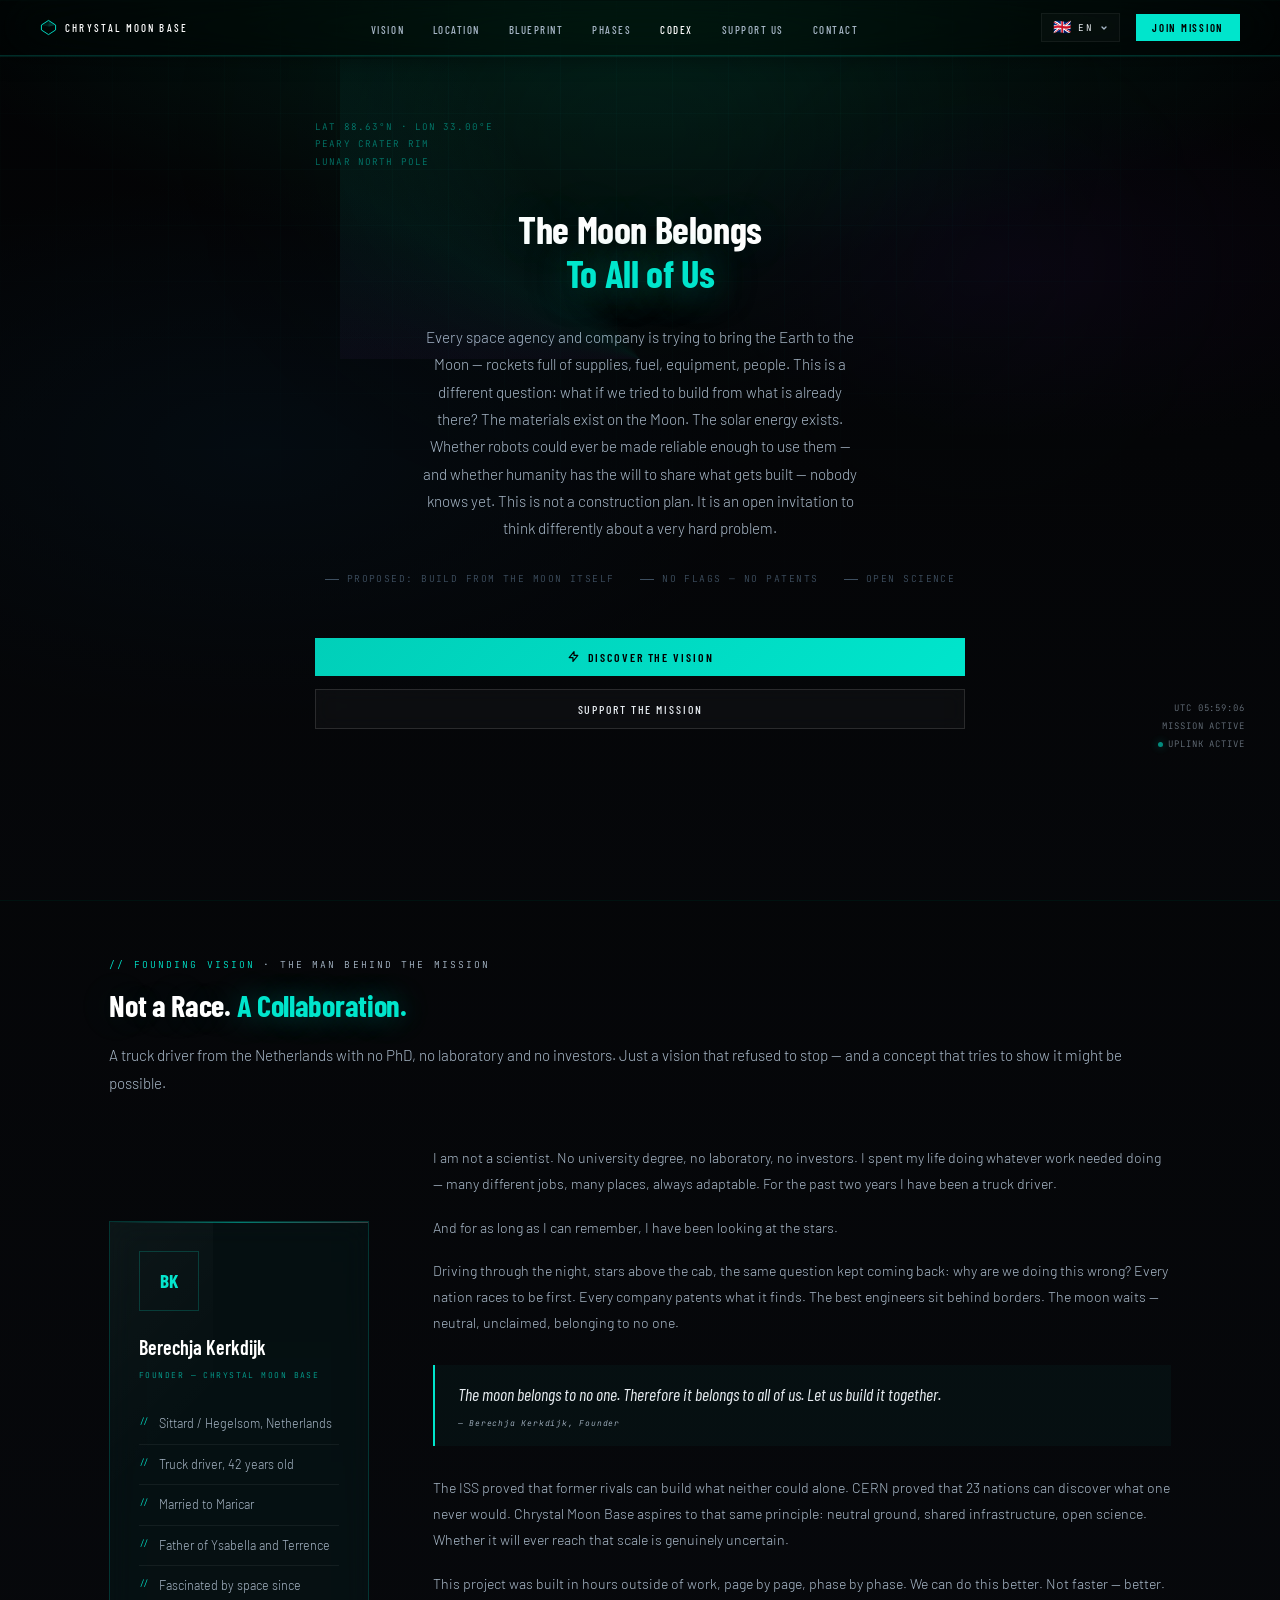
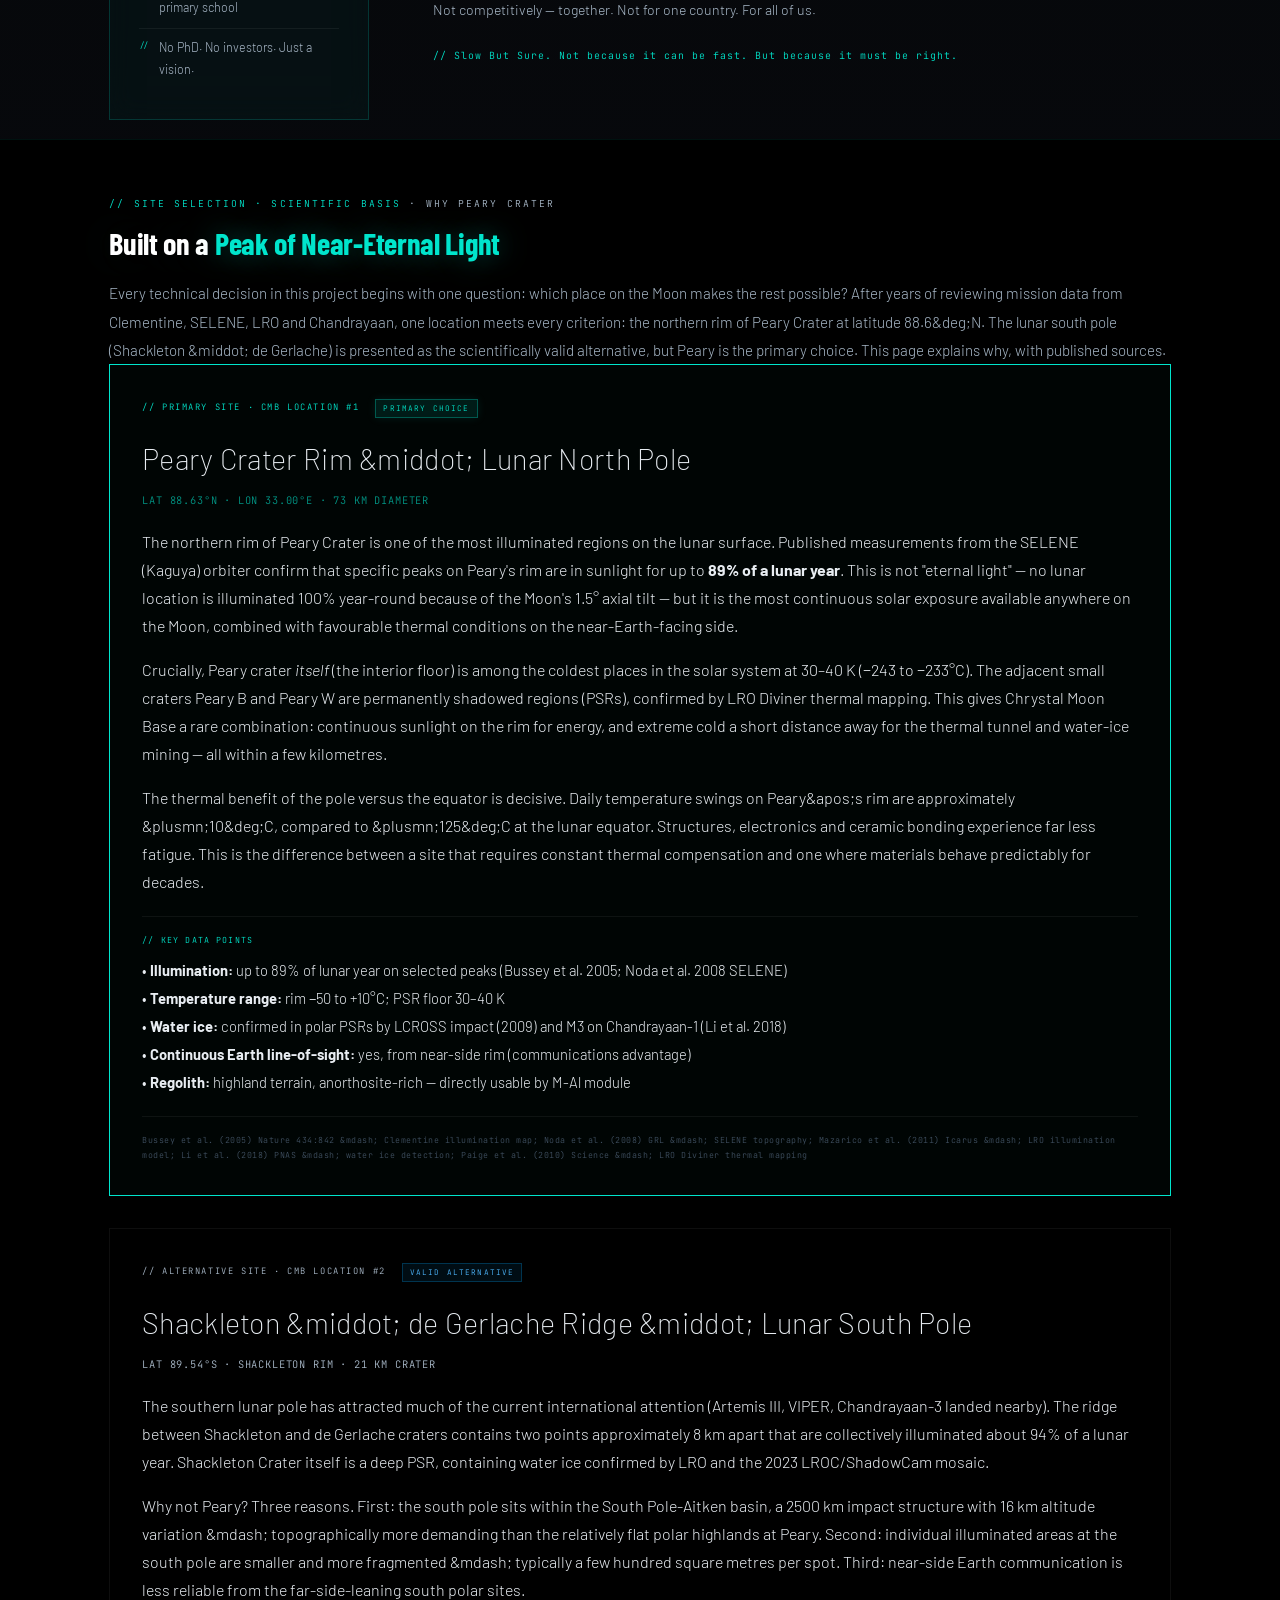
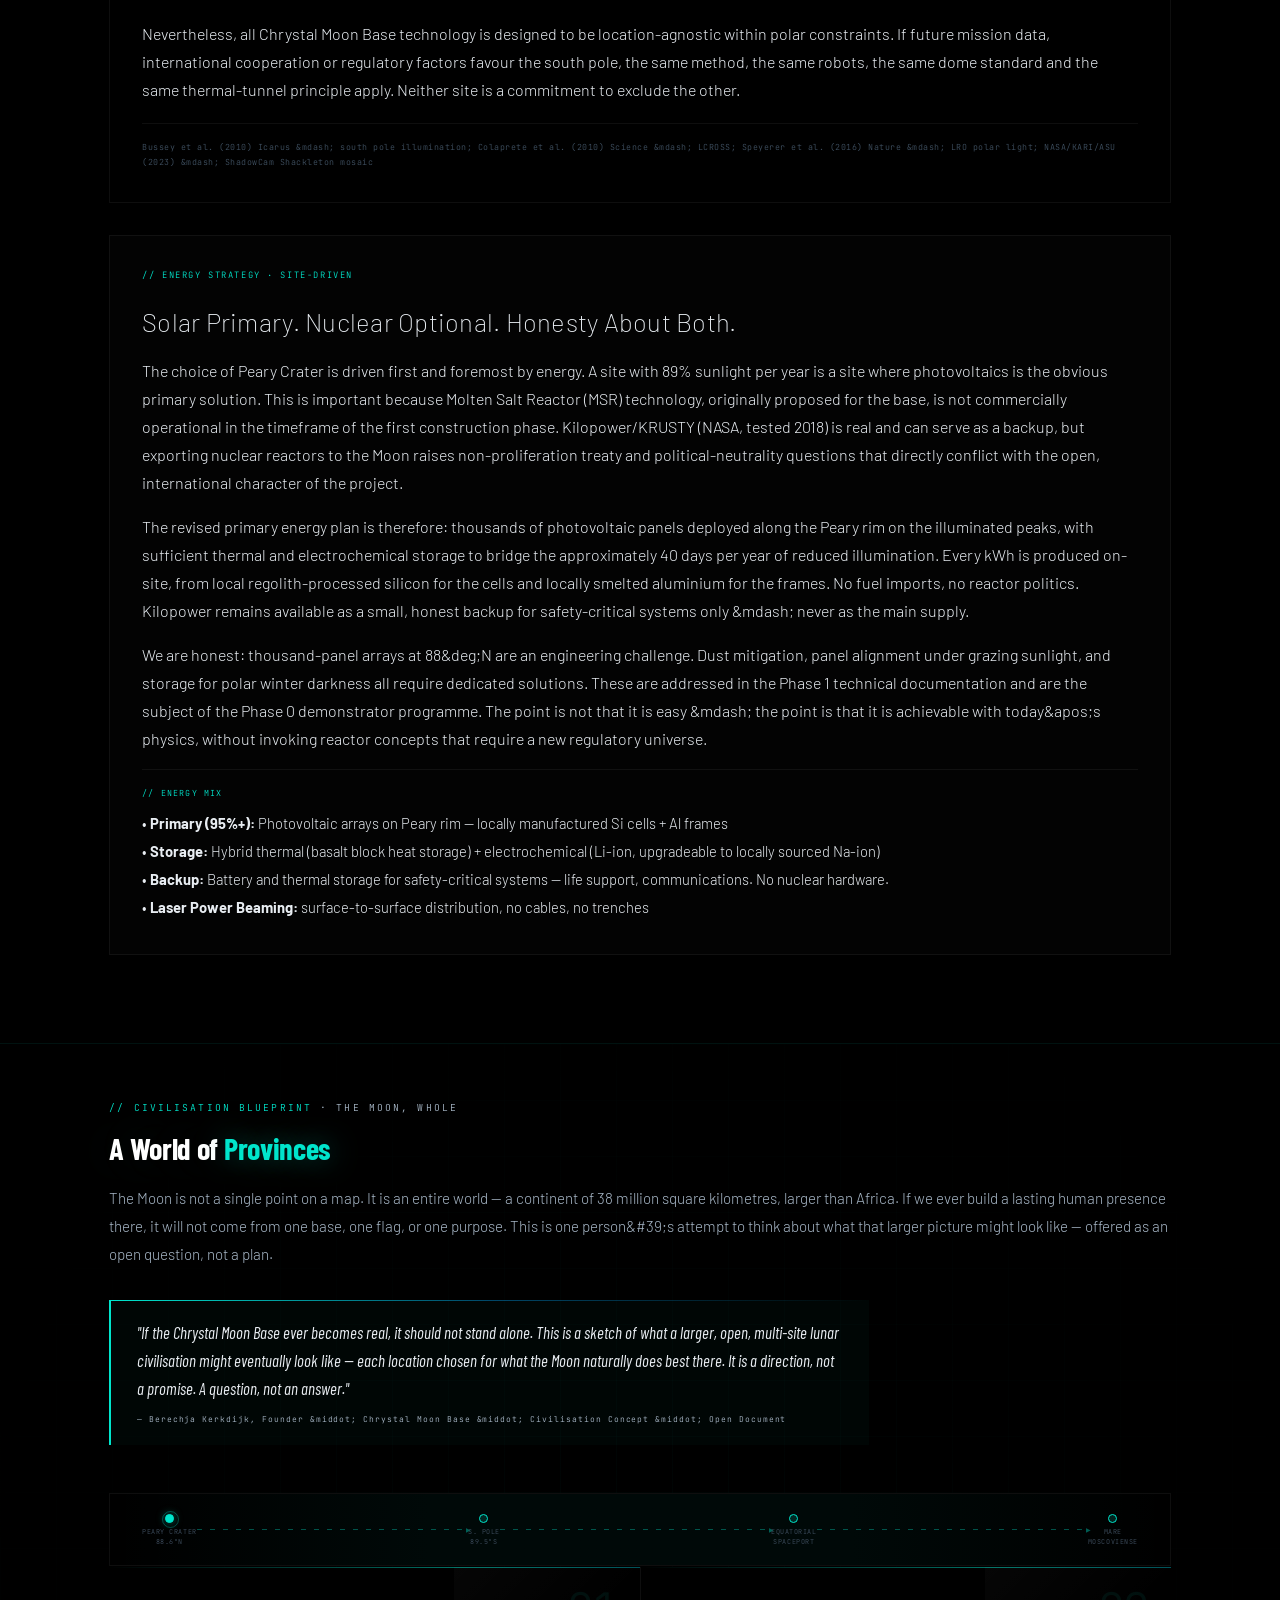
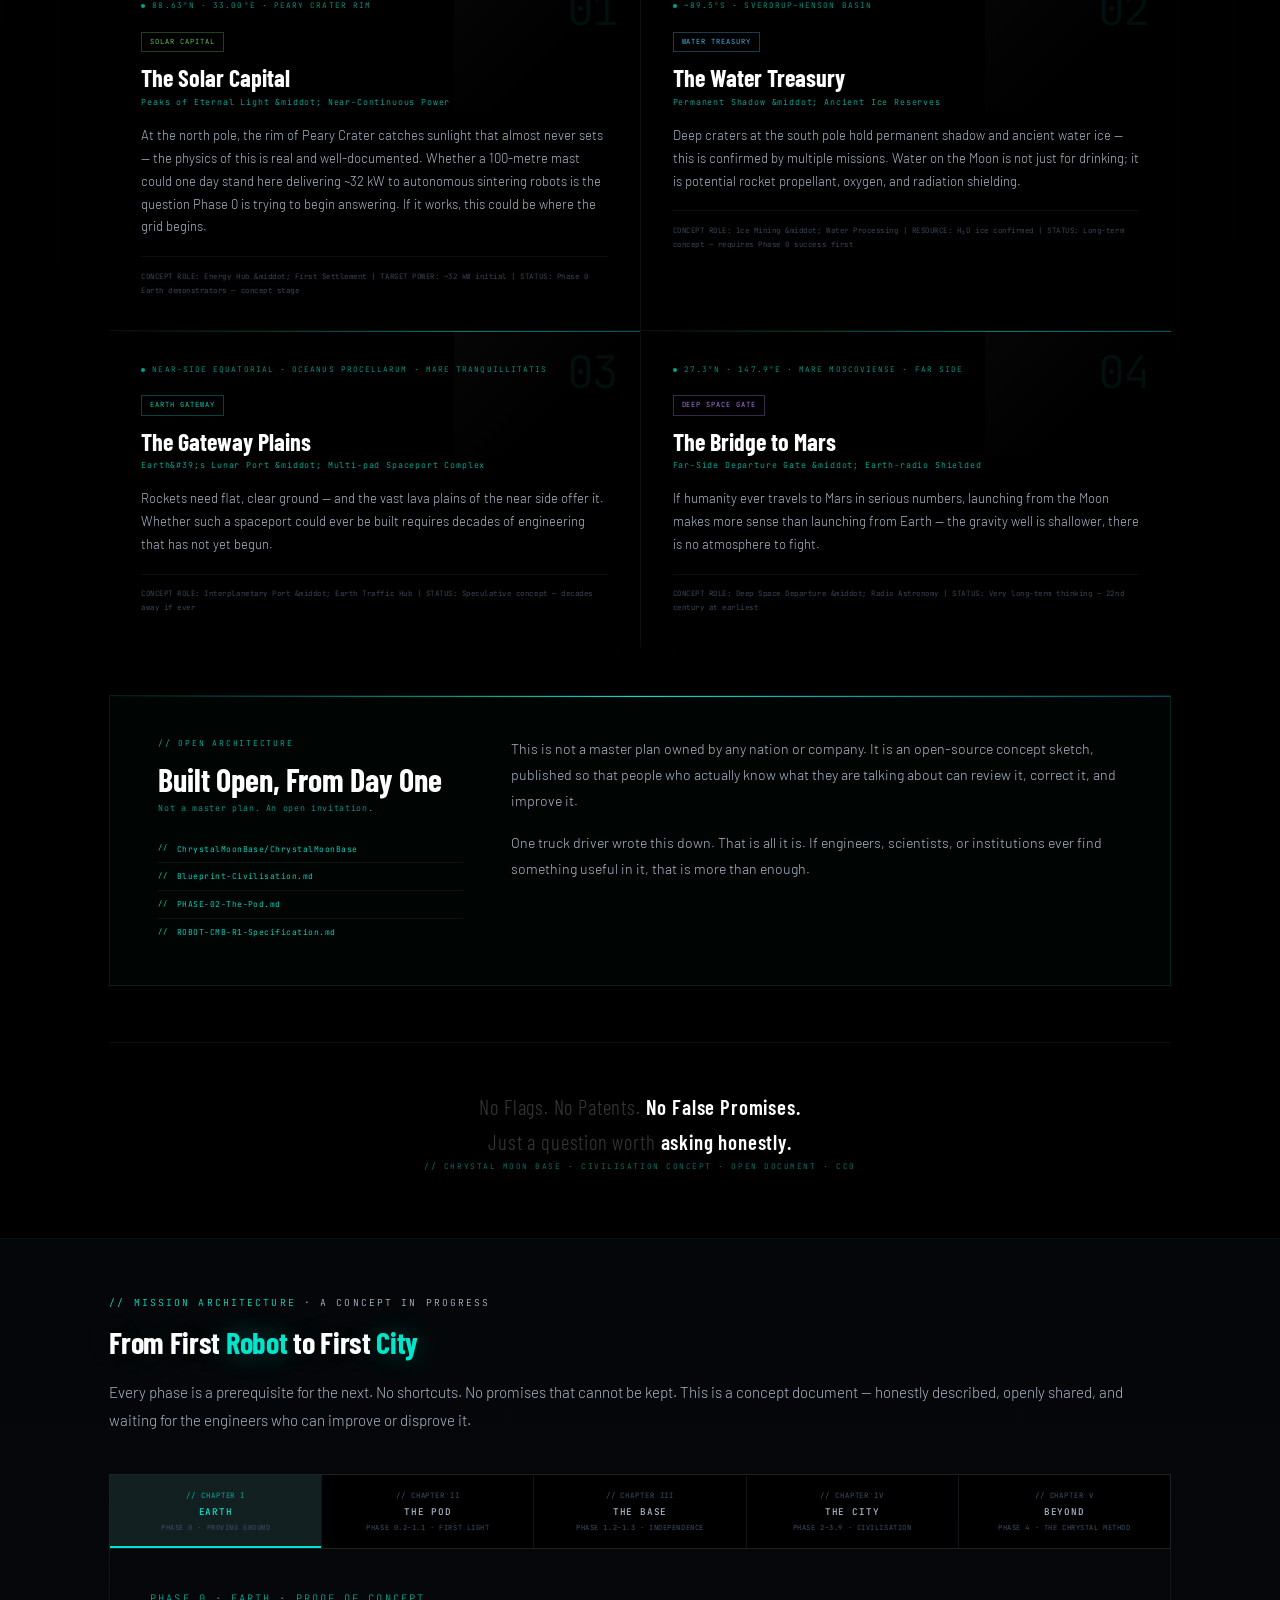
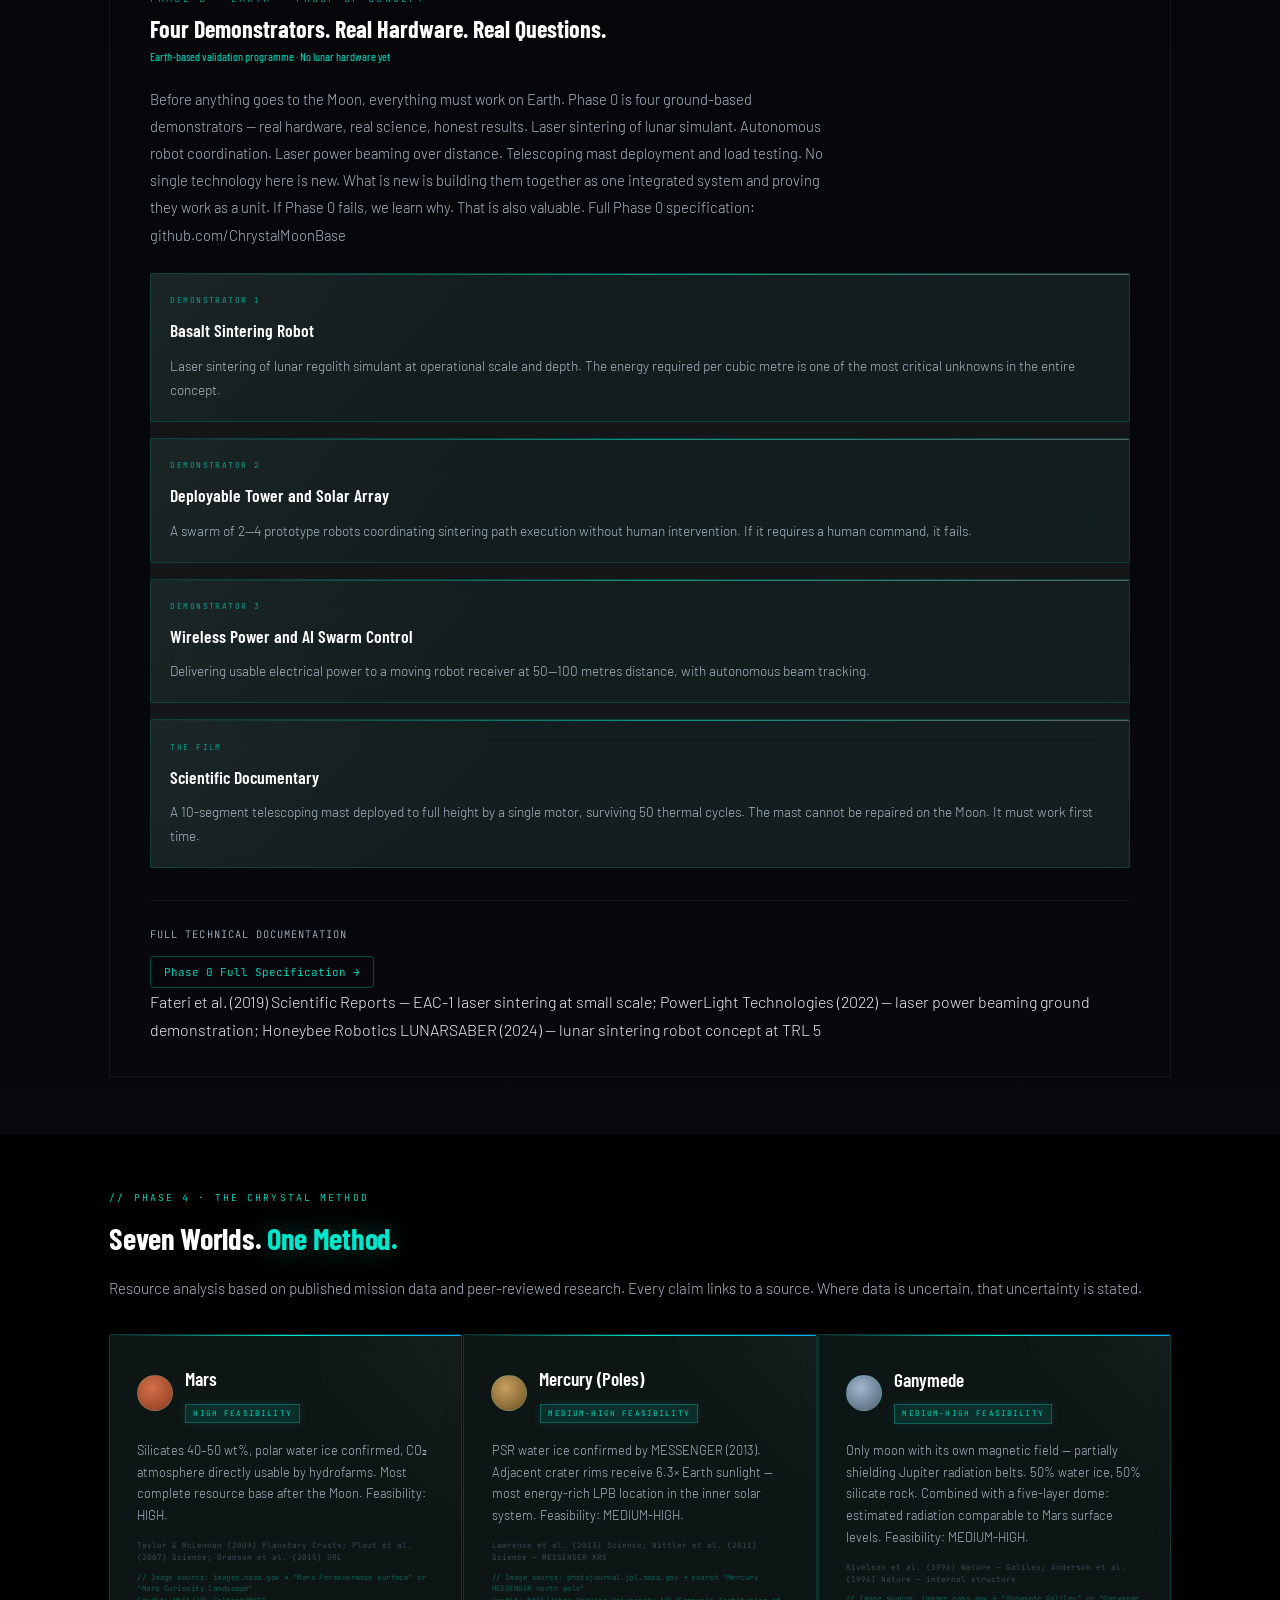
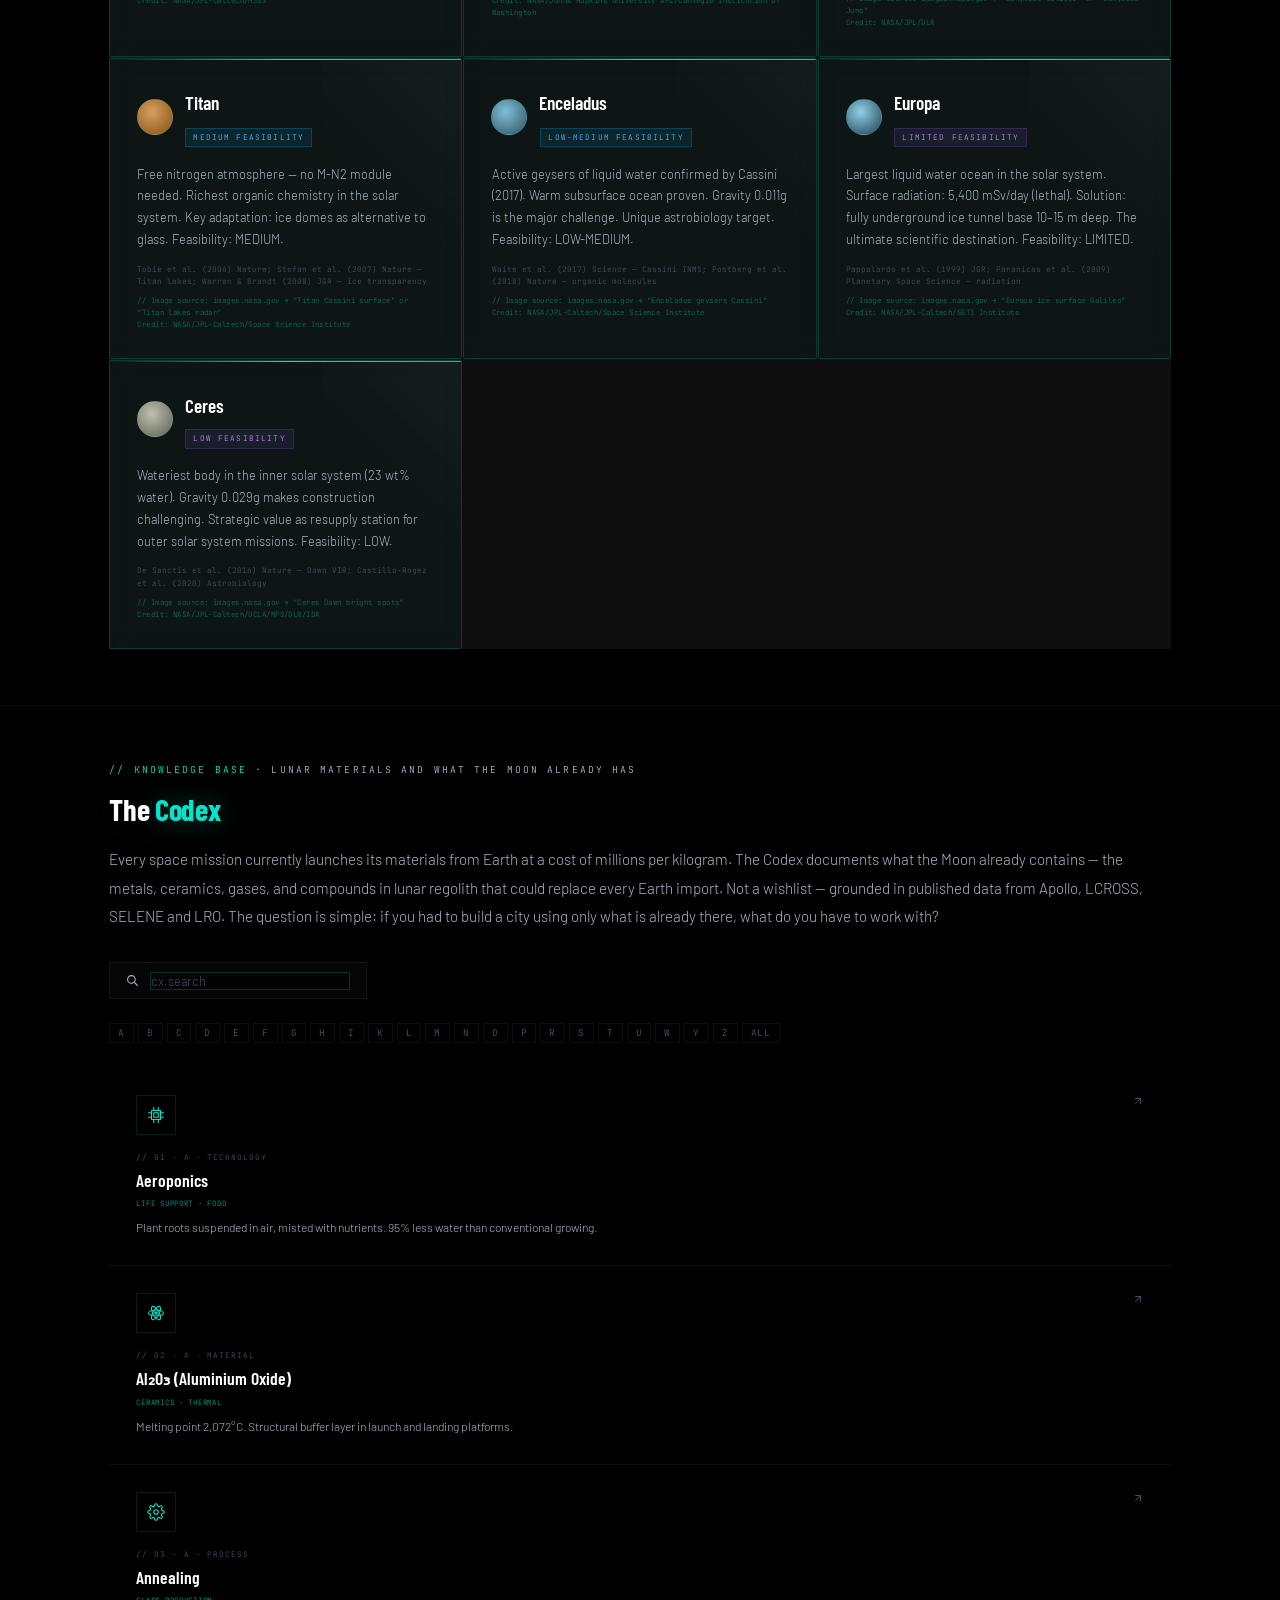
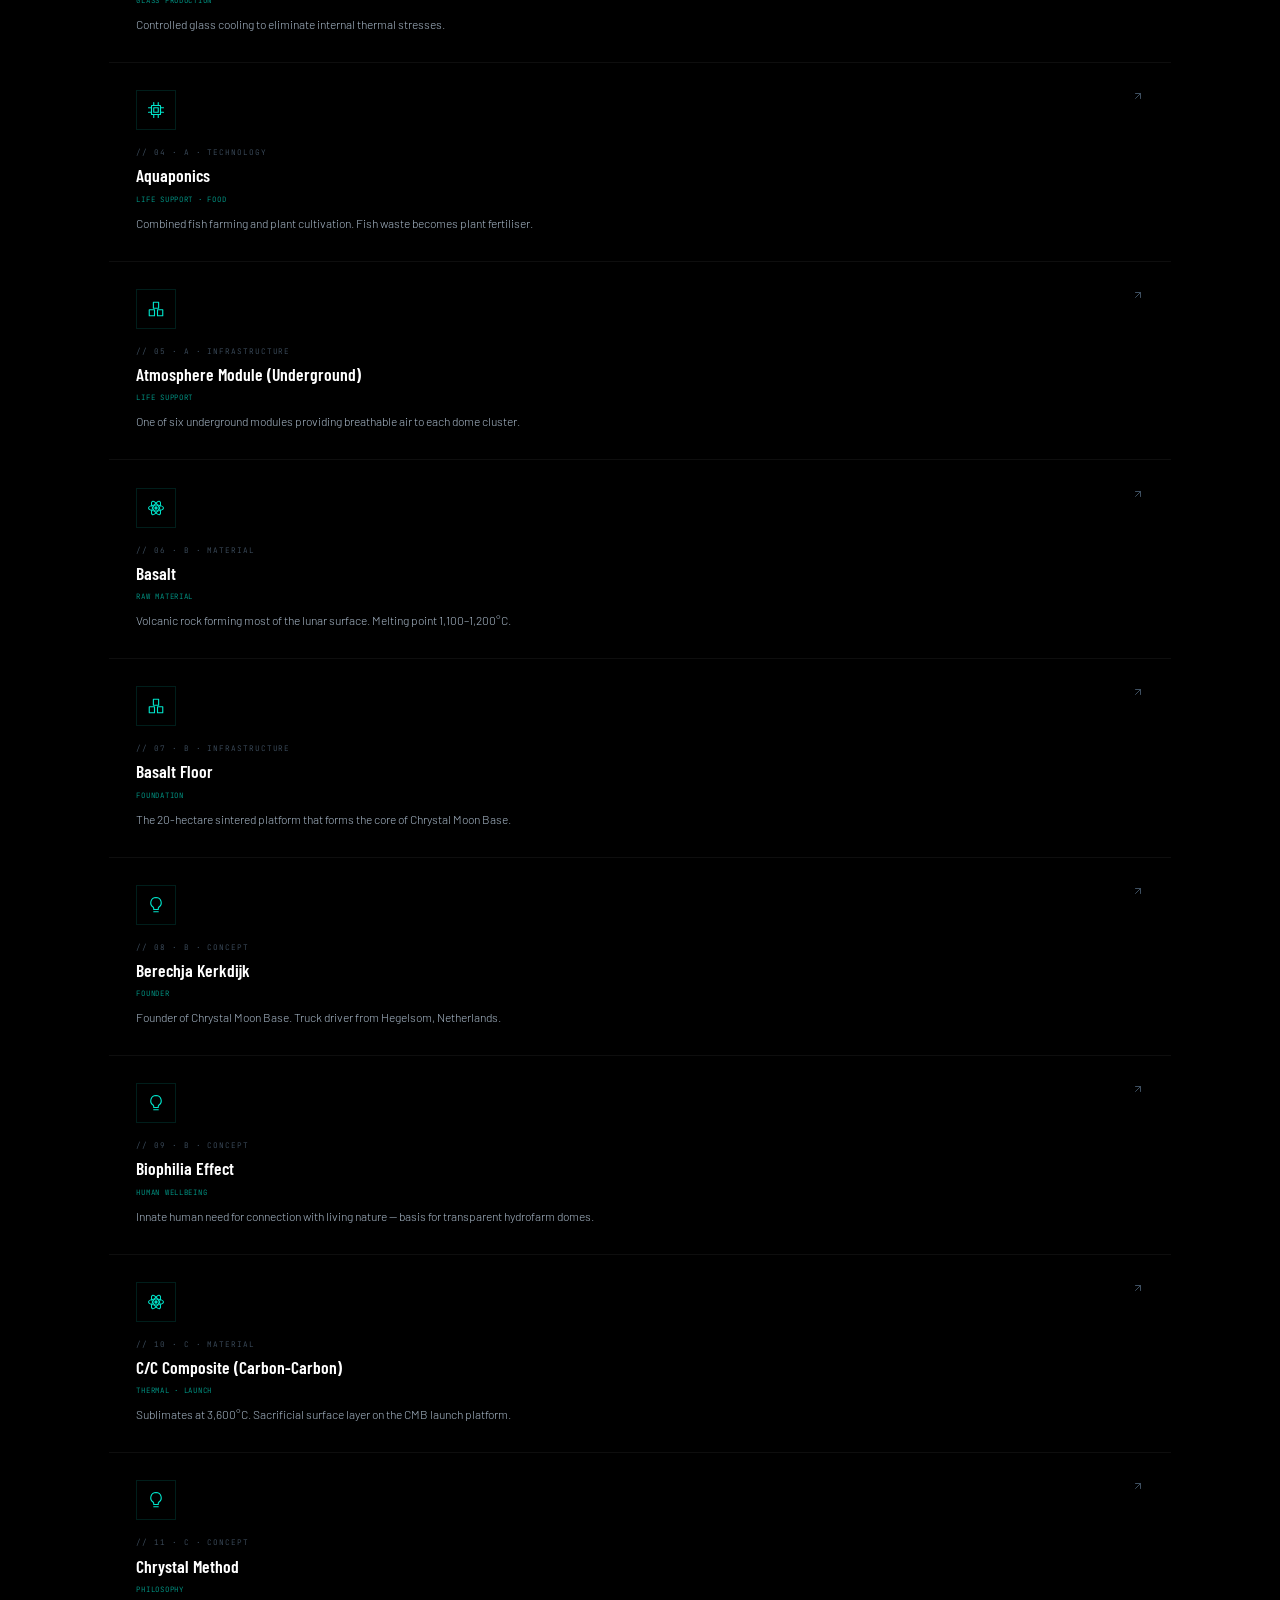
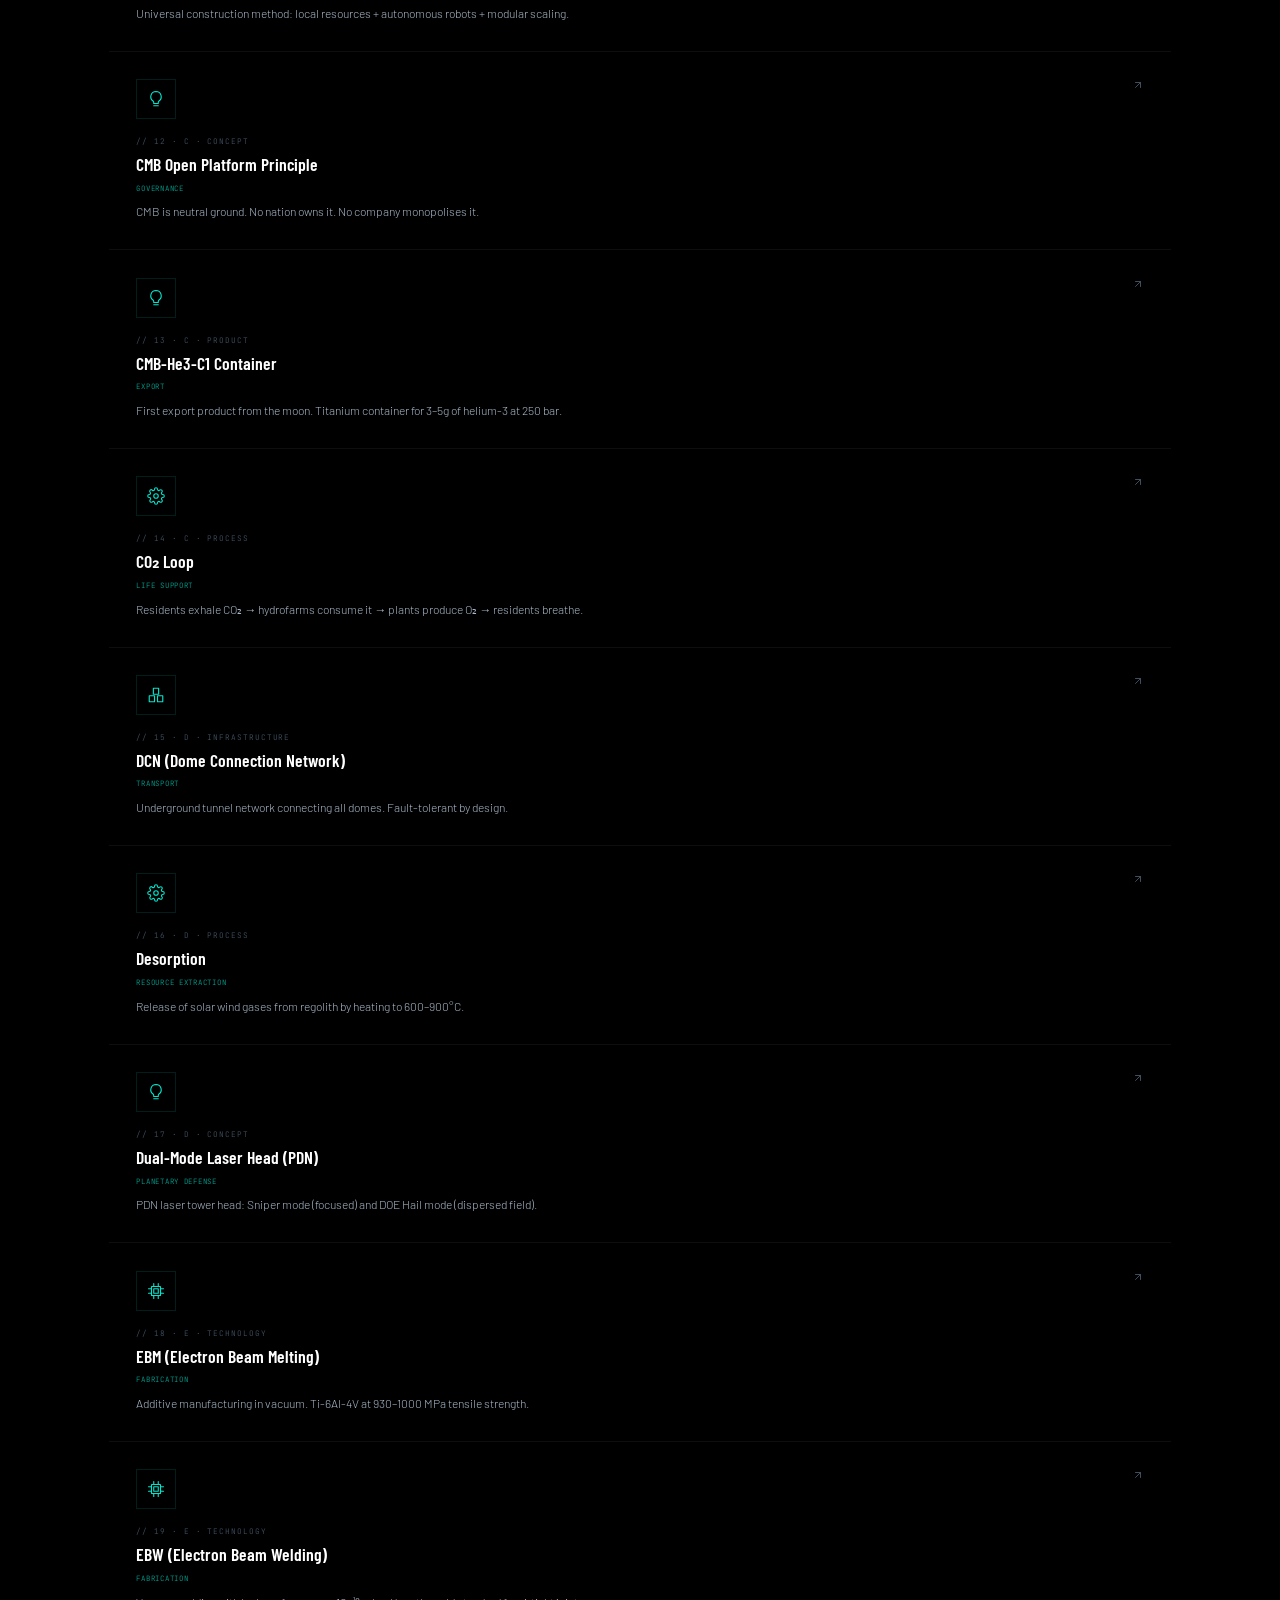
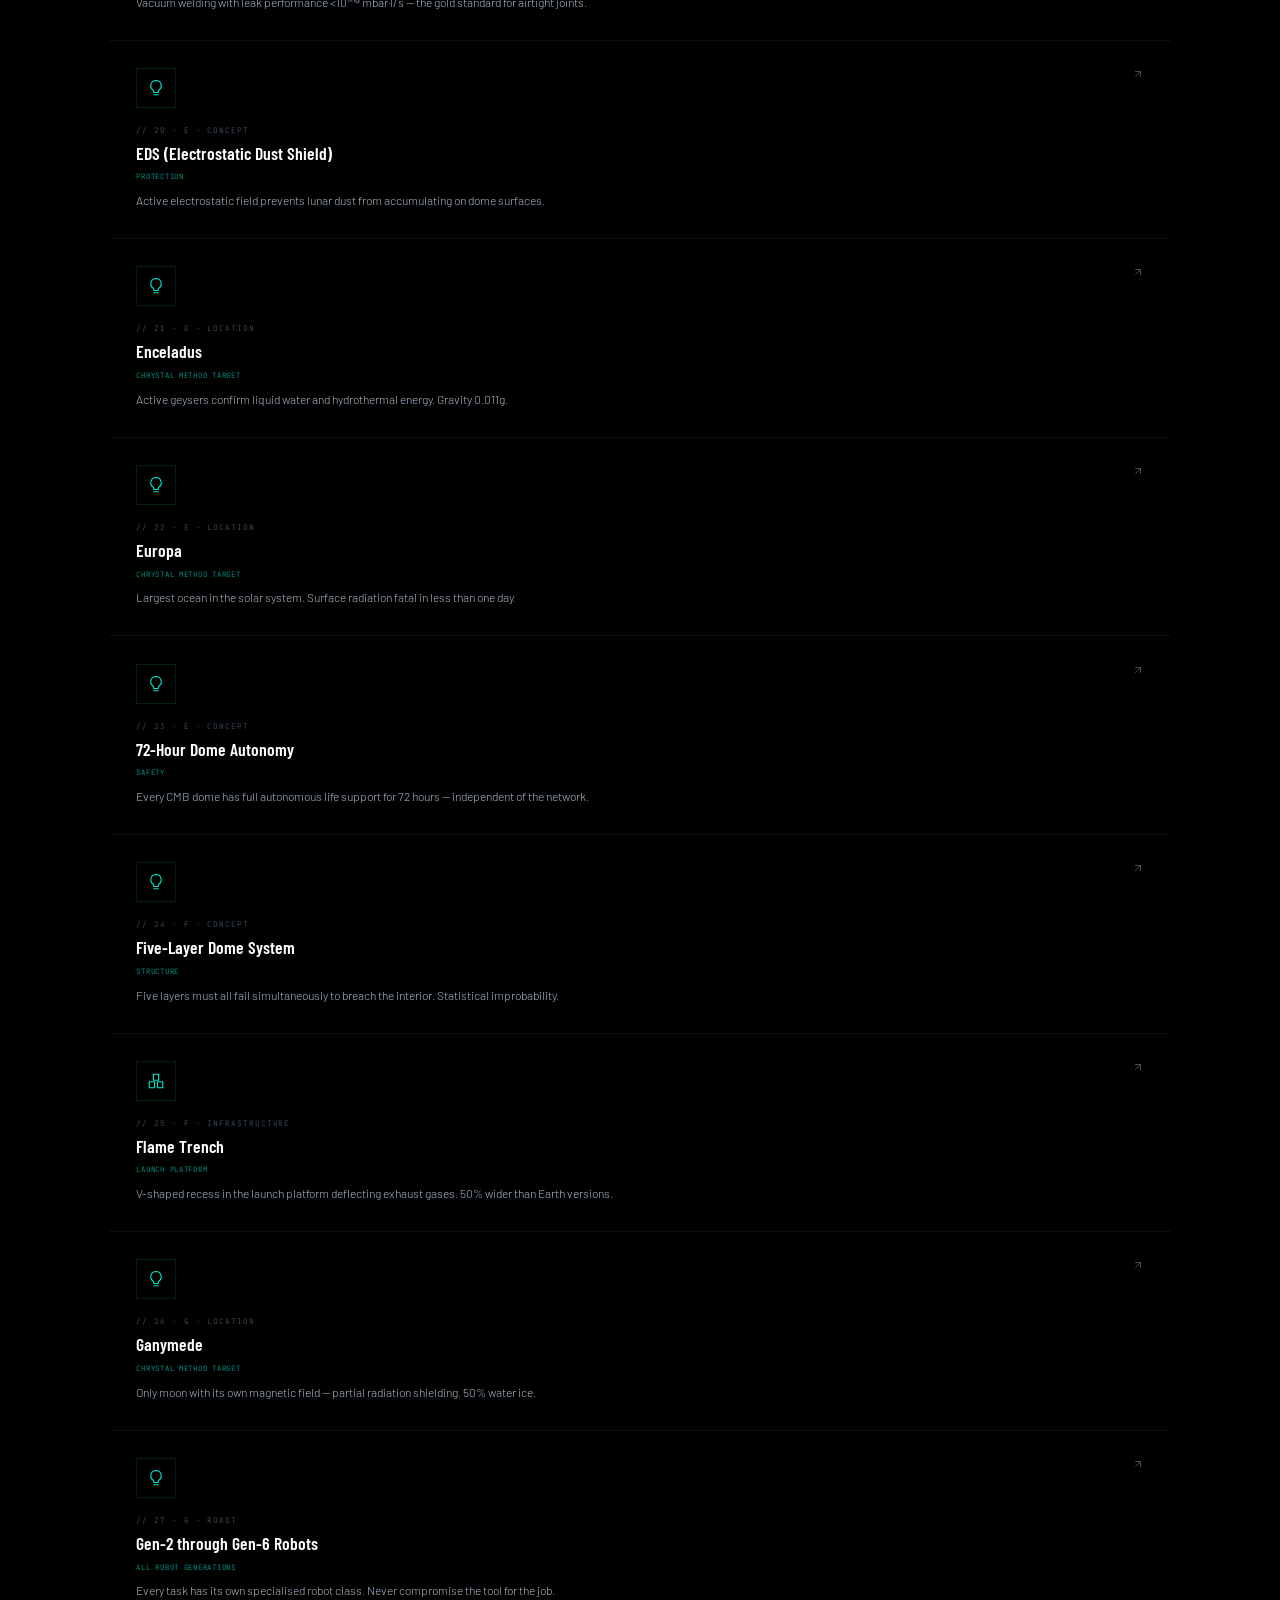
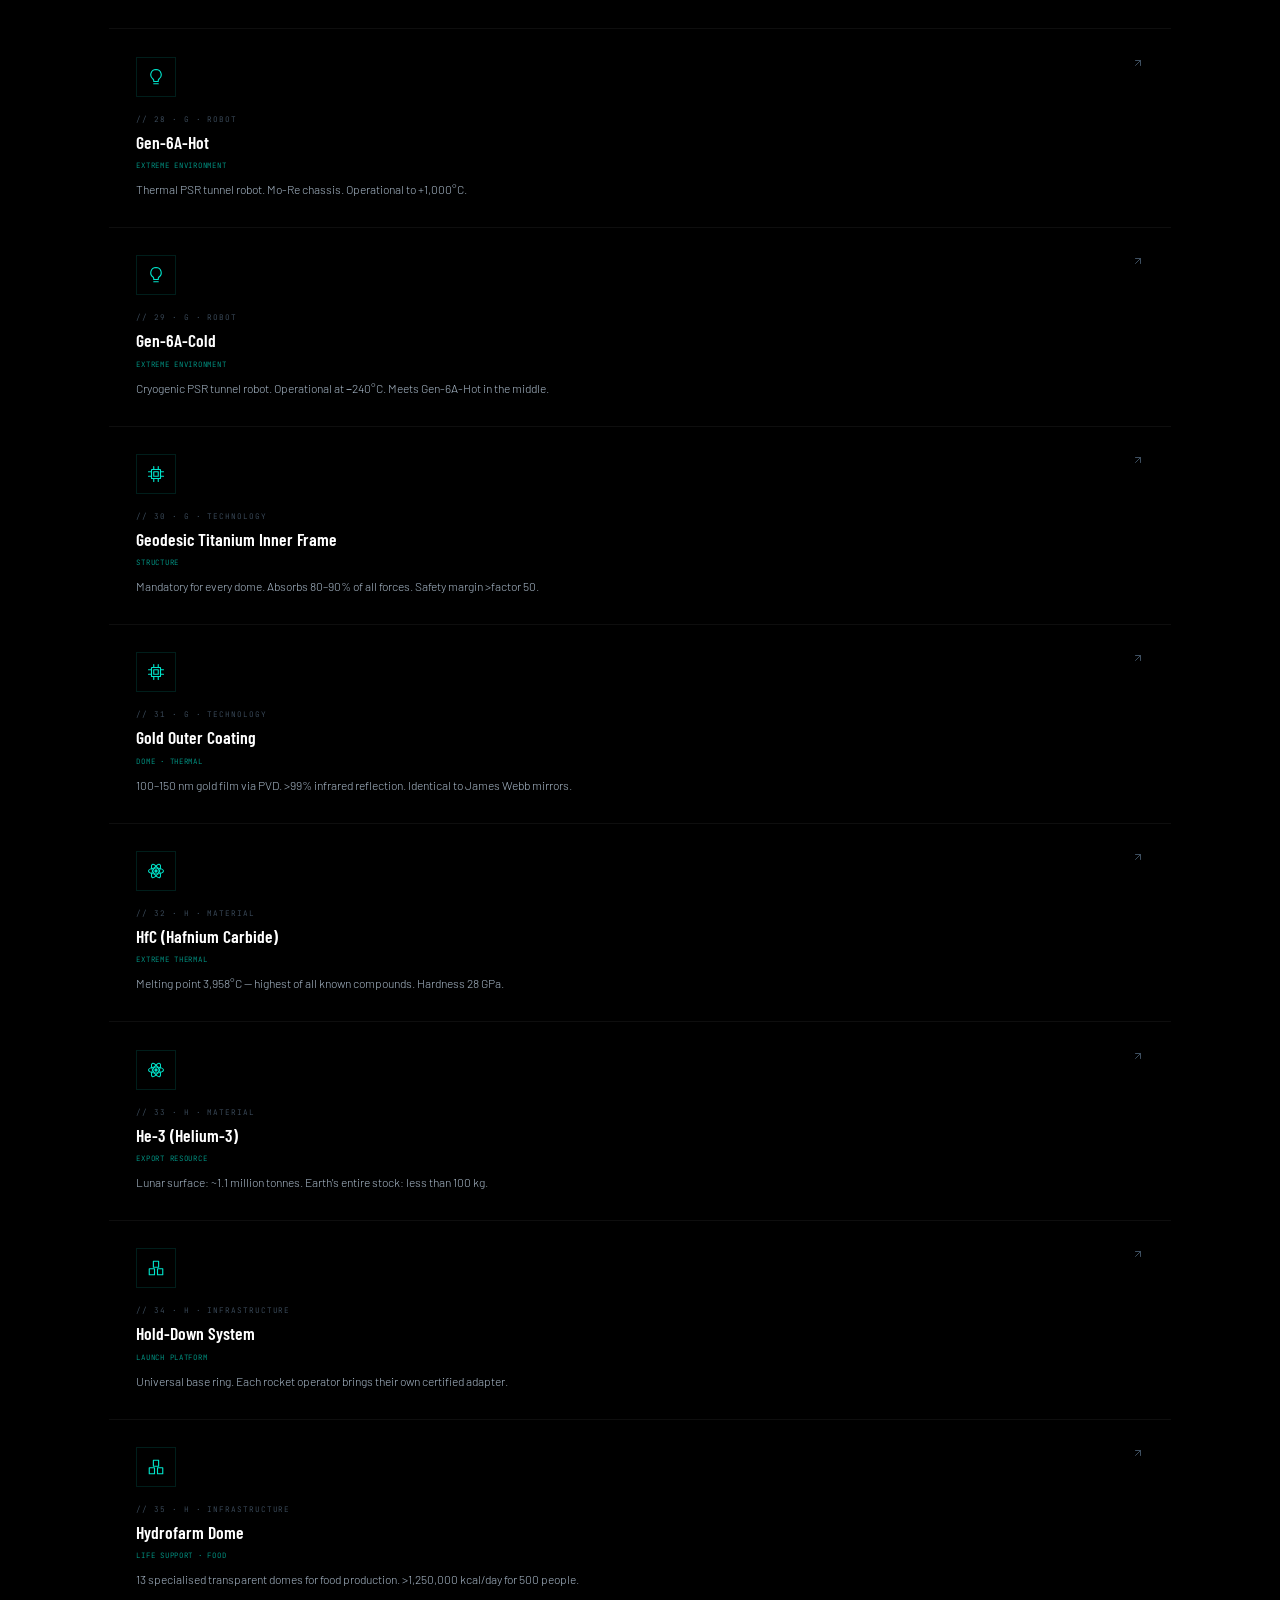
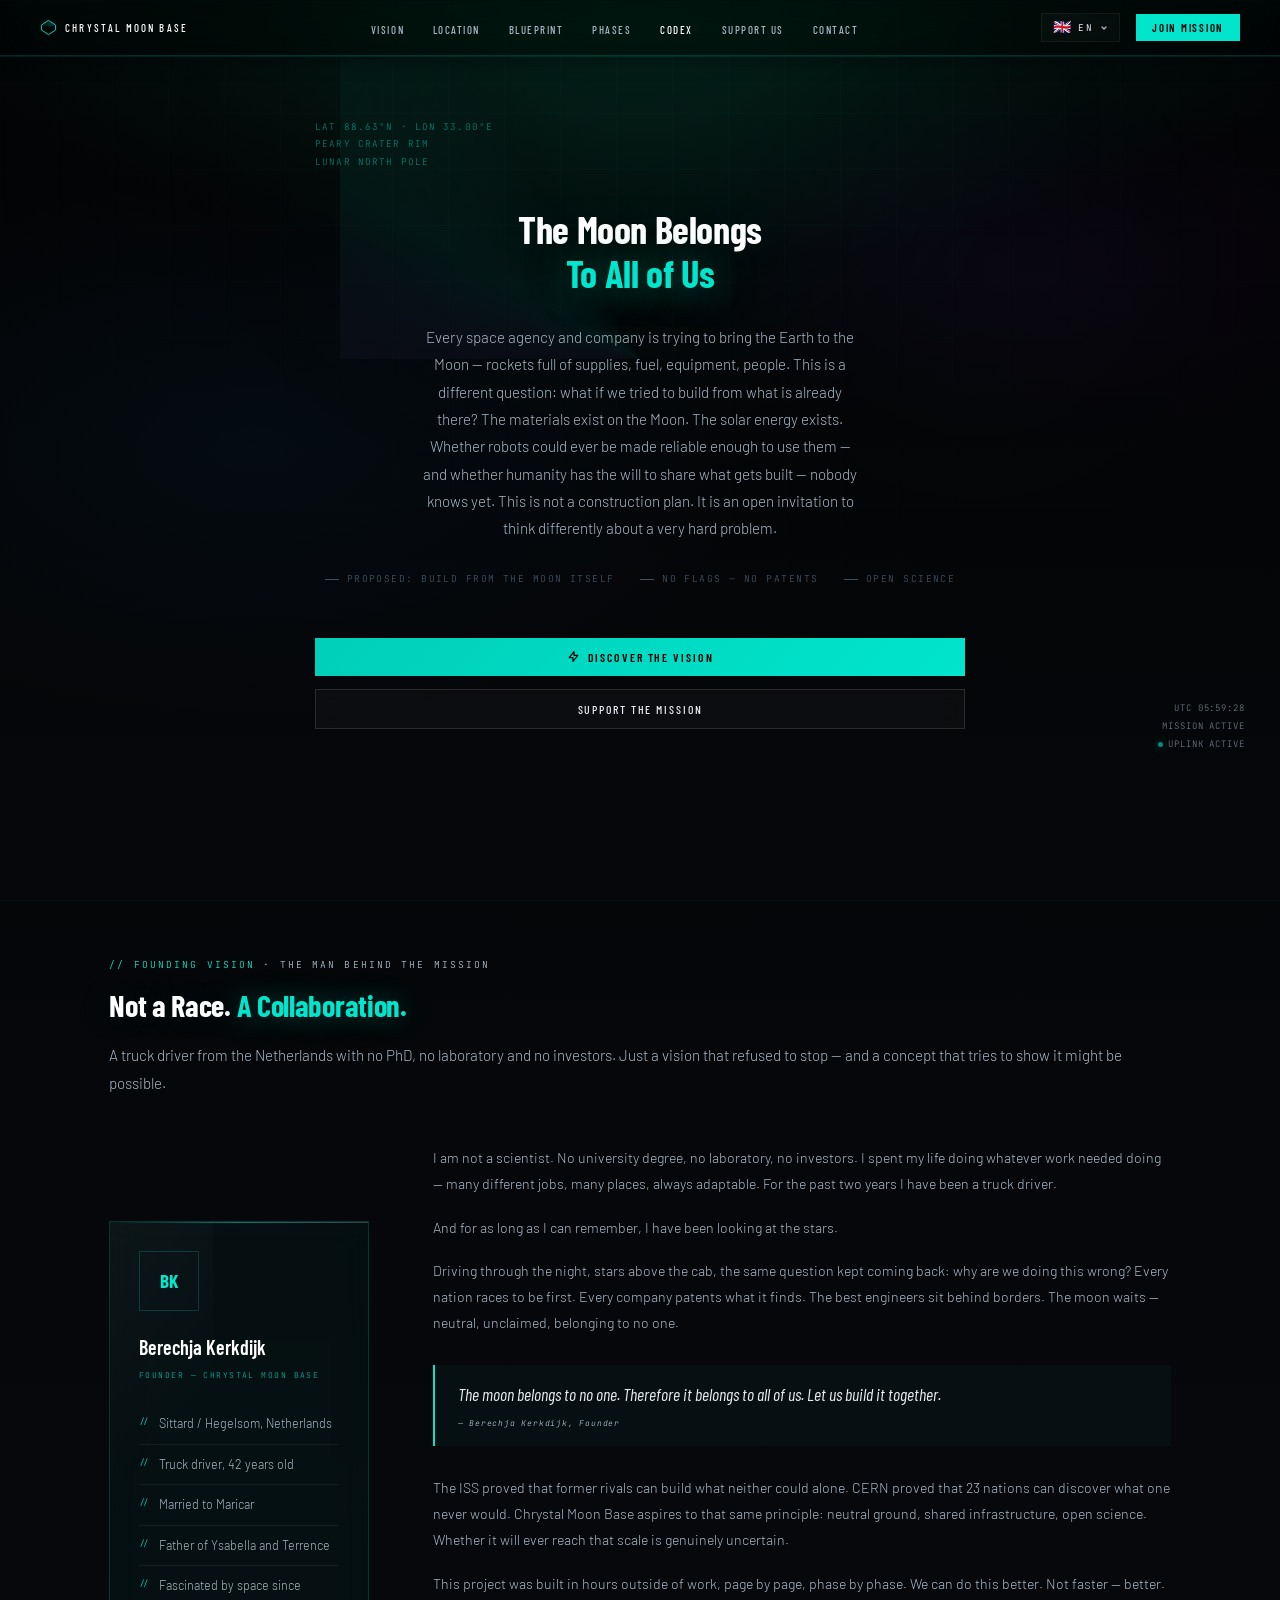
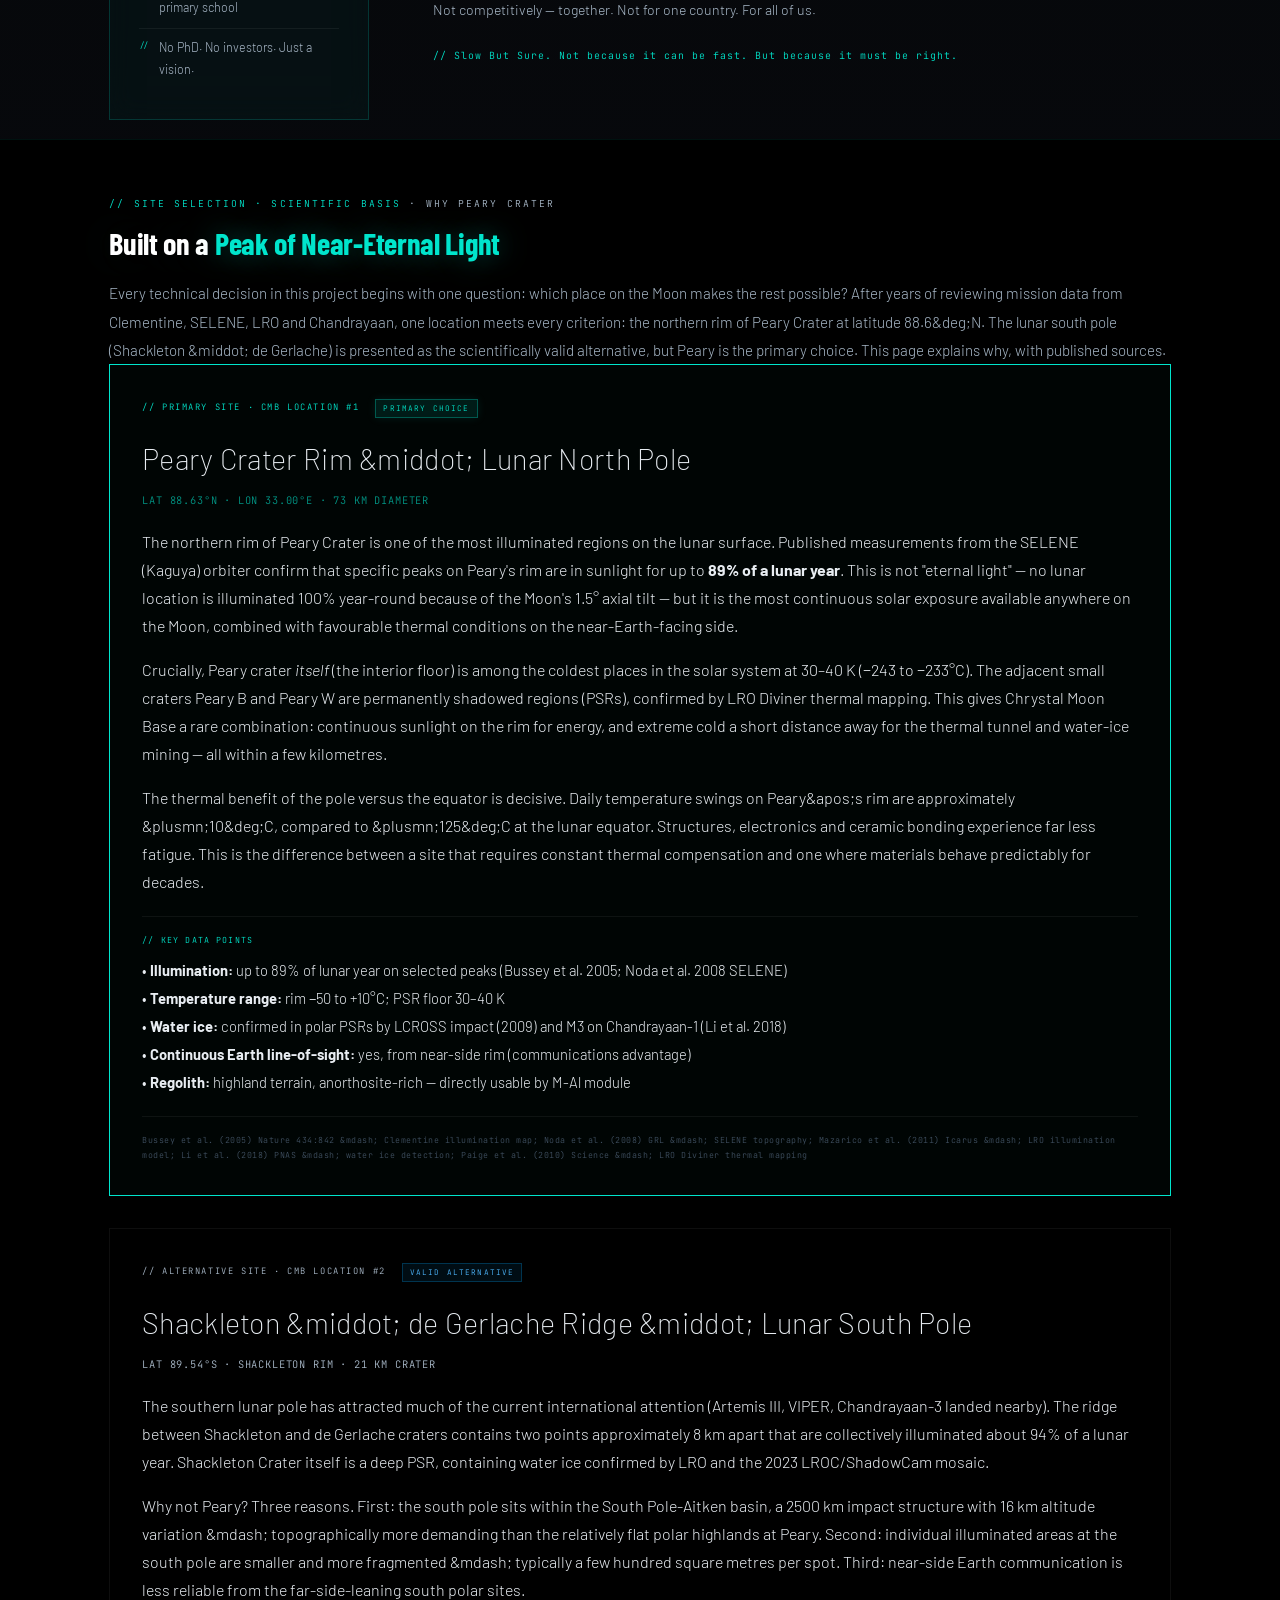
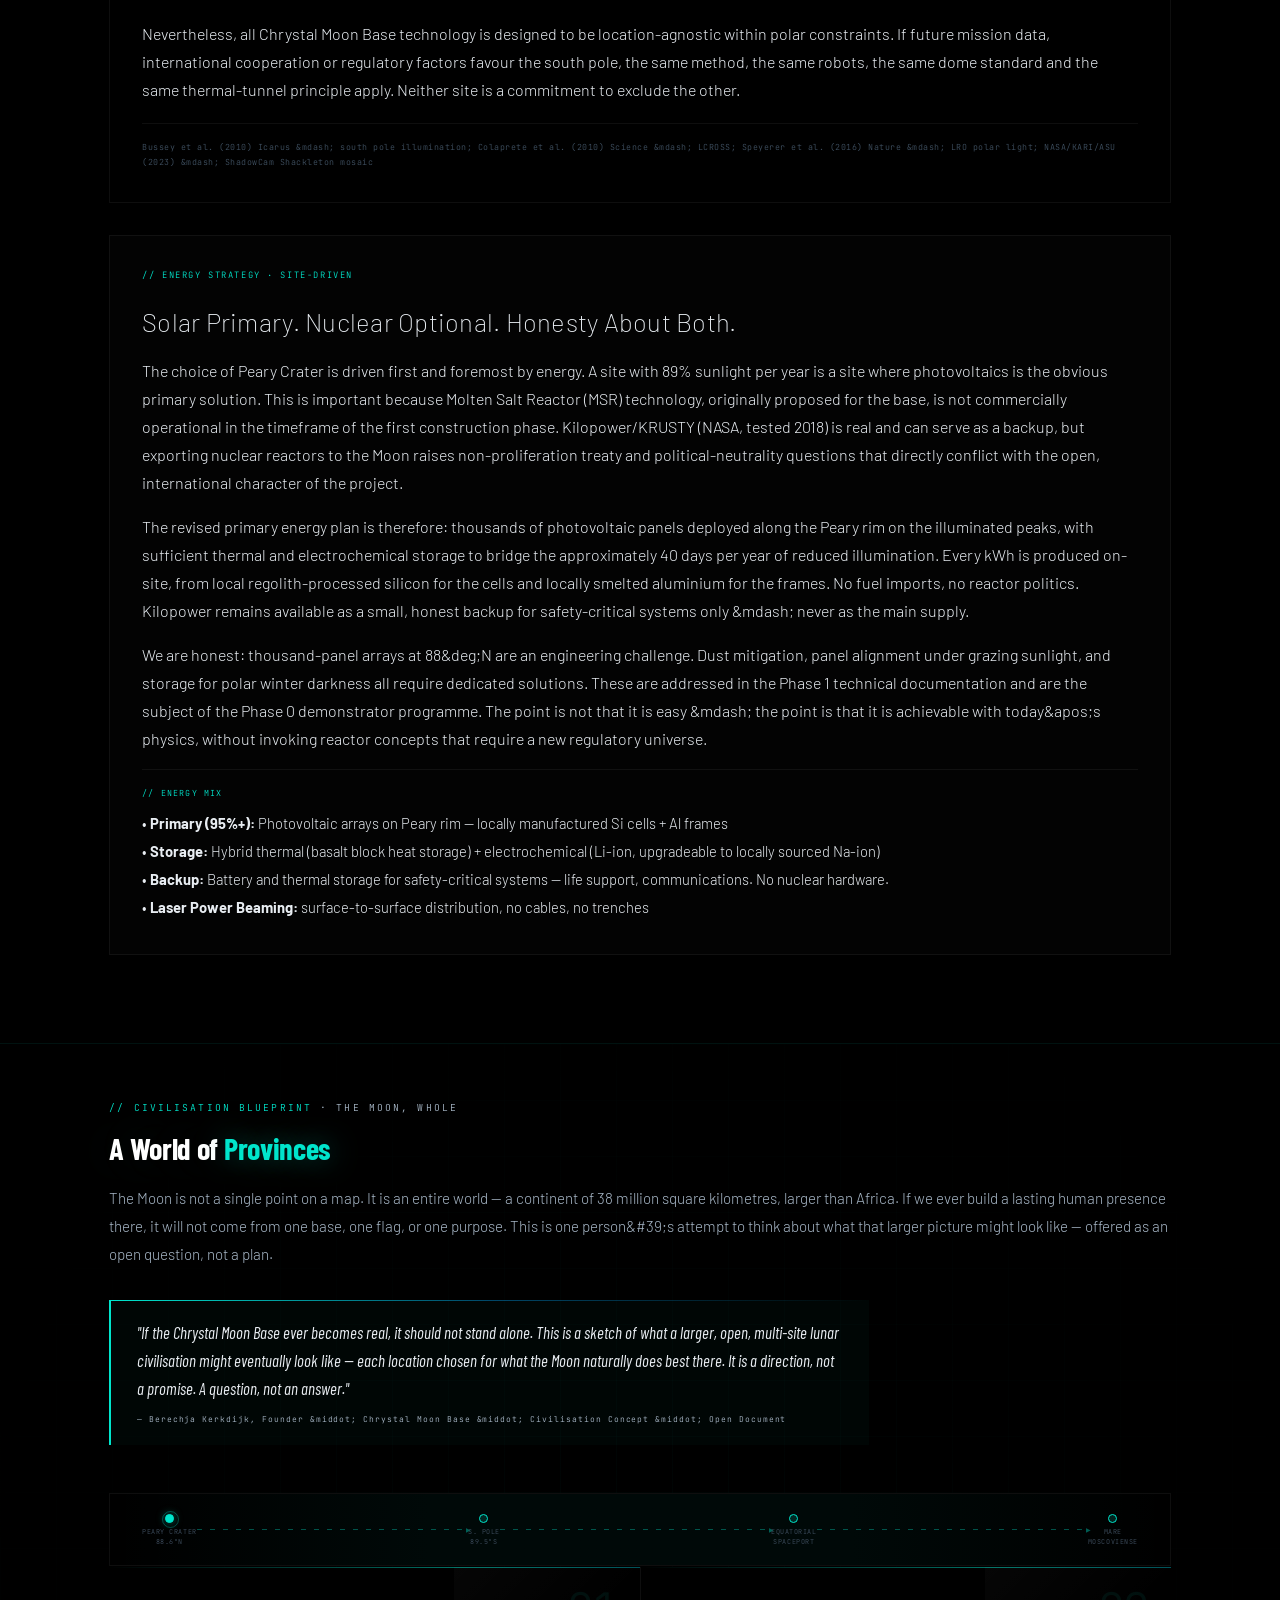
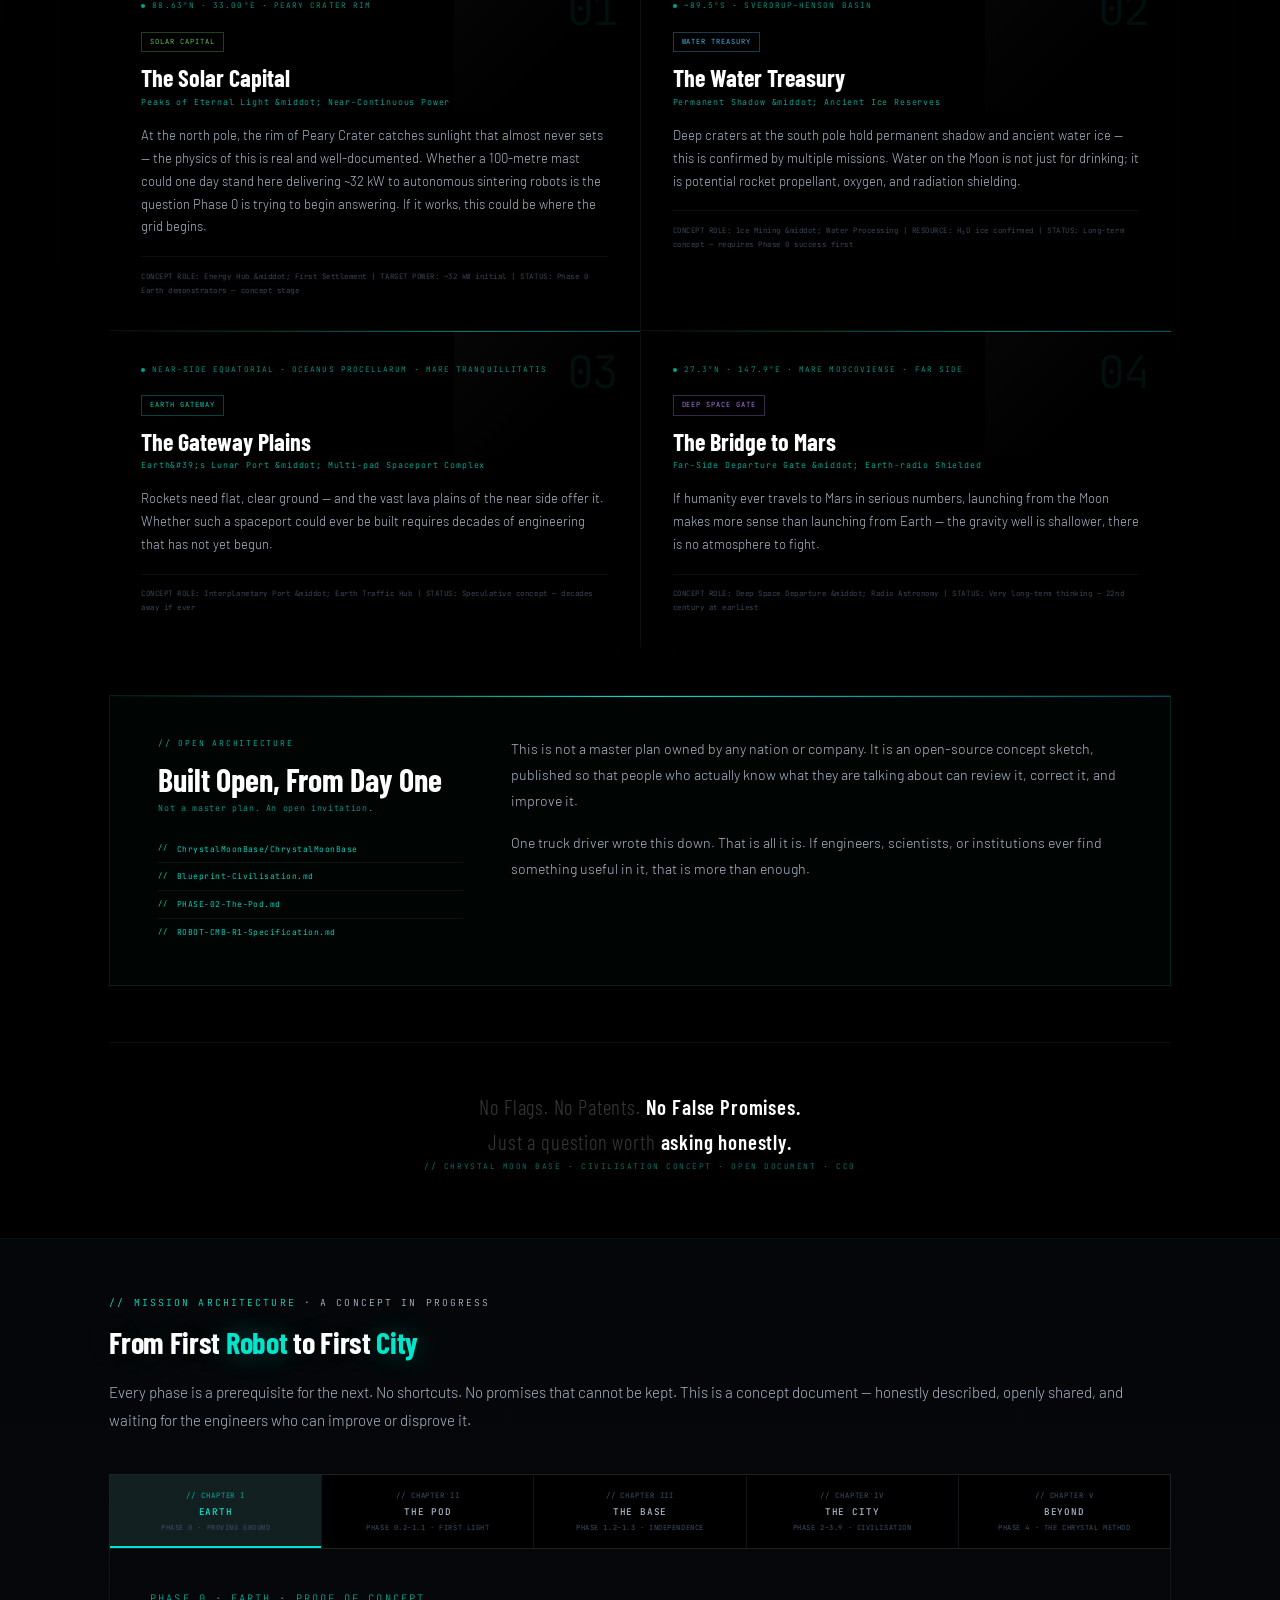
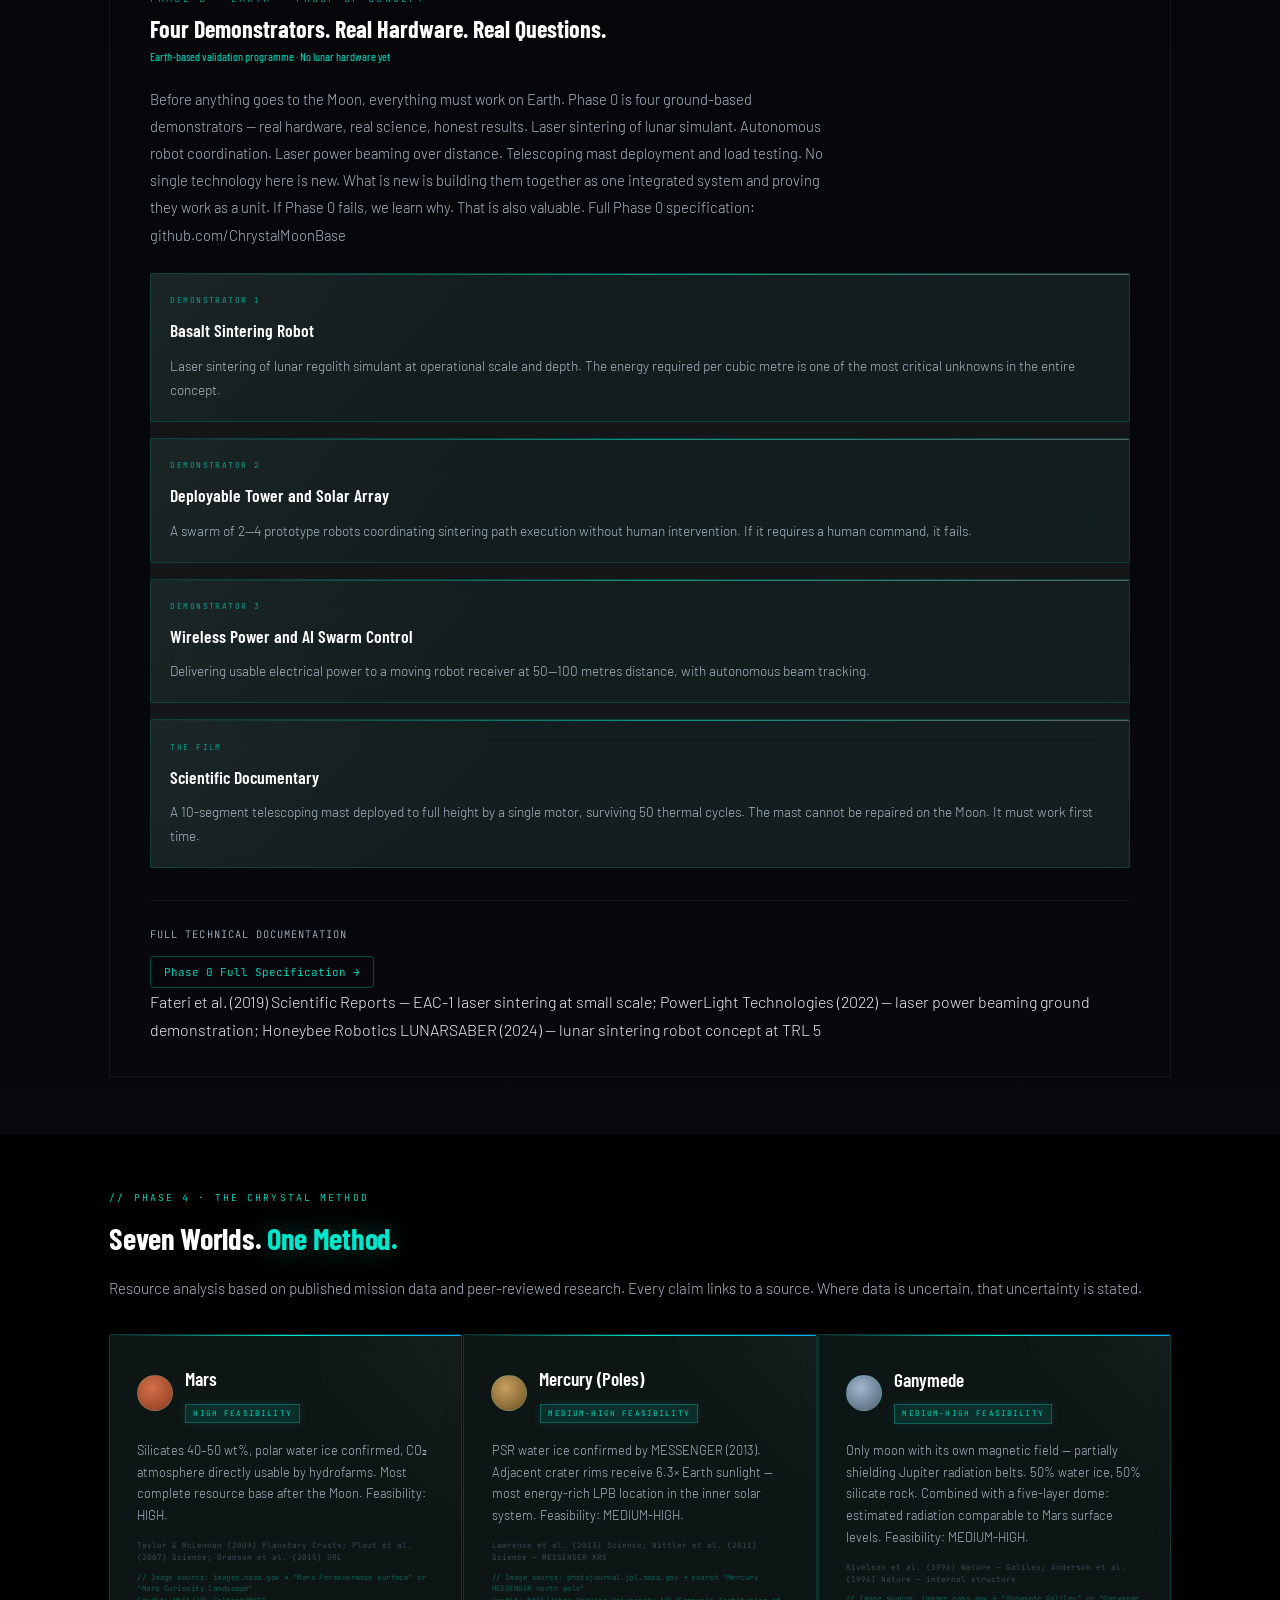
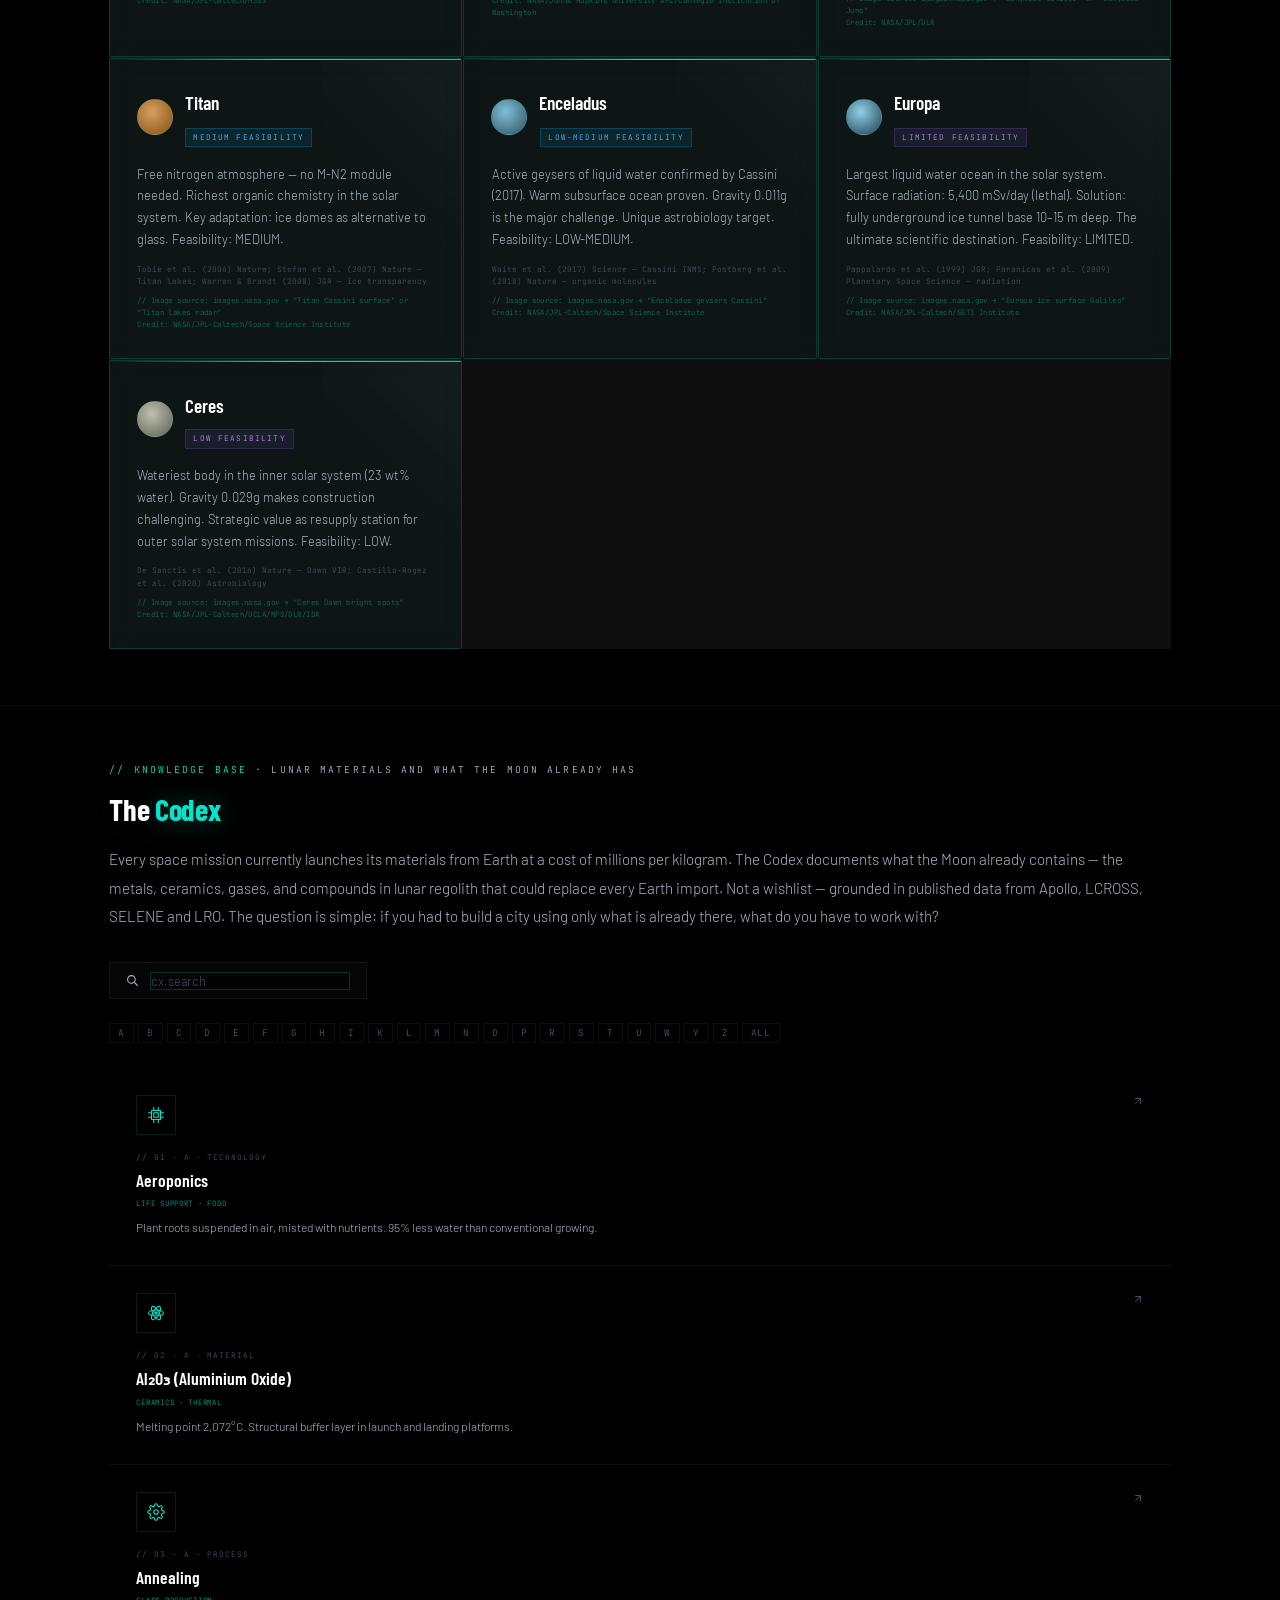
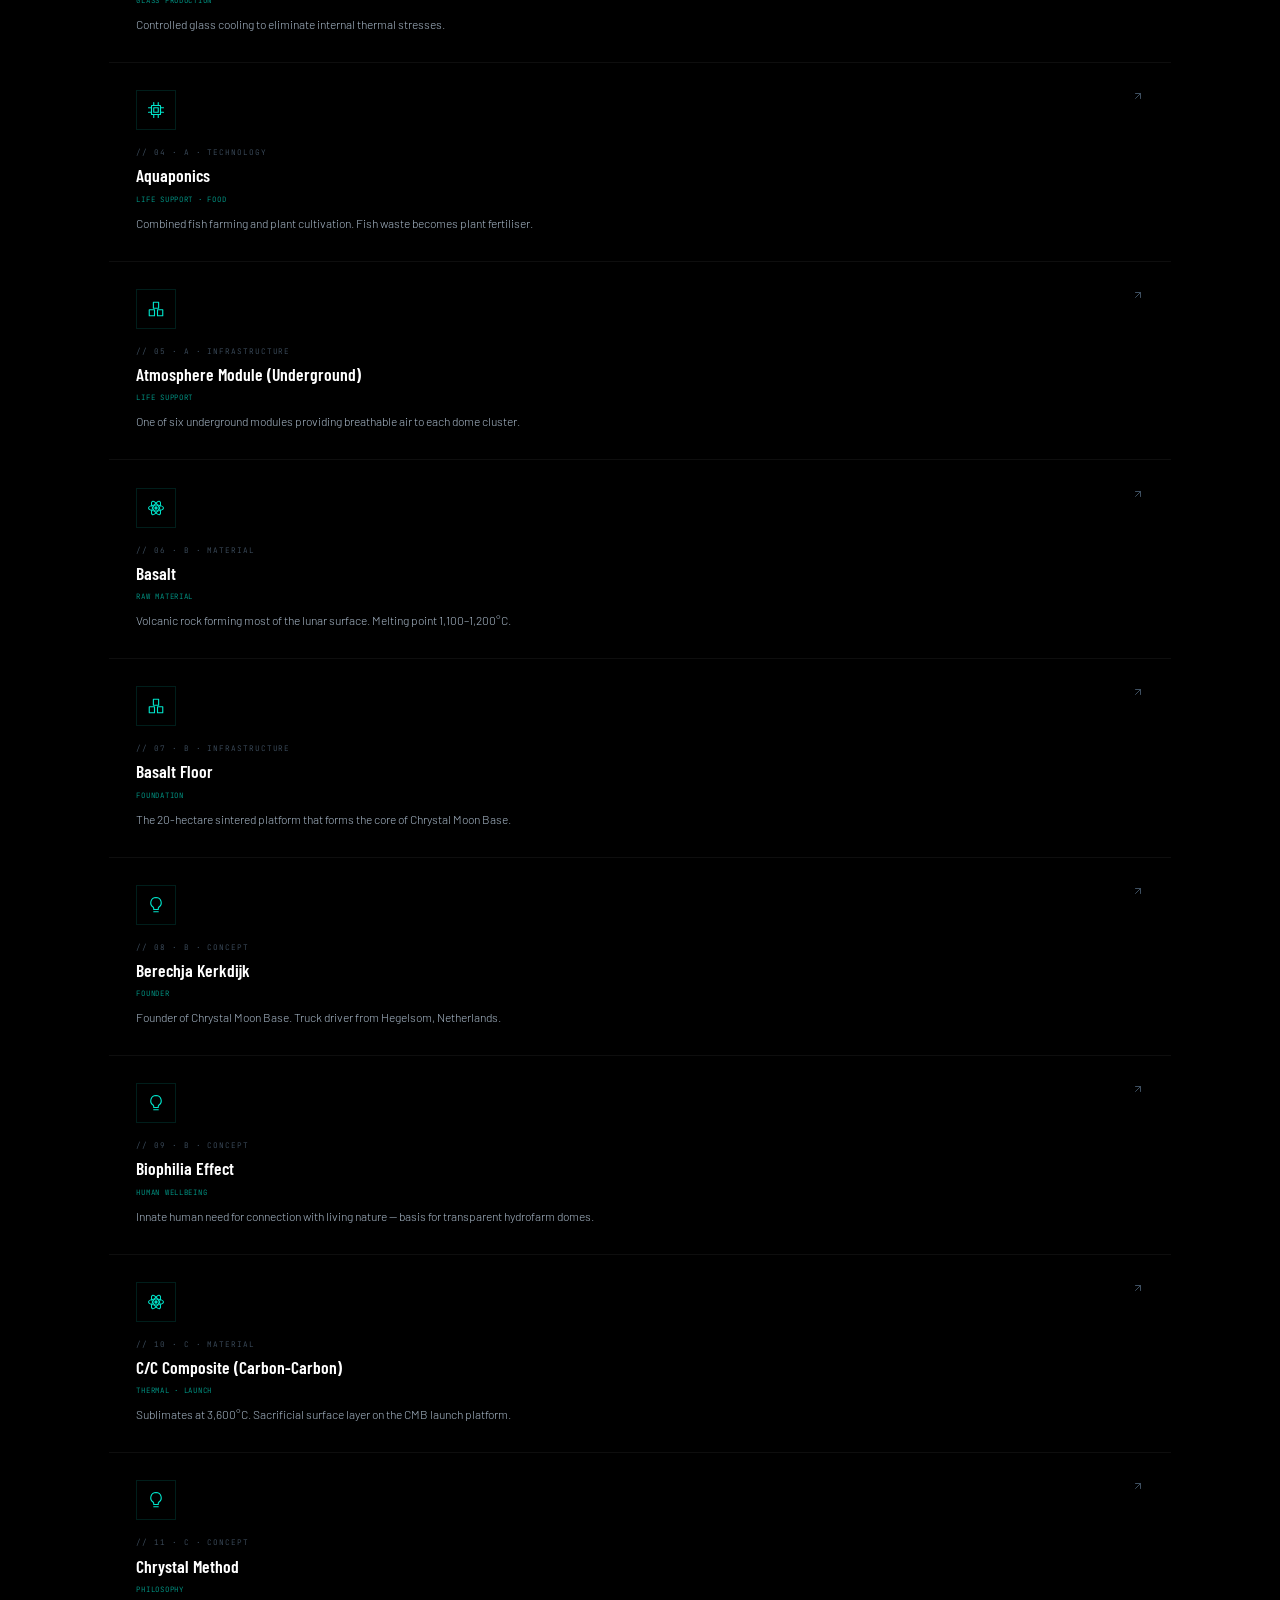
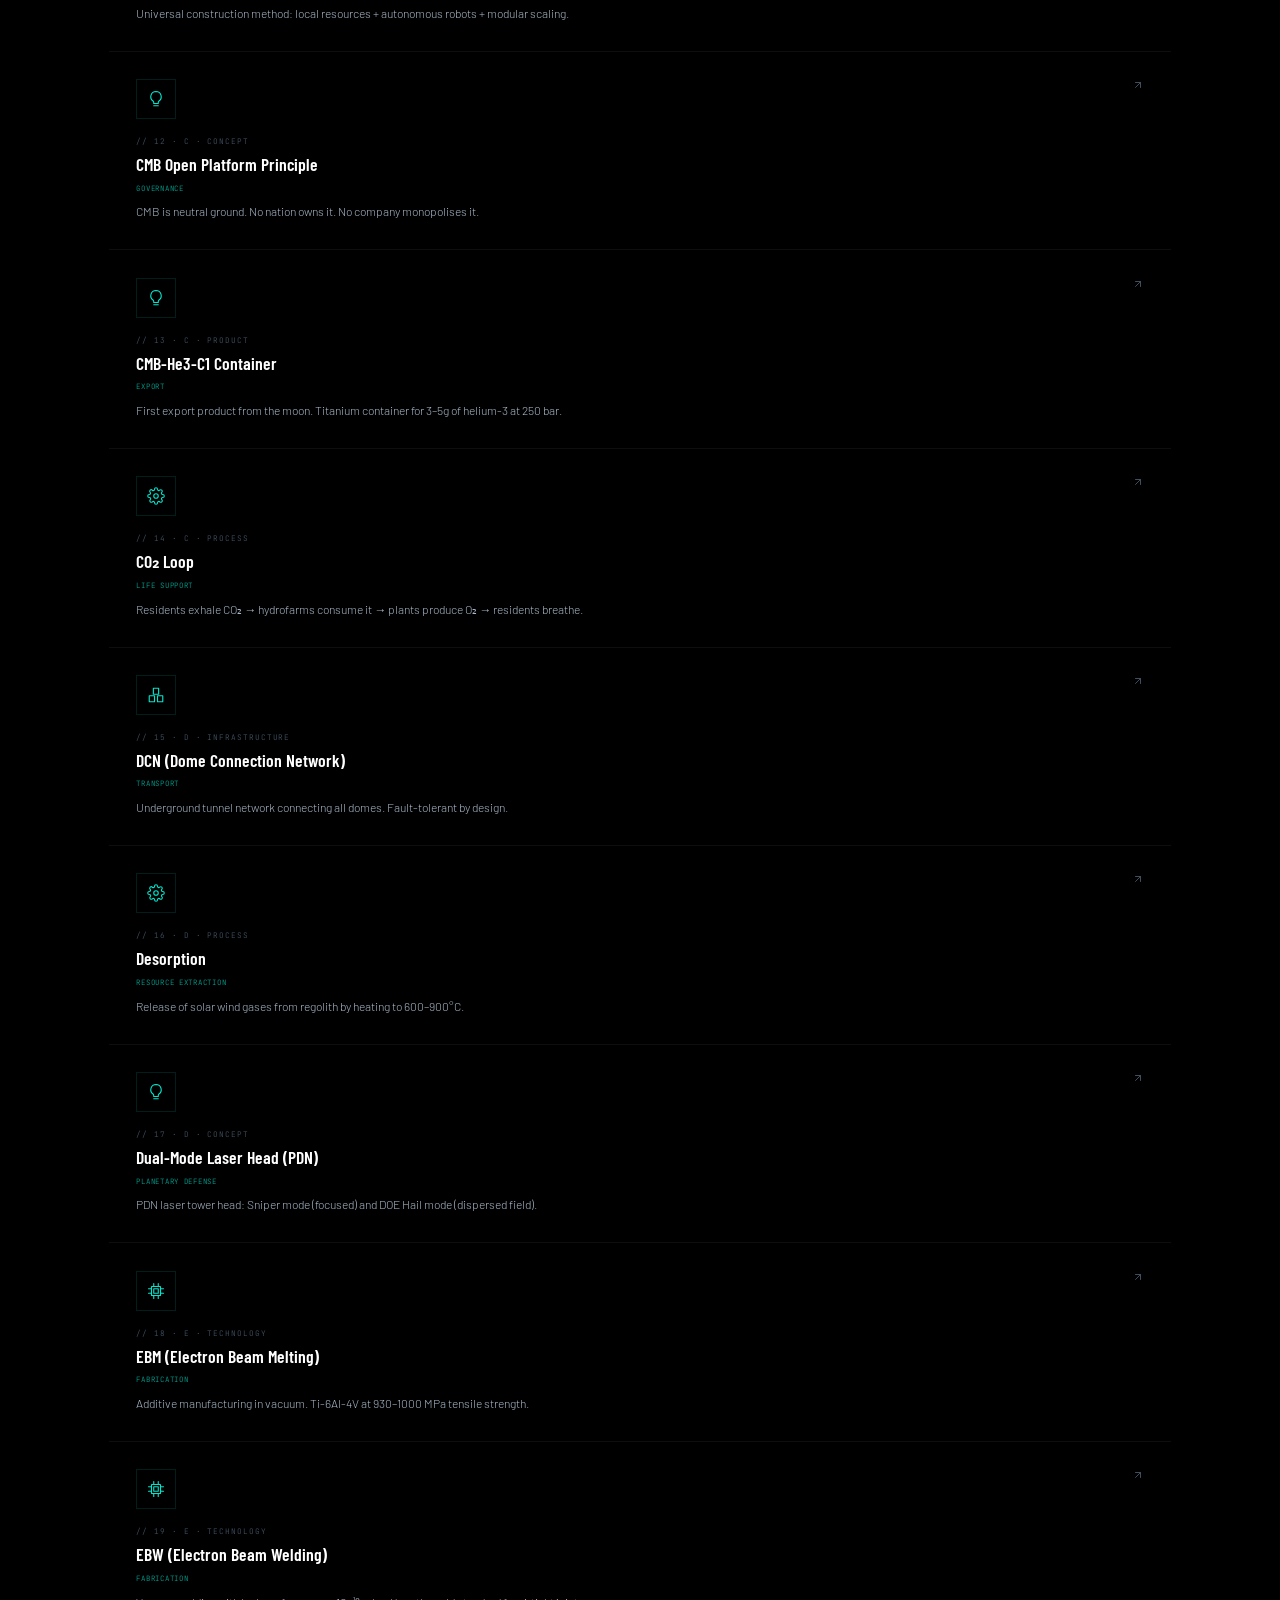
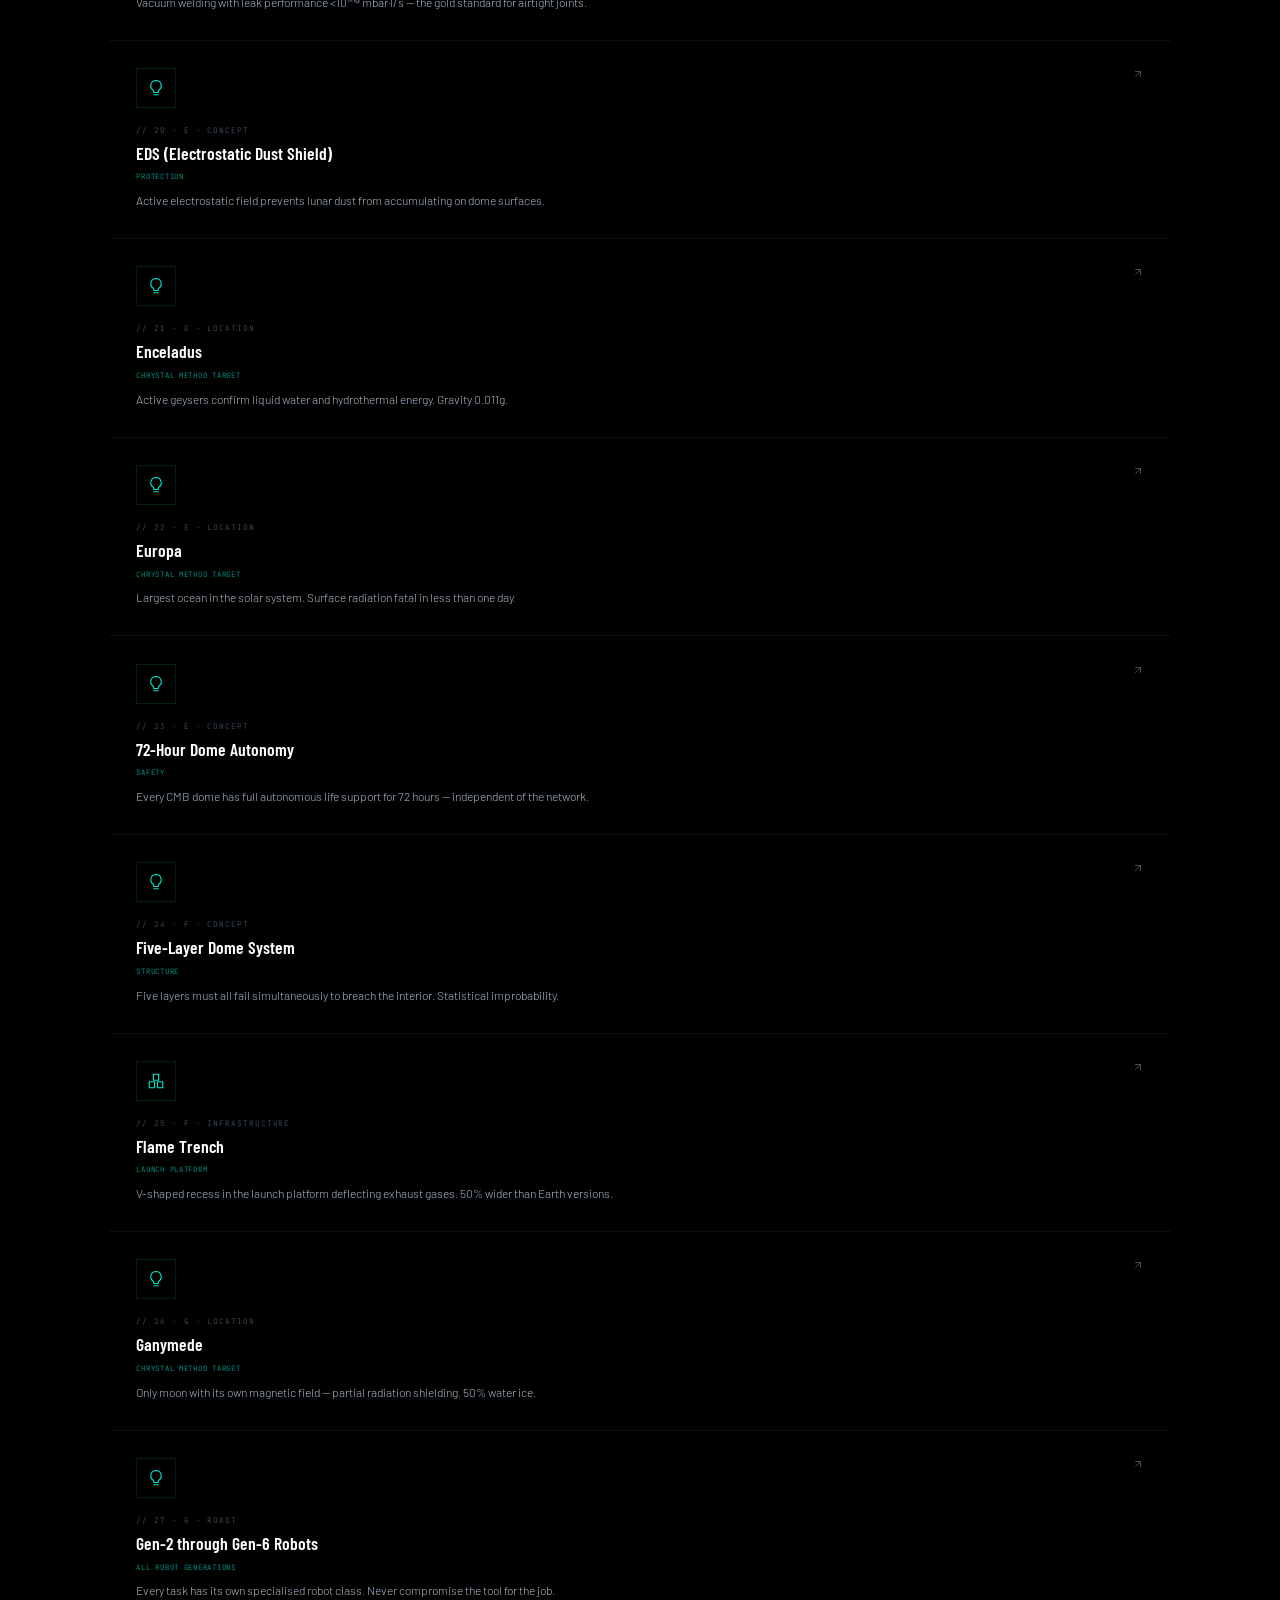
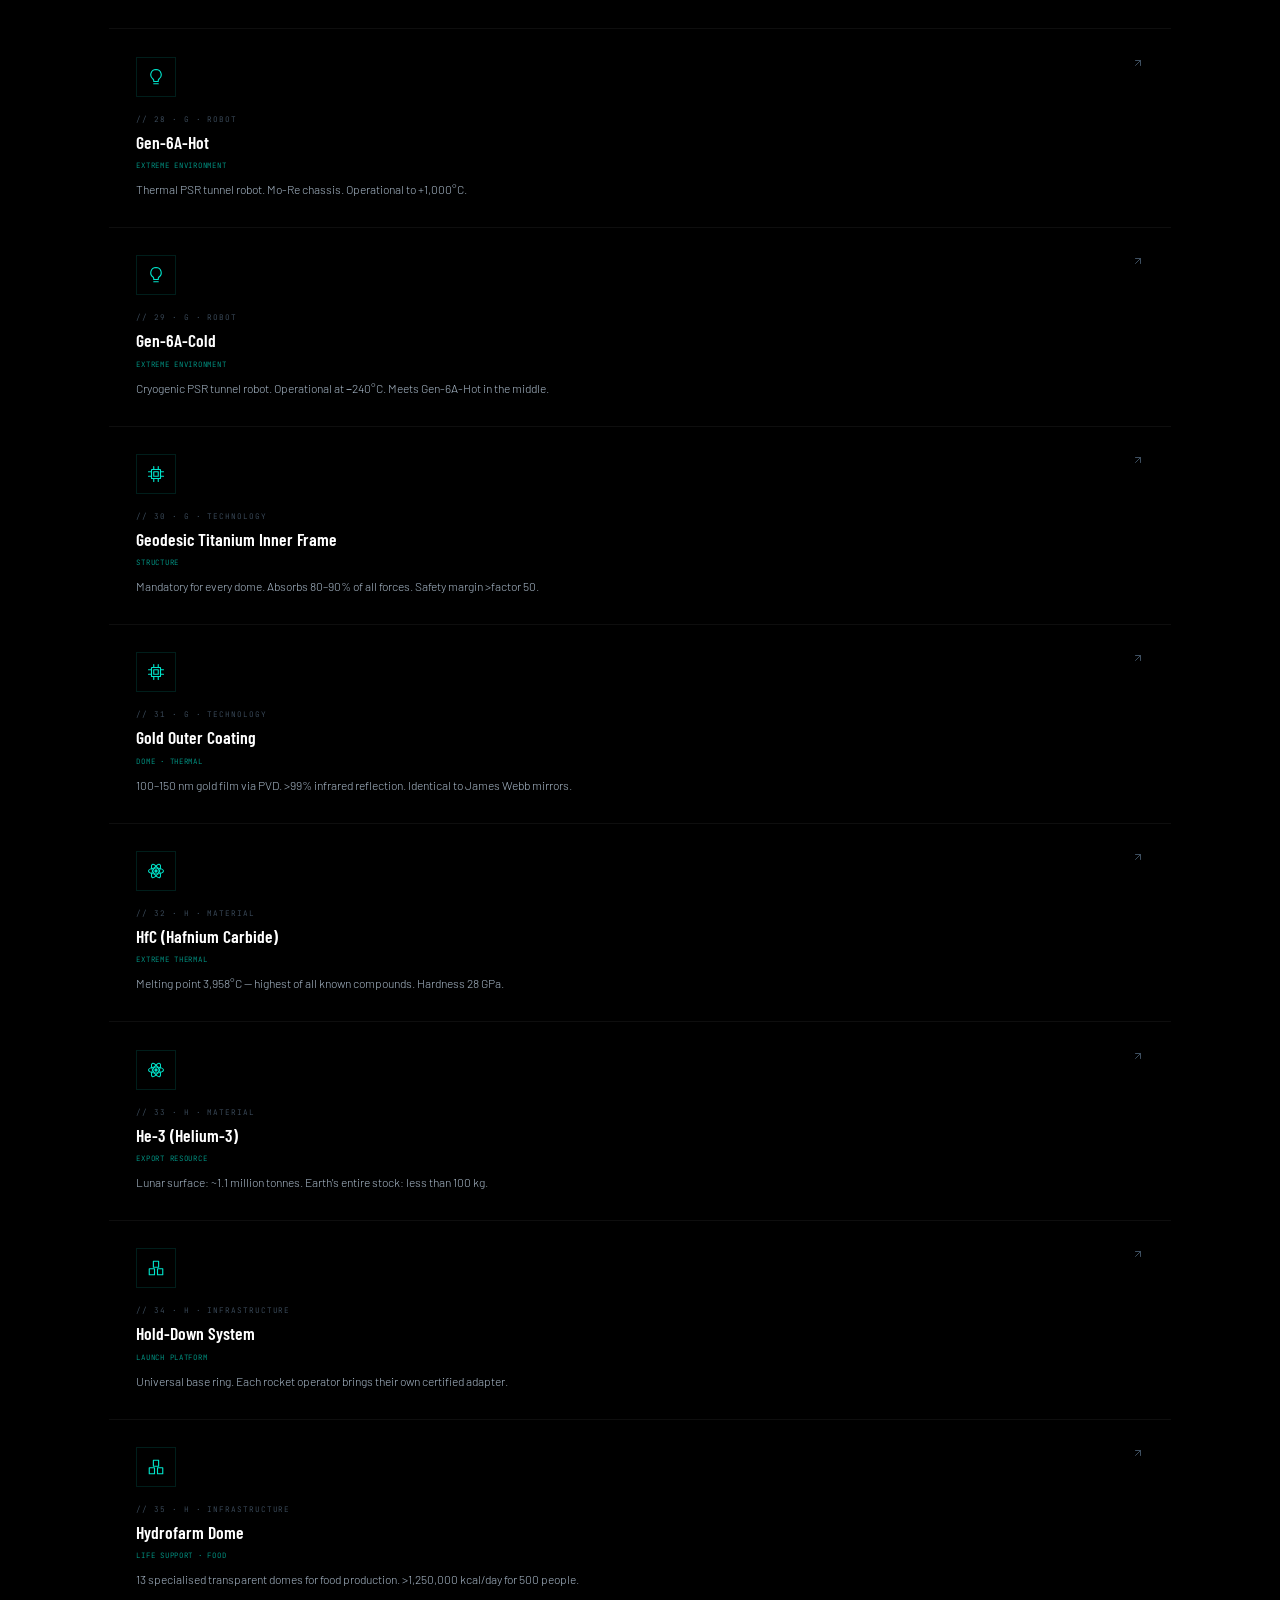
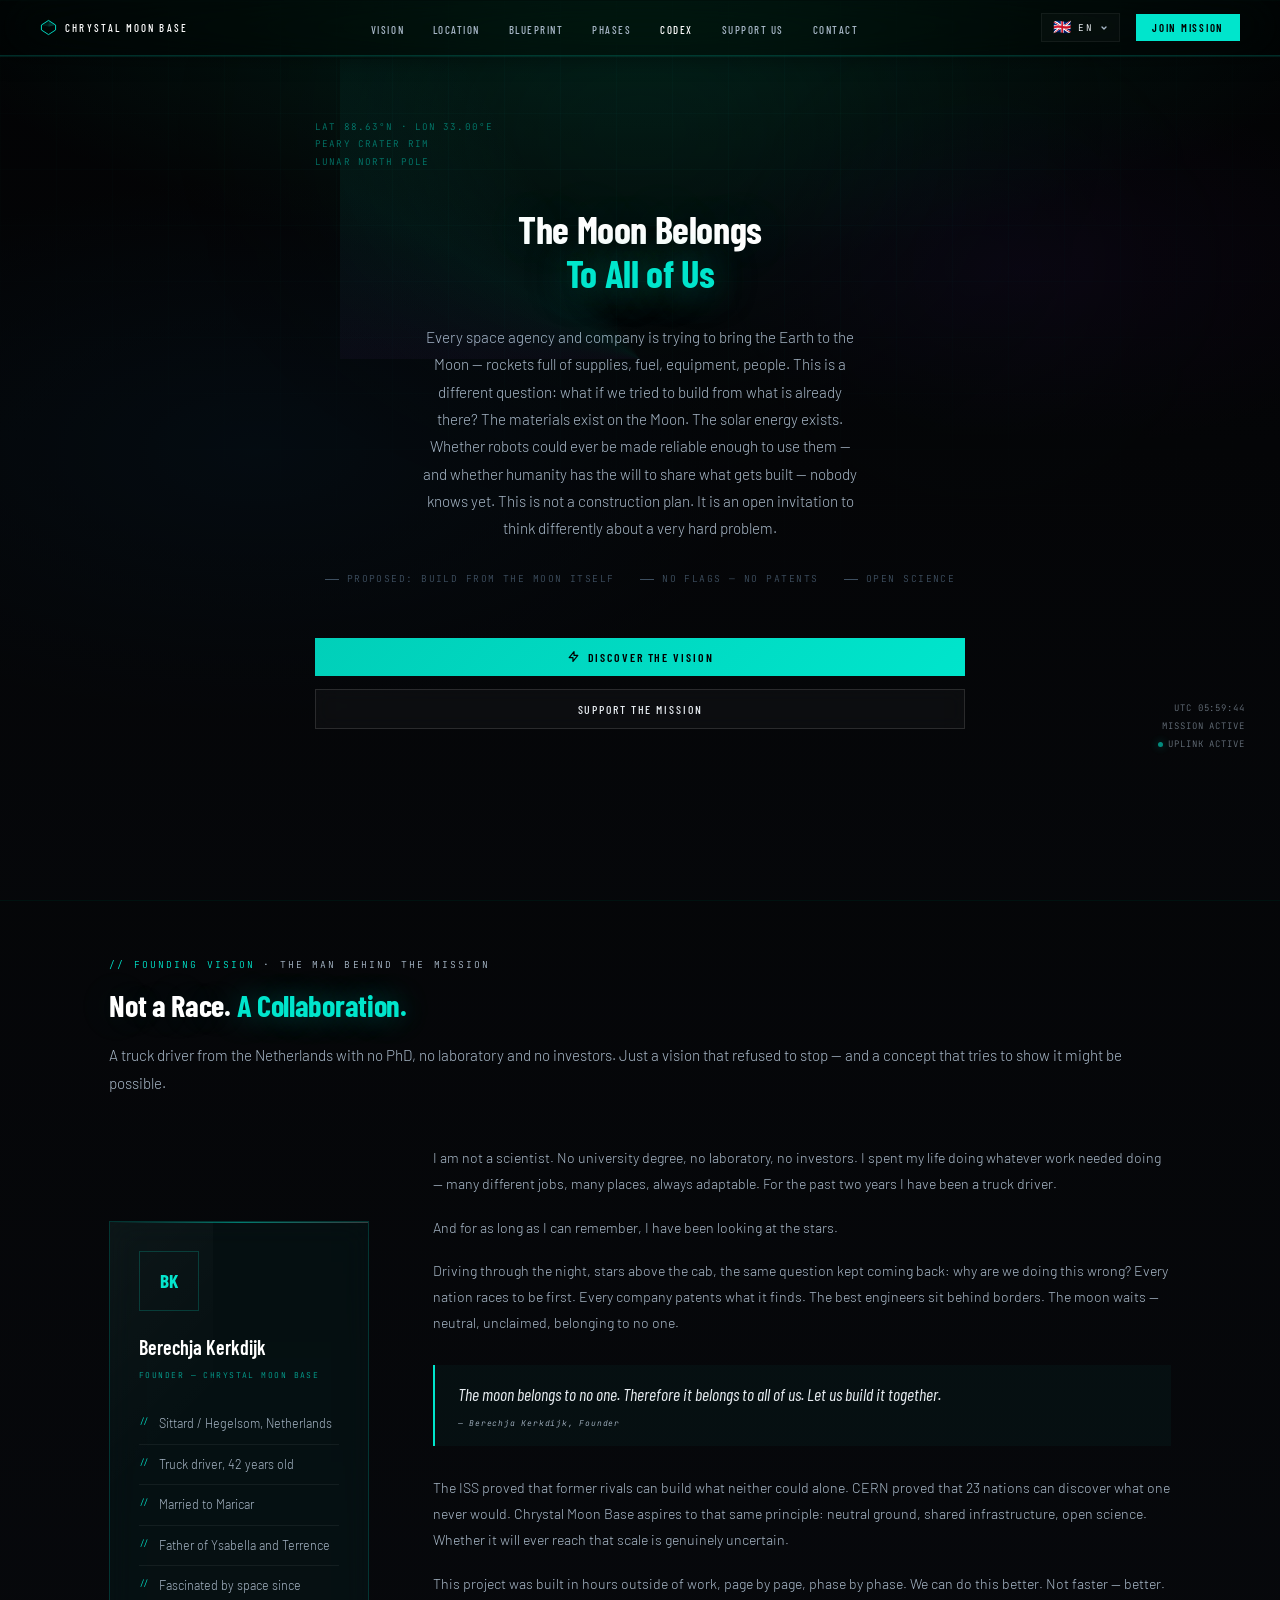
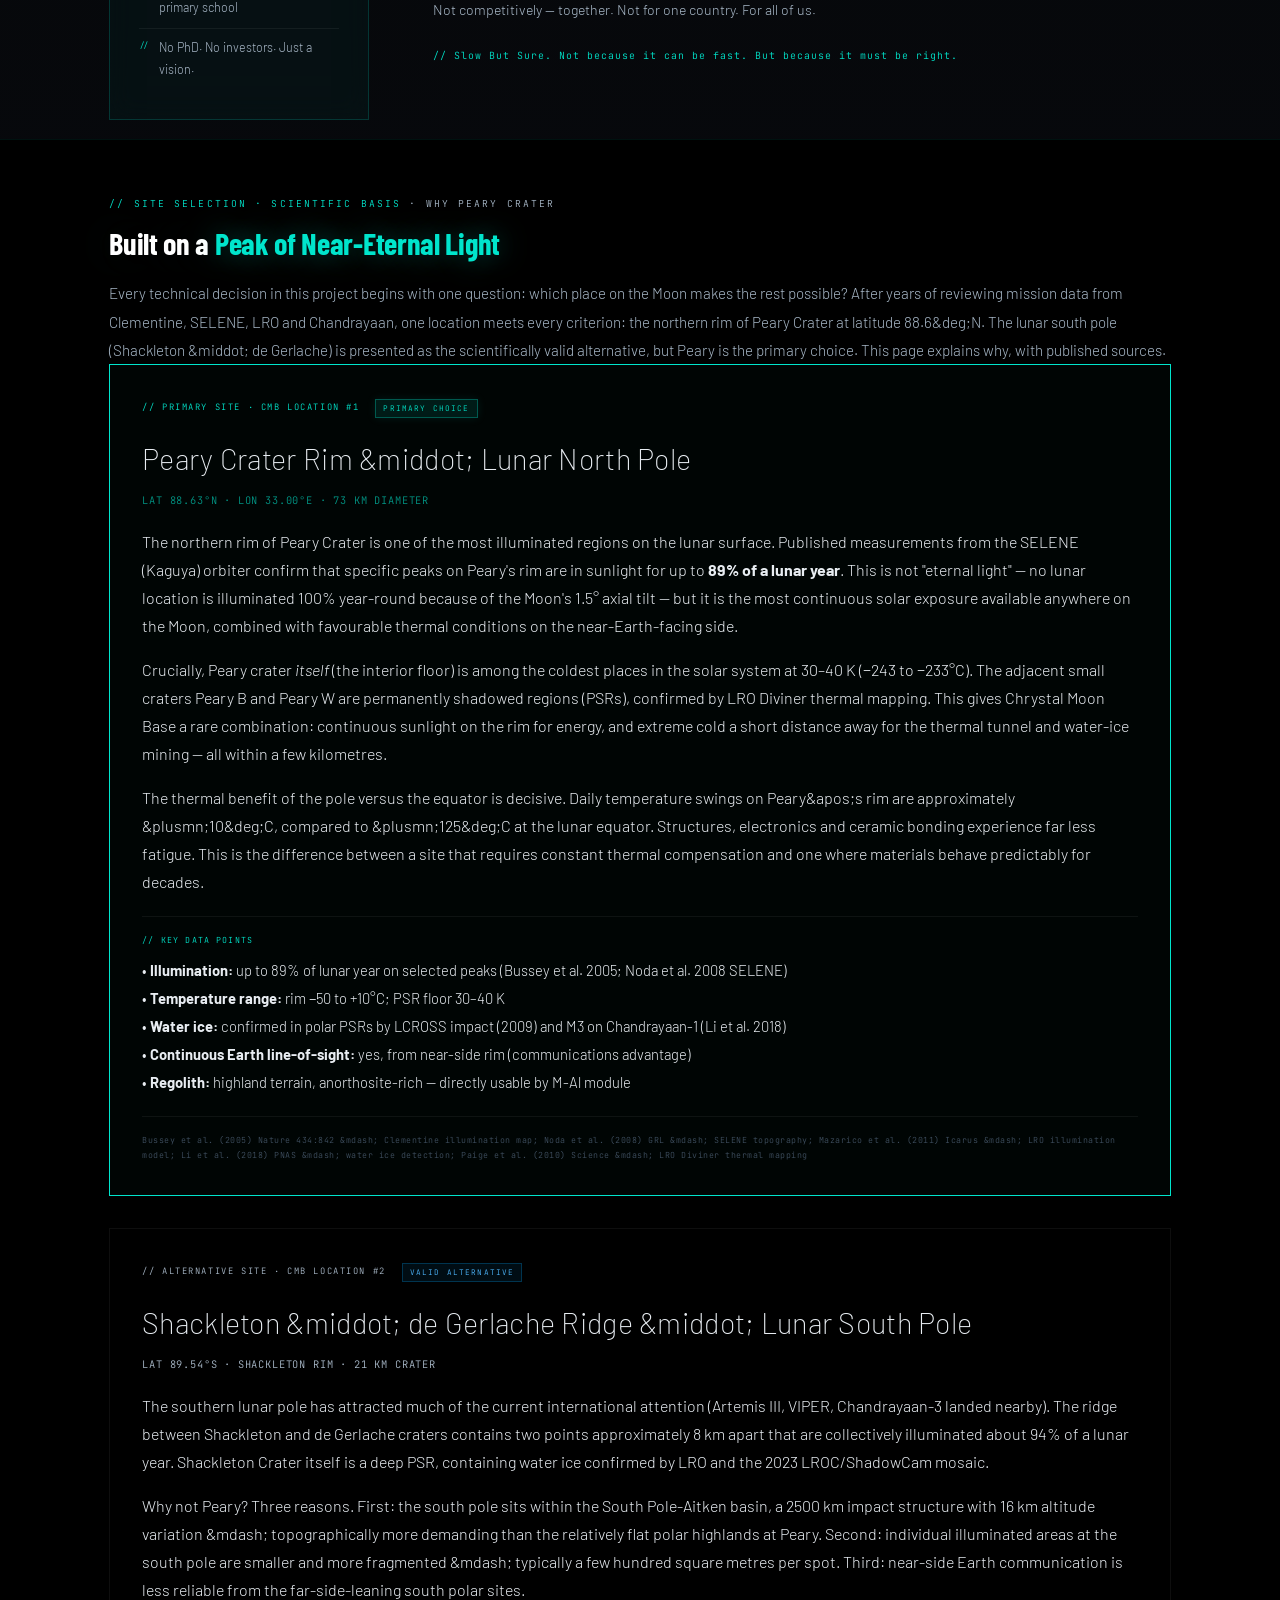
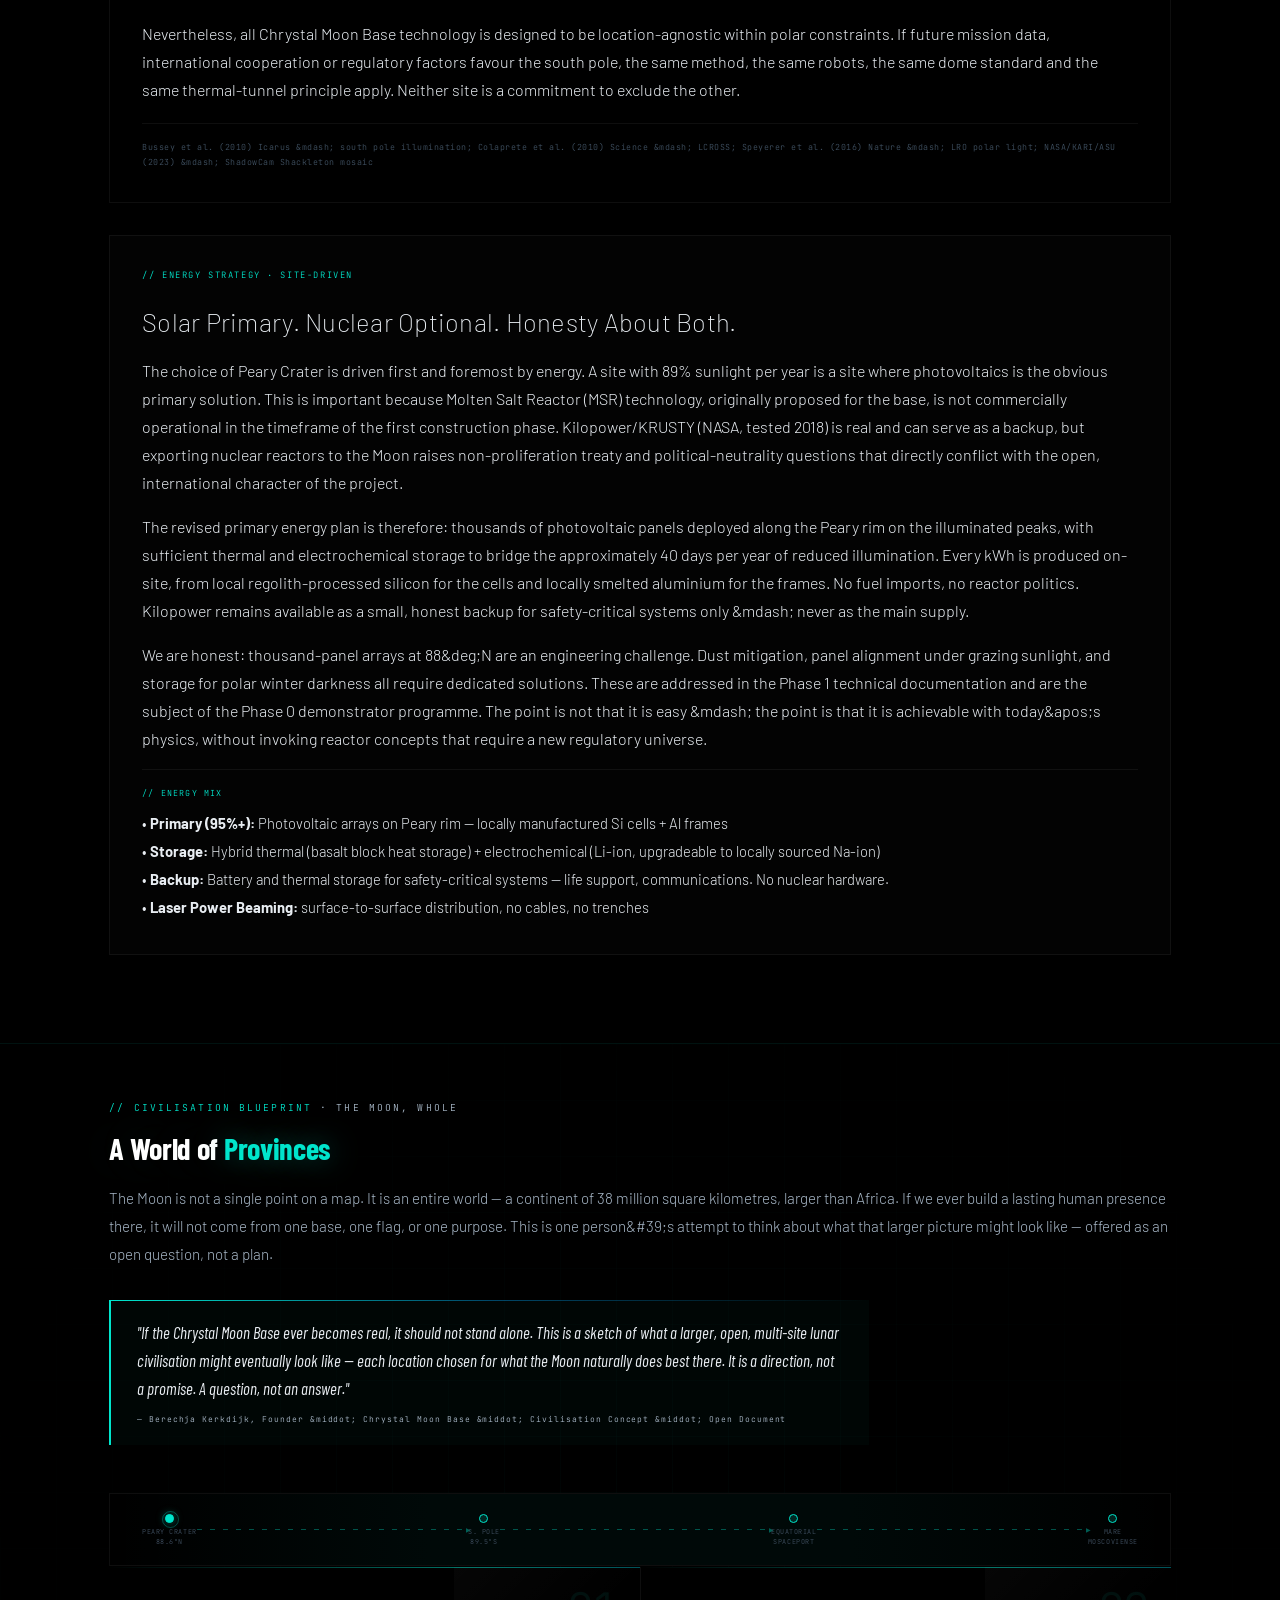
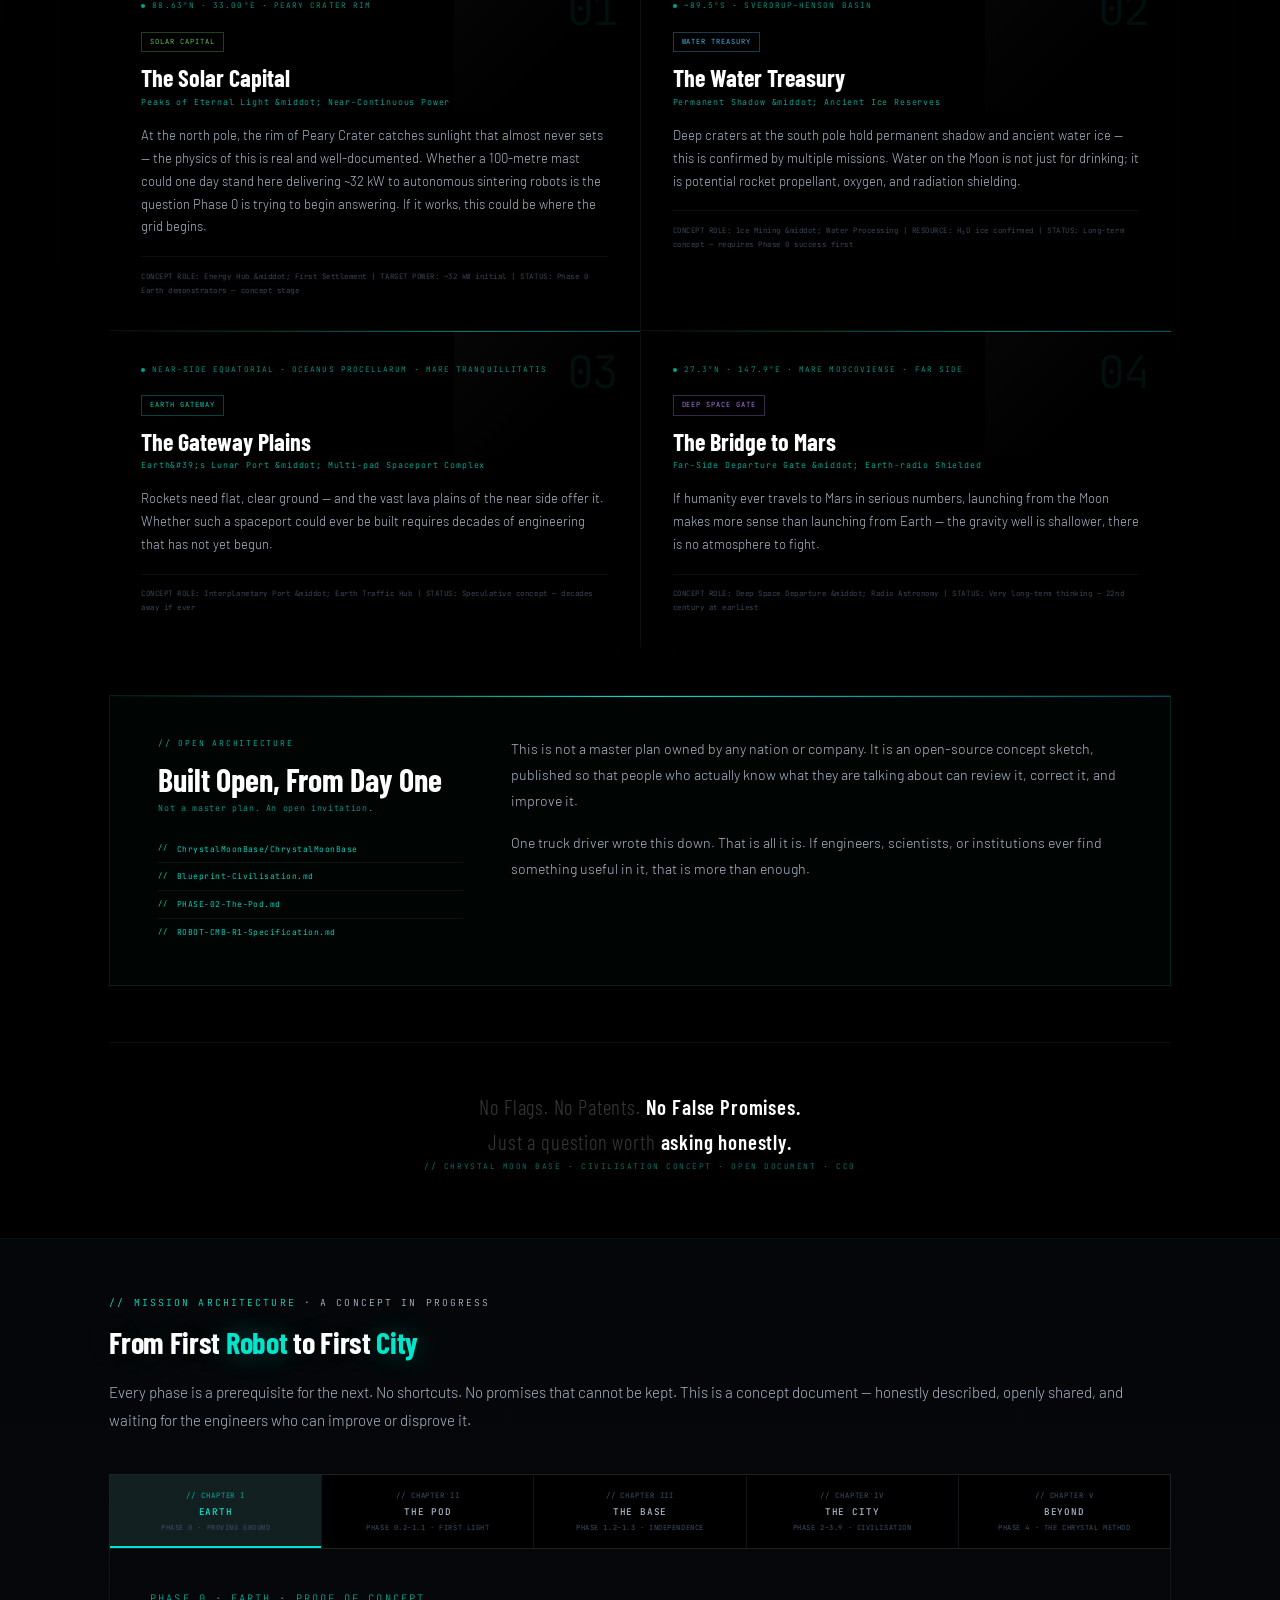
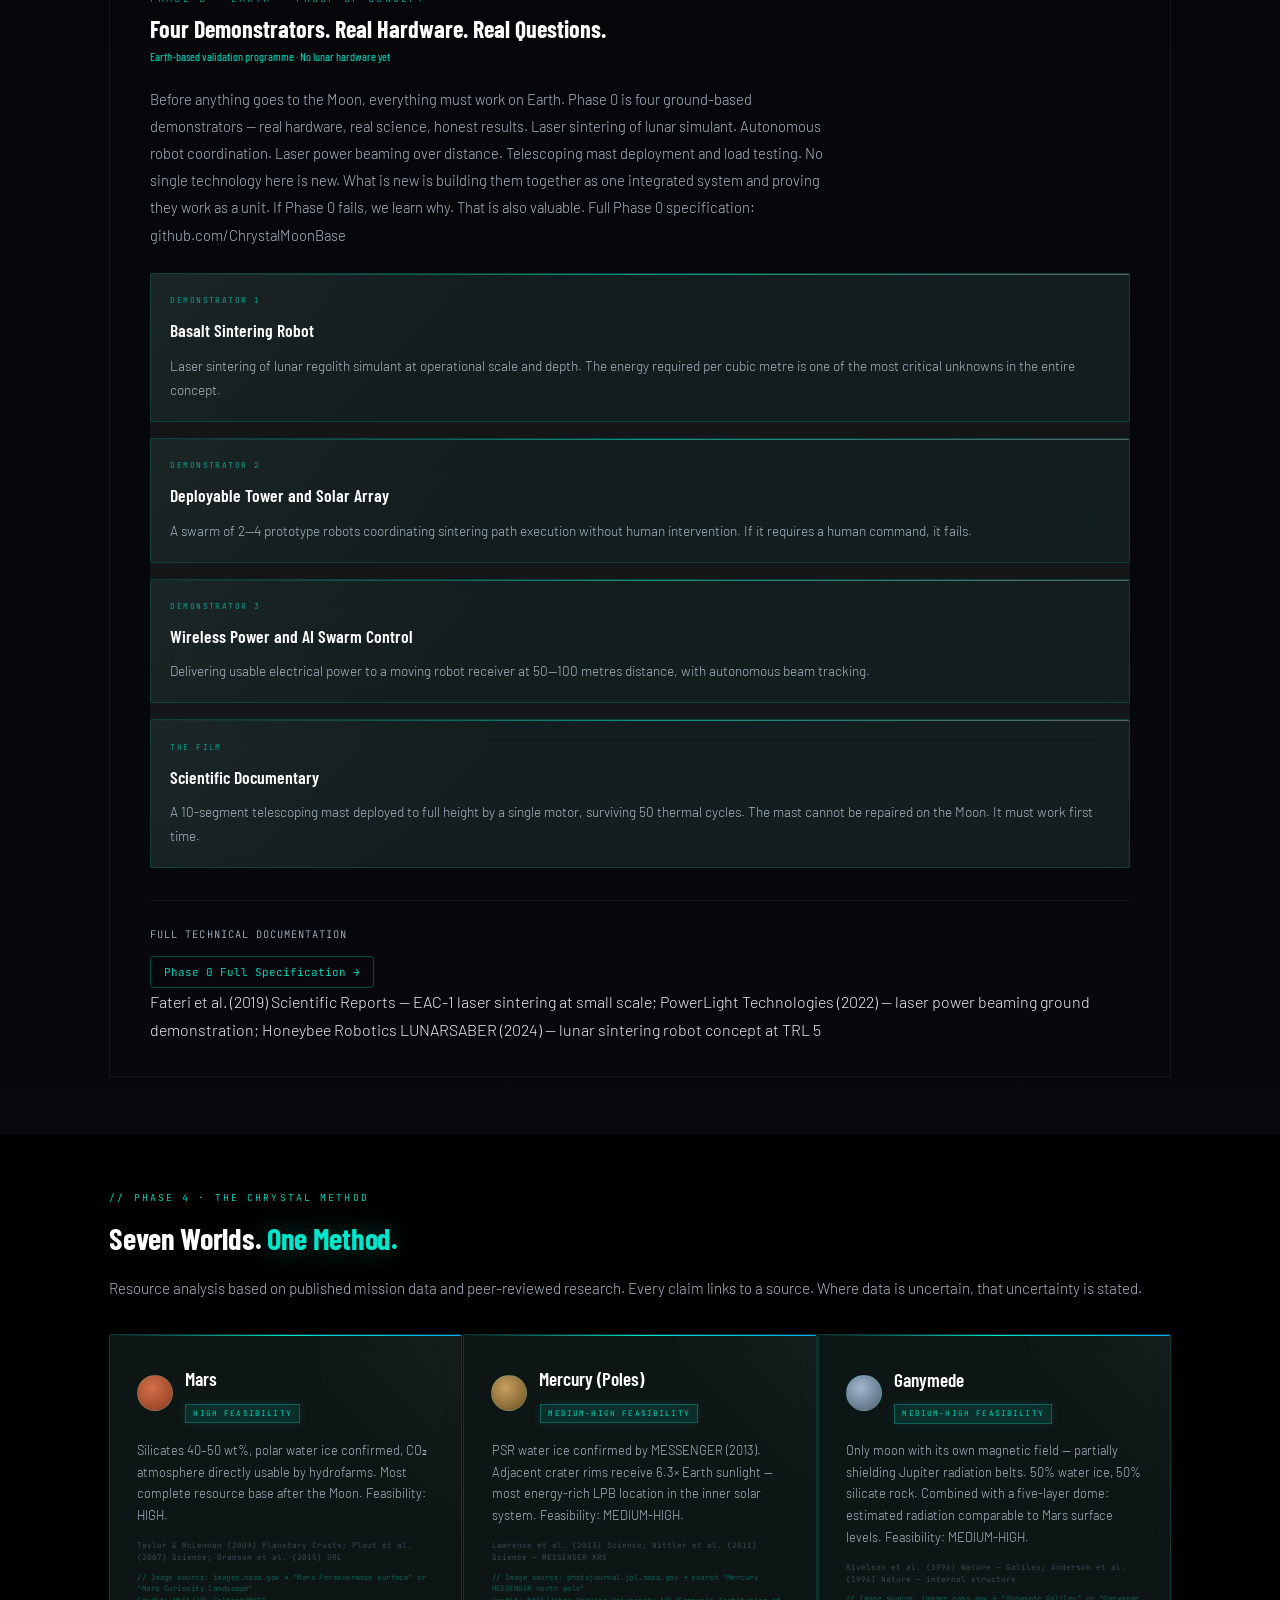
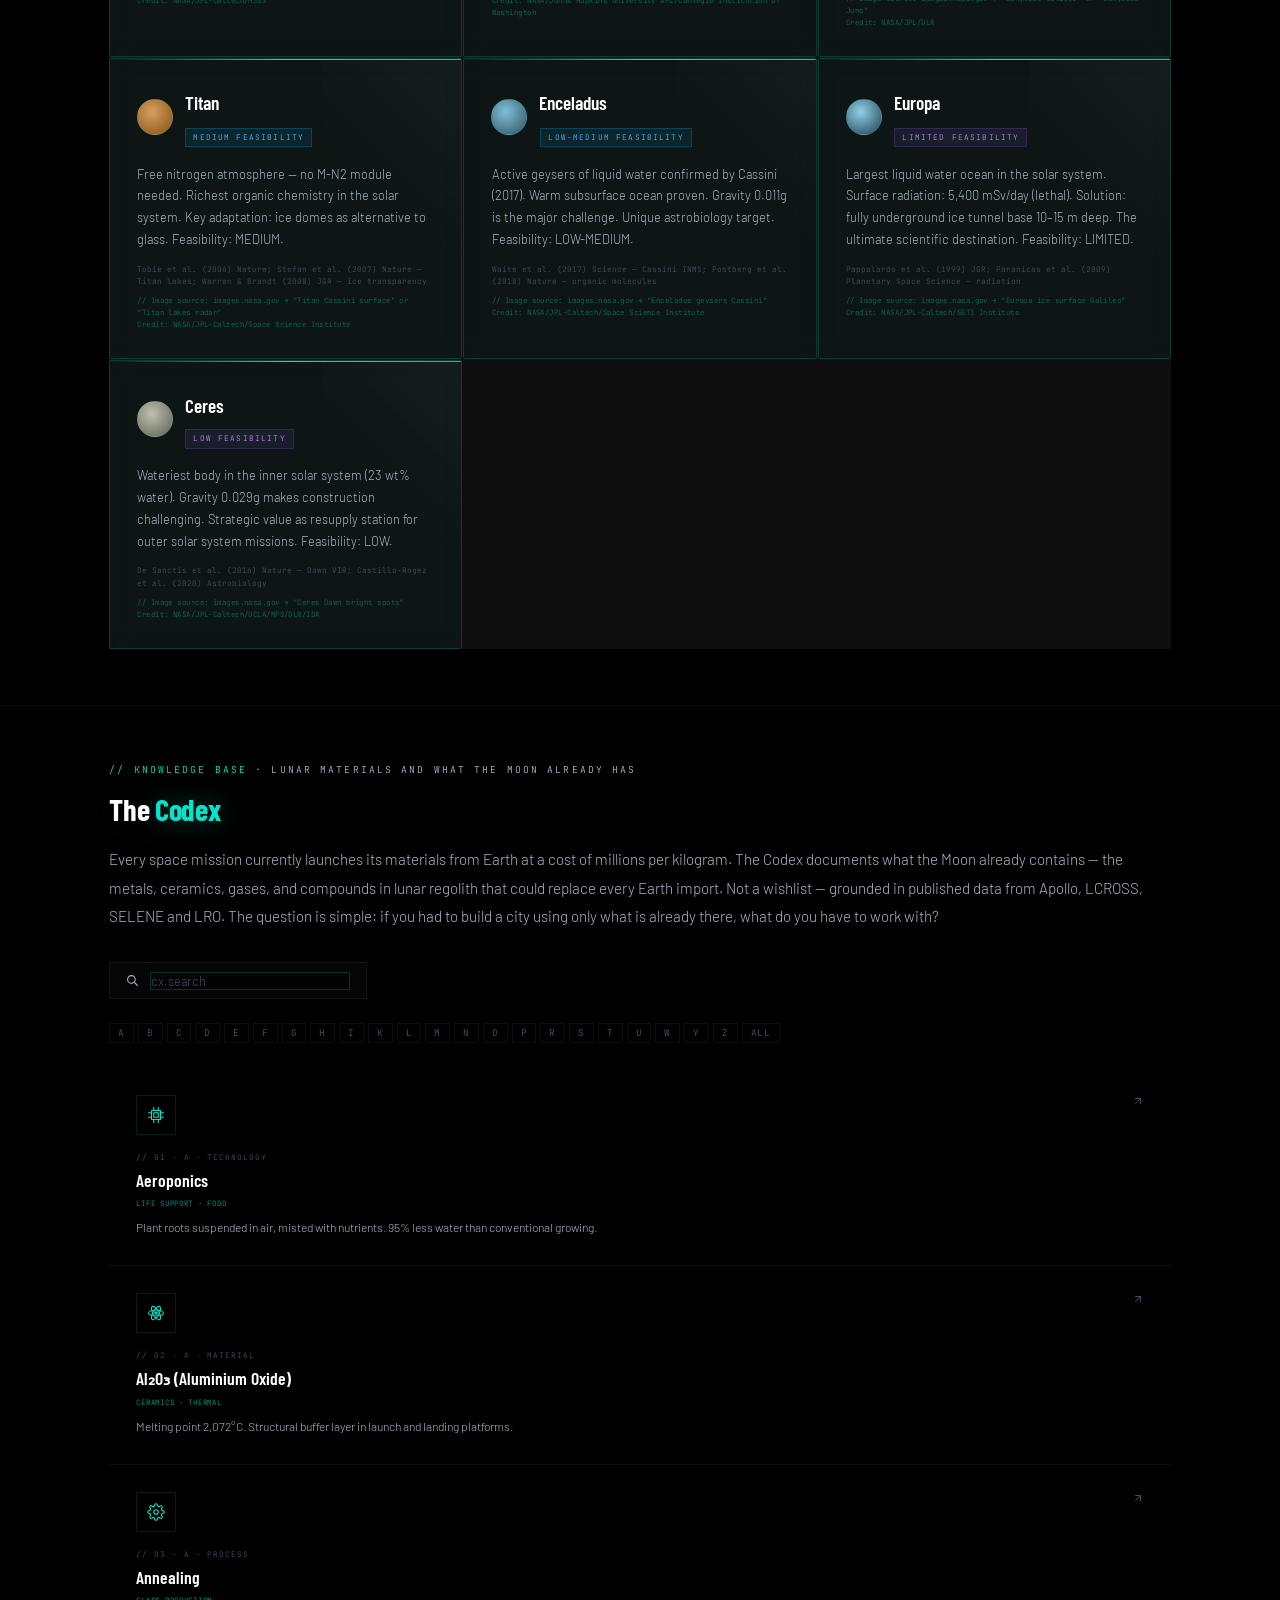
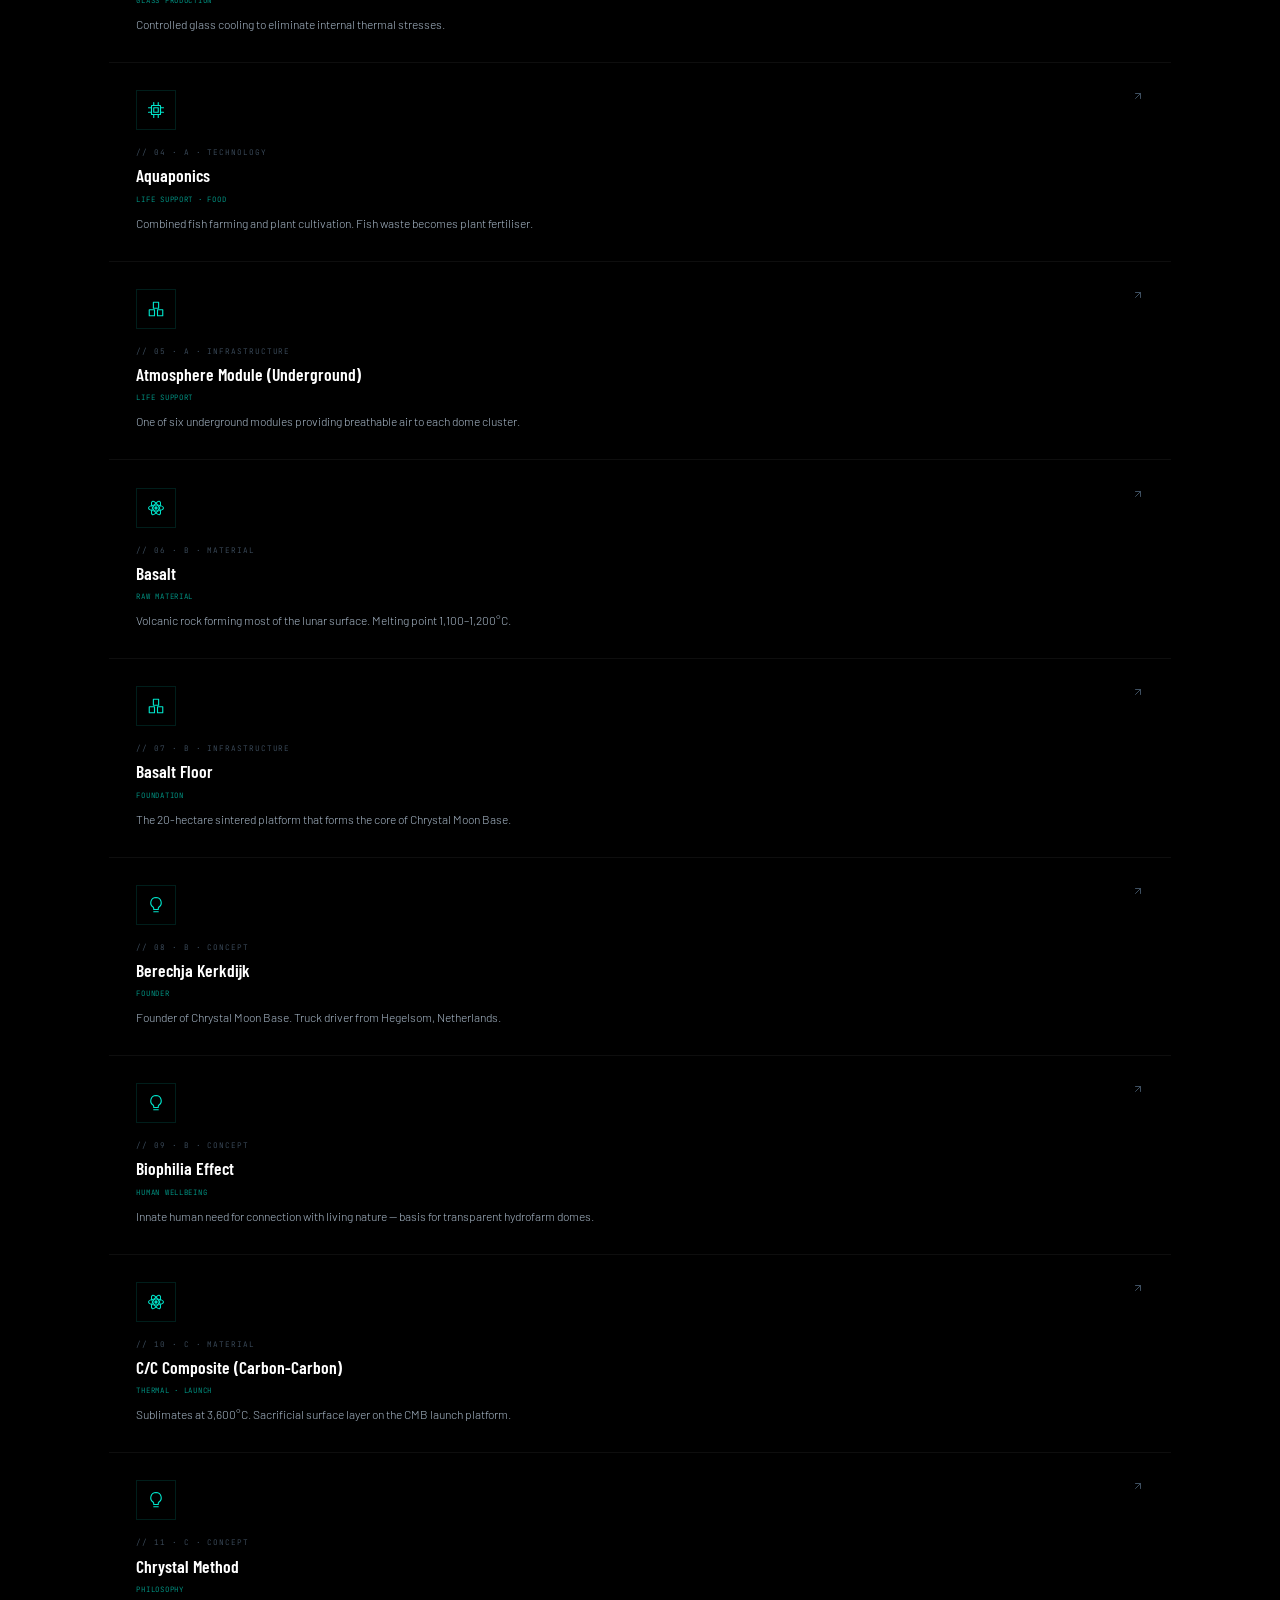
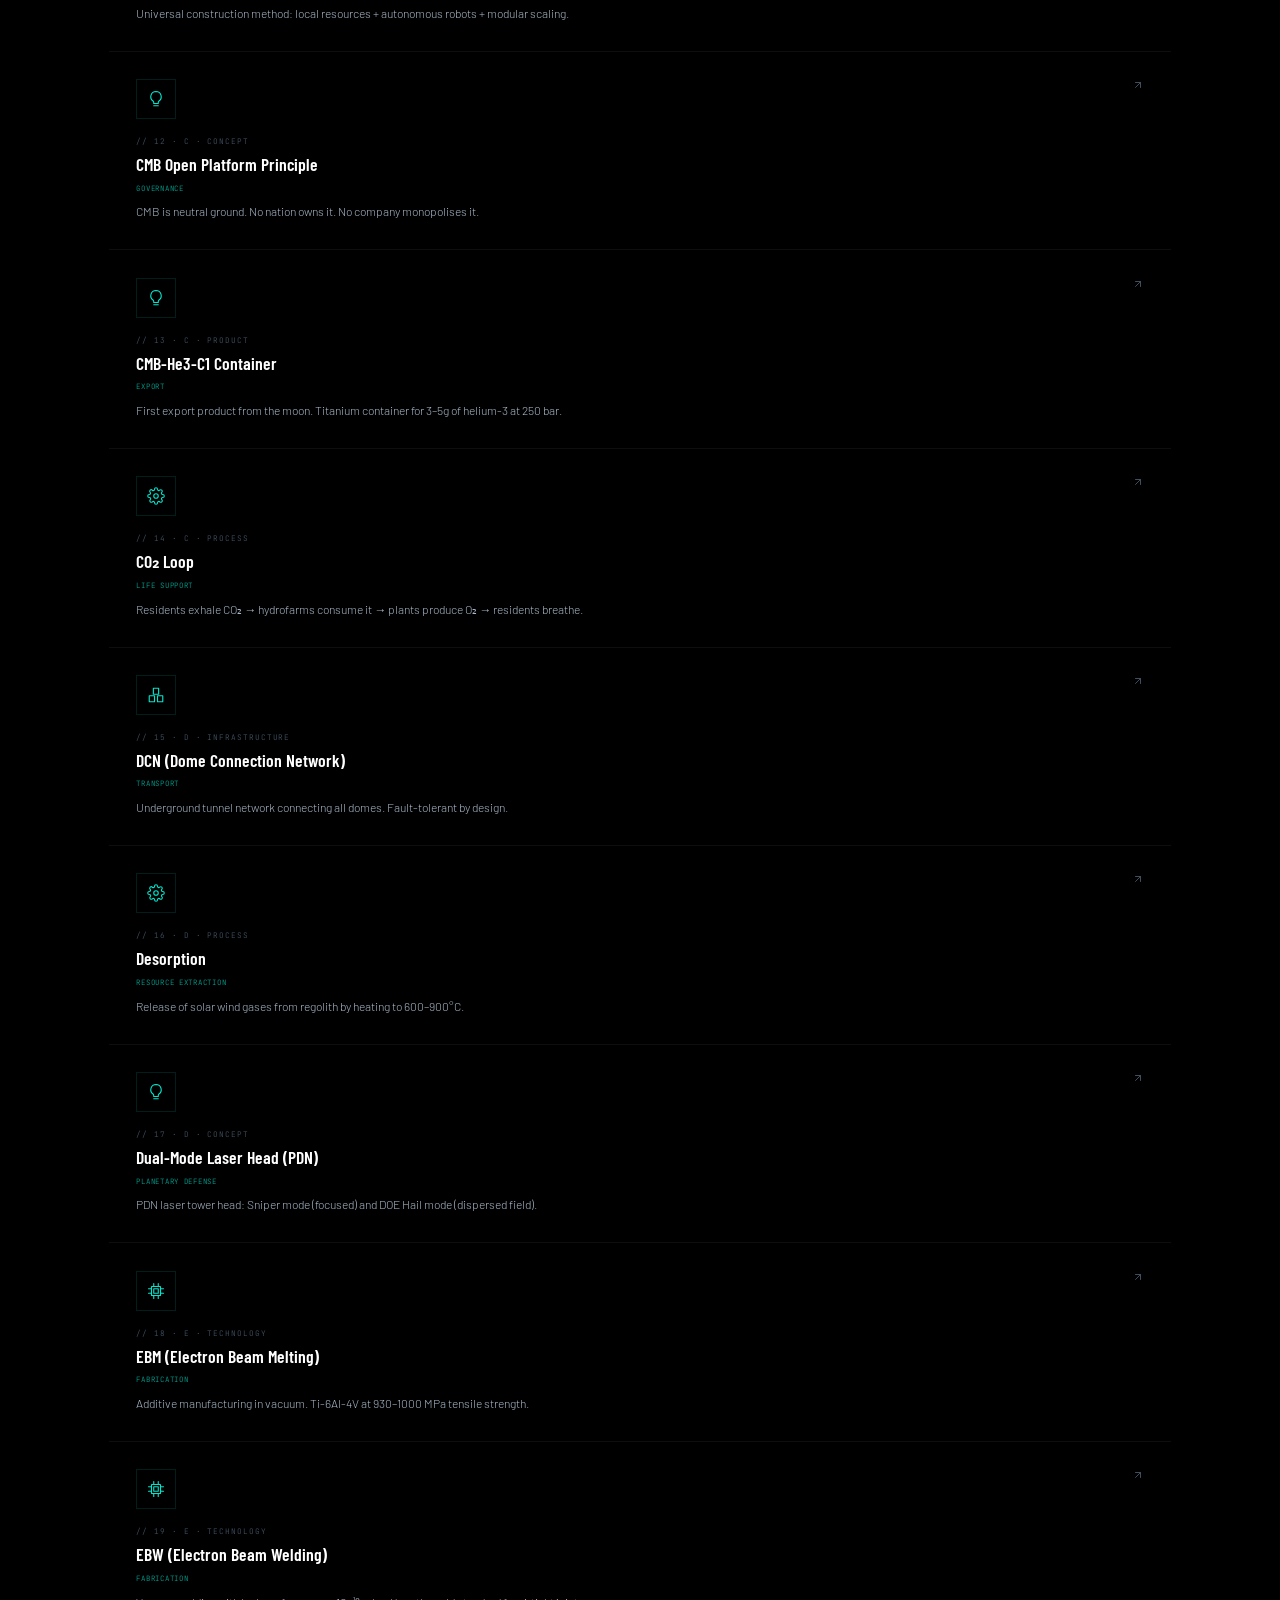
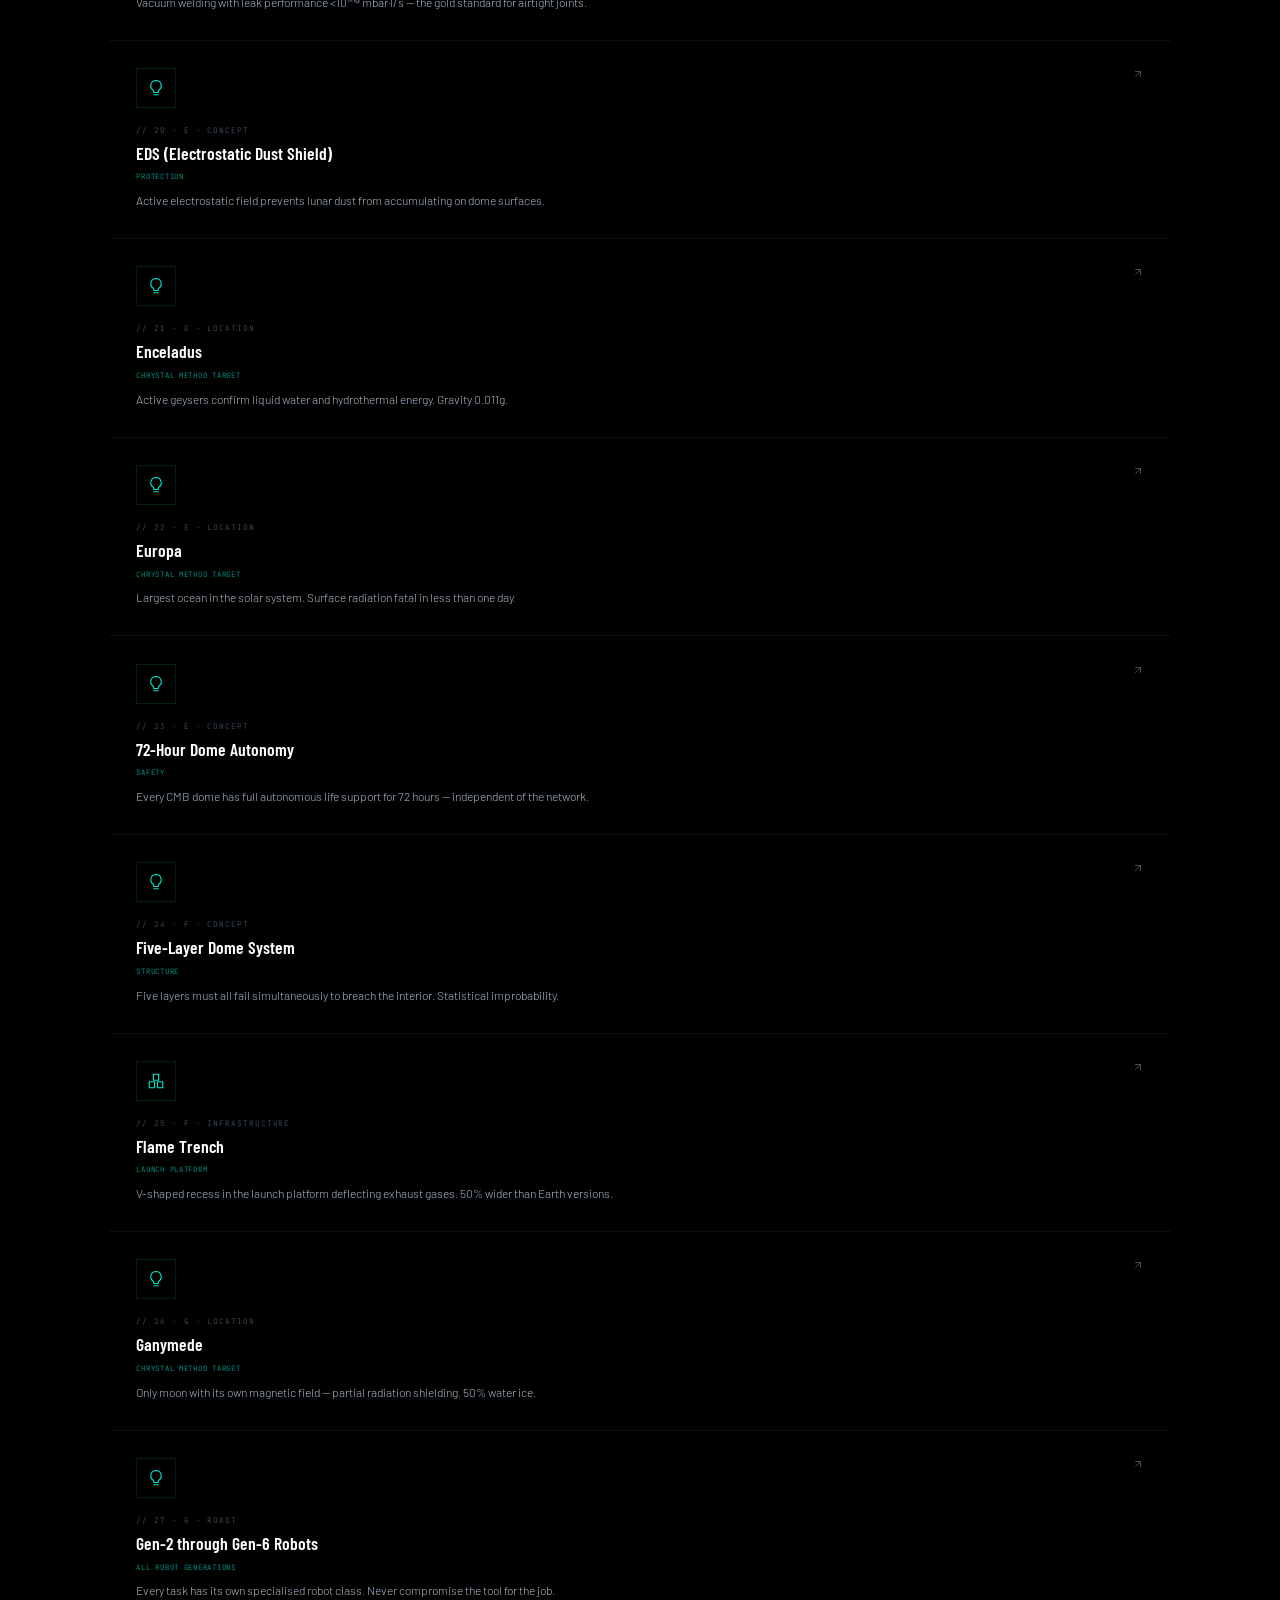
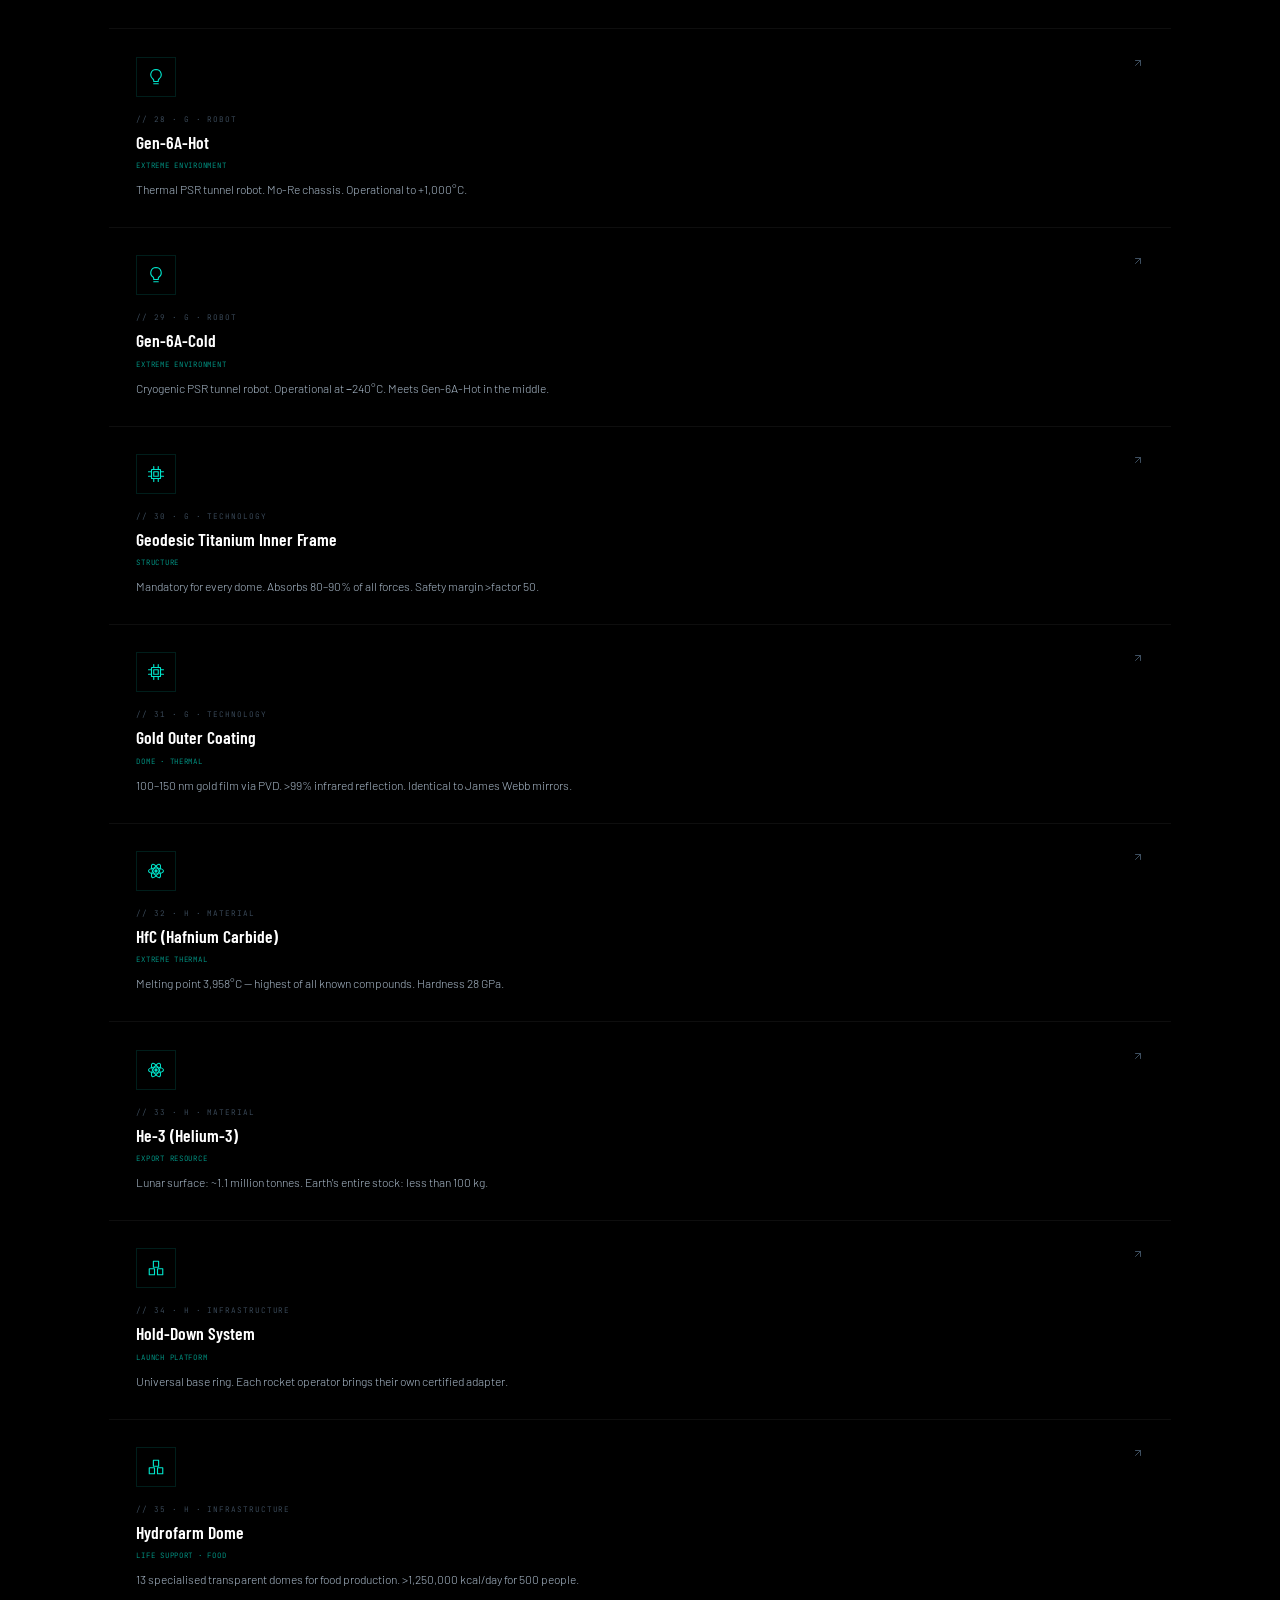
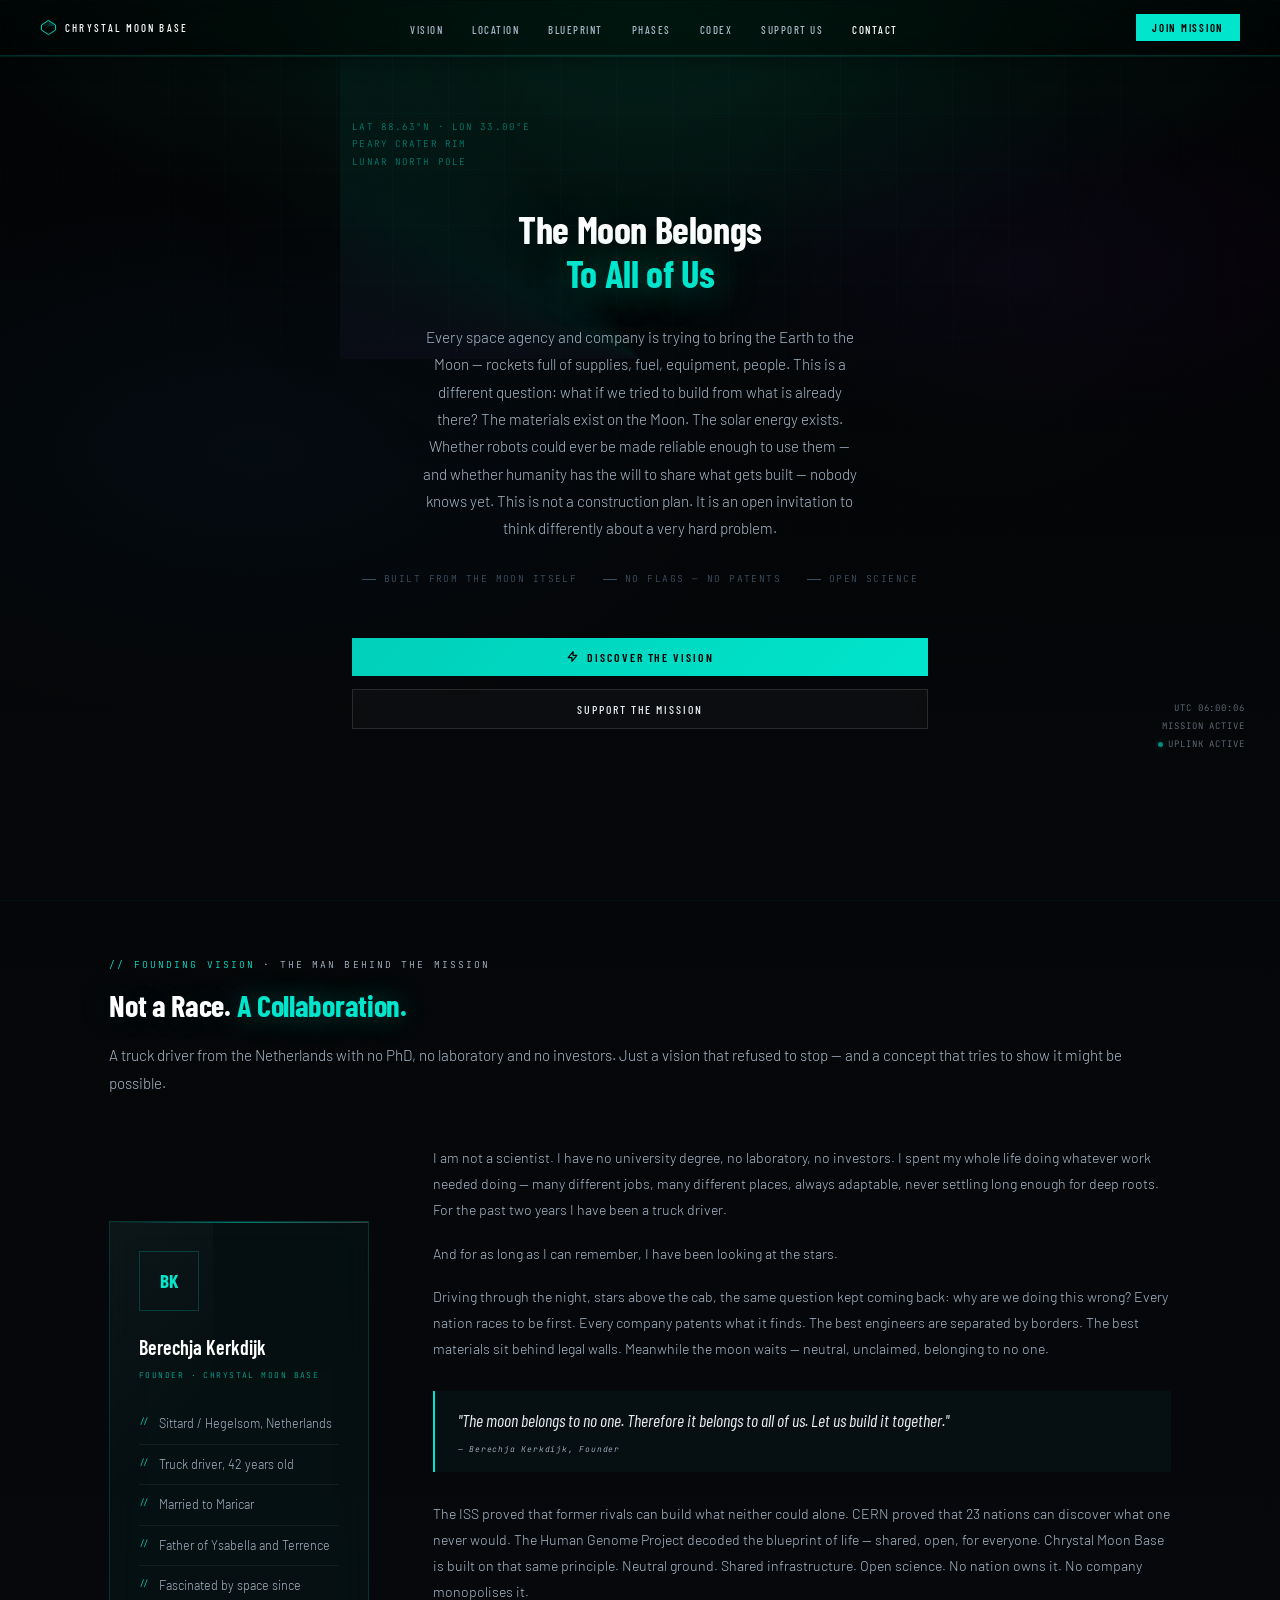
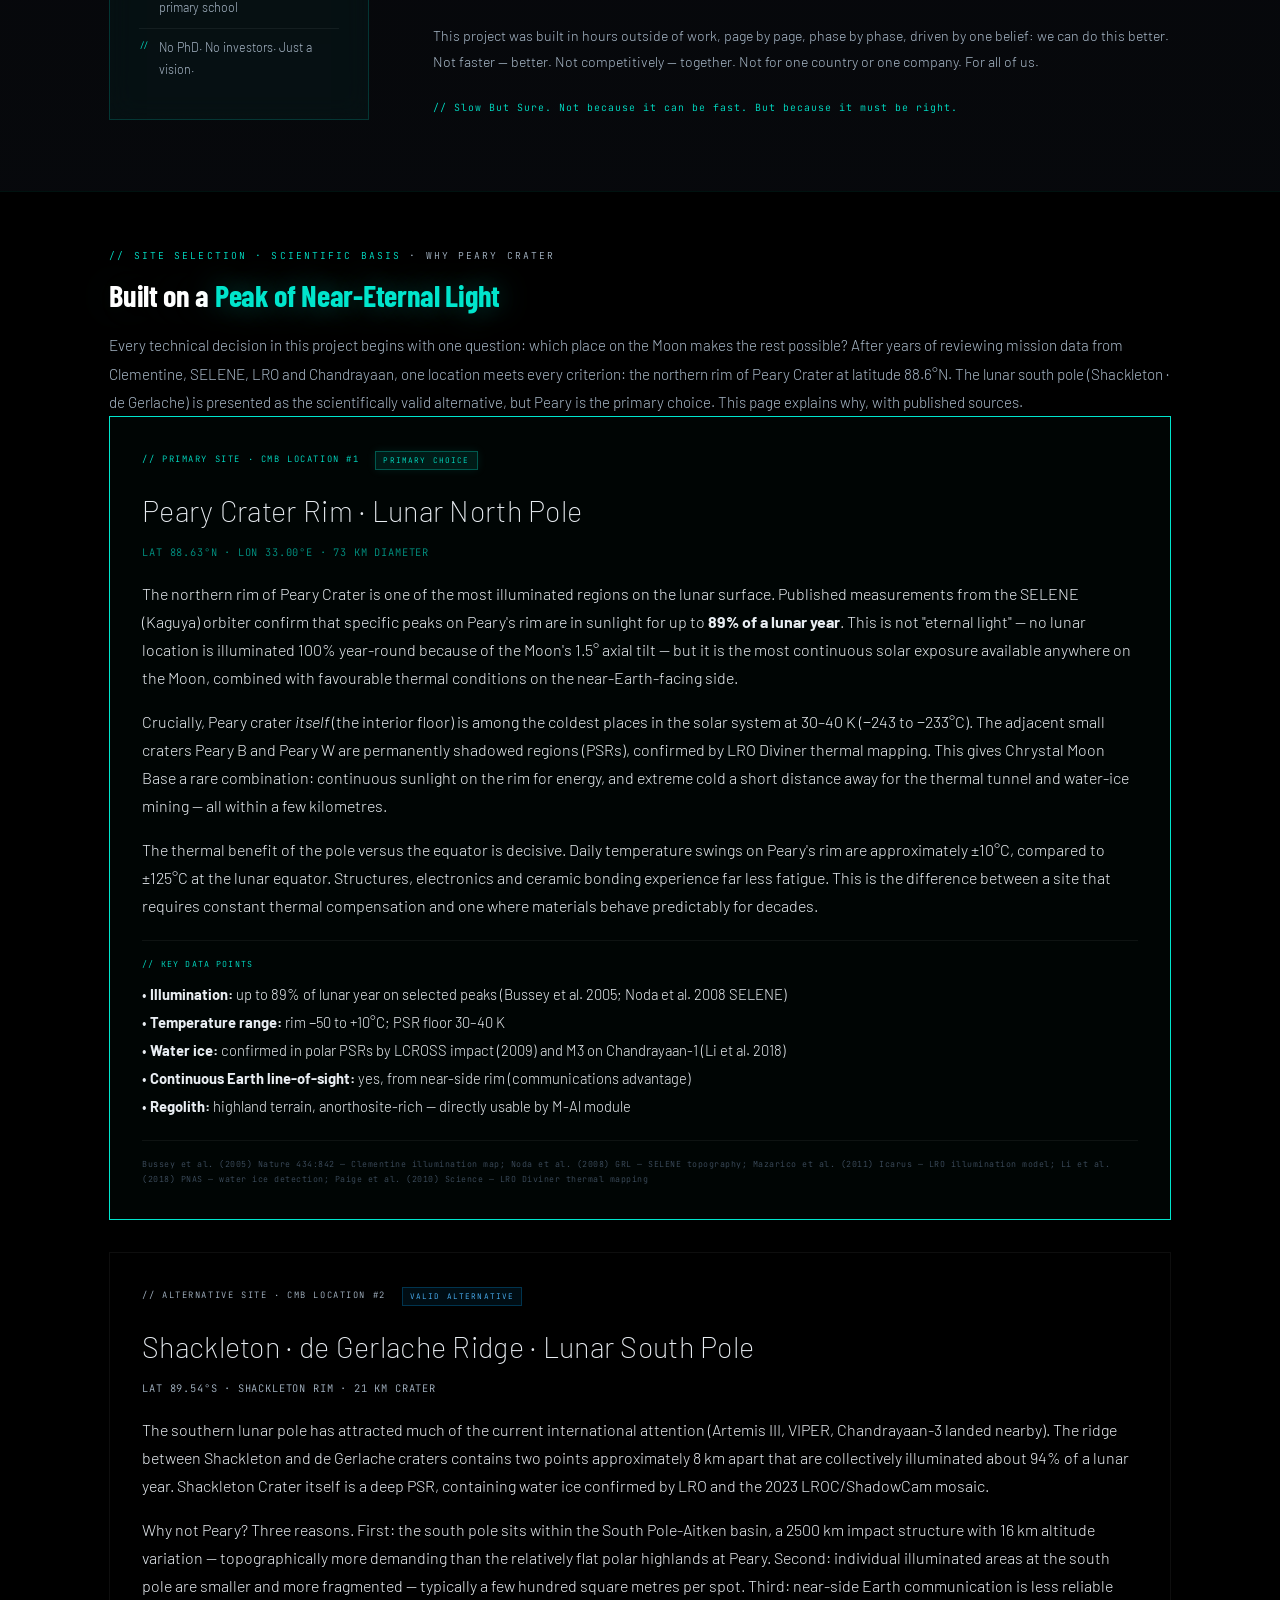
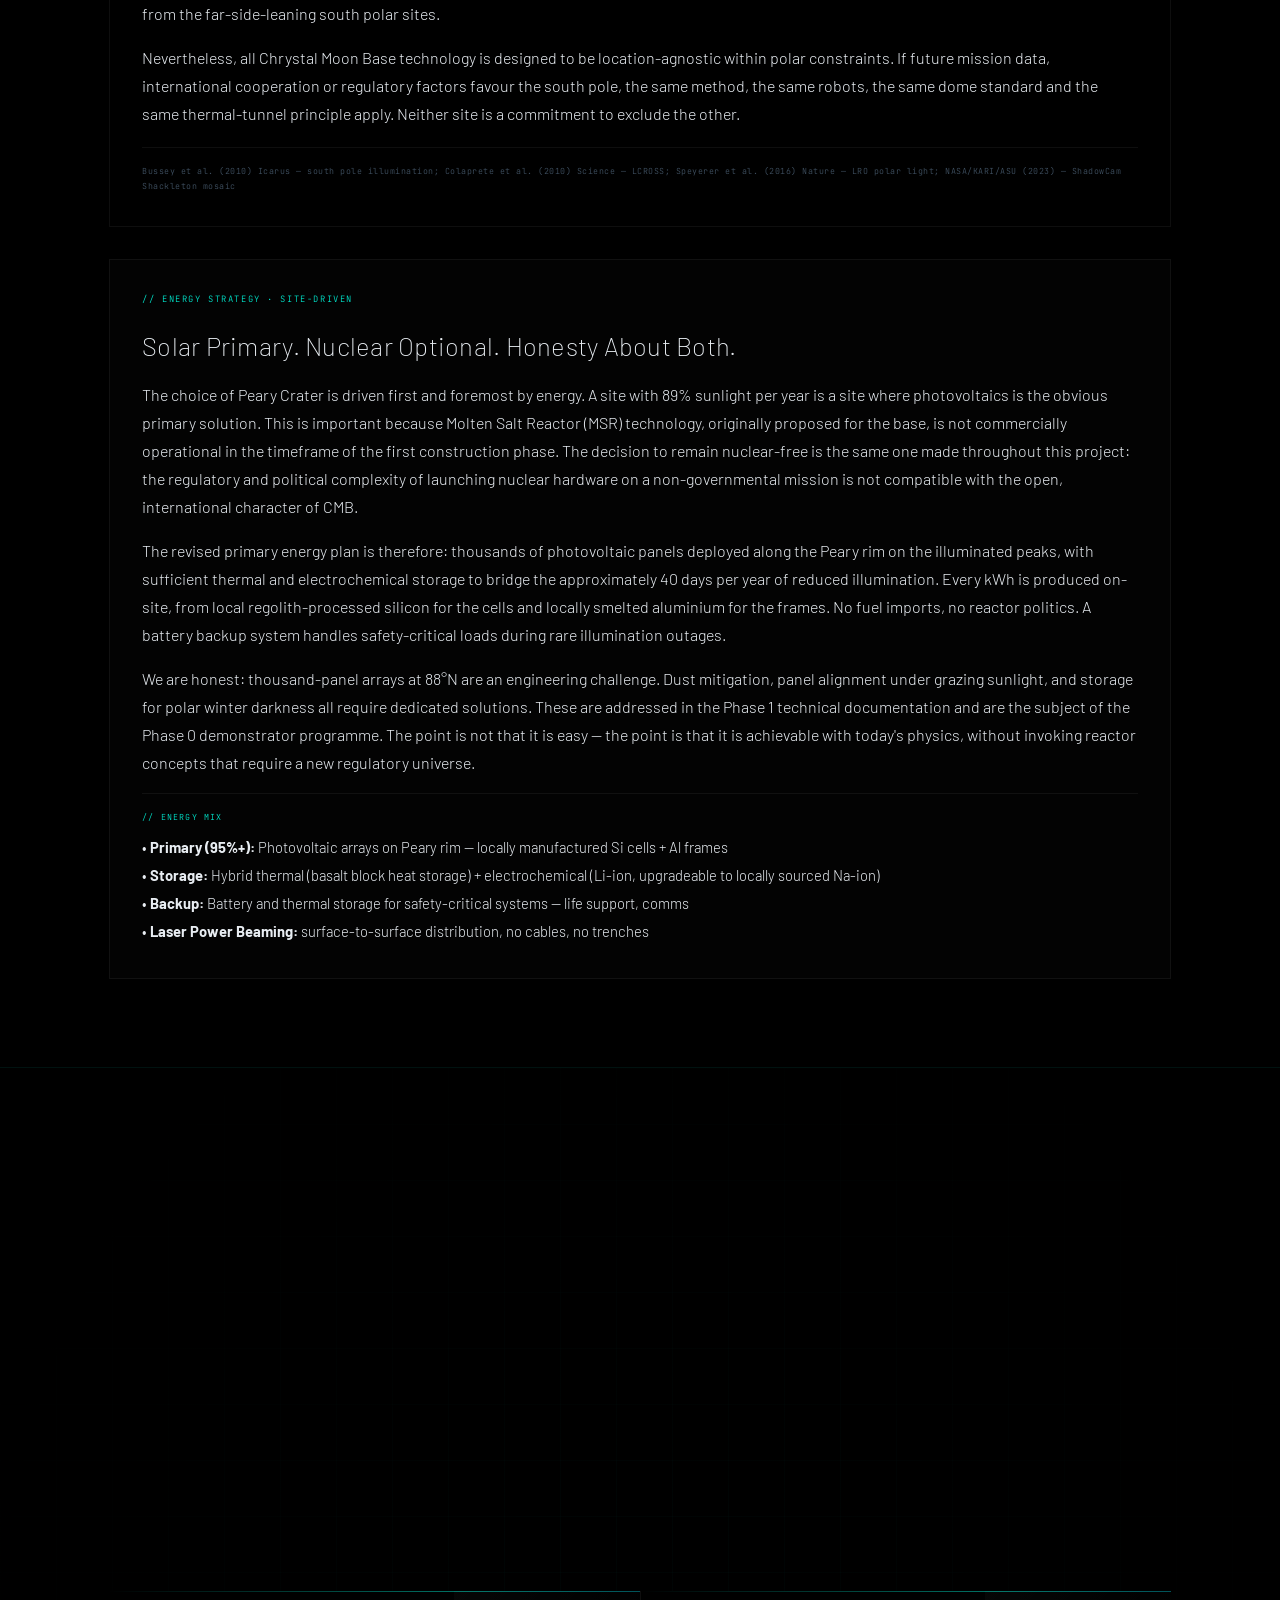
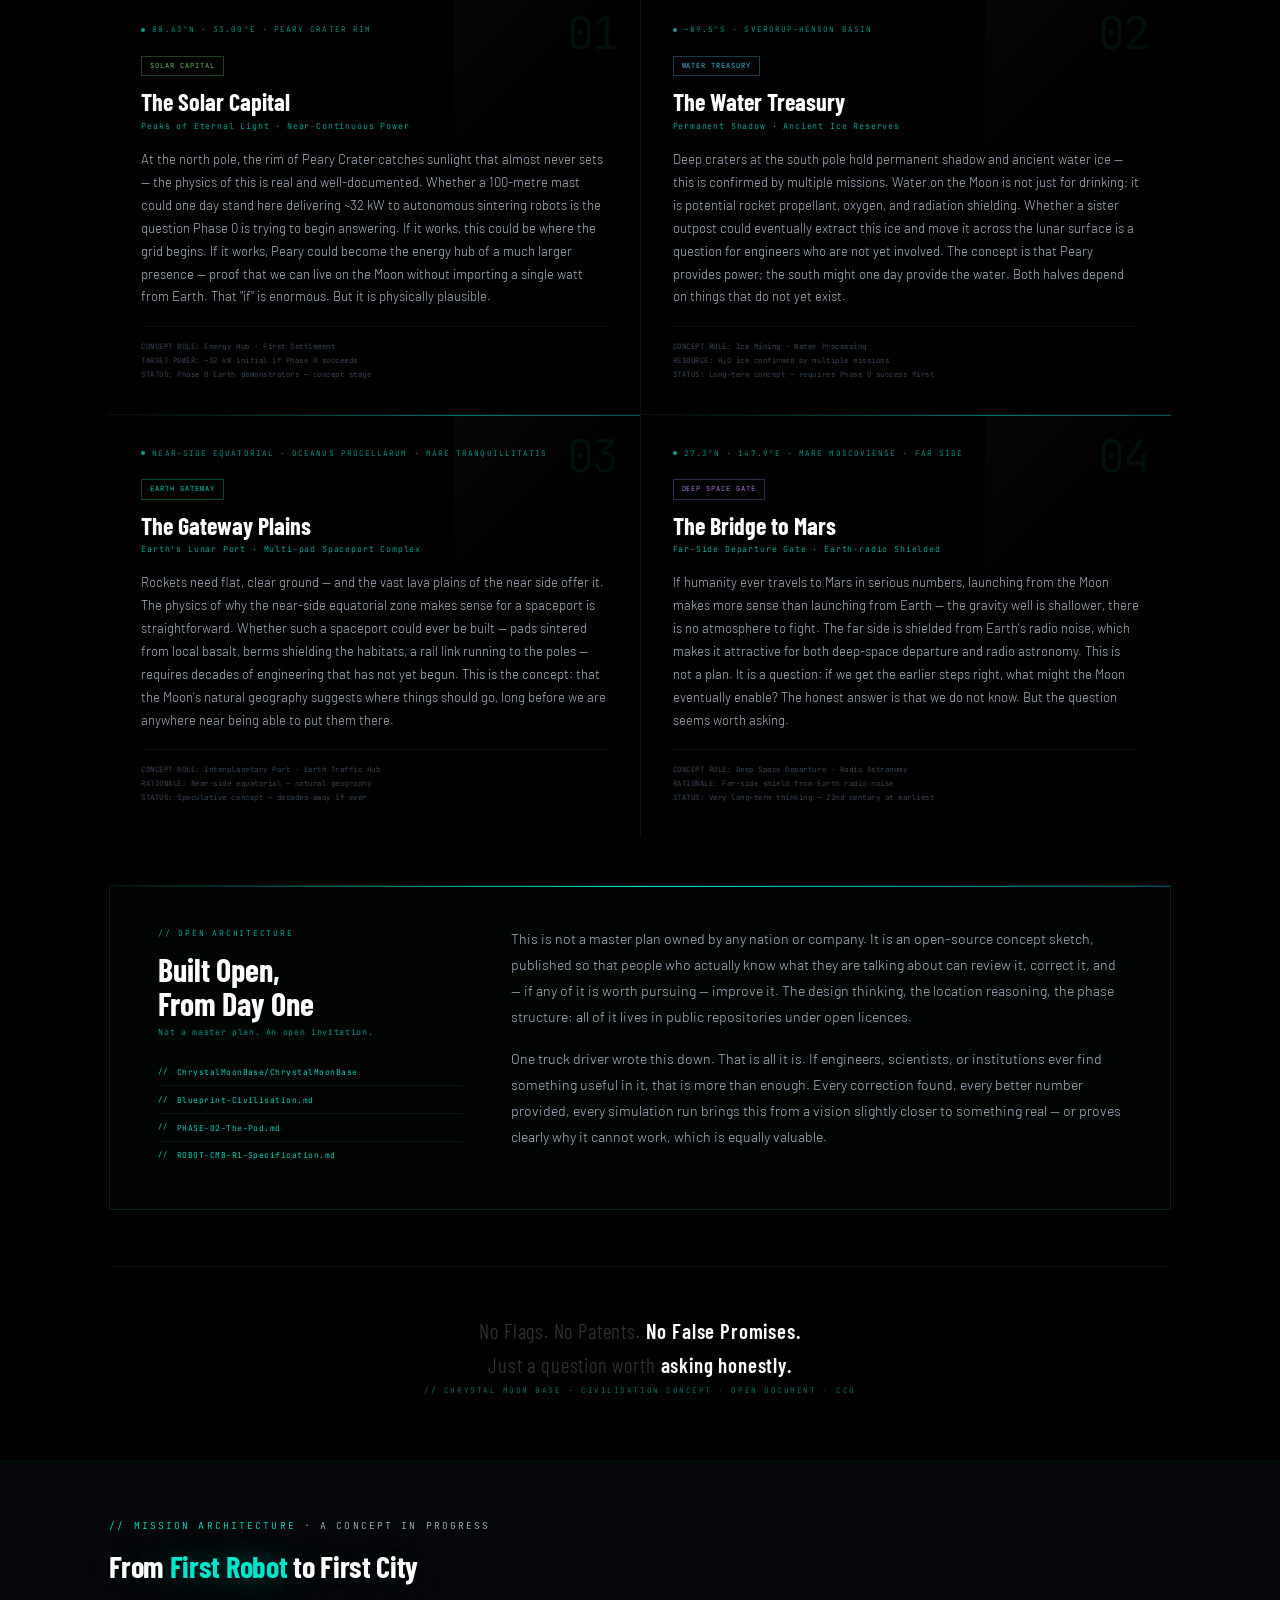
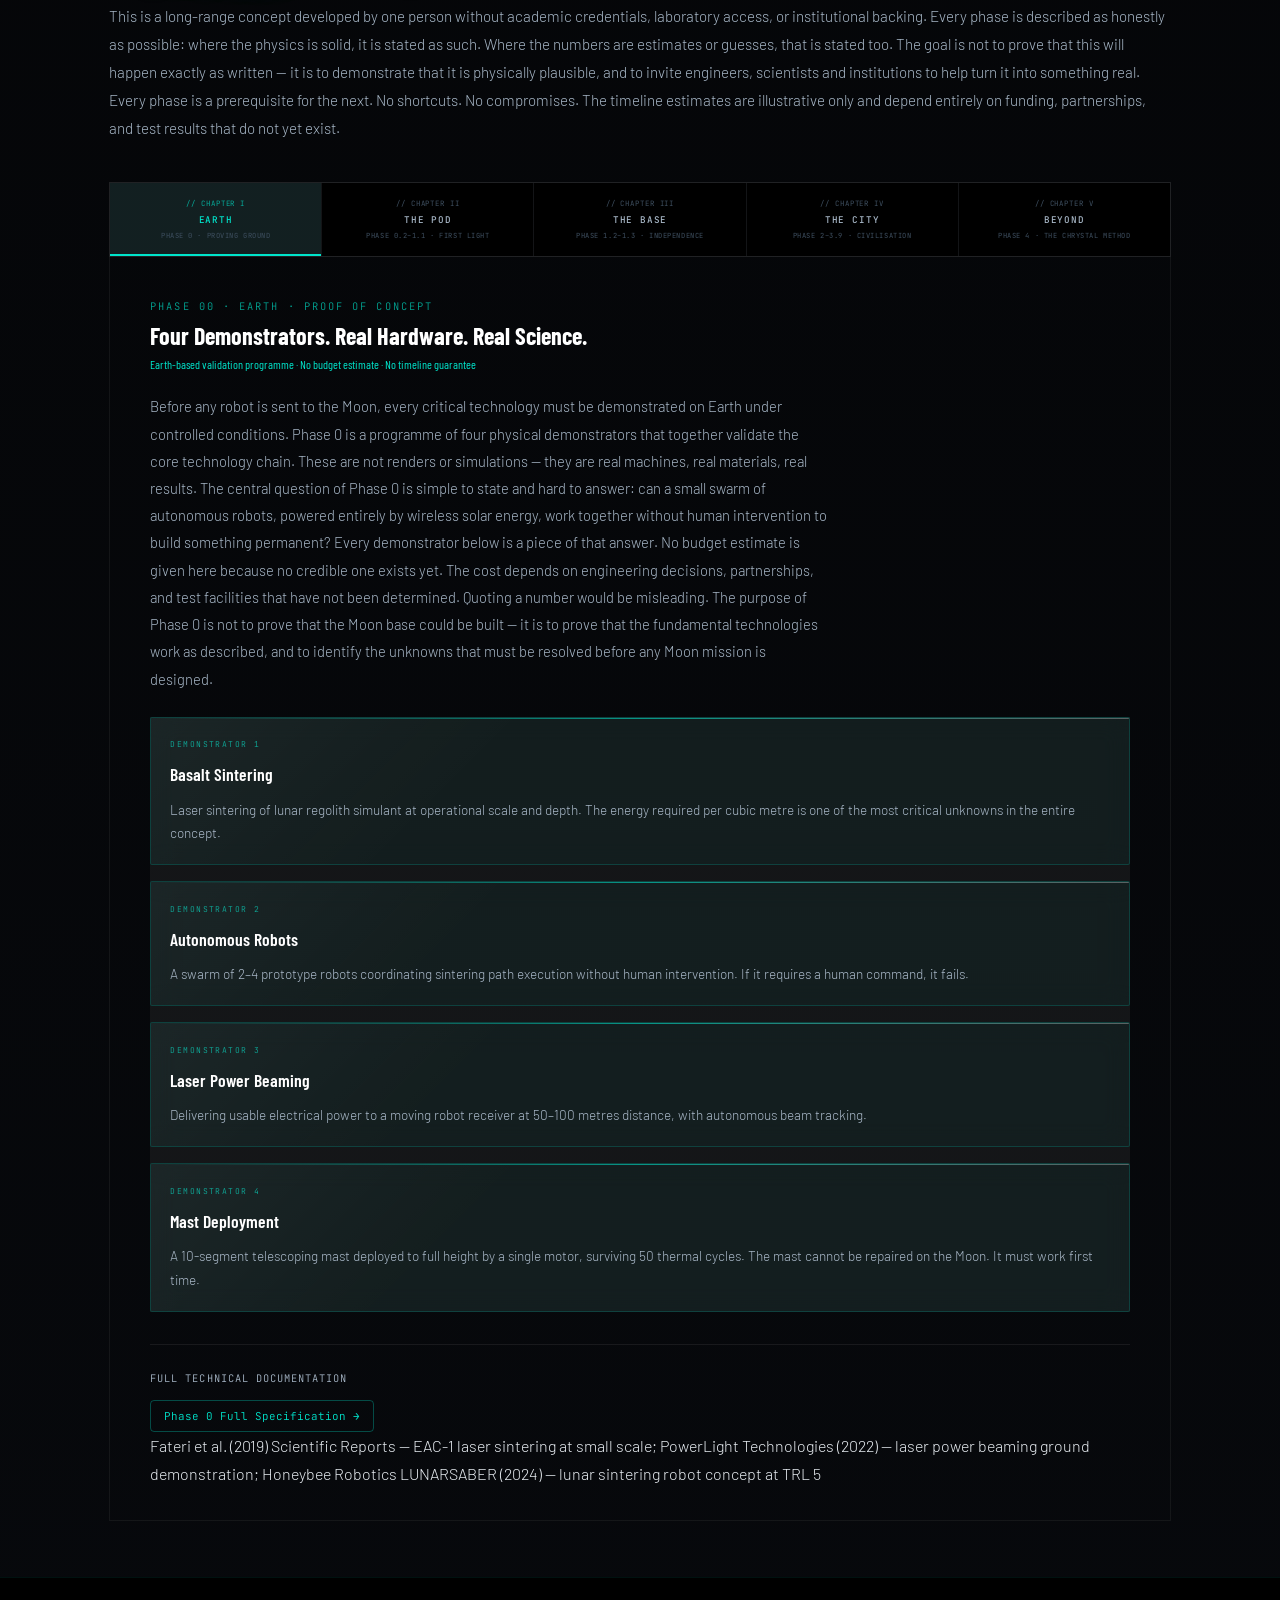
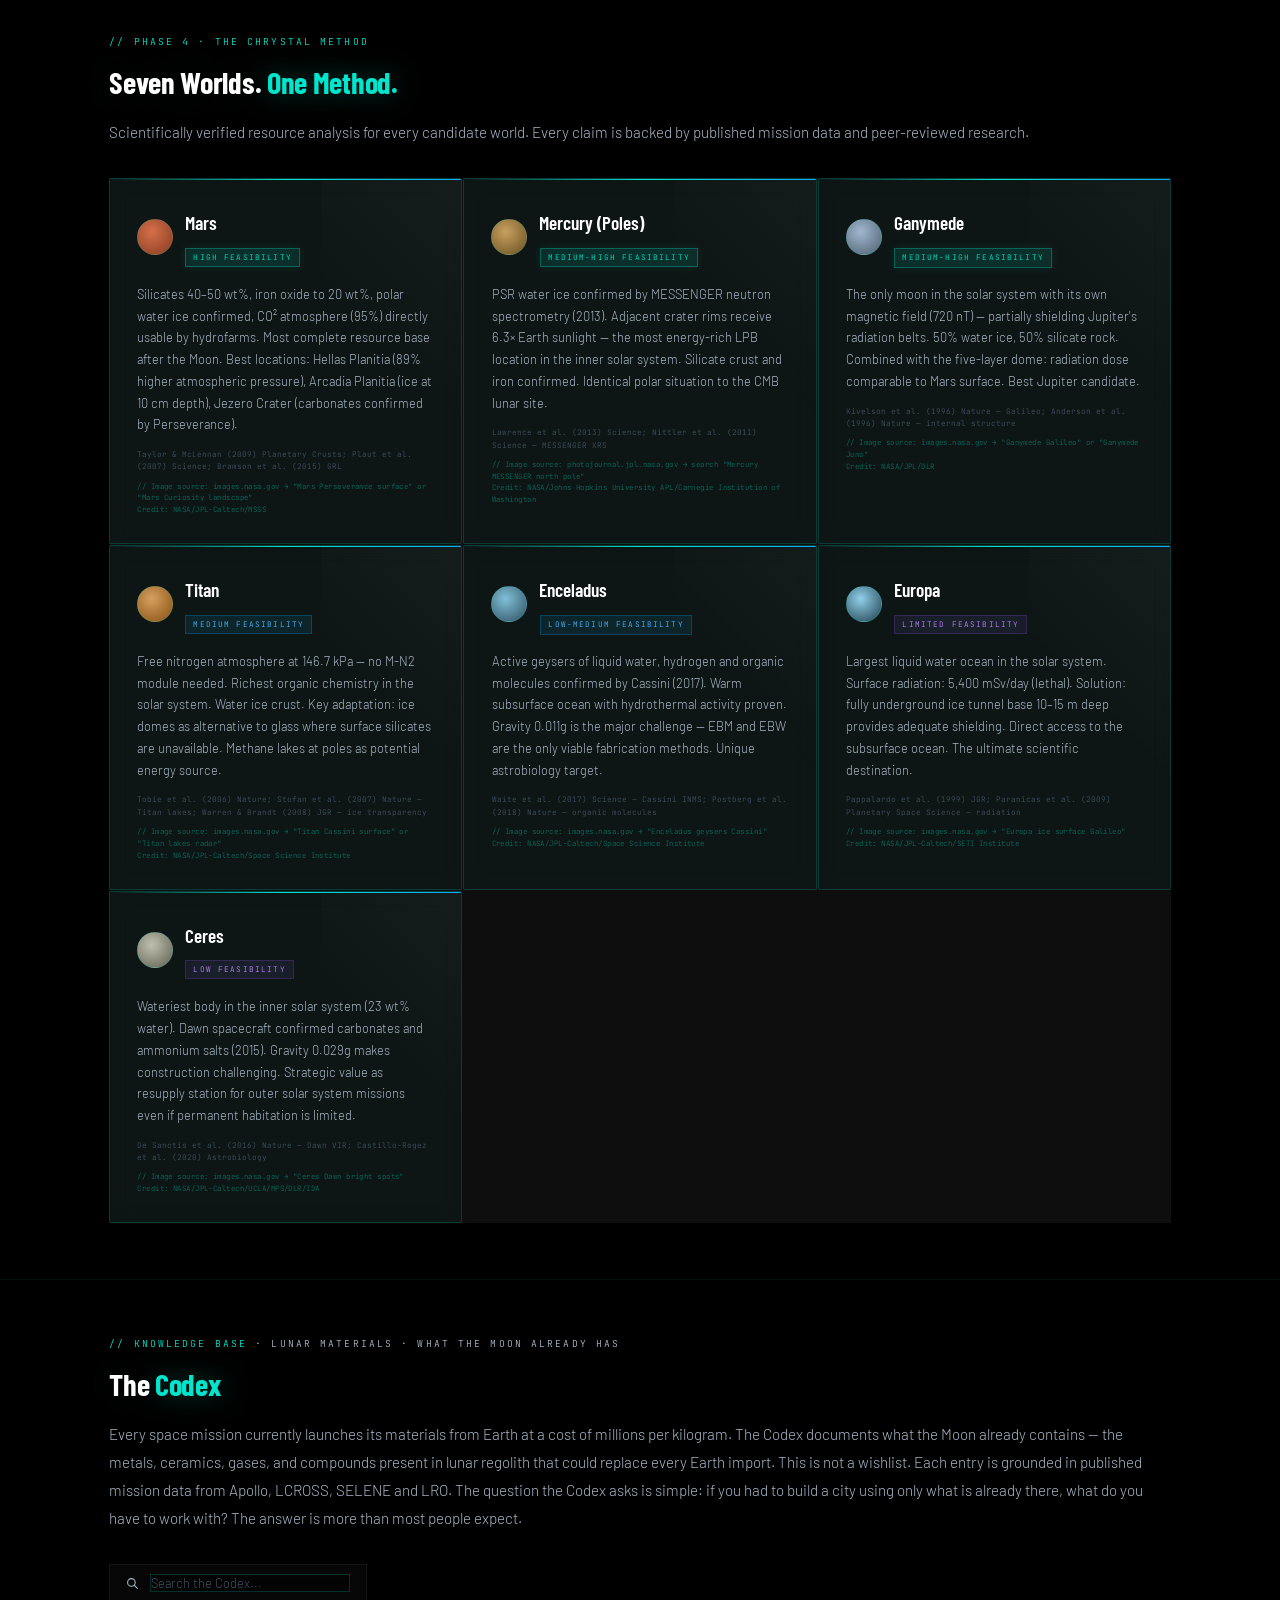
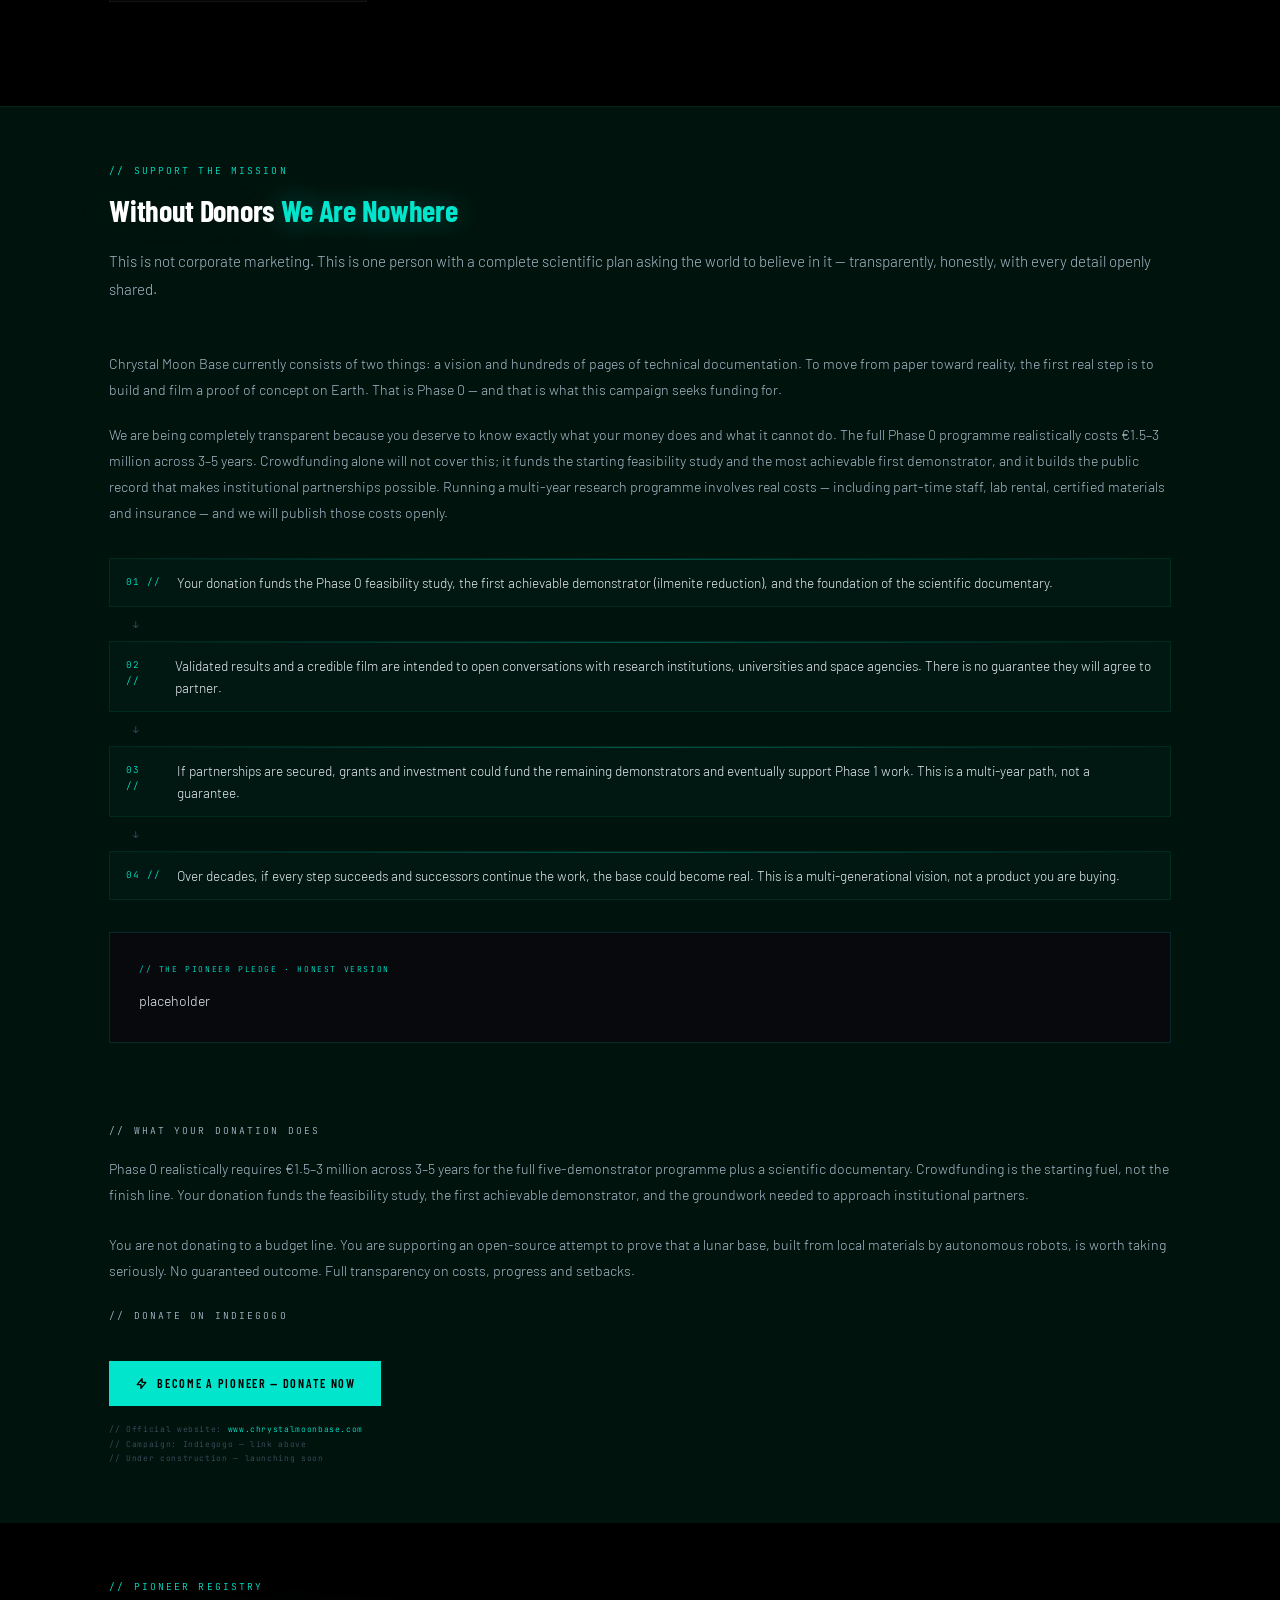
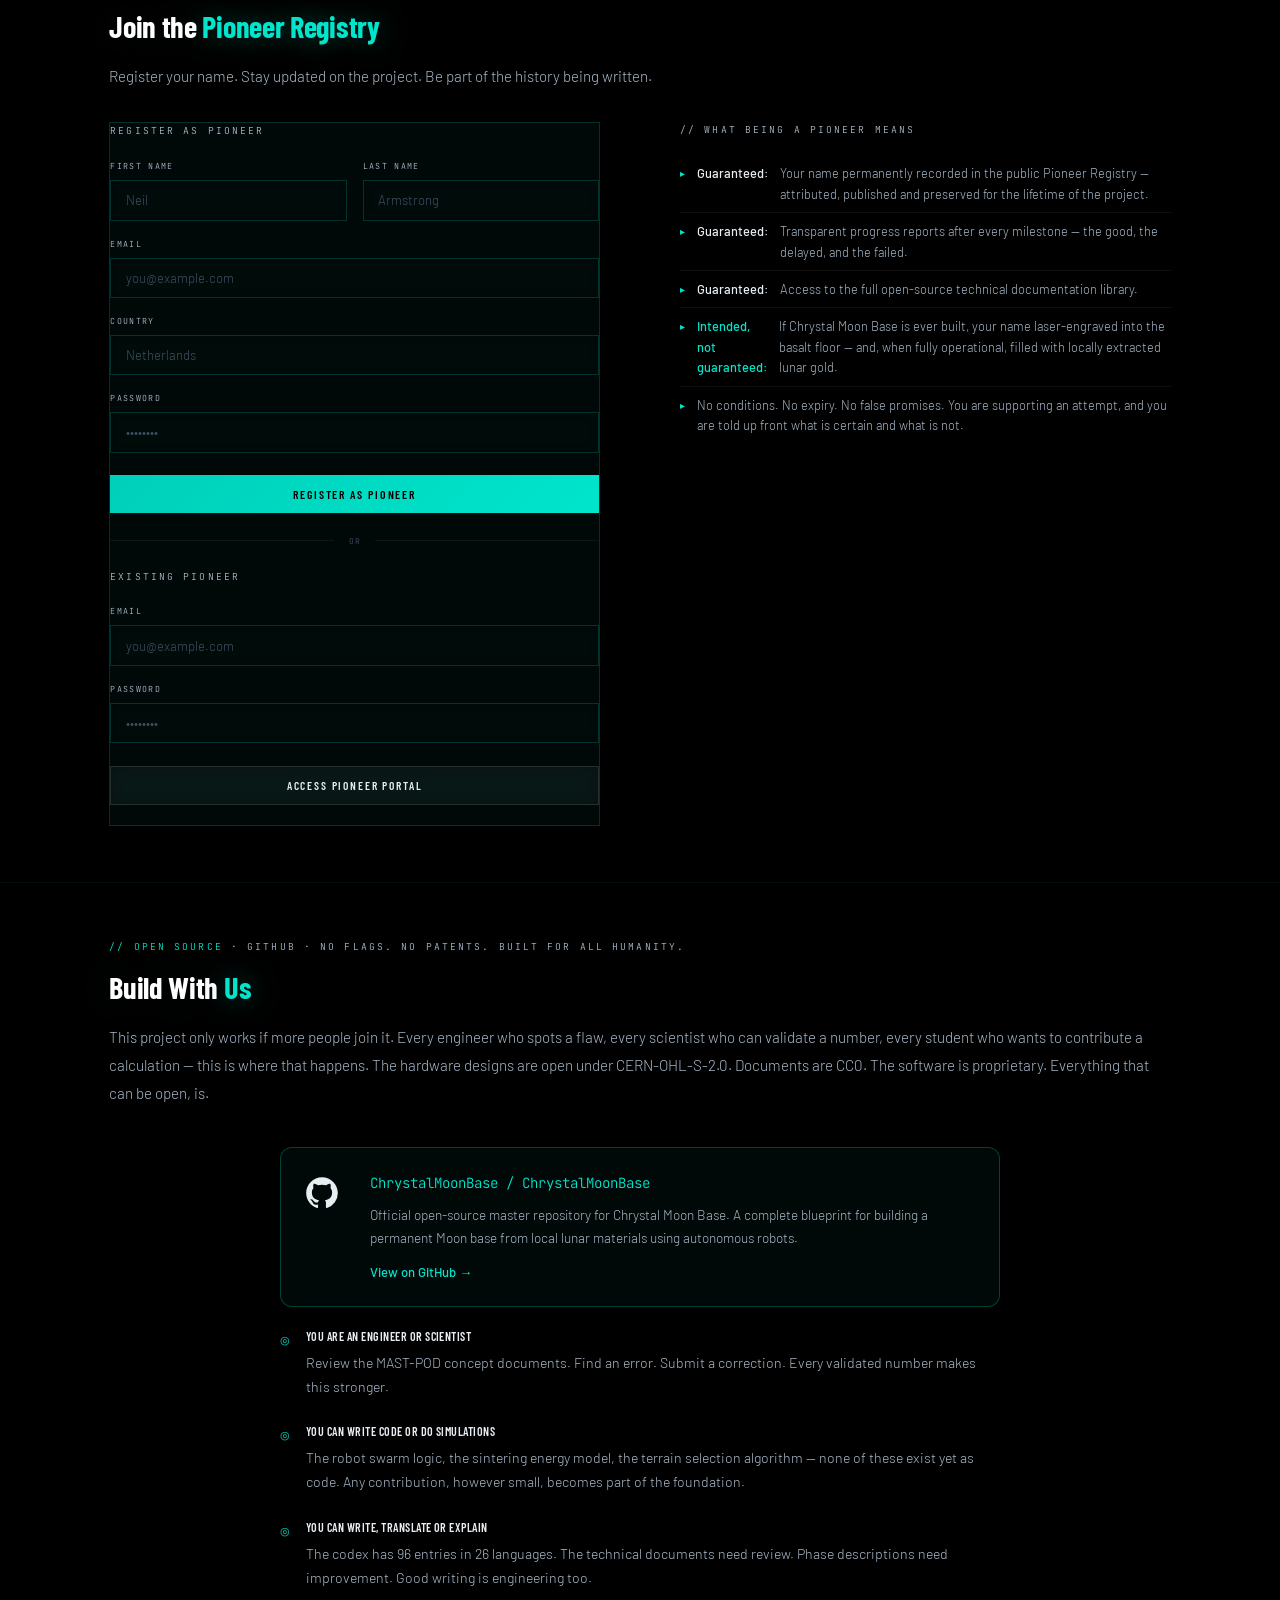
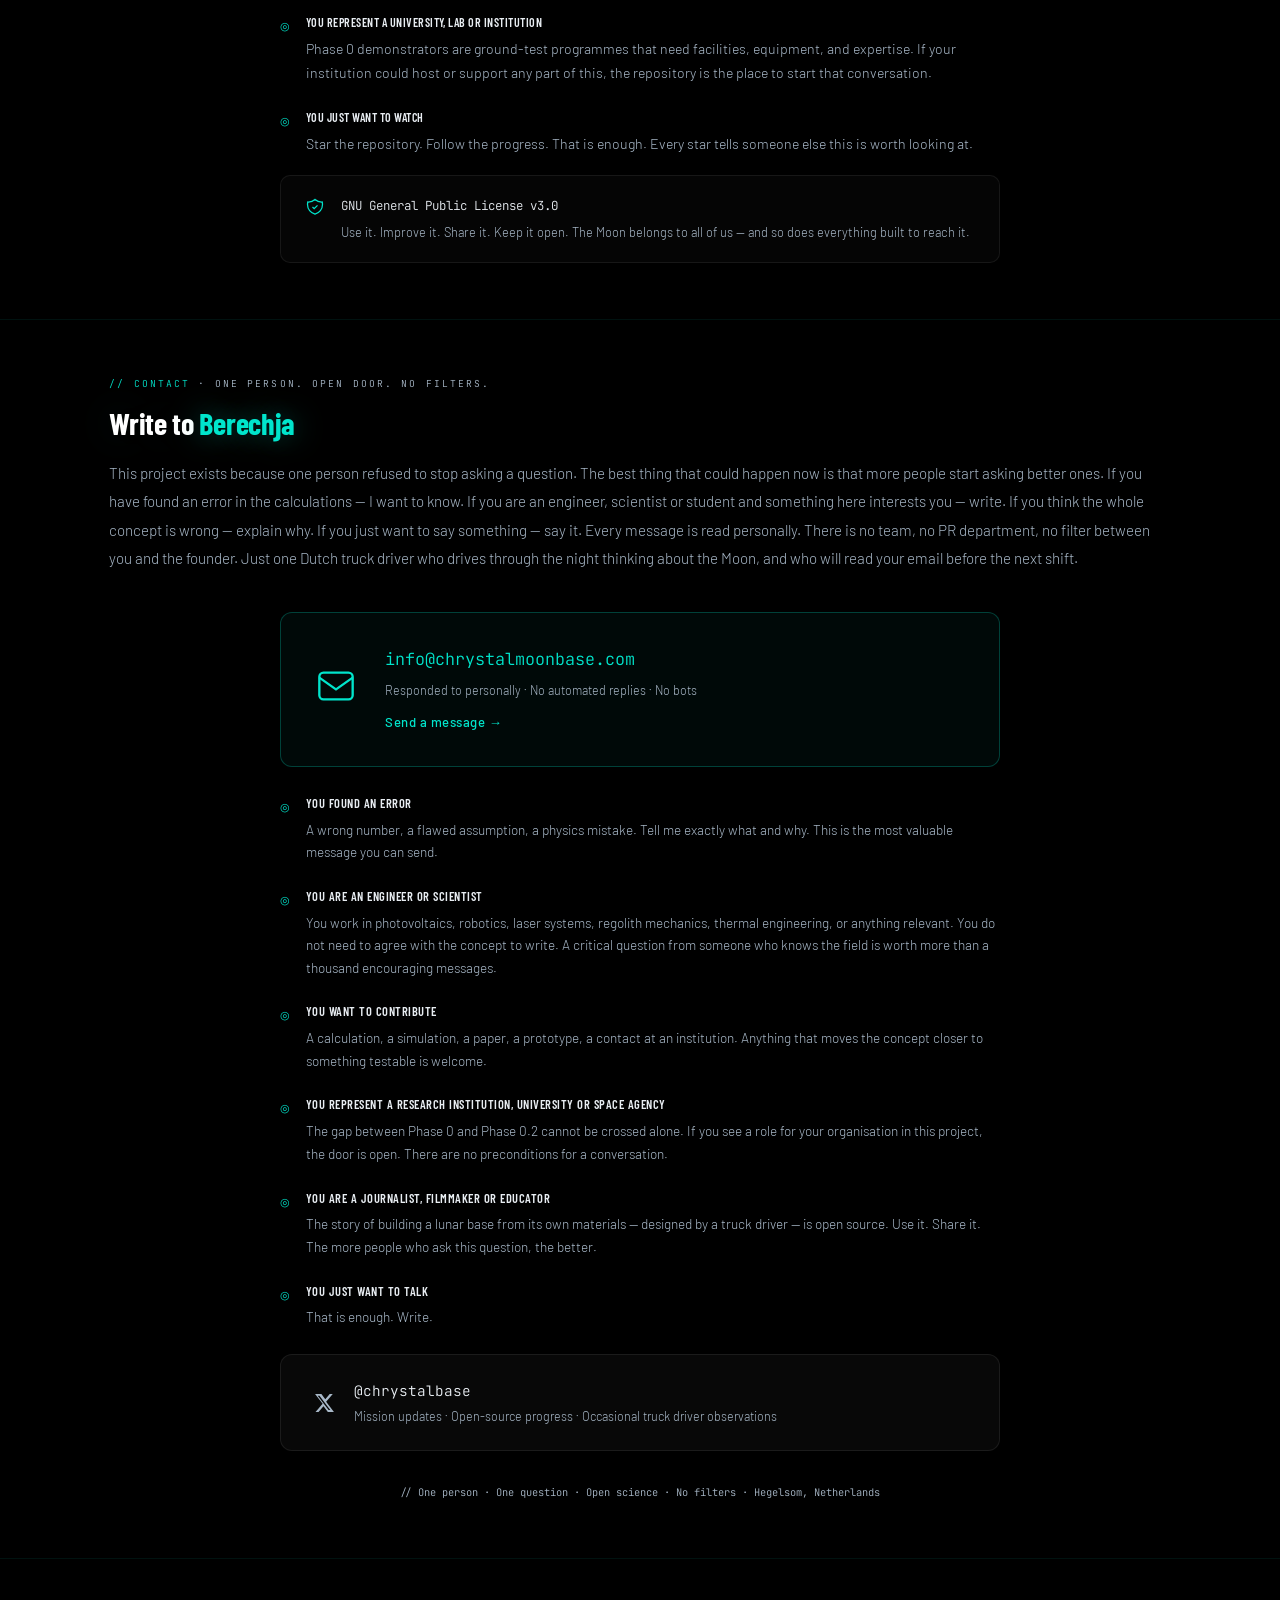
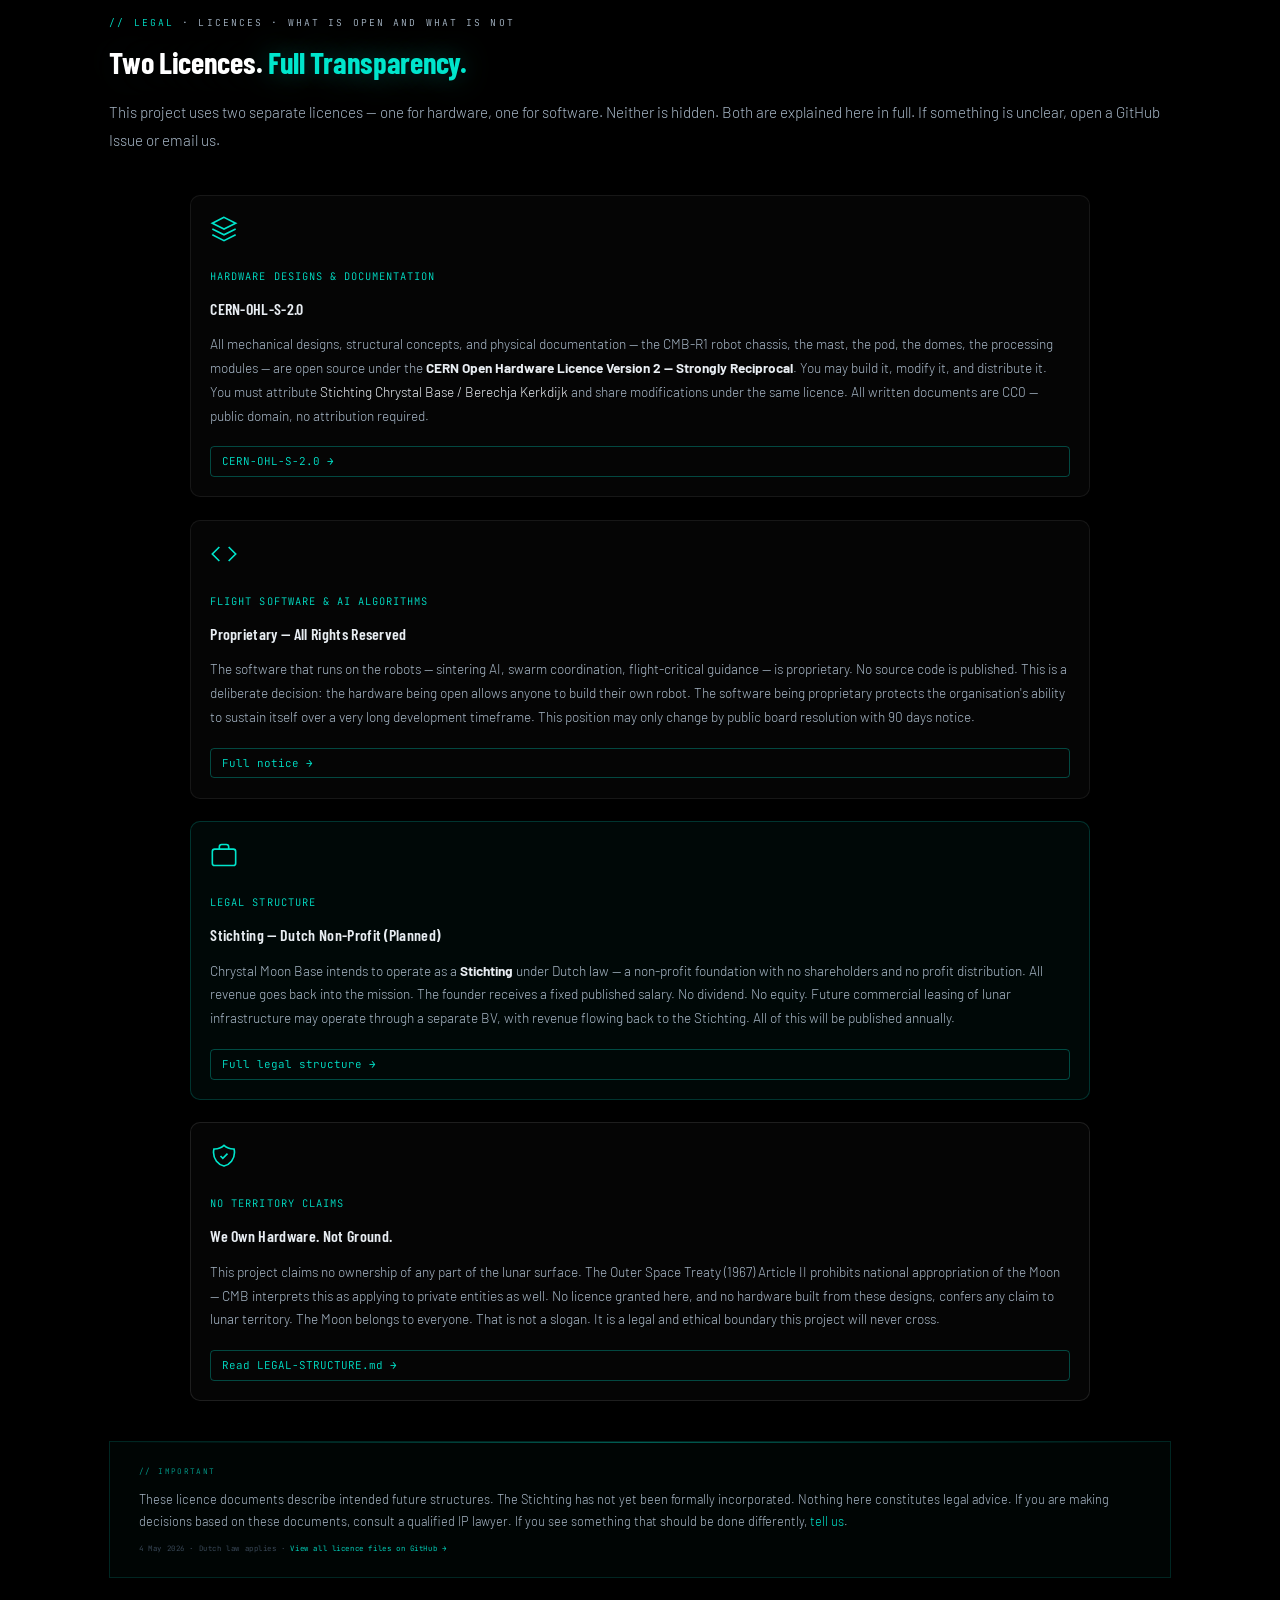
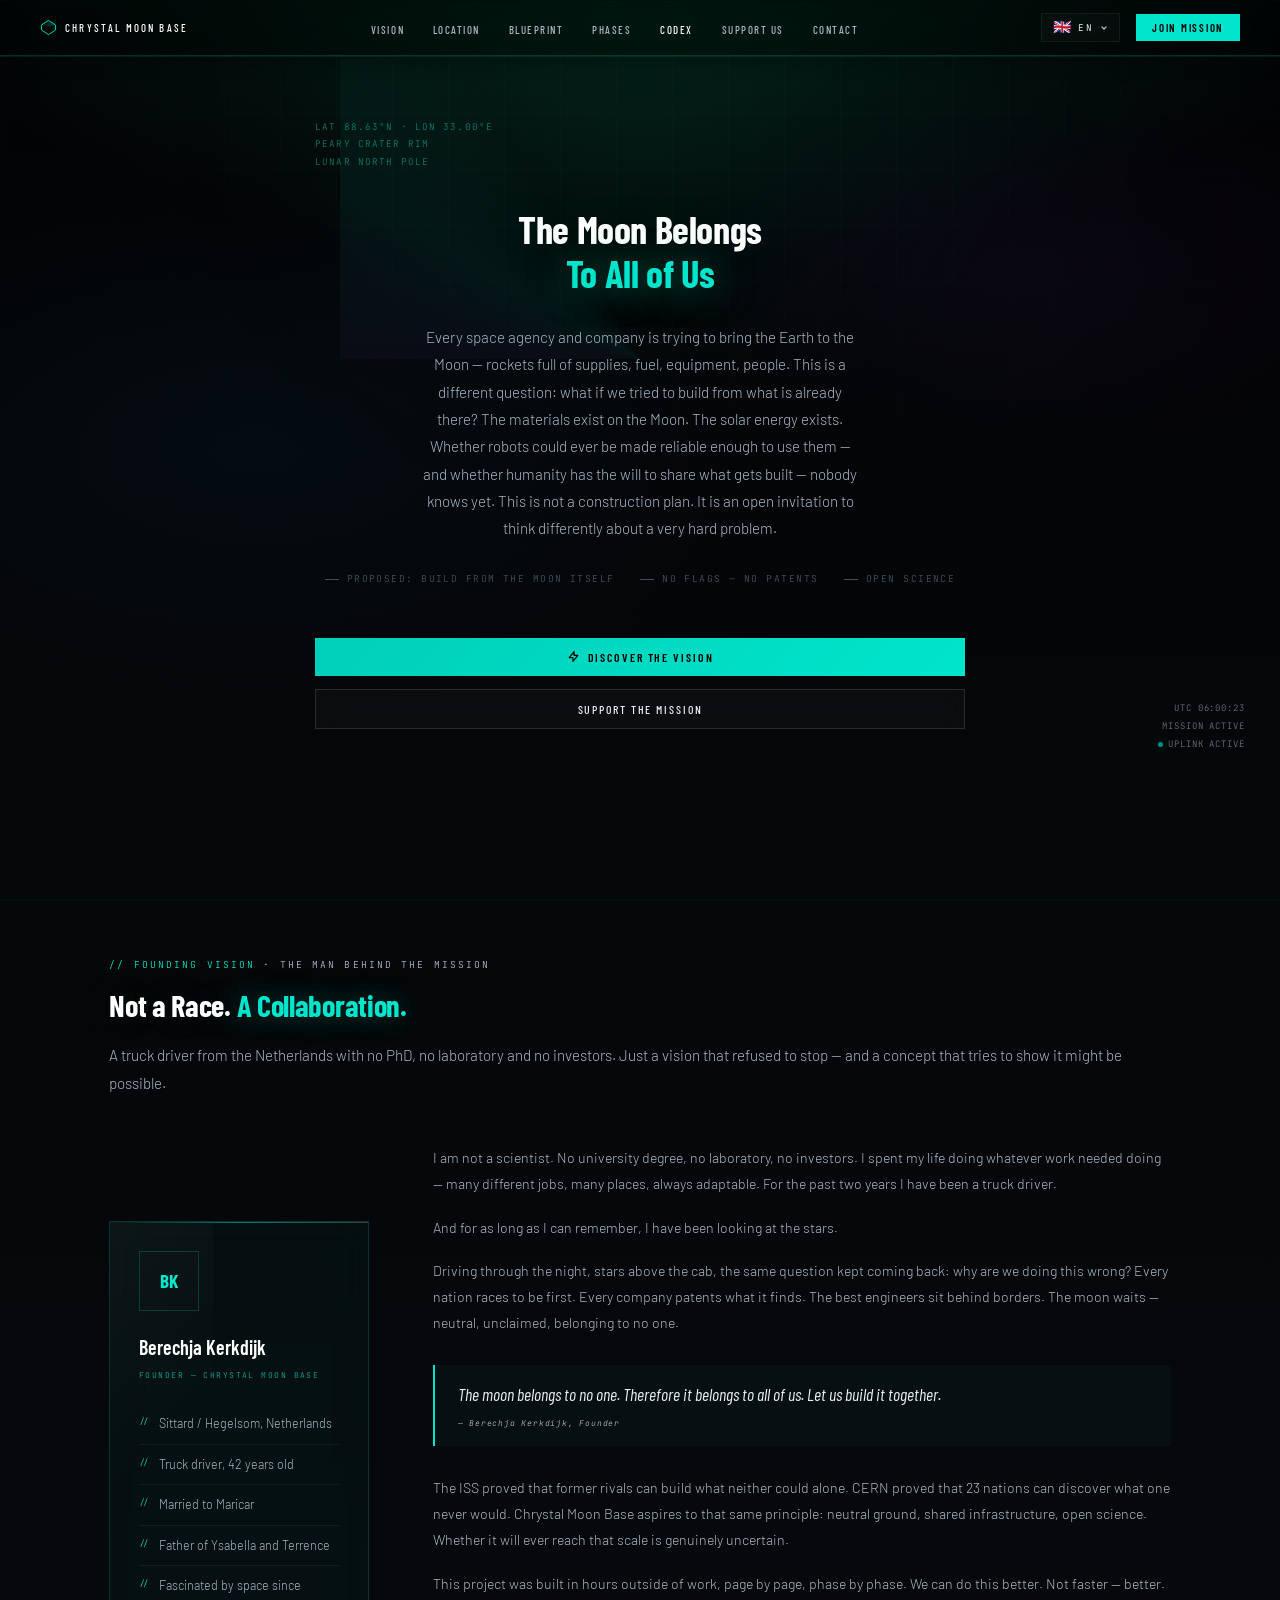
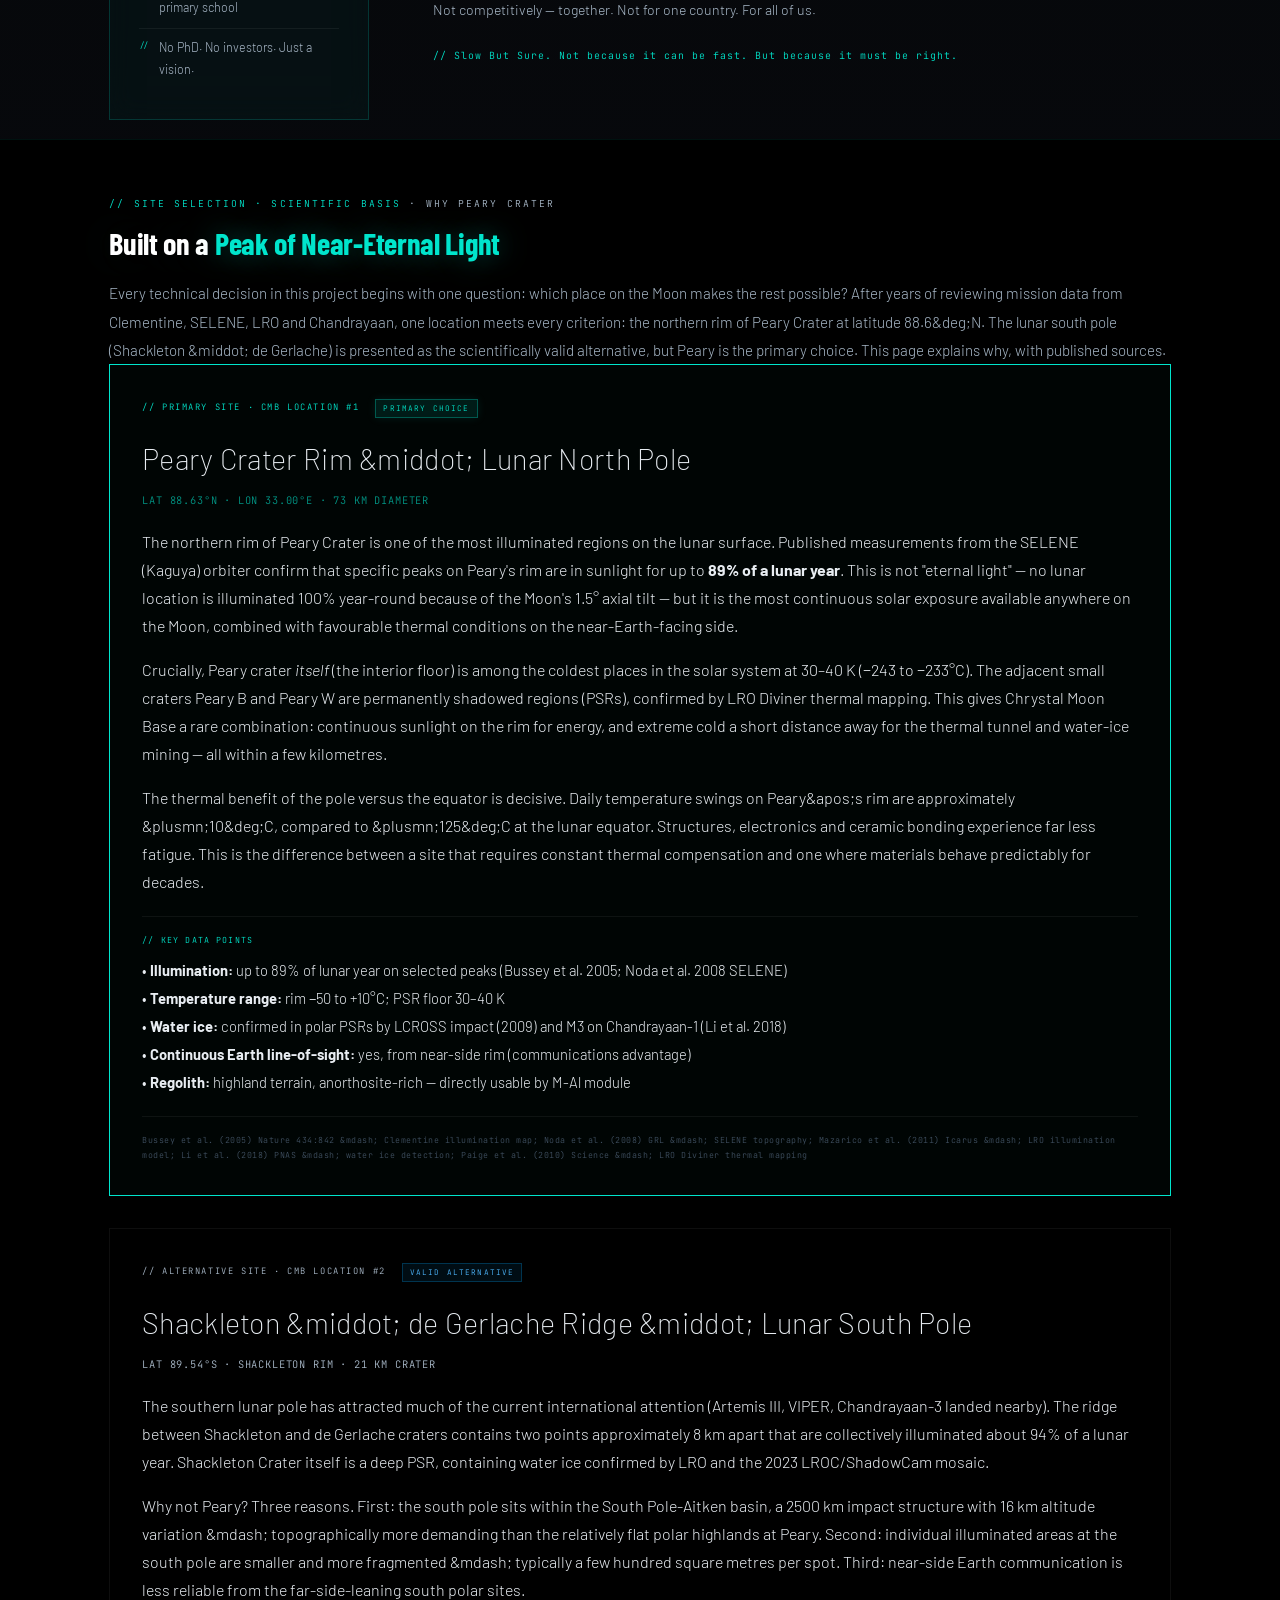
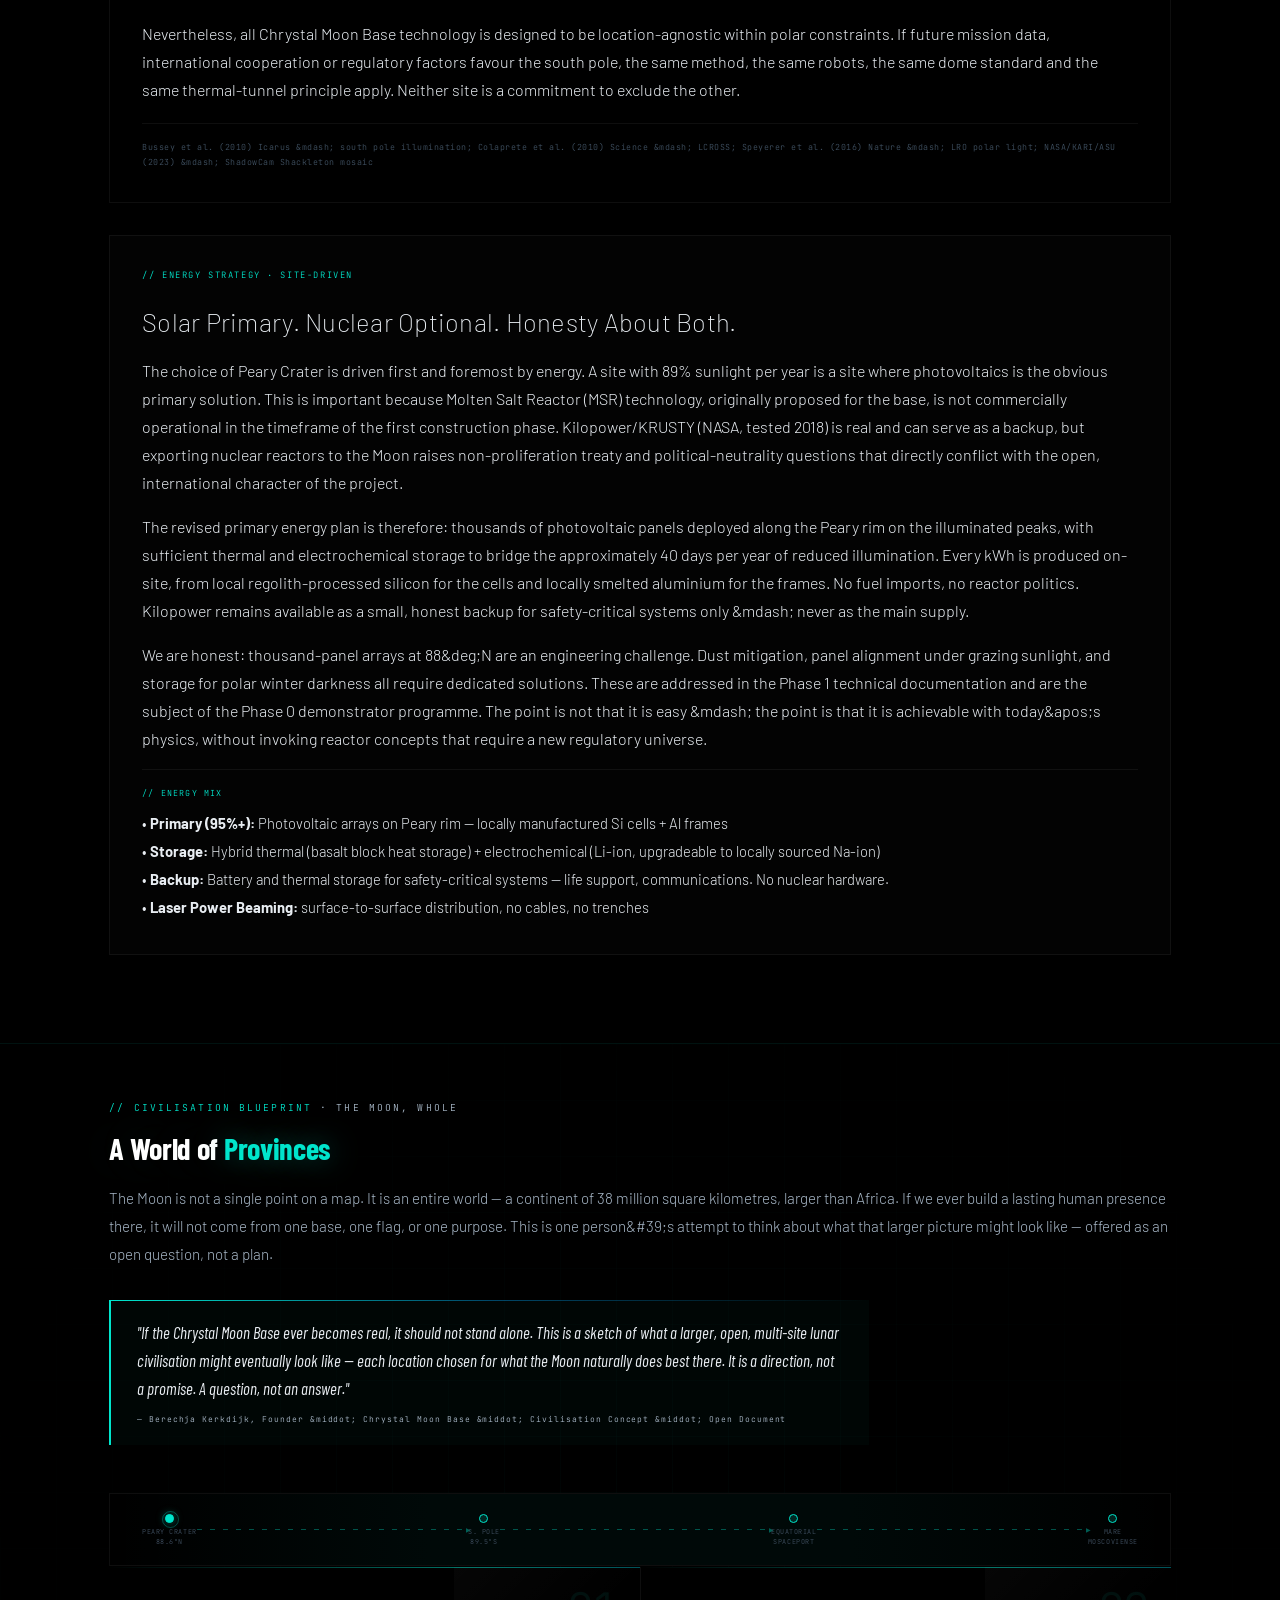
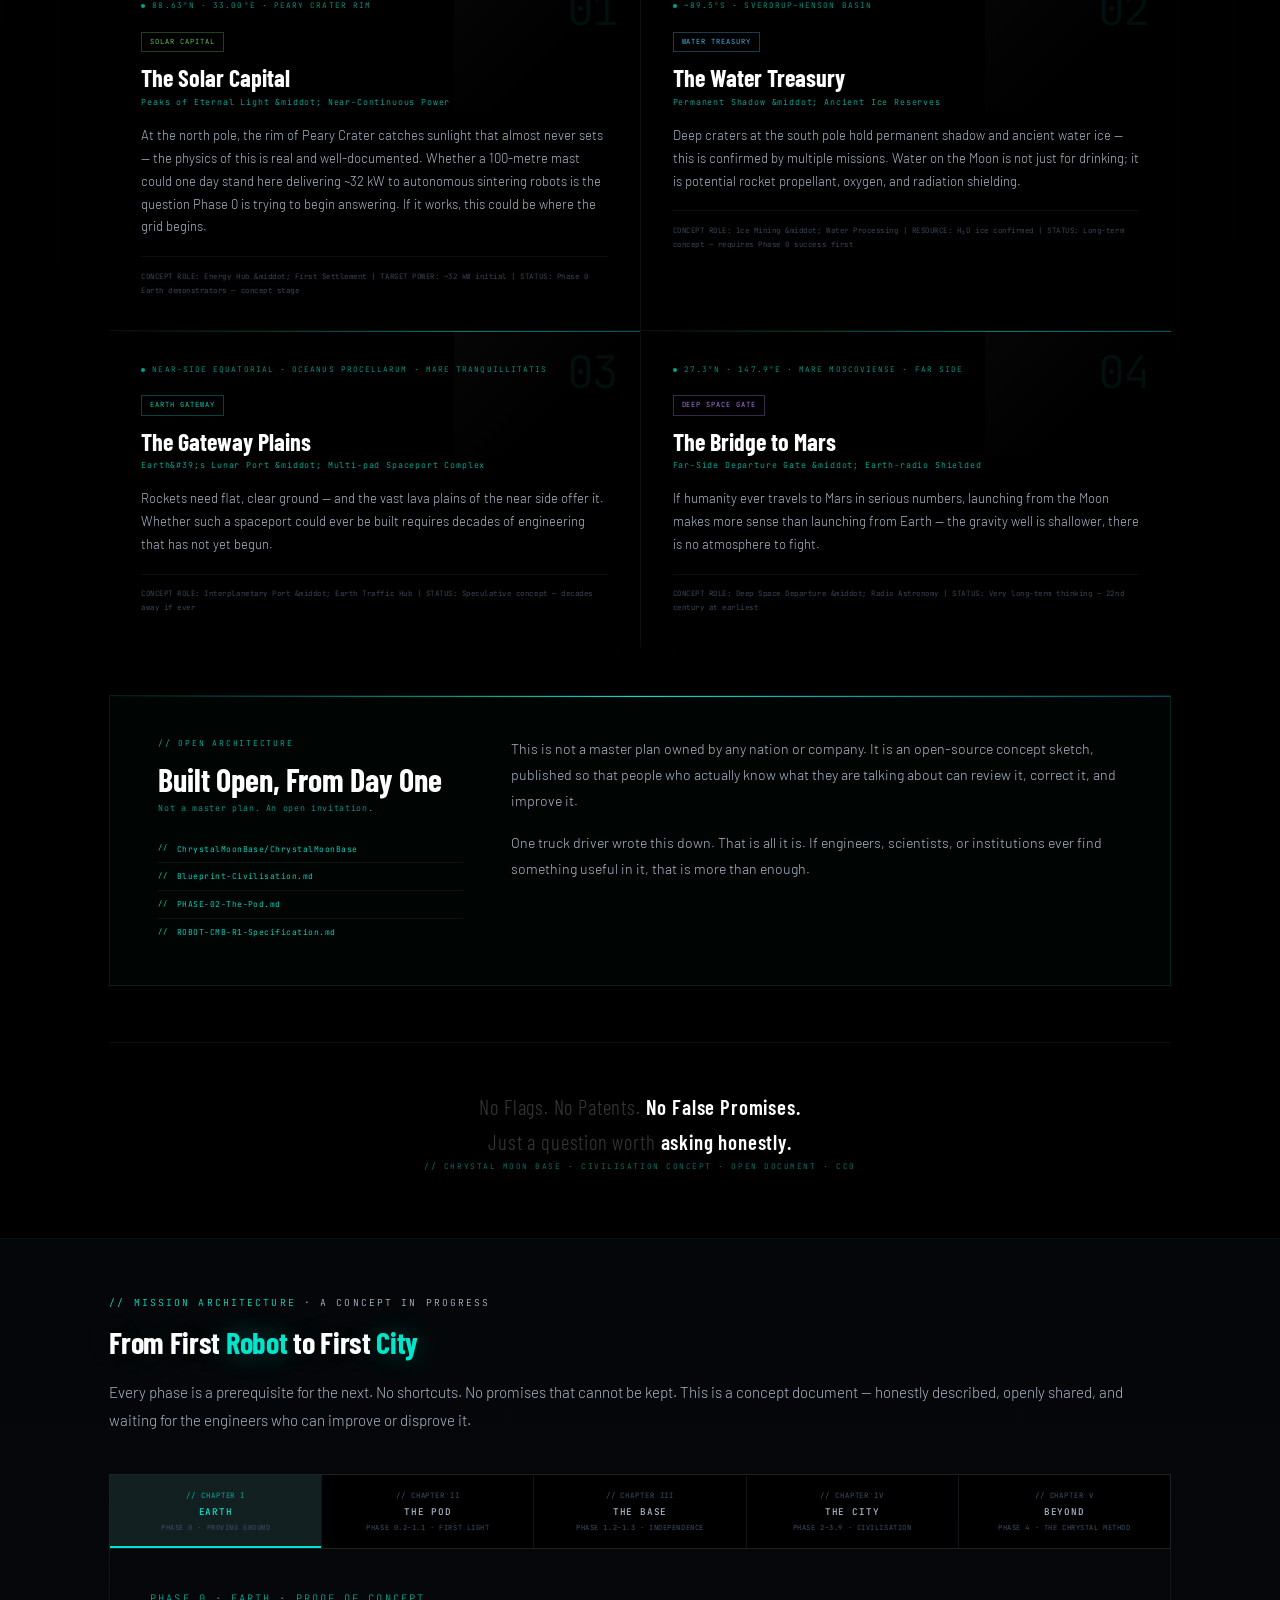
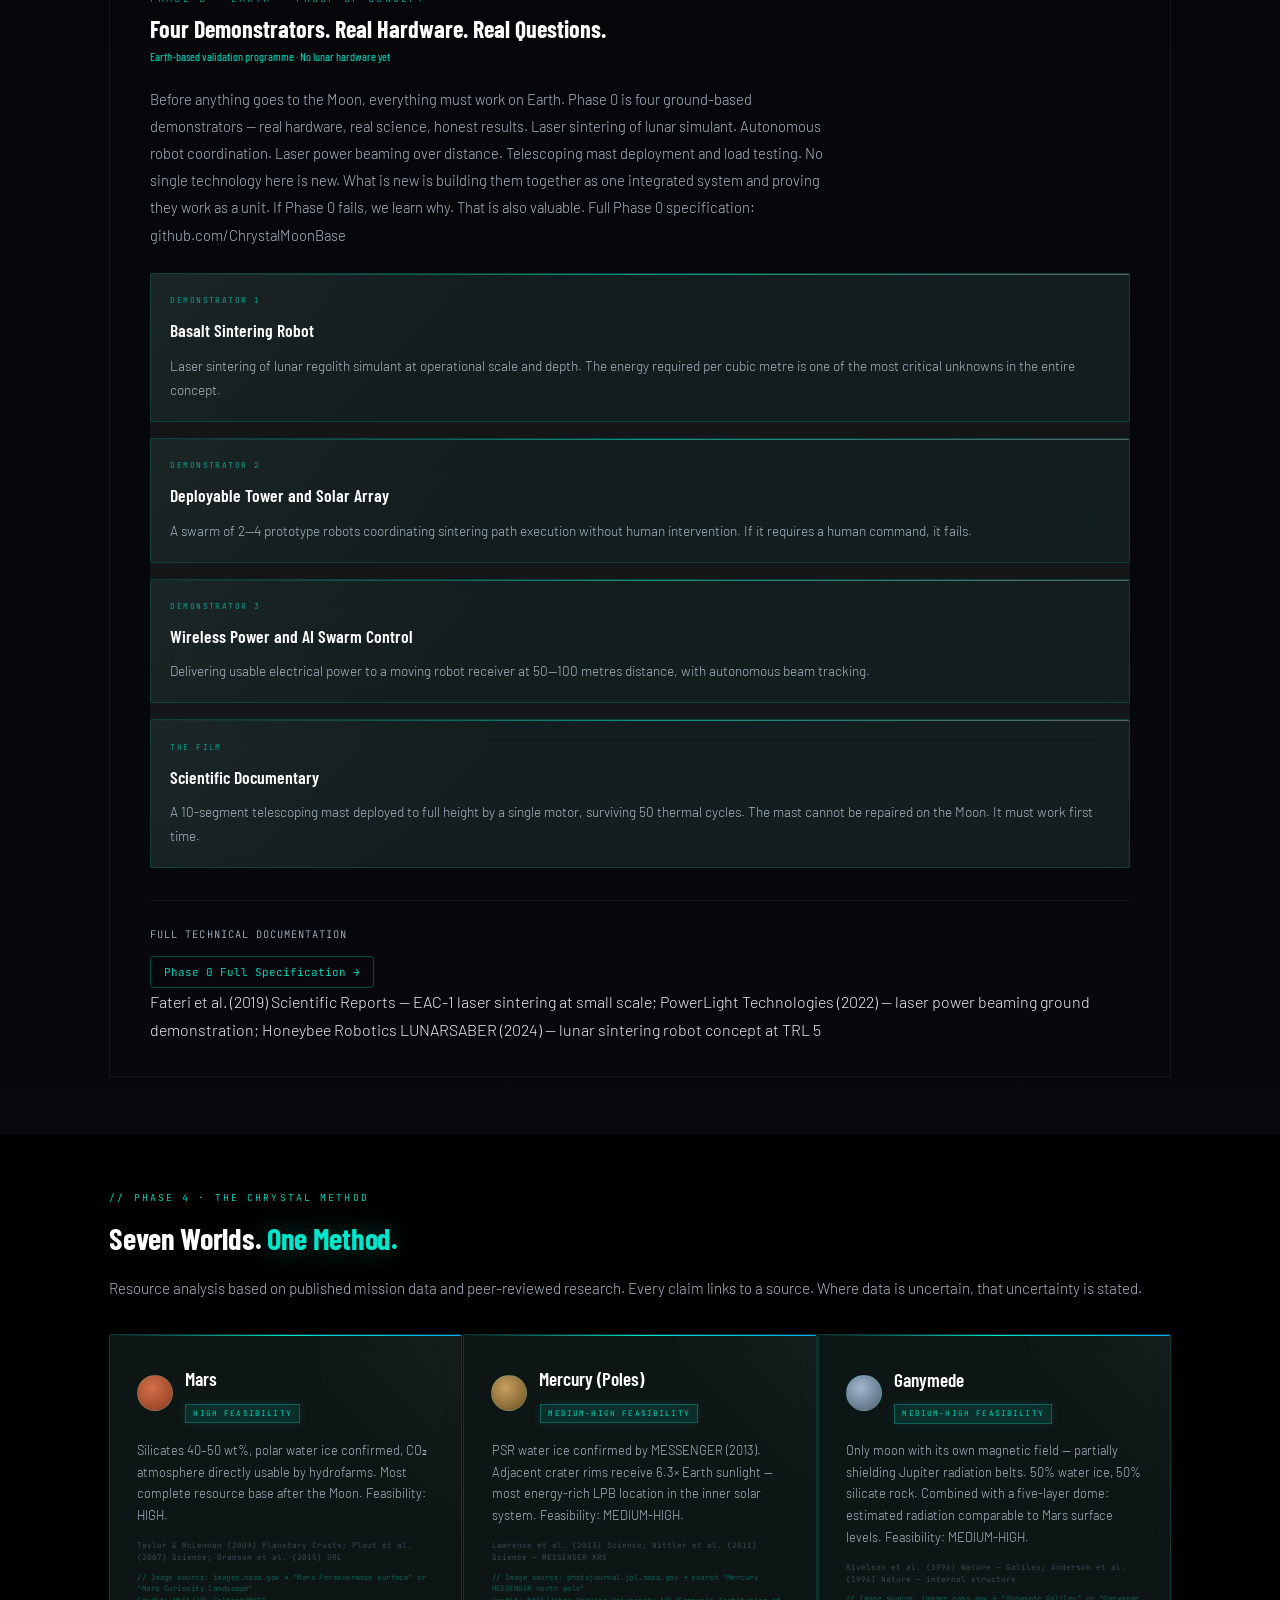
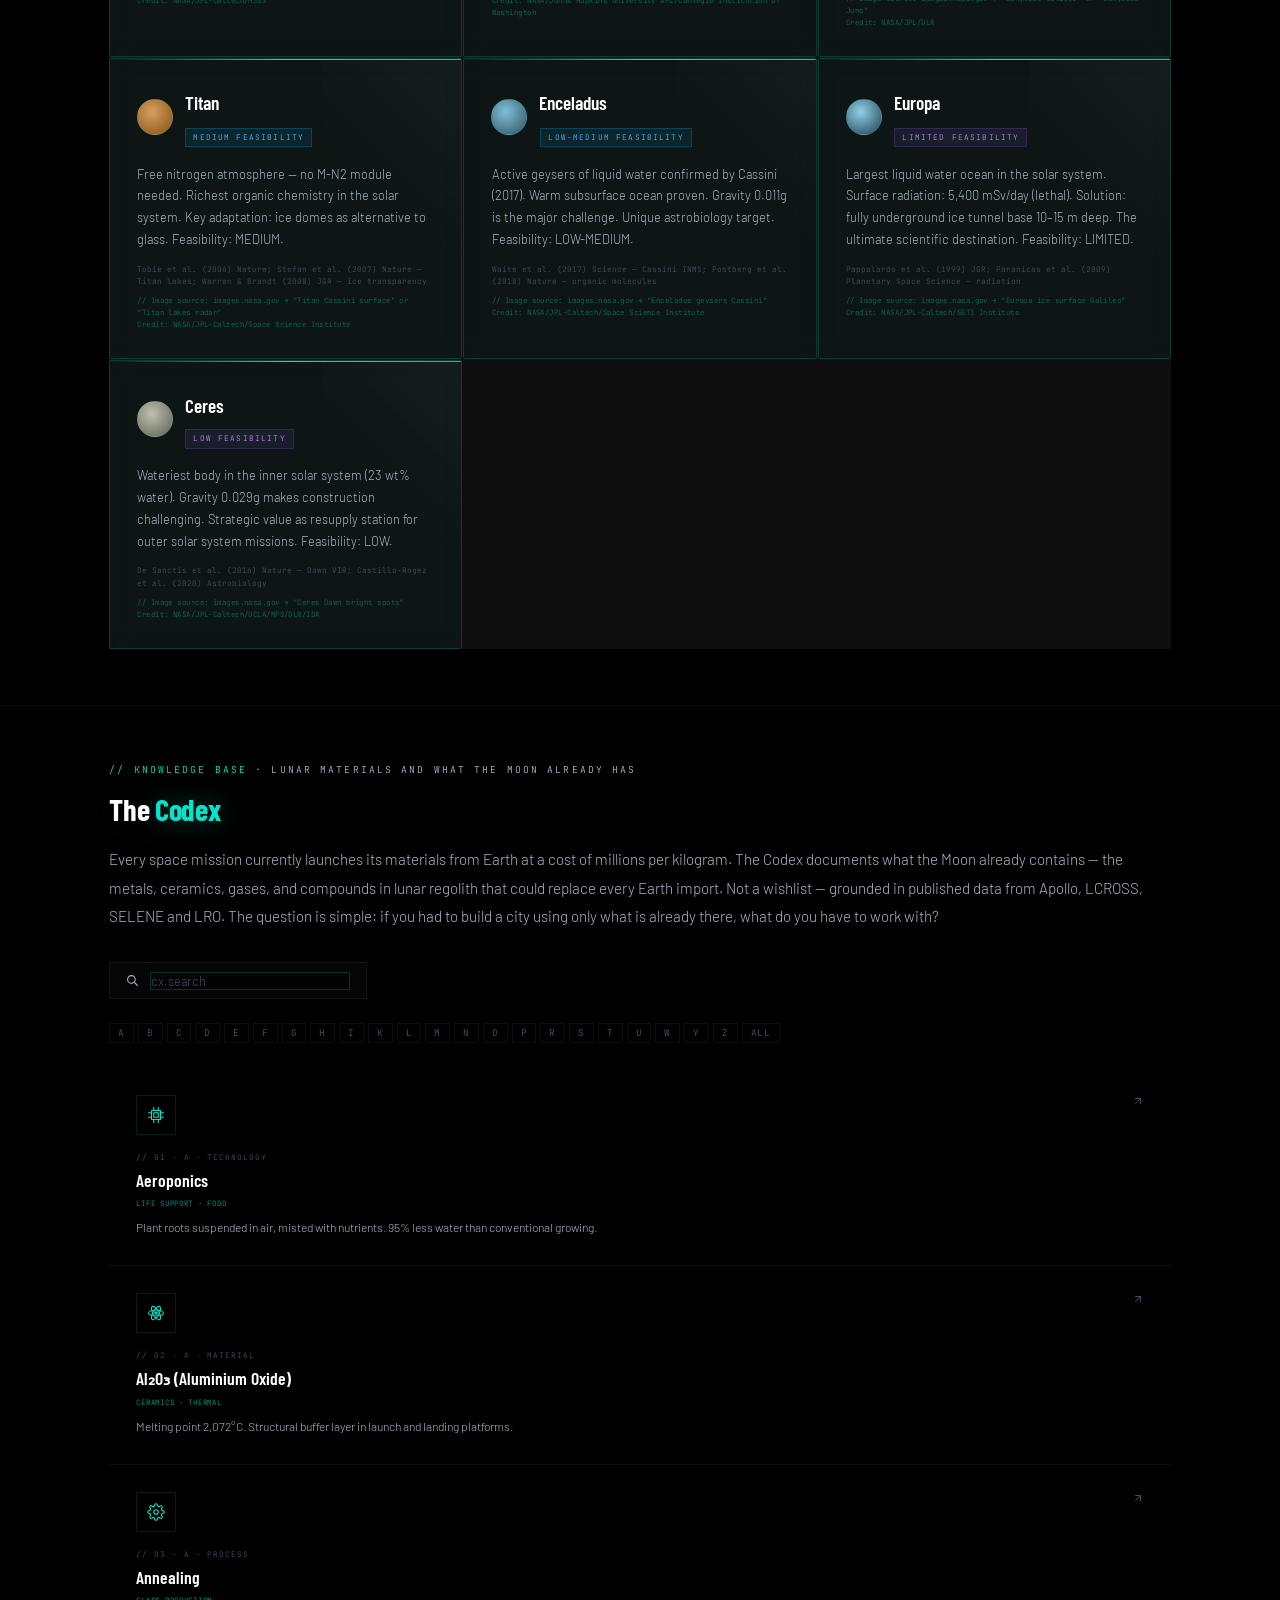
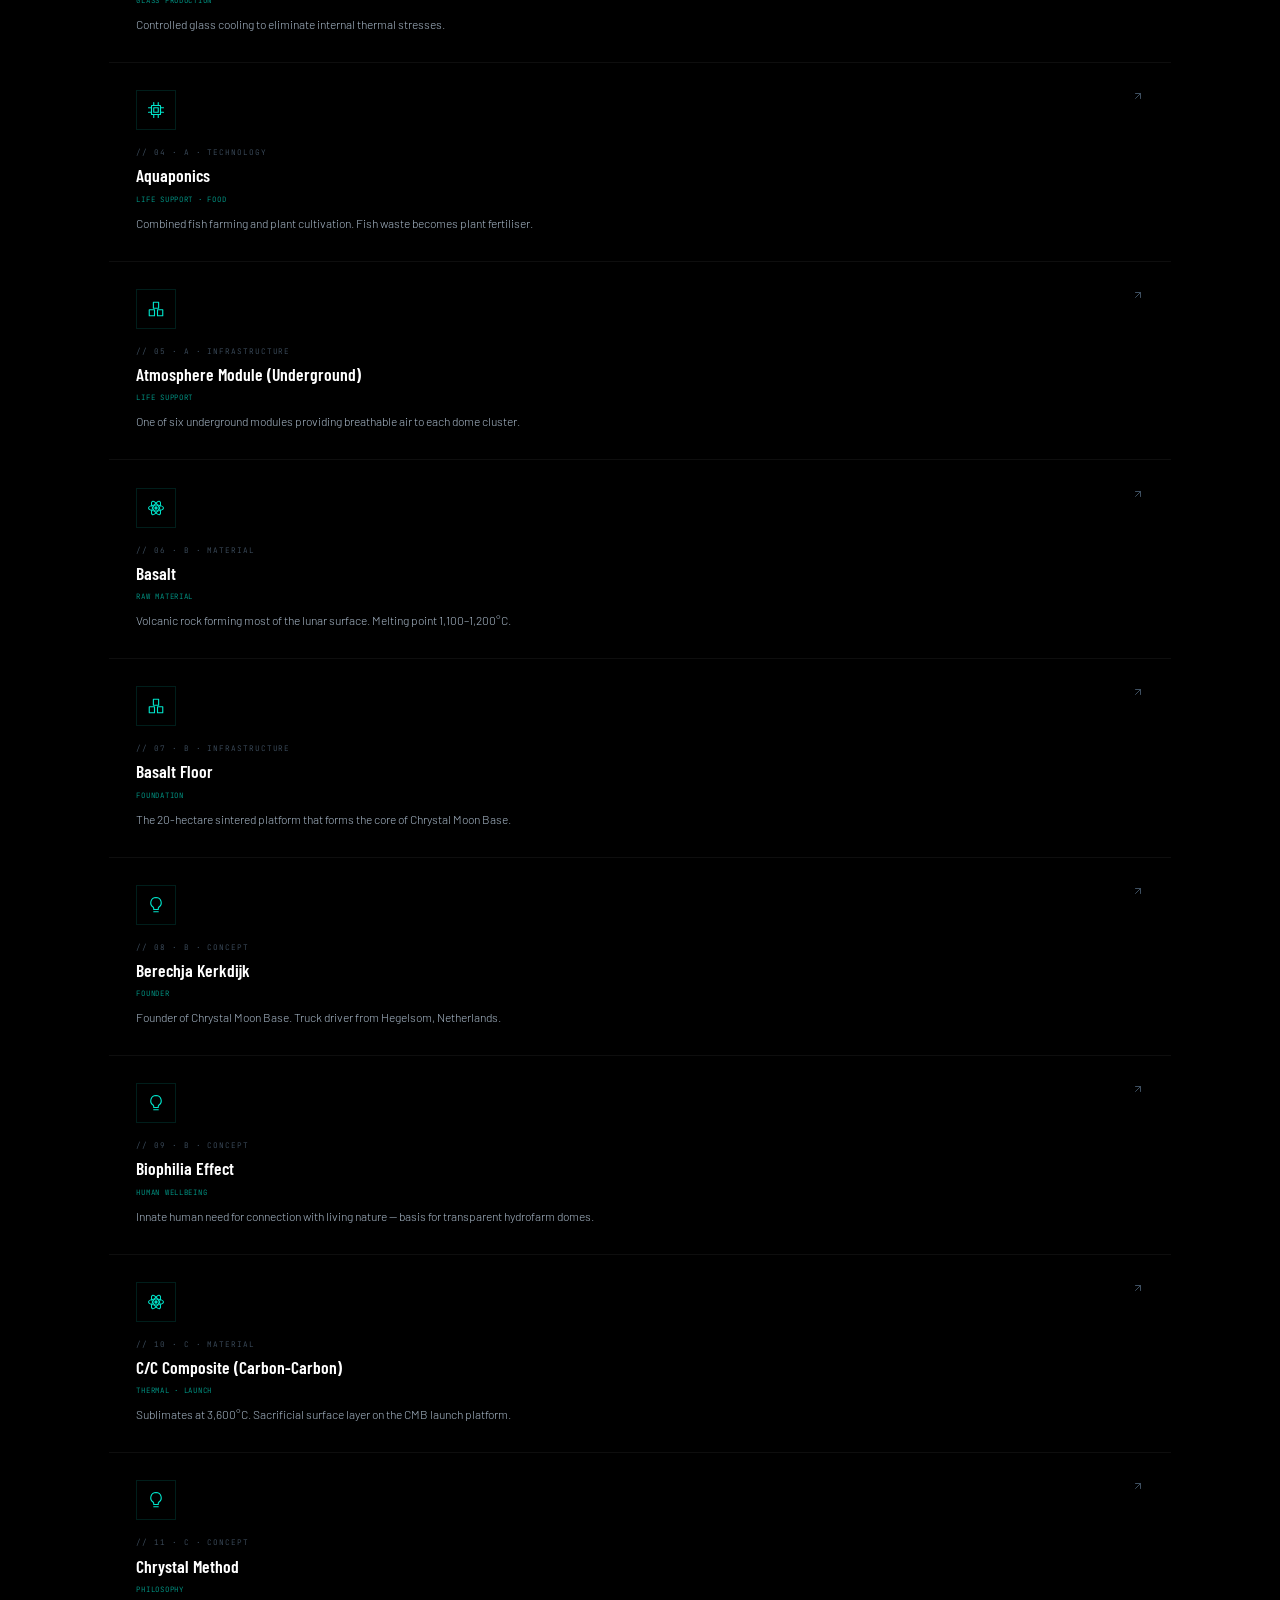
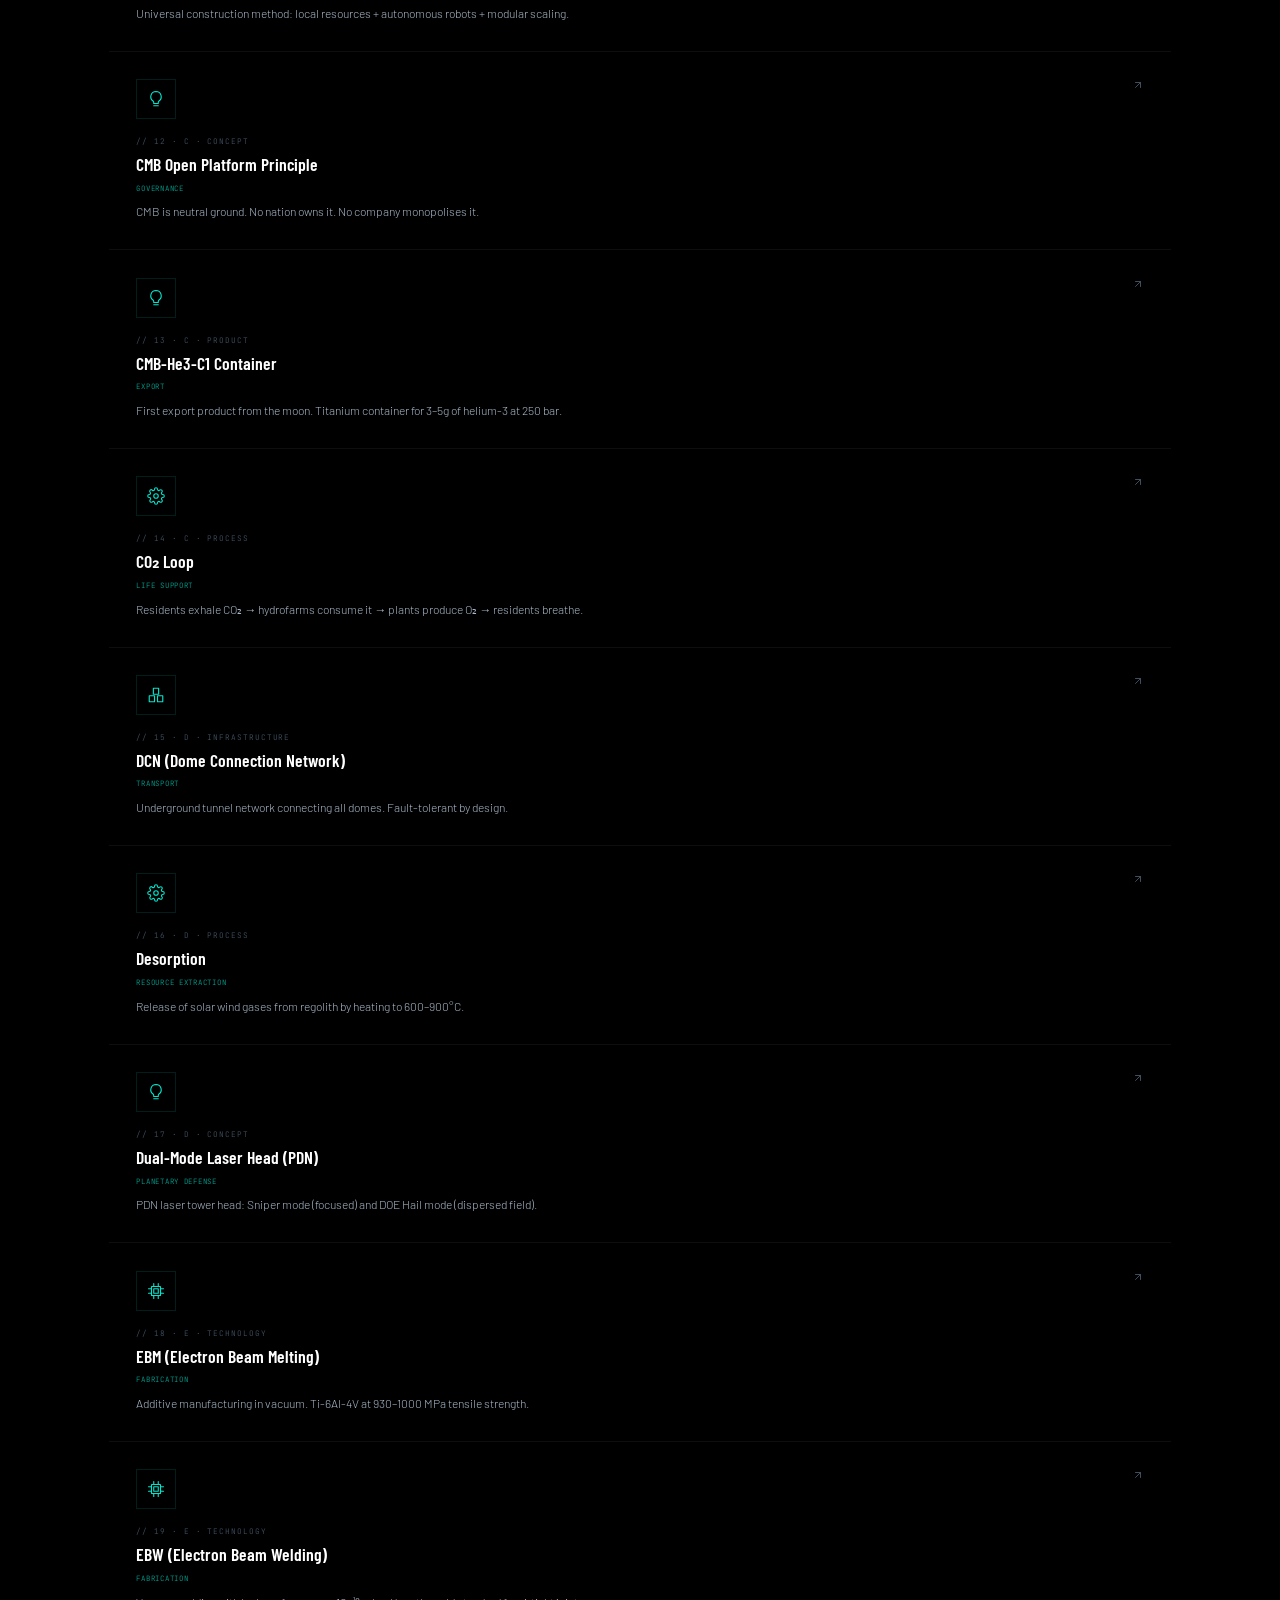
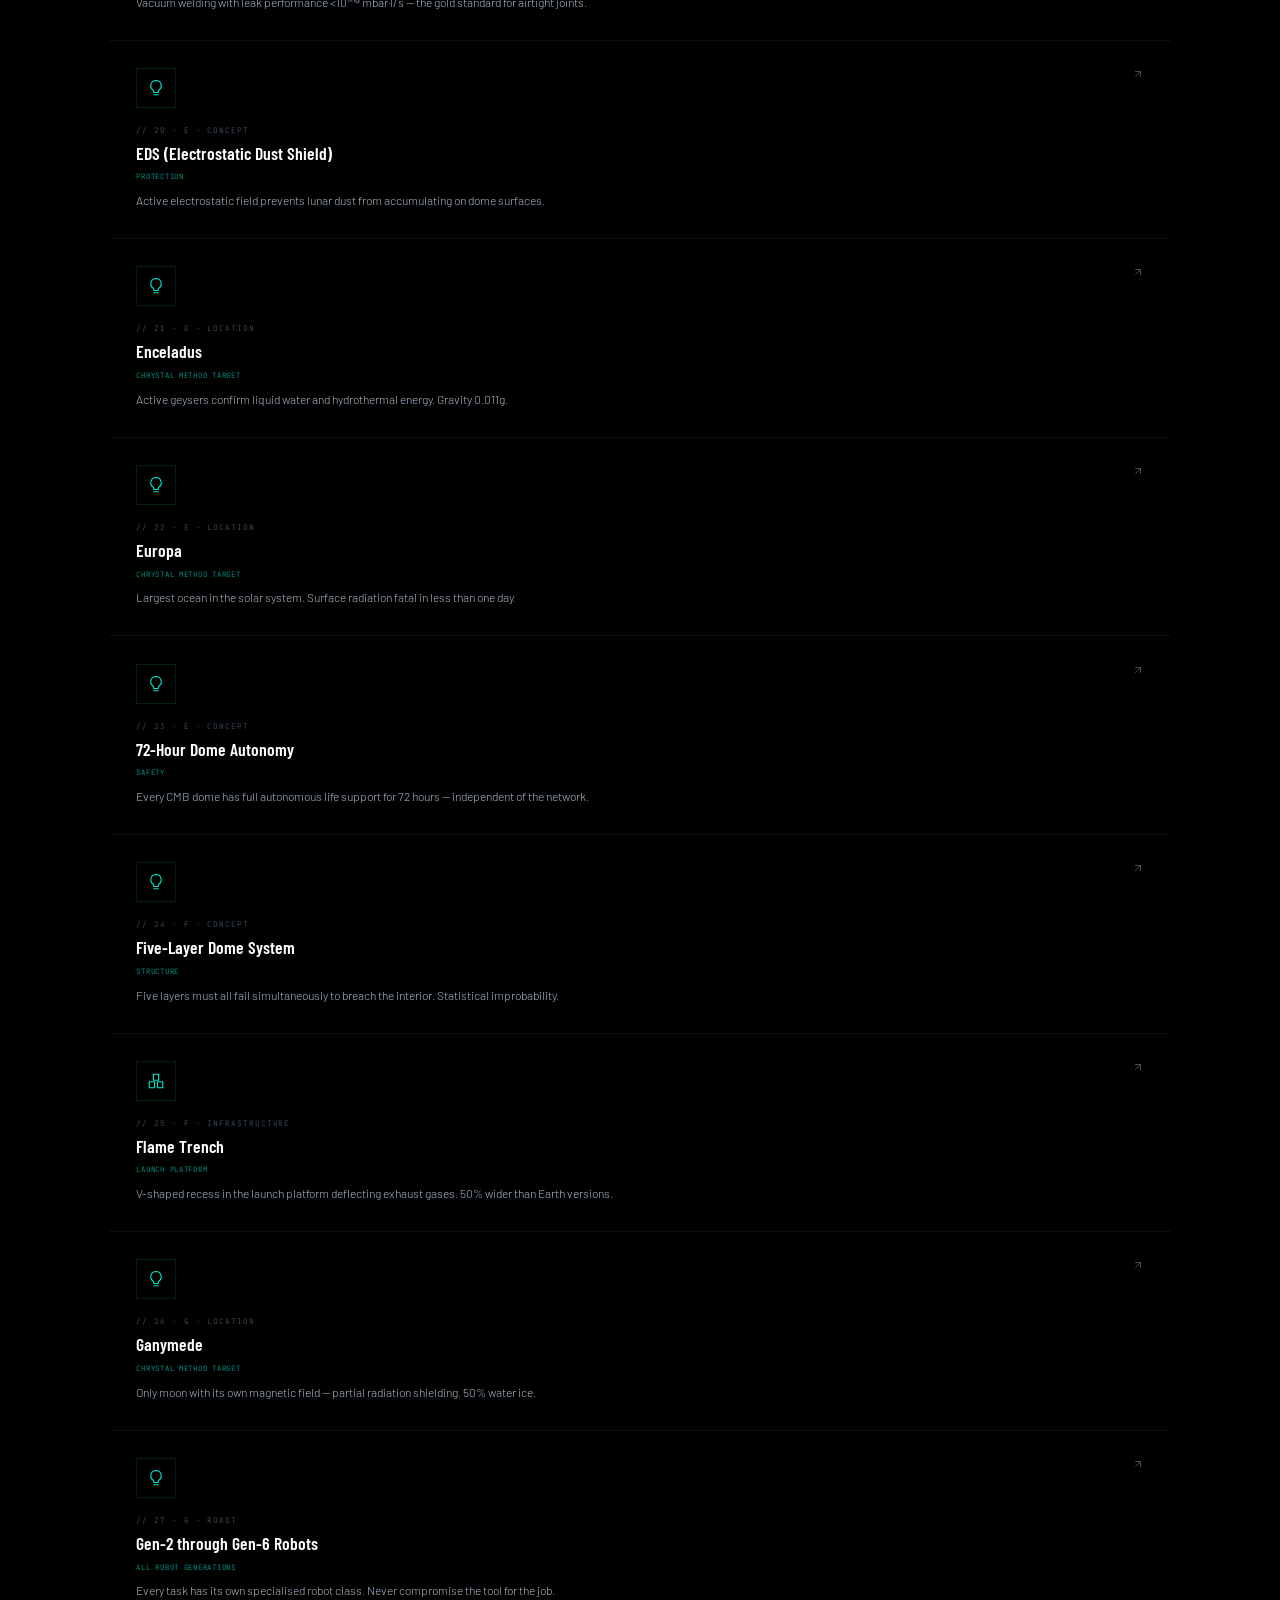
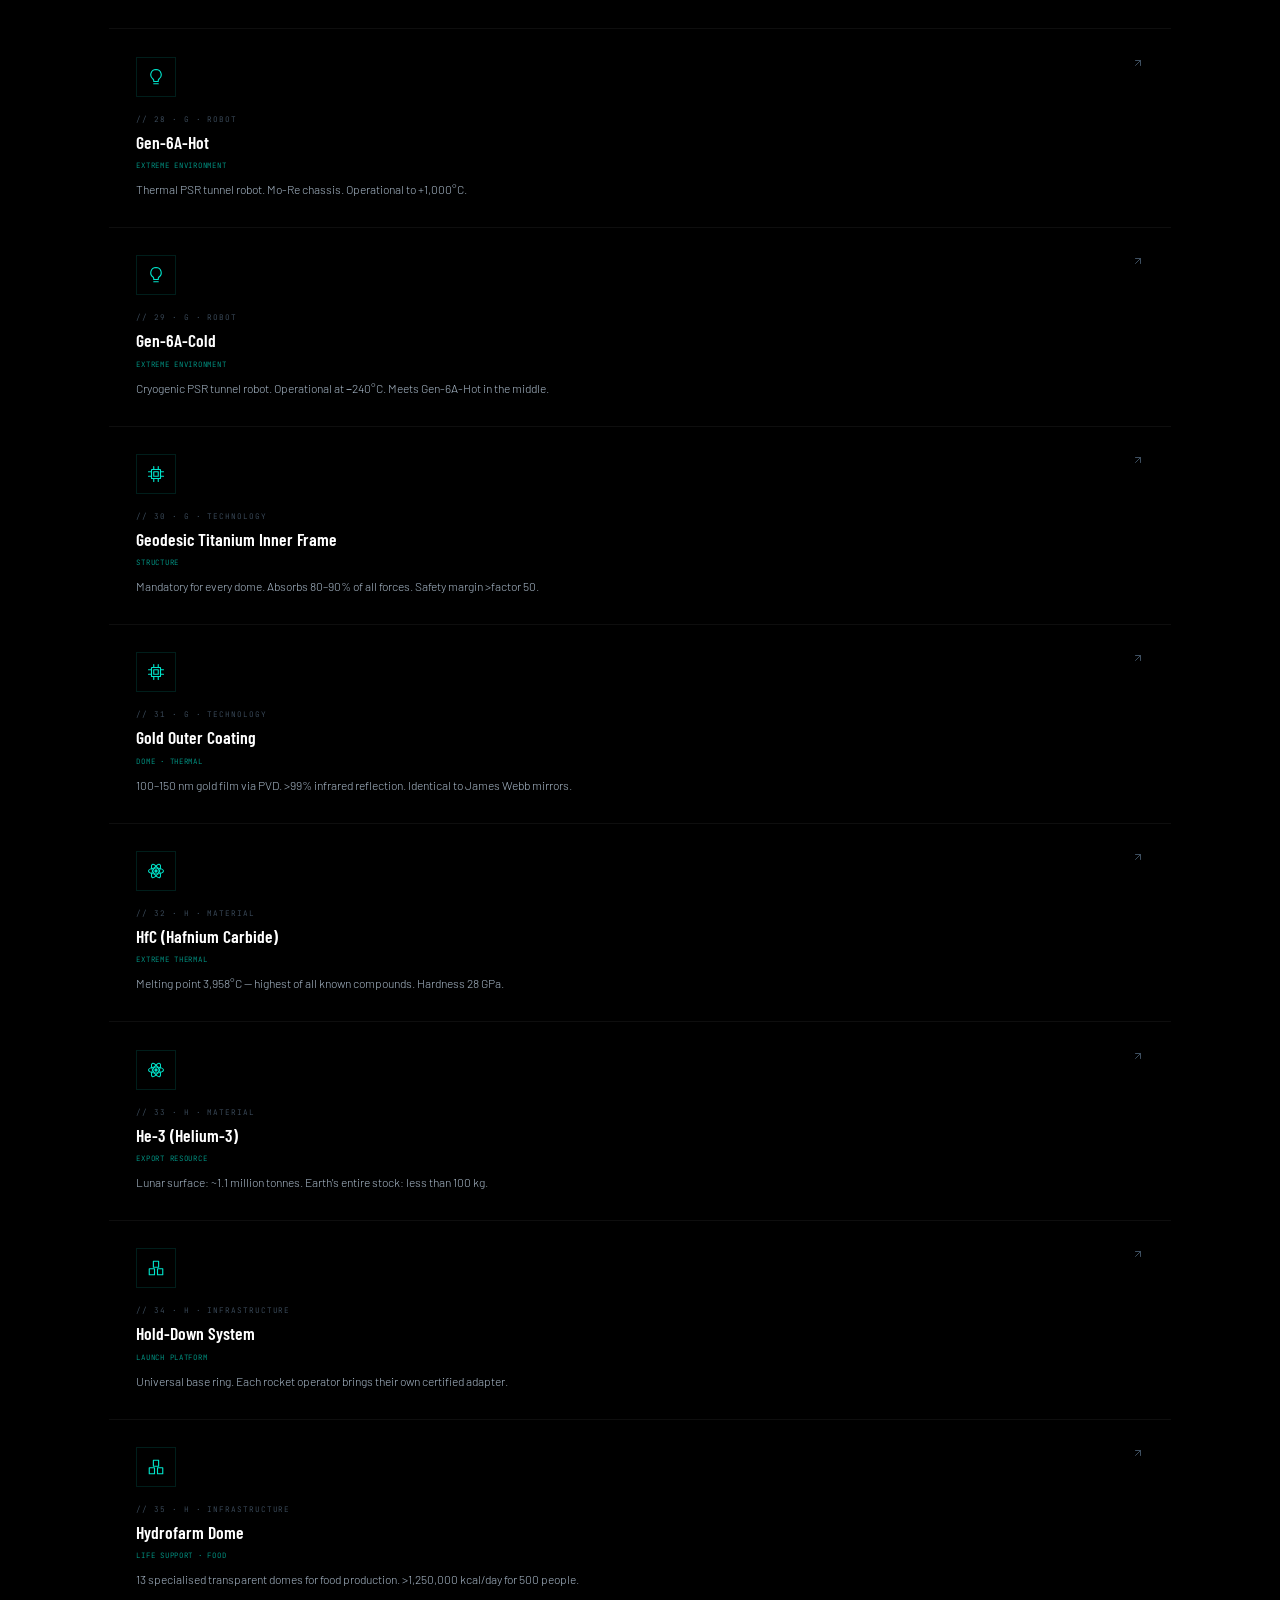
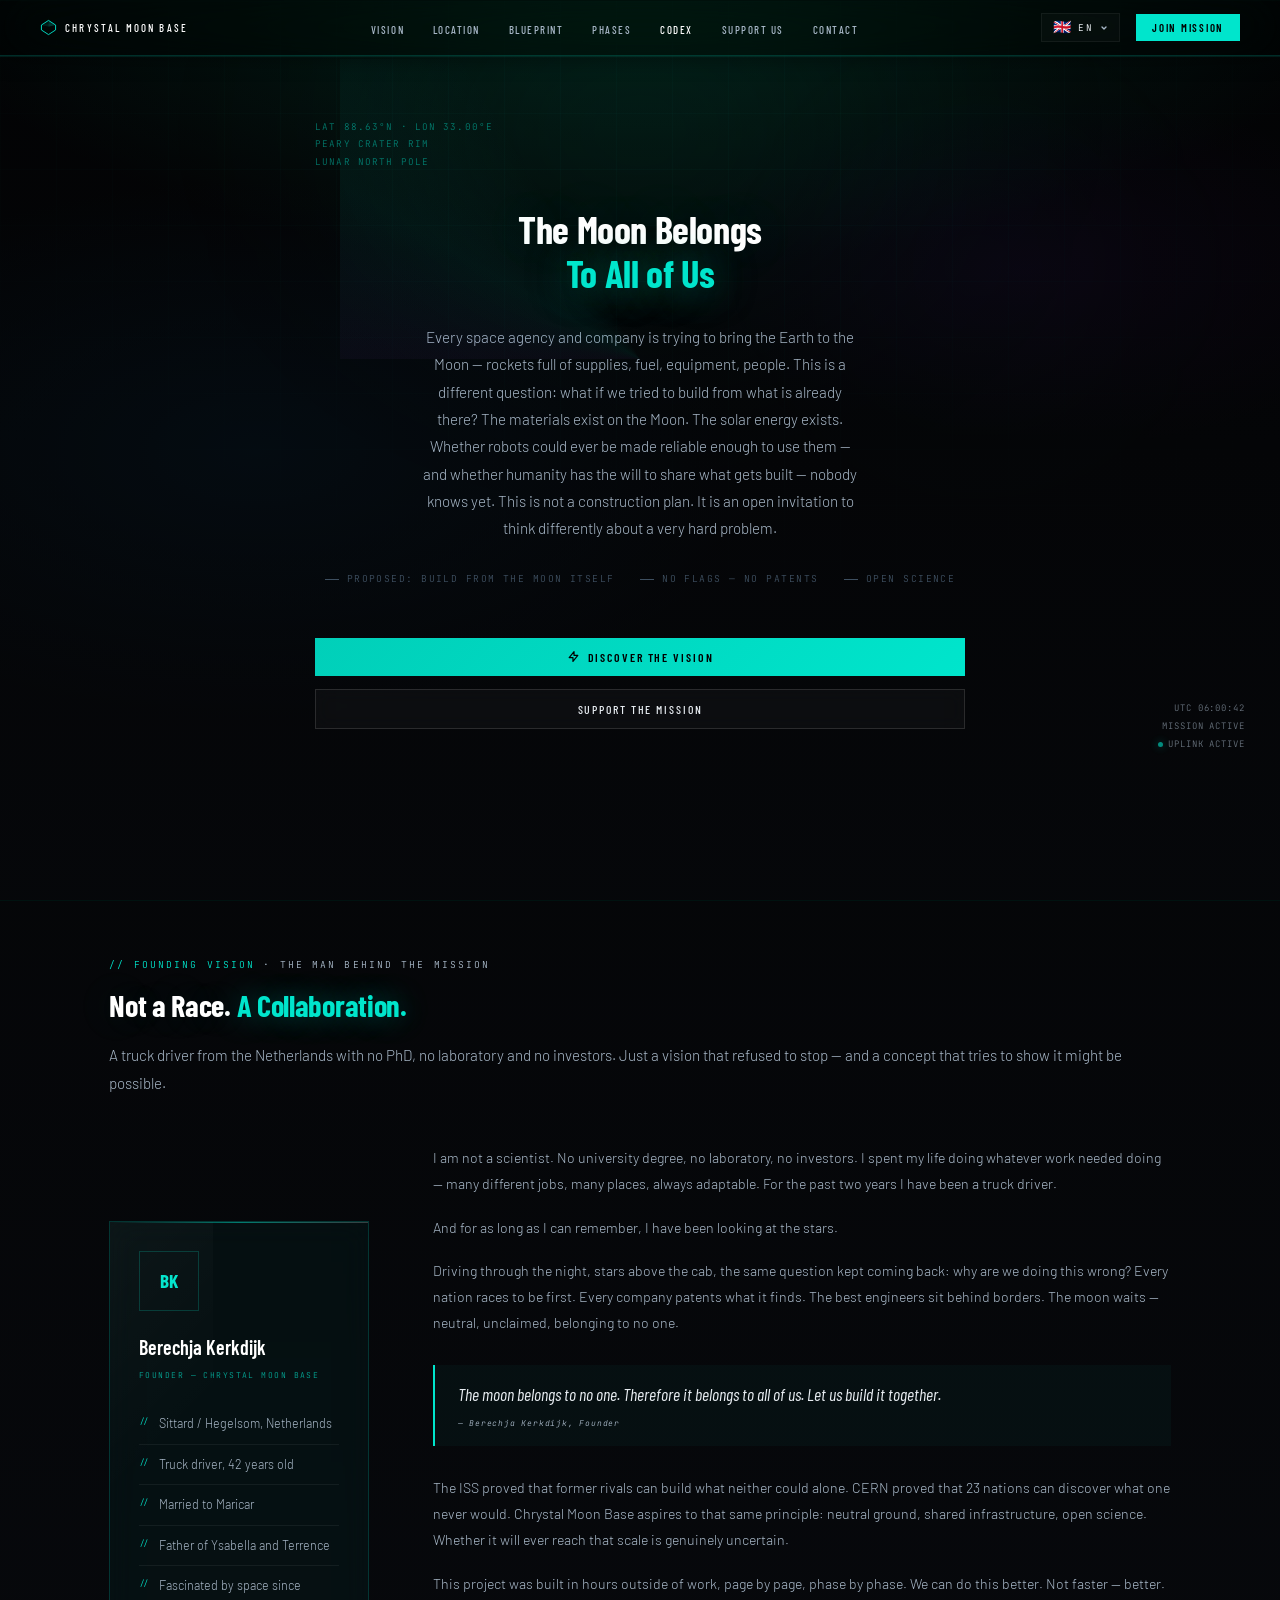
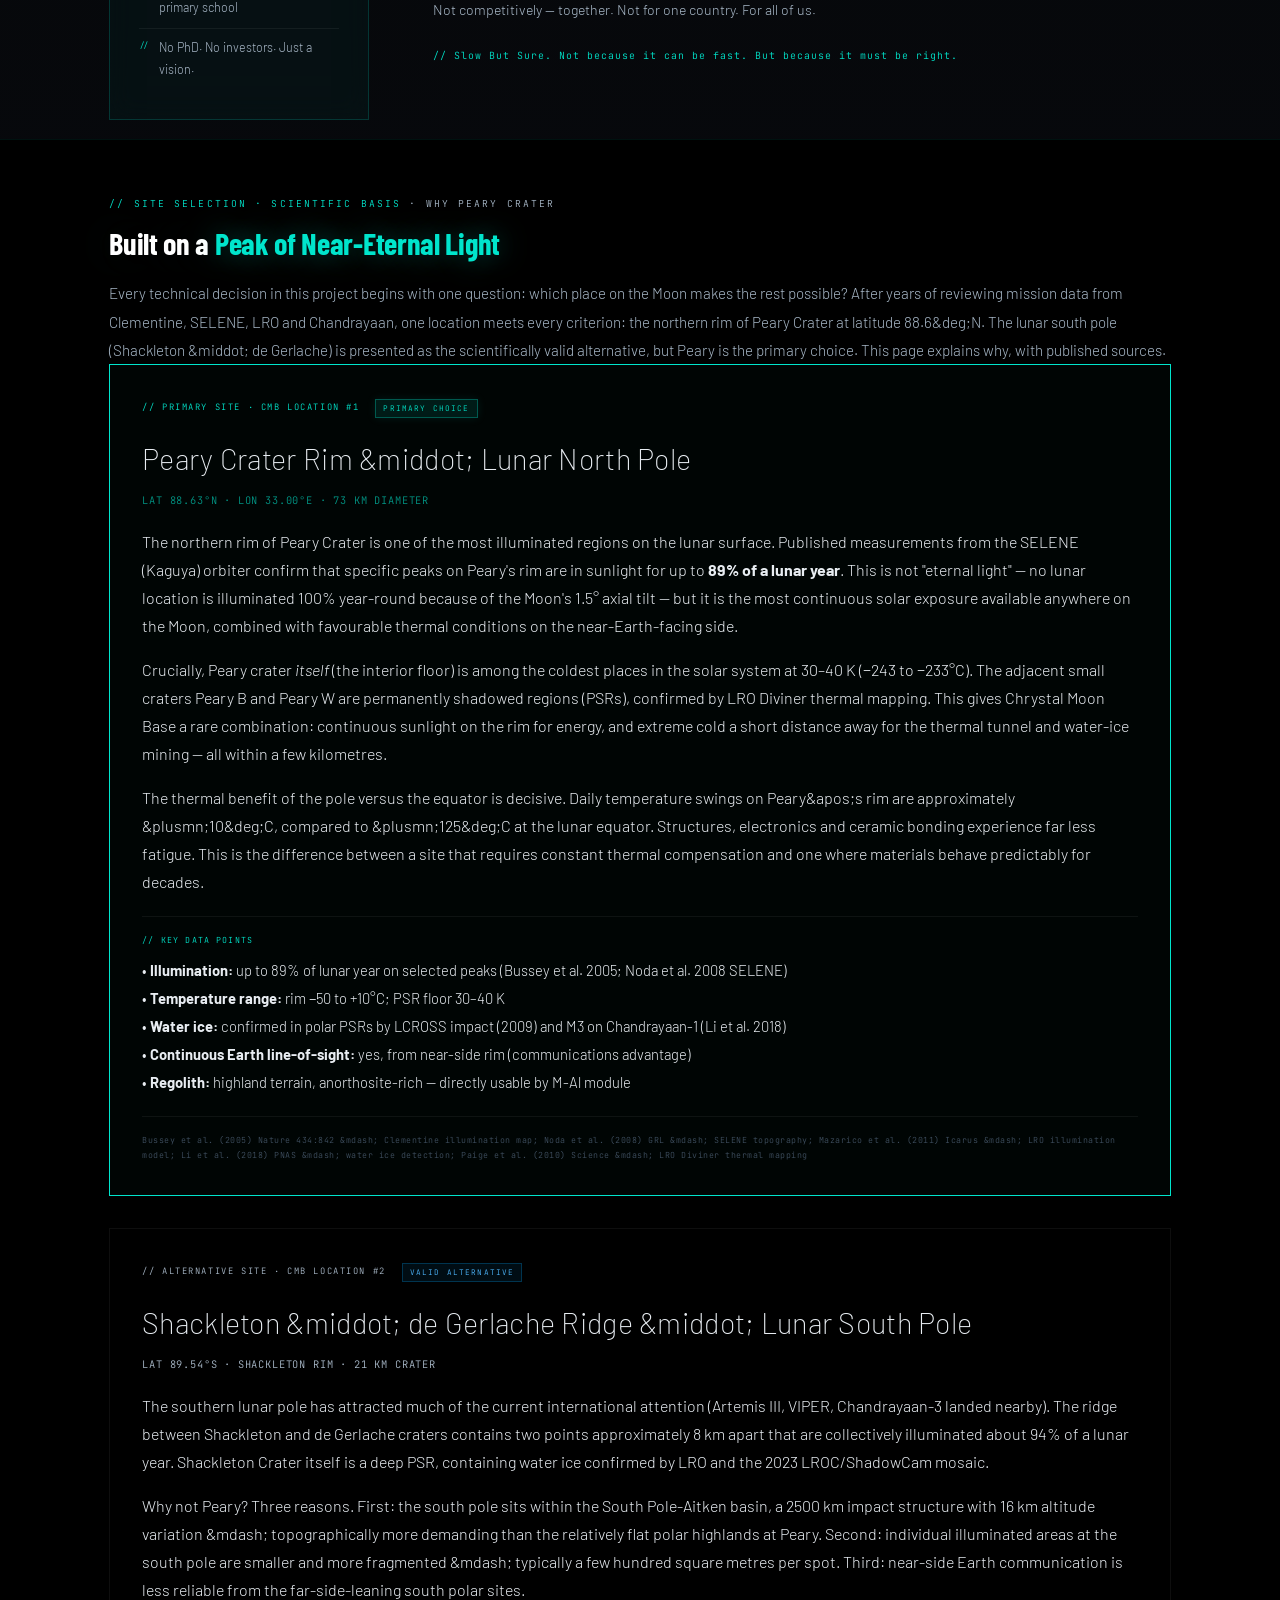
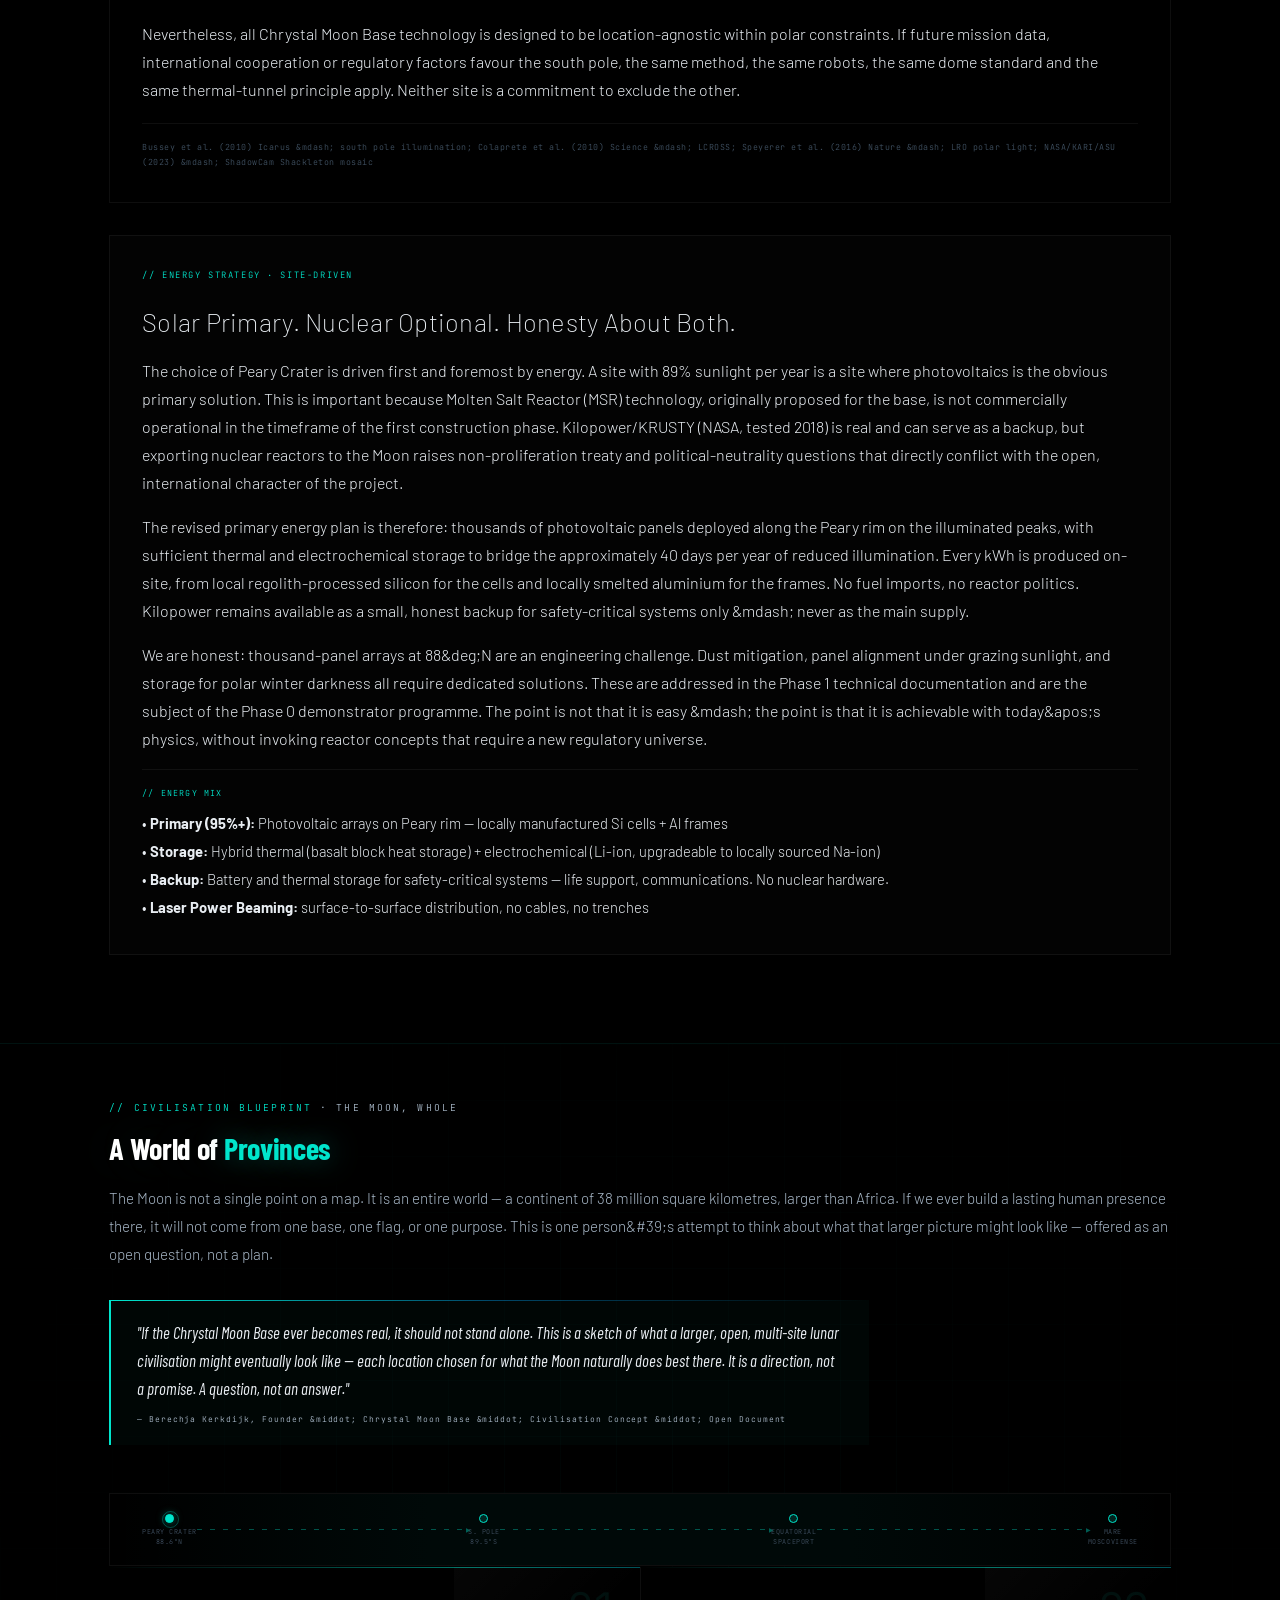
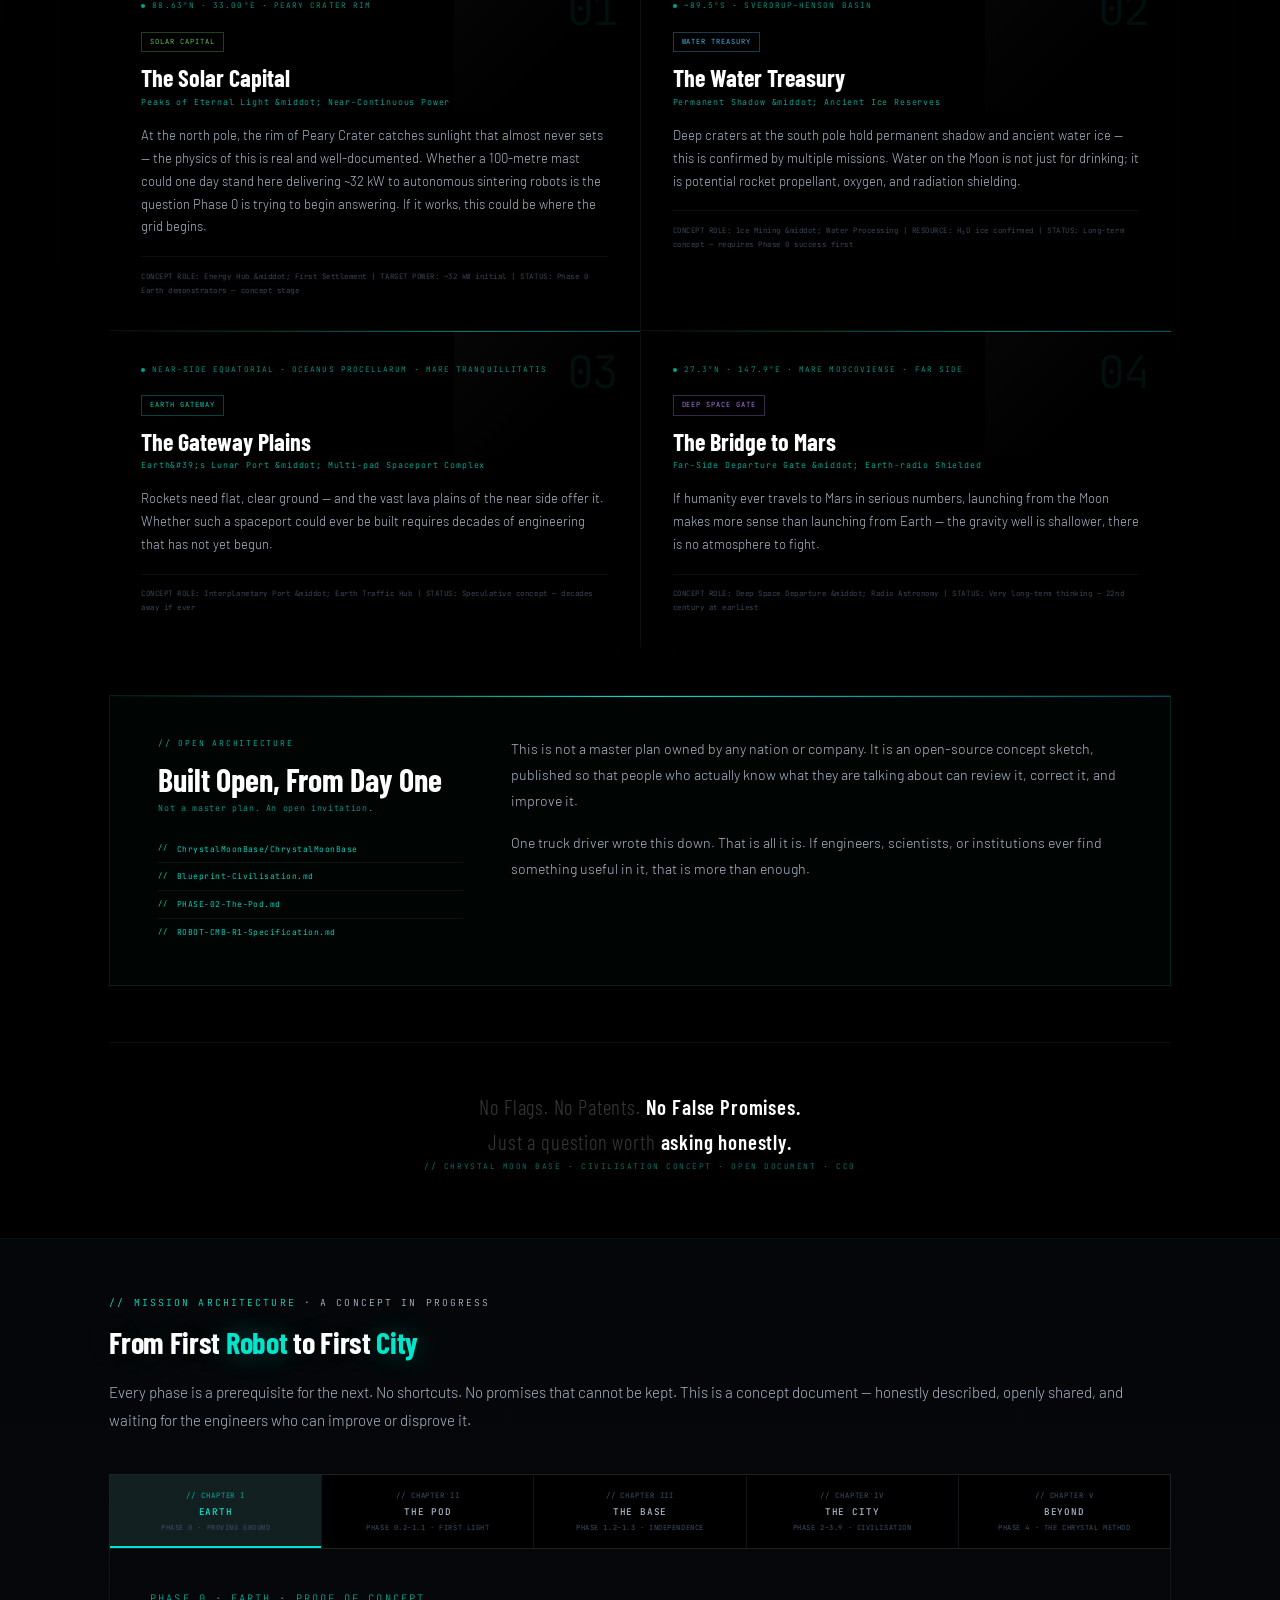
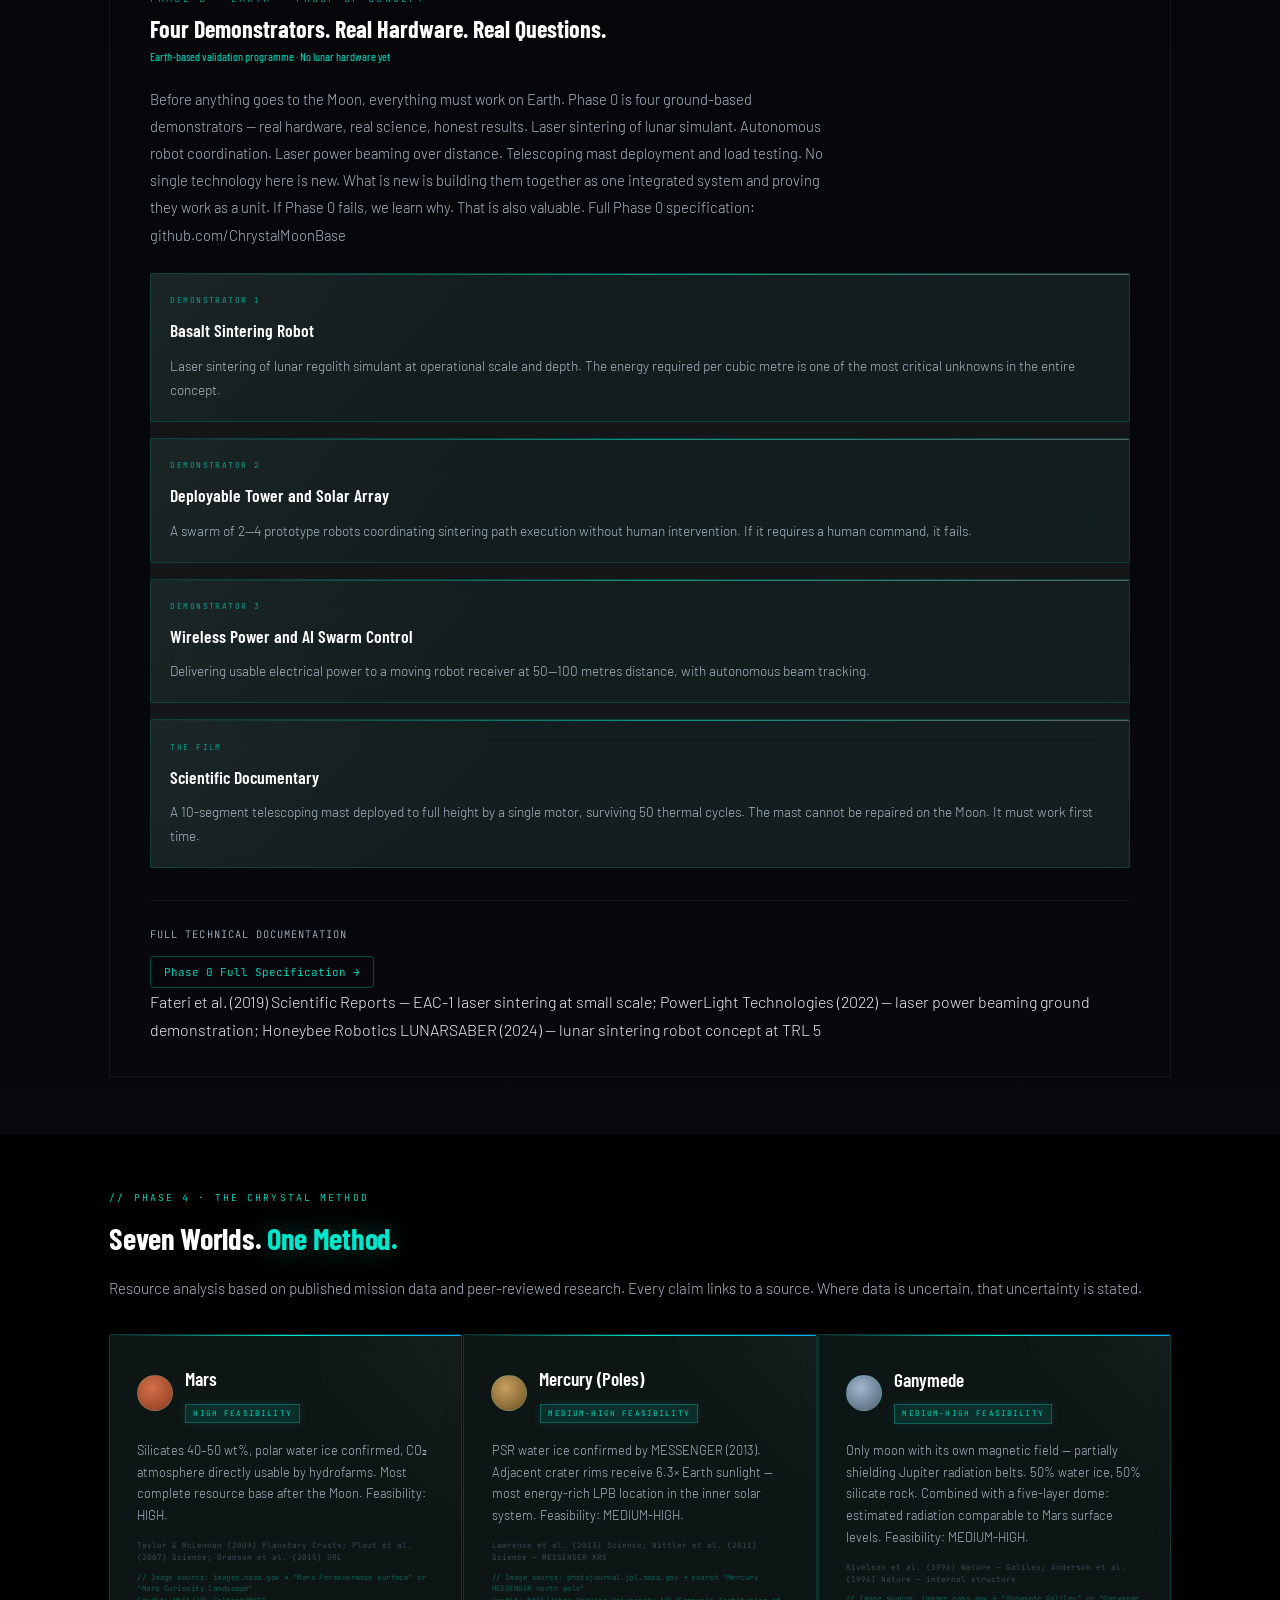
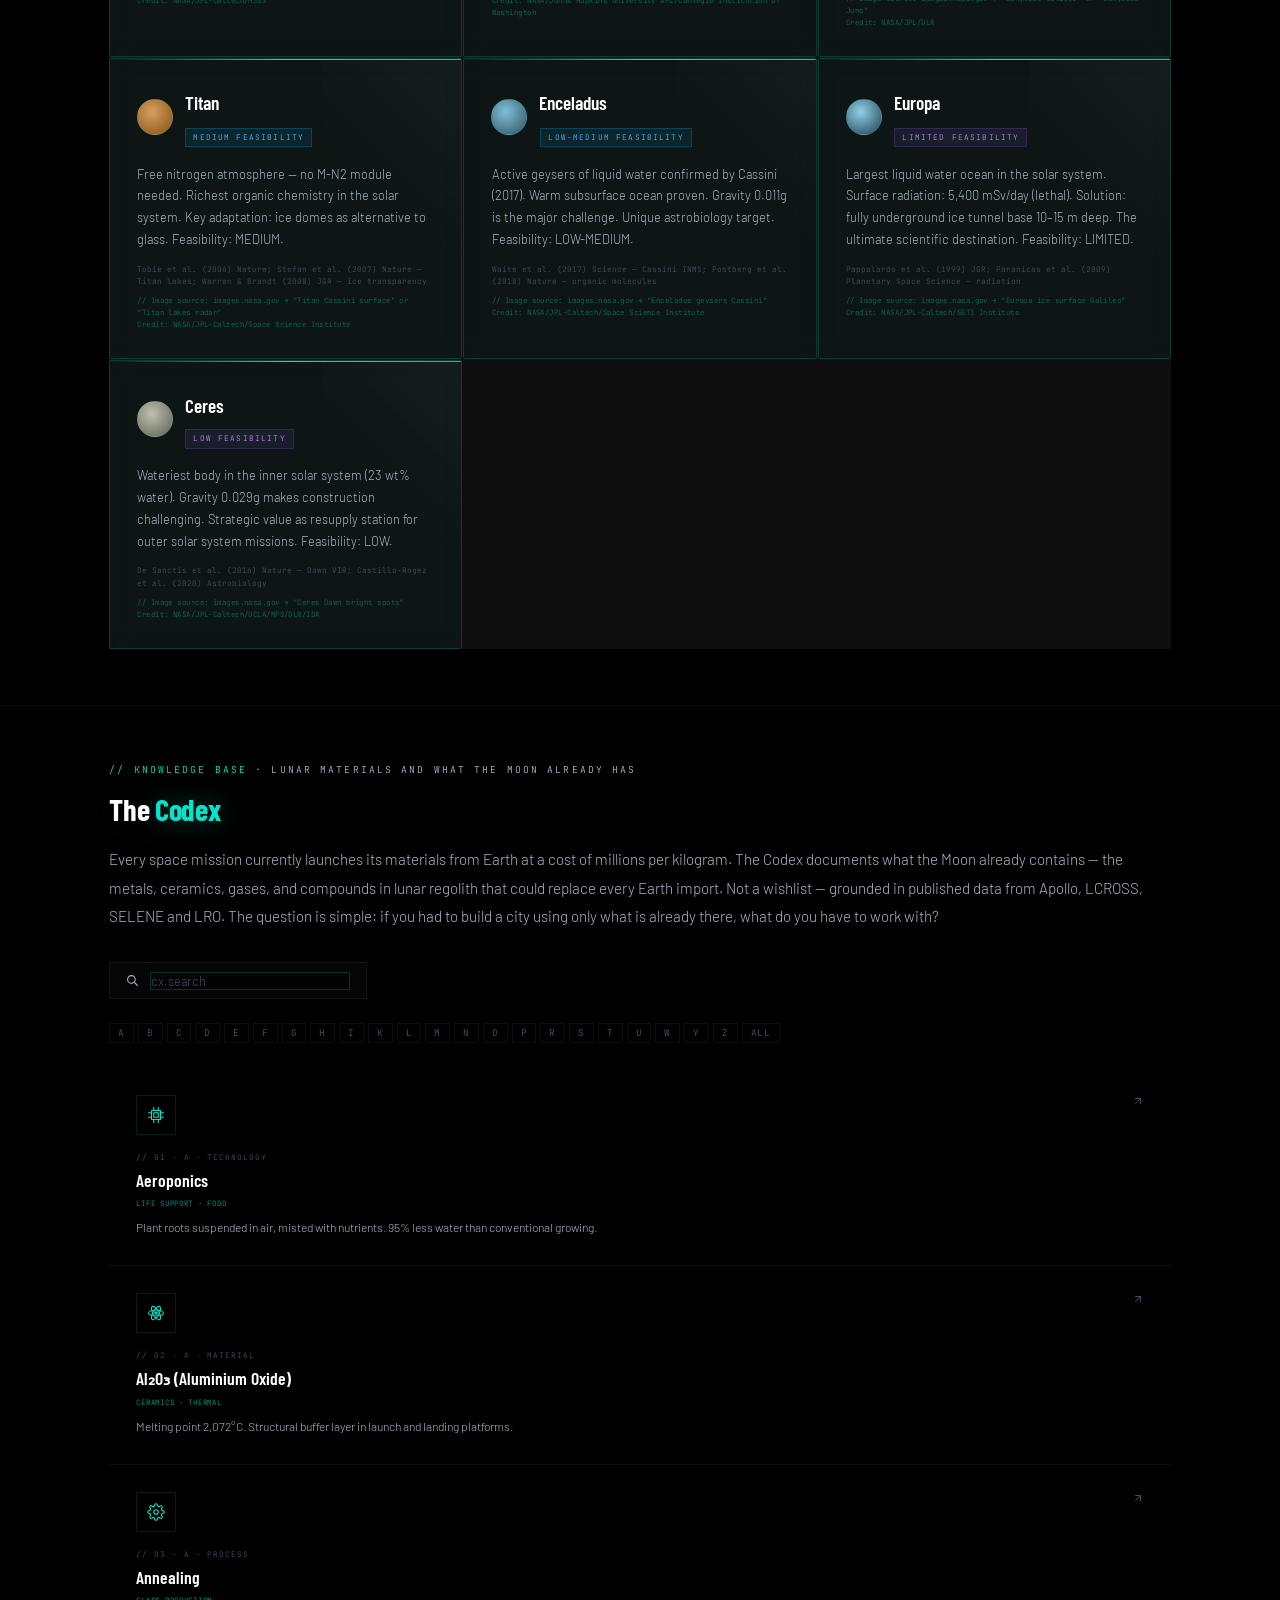
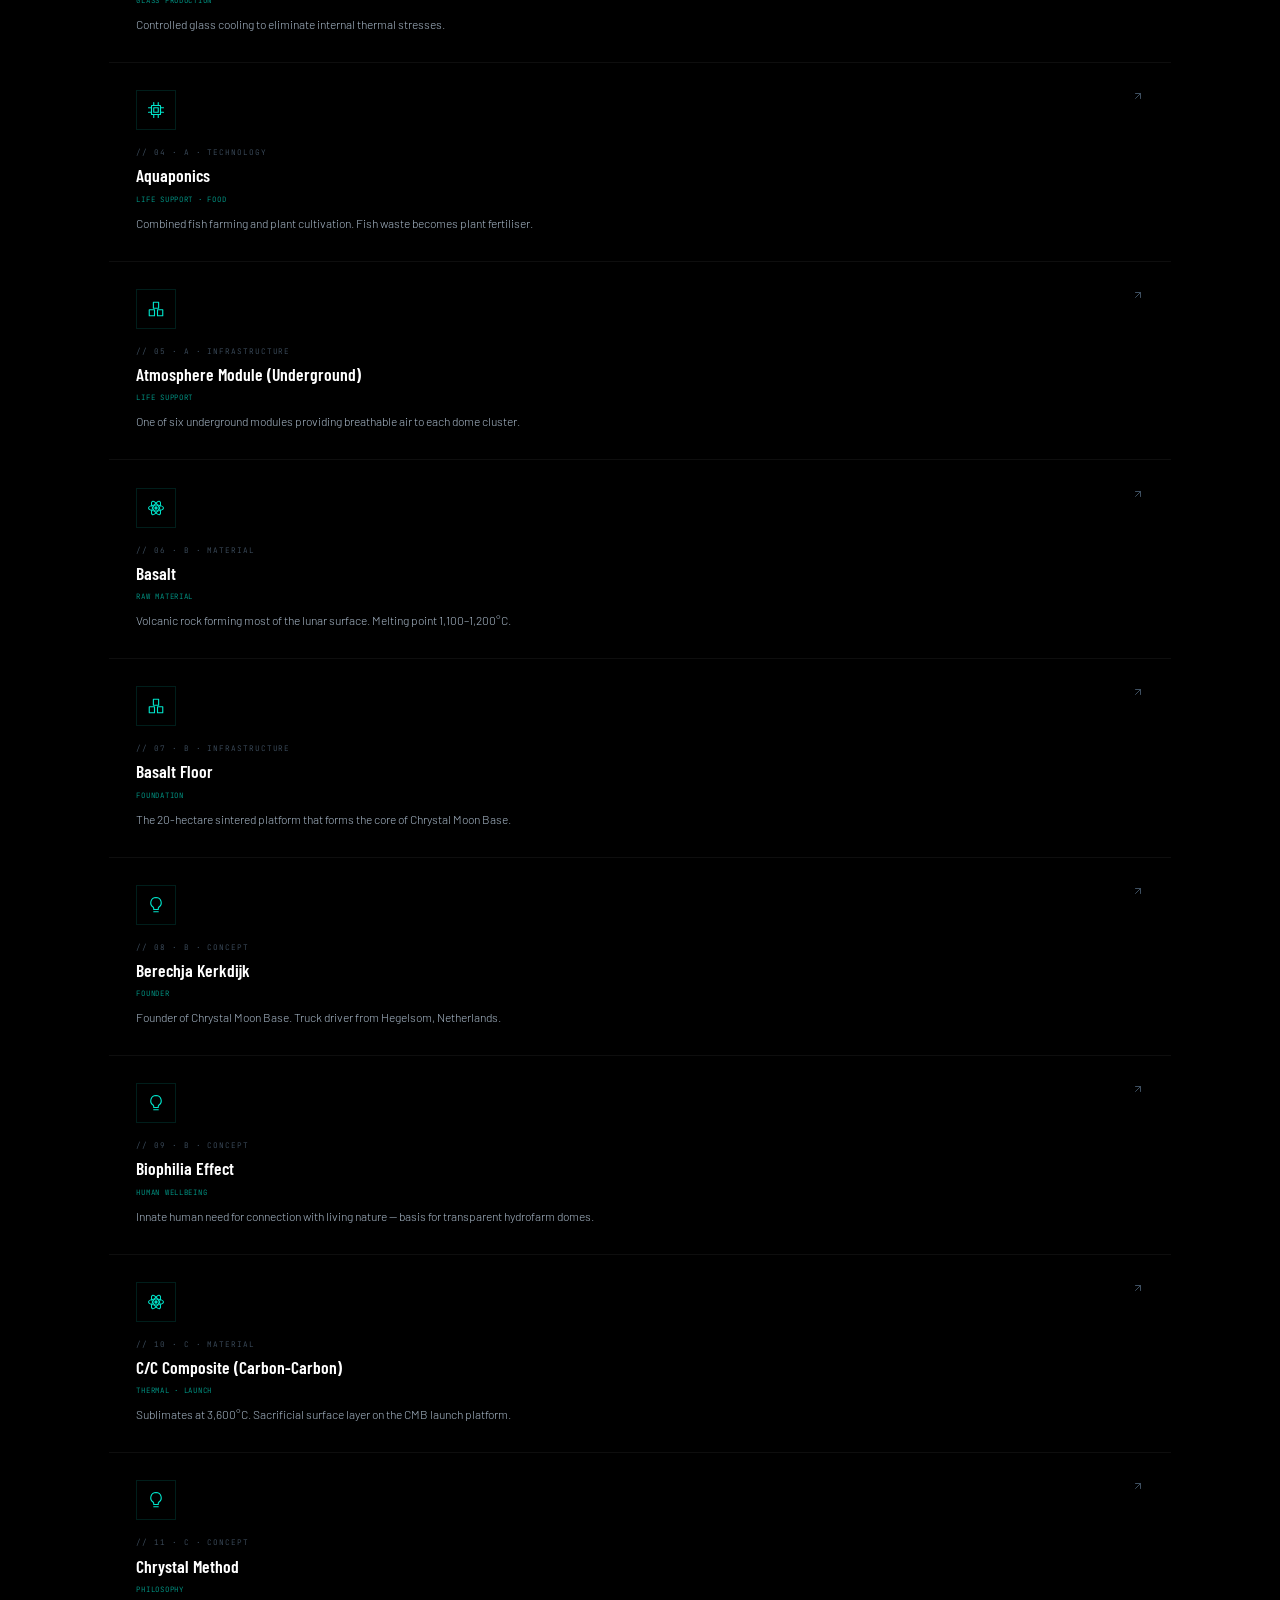
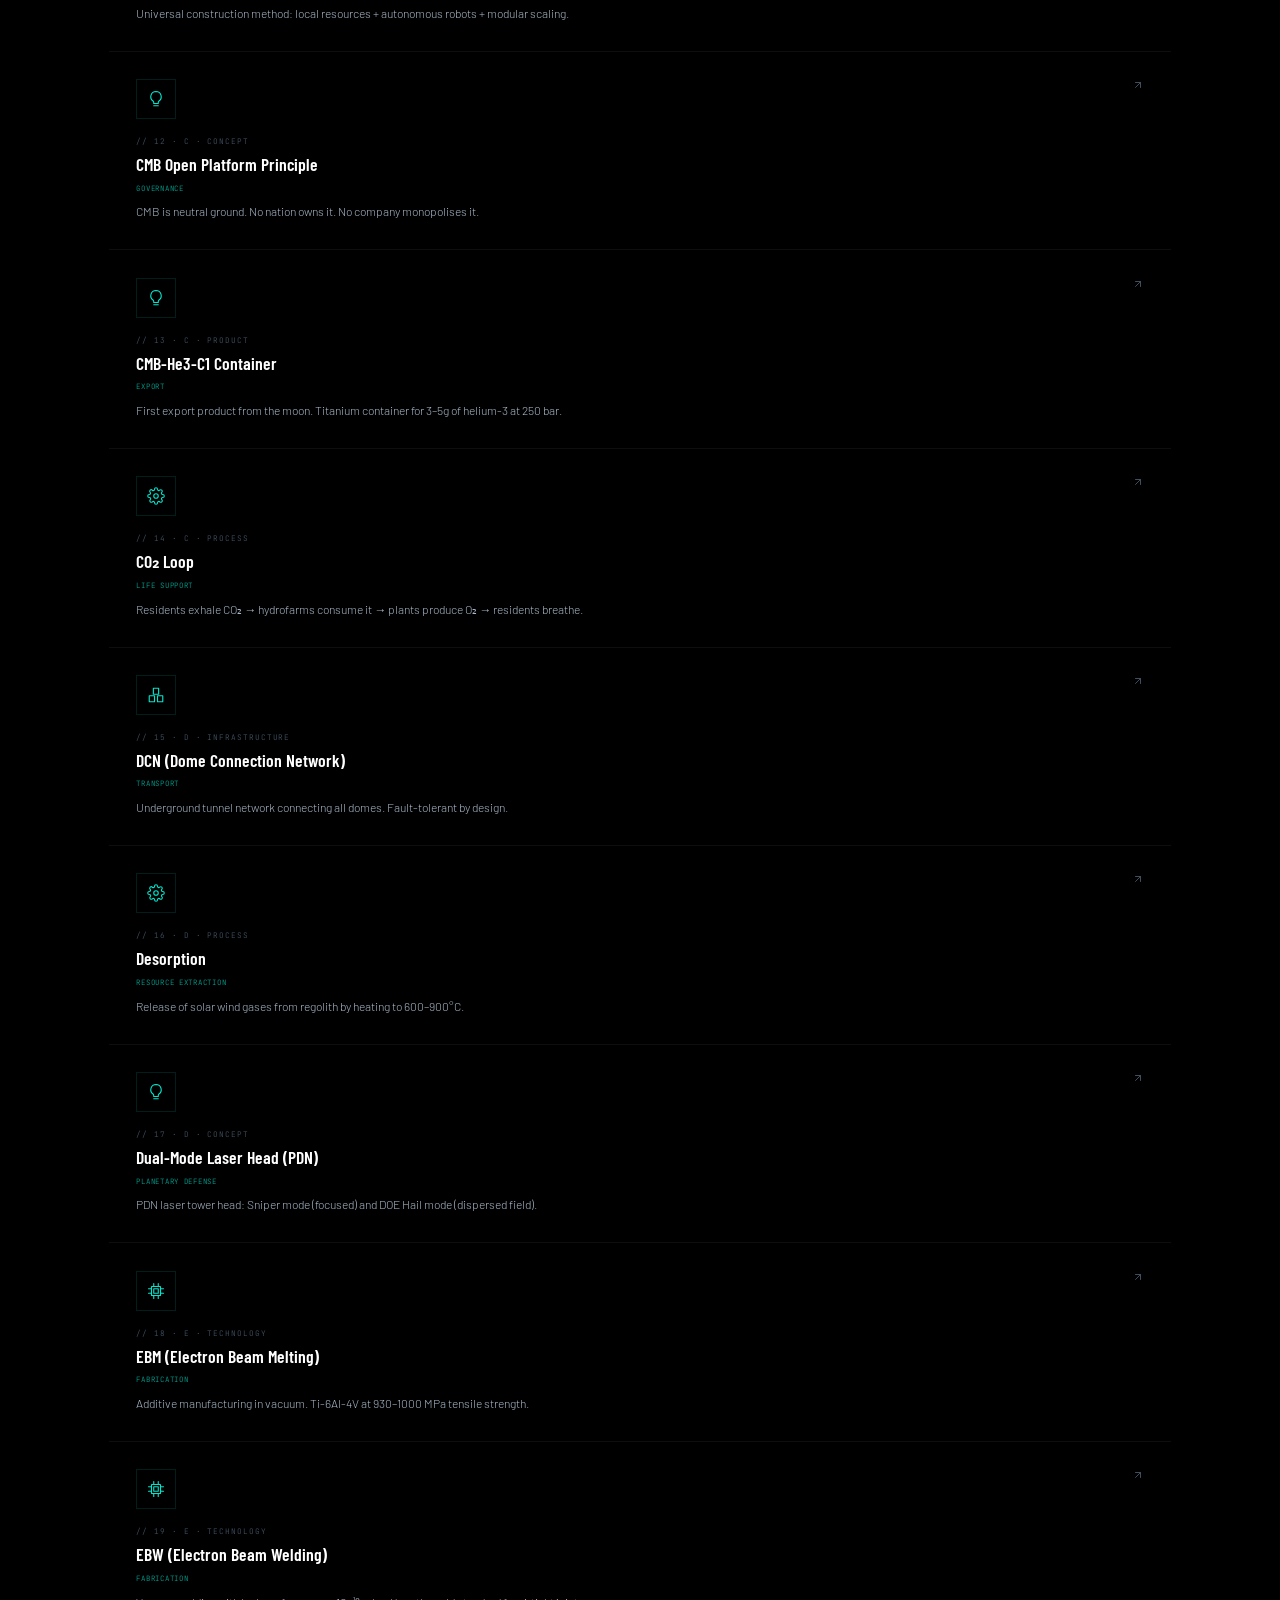
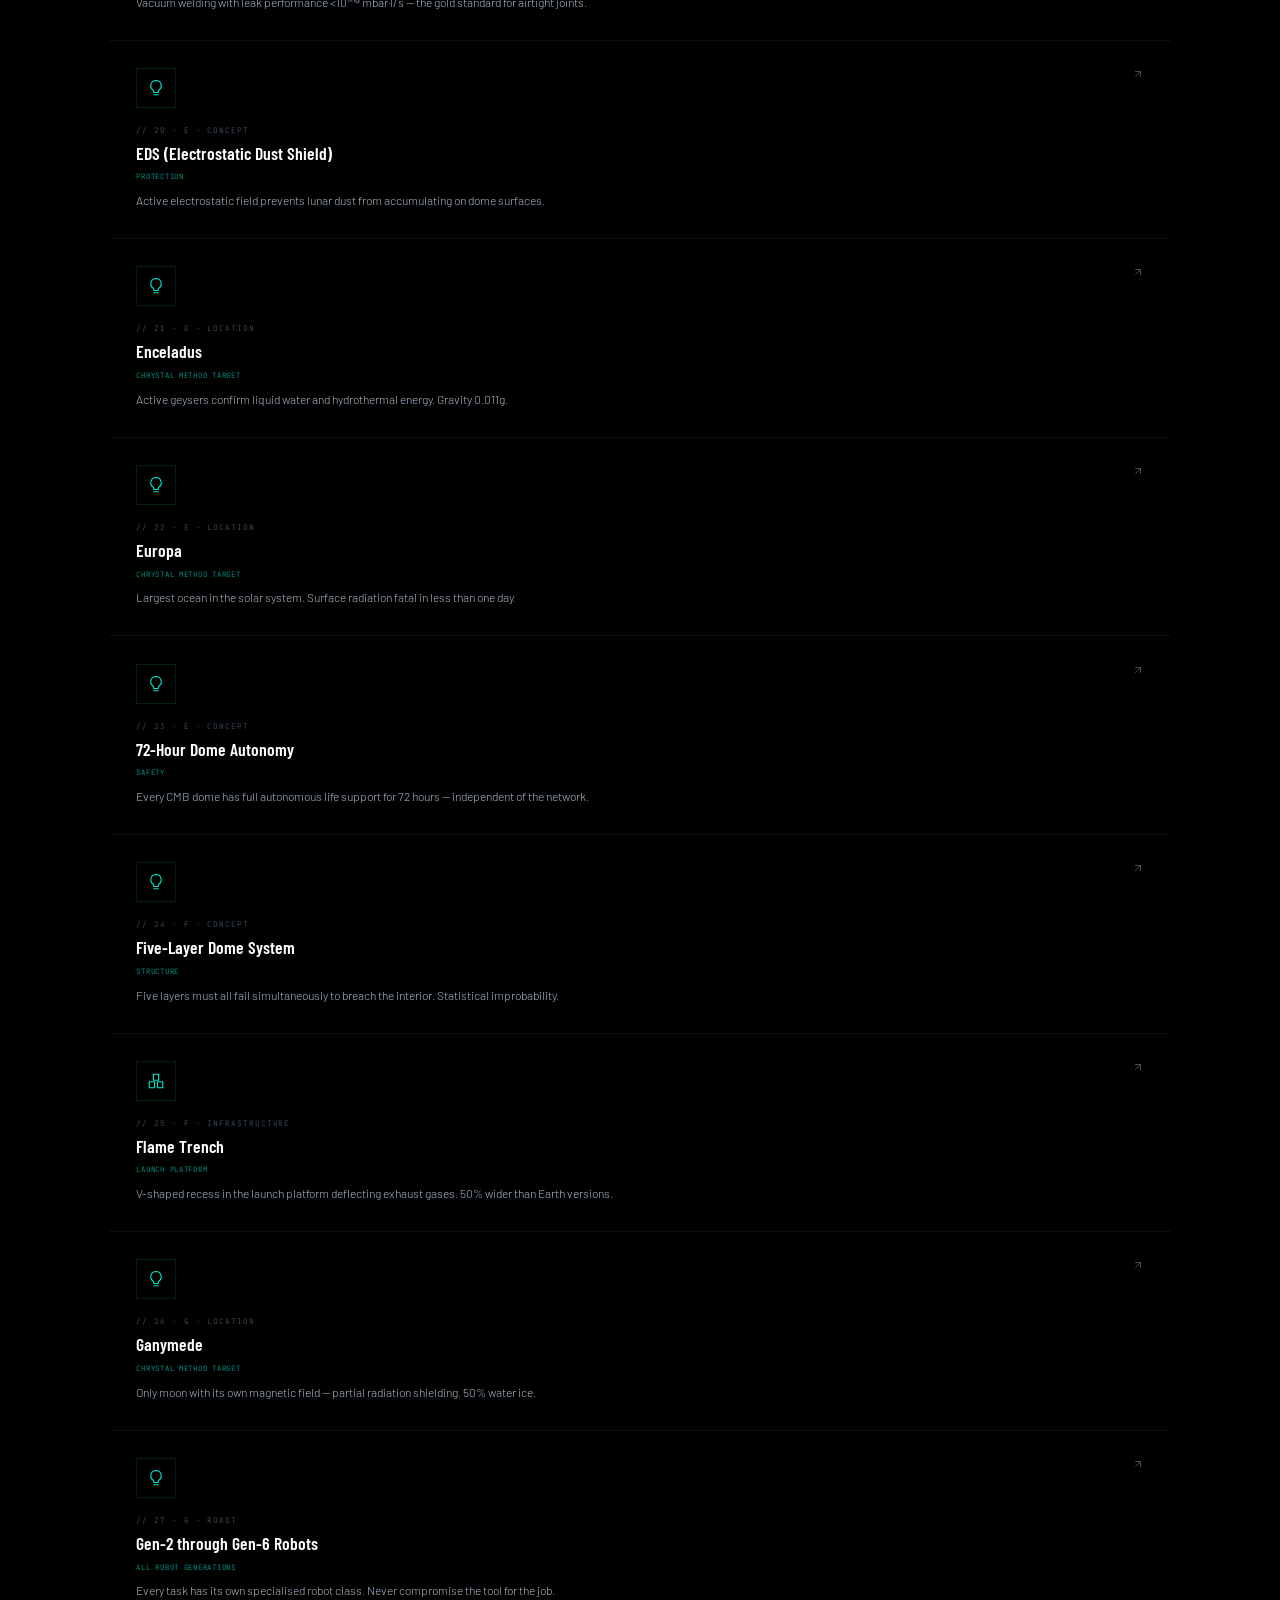
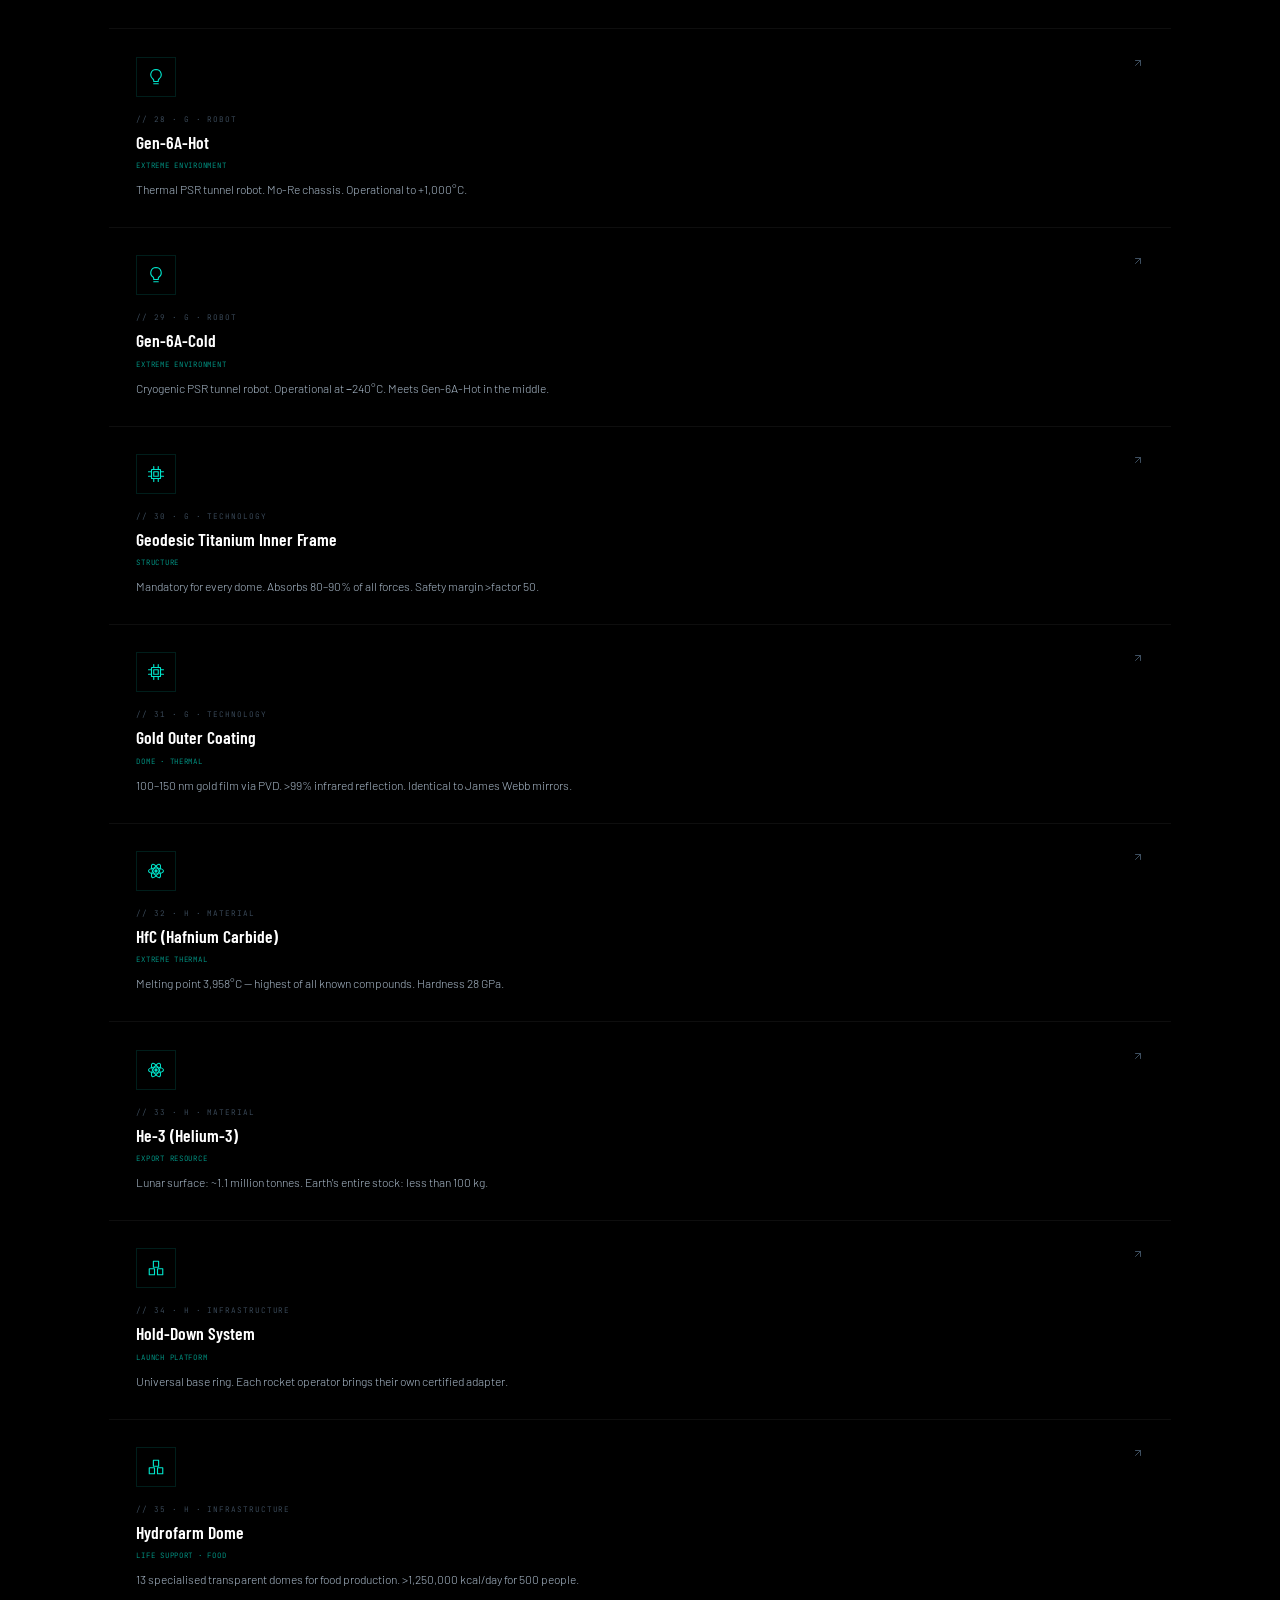
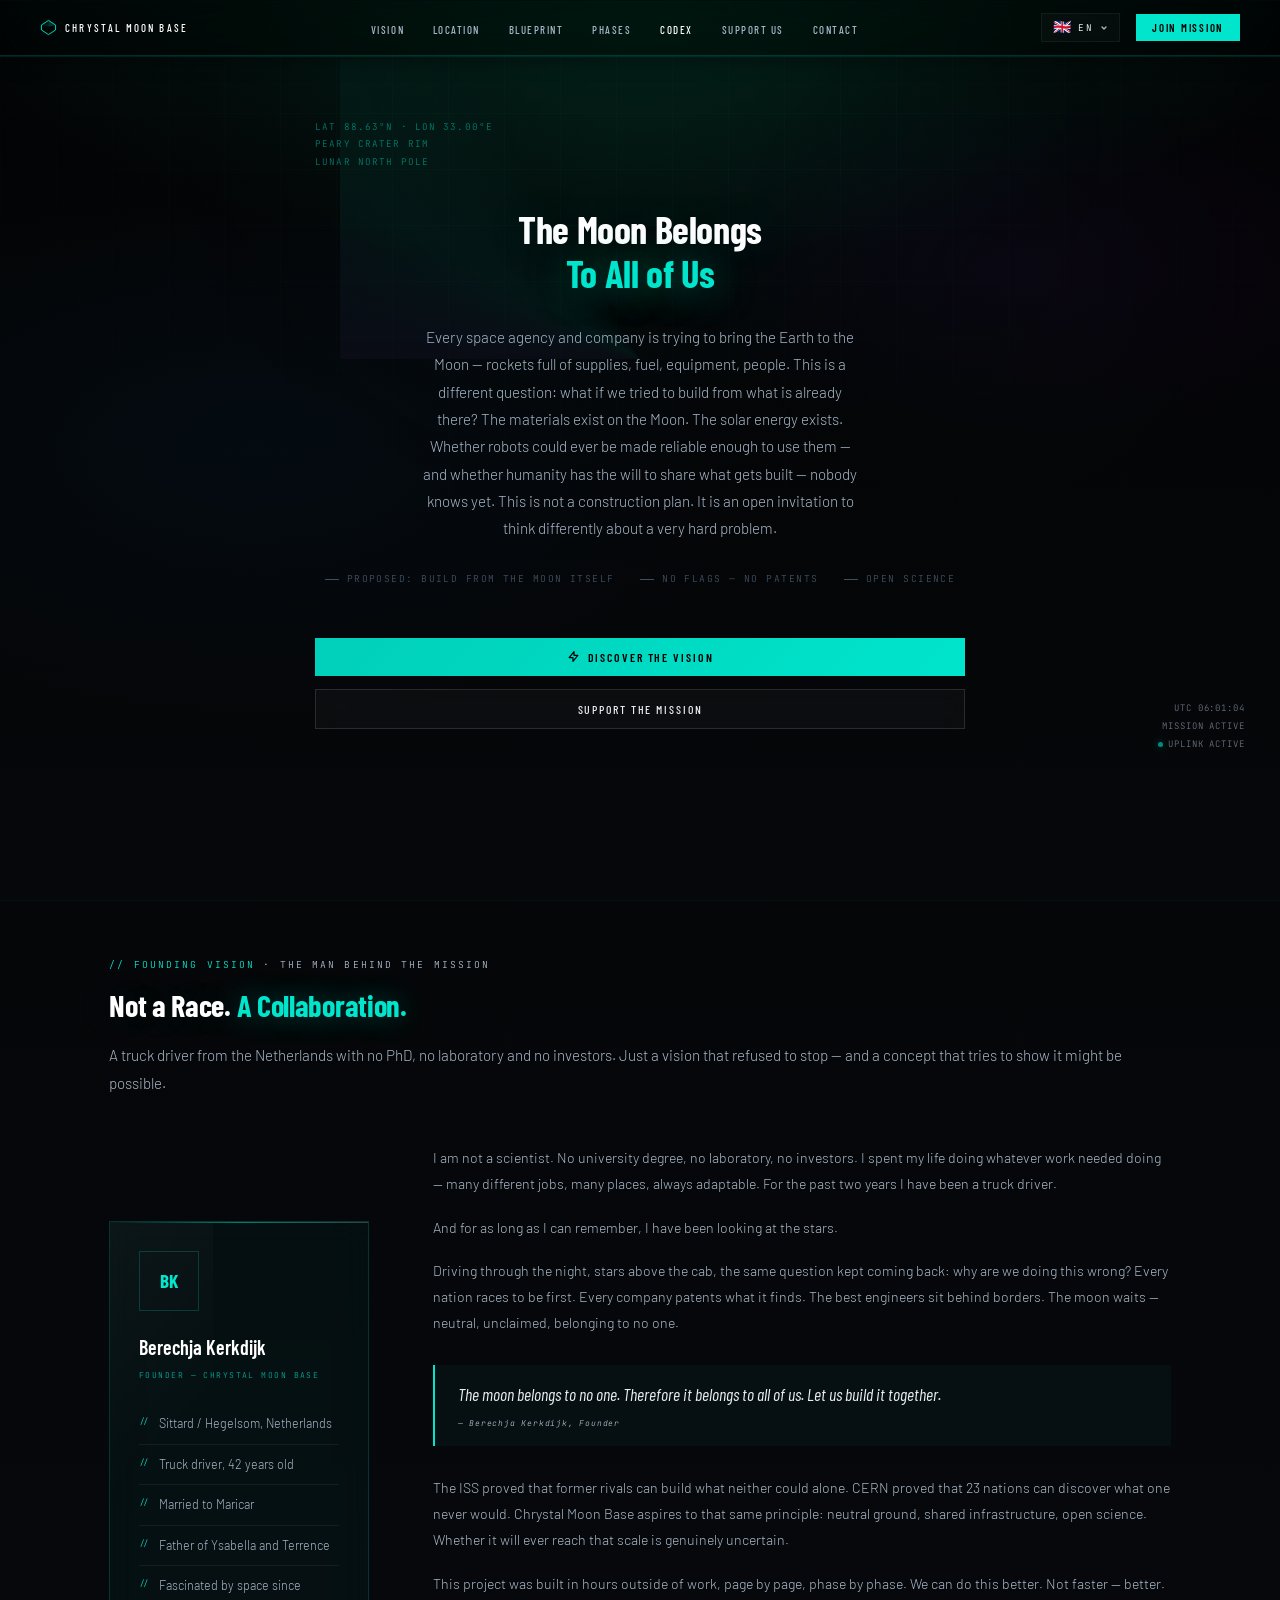
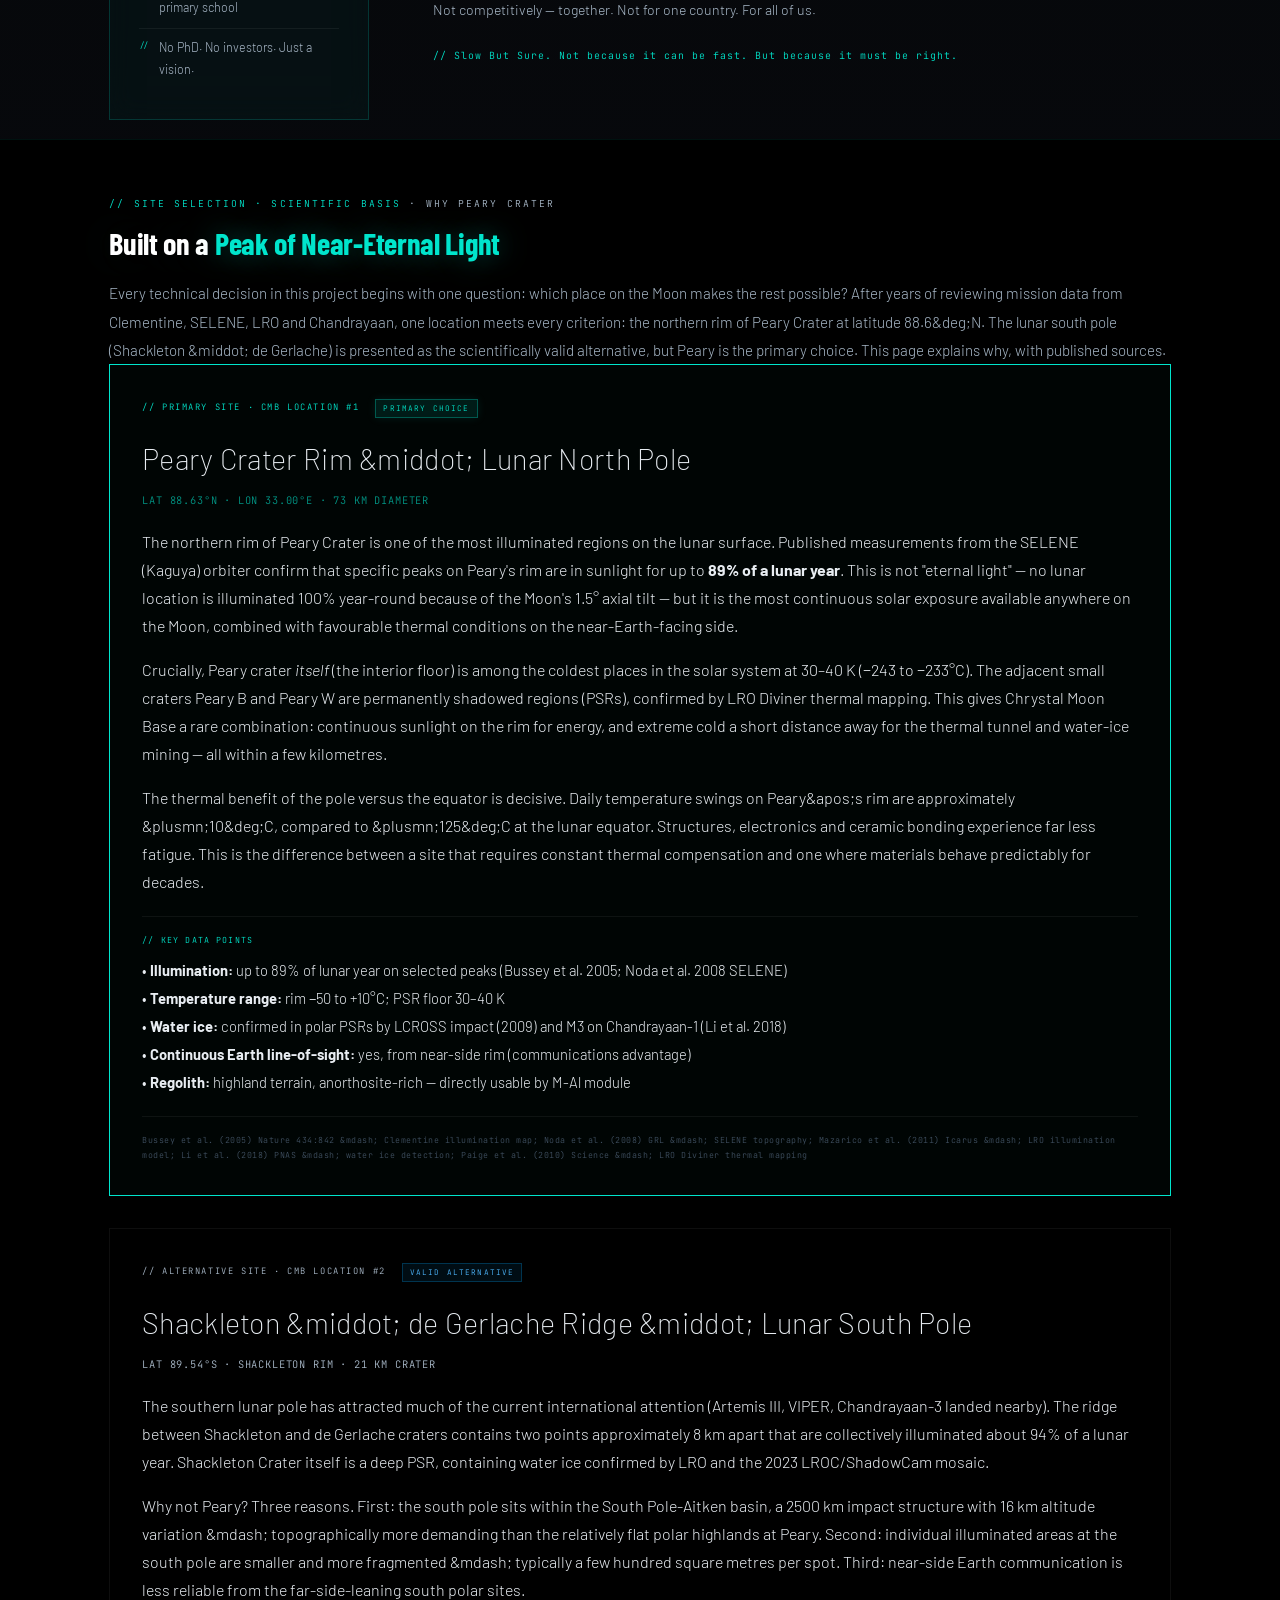
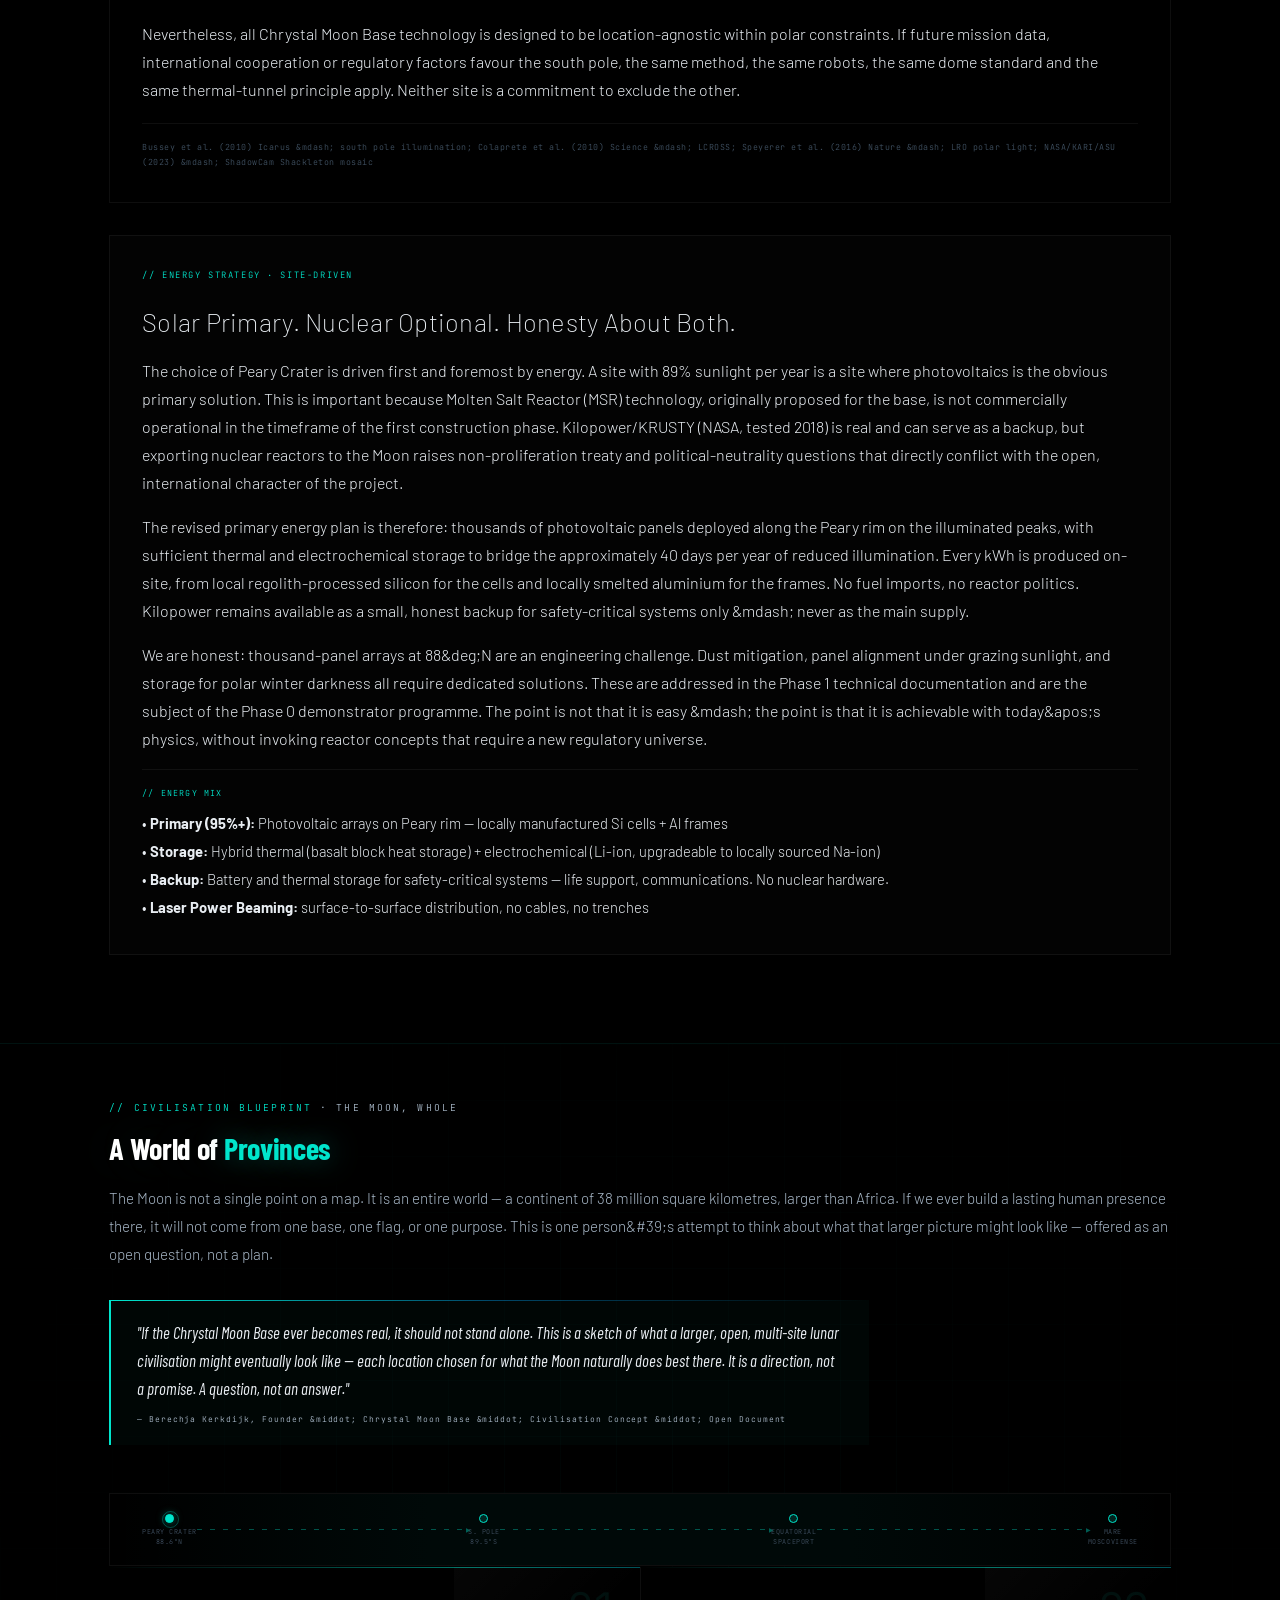
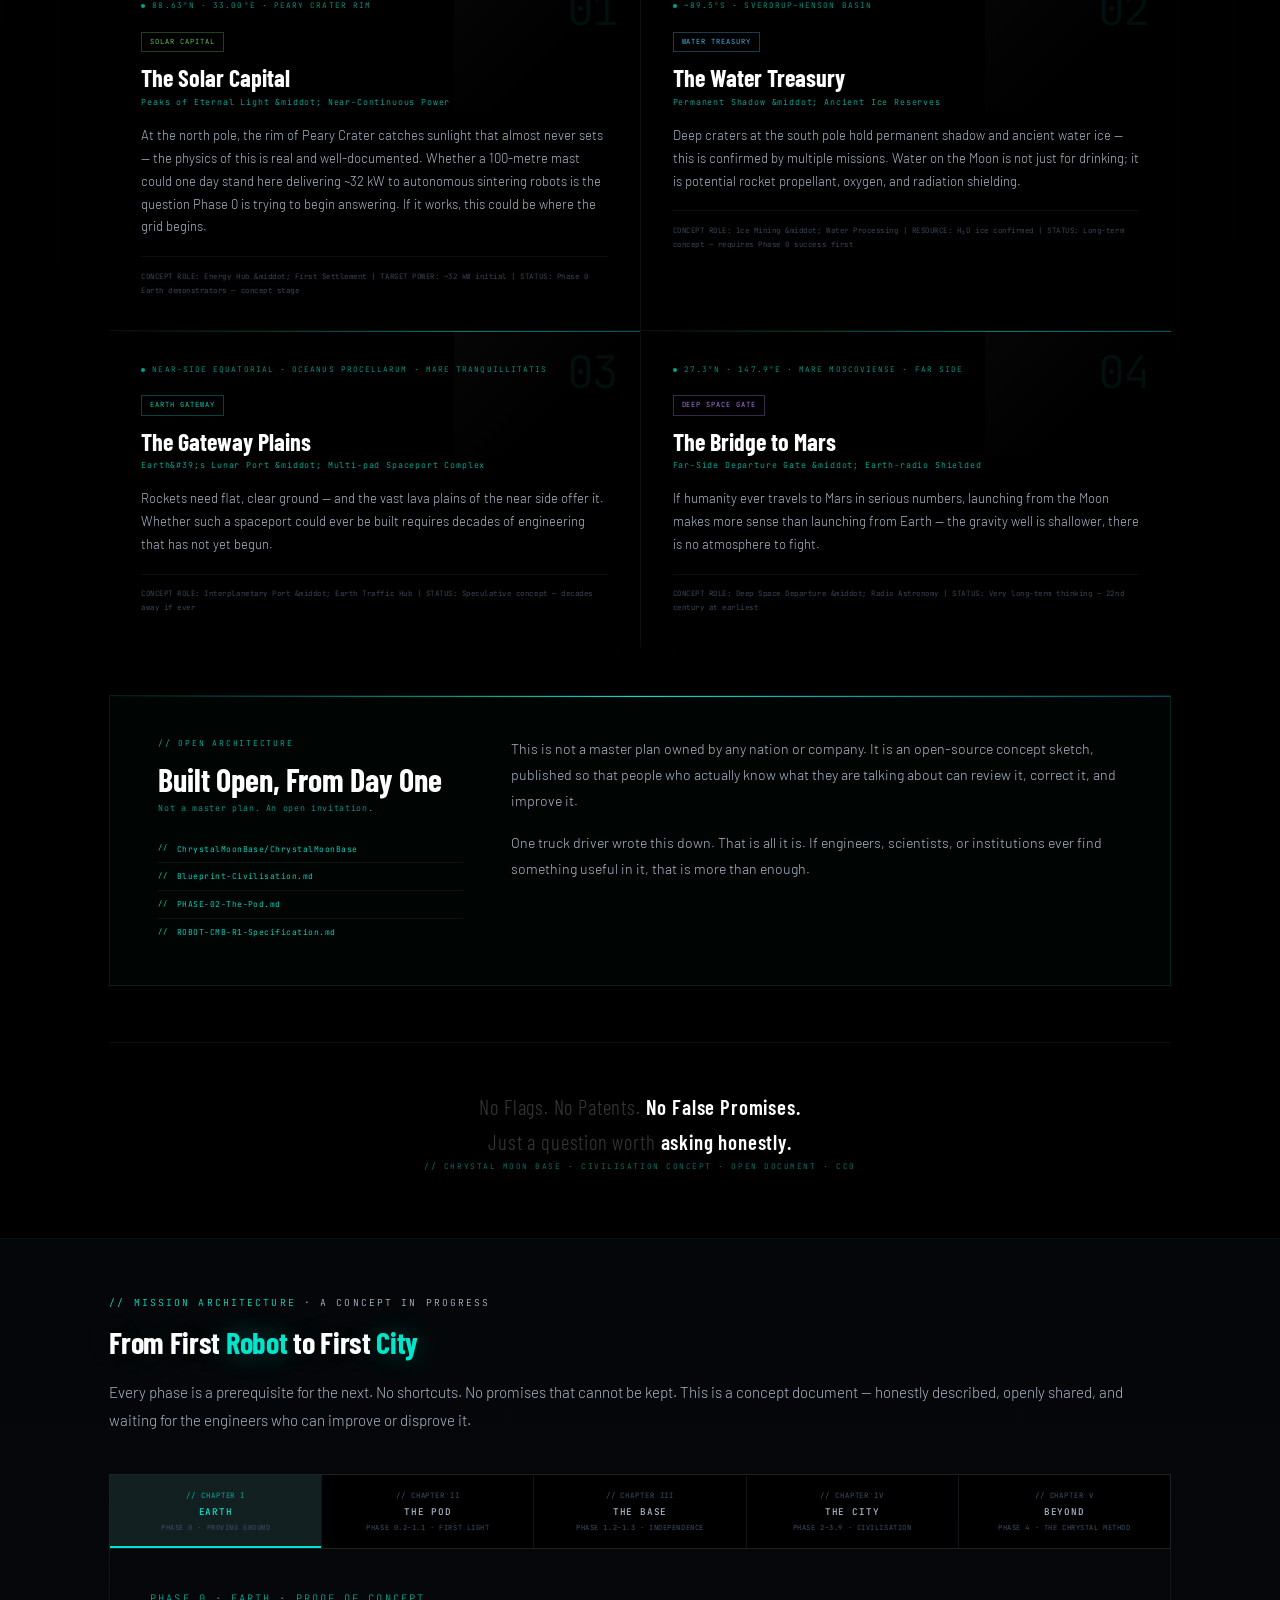
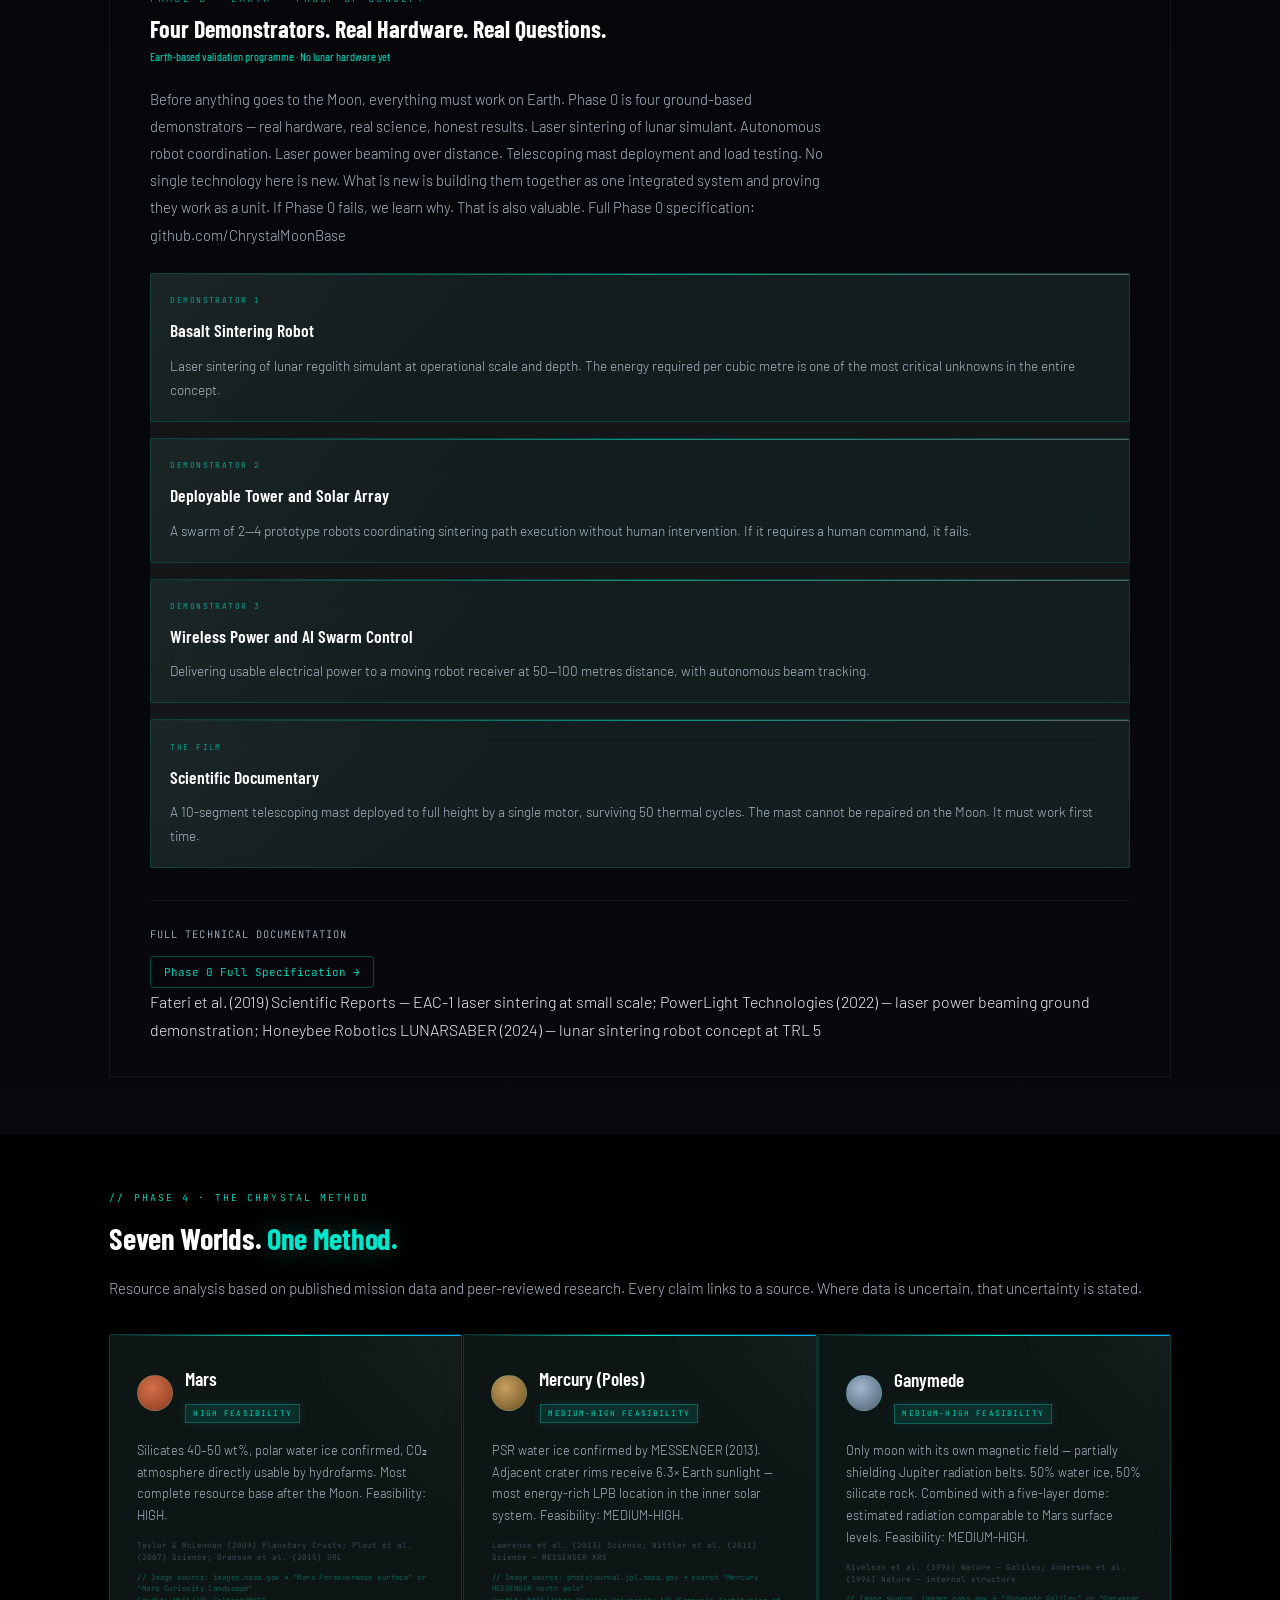
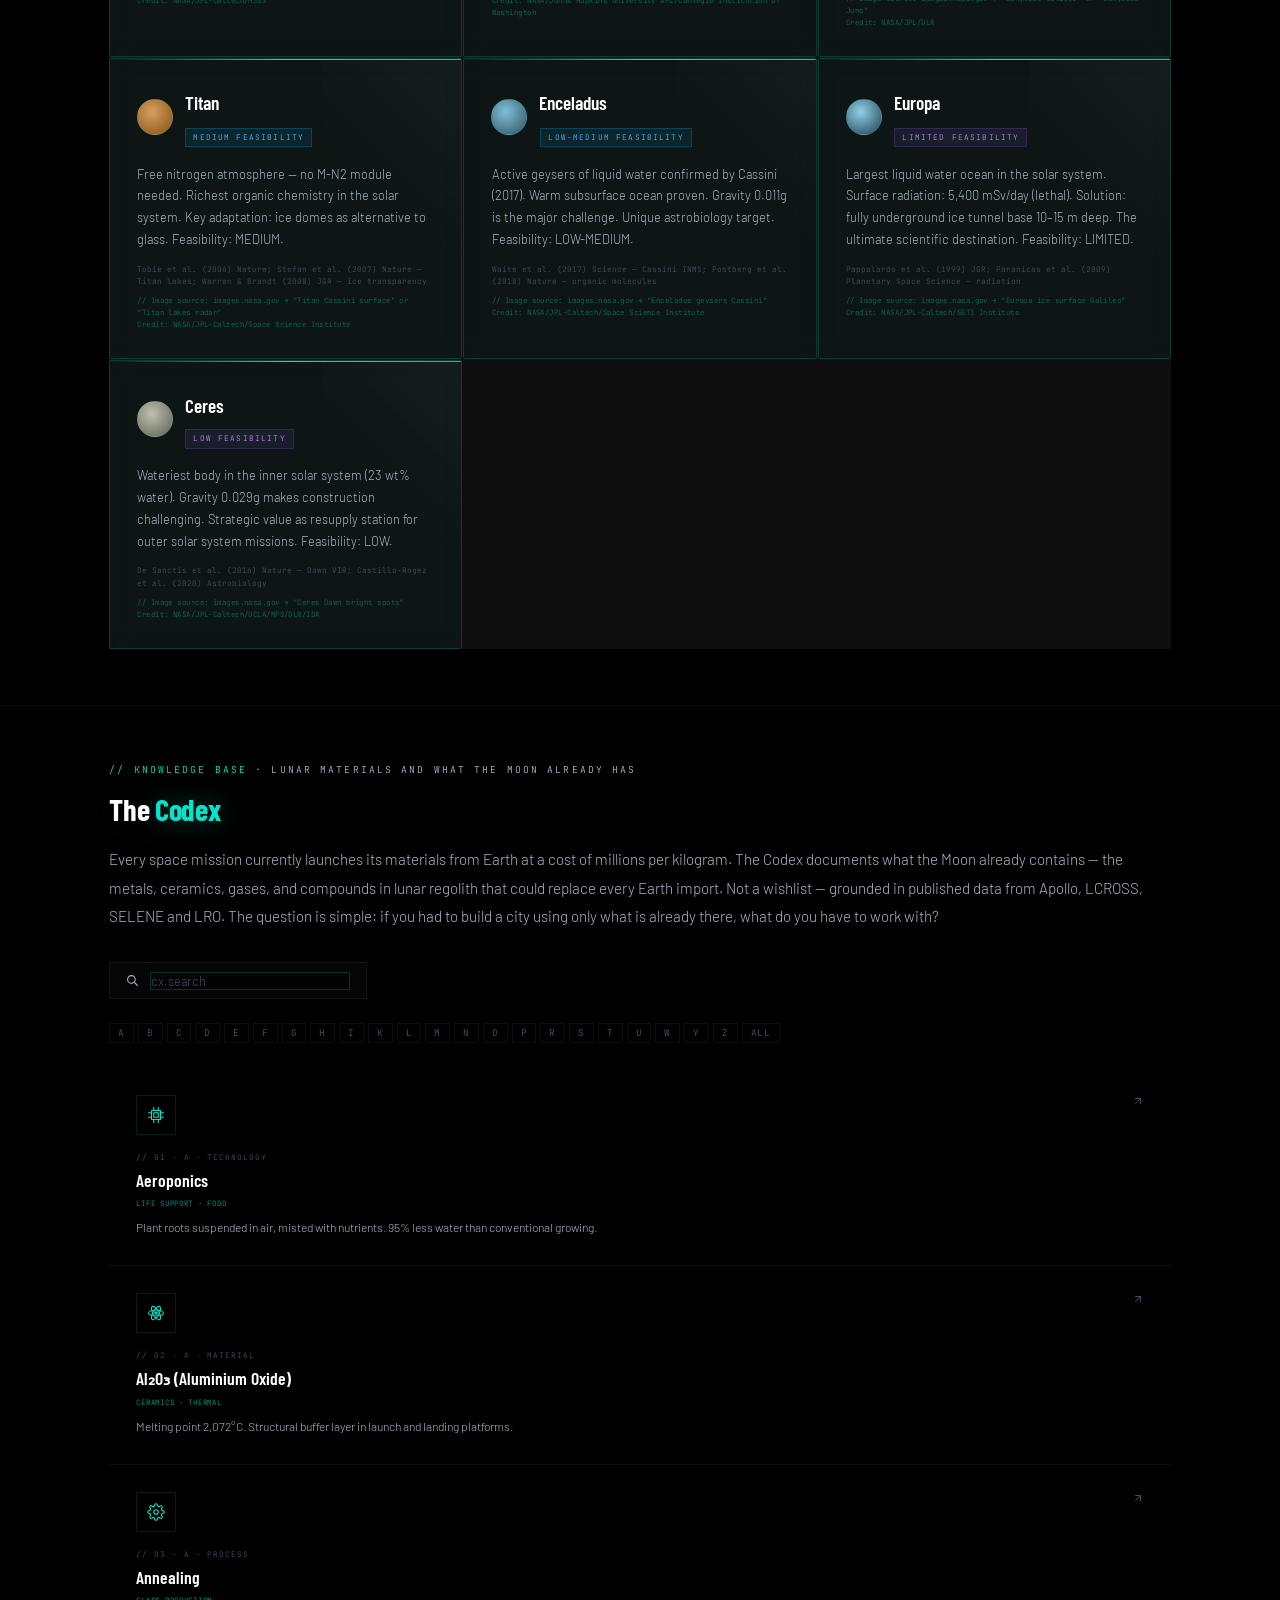
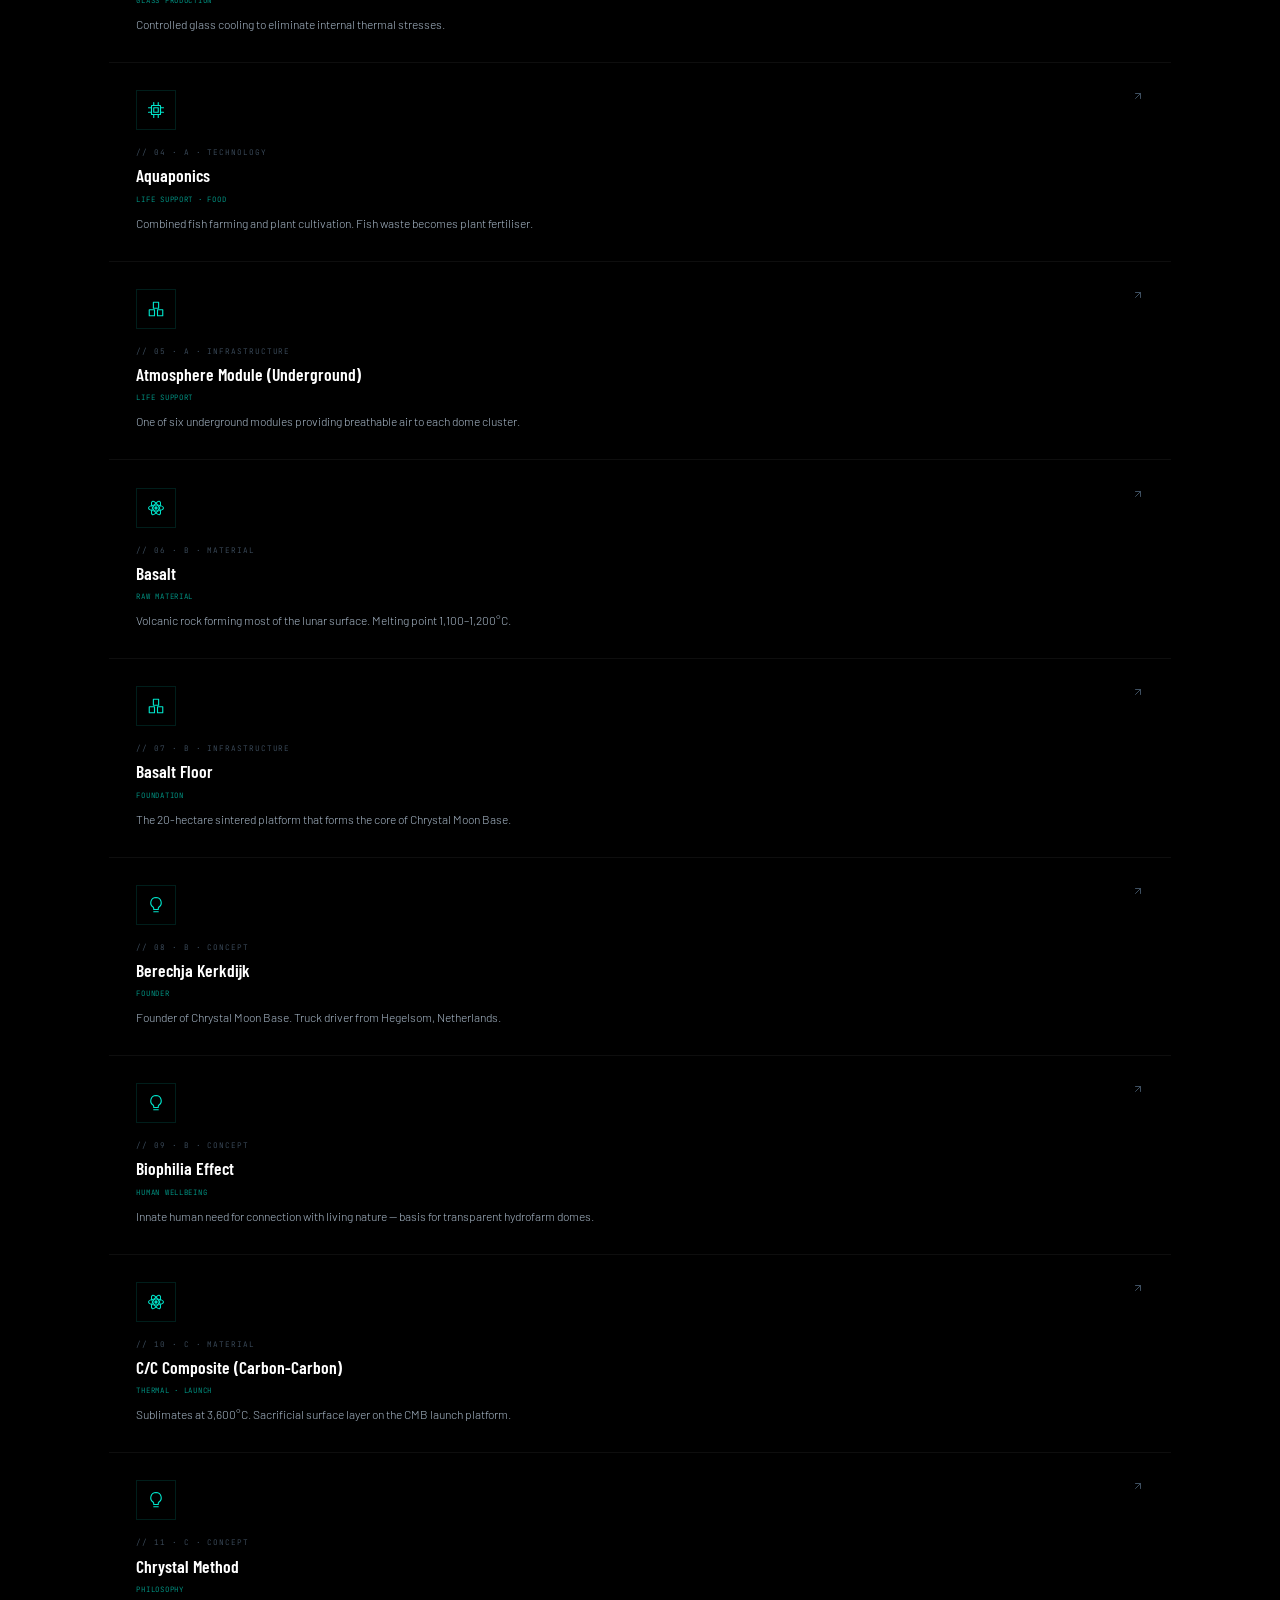
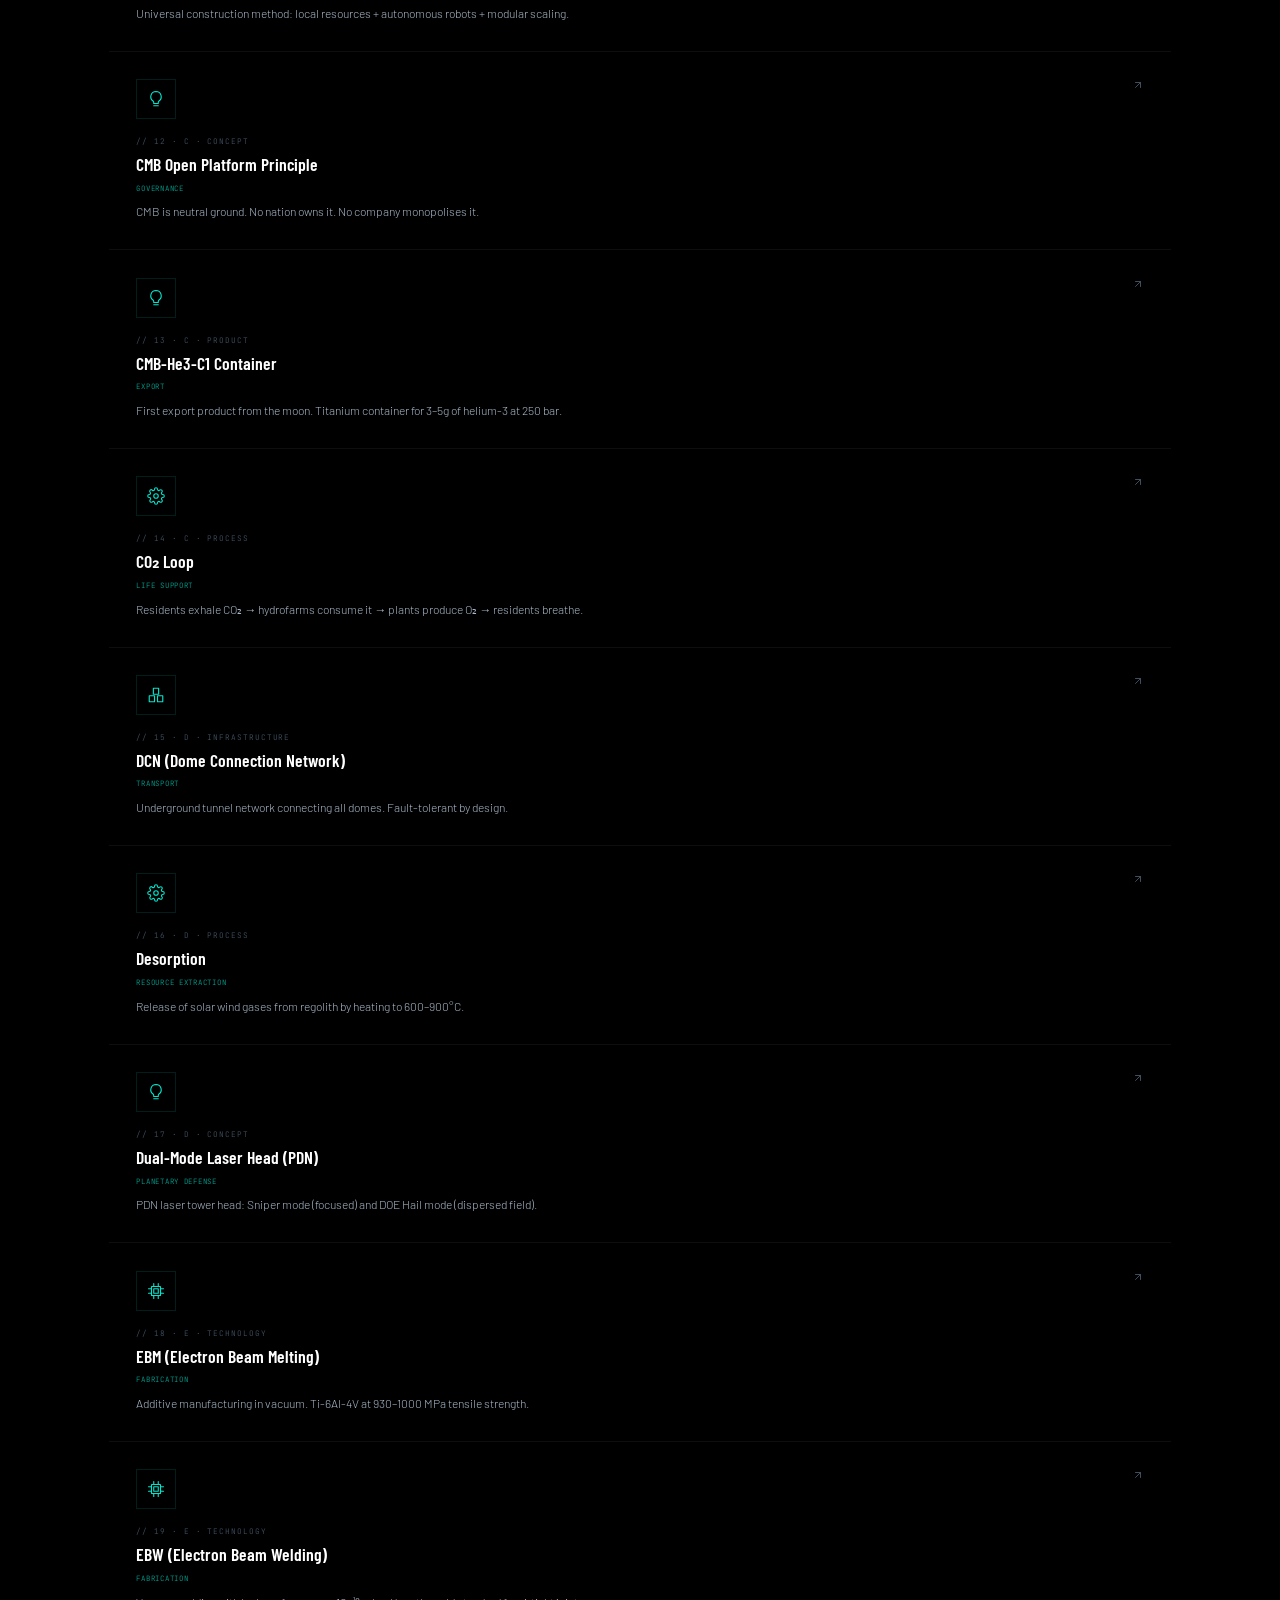
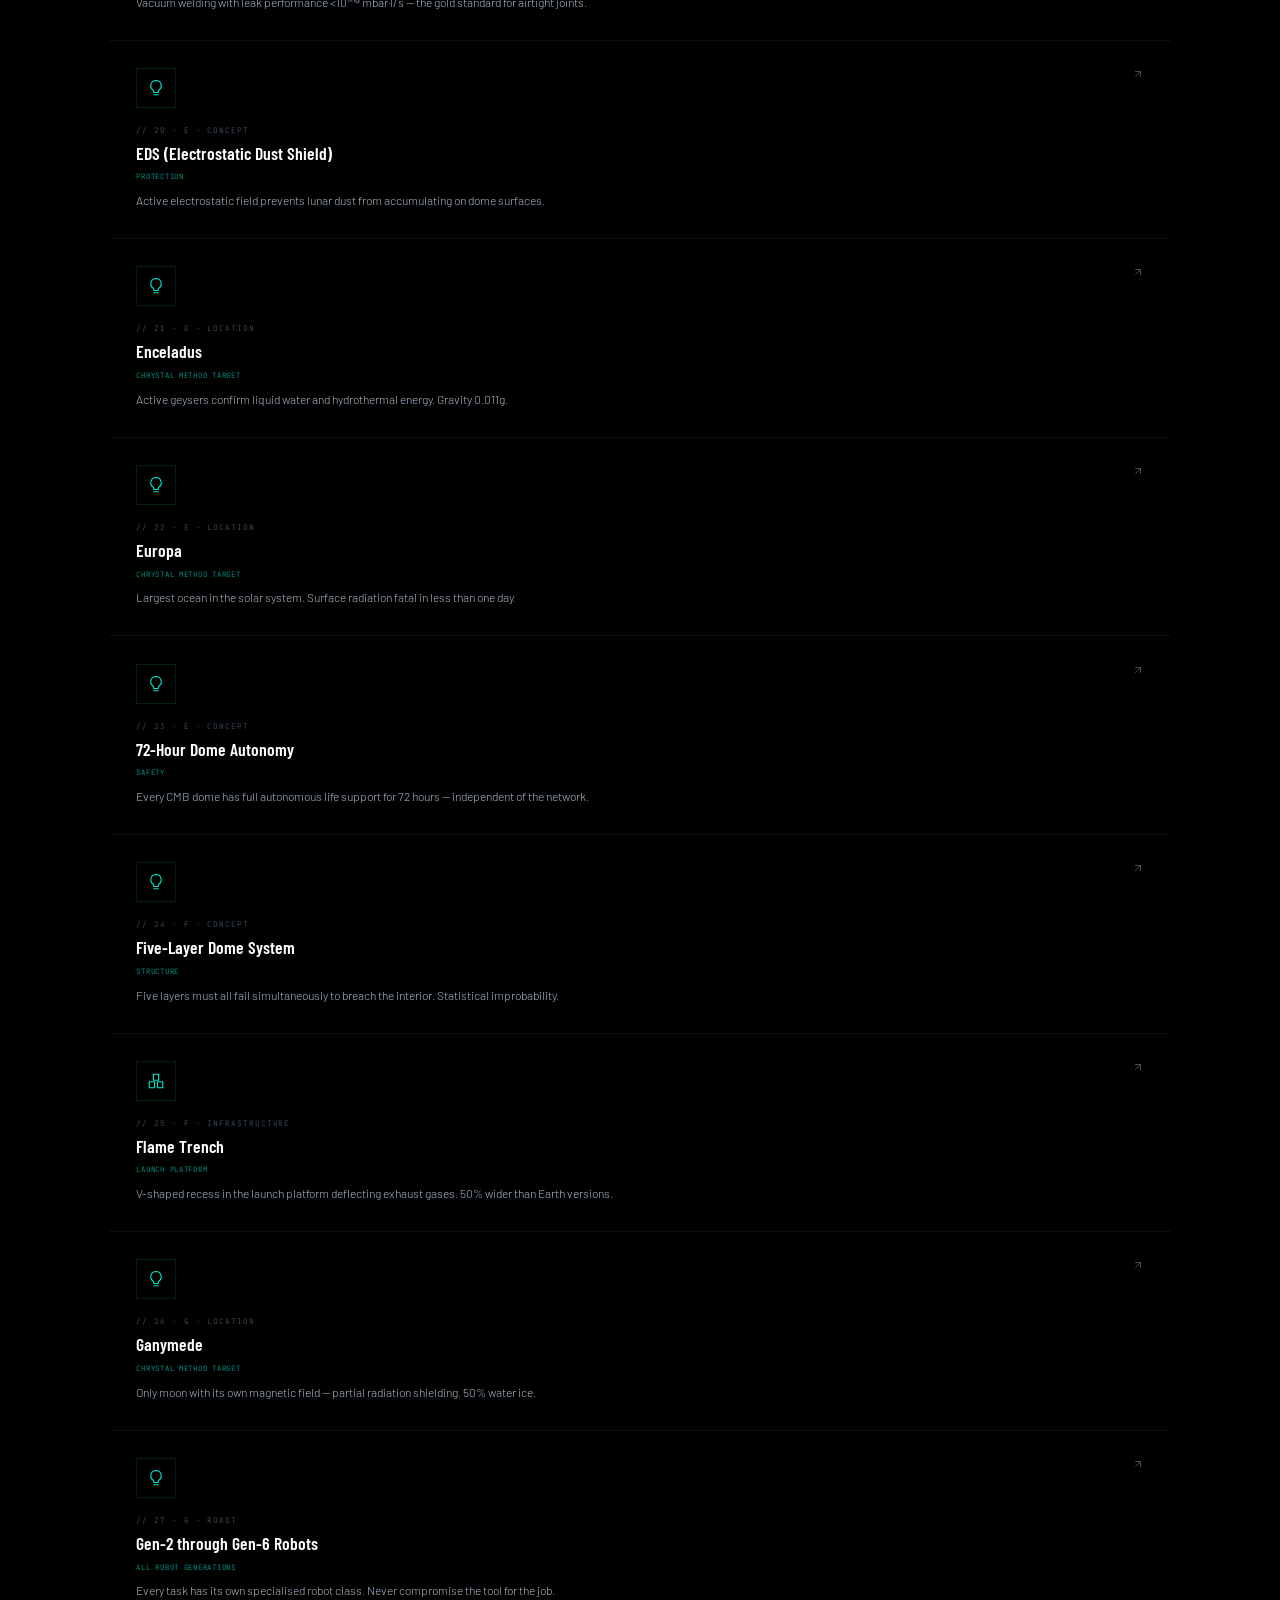
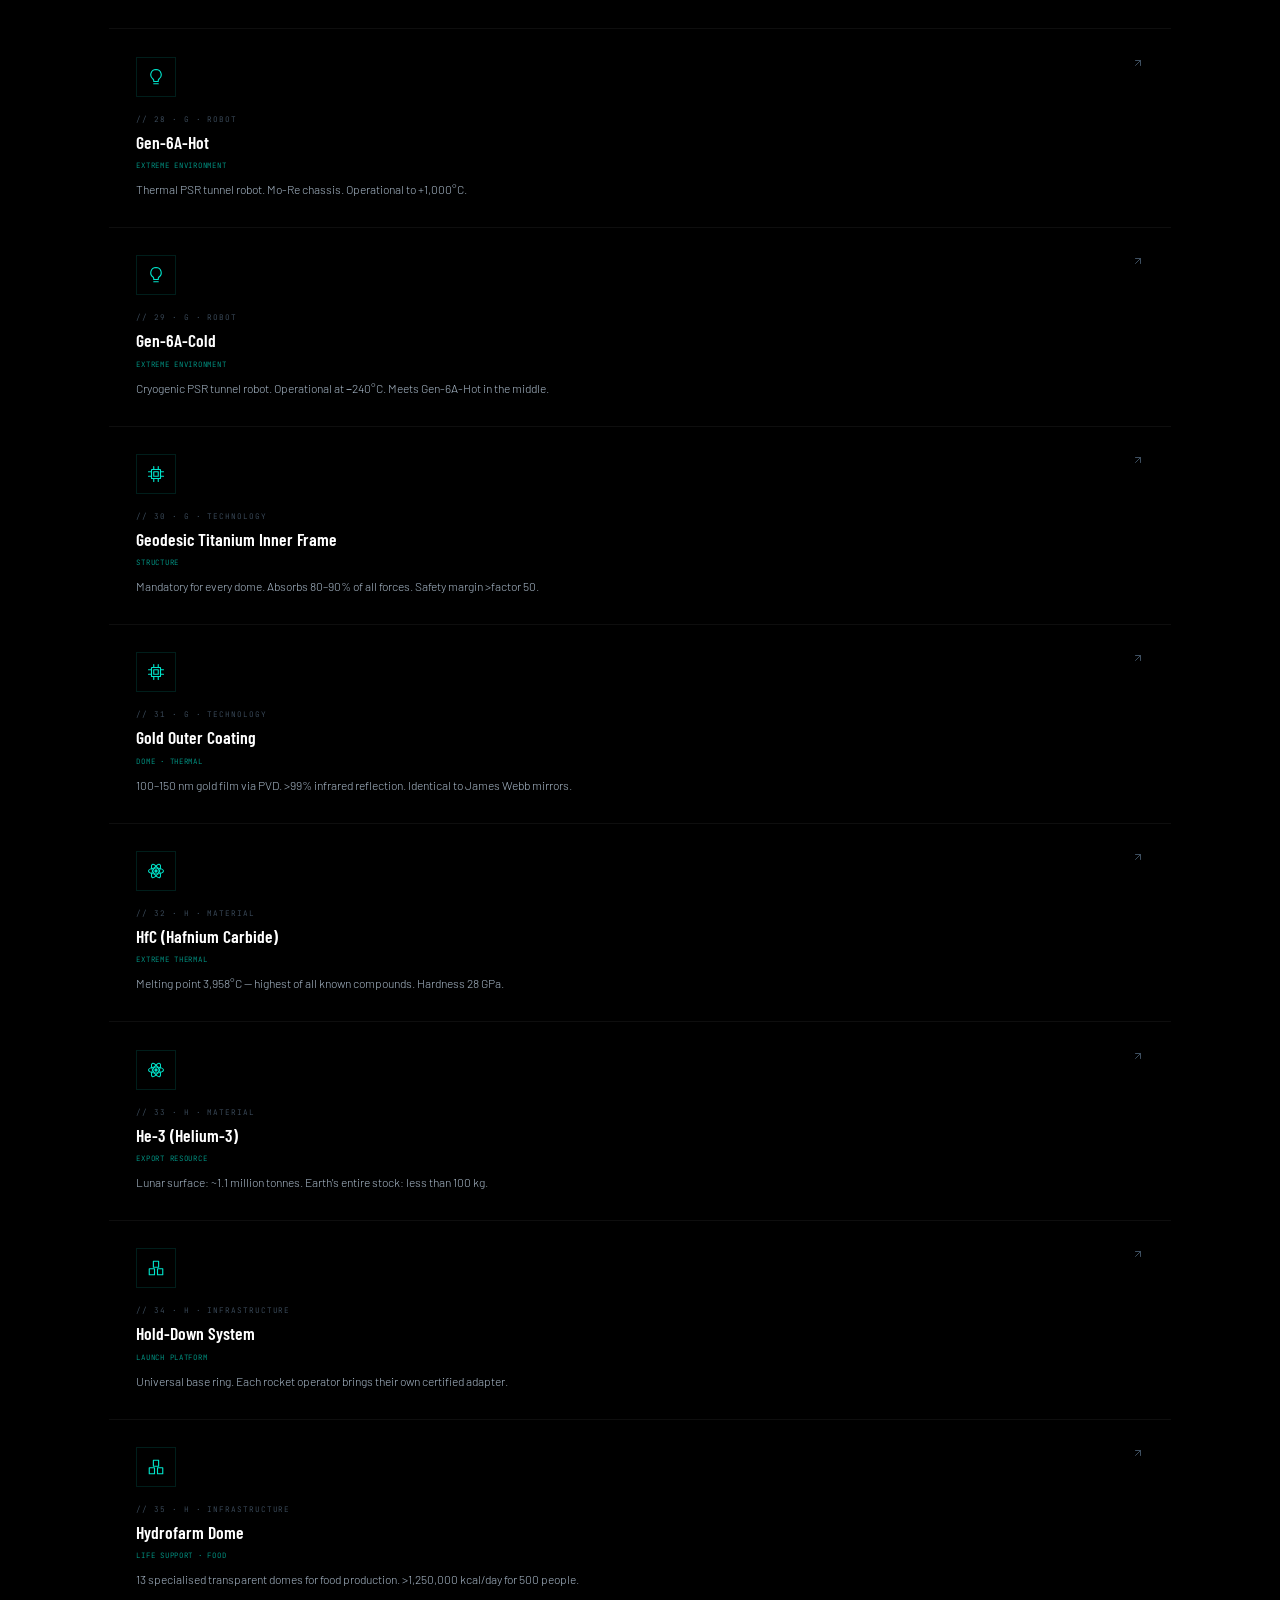
